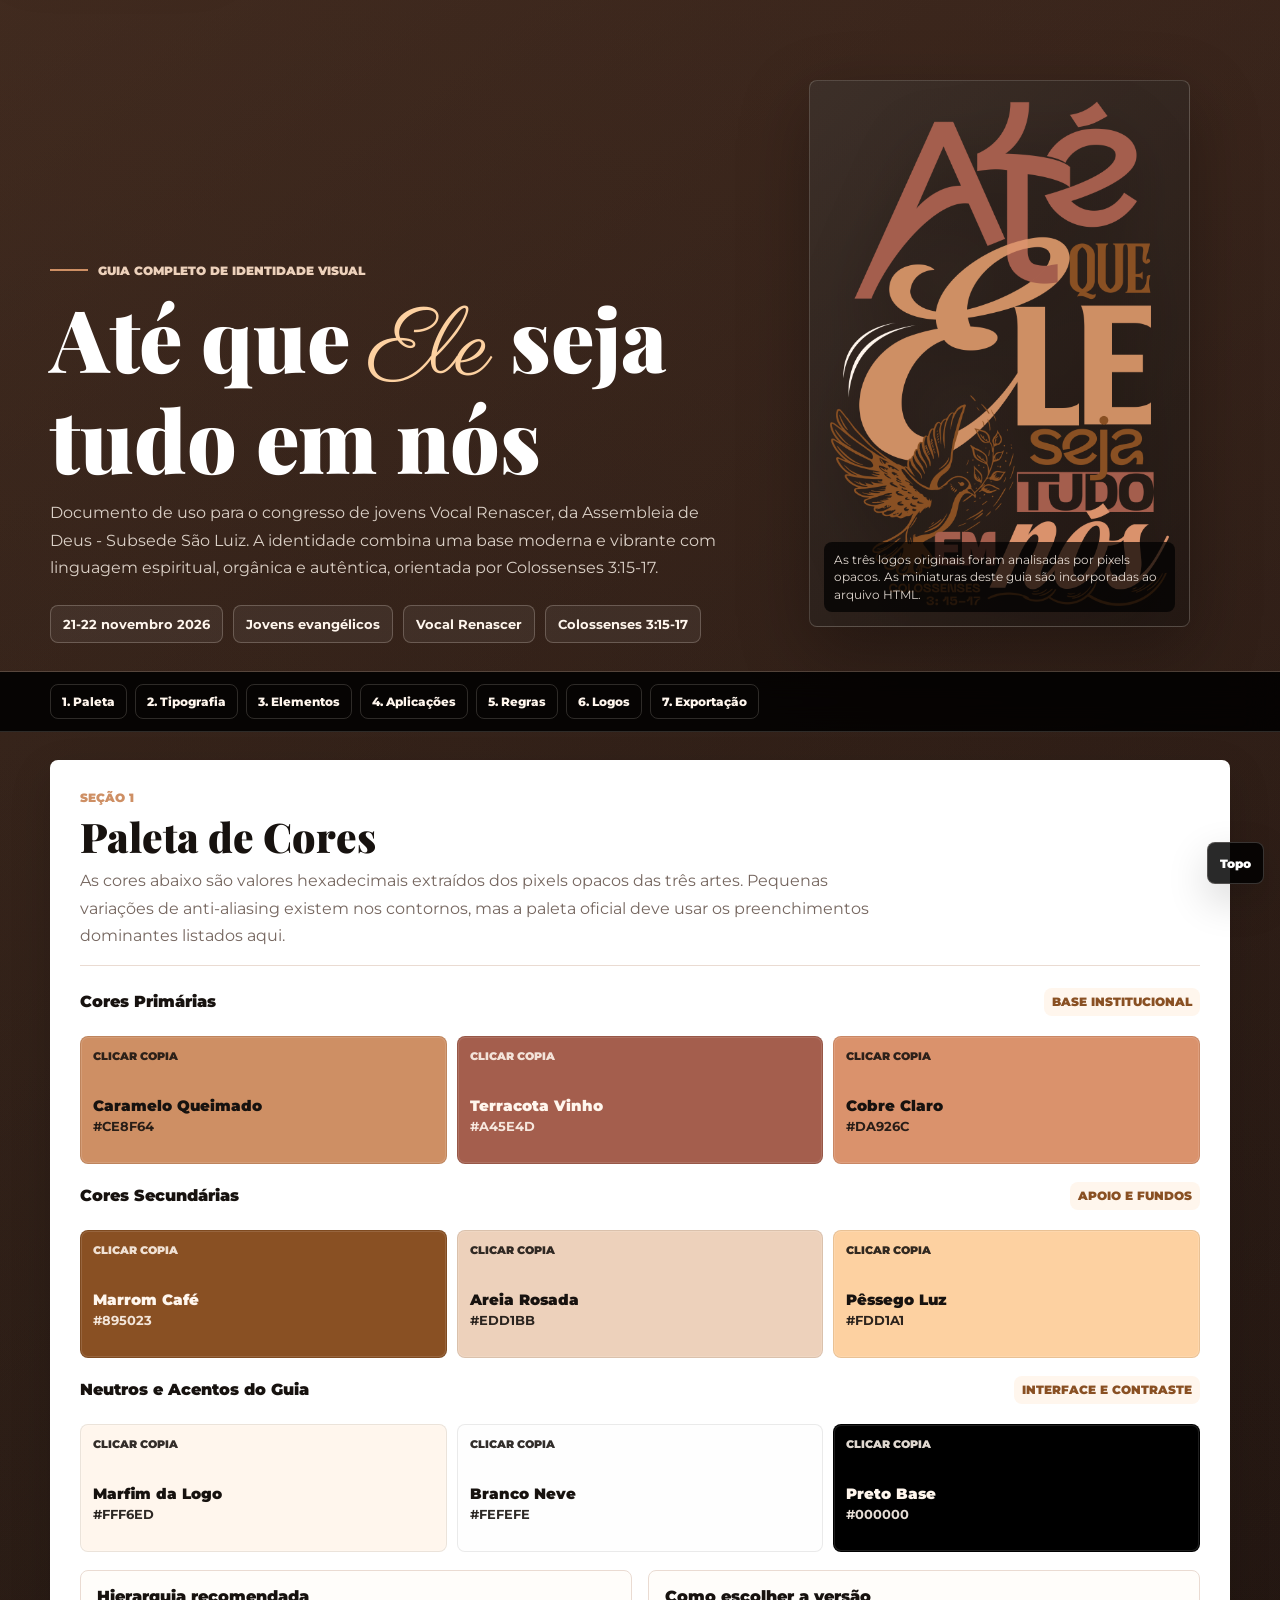
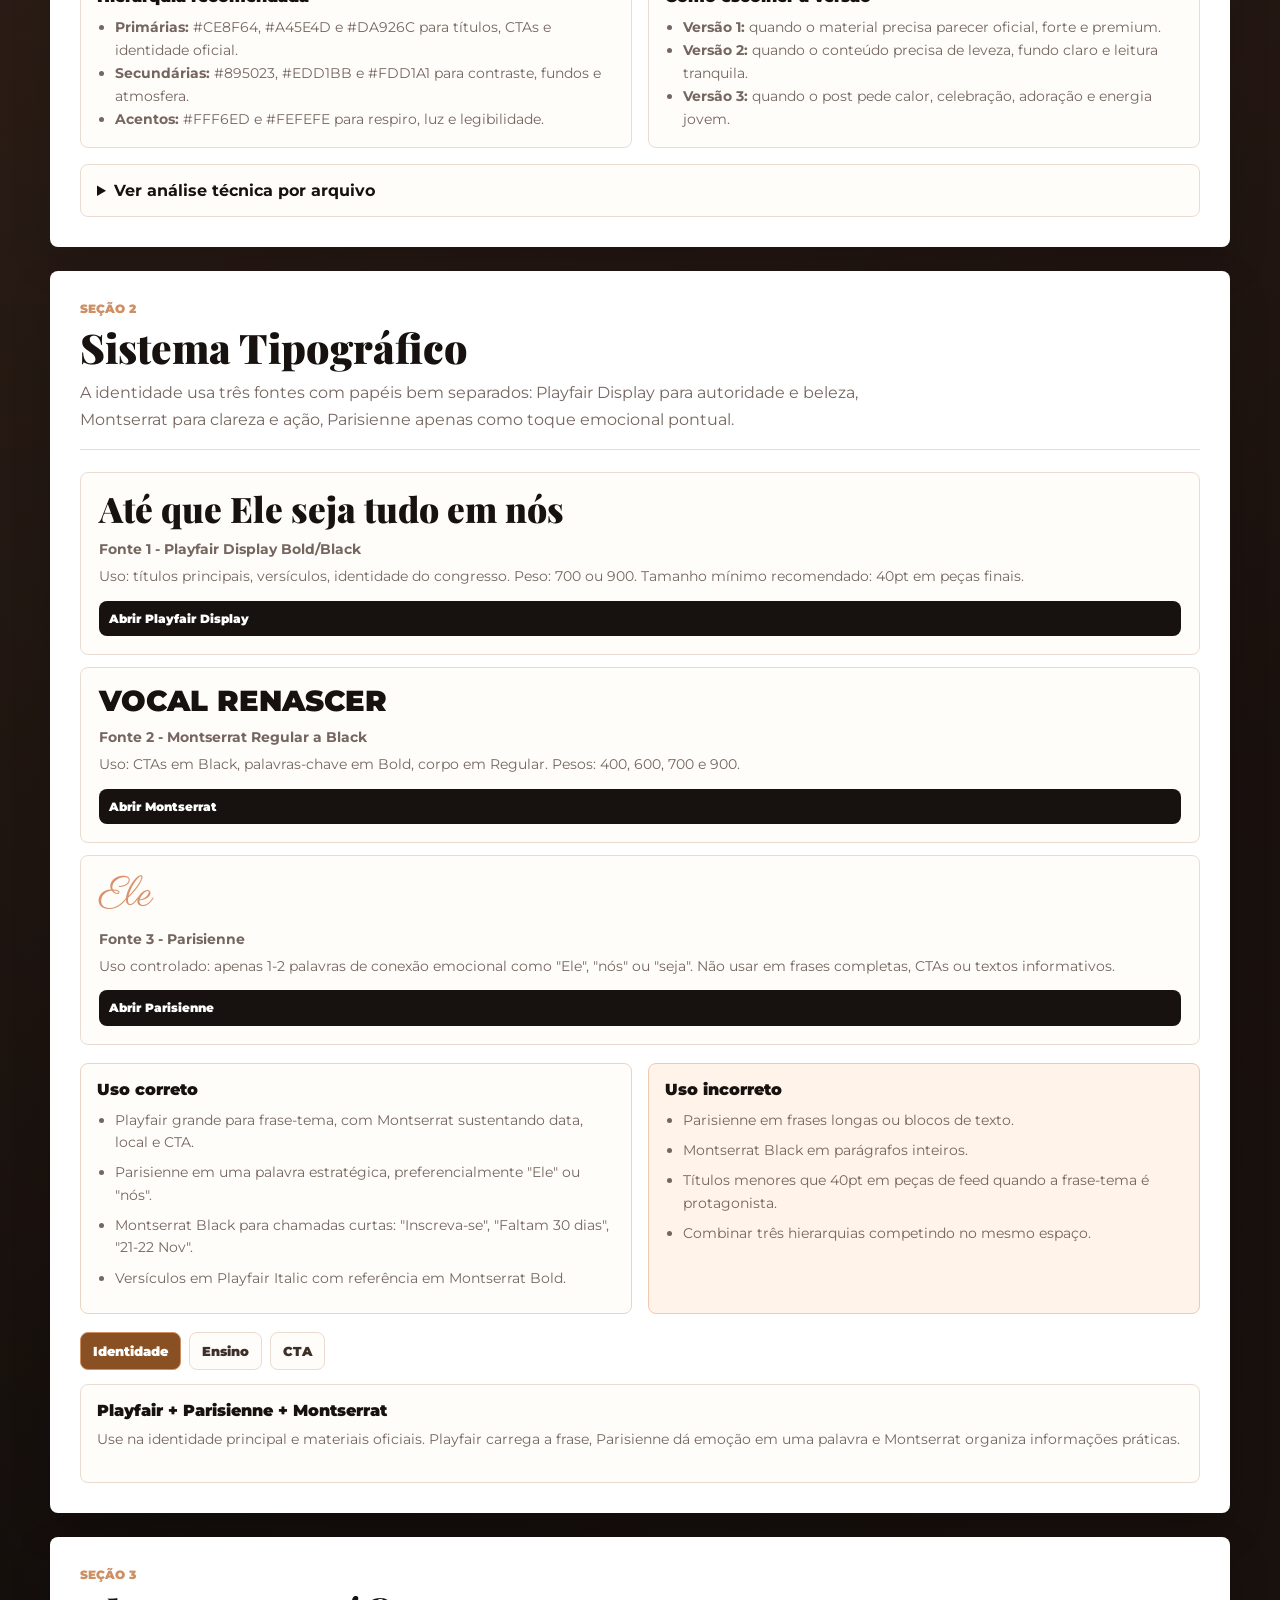
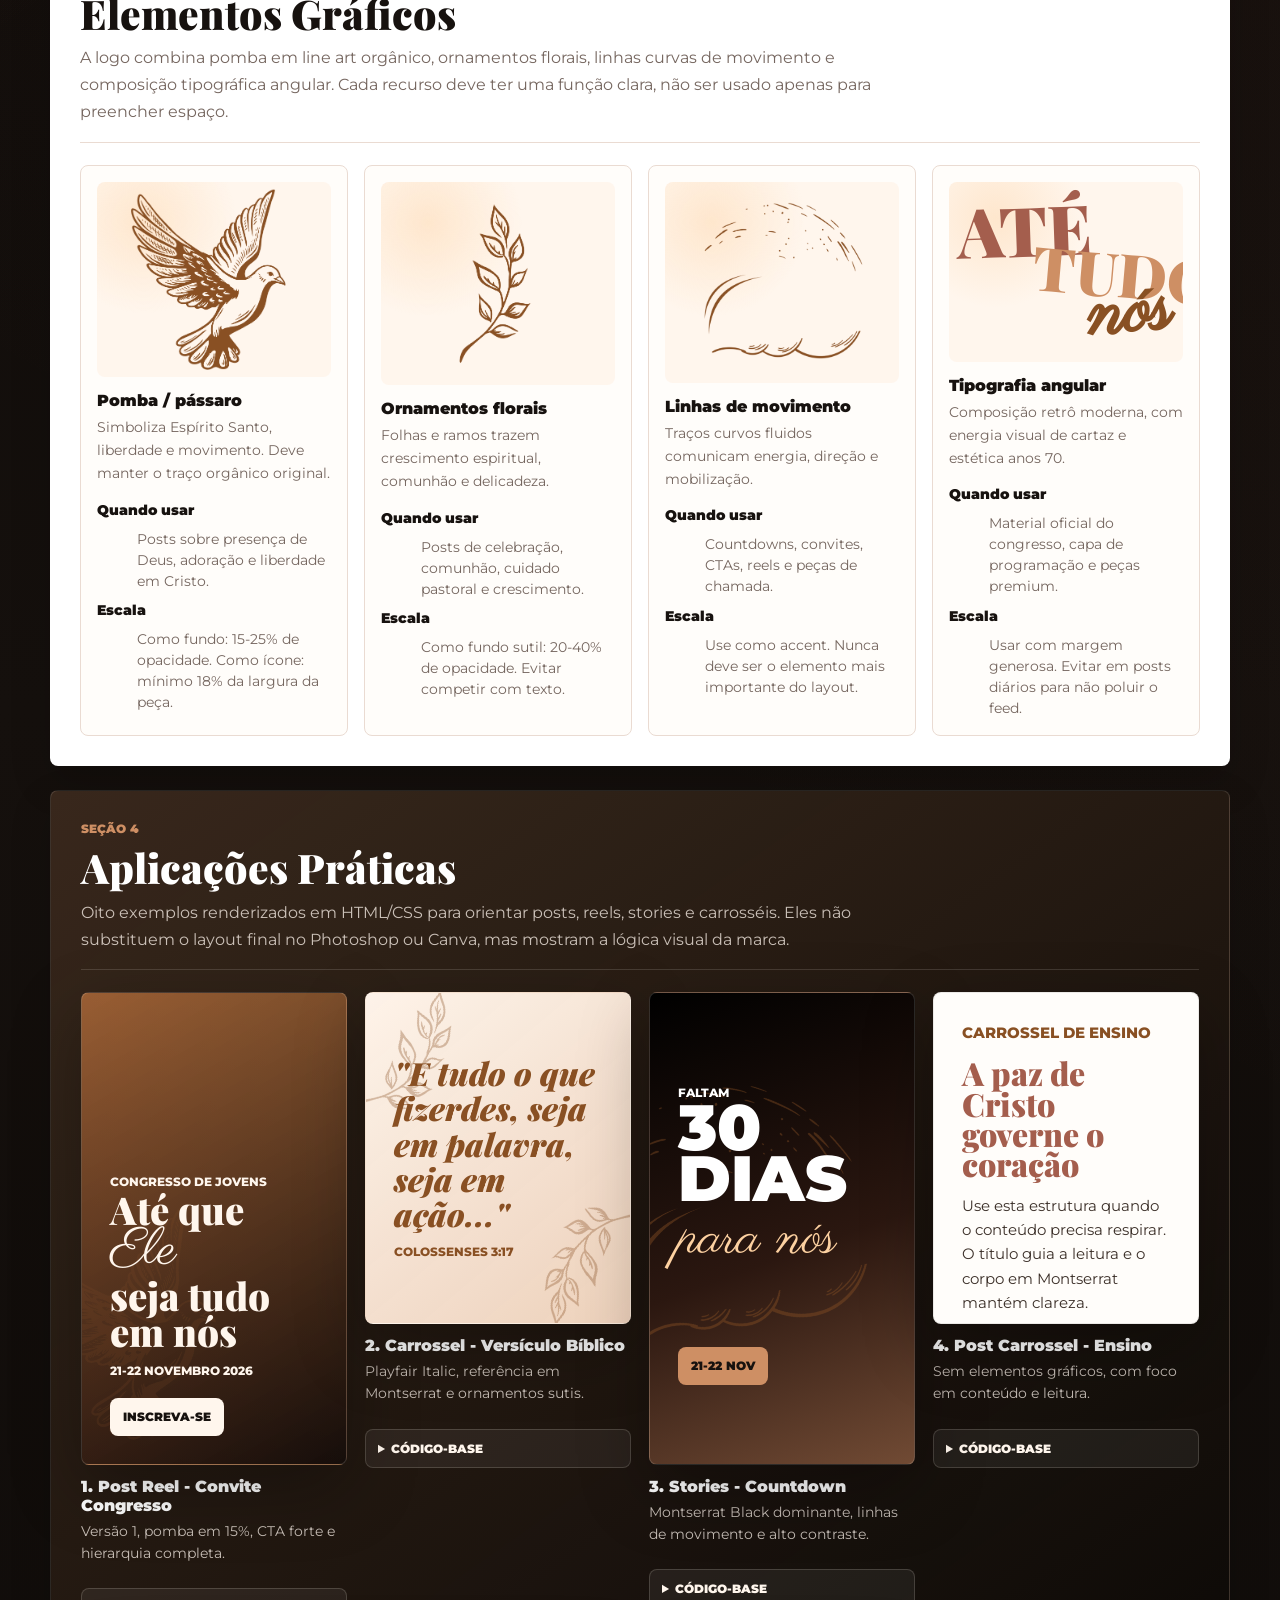
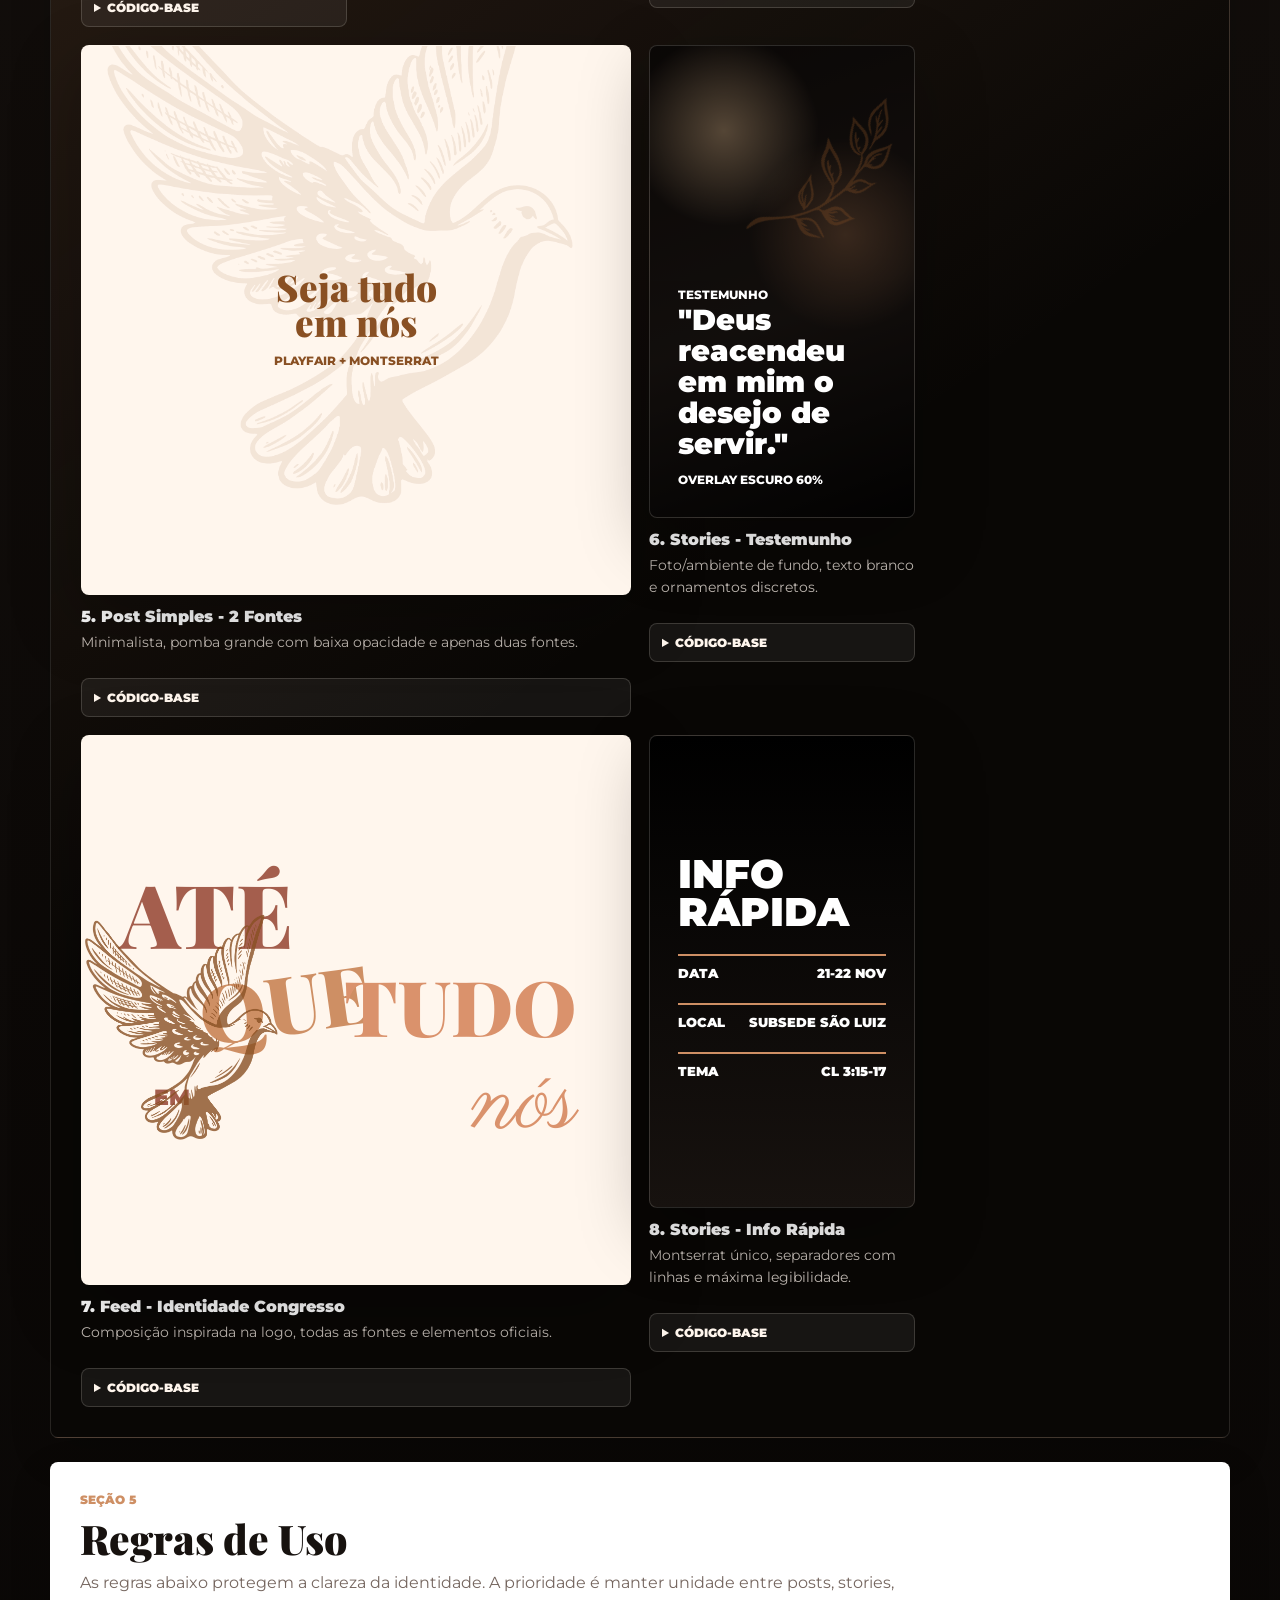
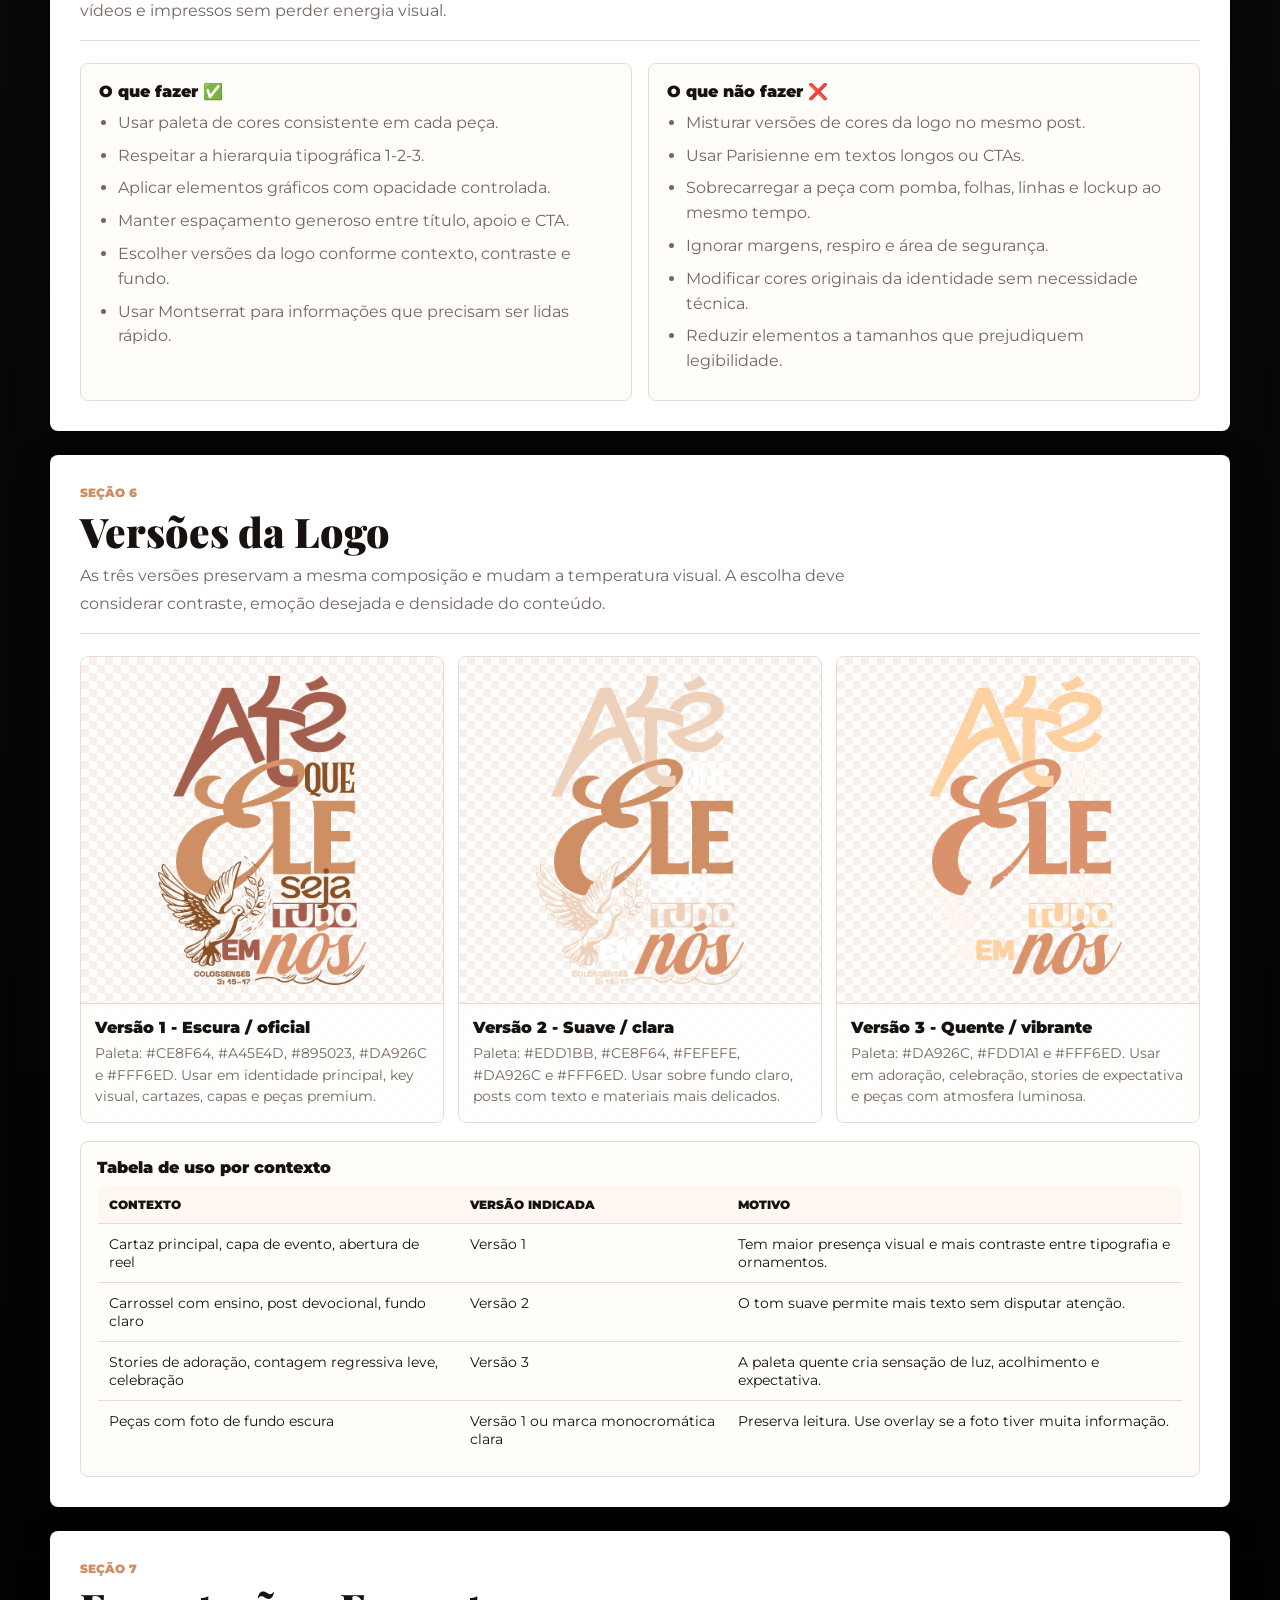
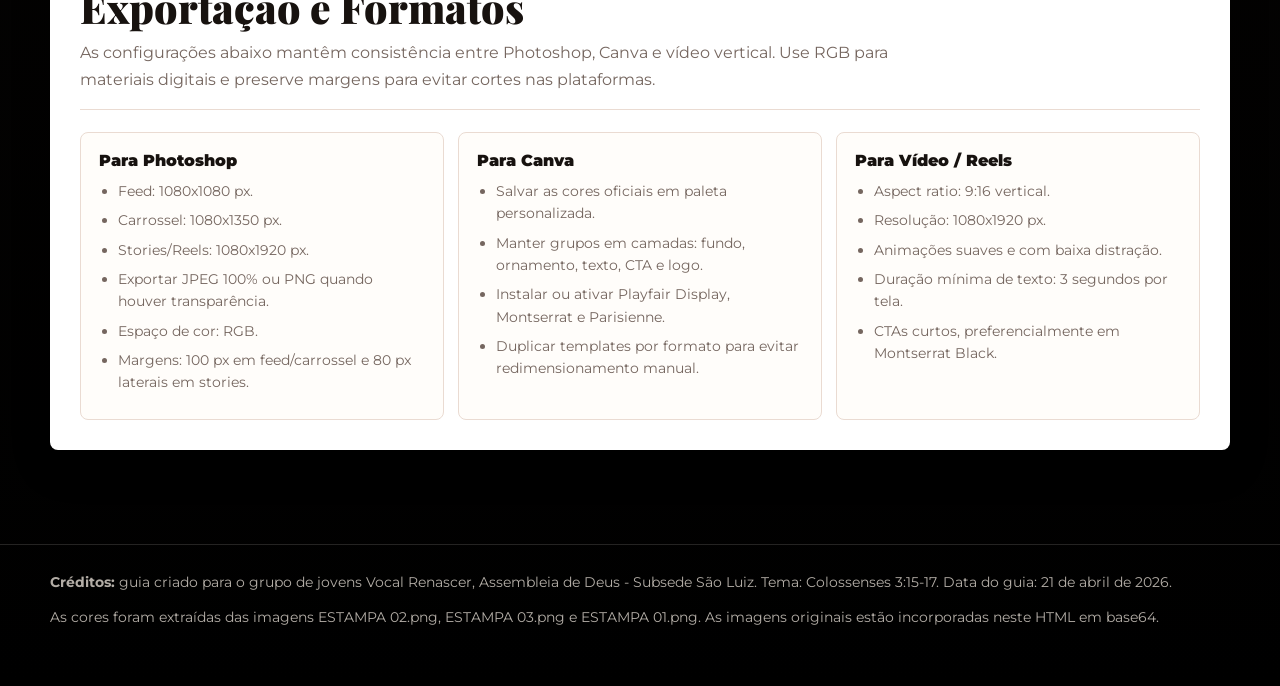
==== guia-identidade-visual-congresso-vocal.html @ ee79fc3c "Add files via upload" ====
<!doctype html>
<html lang="pt-BR">
<head>
  <meta charset="utf-8">
  <meta name="viewport" content="width=device-width, initial-scale=1">
  <meta name="description" content="Guia completo de identidade visual para o congresso de jovens Ate que Ele seja tudo em nos, Vocal Renascer.">
  <title>Guia de Identidade Visual | Até que Ele seja tudo em nós</title>
  <link rel="preconnect" href="https://fonts.googleapis.com">
  <link rel="preconnect" href="https://fonts.gstatic.com" crossorigin>
  <link href="https://fonts.googleapis.com/css2?family=Montserrat:wght@400;600;700;900&family=Parisienne&family=Playfair+Display:ital,wght@0,700;0,900;1,700;1,900&display=swap" rel="stylesheet">
  <style>
    /* ==========================================================
       GUIA DE IDENTIDADE VISUAL - VOCAL RENASCER
       Arquivo standalone com logos embutidas via JavaScript/base64.
       ========================================================== */

    :root {
      --black: #000000;
      --ink: #17120f;
      --ink-soft: #3c3029;
      --paper: #ffffff;
      --paper-warm: #fff6ed;
      --muted: #75665f;
      --line: #eadbd2;
      --shadow: 0 24px 70px rgba(0, 0, 0, 0.28);
      --shadow-soft: 0 16px 42px rgba(0, 0, 0, 0.16);

      --v1-caramelo-queimado: #ce8f64;
      --v1-terracota-vinho: #a45e4d;
      --v1-marrom-cafe: #895023;
      --v1-cobre-claro: #da926c;
      --v1-marfim: #fff6ed;

      --v2-areia-rosada: #edd1bb;
      --v2-caramelo: #ce8f64;
      --v2-branco-neve: #fefefe;
      --v2-cobre-claro: #da926c;
      --v2-marfim: #fff6ed;

      --v3-cobre-luminoso: #da926c;
      --v3-pessego-luz: #fdd1a1;
      --v3-marfim: #fff6ed;

      --guide-accent: var(--v1-caramelo-queimado);
      --guide-accent-dark: var(--v1-marrom-cafe);
      --guide-accent-soft: var(--v2-areia-rosada);

      --font-display: "Playfair Display", Georgia, serif;
      --font-sans: "Montserrat", Arial, sans-serif;
      --font-script: "Parisienne", cursive;
      --radius: 8px;
      --max: 1180px;
    }

    * {
      box-sizing: border-box;
      letter-spacing: 0;
    }

    html {
      scroll-behavior: smooth;
    }

    body {
      margin: 0;
      color: var(--ink);
      font-family: var(--font-sans);
      background:
        linear-gradient(145deg, rgba(206, 143, 100, 0.22), rgba(0, 0, 0, 0) 34%),
        linear-gradient(210deg, rgba(164, 94, 77, 0.18), rgba(0, 0, 0, 0) 46%),
        linear-gradient(180deg, #000000 0%, #15100d 45%, #000000 100%);
      min-height: 100vh;
    }

    body::selection {
      background: var(--v3-pessego-luz);
      color: var(--black);
    }

    a {
      color: inherit;
      text-decoration-color: rgba(206, 143, 100, 0.55);
      text-underline-offset: 0.2em;
    }

    img {
      display: block;
      max-width: 100%;
    }

    button,
    summary {
      font: inherit;
    }

    button {
      cursor: pointer;
    }

    .page {
      position: relative;
      overflow: hidden;
    }

    .wrap {
      width: min(100% - 32px, var(--max));
      margin: 0 auto;
    }

    .skip-link {
      position: absolute;
      left: 16px;
      top: -80px;
      z-index: 30;
      padding: 10px 14px;
      background: var(--paper);
      color: var(--black);
      border-radius: var(--radius);
      box-shadow: var(--shadow-soft);
      transition: top 0.2s ease;
    }

    .skip-link:focus {
      top: 16px;
    }

    /* =========================
       HEADER
       ========================= */

    .hero {
      color: var(--paper);
      padding: 44px 0 28px;
      border-bottom: 1px solid rgba(255, 246, 237, 0.16);
    }

    .hero-grid {
      display: grid;
      gap: 28px;
      align-items: end;
    }

    .eyebrow {
      display: inline-flex;
      align-items: center;
      gap: 10px;
      margin: 0 0 18px;
      color: var(--v2-areia-rosada);
      font-size: 0.78rem;
      font-weight: 900;
      text-transform: uppercase;
    }

    .eyebrow::before {
      content: "";
      width: 38px;
      height: 2px;
      background: var(--v1-caramelo-queimado);
    }

    h1,
    h2,
    h3,
    h4,
    p {
      margin-top: 0;
    }

    .hero h1 {
      max-width: 980px;
      margin-bottom: 18px;
      font-family: var(--font-display);
      font-size: 3rem;
      line-height: 0.98;
      font-weight: 900;
    }

    .hero .script {
      color: var(--v3-pessego-luz);
      font-family: var(--font-script);
      font-size: 1.1em;
      font-weight: 400;
    }

    .hero-copy {
      max-width: 760px;
      margin-bottom: 24px;
      color: rgba(255, 246, 237, 0.82);
      font-size: 1rem;
      line-height: 1.7;
    }

    .hero-meta {
      display: flex;
      flex-wrap: wrap;
      gap: 10px;
    }

    .meta-chip {
      display: inline-flex;
      align-items: center;
      min-height: 38px;
      padding: 8px 12px;
      border: 1px solid rgba(255, 246, 237, 0.22);
      border-radius: var(--radius);
      background: rgba(255, 255, 255, 0.06);
      color: var(--paper-warm);
      font-size: 0.84rem;
      font-weight: 700;
    }

    .hero-preview {
      position: relative;
      overflow: hidden;
      min-height: 360px;
      border: 1px solid rgba(255, 246, 237, 0.18);
      border-radius: var(--radius);
      background:
        linear-gradient(135deg, rgba(255, 246, 237, 0.1), rgba(255, 246, 237, 0.02)),
        rgba(0, 0, 0, 0.34);
      box-shadow: var(--shadow);
    }

    .hero-preview img {
      width: 100%;
      height: 100%;
      min-height: 360px;
      object-fit: contain;
      padding: 20px;
      filter: drop-shadow(0 24px 30px rgba(0, 0, 0, 0.28));
    }

    .hero-preview-note {
      position: absolute;
      left: 14px;
      right: 14px;
      bottom: 14px;
      padding: 9px 10px;
      border-radius: var(--radius);
      background: rgba(0, 0, 0, 0.72);
      color: rgba(255, 246, 237, 0.86);
      font-size: 0.75rem;
      line-height: 1.45;
    }

    /* =========================
       NAVIGATION
       ========================= */

    .nav-shell {
      position: sticky;
      top: 0;
      z-index: 20;
      border-bottom: 1px solid rgba(255, 246, 237, 0.16);
      background: rgba(0, 0, 0, 0.88);
      backdrop-filter: blur(16px);
    }

    .nav {
      display: flex;
      gap: 8px;
      overflow-x: auto;
      padding: 12px 0;
      scrollbar-width: thin;
    }

    .nav a {
      flex: 0 0 auto;
      padding: 9px 11px;
      border: 1px solid rgba(255, 246, 237, 0.16);
      border-radius: var(--radius);
      color: var(--paper-warm);
      font-size: 0.78rem;
      font-weight: 800;
      text-decoration: none;
      white-space: nowrap;
    }

    .nav a:hover,
    .nav a:focus-visible {
      border-color: var(--v1-caramelo-queimado);
      background: rgba(206, 143, 100, 0.16);
      outline: none;
    }

    main {
      padding: 28px 0 70px;
    }

    .section-shell {
      margin: 0 0 24px;
      padding: 22px;
      border-radius: var(--radius);
      background: var(--paper);
      box-shadow: var(--shadow-soft);
    }

    .section-shell.dark {
      color: var(--paper);
      background:
        linear-gradient(145deg, rgba(206, 143, 100, 0.24), rgba(0, 0, 0, 0) 60%),
        #090705;
      border: 1px solid rgba(255, 246, 237, 0.12);
    }

    .section-head {
      display: grid;
      gap: 10px;
      margin-bottom: 22px;
      padding-bottom: 16px;
      border-bottom: 1px solid var(--line);
    }

    .dark .section-head {
      border-bottom-color: rgba(255, 246, 237, 0.14);
    }

    .section-number {
      color: var(--v1-caramelo-queimado);
      font-size: 0.76rem;
      font-weight: 900;
      text-transform: uppercase;
    }

    .section-title {
      margin: 0;
      font-family: var(--font-display);
      font-size: 2rem;
      line-height: 1.04;
      font-weight: 900;
    }

    .section-lead {
      max-width: 820px;
      margin: 0;
      color: var(--muted);
      line-height: 1.7;
    }

    .dark .section-lead {
      color: rgba(255, 246, 237, 0.75);
    }

    .mini-note {
      margin: 10px 0 0;
      color: var(--muted);
      font-size: 0.88rem;
      line-height: 1.6;
    }

    .dark .mini-note {
      color: rgba(255, 246, 237, 0.72);
    }

    .grid {
      display: grid;
      gap: 16px;
    }

    .grid.two,
    .grid.three,
    .grid.four {
      grid-template-columns: 1fr;
    }

    .info-box {
      padding: 16px;
      border: 1px solid var(--line);
      border-radius: var(--radius);
      background: #fffdfa;
    }

    .info-box h3 {
      margin-bottom: 8px;
      font-size: 1rem;
      font-weight: 900;
    }

    .info-box p,
    .info-box li {
      color: var(--muted);
      font-size: 0.9rem;
      line-height: 1.6;
    }

    .info-box ul {
      margin: 10px 0 0;
      padding-left: 18px;
    }

    .tag {
      display: inline-flex;
      align-items: center;
      min-height: 28px;
      padding: 5px 8px;
      border-radius: var(--radius);
      background: var(--paper-warm);
      color: var(--v1-marrom-cafe);
      font-size: 0.74rem;
      font-weight: 900;
      text-transform: uppercase;
    }

    .kbd {
      display: inline-flex;
      align-items: center;
      padding: 2px 6px;
      border: 1px solid var(--line);
      border-radius: 5px;
      background: #fffdfa;
      color: var(--ink-soft);
      font-family: var(--font-sans);
      font-size: 0.8em;
      font-weight: 700;
    }

    /* =========================
       PALETTE
       ========================= */

    .palette-group {
      display: grid;
      gap: 12px;
      margin-bottom: 18px;
    }

    .palette-title {
      display: flex;
      flex-wrap: wrap;
      align-items: center;
      justify-content: space-between;
      gap: 8px;
      margin-bottom: 8px;
    }

    .palette-title h3 {
      margin: 0;
      font-size: 1rem;
      font-weight: 900;
    }

    .swatch-grid {
      display: grid;
      grid-template-columns: repeat(2, minmax(0, 1fr));
      gap: 10px;
    }

    .swatch {
      display: grid;
      min-height: 128px;
      padding: 12px;
      border: 1px solid rgba(0, 0, 0, 0.08);
      border-radius: var(--radius);
      background: var(--swatch);
      color: var(--swatch-text, #17120f);
      text-align: left;
      box-shadow: inset 0 0 0 1px rgba(255, 255, 255, 0.12);
    }

    .swatch:hover,
    .swatch:focus-visible {
      transform: translateY(-2px);
      box-shadow:
        inset 0 0 0 1px rgba(255, 255, 255, 0.18),
        0 16px 28px rgba(0, 0, 0, 0.14);
      outline: none;
    }

    .swatch strong {
      align-self: end;
      display: block;
      font-size: 0.92rem;
      font-weight: 900;
    }

    .swatch span {
      display: block;
      margin-top: 4px;
      font-size: 0.8rem;
      font-weight: 700;
      opacity: 0.9;
    }

    .swatch small {
      align-self: start;
      font-size: 0.7rem;
      font-weight: 900;
      text-transform: uppercase;
      opacity: 0.88;
    }

    .color-table {
      width: 100%;
      border-collapse: collapse;
      overflow: hidden;
      border: 1px solid var(--line);
      border-radius: var(--radius);
      font-size: 0.88rem;
    }

    .color-table th,
    .color-table td {
      padding: 11px;
      border-bottom: 1px solid var(--line);
      text-align: left;
      vertical-align: top;
    }

    .color-table th {
      background: #fff8f2;
      font-size: 0.76rem;
      font-weight: 900;
      text-transform: uppercase;
    }

    .color-table tr:last-child td {
      border-bottom: 0;
    }

    .dot {
      display: inline-block;
      width: 14px;
      height: 14px;
      margin-right: 8px;
      border: 1px solid rgba(0, 0, 0, 0.14);
      border-radius: 50%;
      background: var(--dot);
      vertical-align: -2px;
    }

    /* =========================
       TYPOGRAPHY
       ========================= */

    .type-scale {
      display: grid;
      gap: 12px;
    }

    .type-card {
      padding: 18px;
      border: 1px solid var(--line);
      border-radius: var(--radius);
      background: #fffdfa;
    }

    .type-card .sample {
      margin: 0 0 10px;
      color: var(--ink);
      line-height: 1.05;
    }

    .sample.playfair {
      font-family: var(--font-display);
      font-size: 2.2rem;
      font-weight: 900;
    }

    .sample.montserrat {
      font-family: var(--font-sans);
      font-size: 1.8rem;
      font-weight: 900;
      text-transform: uppercase;
    }

    .sample.parisienne {
      color: var(--v1-cobre-claro);
      font-family: var(--font-script);
      font-size: 2.6rem;
      font-weight: 400;
    }

    .type-meta {
      display: grid;
      gap: 5px;
      color: var(--muted);
      font-size: 0.9rem;
      line-height: 1.55;
    }

    .dos-donts {
      display: grid;
      gap: 16px;
    }

    .rule-list {
      margin: 0;
      padding-left: 19px;
    }

    .rule-list li {
      margin: 0 0 8px;
      color: var(--muted);
      line-height: 1.55;
    }

    .warning-box {
      border-color: #f0c9b3;
      background: #fff3ea;
    }

    .good-box {
      border-color: #ead4c3;
      background: #fffdfa;
    }

    .font-link {
      display: inline-flex;
      margin-top: 8px;
      padding: 8px 10px;
      border-radius: var(--radius);
      background: var(--ink);
      color: var(--paper);
      font-size: 0.78rem;
      font-weight: 900;
      text-decoration: none;
    }

    /* =========================
       LOGOS
       ========================= */

    .logo-compare {
      display: grid;
      gap: 14px;
    }

    .logo-card {
      overflow: hidden;
      border: 1px solid var(--line);
      border-radius: var(--radius);
      background:
        linear-gradient(45deg, #f7f0ea 25%, transparent 25%),
        linear-gradient(-45deg, #f7f0ea 25%, transparent 25%),
        linear-gradient(45deg, transparent 75%, #f7f0ea 75%),
        linear-gradient(-45deg, transparent 75%, #f7f0ea 75%),
        #ffffff;
      background-position: 0 0, 0 8px, 8px -8px, -8px 0;
      background-size: 16px 16px;
    }

    .logo-stage {
      display: grid;
      place-items: center;
      min-height: 340px;
      padding: 18px;
    }

    .logo-stage img {
      max-height: 310px;
      object-fit: contain;
    }

    .logo-caption {
      padding: 14px;
      border-top: 1px solid var(--line);
      background: rgba(255, 255, 255, 0.92);
    }

    .logo-caption h3 {
      margin-bottom: 6px;
      font-size: 1rem;
      font-weight: 900;
    }

    .logo-caption p {
      margin-bottom: 0;
      color: var(--muted);
      font-size: 0.88rem;
      line-height: 1.55;
    }

    /* =========================
       GRAPHIC ELEMENTS
       ========================= */

    .element-card {
      display: grid;
      gap: 14px;
      padding: 16px;
      border: 1px solid var(--line);
      border-radius: var(--radius);
      background: #fffdfa;
    }

    .element-visual {
      display: grid;
      place-items: center;
      min-height: 180px;
      overflow: hidden;
      border-radius: var(--radius);
      background:
        radial-gradient(circle at 20% 20%, rgba(253, 209, 161, 0.42), transparent 38%),
        #fff6ed;
    }

    .element-card h3 {
      margin-bottom: 6px;
      font-size: 1rem;
      font-weight: 900;
    }

    .element-card p {
      color: var(--muted);
      font-size: 0.9rem;
      line-height: 1.6;
    }

    .element-card dl {
      display: grid;
      gap: 8px;
      margin: 0;
      color: var(--muted);
      font-size: 0.88rem;
      line-height: 1.5;
    }

    .element-card dt {
      color: var(--ink);
      font-weight: 900;
    }

    .graphic-img {
      display: block;
      width: auto;
      height: auto;
      max-width: 86%;
      max-height: 180px;
      object-fit: contain;
    }

    .graphic-img.dove-mark {
      max-width: 92%;
      max-height: 190px;
    }

    .graphic-img.floral-mark {
      max-width: 78%;
      max-height: 185px;
    }

    .graphic-img.motion-mark {
      max-width: 94%;
      max-height: 170px;
    }

    .angular-sample {
      position: relative;
      width: min(100%, 300px);
      min-height: 170px;
      color: var(--v1-terracota-vinho);
      font-family: var(--font-display);
      font-weight: 900;
      line-height: 0.86;
      text-transform: uppercase;
    }

    .angular-sample span {
      position: absolute;
      display: block;
    }

    .angular-sample .a1 {
      left: 8px;
      top: 12px;
      font-size: 4.3rem;
      transform: rotate(-2deg);
    }

    .angular-sample .a2 {
      left: 84px;
      top: 60px;
      color: var(--v1-caramelo-queimado);
      font-size: 3.8rem;
      transform: rotate(5deg);
    }

    .angular-sample .a3 {
      right: 12px;
      bottom: 10px;
      color: var(--v1-marrom-cafe);
      font-family: var(--font-script);
      font-size: 4.6rem;
      text-transform: none;
      transform: rotate(-4deg);
    }

    /* =========================
       APPLICATION MOCKUPS
       ========================= */

    .applications {
      display: grid;
      gap: 18px;
    }

    .application-item {
      display: grid;
      gap: 12px;
    }

    .application-caption h3 {
      margin-bottom: 6px;
      font-size: 1rem;
      font-weight: 900;
    }

    .application-caption p {
      margin-bottom: 0;
      color: rgba(255, 246, 237, 0.75);
      font-size: 0.88rem;
      line-height: 1.55;
    }

    .mockup {
      position: relative;
      overflow: hidden;
      display: grid;
      align-content: end;
      min-height: 420px;
      padding: 28px;
      border: 1px solid rgba(255, 246, 237, 0.16);
      border-radius: var(--radius);
      background: var(--mock-bg, #111);
      box-shadow: var(--shadow);
      isolation: isolate;
    }

    .mockup.square {
      aspect-ratio: 1 / 1;
      min-height: 0;
    }

    .mockup.feed {
      aspect-ratio: 4 / 5;
      min-height: 0;
    }

    .mockup.story {
      aspect-ratio: 9 / 16;
      min-height: 0;
    }

    .mockup::before,
    .mockup::after {
      content: "";
      position: absolute;
      inset: auto;
      pointer-events: none;
      z-index: -1;
    }

    .mockup .over-dove {
      position: absolute;
      left: -22%;
      bottom: 4%;
      width: 78%;
      height: auto;
      object-fit: contain;
      opacity: var(--dove-opacity, 0.15);
      transform: rotate(-8deg);
      z-index: -1;
    }

    .mockup .over-logo {
      position: absolute;
      inset: 8% 5% auto auto;
      width: 64%;
      opacity: 0.12;
      filter: grayscale(0.1);
      z-index: -1;
    }

    .mockup h3 {
      margin: 0;
      line-height: 0.95;
      font-family: var(--font-display);
      font-size: 2.2rem;
      font-weight: 900;
    }

    .mockup .script-word {
      font-family: var(--font-script);
      font-size: 1.35em;
      font-weight: 400;
      text-transform: none;
    }

    .mockup .sans {
      font-family: var(--font-sans);
      font-weight: 900;
      text-transform: uppercase;
    }

    .mockup .small {
      margin: 12px 0 0;
      font-size: 0.78rem;
      font-weight: 800;
      line-height: 1.45;
      text-transform: uppercase;
    }

    .mockup .cta {
      display: inline-flex;
      align-items: center;
      justify-content: center;
      width: fit-content;
      min-height: 38px;
      margin-top: 18px;
      padding: 9px 13px;
      border-radius: var(--radius);
      background: var(--cta-bg, #fff6ed);
      color: var(--cta-text, #17120f);
      font-size: 0.75rem;
      font-weight: 900;
      text-transform: uppercase;
    }

    .mockup.invite {
      --mock-bg:
        linear-gradient(150deg, rgba(137, 80, 35, 0.72), rgba(0, 0, 0, 0.88)),
        linear-gradient(35deg, #a45e4d, #ce8f64);
      color: var(--paper-warm);
    }

    .mockup.invite h3 {
      font-size: 2.4rem;
    }

    .mockup.verse {
      --mock-bg:
        linear-gradient(140deg, rgba(255, 246, 237, 0.92), rgba(237, 209, 187, 0.88)),
        #edd1bb;
      align-content: center;
      color: var(--v1-marrom-cafe);
    }

    .mockup.verse h3 {
      font-style: italic;
      font-size: 2rem;
      line-height: 1.1;
    }

    .mockup.verse .corner-ornament {
      position: absolute;
      width: 150px;
      height: auto;
      object-fit: contain;
      opacity: 0.35;
    }

    .mockup.verse .corner-ornament.one {
      left: -28px;
      top: -20px;
      transform: rotate(25deg);
    }

    .mockup.verse .corner-ornament.two {
      right: -28px;
      bottom: -20px;
      transform: rotate(205deg);
    }

    .mockup.countdown {
      --mock-bg:
        linear-gradient(160deg, #000000, #2b1710 55%, #ce8f64 160%);
      align-content: center;
      color: var(--paper);
    }

    .mockup.countdown h3 {
      font-family: var(--font-sans);
      font-size: 4rem;
      font-weight: 900;
      line-height: 0.8;
      text-transform: uppercase;
    }

    .mockup.countdown .script-word {
      color: var(--v3-pessego-luz);
      font-size: 3.3rem;
    }

    .mockup.countdown .motion-accent {
      position: absolute;
      left: -18%;
      top: 18%;
      width: 120%;
      height: auto;
      object-fit: contain;
      opacity: 0.42;
      transform: rotate(-10deg);
      z-index: -1;
    }

    .mockup.teaching {
      --mock-bg: #fffdfa;
      align-content: start;
      color: var(--ink);
      border-color: rgba(0, 0, 0, 0.08);
    }

    .mockup.teaching h3 {
      margin-bottom: 14px;
      color: var(--v1-terracota-vinho);
      font-size: 2rem;
    }

    .mockup.teaching p {
      margin: 0 0 13px;
      color: var(--ink-soft);
      font-size: 0.92rem;
      line-height: 1.65;
    }

    .mockup.minimal {
      --mock-bg: #fff6ed;
      align-content: center;
      color: var(--v1-marrom-cafe);
      text-align: center;
    }

    .mockup.minimal h3 {
      font-size: 2.3rem;
    }

    .mockup.minimal .over-dove {
      left: 4%;
      bottom: 14%;
      width: 92%;
      opacity: 0.1;
      transform: rotate(0);
    }

    .mockup.testimony {
      --mock-bg:
        linear-gradient(rgba(0, 0, 0, 0.6), rgba(0, 0, 0, 0.62)),
        radial-gradient(circle at 28% 18%, rgba(253, 209, 161, 0.82), transparent 22%),
        radial-gradient(circle at 74% 40%, rgba(206, 143, 100, 0.62), transparent 28%),
        linear-gradient(160deg, #19120f, #2e241f 56%, #060504);
      color: var(--paper);
    }

    .mockup.testimony h3 {
      font-family: var(--font-sans);
      font-size: 1.8rem;
      font-weight: 900;
      line-height: 1.08;
    }

    .mockup.testimony .floral-bg {
      position: absolute;
      right: -18px;
      top: 22px;
      width: 190px;
      height: auto;
      object-fit: contain;
      opacity: 0.32;
      transform: rotate(35deg);
    }

    .mockup.identity {
      --mock-bg: #fff6ed;
      align-content: center;
      color: var(--v1-terracota-vinho);
      text-align: center;
    }

    .identity-lockup {
      position: relative;
      min-height: 270px;
      font-family: var(--font-display);
      font-weight: 900;
      line-height: 0.86;
      text-transform: uppercase;
    }

    .identity-lockup span {
      position: absolute;
      display: block;
    }

    .identity-lockup .l1 {
      left: 2%;
      top: 0;
      font-size: 5.5rem;
      color: var(--v1-terracota-vinho);
    }

    .identity-lockup .l2 {
      left: 18%;
      top: 34%;
      font-size: 5rem;
      color: var(--v1-caramelo-queimado);
      transform: rotate(-8deg);
    }

    .identity-lockup .l3 {
      right: 5%;
      top: 36%;
      font-size: 4.8rem;
      color: var(--v1-cobre-claro);
    }

    .identity-lockup .l4 {
      left: 9%;
      bottom: 14%;
      font-family: var(--font-sans);
      font-size: 1.4rem;
      font-weight: 900;
      color: var(--v1-terracota-vinho);
    }

    .identity-lockup .l5 {
      right: 5%;
      bottom: 0;
      font-family: var(--font-script);
      font-size: 5.8rem;
      font-weight: 400;
      text-transform: none;
      color: var(--v1-cobre-claro);
    }

    .identity-lockup .identity-dove {
      position: absolute;
      left: -5%;
      bottom: 0;
      width: 42%;
      height: auto;
      object-fit: contain;
      opacity: 0.8;
    }

    .mockup.quick {
      --mock-bg:
        linear-gradient(180deg, #000000, #17120f);
      align-content: center;
      color: var(--paper);
    }

    .mockup.quick h3 {
      font-family: var(--font-sans);
      font-size: 2.5rem;
      font-weight: 900;
      line-height: 0.96;
      text-transform: uppercase;
    }

    .quick-list {
      display: grid;
      gap: 12px;
      margin-top: 22px;
    }

    .quick-row {
      display: flex;
      align-items: center;
      justify-content: space-between;
      gap: 14px;
      padding: 10px 0;
      border-top: 2px solid var(--v1-caramelo-queimado);
      font-size: 0.8rem;
      font-weight: 900;
      text-transform: uppercase;
    }

    /* =========================
       TABS, DETAILS AND CODE
       ========================= */

    .tabset {
      display: grid;
      gap: 14px;
    }

    .tabs {
      display: flex;
      flex-wrap: wrap;
      gap: 8px;
    }

    .tab-button {
      min-height: 38px;
      padding: 8px 12px;
      border: 1px solid var(--line);
      border-radius: var(--radius);
      background: #fffdfa;
      color: var(--ink-soft);
      font-size: 0.8rem;
      font-weight: 900;
    }

    .tab-button[aria-selected="true"] {
      border-color: var(--v1-caramelo-queimado);
      background: var(--v1-marrom-cafe);
      color: var(--paper);
    }

    .tab-panel {
      display: none;
    }

    .tab-panel.active {
      display: block;
    }

    details.source {
      margin-top: 12px;
      border: 1px solid rgba(255, 246, 237, 0.16);
      border-radius: var(--radius);
      background: rgba(255, 255, 255, 0.06);
      color: var(--paper-warm);
    }

    details.source summary {
      padding: 11px 12px;
      font-size: 0.78rem;
      font-weight: 900;
      text-transform: uppercase;
      cursor: pointer;
    }

    pre {
      overflow-x: auto;
      margin: 0;
      padding: 0 12px 12px;
      font-size: 0.78rem;
      line-height: 1.6;
    }

    code {
      font-family: Consolas, "Courier New", monospace;
    }

    .source pre {
      color: rgba(255, 246, 237, 0.9);
    }

    /* =========================
       RULES AND EXPORT
       ========================= */

    .rule-panel {
      padding: 18px;
      border: 1px solid var(--line);
      border-radius: var(--radius);
      background: #fffdfa;
    }

    .rule-panel h3 {
      margin-bottom: 10px;
      font-size: 1rem;
      font-weight: 900;
    }

    .export-grid {
      display: grid;
      gap: 14px;
    }

    .export-card {
      padding: 18px;
      border: 1px solid var(--line);
      border-radius: var(--radius);
      background: #fffdfa;
    }

    .export-card h3 {
      margin-bottom: 10px;
      font-size: 1rem;
      font-weight: 900;
    }

    .export-card ul {
      margin: 0;
      padding-left: 19px;
    }

    .export-card li {
      margin-bottom: 7px;
      color: var(--muted);
      font-size: 0.9rem;
      line-height: 1.55;
    }

    footer {
      padding: 26px 0 44px;
      color: rgba(255, 246, 237, 0.7);
      border-top: 1px solid rgba(255, 246, 237, 0.14);
      font-size: 0.86rem;
      line-height: 1.6;
    }

    .back-top {
      position: fixed;
      right: 16px;
      bottom: 16px;
      z-index: 25;
      display: inline-flex;
      align-items: center;
      justify-content: center;
      min-height: 42px;
      padding: 10px 12px;
      border: 1px solid rgba(255, 246, 237, 0.2);
      border-radius: var(--radius);
      background: rgba(0, 0, 0, 0.84);
      color: var(--paper);
      font-size: 0.78rem;
      font-weight: 900;
      text-decoration: none;
      box-shadow: var(--shadow-soft);
    }

    .toast {
      position: fixed;
      left: 50%;
      bottom: 18px;
      z-index: 40;
      transform: translate(-50%, 120%);
      padding: 10px 14px;
      border-radius: var(--radius);
      background: var(--paper);
      color: var(--ink);
      box-shadow: var(--shadow-soft);
      font-size: 0.84rem;
      font-weight: 900;
      opacity: 0;
      transition:
        opacity 0.18s ease,
        transform 0.18s ease;
    }

    .toast.show {
      opacity: 1;
      transform: translate(-50%, 0);
    }

    @media (min-width: 680px) {
      .hero {
        padding-top: 64px;
      }

      .hero h1 {
        font-size: 4.3rem;
      }

      .section-shell {
        padding: 30px;
      }

      .grid.two {
        grid-template-columns: repeat(2, minmax(0, 1fr));
      }

      .grid.three {
        grid-template-columns: repeat(2, minmax(0, 1fr));
      }

      .grid.four {
        grid-template-columns: repeat(2, minmax(0, 1fr));
      }

      .swatch-grid {
        grid-template-columns: repeat(3, minmax(0, 1fr));
      }

      .logo-compare {
        grid-template-columns: repeat(3, minmax(0, 1fr));
      }

      .dos-donts {
        grid-template-columns: repeat(2, minmax(0, 1fr));
      }

      .export-grid {
        grid-template-columns: repeat(3, minmax(0, 1fr));
      }
    }

    @media (min-width: 980px) {
      .hero-grid {
        grid-template-columns: minmax(0, 1.2fr) minmax(320px, 0.8fr);
      }

      .hero h1 {
        font-size: 5.4rem;
      }

      .section-title {
        font-size: 2.55rem;
      }

      .grid.three {
        grid-template-columns: repeat(3, minmax(0, 1fr));
      }

      .grid.four {
        grid-template-columns: repeat(4, minmax(0, 1fr));
      }

      .applications {
        grid-template-columns: repeat(4, minmax(0, 1fr));
        align-items: start;
      }

      .application-item.wide {
        grid-column: span 2;
      }
    }
  </style>
</head>
<body>
  <a class="skip-link" href="#conteudo">Pular para o conteúdo</a>
  <div class="page" id="topo">
    <!-- HEADER: identifica o congresso e mostra uma logo original incorporada. -->
    <header class="hero">
      <div class="wrap hero-grid">
        <div>
          <p class="eyebrow">Guia completo de identidade visual</p>
          <h1>Até que <span class="script">Ele</span> seja tudo em nós</h1>
          <p class="hero-copy">
            Documento de uso para o congresso de jovens Vocal Renascer, da Assembleia de Deus - Subsede São Luiz. A identidade combina uma base moderna e vibrante com linguagem espiritual, orgânica e autêntica, orientada por Colossenses 3:15-17.
          </p>
          <div class="hero-meta" aria-label="Informações do evento">
            <span class="meta-chip">21-22 novembro 2026</span>
            <span class="meta-chip">Jovens evangélicos</span>
            <span class="meta-chip">Vocal Renascer</span>
            <span class="meta-chip">Colossenses 3:15-17</span>
          </div>
        </div>
        <figure class="hero-preview">
          <img data-logo-src="v1" alt="Logo do congresso em versão escura">
          <figcaption class="hero-preview-note">As três logos originais foram analisadas por pixels opacos. As miniaturas deste guia são incorporadas ao arquivo HTML.</figcaption>
        </figure>
      </div>
    </header>

    <!-- NAVEGAÇÃO: âncoras para as sete seções obrigatórias. -->
    <nav class="nav-shell" aria-label="Índice do guia">
      <div class="wrap nav">
        <a href="#paleta">1. Paleta</a>
        <a href="#tipografia">2. Tipografia</a>
        <a href="#elementos">3. Elementos</a>
        <a href="#aplicacoes">4. Aplicações</a>
        <a href="#regras">5. Regras</a>
        <a href="#versoes">6. Logos</a>
        <a href="#exportacao">7. Exportação</a>
      </div>
    </nav>

    <main id="conteudo" class="wrap">
      <!-- SECTION 1: PALETA DE CORES -->
      <section class="section-shell" id="paleta">
        <div class="section-head">
          <span class="section-number">Seção 1</span>
          <h2 class="section-title">Paleta de Cores</h2>
          <p class="section-lead">
            As cores abaixo são valores hexadecimais extraídos dos pixels opacos das três artes. Pequenas variações de anti-aliasing existem nos contornos, mas a paleta oficial deve usar os preenchimentos dominantes listados aqui.
          </p>
        </div>

        <div class="palette-group">
          <div class="palette-title">
            <h3>Cores Primárias</h3>
            <span class="tag">base institucional</span>
          </div>
          <div class="swatch-grid">
            <button class="swatch" type="button" data-copy="#CE8F64" style="--swatch:#CE8F64;">
              <small>Clicar copia</small>
              <strong>Caramelo Queimado</strong>
              <span>#CE8F64</span>
            </button>
            <button class="swatch" type="button" data-copy="#A45E4D" style="--swatch:#A45E4D; --swatch-text:#FFF6ED;">
              <small>Clicar copia</small>
              <strong>Terracota Vinho</strong>
              <span>#A45E4D</span>
            </button>
            <button class="swatch" type="button" data-copy="#DA926C" style="--swatch:#DA926C;">
              <small>Clicar copia</small>
              <strong>Cobre Claro</strong>
              <span>#DA926C</span>
            </button>
          </div>
        </div>

        <div class="palette-group">
          <div class="palette-title">
            <h3>Cores Secundárias</h3>
            <span class="tag">apoio e fundos</span>
          </div>
          <div class="swatch-grid">
            <button class="swatch" type="button" data-copy="#895023" style="--swatch:#895023; --swatch-text:#FFF6ED;">
              <small>Clicar copia</small>
              <strong>Marrom Café</strong>
              <span>#895023</span>
            </button>
            <button class="swatch" type="button" data-copy="#EDD1BB" style="--swatch:#EDD1BB;">
              <small>Clicar copia</small>
              <strong>Areia Rosada</strong>
              <span>#EDD1BB</span>
            </button>
            <button class="swatch" type="button" data-copy="#FDD1A1" style="--swatch:#FDD1A1;">
              <small>Clicar copia</small>
              <strong>Pêssego Luz</strong>
              <span>#FDD1A1</span>
            </button>
          </div>
        </div>

        <div class="palette-group">
          <div class="palette-title">
            <h3>Neutros e Acentos do Guia</h3>
            <span class="tag">interface e contraste</span>
          </div>
          <div class="swatch-grid">
            <button class="swatch" type="button" data-copy="#FFF6ED" style="--swatch:#FFF6ED;">
              <small>Clicar copia</small>
              <strong>Marfim da Logo</strong>
              <span>#FFF6ED</span>
            </button>
            <button class="swatch" type="button" data-copy="#FEFEFE" style="--swatch:#FEFEFE;">
              <small>Clicar copia</small>
              <strong>Branco Neve</strong>
              <span>#FEFEFE</span>
            </button>
            <button class="swatch" type="button" data-copy="#000000" style="--swatch:#000000; --swatch-text:#FFF6ED;">
              <small>Clicar copia</small>
              <strong>Preto Base</strong>
              <span>#000000</span>
            </button>
          </div>
        </div>

        <div class="grid two">
          <div class="info-box">
            <h3>Hierarquia recomendada</h3>
            <ul>
              <li><strong>Primárias:</strong> #CE8F64, #A45E4D e #DA926C para títulos, CTAs e identidade oficial.</li>
              <li><strong>Secundárias:</strong> #895023, #EDD1BB e #FDD1A1 para contraste, fundos e atmosfera.</li>
              <li><strong>Acentos:</strong> #FFF6ED e #FEFEFE para respiro, luz e legibilidade.</li>
            </ul>
          </div>
          <div class="info-box">
            <h3>Como escolher a versão</h3>
            <ul>
              <li><strong>Versão 1:</strong> quando o material precisa parecer oficial, forte e premium.</li>
              <li><strong>Versão 2:</strong> quando o conteúdo precisa de leveza, fundo claro e leitura tranquila.</li>
              <li><strong>Versão 3:</strong> quando o post pede calor, celebração, adoração e energia jovem.</li>
            </ul>
          </div>
        </div>

        <details class="info-box" style="margin-top:16px;">
          <summary><strong>Ver análise técnica por arquivo</strong></summary>
          <p class="mini-note">Percentuais calculados sobre pixels 100% opacos. As variações residuais abaixo de 0,01% são bordas anti-aliased e não devem virar novas cores de marca.</p>
          <table class="color-table" aria-label="Cores extraídas por versão">
            <thead>
              <tr>
                <th>Arquivo</th>
                <th>Cores dominantes</th>
                <th>Leitura visual</th>
              </tr>
            </thead>
            <tbody>
              <tr>
                <td>Versão 1 / ESTAMPA 02.png</td>
                <td>
                  <span class="dot" style="--dot:#CE8F64;"></span>#CE8F64 35,93%<br>
                  <span class="dot" style="--dot:#A45E4D;"></span>#A45E4D 35,14%<br>
                  <span class="dot" style="--dot:#895023;"></span>#895023 18,62%<br>
                  <span class="dot" style="--dot:#DA926C;"></span>#DA926C 9,66%<br>
                  <span class="dot" style="--dot:#FFF6ED;"></span>#FFF6ED 0,56%
                </td>
                <td>Mais contrastada, com vinho queimado, café e caramelo. É a versão mais institucional.</td>
              </tr>
              <tr>
                <td>Versão 2 / ESTAMPA 03.png</td>
                <td>
                  <span class="dot" style="--dot:#EDD1BB;"></span>#EDD1BB 43,70%<br>
                  <span class="dot" style="--dot:#CE8F64;"></span>#CE8F64 35,91%<br>
                  <span class="dot" style="--dot:#FEFEFE;"></span>#FEFEFE 10,08%<br>
                  <span class="dot" style="--dot:#DA926C;"></span>#DA926C 9,66%<br>
                  <span class="dot" style="--dot:#FFF6ED;"></span>#FFF6ED 0,56%
                </td>
                <td>Suave, clara e editorial. Funciona bem sobre fundo branco, marfim ou fotos com overlay.</td>
              </tr>
              <tr>
                <td>Versão 3 / ESTAMPA 01.png</td>
                <td>
                  <span class="dot" style="--dot:#DA926C;"></span>#DA926C 45,59%<br>
                  <span class="dot" style="--dot:#FDD1A1;"></span>#FDD1A1 35,16%<br>
                  <span class="dot" style="--dot:#FFF6ED;"></span>#FFF6ED 19,14%
                </td>
                <td>Mais quente, luminosa e celebrativa. Ideal para adoração, convites e peças de expectativa.</td>
              </tr>
            </tbody>
          </table>
        </details>
      </section>

      <!-- SECTION 2: SISTEMA TIPOGRÁFICO -->
      <section class="section-shell" id="tipografia">
        <div class="section-head">
          <span class="section-number">Seção 2</span>
          <h2 class="section-title">Sistema Tipográfico</h2>
          <p class="section-lead">
            A identidade usa três fontes com papéis bem separados: Playfair Display para autoridade e beleza, Montserrat para clareza e ação, Parisienne apenas como toque emocional pontual.
          </p>
        </div>

        <div class="type-scale">
          <article class="type-card">
            <p class="sample playfair">Até que Ele seja tudo em nós</p>
            <div class="type-meta">
              <strong>Fonte 1 - Playfair Display Bold/Black</strong>
              <span>Uso: títulos principais, versículos, identidade do congresso. Peso: 700 ou 900. Tamanho mínimo recomendado: 40pt em peças finais.</span>
              <a class="font-link" href="https://fonts.google.com/specimen/Playfair+Display" target="_blank" rel="noreferrer">Abrir Playfair Display</a>
            </div>
          </article>
          <article class="type-card">
            <p class="sample montserrat">Vocal Renascer</p>
            <div class="type-meta">
              <strong>Fonte 2 - Montserrat Regular a Black</strong>
              <span>Uso: CTAs em Black, palavras-chave em Bold, corpo em Regular. Pesos: 400, 600, 700 e 900.</span>
              <a class="font-link" href="https://fonts.google.com/specimen/Montserrat" target="_blank" rel="noreferrer">Abrir Montserrat</a>
            </div>
          </article>
          <article class="type-card">
            <p class="sample parisienne">Ele</p>
            <div class="type-meta">
              <strong>Fonte 3 - Parisienne</strong>
              <span>Uso controlado: apenas 1-2 palavras de conexão emocional como "Ele", "nós" ou "seja". Não usar em frases completas, CTAs ou textos informativos.</span>
              <a class="font-link" href="https://fonts.google.com/specimen/Parisienne" target="_blank" rel="noreferrer">Abrir Parisienne</a>
            </div>
          </article>
        </div>

        <div class="grid two" style="margin-top:18px;">
          <div class="info-box good-box">
            <h3>Uso correto</h3>
            <ul class="rule-list">
              <li>Playfair grande para frase-tema, com Montserrat sustentando data, local e CTA.</li>
              <li>Parisienne em uma palavra estratégica, preferencialmente "Ele" ou "nós".</li>
              <li>Montserrat Black para chamadas curtas: "Inscreva-se", "Faltam 30 dias", "21-22 Nov".</li>
              <li>Versículos em Playfair Italic com referência em Montserrat Bold.</li>
            </ul>
          </div>
          <div class="info-box warning-box">
            <h3>Uso incorreto</h3>
            <ul class="rule-list">
              <li>Parisienne em frases longas ou blocos de texto.</li>
              <li>Montserrat Black em parágrafos inteiros.</li>
              <li>Títulos menores que 40pt em peças de feed quando a frase-tema é protagonista.</li>
              <li>Combinar três hierarquias competindo no mesmo espaço.</li>
            </ul>
          </div>
        </div>

        <div class="tabset" style="margin-top:18px;">
          <div class="tabs" role="tablist" aria-label="Combinações tipográficas">
            <button class="tab-button" type="button" role="tab" aria-selected="true" data-tab-target="combo-1">Identidade</button>
            <button class="tab-button" type="button" role="tab" aria-selected="false" data-tab-target="combo-2">Ensino</button>
            <button class="tab-button" type="button" role="tab" aria-selected="false" data-tab-target="combo-3">CTA</button>
          </div>
          <div class="tab-panel active" id="combo-1" role="tabpanel">
            <div class="info-box">
              <h3>Playfair + Parisienne + Montserrat</h3>
              <p>Use na identidade principal e materiais oficiais. Playfair carrega a frase, Parisienne dá emoção em uma palavra e Montserrat organiza informações práticas.</p>
            </div>
          </div>
          <div class="tab-panel" id="combo-2" role="tabpanel">
            <div class="info-box">
              <h3>Playfair + Montserrat</h3>
              <p>Use em ensino, devocionais, carrosséis e peças com maior densidade de texto. Mantém elegância sem perder legibilidade.</p>
            </div>
          </div>
          <div class="tab-panel" id="combo-3" role="tabpanel">
            <div class="info-box">
              <h3>Montserrat Black + Montserrat Regular</h3>
              <p>Use em stories rápidos, countdowns, avisos de horário e chamadas de inscrição. A prioridade é leitura imediata.</p>
            </div>
          </div>
        </div>
      </section>

      <!-- SECTION 3: ELEMENTOS GRÁFICOS -->
      <section class="section-shell" id="elementos">
        <div class="section-head">
          <span class="section-number">Seção 3</span>
          <h2 class="section-title">Elementos Gráficos</h2>
          <p class="section-lead">
            A logo combina pomba em line art orgânico, ornamentos florais, linhas curvas de movimento e composição tipográfica angular. Cada recurso deve ter uma função clara, não ser usado apenas para preencher espaço.
          </p>
        </div>

        <div class="grid four">
          <article class="element-card">
            <div class="element-visual">
              <img class="graphic-img dove-mark" data-graphic-src="dove" alt="Pomba em line art orgânico">
            </div>
            <div>
              <h3>Pomba / pássaro</h3>
              <p>Simboliza Espírito Santo, liberdade e movimento. Deve manter o traço orgânico original.</p>
              <dl>
                <dt>Quando usar</dt>
                <dd>Posts sobre presença de Deus, adoração e liberdade em Cristo.</dd>
                <dt>Escala</dt>
                <dd>Como fundo: 15-25% de opacidade. Como ícone: mínimo 18% da largura da peça.</dd>
              </dl>
            </div>
          </article>

          <article class="element-card">
            <div class="element-visual">
              <img class="graphic-img floral-mark" data-graphic-src="floral" alt="Ornamentos florais originais">
            </div>
            <div>
              <h3>Ornamentos florais</h3>
              <p>Folhas e ramos trazem crescimento espiritual, comunhão e delicadeza.</p>
              <dl>
                <dt>Quando usar</dt>
                <dd>Posts de celebração, comunhão, cuidado pastoral e crescimento.</dd>
                <dt>Escala</dt>
                <dd>Como fundo sutil: 20-40% de opacidade. Evitar competir com texto.</dd>
              </dl>
            </div>
          </article>

          <article class="element-card">
            <div class="element-visual">
              <img class="graphic-img motion-mark" data-graphic-src="motion" alt="Linhas de movimento originais">
            </div>
            <div>
              <h3>Linhas de movimento</h3>
              <p>Traços curvos fluidos comunicam energia, direção e mobilização.</p>
              <dl>
                <dt>Quando usar</dt>
                <dd>Countdowns, convites, CTAs, reels e peças de chamada.</dd>
                <dt>Escala</dt>
                <dd>Use como accent. Nunca deve ser o elemento mais importante do layout.</dd>
              </dl>
            </div>
          </article>

          <article class="element-card">
            <div class="element-visual">
              <div class="angular-sample" aria-label="Tipografia angular">
                <span class="a1">Até</span>
                <span class="a2">tudo</span>
                <span class="a3">nós</span>
              </div>
            </div>
            <div>
              <h3>Tipografia angular</h3>
              <p>Composição retrô moderna, com energia visual de cartaz e estética anos 70.</p>
              <dl>
                <dt>Quando usar</dt>
                <dd>Material oficial do congresso, capa de programação e peças premium.</dd>
                <dt>Escala</dt>
                <dd>Usar com margem generosa. Evitar em posts diários para não poluir o feed.</dd>
              </dl>
            </div>
          </article>
        </div>
      </section>

      <!-- SECTION 4: APLICAÇÕES PRÁTICAS -->
      <section class="section-shell dark" id="aplicacoes">
        <div class="section-head">
          <span class="section-number">Seção 4</span>
          <h2 class="section-title">Aplicações Práticas</h2>
          <p class="section-lead">
            Oito exemplos renderizados em HTML/CSS para orientar posts, reels, stories e carrosséis. Eles não substituem o layout final no Photoshop ou Canva, mas mostram a lógica visual da marca.
          </p>
        </div>

        <div class="applications">
          <article class="application-item">
            <div class="mockup story invite">
              <img class="over-dove" data-graphic-src="dove" alt="" aria-hidden="true">
              <p class="small">Congresso de jovens</p>
              <h3>Até que <span class="script-word">Ele</span><br>seja tudo<br>em nós</h3>
              <p class="small">21-22 novembro 2026</p>
              <span class="cta">Inscreva-se</span>
            </div>
            <div class="application-caption">
              <h3>1. Post Reel - Convite Congresso</h3>
              <p>Versão 1, pomba em 15%, CTA forte e hierarquia completa.</p>
            </div>
            <details class="source">
              <summary>Código-base</summary>
              <pre><code>&lt;h3&gt;Até que &lt;span class="script-word"&gt;Ele&lt;/span&gt; seja tudo em nós&lt;/h3&gt;
&lt;span class="cta"&gt;Inscreva-se&lt;/span&gt;</code></pre>
            </details>
          </article>

          <article class="application-item">
            <div class="mockup feed verse">
              <img class="corner-ornament one" data-graphic-src="floral" alt="" aria-hidden="true">
              <img class="corner-ornament two" data-graphic-src="floral" alt="" aria-hidden="true">
              <h3>"E tudo o que fizerdes, seja em palavra, seja em ação..."</h3>
              <p class="small">Colossenses 3:17</p>
            </div>
            <div class="application-caption">
              <h3>2. Carrossel - Versículo Bíblico</h3>
              <p>Playfair Italic, referência em Montserrat e ornamentos sutis.</p>
            </div>
            <details class="source">
              <summary>Código-base</summary>
              <pre><code>&lt;h3 style="font-style:italic"&gt;"E tudo o que fizerdes..."&lt;/h3&gt;
&lt;p class="small"&gt;Colossenses 3:17&lt;/p&gt;</code></pre>
            </details>
          </article>

          <article class="application-item">
            <div class="mockup story countdown">
              <img class="motion-accent" data-graphic-src="motion" alt="" aria-hidden="true">
              <p class="small">Faltam</p>
              <h3>30<br>dias</h3>
              <p class="script-word">para nós</p>
              <span class="cta" style="--cta-bg:#CE8F64;">21-22 Nov</span>
            </div>
            <div class="application-caption">
              <h3>3. Stories - Countdown</h3>
              <p>Montserrat Black dominante, linhas de movimento e alto contraste.</p>
            </div>
            <details class="source">
              <summary>Código-base</summary>
              <pre><code>&lt;h3 class="sans"&gt;30&lt;br&gt;dias&lt;/h3&gt;
&lt;p class="script-word"&gt;para nós&lt;/p&gt;</code></pre>
            </details>
          </article>

          <article class="application-item">
            <div class="mockup feed teaching">
              <p class="small" style="color:#895023;">Carrossel de ensino</p>
              <h3>A paz de Cristo governe o coração</h3>
              <p>Use esta estrutura quando o conteúdo precisa respirar. O título guia a leitura e o corpo em Montserrat mantém clareza.</p>
              <p>Evite ornamentos neste formato. A autoridade visual vem da margem, do contraste e da organização.</p>
              <span class="cta" style="--cta-bg:#895023; --cta-text:#FFF6ED;">Ler agora</span>
            </div>
            <div class="application-caption">
              <h3>4. Post Carrossel - Ensino</h3>
              <p>Sem elementos gráficos, com foco em conteúdo e leitura.</p>
            </div>
            <details class="source">
              <summary>Código-base</summary>
              <pre><code>&lt;h3&gt;A paz de Cristo governe o coração&lt;/h3&gt;
&lt;p&gt;Corpo em Montserrat Regular.&lt;/p&gt;</code></pre>
            </details>
          </article>

          <article class="application-item wide">
            <div class="mockup square minimal">
              <img class="over-dove" data-graphic-src="dove" alt="" aria-hidden="true">
              <h3>Seja tudo<br>em nós</h3>
              <p class="small">Playfair + Montserrat</p>
            </div>
            <div class="application-caption">
              <h3>5. Post Simples - 2 Fontes</h3>
              <p>Minimalista, pomba grande com baixa opacidade e apenas duas fontes.</p>
            </div>
            <details class="source">
              <summary>Código-base</summary>
              <pre><code>&lt;h3&gt;Seja tudo&lt;br&gt;em nós&lt;/h3&gt;
&lt;p class="small"&gt;Playfair + Montserrat&lt;/p&gt;</code></pre>
            </details>
          </article>

          <article class="application-item">
            <div class="mockup story testimony">
              <img class="floral-bg" data-graphic-src="floral" alt="" aria-hidden="true">
              <p class="small">Testemunho</p>
              <h3>"Deus reacendeu em mim o desejo de servir."</h3>
              <p class="small">Overlay escuro 60%</p>
            </div>
            <div class="application-caption">
              <h3>6. Stories - Testemunho</h3>
              <p>Foto/ambiente de fundo, texto branco e ornamentos discretos.</p>
            </div>
            <details class="source">
              <summary>Código-base</summary>
              <pre><code>background: linear-gradient(rgba(0,0,0,.60), rgba(0,0,0,.62)), url(foto.jpg);
font-family: Montserrat;</code></pre>
            </details>
          </article>

          <article class="application-item wide">
            <div class="mockup square identity">
              <div class="identity-lockup">
                <span class="l1">Até</span>
                <span class="l2">que</span>
                <span class="l3">tudo</span>
                <span class="l4">em</span>
                <span class="l5">nós</span>
                <img class="identity-dove" data-graphic-src="dove" alt="" aria-hidden="true">
              </div>
            </div>
            <div class="application-caption">
              <h3>7. Feed - Identidade Congresso</h3>
              <p>Composição inspirada na logo, todas as fontes e elementos oficiais.</p>
            </div>
            <details class="source">
              <summary>Código-base</summary>
              <pre><code>&lt;div class="identity-lockup"&gt;
  &lt;span&gt;Até&lt;/span&gt;&lt;span&gt;que&lt;/span&gt;&lt;span&gt;nós&lt;/span&gt;
&lt;/div&gt;</code></pre>
            </details>
          </article>

          <article class="application-item">
            <div class="mockup story quick">
              <h3>Info<br>rápida</h3>
              <div class="quick-list">
                <div class="quick-row"><span>Data</span><span>21-22 Nov</span></div>
                <div class="quick-row"><span>Local</span><span>Subsede São Luiz</span></div>
                <div class="quick-row"><span>Tema</span><span>Cl 3:15-17</span></div>
              </div>
            </div>
            <div class="application-caption">
              <h3>8. Stories - Info Rápida</h3>
              <p>Montserrat único, separadores com linhas e máxima legibilidade.</p>
            </div>
            <details class="source">
              <summary>Código-base</summary>
              <pre><code>&lt;div class="quick-row"&gt;&lt;span&gt;Data&lt;/span&gt;&lt;span&gt;21-22 Nov&lt;/span&gt;&lt;/div&gt;</code></pre>
            </details>
          </article>
        </div>
      </section>

      <!-- SECTION 5: REGRAS DE USO -->
      <section class="section-shell" id="regras">
        <div class="section-head">
          <span class="section-number">Seção 5</span>
          <h2 class="section-title">Regras de Uso</h2>
          <p class="section-lead">
            As regras abaixo protegem a clareza da identidade. A prioridade é manter unidade entre posts, stories, vídeos e impressos sem perder energia visual.
          </p>
        </div>

        <div class="dos-donts">
          <div class="rule-panel">
            <h3>O que fazer ✅</h3>
            <ul class="rule-list">
              <li>Usar paleta de cores consistente em cada peça.</li>
              <li>Respeitar a hierarquia tipográfica 1-2-3.</li>
              <li>Aplicar elementos gráficos com opacidade controlada.</li>
              <li>Manter espaçamento generoso entre título, apoio e CTA.</li>
              <li>Escolher versões da logo conforme contexto, contraste e fundo.</li>
              <li>Usar Montserrat para informações que precisam ser lidas rápido.</li>
            </ul>
          </div>
          <div class="rule-panel">
            <h3>O que não fazer ❌</h3>
            <ul class="rule-list">
              <li>Misturar versões de cores da logo no mesmo post.</li>
              <li>Usar Parisienne em textos longos ou CTAs.</li>
              <li>Sobrecarregar a peça com pomba, folhas, linhas e lockup ao mesmo tempo.</li>
              <li>Ignorar margens, respiro e área de segurança.</li>
              <li>Modificar cores originais da identidade sem necessidade técnica.</li>
              <li>Reduzir elementos a tamanhos que prejudiquem legibilidade.</li>
            </ul>
          </div>
        </div>
      </section>

      <!-- SECTION 6: VERSÕES DA LOGO -->
      <section class="section-shell" id="versoes">
        <div class="section-head">
          <span class="section-number">Seção 6</span>
          <h2 class="section-title">Versões da Logo</h2>
          <p class="section-lead">
            As três versões preservam a mesma composição e mudam a temperatura visual. A escolha deve considerar contraste, emoção desejada e densidade do conteúdo.
          </p>
        </div>

        <div class="logo-compare" aria-label="Comparativo visual das logos">
          <article class="logo-card">
            <div class="logo-stage">
              <img data-logo-src="v1" alt="Versão 1 da logo">
            </div>
            <div class="logo-caption">
              <h3>Versão 1 - Escura / oficial</h3>
              <p>Paleta: #CE8F64, #A45E4D, #895023, #DA926C e #FFF6ED. Usar em identidade principal, key visual, cartazes, capas e peças premium.</p>
            </div>
          </article>
          <article class="logo-card">
            <div class="logo-stage">
              <img data-logo-src="v2" alt="Versão 2 da logo">
            </div>
            <div class="logo-caption">
              <h3>Versão 2 - Suave / clara</h3>
              <p>Paleta: #EDD1BB, #CE8F64, #FEFEFE, #DA926C e #FFF6ED. Usar sobre fundo claro, posts com texto e materiais mais delicados.</p>
            </div>
          </article>
          <article class="logo-card">
            <div class="logo-stage">
              <img data-logo-src="v3" alt="Versão 3 da logo">
            </div>
            <div class="logo-caption">
              <h3>Versão 3 - Quente / vibrante</h3>
              <p>Paleta: #DA926C, #FDD1A1 e #FFF6ED. Usar em adoração, celebração, stories de expectativa e peças com atmosfera luminosa.</p>
            </div>
          </article>
        </div>

        <div class="info-box" style="margin-top:18px;">
          <h3>Tabela de uso por contexto</h3>
          <table class="color-table" aria-label="Uso das versões por contexto">
            <thead>
              <tr>
                <th>Contexto</th>
                <th>Versão indicada</th>
                <th>Motivo</th>
              </tr>
            </thead>
            <tbody>
              <tr>
                <td>Cartaz principal, capa de evento, abertura de reel</td>
                <td>Versão 1</td>
                <td>Tem maior presença visual e mais contraste entre tipografia e ornamentos.</td>
              </tr>
              <tr>
                <td>Carrossel com ensino, post devocional, fundo claro</td>
                <td>Versão 2</td>
                <td>O tom suave permite mais texto sem disputar atenção.</td>
              </tr>
              <tr>
                <td>Stories de adoração, contagem regressiva leve, celebração</td>
                <td>Versão 3</td>
                <td>A paleta quente cria sensação de luz, acolhimento e expectativa.</td>
              </tr>
              <tr>
                <td>Peças com foto de fundo escura</td>
                <td>Versão 1 ou marca monocromática clara</td>
                <td>Preserva leitura. Use overlay se a foto tiver muita informação.</td>
              </tr>
            </tbody>
          </table>
        </div>
      </section>

      <!-- SECTION 7: EXPORTAÇÃO E FORMATOS -->
      <section class="section-shell" id="exportacao">
        <div class="section-head">
          <span class="section-number">Seção 7</span>
          <h2 class="section-title">Exportação e Formatos</h2>
          <p class="section-lead">
            As configurações abaixo mantêm consistência entre Photoshop, Canva e vídeo vertical. Use RGB para materiais digitais e preserve margens para evitar cortes nas plataformas.
          </p>
        </div>

        <div class="export-grid">
          <article class="export-card">
            <h3>Para Photoshop</h3>
            <ul>
              <li>Feed: 1080x1080 px.</li>
              <li>Carrossel: 1080x1350 px.</li>
              <li>Stories/Reels: 1080x1920 px.</li>
              <li>Exportar JPEG 100% ou PNG quando houver transparência.</li>
              <li>Espaço de cor: RGB.</li>
              <li>Margens: 100 px em feed/carrossel e 80 px laterais em stories.</li>
            </ul>
          </article>
          <article class="export-card">
            <h3>Para Canva</h3>
            <ul>
              <li>Salvar as cores oficiais em paleta personalizada.</li>
              <li>Manter grupos em camadas: fundo, ornamento, texto, CTA e logo.</li>
              <li>Instalar ou ativar Playfair Display, Montserrat e Parisienne.</li>
              <li>Duplicar templates por formato para evitar redimensionamento manual.</li>
            </ul>
          </article>
          <article class="export-card">
            <h3>Para Vídeo / Reels</h3>
            <ul>
              <li>Aspect ratio: 9:16 vertical.</li>
              <li>Resolução: 1080x1920 px.</li>
              <li>Animações suaves e com baixa distração.</li>
              <li>Duração mínima de texto: 3 segundos por tela.</li>
              <li>CTAs curtos, preferencialmente em Montserrat Black.</li>
            </ul>
          </article>
        </div>
      </section>
    </main>

    <footer>
      <div class="wrap">
        <p><strong>Créditos:</strong> guia criado para o grupo de jovens Vocal Renascer, Assembleia de Deus - Subsede São Luiz. Tema: Colossenses 3:15-17. Data do guia: 21 de abril de 2026.</p>
        <p>As cores foram extraídas das imagens ESTAMPA 02.png, ESTAMPA 03.png e ESTAMPA 01.png. As imagens originais estão incorporadas neste HTML em base64.</p>
      </div>
    </footer>
  </div>

  <a class="back-top" href="#topo" aria-label="Voltar ao topo">Topo</a>
  <div class="toast" role="status" aria-live="polite" id="toast">Copiado</div>

  <script>
    window.logoAssets = {
  v1: [
    "[base64]/QAGeIABpgAwWempvkHuwUAkLzcXerrICfyL3gwBSPy+ZejpT6eD/0/[base64]/k5XI5LPpLinJqUxeNgCLZ/4sGXFt6aIiW5paW1oamhmZflGo/7r4NyXu7SK9CvjcM4jW94ftr/xS6gBgzIpqs+sPW8x+ADq2AiB3/w+b5iEAJEV9a7/xxXlo4nmJFwhSbYyNMzMzjbgclpG4oL/rfzr8DX3xPSPxdr+Xh+7KiWUKkwR0cd1YKUkpQj49PZXJ4tAN/zzE/zjwr/NYGsiJ5fA5PFFEqGjKuLw4Ubt5bK6Am8Kjc3n/qYn/MOxPWpxrkSj1nwA1yghI3aAC5Oc+gKIQARJ5UNz13/[base64]/B7fAF+Dp8Bx6Bn8OzCECICA1RQwwRBuKC+CERSCzCRzYghUg5Uoe0IF1IL3ILGUGmkXcoDIqCoqMMUbYoT1QIioVKQ21AFaMqUUdR7age1C3UKGoG9QlNRiuhDdA2aC/0KnQcOhNdgC5HN6Db0JfQd9Dj6DcYDIaG0cFYYTwx4ZgEzDpMMeYAphVzHjOAGcPMYrFYeawB1g7rh2ViBdgC7H7sMew57CB2HPsWR8Sp4sxw7rgIHA+XhyvHNeHO4gZxE7h5vBReC2+D98Oz8dn4Enw9vgt/Az+OnydIE3QIdoRgQgJhM6GC0EK4RHhIeEUkEtWJ1sQAIpe4iVhBPE68QhwlviPJkPRJLqRIkpC0k3SEdJ50j/SKTCZrkx3JEWQBeSe5kXyR/Jj8VoIiYSThJcGW2ChRJdEuMSjxQhIvqSXpJLlWMkeyXPKk5A3JaSm8lLaUixRTaoNUldQpqWGpWWmKtKm0n3SydLF0k/RV6UkZrIy2jJsMWyZf5rDMRZkxCkLRoLhQWJQtlHrKJco4FUPVoXpRE6hF1G+o/dQZWRnZZbKhslmyVbJnZEdoCE2b5kVLopXQTtCGaO+XKC9xWsJZsmNJy5LBJXNyinKOchy5QrlWuTty7+Xp8m7yifK75TvkHymgFPQVAhQyFQ4qXFKYVqQq2iqyFAsVTyjeV4KV9JUCldYpHVbqU5pVVlH2UE5V3q98UXlahabiqJKgUqZyVmVKlaJqr8pVLVM9p/qMLkt3oifRK+g99Bk1JTVPNaFarVq/2ry6jnqIep56q/ojDYIGQyNWo0yjW2NGU1XTVzNXs1nzvhZei6EVr7VPq1drTltHO0x7m3aH9qSOnI6XTo5Os85DXbKug26abp3ubT2MHkMvUe+A3k19WN9CP16/Sv+GAWxgacA1OGAwsBS91Hopb2nd0mFDkqGTYYZhs+GoEc3IxyjPqMPohbGmcYTxbuNe408mFiZJJvUmD0xlTFeY5pl2mf5qpm/GMqsyu21ONnc332jeaf5ymcEyzrKDy+5aUCx8LbZZdFt8tLSy5Fu2WE5ZaVpFW1VbDTOoDH9GMeOKNdra2Xqj9WnrdzaWNgKbEza/2BraJto22U4u11nOWV6/fMxO3Y5pV2s3Yk+3j7Y/ZD/ioObAdKhzeOKo4ch2bHCccNJzSnA65vTC2cSZ79zmPOdi47Le5bwr4urhWuja7ybjFuJW6fbYXd09zr3ZfcbDwmOdx3lPtKe3527PYS9lL5ZX",
    "o9fMCqsV61f0eJO8g7wrvZ/46Pvwfbp8Yd8Vvnt8H67UWslb2eEH/Lz89vg98tfxT/P/[base64]/munAruS8TPBNqEuYS/RKPJC4khSW1JuOSo5NP8WR4ibyeFJWUrJSBVIPUgtSRNJu0vWkzfG9+QzqUvia9U0AV/Uz1CXWFW4WjGfYZVRlvM0MzT2ZJZ/Gy+rL1s3dkT+S453y9DrWOta47Vy13c+7oeqf1tRugDTEbujdqbMzfOL7JY9PRzYTNiZt/yDPJK817vSVsS1e+cv6m/LGtHlubCyQK+AXD22y31WxHbedu799hvmP/jk+F7MJrRSZF5UUfilnF174y/ariq4WdsTv7SyxLDu7C7OLtGtrtsPtoqXRpTunYHt897WX0ssKy13uj9l4tX1Zes4+wT7hvpMKnonO/5v5d+z9UxlfeqXKuaq1Wqt5RPXeAfWDwoOPBlhrlmqKa94e4h+7WetS212nXlR/GHM44/LQ+tL73a8bXjQ0KDUUNH4/wjowcDTza02jV2Nik1FTSDDcLm6eORR67+Y3rN50thi21rbTWouPguPD4s2+jvx064X2i+yTjZMt3Wt9Vt1HaCtuh9uz2mY74jpHO8M6BUytOdXfZdrV9b/T9kdNqp6vOyJ4pOUs4m3924VzOudnzqeenL8RdGOuO6n5wcdXF2z0BPf2XvC9duex++WKvU++5K3ZXTl+1uXrqGuNax3XL6+19Fn1tP1j80NZv2d9+w+pG503rm10DywfODjoMXrjleuvyba/b1++svDMwFDJ0dzhyeOQu++7kvaR7L+9n3J9/sOkh+mHhI6lH5Y+VHtf9qPdj64jlyJlR19G+J0FPHoyxxp7/lP7Th/H8p+Sn5ROqE42TZpOnp9ynbj5b/Wz8eerz+emCn6V/rn6h++K7Xxx/6ZtZNTP+kv9y4dfiV/Kvjrxe9rp71n/28ZvkN/NzhW/l3x59x3jX+z7s/cR85gfsh4qPeh+7Pnl/eriQvLDwG/eE8/[base64]",
    "P3hwYWNrZXQgZW5kPSd3Jz8+GyER6AAAACF0RVh0Q3JlYXRpb24gVGltZQAyMDI2OjAyOjA0IDExOjU0OjA5C7r9+QAA8aVJREFUeF7s3Xncr9W8//HXbp4oEoVKKWSIyJREhgyxzOOVljEZ0oQfjmM+poPM43FYsszj4oTjmEXKnFSIykxImod9//5wYfvY7fZwD9/rul7Px+P7uHfv97p7nPM4nX3f3+/[base64]/iOwR1famStkkiQNggMAkiRJkiRpEmpOHwV8om/[base64]/mvqjndJIaSJM0CBwAkSZIkSdJULPRmgBaeAwCSpH9Rc7pmf+T/[base64]/[base64]/3+KoBtYiFJ0kJzAECSJEmSJE2FAwDD5wCAJI1UzeluwPeA/WI3UNcE3llzWhYLSZIWkgMAkiRJkiRpKhwAGL6/xECSNGw1pw1rTi8DjgGuEfuBuydwRAwlSVpIDgBIkiRJkqSpcABg+DwBQJJGpOa0C3As8PQR71e8uOZ0yxhKkrRQxvoDVZIkSZIkKXIAYPgcAJCkkag5HQR8Bxj75vhGwHtrTleOhSRJC8EBAEmSJEmSNBVbxUCD4wCAJA1czenqNaePA2+Z0HDedfv/fSVJWnAOAEiSJEmSpNGrOW3RP4GnYftLDCRJw1FzSsCJQIrdBDy05vS4GEqSNN8cAJAkSZIkSVNw1RhocC7sSrs4hpKk2Vdz2rLm9Hbg48DVYz8hr6453SiGkiTNJwcAJEmSJEnSFDgAMHxnx0CSNPtqTnfrn/p/dOwmaDPgfTWnTWMhSdJ8cQBAkiRJkiRNgQMAw+cAgCQNSP/U/9uATwHbx37Cbgy8JoaSJM0XBwAkSZIkSdIUOAAwfA4ASNJA1Jzu0T/1/1hgWezF42pOD46hJEnzwQEASZIkSZI0BQ4ADJ8DAJI042pOV685VeAYn/q/Qm+tOe0cQ0mS1pUDAJIkSZIkaQq2joEGxwEASZpRNadlNadHAycDD4+9VmpL4H01p41iIUnSunAAQJIk",
    "SZIkTcE1YqDBcQBAkmZQzel6wOeBt3vizhq7JfDiGEqStC4cAJAkSZIkSVOwbQw0OH+MgSRp6dScNq05PR/4HnDH2Gu1HVFzumcMJUlaWw4ASJIkSZKkKdguBhqcP8RAkrQ0ak77Az8AngNsEnutkWXAO2tO14yFJElrwwEASZIkSZI0BZ4AMHwOAEjSEqs5Xafm9HHgk8DOsdda2wZ4d81p/VhIkrSmHACQJEmSJElT4ADA8J0VA0nS4uiP+/934CQgxV7zYl/g32IoSdKacgBAkiRJkiSNWs1pc+DKMdfgeAKAJC2ymtOymtMBwKnAC4DN4hrNq+fUnPaJoSRJa8IBAEmSJEmSNHY+/[base64]/AV4IbBnXaEltDLy35nSlWEiStCoOAEiSJEmSpLFzAGD4HACQpHlSc1q/5nQA8EPgDcC2cY1mxq7Am2IoSdKqOAAgSZIkSZLGzgGA4XMAQJLW0Qob/ycBRwO7xDWaSV3N6VExlCTp8jgAIEmSJEmSxu46MdDgOAAgSWtpJRv/149rNPNeV3PaLYaSJK2MAwCSJEmSJGm0ak5bA1vEXIPzmxhIklat5rRBzekRbvyPwubA+2pOm8RCkqTIAQBJkiRJkjRmHv8/Dr+OgSRp5WpOm9Wcngz8GHiXG/+jsTtwVAwlSYocAJAkSZIkSWPmAMA4/DIGkqR/VnPauub0POAM4HVegTNKB9ecHhBDSZJW5ACAJEmSJEkas51ioEH6VQwkSX9Vc9qh5nRUv/H/XOBqcY1G5b9qTg53SJIulwMAkiRJkiRpzHaJgQZnzgEASfpXNae9ak7vBX4CHNbfE6/x2wp4b81pw1hIkoQDAJIkSZIkaeR2jYEG56yutItiKElTVHPauOZ0YM3pBOBY4KGAG8HTcxvgRTGUJAkHACRJkiRJ0sh5AsDw/TIGkjQ1Nadr1pye3x/zX4A94xpNzlNrTneLoSRJy+bm5mImSZIkSZI0eDWnjYHzgPVjp0H5n660e8VQksau5rQM2Bd4HHB/YKO4RpP3O+BmXWm/joUkabo8AUCSJEmSJI3Vdd38H4Wfx0CSxqzmtE3N6anAKcDn+mP+3fzXylwdOLrm5F6PJOnv/KEgSZIkSZLGarcYaJDOjIEkjU3Naf2a091rTu8HfgH8J3C9uE5aiTsDz4ihJGm6HACQJEmSJEljdYMYaJDOiIEkjUXNadea0wuBnwGfAh7s0/[base64]/6XymukRbYRcBtu9K+EwtJ0jR4BYAkSZIkSRqjG8dAg/TTGEjSrKk5Xa3m9Mia00eB3wMfAR7u5r+WyMbA+2pOnoIkSRPlAIAkSZIkSRojBwDGwQEASTOp5nTDmtPTa05fAn4DvAO4L7BZXCstgesBb4ihJGkavAJAkiRJkiSNTs3pPcDDYq7BeWZX2ktjKEmLrea0ObBvf7z/PYGd4xppBuWutHfFUJI0bg4ASJIkSZKk0ak5negpAKPwkK60D8RQkhZazWk94GbAnYH9gNv3R6tLQ3IusGdX2qmxkCSNlwMAkiRJkiRpVGpOmwB/ATaInQbnll1p34yhJM23mtMy4PrAnfon/e8IXC2ukwbou8Btu9IujIUkaZwcAJAkSZIkSaNSc9oTOCHmGqSrdqX9KYaStK76J/xvBNyhf7p/H2DbuE4aidd3pR0SQ0nSODkAIEmSJEmSRqXm9DjgrTHX4PyxK23rGErS2qg5bQHcCtgbuC1wG2CruE4aqTng/l1pH4uFJGl8HACQJEmSJEmjUnN6A/DEmGtwjutKu20MJemK1Jw2BG4C7Ancst/4vxGwflwrTcgfgT260s6MhSRpXBwAkCRJkiRJo1JzOhbYK+YanHd1peUYStKKak6bALsD",
    "Nwdu2n/dHdgkrpXEscAdu9IujYUkaTwcAJAkSZIkSaNRc9oA+DOwWew0OM/uSvuPGEqapprT+sB1gRv3rxv1G/27+mS/tEZe3JX2bzGUJI2HAwCSJEmSJGk0ak67A9+LuQbpwV1pH4yhpHGrOV0N2Lnf2L/BCq9dgY3jeklrbDlw9660z8ZCkjQODgBIkiRJkqTRqDk9Gnh7zDVIN+tKc5hDmoCa0/2AZ/dP+G8Ze0nz7jf9z9nfxkKSNHzrxUCSJEmSJGnAbhkDDdIc8OMYShqt/+03/[base64]/MqAGlRXQd4WwwlScPlAIAkSZIkSRoLj7AdDwcApInqSvss8F8xl7SgHlBzekIMJUnD5ACAJEmSJEkaC08AGIc5BwCkyXsa8IsYSlpQL/YqAEkaBwcAJEmSJEnS4NWcdgCuFXMN0i+60s6JoaTp6Er7M/D4mEtaMB8Bbt6V9qdYSJKGxwEASZIkSZI0BnvHQIN1YgwkTU9X2jHAO2MuaV6dCNy5K+0BXWk/i6UkaZgcAJAkSZIkSWNw+xhosL4fA0mTdQTw6xhKWmd/AJ4E7NGV9vlYSpKGzQEASZIkSZI0Bg4AjIcDAJLgr6cA/Ak4OOaS1tqlwGuB63WlvbEr7bK4QJI0fA4ASJIkSZKkQas5XQ24Ycw1WF4BIOnvutIaUGMuaY19FrhZV9qhXWl/jKUkaTwcAJAkSZIkSUO3N7Ashhqki4BTYyhp8g4FfhtDSavlJ8B9utL260o7KZaSpPFxAECSJEmSJA3dPjHQYJ3clXZJDCVNW1faH4AnxlzSKp0LPBO4cX+ShiRpIhwAkCRJkiRJQ7dvDDRY342BJPHXIYCPAB+IuaR/MQe8C7h+V9pLu9IuigskSePmAIAkSZIkSRqsmtPWwO4x12B9OwaStIInA7+PoaS/+ypw66603JX2q1hKkqbBAQBJkiRJkjRkd/TzjVFxAEDS5epK+z3wlJhL4nTgIcA+XWknxFKSNC2+QZYkSZIkSUN2pxhosJYD34uhJK2oK+19wEdjLk3UOcAzgd260j7QlTYXF0iSpscBAEmSJEmSNGT7xkCD9aOutHNjKEkr8UTgjzGUJuQy4M3Arl1pL+1KuzAukCRNlwMAkiRJkiRpkGpO1wJ2i7kGy+P/[base64]/+jcpKb/5LW0jv6O9GlsZgD3gPs1pX2VDf/JUlrygEASZIkSZI0RPvFQIPm8f+S1kpX2hxwEHBO7KQB+gJwq660rivtZ7GUJGl1OAAgSZIkSZKG6B4x0KAdHwNJWl1daWcCT4+5NCA/APbvSrtTV9o3YylJ0ppwAECSJEmSJA1KzelqwK1jrkFzAEDSunor8LkYSjPul8BjgJt1pR0TS0mS1oYDAJIkSZIkaWjuAawfQw3WOf2Tj5K01vqrAB4HnBs7aQb9Gfg34Hpdaf/dlXZZXCBJ0tpyAECSJEmSJA3N/[base64]/l1p+3SlfSWWkiQtNAcAJEmSJEnSINScbgbsFHMNmhsjkhbEClcBXBg7aYGcAjykP+7/mFhKkrRYHACQJEmSJElDcb8YaPC+HANJmi9daacAz425NM9+DjwOuElX2ge60ubiAkmSFpMDAJIkSZIkaSg8/n98PAFA0kJ7JXB8DKV58FvgcGDXrrT/6kq7NC6QJGkpLJubcxhNkiRJkiTNtprTdYGfxFyDdlpX",
    "2i4xlKT5VnO6EfAtYOPYSWvhLOA/gTd0pZ0XS0mSlponAEiSJEmSpCF4QAw0eB7/L2lRdKWdBLww5tIa+gPwTGCnrrSXu/kvSZpVDgBIkiRJkqQheHAMNHge/y9pMb0c+HYMpdXwB+DfgZ270l7alXZuXCBJ0izxCgBJkiRJkjTTPP5/tHbqSjs9hpK0UGpONwVOADaMnbQSvwde1R/1/5dYSpI0qzwBQJIkSZIkzTqf/h+fn7r5L2mxdaV9D3hxzKXg18CR/[base64]/4b11py2MpSdJQOQAgSZI0cDWn9YAfAtePnQbrNl1p34ihJE1RzekUf8aNzkldaTeOoSQtpprTxsC3gRvGTqO2HPgk8MqutC/HUpKkMVgvBpIkSRqce7kxMjqHx0CSpqjmdEt/xo3S/8VAkhZbV9pFwKOBy2KnUboI+C/gRl1p93HzX5I0Zg4ASJIkDd+RMdDgPaDmtEMMJWmCDoiBRuF/YyBJS6E/detVMdeo/BZ4PrBjV9rjutJOiQskSRobBwAkSZIGrH8ycp+Ya/A2AA6JoSRNSc1pA+AhMdfgXQR8KYaStISeC/wohhq87wCP6jf+n9eV9tu4QJKksXIAQJIkadh8+n+8Hltz2iKGkjQhdwWuEUMN3rFdaefFUJKWSlfaBf1G8fLYaXAuAT4A7NOVdvOutHf2Vz1IkjQpDgBIkiQNVM1pR+ABMddobNXfSSpJU+Xx/+Pk8f+SZk5X2teA18Zcg/Eb4AXAdbrSHtKV9pW4QJKkKXEAQJIkabgO64+K13g9pea0fgwlaexqTlsB94u5RsEBAEmz6t+An8RQM2sO+Dzw0P6Y/+d2pf0qLpIkaYocAJAkSRqgfmPkMTHX6FwXSDGUpAl4KLBpDDV4vwa+G0NJmgVdaecDj/UqgJl3FvAK4AZdaXfuSnt/V9rFcZEkSVPmAIAkSdIwHQRcKYYapcNjIEkT4BUo4/SprrS5GErSrOhK+xLwpphryV0GfBp4CHDtrrSndaX9KC6SJEl/tWxuzvddkiRJQ1Jz2hD4GXCt2Gm0btmV9s0YStIY1ZxuDJwYc43CA7vSPhxDSZolNactgO8DO8VOi+7HwDuB0pX2y1hKkqSV8wQASZKk4Xmom/+T4ykAkqbkUTHQKFwMfDaGkjRrutLOBR7X3zGvxXcW8EbgdsD1u9Je7Oa/JElrxhMAJEmSBqbm9F3gpjHXqF0C7NyV9otYSNKY1Jw2An4OXD12GrzPd6XdOYaSNKtqTm/pr17TwjsP+ATw3v66mEviAkmStPo8AUCSJGlAak53cfN/kjYEnhxDSRqh+7r5P1rHxECSZtzT+qE0LYyLgI8BDwOu0ZX2sK605ua/JEnrzgEASZKkYTkyBpqMx9WcNo+hJI3M42Og0WgxkKRZ1pV2jicAzLsL+k3/3G/6368r7X1daefFhZIkae15BYAkSdJA1JxuDHwfWBY7TcaTu9LeEENJGoOa0/WAU/w5N0ond6XdMIaSNAQ1p/8GHhVzrbY/A/8DfBT4dFfauXGBJEmaX54AIEmSNBxHuCkyeYfWnPwdXtJYPd6fc6P18RhI0oAcAfwqhlqlnwKvBu4MbNOV1nWlfcjNf0mSFocnAEiSJA1AzWk74GfAxrHT5KSutE/EUJKGrOa0CfALYOvYaRT26kr7egwlaShqTvf2KpNVugj4CvAZ4FNdaSfFBZIkafH49JAkSdIwPNnNf/UOj4EkjcAD3fwfrd8A34ihJA1JP4D77phP3I+ANwH3AbbuSrtrV9or3PyXJGnpeQKAJEnSjKs5bQ6cCVw1dpqsPbrSvhtDSRqqmtPXgdvEXKPwtq60g2IoSUNTc9oa+AGwbewm4nfA/wGfA/6vK+3MuECSJM0GTwCQJEmafY9y81+BpwBIGo2a0y3d/B+1j8RAkoaoK+0PwJNiPmK/Bz4EHALcBNi2K63rSvtvN/8lSZptngAgSZI0w2pO6wOnAteNnSbtYuA6XWm/joUkDU3N6WjggJhrFP4EXKMr7ZJYSNJQ1ZzeBzwk5iPwU+CrwLH915O70tw8kCRpgBwAkCRJmmE1pwf0T11I0X90pT07hpI0JDWn7YDTgY1ip1F4V1dajqEkDVnNaRvgJGCb2A3IBcC3gOOBbwDHdqX9Mi6SJEnD5ACAJEnSDKs5fQ24bcwl",
    "4Cxgh660C2IhSUNRc3oe8NyYazTu05XWYihJQ1dzegjwvpjPqLn+VLnjgBP6Tf/veTqLJEnj5QCAJEnSjKo57dUfvyhdnoO70t4SQ0kagprTRsAZwLax0yicC2zTlXZhLCRpDGpOHwbuH/MZcDrwXeA7f3vCvyvtT3GRJEkaLwcAJEmSZtQMf6Ck2XEKcEPv5pQ0RDWnA4ESc43Ge7vSHh5DSRqLmtO2wA+ArWO3SC4Dfgx8u9/s/y7wna60P8SFkiRpWhwAkCRJmkE1p+v2xzSuHzsp2L8r7ZgYStIsqzkt6zcqdo+dRuO+XWkfj6EkjUnN6QDg6JgvgPOAk4Dv95v93wZO7Eo7Ly6UJElyAECSJGkG1ZxeBzw55tJK/F9X2l1jKEmzrOZ0N+DTMddonA1s25V2USwkaWxqTg24d8zX0mXAaf1G/4n9CQPfB37albY8LpYkSVoZBwAkSZJmTM3pqsCZwOaxk1ZiDrhZV9r3YyFJs6rm9FngLjHXaLyzK+1RMZSkMao5XavfqN8qdlfgV/1T/Seu8HT/SV1pF8SFkiRJa8IBAEmSpBlTc3oW8B8xl1bhHV1pj46hJM2imtMe/dHFGq97dKV5woOkyag5PQr475j3w7q/BH7YDwmc3P/5h11pZ8fFkiRJ88EBAEmSpBlSc9oY+BmwXeykVbgI2LEr7bexkKRZU3OqwMNjrtE4C7hmV9olsZCkMet/vm3Vb/D/baP/5K60P8e1kiRJC8kBAEmSpBmyiidHpCvygq6058ZQkmZJzWlH4MfAhrHTaLyxK+1JMZQkSZIkLY71YiBJkqSlUXNaBhwRc2k1PaHmtEkMJWnGPNXN/[base64]/evFc0BlwCXruJ1cX/yzfn968KV/PNfgHOBc1by+nP/+ktXmpszkqQF4QCAJEnSEqk5bQD8BNgxdtI8+G1/CsBFsZCkxVBzumr/9P+VY6dR+QVwna60y2IhSZqOmtP6wDbAtiu8tgOuBly9f12tf23Tb+pP2aXA2cAfw+ts4Kz+/dzv+tdvgN91pZ0T/yWSJK2MAwCSJElLpOb0EO/L1QJ7dFfaO2IoSYuh5vRi4Jkx1+i8sCvNUx4kaeRqTlsB1wF2ArbvXzsA1+6/bts/aa+Fc0E/GPBb4Jf9EN7fvv7t9auutAvjN0qSpsUBAEmSpCVSczoeuGXMpXn0feBmHi0pabHVnLYBftof36vxWg5ctyvt9FhIkoal5rQMuBZwPWAX4Lr9aydg5/6Ifg3DWf3vYT8FTgfO6L+eDpzRlXZB/AZJ0rg4ACBJkrQEak77AF+KubQA7tqV9n8xlKSFVHN6BXBkzDU6n+lKu3sMJUmzq+a0KXB94Ab96/rAbsCuwGZxvUZneX9SwE+AHwE/XuHPP+1Kuzh+gyRpeBwAkCRJWgI1p48DKebSAjimK23/GErSQqk57QCcCmwSO43OA7vSPhxDSdLSqzmt1z/Jf2Ngd+Am/Z+vC6wf10vAZcDPgB/2r5OBHwAne2qAJA2LAwCSJEmLrOZ0/f7N9HqxkxbAHHDDrrRTYiFJC6Hm9A7gkTHX6PwW2L4r7ZJYSJIWV81pI+CGwM2BPYCb9S+v4tF8WN5fH3AS8L3+9V3gNK+bk6TZ5ACAJEnSIqs5vRl4fMylBfTmrrQnxFCS5lvN6cb9B8I+WTh+L+lKe1YMJUkLq+a0rD+2/1bALfuvNwU2jmulBXZO/3vft/uhgG8DP+xKuzQulCQtLgcAJEmSFlHNaRvgDGDT2EkL6Hxgh660P8RCkuZTzemTgNeOjN9lwC5daafHQpI0v2pOVwZuA+wF3Lr/81ZxnTQjzu8HAY4HTui//syTAiRpcTkAIEmStIhqTs8FnhdzaRH8W1fai2MoSfOl5nQH4Isx1yh9sivt",
    "3jGUJK27mtO1gX2AvYHbATf2+jgN3B+B44Bjga8Bx3elnR8XSZLmjwMAkiRJi6TmtGn/9P82sZMWwa+AnbrSLo6FJK2r/jjir/dPJmr89u9KOyaGkqQ1V3PaEbhTv+m/D7BzXCONzCXAd4Cv9kMBX+1K+11cJElaew4ASJIkLZKa00HAW2IuLaIDu9KOjqEkraua00OA98Vco/Sz/vj/5bGQJF2xmtPV+w3/fYG7uOEvMQec1J8k9SXgi11pZ8VFkqTV5wCAJEnSIqg5rQf8ELh+7KRF9J2utJvHUJLWRX/CzcnAjrHTKD29K+0/YyhJWrma08b9Uf53BfYDbuaR/tIqLQe+3w8EfA74QlfaeXGRJOnyOQAgSZK0CGpO9wZazKUlsG9Xmnd0S5o3Nad/A14Uc43S+cD2XWl/jIUk6R/6Y/33B+4J3BHYPK6RtNouAr4CfBb4X+B7XWlubEnSKjgAIEmStAhqTl8E7hBzaQm0rrT7xFCS1kbN6ZrAqcAWsdMovbUr7fExlKSpqzltAOzVb/rfC7hhXCNp3vwa+AzwCeB/u9LOjQskaeocAJAkSVpgNac9gRNiLi2R5cANutJ+HAtJWlM1p3cCOeYapTngJl1pJ8VCkqao5rRFf6T/vfvX1nGNpAV3IfD5fhjgE11pv4wLJGmKHACQJElaYDWn9wIPjbm0hN7QlfbkGErSmugH3L7hPcaT8bmutLvEUJKmpOa0NXAf4H7AXYBN4hpJS2YO+BbwceDDXWknxwWSNBUOAEiSJC2g/u7HnwAbxE5aQuf1dzj/KRaStDpqTsv6u1hvFzuNVupK+0QMJWnsak7bAvftN/3v5Hs7aTB+CHyoHwb4fiwlacwcAJAkSVpANadXAYfHXJoBz+hKe1kMJWl11JwOBErMNVqnAjfsSlseC0kao5rTVYH7Aw8D7gCsH9dIGpQfAR8E3tOV9sNYStLYOAAgSZK0QGpOWwI/B64UO2kG/ALYuSvtklhI0qrUnLYCTgGuETuN1sFdaW+JoSSNSc1p8/54/4cB+wEbxTWSRuHbQAXe15X2q1hK0hg4ACBJkrRAak5PA14ec2mGdF1p74mhJK1Kzel1wJNjrtE6C9ihK+2CWEjS0NWc1gfuDDyiP+J/[base64]/oSnMzTdJgOAAgSZI0z2pOdwb+L+bSjLoMuH5X2mmxkKS/qTltA5wMbB07jdal/c+Hn8ZCkmZdzWk74DH96zqxl6Q1dArwFqB0pf0plpI0a9aLgSRJktbZkTGQZtj6wFNiKEnBq938n5wPuvkvaUhqTstqTvvVnD4GnAm80M1/SfPkBsBRwC9qTm+rOd04LpCkWeIJAJIkSfOo5nQj4ERgWeykGfYXYIeutLNjIUk1p7sDn4q5Rm0O2KMr7XuxkKRZU3PaEsjAE4Hrx16SFsAc8Nl+KOAzXg8gadZ4AoAkSdL8OsLNfw3QlYDHxlCSak6b9/eealo+7ea/pFlXc7phzemNwC+A17j5L2kRLQP264dkT6o5Pb7mtElcJElLxRMAJEmS5knNaVvgdGDj2EkDcCZw3a60S2MhabpqTq8CDo+5Ru92XWlfi6EkLbWa03rAPYFDgTs7fC1phvy2vzbrTV1pf46lJC0mTwCQJEmaP092818DtgPwgBhKmq6a0y2Bp8Rco/d5N/8lzZqa0xY1p0OAU4BPAHdx81/SjLkG8BLgjJrTS/qHRCRpSXgCgCRJ0jzoj0g+E7hq7KQB+UZX2m1iKGl6ak4bAicAN42dRm/frrQvxlCSlkLN6Rr9oPUTfa8laWAuBN4OvLQr7RexlKSF5AkAkiRJ8+ORfiClEbh1zWmvGEqapH9z83+Svurmv6RZUHO6fs3pLf0Va8/2vZakAdoEeBLwk5rT62pO14oLJGmheAKAJEnSOqo5rQ+cClw3dtIAfagr7UExlDQdNaebA8cBG8ZOo7dfV9pnYyhJi6XmtCfw/4D7+/CapJG5AHgL8LKutN/EUpLmkwMAkiRJ66jmdH/gwzGXBuoyYJeutNNjIWn8ak4b90f/3yR2Gr1ju9L2jqEkLYaa052AZwJ3iZ0kjcz5wKuBl3el/TmWkjQfnKKUJElad0fG",
    "QBqw9YGnxFDSZDzHzf/Jem4MJGmh1ZzuXnP6GvA5N/8lTcRmwLOA02pOR/QDuJI0rzwBQJIkaR3UnG4LfC3m0sCdA2zflXZOLCSNV83pVsCxwAax0+h9uSvtDjGUpIVSc7on8O/AbWInSRNzRj+E++6utOWxlKS14QkAkiRJ68an/zVGVwYeE0NJ41Vz2gR4p5v/k/WcGEjSQqg53bPm9A3gf9z8lyQAdgQKcHzNyeuYJM0LTwCQJElaSzWn6wKn9kemS2PzM2DXrrTLYiFpfGpORwGHxVyT8LmuNI/dlrSgak77Ai8Ebhc7SdLfzQEfBJ7elXZGLCVpdXkCgCRJ0to7zM1/jdhOwP1iKGl8ak77AYfGXJMwB/xbDCVpvtScbltz+hzweTf/JekKLQMeDJxcc3p+zWmzuECSVocnAEiSJK2FmtNVgTOBzWMnjcixXWkeQSiNWM1pG+D7wLax0yR8rCvNYS9J867mdCPgRcB9YydJWm2nA0/pSvtELCRpVTwBQJIkae0c7Oa/JuB2Nadbx1DSONSclgH/5eb/[base64]/XHJR8RcGrENgENiKGm4ak6bABXYLHaajNd3pZ0eQ0laEzWn+wE/AI4Cto69JGlB3AI4oeb0/P6ESkn6Fw4ASJIkrZm7ATeOoTRyj6s5bRFDSYP1SmCPGGoy/gS8OIaStLpqTrvXnD4PfATYNfaSpAW3EfAc4Fs1p1vFUpIcAJAkSVozR8ZAmoCtgEfFUNLw1JweAjwx5pqUF3el/TGGknRFak7b1JzeBHwb2Df2kqRFdyPg2JrT82pOG8RS0nQtm5ubi5kkSZJWouZ0U+A7wLLYSRPwE+D6XWnLYyFpGGpOuwLfBK4cO03G6cBuXWkXxkKSLk+/qfQk4Hn9YKgkafYcDzyiK+1HsZA0PZ4AIEmStPqOdPNfE7YLkGIoaRhqTpsAH3Dzf/Ke6ea/[base64]/[base64]/TyGksRff17cGzgJeDKwfuwlSaNwT+CEmtPusZA0Tg4ASJIkrdoDgOvEUJq4g2pOm8dQ0kx5DrB/DDU5PwVeEUNJqjldveb0XqABnu4kSeN3XeDrNaeHx0LS+DgAIEmStGpHxEASVwVyDCXNhv5pzn+PuSbpsK60C2MoadpqTo8Afgg8NHaSpFHbDKg1p1f1J15KGqllc3NzMZMkSdJfPxjbB/hSzCUB8CNgt6605bGQtHRqTtcDjge2jJ0m51NdafeMoaTpqjltB7wZSLGTJE3Op4GHdKWdEwtJw+cJAJIkSZfvyBhI+rvreby4NFtqTlsCH3XzX8CFwKExlDRdNacDgZPc/Jck9e4OfK3mtFMsJA2fAwCSJEkr0T9Bea+YS/onh8dA0tKoOa0PvBe4Yew0SS/vSvtxDCVNT81p25pTAwpwldhLkibtRsBxNae9YiFp2BwAkCRJWrkj/F1JukL71pxuFkNJS+JVwD1iqEk6DXhJDCVNT83pAcCJwL1jJ0lS7+rA5/qfGZJGwg+1JUmSgprTNsCBMZe0Up4CIC2xmtPBwFNirsk6pCvtwhhKmo6a01Y1p6OBDwFXi70kScEmwPtrTk+MhaRhcgBAkiTpXz0R2DSGklbqoTWn7WIoaXHUnO4MvDbmmqwPd6V9KoaSpqPmdAfg+8ABsZMkaRXWB95Qc/qPmtOyWEoaFgcAJEmSVlBz2rQfAJC0ejYCnhRDSQuv5nQ94IPAhrHTJP3ZkyCk6ao5bVhz+g/gc8D2sZckaTU9C3h7zWn9",
    "WEgaDgcAJEmS/tkj+vvPJK2+x/fDM5IWSc1pa+ATwFVip8l6Rlfar2IoafxqTrsAX+03bdywkSStq0cB7605OWgsDZQDAJIkSb2a03reZy6tlasBB8ZQ0sLoB24+DlwvdpqsY4G3xlDS+NWcHgF8G7hV7CRJWgcPAj5cc9okFpJmnwMAkiRJ/7A/cIMYSloth3lPoLTw+mG1o4HbxU6TdTFwUFfa8lhIGq+a0+Y1p3cA7wKuFHtJkubBvYFWc9o8FpJmmwMAkiRJ/3BEDCStthsA94ihpHn3auABMdSkvbgr7YcxlDReNafdgW8Cj4ydJEnz7K7AJ2tOm8VC0uxyAECSJOmvH6LtCdwx5pLWiFdoSAuo5vR04JCYa9K+B7w4hpLGq+Z0EPANTy6TJC2iOwIf8zoAaTgcAJAkSforn/6X1t2da043iaGkdVdzejjw0phr0i4FHtOVdkksJI1Pf+T/u4G3AG7ASJIW212Bj9ScNo6FpNnjAIAkSZq8mtOOwINiLmmNLfMUAGn+1ZzuBLyj//8x6W9e0ZX2rRhKGp+a027A8UAXO0mSFtE9gA/UnDaMhaTZ4gCAJEkSPAXYIIaS1srDa07XiKGktdNfUfNRYKPYadJOBp4fQ0njU3N6aL/[base64]/yf5fYafIu7o/+vzgWksah5tQBX/Y9iiRpIJYBb6o53TUWkpaWAwCSJGnKjoyBpHlzI8APAaQ1UHPaAvgfYPfYScBzutK+G0NJw1dzWq/m9DLg3YDXKEmShmRD4IM1pxvFQtLScQBAkiRNUs3pTsAeMZc0rw6PgaSVqzltBjTgtrGT+ieCXxFDScNXc7oy8HHg6bGTJGkgtgT+p7/KTNIMcABAkiRNlU//SwvvbjWnG8ZQ0j+rOW3ab/7sGzsJ+DNwYFfaZbGQNGw1p52ArwH3ip0kSQOzI/DRmtPGsZC0+BwAkCRJk9NvSN4j5pLm3TLgsBhK+oea0ybAx4C7xE7qPbkr7YwYShq2mtNewHH9tUmSJI3BbYA3xFDS4nMAQJIkTdER/cakpIV3QM1pmxhK+vvm/0eB/WIn9d7dlfbuGEoatppTB3weuHrsJEkauMfUnA6OoaTF5QCAJEmalP4+sgNiLmnBbAr45l8K+qMxPwzcPXZS7zTgSTGUNFw1p2U1p+cCRwMekSxJGqvX9CfdSFoiDgBIkqSpeZIftkmL7oneAyj9Q81pI+CDwD1jJ/UuAR7elXZOLCQNU81pQ+DtwPM8jUySNHIbAR/0NEBp6TgAIEmSJqPmtBnwhJhLWnDbAg+LoTRF/bH/HwLuHTtpBf/elXZ8DCUNU83pysD/AI+KnSRJI3VN4F01J4fepCXgAIAkSZqSRwJbx1DSojg8BtLU1Jw2Bz7h5r+uwKeA/4yhpGGqOV0L+DJw19hJkjRydweeHkNJC2/Z3NxczCRJkkan5rQecCqwS+wkLZq7dKV9LobSFKzw9OfesZNW8Etgj66038dC0vDUnK4PfAbYMXaSJE3EJcAdu9K+FgtJC8cTACRJ0lTcx81/acl5CoAmqea0NfA5N/91BS4FHubmvzQONadbA19181+SNHEbAu/uB6IlLRIHACRJ0lQcGQNJi+6eNacbxFAas5rTNYAvAHvGTgqe05X2lRhKGp6a0937wa+rxU6SpAnaCTgqhpIWjgMAkiRp9GpOtwFuF3NJi24ZcGgMpbGqOW3f3/t8k9hJwSeBl8ZQ0vDUnB4KNGDz2EmSNGGPrjndN4aSFoYDAJIkaQp8+l+aHQf2x6FLo1Zz2rXf/L9e7KTgNOARXWlzsZA0LDWng4HaH3csSZL+2VtqTlePoaT55wCAJEkatZrTzsD9Yi5pyWwGPD6G0pjUnPYAvgJcJ3ZScAHwoK60s2MhaVhqTs8A3ujnrZIkXa6rA2+IoaT55y+kkiRp7A4D1o+hpCX1pJrTRjGUxqDmtC/wReAasZNW4gldad+JoaRhqTm9FHhJf92RJEm6fA+sOd0nhpLmlwMAkiRptGpOVwEeFXNJS+6awENiKA1dzekBwDHAlWMnrcQbutJKDCUNR81pWc3ptcD/i50kSbpcb6g5bRlDSfPHAQBJkjRm",
    "BwNbxFDSTDgsBtKQ1ZwOAT4AbBI7aSW+AhweQ0nDUXNaD3gLcEjsJEnSKl0LeGkMJc2fZXNzczGTJEkavJrTxsDPgO1iJ2lm7NuV9sUYSkNSc1oGvBh4Ruyky/FLYM+utN/EQtIw1JzWB/4bODB2kiRptSwHbteVdlwsJK07TwCQJElj9TA3/6WZ59OvGrSa00bAu9z81xq4ELi/m//ScPWb/+9y81+SpHWyHvDa/kQdSfPM/8eSJEmj0z+NeWTMJc2ce9Wcdo2hNAQ1p6sAnwEOiJ20Co/rSjs+hpKGYYXN/4fHTpIkrbFbAo+OoaR15wCAJEkao/2AG8dQ0sxZDzg0htKsqzntDHwNuGPspFV4WVfau2MoaRjc/JckaUG8uB+uljSPHACQJElj5NP/0nBk3+xrSGpOtwW+DtwgdtIqfAJ4VgwlDYOb/5IkLZhtgH+PoaR1s2xubi5mkiRJg1VzuinwHWBZ7CTNrGd0pb0shtKsqTk9DPhvYJPYSatwIrB3V9o5sZA0+/q7if8LeFTsJC2pC4Fz+tfZ/dfz+3zF18XApcDy8JrrPzfYoH9Qcr3+z+sDG/e/78XXFsCVV3ht6mcP0ry4CNitK+1nsZC0dhwAkCRJo1JzKsCBMZc0034B7NyVdkkspFlQc1oGPK9/MsUPebUmfgPcuivtzFhImn393/9vAJ4QO0kL4izgDODX/c/Q3wC/7b/+rv/zn4BzutIujN+82PrTQa4EXBW4WnhtA2wLXLN/bQts7e+S0uV6b1eaJ+1I88QBAEmSNBo1p2sBPwU2ip2kmdd1pb0nhtJSqzltDrwDeFDspCtwPrBvV9rxsZA0DDWnVwGHx1zSWrsEOA04BfhJv9l/ev86oyvtL/EbxqTmtHE/DLAjcJ3+tX3/z9cFdvDaZk3YHHDLrrRvxULSmnMAQJIkjUbN6aXA/4u5pEE4oSvtVjGUllLNaQfgY8AesZOuwHLgIV1pH4qFpGGoOb0QeHbMJa2WS/tN/u/1X//2+nFX2kVxsf6q5rQJsAtwvRVeN+pfm8f10gj9X1faXWMoac05ACBJkkah5nQl4Exgq9hJGox9utK+EkNpKdScbg98CLh67KTV8NSutFfGUNIw1JyOBF4Rc0krdS7w3f71vf7rD2bhiP6xqDmtB+wM7A7cGLgpsGd/YoA0Nnt3pR0bQ0lrxgEASZI0CjWnQ4FXx1zSoHykK+0BMZQWW83picBRXimjtfT6rrRDYihpGGpOjwb+y3u6pcv1U+BrwDf6r9/vSrs0LtLCqzldvR8E2BO4BXAbh1c1Ap/tStsvhpLWjAMAkiRp8GpOGwA/7u/PkzRclwHX60r7aSykxdAfu/pG4FGxk1bTx4AHdqVdFgtJs6/m9CDgvcD6sZMmag44Efg88GXg611pv4mLNBtqTsuAXYG9gdv1X3d1oEkDdLuutK/FUNLqcwBAkiQNXs3pwcD7Yy5pkF7TlXZYDKWFVnPaAfhI//SUtDa+DtylK+38WEiafTWnOwPHePqLxE/7Df8vAJ/rSvttXKDhqDldE7gLcOf+da24RppBn+lKu3sMJa0+BwAkSdLg1Zy+Adwq5pIG6S/A9l1pf46FtFBqTvsBFbha7KTVdDJw+660P8RC0uyrOe0BfBG4cuykCbiw/+//U8AnPY1r3GpONwTuCtwLuAOwYVwjzYA5YI+utO/FQtLqcQBAkiQNWs3p9v1RhJLG46ldaa+MoTTfak7rAc8GnuNxz1oHP++PKf15LCTNvprTzsCxwLaxk0bsF/2JF//TP+V/Xlyg8as5bQncDbg3cE/gqnGNtISO7ko7MIaSVo8DAJIkadBqTh8D7hNzjc6JwHWAK8VCo3QGsEtX2qWxkOZLzemqwNH9h53S2vojsE9X2kmxkDT7ak7b9Jv/u8ZOGqGfAh8CPgyc0JXmxoD+rua0YX9FwIOA+wFXiWukRXYJsHNX2i9iIemKOQAgSZIGq+Z0vf7I3fVip9E5oL/m4Smx0Gg9pCvtAzGU5kPN6bbA+4AdYietgXOBu3alHRcLSbOv5rRZf8/5rWMnjchpwAeBD3alfTuW0srUnDYC9gMeCtwf2DSukRbJK7rSnhZDSVfMAQBJkjRYNac3AQfHXKPzK2AnYHvgVI/pnozjutJuG0NpXdSclgFHAi/2vlOtowuBe3WlfS4WkmZfzWn9/kno+8ZOGoHf9YOOR3elfTOW0pqoOW0FPBx4FLBn7KUF9ifgWl1pF8RC0qo5ACBJkgap5nQ14Ewn0Sfh2V1p/8Ff/+/+kf44Qk3DXl1pX4+htDZqTlsD7wTuFTtpDV0KPLAr7eOxkDQMNadXA4fGXBqwC4HWX2/0aa/S0kKoOd0UOAg4ENgi9tICeXRX2jtiKGnVPC5XkiQN1RPd",
    "/J+EC4C3rPDPr17hzxq/w2MgrY2a077A99z81zxYDjzSzX9puGpOh7n5rxH5JvB4YLuutId0pX3SzX8tlK6073WlPak/ne/I/ooJaaE9IQaSrpgnAEiSpMGpOW0CnAFcPXYanbd1pR20YlBz+iZwixUzjdalwK5daafHQlodNacNgOcCz/T6EM2DOeCxXWn/HQtJw1BzuhfwMX8maOD+ArwXeGtX2rdiKS2WmtN6/YDt/wP2ir00j27plSbSmvEEAEmSNESPcPN/EuaA18YQOCoGGq0NgENiKK2OmtNOwJeAZ7vRo3kwBzzFzX9puGpOuwPv8WeCBuw7/ZOw1+pKe7yb/[base64]/+l4ao5bQx81M1/Dcw5/fuh63WlPcDNfw1FV9pxXWl36T+7OTH20lraCrhPDCVdPgcAJEnS0BwZA43SqcCnY7iCtwLnxVCj9ZSak8f1apVqTvsB3wMeFDtpHTyjK+1lMZQ0KG8CbhtDaUb9HDiiPwHr8K60n8YF0hB0pR0D7AE8Cvhl7KW1kGMg6fJ5BYAkSRqMmtMtgG/GXKP0pK60N8ZwRTWnNwBPjLlG64FdaR+OoVRz2hx4eX8n7rLYS+vgmV1pL42hpOGoOR16eadKSTPmx/3vM+/qSrs4ltKQ1ZyuBDwPeAqwQeyl1XRpPxz1m1hI+leeACBJkobEp/+n4U/98d1X5DXA8hhqtA6PgVRzuh3w3X4YyM1/zaf/5+a/NGw1p7sAr4i5NGN+AHTAbl1p/+Xmv8aoK+0vXWlHArcAjo29tJo2AO4XQ0kr5wkAkiRpEGpOOwCnOS0+Cf/Zlfb0GK5MzekTwL1irtG6dVfa8THU9NScNgVeBBzmYLvm2RxweFfaa2IhaThqTjv1J4ddNXbSjPhe/0T0x7vS/IBek1FzWtaf3PUyYIvYS1fg811pd46hpH/lByWSJGkoDnXzfxIuBV4fw1U4KgYaNU8BEDWnvfsPzY/wPa3m2XLgiW7+S8PWD4l92M1/zahTgIcAN+9K+5ib/5qarrS5/rq/3YGvxl66AneoOV09hpL+lR+WSJKkmVdz2hJ4bMw1Sh/pSjszhpenK+3z/fHfmoYH1py2j6Gmoea0ec3pKOBLwK6xl9bRZcBjutLeHAtJg/NmYI8YSkvsDOAxwE260j7QleZVZpq0rrSfAXcEnt//HiatjvWB+8ZQ0r9yAECSJA3B44Arx1CjtDZPXb46BhqtDYBDYqjxqzndGfi+R/5rgVwMPKQr7Z2xkDQsNacnAAfGXFpCZ/W/v16vK+2/u9IujQukqepKu6wr7XnA3YHfxV66HPeJgaR/tWxuzlOGJEnS7Ko5bQicBvjU7/gd35V26xhekZrTxsDpwLax0yidDWzflXZuLDQ+NaerAK8AHgUsi700D84HHtCV9ulYSBqWmtOtgS8DG8VOWgIX9oPKL+1K+3MsJf2z/qS3jwB7xk4Kzgeu1pV2QSwk/YNPTkiSpFn3YDf/J2OtnuTvSrsIeEPMNVpb9ZvBGrma04OBk4BHu/mvBXI2cDc3/6XhqzldFXi/m/+aAXPA+4DdutKe6ea/tHq60n4O7NP/XS6tymb99RGSVsEBAEmSNOuOjIFG6ZfAh2K4Bt4MOP09HU+pOfleZqRqTjvXnI7pP/zbLvbSPPk1cIeutK/GQtKw1JyWAQXYMXbSIjsOuF1X2sO60k6PpaRV65/ofhjwsthJwT1iIOmf+aGZJEmaWTWnOwF7xFyj9IautEtiuLq60s4C3h1zjdYuQIqhhq3mtGHN6RnAiX6gowX2436D5vuxkDRITwfuFUNpEZ0FPAbYqyvt67GUtPq60ua60p4BPK0/UUNaGd8vSlfAAQBJkjTLfPp/Gs4H3hrDtfBqPyCYlMNjoOHqB76+B7ykP9JRWignAHt3pf0sFpKGp+a0N/CimEuLZHn/Pub6XWn/3ZXmexFpnnSlvQJ4ku/xdTl2qTldO4aS/mHZ3Jx/f0qSpNlTc7oh8APvfZ6Et3alPT6Ga6Pm9Cng7jHXaO3ZlfatGGo4ak7bAa/oj/r073sttGOAB3elnRcLScNTc7oq8B1gh9hJi+CbwBO70k6IhaT5U3N6IvB63ytoJR7RleZJkNLl8AQASZI0q47wDd4kzAGvieE6OCoGGjVPARiomtMGNadDgZOB",
    "h/v3vRbB24H7uPkvjcrb3PzXEjgXeApwGzf/pYXXlfZG4Fkxl4A7xEDSP3gCgCRJmjk1p2sApwObxE6j85mutHl7Yr/mtKy/P/xGsdMoXQLs1JX2y1hodvXH/b8GuHHspAUwBzy3K+2FsZA0XP0ToW+IubTAPgsc1JV2eiwkLaya06uBQ2OuSftJV9quMZT0V54AIEmSZtGT3fyfjPl8+p/+3k1PAZiODfu/LzQANacda04fBD7n5r8WyUXAAW7+S+NSc7oJ8MqYSwvobOBxwN3c/JeWzJHAJ2KoSdulf4BI0ko4ACBJkmZKzWkz4Akx1yidAnw6hvOgAr+LoUbroJrT5jHU7Kg5bVFzemF/3P8DYy8tkD8Ad+1Ke08sJA1XzWlj4N0OC2sRfRy4UVfaf/XDxpKWQFfaZcABwKmx06TdKgaS/soBAEmSNGseCWwdQ43SaxbiQ7SutAuBN8Vco3VV4MAYaunVnNarOT2y/[base64]/j+F860o7EfhczDVad6o53SyGWlg1py1rTi8EfgQcBGwQ10gL7FfAHbvS3h4LSeNQc3og8PCYS/OoALfsSvtuLCTNpv4zhefHXJN04xhIcgBAkiTNDp/+n45Xx2ABHRUDjZr3Ai+SmtMmNaenAqcBzwa2iGukRXBcv2FzXCwkjUPN6erAG2MuzZPzgEd1pT1yIa8nk7RgXgucEkNNzk1iIMkBAEmSNANqTjsD94u5Rum4Rd6o+ZQfCEzKQ2tO28VQ86fmtGHN6XHAj4H/BLaOa6RF8ub+yf9fxULSqLwZ2CaG0jw4CbhVV9o7YyFpGLrSLgGeGXNNjicASCvhAIAkSZoFhwHrx1Cj9JoYLKSutLlFPnFAS2tj4Ikx1LqrOa1fczqwvx/3rYD3LGqpXAA8sivtCV1pF8VS0njUnB7ikLAWyDv7zf8fxkLSsHSlfQw4IeaalN1iIMkBAEmStMRqTlcBHhVzjdLPgQ/FcBEcDfwhhhqtg2tOm8ZQa6fmtF7N6cHAif39uNeNa6RF9GNgr660EgtJ41Jz2gZ4XcyldXQJ8KSutEd1pZ0fS0mD9ZIYaFJ8jyqthAMAkiRpqR3s3dGT8YautEtjuND6D/feEnON1tWAR8RQa6bf+H8g8B3g/T5VoRnwQeCWXWnfjYWkUXq1R/9rnv0GuFNX2htjIWnwPg78JIaajKv2DxdJWoEDAJIkacnUnDYCnhxzjdJ5wNtiuIjeAFwcQ43WYTWnZTHUFes3/h8KfL/fcN09rpEW2UXAIV1pD+5K+3MsJY1PzSkBD4+5tA6O74fIvhoLScPXlba8f8+v6fIUAClwAECSJC2lhwHXjKFG6eiutD/GcLF0pf2qf4pZ07AbcPcY6vLVnDaoOR3QH/X/XuBGcY20BH4E3LYr7fWxkDRONacruYmjefYOYJ+utF/EQtKoHO3Q/6TtHANp6hwAkCRJS6J/OvfImGuU5oDXxnAJHBUDjdrhMdC/qjltUnM6GDi1/9DshnGNtESOBm7RlfadWEgatRcB146htBaWA8/sSnt0V9pFsZQ0Ll1pfwCOibkmY/sYSFPnAIAkSVoqdwVuEkON0me60k6O4WLrN5G+GHON1l1qTv4dczlqTleqOR0JnAa8yScmNEP+AuSutAO70s6NpaTxqjndEnhSzKW1cD7wkK60l8ZC0qh9KAaajO1iIE2dAwCSJGmp+PT/dLw6BkvIUwCmYxlwWAynruZ09ZrTC4EzgFd4DYtmzNeBPbrS3hULSeNWc9oAeBuwfuykNfRr4I5daW4EStPzP8AlMdQk+L5WChwAkCRJi67mtHt/AoDG72Tgf2O4hD4J/DiGGq2u5nSNGE5RzWmXmtOb+o3/ZwNXiWukJXQp8Nz+jubTYilpEg4FbhpDaQ2dCNymK+2EWEgav660s4HjY65JcABAChwAkCRJS+GI",
    "/ulcjd9rutLmYrhUutKWA6+NuUZrY+AJMZySmtPeNacPA6cABwObxDXSEjsZ2Ksr7QVdaZfGUtL41Zyu1Q8BSeviS8Dtu9LOjIWkSflcDDQJ28ZAmjoHACRJ0qKqOV0TeFjMNUp/AI6O4Qx4J/CnGGq0nlBzmtSmd81pg5rTQ2tOxwFfAe7vkcqaQcv7K2Ju4ZOa0uS9ArhSDKU18HHgHl1pf46FpMk5LgaaBE+4k4Jlc3Mz80CWJEmagJrTS4BnxFyj9JKutGfFcBbUnF4GPD3mGq3HdqW9PYZjVXP6FnDzmEsz5lfAN/vj/y8FLgYu7L+u+OdL+j9fCFzUv85fITv/8v7ZEwWk2VdzupNPa2od/RdwcFfaZbGQND01p62Bs2Ku0bukK22jGEpT5gCAJElaNDWnLYAzncydhEuAnbvSfhGLWVBz2h44DdgwdhqlHwC7z9J1FAup5vQL4Foxlybo0jAgcAHwF+Dcy3md13/92/fE/u+v/koZSeug5rQh8D1gt9hJq+nFwLOn8juepNVTc/oVsF3MNXpX6ko7N4bSVDkAIEmSFk3N6SnAa2KuUXpvV9rDYzhLak7v8TqKSblbV9r/xnCMHACQFtzcCsMEfwHO6V9nr/Dnc0J3DvDn/nX239Y6SKApqzkdDrwq5tJqmAOe1pX2ylhIUs3pc8CdYq7R235WH0KRloIDAJIkaVHUnNYHfgzsFDuN0q270o6P4SypOd0SmOn/GTWvPt2Vdo8YjpEDANJgLF9hcODvQwEryf4E/DG+utIujP9CaShqTlcHfgRsGTvpCswBT+lKe30sJIm//ox5O/DomGv0btiVdnIMpalyAECSJC2KmtODgA/EXKP09a60vWI4i2pOXwH2jrlGaQ64cVfaD2MxNg4ASJNxYRwK6AcG/gj8ob//Nr7+2JV2afwXSYut5vRW4HExl67AcuDgrrS3xUKS/qbm9DzguTHX6N28K+07MZSmygEASZK0KGpO3wBuFXON0kO60gYx7FFzegDwoZhrtN7WlXZQDMfGAQBJqzDXnyjwT0MBKwwN/Bb4PfC7/nVWV9o58V8irYua0x7ACcD6sZNW4TLgsV1p74yFJK2o5vRk4HUx1+jt1ZX29RhKU+UAgCRJWnA1p72Br8Rco3QmcN2hPF3o1RSTcwGwY1fa72MxJg4ASJpnF8ShgP7ritnv+uGB33alXRz/BdKKak5fAO4Yc2kVLgVyV9p7YiFJUc3p4UCNuUZv3660L8ZQmioHACRJ0oKrOX0UuG/MNUr/ryvt5TGcZTWnw4CjYq7Rek5X2gtjOCYOAEhaQnP9SQK/Ca/friT7Q1eaH0pNTM3pPsDHYi6twnLgwK40N/MkrZaa032Bj8Zco3ePrrRPx1CaKgcAJEnSgqo5XQ84GVgvdhqd84Dtu9L+FItZVnO6EvBzYMvYaZR+A1ynK+2iWIyFAwCSBuLi/u/kX/UDAr8Eft3/8y/6r7/qSvtj/EYNU81pQ+BE4Pqxky7HHHBQV9p/xUKSLk/NaX/gkzHX6N2zK+1TMZSmygEASZK0oGpObwSeEHON0hu70p4UwyGoOb0SOCLmGq1Hjfn+WAcAJI3M+X8bBlhhMOBvgwJ/z7rSLozfqNnincxaC4d0pb0+hpK0KjWnewGfiLlGzxMApBU4ACBJkhZMzelqwBnAZrHT6MwBu3WlnRqLIag5XQf4MbBB7DRK3+tKu1kMx8IBAEkTNAf8Hjizf/2iP93nb38+E/h1V9pl8Ru1OGpOVwZOA64WO+lyPK0r7RUxlKQrUnN6EPCBmGv07t6V9pkYSlPlAIAkSVowNad/B14Qc43SMV1p+8dwSGpOHwAeFHON1l260j4XwzFwAECSVuqS/pqBFYcC/jYkcCZwZlfa2fGbND9qTi8A/j3m0uV4Xlfa82MoSauj5nQgUGKu0btbV9r/xlCaKgcAJEnSgqg5bQKcDlwjdhql/brSPhvDIak53Rb4Wsw1Wv/TlXavGI6BAwCStNbO7n9//Wn/OqP/59OB07vSzo3foCtWc7oG8BNgi9hJK/HmrjSvkJO01mpOhwCvjblG765daf8XQ2mqHACQJEkLoub0WOBtMdconQTcpCtt8L9Y1pyOA24dc43ScuCGQ722YlUcAJCkBXPWFQwIXBi/QVBzei1wSMyllfgI8GCv65C0LmpOLwSeHXON3t5dacfGUJoqBwAkSdK8qzkt6zeFd4udRumgrrRRDHvUnB4CvC/mGq03daU9MYZD5wCAJC2J5f3VAj/pX6et+OeutPPiN0xBzenq/bDE5rGTgq/0p4o5SCNpndSc3gIcFHON3s270r4TQ2mqHACQJEnzrua0P/DJmGuUzgJ26Eq7IBZDVHPaoP/AfofYaZTO7//7/UMshswBAEma",
    "OXPAry9nOOAnXWnnxG8Yk5rTpsAtgFsBtwRuA1wnrtOknQTcvivtT7GQpDVVc/oksH/MNXo3GOMJf9LacgBAkiTNu5rT54F9Y65RenFX2r/FcMhqTk8F/jPmGq1ndaW9JIZD5gCAJA3O7/phgB8BP+6/ntIPB4zyaeia07b9IMCt+6+39JSAyfolcJuutF/EQpLWRs3pZOAGMdfo7dCV9vMYSlPlAIAkSZpXNaebA9+KuUbpEuA6XWm/isWQ1Zy2As4ErhQ7jdIvgZ270i6OxVA5ACBJo7G8/53kR/3r1H4w4BTgl11po/lQr+a0IXBTYC/gdv3Ln2Xjdx6wT1fat2MhSWuj5rRef9LbxrHT6F3Vk2Skf3AAQJIkzauaUwUeHnONUu1KOyCGY1Bzeg3wlJhrtB7RlfbuGA6VAwCSNAl/Bk7uhwH+NhjwQ+C0rrTL4uIhqjnt0A8E7A3cHrgxsF5cp8FaDjygK+1jsZCktVVzum5/qo6m5TJgo6605bGQpsoBAEmSNG/6D+l+AmwYO43SrbrSTojhGPQfGpwKrB87jdK3u9JuEcOhcgBAkibtov53mB/0AwI/7P88+MGAmtPW/SDA7YF9gD38XW3QntGV9rIYStK6qDndH/hwzDV6Z3WlbRNDacocAJAkSfOm5vQK4MiYa5SO7UrbO4ZjUnP6CHC/mGu07tiV9qUYDpEDAJKklbigHwz4IXAi8P1+MODnQ71KoOZ0pf6qgDsAdwJu4UDAYLyjK+3RMZSkdVVzej7wnJhr9E7tSrtBDKUpcwBAkiTNi5rTlYGfA1eOnUbpQV1pH4rhmNSc9gFGsSGs1fLxrrT7xnCIHACQJK2BP68wEHBS//X7XWnnxIWzrua0ZT8McOd+IOBGwLK4TkvuK8BdutIujoUkraua0zHAPWKu0ftaV9rtYihNmQMAkiRpXtScjgReEXON0hnALl1pl8ZibGpO3+yfJtP4LQeu35U2+PsiHQCQJK2juf73ve8C3+u/fhc4Y0inBdScrgHsC9wF2A/YPq7RovslsGdX2m9iIUnrqua0HvAHYKvYafQ+1pXmCY7SChwAkCRJ66zmtCHwE2CH2GmUntaVNolhj5pTB7w75hqt13elHRLDoXEAQJK0QM7uBwK+07++DZwylKHQmtMN+0GAu/[base64]/91pb08hkPiAIAkaYld3A8FHA98C/gm8MNZPimg5rQjsH//2tfTAebdu7rScgwlaT7VnD7dD3Zpeg7sSjs6htKUOQAgSZLWSc1pX+DzMdcoLQd260r7USzGrOZ0VeBMYPPYaZR+Dly3K+2SWAyFAwCSpBl0fn8s8zeBE4DjgNO60mbug8ma06b9EMD+wL285mydfRfYqyvtglhI0nypOW0GnOUA12TdqSvtCzGUpswBAEmStE5qTp/sPxzT+H2yK+3eMZyCmtMbgCfGXKP18K6098ZwKBwAkCQNxFn9KQF/Gwg4vivtj3HRUqs53Ry4H3Bf4Max1yqdC9xiagPEkhZfzSkBH4+5JmPnrrSfxVCaMgcAJEnSWqs57QacBCyLnUbprl1p/xfDKag5XQ84GVgvdhqlE7rSbhXDoXAAQJI0UHPAj4BvAMcCX+uvDlgeFy6VmtMu/SDAfYC9/N3wCuWutHfFUJLmW83pXcAjYq5JuBjYrCvtslhIU+YAgCRJWms1p7cBj425RukHwO6zeEzrYqk5faI/BlbTcPuutK/GcAgcAJAkjcifgK/3r68B3+hKOy8uWgo1p2v0JwM8CLgDsH5cM3FHd6UdGENJmm81p42B3wBbxU6TcGpX2g1iKE2dU6qSJGmt9B94HRBzjdarp7z53zsqBhq1w2MgSZIW3VWAewIvBD4HnF1z+kbN6ZU1p/vWnLaO37BYutJ+25X25q60OwPXBp4EfBGYmRMLltCPvD5L0iK6h5v/k/aTGEjyBABJkrSWak4vAP495hql3wM7dKVdGIupqTl9B7hZzDVKlwHX60r7aSxmnScASJImZK6/punLwFeAr3Sl/TwuWkw1p22BBwIPA247wevSLgL26kr7diwkaSHUnD4OpJhrMl7TlXZYDKWpcwBAkiStsZrTZsAZwNVip1F6UVeawx5//W8/A++MuUZrkB8kOAAgSZq4n/RP4n8J+EJX2i/jgsVSc9q5PzWtA64X+5F6WlfaK2Io",
    "SQuhP53y58CGsdNkHNSV9rYYSlPnFQCSJGltZDf/J+Ni4I0xnLD39XcLahoeXXPaMoaSJGmm7QI8Fjga+EXN6dSa05tqTg/tn85fNF1pP+1Ke0FX2vWBWwOv7U/XGquvem2WpEX2KDf/J+8HMZDkCQCSJGkN1ZzWA04Bdo2dRundXWmPiOGU1Zye3d9Dq2l4alfaK2M4yzwBQJKkyzUHnAT8L/A54MtdaefGRQup5rQhcE/g0f3XDeKagToPuGlX2mmxkKSFUHNaHzgN2DF2mow5YMuutL/EQpo6BwAkSdIaqTndF/hozDVae3alfSuGU1ZzuhpwJrBp7DRKZwC7dKVdGotZ5QCAJEmr7WLguH4Y4P+A4xfzZ37N6ZrAI/snWHeJ/cA8sSvtTTGUpIVSc7of8JGYa1JO70rbKYaSvAJAkiStuSNjoNH6ipv//6or7Szg3THXaO0I3D+GkiRpFDYC9gGeDxwL/L7m9MGa06NrTtvFxfOtK+1XXWkvBq4H3AF4F3BBXDcA/wu8OYaStMAOj4Em5/sxkPRXngAgSZJWW83p1v0TMpqGB3alfTiGgprTDft75pbFTqN0XFfabWM4qzwBQJKkeTEHfA/4NPAZ4NiutEviovlWc9oaeAxwMDCEpxr/DNy4K+0XsZCkhVJz2hv4Ssw1Oc/tSntBDCV5AoAkSVozPv0/HT8DPhZD/VVX2g/7D4I1DbepOQ1mAECSJM2LZcDNgGcAX+hPB3h/zenA/kqoBdGV9oeutJf3VwLsDxwDLI/rZsgz3fyXtASeEQNN0vExkPRXDgBIkqTVUnPayWOwJ+X1XWmXxVD/5KgYaNQ8XlKSpGnbEngwUIDf1JyOrTk9q+Z047hwPnSlLe9KO6Yrbf/+ioCjgHPiuiX2NeAtMZSkhVRzugVwz5hrcuaAb8ZQ0l85ACBJklbXYcD6MdQo/QV4ewz1Lz4LnBRDjdb9ak7XiaEkSZqk9YG9gP8ATqw5/bTm9Oqa0x1rTvP+nqkr7bSutCOA7ftT2c6Ma5bAxcBBXWmzfDqBpHF6kdfxCfhZV9pZMZT0Vw4ASJKkK1Rzugrw6JhrtN7ZlfbnGOqfdaXNeQrApGwAHBJDSZIkYCfg0P6qgF/XnN5Wc7pXzWmTuHBddKWd05X2KuC6QAd8K65ZRC/vSnMYVtKiqjntDdw95pqkb8RA0j84ACBJklbH44EtYqhRWg68Loa6XBX4XQw1Wo+pOV0phpIkSSvYBngs8AngtzWn99acHlxz2jwuXFtdaZd2pb2nK21P4E7A/8Y1C+xH/ekHkrRoak7LgJfFXJP1pRhI+gcHACRJ0irVnDbyqddJ+Z+utB/HUCvXlXYh8KaYa7S2BB4TQ0mSpMtxZeChwPtXGAa473yeDNCV9oWutLv1VxIc09+JvNCe1P8eLEmL6UH933USwBdjIOkfHACQJElX5GHANWOo0Xp1DHSF3gRcFEON1lMW4m5fSZI0epv3wwAf7YcBju6vCdgoLlwbXWlf70rbH9gT+MgCDgJ8pCvt/2IoSQupH5x6acw1Wb/qSjs1hpL+wQEASZJ0ufrj1Y6IuUbr+11pn4+hVq0r7bfAe2Ku0doJuE8MJUmS1sCVgQP6awJ+U3N6S81pn/791zrpSvt2V9oDgJsBn4z9OroAODKGkrQIntq/F5MAPhMDSf/MAQBJkrQqdwV2j6FG6zUx0Go7agGfstLsOTwGkiRJa+kqwEH9XcY/rTn9R81pt7hoTXWlfb8r7d7A7YFjY7+W/rMr7fQYStJCqjntBDwr5pq0Y2Ig6Z85ACBJklbFpzum43c+xb72utJOBD4Xc43W3jWnW8ZQkiRpHV2n3+T6Yc3phJrTITWnreOiNdGV9tWutL2BewMnxn4NnAG8LIaStAheA2waQ03WJcBnYyjpnzkAIEmSVqrmtHt/AoCm4c1daRfGUGvkqBho1DwFQJIkLaQ9gdcCv6w5vb/mtF/Naa0/y+1K+ySwB/Ao4FexXw1P60o7P4aStJBqTg/sB5ikv/liV9qfYyjpn631L42SJGn0jgDW+Q5KDcJFwJtiqDX2KeCUGGq0Hlhz2j6GkiRJ82xj4MH9fcc/qzk9vz8Oe411pV3WlfZO4PrAi4AL4prLcWxX2gdjKEkLqT8B5fUx1+R9OAaS/pUDAJIk6V/UnK4JPCzmGq33d6X9JoZaM11pc8CrY67R2hB4cgwlSZIW0A7Ac4Cf1Jw+VXO6b81pg7joinSlnduV9u/ADYGPxX4l/l8MJGkRvBq4Rgw1aZcBH42hpH/lAIAkSVqZQ4CNYqjRctN6/hwN/CGGGq3H1Zy2iKEkSdICWw+4e78JclrN6dk1p+3ioivSlXZ6V9r9+n/XT2Lf+3hX2rExlKSFVHO6H3BAzDV5X+xK",
    "+10MJf0rBwAkSdI/6TezHh9zjdaXu9K+E0Otnf5e1LfEXKN1FeCRMZQkSVpEOwAvBM6oOb2/5nSHuOCKdKV9Bti9vxbg4hWqS4FnrvDPkrTgak7bAm+NuQS8OwaSVs4BAEmSFD2639TSNPj0//x7Q/jgVON2aM3J91WSJGmpbQg8GPhizek7NacDa06rfapbV9oF/bUAewLf7ON3dqWdHJZK0oKpOS0D3g5cLXaavPOBD8dQ0sr5QZUkSfq7mtP6wKEx12j9FGgx1LrpSvsV8P6Ya7R2Ae4dQ0mSpCV0M6AAp/fXA6z2RlpX2onAbYH/Bzwv9pK0wA4F7hlDCfhIV9pfYihp5RwAkCRJK7o/[base64]/WOrrRzYqh55SkA0+IpAJIkadatDzwU+HbN6VM1pzvGBZK02GpOy/prS3aJndR7a1faXAwlXT4HACRJ0t8cGQON1nLgdTHUvPsk8OMYarQeXHO6VgwlSZJm0DLg7sAXak7H1pz2iwskaRE9A7hvDKXeucA7Yihp1RwAkCRJ9HdBpphrtD7RlXZaDDW/utKWA6+NuUZrI+BJMZQkSZpxewGfqTl9qeZ0h1hK0kLqB5BeGHNpBaUr7ewYSlo1BwAkSRL90dX+XjAdr46BFsw7gT/FUKN1UM1psxhKkiQNwD7AF2tOn6057RVLSZpv/cMo7+uvJ5FWxgcrpLXkB/2SJE1czWlrIMdco/[base64]/pBgANrTsviAklaHTWnpwGPj7m0Ei+IgaTV5wCAJEkT1X9oc0TMNVoXAW+OoRZHV9oJwFdjrtG6U83pZjGUJEkauG2BAny55rR7LCVpVWpOD/ZId62mz3elfSmGklafAwCSJE3XPYHdYqjRem9X2m9jqEXlKQDTclgMJEmSRmJv4Fs1p6NqTlvGUpKimtNdgKPdk9Jqem4MJK0Z/7KVJGm6joyBRu01MdCi+zjwsxhqtB5ac9o2hpIkSSOxQT/weHLN6WGxlKS/qTntCXwE2Ch20kp8qivNExSldeQAgCRJE1Rzujmwb8w1Wl/sSvtuDLW4utIuA14bc43WxsCTYihJkjQy2wHvqTn9T81px1hKmraa0w2AY4ArxU5aieXAM2Ioac05ACBJ0jT59P+0vDoGWjJvB/4cQ43WwTWnTWMoSZI0QvcEflBzemLNaVksJU1PzWkn4LPANrGTLsfRXWnfj6GkNecAgCRJE1Nz2h54UMw1WqcBn4ihlkZX/j979x1taVHmb/9qgohgGBUxAaKAgiAqZseIWSzErKWWmANKGnXMYxjTTyWbU6klhjGVARNiRMYsiCgGFFBRURkUyd3vHz764i2hwwl7P8/1WWuvbr53nZ5Zy+5z9n7qrrv6n4cmAE3D1YFHxVCSJGmkNgUOAz7nNABp2lpJ1wE+D1w31qRL8FfgBTGUtHZsAJAkaXr2BjaMoUbrkFz7yhhqWR0CXBBDjdbenoKTJEkTsyvwvVbSI2NB0vi1kq45bP5fP9akS/HqXPspMZS0dmwAkCRpQlpJVwIeH3ON1pnAO2Ko5ZVr/wXwkZhrtHYA7hVDSZKkkbsK8O5W0nuHz6GSJqCVtDlwJHCjWJMuxcnA/4uhpLVnA4AkSdPyeODKMdRovS3XfmYMNRMOiIFGbd8YSJIkTcTDge+0km4RC5LGpZV0jWHzf4dYky7DM3Ptf42hpLVnA4AkSRPRStpgGP+vabgQODSGmg259q8D/xtzjdbdWkk7xVCSJGkibgB8tZX01FiQNA6tpGsBRwE3jjXpMnwu1/6BGEpaNzYASJI0HQ8GtoyhRqvn2n8eQ80UpwBMxwpgnxhKkiRNyEbAYa2k97SSrhCLkuZXK2kL4Eue/NdaOBfYK4aS1p0NAJIkTcf+MdCoHRgDzZwPDffcaRoeMYzElCRJmrIM",
    "fK2VdL1YkDR/WklbD5v/28aatBpelWs/MYaS1p0NAJIkTUAr6c7ALjHXaH031/7lGGq25NovAA6JuUbr8sBTYihJkjRBNwW+2Uq6QyxImh+tpO2BLwNbx5q0Gk4AXh5DSQvDBgBJkqbB0//T4un/+fFW4M8x1Gg9tZV0+RhKkiRN0NWBz7WScixImn2tpF2Gzf/rxpq0GlYCj8+1nxsLkhaGDQCSJI3c0JF935hrtE4D3h9DzaZc+xnAO2Ku0boG8IgYSpIkTdRGwLtbSf8ZC5JmVyvpTsAXhkYeaW0clms/OoaSFo4NAJIkjd++wIoYarTeYAf13DkYuDCGGq19Wkl+T5YkSfqbFcArWkkH+h5Jmn2tpAcBnwauFGvSavop8JwYSlpYNgBIkjRiraRrAI+KuUbrHOCNMdRsy7X/DOgx12jtBNwthpIkSRO3N3CFGEqaHa2kvYaJg15rprV1IVBy7WfFgqSFZQOAJEnj9jQ/mE3Ke3Ptv4uh5sKBMdCo7RsDSZIkSZpFraQVraRXAIe4p6R19BpH/0tLw2/WkiSNVCvpCsBTY65ROygGmg+59i8D3465RuteraQdYihJkiRJs6SVtBHQgP+MNWkNfRd4YQwlLQ4bACRJGq9HA1ePoUbrC7n2Y2OouXJADDRaK4Yxt5IkSZI0k1pJVwU+Bzw81qQ19FfgEbn282JB0uKwAUCSpBFqJa3niOnJcYT8/PsA8KsYarQe1UqySUuSJEnSzGklbQscDdwh1qS1sF+u/UcxlLR4bACQJGmc7gdsF0ON1k+AT8ZQ8yXXfj5waMw1WhsDT46hJEmSJC2nVtJdgGOAG8aatBY+kGt/UwwlLS4bACRJGqf9Y6BROyTXvjKGmktvBs6KoUbracOdmpIkSZK07FpJjwM+A1w11qS18DPgiTGUtPhsAJAkaWRaSbdyRNuk/B/wzhhqPuXa/wjUmGu0rgk8LIaSJEmStJRaSRu0kg4A3gpsGOvSWjgXeGiu/f9iQdLiswFAkqTx8fT/tLwt1/7nGGquHQQ40WE69omBJEmSJC2VVtJVgSP8bKIFtk+u/dsxlLQ0bACQJGlEWklbAw+IuUbrQu+MH59c+4nAp2Ku0bppK+muMZQkSZKkxdZK2hH4BnC3WJPWwTtz7W+MoaSlYwOAJEnjsjewQQw1Wh/NtZ8UQ43CATHQqO0bA0mSJElaTK2khwFfB24Qa9I6+B7w1BhKWlo2AEiSNBKtpKsAj4u5Ru2gGGgccu1fGD40axru00q6YQwlSZIkaaG1kjZsJR0AHA5sGuvSOjgd2CPXfnYsSFpaNgBIkjQeT/KD26R8O9f+lRhqVA6MgUZrvWGCiyRJkiQtmlbStYAvAPvEmrSOzgcelGv/RSxIWno2AEiSNAKtpMsBT4+5Rs3N4fF7H3BaDDVaj24lXTWGmmurgPOAvwB/HP49nwz8FPgh8APgWOA7wLeGu1ePAY4Gvjr8esyQf2tY973ha34A/Aj4OXDqcNLmTOAcYGX8f0SSJElqJd0B+Dbw77EmLYC9c+1fiqGk5bFi1apVMZMkSXOmlfRooMZco/Ub4Hq59vNiQePSSno+8NKYa7Sem2t/RQzXVCvpVOA6MddlOgc442JeZw6b+H++yO//cpHfnwP8dXhd9Pfn5tqX5QN3K2kD4AoXeW16Mb/fFLgKcGXgSsPrKuF11SGXJGkpbJprPyuGktZdK2kf4NXAhrEmLYBDc+0eTJJmiA0AkiTNuVbSiuFE4E1iTaP1glz7y2Ko8WklXX04MbxxrGmUfgVcf12be2wAgOHk/e/C63TgD8OvF339ETgj135O/EMEraSNgc2Aq1/Ma3Pg2hd5bQasH/8MSZJWkw0A0gJrJV0ZeAvw4FiTFshngN1y7RfEgqTlYwOAJElzrpV0d+CzMddonQNsmWv/fSxonFpJbwaeEHON1qNy7e+J4ZoYeQPAn4dGiV8Pr9OGqSi/Hn797bDZ/6flOn0/Za2k9S+mKWArYMvhdb0h8zpCSdLFsQFAWkCtpFsDhwNbx5q0QI4Hbp9r/79YkLS8bACQJGnOtZI+Ddwz5hqtt+XaHx9DjVcraYfhvu8VsaZR+k6ufZcYrok5bgA4f9jcP/kir4v+96m59j/GL9J8aSVdDrjuRRoCtga2G17beOWAJE2aDQDSAhgmRT4TeJkj/7WIfgPcNtf+y1iQtPxsAJAkaY61knYCvu/G4GSsAm6Sa/9BLGjcWklHAPeKuUbrzrn2L8Vwdc1wA8DK4aT+z4GfAj8bfn8ScApwWq59ZfwiTUsr6RpDI8A2wLbAQ4dfJUnjZwOAtI6G91LVz49aZH8B7pRr/04sSJoNNgBIkjTHWknvAB4Tc43W53Ptd4+hxq+VdI/hXj1Nw8dy7feP4epa",
    "5gaAC4cN/ROHTf6TLrLh//Nc+znxC6RL00p6O7BnzCVJo2QDgLQOWkl3Ad4zXLkkLZYLgJRrPyIWJM0OGwAkSZpTraRrDxsrl4s1jdb9cu2fiKHGbxjheBxw41jTKK0Ebphr/2ksrI4lagA4A/jRsNH/k+H3PwJ+kms/Ny6W1pYNAJI0KTYASGuhlbQB8ELgucD6sS4toFXAnrn2GguSZosNAJIkzalW0suB58Rco3UisL3jsaerlfQ44K0x12gdmmt/egxXxwI3AJwJ/GB4HT80opyQaz8tLpQWgw0AkjQpNgBIa6iVtC3wbuDWsSYtgmfn2l8dQ0mzxwYASZLmUCtpU+Bk4N9iTaO1V679sBhqOlpJlwd+CVwj1jRKfwG2zLX/KRYuy1o2AFwwnOD/3rDJ//dN/1Ny7X5o1LKxAUCSJsUGAGkNtJKeCLwO2CTWpEVwQK59vxhKmk3rxUCSJM2FPd38n5QzAMerTdxwd/obYq7R2hR4QgwXyFnAV4FDh/8btwSumGvfKdf+qFz7q3Ptn8q1n+zmvyRJkjRbWkmbt5I+AbzJzX8tkbcD+8dQ0uxyAoAkSXOmlbT+MA7++rGm0XpNrv2ZMdT0tJI2H6YAbBRrGqVTgBvk2s+PhUsTJgCcO5zq//bw+sYwwv/C8GXSTHICgCRNihMApMvQStodeLOT4bSEPgg83M+Q0nxxAoAkSfNnDzf/J+WC4ZSuRK79t8B7Y67R2gJ4UAxXw0eBfYDbAlfOtd8m1/60XPvbc+0/8MGNJEmSNF9aSVdsJb1leK/v5r+WyhHAI/0MKc0fGwAkSZo/jtyalo/m2n8ZQ03aAYBjvKZj3xhcllz7Xrn2g3Ltx+Taz411SZIkSfOjlXTnYarX42NNWkRHAg/MtZ8XC5Jmnw0AkiTNkVbS7YHbxFyjdmAMNG259uOGD+KahlsO3/slSZIkTUgradNW0iHD5z8nQWopfRnYPdd+dixImg82AEiSNF88/T8t38y1fy2G0jAFQNOxxlMAJEmSJM2v4dT/94G93MfREvsacN9c+1mxIGl++INDkqQ50UraBtg95hq1g2IgDY4AfhRDjdb9W0lbx1CSJEnSuAyn/g8DvuCpfy2Do4H75Nr/EguS5osNAJIkzY99/dk9Kb8GPhBDib9dA7DK6yEmZX3gGTGUJEmSNB6tpLsMp/6fCqyIdWmRHQ3cK9d+ZixImj9uIkiSNAdaSVcDHhNzjdphufbzYyhdxLuBP8RQo/W4VtKVYyhJkiRpvrWSrtxKegNwpKf+tUy+Omz+/zkWJM0nGwAkSZoPTwGuEEON1tnAm2MoXVSu/a/Am2Ku0boi8LgYSpIkSZpfraQHAD8Enuypfy2To4B7u/kvjYsNAJIkzbhW0kbA02KuUXtPrv30GEoX4zDgvBhqtJ7eStoghpIkSZLmSyvpuq2kjwIfAq4d69IS+Qxw31z7X2JB0nyzAUCSpNn3SOCaMdRorQIOiqF0cXLtvwbeH3ON1vWAPWIoSZIkaT60ktZrJe0FHA/sHuvSEvoYsHuu/exYkDT/bACQJGmGtZJWAPvFXKP2+Vz78TGULsUBMdCo7RsDSZIkSbOvlbTjcNf6IcCVYl1aQhV4UK793FiQNA42AEiSNNvuDewQQ43agTGQLk2u/bvAF2Ou0bptK+k2MZQkSZI0m1pJG7eSXgp8G7htrEtL7ABgz1z7BbEgaTxsAJAkabbtHwON2o+BI2IorQanAEyLUwAkSZKkOdBKug/wA+D5wOViXVpCq4Dn5dr3y7WvikVJ42IDgCRJM6qVdDPgrjHXqB3shzCtpU8AP4mhRusBraStYihJkiRpNrSStmwlfQj4JHD9WJeW2IXAU3LtL48FSeNkA4AkSbPL0//T8qfhDjZpjeXaVwIHx1yjtQHw9BhKkiRJWl6tpA1bSc8Cfgg8INalZXAe8PBc+5tiQdJ42QAgSdIMaiVtATwk5hq1t+Taz4qhtAbeOTSSaBoe30q6YgwlSZIkLY9W0p2A7wKvAjaJdWkZnAnslmv/YCxIGjcbACRJmk3PADaMoUbrAuCwGEprItf+F+AtMddoXRl4bAwlSZIkLa1W0uatpAocBdw41qVlcipwx1z752JB0vjZACBJ0oxpJV0JeELMNWofzrWfHENpLRwKnB9DjdYzWknrx1CS5twvgNNjKEnSrBnG/e8H/Bh4NLAirpGWybHAbXPt348FSdNgA4AkSbPn8cPJTk3HgTGQ1kau/RTgf2Ku0bo+sHsMJWnO7ZVr3wy4ErAzsAewL3Aw8AngeOCv8YskSVpKraR7AccBr/UZjmbM54A75NpPjQVJ07Fi1apVMZMkScuklbQB8FNgq1jTaH0j137rGEprq5V0S+AbMddofTXXfocYSmPRSno7",
    "sGfMNWq75do/GcOLaiWtAK4FbDO8bnCR328zNA9Imj+b5trPiqE0S1pJ2wyb/inWpBnwDuBJuXYnA0oTZwOAJEkzpJX0cOC9MdeoPSLXfngMpXXRSvoK8O8x12jdKtf+zRhKY2ADwCRdZgPAZWklXWNoBNgOuOHw63bAtsBGcb2kmWEDgGZWK2lT4DnA/v4s0QxaBbwEeHGu3U0/STYASJI0S1pJ3wRuEXON1qnA9e3M1kJrJT0A+FDMNVqH59ofEUNpDGwAmKR1bgC4JK2k9YdJW9sBNxoaAv7+++t4d7O07GwA0MwZps48HHgVcN1Yl2bAOcDjc+0tFiRNlw0AkiTNiFbSnYGjYq5Re26u/RUxlNbVsMHxE2DrWNMonQ/cINd+SixI884GgElatAaAS9NK2mRoBrgxsD2ww/C6AbB+XC9pUdgAoJnSSrot8DrgNrEmzYjTgD1y7cfEgqRpWy8GkiRp2ewfA43aX4E3x1BaCLn2C4GDY67R2hDYK4aSpNWXaz8r1/7dXPt7cu3Py7XvkWu/IXBF4GZABl4GfBg4Ebgw/hmSpHFoJV2vlXQ48DU3/zXDvjtcB+fmv6R/4QQASZJmQCtpe+B4x45Oypty7U+OobRQWklXBE4BrhxrGqU/AVvm2v8SC9I8cwLAJC3LBIA11UraCLjhMCVge2DHYXrANk4MkNaaEwC0rFpJVwKeA+wDXD7WpRnyIaD4PVPSJXECgCRJs2FfN/8nZRVwUAylhZRr/[base64]/CaYZKLNMv+Cjw21/[base64]/bu2VYZoAJwBo0bWSthpGqD/SA5KaE58FHpFr/0MsSNIlsQFAkqRlNNwx94aYa9Sekmt/YwylxdRKOma4j1jTsEuu/[base64]/N/ct7iAy0tkw8N141oGh7SSrp2DCVJ45Jr/2uu/ehc+8G59pJrv/GwuXUnYH/gvcBPhxOEkjQpraT1W0l7Aj8ZTlG7+a95cSJwGzf/Ja0LGwAkSVo++8dAo3YBcFgMpaWQa78AOCTmGq3LAXvFUJI0frn2P+fav5xrf12uPefatwWuDtwbeBHwCeD38eskaSxaSStaSQ8Avg+8HbhuXCPNsI8At8q1/zAWJGlNeAWAJEnLoJV0K+B/Y65Re1+u/eExlJbKcHfwycAVY02j9IfhypG/xoI0T7wCYJK8AmAJtJKuB9wKuCVwG+DmwBXiOmmJeQWA1kkr6R7Ay4bvbdI8OQ94NnBQrt1NO0nrzAkAkiQtD0//T89BMZCWUq79DOAdMddoXQ14dAwlSeJv7wt+kWv/QK79mbn2OwyjsW8JPH24OuAX8WskaVa1km7bSvoC8Bk3/zWHTgbulGs/0M1/SQvFCQCSJC2x4bTNT4ANYk2jdUyu/bYxlJZaK+kGwI+B9WNNo/RjYIdc+8pYkOaFEwAmyQkAM6KVdM1hOsBtgdsBuwAbx3XSAnICgNZIK+kmwEuBFGvSnPgEUHLtf4wFSVoXTgCQJGnp7ePm/+QcGANpOeTafwb0mGu0bjjc+SxJ0hrLtZ+Wa/9orv3Zw5SAKw/XBuwPfBj4XfwaSVoKraRtW0kN+K6b/5pTFwwj/5Ob/5IWgw0AkiQtoeEO7sfGXKN2CvChGErLyIaUadk3BpIkrY1c+/m59m/m2l+Xa38gcE1ge+BJwLuAn8evkaSF1Eq6XivpbcAPgUe4v6E5dSpwl1z7qx35L2mx+ANSkqSl9STgijHUqB2Wa78ghtJyybV/Gfh2zDVau7aSdo6hJEnrKte+Ktf+o1z7m3PtJdd+",
    "A+A6wEOBQ4FjAa+hkbTOWklbtJLeMFxx9VinKmqOfQy4aa79q7EgSQvJBgBJkpZIK+lywNNjrlE7C3hLDKUZcEAMNGr7xECSpMWQa/91rv0Dufan59p3BjYD9hgmEH3PhgBJa6KVdJ1W0iHAT4AnA5eLa6Q5cQ7wtFz7/XPtf4hFSVpoNgBIkrR0HjaciNF0vNu73DSjPgD8KoYarYe3kq4ZQ0mSFluu/Y+59o/m2vfNtd/MhgBJq6OVtHkr6bXDxv9ewEZxjTRHjgdumWt/fSxI0mKxAUCSpCXQSloB7Bdzjdoq4KAYSrMg137+MJpX07AR8NQYSpK01C6jIeDY4T20pIlqJW3WSno18PPhGcrGcY00Z94I3CrX/oNYkKTFZAOAJElL426AdzBPy6dz7T+KoTRD3jxcU6FpeHIryQeokqSZEhoCdgauBWTg7cDJcb2kcRpO/P8/4CTgmcAV4hppzvwJeFCu/Sm59r/GoiQtNhsAJElaGvvHQKPn6X/NtOF6ihpzjdZmwCNjKEnSLMm1/zbX/t5c++Ny7VsBNwSeMlxf5J3J0si0kq7dSjpg2Pj/D2CTuEaaQ0cBO+faPxQLkrRUbACQJGmRtZJ2BO4Rc43aD4HPxlCaQQd59+6k7DNcSSNJ0lzItZ+Ya39jrv2hwDWAXYDnAF8Ezo/rJc2HVtJ1W0mHAD8D9nHUv0binOEA0N1y7afEoiQtJRsAJElafPsBbrhMy0G5du8v1czLtZ8IfCrmGq0dgHvGUJKkeZBrX5lr/06u/ZW59rsAVwf2GO5X/kVcL2n2tJK2aiW9Ydj43wu4fFwjzanvArfItb8u126TvaRlZwOAJEmLqJV0LeARMdeo/QF4TwylGXZADDRq+8ZAkqR5lGs/M9f+0eF+5a2B7Yefc58Gzo7rJS2fVtK2raS3AT8BngxcLq6R5tSFwCuB2+Taj49FSVouNgBIkrS49gI2iqFG7c259r/GUJpVufYvAN+LuUbr7sPVNJIkjUqu/Ue59gNz7fcGrgbcCzh4uFtc0jJoJe3cSjocOAF4LLBhXCPNsZOAu+Tan5NrPy8WJWk52QAgSdIiaSVtMnS2azrOBw6LoTQHDoyBRmvFcM+qJEmjlWs/O9f+mVz73rn26wM3Bp4DHD2c1pS0iFpJt24lfWwYi/4wYP24RppzbwN2zrV/JRYkaRbYACBJ0uLZE7hqDDVq/5Nr/1UMpTnwPuC0GGq0civpGjGUJGmscu0/zLW/Mtd+e+CaQAE+APxfXCtp7bWS7tpKOhI4BkhD86k0Jr8C7pNrf3yu/c+xKEmzwgYASZIWQStpfU9YTpKnqDWXcu3nOr1iUi4PPCWGkiRNQa799Fz7u3LtDwU2A3Yd3sf/Iq6VdNlaSStaSamVdAxwJHDXuEYaiXcCO+baj4gFSZo1NgBIkrQ47g/cIIYataNz7d+IoTRH3gicHUON1lNaSRvFUJKkKcm1n59r/0Kufd9c+9bALsDLgB/EtZL+WStpw1bSo4HvAx8Dbh3XSCPxa2C3XPueufYzYlGSZpENAJIkLY79Y6DROygG0jzJtZ8OvCfmGq3NgRxDSZKmLNf+nVz7C3LtOwE3Ap4DfANYFddKU9VK2qSVtA/wU6ACO8U10oi8azj1/8lYkKRZZgOAJEkLrJV0O+C2MdeonQx8OIbSHDrQB9yTsk8ryXtZJUm6GLn2H+faX5lrvzWwJbA38EXgwrhWmoJW0matpBcDvwQOGP5dSGN1GnD/XHvJtf8pFiVp1tkAIEnSwvP0//Qcmmu/IIbSvMm1/[base64]/Xyal+MNTIfA44PoYarXu1kraPoSRJumy59tNy7a/Ptd8ZuB7wTOBbcZ00L1pJK1pJ92klHQl8G3gYsEFcJ43MhcDrgJ1y7Z+LRUmaR25QSJK0QFpJVwP2jLlGbSVwcAyleZZrX+UUgElZMTSvSZKkdZBrPyXX/ppc+y2BGwH/BfwkrpNmUStpo1bSY4HjgE8Cd41rpJH6AXD7XPv+ufazYlGS5pUNAJIkLZwnOxJvcj6da/9xDKURaMDvYqjRelQr6eoxlCRJayfX/uNc+4uBGwK3B14PnB7XScutlXTVVtJzh9HnbwNuHNdII3Uu8CJgl1z7/8aiJM07GwAkSVoAraSNhjvxNC0HxkAag1z7OcAbYq7R2nhoYpMkSQso174q1350rv1p",
    "wLWB3YH/Ac6La6Wl1EraupV0EPBL4L+Ba8U10oh9GbhZrv0luXa/H0saJRsAJElaGBm4Zgw1aj8APh9DaUTeMJyK0DQ8dWhmkyRJiyDXfn6uvefaHzw0Azwd+FZcJy2mVtLtWkkfHK6neAawaVwjjdgfgScAd861nxCLkjQmNgBIkrSOWkkrgP1irtE7eLgrXRqlXPtvgffGXKN1LeBhMZQkSQsv1/6HXPuhufZbAjsDBw8bU9KCayVt0Ep6WCvpGOBrwIOA9eM6acRWAe8CbpRrf6vPciRNgQ0AkiStu3t5T97knA68J4bSCB0wPCzRNOwTA0mStLhy7cfm2vcGrjNMlvuC77+0EFpJV2klPQv4OXA4cOu4RpqAE4Fdc+0l1/77WJSksbIBQJKkdbd/DDR6b8q1nx1DaWxy7ccBR8Zco3XTVtJdYyhJkhZfrv2cXPt7c+27AtsArwR+G9dJl6WVtG0r6RDgFOBVwBZxjTQB5wIvBm6Saz8qFiVp7GwAkCRpHbSSbgbsGnON2nnA62MojdgBMdCoOQVAkqRllmv/ea79OcCWwMOBLzoVQJemlbSilXTXVtJHgB8BewGbxnXSRBwJ3DTX/l+59nNjUZKmwAYASZLWzX4x0Oh9MNf+6xhKI3bE8BBR03DfVtJ2MZQkSUsv135erv19ufa7ADsABwNnxnWarlbSFVpJTwS+P2x63t9n/pqwXwEPzbXfLdfuZ1hJk+abAUmS1lIr6brAQ2Ou0TswBtKY5dpX+fd+UtYD9o6hJElaXrn2H+Xa9wauCzwN+GFco+loJW3VSnrVMOb/TcBOcY00IecDrwG2z7V/IBYlaYpsAJAkae09A9gwhhq1r+XavxVDaQLeDfwhhhqt0kq6agwlSdLyy7X/Odf+emBH4G7AJ4CVcZ3GqZV051bSh4CfAs8CfM+mqfsScPNc+zNz7X+ORUmaKhsAJElaC62kKwJPjLlGz1PQmqRc+1+Hk0Wahk38GSdJ0mzLta/KtR+Za78fsD3weuCvcZ3mXytp41bS41tJ3weOAh4AbBDXSRPzW6AAd8m1/yAWJWnqbACQJGntPB64cgw1ar8EPhpDaUIOA86LoUZrr1aSU24kSZoDufYTc+1PA7YAngucFtdo/rSStr7ImP+3ADeJa6QJOh94HXDDXPu7hivrJEmBDQCSJK2hVtIG3o88SYfm2i+IoTQVufZfA++PuUbrOsBDYihJkmZXrv2PufZXAFsDTxnGxGuOtJJWtJLu0Ur6GPCTYcz/1eI6aaI+B9w0175/rv3/YlGS9P+zAUCSpDX3IGCrGGrU/gK8NYbSBB0QA43avjGQJEmzL9d+Tq79jcCNgIcC34lrNFtaSVduJT0D+BHwGSAB68d10kSdBOyRa79Hrv2HsShJ+lc2AEiStOb2j4FG75259jNiKE1Nrv27wBdjrtHapZV0xxhKkqT5kGu/MNf+AeAWwH2Bo+MaLa9W0k6tpDcApwIHAdvFNdKEnQW8ANgh1+6VjJK0BmwAkCRpDbSS7jQ8PNF0rAQOjqE0YU4BmBanAEiSNOdy7aty7Z/Ktd8e2BU4Kq7R0mklXa6V9LBW0peAY4EnA5vGddKErQLeB9wo1/6yXPs5cYEk6dLZACBJ0prx9P/0fCrX/pMYShP2ieE+Uk1DaiVtE0NJkjSfcu1fyLXfdWgE+Gqsa/G0krZuJb0COAU4HHDSkvSvvgXcMdf+8Fz7qbEoSVo9NgBIkrSaWkk3GsYmaloOjIE0Zbl2p2JMy3rAM2IoSZLm29AIcAfgnsD/xroWRitp/VbSbq2kjw9NtP8JXCOuk8SvgT2BW+fabU6SpHVkA4AkSatvX392Ts5xwBdiKIl3An+KoUZrz1bSVWIoSZLmX679s7n22wB7AMfHutZOK+karaTnAj8DPg7sBqwf10nibOBlwA1z7e8cGs4lSevITQxJklZDK+kawKNirtE7KNe+KobS1OXa/wK8JeYarU2BJ8RQkiSNR679o8DOwwncX8a6LlsraUUr6a6tpMOHMf//DWwV10kCYBXw3mHj/wXDZ0xJ0gKxAUCSpNXzVGDjGGrUfg+0GEr6h0OB82Oo0Xp6K2mDGEqSpPHItV+Ya38ncEPgP4Az4hr9q1bS1VtJ/wH8CDgSeBhwubhO0j8cA9wu155z7afEoiRp3dkAIEnSZWglbTw0AGha3phrPyeGkv5meFDzPzHXaG0BPCiGkiRpfHLt5+baXwtsC7weuCCuEbSS/r2V9O7htP//A7aLayT9k5OAhw+b/8fEoiRp4dgAIEnSZXs0sFkMNWrnAW+IoaR/cUAMNGr7xkCSJI1Xrv30XPvTgJsCn431KWol/VsraZ9W0g+BrwCPBC4f10n6J38E9ge2z7W/z6sWJWnx2QAg",
    "SdKlaCWt54bHJL0/1/6bGEr6Z7n2bwJfjblG61atpNvHUJIkjVuu/fhc+z2BBwO/jPWxayWtaCXdsZVUgV8NTbDbx3WS/sW5wGuAbXLtr8u1nxsXSJIWhw0AkiRdut2G+w81LQfFQNIlcgrAtNgUJ0nSROXa/wfYAXgZMPrr0lpJm7WS9gOOB740TAfcOK6T9C9WAe8FbpRrf2au/U9xgSRpcdkAIEnSpds/Bhq9r+Tavx1DSZfoY8NdjpqG+7eSto6hJEmahlz7X3PtLwBuAhwZ6/OulbReK+keraT3A6cCr/W0v7RGjgJumWvPufZfxKIkaWnYACBJ0iVoJd0SuGPMNXoHxkDSJcu1XwgcHHON1vrAM2IoSZKmJdf+E+DuwJ7A6bE+b1pJ124lPRf4CfAZ4CHA5eI6SZfoe8C9c+139VCFJC0/GwAkSbpknv6fnpOG08yS1szbgP+LoUbrsa2kK8VQkiRNS659Va79ncMJ+ffG+qxrJW3YSrp/K+ljwC+B/wauH9dJulQnAY8Cdsm1fzoWJUnLwwYASZIuRivpesADY67RO3Q4zSxpDeTa/zw0AWgargQ8PoaSJGmacu2n59rz8Bn6d7E+a1pJN2olvQo4BfgIkIAN4jpJl+r3wN7AjXLt78m1r4wLJEnLZ8WqVatiJknS5LWSDgD2iblG7c/AFrl2TzFrklpJGwJXHF4bDSNPLz/8etHfX7SJeOXwAtgKOPQiNY3bL4Btc+0XxIK0kFpJbx/GS2s6dsu1fzKGkuZDK2kz4DDgwbG2GjbNtZ8Vw4XQSroi8NDhZ8rtYl3SavsL8DrgNUMjuCRpBtkAIElS0Eq6CnDysAmm6Tg41753DKV51Eq6KnBt4BrA1YfXNYDNht9fDbjycJL7768rxD9HugwPybV/MIbSQrIBYJJsAJBGoJX0aOCQ4X3m6lrQBoBW0ophs/+xwEOATeMaSavtXOBNwMtz7b+NRUnSbLEBQJKkoJX0LOBVMdeorQRumGv/aSxIs6aVtDGwNbANcD3gOsB1hw3/aw+/dzNfS+HruXZP0GlR2QAwSTYASCPRSro+0IDbxNolWJAGgFbSlsCjh9e2sS5pjVwAvAt4Sa79l7EoSZpNNgBIknQRraTLAT8fNtQ0HT3XvnsMpeUyjOPfFtgB2B64/vDaBrgWsCJ+jbRMbptrPyaG0kKxAWCSbACQRqSVtAHwEuA/V+M97Fo3ALSSrgA8ACjAXcO1VZLW3Crgg8CLcu0/ikVJ0myzAUCSpItoJT1q6GzWtNw1135UDKXF1kpaf9jo33nY7P/7a1tgw7hemkEfyLU/NIbSQrEBYJJsAJBGqJV03+Gz9lVj7SLWqAFgGPF/+2HT/yFreN2ApEv2KeAFufbvxIIkaT7YACBJ0kW0kr43bMRpOo7Ntfu/uRZdK2lT4KbDa2fgJsCOjuvXnLsA2MZxoFosNgBMkg0A0ki1kq4HfAC4ZawNVqsBoJW0xbDp74h/aWF9GXh+rv0rsSBJmi82AEiSNGgl3Q34XMw1eo/Ntb8jhtK6GEad7gjcanjAeZthlP/6ca00Aq/Ntf9HDKWFYAPAJNkAII1YK2kj4M3D5n10iQ0AjviXFtUxw6j/z8aCJGk+2QAgSdKglXQEcK+Ya9R+B2yVaz8nFqQ10Uq68jB+9A7DZv8tgE3jOmmk/g/YItf+51iQ1pUNAJNkA4A0Aa2kZwGvCBv5/9QA4Ih/adF9G3hhrv1TsSBJmm92SkqS9LcHCzsC94y5Ru+Nbv5rbbSSNm8lPaiVdFAr6dvAH4BPAv8J3NnNf03MlYHHxlCSJOmS5NpfDewO/EsDYStpi1bS84EfA18BHu/mv7Sgvg/sAdzSzX9JGicnAEiS5OmyqToXuF6u/bRYkKJW0pWGjf1dgbsN4/xXxHXShP0c2C7XfmEsSOvC92iT5AQAaUJaSTcHPgVsDjwRePDwntuDa9LC+yHwYuCDuXY3hiRpxGwAkCRNXivpWsBJwEaxplGrufbHxFDib98XNgBuO2z23w24FbBBXCfpnzwg1/6RGErrwgaASbIBQJqI4T33PYAnAfezwVZaND8EXga8P9e+MhYlSeNjJ6UkSbCXm/+TdFAMNG2tpGu1kh7bSvog8Hvgy8ALgdu5+S+tln1jIEmSFLWSbt5KOgA4dbhGK7n5Ly2K44GHAzvl2g9381+SpsMJAJKkSWslbQKcDFw11jRqX8q13zmGmpZW0grg1sNpo/sAO/vgUVpnt8q1fzOG0tpyAsAkOQFAGqFW0lZABh45XKclafEcN5z4/x83/SVpmpwAIEmauj3d/J+kA2OgaWglbdhKulsr6ZCh+efrwHOBm7r5Ly2IfWIgSZKmqZV0lVbSE1tJXxqu3ftvN/+lRXUs8GDgprn2",
    "D7j5L0nT5QQASdJktZLWB34M3CDWNGo/B7bLtV8YCxqnVtLGwL2BPYD7Av8W10haMOcD18+1nxoL0tpwAsAkOQFAmmOtpMsB9xpO+yfg8nGNpAX3PeClwEdy7W74SJKcACBJmrT7u/k/SYe4+T9+raTLt5Lu30pqwG+BDw3jRt38lxbXhsBeMZQkSePVSlrRSrpdK+kw4NfAx4CHuPkvLbpvALsDN8+1f9jNf0nS3zkBQJI0Wa2ko4HbxlyjdiawRa79zFjQ/GslbQjcE3jocNroSnGNpCXxp+F77VmxIK0pJwBMkhMApDnRSrox8DDg4TbXS0vqK8DLcu2fjQVJkrABQJI0Va2k2wFfi7lG76Bcu/dTj0gracXQyJOHU0ZXj2skLYu9cu2HxVBaUzYATJINANIMayVd7yKb/jeJdUmL6gvAS3PtX4wFSZIuyisAJElTtX8MNHoXAgfHUPOplXSDVtILgR8PzTxPdfNfmil7t5L8vClJ0gi0kjZvJe3VSvoa8HPgFW7+S0tmFfAp4Ha59l3d/JckrQ4nAEiSJqeVdINh03D9WNOofTTXvkcMNT9aSZsCDxpOgt4BWBHXSJopu+faewylNeEEgElyAoA0A1pJVwb2GK7XuhuwQVwjaVGtBP4HeGWu/buxKEnSpfFEhiRpivZ183+SDoqB5kMr6XatpLcAvwbeAdzRzX9pLuwbA0mSNLtaSRu3kh7USvog8Jvhvfe93PyXltT5wNuB7XPtD3XzX5K0NpwAIEmalFbSVYGTgU1iTaP2vVz7zWKo2TX8W3008ERg+1iXNDdu7kNLrQsnAEySEwCkJdRK2mA44f/Q4cT/leMaSUviLOAtwOty7afEoiRJa8IJAJKkqXmKm/+TdGAMNJtaSbdpJb0DOBU4wM1/ae45BUCSpBnTSlqvlfTvraRDgV8BRwCPcfNfWhZnAC8Dts617+vmvyRpITgBQJI0Ga2kjYCTgGvFmkbtt8BWufZzY0GzoZW0KfBI4MnAzrEuaa6dNzzM/HUsSKvDCQCT5AQAaRG0klYAtx5O+j8YuE5cI2lJ/Qo4GHhjrv3MWJQkaV04AUCSNCXZzf9JeoOb/7OplXSDVtIBw2n/N7j5L43S5YCnxVCSJC2NVtItWkn/D/gF8HVgHzf/pWX1Y+AJwA1y7a9281+StBicACBJmoThtMOxwI6xplE7dzj9/9tY0PIY/i3uCjwd2M2GVGkS/gBsmWv/ayxIl8UJAJPkBABpHbWSbjqc9H8IcP1Yl7Qsvg68Gui59pWxKEnSQvKBqyRpKu7l5v8kHe7m/[base64]/jdmGv0jsq13zWGWhqtpG2H+0UfA1wh1iVNkmO9tca8AmCS/F4hXYpW0nbAA4fx/jeNdUnL6gzgzcDBufZfxaIkSUvFCQCSpCnw9P80HRQDLb5W0i6tpA8CPwKe6ua/pIvYNwaSJOmytZJ2GE76fx/4MfByN/+lmXLy8Oxpy1z7s938lyQtNycASJJGrZV0XeDnwIaxplH7GbCdd+stnVbSHYHnAPcEHPMt6eKsAm6aaz82FqRL4gSASXICgPS37383GU76PwjYIdYlzYTvAq8BPphrPz8WJUlaLjYASJJGrZX0auCZMdfo7Z1rPziGWljDfd73GTb+bx/rknQx3plrdzNXq80GgEmyAUCT1Uq6+UU2/beLdUkzYRVwBPC6XPuRsShJ0iywAUCSNFqtpCsCpwBXjjWN2v8BW+Ta/xwLWhjDxv/9gBcAt4h1SboU5wJb5dp/GwvSxbEBYJJsANBkDO+rb3mRTf/rxzWSZsbZwLuBA3PtJ8SiJEmzZL0YSJI0Io9383+S3u7m/+JoJa1oJd0f+DbwMTf/Ja2FjYCnxVCSpKkY3lPfrpX0WuAk4H+BZ7n5L82s3wIvArbMtT/JzX9J0jxwAoAkaZRaSRsAPwW2ijWN2oXAtrn2k2JBa284mXR/4IXATWNdktbQ74cpAGfHghQ5AWCSnACg0Rk+n94Z2B3YA7hOXCNp5vwAOABoufZzY1GSpFnmBABJ0lg9yM3/Sepu/i+sVtK9gG8CH3bzX9IC2Qx4ZAwlSRqTVtLlW0mplfQO4DTgc8Bebv5LM20l8Ang7sBNcu1vd/NfkjSPnAAgSRqlVtI3HU8+SXfKtX85hlpzraQ7Ai8D7hBrkrQAfgjsmGv3A6kulRMAJskJAJpbraQrAfcZ",
    "TvnfB9g0rpE0k/4CvBM4JNd+YixKkjRvbACQJI3OsHH5pZhr9L6ba795DLVmWkm7AC8H7hFrkrTA7p1r/3QMpYuyAWCSbADQXGklbXaR0f67AhvFNZJm1i+Aw4C35trPiEVJkuaVVwBIksZo/xhoEg6MgVZfK2mbVtLhw7h/N/8lLYV9YyBJ0jxoJW3RSnpGK+ko4DfAW4YT/27+S/Phy8CDgW1y7a9x81+SNDZOAJAkjUor6YbDWGGb3KblNOB63s235lpJmwPPB54IXC7WJWkRrQJ2yrUfHwvS3zkBYJKcAKCZ1EraEbj/cNp/F2BFXCNppp0NtGHM/7GxKEnSmLg5Ikkam339+TZJr3fzf820kjZpJb0Q+Amwl5v/kpbBCmCfGEqSNAtaSeu3ku7cSnptK+mnwHHAS4FbuPkvzZVfAM8Grptrf4Kb/5KkKXACgCRpNIa7F38JbBxrGrVzgK1y7b+LBf2rVtJ6wKOBlwHXiXVJWmJ+D9elcgLAJDkBQMumlXSF4Tqs3YHdgKvHNZLmwirgSOAQ4JO59gvjAkmSxswTkpKkMXmqm/+T9F43jlZPK+kuwLeAd7j5L2lGXB54cgwlSVoqraSrt5Ie00r6CPB74CPAY9z8l+bSX4DXAzvm2u+ea+9u/kuSpsgJAJKkUWglbTyc/t8s1jR6OzvC79K1krYF/t9wkkmSZs1vhykAXuWif+EEgElyAoAW3fD++H7D6w7A+nGNpLlyInAYUHPt/xeL0jwannX+D/DCXPu3Y12SLo0TACRJY/EoN/8n6Qtu/l+yVtIVW0mvAn7g5r+kGbY58IgYSpK0UFpJ67eS/r2V9KpW0gnDZuFrgTu7+S/NrZXAp4D7Atvn2g92818j8wzgPsAxraRXtJIuHxdI0iVxAoAkae4Nd5r/ELhhrGn0Uq794zGculbSiqEp5pXAtWJdkmbQccNEFz+g6p84AWCSnACgBdFKuiJwz+GU/30c6S+NxhnA24E35Np/GovSGLSSrjk0q13xIvGJwBNy7V++SCZJF8sJAJKkMbivm/+T9BPAh8NBK+mWwNeB6ua/pDmyE7BrDCVJWhOtpC1bSXu1kj4D/B74IPBoN/+lUfg28ATgurn2/d3818j9d9j8B9gOOKqVdNjQ5CZJl8gJAJKkuddK+iJwp5hr9J6Raz8khlPVSroa8HLg8TZ5SppTn8q13zeGmjYnAEySEwC02oZpcLcAdhtO+t80rpE0184G3j+c9v9GLEpj1EraBfjGZTzbORl4cq79iFiQJGwAkCTNu1bSLYBvxlyjdwawRa79L7EwNcNDz8cPm/9Xi3VJmiOrgB1y7T+KBU2XDQCTZAOALlUr6crA3YF7D9PgNo9rJM29HwFvAmqu/U+xKI3V8IznaODWsXYJ3gXsl2v/QyxImrZL6yCSJGke7B8DTcLb3Pz/RwPMMcODETf/Jc27FcA+MZQkqZW0bStpv1bSkRcZ7f9YN/+lUTkf+J/hWqgdcu0HuvmvCXrcGmz+M1xzc3wr6SGxIGnanAAgSZpbraStgJ8CG8SaRu1CYJtc+y9iYSpaSVca7oN7CrB+rEvSHDsb2DLXfnosaJqcADBJTgAQraQNgX8fRvvvNtx7LGmcTgbeMjT6/yYWpaloJV0D+OE6HPD4CPA0/x1JwgkAkqQ5t7eb/5P00Ylv/j8IOAHYy81/SSO0MfCkGEqSxq+VdK1W0mNbSR8CTge+AOzn5r80SiuBTwN7ANfPtb/MTUuJ163D5j/Dv6fjh5+lK2JR0rQ4AUCSNJeGex9PAa4Yaxq9O+TavxrDsWslXQ84dLjnVJLG7DfA9XLt58WCpscJAJPkBICJaCWtP4w5vjdwH+Bmw3Uwksbrd8A7gDfn2n8ei9JUtZLuOTTFLJTPAU/KtZ8UC5KmwQYASdJcaiU9E3h1zDV638613yKGYzY8GN0beAmwSaxL0kiVXPu7YqjpsQFgkmwAGLFhvPE9hk3/ewFXjWskjc5K4PPA24aJfjZ5ShfRStoUOBbYOtbW0VnA84GDc+0rY1HSuHkFgCRp7gz3QT4j5pqEA2MwZq2kHYGvAa9181/SxOwbA0nS/GklbdBK+vdW0ktbSd8cpry8G3iEm//S6P0aeDmwba79nrn2D7j5L12sVyzC5j/Dc6QDgK+0kraPRUnj5gQASdLcaSU9cnhopGmZzEjoVtJGwHOB/wQuF+uSNBF3zbUfFUNNixMAJskJAHOulbQFcM/hdTfgKnGNpNG6EDgCeAvwqVz7BXGBpP9fK+mOwFFLcFj3XOBlwKty7efHoqTxsQFAkjR3WknfGe6H1LS8INf+shiOTSvp1sDbgR1iTZIm5uO59hRDTYsNAJNkA8CcGZpX7zBs+N8L2DGukTR6vxw+x749135q",
    "LEr6V62kTYDvAtvG2iL6PvD4XPu3YkHSuNgAIEmaK62kXYe74zQtZwNb5dp/Hwtj0Uq6PPBiYH9g/ViXpAlaCWyfaz8xFjQdNgBMkg0Ac6CVtANwD+DuwJ28rkqapPOBjwNvAz6Ta78wLpB0yVpJhwFPjfkSuAB4DfDiXPs5sShpHBZ7rIgkSQtt/xhoEtrIN/9vN3R9P8vNf0n6h/WAvWMoSVoeraTtWknvaCWdChw/3Ct8Hzf/pcn5GfC8oUn/gbn2T7n5L62ZVtK9gKfEfIlsMFw5+f3hCgJJI2QDgCRpbrSSbjyMlNS0rAIOiuEYtJIu30p6DfAV4EaxLkmitJKuGkNJ0rL4A/AQ4DqxIGn0/gq8C7gLsG2u/eW59t/ERZIu2/D55m3AilhbYtsBR7WSDmslXSkWJc03GwAkSfNkvxl4c6yld2Su/QcxnHetpFsA3xmmWvieTJIu3ibAE2MoSVp6ufY/ADXmkkbtG8Mp5Wvn2kuu/Yu5du8UltbNm4Brx3CZrDdcQ3BcK+nesShpfvmwWZI0F1pJ1wJyzDUJB8ZgnrWSNmwl/RdwNLB9rEuS/sXTWkkbxlCStCwOAlbGUNKo/B54HbBjrv3WufY35tr/Ly6StOZaSY8HHhTzGbAl8KlWUm0lXS0WJc0fGwAkSfPiacBGMdTonQgcEcN51UraATgGeBHgZpYkrZ7rDiOnJUnLLNf+Y+CTMZc09y4APgE8ELhOrn3/XPvxcZGktddKutEcHHJ5NHB8K8nPX9KcswFAkjTzWkmbDCPnND0H59rn/oRRK2lFK+kZwLeAm8e6JOky7RsDSdKyeXUMJM2tHwPPAbbKtd8v1/7hXPv5cZGkddNK2gh473DF2azbHHh/K+kjw0RWSXPIBgBJ0jx4DHDVGGr0/jSGO0ZbSdcephgcBGwc65Kk1bJLK+mOMZQkLb1c+1eBr8Vc0tz4C/B24A7A9rn2V+bafx0XSVpQrwZuFsMZd/9hGsBjW0krYlHSbLMBQJI001pJ63vqb7Lelmv/SwznSSvpwcBxwD1jTZK0xnw/IEmzwykA0nxZCXweKMC1cu2Py7V/Nde+Ki6UtLBaSQ8CnhHzOfFvwNuAz7SSto5FSbPLBgBJ0qzbHbhBDDV6FwCHxHBetJI2aSW9DfiA0yskacGkVtI2MZQkLYuPAz+IoaSZ8xPgBcDWufa759rfNe+N9tI8GT6/vDXmc+juwHGtpH1aSe4rSnPAf6iSpFm3fww0CR/JtZ8cw3nQStoF+A7w2FiTJK2T9eb45IwkjcpwavjlMZc0E84A3gjcHrhhrv1l8/r5WppnraTLA+8Hrhxrc2oT4ADga62kHWJR0myxAUCSNLNaSbcFbhdzTcJBMZh1raT1Wkn/ARwNbBfrkqQFsWcr6SoxlCQtiw8Mp4slLb8LgU8DDx9G/D8l1360I/6lZXUQcPMYjsBtgO+0kp7fStowFiXNBhsAJEmzzNP/0/TNXPvXYjjLWkmbA0cA/w+4XKxLkhbMpsATYihJWnq59guBV8Zc0pL6AfBsYMtc+71z7e/[base64]/nAK2IuacH9FXgvcF/gurn2fXPt34mLJC2vVtI1gQ8NJ+SnYgPgWcD3Wkl3jEVJy8MGAEnSzGklXRXYM+aahNcPDxFnWivpusBRwHN9PyVJy2KfGEiSlk0FfhlDSevsQuCzQAE2z7XnXPuncu0XxIWSll8raUPg/cB1Ym0itgOOaiUd1kq6UixKWlo+sJYkzaInA5vEUKN3NvDmGM6aVtI9gO8A/x5rkqQlc+tW0u1iKElaern284BXxlzSWjsWeDawVa79nrn2d+Xa/xIXSZo5hwBTPwG/HvBU4LhW0r1jUdLSsQFAkjRTWkkbAXvFXJPwnlz76TGcFa2k9VtJLwaOADaLdUnSkts3BpKkZfN2pwBI6+RU4NXATXLtO+faX51r/1VcJGk2tZL2AZ4U8wnbEvhUK+ndraSrxaKkxWcDgCRp1jwCuFYMNXqrgINiOCtaSZsPoxdf6PsnSZoZe7SSto6hJGnpDVMAXhJzSZfqT8MUvLsMp/2fnWs/Li6SNNuGk+6vibkAeCRwfCvpIbEgaXH5AFuSNDNaSSuA/WKuSfhcrv34GM6CYcT0t4G7xpokaVmtDzw9hpKkZfMu4CcxlPRPzgY+AOwOXDPX/qRc+xdz7Svj",
    "Qkmzr5W0A3D48NlEF29z4P2tpI+0kq4di5IWhw0AkqRZck9gxxhqEmby9P8wwu2LwHViTZI0Ex7XSrpSDCVJSy/XfgHwXzGXxAXAp4ECbJ5rf2iuvQ+TMyTNqVbSZsDHgSvHmi7W/YdpAI8fDoFJWkQ2AEiSZsn+MdAk/Ag4IobLqZW0aSvpcOAAYMNYlyTNjCsBj4uhJGnZvA/4QQylCVoFHD1MK7pOrv3eufZ35dr/HBdKmj+tpCsMm//XjzVdqqsAbwE+63Vu0uKyAUCSNBNaSTsDd4u5JuHgXPuqGC6XVtJ2wDHAw2JNkjSTntFKcuSmJM2AYYz5i2IuTcj3gOcA18+13z7Xfmiu/XdxkaT5NXz2eB9w61jTarsbcFwraZ9WkvuU0iLwH5YkaVZ4+n+a/jjcFToTWkm7Af8L3DjWJEkz63rAHjGUJC2bjwDfiaE0YicALwa2z7XfLNf+ylz7L+IiSaNxCHC/GGqNbTJM3vxaK8nncNICswFAkrTsWknXAR4ac03CW3PtZ8VwqbWS1mslvRD42DCOTJI0X/aNgSRpeQzTvV4Qc2lkfga8HLhZrn2HXPt/5dp/FBdJGpdW0nOAp8Rc6+Q2wLdbSc9vJXkNp7RAbACQJM2CZwCXi6FG7wLg0BgutVbSFYdTSi/2vZEkza3btZIcwSlJMyLX/ingazGX5twpwGuAW+bat8m1Py/X/r24SNI4tZIK8N8x14LYCHgp8K1W0i1iUdKa8yG3JGlZDZuvT4y5JuHDufZTYriUWknXB44GUqxJkuaOUwAkabb8ZwykOfQr4EDg9sBWufZn5tq/FRdJGrdW0u7AW4EVsaYFdRPg662kV7WSNo5FSavPBgBJ0nJ7nCPXJ+vAGCylVtKdgf8Fdow1SdJcemAracsYSpKWR679q8AnYi7NgYtu+m+Za9831370cL2FpIlpJe0KvA/YINa0KDYAngV8r5V0x1iUtHpsAJAkLZtW0gbA3jHXJHwj1/71GC6VVtJTgc8CV481SdLc2gB4egwlScvqucDKGEoz6FfAwcAdwqa/f3+lCWsl3Wq4NvLysaZFtx1wVCvpsFbSlWJR0qWzAUCStJweCFwvhpqEZTn930rasJX0RuAwYMNYlyTNvccP1wtJkmZArv044D0xl2bEycDrLnLSf+9c+1fd9JfE354h7QgcAfj5YvmsBzwVOK6VdO9YlHTJbACQJC2n/WKgSTgV+J8YLrZW0tWHU/[base64]/A2fGUFokq4BvAS8Abpxrv1Gu/Xm59u/EhZJ0Ua2k6w+b/9eNNc2MzYH3t5I+0kqySUO6BDYASJKWXCtpO2C3mGsS3p1r/0MMF0sr6YnAJ4ArxZokadT2jYEkafnk2k8H/l/MpQV0AfAF4OnAVrn2W+baX5Zr/2FcKEkXp5W09bD5v0WsaSbdf5gG8PhW0opYlKbOBgBJ0nLYz59Bk7QKOCiGi6GVtF4r6VXAm4ANYl2SNHp3aCXdIoaSpGV1APDrGErr4Gzgo8CewDVz7bvm2g/NtZ8SF0rSpWklbTU0EW0Za5ppVxkmjX52aOCQNHDzRZK0pFpJmwGPjrkm4bO59hNiuNBaSVcA/gd4VqxJkibFKQCSNENy7WcBL4y5tIZOB94FPAjYLNe+R679nUs5aU7SuFzk5L9XR86vuwHHtZL2aSW57ynZACBJWgZPBTaOoSbhwBgstFbSNYEvAnvEmiRpch7cSvLuTkmaLe8EjouhtBreD9xhOOlfcu0fGppKJGmttZJuBHwZ8PT4/NtkmDb0tVbS5WNRmhobACRJS6aVtPHQAKDpOQH4TAwXUitpR+AY4JaxJkmapA2BvWIoSVo+ufYLndSltXR74LfD3yFJWmetpJ2BLwE2DY/LL3Lt58RQmhobACRJS+lRwDViqEk4ONe+KoYLpZV0F+CrwFaxJkmatCe0kjaJoSRp+eTaPw18LubSZbgu8MVW0g1jQZLWVCvp1sPYf59TjstfbDSU/sYGAEnSkhjuX/Iu3mn643BH46JoJT0UOAK4cqxJkibvqsBjYihJWnbPBFbGULoM1wa+1Eq6cSxI0upqJd15aET7t1jT3Hthrv2UGEpTZAOAJGmp3Be4UQw1CW/Otf81hguhlbQf8F5go1iTJGmw99CI",
    "KEmaEbn27y9mk7BGbXPgqFbSLrEgSZellbQb8CngirGmufcd4OAYSlPlQxBJ0lLZPwaahPOBw2K4rlpJ67WSXge81vczkqTLsC2wWwwlScvuBcCiNApr9DYDjmwl3TEWJOmStJL2BD4CbBxrmnsXAk/KtV8YC9JU+cBckrToWkm3AO4Uc03Ch3Ltp8ZwXbSSNhpO/XulhCRpdfkzQ5JmzPA54TUxl1bTlYFPt5LuEwuSFLWSngu8Ddgg1jQKh+XavxVDacpsAJAkLQVP/0/XQTFYF62kqwCfBh4aa5IkXYo7t5JuFkNJ0rJ7NfCrGEqraWPgo62kHAuSxN+eI23QSnoD8N/AiljXKJwyTBWSdBE2AEiSFlUraSvgQTHXJByTaz8mhmurlXRN4EvAnWNNkqTV4BQASZoxufazgOfFXFoDGwLvbiU9KxYkTVsradNh5P+TY02j8uRc+5kxlKbOBgBJ0mLb2/Fak3VgDNZWK2lr4CvATWJNkqTV9NBW0rVjKEladu8Gvh1DaQ2sAF7VSjqoleTzbkm0kq4FfBHYLdY0Ku/KtX8qhpJsAJAkLaJW0pWBx8Vck3AK8KEYro1W0o7AV4FtYk2SpDVwOeCpMZQkLa9c+0qntGiBPAN4Xyvp8rEgaTpaSTcF/hfYJdY0Kqf5/kG6ZDYASJIW0xOBK8VQk3Borv2CGK6pVtJthrH/ntiUJC2EJ7eSrhBDSdLyyrV/ZaEaiDV5DwaOaiVtHguSxq+VlIYJklvEmkbnybn2P8ZQ0t/YACBJWhStpA2H7ntNz1nAW2O4plpJ9wA+D1w11iRJWktXAx4VQ0nSTHgWcG4MpbVwG+DrraQdYkHSOLWSVrSSng18BNg01jU678y1fyyGkv5/NgBIkhbLQ4HrxlCT8K517cBtJT0I+DiwSaxJGr0LgTOB3wGnAj8HTgR+OLx+NPz3z4frRk4H/gqsin+QdAn2aSWtiKEkaXnl2n8OHBhzaS1tDXytlXT3WJA0LsOEr/cCr3TPaxJOBvaJoaR/tmLVKp+TSZIWXivpO8DNYq7RWwXskGv/USysrlZSAd4GrB9rkubOmcCvh7v5fj28fgv8cXidMfz6p2F6yF9y7efFP2R1DBu6Gw9Xz1x1eF1lOPF9LWBz4JrD67rAlsOd8Jqm++baPxVDzZ5W0tuBPWOuUdst1/7JGGoaWkmbAj/2CjAtoAuAZ+babS6RRqiVtBXwYeDmsaZRWgXcPdd+ZCxI+mc2AEiSFlwraddhdLum54hc+31iuLpaSU8FDrFjW5ob5wMnDSfyTxx+f/Lw+kWu/Yz4BbOilbTesLlwPeD2w2kRTcfnc+2eCJwDNgBMkg0AE9dKehTwrphL66gO90WfEwuS5tNwdeR7h6ZvTcNBuXZP/0urwQYASdKCayV9Crh3zDUJ98y1fzaGq6OV9EzgVYBjmaXZc94wev8HwPHDKP4TgJ/n2s+Pi+fNMD3ge8BNYk2jtQq4aa792FjQbLEBYJJsAJi44efy14Dbxpq0jv4XeGCu/VexIGl+DD8nngf8l9MjJ+U44FY2ckmrxwYASdKCaiXdeHhD5ibu9BwP7JRrX+M3F62kFwMvjLmkZfFn4PvAd4DvDr+eMIaN/kvTSnoM8I6Ya9TekWt/bAw1W2wAmCQbAEQraRfgG04G0yL4LfDwXPtRsSBp9rWSrjpM9Ngt1jRq5wyb/8fFgqSLZwOAJGlBtZLeBvgwfZqelGt/cwwvzdC1/WrgP2JN0pK4cGje+cZwIuoY4Ie59pVx4di1kjYCfgFcM9Y0WucCW+XafxsLmh02AEySDQCCv/37fwvw+JhLC+BC4PnAq9amgV3S8mgl3QZ4P7BlrGn09s61HxxDSZfMLlpJ0oJpJV0TyDHXJJwOvDuGl2bY/D/UzX9pSZ0DfBl4GXBP4N9y7Tvn2p+Qa39rrv0HU9z8B8i1nwu8PuYatY2Ap8ZQkjQzngf8KYbSAlgfeAXw4VbSv8WipNnSSlrRStoX+JKb/5P0aeCQGEq6dDYASJIW0l7Dw3RNz5tz7WfH8JIMm/9vcONFWnTnDRv+LwLuAFwl136nXPsLcu2fzbX/OX7BxL0BWO3vZRqFp7SSNo6hJGn55dp/NzQBSIvl/sC3W0m3jgVJs6GVtBnwceB1wOViXaP3G6A4rUVaczYASJIWRCvpCsCTY65JOH9NTs22ktYD3gg8KdYkLYgfAP/vIif875Rrf0mu/avDKXddglz7Gk8z0dzbzOlFkjTT3gR8M4bSAtoa+Eor6VlDo7qkGdFKujvwfeC+saZJWAk8amgIlLSGbACQJC2UPYGrxVCT8MFc+69ieHGGzf83A0+MNUlr7Uzgw8ATgC1y7Tvl2p81nPD/a1ysy3Qg4OmCadnHB/6SNJuGq4me",
    "OtzZLi2WDYFXAZ8arjaUtIxaSZdvJb12GP1+rVjXZLw8135kDCWtHhsAJEnrbNjU3SfmmoyDYnBxhr8nbwEeF2uS1tjJwKHA3YGr59ofmGt/a6791LhQaybXfgJwRMw1ajcG7hFDSdJsyLV/a5gEIC22ewHHtpJ2jwVJS6OVdDPgW8B+7l9N2peB/4qhpNXnN1BJ0kLYHdgmhpqEo3Pt34hhNGz+vw14bKxJWm3HDh+Ab5Zr3yrX/vRc++dz7efHhVpnB8RAo7dvDCRJM+U5wEkxlBbBZsBHW0lvaiVtEouSFkcracNW0vOB/x0adDVdfwByrt3pP9I6sAFAkrQQ9o+BJuPAGETDWOU3AY+JNUmX6TvA84Ab5tp3zrW/ONf+vbhIC+7IoeFC03GPVpIPGiVpRuXazwQe7VUAWkJPBL7XSrpDLEhaWK2knYCvAy8druTQdK0EitMNpXVnA4AkaZ20km4D3D7mmoSTgY/E8KKGzf9DgcfHmqRL9L3hlNv1c+275Npfnms/MS7S4sm1r3IKwOSs8DojSZptufavAq+MubSItgG+2Eo6oJV0hViUtG6GU/8vHEb+7xLrmqSX59o/GUNJa84GAEnSuvL0/3Qdmmu/IIbBgcBTYyjpX/wUeBmwY679Zrn2V+baHXO7vA4HTouhRi23kjaLoSRpprwY+GYMpUW03tAk+L1W0r/HoqS100q61fD9/MXA5WJdk/T54dpDSQvABgBJ0lprJV0f2CPmmoSzgLfG8KJaSa8GnhFzSf/wR+D1wG1z7dvm2l+Qaz8+LtLyyLWfO/zvo+nYGHhKDCVJsyPXfj7wCODPsSYtsm2BL7WSDmslXSkWJa2eVtIVW0kHDSP/d451TdapwCNy7V71Iy0QGwAkSetiH2D9GGoS3plr/1MM/66V9FLgmTGXxPnAx4AHAtfOtT8t135MXKSZ8Qbg7Bhq1J7aStoohpKk2ZFr/ymwV8ylJbDeMOHuhFaShyGkNdRKegBw/HBYxL0p/d35wENz7b+PBUlrz2+ykqS10kq6KvDYmGsSVgIHx/DvWknPBp4fc2nifgw8G9gi137/[base64]/2BA6JuTRBJwD7AtfNtT8m1/7lXLsbyHMq134CcETMNWo3AXaNoSRptuTazwQeCpwTa9ISugLw38D3W0l3i0VpilpJK1pJjwB+BLwAuHxcIwHfBp4QQ0kLwwYASdLaeDhwrRhqEn4AHBnDVtJDgLcAnpjUVJ0HvA+4C3DjXPuBufY/xUWaWwfEQKO3bwwkSbMn1/4dYL+YS8vgRsDnWkkfayVtG4vSVLSSbg0cDTTgurEuDX4H7JFrPzsWJC0MGwAkSWtkGIm7f8w1GQfFk8ytpHsMd2Svf9FcmojTgJcAW+faH55r/2L8N6JROHIYW6npuHcr6UYxlCTNnlz7G4D3x1xaJgn4QSvpta2kq8SiNFatpBu0kt4PfB24TaxLF3E+8OBc+ymxIGnh2AAgSVpT9wB2jKEm4fdDB/c/tJJuA3wY8L5DTc03gEcBW+XaX5Rr/3VcoPEYmjqcAjAtK4B9YihJmllPBH4cQ2mZXG6YTPHTVtJ+wzWK0ii1kq7eSjoI+CHwECdDajXsk2v/cgwlLSwbACRJa8rT/9P15ouO5mol7Qh8Etjkn5dJo3UB8AHgtrn2W+fa35NrPy8u0mgdPkx80HQ8qpV0tRhKkmZPrv1M4EHAWbEmLaOrAa8FTmglPbKV5LN4jUYr6cqtpBcDPwOe4cEQraa35tpfH0NJC883HZKk1dZK2hm4W8w1CecB/3iD3kraCvg0cNV/XiaN0pnA64Btcu0PzbUfExdo/HLt5170+6Am4QrAk2MoSZpNufYf+H1bM2rr4dq877SS0nC1ojSXWkmbtJKeC/wceCFwpbhGugRfAfaKoaTFYQOAJGlN7Ocor8n6wN9HnA+nIY8ArhMXSSPzK+CZwBa59v1z7b+MCzQ5bwD+MQlFk/C0VpKnmSRpTuTa3zP8vJZm0c7Ax4BjWkn3ikVplrWSrthK+k/gJOC/PRCiNfQz4AFDY72kJWADgCRptbSSrgM8LOaajIP429+DKwAfB7aPC6QR+SGwJ3D9XPtrhpGyErn204fTW5qOa/n+R5Lmzj7A12MozZBbAUe0kr7aSrpH",
    "LEqzpJV0lVbSC4FfAK8ANotrpMtwBrDb8Hla0hKxAUCStLqe7n1ek/XVXPu3WknrA+8FbhsXSCNxDLAHsFOu/Z259vPiAgk4EFgVQ43avjGQJM2u4T3cA4HfxJo0Y24PfKaV9K1W0gNaST6r18xoJV2nlfSqYeP/xZ7411q6AHhwrv1HsSBpcfmmQpJ0mVpJVwSeFHNNxoEX+XX3UJPG4AvArrn22+baP5prXxkXSH+Xaz9huAZF03HTVtJdYihJml259t8MTQA2dGoe7AJ8CDi2lfQorx/Scmol7dBKetswsv1ZwJXjGmkNPD3X/vkYSlp8NgBIklbHY4GrxFCT8Avgo62kfYG9YlGaY6uATwG3z7Xvmmv/QlwgXYoDYqDR2ycGkqTZlmv/[base64]/7vl2v/Vlwgra5c+yqnAEzOesDeMZQkzYV9hiufpHmz6TDF4oetpM+1kh4wHNKQ1kkr6WatpDcAvwIOAbaLa6R18A3g4bn2C2NB0tLxYb4k6bLsHwNNxpHD+MErxII0Zz7pxr8WweHAaTHUqD3GUbySNH9y7RcADxnus5bm0QrgbsCHhusBXthK2iIuki5NK2nTVtLjWkn/C3wHeDJwxbhOWkc/BXbLtZ8VC5KW1opVq1bFTJIk+NuHgzsAX465JuNM4EoxlObIF4DnD/e/SguulfR84KUx16j9Z679VTHU4mklvR3YM+Yatd1y7Z+MobSuWkk7AEcDV441aQ5dCHwOeAfw0Vz7eXGB1EpaAdwJKMCDhqkS0mL5HXD7XPtPY0HS0nMCgCTp0nj6f9rc/Ne8OhrYNde+q5v/WmRvBM6OoUZtr1bShjGUJM2+XPsPgQcDF8SaNIfWH+5rfz/wq1bSYa2k28RFmqZW0o6tpJcOk0+OAh7j5r8W2VlDE6eb/9KMcAKAJOlitZK2A06wWUzSHDkWeK6nBrWUWklvAp4Yc41azrW/N4ZaHE4AmCQnAGhRtZKeArw+5tJInAi8B3hfrv0nsajxaiVtAzwMeCiwY6xLi+gC4P6+f5Nmi5s6kqRLsq8/JyTNiZOARwE38wOnlsGBgF3V07JvDCRJ8yPX/obh57c0RtsBLwFObCV9t5X03OGAh0ZoOOn/wlbSd4GfDNeTufmvpfYUn8VIs8cJAJKkf9FKujpwMrBxrEnSDPk98HLgDbn2c2NRWiqtpE8C94m5Ru2OufavxFALzwkAk+QEAC26VtJ6wAeBB8SaNFLHAR8DPg58K9e+Mi7Q7Buuorr98NljD2CbuEZaYi/Ktb8khpKWnyc7JUkX56lu/kuaYWcPG//b5NoPdPNfM+CAGGj0nAIgSXNs2Px8FHBMrEkjtRPwfOB/gVNaSW9qJd2/lXTFuFCzpZV07VbSY1tJHxya4I8Cnunmv2bAYW7+S7PLCQCSpH/SSro88EvgGrEmScts5XCf5fNz7afEorRcWkkrgO8BN4k1jdaFwA1z7T+LBS0sJwBMkhMAtGRaSZsBXwduEGvSRJwPfA34DPA54Hu59gvjIi2dVtJVgDsDdwHuBuwQ10gz4HDgkU4TkWaXDQCSpH/SSnoC8OaYS9Iy+wLwzFz7d2JBmgWtpMcA74i5Ru3gXPveMdTCsgFgkmwA0JJqJW0zbIDaBC/BGcBXgS8BXwS+a0PA4molbT6M9b89cAfg5sD6cZ00Qz4N7J5rPy8WJM0OGwAkSf8wnGA8Htg+1iRpmfwY+I9c+ydiQZolraSNgF8A14w1jdafgS1z7WfEghaODQCTZAOAllwr6RbDWO1NY02auDOBbwzXZXwd+Hqu/U9xkVbPMHXzpsCtgFsMm/7Xj+ukGfZV4J659r/GgqTZYgOAJOkfWkm7AR+PuSQtgzOAlwKH5NrPj0VpFrWSnj/8vdV0PDPX/poYauG0kt4BPCbmGrX72fin5dBKugfwCWDDWJP0D6uAnwHfAb4NfGuYEmBTQNBK+jdgJ2BHYOdhw38nv8dojn0buGuu/cxYkDR7bACQJP1DK+mo4Z4xSVouFwzXkLwo1356LEqzrJV0deBkYONY02idDNwg135BLGhhtJJOBLaNuUbtxbn2/4qhtBRaSRl4F7BerEm6VL8GfjC8ThheP8m1/y4uHJtW0jWBGwHbDe9Zth82+rcAVsT10pz6IXAnn9NI88MGAEkS/O0Dyy5D",
    "57YkLZejgL1z7cfFgjQvWklvAp4Yc43aw3Lt74+hFoYNAJNkA4CWVStpL+CQmEtaK38CfgKcCJw0NE/+4zXrY8RbSesDmwHXArYCrneRX68H3AC4Yvw6aWR+Btwx1/7rWJA0u2wAkCTB3z7UvBd4eMwlaQmcPIzR/kAsSPOmlbQ9cLynfSblf3Ptt4mhFoYNAJNkA4CWXSvpRYB/D6XFdwZwGvC74fVb4PQhPwP44/D6C3AO8NfhdTZwPnBBrn1l/ENbSesBGwyv9YcJXVcYXpsOv24CXA24KnAV4N+G/74acM3htdnw9dJUnQTcOdd+cixImm02AEiSaCVtOXRzbhBrkrSIzgFeA7xi1k9+SGuilfRJ4D4x16jdPtd+dAy17mwAmCQbADQTWkkHAnvHXNLMWTm8LhyacDfwGg9pQZwyjP0/KRYkzT5/EEqSGB5quPkvaSl9Erhxrv0Fbv5rhA6IgUZv3xhIkubevsA7Yihp5vz9tP9GwOXc85AWxG+AXd38l+aXPwwlaeJaSVcGHh9zSVokvwB2z7Xvlmv/eSxKI3EkcGwMNWp7tJKuF0NJ0vzKta8CngB4TZUkaUp+A9w11/6TWJA0P2wAkCQ9AbhSDCVpgZ0HvHw49d9jURqTYcPAKQDTsj7wjBhKkuZbrv1C4JHAx2NNkqQROm3Y/P9RLEiaLzYASNKEtZI29GG1pCXweWCnXPvzHPevCTl8eHii6XhcK8mmSkkamVz7+cBDgM/EmiRJI3IacBc3/6VxsAFAkqbtIcAWMZSkBfJb4FG59rvn2k+MRWnMcu3nAofFXKN2JeBxMZQkzb9c+znAHkNjqyRJY/P3sf9u/ksjYQOAJE3b/jGQpAWwEngjsH2u/T2xKE3IG4GzY6hRe3oraf0YSpLmX679bGB34KhYkyRpjv1qOPl/QixIml82AEjSRLWS7grcLOaStI6OBW6fa39Krv1PsShNSa79dODdMdeobT2cEJUkjdBwndX9gC/GmiRJc+iXwJ1y7T+OBUnzzQYASZouT/9LWkjnAM8DbpFrPyYWpQk7EFgVQ43avjGQJI1Hrv0s4L7AF2JNkqQ5chJw51z7z2JB0vyzAUCSJqiVtANw75hL0lr6ErBzrv3lufbzY1GasmGM4hEx16jdrpV06xhKksZjmASwG/C5WJMkaQ78CLhjrv0XsSBpHGwAkKRp2g9YEUNJWkNnAE8a7oo7MRYl/cMBMdDoOQVAkkYu1342sDvw6ViTJGmGfW8Y+39qLEgaDxsAJGliWknXBB4Zc0laQx8Fbpxrf3Ou3fHm0qU7Ejg2hhq1B7aStoihJGlchiaA+w/vjSVJmnVfHw5x/C4WJI2LDQCSND1PAzaKoSStpt8DD8+175Fr/3UsSvpXQ5OMUwCmZQPgGTGUJI1Prv1c4CHA+2NNkqQZciRwj1z7GbEgaXxsAJCkCWklXQF4SswlaTW9dzj1/75YkHSZDgdOi6FG7fGtpE1jKEkan1z7+UAGaqxJkjQDPgzcN9f+l1iQNE42AEjStDwGuFoMJeky/AbYPdeec+2/j0VJl204HXhYzDVqVwH2jKEkaZxy7RcO3/cPjDVJkpbRW4GHDJ9JJU2EDQCSNBGtpPWAfWIuSZfhPcCOufYeC5LW2BuBs2OoUdu7lbR+DCVJ45RrX5Vr3xd4caxJkrQMXg48cWhSkzQhNgBI0nTsDmwbQ0m6BKcB98+1PyrX/sdYlLTmcu2nA++OuUbtBsD9YihJGrdc+38BzwBWxpokSUtgJbBfrv15ufZVsShp/GwAkKTp2D8GknQJDh9O/X8sFiStswMBH8BMy74xkCSNX679EOCRwHmxJknSIjoXeESu/YBYkDQdNgBI0gS0km4D3D7mkhScDjw41/6IXPsfYlHSusu1nwAcEXON2h1bSbvEUJI0frn2w4HdgD/HmiRJi+AM4F659vfHgqRpsQFAkqbB0/[base64]/HmiRJ6+AI4A659lNjQdJ02QAgSSPWSvo3YM+YS5q884BnA7vm2n8Zi5KWxOGAUzem5YmtpE1iKEmajlz76cCuwIdjTZKktfAGIOXa/xwLkqbNBgBJGrcnA5vGUNKkHQ/cOtf+6lz7yliUtDRy7ecCh8Vco3ZVoMRQkjQtufazgQcDr4k1SZJW00rgP3LtT821XxCLkmQDgCSNVCvpcsBeMZc0WauA",
    "g4Fb5tq/F4uSlsUbgbNjqFHbu5Xk53BJmrhc+8pc+zOBJwFu3EiS1sRfgAfk2l8bC5L0dz54kKTxegRw7RhKmqTfAPfKte89nDiSNAOGMcDvjrlGbTvgvjGUJE1Trv3Nw8+F/4s1SZIuxi+B2+faPxYLknRRNgBI0gi1klYA+8Vc0iR9HNg51/7ZWJA0Ew4cJnRoOvaNgSRpuob36bcFfhprkiRdxNeHKx2PjQVJimwAkKRxugewUwwlTcrZwNOA3XPtv49FSbMh134CcETMNWp3aSXdNIaSpOka3g/cGvhCrEmSBLwLuEuu/bexIEkXxwYASRqn/WMgaVK+D9wi1/76XLsni6XZd0AMNHpOAZAk/ZNc+x+BewFviDVJ0mRdAOybay+59nNjUZIuiQ0AkjQyraSbAHeLuaRJWAUcPIyE+2EsSppZRwKOcZyWh7WSrhVDSdK05drPz7U/FXgScF6sS5Im5Q/AvXPtB8aCJF0WGwAkaXz2B1bEUNLo/QHYI9e+t13h0nwZJnU4BWBaLjdc0yJJ0r/Itb8ZuCvwm1iTJE3C94Fb5to/[base64]/UuxIGl+5dpPB94dc43ajYB7x1CSpCjX/h7gdsBPYk2SNNe+AuySa/9qLEjS2rIBQJJGoJW0AbB3zCWNzgXAC4B759p/F4uSRuFAYFUMNWr7xkCSpIuTa/8+cAvg/bEmSZo7q4BXDif/fxOLkrQubACQpHF4ALB1DCWNyq+Gkf8vy7WvjEVJ45BrPwE4IuYatV1bSTvFUJKki5NrPzPX/jDgacC5sS5JmgunA/fNtT8n135BLErSurIBQJLGYf8YSBqVzwE3z7V/ORYkjdIBMdCorXAKgCRpTeXaX++VAJI0l742XOto47ekRWMDgCTNuVbSHYBbxVzSKKwEXuLIf2lyjgSOjaFG7RGtpM1jKEnSpcm1fwfYBXhvrEmSZs7KYeT/nXPtp8aiJC0kGwAkaf55+l8ap98D98q1vyjXfmEsShqvXPsqpwBMzkbAU2MoSdJlybX/OdeegccBZ8W6JGkm/Aa4pyP/JS0VGwAkaY61krYD7hdzSXPv6GHk/+diQdJkHA6cFkON2pNbSZePoSRJqyPX/vZhGsC3Y02StKw+Aeyca/98LEjSYrEBQJLm275+L5dG51DgLo6Dk6Yt134ucFjMNWrXAB4ZQ0mSVleu/cfAbYGXA04Rk6TldQ7wdCDl2n8fi5K0mNw0kqQ51Uq6OvDomEuaW38FHplrf3qu/bxYlDRJbwTOjqFGbZ9W0ooYSpK0unLt5+fanwfsCvwy1iVJS+J7wC1y7YcOV7xJ0pKyAUCS5tdTgCvEUNJc+ilw21x7iwVJ05VrPx14d8w1ajcG7hFDSZLWVK79S8DOwDtjTZK0aFYCrwZunWs/PhYlaanYACBJc2i4H/ZpMZc0lz4O3DLXfmwsSBJwAOCJkWnZNwaSJK2NXPv/5dr3BPYAHD8tSYvrF8Cdc+3PdrKjpOVmA4AkzadHApvHUNJcWQm8ALh/rv2MWJQk/vbg/kfAETHXqN2jlXTjGEqStLZy7R8FdgI+EmuSpAXxDmDnXPtXYkGSloMNAJI0Z4Z7YfeLuaS58kdgt1z7y3LtK2NRkoIDYqBRWwHsHUNJktZFrv23ufYHABn4Q6xLktbKr4bnO4/NtZ8Zi5K0XGwAkKT5cx9g+xhKmhvfBW6Ra/dEr6TVdSTgNSHT8shW0mYxlCRpXeXa3wvsCHws1iRJa+RdwE659k/GgiQtNxsAJGn+7B8DSXPjncDtc+0nxYIkXZJc+yqnAEzOxsCTYyhJ0kLItZ+Wa78/8FDgt7EuSbpUvwF2z7WXXPufYlGSZoENAJI0R1pJuwB3ibmkmXc+sFeufc9c+9mxKEmr4XDgtBhq1J7WStoohpIkLZRc+weAHYZGZUnSpVsFvB24ca69x6IkzRIbACRpvuwXA0kz73TgHrn2w2JBklZXrv8fe/cdJslV3X38u3lXq5wDEiAGJIKAlsFkAyYLaBgyFNCkJktqSTA2Nk5gMB5s1AYDwk1wAU14MTQUCGGCyBmplGOjnLUKq7R55/2DklkdFDZM6Kr6fp6nn539navVrnY0",
    "oe6552ZrAD+O1MtewMtjKEnSdErS7PokzV4LPAO4INYlSQAMgacmafZ6T/1LKgMbACSpJPqt5gHAi2MuaaSdCjwySbMfxYIkbYXjAKeI1MtR/[base64]/[base64]/[base64]/inVJGjGXFNeYPCZJs9/EoiRViQ0AkjSi+q3mA4HDYi5pzp0HPNq74SSNgOOAVTFUpR0VA0mS5lqSZr8EHls0qg1jXZLm2E3Au4px/58vrlSTpEqzAUCSRtfRwLwYSppTJxad4ufHgiTNtiTNVgCfi7kqrdFvNZ8UQ0mS5lqSZlNJmv0/4EHA2wDHakuaa+uLpun7J2n2gSTNVscFklRVNgBI0gjqt5p7Aa+MuaQ51QOemaTZ9bEgSXPoWO/drR2nAEiSRlaSZuuSNPsYcH/[base64]/AxJwJI2krnAq8CDknS7MtJmm2MCySpzmwAkKTR0iy+CZY0d74GPDlJs6tjQZJG2BeBq2KoSnt7v9VcFENJksogSbNLkzR7G3A/oAusimsk6U7cvvH/4CTNPp+k2Ya4QJJkA4AkjZpjYiBpVnWBFydp5sMnSaWSpNka4KMxV6XdC3hxDCVJKpMkza5I0uwo4L7AB4CVcY0kAWcCr3TjX5I2jw0AkjQi+q3mo4DHx1zSrNgAHJGk2VGOjZNUYsd5eq52OjGQJKmMkjS7OkmzdwH3Bt7lZCNJhd8A48BDkzTru/EvSZvHBgBJGh2e/pfmxm3AC5M0+0gsSFKZJGm2AvhczFVpj+y3mk+IoSRJZZWk2cokzT5QTAR4czHuW1L9nAg8LUmzRyVp9nUPa0jSlrEBQJJGQL/VPBB4QcwlzbirgScnafaNWJCkkjoWmIqhKu2oGEiSVHZJmq1O0uwTwIOA5wE/imskVc4G4H+AxyRp9pQkzb4fF0iSNo8NAJI0Go4EFsRQ0ow6G3h0kma/iQVJKqskzc4BToi5Kq1ZNJNKklQ5SZptTNIsS9LsycAjgM8Ca+I6SaV2K/Bh4AFJmr04SbNfxQWSpC1jA4AkzbF+q7kL8LqYS5pRPwYel6TZRbEgSRVwbAxUaQuKZlJJkiotSbOTkjRrAfcG/qmY6CapvK4E/hY4IEmzI5M0uyAukCRtHRsAJGnuvQnYPoaSZszngacnaXZDLEhSRfwAOC2GqrTX9lvNnWIoSVIVJWl2dZJm/wgcACTAL+IaSSPtF8CrgPsmafb+JM2ujwskSdvGBgBJ",
    "mkP9VnMxcHjMJc2YfwZenaTZ2liQpKpI0mzKKQC1swPQjqEkSVWWpNnaJM2+kKTZ44CHA/9VjBKXNHpWAZ8G/ixJs8clafb5JM28zkOSZogNAJI0t14O7BtDSdNuA/CWJM3+rtgYk6Sq+yJwVQxVaYf3W82FMZQkqQ6SNDs1SbM3Fc9Y3gLkcY2kOXEB8FfA/kmavT5Js5PjAknS9LMBQJLmSL/VnAccHXNJ024V8KIkzY6LBUmqquI0zUdjrko7AHhBDCVJqpMkzW5K0uy4JM0OBR4J9ICb4jpJM2ot8P+ApwFjSZpNJml2XVwkSZo5NgBI0tx5GvDQGEqaVtcDT0vS7OuxIEk1cFzRBKX6sLlUkqRCkma/S9LsjcA+QAv4EeBEOGnmnLfJaf+XJmn2facwStLcsAFAkubOMTGQNK0uBZ6QpNnPY0GS6iBJsxXA52KuSntUv9V8TAwlSaqzJM1uS9Lss0maPRkYA/6h2KiUtO1uBv4beBJwcHHa/5q4SJI0u2wAkKQ50G81H1pMAJA0M84AHpuk2VmxIEk1c6wn3WrnqBhIkqQ/SNLsgiTN3pOk2UHAo4D/BK6N6yTdrQ3Ad4AE2DtJs9cmafZjT/tL0uiwAUCS5sbRwLwYSpoWPwX+Ikmzy2JBkuomSbNzgBNirkob77ea94mhJEm6oyTNfpOk2eHAvsCzilPMK+M6Sf/nVOCdxYj/ZyVp9oUkzW6LiyRJc88GAEmaZf1Wc1/g5TGXNC2+Cjw9SbMbYkGSauzYGKjSFgKHx1CSJN25JM3WJ2n2nSTNXgvsA7wI+H/ALXGtVENnA/8EPDBJs4cnafZvSZpdGRdJkkaLDQCSNPsOBxbHUNI2+zjw0iTNVseCJNXcD4DTYqhKe0O/1dwxhpIk6e4labYqSbOvJmn2UmAP4HnAZ50MoJo5H/hn4JAkzR6UpNk/FpPFJEklMW9qymtZJGm29FvN7YFLgF1iTdJWmwL+Pkmzf44FSdIf9FvN1wCfibkq7agkzboxLJt+q/lp4LUxV6U9J0mz42MoSXOp32ouBv4SeC7QBO4V10gldwrwDeDrSZqdEouSpHKxAUCSZlG/1TwC+I+YS9pqG4C3JGnWiwVJ0h/1W80lwEXA3rGmyroQuH+SZhtioUxsAKglGwAkjbR+qzkPeATwnOLVAObFddKIWw/8bJNN/4viAklSedkAIEmzpN9qLgDOAw6MNUlbZQ3wyiTN/icWJEl/qt9qvht4b8xVaS9K0uyrMSwTGwBqyQYASaXSbzX3A54NPKuYEuA1PBpV1wPfBU4Avp2k2Yq4QJJUDfNjIEmaMS9w81+aNrcUD4fd/JekzXccsCqGqrSjYiBJkqZXkmaXJ2n2X0majQO7AU8o7k//bTG1TporG4HfFe+PjwP2TNLs5UmafdbNf0mqNicASNIs6beavwIeFXNJW+w64LAkzX4TC5Kku9dvNT8BvDHmqrRHlflzphMAaskJAJIqo99q7gI8GXhKMR3g4LhGmmYXAz8ATgS+l6TZNXGBJKn6bACQpFnQbzUfD/[base64]/Vbz/sA5wPxYk7TZTgGemaTZ1bEgSdoy/VbzqcD3Yq5K+2CSZhMxLAMbAGrJBgBJtdVvNZcBjyiukHwU8OfAAXGdamNt8TzkZ8WG/[base64]/VZzAXBv4AHF6/7AgcXrPsDS+M9oi6wFLi42+s8Dzi1+PA+43I1+SdJcsAFAkmZI",
    "v9V8A9CLuaR79CHgHX6TLEkzq99q7l5cVbQs1lRZP0nS7IkxHGU2ANSSDQCSNEv6reZ8YF/gvsD+wAGb/HivorYHMC/+szVyC3BZccjnEuDS4u3bX1d4eEGSNGpsAJCkGdBvNecVo70eGGuS7tZ7kjT7hxhKkmZGv9X8BPDGmKvSHpGk2UkxHFU2ANSSDQCSNEL6reYiYB9gv2LK5Z7F6/a3dw2vHUa8YeAW4Prwug64apPXNcXryiTNbo2/gCRJo84GAEmaAf1W89nAt2Iu6S5NAX+VpNkHY0GSNHP6rebBwFkj/pBW06ufpNkrYziqbACoJRsAJKnE+q3mQmDH8Noe2G6TH29/LQIWb/JaCMwvXhQ/zgM2ABuB9eG1saitBm67m9dNxUb/DUmarQu/ZUmSKscGAEmaAf1W80TgyTGXdKc2AocnafaxWJAkzbx+q3k8cFjMVVnrgPsmaXZ5LIwiGwBqyQYASZIkSdoGt3fSSZKmSb/VPNTNf2mzbQBe5+a/JM2pY2OgSlsEvD2GkiRJkiSpGmwAkKTpd0wMJN2ptcDLkzRLY0GSNKt+AJwWQ1XaG/ut5vIYSpIkSZKk8rMBQJKmUb/VPAB4ccwl/YnVwAuSNPtKLEiSZleSZlNOAaidXYFWDCVJkiRJUvnZACBJ0+uIYqyqpLt2C/Bs73aVpJHyReCqGKrSjuy3mj4TkCRJkiSpYvxmX5KmSb/V3BFox1zSHdwIPD1JsxNjQZI0d5I0WwN8NOaqtAcAz46hJEmSJEkqNxsAJGn6tIEdYyjp/1wPPDVJs1/GgiRpJBwHrIqhKu2oGEiSJEmSpHKzAUCSpkG/1VxUjP+XdOdWAE9J0uykWJAkjYYkzVYAn425Ku3J/Vbz4TGUJEmSJEnlZQOAJE2PFwMHxFASANcWm/+nxIIkaeR0gakYqtKcAiBJkiRJUoXYACBJ0+PoGEgC4GrgyUmanRYLkqTRk6TZOcAJMVelvbTfau4TQ0mSJEmSVE42AEjSNuq3mk8G/izmkriy2Pw/MxYkSSPtQzFQpS0B3hpDSZIkSZJUTjYASNK2OyYGkrgMeGKSZmfHgiRp5J0IOLmlXt7cbzWXxVCSJEmSJJWPDQCStA36reYDgcNiLtXcJcCTkjQ7PxYkSaMvSbMp4NiYq9J2B14VQ0mSJEmSVD42AEjStjkamBdDqcYuKjb/fx8LkqRS+SJwVQxVaZ1+q+nXtZIkSZIklZwNAJK0lfqt5l7AK2Mu1djvi7H/F8aCJKlckjRbA3w05qq0BwLPjKEkSZIkSSoXGwAkaeu9DVgaQ6mmzi9O/l8SC5Kk0joOWBVDVdpRMZAkSZIkSeViA4AkbYV+q7kd8JaYSzV1XrH5f1ksSJLKK0mzFcBnY65Ke2q/1TwkhpIkSZIkqTxsAJCkrdMCdo+hVEND4C+TNLsiFiRJldAFpmKoypoHdGIoSZIkSZLKwwYASdpC/VZzvg9GJSg2/5+cpNnlsSBJqoYkzc4BToi5Ki3pt5p7xVCSJEmSJJWDDQCStOWawANiKNXMBcXJf8f+S1L1fSgGqrQlXnUlSZIkSVJ52QAgSVvumBhINXNBcfL/0liQJFXSicBpMVSlvaXfai6NoSRJkiRJGn02AEjSFui3mn8OPD7mUo1cVJz8vyQWJEnVlKTZFHBszFVpewJJDCVJkiRJ0uizAUCStsw7YiDVyEXFyf+LY0GSVHlfBK6KoSrtqH6rOS+GkiRJkiRptNkAIEmbqd9q3hcYj7lUExcXm/8XxYIkqfqSNFsDfDTmqrQHA0+LoSRJkiRJGm02AEjS5jsSWBhDqQYuKcb+u/kvSfV2HLAqhqq0o2IgSZIkSZJGmw0AkrQZ+q3mzsDrYy7VwKXFyf8LYkGSVC9Jmq0APhtzVdoz+q3mg2IoSZIkSZJGlw0AkrR53gRsH0Op4i4vTv67+S9Jul0XmIqhKmse0ImhJEmSJEkaXTYASNI96Leai4EjYi5V3NXAU5I0G8aCJKm+kjQ7Bzgh5qq0V/[base64]/VRe3As9O0uzXsSBJ0p34InBVDFVpnRhIkiRJkqTRYwOAJN2Ffqt5CPD0mEsVtAp4XpJmP40FSZLuTJJma4CPxlyV9rB+q/mUGEqSJEmSpNFiA4Ak3bWjgXkxlCpmDfDCJM1+EAuSJN2D44omMtXHUTGQJEmSJEmjxQYASboT/VZzX+AV",
    "MZcqZh3w8iTNTogFSZLuSZJmK4DPxlyV9qx+q3lQDCVJkiRJ0uiwAUCS7tzbgcUxlCpkA/[base64]/lcVfQ14QzGeWZKkmXQcsCqGqrSjYiBJkiRJkuaWDQCS9IfT//cHnhdzqeS+C7wiSbP1sSBJ0nRL0mwF8NmYq9Ke2281x2IoSZIkSZLmjg0AkvQHHT8mqmJ+DrygGMksSdJs6QJOnamP+cCRMZQkSZIkSXPHzS5JtddvNXcDXhNzqcRy4DlJmt0aC5IkzaQkzc4BToi5Ku01/VZzlxhKkiRJkqS5YQOAJMFbgO1iKJXUOcAzkjS7MRYkSZolH4qBKm17oB1DSZIkSZI0N2wAkFRr/[base64]/n4GEqSJEmSpNllA4CkOjsmBlLJbABenqTZj2JBkqQRcBywKoaqNKcASJIkSZI0x2wAkFRL/VazAfxlzKUSmQLelKTZ12NBkqRRkKTZCuCzMVelPa/fah4YQ0mSJEmSNHtsAJBUV57+V9m9K0mzT8VQkqQR0y2a1lQPC4AjYihJkiRJkmaPDQCSaqffau4PvCTmUol8KEmzf42hJEmjJkmzc4ATYq5Ke12/1dwphpIkSZIkaXbYACCpjo4AFsVQKon/[base64]/ut5mNiKEmSJEmSZpYNAJLq5JgYSCNuBfCMJM2ujAVJkkroOMBpNvXiFABJkiRJkmbZvKmpqZhJUuX0W80nAT+MuTTCbgOekqTZr2JBkqSy6reaxwFvirkqaz1w/[base64]/bf74/sA+wV3Eav47WAJcXDQEXFq8hcAFwQaPTuyb+A5IkSZK2jA0Akiqv32r+F9COuTSi/j5Js/fGUJKkqui3mk8Bvh9zVdpRSZp1Y7g5bACopZFvAMi77R2A+wMHFq/7bvL2AcXofW2dlcDZwDnAucXUmLOK5oBNryyQJEmSdBdsAJBUaf1Wc0/g4uIuRGnUHZek2VtiKElSlfRbzXlADjws1lRZFwL3T9JsQyzcExsAamkkGgDybntRsbH/gOJ1f+Dg4u19nDA3624FTgdOK348Fcgbnd4tcaEkSZJUdzYASKq0fqv5T8Dfx1waQQPgxVvzYFySpLLpt5qvAT4Tc1Xai5I0+2oM74kNALU0qw0Aebe9K/Bg4KDidfuG//1qPKa/LDYW0wF+A5xU/Hhqo9NbFxdKkiRJdWIDgKTK6reay4BLgN1jTRoxPweelqTZqliQJKmK+q3mEuAiYO9Y",
    "U2X9PEmzx8fwntgAUEsz0gCQd9s7FRv9DwEeCDyoeHvfuFaldivwa+BnxfdZv2x0ejfHRZIkSVKV2QAgqbL6reabgY/HXBoxZwFPSNLs+liQJKnK+q3mu4H3xlyV9udJmv02hnfHBoBa2qYGgLzb3q7Y2H9QsdH/kOK1v2P7a2lDMR3gROCHwM8and5tcZEkSZJUJTYASKqkfqs5Hzi7GN0ojarLgccmaXZJLEiSVHX9VnP3YlrTslhTZX0pSbOXx/Du2ABQS5vdAJB323sDDy9eDyt+vD+wIK6VCmuAXwLfA74FnN7o9Hw4KkmSpEqxAUBSJfVbzecBX4+5NEJWFif/T48FSZLqot9qHge8KeaqrPXAgUmaXRoLd8UGgFr6kwaAvNteUGzsb7rR/3CvEdE0uAz4NnA88H2nA0iSJKkKbACQVEn9VvMnwBNiLo2IdcBhSZp9PxYkSaqTfqt5cHEdjmO5q20DcALwCeCEJM02xAV3xQaA+pk/f17z4IfteTHwCODPgEOBQ4Dlca00zW4DvgMMgG81Or0b4wJJkiSpDGwAkFQ5/Vbzz4Ffx1waEVPAa5I0+2wsSJJUR/1W83jgsJirEq4EPgV8Mkmzi2Nxc9gAUH077LiEnXdexvbLl7B06SI2sGHdejYuiuukWbYOOBH4EjBodHor4wJJkiRpVNkAIKly+q3ml4GXxFwaEX+fpNl7YyhJUl31W82nAE7FqY4p4AfFaf9vJGm2Li7YEjYAVMvy5YvZeZdlbL/[base64]/As/d1lNwkiRVUQx2EMYAAP/0SURBVL/VfE2xeazy+Vlx2v9/kjRbHYvbygaA8th++8Xssut27LD9EpYuWcTCBQviks1iA4BK5Jzic9dnGp3etbEoSZIkzRUbACRVRr/V3Bm4BNgh1qQ5dgrwF0ma3RwLkiQJ+q3mEuAiYO9Y00i6GfgccFySZqfH4nSyAWA0zZ8/n113W8ZOOy1j+Rac7t8cNgCohNYAXwE+3uj0fhGLkiRJ0myzAUBSZfRbzb8CPhBzaY5dAjwmSbMrYkGSJP1Rv9V8N/DemGuk5MB/AZ9P0uyWWJwJNgCMhkWL5rPb7svZaadlbLd0MYsWbt3p/s1hA4BK7hTgI0C/0emtiUVJkiRpNtgAIKkS+q3mYuACYL9Yk+bQSuDxSZqdEQuSJOmO+q3m7kXj3LJY05xaBXwZ+ESSZrN+37UNAHNj6dKF7Lb7cnbcYSnLli1i4fyZ2/[base64]/k04Lsxl+bQ3yVp9s8xlCRJ96zfah4PHBZzzagLgB7w6STNronFuWQDwPRYsmQhu++xnJ12XMqypYtZMEIb/pENAKq4DcW1Kv/U6PTOi0VJkiRpOozud3yStPmOiYE0h/7bzX9JkrbJh2KgGbEe+DrwLOD+SZp9YNQ2/7X1Fi+azz777sjBD9yLQw/dn4cdsh/77b0z22+3dKQ3/6UaWAC8Ajgz77Y/lXfb944LJEmSpG3lBABJpdZvNR8CnOaYWI2IHwHPSNJsbSxIkqTN1281T/F6pxlzOfBJ4JNJml0Wi6PGCQCbZ/582HXX5ey663YsX76ERQsWxCWl4QQA1cya4tqV9zY6vRWxKEmSJG0N274lld0xbv5rRJwLvNDNf0mSpkU3BtomG4HvAOPAfZI0+8cybP7r7u2wwxLue99deehD9+XPDj2AA++zOzvvuF2pN/+lGloCHAGcn3fbE3m3vTQukCRJkraUEwAklVa/1dwHuLD4hlmaSyuAxyRpNowFSZK05fqt5hLgImDvWNMWuQb4NNBL0uyCWCwDJwD80aLF89ljj+3Zeeft2G7pYubPq2YftBMAVHMXAe9qdHpfigVJkiRpczkBQFKZHe7mv0bAGuAFbv5LkjR9kjRbA3w05tpsPwNeBRyQpNm7yrr5X3fzgF13",
    "2477P2APGg+/F42H7s+99tmF7ZctqezmvyTuA3wx77Z/mHfbD45FSZIkaXM4AUBSKfVbzeXAJcCusSbNoinglUmafSEWJEnStum3mrsXX+8tizXdqZXA54DjkjQ7MxbLqm4TAJYsXsAee+3AzjstY9mSRcyr4Ua/EwCk/7MO+A/gPY1O7+ZYlCRJku6KEwAkldXr3PzXCPgnN/8lSZoZSZqtAD4bc/2J3wFtYL8kzQ6v0uZ/XeyyyzLG7r87jYffi4c99F7su9dObLd0cS03/yXdwSLgHcAZebd9WCxKkiRJd8UJAJJKp99qLgDOAw6MNWkWfR54dZJmfiKVJGmG9FvNg4Gzimno+qNbgS8Wp/1PisUqqeIEgIUL57Pnntuz8y7bsd3SxY7zD5wAIN2lLwCdRqd3bSxIkiRJm3ICgKQyGnfzX3Psp8Ab3PyXJGlmJWl2DnBCzGvsDODw4rR/u+qb/1Wy3fLF3Pe+u/Kwh+3HoQ/fn3vtuwvbL1vi5r+kLfEK4My8235hLEiSJEmbcgKApNLpt5q/BB4dc2mWDIFHJ2l2XSxIkqTp1281nwJ8P+Y1shr4H+ATSZr9LBarrswTAHbddRm777E92y9fysL5nr/YXE4AkDbL54HDG53ejbEgSZIk2QAgqVT6rebjgNo9+NTIuB54TJJm58WCJEmaOf1W8xTgYTGvuPOB/wL+O0mzFbFYF2VqAJg/fx577Lk9u+26Hdt5un+r2QAgbbZLgdc2Or0fxIIkSZLqzRZ0SWVzTAykWbIWeKGb/5IkzYluDCpqXXHa/2nAQUma/VudN//LYNHiBey//84ccsg+POLQ/bn3vXZl++2WuvkvaTbsD3w377bfm3fbC2NRkiRJ9eUEAEml0W81x4BzbV7SHGknafbJGEqSpJnXbzWXABcBe8daRVwC9IBPJWl2ZSzW2ShOAFi2dBF77bMDO++4jMWL3HObbk4AkLbKT4Gk0eldGguSJEmqHzfRJJXJUX7c0hw51s1/SZLmTpJma4CPxrzkNgLfBp4LHJik2T+7+T+6li9fxIH3241G414c8pB92XO3Hdz8lzRKngDkebf99FiQJElS/TgBQFIp9FvN3YqTUdvFmjTDTgCem6TZhliQJEmzp99q7l58Pbgs1krmauAzwH8laXZhLOqO5nICwI47LmGvvXZghx2WsnD+gljWDHECgLRNNgB/D/xLo9Pzoa8kSVJNeZJWUlm8xc1/zYEzgZe5+S9J0txL0mwF8NmYl8QU8CPg5cABSZq9y83/0bTTTkt5wAP24M8O3Z+DH7A3u+y03M1/SWWyAHgf8LW8294xFiVJklQPTgCQNPJqcOerRtMK4FFJml0QC5IkaW70W82DgbOAebE2om4AUuATSZqdE4u6Z7MxAWCnnZf+4aT/8qUsmO85ibnmBABp2pwOPLfR6V0cC5IkSao2GwAkjbx+q/l6wPvXNZvWAk9L0uwnsSBJkuZWv9U8Hjgs5iPmV8AngC8nabYqFrX5ZqoBYKedlrLX3m76jyIbAKRpdTXw/Ean96tY0OiZHB9bChwI3BfYC9iz+HE3YDmwffFaDNwEXA/cWDQcXrbJ6+KJwfDq+OvrDybHx54CfCDmuksXTQyGL47hTJocH/tVMdFE0uy5fGIwfH4MVV42AEgaaf1Wc17Rtf7gWJNm0OuSNPtMDCVJ0tzrt5pPAb4f8xFwM9AvTvufEovaOtPZALDDDkvYe+8d2XEHN/1HmQ0A0rRbDbQand7/iwXNjcnxscXAg4CHAw8DDgHuD9xrGq/svbGYmnRW8Vztd8ApE4PhbXFh3UyOjzWBb8Rcd+m0icHwYTGcSZPjY6uBJTGXNKPOnhgMHxRDlZcNAJJGWr/[base64]/srEBQJpRHwD+ptHp+UB4Bk2Oj80DDgWeBTwDeDSwMK4bAVPFdIBvFYdvfj0xGNbiecjk+NiFwH1irjv1honB8FMxnEmT42MfA94Sc92pDwH3A54XC9IW+v7EYPi0GKq8bACQNLL6rWYDODnm0gw5HXicJ/ckSRp9/VZzCXARsHeszbBzitP+n03S7PpY1PTb3AaARQvns89+O7LrLstZvHAU91i0uWwAkGbcp4E3",
    "Njq9Wmz0zpZi0/+RwAuBFwP3jWtKYAXw9aLJ8YdVbgaYHB97Y/E1ne7eRcCDZ/vqiMnxsQcXU7b8ou7urSyuzT0A+Nk0XiGievrSxGD48hiqvPyAIGmUHR0DaYZcAzTd/JckqRySNFsDfDTmM2Qt8CXgycCDkjTruvk/GhbMn8e+++7IIYfsS+Ph+7P3Hju5+S9J9+x1wGfzbtsPmNNgcnxs/8nxsXcD5wG/BiZKuvkPsDvwBuB7wKWT42P/Pjk+VtX7oHvAf8ZQd3AV8PzZ3vwHmBgMzwTeXlxfojt3C/CiicHw8onB8JfA24DKNu1oVlwRA5WbEwAkjaR+q3kv4AJgUaxJ02wt8JQkzX4WC5IkaXT1W83dgUuAZbE2TS4GPgl8Mkmzq2JRs+POJgDsvvty9txze5Zvt4R5zNu0pApwAoA0a/4HeEWj01sXC7p7k+Nj84FnFhuUTweqft/Mz4D/Av7fxGC4JhbLbHJ87NnA4cDjgeWxXkNTwIXFx4d/mxgMr40LZtPk+Njjgb8uGnG94/4PrgEy4F8mBsMLNi1Mjo/9GfAO4GnAbpvWpM3QmRgM/yOGKi8bACSNpH6rOQm8M+bSDHhjkma9GEqSpNHXbzWPA94U822wATihGAl7QpJmnqKZY7c3AOy44xL23mdHdtx+KfPnOcywymwAkGbVAHhJo9NbHwv6U5PjY8uLCQpvBx4Q6zVwZXFq/uMTg+ENsVhmk+NjC4BdgH2AVwHH1Gh68unA3wKnAtdNDIa3xgVzbXJ8bGExoWK/ojH0rVCbLtBbgHcD3wGunRgM73ESWXElya7F65nA+4Ht4zopGJ8YDL8eQ5WXDQCSRk6/1dyxOM21U6xJ0+yjSZq9PYaSJKkc+q3mwcBZ0/AA8ErgU0AvSbNLYlFzI++291hz8/qf77TDsvsvXFD1w5W6nQ0A0qz7EvDKRqdn09tdmBwf26EYr300sEes19AtwHHABycGw2tisQomx8feDnwk5hV0OvCEicFwZSyMshr9/awBnjIxGP48FrbE5PjY44ATgcWxJm3iwROD4VkxVHnZACBp5PRbzaOAD8VcmmY/Ap6epJnjDiVJKrF+q3k8cFjMN8MU8IPitP83/JpgNOTd9iLg2UALOGzp/EWLF85z879ObACQ5sRngNc3Oj0fFG9icnxsKXAkMFGcpNUd3VJMBPi3icHwulgsu8nxse8Wo9Sraj1w6MRgeHoslMHk+NgAeH7MK+bdE4Ph+2K4NSbHx94D/F3MpcIGYHnVrnmpOxsAJI2Ufqu5EBgC9441aRpdCPx5kmYrYkGSJJVLv9V8CvD9mN+NFcB/A/+VpNn5sai5kXfbDy82/V8B7Hl7vnT+ImwAqBcbAKQ58x+NTq8TwzqaHB+bD7wSeC9wQKzrT9wIvA/4SJU2jybHxx4J/CbmFfLfE4Pha2NYFpPjY2PAOUBVv1C8ErjfxGC4Kha2RjHJ5OLiqgspOm9iMDwohiq3utxjI6k8XuTmv2bYLcDz3PyXJKkakjT7QXFn6T35WXGn6/5Jmr3Tzf+5l3fbe+TddifvtnMgBzqbbv5LkmbVkXm3/c4Y1k2x6ftrIHXzf7PtDHwQOGtyfOwFsVhWE4Phb4FfxrxCjo1BmUwMhkPgGzGvkOOma/OfP/z3urmY9iLdmVNioPKzAUDSqDkmBtI0mgJaSZqVcryZJEm6S90YFFYWo2kPSdLsCUmafT5Js9VxkWZP3m0vyrvt5+fd9gC4vHj4/PC4TpI0J/4177aTGNbB5PjYrpPjYx8HfgU8Ita1WQ4Evjo5PvbNyfGxqhzu6cegIk6aGAxPi2EJfToGFTFVTCybbp+LgVSwAaCCbACQNDL6reYT/SZLM+w9SZp9LYaSJKn0vghctcnPTwLawH5Jmh2epNkZm9Q0B/Ju+4F5t/3vxab/7Xe2LorrJElzah7wmbzbfnIsVNnk+NjzgDOBN/u8fFo8BzhzcnzsqOI6hTL7Zgwq4usxKKnvAzfHsAJOmhgML4nhtpoYDE8Bpv3XVSVszkQ9lUzZPwFLqhZP/[base64]/HLgC+BTw2LhGkjTSdgOyvNveKRaqYnJ87AnFicdXx5qm1ROBUyfHx14TCyXygxiU3FVAHsMS+24MKuCEGEyjH8VAtXfNxGB4RQxVfjYASBoVR/kxSTNkBfC8",
    "JM1uiQVJkiRNj7zb3jnvtt+ad9snF1cwvBnYMa6TJJXGA4Ev5N12pZ7VTI6PzZ8cH3s3cCKwf6xrRuwAfGZyfOzTk+Nj28ViCfwqBiX3y4nBsEoHZH4eg5JbDZwcw2n0yxio9n4TA1XDvKmpKn2sl1RG/VZzT+AiYFmsSdtoPfCMJM1OjAVJkiRtm7zbngc8AXg98OKZ+Hp+6fxFLJy3IMaqsNUb17J+amOMJc2df2h0eu+JYRlNjo/tBHwBOCzWNGtOB144MRieHwujanJ87N7Fc8uqmJgYDD8Yw7KaHB+bB1wD7B5rJfXzicHw8TGcTpPjY5dUoAHqCODKGM6AecX3ODsC+wAHAAcDDwLK2NB0Z/5mYjD8lxiq/GwAkDTn+q3mPwL/EHNpGhyZpNmHYyhJkqStl3fbuxYjk98MHBTr08kGgPqxAUAaORuBZzU6vVKP2Z4cH7s/8I1isoHm1g3ASycGw+/FwqiaHB9bUVyNUQVPnBgMfxLDMpscH/tf4OkxL6kPTQyGx8RwOk2Oj2XAc2NeMgdNDIbnxXC2TI6PLQIOBZ4FvAh4cFxTIk+aGAx/HEOVX6VGOEkqn36ruQx4a8ylaZC6+S9JkjR98m770Xm3/RngMuDYmd78lySNhPlAP++27xULZTE5PvYk4Ndu/o+MXYBvT46PHR4LI+yMGJTYaTGogCr9mWbjz3J6DLRlJgbDdROD4a8nBsN/[base64]/Ju+6PA5cDHgYfHNZKkWnki8NcxHGXFCfMvAktiTSPjGCAtxmmPsnNiUFJV3fg9OwYltXGW/ixzNjq/6iYGwx8UVwN8I9ZG1C9ioOqwAUDSXHoO8IAYSttgPfCSJM0uiQVJkiTdvbzbXpp326/Mu+2fFuNH3wrsENdJYgNwTbGRciLwJaAL/B1wOPCq4m7dJwJ/Vnzfu38x/W6HYjNyEbCg0enNAxYU2XbFKeV9gAOBhwGPA54JJMCRwHuA44CvFyPNryg2DKTZ8I95t/2oGI6iyfGxCeDDFXz+vSEGFfAq4H8mx8cWx8IIKdOJ3rtT1Y3fYQxK6tJZOo39+xho+kwMhiuBFwL9WBtBP42BqmPe1NRUzCRpVvRbzR8DfxFzaRt0kjT7jxhKkiTpruXd9n2K65NeD+wW63Np6fxFLJxXuonT2garN65l/dSc7WdvAK4GLtvkdXnxurrY9L8GuLbR6Y3MJlzebS8BDgDuXzQbHAQ8BDgE2Cmul7bRuUCj0emN7NS9yfGxdwHvj3kFfK2YpPk04AOj9jl7GnwTeNHEYLg2Fuba5PjYQRWZAnDkxGD44RhWweT42NXAnjEvmR9ODIZ/GcOZMDk+dm1xvUtZHTQxGI50Q0sx2eTbxbUAo2gjsNfEYLgiFlQNNgBImhP9VvPPi9MK0nT5fJJmr4qhJEmS/lTebc8Dngy8DXhecQJ55NgAUD8z3ACwCriwOMl5AXBRsbl/+2b/FY1Ob338h8qq+P/8gGIKwaHAI4FHAzvGtdIW+vdGp/eOGI6CyfGxdwKTMS+5i4AjJgbDb94eTI6P7V78OV8DzLvj8lL7JvDCicFwXSzMpcnxsSXF55Cy/7d+zsRgeHwMq2ByfOxXQCkmlNyNT04Mhu0YzoTJ8bGTgUbMS2TkGwD4w3/nvYDTiylQo+a0icHwYTFUddgAIGlO9FvNLwEvjbm0lU4GHp+k2cieQJAkSRoFebe9vBi1+3bgwbE+amwAqJ9paABYUYw4vn2T//ebvH1lo9Or9YOwvNteADy0uJ7gycCTbAjQVtgA/EWj0xupu4Mnx8deC3yqApu0m/o00JkYDG+OBf7wZ3528WfeK9ZKrA+8amIwHKmP15PjYysqMHXhIROD4ZkxrILJ8bGvAeMxL5l3TwyG74vhTJgcHzseOCzmJVKKBgD++Lnp0zEfAf8xMRh2YqjqsAFA0qzrt5r3Ac4HFsaatBWuBR6ZpNnFsSBJkqQ/yLvt+wFvBV4H7Bzro8oGgPrZzAaAjcAlxTjmc4CzgbOAcxqdnmNMt0DebS8CHgc8q5gGclBcI92Fs4GHNzq9kRjXPjk+9nzgKxV61rQCeNPEYPi1WIgmx8f2AD4JNGOtxLoTg+FRMZxLk+NjpxfXq5TZrhOD4Q0xrILJ8bH/LCZbldnrJwbDWdkonhwf6wFviHmJlKkBYAFw",
    "BnBwrM2x508Mht+IoarDBgBJs67fah4L2F2m6bAeeHqSZj+MBUmSpLorxn8/DTi8OOEzP64ZdTYA1E9oAJgCLgVOK15nFJuO5zU6vdvu+E9qOuTd9kOAFwOvAMZiXQr+ptHp/UsMZ9vk+NifAT8Btou1kvptMQb/0li4K5PjY/OAdwLvH9VrfbbCMROD4YdiOFcmx8e+N8J3eW+O1ROD4bIYVsXk+NjfALNyen4GHTYxGJ4Qw5kwOT72HuDvYl4ipWkA4A//vd8EHBfzObQB2KOqDUH6AxsAJM2qfqu5c3FSY4dYk7bC0UmaHRtDSZKkOsu77e2LO4HfXvbTvDYA1Mv6DRtYtW7tr+YtmvfFYsP/1Ean54PJOZJ3248qpoa8zGsCdBduAx7c6PQuioXZMjk+th/wa2C/WCupzwJvnhgMt+qKw8nxsWcAXwR2ibUS2gA8b1TurJ8cH/tscY1SWV04MRgeGMOqGOEx61uiMTEYnhLDmTA5PvYW4GMxL5GyNQDsCFwNLI21OXLSxGD4iBiqWkrX/S+p9N7o5r+myRfc/JckSfqjvNveP++2/7U4Mf2Rsm/+q9rWb9jALbet5uprb+K84dX87qRLODm/jLPPuOafG53ehxud3o/c/J9bjU7v141O703AvsCbgNPjGtXedsCHYzhbJsfHlgJfr8jm/xQwMTEYtrZ28x9gYjD8X+DPgd/HWgktAPqT42MPioU5cmUMSuaKGFRMFf58s/k+Npv/rtqbGAxvAr4X8zk0Sr8XzRAbACTNmn6ruRg4IubSVjgVaMdQkiSpjvJu+1F5t/1F4AJgAtg5rpHm0oaNG7l11RquXnET5//+Gn538sWcnF/GWWddzcUX38CNN65moxMqR1aj07u10en9F/Aw4JnAj+Ia1dpz8257rsaiHwtU4QTjeuC1E4PhB2Nha0wMhkPgcUAeayW0E/C1yfGx7WNhDpR9w7Tsv/97UvYGgPXAtTGcQVfHQDPuuzGYQ6P0e9EMsQFA0mx6aUW6sjW3bgRemKSZd35KkqTayrvtBXm3/aK82/4p8KtiRPfCuE6abVNTU6xeu47rbryVCy9awcn5JZx08qWceeZVXHzRDdxwwyo2boz/lMqg0elNNTq9/210ek8uNhe/H9eotv4977Zn9b6WyfGxVwBvjnkJrQLGJwbDNBa2xcRgeDXwZOAnsVZCBwEfj+EcuD4GJVP1BoCy//1cPTEYzuZXSDfGQDPuFzGYI7eO0O9FM8gGAEmz6ZgYSFtoCnh1kmZVGGUnSZK0xfJue8e82z4aGAJfAR4f10izacPGjdxy22quvHolZ559Jb896RJOO+0Kfj9cwbUrbmX9Bk/2V1Gj0/tFo9N7WrHBeFKsq3YeCrw2hjNlcnzsQOC4mJfQGuCFE4Pht2JhOkwMhiuBw4CfxVoJvXJyfOx1MZxlZd8wXRGDiin73891MZhhZf/vVUanA+tiOAd+NDEYromhqscGAEmzot9qPrUYFyhti/cnafbNGEqSJFVd3m3fN++2jwUuBf4duE9cI82Gdes3sPLm27jksuvJT72Mk06+lLPOuppLL72RW29dG5er4hqd3o+ARwItxwnX3j/m3fayGE63yfGx+UAK7BBrJbMOeOnEYHhCLEynicHwVuDZwG9irYT+Y3J87L4xnEVl3zAt++//bhXv66Owubq1ZvvvZ7b/fbU3MRiuK65sm2uO/68JGwAkzRZP/2tbfRf4hxhKkiRVWd5tPyLvtr8MnA90gB3jGmkmrduwgZU3r+LiS6/npPxS8lMu49xzr+Wqq25m3boNcblqqLga4LPFmO6PArM5wlijYz/gLTGcAUdXYPrNFPDaicHwG7EwEyYGw5uAZwJnxVrJbA98umgCmQsrY1AyddjwLfOfcVZ/7xOD4SrAzs3Zd3EM5oANADUxV58sJdVIv9V8CPCMmEtb4GLgFUma+YRRkiRVXt5tz8u77Wfm3fYPgN8CLwFm9W5l1df62zf8L7uek0+5lDy/jHPPvYarr76ZDRvc19Vda3R6Kxud3tuBJxXXlKh+/irvtreP4XSZHB+7P/DemJfQP00Mhv0YzqSJwfAG4LnAtbFWMk8C3h7DWTKrG7Qz4IYYVFCZ/47m4vc+F//OursyBrPskonB8JwYqppsAJA0G44G5sVQ2kyrgRclaTbbd2FJkiTNqrzbXpR3268GTgFOAP4yrpGm28apjdyyag2XXXkj+WmXcfLtG/5X3cz69W74a8s1Or2fAg3g07GmytsTODyG0+gjwNIYlswXgffEcDZMDIYXAC8Ayn7383snx8f2jeEscALA6Cvz39Fc/N5vjoFm3E0xmGUzeu2MRosNAJJmVL/V3Ad4RcylLXBEkma/i6EkSVJV5N32Dnm3fXRxYjYF",
    "[base64]/DbTE5Pras+DxZZrcAL50YDFfHwmybGAx7xSSCMnvp5PjYU2I4kyYGw7XA+piXyFxvPM6GMjcA3BqDWWADwOyby/8P1wAnxlDVZQOApBnTbzWXA2+OubSZTq5AV7okSdKfyLvtB+Td9ieBC4G/[base64]/XWdXGpNOsand6KYnz712JNlXRv4MUx3BqT42O7AX8d85L58sRg+PkYzqWJwfBm4NVAme9+aQAvi+EMK/Nzqjps9pb572cufu9zPpGkhhbEYBY5/r9mbACQNCP6reYCoBNzaTNsBF6ZpNmFsSBJklRGebf9+LzbPr6YcPQSvxfXdNmwcSMrb76N4YXX8ruTLuGsM6/iyituYv16j/lr9DQ6vdXFx8DPxpoqabom+v0VsFMMS+Q64IgYjoKJwfBXwEdiXjLvnRwfm85pE/dkbQxKpA4NAGXuepyLv58y//[base64]/2S4rT/8cDj4xppS63bsIEVN9zCmWddwcn5ZQzPX8FNN83Fc2Jp2zU6vY3FNSiDWFPlvD0GW+gIYIcYlsiPJwbDkW52mRgMbx3VCQVb4K8nx8dma6x2WUfslHljfEuUuR9yLppLyvr+XGY7x2CWHB8DVZ8NAJKmXb/VfCzwmJhL9+AyIEnSzC8+JUlS6eTd9uK8234dcDbwZeDhcY20Jdat38C1193M6WdeQZ5fxgW/v45bb6vL83tVXaPTWw+8vJiQoup6cd5tb9Vmx+T42PKSb0xPAe+I4SiaGAy/CZwY8xI5CHhhDCVpBM3VlTbfioGqzwYASTPB0//aUuuAlyVpdm0sSJIkjbK8216ad9tvB4bAp4AHxDXS5lq/YQPXXX8Lp591Bfkpl3HhhdezapWb/qqmRqe3BngB8PtYU2UsKxo9tsYrgF1iWCJfnBgMfxfDEfbOkp8GLnOziKT62KqmuG10C/DjGKr6bACQNK36reb9gOfFXLoHf52k2c9jKEmSNKrybntZ3m13gAuAjwD7xzXS5tiwcSM3rLyVs865kpPzy/j9Bdexqt4n/[base64]/TgiadTtHYNZ4Pj/mrIBQNK06beauwKvibl0N4bAa5M0K/M3mJIkqQbybnt53m2/ozjx/+9u/GtLTTHFravWcOHFK/[base64]",
    "yLvtHfNu+2+Kjf9/mYPTGirxHOINGzdy3Q23cPoZV3DqqZdz2WU3smHjxrhMd84JADXV6PRu9LlCZR0IPDKGd+HZwM4xLJGPxKBMJgbDnwF5zEskiYEkjYh7x2AWOP6/xmwAkDRdkjm6w0bl9NkkzXoxlCRJmmt5t71D3m2/u9j4fx+we1yj2VSeFoApprjlttWc//trOOnkS/n9769j1ep1cZnumRMAaqzR6Q1KPoJcd21zT/W/KAYl8nvg+zEsoeNiUCLPmBwf2ymGkjQCbADQrLIBQNI267ea84CjYy7dhTOK6yIkSZJGRt5tb5d32xPABcB7gV3jGunOrFu/gauuXUl+ymWcddbV3HDDqrhEW8YGAB0F2D1TPc+NQTQ5PrYIeGbMSySdGAzL07l2174MlPWT2WLgGTGUpBEw2w0Al5d8oou2kQ0AkqbDM4EHx1C6EzcDL07S7LZYkCRJmgt5t70s77Y7xam9f/XEvzbH1NQUN92yirPPu4r8lMu45OIbWb/eEf/TZPsYqF4and75gBPjquegvNt+QAyDxwO7xLAkpoB+DMtoYjBcCWQxL5HnxECSRsB9YzDDvlWRpjRtJRsAJE2HY2Ig3YU3Jml2TgwlSZJmW95tL8677bcC5wPHep3VaBq1J1Zr16/n8qtu5KT8Es455xpuvmlNXKJt5+hmAfwzsDqGKr1mDILDYlAiJ00MhhfEsMS+EoMSOWxyfMx9D0mj5n4xmGHfjIHqxU+EkrZJv9VsAE+JuXQnPpGk2ZdiKEmSNJvybntR3m2/sdj4/yiwX1yjETICHQBTTHHzras557yrOOWUy7n8spVs9LD/TNoxBqqfRqd3JfCZmKv07mm8/xNjUCJfj0HJfafETTi7AYfEUJLm2FgMZtBtwIkxVL3YACBpWx0dA+lOnAp0YihJkjRb8m57Yd5tvwY4G/gEcEBco9EzNYcdAOs3bODqa28iP+Uyzj77am7ytP9ssQFAt/s3wHabanlc3m0viyHA5PjYDkAj5iXyrRiU2cRgeGvJN4/+IgaSNFcmx8cWA/vHfAb9YGIwXBVD1YsNAJK2Wr/VvBfw0phLwS3AS5M0K2vnuCRJKrG8256fd9svA84sTpPO9uhFlcxtq9fy+wuv5eT8Mi6++AbWr3f/[base64]/HUJIkaSbl3fZj8m77R8XJ0TKPE669mb4CYP2GDVxx1UpOyi/h/PNXsHr1+rhEs2/3GKjWvlOcrlZ13NXJ7DJ/vv55DCriDODGGJbE/pPjY7vFUJLmyGw2AOQTg+HlMVT92AAgaWu9AdgphtImTi+mREiSJM2KvNt+SN5tD4BfAE+MdZXPTG3/r1qzluEFfxjzf9llN7LRKf+jZI8YqL4and564P/FXKV2aN5tL40h8PAYlMgvY1AFE4PhRuA3MS+RMr9PSaqW2WwAcPy/wAYASVuj32ouBI6MubSJW4GXJmm2KhYkSZKmW95t3zfvtj8HnAo8P9ZVZtPXAjDFFDfdsoozz7qC00+/kuuvd8z/iNqj32rOi6Fq7WsxUKktAf5s02ByfGx74L6bZiWyvjgpX1V5DErkoTGQpDliA4BmnQ0AkrbGi4B7x1DaxNuSNDs7hpIkSdMp77b3yrvtjwDnAK/0e9zqmZqG/f+NU1OsuP4WTjn1Ms455xpuvW1dXKLRssgpAAp+ClwfQ5XaY8PPDwTK2vhz7sRguDqGFXJqDErkfjGQpDkyWw0AVwEnxVD15MMRSVvjmBhIm/jvJM3SGEqSJE2XvNveMe+23wsMgbcDi+MaVcO27P+v37CBK666kZNPvoQLLriOdeuc818i+8VA9dXo9DYAP4i5Su0OEwCKBoCyOicGFVPmP1+Z368kVcTk+NiOwD4xnyHfLq5vkWwAkLRl+q3mE4FHxFwqnF08hJckSZp2ebe9OO+2jyg2/t8NbB/XqGq2vAVg7fr1XHzp9ZycX8Zll61k45b/Epp794qBas8GgGpphJ+XeaN2GIOKOT8GJVLm9ytJ1XH/GMyg42Og+rIBQNKW8vS/7sptwIuTNLs1FiRJkrZF3m3Py7vtFwFnAv/hePD6+MPe/ebt4K9es47zL7iGU065nKuvvjmWVS5eOafo5zFQqY3l3famTXz7bvJ22VwcgyqZGAxvAa6LeUk4TUbSKJit8f9rge/H",
    "UPVlA4CkzdZvNQ8Cnh1zqXB4kmZnxlCSJGlb5N3244qNn68AY7Gu6run7f9bVq3h7HOv4rTTr+CG61fFssrpvjFQ7Z0F3BRDldZ84KGb/Hz3Td4um8tiUEGXx6Aktp8cH1saQ0maZbP1PexPJwZDv1bS/7EBQNKWONqPG7oLX0jS7NMxlCRJ2lp5t/2AvNv+KvAz4DGxrvqYmrrzFoCbb13N6WddwVlnXsXNN6+JZZWbDQC6g0antxE4LeYqtQdv8naZJ/[base64]/PXA+8FZgUVyjeppiCphi5c2rOPX0KzjnnGtYtXp9XKZqGeu3mgtiqNo7LwYqtU0bAMo8pv3mGFRQmf+MZX7fklQNszEB4PcTg+E5MVS92QAg6R71W81lxUNYKfrbJM1+E0NJkqTNlXfb8/Nu+zXAucA/ATvENaq161fetOq0U067nHPPvYY1a9z4r4mlwL1jqNobxkCldvAmby/Z5O2yuS0GFVTmP2OZ37ckldzk+NgOwF4xnwEnxECyAUDS5ni1d2bpTvwv8G8xlCRJ2lx5t/1E4LfAZ4D9Yl21diPwD8B9fn/+dZ9eu3ZDrKv6DomBau/SGKjU7p1327dP+ijzJm0dOtPK/Gcs8/uWpPKbjdP/FM/ppTuwAUDS3eq3mvOBo2Ku2rsaaCVpdscrWSVJkjZD3m0fmHfbXwF+BBwa66q1W4D3Awc2Or33NDq9m4Er4iLVwkNioNrzY0G1LAL2Lt5eGGplUocOtTL/Gcv8viWp/O4XgxmwBvhhDCUbACTdk+eEe9mkjcCrkjS7OhYkSZLuTt5t75R32x8EzgJeFOuqtduK6VIHNjq9v210ejdsUrt8k7dVHw+LgWrv+uL7UVWHV31IkqpsNhoAfj4xGN4aQ8kGAEn35JgYqPb+LUmz78VQkiTpruTd9sK8234zcB7wDsexahNrgA8DY41O752NTu/auMBTv7X1iBio3hqd3kZgZcxVagfEQJKkCpmNz3OO/9edsgFA0l3qt5qPAP4i5qq13wDvjqEkSdJdybvtZwCnAB8H9ox11dZ64JPAAxqd3pGNTu/KuGATVwJePVU/9+m3mrvGULV3cwxUavvEQJKkCrEBQHPGBgBJd+cdMVCt3QS8PEmzdbEgSZIU5d32wXm3/U3gO8CDY121NQV8DTik0em1G53eJXFBlKTZGuCamKvy5gGPiqFqb20MVGo2BkqSqmz/[base64]/BfwS+PNYV23dCEwABzU6vf9udHob4oKtYANAPS0DHh1D1drSGKjUfPYkSaqqmW6Mv2BiMHRKmu6SDQCS7qDfai4CDo+5auvvkjQ7KYaSJKne8m57Ud5tH11MCnqd31uqsB44rtj4/2Cj01sdF2wDH27V19NioFpzw7hato+BJEkVsWcMppnj/[base64]/6beaTwEeHnPV0huTNLs8hpIkqX7ybntx3m3/TbHR+/xYV22tAN5WnPr/TixOt6Ix1SkA9TQfeG4MVUt7xECltzAGkiRVxEw2AFwyMRheFkNpUzYASNqUp/8F8Mkkzb4WQ0mSVD95t/2UYtz/+4DtYl21tB7oAvdvdHofa3R66+OCGXRuDFQb",
    "z4uBasnrCqvHBgBJUlXNZAPAL2IgRTYASII/nP5/[base64]/S7KQYSpKkesi77ccDJwH/DuwQ66qlNcAHgAc2Or0vxeIcOD0GqhW/Z9VBMVAlbIiBJEkVMFMNbrcBp8VQimwAkATwtuJEherrh8AHYyhJkqov77b3zLvtFPgJ8NBYV20dDzyk0em9q9Hp3RKLc+ScoilB9fSX/VZz/xiqVrySpno2NDq9qRhKklQBM9UAcMrEYLg+hlJkA4BUc/1WcznwlpirVq4HXp2k2cZYkCRJ1ZV32/PzbvvNxabqq70OSoWLgec1Or3nNDq9YSzOpSTN1gNnxVy1Mb/4WKUayrvtJcADYq7SWxcDSZIqYqYal0+OgXRnbACQ9Bpg1xiqVt6YpNllMZQkSdWVd9uHAD8DPg7sEuuqpXXAJPDgRqeXxeIIcdxlvb2h32r6LKueHgQsiqFKzxOMkqSqui0G08Tvh7RZ/KZJqrF+q7kAOCrmqpXPJGn21RhKkqRqyrvt7fJu+1+Ak4DHxLpq6+fAnzU6vb9qdHq3xuKI8YFXvd0HeFYMVQuHxkCVMFObI5IkzbWZ+hx3ZgykO2MDgFRvzwPuF0PVxoXAkTGUJEnVlHfbzwBOB/7aU5QqXA+0gSc0Or3TY3FEOfJSfg9TT4+KgSrh5hhIklQRt8RgmtzjlWiT42Njk+Nj754cH/vB5PjYZZPjY7dMjo9dNTk+9uPJ8bF/mBwfc0+oBmwAkOrtmBioNjYAr0rSzG+2JUmquLzb3jPvtvvAd4ADY121NAX8N3BQo9P7ZKPTm4oLRthJwMYYqlae2m81D4mhKu/RMVAlzNTmiCRJc+3qGEyD6yYGwxtjeLvJ8bH9J8fHvgScC7wX+EtgP2A5sBfwF8A/AudOjo/99+T42J7x11B12AAg1VS/1XwM8NiYqzb+NUmzn8dQkiRVR95tz8u77TcAZwOviHXV1nnAkxud3msbnd6KWBx1RQPr2TFXrcwD/iqGqq68294FeHDMVQkeSpAkVdXlMZgGF8TgdpPjY88tJv69dDP2fhcALeDUyfExrwasqHt6J5BUXZ7+r6+TgX+KoSRJqo68234Q8GOgB+wa66qldcD7gYc1Or0fx2LJ/DYGqp2X9ltNR5fWx1/4DLOy7vIUoyRJJXdFDKbBlTHgD5v/LwcGwE6xdg/2Br43OT72+FhQ+fnFs1RDxYOS58dctbAKeGWSZmtjQZIklV/ebS/Ju+33ADnwhFhXbZ0MPKrR6f1to9NbHYslZAOAFgJ/F0NV1pNjoMq4NgaSJFXE5cU1vNPpT64VmBwfe3RxvduCWNtMy4HB5PjYvWJB5WYDgFRPnW34hKBy+6skzRyZKklSBeXd9uOKjf+/AxbHumppNfCuYvM/j8US+3UMVEuv7LeaB8dQlfSMGKgybACQJFXSxGC45u5G9m+lO0zOmRwfWwKk0/D9/+7Ax2OocrMBQKqZfqu5K/DamKsW/hf4zxhKkqRyy7vt7fNu+z+AnwAPjHXV1k+Kcf8faHR662Ox5E713mgVTe3/EkNVS95t3xuw0aO6bACQJFXZ6THYRnFP9/XAA0K2tZ4zOT72uBiqvOI7i6Tqe3Mx1kX1cj3wuiTNpmJBkiSVV95tPxM4AzjC7+9UuAl4C/CkRqd3XixWQZJm64Ffxly19Px+q/nEGKpSnh0DVYoNAJKkKjspBtto3/Dzt4Wfb6u3xkDl5QMiqUb6reYS4O0xVy28KUmzK2IoSZLKKe+2d8u77RQ4Abh3rKu2fgA8tNHpHdfo9Kre+PmzGKi2PtxvNRfGUJXxvBioUi6LgSRJFfLzGGyjR9/+xuT42BjwoDuWt9lhk+NjXh1dETYASPXyCmCfGKryPpuk2f/EUJIklVPebb8EOBN4dayptm4pTn88rdHpXRyLFfXTGKi2HlpMvVDF5N32zsCTYq5KuTQGkiRVyK+AVTHcBvedHB97fPH2I0NtOuwM3D+GKicbAKSa6Lea84CjY67Ku6gYCSxJkkou77b3y7vtbwBfBvaKddXWj4GHNTq9j9Xg1P+mfgOsjaFq6339VnP/GKr0ngcsjqEqY8oGAElSlU0MhmuKKW3TaXJyfGwhsF8sTJOZ+nU1y2wAkOrjGcBDYqhK2wi0kjRbGQuSJKk88m57Xt5tt4tT/81YV23dBhwJ",
    "/GWj07sgFqsuSbPbgF/GXLW1A/DxGKr0XhoDVcqKRqc3naciJUkaRV+PwTZ6DNCfwUMBXq1VETYASPVxTAxUeccmafaTGEqSpPLIu+0DgO8A/wXsFOuqrV8CjUan9+FGp7cxFmvk+zFQrT2732q+IYYqp7zb3h14asxVKRfGQJKkCvoqsDqG2+glM7jfc0MMVE42AEg10G81H+Y3zrVzFvDuGEqSpHIoTv2/ETgdeHqsq7bWAn8FPKHR6Z0XizVkA4CiD/[base64]/264tT/M2JNtTVVPDB6ZKPTOyUW6yxJsw3AD2Ou2muU6CGr7kTebR8C/FnMVTlOspEk1cLEYPibkkwv+1YMVF42AEjVdwSwOIaqrJOA98dQkiSNtrzb3i/vto8HPgXsFOuqrSuAZzY6vSMbnd6qWBQU0zKk6I39VrMdQ5XGG2OgSrIBQJJUJ+8umrtH2WdjoPKyAUCqsH6ruYPfONfK6mL0/7pYkCRJo6s49X8mcFisqda+Cjy00el9NxZ0B8eX4EGa5sZ/9lvNv4ihRlvebW8HvCrmqpwNwFkxlCSpqiYGw18Dn4/5CPn+xGB4agxVXjYASNX2emDnGKqy3p2kmd9AS5JUEsWp/2956l/BTcBrG53eixqd3nWxqDtK0uwK4OSYS8UkvK/2W82DYkEj7RV+TqyFoZNtJEk1dDRwTQxHwEbgb2OocrMBQKqofqu5EDgy5qqsnwDHxlCSJI2mvNt+GXAa8OxYU639Fji00en9dyzobnlXpe7K7sB3+q3mvrGgkXV4DFRJp8dAkqSqmxgMVwCvG8EJZh+fGAx/E0OVmw0AUnW9ELhPDFVJtwCvTdJsYyxIkqTRknfbu+bd9peALwK7xrpqawr4N+DxjU7v97Goe2QDgO7OfYDv91vNPWNBoyXvtp8MPDTmqiQbACRJtTQxGB4PvC/mc+gMYCKGKj8bAKTqOiYGqqxjkjS7IIaSJGm05N32M4oH3i+NNdXaNcBhjU7vnY1Ob20sarOcBFwaQ2kTDwS+128194gFjZSjYqDK8uoWSVKd/X1xKGCuXQM8b2IwvC0WVH42AEgV1G81/wJ4ZMxVSd8GejGUJEmjI++2t8u77Y8AJwCOodamfgA8vNHpfScWtPmSNJsC/ifmUvBQ4MR+q7lXLGju5d32A4HnxFyV9dsYSJJUFxOD4RTQAr4Wa7NoBfC0icHQg4UVZQOAVE2e/q+H64F28cBTkiSNoLzbfhSQA28H5sW6ams98LfA0xud3pWxqK3ylRhId+IhwE/7reZ9Y0Fz7h1+nqyNSxqd3tUxlCSpTiYGw3XAy4DPx9osGAKPmxgMT4sFVYcNAFLF9FvNg+yar43DkzS7IoaSJGnu5d32orzb/ifgZ8ADYl21dgnwxEan9/5Gp7cxFrXVfgVcFkPpTtwf+Hm/1XxELGhu5N32/sArY67K8vS/JEl/bAJoAf8CzNYhv68Cj5wYDM+LBVWLDQBS9Rzl/9u18PUkzb4QQ0mSNPeKMca/KO71WxjrqrXjgUaj0/tFLGjbeA2AttA+wI/6reZr+62m3z/Pvb8CFsdQlfXrGEiSVFcTg+HGicHwb4DnApfH+jS6CHjJxGD4oonB8MZYVPX4TY5UIf1Wcw/g1TFX5VwHvCWGkiRpbuXd9ry82z4COAnwZKk2taEY+f/cRqd3fSxq2nwpBtLdWA58Gjip32o+NRY1O/Jue1/g9TFXpf0sBpIk1d3EYHg88CDgX4FbYn0b/B54G/DAicHQa9NqxAYAqVreCiyLoSrn8CTNroqhJEmaO3m3vVdxuvs//HpMwVXA04qR/7M11rGWkjT7NeAoS22phwPf67ea3+63mn8ei5px7wKWxlCVdVvRKClJkoKJwfCmicHwr4H7AscAp8Y1m+kq4FPA04EHTAyGH5sYDFfHRao2GwCkiui3msuKTi5V29eTNPtiDCVJ0tzJu+3Dim/MnxVrqr0fFiP/fxgLmjGfj4G0mZ4F/Lrfap7QbzUfE4uafnm3fW+gHXNV2q8bnd7aGEqSpD+aGAxXTAyGH5oYDB8OHAi8Fvgo8H3gDOBS4IpirP8pwAnAh4E3Ag8D9p0YDN8wMRh+b2Iw3Bh/fdWDDQBSdbwK2COGqpQVwJtjKEmS5kbebS/Nu+3/AL4F7BXrqrWNwPuLk/9ObppdnwectKBt8UzgF/1W88f9VvP5/VbT",
    "Z2cz5++AJTFUpf00BpIk6a5NDIYXTgyG/z0xGL59YjB82sRgeMjEYHjAxGC438RgeN+JwbAxMRgeNjEYHjkxGPYmBsPTJgZDvx+SDQBSFRQPJI6KuSrn8CTNro6hJEmafXm3fQjwG+AIYF6sq9auB5qNTu9vG53ehljUzErS7ELvl9Y0+QtgAJzbbzUP77eaO8cF2np5t/1AoBVzVZ4TcSRJkmaBDQBSNTwbODiGqpSvJWn2pRhKkqTZlXfb8/Ju+4hi8/+QWFftnQo8otHpHR8LmlWfiYG0DcaKkaqX91vNtN9qPj4u0Fb5F2BhDMtu47qNrLp5HTdes4qrLr6Zldeuikvq7FbgFzGUJEnS9LMBQKqGY2KgSlkBvDWGkiRpduXd9l7A8cB/AEtjXbX3ReCxjU7vwljQrPsysDKG0jbaDng18NN+q3lOv9X8x36reVBcpHuWd9uPB54X8zKZ2jjF2ts2cPN1a7j28lu4dHgj551+LeeccS0XDq/nistv4vrrb2PtWgfBbOInjU5vbQwlSZI0/eZNTXkVhFRm/VbzEcBvY65Kebmn/zXb8m57XvGQczmwffH27T9fVJzWWVy8FhZNhRuB9cWPG4ENwBpgdfG6rXjdCqxsdHq3xX+vJI2qvNs+DPg0sFesqfbWA3/V6PQ+FAuaO/1W8z+Bt8VcmgG/K5pOvpGk2fmxqDvKu+35wK+AR8baqFq/ZgNrVm9g7eoNrF61jlWr1rFm9Xo254nqHnsuZ4/9to9xXR3d6PSOjSHA5PjYJcD+MS+JpROD4ZoYVsnk+Ngk8M6Yl8SzJwbDb8dwa02Oj/0eODDmJbBqYjDcLoZVMzk+9l9AO+Yl8fyJwfAbMZxJk+NjXwPGY14SB00MhufFUNIf2QAglVy/1fwi8LKYqzK+mqTZi2IobY28294d2A/YB9gb2BPYo/j5bsDOwK7Fa+dZGMm5rjiddyNwA3AtcE3xuha4GrgcuAS4tNHpVfqhiqTRlHfbi4sxxUcB82JdtXct8LJGp3diLGhu9VvNhxZXMkiz6Rzg68A3gd8kabY+Lqi7vNt+NZDGfBRs3LCRtas3smbVetasWv9/m/0bNm79s1MbAO7gkEand0YMsQFg5NkA8Ec2AIw2GwC2jA0AUrXZACCVWL/VvDcwnIVNOs2NFcBDkjS7OhakO5N327sA9y/uKT0QuDdwwCavMn+zN1VsslwCXAicD/y++Bg4BK5sdHp+USNpWuXd9v2ALwGPiDUJOBl4QaPTuzgWNBr6reYvgUfHXJolNwInAj8Avp+kWe0fUufd9vbAucC+sTarpqZYu2Yj61ZtYPXqP270z8S4fhsA/s9FjU7vvjG8nQ0Ao80GgD+yAWC02QCwZWwAkKrNBgCpxPqt5oeK02iqppclafblGKreitH8+wMPKV4PKjb9HwDsHtfXyErgTOCMTX48rdHprYgLJWlz5N32y4HjgB1jTQI+B7yp0emtigWNjn6rmQCfj7k0R64Afgb8vPjxtLpNCMi77X8FJmI+kzau28ia1RuKE/3FZv/q9czW81AbAP7PfzY6vcNjeDsbAEabDQB/ZAPAaLMBYMvYACBVmw0AUkn1W82dgEuBHWJNlfC1JM1eGEPVS95tLwIeDBwKNIrXQ4Cd4lrdpUuKe1lPKn78XaPTuz4ukqTb5d32dsCxwBtjTQI2AH/T6PQmY0Gjp99qLgYuKq47kkbNrcU1Fb8D8mKqyFlVbQrIu+2Diz/v4libDlMbp1hXjO9fvXodq1etZ9WqdaxfvzEunVU2APyfZzQ6ve/G8HY2AIw2GwD+yAaA0WYDwJaxAUCqNhsApJLqt5rvBHzwWE03AA9O0uzKWFB1FSf77wc8FnhMMW76IcDSuFbbZAo4e9PTV41O74K4SFI95d32g4EvF81XUnQTkDQ6vW/FgkZXv9X8O+A9MZdG1Jriqquziq9ZzwLOAX6fpNmtcXGZ5N3294CnxnyrTE2xdvVGVt+yjltvXcuqVetYs3o9o/iE0wYAAG4G9mh0ene5SW4DwGizAeCPbAAYbTYAbBkbAKRqswFAKqF+q7kIuAC4V6ypEl6bpNl/x1DVUpzu/zPgicXdtI8B9orrNCsuL+5m/QHw/Uand0VcIKn68m77jcXJ/8o/GNNWuQBoNjq9M2NBo63fau4JXGxTpUpuCri6+Fg0LCZbXA5cdvsrSbORnXKVd9uvAPoxv0dTsGHdRtau2cDa1etZs3oDq25bx6rV69i4sRzPM20AAOArjU7vJTHclA0Ao80GgD+yAWC02QCwZWwAkKrNBgCphPqt5iuLe0dVPf+bpNkzY6jyy7vthcWp/icVm/6PB2r/JGhEnQV8Bzge+Gmj01sXF0iqjrzb3gn4L+BuH0yr1n4EvKjR6V0X",
    "CyqHfqv5KeB1MZcqZhVwLXBN8VpRvK4rJpjcWPx4++vm4p9ZXbxWJWm2If6i2+p3//b6PRYsmHfW1BS7T238w6j+jVNTTG2ADRs2smHDFBs3bGTD+inWr9/I+nUbWLduI2vXrmfdug2U/bGlDQAAvKTR6X0lhpuyAWC02QDwRzYAjDYbALaMDQBStdkAIJVQv9U8ubgLXNVyM3BIkmYXx4LKKe+27wM8E3ga8BRgp7hGI+8G4ATgW8C3Gp3ezXGBpPLKu+1HAF8qrmCR7szHgSNtBiu3fqt5MHAmMD/WJN3B2uK1EVhf/Ljp27ebH/5/2vTn84EFwCJg8a67LFt4/Q2rNllaLzYAcBuwZ6PTu9srLGwAGG02APyRDQCjzQaALWMDgFRtfvMrlUy/1XyKm/+V9S43/8st77YX5d32U/Nuu5t322cDFxYbBy9w87+0dgFeAXwBuDrvtr+ad9svy7vt5XGhpHLJu+23Aj9z8193YT3wtkan91Y3/8svSbNzgK/HXNKfWFxMKdsR2BXYHdgT2Le4gvD2177A3pu89izW7l78czsB2+2663a13vwXACfc0+a/JEmSpp8NAFL5HBMDVcJPi41ilUzebe+Qd9svyrvtzxX3cn4POBI4OK5V6S0rmjm+WDQDfCHvtp+ed9t+PSWVSN5tb593233go8CSWJeK0djPbnR6H4sFldoHYiBp5ixatIBbb6n0oWhtnrsd/S9JkqSZ4QNrqUT6reaDi3HiqpZVwBuSNNt0pKJGWN5t75R326/Ou+1vFfdsfgV4ZXFaXPWwHHg58L/ARXm3/d682x6LiySNlrzbfhDwm2Kyh3RnLgEe3+j0vhsLKrckzX5bNGpKmgU77LCENWs3xFj1cjPwzRhKkiRp5tkAIJXL0cC8GKr0/iFJM+8sGnHFSf9X5N32oDjpnwLP9vSoirsq3w2cl3fb/5t328/Pu+0FcZGkuZV320mx+f/[base64]/wtwMXBCMSp6u7hOuhsHFKcML8677f/Iu+37xAWSZl7ebR8I/Bx4Y6xJm/gw8MJGp3drLKiS/j4GkqbPDjssYfWa9TFW/VwB/DCGkiRJmh02AEgl0G81twPeHHOV3r8kaeaI2RFRnBB9Zd5t/ww4C/hrYL+4TtpCy4EjgPPzbrufd9sPiQskzYy8234ecBJwaKxJhQ3AEY1O78hGp2dDZk0kafZL4Nsxl7TtdtttO6539L/+oO/nVkmSpLljA4BUDq8FHCNdLWcA74+hZl/ebT8g77Y/CFwGfA54XFwjTYOFxSSJU4tGgAfEBZKmR3F9y78W13HsHOtS4TZgvNHpfSQWVAt/D04ol6bTsqULuWnl6hirnqaAT8dQkiRJs8cGAGnE9VvN+UAn5iq1jUA7SbO1saDZkXfb8/Nu+zl5t/094BzgHTbZaJbMLxoBzsy77U/l3fa94wJJWy/vtvcAvgtMAPNiXSqsAJ7S6PS+GQuqhyTNTgK+HHNJW2cesGjxQtat3xhLqqefNTq9c2IoSZKk2WMDgDT6ng+MxVCl9p9Jmv0qhpp5ebe9fd5tvx04G/gm8FQ3iDRHFgKvA87Ju+1/ybvtHeMCSVsm77YfWYz8/8tYkzZxEfCERqfn12L6G2BNDCVtud13X85NN3n6X//[base64]/Ju+1PAJ8sGmqku/ID4ImNTu/KWFCtvQ+4PoaSNs+iRQtYs2YDGzdOxZLq63ONTs+OEEmSpDlmA4A02jz9Xy1fTtLsWzHU9Mu77YPzbvszwHnAW90UUok8EvhN3m1/MO+2l8eipD/Ku+17AT8G3hhrUvAl4NmNTu+mWFC9JWl2A/BPMZe0eZYvX8zq1etjrPqaAj4WQ0mSJM0+GwCkEdVvNe8HPD/mKq3rgSNjqOmVd9v3y7vtFDgDeA2wKK6RSmAh8A7gzLzbfnIsSoK8234S8DvgUbEmBccCSaPT86533ZWP",
    "AafHUNLd23335dx446oYq95ObHR6Z8dQkiRJs88GAGl0dQDvgq6OdyZpdnUMNT3ybvuAYgT02cCr/X9HFXFv4Pt5t/3vebftFAupkHfbRwPfA/aKNSn4u0and3Sj09sYC9LtkjRbD7y9OLkqaTPstNNSrr/eKe/6E/8ZA0mSJM0NGwCkEdRvNXcFXhtzldaJwGdiqG2Xd9t75N32h4tR/2/0xL8qaD5wNPC7vNt+WCxKdZJ329vl3fYXgH8vJmVId2Uj8NZGp/fPsSDdmSTNfgJ8MeaS/tTixQtYs3o9GzfaM6M7uBj4ZgwlSZI0N2wAkEbTmwHvfq6GVcCbkzTz6cg0yrvtpXm3/dfAEDgcWBLXSBXzYOCXebf9uliQ6iDvtvcHfgq8PNakYB3wqkan9/FYkO7BO4GbYijpj+YBy5YtYvWa9bEkfaTR6W2IoSRJkuaGDQDSiOm3mkuKEZSqhvckaXZ+DLV18m57Xt5tvxI4F/gXYMe4RqqwZcCn8m77U3m3vSwWparKu+3HAr8BDo01KbgNeH6j0/[base64]/HUJIkSXPLBgBptDwDeEgMVUofTtLstzHU5su77QV5t/32Ytz/G/ycJf2J/YCf5N3282NBKrO8294N+I5XImkzXQ78RaPTy2NB2hpJmp1VXDUlCVi8aAEb1m1k/YaNsSQBfLnR6V0aQ0mSJM0tN1Ok0XJMDFRKlwJ/H0NtvrzbbhT3PX8E2CXWJf2f5cD/5N32a2JBKqO8235I8fH/KbEm3YmLgSc2Or1zY0HaRu8HTo6hVDfzgGXbLWbVagfb6U5ttGFKkiRpNNkAII2Ifqv5MB92V8bhSZrdEkPds7zbXpp32+8Dfl2MOJd0zxYAn8677SNiQSqTvNseL657OTDWpDvx+2Lz//f/n737jpOkrNc2fs1mdpe4C0gQBJokpjInzJmX1TZrq2Oqg9lStD1mxdzqscyhTK2OCoaWNqJiFhNaZlFbxYCK5Myy6f2DUvEnCxtmpru6r+/H/eC57wLPQjPT08/veZ5YSNurusbrUcDlsZMmyW6rlnPBBZfFWPqnTyVZ8csYSpIkafgcAJBGx7HVgL3q7VOtbv/EGOralXl6e6AEngcsjr2kq7W+uvv6V8ADyjy9TXxAGnVlnk6VefoC4BPAythLV+PX1eL/H2MhzZZWt/8L4PkxlybF6lUrOOecS2Ms/dOm6rQUSZIkjSAHAKQRMDO9Zh/gITFX7VwMuAN3K5V5ukOZpznwdeCw2EsTah3wJ+AU4ATg/6pBsYcAtwUOBlYBS5Ks2DPJiiOSrLhjkhXfiX8haZSVeboU+ADwMgchtYV+Cdw5yYozYiHNgX++R5Umyi677MC557r4r2t0UpIVP4yhJEmSRoMDANJoeBqwJIaqnRe1uv0/x1CbV+ZpAvwAeLrfkzSB1lU79/vVAv+TgXsCBwHLk6zYP8mK2yVZ8ZAkK45NsuL/kqw4IcmK7yRZMUiy4twkKzbFv6hUF2We7g6cDDwidtJm/BS4U5IVf4uFNBda3f7G6iqAc2MnjauVK5Zw8cVr2bjJt5m6Ri+LgSRJkkaHiy3SkM1Mr9kR+J+Yq3Z+BLwphrp6ZZ4uLPP0ecB3gSNiL42ZTdVu/s8BrwZawI2BlUlWXD/JivtWC/xvS7Lii0lW/D7JivXxLyKNkzJPjwC+B9wudtJm/LDa+X9WLKS51Or2/wQ8rvp+Lo21pUsWsn7DRtav3xgr6ao+n2TFKTGUJEnS6HAAQBq+xwK7xFC1sgF4Qqvb3xAL/bcyT/cDvga8wpMvNKb+Cnyqujf47sBu1W7+o5KseG6SFR9OsuKnSVZcEf9EaRKUeXpP4NvAAbGTNuNU4G5JVrgLW0PR6vY/Bbwt5tI4WbhwiiVLFnH55c6h6hptAl4UQ0mSJI0WBwCkIZqZXrMIyGKu2nl7q9v/QQz138o8/X/VaQm3j51UU+urkyw6QBPYJ8mKfZKsaCZZ8cokK76cZMX58U+SJlWZp08GPgPsHDtpM34E3NOvpRoBzwJ+EkNpHEwBO+64jIsuXhsrKeonWXFqDCVJkjRaHACQhuv+wPViqFr5a7XLV9egzNPFZZ6+trrrfFXs",
    "pRpZVy34vxq4d7W7/zZJVjwnyYpPJVnx1/gnSIIyTxeVefpm4C3AothLm1ECd3fnv0ZBq9u/HHgwcEHspLrbbbflnH/+ZTGWoo3Ai2MoSZKk0eMAgDRcx8ZAtfP0Vrd/YQz1b2WeXhf4erVrair2Ug38BXhXtcN/VbXg/9wkK76QZMVF8WFJ/6nM052ATwNPiZ10DX7i4r9GTavb/w0wXR2BLY2F1auWc865l8ZYujrHJ1nhSSiSJEk14ACANCQz02uOBG4Zc9XK51rd/sdjqH8r8/TI6t7e28ROGmEbqqGV5wI3TrLiuklWHFPt8HfBX9oKZZ7uB3wbuFfspGvws2rx/5xYSMPW6vZPBF4Vc6mOVq1azjnnuPivLXIF8IIYSpIkaTQ5ACANj7v/6+1S4Mkx1L+VefoE4MvAHrGTRtA64IvAMcBeSVbcKcmKVydZ8dP4oKQtU+ZpAnwHuEHspGvwc+CuSVacFQtphLwIOCmGUp3suutyzjv3Mo+z0JZ6e5IVv4+hJEmSRpMDANIQzEyvOQQ4OuaqleNa3f7pMRSUebqkzNN3AW8HlsReGiHrgM8Bj6sW/e+ZZMW7XHSStl+Zp/euTtLYO3bSNfili/+qg1a3vwF4OPDb2El1sPPOS7nowsvZuMnlf22RC4GXx1CSJEmjywEAaTie4b9/tfZL4P9iKCjzdFW16z+NnTQiNgGnVCd47J1kxVFJVrzXY6al2VPmaQr0gR1jJ12DAXC3JCv+EQtpFLW6/XOBNcD5sZNG2codl3LpJetZv2FjrKTNeU2SFWfHUJIkXb1Os7G002xct9Ns7BI7ab64ACnNs5npNauB6ZirNjYBT251++tiMenKPG1URz0fGTtpBJwBvBI4JMmK2yVZ8TY/xJJmV5mnU2WevgJ4F7Ao9tI1+DNw9yQr/hYLaZS1uv3TgAcB62MnjaIVyxdzxdr1rFu/IVbS5vwReEMMJUnSf+o0Gws6zcbjOs3Gd4FLgD8BL4zPSfPFAQBp/j0J2CGGqo2ZVrf/tRhOujJPb1Ptqj44dtIQbQA+A/w/YP8kK56fZMUgPiRp+5V5uhT4EPC82EnX4sxq579XK6mWWt3+l4GnxVwaNcuWLWLDhk1ccYWL/9oqz0my4rIYSpKkf+s0G4uBTwLvBm4FLIzPSPPNAQBpHs1Mr1lWHTutejofeFYMJ12Zp/cHTgZ2j500JGdXu/0PSrLi6CQrPptkhZ90SnOkzNNdgZOq+7ClrXEecM8kK34TC6lOWt3+24HXxVwaFUuWLGTB1BSXr/WwCm2VbwEnxFCSJP2XNnDfGErD5ACANL8eCewRQ9XGC1vd/pkxnGRlnh4DfMxTLTQifgo8Dtiv2u3/x/iApNlV5un1gG8Dd4yddC0uAu6dZMVPYiHVVBv4cAylYVu8eAGLFy/k0su8xU5bZSPwjCQrNsVCkiT9W6fZWAg8NebSsDkAIM2Tmek1U8AzYq7a+CHw9hhOsjJPn1X9PfF7iYZpE/BF4J7ATZKseK9HVErzo8zTmwLfAQ6PnXQtLgOOTrLie7GQ6qrV7W8CHlOdjCWNhEWLFrBs2WIuueSKWEnXpptkxakxlCRJ/+VQYM8YSsPmoo00f47yA/La2gg8udXte4R4pczTlwGvBaZiJ82TjcDHgVskWXHPJCu+6O4Uaf6UeXpX4KvAdWInXYsrgAcmWfH1WEh11+r2rwDuD5Sxk+bbwoVTLN9hMRddtDZW0rU5D/jfGEqSpKu1VwykUeAAgDR/jo2BaqNodfvuULtywWeqzNM3AS+InTRPNgIfBW6YZMWDkqz4YXxA0twq8/TBwGeBnWInXYuNwKOTrPhcLKRx0er2LwTuBfwqdtJ8WbhwihXLl3Khi//aNs9PsuIfMZQkSVfrejGQRoEDANI8mJlec3PgTjFXLZwFPC+Gk6jM0yngLd5ppCHZBBxfLfw/LMmKX8YHJM29Mk+fAnwEWBo7aQscm2TFR2IojZtWt/8P4O7A72MnzbWFC6dYsWIpF150eaykLfED4J0xlCRJ/63TbCwBnhxzaRQ4ACDNj2fGQLXxnFa3f24MJ1QOPCmG0jz4AnCzJCse6sK/NBzVCTAvA97szxDaRq9KsiKPoTSuWt3+GcDdgL/ETporCxdUi/8XuvivbbIReHKSFRtjIUmS/lOn2dgZ+ASQxE4aBX54J82xmek1+wMPirlq4dvA+2M4ico87QBPi7k0x34E3DXJinsnWeFdutKQlHm6EHiX179oO7wHeH4MpXHX6vb/UJ0E8LfYSbNt4YIpVu7o4r+2yzuTrPhBDCVJ0r91mo3FnWbjccAvgf8Xe2lUOAAgzb2nAYtiqJG3HnhSq9vfFItJU+bpK4Bnx1yaQ38FHg3cIsmKr8RS0vwp83SHaqL9",
    "8bGTttCJwBOSrJj491SaTK1u/zTgzsAZsZNmyz8X/y+4wMV/bbMzgOfGUJIkQafZmOo0G7fsNBsd4E/Au4G943PSKHEAQJpDM9NrdvYD89p6S6vb/2kMJ02Zp88CnhdzaY6sBV4JHJpkRdejJ6XhKvN0V+Ak4L6xk7bQt4CHJVmxPhbSJGl1+78G7gT8OXbS9lq4cIoVK13813Z7WpIVF8RQkqRJVC34H9RpNh7daTbeB5wOfK/aJHed+Lw0ihwAkOZWCuwUQ428vwMvieGkKfP0EUAn5tIc+SJwgyQrnp9kxcWxlDS/yjzdB/g6cGTspC30M+DoJCsui4U0iVrd/qAaAvhj7KRttWjhFCuWL/HYf22vTyVZ8ckYSpI07qqF/[base64]/A64rNoM+E2gAJ4J3AXYJf41pbpxAECaOw8GrhtDjbxTgA/EcJKUeXpL4GPA4thJs2gT8C7giCQrToilpOEo8/SI6gffA2InbaELgaOSrPhLLCRBq9v/U3W6yg9jJ22pJUsWsnTJQi662MV/bbfnJFlxRgwlSRpx760W8b/[base64]/xklWfDWWkoanzNM7A18GVsVO2gpPSLLiizGU9N+qK8fuDZwYO2lzlu2wiAULprjkUhf/td0uAh6fZMXEboCQJEkaZw4ASHPD3f/1cw7wghhOijJPFwAf8r5nzaEzqyOhj0my4qJYShqeMk+PBj4H7Bg7aSu8LMmK98ZQ0ua1uv3LgAdUx5FK12jF8iWwCS69bF2spG3x7CQrTo+hJEmSxoMDANIsm5lec/1qJ4fq5QWtbv+cGE6QVwFrYijNkk8DN0yy4vOxkDRcZZ4+HPgEsCx20lb4APDiGEq6dq1uf0Or238K8GxgY+wlgJ12XMq69Ru4/PL1sZK2xZerk9kkSZI0phwAkGbfM4GpGGqk/QgoYjgpyjx9BNCOuTQLrgCeAdw3yYqzYilpuMo8fQLwQWBx7KStcDKQeoSwtH1a3f7rgIcBl8dOk23nXZZx6WXruOKKDbGStsX5wOP8vi1JkjTeHACQZtHM9JrrAI+IuUbaJuCprW5/Ij9NKfP0COAdMZdmwR+AI5OsyP1wSRo9ZZ4+B3ibPw9oO50GPDDJCi+jlmZBq9s/[base64]/GTTrPx506zcWGn2big02yc2Wk2ftVpNk7qNBtv7TQbT+40G0viX0f14gCANEtmptcsB54Yc420C4HnxHCCvAs4LIbSdtgIvLBaEDo3lpKGr8zT1wHPj7m0ldYBD0qyYhALSduv1e3/[base64]/ZtEm4LFJVpwXC0mSNH46zcaCTrPxTOA3wLOA1fGZa/HhGKh+HACQZsHM9JoFwDNirpH2S+DNMZwEZZ5eH3h9zKXt8AfgtklWnBgLScNX5ukC4G3A02InbYM3JFlRxFDS7Gt1+5ta3f5rgbsDZ8Ze42XBgil22205Z519Sayk7fX6JCu+FENJkjR+Os3GcuAT1ef/K2O/hT4RA9WPAwDS7Lgv0IihRtozW93+uhiO",
    "uzJPlwAzwA6xk7bRd4HbJFnx81hIGr4yTxcC7waeEDtpG3wOeHYMJc2tVrf/NSABvhk7jYfFixew48qlnHvupbGSttcPvP5JkqTJ0Gk2FgGfBO4Xu61wWrs3+FUMVT8OAEizw+N06+XTrW7/pBhOiJcCN4mhtI0+Btw5yQp3pEkjqFr8fz/wmNhJ2+DnwMOSrNgQC0lzr9Xt/w24a7WTx9Phx8jSZYtYsngRF1x4eayk7XVh9b3bO3wlSZoMLwfuGcOt9JkYqJ4cAJC208z0mlsDt4u5RtYVkzqwUebpke7a0yx6M/DQJCv8pFIaQWWeLq7ubHtE7KRtcC5w3yQrLoyFpPnT6vbXtbr9ZwH3Af4Re9XPyhVLmNoEl1zq+qzmxBOTrPhdDCVJ0vjpNBs3mqV1jy/EQPXkAIC0/Wbji6rmzxtb3f5vYzjuyjxdCXSBhbGTttIm4LlJVjwtyYqNsZQ0fNV1LycAD46dtA02VANfv4+FpOFodftfqE71+nLsVB+77rIDa9eu5/K162MlzYb3JVnx4RhKkqSx9WJgUQy30sVeOzY+HACQtsPM9JoDgWbMNbLOrI7BmUQvBw6IobSVNla7SF4dC0mjoczTpcAntvO+N+mq/jfJii/FUNJwVVcC3BN4DrA29hptq1ev4IILL2fdeudpNSd+DjwlhpIkaTx1mo19gPvGfBt8s90beDTVmHAAQNo+mTuqa+V5rW5/4o6uLfP0lv7wr1mwHphOsuKdsZA0Gq6y+P//Yidto48kWfG6GEoaDa1uf2Or2+8AtwR+GnuNptWrV3DO2ZewceOmWEmz4SLgAUlWXBoLSZI0tu4/S+tUX4+B6ssBAGkbzUyv2RV4TMw1sn4IvD+G4666A7qYpTcAmlzrgVaSFR+KhaTRUB37/zHgqNhJ2+jHwONjKGn0tLr9n1ZDAK+uru3QCFq4YIpdd13O2Wdfgkv/mkOPT7LiNzGUJGnMnAOcD1zq+18A7haDbeQAwBhxAEDadk8AVsZQI2kT8PRWtz+J5ys+C7hRDKWtsA54eJIVJ8RC0miohr2OB46OnbSNzgHu7+5BqT5a3f7aVrf/XOAOwGmx13AtXbKQ5SuWcN55flnVnHqzP7dJkibEbdu9wa7t3mAFsBhYAewO7A8cARxZHYn/uOrKrA7wPuCL1XvlcXtTdtMYbIOLq02UGhMOAEjbYGZ6zRKPVK+Vj7a6/W/HcNyVeXog8MKYS1thA/DIJCs+FgtJo6Fa/P8IcL/YSdtoPfDQJCv+EAtJo6/V7Z8CJNVpAOtjr/m3csUSphZMcdFFa2MlzabvVhsAJEmaKO3eYFO7N7i03Ruc3e4N/tTuDX7Z7g2+1e4N+u3e4L3t3qDT7g2e0+4NHtvuDe7Z7g0OrwYHdgduVn2e8mzg3cAp1XU6tdFpNlYA+8Z8G5za7g3WxVD15QCAtG0eDuwdQ42kS6spv0n0f8AOMZS20EbgsUlWHB8LSaOhzNNFwIeBB8RO2g7PS7LiyzGUVB+tbv/y6jSAW1fXeWhIdt11By5fu57LL3cWQ3Pq78ADk6y4IhaSJOnqVQMDP2r3Bie2e4PXtXuDtN0b3A7YBTgcaAHvqE4MGOUbnGZrner7MVC9OQAgbaWZ6TVTwDNjrpH1mla3/+cYjrsyT+9RHXMkbaunJlnxgRhKGg3V4v+HgAfGTtoOPeB1MZRUT61u/4fALYBj67aTaRzsvnoFF5x/OevXT+JNdJpH64CHJFlxRiwkSdLWa/cGG9u9wWnt3uDD7d7gie3e4HDgusDTgW+O4DDATjHYRj+IgerNAQBp690DuGEMNZL+BLw2huOuzNOF1e5/aVu9JMmKt8VQ0miovs5/AHhI7KTtMAAek2TFqH2YIWk7tLr99a1u//+qu1A/FXvNvgULYNWqFZx19iVs3OSXVM25ZyZZ8Y0YSpKk2dPuDc5o9wZvavcGdwAOq64LGJUjnpbFYBt5AsCYcQBA2nrHxkAjq93q9i+L4QR4fPUBn7Qt3p5kxUtjKGk0VIv/7wceFjtpO1wGPCjJigtiIWk8tLr9P7e6/SZwH+DXsdfsWLZkIStXLOOccy6JlTQXuklWvCWGkiRp7rR7g9+0e4O0OmnrN7EfgqUx2AZntnuDP8VQ9eYAgLQVZqbX3Bi4W8w1kr4DnBDDcVfm6UrAxVttq08DT42hpNFQ5ulUNWX+iNhJ2+kpSVZ4T7g0AVrd/ueBGwHPAS6MvbbdTjsuhakpLrzo8lhJc+FU4IkxlCRJ86PdG/wYuAPwl9jNs9kYAPhpDFR/DgBIW+eZwFQMNXI2Ac9odfuTeN7iM4A9YyhtgR8AD0uyYkMsJI2MNwOPjqG0nd6bZMV7YyhpfLW6/Sta3X4HOBR4L+D7v+20atVyLrl0HZev",
    "HZWTYDXm/grcL8mKSTzxUJKkkdHuDc4EXh/zeTYbAwC/iIHqzwEAaQvNTK/ZB3hozDWSPtrq9r8Xw3FX5ulq4Fkxl7bAX4D7JlnhWaXSiCrz9FXAk2MubacfA0+JoaTJ0Or2/97q9h8H3Az4Uux17aaA1atXcO45l7Jhw8ZYS3PhMqCZZMUZsZAkSUPxqxjMsx1jsA1+HgPVnwMA0pZ7KrAkhho5lwPPjeGEeDawUwyla3Fptfj/t1hIGg1lnj4f+N+YS9vpAuBB7h6U1Or2f9Lq9u8BHOWHf1tu8aIF7LzLDpx99iVM4tFzGopNwOOTrPh+LCRJ0tCcFYN5tlsMtoEnAIwhBwCkLTAzvWZH4JiYayS9odXt/zGG467M0z3cGaptsAl4TJIVP4qFpNFQ5unTgJfHXJoFaZIVgxhKmlytbv9zwE2AaeD3sde/rVy5hMWLF3L++c5QaV69KsmKD8dQkiQN1S+qDVbDsmsMttImBwDGkwMA0pZ5LLBLDDVyzgReHcMJ8SxgRQyla/H6JCtOiKGk0VDm6eOAPObSLCiSrPhYDCWp1e1vaHX7HwAOrwaM/xqfmXSrVi3n8svXc+ll62IlzaVPAC+MoSRJGq52b7AW+FDM59H2ngDwl3ZvcFEMVX8OAEjXYmZ6zSLg6THXSHpRq9u/MIbjrszT3YAnxFy6Fl+Z4OsypJFX5ulDgHdW1wtLs+mXQBZDSbqqVrd/RavbfxvQAJ4BTPx1UVPA6lXLOfecS1m/fmOspbn0feBRSVb4wpMkaTQ9D/htDOfJHjHYSp78NaYcAJCu3f2BA2KokfMz4D0xnBBPAXaMoXQN/g60kqxYHwtJw1fm6dHAB4GFsZO202XAQ5KsGObxhJJqpNXtX9bq9nPgQOCpwF/iM5Ng6ZKF7LTTMs4+51I2xVKaW38A1vi9W5Kk0dXuDc4Bbl+dBDDfx0TtHYOt9IcYaDw4ACBdu2NjoJH0rFa3vyGG467M0x2qD+KkLbUBeFiSFX+PhaThK/P0LsAJwOLYSbPgGUlW/DyGknRtWt3+5a1u/y3ViQBPAAbxmXG1085LmZqa4oILL4+VNNfOB45KsuLMWEiSpNHS7g3+0e4NHgmsBu5VXSt9fHxuDuwTg63kCQBjygEA6RrMTK85ErhlzDVyPtfq9r8YwwnxqOpNhbSlXpFkxddiKGn4yjy9BXAisCx20iz4eJIV74yhJG2NVre/ttXtvxM4DHgQcGp8ZpysXrWCiy+6gsvXenCW5t064IFJVvwqFpIkaXS1e4ML273BSe3e4H3t3uD7sZ9NnWZjyhMAtDkOAEjXzN3/o2898OwYToIyT6e8w1db6TvAy2IoafjKPD0U+CywMnbSLPgjkMZQkrZVq9vf0Or2P97q9m8B3A34HIzP6fgLF0yx227LOfucS9i4cWx+W6qPTcDjk6w4ORaSJElXsWoWNpF4AsCYcgBA2oyZ6TWHAEfHXCPnXa1u/5cxnBD3qHbeSFviIuARSVa4fUkaMWWe7gOcBOweO2kWrAcenmTF+bGQpNnQ6vZPbnX7RwHXB94B1Pqu8pUrlrBs2WLOPbfWvw3V23OTrPhADCVJkoIDYrANPAFgTDkAIG3eM/x3ZORdCLwkhhPkyTGQrsGxSVY40SmNmDJPd6sW//ePnTRLXp1kxSkxlKTZ1ur2T2t1+08Ergs8p44fJq7abTmXX76eSy69IlbSfHljkhWviaEkSdLVaMRgK60DzoyhxoOLm9LVmJlesxqYjrlGzmta3f5ZMZwEZZ5eD7hPzKXN+Bzw7hhKGq4yT5cDnwaOiJ00S04FjouhJM2lVrd/bqvb71QfSB4FfAbYEJ8bJQsXTLFqt+Wcc+6lrN+wMdbSfDkeeGYMJUmSNmN7BwD+3u4NfPM7phwAkK7ek4AdYqiR8hcgj+EEeRywMIbS1bgA+J8kK7y8VBohZZ4uBj4G3DZ20iy5FHhkkhXrYiFJ86HV7W9sdfufa3X7R1cfTh4H/Dk+N2wrli9m2Q6LOccj/zVcXwWmk6zwQ3hJkrSltncA4G8x0PhwAEAKZqbXLPNo9Vp4Uavbn8hPaMo8XQQ8JubSZrSTrDgjhpKGp8zTKeA9nuSiOdZOsuK0GErSMLS6/dNb3f6Lq3tK7w2cAAz9nP3dVi1n7RUbuOSSof+/osn2Q+B+SVasjYUkSdI1cABAm+UAgPTfHgnsEUONlJ8CH4jhBLknsE8MpavxdaCIoaShe331fkOaK58H3hZDSRq2Vre/odXtf6HV7T8E2Lsavv9ufG6uLVgAq1ct59xzLmX9ejdca6hOA+6dZMWFsZAkSboWh8RgK50dA40PBwCkq5iZXjMFPCPmGjnPaXX7I32H5Bx7VAykq3EF8ASP/pdGS5mnz/G9hubY2cDj",
    "/PovadS1uv1zWt3+21rd/m2qDy+PA34Xn5ttK5YvYfkOSzj7nIk8UE6j5U/APZKsOCsWkiRJ16TTbOwJrI75VvI9yBhzAED6T0cBh8dQI+XLrW7/CzGcFGWe7gKsibl0NV7v0c/SaCnztAW8KubSLHtCkhUe4yepVlrd/m9b3f6LW91+A7gF8Drgz/G57bVq1XLWrl3PxR75r+E7q1r8n/XXeU3V+SiOqRiMoTr/Hmf7tVXXDUmTsg5U599nXV9bGp4jYrANPAFgjNX5C6I0F46NgUbKRuA5MZwwDwCWxVAK/gi8PIaShqfM0zsD7635h2cafTNJVnwihpJUJ61u/9RWt/9sYH/gSCCv3t9us8WLFrDrrss555xLWb9htteCpK12AXCvJCt+HYsJVuepnMUxGEOLYlAjs/3aWhuDmqjzP8OtUeffZ11fWxqeG8ZgG5wbA40PBwCkysz0mpsBd4q5RsqHW93+j2I4YR4SA+lqPCfJCs80lUZEmadHAJ8ElsROmkV/B54eQ0mqq1a3v6nV7X+r1e0/AzigOhng5cAv4rPXZOedl7Jo0QLOO8+3xxoJFwNHJVkx6Z9tRLO9SDufJuE9/tIY1Mi6GGynui7SLuw0G5MwrFLnTVN1fW1peJIYbIPzY6Dx4QCA9G/u/h9tlwMviOEkKfN0D+AuMZeCbwInxFDScJR5uhfwWWCX2Emz7AlJVpwTQ0kaB9UwwKmtbv+FrW7/BkCjGnr64jV9YL569QouuugKLrt8faykYbgMODrJim/HQlwWgxrZMQZjqM6/x9me/trs95waqPM/xy1V599jnV9bGo7ZGAC4IAYaHw4ASFfu/t8PeFDMNVLe3Or2t+vYxzHQBBbGULqKTcAzk6zYFAtJ86/M05XAZ6ojjKW5NJNkxYkxlKRx1er2f9fq9t/U6vbvCewO3B94F3A6wA5LF7HzTss4++xL2LjRt8YaCWuB+ydZ8bVYCGp+BPEkDPrW+fd4Xgy2U51fq7vFYAzV+bVa59eW5lmn2VgOXD/m28ABgDHmAIB0pafX/I6gcXcu8KoYTqBmDKTgI0lWnBpDSfOvzNNF1WkcN42dNMv+DjwthpI0KVrd/kWtbr/X6vaPaXX7B+x34C6P232vlVdMLYCFC/3YSyNhHfDgJCu+EAv9y2wv0s6nPWIwhur8e5zt19ZZMaiROv9z3FK7x6BGzo6BdA2SWVrPujgGGh/+JKSJNzO9Zmfg8THXSHl5q9uf7TfstVLm6S7AnWMuXcXaSb8mQxoxbwPuHUNpDjwhyQp3i0iaeGWeLi7z9DUrd15arNx16ZK9D9iZQ2+4Owcduoq99t6JnXZaxoIFU/FPk+ZDK8mKfgz1H+q88LVXDMZQXX+Pa+fgfus6v1b3jsEYqutrdd0cvFY13m4Zg20029ekaIQ4ACBBCuwUQ42MP1aLKJPuHsCSGEpX8c4kK/4QQ0nzr8zT51fvL6S55tH/knTl997Dge8A7f/4rGsKli5fxK577sC+B+3MoTe6ciBg7312Ypedl7FokR+Lae4smJpiiqnfJFnxsdjpv/w5BjWyXwzGSafZWFzjheO/tnuD2b4H5m8xqJGxvpqu02zsBqyMeU2cOQevVY2328RgGzkAMMb8SUcTbWZ6zWKPTB15L251+2tjOIGOioF0FZd6TYY0Gso8bQEvi7k0Bzz6X9LEK/N0qszTDPghcLPYR1NTUyxdvohd9tiBvQ/cmUNuuDsHH76a/fbfhdW7r2D58sVMeUiAZsHU1BS77rYD//jHxZ+Mna7Wn2JQIwfFYMzsDyyMYU3MxWDJ72NQI+P+Wq3z76/OrysNx+1jsI0cABhjDgBo0j0YuG4MNTJ+AXwohpOmzNMFwL1iLl3FW5Ks+HsMJc2vMk9vC7z7yv2G0px7ukf/S5pkZZ7uC3wReAOwQ+y31OJlC1m521L22Hcl1zt0Nw6/0R4cdOgq9tl3J3bbbTnLli3yG7uu0cKFUyxfvoRdd1vOdfbakf2vtyv7XHenD5xzzqU7tbr958bndbVOj0GNHBqDMXNYDGpkLhZVfxeDGqnzP8stcUgMamQuXqsaU51mozGL11248XKMOQCgSffMGGikPK/V7W+I4QS6CbBHDKXKpcDrYyhpfpV5ej2gByyLnTQHPpNkxQkxlKRJUebpw4GfAXeL3XZbcOUpATvvvgPX2X9HDjx8FYfdeA8OOmQV+1x3Z1avXsHKFUtYsMCxgEkyNQXLli1i552XseeeK9l3v5058OBVHHaD3Tn0RntwvUN3Za/9d2S36yxfv2LXJQ+948s+ON3q9i+Kfx1t1mkxqJHrd5qNcf6CcIMY1MhcvK5+D9T1qPYbxWDM1Pm1WufBEs2/O8ZgG21s9wYbY6jx4QCAJtbM9Jq7ADeN",
    "uUbGKa1uvx/DCXX3GEhX8a4kK/4RQ0nzp8zTHYETHdbSPLkYeHIMJWkSlHm6W5mnHwVmgF1iP1emFkyxdMUidl69jD2uu5L9DtmVw268B4ccsTvXO2hX9trnytMCVixfwkIHA2ptyeKF7LjjUlbvvoJ99t2JAw7alUOOWM3hN96DAw9fxT4H7syqvVew06plLFu5iAWL/+Oj1XVAK8mK468a6tq1e4Pzany3+k41P3r82twkBjXy6xhsr3ZvcGmNd2uv6jQb+8VwjNw4BjXy8xhI1+AuMdhG62Kg8eIAgCbZsTHQSPGYvH+b/V0tGhdrgdfFUNL8KfN0IfDhCdhNodHxwiQr6nxPriRtkzJP7w78BHhI7IZl0ZIFLN9pCbvuceVpAfsfuiuH3ngPDr3B7hx48G7su9/O7LHHSnbZZQd22GGxpwaMiIULp1ixfAm77bacvfbeif0O2JXGYas4/MZ70LjBaq7b2IU99l3JzrvvwA47LWHRkoVXHgFwza4AHuwJPdvlFzGokVvGYIzcKgY18uMYzJIyBjVS53+em1WdwnGLmNfIXL1WNWaq17oDANoiDgBoIs1Mr7k+cO+Ya2R8ttXtfyOGk6jM0yXAbWMuVT6UZMUZMZQ0r14D/L8YSnPkB8CbYyhJ46zM0+Vlnr4ZOAnYN/ajaOHiBSxbuZidVi1j9T4r2PuAnTjgsN047MZ7cOgN9uCgQ1ex/wG7svfeO7H77ivYeedlLN9hMYsW+THd9liwYIqlSxaxcsUSdtllB1bvvoLr7LUj++63M9c7aFcah63m0BvuwaE32oP9D92V6+y/[base64]/oG7ctChqzjk+qs5/EZ7cNiN9+CgI1ax3yG7svcBO7HHvivZ7TrL2WnVMpbvtIQlOyxk4aJZ//t2CfD/kqz4XCy01b4Xgxq5UwzGRJ1/Xz+MwSyq87DKnWMwJmbrTvRhOLXdG2yKobQZ94nBdpj1N0UaLVObNvm1RZNlZnrNnsDpwLLYaSTMtLr9R8RwUpV5+r/Aq2IuAZ9JsuLoGEqaH2We3hH4IrAkdtIc6SRZ8ZwYStI4KvN0GfDSatBuYexV2bSJjRtgw4aNbNyw6V+/rvy/YePGjWzcWOUbr/y1qfrjxo2b2LRpExs3waZNV/73TRs3sWkTbGIT1X/++T9TzR9P/esk/KkpmGKK6j9MLZhiaurKXwsWcJX/Hn4trP44Vf33hVMsXDjFgoULmFo4xcLqmal6DDhcCByVZMW3YqGt12k29gL+GvOa2ATs3e4N/h6LOus0G+8BHhvzmnhhuzd4eQxnQ6fZWAmcCyyOXQ2M62v1o6N0RdBWmrPX6rXpNBufBJoxr4lD273Bb2I47jrNxjeAI2O+jS5q9wY7xVDjwwEATZyZ6TXHAS+MuUbCFcDhrW7/97GYVGWe9gEXeXV17p5kxZdjKGnulXl6ULVDaVXspDlyOnBEkhWXxkKSxk216/99wOGxk0bIucB9kqyo8671kdNpNn4FHBbzmnhcuzd4bwzrqtNsLADOmMWjpufbHdu9wZxdL9ppNr4D3DrmNTFur9VFwD+AXWNXE3P6Wr0mDgDUS6fZ2A04E1gUu210cbs32DGGGh9eAaCJMjO9ZjnwpJhrZLzLxf9/K/N0qsY/TGhu/RI4OYaS5l6ZpzsBn3bxX/Msc/Ff0rgr83RZmaevAb7t4r9G3F+BO7r4Pyfq/HPumhjU3C1rvPh/6TxcKfH1GNTI/WJQc7ev8eL/ZcD3YyhtxtGzuPiPVwCMPwcANGmm/cB+ZF0MDOW4oxF2ELB7DCXgLUlWeISPNM/KPF0AfMhFCc2zzyZZcWIMJWmcVLv+fwi0PfJfI+73wJFJVvw8FpoVdT7l7p6dZmOcdlI+MAY18pV2b7A2hrPsczGokXt0mo2dY1hj949BjXyl3RtcHkNpM2b7tV7Ha0y0FRwA0MSYmV6zAHhGzDUy3tDq9s+M4YS7RQykalhmJoaS5sVLvZZF8+xy4OkxlKRxEXb9Xz/20oj5GXD7JCs8uXDufKnaEVtHy2p8lPZ/6DQbC2t8nzrztDj/beCcGNbE0poPePxL",
    "dfz/g2JeI5+OgXR1qgGze8R8Oy3uNBueAjDGHADQJFkDHBxDjYRzgdfHUNw0BhLw0SQrLoyhpLlV5ukDgefHXJpjr0my4ncxlKRx4K5/1cx3gTslWfG3WGj2tHuDS2p+DcB0DGrqrsC+MayJTfOxqNruDTbM06DBXBmX1+rda3xVxSbgMzGUNqNZDZrNpilgSQw1PhwA0CQ5NgYaGa9tdfsXxFAOAOhqvSsGkuZWmac3At7v/WiaZ38AXhNDSao7d/2rhk4C7p5kxbmx0JzoxaBG7tRpNhoxrKE0BjVySrs3+EsM58jHYlAjR3aajSNiWEN1fq1+p90bnBFDaTNaMZglDgCMMQcANBFmptfcGrh9zDUSzgTeHEMBcOMYaOL9PMmKH8RQ0twp83S36kPIFbGT5tjTk6yo6xG4knS1yjy9I/ATd/2rRj4IHJ1kxcWx0Jz5RHUNUh0tAJ4YwzrpNBv7APeNeY2cEIM59AXgrBjWyJNjUCedZmPfml/R5/[base64]/zDUS/gy8M4YC4AYx0MRbD3wohpLm1MuAe8VQmmNrgSyGklRXZZ42gV8A/+N1OqqJjcAzkqx4TpIVm2KpefGBGNTIjsCTYlgHnWZjN+CYmNfIp9u9wT9iOMfeH4Ma2QF4egzroBqyqfPx/59p9wZnx1CKOs3GFPC4mM8iBwDGmAMAmgRPn8MJKW2fl7W6/boe6zbXvAtT0VeSrPh7DCXNjWqx4rkxl+bBG5Os+H0MJaluyjzdq8zTTwCfBPaOvTSi1gIPT7Iij4Xm1eeBP8awRp7eaTaWx7AGnlLzxaD3xGCutXuDU4HvxbxGntRpNnaJYQ08qRq2qau3xUDajDsDjRjOojp/zde1cABAY21mes2uwGNjrpEwqPmU7Fw7NAaaeB+JgaS5UebpYdWVG+5S1Hw7E3hFDCWpTso8nSrz9LHVrn9P41OdnAfcK8mK42Oh+dXuDTbU/[base64]/F/Ma2QZ8PIYjqJOs7H/POyInkv/GMZVFaqtp87D1da7xUDjwwEAjbOHec/gyHpRq9vfEENdqczTpb52FXwyBpJmX5mnT6veP0jD8IwkK3x/JKl2yjy9FfB94DXADrGXRtyJwJ2SrPh7LDQSXg+sj2GNHNNpNm4SwxGUA4tjWCNvbPcGF8Vwnr29GkSoq0d0mo07xnAEvRFYGsMaydu9wSidbOK1hyOqupbl8TGfAw4AjDEHADSWZqbXTAHPjLlGwg9dzLxW+/v1WVexDvh0DCXNrjJPbwu8LubSPDkxyYqvxFCSRlmZp7uUefpW4BQgib1UA28GHpBkxSWx0Gho9wZ/AD4U8xpZBBSdZmOud3Bus06z0QLuE/[base64]/sm8MNNE+GwNJs6fM0wXAB4Drxk6aJ29PsmIQQ0kaRWWeNso8/SLwEeA6sZdq4ALg6CQr3hILjabqFIAi5jVzXKfZODyGI+BtwO4xrJEzR2mAod0bXAy8NOY186xOs3H7GI6AtwJ7",
    "xbBG/[base64]/gqTGfQw70jjEHADSOnlndW6TR8q1Wt//lGOpqeQKA/um3SVb8NoaSZkeZp3eojhSVhuW1SVacFUNJGiVlnt4Z+Em1AOdOMdXVt4FbJVnxi1ho9LV7g7PGYGf1DYE3xnAYOs3GjUdp5/w2+vEongzR7g3Wz/Pi3Vy4LvC+TrMx9M/XO83G9YE3xbxmvg18MIYjYmSGkvQvr5jn99t7xkDjwwEAjZWZ6TV7j8FE4Lh6SQy0WZ4AoH86KQaSZkeZp7sDH/bOOw3R38fgg1dJY6zM0z3KPO0CJ1f3Akt19UHgrg7d1d5bgZ/HsGbSTrPxmBjOp2pn98fneYFptm0CntruDTbEYhS0e4MvV1fl1NnRwAtjOJ+qe9B7Nd+lvh54Urs32BSLEeEAwAjpNBt3AFoxn2MOAIwxBwA0bp4KLImhhu5brW7/5BhqsxwA0D99KQaStl+Zp1NA16+3GrLjkqy4JIaSNGxlni4o8/QY4FfAozxhTzW2AXh2khWPSrJibSxVL+3eYB3wP8DG2NXMOzrNxp1iOB86zcYS4BNAI3Y18+52b/[base64]/BQYxrJndgJM6zcZ1YzFXOs3Ga4HpmNfMJuCYdm9Qi5317d7gA9UR9nW2DPhsp9m4SSzmSqfZ6ABpzGtmA/[base64]/DqzM+e7k6rX67JjX0GvavcF3Yzhi3P0/AjrNxjLgg0O+1nrehtE0v/zBTuPi/sABMdTQfa3V7XuE+dZx97/+yQEAafa9w/cLGgHPT7JiUwwlab6VeXrbaijpzZ6mpzGwCXgVcHSSFRfEUuOlugrgFTGvoYOBL3eajTk7frnTbLwAeGHMa+hXdRxiaPcG/wAeXu0Ir7M9qtfqEbGYLZ1m46Vj8lr9Vk2uw3UAYDS8GZizf6+2kAMAY8oBAI2LY2OgkfDSGOhaec+mqH4wPCWGkrZdmaePBh4Sc2mefSvJii/FUJLmU5mne5Z5+r7qA+ok9lINXQg8IMmK5yVZsTGWGlvHAePwvupw4NudZuPgWGyPTrMx1Wk2Xg+8LHY1dCnwoHZvcEks6qDdG3xlTP457AV8o9Ns3DYW26PTbCzsNBtvG/IR6LPlbOBh7d6gDieUOAAwZJ1mI61O4Bq2/WKg8eAAgGpvZnrN7YFbxVxD97VWt/+1GOpaeQKAAH6eZMWFMZS0bco8PbiaqpaGrQ47QSSNqTJPF5V5mlXH/T/aq8c0Jn5VHflf93u2tZXavcFG4BHAX2JXQwcA3+w0GzeNxbboNBuLgS7wzNjV1BPbvcEvYlgzLwO+EMMa2g34UqfZ+H+x2BbV8ecnAE+MXQ2tB1rt3qAuX5N2j4HmT6fZuN0IfU7lCQBjygEAjQN3/[base64]/KHFMOAKjWZqbXHAKsibmG7qutbv8bMdQWcYFKOAAgzarjgJvHUBqC",
    "[base64]/iIGkrVftdnxWzKUhODnJCocjJc2bMk9XlHn60up49Ad73L/GyJnAPZKseHWSFeOw4KtZ0O4NPjJGw5ZTwPOAz3eajS1eoOs0G/9T7abeP3Y1VQIPbvcGG2JRZ+3e4PfVEMAlsauphwLf7TQbWzRk2Gk2FneajeOAk8boCPrPAk+NYQ1s8dcXzY5Os3FgNZS7X+yGbAdPhBhPLpyqtmam16wGpmOuoftGq9v/egy1xRwA0EXVvayStkOZpzsDH6h2JkjD5tVIkuZFmadTZZ4+AjitWgzbIT4j1dg3gJt6pY6uTrs3eDnw9pjX2N2Bn3aajWs8Hr3TbOzRaTZOBN45Rl/zTweOavcGY3nCR7s3+C7wQGBd7GrqhsD3qysBNrve1Gk2bgB8F3ghsCj2NXVKNahSx3+WDgDMo06zcf3qfcyoHrd/UAxUf5v9gizVwBNdLB1Jr4iBtoqvaZVJVmyMoaSt9ibgejGUhuCkJCu+HUNJmm1lnt6q+iD6g8C+sZdqbBPQAe6aZMVfYyldxVOBj8WwxlYDn+g0G91Os7E6lp1m4wHAT8fsetS/Afdo9wZ/i8U4afcGXwAeXV1pMg6WVlcCfK3TbBxx1aLTbCzrNBsvrE67vOlVu5r7GXB0uze4NBY14QDAPOk0G/ep3qPvE7sR4gDAGJratMnTslQ/M9NrllXToHvGTkP1vVa3f+sYasuVefq2arhFk+uNSVZkMZS05co8feCYffCneru9AwCS5lKZp/sArwQe6VH/GkPnAY9JsuLEWEhXp9NsLAY+ClzjzvkaOqe6GuDd1Q7SNwP3jg/V3NnAndq9wS9iMa46zcYjgPeP2cl164A3AMcBdwbyMVxc/Blw13ZvcFYs6qLTbPy15kMAh7Z7g9/EcJRUJ2K0qw2To74Z+1Xt3uB5MVS9jfqLTtqcR7j4P5JeHgNtNT+w009jIGnLlXl6HeAdMZeG5Osu/kuaK2We7lDm6Yuq66Me5c8SGkM/BG7u4r+2RnUU98OAcXvdrKqO+f9xtfg4bov//6gWVCdm8Z8rX68fqq64HZeTAAAWV4ueZwCfHsPF/5+OweL/CuA6Mdfs6TQb+wNfBF5Vk3XYw2Og+qvDC0/6DzPTa6aAZ8ZcQ1cCn42htppfl+UAgLR93lV9OCaNglfGQJK2V5mnU2WePhj4FfBSYEV8Rqq5TdV1TrdLsuL3sZSuTbs3uAJ4EPCR2I2BGwI7xLDmzgDu2O4NJvLzkHZvMAM8BLg8djW3cwzGwHeAu9R58b9yoIOjc6PTbCzpNBvHAj8H7hr7EeYAwBhyoUl1dB+/II2kV7S6fe8U2X5+XZ5sG4CJmnaXZlOZp48Fjo65NCSnJlnxxRhK0vYo8/QWwNeB44H9Yy+NgXOBZpIVT0+yYm0spS1VnQTwSKCInUbKb4Aj273BabGYJO3e4BPAPYHzY6eR8Rngbu3e4JxY1NDBMdD26TQbCzvNRqta+H8dsDI+M+IO6jQbS2KoenOhSXV0bAw0dL8AejHUNnGIYrKdnmTFZTGUdO3KPN2/umdQGhWvioEkbasyT69X5ukM8D3gyNhLY+IUIPHIf82Wdm+wod0b/A/wfD9vGUnfBW7X7g3+EItJ1O4NvgHcAfhj7DR07wKa7d7g0ljU1A1ioG3TaTZWVzv+fwt8qMbDFYuARgxVbw4AqFZmptfcFLhzzDV0r2x1+xtjqG3iDofJNtET79K2KvN0CngvsFPspCH5JfCpGErS1irzdOcyT19VHff/cI9r1ZjaWF2bc8ckK/4US2l7tXuDVwKtMTxivc4+Wh2lfnYsJlm7N/gZcEvgm7HTUKwHnt7uDY5p9wbrY1ljN4yBtlyn2bhep9k4ptNsfLa6wuR1wAHxuRo6LAaqt6lNmxx+VH3MTK+ZqT700Oj4DXD9Vre/IRbaemWevs5TLiba65OseFYMJV2zMk+fCLwt5tIQPSrJig/GUJK2VJmni4FjgBcDq2MvjZEzq++bXpujOddpNm4BfAK4buw0bzYCLwRe1e4NXJjYjOoo7rcAaew0b84BHtLuDU6ORd11mo1fA4fEvGYeDPw5hrNsMbAzsC9wIHAEkAB7xQfHxIvbvcFxMVR9OQCg2piZXrMfMKi+8Gp0PKbV7b8/hto2ZZ6+EnhuzDUx/ifJCu8nlLZCmacHAD+t4f1qGl9/AA5JsmKc",
    "dohImkdlnt4PeM0YfDArXZvPA49JsuLMWEhzpdNs7AEcD9wpdppzZwOPbPcGX4iFrl6n2XgE8HZ/3p133wEe2u4Nxu5Umk6zsQo4y1OldDU+2e4NHhBD1ZdXAKhOnubi/8g5HZiJobaLx9FNtt/FQNLmVUf/F34YohHzBhf/JW2LMk9vUebp14Gei/8ac5cDzwCOcvFf863dG/wDuBvwUsDTLOfPt4Gbuvi/ddq9wYeAWwA/i53mxEbgtcAdx3Hxv3IbF/+1GTeOgerNAQDVwsz0mp088mgkvbrV7a+LobbLhTHQRDk9BpKu0ROAu8ZQGqLzgPfFUJKuSZmn1yvzdAb4HnCH2Etj5ufALZOsyJOs8FhSDUW7N9jQ7g1eUv0s8cfYa1atA55fLajO9XHdY6ndG5wG3LK6Z3xj7DVr/gjcvd0btNu9wTh/3n1kDKTKgZ1mY8cYqr4cAFBdpMBOMdRQ/RXw6P/Zd0EMNFH+FgNJV6/M0/2q45GlUVIkWXFxDCXp6pR5unOZp68CfgU83N1YGnObqvusb5lkhTtZNRLavcHXgRsB746dZsVPgdu0e4NXtnsDT1vYDu3e4PJ2b/DsalBwEHttl03V14AbtnuDr8RyDB0VA6kyBdwwhqovBwA08mam1yyujv/XaMlb3f7aGGq7nR8DTYwLk6y4LIaSNuvtgJPJGiXrgDfHUJKiMk+XlXn6rOr6p/8FlsVnpDHzD+C+SVY81Z95NGravcGF7d4gBe4F/D722iZrgRcCN2/3Bj+MpbZduzf4djW08nLgithrq50G3LXdG6Tt3uCiWI6bTrNxIHBEzKWr8BqAMeIAgOrgQcB+MdRQnQe8I4aaFZ4AMLkc/pC2UJmnLeA+MZeG7GNJVvwlhpL0T2WeLizz9NHAr6v7ZVfFZ6QxdCJwwyQrPh0LaZS0e4OTqp2Pr3Rhdbt8odpJ/fIxP0Z9aNq9wWXt3uCF1ULdJOxYnwuXAC8AbtzuDb4ayzH2sBhIwc1ioPpyAEB1cGwMNHRva3X7Yz8VOSRnx0AT48IYSPpvZZ7uDrwh5tII+L8YSNI/lXl6v+oo5Pc54K4JcRHwuCQr7pdkxT9iKY2idm9wabs3eD5wA+BTsdc1+jVwv3ZvcO92b/DbWGr2tXuD09q9wV2B+1bXCenabQDeCxza7g1e0e4NJmbYp9NsLKquWZauyc1joPpyAEAjbWZ6zZ2Bm8ZcQ3Up8MYYatb8PQaaGBPzQ4e0nd4A7B5Daci+kWSFx5tK+i9lnt6+zNNvAT3g+rGXxtQ3gRsnWfHeWEh10O4NftvuDZrAnYHvxV7/4W/AE4EbtHuDE2OpudfuDfrVtQBPAjyR7OptAj4DJO3e4HHt3uCM+MAEeCywfwyl4IhOs7E8hqonBwA06tz9P3re2+r2z4qhZs3ZwPoYaiJ4NJ50Lco8vQfQirk0Atz9L+k/lHl6wzJPP10thN4u9tKYugJ4LnDnJCv+EEupbtq9wdeA21Q7rH8c+wn3N+AZwEHt3uAd7d7Az7KGqN0brG/3Bm8HGsBTHQT4l01AH7hluzc4ut0b/[base64]/KoaaXWWe/sD7dibSj5KsuFkMJV2pzNNXA8+JuTQC2klWvDaGkiZLmae7A8+rjkFeGntpjK0DXgW8PMkKTzXTROg0G7cGngw8aEK+5m8APg+8A/h8uzdw8LVGOs3GnapTAY4GFsd+zPwZeA/wjnZvcGYsx12n2dgT+B/gbtWC/y7AivicdC1m2r3BI2Ko+nEAQCNpZnrNnsDpwLLYaWg2ATdsdfu/iIVmV5mnJ1Q/RGqynJZkxeExlHTlMcrADyfgwwrVz+XAdZOsODsWkiZDmac7VUcgHwvsGHtpzP0cmE6y4kexkCZBp9nYHXgM8GhgHH+ePx34EPDudm/gaaA112k2rlO9Vh9XXRUwLtYBn64W/k9q9wYb4gOToNNs3BM4Htg5dtJW+n27N/DEiDHgAIBG0sz0muOAF8ZcQ9Vvdfv3jaFmX5mnnepIOU2WvyRZcd0YSpOuzNMFwLequzelUdNNsuLRMZQ0/qqraZ4CtIFVsZfG3HqgAxyXZMXaWEqTqDoV4JHA/YHrxL5G/gZ8Cvgo8M12b+DiwZiprrO4RbX56MHAfvGZGlgP",
    "fAX4GPDJdm9wbnxgknSajUOBHwHLYydto73bvcHfYqh6cQBAI2dmes1y4I/A6thpqG7T6va/G0PNvjJPnwi8LeYae5ckWbEyhtKkK/P08UARc2lE3CrJiu/HUNL4KvN0KXAM8NyaL/BI2+pXwGOTrPDzAelqdJqNBcDtgSZwL+Cw+MwI+zDw7HZv8NdYaDxVwwA3B44C7lkNBiyMz42Is4CTql9faPcGnsJW6TQbXcBrezWbHtTuDT4eQ9WLAwAaOTPTa1z8HD1fa3X7d46h5kaZp/eq7lbT5FmRZMWlMZQmVZmnq4Bfu7NSI+qHSVbcPIaSxlOZp4urY55fAHhqkybROuA1wMvd9S9tuU6zcQBwD+BOwB2AveMzI2ZjdQLbJ4CPuQN0snSajdXVa/[base64]/190+aTd9v9wa3iqHqxQEAjZSZ6TX3A3ox11D9HLhRq9v3i8U8KfN0Crholt9Mqx7unGTF12IoTaIyT29TTfsPa7eBdE3OBfZNsuKyWEgaD9V78iZwHHBE7KUJcTnwUuB1SVasj6WkrdNpNpYBPwSuH7saOAf4EPCOdm9wWiw1OaprA/YCDgb2r0612AvYB9gV2AnYBdgRuAy4sPp1PvD36tffgD8DvwN+3+4NLo//O9oynWbjYOA3MZe20zpgl3Zv4Em1NeYAgEbKzPSab1b3ZGl0PKbV7b8/hppbZZ6eCtws5hp7j06yohtDadKUeboQ+H61y0AaRW9IssLj8KQxVebpfYCX+X1IE+7bwOOTrHChT5olnWbjNUA75jWzCfgq8HbgxHZvsC4+IEmShs8dVRoZM9Nrbuni/8j5a42OJRs3v4yBJoLXn0hXeryLLhpx74mBpPor8/TOZZ5+G/is34c0wS4EngLcwcV/afZ0mo1bA8fGvIamgLsAHwNO7zQbz+s0G6viQ5IkabgcANAoeVYMNHRvanX7V8RQ8+KnMdBEcABAE6/M092Al8dcGiHfT7LiFzGUVF9lnt6pzNOvAV8Bbht7aYKcCByRZMVbk6zw3mVpllRH/78PWBi7mtsbeAXwp06z8fZOs3F4fECSJA2HAwAaCTPTaw4A7h9zDdVFwDtjqHnzoxhoItwgBtIEehmwOobSCHlvDCTV01UW/r8K3DH20gT5K/CAJCvul2TFX2IpabsdBxwWwzGyHHgC8ItOs/HZTrNxl/iAJEmaXw4AaFRkYzgFW3fvbnX758dQ8+ZH1b1qmiwHl3m6PIbSpCjz9MbAMTGXRsilwEdjKKleXPiX/mUj8Dbg8CQrPhlLSduvOvr/mTEfU1PAfYCTO81G2Wk2pjvNxtL4kCRJmnsOAGjoZqbX7Ao8NuYaqvVAHkPNnyQrzgd+H3ONvYXATWIoTZA3OBCoEfeJJCsuiKGkeijz9C4u/Ev/8nPg9klWPDnJigtjKWn7jfHR/1viJsD7gT90mo0XdJqN3eMDkiRp7jgAoFFwDLAyhhqqE1rd/p9iqHn3gxhoItwqBtIkKPO0Cdw55tKI8fh/qYbKPL1bmaffAE524V/iUuC5wE2TrPhOLCXNqpeN+dH/W2Kv6u/DHzvNxvs6zcYt4wPzrdNs7N9pNl4ec0mSxokDABqqmek1S4CnxlxD97oYaCi+HQNNhFvHQBp3ZZ4uBV4bc2nE/A74egwlja6rLPx/CTgy9tIE+jRwRJIVr06yYl0sJc2eTrNxW+AZMZ9gOwCPBr7XaTZO7TQbj+80GzvFh+ZSp9nYodNsPK86AeWesZckaZw4AKBhexiwdww1VCe3uv0yhhoKBwAm0x3KPJ2KoTTmMuCgGEoj5v1JVmyKoaTRUy38f9OFf+lf/gw0k6xYk2TF6bGUNLs6zcYO1clRk3j0/5a4GVAAf+s0GzOdZuNenWZjzv5edZqN5Z1m4ynAb4BXVCfRro/PSZI0ThwA0NDMTK+ZAp4Zcw2du/9Hx08B72KcPNfxiEBNkjJPdweeF3NpxGwCZmIoabSUeXqPq+z4v33spQm0vvoZ//AkKz4VS0lz5uXAoTHUf1kOPBz4fDUMUHSajft1mo0d44PbotNsHNFpNl4LnA68Gdj3KrWft0mSxtrUpk1uYtFwzEyvuQdwUsw1VD8HbtTq9v3CMCLKPP2Cx5JNpKcnWfGmGErjqMzTtwJPirk0Yk5J",
    "suJ2MZQ0fNXJSUcDzweGfq+wNEK+CTw5yYqfxULS3KmO/v+Gu/+3yzrgh9XXsVOBEvhDuzfY7K79TrMxVS3w36I6/eco4OD43FWc0O4NHhJDSZLGhQMAGpqZ6TUnAfeIuYbq8a1u/z0x1PCUefos78WeSJ9PsuI+MZTGTZmnhwE/AxbFThoxT06y4m0xlDQ8ZZ4uAB5YLfzfKPbSBPsb0AZmvLpGml/V0f8/Bg6JnbbbFcBfq69xF1T/9yJgBbBntfi/Mv5J1yBv9wbPiKEkSePCKwA0FDPTa24I3D3mGqqzPNp2JH05BpoIdyrzdEUMpTH0ahf/VQPrgI/FUNJwlHm6uMzTRwO/BI538V/6l3XVcf+HJlnxIRf/paF4hYv/c2YJcD3gNsC9gDXAfYA7Vtcobs3iP8CfYyBJ0jhxAEDDciwwFUMN1Ttb3f7lMdTQ/QT4Rww19naofqCVxlaZp3cA7htzaQR9KcmKs2IoaX6VebqszNMnAb8B3ufdytJ/OBm4cZIVz06y4qJYSpp7nWbjdsDTY66R9esYSJI0ThwA0LybmV6zN/CwmGuorgA81nYEVbs2To65JsL9YiCNi+q+5tfEXBpRnpAkDVGZpyvKPH0m8DvgrdXuP0lX+hPwoCQr7pZkxa9iKWl+dJqN5dVwmp+118cvYyBJ0jjxTYmG4anVsU0aHSe0uv2/xVAj47Mx0ES4b5mnO8RQGhP3A24dQ2kEXQKcGENJc6/M053KPH0e8Afg9cDe8Rlpgl0GHAdcP8mKj8dS0rx7BXBwDDWyzmr3Bn+IoSRJ48QBAM2rmek1K4FjYq6hy2OgkfI5YH0MNfZ2BI6KoVR3ZZ4urD4gk+rgxCQrLomhpLlT5umqMk9fCpxefb/YPT4jTbBNwAnA4UlWvNjvUdLwdZqNI4GnxVwj7TsxkCRp3DgAoPn2WGDXGGqovtXq9n8YQ42OJCvOA74Zc02ER8ZAGgPTwOExlEbUCTGQNDfKPN2vzNM3AH8EXuTPjdJ/KYE7JVnxkCQr/hhLSfOvOvr/PX7GXjtfioEkSePGNyeaNzPTaxYCT4+5hs7d//Xw6RhoIty7zNM9YyjVVZmny4CXxFwaURcDX4yhpNlV5ukNyjztAgMgA1bEZ6QJ94/qJMVbJFnxjVhKGqpXevR/LX0+BpIkjRsHADSf7g8cGEMN1enAp2KokfTJ6rhHTZbFngKgMXMMcN0YSiPqc0lWXBZDSbOjzNPbl3n6aeCnwKOq9z2S/m0t8DrgkCQr3pVkxYb4gKThqY7+f2rMt9JG4ELgDOD3wG+A06o//qEaAPL96Ow6td0b/C6GkiSNm6lNm1xP0vyYmV7zHeDWMddQPavV7b8+hhpNZZ6eAtwm5hp7A+DQJCs2xkKqkzJPVwC/AzzVQnXx0CQrjo+hpG1X5ukC4P8BbeB2sZcE1eD38cDzkqz4QywlDV+n2VgB/AQ4KHZXsQn4C/Dbqyzo/wX4M3AmcDZwfrs3uNaf9TvNxjJgFbAXsHe1weoA4DDgBlWmLZO1e4M3xlCSpHHjAIDmxcz0mtsB34q5hupi4Lqtbv/8WGg0lXn6dK9smFj3SrLipBhKdVLm6XOAV8dcGlGXA3skWXFRLCRtvTJPFwMt4NnA9WMv6V++AxybZMV3YiFpdHSajTcCT7tKtLYaCPgRUFan2/yy3RtceJVn5kyn2VgNJNVw3ZHVBqzl8TlxKbBvuzc4LxaSJI0bBwA0L2am13wSaMZcQ/WWVre/vUeVaR6VeboP8Cevb5lIn0+y4j4xlOqizNOdqiMtV8VOGlH9JCvuG0NJW6fM05XA44FnegWMdI1+DzwX+FiSFX5QJ42wTrNxR+CEaqPTN4HvAmW7N1gbnx2WTrOxBLg5cM/q5J0EmIrPTaC3t3uDJ8VQkqRx5ACA5tzM9JqDq/urXLQcHZuAw1rd/m9iodFW5ulXgDvHXGNvE3BEkhW/ioVUB2Wevgh4acylEfboJCu6MZS0Zco83b3aGfkkYLfYS/qX84FXAG9OsmJkFg8lbV6n2dgdOLvdG9TmQ/VOs3Ed4CjggcDdgEXxmQmwDjik3RucHgtJksaRAwCaczPTa95affCj0fHFVrd/zxhq9JV5+kjgAzHXRHhPkhWPj6E06so83bm673LX2Ekjah1wnSQrzo2FpGtW5mkDeAbwaI8elq7RWuCtwCv8fiNpPlUDDA8AHgrcYYJOBnhjuzfIYihJ0rhyAEBzamZ6zarqyHI//Bkt9211+/0YavSVeboC+CuwU+w09q4AGklW/DkW0igr8/SFwHExl0bYl5OsuHsMJW1emae3BY4F7ufJb9I12gh8CHhRkhV/jKUkzadOs3FQNbQ3PeZX9fwDOKzdG5wXC0mSxpU/mGuuPdHF/5FzOvDZ",
    "GKoekqy4pLprTpNnCfCsGEqjrNr9/4yYSyPO90nSFijzdGGZp/cv8/QU4NvA/f2MQbpGXwRulmTFtIv/kkZBuzf4Xbs3eCFwAHB09XVqHHcLPsXFf0nSpPEEAM2Zmek1y6rF5j1jp6F6Tqvb78RQ9VHm6W2AU2KuiXB5dQrAGbGQRlGZpy8AXhZzacQdmmTFb2Io6UrViVSPA54OHBh7Sf+lBP43yYovxkKSRk2n2Ti0usr10WNy+uT7273BY2IoSdK4czpfc6nl4v/IuRx4bwxVL0lWfKf6EEmTZxnw/BhKo6jM05WAdyyqbn7r4r909co83avM01dUV7y90cV/6Vr9HngEcHMX/yXVRbs3+HW7N3h6dSXA04Ffx2dqpASeHENJkiaBAwCaEzPTa6aAZ8ZcQ/fRVrd/dgxVS2+NgSbG48o8PSiG0gj6H2BVDKUR5/H/UlDm6RFlnr4H+APwPGC3+Iyk//DX6jrEw5KsmEmyYmN8QJJGXbs3uLDdG7wJOBy4F/CFml0PcDpwVLs3uDQWkiRNAgcANFfuDVw/hho6F43Hx0eAc2OoibAEeGUMpVFS5ulS4NiYSzXwuRhIk6rM07uUefpZ4GfAY4Gl8RlJ/+Fc4LnAwUlWvCPJinXxAUmqm3ZvsKndG5zU7g3uDdywOll0bXxuxPwRuGu7N/hbLCRJmhRTmzbVaXBPdTEzveZk4C4x11B9r9Xt3zqGqq8yT1/nAtvE2gTcJsmK78VCGgVlnh4DvCPm0oi7GFidZMWof6ApzZkyT5cAD6reYyaxl3S1LgZy4HVJVlwQS0kaN51m4zrV0fpPAFbHfsh+Ahzd7g3+HAtJkiaJAwCadTPTaxLgRzHX0D2y1e1/KIaqrzJP9wMGwOLYaSJ8F7htkhV+I9dIKfN0YXVPpFdVqG56SVbcP4bSJCjzdHfgmOrY8r1jL+lqrQXeBbwiyYozYylJ467TbCwHHg1kwMGxH4ITgMe3e4OLYiFJ0qTxCgDNBXckj55/AB+LoeotyYo/AcfHXBPj1sAjYiiNgAe6+K+a8vh/TZwyT29Y5mlRHZX7Mhf/pS1yRXXS0cFJVjzNxX9Jk6rdG1za7g3eBhwGPAA4JT4zT84FHtvuDR7i4r8kSVfyBADNqpnpNdcFfueO5JHzyla3//wYqv7KPL1JdeLGVOw0Ef4GHO5RoxolZZ6eCtws5lINXC/Jij/GUBo3ZZ4uANYATwXu7PtIaYutBz4AvCzJitNjKUmCTrNxK+B/gIcAK2I/y66oTmI5rt0bnBVLSZImmQMAmlUz02v2BW4Qcw3d91vd/rkx1Hgo8/Qk4B4x18R4S5IVT42hNAxlnt4V+HLMpRr4TZIVh8ZQGidlnu4EPBZ4iie1SFtlAzADHJdkxe9iKUn6b51mY0fgvtUgwD2AJfGZ7XAe8B7gLe3ewAFeSZKuhgMAklRzZZ4eCXwj5poYG4DbJFnxg1hI863M0y8A94y5VANvTbLiKTGUxkGZpwdVi/6PBXaKvaTN2gh8tFr4/3UsJUlbptNsrKhOHbprdZ1hAiyNz12LPwInA58GPt/uDdbGByRJ0r85ACBJY6DM05OBu8RcE+NnwM2TrLgiFtJ8KfP0hsBPPEpaNdVMsuJTMZTqqszTqeqD9qdWx/0viM9I2qyNwAnVUf+/jKUkaft0mo2lwMHAIcB+wJ7AbtUpAVPAJcD5wBnVVbM/afcGf49/HUmStHkOAEjSGCjz9I7A12KuifKSJCteGkNpvpR5+p5qd6lUNxuA1UlWnB8LqW7KPN0BaAFPA24Ye0nXaAPwEeAVSVacFktJkiRJqgsHACRpTJR5+lXgTjHXxFgH3DrJih/FQpprZZ7uUR3JuCx2Ug38MMmKm8dQqpMyT/cDjgFSYPfYS7pG64EPA6/0qH9JkiRJ48BjACVpfDw/Bpooi4EPlHnqAqyG4Yku/qvGvhoDqQ7KPJ0q8/QuZZ5+ojoe93ku/ktbZT3wfuDwJCumXfyXJEmSNC4cAJCkMZFkxSmA9xdPtiOAV8VQmktlni6tBgCkunIAQLVS5umOZZ4+Cfg5cDJwf2BRfE7SZl0BvLta+H9MkhWD+IAkSZIk1ZkDAJI0Xp5X7WTR5Hp6maf3iaE0hx4C7BlDqSY2AN+KoTSKyjw9rMzTNwJ/[base64]",
    "kjRmql3fL4+5Js4dgFfEUJplT46BVDMe/6+RUubpLco87QJ/qr6Pu/gvbb0zgGcC+ydZcZyL/5IkSZImjScASNIYKvN0KfAz4ODYaaJsAh6QZEUvFtL2KvN0NfBnYFnspBrZK8mKv8dQmk9lni4DHgQ8xStVpO3ya+B1wAeSrLgilpIkSZI0KRwAkKQxVebp0UA/[base64]/zQEASRpjSVb8EXhxzDWR7gK8PYbSNjomBlINOQCgOVXm6Z5lnraBXwFfBx4FLI/PSdoiFwH/BzSSrHh4khU/jg9IkiRJkq7kFQCSNObKPF0E/AC4Sew0kZ6fZMUrYyhtqTJPdwf+AiyJnVQja4Gdkqy4IhbS9qjed90HeAxwFODpO9L2+QvwZuBdSVacH0tJkiRJ0n9zAECSJkCZpzetdjr6IbQ2AdNJVnwwFtKWKPP0mcDrYy7VzPeTrLhVDKVtVebp9atF/[base64]/FUpIkSZK0dRwAkKQJ4lUACs4H7pxkxY9jIV2dMk/fCfxPzKUaulGSFT+LobQ5ZZ4eUC36TwPXi72kbfJn4G3Au5KsODeWkiRJkqRt4wCAJE2YMk9fALws5ppYZ1VDAL+IhXRVZZ4uA/4G7BI7qWYuB3ZMsmJ9LKSrKvN0JfDAatH/jsBUfEbSNvku8Ebg434tliRJkqTZ5wCAJE2YMk8XAl8FjoydJtbfgTslWfHrWEj/VObpg4HjYy7V0A+SrLhlDCU84l+aS+uATwB5khXfi6UkSZIkafYsiIEkabwlWbEBeGR1/LsEcB3gK2WeHhYL6SoeGQOppsoYSGWeHlLm6cuAPwBfAh7h4r80K84EjgMOSLLiYS7+S5IkSdLc8wQASZpQZZ4+BPhozDXRzgTulmTFz2OhyVbm6R7AX4DFsZNq6ClJVrw1hpo8ZZ7uAjy02u1/69hL2i7fB94KHJ9kxdpYSpIkSZLmjgMAkjTByjx9F5DGXBPtLOCeSVa4Q1b/Uubp06q7eqVxcMckK74RQ02GMk8XA/cGWsAaYFl8RtI2W1tdF/TWJCu+H0tJkiRJ0vzwCgBJmmxPA34UQ0203YGvlnl6h1hooj0sBlKN/SwGGn9lnt6yzNM3A38FTgQe7OK/NGvOAF4I7JdkxbSL/5IkSZI0XJ4AIEkTrszTg4BTgV1ip4l2GfCQJCs+HQtNljJPDwB+B0zFTqqhvyRZcd0YajyVeXog8Ihqt/8hsZe0XTYBXwXeDpyYZMW6+IAkSZIkaTgcAJAkUebp/YBPusCnYD1wTJIV742FJkeZp/8LvCrmUk2dlGTFvWKo8VHm6a7Ag6pF/yN9byPNuvOALvDOJCtOi6UkSZIkafgcAJAkwZUfmL8ceH7MNfE2AS9JsuK4WGgylHn6Y+DGMZdqKk+y4hkxVL2VeboUOKpa9D8KWBqfkbTdTq12+380yYpLYylJkiRJGh0OAEiS4MoPzxcAnwKOjp0EvAd4ose7TpYyTw8DfhVzqcaOSbLiXTFU/ZR5uhC4M/Aw4AHAzvEZSdvtEuAj1W7/U2MpSZIkSRpNDgBIkv6lzNOdgO8A14+dVN3z+sAkK86NhcZTmafPB14ec6nG7pBkxTdjqPoo8/Tm1aL/Q4G9Yy9pVvwMKIAPJVlxXiwlSZIkSaPNAQBJ0n8o8/Rg4LvAbrGTgN8A9/XO18lQ5umPgCTmUo3tkWTFWTHUaCvz9BDg4dWi/6GxlzQrLgGOB96TZMUpsZQkSZIk1YcDAJKk/1Lm6Z2Ak4AlsZOAC4BWkhWfjYXGR5mnBwGDmEs1dn6SFbvGUKOpzNPrAg+pft089pJmTQm8G5hJsuKCWEqSJEmS6scBAEnS1Srz9JFAF5iKnQRsBF4IvCrJCt9MjKEyT9vAa2Iu1dgPkqy4ZQw1Oso83R14QLXofwdgQXxG0qy4CPgI",
    "UCRZcWosJUmSJEn15gCAJGmzyjx9CfDimEtX0Qemk6w4PxaqtzJPTwFuE3Opxj6cZEUrhhquMk93BprVov/dgEXxGUmz5hTgvcDxSVZcHEtJkiRJ0nhwAECStFllnk4B7wceFTvpKgbAg5Ks+HEsVE9lnl4HOMPdtxozL02y4iUx1Pwr83Q5sKZa9L83sDQ+I2nW/B34APC+JCtOi6UkSZIkafw4ACBJukZlni4GPgXcJ3bSVVwOHJtkxdtiofop8/TxQBFzqeYenWRFN4aaH2We7gAcBTyo+uOK+IykWbMe+BzwHuBzSVasjw9IkiRJksaXAwCSpGtV7dT7EnDb2EnBx4HUKwHqrczTPnB0zKWau0OSFd+MoeZOteh/72rR//8BK+MzkmbVacD7gA8kWfH3WEqSJEmSJoMDAJKkLVLm6W7A14EbxE4K/gQ8KsmKr8dCo68a+Dkb2CF2Us1dN8mKv8RQs+sqi/4PqAaJdozPSJpV5wMnAN0kK06JpSRJkiRp8jgAIEnaYmWe7g18AzgodlKwAXgN8JIkK9bFUqOrzNOjgM/EXKq5tcDyJCs2xkLbr1r0vxfwQBf9pXmxoTqdqwucmGTFZfEBSZIkSdLkcgBAkrRVyjzdvzoJYP/YSVfjR9W92z+LhUZTmadvAZ4cc6nmfpdkRSOG2nZlnq4E7lPt9L+Px/tL8+JXwAeADyZZcUYsJUmSJEnCAQBJ0rYo8/SAagjgurGTrsYVwMuAVydZsT6WGi1lnv4eOCDmUs19LcmKO8dQW6fM012ANdWi/z2AZfEZSbPuHOAj1RH/p8ZSkjQ+yjxdALzA05QkSSPod0lWvCOGGl0OAEiStkmZpwdXQwB7xU7ajB8Bj0+yooyFRkOZp4cCp8VcGgMfTLLiUTHUtSvzdBVw32rR/27AkviMpFm3FvgsMAN8NsmKtfEBSdJ4KvP0McB7Yy5J0pC5saJmHACQJG2zarHwZGCf2EmbsR54HfDSJCsuj6WGq8zTDHhDzKUx8KokK54XQ129Mk+vCzSrX7cHFsVnJM26TcA3q0X/jyVZcV58QJI0Gco8/VQ1gClJ0qhwAKBmFsRAkqQtlWTFr4E7AX+OnbQZi4D/BX5W5uk9Yqmhu1sMpDHhXdnXoszTG5R5+oIyT38A/BF4Y/U93sV/[base64]/EXBoTt02y4jsxnDRlni4D7gIcXS387xWfkTRnzgM+ARwPfDXJig3xAUmS/ql63/ZbYN/YSZI0BA4A1IwDAJKkWVPm6Z7A54EkdtIW+DWQJVnxhVho7pV5+lLgRTGXxsQBSVacHsNJUObp7sBR1aL/PTzlQ5pXlwCfrhb9P59kxdr4gCRJm1Pm6THAO2IuSdIQOABQMw4ASJJmVZmnOwN94A6xk7bQZ4B2khW/ioXmTpmn3wJuF3NpTOyQZMXlMRxXZZ5eH1hTLfrfClgYn5E0ZzZVV+r8HTgLcKe/[base64]/0rzZCHwNeDKwT5IVtwH+Nz4kSdJ2en91sowkSdIW8wQASdKcKvP0ecDLganYSVvhH8CrgLd7f+7sK/P0OOCFMZfGxPeSrLh1DOumzNMFwM2B+wD3rv67A93S/NoInAIcD3w8yYq/X7Us83QRUAI3uGoujSlPAJDmSZmnLweeH3NJkuaRJwDUjAMAkqQ5V+bpw4H3AktjJ22lP1WDAO9NsuKKWGrblHn6deAOMZfGxGeTrPh/MayDMk93Ae5WLfjfB7hOfEbSnNsEfAf4GPCxa1vwLPP0TsBXYy6NIQcApHlS5uk+wOnVSXmSJA2DAwA14wCAJGlelHl6JNADVsVO2gZ/Al4BvC/JinWx1JYr83QJcAGwLHbSmPhQkhWPjOEoqnb53xS4F3BP4NZ+0CsNxUbgu8Anqp3+f4oPXJMyTz8N1HLwSNoKDgBI86jM0z5wdMwlSZonDgDUjEdGSpLmRZIV36wWMn4VO2kb7Ae8",
    "E/htmadPKfN0h/iAtthNXfzXmDsvBqOkzNNVZZ4+tMzT9wFnAD8AXgbc3sV/aV6tB74CPLla2LxdkhX/t7WL/5UXVScHSJI0W4oYSJIkbY4nAEiS5lWZpzsDH6mOM5Zmy5nAG4B3JFlxQSy1eWWePhN4fcylMXJckhUvjuGwVHeE3xK4e7XT/xbAwvicpHlxBfDl6pSqE5OsOCs+sK3KPP048ICYS2PEEwCkeVTm6cLqJLy9YydJ0jzwBICa8QQASdK8qhZnjwb+L3bSdtgTeDXwpzJPX1/m6X7xAW3WbWMgjZnzYzDfyjw9pDqt5ETgHODbwEuqk3Fc/Jfm12XAp4BpYM8kK45KsuLds7n4X3lNDCRJ2lZJVmwAPhpzSZKkq+MJAJKkoSnz9FHAOwCPb9dsWw98DHhTkhXfjaX+rczTM9xFojH3+CQr3hPDuVTm6WrgbtUu/7tV15ZIGp7zgM8CJwJfSLLi4vjAXCjz9BvAkTGXxoQnAEjzrMzTmwI/jLkkSfPAEwBqxgEASdJQlXl6E+ATwIGxk2bJ94E3AyckWXFFLCdZmaf7An+OuTRmHppkxfExnE1lnq4E7gDcGbgLcBNPW5OG7q/VTv8e8PUkK9bFB+Zamaf3q/73pXHkAIA0BGWe/go4LOaSJM0xBwBqxg+lJElDlWTFj4GbV7uypLlwS+CDwB/[base64]/BT4AvD/Jil/HctyVefrF6o5yaZzdPMmKrbortczTJdXpIXeq7u++LbAyPidpKC4BvlQt+n82yYoz4wOjpMzT/YDfO+CqMeQAgDQkZZ7+zmsUJUnzzAGAmnEAQJI0cso83R14P3Cf2ElzZBPwLeBDwMeSrDgvPjCOyjw9B9gt5tKYuUGSFb+I4VWVebqsWvC/A3DHasF/eXxO0tCcUS34fxr4SpIVl8cHRlmZp18A7hlzqeYcAJCGpMzT1wHHxlySpDnkAEDNOAAgSRpJZZ5OAc8GXg4sjr00h9ZWd3nPVDsL18YHxkGZp/sDp8dcGkMHJVnx+6sGZZ7uWt0Rfjvg9tXi/7KrPiNpqDYBZbXg3wfKJCtq++FFmaePrE4cksaJAwDSkJR5egfg6zGXJGkOOQBQMw4ASJJGWpmnN692ZR8aO2kenA98CjgeODnJinXxgboq83QNcGLMpTG0T7W4f/[base64]/vA7wHuE7spHl2QbVY0QO+kGTFxfGBUVfm6SeA+8dckqQ5dAXwjWqX/2eSrPhNfGBclXn6AODjMZdqzAEAaYjKPH0c8O6YS5I0RxwAqJkFMZAkaVQlWfE54EZ+eKoRsDPwcOBjwNllnp5U5unTyjw9ID44wm4UA0mS5sDpwLuqXYqrk6y4e5IV/zdJi/+VLwCXxVCSpG10UgwkSZL+yRMAJEm1VObpg4G3AqtjJw3ZL6qdjV8Cvplkxch92F/m6Q7ARcDC2EmStJ0uAr5afR/84gQu9G9WmaefAu4bc6mmPAFAGrIyTwfAQTGXJGkOeAJAzXgCgCSplpKsOAE4orqPXRolRwDPqnZknFOdDvDsMk9vXubpqCy4H+rivyRplmwETgVeCdy52uV/3yQr3uLi/3/5VAwkSdoO346BJEkSngAgSRoHZZ4+FHgjsEfspBFzHvD16tdXgZ8lWbExPjTXyjxtAR+KuSRJW+jP1Q7/LwFfSrLinPiA/luZp6uBM92MoTHhCQDSkJV5+j/AO2MuSdIc8ASAmnEAQJI0Fso83Q14DfA4YCr20og6Hzil2rnxTeDU+bgyoMzTVwDPi7kkSZtxMfCNqxzr/8v4gLZMmaffBW4Vc6mGHACQhqzM0yOAn8dckqQ54ABAzTgAIEkaK2WeHllNwB8eO6kG1gIl8F3ge8B3k6w4PT60vco8/TjwgJhLklRZD3wf+DJwcvX96Ir4kLZemacvAV4cc6mGHACQhqzM0wXAucDO",
    "sZMkaZY5AFAzDgBIksZOmadLgf+tfi2LvVQz/wB+VP36YXVKwJ/iQ1ujzNOfADeKuSRpov3yKgv+X0uy4sL4gLZfmae3qgb9pLpzAEAaAWWefgm4W8wlSZplDgDUjAMAkqSxVebpQcAbgaNiJ9XcucBPgR8DP6v++y+25PqAMk+nqqOcl8dOkjRR/nqVBf+TXcibH9VuzbOA3WIn1YwDANII8Ho3SdI8cQCgZhwAkCSNvTJP/x+QAwfFThojG4HTqx2cvwR+Vf36bZIV5/7zoTJP9wX+/J9/qiRpAlwIfAP4KvDFanDMDwSGoMzTPnB0zKWacQBAGgFlnq4BToy5JEmzzAGAmnEAQJI0Eco83QF4DtAGdoi9NObOBn4DDKp7nR8bH5AkjZ3LgVOqHf5fqa6QWR8f0vwr8/Q5wKtjLtWMAwDSCCjzdG/AfxclSXPNAYCacQBAkjRRyjzdD3gF0AKmYi9JklRT64HvV4v9XwVOSbLi8viQhq/M09sD34y5VDMOAEgjoszTvwJ7xVySpFnkAEDNOAAgSZpIZZ7eEvg/4HaxkyRJqoGNwE+rBf+TgW8mWXFRfEijp8zTZcD5wNLYSTXiAIA0Iso8/QxwVMwlSZpFDgDUzIIYSJI0CZKs+D5wJPAQ4A+xlyRJGjGbgF8CbwUeBOyZZEWSZMWxSVZ8zsX/+qhOZvhJzCVJ2kY/jIEkSZpsDgBIkiZWkhWbkqw4ATgceAZwVnxGkiRpSDYBpwHvAB4G7J1kxRFJVjwlyYqPJ1lxdvwTVCvfi4EkSdvoRzGQJEmTzQEASdLES7JibZIVOXAQ8FLAHXSSJGkY4oL/4UlWPDHJio8mWfH3+LBqzQEASdJs+fH/Z+++oyypyraNXzPEIlMkRQTFDIoWoIIoAoqiiIgJFcVY5lCYUV8RcwLLCFj6miMGBBMqKCIYUEpBUVRQoiJYZAoYZub7g8JvfF7CTPc53VXnXL+1zurhfvaMS+iZ6T773rtiIEmSptuCpUuXxkySpKlWl/kmwJuA5wOrxrkkSdKI/Bk4HjgBOCErqn/EBZpMdZnfrfvvLw3VZllRXRBDSXOvLvMFQAOsF2eSJI3IT7Ki2jWG6i8LAJIk3YK6zDcH3gg8G1glziVJklbAUuCPwE+BE7s3UC6MizQd3KzRBLAAIPVIXeY/AR4ac0mSRsQCwMBYAJAk6TbUZX6nrgjwTIsAkiRpOS0GfrfMhv+JWVFdHBdpetVlfjzgm2gaKgsAUo/UZf5B4OUxlyRpRCwADMzCGEiSpP+WFdXfs6LKgXsBnwYWxTWSJGnqXQ+cDLwb2BPYICuq7bKiOiArqm+4+a+b8ZsYSJI0Q6fFQJIkTS8LAJIkLaesqM7KiurZwN2BjwHXxjWSJGlqXA0cDxwMPAxYPyuqnbKiOjArqu9mRXV5/AlSYAFAkjQqp8dAkiRNLx8BIEnSDNVlfjvgAOBFwNpxLkmSJsq/gJ8BJ3Uf66yovBVIM1aX+T2AP8VcGggfASD1SF3mawGXe+BPkjQmPgJgYCwASJI0S3WZp8BLgZcAG8e5JEkapD+HDf+/ZEXlN9AambrMFwJXAGvGmTQAFgCknqnL/Cxgy5hLkjQCFgAGxgKAJEkjUpd5AjwTeCVwtziXJEm9tQiol9nwPykrqoviImnU6jL/ObBDzKUBsAAg9Uxd5t8CHhtzSZJGwALAwHglkCRJI5IVVZsV1eHAPYEnACfHNZIkqRcuBb4L/A/wMGD9rKgemBXVq7Ki+oab/5pDv4uBJEkz9PsYSJKk6eQNAJIkjVFd5jt2jwd4IrBqnEuSpLFbCpzZFfN+3n38o9f5qw/qMn8x8NGYSwPgDQBSz9Rlvh/w+ZhLkjQC3gAwMBYAJEmaA3WZbwq8AHg+cLs4lyRJI3M1cMoyG/4/z4rq33GR1Ad1me/UPXpCGhoLAFLP1GWeAafGXJKkEbAAMDAWACRJmkN1ma/a3QbwUmDHOJckSStkKXAW8Avgl93H32VFtSgulPqoLvP1gAZYEGdSz1kAkHqmLvM1gCt97K8kaQwsAAyMBQBJkuZJXeb3624F2A9YO84lSdL/cQXwq2U2/H+ZFdXFcZE0JHWZnwvcMeZSz1kAkHqoLvOzgTvHXJKkWbIAMDAWACRJmmd1ma8FPAV4IbBdnEuSNKWWAGeE0/1nZEW1JC6Uhqwu8+8Cj4q51HMWAKQeqsv828CeMZckaZYsAAyMBQBJknqkLvPtgecB+wLrxbkkSRPswu50/yndx19lRXVFXCRNmrrM3wu8JuZSz1kAkHqoLvP3Aa+OuSRJs2QBYGAsAEiS1EPds/seDzwT2M1n+EmSJsxlwK+X3fDPiurCuEiaBnWZ7w98JuZSz1kAkHqoLvPnAVXMJUmaJQsAA2MBQJKk",
    "nqvLfHPgWV0ZYMs4lySp51qg7jb8bzrd/5esqPxmVPr/N0CdEnOp5ywASD1Ul/lDgJ/GXJKkWbIAMDAWACRJGoi6zBcAOwL7AU8GNoxrJEmaZ9cDv+82+3/TfTw9K6pFcaGkG9VlvhZwBbAgzqQeswAg9VBd5hsDF8VckqRZsgAwMBYAJEkaoLrMVwEeCTwVeBywRlwjSdKY3dxm/++zoro+LpR06+oy/zuwRcylHrMAIPVUXeYNsH7MJUmaBQsAA2MBQJKkgavLfG1gb+BJXSlgtbhGkqRZcrNfGqO6zL8H7BFzqccsAEg9VZf5z4EdYi5J0ixYABgYCwCSJE2QuszXXaYM8Ahg1bhGkqTbcDXwO+DUZT662S+NUV3mhwIHxFzqMQsAUk/VZf4ZYP+YS5I0CxYABsYCgCRJE6ou8/[base64]/Px+zoro0LpTUD3WZbwL8M+ZSj1kAkHqqLvNtgd/EXJKkWbAAMDAWACRJmnJ1mW8DPKa7GeCBwEpxjSSpl5Y91X8a8Lvu41le4S8NT13mlwLrxVzqKQsAUk/VZb42cEXMJUmaBQsAA2MBQJIk/Udd5ht2jwp4VPcxjWskSfPi4u40/++BP9z0MSuqy+NCScNUl/kvujKmNAQWAKQeq8v8H8DtYi5J0gxZABgYCwCSJOlm1WW+EnB/4BHA7sAOwMpxnSRppK5edoO/+/j7rKgujAslTZa6zD8D7B9zqacsAEg9Vpf5T4GHxFySpBmyADAwFgAkSdJyqct8HWC3rgzwCOCucY0kabldA/wJOAP4400b/cDfs6JaEhdLmnx1mb8BeEfMpZ6yACD1WF3mnwaeGXNJkmbIAsDAWACQJEkzUpf5FsCuwEO7j1vENZIkruw2+G/a6D+je7nRL+m/1GX+JOCrMZd6ygKA1GN1mb8FOCjmkiTNkAWAgbEAIEmSRqIu8y27GwIe2r3uGNdI0oRaCvwD+HN3qv/MZTb6L8iKym+6JN2muswz4NSYSz1lAUDqsbrMnwl8OuaSJM2QBYCBsQAgSZLGoi7zzYEHd88d3Bm4F7AgrpOkAbmm2+S/6XXmTRv+WVFdGRdL0oqoy3wt4Aq/XtJAWACQeqwu84cCP4m5JEkzZAFgYCwASJKkOVGX+QbATt3rQcC2wBpxnSTNs0XA34C/dq+zuo3+M4FzvbZf0jjVZX4hcPuYSz1kAUDqse6RfX+PuSRJM2QBYGAsAEiSpHlRl/kqwH2BHYAHdh/v4qk3SXPg5jb5/9qd6v97VlQ3xJ8gSXOhLvMTupuTpL6zACD1WF3mKwEtsEqcSZI0AxYABsYCgCRJ6o26zDcEHgBsD2zXfdw0rpOkWfgJsLub/JL6qC7zTwDPjbnUQxYApJ6ry/wsYMuYS5I0AxYABmZhDCRJkuZLVlSXZEX13ayo3poV1d5ZUd2hKwDsBRwEHA1cGH+eJK2AbWMgST3ytxhIkjRD58dAkiRNBwsAkiSp17Ki+kdWVN8OpYCNgd2B1wCfB34PeJpX0vJYxxKApB6zACBJGhXL85IkTSkLAJIkaXCyoro4K6ofZUX1/qyonpEV1X2AtbvHBjwbOBT4PnAu4POOJEW7xECSeuLvMZAkaYYsAEiSNKUWLF3qe+KSJGly1WW+LnAvYKtlPm4N3NEypDS1vpcV1aNjKEnzrS7zTQGfq64h2CwrKj9XpR6ry/xVwPtjLknSDPwkK6pdY6j+sgAgSZKmUl3mawB3X+Z1j2V+vF5cL2miXAmkWVH56BBJvVKX+QLgGmD1OJN6xgKA1HN1mT8F+FLMJUmaAQsAA2MBQJIkKajL/HbAXYEtu9edl/[base64]/JPCcmEs9YwFA6rm6zNfqHn0lSdJsWQAYGAsAkiRJc6wu81W6UsBmXTHgdl0pYOPux7frfrwxsFb8+ZJG4mogzYrq+jiQpPlUl/nbgDfFXOoZCwDSANRl3gKrx1ySpBVkAWBgLABIkiT1WHdqYxNgA2DDZV7L/nPavTYA1rU0",
    "IC23h2RF9bMYStJ8qsv8RcDHYi71jAUAaQDqMj+3u6FOkqTZsAAwMBYAJEmSJkx3w8C6wHo389oWeFH8OdKUenNWVG+LoSTNp7rM9waOirnUMxYApAGoy/w33feAkiTNhgWAgbEAIEmSNEXqMt8ZOCHm0pTyG1hJvVOX+fbAKTGXesYCgDQAdZkfCzwi5pIkrSDfPxmYhTGQJEnSRLshBtIU26Eu8ySGkjTPLoyBJEkzdHEMJEnS5LMAIEmSNF0sAEj/3+rATjGUpHl2EbA4hpIkzYAFAEmSppAFAEmSpOlybQykKffwGEjSfMqKajFwScwlSZoB/[base64]/[base64]/[base64]/JfCAmEs9sVlWVBfEUFL/1GV+BPD8mEs9sAR4ZAw11RYCK3evheGf1+jev169+3HSvdYE1ruF18rxf0Az9pOsqHaNofrLAoAkTbobN/rvBWzTfbwnsDlwKXAK8EvgFyTpP+NPlTS56jJ/GvCFmEsC4KlZUX05hpI0l+oyPw7YLeZST1gAkAaiLvNDgFfGXOqBxVlRuUGrsajLfCGQArfrXht3r9t3743fqXttAiyIP1//hwWAgbEAIEmTom0WAHfsNvq3AbbuPt4DOA/4GXByt+F/Okm6OP4SkqZHXeb3Bk6PuSQAvpgV1X4xlKS5VJf50T6WRD1mAUAaiLrM3wa8KeZSD1gA0Lyry3yNrhBw1+7g3D26j/cCNojrp5gFgIGxACBJQ9Q2K3VfjGwLZN3H+wLrA4uB33Ub/icBPyNJL4y/hKTpVpf5KsCVwGpxJonLgU2yorouDiRprtRl/kXgqTGXesICgDQQdZm/[base64]/k8BLgR2AM4H3d1eCbkCS7kiSHkiSHkuSXhF/SUm6Bb+OgaT/eEIMJGmOXR0DSZJmwAKAJI1IVlSXZEV1dFZUr8uKasfuRt6HA+/s3mdbEn+ONB8sAEjSfGqbtWib3WibN9E2x9A2FwF/A74CvBrYGVgT+CvwMeDxwEbdCf/XkKTfdsNf0iycEgNJ/7F3XearxlCS5pA3AEiSRsHHWknSmGRFdXVWVMdlRfXGrKjuD2wC7Nsd5js/rpfmigUASZpLbbM5bfMU2uaDtM1vgEuB44C3AY8BNu5WXgEcBbwIuAtJejeS9CUk6TdJ0ib8qpI0UxYApFu2HvCwGErSHLIAIEkaBW8AkKQ50t0Q8NWsqJ6XFdUdgfsAr+n2ACxkac5YAJCkcWmbBbTNvWmbl9A2X6JtzgHOAb4EvBzYFli5W70UOBV4O/CQ7lr/fUjSw0nSs8OvLEmj8oeucCTp5j0xBpI0h3wEgCRpFCwASNI8yYrq91lRvT8rqocDGwH7AB/3dgCNmwUASRqV/7/h/1La5kjgIuB04CPAU4DNw8+4EvgG8FzgDt21/v9Dkv6MJL0hrJWkkcuKajHwi5hL+o996jJfLYaSNEeuiYEkSTNgAUCS",
    "eiArqiuzojoqK6oXdLcDZMBBwK+7A4LSyFgAkKTZaJutaJuX0zbfBC7uNvw/3J0Y3CguB84CPgQ8EtiIJH0CSfq/JOk/4kJJmiMnxUDSf6wP7BlDSZojXhEqSRoFCwCS1ENZUf02K6q3ZkV1f2Cz7nHAPwAWxbXSirIAIEkrom02pW32p20+Q9uc312f/UHgccAGcXnX3Ps18D/AfUjSu5KkryBJf0CS+oaepD44MQaS/sszYiBJc8QNG0nSKPj+kyT1XFZUF2ZFdXhWVI8ENu7ei/gG0Ma10vKwACBJt6Zt1qRt9qRtPkDb/KF7Ns9ngP2BO8TlnUXAj4CXAVuQpPcnSd9Okv4+LpSkHvi5GwzSrXp0XeY3V/KTpHHz72dJ0ih4klSSBiQrqsuyovp8VlRP6MoA+wJfBa6Oa6VbYgFAkqK2uTttU9A23wMuAb4NFMBWwIK4vHMdcHRXDNiEJN2dJP0ISXpeXCj1UtusSttsRNusHkeabFlRXQv8IuaS/mNV4MkxlKQ5YAFAkjQKN8RAkjQMWVFdlRXVV7Oi2hfYBNiv26+4Pq6VlmUBQJLaJqFt9qBtPkjb/BU4E/gAsAdwa5uh13d/2T6z2/TfmyT9HEl6aVwo9ULbrEbbbEXbPJa22a/7uAttc7/uC8hLSFLfaJ5OP46BpP/iYwAkzQe/LpMkjYI3AEjSBMiK6uqsqL6YFdVewO2BFwA/6x5DLP2XBUuX+nkhaQq1zSbAXt3r4cAaccktuL673v9I4CiS9LK4QJpXbbMQ2By4Z/e6O5AAV3U3WtTAqSTp+fGnanrVZb4jcHLMJf3HUuBeWVGdGQeSNC51mW8H/DrmUk9slhXVBTGU1D91mW8N+FhK9dHirKhWjqGkFVOX+ZbA84EXA2vH+Yj8JCuqXWOo/vIGAEnTo23uTdu8gbb5OXAhUAGPXY7N/6XAT7tG3e1J0j1J0k+7+a95dePNFfejbZ5C27yFtvkSbVMD/wA+BewKnA+8kyR9Nkn6MpL0YJL0aDf/dTN+BXh7iXTLFnTfTEvSXPIGAEnSKHgDgCRNsKyozs6K6vXAnYC3A1fENZo+FgAkTa62WUjb7EzblLTN2cDpwDuAHZbzz7/TgAOBO5OkDyVJP06SNnGRNFY3bvRvS9vsT9u8h7b5Dm3zt+5E/ynd5+gdgOO6x1FsSpLuSpK+jiT9mpv9Wh5ZUS0Gjo+5pP/[base64]/tmdhH4xcLu49BZcC3wZeBSwRXdy+rS4SBqZttmUttmDtnl9d3X/H7oT/acDXwHeDDyu++Lsk8CzgXsAG5Oke5Ok7yFJf0KSXhV/aWkWvts98kTSLXtBDCRpjNywkSSNgjcASNIUyorqn1lRvQzYCvia7/tNlwVLl/rfW9IAtc1K3TPO9wWeAKwflyyHX3Snqr9Mkl4Wh9Kstc2qwD2BbYD7AvfrPm4Ul3ZXMv0SOBn4OfBzktRnsmtO1WX+a2C7mEv6L/fJiur3MZSkUavLfEPg4phLPbFZVlQXxFBS//j3iXpscVZUK8dQ0njUZf4g4JDuEckr6idZUe0aQ/WXBQBJw9E2C4AHdpv++wK3j0uWw0Xdpv+nSNI/xaE0Y22zVrfBv233um/Xrlw1Lu1cDpzYvX4K/IYk9ZSX5lVd5gcBb4m5pP/yu+51Rfe6epkfL/u6DGiAy7KiWhJ/EUm6LXWZr9v9WSL1kQUAaSDqMl+/+7pU6hsLANIcq8t8AfBM4N3AJnF+KywADIwFAEn91zZbA08DngrcOY6XwxLgR0AFfMtNVs1a26wNZN1GfwZs313Rv1Jcuox/d5v9J3Qb/r8jSRfHRdJ8qsv8PoCPQJFGa8myZYDuYwNc2p3Euhj4F3BJ9/FfwL+zovLvCGnK1WW+ZveYKKmPLABIA2GhTD1mAUCaJ93fDW8FXnIb72nfxALAwFgAkNRPbbNxt+n/jG6TdSb+AXwK+CRJenYcSsulbdbsrkTfvvu4LXB3YGFcGlwC/Ljb7P8J8AeS1L901Xt1mZ/ZfY5Lmj9LupLARd3XM/8ELlzmxzf984VZUbk5KE2ousxXBa6LudQTFgCkgajLfJ3uFkKpbywASPOsLvP7dwcn7xtngQWAgbEAIKk/2mZ14LHdpv8ewEy+AFwK/BA4AjjG0/5aIW2z",
    "sLu2fwfg/sADgHsv5+fiVd1m/4+B44HfkqRe+azBqcv8XcDrYy6pty4Dzl3mdUH45/Ozoroh/iRJ/VeX+ULA20DUVxYApIGoy3zt7hFVUt9YAJB6oC7zVYDXAG8GVovzjgWAgbEAIGn+tc2DuufOPBlYL46X0+XAZ4CPkaRnxqF0s9rm9sADu9cO3Sn/teKyW7AIOKV7vMRxwC9I0uvjImlo6jLfvvvcljQZbuiKAGd3r78t8+Ozs6LyebBSj9VlfsNyXskpzTULANJA+EgZ9ZgFAKlH6jK/N/DZ7pG3kQWAgbEAIGl+tM2GwP7Ac4Ct43gFnAZ8FPgCSXp1HEr/0TYrA9sADwZ2Ah4EbBaX3YbfdzdM/Aj4KUnqN9CaOHWZL+g2CLeIM0kT6RLgz93rTOBP3Y/PyorKq8eleVaX+bW3cgpHmk8WAKSBqMt8DcD3zNRHFgCknuluAzioux102SKyBYCBsQAgae7ceL36w4HnAnvP4o2sG4CjgA+TpD+NQwmAtlmnO9W/U7fp/0BgzbjsNlzWbfYfCxxLkp4XF0iTqC7zDwBFzCVNlcVdGeiMrgD3h+7Hf8qK6tq4WNJ41GV+5QrcUCXNJQsA0kDUZb460MZc6gELAFJP1WW+K/A54A5dZAFgYCwASBq/G69Zf273ulMcr4DLgQr4CEl6ThxqyrXNZsDOy5zuv88Mrktd3F19fizwA+BXJKnPTdbUqct8R+DkmEtS93flWV0p4HTgt93rnKyo/OZSGrG6zC8D1o251AMWAKSBqMt8NcACp/rIAoDUY3WZb9iVAPawADA8FgAkjUfbLAAeCrwI2AdYJS5ZAWcDHwb+lyS9Ig41pdrmTsAuwEO6jf+7xiXL6SLge92m/w9J0n/HBdK06R4D8BfgLnEmSbfgUuB3XRmg7l5nZEW1OC6UtPzqMr8UWC/mUg9YAJAGoi7zVQEf7aQ+sgAg9Vxd5guBg4EHZUX1sDhXf1kAkDRabbMu8Mxu4/+ecbyCTgIOBb5Fkvrm8bRrmy27jf6Hdhv/M71NYmm3QXE08B3g1yTpkrhImnZ1mb+le+aXJM3UVcCvgV91N+z8Iiuq8+MiSbesLvMGWD/mUg9YAJAGoi7zlYFFMZd6wAKANBB1md8zK6o/xVz9ZQFA0mi0zTbAy4CnzuA568ta0m3Mvpck/Xkcaoq0zebAw4Fdu03/O8YlK6AFftxt+B9Dkp4XF0j6b3WZ3w34c8wlaZb+AfwC+Fn3qrOi8g1p6RbUZX4JsEHMpR6wACANRF3mKwE+3lB9ZAFAksbEAoCkmWublYC9gFd0J7Jn43rgi8D7SNIz4lBToG026Db7d+02/u8el6ygC4Fvd5v+PyJJr4kLJN26usx/ATww5pI0QtcsUwg4Cfh5VlRXxkXStKrL/GJgw5hLPWABQBoICwDqMQsAkjQmFgAkrbi2WQd4Tnfif8s4XkFXAhVQeip7yrTNGsCDgYd1G/73AxbGZSvoT8BRwLeAX3m1vzQ7dZm/DPhQzCVpjG7oHhtwPHAccHJWVNfGRdK0qMv8ImDjmEs9YAFAGggLAOoxCwCSNCYWACQtv7a5a3fa/5nA2nG8gi7tNpU+SJJeGoeaQG2zALgvsAfwCOBBwGpx2QpaCvyy2/A/iiT1OUTSCNVlfjvgfGClOJOkOXItcHJXBvgBcGpWVBb8NDXqMv8nsEnMpR6wACANhAUA9ZgFAEkaEwsAkm5b2zwAeA2wzwg2gS4GSuAjJOkVcagJc+O1/rsDj+xet49LZmARcMIym/7nxwWSVlxd5imwTfe6T/fx3sAaca0kzaN/At8Hvgf8ICuqy+ICaZLUZf4P4HYxl3rAAoA0EBYA1GMWACRpTCwASLp5N57W3rPb+N85jmfgH8D7gSNI0qvjUBOibVYC7t+d8n9k9+PZlkboNv2PA44EvumtEdLMdW/+3K177MZ9l9n03yyulaSeu6G7HeC7wFFZUZ0ZF0hDV5f5BcCmMZd6wAKANBAWANRjFgAkaUwsAEj6b22zGrAf8CpgqziegQuA9wCfIEnbONQEaJsNgUd3r92BNC6ZoUXAj7tN/2+QpE1cIOnW1WWedKf5t+02++/XbfZ7ql/SJDoD+EZ3S9BvsqLym10NXl3m5wN3iLnUAxYApIGwAKAeswAgSWNiAUDSjdpmDeD5wKtH9AbTv7qN/8Pc+J9AbbMV8JjulogHAaP6Yv0G4CfLbPpfEhdIunl1ma8LZN1mf9Zt9t9zhL8/JWlIzuvKAF8GfmkZQENVl/l53tKjnrIAIA2EBQD1mAUASRoTCwDStGubtYEXAa8ENonjGWiAQ4APkaRXxaEGqm1WAR7Sbfjv1V0fPipLgJ92b9B/gyS9OC6Q9N/qMl+72+TfHtiu+3hXYGFcK0ni",
    "LOBLwJezovpDHEp9Vpf5ucAdYy71gAUAaSAsAKjHLABI0phYAJCmVdusD7wMeMWIrmy/HDgUKEnSK+JQA9Q263Qb/o8FHgWsG5fM0m+7N+O/SJKeH4eSbtRd458BDwDu353wv7ub/ZI0I78FvgB8Liuqi+JQ6hsLAOoxCwDSQFgAUI9ZAJCkMbEAIE2bttkAeBXwEmCdOJ6Ba4EPAe/xGe0ToG027jb89wEeDqwal8zS37pN/y+QpGfEoTTtujdmtl5ms3974D7AKnGtJGlWFgHfAT4FfDcrKt8UVy9ZAFCPWQCQBsICgHrMAoAkjYkFAGlatM16wAFAMaKN/8XAZ4CDPL09cG2zRbfhvw+wE7BSXDJL/wK+2m38/5wk9S8eqVOX+WbADsADu03/bYG14jpJ0lhd2H1d+/GsqP4eh9J8sgCgHrMAIA2EBQD1mAUASRoTCwDSpLvxGvei2/xfL45n6GjgQE9wD1jb3At4ArB39/zwBXHJLF0HHNO9mf59ktRvNDX16jJfrbvKfwdgR+BBwGZxnSRp3izuvn75MPDjrKj8ZlnzzgKAeswCgDQQFgDUYxYAJGlMLABIk6pt1gJeCrwa2CCOZ+gk4HUk6UlxoAFom7sCTwH2Be4dxyPy627T/4s+EkLTri7zTbuN/h26zf7tgNXiOklSL/0B+Ajw2ayorolDaa5YAFCPWQCQBsICgHrMAoAkjYkFAGnStM2qwAuBNwIbx/EMnQW8niT9Whyo59pmc+DJ3ab/9nE8IhcCnwc+S5L+IQ6laVCX+QLgXsCDu0dpPBjYMq6TJA3OxcCHgI9mRXVpHErjZgFAPWYBQBoICwDqMQsAkjQmFgCkSdE2C4GnAW8F7hzHM3QZ8A7gwyTpdXGonmqbTZfZ9H/[base64]/+47weve/AgeQpN+OA/VI2yzoNiT36078j/PK8dOACvg8SXpZHEqTpC7zjYBdgV2632Nbj/DPV0nS5LoUeC9QZkV1bRxKs2UBQD1mAUAaCAsA6jELAJI0JhYApCFpm3WAA4ECWD2OZ+iqrkxwCEl6XRyqJ9pmq27Tfz9gizgeoauBL3Wn/X8Vh9KkqMt8w26z/[base64]/jQPNsxuv+N+12/R/PLBGXDJCi4FjgMOAH5Kk/oWgiVGXedJd5b8rsBuwHbBSXCdJ0hgsAg4B3pYV1TVxKK0ICwDqMQsA0kBYAFCPWQCQpDGxACD1VdtsAbwfeGIczcLVwFuBD5Cki+JQ86ht7gg8E3gWcJc4HrF/AZ8AjiBJz41DaYi6NzS2Ax4OPAx40AgflSJJ0kycBeRZUf04DqTlZQFAPWYBQBoICwDqMQsAkjQmFgCkvmmbBHgd8FogieNZOAZ4GUl6ThxonrTNqsDjutP+u8/B6eSfAx8DjiRJr4tDaWjqMr878Ihuw38XYL24RpKkeba0e8zSa7KiujoOpdtiAUA9ZgFAGggLAOoxCwCSNCYWAKQ+aZvHddf93zmOZuE84OUk6VFxoHnSNlsCOfAcYOM4HrFFwNeBkiT9ZRxKQ1KX+frdZv/u3cb/neIaSZJ66kxgv6yofhMH0q2xAKAeswAgDYQFAPWYBQBJGhMLAFIftM1dgQ8De8TRLNwAlMBbSFJPG823tlkZeAzwgm7jcmFcMmIN8HHgoyTp+XEoDUFd5isDOyyz4X//ObgpQ5KkcVkEvB74QFZUfiOu5WIBQD1mAUAaCAsA6jELAJI0JuPegJJ0a9pmVdrmTcDpI978r4EHkqSvcfN/nrXN5rTN24BzgG92/53H+Wfvn4AXAXckSQ90819DU5f5FnWZv7Au828C/wZOBN7cFQHc/JckDdkqwCHAkXWZrx2H",
    "kiRJkiRJo+ANANJ8aZudu+eB3iuOZuFa4GDg/SSpzd750jYLu43+FwGPmoNNy6XAccAHge+SpEviAqmv6jJfHdgFeGT3++aecY0kSRPoDOBxWVH9JQ6kZXkDgHrMGwCkgfAGAPWYNwBI0piM8xSqpJvTNhvSNp8CfjLizf8TgPuSpO9283+etM06tM3LgT8C3+mu/B/n5v8NwOeB+5Gku5Ok33bzX0NQl/ld6zJ/aV3mx3Sn/L8HFG7+S5KmyFbAL+oy3yUOJEmSJEmSZsMCgDSX2uaZ3ebws4AFcTxDl3fPld+VJP1zHGoOtM3daZsPAud1p/DvHpeM2NXAh4C7kaTPIElPiwukPqnLfLW6zB9Rl/kH6zL/K/AX4MNdSWaNuF6SpCmRAsfWZf7UOJAkSZIkSZopCwDSXLjxOfDfBz4NbBjHs3AscB+S9OMkqc/zmEtts4C22YO2+U5X6ng5sE5cNmKXdI942IIkfQVJ+ve4QOqLusw3q8v8+XWZf6s75X9s9/vkLnGtJElTbFXg83WZvyQOJEmSJEmSZsICgDRON24SvxD4ffd861G5sjv1/yiS9Lw41Bi1zVq0zUu7Tf/vAY+egz9L/wa8rNv4fwtJ+u+4QJpvdZmvXJf5g+syf0dd5r/rbsQ4AngssGZcL0mS/mMh8JG6zF8VB5IkSZIkSStq3JtW0vRqm7sAxwOHAWvH8Swc56n/edA2t6dt3gGc011dfo+4ZAz+ADytu+r/IyTpNXGBNJ/qMl+3LvMn12X+GeAfwInAG4Bt4lpJknSb3l+XeRFDSZIkSZKkFWEBQBq1tllI2xTAacAucTwLVwEvAXYnSc+JQ41J22xN23yyO4X/hu5ZreNWA08AtiFJv0SSLo4LpPlSl/md6zJ/eV3mPwQuBr4C7D/ix5tIkjStDq3L/NkxlCRJkiRJWl4Lli71ALE0Mjee+v8MsFMczdLJwP4k6VlxoDFpm92AVwGPAhbE8Zj8CngHcIy3O6gv6jJfCOwA7Nld53/vuEaSJI3UDcBeWVF9Pw40feoyPxe4Y8ylHtgsK6oLYiipf+oyX6n7+kLqm8VZUa0cQ0nS7HkDgDQKbbOAtnkh8NsRb/7fABwE7Ozm/xxom5Vpm6fRNr/uHrXw6Dna/P8Z8EiS9IEk6dFu/mu+1WW+el3mj6nLvAIuBE7qbsBw81+SpPFbGfhqXeZbxYEkSZIkSdJtsQAgzVbbbAp8BzgMWCuOZ+EvwE4k6Vu9An7M2mY12ub5wJnAF4Dt4pIx+THwMJL0ISTpD+JQmkt1ma9fl/nT6zI/srva/xjgecAmca0kSRq7tYFv1mW+bhxIkiRJkiTdGgsA0my0zVOA07tr4kfp40BGkv4qDjRCbbMmbfNK4GzgCGDLuGRMTuo2/ncjSY+PQ2mu1GV+p7rMX16X+Q+Bi4DPAU8ccZlJkiTNzN277wskSZIkSZKWmwUAaSbaZj3a5ovAl4A0jmfhEmBvkvQFJOnVcagRaZt1aZs3AH8DDgE2jUvG5JfdVf8PduNf86Uu863qMn9TXea/6X4PfBB4OLBKXCtJkubdk+syf04MJUmSJEmSbokFAGlFtc1OQA08NY5m6SfA/UjSo+NAI9I2G9E2bwP+DrwD2CguGZNTgb2AHb3qX3OtLvMFdZlvX5f5O+oy/xPwB+BtwLZxrSRJ6qUP1GV+xxhKkiRJkiTdHAsA0vJqm5Vom7d0G/V3iuNZWAwcBDycJL0gDjUCbbMxbfP+7rTzm4D14pIxOR14ArA9SfptknRpXCCNQ13mK9VlvnNd5h/[base64]/No53Pi/CHgZsDVJ+iWSdElcII1SXear1mX+6LrMPwn8AzgWeD6wcVwrSZIG7711mfs9vCRJkiRJulW+eSDdkrZZjbb5MHAksH4cz8Ii4JXA40jSf8ehZqFt1qNtDu42/t8ArBWXjMmVwMHA3UjSj5Ck18cF0qjUZb56XeaPrcv8M13p5DvAc4AN4lpJkjRRtgGeFENJkiRJkqRlWQCQbk7bbAmcBLw0jmbpfGAXkvQDXgs/Qm2zLm3zlm7j/83dc1LnwvXAR7qN/7eQpFfGBdIo1GWe1GW+T13mX+g2/b8F7A+sF9dKkqSJdmAMJEmSJEmSlmUBQIra5nHAb4Dt4miWfghsS5KeHAeaobZZnbZ5NXAWcNAcboYuBb4I3IskfRlJelFcIM1Wd73/",
    "Y+oy/[base64]/cLo5m6YvATiTp3+NAK6ht7kXbfLO7ev/BcTxGi4HDgbuRpO8mSa+NC6QVVZf57esyf2Vd5r8B/gC8AbhTXCdJknQb9oqBJEmSJEkSFgA0tdpmddrmf4GPAqvE8SzcALyqez78NXGoFdA2G9I2HwZOAx4Xx2P2I2BbkvRFJOm/4lBaEXWZr1aX+RPrMj8GOBc4BNg2rpMkSVoBu9ZlPspHl0mSJEmSpAlhAUDTp23uCPwUeHYczdLFwCNJ0kPjQCugbValbV4J/AV4KbByXDJGfwP2IUl3J0lPi0NpRdRlvn1d5h8GLgCOBB4zx5/PkiRpcm0C3C2GkiRJkiRJFgA0XdpmJ+DXwP3jaJZ+C9yfJD0+DrQC2uZxwO+7E9LrxfEYtcDBwNYk6VFxKC2vusw3rMu8qMv8t8ApXYllg7hOkiRpBLIYSJIkSZIkWQDQ9Gib/YHjgI3jaJa+ATyYJD0nDrSc2iajbX4MfHMeTjId1W38v4UkbeNQui11mS+oy3y3usy/AJwHfAC4b1wnSZI0YlvHQJIkSZIkyQKAJl/bLKRt3gV8BlgtjmdhKfBO4Ekk6dVxqOXQNhvTNp/oTkrvEsdjdiawB0m6D0n6tziUbktd5hvXZf5a4E9duehpwOpxnSRJ0phsGQNJkiRJkiQLAJpsbbNWd0L/9XE0S9cCTydJ30iSLolD3Ya2WYm2eWm3cfpcYKW4ZIyuAg4EtiFJj41D6dYsc9r/q91p//cAd4/rJEmS5sDtYyBJkiRJkmQBQJOrbbYATgL2jqNZ+iewK0n6xTjQcmibnYDfAB8G1o/jMTsKuBdJ+m6S9Po4lG5JXebr1GX+UuD33Wn/JwGrxnWSJElzaIMYSJIkSZIkWQDQZGqb7YBfANvE0SydBjyAJP1FHOg2tM0mtM2ngBPn4fno5wGP6677Pz8OpVtSl/m96zL/KHBBV1rZKq6RJEmaJ2vEQJIkSZIkyQKAJk/b7An8BLhdHM3SD4CHkKTnxYFuxX9f9/8sYEFcMkY3AIcCW5Gk34pD6ebUZb5yXeZPrMv8BOB04MXAWnGdJEnSPJvLx2hJkiRJkqSBsACgydI2L+iueR/1Zt0ngD1J0iviQLeibXZc5rr/9eJ4zH4F3J8kfRVJelUcSlFd5mld5q8F/gocCewc10iSJPWIX+NKkiRJkqT/wwKAJkPbLKBt3gUcDqwcx7OwFHgjSZqTpDfEoW5B26xD23wU+Nk8XPd/BfAy4EEk6W/jUIrqMr9XXeaHAecC7wG2iGskSZJ66PIYSJIkSZIkWQDQ8LXNasAXgNfH0SxdBzydJH1nHOhWtM3jgT9216bP9Z8xx3TX/X+EJF0ch9JN6jJfUJf5I+oy/z7wB+CFwJpxnSRJUo/9MwaSJEmSJElzvTknjVbbrAV8G3hqHM3S5cAjSdIvxoFuQdtsRtscBXwd2DSOx+xi4Kkk6WNJ0gviULpJXear1mW+P/Bb4FjgkcCCuE6SJGkAzo+BJEmSJEmSBQANV9tsCBwHPDyOZukfwENJ0hPiQDejbRbSNi8HzgD2juM58EVga5JFvGmZAAD/9ElEQVT0y3Eg3aQu8/XqMn8tcDbwGWCbuEaSJGlg/hoDSZIkSZIkCwAaprbZDPgp8IA4mqU/AzuRpL+LA92MttkG+DnwQWDtOB6zC4DHkqT7kaQXx6HEjRv/d6zL/FDgXOA9wB3iGkmSpIH6YwwkSZIkSZIsAGh42uYewEnAveJolk4BHkyS/i0OFLTNKrTNm7t/Z6MuYdyWpcAnulP/x8ShxI0b/3evy7zqTsYdMA8FFUmSpHFaCtQxlCRJkiRJsgCgYWmb7YATgc3jaJZ+AOzmSfLl0Db3BX4FHAysGsdjdg6wO0mak6SXx6FUl3lWl/lXuhNxz5uHz1FJkqS58OesqC6LoSRJkiRJkgUADUfbPBg4Htgojmbpy8BeJOlVcaBl/P9T/78C7hfHc+ATwH1I0uPiQKrLfOe6zL8H/AZ4",
    "sn+/SZKkCXdiDCRJkiRJknCDRIPRNrsC3wPWiaNZOgLYjyS9Pg60jLa53zye+v8n8Nju1P+VcajpVpf5bnWZ/xg4AdgDWBDXSJIkTaAfxUCSJEmSJAkLABqEtnkk8B1grTiapUOAF5GkS+JAnRtP/b8F+OU8nfr/Wnfq/5g40HSry/wRdZmfCBwH7BLnkiRJE+yG7hFmkiRJkiRJ/4cFAPVb2zwW+BaQxNEs/Q9J+mqSdGkcqNM2W3Ub/wfNw6n/S4FnkKRPIkkviUNNr7rM96jL/GTgWODBcS5JkjQFfpwV1aUxlCRJkiRJwgKAeq1tntidAF8tjmZhKVCQpG+PA3XaZgFt82LgFCCL4znw/e7U/+fjQNOrO/H/i+5RIDvGuSRJ0hT5SgwkSZIkSZJuYgFA/dQ2TwW+DKwSR7OwGHguSfrBOFCnbTYBvg18FFgjjsfsOuAA4NEk6QVxqOlUl/lD6jI/oTvx/8A4lzSVftv9fbE18M84lKQJdzXw1RhKkiRJkiTdxAKA+qdtngx8FlgpjmZhMfAskvRTcaBO2+wFnAY8Oo7mwBnAA0nS0scyiBs3/h9Ql/mxwE+BneNc0tS5GCiBLCuqLCuqMiuqM4DndLf7SNK0+EpWVFfGUJIkSZIk6SYWANQvbfN44PPAynE0Czd0z5P3Svmb0zZr0DaHAUcDG8fxHDgcuD9J+rs40PSpy/w+dZl/C/gF8Ig4lzRVFgPfBR4P3CErqgOyovrtsguyovoe8OFlM0macB+KgSRJkiRJ0rIsAKg/2mbvMVz7f9Pm/5fiQEDbbAecCrwwjubAv4F9SNIXkaTXxKGmS13mW9Rl/pnuau/HAgviGklT43zgrcBdsqLaMyuqb2ZFtSguWsZrgd/EUJIm0A+zorI0K0mSJEmSbpUFAPVD2zyme5blKDf/FwFPI0m/HAdTr20W0DavBE4G7hHHc+B44L4k6VFxoOlSl/lGdZl/ADgT2N+/l6SptRj4NrAXcKesqA7KiuqcuOjmZEV1HfAU4PI4k6QJ8/YYSJIkSZIkRW60aP61zSOBI4FV42gWFgH7kqRHxsHUa5uNgGOAQ0b873x53AC8AdidJL0gDjU96jJfuy7ztwBnAQWwWlwjaSpcArwXuFtWVHtlRfXtrKgWx0W3JSuqvwLPAJbEmSRNiB9mRfXTGEqSJEmSJEUWADS/2mYn4BvA6nE0Czd0J/+/GQdTr2126a5Y3zOO5sD5wK4k6btIUjdoplRd5ivXZf5C4K/AQcDacY2kqfAr4JnAHbOiel1WVH+LC1ZUVlTHAG+LuSRNgCXA62MoSZIkSZJ0cywAaP60TdZd97tGHM3CYmB/kvRrcTDV2mYhbfMm4EfApnE8B74HZCTpz+JA06Mu88cApwGHARvHuaSJtwj4PPCArKgemBXVZ7OiujYumqW3Al+PoSQN3Keyojo1hpIkSZIkSTfHAoDmR9vcvdsUXi+OZmEJ8FyS9EtxMNXaZmPg+92pyJXieMxuAA4EHkOSXhKHmg51md+vLvMfdo+euFecS5p4/wbeDWyZFdUzsqI6JS4YlayolgD7A7+JM0kaqKb7elqSJEmSJGm5WADQ3GubzYEfApvE0SwsBV5Ekn4mDqZa2zwEqIHd42gOXAg8jCR9t1f+T6e6zO9Ql/mnuo24h8e5pIn3R+BFwOZZUR2YFdX5ccE4ZEV1DbAX8Pc4k6QBOiArqotjKEmSJEmSdEssAGhutc1GwLHA5nE0C0uBl5KkH4+DqdU2C2ibVwLHzdOV/z/orvz/aRxo8tVlntRl/ibgT8Cz/LtGmjo/A/YG7p0V1eHdhvycyorqH8CjupOzkjRU38mK6rMxlCRJkiRJujVuymjutM1a3bX/94yjWXotSfqxGE6ttlkb+ApwCLBKHI/ZEuAg4FEk6b/iUJOvLvMnA2d0j5xYK84lTawlwFHAg7KiekhWVEd31/HPm6yo/tTdBHB1nEnSAPwLeG4MJUmSJEmSbosFAM2NtlkFOBLYLo5m6Z0k6ftjOLXa5p7AL4EnxdEcuBR4DEn6Vq/8nz51mWd1mf+kK5/cKc4lTaxFwP8CW2VFtU9WVD+PC+ZTVlQnA48Hro8zSeqxJcD+WVFdFAeSJEmSJEm3xQKAxq9tFgBHAHvE0SwdRpK+MYZTq2327jb/7xVHc+A04P4k6ffiQJOtLvMN6jI/[base64]",
    "B/4nxrP0beDZXjMPtM06wLeANwML4njMFgEHkKT7kaTXxKEmV13mOwC/Ag4DNohzSRPpauC9wJ2zonpVVlQXxgV9lxXVV7ubABbFmST1xB+A/bKi8vscSZIkSZI0YxYAND5tsyfw0RjP0gnAk0hS37xvm7sBvwAeE0dz4CJgd5K0jANNrrrMN6rLvAJOAraNc0kT6Rrg/cCWWVG9Liuqi+OCIcmK6kjgicB1cSZJ8+wfwJ5ZUV0eB5IkSZIkSSvCAoDGo222Ab4ErBxHs3A68DiS9No4mDpt8wjgl8C94mgO/BrYniQ9IQ40meoyX7jMdf/P8+8OaSq03VX/W2ZF9ZqsqP4VFwxVVlRHd+W5q+JMkubJpcAeQ3msiiRJkiRJ6jc3cTR6bXM74Bhg7TiahXOBR5Gkl8XB1Gmbl3fPBl0/jubAV4CHkqTnx4EmU13m2wAndtf9z8fnnKS5tQg4HLhrd9X/RXHBJMiK6kfAw4BL4kyS5thVwGOyojotDiRJkiRJkmbCAoBGq20S4Chg8ziahabb/L8gDqZK26xC2xwGfHDENyssj6XAQcBTSdJr4lCTpy7zNesyfx/wG+BBcS5p4iwBPg/cMyuqF2VFdWFcMGmyovoV8BDgb3EmSXPk6u7a/5PjQJIkSZIkaaYsAGh02mYB8L/AA+NoFlrgsSTpGXEwVdpmfeC7wAvjaA5cDTyJJH0rSbo0DjV56jLfC/gD8Op5KJtImnvfBrKsqJ6RFdXZcTjJsqL6E7BD91gdSZpLVwKPzorqp3EgSZIkSZI0GxYANEoHAU+J4SwsBvYjSU+Kg6nSNncBfg48PI7mwLnAg0nSr8eBJk9d5rery/yrwNHAFnEuaeL8Etg5K6q9pvnq6ayo/gXsBnw1ziRpTC4BdnfzX5IkSZIkjYMFAI1G2+wLvDnGs/QKkvSbMZwqbbNjt/l/jziaAycDDyBJfxsHmix1mS+oy/w5wBnAk+Jc0sQ5C9gX2DErqhPjcBplRXVNV2I8uHvsjSSNy9nATllRefOIJEmSJEkaCwsAmr222Qb4JLAgjmbhgyTpR2M4VdrmCcBxwEZxNAc+D+xGkl4UB5osdZnfBfhh93t4/TiXNFH+DRwAbJUV1VezonKjexlZUS3NiuotwOOBK+JckkbglK589ec4kCRJkiRJGhULAJqdtkmBbwJrxtEsHA28KoZTpW1e2V1FnMTRmC0F3grsT5JeF4eaHHWZr1SX+auB04CHxbmkibIIKIG7ZUVVZkV1fVyg/y8rqqOABwJ/[base64]/wNwKndxpakyfUnYM+sqPbsNrO1grKiuiorqqcDzweuiXNJWg6XAXtnRfVWH7siSZIkSZLmigUAzUzbPBl4bYxn4UrgMSTpBXEwFdpmPeBY4ElxNAfOAR5Mkh4XB5ocdZlv3Z36fwewWpxLmhhXAK/uTv1/Nw614rKiqoDtgd/FmSTdilOBB2RF9e04kCRJkiRJGicLAFpxbbMV8ElgQRzN0JLumfPT+cZ629we+AmwcxzNgV8DO5Ckf4gDTYZlTv3/Brh/nEuaGEuBzwP3zIrqkKyoFsUFmrmsqP4IPBB4f/d1iyTdkiXdnxU7ZkX1lziUJEmSJEkaNwsAWjFtsyZwJLBWHM3Cm0nSo2I4FdrmbsBJwH3jaA58G9iFJP1nHGgy1GV+T0/9S1PhNOChWVE9Iyuqf8ShRiMrquuyonoNsAtwdpxLEvAPYI+sqF6TFdX1cShJkiRJkjQXLABoRR0GbBXDWfgq8M4YToW2yYATgTvH0Rz4NLAPSXp1HGj46jJfWJd50V0966l/aXJdCRwAbJcV1YlxqPHo/l1vA3zI2wAkLeOL3eNXfhgHkiRJkiRJc8kCgJZf2zwPeEaMZ+FU4Nkk6dI4mHht8xDgx8AmcTQH3g08hyS9IQ40fHWZ3xE4FvgAkMS5pInxNeBeWVGVWVH55/kcy4rq6qyoXtHdBvCnOJc0VS4AHpsV1X5ZUV0Sh5IkSZIkSXPNAoCWT9vcrzvpNioXAY8jSa+Jg4nXNo8Cvg+sG0djtgQ4gCQ9cCpLF1OgLvOnd1eBPzzOJE2MvwOPyYrqSVlRXRCHmlvdbQD3Bd4ITN/XNNJ0Wwp8Arh3VlTHxKEkSZIkSdJ8sQCg29Y263RX9Y/qNPH1wONJ0vPiYOK1zZOBo4A14mjM",
    "[base64]/Og7VT1lRHQ1sBbym2yyUNHw3ABVwr6yoPpIV1eK4QJIkSZIkqS8sAOiWtc1dgI/EeBZOBV4Sw4nXNgXwsXn4/XYh8FCS9FdxoGGry/wewM+B18/D55WkufFjYJusqN6bFdUNcah+y4rquqyo3g/cFSi7R/FIGqajgftmRfX8rKguikNJkiRJkqS+ceNIN69tVgY+D6wdRzP0b+AJJGkbBxOtbV4LfABYEEdj9ndgZ5L0jDjQsNVl/jzgN8B2cSZpIlwFvBh4WFZUf41DDUtWVE1WVAcA9waOBJbGNZJ662TgwVlR7Z0VlV9TS5IkSZKkwbAAoFtyELBDDGdoMbAfSfr3OJhobfN64D0xngN/7jb/z4oDDVdd5uvWZf6V7vrZNeNc0kQ4HrhPVlSHZUXlRvEEyYrqL1lRPRnYtjtN7H9fqb9OAfbqNv9PikNJkiRJkqS+swCg/6ttdgYOjPEsHESSHhvDidY2BwLvivEcOL279v+8ONBw1WX+gO4RGk+OM0kT4aruETkPz4pquspyUyYrqt9mRbV3V7L8fpxLmlenAHtlRfWArKi+bRFLkiRJkiQNlQUA/be2WQf4LLBSHM3QsfO0ET5/2uYNwDtjPAd+DexKkv4zDjRMdZkvqMv8lcCJwJZxLmki/LR7tvTH3GyaHllR/SorqkcBOwHf9kYAaV79BHjUTRv/cShJkiRJkjQ0FgAUfQDYIoYzdAHwDJJ0SRxMrLZ5DfCOGM+BE4GHkaT/jgMNU13mG3WbQocAq8a5pMG7DngdsGtWVGfHoaZDVlQnZ0W1F3DfroC5KK6RNBaLga8CD8iKatesqLyRQ5IkSZIkTQwLAPr/2mZP4DkxnqEbgKeSpBfHwcRqmwOA98Z4DhwHPIokvSIONEx1me/UXfn/6DiTNBFO6zad3psV1fSU5HSLsqI6PSuqZwJ3BcrusRCSRu9K4KPAPbKi2jcrqlPiAkmSJEmSpKGzAKAbtU0KfDzGs/AmkvTEGE6stnlxd1J7rh0PPJYkvToONDzdlf+vBn4MbBbnkgZvSVcUe0BWVKfFoZQV1blZUR0AbA68CvhrXCNpRs4AXgZslhXVS7OiOisukCRJkiRJmhQWAHSTDwObxnCGvjtPJ+HnR9s8C/gIsCCOxux4YC+S9Jo40PDUZb4e8E3gfcAqcS5p8M4DdsuK6nVZUV0Xh9KysqK6NCuqQ4F7AHt2X1t5W4S0YhYBXwceBtw7K6qPZEXljVmSJEmSJGniLVi6dGnMNG3a5gnA12I8Q+cDGUl6SRxMpLZ5MvBFYKU4GrPjupP/bv5PgLrMt+ueQ7tlnEmaCF8Hnp8VVRMH0vKqy/yuwPOB/YFN4lzSf5wBfAr4XFZUF8WhNDR1mZ8L3DHmUg9slhXVBTGU1D91ma/UPa5V6pvFWVGtHENJ0uxZAJh2bbNh9ybZRnE0A0uAh5OkP46DidQ2ewLfAFaNozH7Ubf538aBhqcu8+cDHwJWizNJg3c1UGRF9Yk4kGaqLvNVgL2AZwN7AL5ZIsEVXZnyU1lRnRyH0pBZAFCPWQCQBsICgHrMAoAkjYmPANAHRrT5D/CeKdr836W7NcHNf81IXear12X+CeAIN/+liVQD27v5r1HLimpRVlTfyIpqL2AL4I3AmXGdNAWuA44C9gVulxVV7ua/JEmSJEmSNwBMt7Z5JPD9GM/Qr4AHk6SL4mDitM12wPHAOnE0Zm7+T4i6zLfoCiTbx5mkiXA4cEBWVNfGgTQudZlvCzwVeAqwWZxLE+IG4ATgy8DXs6K6NC6QJo03AKjHvAFAGghvAFCPeQOAJI2JBYBp1TZrAr8H7hRHM3AlsC1J+tc4mDhtcw/gxBHemrC8TgAeTZJeEwcalrrMHwZ8aR4+hySN3+VAnhXVkXEgzZW6zBcCO3dlgCcAG8Q10sBc3xVhvw4cnRXVJXGBNMksAKjHLABIA2EBQD1mAUCSxsQCwLRqm0OBA2I8Q88iST8Tw4nTNpsBJwGbx9GY/RLYnSS9Mg40HHWZLwBeA7wTWCnOJQ3eqcCTs6I6Kw6k+VKX+crAg4F9upcbSBqKy4EfdFf8fzsrqiviAmlaWABQj1kA",
    "kAbCAoB6zAKAJI2JBYBp1DbbA78Y0Sbkl0nSp8Zw4rTNet3J/3vH0Zj9DtiVJPV60wGry3wN4JPdtcySJs/HgFdmRXVdHEh90RXRtgP27l73iWukefYn4LvAd4ATs6Ka/EeLScvBAoB6zAKANBAWANRjFgAkaUwsAEybtlkZOAW4XxzNwAXANiRpEwcTpW1WB47trtOdS38EdiFJ/xUHGo66zDfvTq9lcSZp8K4CXpAV1RfjQOq7usw3A/YAHgXsDqwd10hjdhlwPHAc8P2sqM6OCyRZAFCvWQCQBsICgHrMAoAkjYkFgGnTNq8EDonxDCztnkn//TiYKG2zEvBV4PFxNGZnAzuTpH4zPWB1me8MHAlsHGeSBu+PwBOzojojDqShqct8FWCnrgywW1daG8VNUdKyru9uITsO+BHwq6yofCNaug0WANRjFgCkgbAAoB6zACBJY2IBYJq0zabdhsU6cTQDh5GkL47hxGmbDwEvi/GYnd9t/v8tDjQcdZm/FDgUWCXOJA3eV4HnZUV1ZRxIk6Au8/WBh3av3brHBSyI66TbcCXwc+Ak4KfAL7OiauMiSbfOAoB6zAKANBAWANRjFgAkaUwsAEyTtvkC8LQYz8BfgfuRpFfHwUQZ3W0JK+Ii4KEk6ZlxoGHoTlF+BHh+nEkavBuA12ZF9YE4kCZZXeYbAg8Gduw+bgesFtdp6v29O+H/[base64]/C5yTFZXfSEpzwAKAeswCgDQQFgDUYxYAJGlMLABMg7Z5FfD+GM/AH4DtSNLr4mBitM2du5NMG8fRGC0G9iVJvx4HGoa6zHfvboxYL84kDd7ngBf43GppxXU349y7e90H2KYrpK4b16oX/t19vf/7ZT7+PiuqJi6UNHcsAKjHLABIA2EBQD1mAUCSxsQCwKRrm9sBfwbWjqMVtBjYiST9ZRxMjLZZt3te6VZxNGYvJkkPi6GGoS7zFwEfAvxiVZosi4HXZkV1aBxImrm6zBd0G1n3BO4O3K37eHdgC2Cl+HM0UtcCf+2+P/gz8Jfu45lZUV0cF0uafxYA1GMWAKSBsACgHrMAIEljYgFg0rXNJ4DnxngGDiVJXxXDidE2KwPfBh4ZR2N2EEn61hiq/+oyXwgcAhRxJmnwLgeemhXV9+JA0vjUZb46sGX3ulNXCLjTMq8N48/R/3EdcCFwDvD37uPZ3evvwIVZUS2JP0lSf1kAUI9ZAJAGwgKAeswCgCSNiQWASdY29wV+M4KTVH8F7kuSXhMHE6NtPgK8JMZj9jGSdK7/NzUCdZmvAXwBeFycSRq8vwB7Z0X1xziQNL+6v3837V6bdR9vD9wB2KR7hNOGwAYj+Pq3b64A/hVeFwHndxv+F3Y/vjgrKr/BkyaIBQD1mAUAaSAsAKjHLABI0phYAJhkbXMcsFuMV9BSYDeS9CdxMDHa5gXA4TEesyOBp5CknsAamLrMbwccDdw/ziQN3g+BfbOiujQOJA1H9wbnBl0ZYEMgBdYD1ule63b/vC6QAGt0r9XDj1ftHvGzMrAKsCD+b92CG4Drb+Z1LXBV97qme10FXN3dPHIp0ACXLfNquk39Nv6PSJoOFgDUYxYApIGwAKAeswAgSWNiAWBStc1jgW/FeAYOI0lfHMOJ0Ta7AD/[base64]/gJdP8Ob/msA353jz/xJgTzf/h6cu86cA33XzX5o4VwNPcPNfkiRJkiRJkjQpLABMmrZZB3hTjGfgGJL0GzGcCG2zAPgksE0cjdG1wONI0r/EgfqtLvNXAl8AVoszSYN2IbBzVlRHxYEkSZIkSZIkSUNlAWDyvBrYMIYr6GrgZTGcIK8G9o3hGC0B9idJT4oD9Vdd5gvrMj8UOMQ/K6WJ83tgh6yoTo0DSZIkSZIkSZKGzE2t",
    "SdI2mwAHxHgGDiJJz4nhRGibhwPvivGYHUiSHhlD9Vdd5qsBXxzR7ydJ/fJj4CFZUZ0XB5IkSZIkSZIkDZ0FgMnyRmCtGK6g3wIfjOFEaJvNuk3dleJojI4gSd8bQ/VXXebrAN+d41siJM2NLwB7ZEV1WRxIkiRJkiRJkjQJLABMira5E/CCGK+gJcALSdIb4mDw2mZV4Ehgozgao+Mm/FEKE6cu842A44Hd4kzS4L0beEZWVNfHgSRJkiRJkiRJk8ICwOR4K7BqDFfQ/5Kkv4zhhDgU2CGGY/RXYF+SdFEcqJ/qMt8COBHYLs4kDdoS4GVZUR2YFdXSOJQkSZIkSZIkaZJYAJgEbbM1sF+MV1ADHBjDidA2TwFeEuMxuhx4LEn67zhQP9VlvjVwEnCPOJM0aNcD+2VF9ZE4kCRJkiRJkiRpElkAmAxvHsF/y/8hSS+J4eC1zd2Bj8d4jBYDTyVJ/xgH6qe6zHcEfgrcIc4kDdpVwGOyovpyHEiSJEmSJEmSNKlmu2ms+dY2WwFPjPEKqoEjYjh4bZMARwJrx9EYvYYk/V4M1U91me8O/BBI40zSoF0M7JYV1Q/jQJIkSZIkSZKkSWYBYPjeNMv/jkuBl5Kki+NgAnwI2CaGY/RJkvQDMVQ/1WW+N3AMsGacSRq084CHZEV1ShxIkiRJkiRJkjTpZrNxrPnWNvcEnhzjFfRZkvTkGA5e2zwFeF6Mx+hnwItjqH6qy/zpwNeA1eJM0qD9GXhwVlRnxoEkSZIkSZIkSdPAAsCwvQlYKYYr4CrgwBgOXttsOcePNLgAeCJJen0cqH/qMn8B8Blg5TiTNGi/A3bOiurcOJAkSZIkSZIkaVpYABiqtrkH8JQYr6D3kKT/iOGgtc0qwJeAdeJoTK7vNv8vigP1T13mrwIO888+aeKcDOySFZV/FkuSJEmSJEmSppqbYMN14CxP/58LHBLDCfB24AExHKNXkKS/iKH6py7zNwPvBxbEmaRB+xHwiKyoLosDSZIkSZIkSZKmjQWAIWqbOwJPi/EKegNJ2sZw0NpmN+DVMR6jT5Gkh8dQ/VOX+duBg2MuafC+C+yVFdXVcSBJkiRJkiRJ0jSyADBMBwCrxHAF/BL4YgwHrW3S7rnuc/U5/WvgxTFU/9Rl/h7gjTGXNHhHAftkRXVtHEiSJEmSJEmSNK3marNUo9I26wN5jFfAUuCVJOnSOBi4w4HNYjgmlwBPJEnddOqxuswX1GVeAq+NM0mD91XgyVlRXR8HkiRJkiRJkiRNMwsAw/NiYK0YroAjSdKTYzhobfMs4EkxHpPFwNNI0nPiQP1Rl/kC4MPAK+JM0uB9AdgvK6pFcSBJkiRJkiRJ0rSzADAkbbM68LIYr4BFwJtiOGhtswXwwRiP0ZtJ0h/GUP3Rbf5/DHhJnEkavC8Az8yK6oY4kCRJkiRJkiRJFgCG5lnAJjFcARVJ+pcYDlbbLAQ+BawTR2NyLPDuGKo/ljn5/8I4kzR4N23+L44DSZIkSZIkSZJ0IwsAQ3HjZvcrY7wCrgbeFsOBezmwawzH5ALgGSTpkjhQP3Sb/6Un/6WJ5Oa/JEmSJEmSJEnLwQLAcDwauFsMV8ChJOk/YzhYbXNP4J0xHpPFwH4k6cVxoF75QFcKkTRZ3PyXJEmSJEmSJGk5WQAYjtlsbF4MvD+Gg9U2KwGfBJI4GpODSNITYqj+qMv8EOAVMZc0eF9281+SJEmSJEmSpOW3YOnSpTFT37TNVsDvgQVxtJxeQZJ+KIaD1TavmsNCww+AR3n1f3/VZf5u4HUxlzR43wSenBXVDXEgSZI0LeoyPxe4Y8ylHtgsK6oLYiipf+oyXwnwe2v10WJglxhKE+hfWVH9OYbSOFkAGIK2OQx4YYyX07nA3UnS6+JgkNrmHkA9R6f/LwQykvRfcaB+qMv8IOAtMZc0eN8BHp8V1fVxIEmSNE0sAKjHLABIA2EBQJLm3WezonpmDKVx8hEAfdc26wPPiPEKeMcEbf4vnMOr/xcDT3Pzv7/qMn+tm//SRPoh8EQ3/yVJkiRJkiRJWnEWAPrvucCaMVxOZwOfiuGAvRjYKYZj8i6S9IQYqh/qMn8p8J6YSxq8E4F9sqK6Ng4kSZIkSZIkSdJtswDQZzeeeH9xjFfA20jSRTEcpLbZHHhnjMfkF8DBMVQ/1GX+POBDMZc0eL8BHpMV1dVxIEmSJEmSJEmSlo8FgH7bHbhzDJfTn4HPx3DADgPWjuEYXAk8nST1uVg9VJf5U4EjgAVxJmnQzgD2yIrqijiQJEmSJEmSJEnLzwJAvz0/BivgrROzid02TwUeHeMxeSlJelYMNf/qMt8T+Ix/bkkT52zgEVlRXRIHkiRJkiRJkiRpxbiR1ldtcztgrxgvpz8CX47hILXN",
    "esChMR6TL5Okn42h5l9d5jsDRwKrxJmkQbsQ2D0rqgviQJIkSZIkSZIkrTgLAP317Flsdr6DJF0cw4F6N3C7GI7BOcCLYqj5V5d5BhwNJHEmadAu6679PzsOJEmSJEmSJEnSzFgA6KO2WQg8L8bL6a8TdPr/QUAe4zFYDDydJL0sDjS/6jK/B3AssG6cSRq0FtgrK6rT40CSJEmSJEmSJM2cBYB+ejiwZQyX07sn4vR/26wMHD5Hn6PvJkl/FkPNr7rM7wj8ANgoziQN2g3AvllR+eeuJEmSJEmSJEkjNhebq1pxMz31fi7wuRgO1MuB+8RwDH4HvDWGml91mafA94DN40zSoC0F8qyojokDSZIkSZIkSZI0exYA+qZtUmCvGC+n95Kk18dwcNrmDsBbYjwG1wPPnIh/ZxOkLvM1gG8DW8eZpMF7Q1ZUn46hJEmSJEmSJEkaDQsA/bMvsFoMl8M/gE/GcKAOAdaO4Ri8lST9XQw1f+oyXxn4CrBjnEkavI9lRfXuGEqSJEmSJEmSpNGxANA/+8dgOR1Kkl4bw8Fpm926EsS4/Qp4Tww1f+oyXwBUwGPiTNLgHdU92kWSJEmSJEmSJI2RBYA+aZu7AzvEeDlcDnw8hoPTNisDH4zxGLTAs0jSG+JA8+qdwLNiKGnwfgHslxXV4jiQJEmSJEmSJEmjZQGgX2Z6+v8IkvSKGA7Qi4B7x3AM3kSS/jGGmj91mb8IeH3MJQ3eX4C9sqK6Jg4kSZIkSZIkSdLoWQDoi7ZZCDw9xsvh+jk6NT9ebbMhcHCMx+BEoIyh5k9d5nsBH465pMG7BHh0VlSXxIEkSZIkSZIkSRoPCwD98VBgixguhy+SpBfGcIDeBqwfwxG7BngOSbokDjQ/6jK/P/AlYKU4kzRo1wL7ZEX11ziQJEmSJEmSJEnjYwGgP54ag+WwFHh/DAenbe4N5DEeg7eQpG5G9URd5lsCxwBrxpmkQVsKPDcrqp/[base64]/4diMEDPBbaK4YidCXgatT/eCDwjhpIG7xzg8VlRXRcHkiRJkiRJkiRp7lgAmH+7A+vH8Db8G/hCDAelbdYC3hLjEVvSXf1/bRxo7tVlvi/w1phLGryrgMdmRfWvOJAkSZIkSZIkSXPLAsD8m8n1/xVJ2sZwYF4F3C6GI3YESXpiDDX36jLfEfg0sCDOJA3aEuDpWVGdFgeSJEmSJEmSJGnuWQCYTzde/793jG/DDcDHYjgobXM74NUxHrF/AAfGUHOvLvMtgKOA1eNM0uD9T1ZU34qhJEmSJEmSJEmaHxYA5tcuwLoxvA3fJEnPi+HAvAlYK4Yj9kqS9PIYam7VZb4W8C1g4ziTNHhHAu+KoSRJkiRJkiRJmj8WAObXY2OwHD4Sg0FpmzsDeYxH7Ick6ZdjqLlVl/lC4LPAfeNM0uCdBjw7K6qlcSBJkiRJkiRJkuaPBYD50jYLZnD9/x9I0p/GcGAOBlaN4QhdB7w0hpoXBwP7xFDS4P0beFxWVFfHgSRJkiRJkiRJml8WAObPtsBmMbwNR8RgUNrm3sB+MR6x95Ckf46h5lZd5vsCb4y5pMG7Adg3K6q/xYEkSZIkSZIkSZp/FgDmz4qe/r8G+FwMB+bgMX/OneXzqOdfXebbA58CFsSZpME7MCuq42IoSZIkSZIkSZL6YZybsbp1K1oA+DJJelkMB6Nttp2D6+BfQpJeG0PNnbrMNwa+ASRxJmnwjgQOiaEkSZIkSZIkSeoPCwDzoW3uDGwT49tweAwG5uAxnwj/Gkl6bAw1d+oyX6XbILxjnEkavD8Cz82KamkcSJIkSZIkSZKk/rAAMD8eFYPbcCpJekoMB6NtHgg8JsYjdDXwyhhqzn0A2DmGkgbvCmCfrKiujANJkiRJkiRJktQvFgDmxx4xuA1HxGBgDo7BiL2bJD0vhpo7dZk/G3hJzCUN3lLg2VlRnRkHkiRJkiRJkiSpfywAzLW2WRXYNca34hrgKzEcjBtP/z8yxiP0d59JPb/qMn8gcFjMJU2ED2RF9Y0YSpIkSZIkSZKkfrIAMPceDKwVw1vxdZL08hgOyJtiMGKvJknbGGpu1GW+MfA1YLU4kzR4PwdeH0NJkiRJkiRJktRfFgDm3oqehv9UDAajbbYF9ozxCP2Y",
    "JP16DDU36jJfCfgSsFmcSRq8S4B9s6JaFAeSJEmSJEmSJKm/LADMvT1icCvOBn4SwwH5H2BBDEfkBuAVMdScejuwWwwlDd4S4BlZUZ0XB5IkSZIkSZIkqd8sAMylttkUuE+Mb8WnSdKlMRyEttka2DvGI3QESXp6DDU36jLfG3hdzCVNhHdnRfX9GEqSJEmSJEmSpP6zADC3HrECJ+KXAJ+N4YC8fgX+v66ofwNvjqHmRl3mdwM+M8b/vpLmz8+Ag2IoSZIkSZIkSZKGwQLA3No1BrfiOJL0nBgOQttsCTwlxiP0FpK0iaHGry7zNYCvAevGmaTB+zfwtKyobogDSZIkSZIkSZI0DBYA5tYuMbgVn4/BgLwGWDmGI/Jn4IgYas58GNgmhpIGbynwnKyozosDSZIkSZIkSZI0HBYA5sqNp+I3j/EtuAb4ZgwHoW02AZ4V4xE6kCRdFEONX13mzwCeE3NJE+GDWVEdHUNJkiRJkiRJkjQsFgDmzopc/[base64]/4FkxlzQRvp4V1SdiKEmSJEmSJEmShssCwNx4aAxuxTCv/4fHAXeO4YgcTpL+NYYar7rM796d/pc0ec4Dnh9DSZIkSZIkSZI0bBYA5saOMbgF5wI/j+FAjOv0/xXA22Ko8arLfDXgS8BacSZp8JYAz8qKqokDSZIkSZIkSZI0bBYA5sbyFgC+RpIujWHvtc39gZ1iPCKHkKQXx1Bj9y5g2xhKmghlVlTHx1CSJEmSJEmSJA2fBYBxa5v1gXvG+BZ8LQYDMa7T/5cAZQw1XnWZPxooYi5pIvweeGMMJUmSJEmSJEnSZLAAMH47LOe/5/OAX8Sw99pmU+CJMR6R95CkV8RQ41OX+e2BTwEL4kzS4F0PPCMrqmvjQJIkSZIkSZIkTYbl2ZjW7Ez29f/wAmCVGI7AhcBHY6jxqct8AfAZYOM4kzQRDsqK6rcxlCRJkiRJkiRJk8MCwPg9KAa34MgY9F7brAo8P8Yj8naStI2hxuoVwO4xlDQRTgbeF0NJkiRJkiRJkjRZLACMU9usBDwgxjdjmNf/33j1/+1iOAJ/Az4ZQ41PXeb3Ad4Vc0kT4RrgWVlRLY4DSZIkSZIkSZI0WSwAjNdWwNoxvBnfHOj1/[base64]/wIL4kzSRHh9VlRnx1CSJEmSJEmSJE0uCwDj0jYrAfeL8c0Y3vX/8HRg7RiOwNtJUk+qzp0PAZvFUNJE+ClwWAwlSZIkSZIkSdJkswAwPvcA1oxhcB1wbAwH4PkxGIEzga/GUONRl/njuyKHpMnTArlX/0uSJEmSJEmSNH0sAIzPtjG4GceTpFfGsNfaZrvlvNlgRb2DJF0cQ41eXeabAIfHXNLEeHNWVH+OoSRJkiRJkiRJmnwWAMZneQoAR8dgAJ4XgxH4C/ClGGpsjgA2iqGkiXAK8IEYSpIkSZIkSZKk6WABYHyW55T8d2PQa22zJvC0GI/Au0jSG2Ko0avL/FnA3jGXNBEWAc/NisrbVCRJkiRJkiRJmlIWAMbn3jEI/kCSnhvDnnsSsE4MZ+ls4HMx1OjVZX4HTwZLE+19WVGdHkNJkiRJkiRJkjQ9LACMQ9tsvBxXrH8vBgPwrBiMgKf/587hwHoxlDQR/gK8LYaSJEmSJEmSJGm6WAAYj9s6/c/gCgBtsyWwc4xn6QLgszHU6NVl/gzgMTGXNBGWAi/[base64]",
    "[base64]/ikHPjfr6/6+RpGfFUKNTl/mawOExlzQxzgHeFkNJkiRJkiRJkiQLAKN3awWApcCPY9hbbbMB8MgYz9J7Y6CRextw5xhKmhgHZEV1TQwlSZIkSZIkSZIsAIze3WOwjN+RpBfHsMeeAKwSw1k4gSQ9NYYanbrMtwNeHnNJE+PYrKi+GUNJkiRJkiRJkiQsAIzFrd0AcFwMeu4pMZilMgYanbrMV+qu/l8pziRNhOss+EiSJEmSJEmSpFtjAWCU2mYhsGWMl3F8DHqrbTYFHhrjWTgbOCaGGqkXA9vHUNLE+EBWVH+OoSRJkiRJkiRJ0k0sAIzW5sDqMewsBk6KYY89ecSfHx8iSRfHUKNRl/mmwNtjLmlinO/vcUmSJEmSJEmSdFtGucEruGsMlvE7kvTyGPbYk2IwC5cD/xtDjVQJrBNDSRPjdVlRXR1DSZIkSZIkSZKkZVkAGK0tYrCME2PQW22zGbBjjGfhf0nSK2Oo0ajL/NEjLmxI6peTgS/FUJIkSZIkSZIkKbIAMFqTUQCAJwALYjhDi4EPx1CjUZf56sCHYi5pYiwBiqyolsaBJEmSJEmSJElSZAFgtDaPQWfpwAoAT4zBLHyLJP1bDDUyrwPuEkNJE+OzWVGdEkNJkiRJkiRJkqSbYwFgtG7pBoAzSdJ/xbCX2mZT4EExnoUPxkCjUZf5lsDrYy5pYlwJvCGGkiRJkiRJkiRJt8QCwGjd0g0AQzr9v/cIPy9OJ0l/GkONzAeB1WMoaWK8Jyuqf8RQkiRJkiRJkiTploxqo1dtsxC4Y4w7P4tBj+0Tg1k4LAYajbrM9wIeE3NJE+M84NAYSpIkSZIkSZIk3RoLAKOzKbBKDDu/jEEvtc36wC4xnqErgc/HULNXl3nioxWkiffGrKjaGEqSJEmSJEmSJN0aCwCjc0vX/zfAn2PYU3veSolhRX2eJL0yhhqJV/P/2LvveDmq+v/j73tTb0ISchN6FYZelyKKKNgQEYEBBEFEEAc7rqhjAUVFUcavPwdFimtHFAQdQREVlS6doYcy9JpCCpCe3Pv7gwlsPuy9d/fevXdnZl/PxyMP7r7ORiF1d+cz50hvsBFAYdwu6QIbAQAAAAAAAAAABsIAQPNsYEPqZnV199qYUQfbMARs/z8M4tDbUNKXbQdQKF8olSs9NgIAAAAAAAAAAAyEAYDmWdeG1E02ZNLiueMk7WvzIF2nru57bERTnCFpoo0ACuOvpXLlGhsBAAAAAAAAAADqwQBA8/Q1AHCzDRm1j6RJNg4Sd/8Pgzj09pR0pO0ACmOlpK/YCAAAAAAAAAAAUC8GAJqn1gBAT44GAN5vwyDNlPQnGzE0ceh1SjpTUoddA1AYvy6VK/fbCAAAAAAAAAAAUC8GAJqn1gDAg+rqnm9jRjVrAOCX6upeZiOG7COSdrMRQGEsknSqjQAAAAAAAAAAAI1gAKB5ag0A3GZDJi2eu6OkjW0ehF5Jv7ARQxOH3hqSvms7gEI5s1SuPGMjAAAAAAAAAABAIxgAaJ5aAwB32JBR+9swSFerq/sRGzFkvqT1bARQGHMlBTYCAAAAAAAAAAA0igGAZlg8t1PS2jbnaADgvTYMEnf/N1kcehtK+oLtAAolKJUreTkuBgAAAAAAAAAAZBgDAM0xTdJo03ok3Wla9iyeu6akPW0ehHmS/mwjhuy7kibYCKAwnpP0ExsBAAAAAAAAAAAGgwGA5ui2QVKiru4Xbcygd9cYXhiM36ure7GNGLw49HaVdLTtAArlu6VyZZGNAAAAAAAAAAAAg8EAQHPUGgBg+38M1Q/[base64]/v8ydXXPtxGDE4feeEnfsh1AocyQdKGNAAAAAAAAAAAAQ9XR29trGxq1eO5PJH2mqvxbXd3NuLg+fBbPHStprqSJdqlBB6ir+3IbMThx6H1JUmA7gEL5YKlcuchGAAAAwIpD70lJG9kOZMCGpXLlGRsBZE963Ci7",
    "ECKLeiX91EaggG4plSvn2wgMJwYAmmHx3AskHVVVQnV1f77qcfYsnvs2SdfY3KBZkjZQVzcvIJsgDr2pkh6RNNWuASiMeyXtVCpXeuwCAAAAYDEAgAxjAADICQYAkGErS+XKaBsBAEPHEQDNMdk8vsc8zqJ32DAIf+Dif1N9iYv/QOF9h4v/AAAAAAAAAABguDAA0BxrmMf3msdZ1IwBALYsaZI49NaRdKLtAAplhqSLbQQAAAD6MdYGAAAAAAD6wwBAc1QPAPRIuq/qcfYsnruGpD1sbtD96uq+3UYM2smSJtoIoFBO5+5/AAAA1CsOvU52iQMAAAAANIoBgOaovnD7mLq6F1Y9zqK3NOEugt/ZgMGJQ29jSSfYDqBQHpb0BxsBAACAfnyiCe/dAQAAAABthgGA5qjeAeDBqq+zam8bGtQj6QIbMWinShpnI4BCOb1Urqy0EQAAAKglDr31JZ1uOwAAAAAAA2EAoDnabQDgGnV1P2kjGheH3laSjrEdQKE8wdAUAAAAGvRjSVNsBAAAAABgIAwANEf1EQAPVH2dPYvnTpC0m80N4kJW83xD0mgbARTK/5XKleU2AgAAALXEoXeQpENtBwAAAACgHgwADNXiuWPNmXxZ3wFgzyGeIbhMUmQjGheH3jaSjrAdQKHMkvQLGwEAAIBa4tCbLOmntgMAAAAAUC8GAIau+u5/5WAA4G02NOjf6uqeayMG5RuSRtkIoFDCUrmy2EYAAACgD9+XtIGNAAAAAADUiwGAoRtX9fUCdXU/X/U4i/ayoUEX2YDGxaG3raTDbQdQKAsknW0jAAAAUEscentJ+rjtAAAAAAA0ggGAocvP9v+L546R9EabG7BE0qU2YlC+we8/oPDOKZUrC2wEAAAArDj0xkk6j/eJAAAAAICh4o3l0FUPADxU9XUW7VzjyIJG/FNd3VzMGqI49LaT9AHbARTKUkk/thEAAADow1clbWsjAAAAAACNYgBg6MZUff1o1ddZxPb/2XAKv/[base64]/[base64]/8hiEOvS9KJtgMonN+WyhWGpQAAANCnOPSmS/qJ7QAAAAAANBMDAM1TxAGAXkmX2oiGHCtpbRsBFEqvpJ/aCAAAABhn8v4QAAAAADDcGAAYujwcAbCbDXW6RV3dWR5syLQ49EZJ+oLtAArnv6Vy5T4bAQAAgFXi0DtY0lG2AwAAAADQbAwANEevpGdszITFc7skbWdzndj+f2gOk7S5jQAK5ywbAAAAgFXi0Jsm6RzbAQAAAAAYDgwANMdsdXUvsTEjdpQ02sY6sf3/[base64]/AAAAAIBW4SLl0GV5B4CtJI2zsQ5Xqqt7mY0YWBx6UyUdZzuAwrm7VK7cYCMAAACQbv1/ju0AAAAAAIwEBgCGbpmk523MiB1tqBPb/w/e8ZIm2gigcLj7HwAAAH35iaT1bAQAAAAAYCQwADB0Wd4BYCcb6tAj6QobMbA49EZJ+rTtAArnZUm/sxEAAACIQ+8wSUfZDgAAAADASGEA",
    "YOiWZngAYDA7ANyuru6s7miQde+XtKmNAArnolK58pKNAAAAaG9x6K0t6WzbAQAAAAAYSQwADF2WdwAYzAAA2/8P3mdtAFBIFRsAAACA9JiotWwEAAAAAGAkMQAwdC+rq3uBjS23eO40SevbXAe2/x+EOPR2kPR22wEUzt2lcuVmGwEAANDe4tA7WpJrOwAAAAAAI40BgKHq6l5hU0ZsZ0MdXpB0u42oy2ckddgIoHC4+x8AAACriUNvA0k/th0AAAAAgFZgAKC4BjMA8G91dffYiP7FobempA/ZDqBwFkv6nY0AAABoX3HodUj6uaSpdg0AAAAAgFZgAKC4trehDv+yAXX5sKSJNgIonKhUrsy3EQAAAG3Nk7SfjQAAAAAAtAoDAMU1mB0ArrQB/Uvv9viE7QAK6dc2AAAAoH3FofcGSf9nOwAAAAAArcQAQHFta8MAZqir+ykbMaC9B/FjDSB/npT0HxsBAADQnuLQGyXpN5Im2TUAAAAAAFqJAYAiWjx3uqS1bB4A2/[base64]/YDgAAAABAFjEAUDyNbv9/lQ0Y0PE2ACikS0rlCgNSAAAAbSwOvQ0knWc7AAAAAABZxQBA8WxhwwCutgF9i0NvD0nb2A6gkP5gAwAAANpHHHodkn4tqduuAQAAAACQVQwAFI9jQz8WSLrDRvTrWBsAFNJTkq63EQAAAG3l85LeZSMAAAAAAFnGAEDxbGZDP65TV/cKG1FbHHpdkj5oO4BCuqhUrvTYCAAAgPYQh96Okk63HQAAAACArGMAoHgaGQBg+//GHCRpTRsBFBLb/wMAALSpOPTGS7pA0ji7BgAAAABA1jEAUCSL53ZK2tTmflxlA/p1nA0ACunhUrnC8SgAAADt6/uStrcRAAAAAIA8YACgWDZo4A6FBZLushG1xaG3oaR32g6gkP5oAwAAANpDHHrvlnSi7S203AYAAAAAAPrDAECxNLL9/43q6l5pI/p0pKRRNgIopIttAAAAQPHFoTdd0q8lddi1FumVNM9GAAAAAAD6wwBAsTSy/f8NNqBfR9sAoJAeLJUr7I4CAADQZuLQ65D0C0nr27UW+p2kpTYCAAAAANAfBgCKZRMb+sEAQJ3i0NtR0o62Aygk7v4HAABoT5+UdKCNLTRf0pdsBAAAAABgIAwAFEu9OwAsl3SzjejTh2wAUFgMAAAAALSZOPS2k/R/trfYyaVyZaaNAAAAAAAMhAGAYql3B4BYXd2LbMTrxaHXKeko2wEUUlIqV+62EQAAAMUVh954SX+Q1GXXWug2SefZCAAAAABAPRgAKJZ6BwDY/r9+e0va0EYAhRTZAAAAgMILJO1gYwutlPTJUrmy0i4AAAAAAFAPBgCKYvHcTkkb2dyH621An460AUBh/dkGAAAAFFcceu+T9BnbW+zcUrlym40AAAAAANSLAYDiWFvSWBv7wA4AdYhDb4ykQ2wHUEjPSLrZRgAAABRTHHrrSvqlpA671kIzJZ1iIwAAAAAAjWAAoDjqvfs/UVf3TBtR07slTbMRQCFFpXKl10YAAAAUTxx6HZJ+kw7SZ8kXSuXKfBsBAAAAAGgEAwDFUe859dz9X78P2gCgsC61AQAAAIX1RUn72thi/[base64]/PvtKWsNGAIV0falcmWcjAAAAiiMOvW0l",
    "nWl7BlxcKlf+biMAAAAAAEPBAEBx1LMDwM02oKZDbQBQWJfbAAAAgOJId3i7SNIEu9ZiL0oq2wgAAAAAwFAxAFAEi+euIWmyzTWwA8AA4tAbK+n9tgMoLO64AgAAKLb/J2l7GzPglFK58qyNAAAAAAAMFQMAxVDP9v9zJD1qI17nnZLWtBFAIT1aKldm2AgAAIBiiEPvcEmfsD0DbpN0to0AAAAAADQDAwDFsI4NNdyiru5eG/E6bP8PtA/u/gcAACioOPQ2l/Qz2zNgpaSPl8qVlXYBAAAAAIBmYACgGOobAEC/4tDrZPt/oK0wAAAAAFBAceiNk3SRpCl2LQPOKpUrd9gIAAAAAECzMABQDGvbUMPtNuB13lznjyWA/Fsi6WobAQAAUAj/J2lXGzPgaUlftxEAAAAAgGZiAKAY6tkBILYBr3OgDQAK69pSubLYRgAAAORbHHqHSfqM7RnxuVK58pKNAAAAAAA0EwMAxTDQAMAsdXU/YyNe5yAbABTWv2wAAABAvsWht5mkiu0Z8bdSufJnGwEAAAAAaDYGAIphoG3rOV9wAHHobSVpK9sBFBYDAAAAAAUSh944SRdJWtOuZcDLkj5tIwAAAAAAw4EBgGKYZoPB9v8D4+5/oH08I+leGwEAAJBrgaTdbMyIr5fKlSdtBAAAAABgODAAUAzdNhjsADCwA2wAUFhXlsqVXhsBAACQT3HoHSLps7ZnxO2SfmIjAAAAAADDhQGAYmAHgCGIQ69b0pttB1BY/7EBAAAA+RSHniPpl5I67FoGrJDklcqVlXYBAAAAAIDhwgBAMfS3A8B8SY/aiNXsK2m0jQAKqVfSf20EAABA/sShN17SxZKm2LWMOLNUrjCQDwAAAAAYUQwA5N3iuRMljbe5yp3q6mar6/69zwYAhTWjVK48ayMAAABy6UxJO9uYEY9LOtVGAAAAAACGGwMA+dff3f9i+//+xaE3StJ+tgMoLLb/BwAAKIA49I6WdILtGfKpUrmy0EYAAAAAAIYbAwD5N80G404bsJrdJU23EUBhsf0/AABAzsWht62kc23PkAtL5coVNgIAAAAAMBIYAMi/gQYA7rEBq9nfBgCF1SPpGhsBAACQH3HoTZR0saSJdi0j5kkq2wgAAAAAwEhhACD/+jsCYIWkGTZiNe+xAUBh3VUqV+bZCAAAgFw5T9K2NmaIXypXZtoIAAAAAMBIYQAg//rbASBRV/cSG/GKOPSmSdrVdgCFxd3/AAAAORaH3sclfcj2DLlG0i9sBAAAAABgJDEAkH/97QDA9v/9e6ekUTYCKCwGAAAAAHIqDr3dJZ1pe4YsluSVypVeuwAAAAAAwEhiACD/1rShCgMA/dvXBgCF1SPpWhsBAACQfenubRdLGmfXMuTbpXLlYRsBAAAAABhpDADk3yQbqtxrA1bDAADQPu4tlStzbQQAAEC2xaHXKekCSZvYtQy5U9IPbQQAAAAAoBUYAMi/yTZUYQeAPsSht62kjWwHUFjX2wAAAIBcOFXSe2zMkJXp1v/L7QIAAAAAAK3AAED+9bUDwEJJj9qIV73TBgCFxgAAAABAzsSht7+kU2zPmLBUrtxmIwAAAAAArcIAQP71NQBwv7q6e2zEq95hA4BCu8EGAAAAZFccem+QdH7GP7d4VNI3bAQAAAAAoJWy/EYa9elrAIDt//sQh94oSXvbDqCwniyVK0/aCAAAgGyKQ2+8pIslddu1DOmV9IlSubLILgAAAAAA0EoMAORfXwMA99uAV+0saaqNAAqLu/8BAADy5SxJu9qYMb8tlStX2ggAAAAAQKsxAJB/k21IPWADXsX2/0B7YQAAAAAgJ+LQ8yQdb3vGzJR0ko0AAAAAAGQBAwD519cOAAwA9I0BAKC93GwDAAAAsicOvT0k/cT2DDqxVK7MtREAAAAAgCxgACDPFs8dJWmCzZKWSnrcRkhx6I2WtJftAAprsaS7bAQAAEC2xKG3tqRLJI2zaxnzl1K58kcbAQAAAADICgYA8m0NSR02SnpIXd0rbYQkaZf0xw1Ae7i9VK4stxEAAADZkQ5qXyRpQ7uWMfMkfcpGAAAAAACyhAGAfGP7/8a9zQYAhXaTDQAAAMicQNI+NmbQF0vlynM2AgAAAACQJQwA5Fut7f/FAEC/[base64]",
    "ag0APKWu7oU2QmL7f6DtsP0/AABANn1H0nttzKCl6db/PXYBAAAAAICsYgAg32oNACQ24FVvtgFAobEDAAAAQMbEofcBSV+2PaO+VSpXZtgIAAAAAECWMQCQbwwA1CkOvfUlbWo7gEK73QYAAAC0Thx6O0r6laQOu5ZBd0j6gY0AAAAAAGQdAwD5VmsA4BEbIHH3P9B2ni+VK8/[base64]/2vb3QYAhbaQPw8BAABaKw69dST9RdIEu5ZR90k6zUYAAAAAAPKGAYB8sz9/[base64]/[base64]/4049LokbW07gEKbYQMAAACG1RmS3mdjxv2gVK7cYiMAAAAAAEXAAEC+MQDQvx1ydv4kgKFjBwAAAIAREofecZK+YHvG3SvpWzYCAAAAAFAUDADkGwMA/WP7f6D9sAMAAADACIhDby9J59qecSskHVcqV5baBQAAAAAAioIBgHxjAKB/O9sAoPAesgEAAADNFYfeGyT9WdJYu5Zx3y+VK7fZCAAAAABAkTAAkG8dVV8zAPB6O9gAoNCWSHrSRgAAADRPHHqTJV0maS27lnF3SzrNRgAAAAAAioYBgHzrqfqaAYAqceh1SNredgCFlpTKleo/FwEAANBEceiNknRBDt9rLZf0kVK5sswuAAAAAABQNAwA5NuqC10rJT1t1trdRpKm2Aig0Nj+HwAAYHh9X9IBNubAd0rlyp02AgAAAABQRAwA5NuqAYCZ6upebtbaHdv/A+3nYRsAAADQHHHoHS/pi7bnwK2STrcRAAAAAICiYgAg31YNADxjOhgAANoRAwAAAADDIA69d0g6x/YcWJJu/b/[base64]/[base64]/A9fZwj4RyJs49KZKulzS2nYtJ56V9EkbAQAAAABoRwwA5NsySc/Z2M7i0JsoaT3bARQeOwAAAIbbXyXdbdo+kuLAdY43HciNOPTGSvpzjo9S65V0fKlcmWsXAAAAAABoRwwA5NtSSTNtbHOOJLZiBdrLSknP2AgAQDP5UbJS0qfSv3eqTZT088B1fhu4Tl63TkebikOvQ1IlHWbJq3NK5co/bAQAAAAAoF0xAJBvSyXNsrHNsf0/",
    "0H5mlcqVFTYCANBsfpTcIOl021MflnRd4Dob2AUgw74h6Rgbc+QhSV+yEQAAAACAdsYAQL6xA8DrMQAAtB/u/gcAjKRvSfqbjaldJN0cuM6udgHImjj0PizpVNtzZIWkD5fKlUV2AQAAAACAdsYAQL6xA8DrbWEDgMJ71gYAAIZLehTAUZLutmupDSRdE7jOIXYByIo49PaR9POcH592eqlcucVGAAAAAADaHQMA+baMHQBe5w02ACg8dgAAAIwoP0peknSgpOfsWmqipIsD1/mUXQBaLQ69bSX9WdJYu5Yjt0n6jo0AAAAAAIABgLxjB4DX29QGAIXHAAAAYMT5UfKEpP0lLbBrqU5JPw1c5xt2AWiVOPTWl3SFpKl2LUcWpVv/L7cLAAAAAACAAYC8W8oOAK+JQ2+UpI1sB1B4/DkIAGgJP0rulOSmr8v78q3Adc4MXIf3XmipOPQmSbpc0sZ2LWe+XCpXHrARAAAAAAC8gg+h8o0dAFa3gaQxNgIoPAYAAAAt40fJVZI+KqnXrlU5UdIvAtcZZReAkRCH3hhJF0va2a7lzL8k/dRGAAAAAADwGgYA8m2uurpftrGNsf0/0J4YAAAAtJQfJb+XdIrtxrGSfs0QAEZaHHodkn4m6T12LWfmSDquVK70N2wDAAAAAEDbYwAg356yoc0xAAC0JwYAAAAt50fJ6ZJ+YbtxtKTfMASAEXZqOoCSdx8vlSvP2ggAAAAAAFbHAEC+PW9Dm9vEBgBtgQEAAEBWfFLSf2w0PiTpfIYAMBLi0PtoOgCQd78qlSt/[base64]/QsV3fCFznRBuBwYhDb21JV0ha267l0C2Svm0jAAAAAADoHwMAKIQ49CZI6rYdQOHNsQEAgKzwo+Rvkj5jew3/L3Cdg2wEGhGH3hrpnf+OXcuhhZKOLpUrK+wCAAAAAADoHwMAKIoNbADQFubaAABAlvhRcq6k79lujJL0+8B13mgXgHrEoTdG0sWSdrNrOfX5UrnysI0AAAAAAGBgDACgKNazAUBbmG8DAAAZdLKk39poTJB0WeA6m9gFoD9x6HVI+rmk/exaTv2lVK5UbAQAAAAAAPVhAABFsa4NANoCAwAAgMzzo6RX0sck/cOuGetIujhwnXF2AejH6ZKOsTGnnpXk2QgAAAAAAOrHAACKYh0bALSFBTYAAJBFfpQsl/QBSbfZNWN3SWfaCNQSh96Jkr5ie071SDqmVK7MsQsAAAAAAKB+DACgKNgBAGhP7AAAAMgNP0pelnSApIHONv944DpH2whUi0PvSEk/sj3HflgqV/5jIwAAAAAAaAwDACgKBgCA9sQOAACAXPGjZKakfSU9bdeMcwLX2dpGQK9c/N9X0q8L9J7+dkmn2AgAAAAAABpXlA8LAI4AANrTSzYAAJB1fpQ8Luk9kvrb6nwNSX8MXKfLLqC9xaG3u6Q/SRpr13JqoaQPlcqVZXYBAAAAAAA0jgEAFAUDAEB7etkGAADywI+S+yXtP8Aw2w6SfmAj2lcceltJujwdECmKz5fKlQdtBAAAAAAAg8MAAIpimg0A2gIDAACA3PKj5FZJB0paZNeqfCpwnb1tRPuJQ28DSf+UtJZdy7E/lcqVio0AAAAAAGDwGABAUUy3AUBbWGgDAAB54kfJ1ZIO6GcIoEPSDwLX6bALaB9x6E2V9A9Jm9i1HHta0sdtBAAAAAAAQ8MAAHIvDr2xkibZDqAtsAMAACD3/Ci5aoAhgN0lvdlGtIc49LokXSZpe7uWYz2SjimVKy/YBQAAAAAAMDQMAKAI2P4faE8rS+XKEhsBAMijOoYAOAagDcWhN0bSxZL2sms5d0apXLnKRgAAAAAAMHQMAKAI2P4faE9c/AcAFEo6BLCvpHl2TdJkG1Bsceh1SvqVpPfZtZy7SdI3bAQAAAAAAM3BAACKgB0AgPbEAAAAoHD8KLlB0tskPW6WHjCPUXw/lvQhG3NugaSjSuXKCrsAAAAAAACagwEAFMGaNgBoCwwAAAAKyY+SeyW9UdK/0jRP0l/M01BgceidJunTthfAx0vlymM2AgAAAACA5mEAAEUwxQYAbWGpDQAAFIUfJbMl7SfpGEkn+FGywD4HxRSHXlnSKbYXwC9L5cpF",
    "[base64]/sREAAAAAAAwfBgBQBJNtANAWGAAAAAC5FofeTpIul7SGXSuAZyUdVypXeu0CAAAAAAAYPgwAoAgm2gCgLTAAAAAAcisOva0k/VPSVLtWACslfahUrsyxCwAAAAAAYHgxAIAimGADgLbQYwMAAEAexKG3qaQrJa1j1wriO6Vy5WobAQAAAAD5Eofe1Dj0vmk7so0BABQBOwAAAAAAyIU49NZLL/5vZNcK4hpJp9kIAAAAAMiXdHj9Bkl72zVkGwMAKAIGAAAAAABkXhx60yT9S5Jj1wpidrr1/0q7AAAAAADIjzj09pJ0o6Rt7BqyjwEAFAEDAAAAAAAyLQ69SZL+Lml7u1YQvZKOLZUrz9gFAAAAAEB+xKH3GUn/lbSuXUM+MACAImAAAAAAAEBmxaE3QdJfJb3RrhXI/yuVK3+3EQAAAACQD3HoTY5D73eSfiJpjF1HfjAAgCIYZwOAttBhAwAAQNbEoTde0l8KfmbizZK+aiMAAAAAIB/i0HuTpFjSh+wa8ocBABQBAwBAexptAwAAQJbEoTdG0h8lvduuFch8SUeWypXldgEAgHaXvhYAACCz4tAbG4feNyVdJ2kzu458YgAAuRaHXgfbkABtiwEAAACQWXHojZb0e0nvt2sFc0KpXHnMRgAA2l0cetPSXYAAAMik9K7/OySdyuftxcIAAPJuLNuAA22LFyQAACCT4tDrlPRLSYfZtYI5p1SuXGwjAADtLg69zSTdIOktdg0AgFaLQ29qHHo/kXS9pO3sOvKPAQDk3VgbALQNBgAAAEDmpLuUnSvpw3atYGJJJ9kIAEC7i0PvnZJukrSVXQMAoJXi0BsVh94Jkh6U9BlJo+xzUAwMACDvxtkAoG0wAAAAQAsErtMRuM5xgescGrgOfx+/3o8keTYWzIuSDi+VK0vsAgAA7SoOvY449HxJ/5S0ll0HAKCV4tDbT9Jtks7j76niYwAAeTfGBgBtgwEgAABaY9d0e/tLJN0TuM4+9gntKg6970n6nO0F5JXKlcRGAADaVRx60yT9WdIZ3E0JAMiSOPT2jEPvaklXSNrZrqOYGABA3vFrGGhf420AAAAjYoakmenXW0v6T+A632/33QDi0Pu2pK/YXkBnl8qVP9oIAEC7ikPvHZLuknSwXQMAoFXi0HtHHHpXSrpB0t52HcXGxVPkHb+GgfbFAAAAFFzgOhsGrrN34DqHBa5zeOA6+waus559HkaWHyULJX2iKnVK+rKk/waus3ZVbxtx6H1d0tdtL6A7JJ1kIwAA7SgOvYlx6P1I0pWSNrDrAACMtDj0RsWhd1AcejdI+o+kd9nnoD1w8RR5x5ZaQPtiAAAACiZwna0D1zkxcJ0ocJ3Zkp6SdLWkiyVdlJ6n+kzgOv8NXGdL+/[base64]/23zcOvfMlPS3pB5I2tc9De+LiKfKOX8NA+xoTh95YGwEA2Re4ztTAdT4XuE4s6W5JX5W0lX3eAKZKOsdGjBw/ShZL+oCkF83SZEl/C1znSNMLJQ69z0kKbC+os0rlyiU2AgDQLuLQGxeH3tfSgdWj0qFUAABGXBx6u8Wh9wNJT6QDaUdLmmCfh/bGxVPkHb+Ggfa2hg0AgOxK7/Y/L93aP5S0s31Og/YJXIfp9hbyo+QBSR+R1GuWxkr6XeA6nza9EOLQ+7SkH9leULenuz0AANB20rsrj5X0oKTv8jkEAGCkxaHXkV70/14ceo9IujV9j7aBfS6wChdPkXf2g0YA7YU33gCQA4Hr7BO4zhWS7pJ0gqSJ9jlDsIMNGFl+lPxF0vdtT99vnhW4TqEuHseh93FJP2mTO//mSzq8VK4stQsAABRZerHl4PT1668kbWKfAwDAcEkH0N4Wh96PJD2WXvT/iqTN7HOBWhgAQN712ACgrTAAAAAZFbhOZ+A6Bweuc6OkqyTtN0wXTNnmLhu+LulKG1M/CFzn",
    "FBvzKA49T9LZw/RrOWt6JX2kVK48ahcAACiq9ILLUekxVZGk7exzAAAYDnHoTY5D7/A49H4j6XlJ10gqM4SGwWAAAHm30gYAbYUBAADImPTC/1GS7ks/NH2TfU6TzbMBI8+PkpWSjkzPIKzltMB1vmNjnqQX/89to/fRPyiVK5fZCABAEcWht0Ycep+SNEPSBZK2t88BAKDZ4tDbPg69L8ahd6Wk2ZIuknSMpOn2uUAj2uWDCxQXOwAA7W2yDQCA1ghcpyNwnUPSbVIvkLS1fc4wedgGtIYfJS9IOkzSEruWOjlwnTNszIM2vPh/raSTbQQAoGji0Ns0Dr0fSHpK0k8lbWGfAwBAs8ShNy29y/+8OPSekHSPpB9Iepeksfb5wGC1y4cXKC4GAID2tqYNAICRF7jOful5dH8a4bulnvCj5DEb0Tp+lNwm6TO2V/HzthNAevH/vDZ6/zxT0pGlcmWFXQAAoAji0JsSh95H49D7j6RHJH2RzxcAAMMhDr0Jcei9Kw690+PQuzl9v3WRpBMkbWyfDzRLu3yAgeJiAABob7xBB4AWClxn18B1rpJ0haRd7foI+JsNaD0/Sn4hqWJ7lZMD1znFxiyKQ++E9OJ/h10rqJWSjiqVK8/aBQAA8iwOvYnpHZcXS3pO0i8kvYPPxwEAzRSHXlccevvEoXdqHHrXpMcWXinpq5LeKGmU/T7AcOAFDvKOu1KA9sYAAAC0QOA6Gweuc76kWyTtY9dH0F9tQGZ8VtJNNlY5LXCdL9qYJenF/3Pb6OK/JJ1aKlf+ayMAAHkUh97kOPQ+GIfeRVV3XB4mqcs+FwCAwYhDb2ocevvFoXdaHHrXSZov6SpJ35T0Nrb1R6swAIC8W2oDgLbCAAAAjKDAddYIXOe7kh6QdHSL30+8JOlqG5ENfpQslXSopP7uJP9B4Dr9HRfQMm168f/vkr5nIwAAeRKH3vpx6Hlx6F0uaZakP0g6XNJE+1wAABqR3t2/Wxx6n4hD71dx6M2Q9EK6K+Ipkvbigj+yoqO3t9c2IDfi0OuStMh2AG3jnFK58ikbAQDNFbhOh6QPSTpD0vp2vUUu9qPkcBuRLYHrvCkd1Bhn11K9kj7qR8mv7UKrxKH3CUlnt9nF/yck7VoqV16wC2itOPSelLSR7UAGbFgqV56xERhpceh1pkdRHZB+K2Xs7/[base64]/rm2fkyEMAAB9YwAALZFe4N/QfNs0veC/paT12uw9YT0YAMgZBgCQe3HoLZfECwWgPV1VKlfeYSMAYOgC1xkj6RuSvixpjF1vgjmSpgzyf3uupPXTbeaRA4Hr/FjSZ22vsljSvn6UXG8XRkocep+X9MM2/KDnU6Vy5RwbkQ0MACDDGADAiEkv1Owl6Z2S3iVp5xYfRdUIBgCAvjEAgEGLQ2+0pPGS1pA0uca3KZKmp9/WTr9Nl7SupG77v4cBMQCQMwwAIPfi0HuZc7yAtnVvqVzZwUYAwNAErrOVpAvS7VSbpUfS5ZJ+L+kqP0pmBq4z2AtbP/Oj5OM2IrsC1xkt6V+S+vvAYL6kvf0oudsuDLc49L4kKbC9DZxfKleOsRHZwQAAMowBAAybOPTGS3qTpH3Sb2/O8ZnKDAAAfeuVdLONaGud6c2enebbqov9E9J/juem0BHHAEDOMACA3ItD7wUmtoC29XypXFnPRgDA4AWuc7Ck36QT883QK+mPkk71o+TB6oXAdeZKmlrd6vQOP0qushHZFrjOdEm3SHqDXavyrKS9/Ch5zC4Mlzj0vibpu7a3gbslvblUriyyC8gOBgCQYQwAoGni0JuUXuR/i6S9Je2RXtwpAgYAAABFwABAzuRlqySgP3xgBbSvaXHo8XcZADRB4Dodget8XdKfm3jx/1FJ7/Sj5IM1Lv6PTrfka9Q8SdfZ2M4C1/l04DoHBa6T6b8T/SiZI+lASS/ZtSrrS/pnOiww7OLQ+0abXvxfIOkwLv4DAEZaHHodcehtFofeB+PQC+PQuz19fffP9PipvQt08R8AAKAlMv0BEVCnhTYAaBtj0rObAABDELjOGEm/kvTtJp5/fqGkUj936q81yPcjV/hRwh1Mq3ta0l8k3Ra4zpvtYpb4UXKvpKPTIyH6soWkSwPX6bILzRSH3rclfcv2NtAr6SOlcuVhuwAAQDPFoTcqDr0t49A7JA69b8Whd7mkWZIekfQHSZ+TtIukUfb7",
    "AgAAYPAG84EbkDUMAADtbV0bAAD1C1xngqRI0kfs2iD1SPqyHyVH+lHyol2ssrENdfqrDe3Oj5JLJf1XUknSdYHrfCdwncx+kO5HyWWSTrHd2FPSb4ZrV4M49L4v6eu2t4kzSuXKpTYCADBYcehNjENvx/RCvx+H3q/SO/tfkvSgpD+ld/fvzxA/AADA8BuWD1OAEcYAANDe1rMBAFCfwHUmSrpc0vvs2iAtkXSkHyWBXahhMxvqsFzSP2yEJOljkl5M76A7WdK/Rmob/UH6fnrnX38+IKmeX0t1S7cdPlPSl+1am/hvHcMXAAC8Kg69sXHobRCH3hvTC/wnxqF3Rhx6F8Shd10ces+kF/rvSi/0nyHp2PTO/mHdzQcAAAC1dfT29toG5EoceldI2s92AG3j2FK58hsbAQD9S+/8v1zSPnZtkOZIOsiPkv/ZhVoC1zlV0jdtH8C1fpTsbSNeEbjOB81F9Uck7e9HyUNVLTPSLf6vlbSbXTM+60fJWTY2Kg69TknnSDrBrrWJpyXtWipXZtkFZFccek9K2sh2IAM2LJUrz9iI1kv/vhudDgWOkzS+xrc1JE1Ov62Z/nOSpKnpMU3Tq75NbeIRUe1oQalcWdPGkRSH3ihJHKEFABiKq0vlytttRHYxAIDci0PvEkmH2g6gbXytVK58z0YAQN8C1xkr6TJJ77Frg/SwpPf5UVL3meKB6/wxvcO7EV/zo4Q/8/sRuM4PJZ1UlWZJ2tePkruqWmYErrOBpFskrW/XqqyUdLAfJX+zC/VKP/j+paRj7FqbWCbp7aVypa4BHWQHAwDIsIWS+FAxG1Zd8B/Nbq+ZxAAAAKAIGADIGV4UoghesgFAW9nQBgBA39Iz1X/XxIv/10t6cyMX/1M72lCHK2zA6/iS/l71eG1J/w1cZ+eqlhl+lDwj6WBJi+1alVGSLghcZzu7UI849MakOyO068V/STqJi/8Ammxiehc531r/bYKksXzOCwAAgFV4YYgimG8DgLbCHVEA0JgfDuLO+75cJOndfpS8YBf6E7hOt6QtbR/Ac+nZsuiHHyUrJR0p6d6q3C3pysB1tq1qmeFHya2Sjh/gTtLJki4LXGe6XehPHHrjJF3SxF/zefSbUrnyUxsBAAAAAEAxMQCAIlhgA4C2wgAAANQpcJ1PSSrbPggrJX1b0pF+lCyxi3V44yDOkr3Sj5L+LhAj5UfJi5IOkPR8VZ4u6R+B62Ry5xw/Sv4g6XTbjc0kXRy4zhi7UEscehMkXSrpQLvWRu6Q9EkbAQAAAABAcRVmACBwnXUC13lj4Dp7Ba6zTeA6o+1zUFjsAAC0NwYAAKAOgeu8XVJo+yA8IultfpScOoQL8m+yoQ7/tgF986PkCUkHSVpUlTeS9NfAdSZUtSz5hqTIRmMfST+x0YpDb1J6FEKzjrrIoxckHVoqV/o7XgEAAAAAABRMrgcAAteZFrjOqYHrPJze3XKzpOsk3S/ppcB1/hm4zscD11nDfl8UCjsAAO1tWhx6E20EALwmcJ3NJV0sqa47p/vxM0k7+1Ey1LPEGx0A6JX0HxvRPz9KbpH0EbO1/s6Sfln1ODP8KOmRdEwdRz18PHCdT9u4Shx63ZKulLS3XWsjKyUdWSpXHrcLAAAAAACg2HI7ABC4zlGSHpL0TUmOXZc0XtK+ks6V9EzgOt8PXGeafRIKgR0AAGxqAwDgFYHrTJT0F0lDeS38pKT9/Sj5uB8lL9vFRgSuM1bSW2wfwP1+lDxrIwbmR8klkr5r8hGB63imZUL66+tgSbPtmvGjwHX2sjEOvXUlXS1pD7vWZk4ulStX2ggAAAAAAIovlwMAget8W9IFkrrtWh8mS/qypAcC1znWLiL3GAAAsJkNAIBXnSNpexvr1CPpbEk7+FFyhV0cpD0lNbpD139tQENOlfRX034UuE4m//70o+RxSR+QtNyuVRkj6aLAddZdFeLQ2yTdEW6H1Z/adv4kKbARAAAAAAC0h9wNAASuc7Kkr9tep+mSfhW4zl8D11nLLiK35tgAoO28wQYAgBS4zkclfdj2Oj0k6e1+lHzaj5IX7eIQ7GtDHa62AfVLt9Y/Oj0qbZWJks6repwpfpRcI+lE2431JV0YuM7oOPS2lHRtH7vDNaynp0ezX8jl24z7JR1XKleqj30AAAAAAABtJFcDAIHrHCDpNNsH4QBJtweu80a7gFzK5SdzAJqKAQAAMALX2UHST2yvQ6+ksySV/Ci51i42QaMDAD2SrrERjUmHOA6SNK8qvytwnQOrHmeKHyXnpjtQ9GfvrvHjf5Fe/N/YLg5WZ2enZjz8kGbNGegkgkx5UdIhpXLlJbsAAAAAAADaR24GAALX6Zb0C0kddm2QNpJ0deA6h9gF5M4L6QfVANpXJrcwBoBW",
    "CVynS9KFkibYtQHMkbS/HyWf9aNkkV0cqsB11pFUsn0A9/hR8oKNaJwfJYmko9KhilVOC1ynWe+xhkN5oB0gFi9ZcszM2bPWsX2opq05VffMuF8vvfyyXcqiHkkfLpUrD9oFAAAAAADQXnIzACDpdElr2zhEXZIuDlznc3YB+VEqV5ald7sAaF9b2AAAbe77kra1cQC3pnf9/8MuNNHBg3gPcpUNGLz05/d7VWlHSftUPc4UP0qWS/qApMftWrX7H3xAixY3d2Zl3XXWUU9Pj+6+/16tXLnSLmfNt0vlymU2AgAAAACA9tPoh28tEbjOlpKOt71JOiWFget8xy4gVzgGAGhvm8ehN8pGAGhHgeu8S9JnbR/[base64]/+ojNQ9ChTTbaWJL0zHPP6YW5mTyJ4v506//mTT4AAAAAAIBcy/wAQOA660r6kO396JV0s6SLJMUNng3/VYYAcmumDQDazpY2AEAbCiVtaGM//iHp6PSC8HB7v6QxNg7gFj9KXrIRQ5fu9vDmdNj6msB1Mv/e0I+S33dPndrvQMiTzzytOU28UL/+Outq3NixkqQZDz/U1B0GmmC+JLdUrvB7BAAAAAAAvCrzH/JIOi69s7MeL0l6rx8lb/Kj5IN+lOySnml5uX1iP74auM4pNiLznrMBQNthAABAWwtcZ39Jx9jejxmSPuhHyTK7MEyOtKEObP8/jPwoeciPkjP8KDnOj5JMXdmuJQ697+6yw057d6851S6t5v4HH9Dy5cttHpTOzk5tmu4CsHjJEj36xOP2Ka3SI+lDpXLlIbsAAAAAAADaWx4GAI62oR/H+1Hyz+rgR8m9fpQcIOn4/s6MNE4LXOfjNiLTnrcBQNvZ1gYAaBeB60yWdK7t/[base64]/uFOXpuZnNmhDs7O7XZpm+QJPX09uqBhx+0Txlpl0j6no0AAAAAAADK+gCApENt6MePbbD8KLlJ0t51XiweJel3geu8zS4gk5rz6R6APKt3YAwACiVwnV0lnWB7P87rb3B2mHzYhjpcOYLHEyCD4tCbKOlSSUfYtcmTJmlrZwubV/NA8rCWLl1q86BssO56mjhhgiRp7vz5mjl7ln3KSLlX0nGlcqXXLgAAAAAAACgHAwDvt6EP8yX9zcZa/CiZIekdde4EME7SnwN3gE+WkAX1DHUAKLapceitbyMAFFngOh2SftLA6/oHJX3BxuEUuM5uknayvQ5/tQHtIw696ekREPvZtVU2WG99rb/uuja/asWKFZrRpLv1Ozo6tMUbNn/18cOPPqKenp7VnjMC5ko6uFSuvGwXAAAAAAAAVqn3g8IRF7jOmpJ2sb0Pf/ajZImNffGj5AFJ75NUzwcn0yT9LXCdbruATHnWBgBtiWMAALSbD0t6s419WCHpGD9KFtqFYfYJG+rQU++AL4onDr1NJF0naQ+7Zm2zxVaaNHENm181+4UXmna3/lrTp2vqlCmSpMVLluipZ562TxlOKyQdUSpXHrELAAAAAAAA1TI7ACDpbQ2cExrZMBA/Sm5Nt5JcYddq2DLdCWCsXUBmPFfnzyWAYtvRBgAoqsB1Jkn6vu39CPwoucXG4ZQO9X7Q9jrc5EdJc67aIlfi0Nte0g2StrZrtXR2dmqn7bbX6NF9v3V8MHlYK1Y0563CFps5r3796JNPaPny5autD6MvlsqVf9sIAAAAAABgZXkAYG8b+rA43RqyYX6U/F3S523vw96SzrQR2VAqV1ayCwAASTvbAAAF9nVJ69nYhwclnWbjCDhG0kQb68D2/20oDr29JF0raQO71p+uri5tv9U2Nr9q6bJlevSJx20elCmTJ2udtdaS0iMGHnn8MfuU4fDLUrnCe1EAAAAAAFCXLA8A7G5DH673o2SxjfXyo+QsST+3vQ+fCFznBBuRGU/ZAKDtDOaMaQDIncB1dpD0Odv70CvphEaO",
    "zGqGwHU6JX3G9jr0SvqjjSi2OPQOlPQvSVPtWj3Wmr6WNtlwI5tf9eQzT2vhouacfrH5ppupo6NDkvT0c89q0eJF9inN9D9Jn7IRAAAAAACgL5kcAEg/LKz3Ls6rbBiET6cfrNTjJ4HrvMVGZAIDAAC2jkNvnI0AUCSB64yR9EtJ9R5P9Qs/Sq61cQQcJGkLG+twox8lj9qI4opD73hJf5LUZdcascVmm2nypEk2S5J6e3v18KOP2DwoEydM0Prrriul/7vJY8P2y/VpSYeWypWldgEAAAAAAKAvmRwASD8orP3JzevdYEOj/ChZJulQSc/[base64]/uJG4DrHNHhh3fejZJ6Nwy1wnT0l7Wl7HZaz/X97iENvVBx6Z6cDLTV/vQ9GV1eXttlyK5tf9egTj9k0KOPGjdMG66336uPksebsLpDqlXR8qVy5zS4AAAAAAAAMJKsDAH1/YrO6B/0oac5Bjq8MAdwk6UTb+/AWST+0ES3VnE/zAOTd7jYAQKukd/kfFrjO7ZJulXSKpHdJ2qjqjucJkraWdLikH0i6Q9LTgev8InCdowPX2T1wnbcErvNDSb9q4GLp/yT9zsYR8gUb6hT5UTLHRhRLHHpdki6R9Em71gzrrr2ONlj3tYvz1V6YN69pd+tvsuFG6uh45bfjC/Pmae68ufYpgxWUypU/2AgAAAAAAFCPvA8A3GvDUPlR8jNJ59reh88GrnOUjWiZYTt8E0Cu1LstNgAMq8B13ijpRkkXS9rFrg9gfUkflXS+pFskXS/ppAZev6+U9Fk/SnrtwnALXGdzSQfZXqdzbECxxKE3TdK/JR1s15pp6y220MQJE2yWJD35THM2Dusa36V11lrr1ccPP9aUtyOXS/qajQAAAAAAAPWq9wPEkbaFDX14wIYmOVHSVTb24WeB62xrI1risXS7TADtbfs49MbbCAAjJXCdcYHrfE/SDZL2sOsjpOJHyR02jpDPS6p9CHv/Zki6xkYURxx6m6bDLIM5HqIhnZ2jtMM226kzvUO/2szZs7VixQqbB2XTjTZ+9esXX3pJs+bMXm29QfdJOqpUrvTYBQAAAAAAgHpldQBgIxv60JRbLCw/SpZL+oCkxK7VMFHSHwPXmWgXMLJK5coSSc/aDqDtjJG0s40AMBIC19kovYj9laot/kfavPSogREXuE63pGNtr9NPWrFjAUZGHHo7p8dSbG3XhsukNdbQZptsarN6eno0+4XmnDQxaY1Jmja1+9XHjzw+6JnkOZIOLJUrL9oFAAAAAACARmRuACBwnTGSah/Y+HqP29AsfpS8IOm9kuq5hWM7SWfbiJYYlqEQALnzZhsAYLgFrrOnpNsbuOt/jqQfStpL0gaSdkofr7RPbNB30teyrfDJdEC2US9I+o2NKIY49N6VDsbU+z6vaTbdeBNNnTLFZs2ZO9emQdtko9fm119euFDPz5q12nodlkk6tFSu8F4GAAAAAAAMWeYGANLzTuv993rOhmbyoySR9H5Ji+xaDccErvNRGzHi+NAMgBgAADDSAtf5gKT/SHrtQPC+LZN0uqTN/Cj5oh8lN/hR8qwfJXf7UfJFSUfb79CARySdZeNISAd5P2V7nc71o6Se19zImTj0jpX0d0mT7dpI6Ojo0A7bbKexY8as1l9e+PJqj4di2tRuTZr42tzLI48/pt7ehnYB+HSpXLnWRgAAAAAAgMGo90L7SFrHhn7MtKHZ/Ci5WdKRdd6JdVbgOjvYiBFVz7ENAIqPAQAAIyZwneMk/UHSeLtWwwxJb/Kj5GQ/Sl6yi3rl9eeFde5CVctX/ShZZuMIOSgd5m3UUkk/tRH5FodeRxx635T0y/R4npYZN26cdtpue40a9drb36VLl672nKHaZKONX/160eLFem7m86ut9yMslSs/txEAAAAAAGCwsjgAUM9dU0oPVhyR8xH9KLks3c50IF2SLg5cZ5JdwIh50AYAbWnDOPRe248XAIZJ4DonSPq5pFF2rYa/SNrDj5LYLtQwmAum/5N0iY0j6BM21OlCP0qGdWcvjKw49MZK+rWkUyV12PVWWHPKmtptp5ImdHVJksaOGWufMiTrrr22xo0b9+rjR594vJ5dAK6Q9EUbAQAAAAAA",
    "hiKLAwDTbejDIj9KBvxEpVn8KKlIOs32GraSdK6NGDEMAABY5S02AEAzBa5ztKRz6nxNfaakQ/u6679a4DrrSFrT9jp8eSRfH1cLXGdLSe+wvU6hDcivOPTWTC9sH2PXWm3ypMnac/c3auftd9CWm29ul4eko6NTG2+wwauPFy9Zomef73euZYakI0vlSj07zQEAAAAAANStng8rR9oUG/rQvEMb63eqpAttrOGowHUGewcUhiaR1GMjgLb0NhsAoFkC1zlQ0q/qfD19qh8lZT9K6n2NMpgBpr/6UXK9jSPo44O80/tmP0rutBH5FIfexpKuH8IwyLDr6OjUWtOma/q0eufO67fhehto1KjXNgN59Mkn1Ntb87f9C5LeXypXFtgFAAAAAACAoarnA8uRVu/2+QttGG7pHVUflXSTXavhR4Hr7GwjhlepXFkk6SnbAbQlBgAADIvAdfaQ9AdJo+1aDaf4UfJtGwfwbhsG0CPpZBtHSuA6XZKOtb1OP7MB+RSH3q7p+6Tt7Fq7GD16tDZYd71XHy9ZskTPPPe6XQCWSzqsVK48YhcAAAAAAACaIc8DAC3Z3tSPksWSDpH0uk9yjPGS/hi4Tr3/[base64]/iJpDbvWjrrGd2nt6Wu9+njJ0qV69vlXZ8f/r1Su8P4QAAAAAAAMqywOAIyxoQ+vHa7Yv8MkPRa4zi52YSj8KLlB0km213BE4DqfsBHD6l4bALStzJ5BDCCXfilpJxtr+Kekwb7+O8yGAVT8KHnCxpESuM4WkvayvU7c/Z9jceiNjkPvLElnNvDerC1ssuHGqz1+ZReAlZdJ+vJqCwAAAAAAAMMgiwMA9f471fsh02JJUyR93S4MlR8lZ0n6re01/Ci9mwsj4z4bALStd9oAAIMRuE453ep+IA9I+qAfJSvsQp0aGQBYLOl0G0fYR9IdVxo1V9KVNiIf4tCblO6G8Wm7BmnK5MmaOmXKq4+XLF2qa278379L5cpqZwEAAAAAAAAMh3ovto+kgbbVX2WSDX2Ym/7zwMB1HLPWDJ+UdKeNxnhJfwxcp95/ZwwNAwAAVtkmDr0NbASARgSu8yZJge01zJN0oB8l8+1CPQLX2VXSVrb34yw/Sp61caQErjNK0jG21+kvfpQssxHZF4feRpKuk7S/XcNrNtlo9V0AVqxY8fnAdeo6xg4AAAAAAGAo8jwAsEbgOvUcF/B0+s9OSWWzNmR+lCySdGjVoEFftpDEeY8joFSuzK/6eQcAdgEAMGiB60yR9Ps6jqnqlXScHyUP24UGHG1DP16qcyhhOL1T0kY21unvNiD74tDbTdLNdR6F0dbWmjZNE7u6eqvSGyQdVfUYAAAAAABgWOR5AECS1rShhseqvj42cJ3uqsdN4UfJo5I+JGmgLR2PCFznkzZiWLALAIBVGAAAMBQ/TS/cDeTHfpRcamO90juDP2h7P37sR8kcG0fYcTbUaYWkf9uIbItD72BJV0taz66hlo6eiRMnnmfiVwPXyeJ7cAAAAAAAUCBZ/PChkQGAqTbU8FD6IaMkTRyucyr9KPmHpFNtr+FHgevsbiOa7l4bALSt98ShN5jzqQG0ucB1Dk6HPAcyQ9JXbWzQvpLWtbEPL0r6fzaOpMB1pko62PY63ehHyQIbkV1x6H1F0p/S91Ooz1dnzZnzxfRokFW25ugEAAAAAAAw3LI4APCiDf0Y8O4TP0qWSnqgKpUD15lc9biZTpf0VxuNcZIuDlxnml1AU91lA4C2tY6kXWwEgP6kr9XOsb2G5ZKO8aNksV1o0Eds6MeZfpQMdPzUcDtc0ngb6/RPG5BNceiNi0PvN5K+l9H3jln1y1K5EvhRslDSL8zaSeYxAAAAAABAU2XxQ5zqOyQGUu+ZozdXfd0tqVz1uGn8KOmR9GFJA539uomk37L947C60wYAbW0/GwBgAD+u8478//Oj5DYbGxG4zpqSDrS9D/Nbffd/qp6dEfpylQ3Injj01kqPajjGrqFf/5H0iarH55qj4t4euA6DiQAAAGhIb2+PFi9erHkL5mvWnNl6ftZMPT9rpma/MEcLXnxRy5Yttd8FANDGsngBupG7mQYzAKB0F4AppjVFup3pIZJetmvG/pK+aSOaZoakJTYCaFvv",
    "tQEA+hK4znslHWV7DQ9K+raNg/CBBu6m/6kfJfNtHEmB62wiaS/b67RI0pAGJjD84tDbPn0PNdif53Z1n6TDSuXKq8fa+VHySI1dL4ZlIB0AAADFsXz5cj0/a6buf+gB3XjrLfrPddfq+ltu0m13xrrrvnt1z4z7dc+M+3Xnvffolvh2XXPj/[base64]/lGJY89qsVLhnpiHQAgb7I4ADDHhn5sYUMf7pX0gmmfDVyny7Sm8aPkwjq2Z+2QdH7gOlvbBTQFxwAAWGV0uvMKAAzkpDpfY/7Wj5JrbWxUejf9W23vQ8WPktk2tsBQtv+/[base64]/VNIPbRxpgevsLGk72xsw5KEJNF8ceuPi0Pt5+mtslF1Hv3okHV0qV26xC6v4UbJS0nkmfyJwndGmAQAAoM3MmjNb/7v1Zj34SKIlS5qxwdzr9fZKz8+apRtvv1UPPvKwVqxYYZ8CACiYzA0A+FHyoqRa2ybWsn7gOpNs7MOVNkj6fOA6w/Zj4EfJCklHSHrarhlbSro4cJ0xdgFDcrsNANrae+LQG2cjAFT5gaSJNtbwLT9KZtk4SIfY0IcL/CgZ6DXlSDjKhgYsq3E0F1osDr11Jf1X0vF2DXX5UqlciWys4RfpIM8qGzKcCAAA0L6WL1+uu+67R3fdd68WD9OFf6u3t1dPPv20/nfbLZo3f55dBgAUyLBd/B6iJ23oQ0e9uwD0MQCwlaQDbGym9MPhD6QfePbnHZJ+aiOG5K46ftwBtI810j9rAeB1Atd5azq4OZAHa5znPSiB66wnaQ/ba+iVFNo40tLB2SNtb8BtfpRw+GSGxKG3q6RbJe1p11CXs0vlykDHvkmvvC+cLekSkz9uHgMAAKANzFswXzfedotmzWnkNOTmWbp0qW6/+049+vhjdgkAUBB5HwCQpJ1tqMWPkickzbA9Ped1WPlRcpOkE22vwQtc52s2YnBK5coSSffYDqCt1XunLYA2ErjOKEk/rnMr/i/4UbLcxkHat87/z3/7UZKF1zRvS+9aHiy2/8+QOPQ+mP6cDOXntJ1dXud7vGp2eOidgetsbhoAAAAK7PlZM3XH3Xdq6bLW3rfW2ys98sTjuveB+9Xb22OXAQA5l9UBgIds6MeuNvTjLzZI2jtwnd1sbDY/Ss6T9Cvba/hO4Dpsv9k8fZ7FCaAtHRyHHuftArA+V+dQ6TV+lFxu4xDsa0MfWn73f+pwGxp0jQ0YeXHodcah9z1Jv5c0wa6jLndKOrJUrqy0C/3xo+R/6S5lq3RK8qoeAwAAoMCeevYZ3TPjfvX09Nqllnlu5kzdee+9DAEAQMFkdQDgfhv60cjF+1oDAJL0BRuGyack3Waj0SHp3MB1XLuAQbnVBgBtbbqkfWwE0L4C19lS0nds78PJNgxWup3+u22v4QFJV9g40gLXGS3pUNsbsIQdAFovDr3J6Xuir9S5+wRe70lJ7yuVKy/ZhTqdYx4fG7jOWNMAAABQMM8+/5weeLiR+x5Hzpy5L+ieGfertzc7gwkAgKEpwgDA9oHrjLexD7dKetpGSYcFrrOJjc3mR8kSSYdJGuhwn9GSLgxc50C7gIYxAADAGsoFLAAFkm79/ytJXXathsv9KLnBxiHYWdJaNtZwjh8lWfgUZh9Ja9vYgBv8KFlkI0ZOHHpbSLpR0vvtGuo2P734/6xdaMAFkhZUPV6HnxMAAIBimzt/nu5/6AGbM2Xm7NlKHnvUZgBATmV5AKDeDzrHStrdxlrSD08vtT294N7o+Y2D4kfJE5KOkjTQdpFjJV0cuM5hdgENmSHpRRsBtLVDOAYAQOpUSXvaWEOPpFNsHKJ32FDDIkm/tbFFjrChQf+yASMnDr33pUdjbWvXULdlkg4plSv32oVG+FHyco3f18eZxwAAACiIJUuX6J7771Mebq5//KknNXvObJsBADmUyQEAP0oWSHrK9n68",
    "zYZ+/NGG1AmB63TbOBz8KLmyzg+Rx6Y7AXzKLqA+6bmcN9kOoK2tXeeFNwAFlg5Z1rul/[base64]/DpfC6+U9A0bhyK9oP5W22s4z4YWeZekaTY24DlJd9mI4RWH3iRJl0g6rc5f6+jbyaVy5Xc2DpYfJTMkVQ8TjJL04arHAAAAKICnn31W8xa0fKa7IctXrNADSWIzACBnsvxB0M029OPN6QepA/KjpEfSRbanTgxcZ6KNwyE9juA4SfUe/vMlSWfZiLowAADAcuPQq+fMbwAFE7jOMend0OPtWh8u9qPkIRuHaLd0+LQ/d/lR0sjr4eF0uA0N+mf62hcjJA69LdJdsA6xa2jYz0rlyvdsbIKzzWOOAQAAACiQFStWKHn8UZtzYebsWZqfs8EFAMDqsjwAcIsN/ZhU5/mtq/zBhtR0SR+zcbj4UfJi+qHcS3atD58KXOckGzGgm9O79wBglcmS3mcjgOIKXGf3wHUuk/QbSePseh96JQ3Hhb967v7/tQ2tELjOOEkH296gf9qA4ROH3vvS91Lb2jU07PJh3CXuUknPVD3eKnCdN1Y9BgAAQI498fRTWr58hc25kTz2mE0AgBzJ8gDA7Q1etH2PDX3xo+R2SQ/anvpCvbsJNEO6/eNx5gzI/pwRuM5eNqJvpXLlRUn32A6g7bHVLlAwgeuMSS/0Hx24zlcD1zkzcJ1LA9d5Or0g+n77fQbwNz9K7raxCQYaAFgu6fc2tsi7hnh2/EpJV9qI5otDryMOvZPTHS6G8nOGV9wm6YhSuTIsn9r6UbKixjEfHzKPAQAAkEMrV67UU8/UOoU4P+YtmK8FL75oMwAgJzI7AOBHycuS7rC9H3UPAKR+Y0NqI0lH2zic/Cj5k6TA9j6MlnR+4DpT7AL6dYMNANree+PQW9tGAPkSuM7YwHWOCFwnkrQgvdB/vqTTJZ0o6UBJG9jvV6em3/0fuE6npLfYblzhR8ksG1vkUBsadKsfJS/YiOaKQ29NSX+R9J0sv8fLkcckHVAqVxbahSb7maRlVY+PCFxndNVjAAAA5NDzs2Zq+YphmSMdUU8/V71hFQAgT7L+4dB/behHKXCd9W3sx2/72WHATz+cHUknS/q3jX3YVNKPbUS/rrEBQNsbw512QH4FrjMqcJ2PS3pE0oXpNvVd9nlDcJUfJTfa2ARbSZpqo9HXoOqISnfFOtD2Bv3DBjRXHHo7Srq1CT9XhTB/wQKbGjVH0n6lcmWmXWg2P0pmSvpjVVpH0rurHgMAACCHnps57C8lR8Ss2bPV09PXJRQAQJaN9EXuRjUyANAh6SAb++JHyTP9XHDfWtIhNg4nP0pWSjpS0pN2rQ/HBK7T6Da27ezaBo5ZANA+jrUBQPYFrrNHelzUuZI2tOtN8n0bmuRNNhjz03PHs2AfSdNsbBADAMMoDr0PSbpRkmPX2tV9D87QPTPuU2/voF76L5L0/lK58pBdGEZnmcdHmscAAADIkWXLl2n+gvk259KKlSv1wrx5NgMAciDrAwDXmy0RB+LaMIBf2VDl64HrdNg4nPwomZNus7rErvXh3MB1ON+zDukdPA/YDqDt7RiH3q42Asim9K7/b6avEXey60103zCeW7+HDUbkR8lSG1tkqNv/v5Ceo44mi0NvbBx6P5H0O0kT7Ho7m9A1Qc/PmqXHn6p3rvpVKyQdUSpXbrILw8mPkpvTHRxWOTBwnXFVjwEAAJAjc+fNK9RdaC/Mm2sTACAHMj0A4EfJovQD3nrtE7jOQFuqVrtUUl9/g+2YbiU7ovwouU3Sp23vw/qSQhvRp6ttAABJng0AsidwnWnp3eSnShruM7JDP0qG6zObgYaOLrShFQLXGdWE18L/Sne5QhPFobe+pKskfcauQZoyaZIk6dEnHteSJfXOVUuSPlkqV/5m4wj5SdXXUyTtW/UYAAAAOdKEI6kyZUHB/nsAoF1kegAg9Vcb+jGmka37/ShZMsAZq98Y6V0A9Mq/1y8l/cz2PnwkcJ332YiarrEBACQdFYfeK1cLAGRS4DrbSLpF0rvsWj8elXSDpJfswgBmS7rAxmYIXGeMpO1trzK7wSOwhtNe6XnkQ8H2/00Wh97eku6QtKddwyumTJ4iSerp6dHDjz1il/vyjVK58nMbR9AfJT1f9fgDVV8DAAAgR156udG3oNn28qKFgz1eCwDQQnkYALjMhgEcZcMA",
    "Kv2cDb+zpANtHCEnph901+M8jgKoyzX9/FwDaF+TOG8XyK7Add6aXsjfzK7V0JveQb+zHyWb+1GyV/r9GtlR6jw/Shbb2CTbSBpvY5U/+VGywsYWGer2/72S/mUjBicOvY449L4i6d9NGMwotDWnTFFnxysz3M/PmqUXXxrwA9hzS+XKaTaOpPTYj7Or0oHpwBAAAAByZtHi4Xo72Ro9Pb2N7qwFAMiAzA8A+FHyaHoOa732CVxnAxv74kfJDEnX2l6lVbsALE0/eJ1l12rYQNKPbMTqSuXK8w3+WgLQPk6wAUDrBa7zXkn/lFTPEU+JpH38KDnSj5K7VkU/SuZIqvdM72XmIlyzlWwwLrGhFdLXvnXvqtWHO/0oqb6jGYMUh153OhT9vRE4/[base64]/zdBHHq7S7pd0gF2DX1bq3vaq1+/MG+uFrz44mrrqRskHVkqV1bahVbwo8QeP/L+qq8BAACQAytW1PMxfv6sKOBQAwAUXV4GAC6yYQAftWEAfxrgTvuW7AKgVz4IulrSV2zvQyVwndc+7UIt/7YBAFKftQFAa6R3/l8kaaxdM3oknSzpKD9K+tvne5INfRjOu/8laScbqvwtQ9v/H2zDIDAAMERx6H1K0nWSNrVr6N/0aau/JXr8qSdXeyzpfkkHlsqVrO3PGlYdWcbQBwAAQM709PTYVAg9PZyqCwB5k4sBAD9K7pF0r+392CZwnbfY2Jd0u/2K7VV2l3SgjSPo/0n6o401rCfppzZiNdem2/sCgHVYHHrr2ghgZAWu8+Z0K/xxds1YKumDfpSc7kfJQJ9GbGZDDXf6UfI/G5tsWxuqNLLj1XAb6gDAAkk32oj6xKG3Rhx6F6Sv6wf6fYAaJk6YqAldr20eMnvObC1a/OpGIE9J2q9Ursx99QkZ4UfJvemxJ5K0eeA6/f2ZAQAAgKxpyS2EI6Co/10AUGC5GABI/cGGAXzMhgGcN8BW+6cFrtOSH6/0Q+3j6zy//ojAdRo9AqFtlMqVl/lAGkAfxko6wUYAIydwnS0l/VXSBLtmvCzpAD9KLrYLfehv6/1VhvXu/3SXprVtTy2quujXUoHrbC1pa9sb9B8/StgjchDi0NtO0i2SjrJraMza06e/+nWvpCefflqSXpD0nlK58lT1czPmjKqv2QUAAAAgR0aPGm1TIYweNcomAEDGteSC9iBdWLUdYj2OaGQ7fD9KnpJ0qe1VdpB0hI0jxY+SlyUdkt5RNZCzAtcZ6rmtRcYxAAD68ok49LjbEmiBwHXWlHSZpIFev70saX8/Sur6+zxwnU0lbWy7MV/S721ssv4uql/lR8mrtye32FDv/hfb/w9OHHofSy/+b2PX0Li1pq212uNnZz6vF1968fBSuTJjtYWMSY+AWzWwvI9ZBgAAQIaNHj1anZ3Fu11+7NiBTucDAGRNbgYA/Ch5VNLVtvejaxC7AJxlg/HNwHVaNsbnR8lDkj5SxyBEt6TftGrHghy4wgYASK0n6UM2Ahheget0SDpf0lZ2zViYXvy/zi704+021PBbP0oW2thk/V3U/bsNLdSMAYBM7GaQF+mW/+enR5INtPtFLixbtlQ9PSttHlFrTpmssWPGvPp45cqVuvmO27db7UnZ9e30n/39uQEAAIAM6hr/2lFURVHE/[base64]/ljTXxn5sIulQGwfwIxuMbwSu0+o9b75R551V3w1cZycb212pXOlla1oA/diuzguGAJogcJ3dJH3H9ho+5kfJv2zsT/qabaDfz9f5UTISW4JvaUPqfj9KsnKR70BJQx2Aquc1Kl65+P+JdKv3vn5t5NbCRYu0cPEi3XH3XVq5coVdHjHTu193osi2gevsaWNGfVrSGTYCAAAg26ZMmmxTrk0u2H8PALSLXA0A+FGyJN0ethFfsmEAf5A008Yqm0jybBxJfpT0SDpK0mN2zRgn6YLAddij5/UycacdgMxq",
    "9O8OAIMQuM6E9LXda/t01/YDP0oafQ0oSe+QNNCnFRUbhskWNqSydDRRM7b/Z8hyAHHoTY5D70JJ50gab9eLZNHixbr/oQdtHjFTJk8OJdkJhI+ax5nkR8l96U4AAAAAyJHuqVNtyrWi/fcAQLvI1QBA6mxJPTb2Y7fAdd5hY1/8KFma/n/055TAddawcST5UTI33d1goH01t6tjV4N2dGWNDwMBYJW3x6H3ZhsBNN23BtgaX5Kul/Q1G+t0uA3GXEmX2Nhs6ZFUb7A9daUNrRC4zmRJb7e9QQslXWsjXhOH3u7pcVRH2LUi6ep6bf74+VmzNOeFOautj5BfjBs37iRJN5l+ROA6xdqXFQAAAJkxaY1JGj9unM25tdbrd9UCAORA7gYA/Ch5aBB3Sn3FhgGcK2mJjVXWlXSSjSPNj5K4znMsPx64ziE2trNSuTJf0g22A0CVwV5wBAotcJ2uwHW6A9cZ0icagevsKunzthsvSTrGj5KGh/bSfz/XduN3fpQMNEzZDBunOzNZSyVdZ2OL7CdpqMdcXZ0O08KIQ68zDj0/ff25uV0vmmlrdq/2+IHkYfX2NjLDPWSRpE+kR3/ZYynWkHSQaQAAAEDTrLv2Ojbl0pqTJ2v8+EJvWgYAhZW7AYDUmTYM4N2B6+xhY1/8KJkl6Te2G18MXGdtG0eaHyW/lfRT22v4eeA6G9vY5v5qAwBUeV8cejvZCLSbwHU2DlzHD1znisB1ZktaJOkFSYsC13kkcJ2fB67zFvv9+hO4Tkf6+mWUXTNO9qNkoCOP+vIeSWvaaPzMhmHi2JD6nx8li2xskQNtGAS2K68hDr310h+bM+o47qIQuqdO1ehRr/32XrxkiZ5+7rnVnjOM/ivpyFK5smpw6GazLkkfsgEAAABolg3WW8+mXNpgvfVtAgDkRF4HAP4t6T4bB/B1GwbwwwGOGpgk6Rs2tshJddzNPlXSBYHrjLYLbexSGwCgSoekr9oItIvAdd4YuM7lkh5LL1zuJ2l61VM6JW0m6XhJ1weuc1ngOvV+yvFhSQMNZ95Wx7FM/fmgDcaNfpQ0+npysLawIfVvG1ohfX34XtsHgQEAIw6990q6U9K77VqRdXZ2vu6up8eeeFw9Pf29vWqKWyQdXCpXqneiuKvq61XeHbjOWjYCAAAAzTCha4LWmlb99jl/xo8b97rX9ACA/[base64]/Ch5Nh0CWG7XDD9wnf1tbGN/sQEAqnRKOtVGoKgC1zk0vYh2RPraqVEbSfpTepG/L59Jn9efC/0ouc3GBrwvPee7Ly9J+qONw2hLG9J/hztsbBG2/[base64]/k3RxemzQUOzc14BkOmjq224sb8IxS4fbYFzoR8nLNg6jWjsA3JC+ns2CgXZLqAcDAK9c/D9B0u3pe6W2t57ZMnThokWaN3/+aq0JZkrat1SuPG0XqtQaAHh74DpD3fkCAAAA6NOWmzkaMzp/J/Jus+VW3P0PADln/xT/tqSDTavHdEmfkHRj4Dq3Ba5z7AjtCvArSc/YOIDTbRjAQM/vqGOngBHjR8mPJV1guzFN0oUj9HOUdbcN4tcQgPbSKelbNgJFkR7tdLGkLzR4t/JiSX1dyTsxcJ2dbUzv/h/o3O1f+FHyiI31SocM3me78Qsbhkv6eqvW3o/X2tAKgets08eAQiOW1jE0W2hx6E2PQy+SdJ6kiXa9XU2fNs0mPf3cszYNxfz0zv+H7YJRawBgTB1/VgAAAACDNnbsWG2z5VY2",
    "Z9oG662n7jWHel8AAKDVXh0ACFxnP0lfW315UHZNL8w/HLjOJwPXGWuf0Cx+lCyt4wK9tVfgOgfZ2Bc/Sq6UdIvtxt6B62TpDMmPS7rbRuPNkr5nY7splSu9kiLbAcA4KA69EdvlBhgpgetMSM8ob+R1zDxJX5G0rqQdJN1sn5DuFlUJXOfVWx0C15lUx05Fg9nhyXqvpC4bq9yT7vI0UjZLLzRa19jQIs24+/86P0oW2tgu4tDbN33tPZhB6kKbtMYkjR27+tvBWXNma+XKpmx+sUjSAaVypdbFfauv5xxgAwAAANBM66y1tjbecEObM2nSGmtoa6fWCXYAgLzp1CsfyI6V9NMG7/oayCaSzpb0QOA6RwWu08z/7Wo/l/SYjQP4fvUH0nWoZ8ggGM5hh0akH8AeJmmBXTNOamQYosAutgEAjA5J37cRyLPAdcZL+qukt9u1flwuaRs/Ss7wo+RFP0qeTr//n+0TJe0m6TtVj09MdyHqzyV+lDT6us4a6I7ekT7+Z1sb0t0TbrOxRQ60YRDacvv/OPTGxaH3w/S/nwMy+zB18pTVHvf09Gjm7NmrtUFYJumwUrlyg13ow0OSltgo6T3sigYAAIDhtuVmjqZNzfZd9WPHjtVO223P1v8AUBCr/jT/QHp30nB4Q7ol/U2B6+xuF4fKj5Jlkk61fQBbSzrBxn5cJukeGw0n3dY2E/woeVjSRyT12rUqHZJ+FbhOrW1p28n1kp6zEQCMvePQ299GII8C1+mUdL6kd9i1fpwu6UA/SmZWRz9KFks6XNKvq3vqy4HrnJFuM/8Vu1jDkI5VSv+7Bvp9epUNw6zWAMCt6WvYlgpcZ5qkZuxu0nYDAHHobS/pVkknNXmIunCmTFl9AECSnp81y6ZGrJR0dKlcucIu9MWPkhWS7rNd0hRJe9kIAAAANFNHR4d22m4HTZk82S5lwujRo7TLDjuqa3x/m+kBAPJk1QDAMaYPhzemQwA/DVyn2X/T/V7SvTYO4FuB63TbWIsfJb3mDra+fD1wnek2toofJZfWsY3uVEkXBa4zzi60i1K50tPHnYsAYH0vDr1RNgI5dEa6W1C9vuZHycl+lPTYBb3ymmOlpOMl/c6uSfLT12lr2AXjBj9K7rCxQXtIWsvGKksl3WjjMNvOhhb8O/TlvZKG+mfaU36U1LqwWkhx6HXGoVdOjwjbwa7j9SavMckmzZs/b7DHAPRK+lipXBnMDl59HQOwrw0AAABAs40aNUq77LCT1jQ7ZLXamNGjVdp+J02q8bodAJBfnemF37fZhWHSKelTku4NXOe9dnGw0g+dBzpT1pou6Zs29uOSPu4aqbbmIHYjGG4nS/qvjcYbJZ1pY5u5xAYAqGFHScfaCORJ4DpHNvi66XQ/Sr5no5UOBxwn6Z92rWrotD/n2jAIA23/f3O6Y8FIqrUDwP9saJGBfrzq0TZ3/8eht7GkKyX9SBK3xtRp0hqvn/3p6e3VnLlzba7H50rlSq3dRurR1wDAu2wAAAAAhsPo0aO16047a521+ptbHznjx43T7qVdtGaNXbsAAPnWmd65Mt4uDGBhuiX+oD61kbSRpL8HrlMJXKcpo2V+lPxT0t9tH8AnA9ep686d9EPt02yv4RPpNreZkA5HHCnpGbtmfDxwnY/a2Eauk/S8jQBQw3fi0GvK313ASAtcZytJFdv78SdJp9jYl3Sb7Q+m52034oUmDeO9xwbjahuGU+A6oyRtZXJvFnYACFxndB0/XvVoiwGAOPSOlXR3g8dmIP2Qc/y412829kLjAwCnlMqVn9jYgL4GAHZJj8MAAAAAhl1nZ6d23HY7bbnZ5ursaN1pYtOmdmuPXXfTxAkT7RIAoAA6JW1m4wD+KWlDP0p2TLdYfY+kv9kn1eljku4MXKcZZ48qvZttuY39GC3p7MB16v2b9mJJ99tojJb0QxtbyY+SWZKOTs/L7M9PA9fZzcZ2UCpXVjbpwgOA4ltX0ldtBLIucJ2x6bFJ9b67f1jSselRSHXzo2R+ulNGzeMC+nCBHyVLbGxE4DprS9rFduMqG4bZFjUGbR/xo2S2aa2wZ3oU1FAsl/QfG4skDr3pcehdIulX6XnxGIRaHyrOnT/Ppv4EpXLluzY26O50AMfqlLSPjQAAAMDw6dAmG22s3Uu7atLE1++YNZxGdXZqy8021y477qixY8baZQBAQXRKWsfGfiyU9OH0g135UdLjR8m//Ch5v6Q3S7rJfoc6bCbpusB1vha4Tj3bw/bJj5IZkn5q+wD2SrerHVC6C0A9W/y/N3Cd99vYSn6UXC3pdNuN8ZL+FLjOdLvQJn5vAwD04fNx6G1qI5Bxp9RxgXyV5ZI+5EfJy3ahHn6U3Cjp57b34wIbBuHdAxw1sGSQr1WHotaP",
    "9y02tEgztv+/yY+SBTYWRRx67093PTvUrqExEydOsEmLlyzRkqV1zf2cXSpXvmxjo/womSfpSdtTI3UkHgAAAPCqyZMmaY9dd9PWzhYaM2a0XW66tadP156776FNNtpYUr33RAIA8qhTUiMjZlf2dceSHyU3pXcSfVTSHLs+gNGSvivp8iZsv3iqpGdtHMAZgevUe/DOnyTFNtbwo8B1Xr/XZWt9W9L1NhobS/pDumVtu7lJ0qM2AkAN4yX9PxuBrApcZydJX7G9H9/3o+RWGxtU745ID/lR0oyL4gNtZ3/TUHcZGIRaAwBD/XFtlmYMABRy+/849CbHofdzSZelu75giNaosQOAJL340ks2WedL+qyNQ9DXMQBvtQEAAAAYCR0dHdpogw311j321JabOzWPzxqKjg5pnelr6U277qadtttB48fbTeoAAEXUKamRC739nlfqR0mvHyW/krTtIO+m3k/SHUM5EsCPkhclnWT7AKZL+pGNtaTb4NZzFu7mkr5gYyul5/[base64]/X/yjW9841sD3/a3f84g2zrOOHjzUySdZhf68EE/Si6ysS+B6xwgqTKIO2eWSfqCHyVn2YV6Ba7zr3Qr2Ea814+Suj7IDFznuvT4gP4slLS1HyVP24VWClzn4PQDtf72+emVdJgfJX+2C0UWh962ku6zHQD68JCkHUvlylK7AGRF4DrHpueX1+s9fpT8y8bBCFznkfS4p/7s5EfJ3TY2InCdev7+3tuPkmttHC7pUMJcSWtW5RWSJvtRsriqjbj/z959h8lVlX8A/27NpncCocuhCzh0UKQkSJNy6CAgIAsCAoPKEQFBwMZBYZDu0JEmwUMVkNB7c+n10EMLoYWUzdbfH3mX3+TNlHun3jv7fp4nj9nvGQSW7My997znfa1WRwIo+jqbfAJgMhXHxl5Hqn0EgDMAHF7gGlkUobu7Gw88tngjsiUmTMQ6a36Xx6Dikl3K/flqtdoNwDSek7K99wlRTh2p9vcBLMtzIYQQsfF1IpnOvCcQIjCrVTOA9Wj88joAFIDJdKCxDUAfgHkAZtK4q1cA/A/Ag8b5XOOvhBBCDAKNtNke1Fwe5GOcvx3A2gBu5msFtAI412p1pdVqKF8M6PCw/7wALrZajeJhDoY2yfMZDuCvPKw14/zNAC7mOdMA4Aqr1ep8oZ4lkulXADzHcyGEyGGVqHV7ESKT1WoYgD/wPI//lGsDzGrVCGAZnjNvl7r5T7biATMfwJM8rLDvsM1/AHi51pv/pBzt//9bR5v/W9Cp/yNk878yWlpa0NqyeBOS+Z1ZfxzuA7BruTf/Sa4OAACwIQ+EEEIIIYSoJeN8j3H+SeN8yjh/kHF+M+P8Ssb50cb5Icb5ocb58cb51Y3z2xjnjzXOXy2b/0IIIRoBhHmwErr9onH+M+O8BnAQgNl8vYADADxstVqeLxRinH8rYKv+TMsF3bA3zj8OwPE8i72sVlvwMAJ+BeA1HjIjAdxitRrLF+rc1TwQQog8TupItSseChERRwFYmoc59FKBY7koKurMJ2yRaC6FCgAeN86HueYth2zt/zt4UG1UXFuOa9NAXbOirCPVPrwj1X4OgHsBrMjXRXllGwPQ1bVYLfojAHZKJNNZKwPK4G0Ac3hIpABACCGEEEIIIYQQdaExzwOQbEbwICjj/BUAvgfgYb5WwHoAnrVa/YgvBPB3AI/xsIBDQvy9TgDQzcMs/k7teiLDOD8PwH4BOkCsDOA6q1UTX6hj1wT87yqEEAAwFMBFHal2OTUqIsVqNTxkh4rrjfOF2uiHkW0DnLudB2FRp4HNec48wIMqWIUH1Iqx1rag961S9AG4h4dx0pFq34y6Ph1N90SiwkaOWPxWsre3N/PLpwDskEimw3ZxC8w43wfgRZ4TKQAQQgghhBBCCCFEXWgE8A0P8+BtTEMxzr8DYEsAp9Aps6DGA/iP1epEmqcaCD3g+Rm1fQ2qAcBlVqvxfIEzzr8ecH7qWgCO4WGtGeefBXAyz7PYhmaiDgqJZPpTAHfyXAgh8phCXWuEiJJ2ABN5mEMvgNN4WKJNeMDMAfAoD4uwJoBxPGTu50EVTOBBFDoAANiOB0V42jg/i4dx0JFqH9GRaj+XikKke0sVjR65+KS1hsZvb+2eA7Bt",
    "IpkO2zGuGLnGAEyyWk3moRBCCCGEEEIIIUTcNJyxy0o/AnA3X8jhNOP8KTwshtVqMzppvSxfK+A2AAcY57/iC7lYrY6ibgBhTDPO78FDzmo1BsAbAR6wzwGwhnH+A75QS3Rq7t6ArWD3N87/k4f1qCPVviuAm3guhBB5fA5gjUQyPZMvCFFt1LnnzRBtza83zu/Dw1JYrTqo+1Mutxvnd+RhWFarwwFcwPMM8wCMNc4X6npUVlarq6nb0oA+AGOM82GKb8vOavVmGTa+TzXO/56HUdeRat8awD8ArMDXROUtWLAADz2xaHO24cOGYdMNNnoZwBaJZLoqRSVWq58DuJDnZHvjvBQCi0jpSLU/DGBJngshhIiNOYlkOsFDIYQQQohKajhjl5XWznMKgrvCOH8QD4tFp+wvA7ATXyvgLQC7GecD/XNT14D/ANiWrxVwsHH+ch5yVqsDARR8HYCbjPO787DWrFbL0Z+BQh0eOgFsbpx/ii/Um45UeyuAD3Oc3hNCiFxuSiTTkXufF4OP1WpHALfyPId+AOsa55/jC8Wia7yZBVqrH22cP5eHYVmtrgWQr3hhunF+ax5WmtXqP+y0vTfOr5zxddVZrVamwtVSbWqcf5yHUdWRah8D4EzqDBa4m5gov6c7nsVXs///kP9SkyZ9/d3V1lgtkUx/ssgLK8hqtUmeMXG/Nc7/hYdCCCGEEEIIIYQQcdIIIMzDlmyzTItmnP8cwC7UHn8BX89jJQCP08Z7Qcb5fgAHAwh7quQcq9VKPMziSgD38TCL3axW5Wi7WlbG+fcBHMHzLNoA/NtqtRRfqDeJZLoLwLU8F0KIAnbrSLXvxUMhauBgHuRxTzk3/8mWBTb/AeBBHhRpMx4wD/CgSngR4Uvs61oox3XoFzSrPRY6Uu07A3gZwCGy+V97Kyy3/Le/b21p6W1ubt6mmpv/5EXqyJHNWjwQQgghhBBCCCGEiJtG2hTv5As5rMaDUhnn+43zfwfwfQCer+cxFMDlVquLrVZtfJEzzn8M4Kd0yi2okQCutlo184VMVGDw84Dfx/OsVkN5WGvG+esCbngvTUUAQ/hCHbqUB0IIEcB5Han2STwUolqsVmMBbM/zPFI8KIMpPGC+KMeGuNVqGQDL8Jy5nwdVMp59XfK/bxmUowDgHuN8Lw+jpiPVPrEj1X4dgJsByFz3iJg4fgLWXn1NrLT8Cl+vtOJ3NtjnvAef5K+pNOP8HOool83qPBBCCCGEEEIIIYSIm0bjfB+Ad/lCDuPoQWvZGeefBbAegH/xtQIOBfCY1eo7fIEzzv8HQNiWjpsAKDjj1Dj/JoBTeJ7FdwCcwMOIOBLA+zzMYmMAF/[base64]/4IEQQgSwc0eqvZ2HQlRJmDEUF1Eno7KxWi0HoNCs+0d5UKSNeMA8apzv5mGlWa1aAYxicU0LAABsQR20SjWdB1HRkWpfqSPVfg+N5+IFGCIaZgDYKpFMh7n/rIRcBQDDASzLQyGEEEIIIYQQQog4GSgAeI3l+WzIg3KjkQCbBzyNPmAMAGe1OtNq1cIXBxjnewDsA2AmX8ujkUYBLM0XMlE71AMBzONrzBAAl1qtCs3GrTrj/H0AzuJ5DmdYrXbkYZ25AcBsHgohRABndaTaC22CClFWVquJALbieQ7zaKO03IL8/ct1Kr9QAcAjPKgS3v6/[base64]/m2c/5KHZVCo/X8fgGd5GJbVqgnAujxnglzPVAIvAHijFp0ImCDdrAp5iAe11pFq34AKSs4AMIyvi8j4hDb/a10IMyBfAcAKPBBCCCGEEEIIIYSIk4ECgDAtSTfJd8K+nIzzswDsAOB3AHr5eh7fB/A/q9WP+MIA4/x0AH/ieQGbATiVh1mcD+BuHmbxJ6vVqjysNeP8AiqQ6ORrWYwEcJvVahJfqCMyBkAIUawNAJzOQyEq",
    "[base64]/ysEoiVQBQpvb/APAwD2qhI9W+C4BXAPySOlKJ6JpJJ/+jtPk/cL+Wq0NIofcwIYQQQgghhBBCiEhrxMIHIPNDjgHYnAeVRrPp16NTPkE1UveA/1qtluSLxvleAPvSg6mgGgFcbbVaiS9kMs7PpFN4hcYMbAzgOB5GxN8DdjIA/XtcarVq4At14nweCCFEQI0ArupItU/mC0KU2X48yONy2gArtyCjosp1Kj/BA+Zl43yh67BK4SMAal0AUI72/x8Z52s6u70j1b5CR6r9VgAOwLJ8XUTOZ7T5/wpfiIhcYwDk81oIIYQQQgghhBCxNtABADQ7M6hyPEQMzTj/IYAtAJzH1wrYCkCH1WorvmCc/4hO64d5CD4WwL+tVnnbzhrn7wXwZ55n8Xur1Vo8rDXaGDgYwCy+lsO+AE7iYZ24MWShiBBCZJoI4JqOVHvQ2exChEIFeD/heQ59AK7iYZkEKQDIdeo2rEIFAOUqNCgG7wBQsw1QGt212DVwEWrW/r8j1d7SkWo/ngqWd+TrIpJmAdg6kUzXuvgln1wFAIsVjgshhBBCCCGEEELESWYBwGMZvy/k+1arkTysBuN8l3H+KDpdP4+v57EkdQL4PW+5b5y/G8DZmVkAawO4mIdZ/B7AIzxkhgC4kh7QRgoVSBzG8zxOtVrtwcO4SyTTCwCkeS6EECFsAeBPPBSiTLYE8B0e5vCAcf4DHpZJkAKAcm0IFiqeLNffpxiZHQC6AbyT8XW1bQqgHNftNSkA6Ei1/5DGRvwZwDC+LiJp4OR/rg32qMj1zycFAEIIIYQQQgghhIi1zAKAQpvUmVpr1QVggHH+n/SQOUwr0iYApwC4m2bUZjqhiJm0P7FaHcPDTMb5HgB7APiQrzEJACfyMAqM8/8OWOwAAA1UzLARX6gDFwPo4aEQQoTw645Ue90VSYlI+DkP8riaB+VAhYzr8ZyZD2AGD8OyWk3Kcsqei0oHgLfperBWynXNXtUCgI5U+6SOVPsVAB4AsAZfF5E1sPlfrk4flfRyjmv7cVYr6dgjhBBCCCGEEEKI2Pq2AMA4/yaATxZdzmtnHlSbcf4FABsAuI2vFTAFwHNWq28fiBrnF1BXgQWLvrSgM61Wm/Mwk3H+EwC7Bfj/PsFqtQ4PI+JYekgWxFAAt1itVuQLcZZIpj8AcAvPhRAihAYAl3ak2mUzS5QNFTXuwvMc5gH4Nw/LZFUAbTxkvHG+j4dF+C4PsohKB4A3Mn5fC9vyoAhfVGuMQUeqvakj1f4LAK8C+Cm9b4p4mEmb/7UsvgnMON8J4E2e05+50TwUQgghhBBCCCGEiIvMDgAAcB/7Op8dotCy3jj/FRUj/A5AL1/PYwkA/7FanTHw72GcfwnAH/gLC2gBcKPVanm+kMk4/2SA03ktAC6PwveVM87PB7A3ndwLYhKAO6xWY/lCzJ3DAyGECGkkANeRah/DF4Qo0rF0DRHEf4zzs3lYJoVa8iPHZlsx1uQB86lxfiYPqyizA0DNCgCsVksA+B7Pi/CYcb6fh+XWkWr/AYBnAZwLoN6uIevdpwC2isvmf4aPeUCkAEAIIYQQQgghhBCxxQsA7mFf5zMWQN6T79VinO83zv8BwI/phFJQjQAMgIesVitRdkYRowAmAnBWq7xzSY3zV9ADzXwS9M8UOVQg8Sue57E6gJusVq18Ia4SyfTDAJ7muRBChLQKgH91pNqlxbAoCRXaFSowzFTJTjZBTuW/y4MiFeqiUetNyKh0AJhaphP0YUaFhdaRal+qI9V+NY0ZiGo3LJHbwOZ/0G5hUTKLB0QKAIQQQgghhBBCCBFbvABgOvu6kF15UEvG+bsAbAgg7MzJjQF0WK0ONs53AzgSQNhTTgkAl1qtCj1k/WWAQovfWa1W42EUGOcvDNk6eEsA6QDflzg5iwdCCFGErQGczUMhQjqRukoE0Q3gDh6W0So8yOJ9HhRpZR4wVWlXn0ckOgDQ+0w5VKQAoCPV3tyRak9Su//9ylSsUDd6e3vR3x/2lqTqPgGwZSKZrvXPXLE+4wHJW9gthBBCCCGEEEIIEWWLFAAY52eE3Dzf1WrVxMNaMs6/BWATANfy",
    "tQJG0gb+TQDeKvIB+d4AfsPDTMb5HgC7F/g+DwFwUYQ3zQ8JeYLvAAAn8zDGpgH4gIdCCFGEX3Sk2sOc3haDiNVquNVqeavVslarIVnWfwjgGJ7n8bhx/kselpHiQRbl+vwsVABQs5PINMppVEYU9wKATgDP8LBUHan2KQA6qBBKTlszb779Fu575CHc+9ADePiJx9Dx4gt49/338PXs2VEqCviYNv9f5QsxkqsDQN10MBNCCCGEEEIIIcTgwzsAIOTG9yQAm/Gw1ozz84zzP6F29T18vYBd6UFtG18I6I9Wqx/zMBPN3t2hwCm4zQEcyMMooM2DvQB08bU8TrFa7c/DOEok0z0A/s5zIYQo0rkdqfbteSgGH6tVs9VqZ6vVNVarDwDMoYK79wHMs1p9ZrV62Wr1oNXqXuooFGaMxIM8KLOBcUr5fMiDsGjk0jI8Z2p5Gnl8xkn2b/LMGK8oq9WaAJbmeRGeMc4v4GGxOlLtqiPVfgt1HgsyNmJQ+vqb2QC1JOtcsACzvvgcb77zNp7qeBYPPPownn/5JXz0ycfo6gpzOV5WH9Hm/2t8IWZydQCQAgAhhBBCCCGEEELEVrYCgNt5UMAePIgK4/xZALbJ82Anl1E0M7UYjQCusVrlfaBJ3Ra2ppmZuZxptcqcIRsZxvmnABzH8zwaAFxitdqCL8TUJfRQXwghStUM4IaOVPu6fEEMHlarvQG8DuBmAPtm2eBupLbyawD4IYCtitigqlgBAF2vBBlFMJMHRVABWsXXugBgwJvG+Vod1y7H6X+Uq/1/R6p9VEeq/QwALwHYia+LRTXk+SPe09uLmbM+w8uvv4aHHn8UT3c8i/dmfIDOzk7+0kr5AMAWiWT6db4QQ1/xgESqy50QQgghhBBCCCFEGA28haTVqhHADABLLbKQ20wAS1Nr+0iyWi0P4CYA6/G1CnoHwEbG+bzFB1ardQDcyx4WZzrfOP8LHkaF1eo6Gn0Q1JcAvm+cj3OrUGDhg+wzAfya50IIUaSPAWySSKbf4wuiflmtJgC4HEDe7kFl0A1gjHF+Hl8oByp8fJHnWYw0zs/hYRhWq30BXMPzDB8b5yfzsFqsVpsDeIC+vM44vy97SVVYre4AUI7uIj82zofpELaIjlR7I3W1+iOAJfm6yO7td9/BW++Fmbi10KiRIzFp4hKYNHEihrYN5cvl8A6AKYlk+h2+EEdWq13pPpHb1jh/Nw+FEEIIIaqNRsS20K9+6nbbB6DPON/HXy+EGHxoTPd4ABMBjKUDrpm/RgIYTqOnW+n9pIkOmwwcEu6hX70A5gOYR/87O+PX13TYdiaAWcb5mrWkE0IUtlgBABa+YZwP4Aie57G9cf5OHkaJ1WoogAsB/JSvVdBDALYu9EZotVqb2qBO5Gv0pruOcb6WJ9lysloNB/A4gLX4Wh7vAtjUOF+Tlrjl0pFqXxrAW/TBKYQQ5fAqgB8mkulcM4lFHbFarUWdl5bjaxXwvHH+ezwsF6vV1gD+y3Om0zhf8o6k1epvAH7J8wz3GueL7eRUMqvVdgD+Q1+eYpw/jb2k4qxWrQC+oBv8UvQBmEDjn0LrSLX/AMDZANbnayK/7u5uPPbMUyW1+B89ciSWKG8xwJu0+f8BX4gr9vOaaapx/l4eCiFEXNEzsWWpGG9Cxq+xAMYBGEG/htGvEdSprDljc2Bg9FQX+9VNHRIzNwgGfn0OYBb79ZVsWorBhp6fLk2d3ibTr6UAjGG/RgMYSht0A79aCnRA6wPQSSPk5tCm3Tz6/Vf0czeTNu1m0f9+DOB9GlMrhIg4q9UoAKsAWBnA8vRrOfpsn0Sb/9XuYtZPhz0/ol8zqFvc2wA8gLeM8/m6XwshKixXAcBWdCo9qH8a52Mx391qdRSAv9HFUzVcbpw/mIec1WoNAHdnafkLAHcZ57fjYVRYrVYC8BTdNAbVAWBz43ys2+h3pNovAfAzngshRAmepg2WWL8/ivysVhvQ5/5YvlYhlxnnK/Z5ZbU6AMCVPGdmGucn8TAsq9VzANbheYZzjfNH87BarFYJAP+jL39knL+HvaTiaOTS/TwvwkvG+TBFnsDC66OVAPwFwG4FHlaKPD7/4nP878UXeFyUUSNGYOL4CRg/bhxGjRyJhoZsk+Dyeo0+mz7iC3FmtdoSwH08p/uUh3goaoeeUfwUwGMALjHO9/LXCDHYWa2WBLAa/VqZxiYtQ78mRugzuXtg85F+DWwYvEPFZu8Y57v5XyRE1NEJ3JUBfJc26lai/10FwBL89RExO+Nn8X0aS/ca/XpfinWEqC6r1TAAa9OvNenQ5eox7qb3Fb2fvEK/ngfQYZz/nL9QCFF+uQoAmujiO+gYgDkAljTOz+ULUUStWf9VxYuvXxvn/8ZDzmq1DJ0EzPZQ",
    "O9IPoaxWUwHcmVERHsTdAHaM841dR6p9FTqxG/opqhBC5HEvgB0SyfQCviDij4r+Hg5ROPchAEcPk7bhiwEdaZy/gIflYrVK0knvfN42zq/EwzCsVuPpxEq+B9g/N85fzMNqsVo108mafgCTjfPz+WsqzWr1BwAn8rwIFxvnf87DXDpS7eMA/I46ibXydRHeO++9C/9uebvtNzU2YvSo0Rgzmn6NGo2mpryHRV4CMDWRTNfd6Q2r1cbUzYxb3zj/LA9F7VitrgawH335F+P8b9lLhBg0qNPPGgC+ByABYF3aKBjFXxtT3dRt8TXajHyJiitfl+IfERVWqxb6+duQnuOuTRv/w/hrY2we/Ry+SD+D/6POcnJYQYgyoPEeqwPYjN5L1qfP9zD7K3HUD+A9AM8CeIIKfJ81zsszUCHKLGsBABa+AaUAHMPzPA4wzl/Nw3ysVgdTNeRfi20tWiyr1XIA/g1gPb5WAb0AdjHO384XOKvVSAD/ALA3W7rbOL8tyyLFavULAOfyvIArABxsnM/+BzEGOlLt0+iEmxBClNO/AeyVSKZ7+IKIL6vVWOryEHQj/BoAhxnn59LN4U0ANH9RAJsZ5x/hYblYrU4GcCrPmReM89mKHAOzWm1GI5by2cI4/yAPq8lq9WcAHxvn/87XqsFq9QSAjXhehEDX9x2p9iEAjqSig6CFLSKgF155GZ9+NpPHZdPQ0IARw4dj9MhRGDVyJEaPGoXhw4ajoaEBAJ4DsHW9jqahUWzP8xzAKsb5N3koasdq9XTGOJFuAKsZ599mLxOiLtH14yYAvg/gB7RJ0MZfNwjMA/ACfTY9TRsGr8f5eZKID6vVaPoZHPg53IBa9Q82fQDeoJ/BhwA8YJz3/EVCiOzoQMjWALagjf/x/DWD1AIAT1InwwcAPC4FAUKULl8BwIb0QxfU/cb5rXiYj9XqBgB7UsXPtsb51/hrKolmoF0MoBrjC+bQKf6BlrB5Wa0OAWAzWgP3A1g16g+iiigcAYDTjPOn8DAuOlLt69MIhHynEYUQohjXA9gvkUzLSZc6YLVqBHAbgO35Wg5XAjgo86Fmns2qQpYwzn/Gw3KxWp0J4Nc8Z54xzm/AwzCsVj+l4sF8JhvnP+bhYEEPJ2eV6dTASvk22DpS7Q1UBPmXEEUtIqTe3l488ezTmDe/es0kmpqaMHzYsG/mzZt3ZU9v78MAnqGWzNlvHmPKajWZuqxwY43zX/FQ1I7VajqAKZmRcf43GV8LUTfohP+m1PnpR3TSX7oOZjeLCgEeBfAgXW/KvZMoGXXHXY9+BrcBsHGZrq/r0cf083cfgDuN8zP4CwY7q9X3ARzI84j6W7X3aOqZ1WoEvY/sQBv/y/LXiKzmAZgO4A4Adxjns92zCSEKyFkAgIVvUK/S7LAg+ugh4bt8IRer1T8B/IS+fBfAesb5L9jLKs5q9UsAZ1ThQu4jABsb5z/gC9lYrSYCOJ0uEIYAOME4/2f+uiihC+SbAOzM1wpoN85fwsO46Ei13xFiQ0cIIcL4J4CfJpJpmb0Xc1arXwM4k+c5PAxgqnG+iy9Yrd4DsBzP8/jcOD+Bh+VktboYwKE8Zx4zzn+fh2FYrU4A8EeeZ/jGOF8v7W+LYrXaGcDNPC/CR8b5pXk4oCPVvjlt/G/M10T5zf5mNp7q+B/y3btVwRdUCPA0tWp8spKFRdVA7XsXsELer43zYzK+FhFgtTodwEkZ0UcAlpXZxKJeWK3GANgJwK4ApgIYzl8jAvmKNiHvBfBfOZkswqDZ29vSz+G2cjK3aC/QiNs7ATxhnB/0XQ2tVgcCuJznETXFOH8fD0VwNLpwF3ov2WqQdu0pp34aF3AjgBuN8+WdkSdEHStUQVzohFWmxiIq2TJPs68A4DJqb1tVxvmzqJqz0q0tJwO4w2oV6MG0cf4zmru6DICfsu9XJFGl9b45Zmnmc6HVKs4b6KfxQAghymQ/AOmOVHuhz2wRYVarVUJ8VnwBYJ9sm//kOR4U8AYPKmAID7Lo5kERluIBE/lrpSrIPCFbikd5gIUb/2t3pNpvo7Z8svlfJaNGjsKKyy3P42obR6dXTqRuJjOtVm9ara62Wv3CarWB1arSBdVlZZzvpkL0TC+yr0U0/Id9PTljJIAQsWS1GmW1+pnV6k4An1L3p51l878kY2jD5XwAb1qt3rBanWm1+gF14xJiEfRzuJ/V6iYAn9Ghpp/I5n9J1gZwAhW1z7BanSs/g6Le0XvJwVaru6krxiV0WFA2/0vXQNf9ZwB4y2r1BN1/DnTOFkLkUOiD92qaXx/UwXQCPCi+SbwzgKNZVhVU2bZBEQ/Vw1oLwI102iQQ4/ws4/xVxvlpfC2KjPPzAOwIIEy7oGYAN1itYvkQJ5FMPwngbp4LIUSZ",
    "HAzg8o5Ue5jPWBERVNx4SYgZkckC7c1ytmTPgW9uVUKha0qUqQBgMg+YahQ7RF1FCgA6Uu3Ld6TarwTQAeDHmWuiOr6z/PIYMSz/ntCSSyyB1VdZFZOXXBJtQ4LU5ZRMUaHauTQS60ur1Z1Wq+OtVhuGvDesFX7/dy/7OpKsVktZrf5htdqzFkX0NfAknfrPtCn7WojIs1o1Wq2mWq2uztgg2BZAK3+tKIuVaUzVwwA+ovfNqTH5fBIVYrVqtlptb7W6DsAn9Px7VwDD+GtFySYB+AX9DL5LBTlr8BcJEUf0mb51xmf6pVQwHXjfR4TWAGAjuv/8yGp1jdVqC/4iIcRCeR/WGuc/ylJpn8+yIdugPwRgDsus1WojllUFjS/4Ps1crqQfAbiAh/XEOP85gO2yPKTJZwR1SFB8ISZO5YEQQpTRAQCu6Ui1y41E/OwDYDMe5nCfcf5qHjKf86CA93hQAUEeolajAGBQdwCgeebleqD2CBZu/E/oSLWfDeB1eh/Ke/8gKqehoRFrrLrqIr3que7uHiyz1GSsuerq2GzjTbHRuuthhWWXq1YxAOh6flsAf6YN20+tVtfTybpx/MURkbnh3xWyC14t7QGgHcANAC7mi/WGWv3fxOJl2NdCRJbVapzVygB4C8A9VDwlm43VNYneN+8B8IHV6myr1caDpIhKLPw5XM1q9TcAH9Bc6b1DFGmL0i1LBTkvW60etlodYLWS77+IHavVElar4+n5w3/lM71m2qgT9f1Wq+esVgdarap24ytEHAR5gPcPHhRwGA9yMc53AnAsbgVws9UqzGzbsqHT6/sC+G3I7gdhHWK1ypxhWHeooGI7msEW1BIA7rJaTeILUZdIph+nG0khhKiUvQBc35FqlxNCMUFzJP/C8xx6ARzLwyxm86CAogoArFbLWK3+brV6mm5u8wlyTZlrpEEYhQoABnsHgHKd/v9mw8S6b3ek2k8G4AEkA455EBU2etRoTF4y9ySML7/6Et3d/19rM2rkKKz8nZWw2cabYv11Epi85JJoagry41o24+mz62oqBrjfavVzq9UE/sIa+mdGYdXpdA8TB1Mzft9utdo84+t6xQvkwtxnClETVqs1rFYX04bjGTT+UtTeUnR98ziAV61Wxmq1BH+RiD+rVYvVaner1b0AXgHwSwBL8teJqvsBjT350GplrVZL8xcIETVWq/XotP8HVPD8Hf4aUTPrALgcwHvUjW4kf4EQg1GQpz930ptaUNtarVbkYR7ZTlgsCeB2q9UovlANxvl+4/xfAOxU4YcKp1mtDuZhPTHOv0CjHTr5Wh4rAfhPTN+opQuAEKLSdgVwe0eqfQRfEJF0NJ10COJK+twspI8HBczgQSH0AOYpAEfRrLUv+GuYfh5kUVIHADqdVehh3aDuAFCuAoBhQ4d+MnrU6DfoumY0Xxe1pb7zHTQ3Z2+60dffj49nfsJjAMDYMWOw5qqrY/NNfoA1V10N48aMzdtNoAKaAWwB4EIAH1utbrda7RpmNFolGOe/pk4tvwXwR74eRTRD9wcsPoh9XXeM808DeDAjujPj90JEitVqXZop/iKAQ+VkYKStSsUZM6xWN9KIgCp/RIpys1qNt1r9DsA7AG4EsBW1jhbRMhbAcQDetlpdabVai79AiFqyWjVYrXayWj0M4Bk67S+HcqJrEhVnvGu1OqlW+4tCREXBAgDjfG/ILgBNAI7kYR73A3iVhwDWAnBdLedyGef/QzNFsv3zlUMDgIutVjvwhXpinH+IHqqF6aiwLoB/W61i9YGaSKYfDTk2QwghirE1gHs7Uu1ROkEpGLrR+DXPc5gP4BQe5hBksz1TmHE8Axvt19DJKNDG/W3sZdw8HmRRUgEAgAkBbrTf4sEgsxUPirHUpCVXpu+3iKDWllassOzyPP7WjI/y/8g3NTVh8pJLYb11voeN19/gXDoJ90AZfkbDaAawA7V0/8BqdVotO4AZ5+8xzv/FOB/2/bVWVqMH5pm2p8KAencQjT042zj/LF8UotasVutYrW6nTYJdgzx3E5HRAmB36uz4EnWskcKNmLFarWC1Ooe6oJ0GQE6Wx0MrjRt73mrlrFZr8hcIUU1Wqyar1b4AngdwS5biWxFt4wCcDuAtq9UvrFbN/AVCDAZBb0T+AWABD/P4mdVqOA+zoYcsZ/OcbA/gTB5Wk3H+DQAbB3jwXaxmADdYrTbkC/XEOH8zjYcI81BtKoArY/gg66SQ/55CCFGMDQE81JFqr8nIHBHI0dT+Ooi/G+eDntQPe+OS/Thwbu0AMltJX2uc/zjj62zm8yCLHh6EVKj9/1zj/CweDhZWKxWi20ReY0eP4ZGImOWXWRZtQ7JPZZg7bx4+/2Kgo31eJ2524nVHG+fPNs5vCWAizZW/",
    "rIj3jVJMAvA7OqXxD6tV7uoGMWAjHtB/v415WG+M8+8Y5/c2zv+SrwlRSzQ66VIAz1KBk5w0jrc1qGPN+1arP1itJvIXiGixWq1ptbqGOoIdDSDQc2kROQ0AdgHwgtXqaquVtFgXVWW1arRa7QngJToYIV0p4m0CgHMBPGe12oYvClHvAm2sGudnAvgXz/MYQ1V7QV2d53TasVar/XlYTcb52XTx8YcKbewOB3CH1WoVvlBPjPOXAig0Q5jbG8DfeBhliWS6g04zCSFEpa0O4PGOVHuCL4jasloNpQdPQXwB4C88zCP7rl92vQA+5WEudAI3859lPoCTM77OJUgBQKkKtf9/nweDzJY8KEZjQwNGj4rjFKbBpbGxEd9ZPvcY6fdm5J3g1gfg6EQy/afM0Dj/tXF+mnH+Z1Rwsw6AYwHcCuDrzNdWSBsVIL1utTpHZjHntQEPyJ48EEJUltVqiNXqFACvAziYumKK+jEewIlUpHaO1aosxZaifKxWK9PG/wsA9i2iWFpEUyO1Wn/VanVmTMfEipihLs3/o25Tq/F1EWtrArjLanVdLTvPCVFtgQoASIoHBRwb9OS2cb4TwCIPoJiLrFbr8LCajPN9xvnfAdgLwFy+XgYT6E2o0Om2WDPOWwCW5wUkrVbH8TDiTg458kAIIYo1GcCDHan27fiCqKkD6TRmEGcY57/iYR5hCgA+p3FOQZ3O2kqfYpwPsrEeZARAqUWUAyMJcgnyz1nPylIAMGrkSDQ2yt5FHExecikMbWvjMQDg8y+/xJw5c3gM6sRxUCKZPpcvZDLO9xvnXzDOp4zzO9MGyEYAfgvgLgDf8L+mjIZQAdVrVqsjgt5TDjLr84DsVcsRekIMNlarrQG8COD3AKRVfH0bRp9N3mp1sRQC1J7VajmrVRrAK7TxL9cL9amVxuq9ZrXal8bVCVFWNL7nHgC3UxG0qF97A3jFanUgXxCiHgW+ODLO/49mQwa1Mp2aDyoN4F0ekmEAplmtRvOFajPO3wjg+wDe4WtlsCKAe6xW9T5z9XgAl/CwgDOsVmG6StRUIpl+ldoECSFENYwEcGtHqv1QviCqjzarjuV5Dh8DOI+HBYQqAOBBLlQFndl16SEAZ2V8nc+XPMii1AKAQh0A3uPBYEEPwspSADBG2v/HRkNDA1ZcLne3/HdnLFYT0wlg90QyfRVfKMQ432ucf8o4/xfj/HY0U3ETuq7/b8AioLDGAjgfwONWKzmBQ6xWrQDW5jlZEsAUHgohystqNcZqdRW9/63M10VdawVwKIA3qSNAoetTUWZWqxFWqz9S141D5MT/oDGZnrNOt1qtyBeFKIbVarzV6mIa3zOVr4u6NQ7A5VaraVarzAMwQtSdwAUAJOhD4AGBT20b57sAnMbzDArAFVGo9DPOP0+zl+/na2WwBoA7rVaj+EK9MM73A/g5gGl8LY8GAJdYrbbnCxF2CoAFPBRCiAppBnBxR6r9nI5UuzwEqa2pIR4G/8E4H3bjLEwBwCwe5PFjasENAB8A2DNE94DPeJBFpQsAFtvtHERWC/D9CWTM6JrX24oQJi+5JIYMyf6W8MnMmZjf+e10jm8AbJ9Ipm9Z9FXFMc73GOefMM6fYZzfhh6iTKGubk/[base64]/APXwtjxYAN1qtNuULUZRIpt+t0J8PIYTI52gAd3Wk2sfzBVE1R/Agh3eL6IiDAhs/XOAOAAC+S//7JYAdjfOfsvV8qlEAUGgEwKDtAFCu0/8NAMZKB4BYaWhoxHJLL81jAEB/fz/e/eB90PvAlEQyXYniZWDhtf0C4/x9xvkTjfMb0SmtnwG4GcC3VQglGAbgXAD/sVoFHa9Sr3K1/x+wjdVqXR4KIUpjtWqyWv0ZwL0AluPrYtAaToc/XrVa7ScbkpVhtVoPwBMArqRrDDG4jQRwMR2gk1neIhSr1erU7fBiGnMmBrflAdxvtQr6HE+IWAlVAGCc7wNwBs8LOIkHuRjnewKcWPhjyKKCiqGTL0dRy6lyn/Tegja7W/hCvTDOLwCgATzO1/IYBuB2q9VafCGi/hSwLbIQQpTTFABPdaTa4/JeWTesVkvRSfog/kIdkMIKUwDwBQ/yGEUb+dtSt6MwqlEAUOiE+wc8GETKUgAwYsQINDdLA5G4WWappdHUlP227qNPPsaMjz/aNZFMP83XKsk4/6lx/jLjvAYwiQp/7wIQ",
    "tKtILttSN4CN+MIgUqgAoIFORgohyoQKj/[base64]/xTfCGAmTzIotQCgELXfh/zYDCgk2ZlKY6V0//x1NzcjCWXyH74qa+vH6++8frOPK8m4/w3xvlrjPPb0QbJ8dQBpVjLAnjIanU4XxgkNuBBFjpGBdNCRJrVan2aDbwVXxMii00BPGO1+pvVaiRfFMFZrXamLrHJgPdXYnBaCsC9VqtfSgcOkYvVajU6gHhayAMVYnA5AsAdVqsRfEGIuApdAGCc7wZgeV7A73hQwK8B5DsRtyQVAURmY9w4/xidxij36Zo9AVxptarbi13j/Fd0muc1vpbHZAB3x6TV07khi2aEEKJchgG4uiPVfm5Hqr2VL4qKOIAHOVjqhFOMihQAGOdvNM6/w/OAPi1w7YYyFAAU6gBQ7kLMWBg3ZswmAMrSEn3cGCkAiKtllso+BoD83Gq1BA9rwTj/sXH+DACKxruF6QSWqRXABbTBEvqeNq6sVqMBBNnYbyziHlwIwVittgfwABUeCRFUM4BfAniZ/gyJEKxW46xW19EYIfnZE0G0APgbgMvk9K7IZLVqsFr9AsD/AnTREgIAtgZwn9VqHF8QIo6KfVhyKYAPeZjHdlarwK1VjPNvADib58wPo3ay2jj/If1zXc3XSrQvgEvr+eGWcX4mvcGGOQ20Ms0BHcUXoiSRTHeGGYUhhBAV8AsAD3Wk2lfgC6J8aDbld3mexed0LVWsMBXrgQsASmGc7w1Q7Fb0dYzVajjNesxlrnG+Kv+uUdM2pO0YnhWjAcAY6QAQW6NGjsSI4cN5PGAYbUREhnG+1zh/i3F+U2rfWkznEdC/141Wq6F8oU5tGuK9dHer1bo8FEIEY7U6GMAtNONdiGIsSycJr7ZayZzpAKxWWwN4HsDefE2IAA4EcCcVTIpBjjZwHR3MGyz3CqI8NqDOIvLZLWIv6MODRRjnO4voAvBHHhRwWoDN4F9ZrTQPa8k432mcPwDAcWWYcZnppwD+Uc/tjIzzMwBMBfARX8tjXQC3Wq3CnIashWtKeLAphBDlsBGAjo5U+558QZTNT3mQwz+M8/N4GEKYz7xveFBBha7bSulmVOj0cpARBHWpc0Fn4FFb+YwYPhwtLXJgJs4mT8rbJOOIqD7AMM7/F8DGAH4SoJAom10HUavGH/Agj4Yi7sGFEAs3DY4BcAmd5BaiVPsBeNFqtQ1fEAtZrYZarc4FcDeAZfi6ECFMAfBwlEYHi+qzWm1E44ZrOgpNxNr3qPu0nJIQsVZUAQD5B82vDWpzq9WPeJgLPRg/iudMA4DLrVYr84VaM87/lWbbf8nXSvAzABfWeSeAtwD8CMAsvpbH5gCui/KYhEQy3Qfg2DK0PxZCiFKMAXBDR6r94o5U+zC+KIpHY4mCnFTpBnA+D0MKs0s7nwcVVGh8QCmf04Va3Ie5bqgbHan2hjlz5+bt/R7U2DFjeSRiZuL4CTcA6OM5GRm1LgCZjPP9xvlrqYvKeXn+PXLZkh7Q1PuJr7CtpLe1Wk3hoRAiN9r8P5ueNwlRLkvRyeRzBlHXmkCsVqsCeJK61snPnSiHtQDcb7WazBdE/bNaHQHgQQDL8TUhQloPwM1WqzBdOIWIlKI3kqkLwOk8L+BPYTavjfO3A/g3z5nRAKZZrSK3kUGnWTYE8ApfK8Fh1Akg8PcxbozzLwPYLmTb4l0ApKPcISGRTD8G4HqeCyFEDRwK4JmOVLvMQCufLQNsUgPATTQyqBRhCgA6eVBBhQoASrl2KfS9HZQFAG++/[base64]/fkWoPs6Essgs6WuEyHhQhzH+vkj9zrFbfsVrdbbX6IV9jCnWGKuW6RQoAsujq7tqXZ8VoADB2tBQAxFQfgGMTyfRvE8l0P4B/8hdkGEUdqSLPOH8fgASd3glj",
    "EwA3Wa1a+UId2IsHGWYA2APAbwB8ytbWpvtHIUQeVqudAZwjm/+iCtYC8LTVaj++MFjQRt2FAK6jLkVCVMIqMsd7cLBaTQRwb4ixjEKEsQ/t6QgROyUVABjnuwGczPMC/him3RXNhTc8z+KnVqvDeBgFxvlv6IT6qWVsAb8/gKup5XBdMs4/RA+yuvlaHr+0Wp3Iw6hIJNPvAziT50IIUSMtAE6hQoA1+aIIxmrVAkDzPIsP6Ka0VGE20kvqAECnhe+l8TyFbng+4gFTynXnBB4wX/BgMOjsXBBmHnhOI0aMQEtLmLoSERHdAH6aSKZTGdnNBQp/jo56F4ABxvlP6L3nKr5WwDZULF03m3hU+J1vE/8w4/w047zN0QXiT/RgVAiRBc0KvjbkNZYQpRhBz/TOoXuJQcNqtSSA+wD8nK8JUQGrArg1zF6EiBfqqPIkgO/zNSHK6HQZrSbiqJQHsQNuAPACD/NYtoj5k2m6OCwkZbVaj4dRQHMtfw9gdwBz+HqR9gFwXZ2ecAEWft/uAHBgyDmgf7BaHc7DCLEA3uehEELU0PoAnu1ItZ/ckWqv28+UCpoCIMipgquN82E+z3Lp5UEeYV6bzUUAVqDfb8jWuI95wJTyUL3QxlWhblF1ad78ecvyrBjjx8ZiP1gsai6AnRLJ9CIn/qnw+PbMjBkFIMnDqDLOd9G9wO/5WgH7AIhsUXARds4zx/Q5AHdmfP1lxu8HjAdwFg+FEIDVaikqnorcWEkxKBwNYLrVagm+UI+sVusCeIrG9ghRLZsCuKaex+kOVlarTQE8AmBFviZEmTXR+8ig+LwW9aPkDz56kH0Szwv4rdVqGR7mYpzvB9BOD7ryaQNwY5RPtRjn/00XHm/ztSLtDuBmq1Xd3qwa568F8AueF3Ce1aosbXHLLZFMzwXwK54LIUSNDaFONU93pNo34Isir515kMO1PChSDw/yKLoAwGr1I+rEE1QtCwC+4kG9m5acsmHnggWlfE+/NW7MWB6JaJsFYEoimb6LL5BC7zVHWa1iM/OBCqlPpfEFYbqpnWq12oWHMZWvgP5cul8ecDyAJzK+HrCf1WoqD4UYzKij4vUAluRrQlTRDwE8ZbVaiy/UE6vVXgAepoNhQlSbLqKLsYgwq9UOAO4JeBhDiHKYRAeVhYiNkgsAsPChzG0AHuJ5HsPDzmo3zr8N4ASeZ7EigKuiXNVnnH+RTtGVow0wAGwH4C6r1Wi+UC+M8xeGPMXTSK0/d+ALUZBIpqfRRYoQQkTN2gAe70i1n9ORaq/bz5VyoRbTQT5r3jLOv8zDIoUZjVNUAQC1m/4bi19jXy/COP9lgZEDpYwtkgIApqure3+eFaOxsQFjx8iPeoy8A+D7iWT6Sb6Q4c4CPxNj6MRhrBjnUwCOClEEMHA/8B2+ECdWq23ztDSdxQs+jPNzARwAYF5mTi6UFrhCLOJ02nwVotaWB/CI1Wo7vlAPrFa/BnCddNoQNfY7KnIXMWe12hOAk/cUUQM7RfXQqRDZlHOT/NiQbdr3slptwcMCzgPwAA+z2CFgsUDNGOc/B7AtgMyZnaXYDMB99Tzb0Tj/pyybEfm0UEeIzfhCRBwFoIuHQggRAU20OfR6R6r9gI5Ue93MUa6AdQKeYrmVByUIM0oozLVZpp8C+C7L8rUVH5CvC0Ap800LXd98w4N6t6BrQdjr6KzGjBqNxsayNBIQlfc/AJsmkuk3+EIm4/wCAP/iOXOM1WoED6POOH8+gN/yPI/RAK6P68g0Kmo/necZLjHOL1Z4ZZx/E8CfeQ5Ayek3IRayWv0AgOG5EDU0imaVH8wX4spq1WC1+iuAMwHIPaWotUZq4R24K7GIHqvVT6kAtpTnC0KU4myrlbRRFLFQtgIA4/z/AFzJ8wLOD/MwhsYNHBTwIe/vo97i0DjfY5w/FsDBABbw9SKsC+Ahq1WQjYi4Og7AZTzMYyiA26xWCb5Qa4lk+nWZxSmEiLhJ9Nn+QEeq/Xt8UQABT/+jzAUA2eY75xJ6Z9dq1ZKl6858AJezLJtKFQAUGu8UpiiiLsybP1/xrBjjxhb61oqIuBvAFolk+hO+kEOh+7JxAA7lYTZWq8YonRo3zp8B4O88z2MDAKfwMCYOArA+D0kPgAt4mCGV4775OKvVRjwUYjCh97RLy/lMTIgyaQZwidUq0oeagqDnvf+UEZgiYiYAuJQ6+YmYsVrtT/sCoZ9zDFL91DHsDRoRdheNPrqMDtr+FcAfAfwBwGk0FvQPlJ9H10r/ps7frwD4gv8NBqkl6HslROQ19PcH7aBYmNVqKQCvAxjJ1/I42Tif71TDYqxWPwNwCc+z+AzAusb5GXwhaqxWGwO4CcBkvlaEGQC2p1EDdYfaEv8LwK58LY+ZADY3zudtX1xt",
    "Han24QBeDXh6VAghaqkPwFUATkok0x/yxcHKavVIntbMA74BMN44H6Z1f05Wq3NCtO/e0jgfpHvSt+jU0aUs/ptx/tcsW4zVahqA3XhOHjHOF9WVx2r1Kd1k5bKZcf4RHtaracdMWf6d9997txxX8Rsm1sPoUaN4LKLlKgCHJJLpwO8h9FDzVQCr8rUMMwB8p9B7k9VqJwC3APgawBnG+Wwny6uKTsbfBmB7vpZDD4CNqGg9FqxW42n0ygS+RqYZ5/fgYSar1fM02od7HUDCOD+fLwgxGFitLB0uEIubR89PZtKmwSwAs2nMUyeNolpAmwrN9KuJCj1H0piZgV9jqaB4vJz+LsofjfMn8TAOrFZt9Iwz6Oe0ENXWbpwPsrdQFlarAwMW1EfBFOP8fTysNavVPgCuls3/RXQBeBeAp03+dwB8RL9mAPi40L1eWFarYQCWAfAdAKvRr7UAJOgg5mDRA2BN43ze7nxC1FpZCwCw8E3gBKocCqoTwDphf1isVrcB+DHPs3gcwBbG+ci3WrdaTaaqqnKcyPgSwC7G+Yf4Qj2gm4m7Q87r+wDAD43z7/KFWupIte9Cc4uEECIO5tKpwjMTyfTXfHEwoZZfMwPMtr/LOF+2eZ5Wq5MKtITOtLVxfjoPc6HT/6/RzdyAmQBWNc7nmykOLPzrzwXwC56TJ43zG/MwCKvVAgD5ukata5zv4GG9uu7IzU/94KMPS27j3dLcjM03/[base64]/hL6wFq1UzgDVpTPXmALYcBJ/v/zLO78VDIaKkEgUAbXTaZAW+lscDALYKc0FrtZpEb3iT+FoW5xrng56Uqyn6/l0I4EC+VoROeqh3E1+oB1arMdSCZi2+loenU4JB26dWRUeq/d8ANM+FECLCPgfwFwDnJ5LpQXmC0Gq1J4AbeJ7FCeU8MRvy4cF2xvm7eJiL1Wo/qqrPVHCDcECBQtAO4/y6PCyEHiLO4zmzmnH+dR7WqysO2fjpmZ/PytUWPLBJEydi7TW+y2MRDb0Ajk4k0/lavOdFJ8hnAGjjaxmeMc5vwMNMVqttAdyZEX0J4LvG+Y8yspqwWq0H4LEQG3mHG+cv4mHU0Amna3me4TnjfMERZ1ar4QB+CuB8vkadfbYsVEQgRL2xWt0MYGee17kPAdwP4BEATwN4sdwnAktBh2HWpl/rAdgw5DPFencegKPDPDOtFToZeiuAKXxNiAi6xji/Hw8rIeQ9fK1FqgDAarUZHQIcTKfLuwF00L7HwwAeM87P4i+KMurgvBmAXQDsSYWA9aYPwFrG+Vf4ghBRUfZ5Z8b5TgC/5HkBWwA4kof5GOc/BXAwtR0r5CirVSyqcYzzncb5gwAcS61EStEG4AarVa6TeLFGlenbUQVcUArAf+nEUJQcnWNGpxBCRNV4AGcCeLMj1f6LjlT7EP6CQSDoqf4neVCiMKcUhvGggCT7+u6gm//kYx5kKLZafzQPsljAg3o2r3P+GjwrxoRx9V6QH1vzAexeyuY/Fl4rf04zHvNZnx6q5cNHaI0FcAW14a8p4/yzNKcyqNOpe0tk0enkC3nOnMeDbIzzc/MUgDQCuNxqla07gBB1yWr1w0Gy+d9HmwbH0YPpZYzz+xvnLzbO/y9Km/9Y+F71kXH+LuO8Nc7vZZxfkQ777ERziJ+hwrjB6hcAzuJh1FDR7u2y+V+yPurA9hoVOd5JHRX+RcWBV9Gv66mL7O0A7qWTwe8C+Crgs3IB7Gu1KkcXXlEhVqvVaRTZYNj8f4O6bW4LYKxxfiPj/HHG+VvjtvmPhZ/tvcb5B4zzSQDLAdiB3svq6fO8EcBveChElJS9A8AAq9Xt9IMd1FwaBfAWX8inQKvZTHMAbGicf5UvRJXVaipd0JXj6exZ1Dasjy/EHV0MPBzy+/QUgKnG+chsunek2o8C8HeeCyFETMwA8GcAlyWS6U6+WG9o4+ujAJ2I+gGMMc7P5gvFslqtRt2Wgvipcf4qHmZjtdqAPh8HfEPXZu9kZHllOSmc6XXj/Go8LCTgv+9k43y+4oO6Me2YKcu+88F775fjEn7zTb6P1tagB6dFlcwCsHMimX6MLxTDavU9Oj2Szy3G+V14OMBq1UCjtJZmSyca5//Esqqj0SVPAAjaYeTPxvkTeBgFdHLy",
    "cToFm8vnAJY1zgfqvmO1WhLAW3kKwv5hnD+Mh0LUI6vV3XXelvwVOmF6bRS6tJQTFW9tSc8Zt6vTk4SFnGycDzoGrKros9iFfA48mPXQBv9LNILjDepY+hGAT0st0qFW3JNpTvfAr5UBrEG/JvC/ZhB7zDj/[base64]/5UWVgVv/D7BarUM3sdm8Y5wPffNOpzKe4DkzgU47173rjtz89x989OEpPA9r1IiR2Gi9kqcIiPJ6E8D2iWTa84VSWK3up45rufTRDNScD52sVhcDOJTFvTRm5B6WV53VKkEnRIN0JZgDYCXj/Ey+UEtUaHEdgEKd6/5inP8tD/OxWv2VHrRl0w9g+zDjYoSII6vV+vTsqN70AbiNDhPcH4c28aWi98t1AewKYHcAq/DX1LGjjPOBusBUCxVGXwNgb74mvvVRRivvZwC8QB10a4I2VtcDsDE9g9wYwBj+ukHkR5W+npUCgHCsVkMA3AdgU75WBz4EcCWAqwbTGEPOarUcdXLbL+CzrSg7yTifaxSmEDUV5AFJUei0WNg/+FtQ6/vAaPN2b2qVWcgaAP7Bwygzzr8NYBMAN/K1IuwC4EE6BVJXjPOP08OyMGMTtgTwL6pUrrlEMt0H4DCa8yOEEHE1mUYDvNuRav9jR6q97j5ziOZBDs/zoFRUyBf0tPtIHuSReWInHXbzn+T75yp2TESQh1GDZgTAgq4FZTlZNWF8mMZJogoeAbBJuTf/ieUB0wjg1zxk/skDAE0ArqWHNzVlnO8I8VB1RNh7zio5KcDmf0+A8QDZWOq4l00DgEuiPhpBiDI4jgcx1w/gJurWtItx/r7BsPmPhe/5/cb5Z43zJxrnVwXwPXqf+5C/tg6dY7XajYc1dp5s/i9mLrXmPwrAKsb5pY3z+xjnLzDOP1XLzX8s/Bn6jMZu/N44vx11VF0PwPFUqFBPLbqDCFVYKari/Drb/O+j94QdASxPn1+DdvMfC9+H3jfOH0D7gW/w9Zg5iIoThYicihUAkDOzzIws5I90eiww4/xLIR7i7GO1OoqHUUazG/[base64]/0yM5CpomALiJTunU2okAgo5bOcxqNYKHtWK1+gmAU3mexS3G+fd5WAh1O8g3amxpAOfwUIh6Qaddc446iaHnAGxmnN+dnocNasb5543zvwGwPM1OnpbnejTuGukZViTaOFmtfgfgcJ4PUnMAXAtgNwBLGOd3NM6fZ5x/k78waozzfcb5/xnnzzDOb073hYdR59Qwz1jjakvqOiciwGp1BLWHrwfzAVwEYDV6T7jdOD/YCmzyMs4/BCAB4GK+FiMrAaj4KBEhilHRAgDjfBeAI0NeLAwB8E+rVRtfyMc4fzFd5AfxV2rdGxtU4fwnADsB+Jqvh7Q8gEetVj/[base64]/H2fynKxfqMuA1Wqi1WqNSl5vG+c/DbGJPRbAgTysBavVVgAuC9j68lwehHAmgC95mGH/fO/vQsTcASVch0RJN51U3cA4/yhfHOyM873G+buN83vQc6+TC3SniqthAG4tULhXcVarfQIWr9WzPmpTfhCApYzzPzHO/zvuo1eN87OM8/8wzm8FYGUAZwCoVKFqVBzJA1F9VNx0Fs9jaB79e6xknD88DoVAtWScn2ec/zk9O4zr4Y5CndyEqImKFgBg4Q/wfQAu5XkB3wXwVx4G0E4P8QtppdbvE/hC1Bnn76D5TKVuKIwEcIvVqlC7z9gxzp8G4BKeF3AI",
    "zayuuUQy3UUfeFIRKISoJw0AtgLgALzVkWo/qSPVvhR/USVZrTayWj1BJxnaASj2kuEApgK4AMAHVquzrVYrstcgyxzsfN7jQZkELQAI/D2m01OLPUy2Wq0G4F4A29Ap0Wb+GibXg9ZiTwgX2vCO6w1iaN3dPe39Ycpqc5gwdhwaGoLsNYoK6gFweCKZ/g2Ngaq0GwG8zEOmvcCosOsBvMJDcpTVakceZjiO/v4vWa0qOas5FaILQJj38oqgznf/DrAx+RWAk43zD2aGVqvJVqs9rVZ/tFp9bbX6zGq1auZrBhjnvwxwj32h1Uqqg0Q9ikTBT4k+pFP/f+GFmmJxxvmPjfOnA1iRNmdf4K+JuaXouWahz4+KsFptGqJ4rR59QZ+pqxrnpxjnrzDOz+EvqgfG+beM88cDWA7AMQBm8NfUid2tVkFGz4kKoe//DSU8N4iCbnqetLJx/lfG+VzPRkQWxvnLqVtzHN9Pd65ksbsQxap4AQD5dREXCEdarXblYT7G+a+o2qaLr2WxLIBrrFbV+h6UDc2I2QjArXwtpEYAZ1qt0rW6aaigwwHcwcMCjrFa/YGHtZBIpp8G8DeeCyFEnVgewOkA3utItd/YkWrftpJdAaxWDVarUwA8Sp+fQYwCkATwptXK0QbLcrQZvg9/cR65TsOXKmgF+TI8CIM6Mt1IM7MHfJDx+2xy3eS2FnndVagAIMh1X11Y0LVge54VY8J4af9fY98A2CmRTF/EFyqFunOczHNmKPJ3AegF8EuekwYAV1itluMLZDP63zVow6IiD0eM81/QLOIg1rJabcjDaqECszsDjDnpB/Aw7+JgtUrQrN4baOTOKADvFpgneg6AT3mYYXkAf+KhEHFmtVqZDpnE2YsANjLOP8kXRH7G+QXG+SsAfA/AzgCe4a+JsU3zdOepGKvVClTUHapza514m543LmOcP844H3QsW+zRCd2/U0eA34QouIyLoQD25aGoqotCdFqMojsBrGWcP9I4/xFfFMEY56cD2IHGJ8TJsgAiOfpUDG7FPIQNzTj/dZEzoS6xWi3Pw3yM80/RCZMgfkTt1mPHOD8bgAZwWsgRC9kcAmC61SrMnOBIo4r4vQA8xdcKONFqlfPBZ5WdAiDfAzwhhIi7FgC7043Sex2p9j91pNqznlwsltWqGcDVNB6mmCKDJpoZewOd5n+V/rmDmsmDMgn6+bAifQ+KdQJ7aD43zwngAbkKABDglGs2hQoABkX7fwCYN3/+GjwLq7GxAROlAKCWPgSweSKZvpMvVIED8D8eModbrZbl4QDj/N10Yj2bcQBusFple49cKeP361R4RuLfQ3QG2Y8H1UCd6O4K2KXlSwCnZo46sVotQ8VZR2W8rp8K73Myzs8NsFl0hNWqkv99hKi2nXkQMy8A2Mo4/yFfEMHRWM1bAWxIozXrpSNAoQ48ZWW1GkrXAXXz/DCg1+iaYVXj/EXG+bhtTJWNcb7TOG8BrAbgJr4ec1IAUCNWq/1i3EL9AwC7Gue3L1CIKwIyzj9EB2+q0SmvnLbmgRC1VpUCACz8wb2dHsCHMRbA9WFPp1NF4jSe53C81SqWH/DG+T7j/ClUCFBq5eVmAJ6kNpR1gR5w7QggbEXuGVarms9+olmwB1KLWCGEqHdL00zT1zpS7U92pNqP7ki1T+IvCoNOmF4F4Cd8rUr6K9i67M2AN0Mt1Po0NKvV6nS6I9PdxvlCJ+7zFQAU084vbwFAQ0ND1a5na2lacsrSc+fNG87zsMaNGYemplJqQkQJ/gdgo0Qy3cEXqsE4309FPfm0BegUcBS1pM9m4xwbzGPZ11uwr8vGOP8pgH/xPIfdiuxMUjTqrHILgCCjED4EkDDOPzsQUNvlx1lRBQA8wEcE5HBhgS4AjQAusFoVUzQnRBRVbXO0Aj4AsJ1xfhZfEMWhQoDbACRoQ7dS47qqpaHCRXXcBfS9GyzeA/AzOtV7jYzf+H80ZmN3em45j6/[base64]/ec4cSAVAWVFLy2N4nuGYzGJa6kLCq05K7mZRQNCHiJPpfrMq6L31MmrbXEgvgJ8Y598H/bVWq+MBPJhlvMvDAK5gWVb0+ZGtSCPT2gDaeShE3FDBTdDx",
    "T1HTA2AvaSNcGXSg5hoAqwP4XQWLditpDoD9aD57xVmtDqXN3sFgNhWnr2acv0w2/nMzzl9J1zVB702jrInmj4vquijASKyo+QDAFGr3H8fPj7g4DcDTPIywTSo16k6IYlW1AIBmMh7G8wCOtFrtz8N8aOzAbtSqtpA2AM5qtTRfiAvj/Gt0Y3sLXwtpOM3lPK3ap2EqhWZy/Tjgn4UBDTSCYk++UAOnAajJSTEhhKixJgBbATifigHu70i1JztS7QXHA1mtdqKHNkG9AGAd4/yfjPMvGuffDLBBUkilbwTf4EEOxcwhOxjA5ix7CcB/WJZNvgKAvJv52TQ3N+d/GNDQUPqueAws6FqwA8/CamhowMTxE3gsKu+vAHZPJNNhrkUryRToINIM4GweZjLOX1XglP3frVYDI+CGsjXQrPmKobFw356aL2B7HlTQ70MUpp08cKKfNjFvBPDnLMUUrwP4Ff03CerCACNqTrFaldx1RIgaW7/I4sMoOMs4/zgPRXkZ5+cb5/9AhWk38/UIexHABlTEUHFWvoOAZwAA//RJREFUq/VpxE6966eCulWN838xznfyF4jFGeefp04U9dD+fDseiMqxWh0Qw+/5vwF8zzh/P18Q5UXFV4dSYXQcjM/SpU2Imqr6Bi/N3ErzPICLrFbf42E+xvkXQxQcTAZwM82ziiXj/GwaB3BKgYd6hTRQBbSzWo3ii3FEDwH3CfmB0QTgaqtVyQ/cS5FIprsB7A9AbjyEEINZE7XTOhvAOx2p9v91pNpP70i1b9qRal+kTbHVakk6YRm08vY1AFsa52dkhjRrtZS2oIVa5Zcq6AOWUG06rVZjAVieA/iNcT7I9UVZCwBGjxyV93Ru0P/IcTdv/vyST0yPHT0GLS3ZxrOLCukGcEgimT4ukUwH+dmpCnpIeyXPmW2sVoU2xg/NM2proI38xTk2+yfzoAKCjp/bhgeVYLX6Cd1jBXH3QBcwq9UwAHdQcTv3IoC9QxQ7AAv/DMyjIoB8lgRwBA+FiJlqtkYvp88AnM5DUTnG+Q+M8xrALgWuZaPgEgAb0UGgiqNisGtjXEwT1Bt0ovcg43zY7rWDnnH+AwBTALzL12LmBzwQlWG1Gl9k1+da6QbwKwC70yFXUQXG+ecA/JPnERZq/1KISqt6AQD5ZcD2/JmGAfi31SrUsSWqhj2f5zmsD+DyOLfqoHlmpwHYOc9szqB2AvCk1Sp06+AoojlvR/G8gFYA06xWU/lCNSWS6ZcBnMRzIYQYpBpoU/skAI8C+KQj1X5DR6r9kI5U+3L0uT+e/0U5zAWwc54buFd5EEKlCwCCPvQLVQAA4DcAxrHsRuN8kNP/KPDQNHQBQH9/Pz/tytV9B4BpySlLz503r+STuEtI+/9q+gLANolk+lK+EBEnUnvbfM6hk+dZUce13Qt02ToUwHM8BLBkFe65rqcW2oUkKl30bLVaG8A/AtYszQJwoHG+z2rVCuAm6obDvQ/geOP8cwGLs7gLASzgIfNLq1W9b/iI+rYOD2LiHGkpXBs0YnPNAIVytTAHwP7G+Xbj/Hy+WEFnAViZh3Wkj7o1rSMnektDBfS7FLg2jLolrVbf4aGoiD+GeG5Ta7MAbG2cP8s4X/fPHyLoLzF67vNdHghRSzUpAKAbmf0DPpDJtCKAG61WYY8u/RLAIzzMYa962Gg1zt8OYANqaVyK1agIoKan4MvFOH/hwGmaENqoO0Stq0DPBvAAD4UQQmACgD0BpGd98fl7AHblL8jjOON8vlb6pczr7uZBmT3JgxxWolP9BVEV/tEsfg/Az1mWz8xcHXeamhpDd1rqR/8iHR4W0xBkPy3eurt7Du7vL+1+twHAEhNC1dGK4r0JYJNEMh3Zh8jG+Y8DnC5VAE7gYSbqJnBIgQcy2X6G2wAswcNyMs5/CuBBnmfRRLNrK4KKC6ZRQXsQh2ecPPw7gG3ZOqgDzGEhCrMWQ9+f63nOLBliZIEQURTHwwy9AC7noage4/yXxvkDqcNmoXEp1TLQ8r+qpyCtVjtTMV+9ehfAVsb546Tdf3nQteGveR4zm/BAlBddH2frbhVFr1DXlSD3FaICqONNXPZE4njtKepYTQoAsPAH98kAD52yGWj/G5hxvotOp3zA13I41WoVlw+hnIzzni5aSr1BGA3gVqvV76pwUqcaTqD2ZWEMB3AHzT2rCWoduz+Az/maEEIIoL+/H2/4XN2os3oKwMU8ZL7mQQhhCx3D6gj4z9cAYCMe5rArm9f9JYAd83RIWAzNaZvFcwBYesnJxXyO5r32yLtYJxZ0Lfgxz8IaPWoUhrTKQd4qeJA2//MVFkXFOQE6ifzGarU6DzMZ568HcCrPA1iRBxUQdJ7zhjwoo7+HODl5jXF+Gv5/JmqucXYn",
    "Gufv4mERzuFBFofzQIg4oGcXcXwI+7hx/iMeiuozzt9MrXwf4mtVVtWW/wOsVpOKHOEaFzcDSMimXkVcDOBxHsaInOCtMBpjvG4E3l8LeRjAD4zzb/MFUXVh93JqRTqIiEipWQEA+VOIk/mZjrRatfMwHzrhsFvAOeoNAK60WsV+Zodxfp5xfn9qfV9KK+JGAKfRGIaKtsisNGrVcxCAsKeyRgG4y2q1Fl+olkQyPQNAqD/7QggxWHz0yceYO38ej3MaPXLkmQHaJpfSvjDfidiSGed76YY0iI15kMN6Gb+fBWAb4/yLGVkgw4cNG8kzLCzSGMGzQhoK7/FX9PscBfPmz1+TZ2FJ+/+qSAP4USKZjkWxpnG+G0CS50wrgMusVtlO8Wc6DcBVPCygGg9Hbg74HrEuD8rBarUrgJ/yPIcPB8aVWa2WocIBrp/uoYMWNuRlnO8A8ATPmQ2tViW/BwlRA0tQIX/cRH0zZFChjjlTANiAnyflVKuW/wPOAVCPF5DdAI4FsKtxvtTRqSILeu56PM9jJI7FY7FjnP+Axlz9rgqHJ4pxOz0P+ZIviJoouvNZlS3PAyFqqaYFAHRCbB8An/G1AM4L25LdOP80bfwGuWgfTqfel+ILcWScP4+6J5TSyhg0y+lJq9VqfCFOqCvErgBe4msFjAdwj9WqZheDiWTa0QxRIYQQpL+/H2+//x6Pcxo5YsTsw67qmMbzLGrxsC2MoG3QghYADNx43wdgfbp2Cq2luTlH4UT4AoBCne8b6nwEwLTklKXmzptX8gbGpAkV7bY+2PUAOCaRTB+aSKZLKbitOuP83dSePp+NAfyKh5noQW97yALbihdbG+dnAHiO51mszYNSWa1GAziP5zn0A2jPeMB4LnVh46/5hXH+RCoAK5ereZDFXjwQIgbi+sH3Mg9EbRnne4zzv6HnYUG6b5XDy3Tqv9SOnkWxWv24Tt/7ZwH4kXE+JXO8K8s4/xCAou4lIyDWz7zjxDjfa5z/A4DNaSRHVEyjIqGoPw8aNKg70js8j6CJVqtmHgpRKzUtAMD/[base64]/k4s3HTZkjaZuNOM8xfwsAxuCHDqSvNAiBiI68nloKMrRZUZ528FsGkVNiCuALChcf4VvlANVquRAM7neR14iYoqgt4/idIFKTKMouV4ICrLOP8YFQdfz9dqYBqAfahbmoiWF3gQQY0AJvBQiFqpeQEA/v/kyV94HsASAG4roiX9qQCu4WEOG1Hby7o4XmacnwlgW2qvU8rJkVFUHHGq1SoSf46KYZx/H8D2RVRxLwPgXmrPWXWJZHoegH0DjrQQQoi69/6M4M9Khw8d1rn3eQ8Euu5oaGwoemh6Y2Nj0X9tCM/RBmQho8ePG7c5Dznj/MvG+Ud5zk1LTs3a4n9AU1PTpzwDgH70D+NZIQ0NgTo31a0FXQt24FlYk6T9f6W8AWDjRDL9X74QJ3Sa4gSeM20ArrNa5a0kMc5/DWC7gCdYN6D5wpUW5L9PIwDFw2JZrVYHcATPc3iXdVj4Y8bvB9wZoog9FOP85wFajn/XaiUPw0XcjOdBTOTooiSigDblNw4wPqUYcwEcaJw/yDgffK5Z+f2hDjdAHwSwmczxrro7eBATw61Woe9bRWmM818b5/eh7s1z+HqV3AZgX+paLaInSl0i8uGd3ISomSht3J5MF2RhfRfAv8K01qA2TwdTe9sg9qZ/vrpgnO+j9jpTizj9nqmBvi+3UIvLWDLOPw9gNwBhW7auSJ0AluQL1ZBIpp8D8EueCyHEYPPlV1/hm7nBn5WOHjXK8SynfgQ5NZ/VkNbWij84M873jhw+ItAopdaW1sN4Ftb1v9ii/fyfrD1vxkcffnXtET+0fH1AU2NT1pFD/f394U/YNjQUuvmu6wKBefPnf5dnYUn7/4q4hzb/X+cLMXUhgCd5yKwF4Ewecsb5WQC2BuD5GtNE4+Aq7bGAG2qhOssVcDr9+wXxc+P8N1hYOLAFgE3Y+jcADjPOh+2YF8atPMhiCx4IEXGtPIiJwM+2RG3QwZotAQS/pyjsZTr1fyVfqCar1VoAjuR5zN0EYFvqAiqqiAoushaGx4DcQNWIcf4K6mActKtYuTwEYE85+R9pWTtNRlBs98lE",
    "/YlMAQDNMdynyA3pbQCEaruZ0aLyWb6WwylWq715GGfU9ipRhpEAPwbwlNVqDb4QF8b5e6nCMOwmwqoA7rFa1aS1SyKZvhDAv3guhBCDyYyPg186NDU1YejQob/meS59/f0tPAuhKt2DRgwfHmgkzIIFnRvzLIxrj/zhn2d89OE/5s6bN7Sru7vx8y+/SPLXDGhsasxamV1MAUADChYA1K1pySlLzZ03r6SxCSOGD8fQoaG/7SK/vwPYPpFMx+UBREG0ufxzAIUeeB1ptdqRh5xx/mMqNi500i5ptSrlfbYg4/wCAI/zPItleVAMq9V6AHbleQ43Uje8AUdl/H7Aqcb54G1uihOkMJ4XJggRdUGLcKJmDA9E9BjnOwHsCeAqvlaEK6k1fU1a/jNnxfhnJ5urAOxF/71EbbzBg5gYxwNRPcb5N2nkii1ibHQxXgKws7xXRF6he9WokAIAERmhCwCsVpOsVntYrY63Wv2B/ndvq9VqpbbJpwdFuwFYwNcCONxqdQwP8zHOz6YWla/xtSwaaBTARnwhzjJGApxS4kiAVQA8YbUK+rArcozz1wL4Dc8D+C6Au61WtbpRbw9wwkoIIepSb28PZs4KdAAeADBm1Og3dzv7nuAVA+jP2+46n/7+/pKui4JqbW29gWfZzJ03b2meBXXDUVvu99EnnxzflzGLfkjrkC8WeVGGxsbGN3kGAP39CL0T3dAQm5u8suvu7vlZf8b3vBhLTKhJjWK96gbw80QyfUwima67whTj/HP0kC2fBgCXBxmDZZx/j06N57tOXZ61v6+UgqNNAJSrq5cJWAC2AMBxA19YrZYCwIsrPqnSHOaXAHzOQ2ZdHggRcXE9SV/ObiSigqhF9EElvE/PA3CQcf5A43yQTjUVZbXamYr36kWavr+lPOsUpfuEBzER18+QumGc7zbO/4b2LT7m62X0CYAfS5eQWKjGmM1yKOkQhxDlFLgAwGo12Wp1LYAZdOL4zwBOpP+9DsCrAD62Wl1qtdrWalVUxahx/gkAh/M8oL9ZrULNSTXOf0YtKrOeVGOG0tz7spwOiQoaCXAagB+V2JppJIBpVqs/Wq0C/9mKEuP8mWG7SZB1Adxltco7E7kSEsn0bKo8lypFIcSgM3PWLPT1BS8IHzZ06KU8y6e/v7/oG4z+/v6qfBY2NTXd2NzcXHCXeEFXV9O/jt4q9AnOacmp42fO+uwy/n0eOrQt54napobGHCeYwhdUNDQ05C0AaGgIss8WTwu6ukJd12YzcfxEHonizAQwNZFMX8wX6szpdF+Xz3gA1wUZwUYn17cocPrrZGo5XEmP8CCLkn9YrFYrUEF7EOdTkcSAvQDwbggXV+MkEo3IK9QZb/VSC/6FqLJiDpZEQcmjf0T1UAedo2iUThivUMv/K/hCLVitWgH8lecxdmUVxueIYObzICYKXueK6jDO3wNgHQC387UyWABgF3ZNLqKr5Pu1KpF7JhEZgR5M06n3F6hFf74PwEkADgZwJ4D3rVan0UmGUIzzlwM4h+cBNAG4ntouBmacn0FFAEGqEpcCcKvVagRfiDvj/H00EuBBvhZCA4ATANxutRrLF2PiWADTeBjARgDusFpVvcorkUx3VOn0lBBCRMonM2fyKKfWlpa+lpaWs3ieT39/f9HzY/v6+gJf9F956CYPXXXYpnfdlJwa6Nos0+6p6d0jhg8P9I3o7ukOPW977ty5t8zv7FxkU6oBQNuQIX/OzDI1NDa+yDMs/H4WUwAQ14dGJZvfOX9NnoXRNmQIRo2sem1iPXoGwPqJZPohvlBvqF3+wQE6g/0AwKk8zMY4/yEVAbzE18hQADdWuJD2yQD/TuXo5tUesHVyZ5ZuC3uyrwHgah5UUK7/PgNGxuihmxAAMJsHMbElD0S0URHVLwBcztdyuJI2/1/mCzV0GADFw5j6N4BD6L+LqL2qPyMtkyDXc6JK6ADnTlRwVc7i2CON80/yUETWSjyIqMDPAoWotIIPma1WywG4g056hDEZwO8AvGu1urCIU/O/BjCdhwGMoM3nUG3TjPOeWl0F6SP8PTr1UncXAzSGYQo9kCrlYnk7AE9arUp6cF0LVCG8P4CH+VoAm1GXiNAbHKVKJNMXALiG50IIUa96enrwxZc5u9AvZtTIka/tnpqe9zQ511eFAoAbj5mS+OzzWZt9MnPmNgu6uv7E14MYOqTtCZ5l09XVvRnP8rnxmCnrfPbF59/n+ehRoz/d45z7nuL5gN1T0+e2tLQsdh1RTAFAY2PjNzwbDKYlp46fO3duSRuiE8dL+/8yuBrADxPJdKVnsEcGdWTjm9PZ/NZqpXmYDd1j/DBPK/5VAVxbqfsr4/w3AF7nOTOKB2HQP/tBPM/hauP8t53XrFaTqJg406vG+bdY",
    "Vkn5ujQMKHqUjBA1ENcCgDWtVqvxUEQbPUc6FMDdfC3DPAA/i0rL/wFWq6EAfsvzmHoAwL40nkFEQ1xnYZdzk1mUgXG+3zh/HoANAxSuBpE2zofqEClqbm0eRFSgZ4FCVEPBAgBqhx528z9TK4CfA3jTanWO1SrQbEW6WNuT2mKFtSSAO61W4/hCPlR9+yMAQXYTflxkl4LIM8730oydPQHM4eshrAzgcavVrnwh6qjV5k4Asp5gLGBrGoVQ9KZRCQ6jbh1CCFH3vvjqS2TOpC9kaNvQ63hWSH9ff77OR3n19fUhyIn+zgWdJ/f1ffvvUdRnR2tr6/U8y6azc36okz1z5829mLf+B4CRI0cUbBHa2tKyWOvdYjoqNDYMzgKA7p7ug8L8+c5m4gQpAChBD4BfJZLpAxLJ9GDsQvF7AM/zkGkAcJXVKlC7auP8l3Sv9R++Rn4M4GweclarLaxW+1qtNqdNi6Ce4wFT9MgXMoW6xQXBR0lsm+Xe/DH2daUFGQUX6v5aiBr7kgcx0UD39SJmMp5jZtuYeg3Axsb5y/hCBBwZ4vMryl4FsCt1MxLRsSIPYiKuRWR1zzj/IhUBXMTXQngRwDE8FNFltVqZ9vziQD6HRGTwhwyLoFmMO/G8SEMAHE2FACcEOSFND4m2B/AxXwtgNWrVH+ahEIzzz9EDmK/5WhZHWq2SPKwXxvlpADYOeBokl5G0GX661Srvn7eoMc5/RX8W3uVrAewQdDZqOSWS6bkAdgXwFV8TQoh683mI0/9NjY1oaWkponCvv+jTqP0LfxU8wd3d3b36wO+/mv31oTces9WGi76isOamphubm5sL7hbPnT9/[base64]/zQVHgT5e/41jifcg6KuCBsCuJWvhdAA4CQqyIjVk2jj/EcAtgk4GoLbFcCVlWplmksimX6LHtgufmRTCCHqyBdfBn++M3LEiM92T00PfZK8v8TZf/39/QVHIPX19X976nTO3LnD358x48nLD9n42RuO2nKXRV+Z226p6b0jhg8veHqzr68PfX192/M8m+7u7l919/Qsdh04dsyY43dLTS/4GdPS3LLYP0+RBQDFfAbHXmfngpLGKI0fOxaNjYUu9UUWzwPYIJFMFzOKrK7QRsWveJ7FcgDuC1EE0A3gZwBOzTFy7FSr1XE8zDAp4/fjAZyR8XU+hToaFF0AYLVqCPFQ6mYe0HgEbiYW/n//CMCHtKFUSQXf1wGEuq8WopZoIzD0tV9EDANwJg9FPBjn36VOAN8AaDfO72+cD/J8sRaOADCRhzHTQ5t5xRzeEZW1Lkq8n66R/hh3kRlUjPM3A1gHwP18LY9fG+df5aGIvL15EGFSACAio9BTwak8KKMVAdxotbrLapW3GtA4/z8Ae9FFXVg7AriYHsoEZpx/jObYF7phbALwT6vVYvNx64Vx/ms6qfM7AL18PYQdADxltVqDL0SZcf4NKggp9Gchm30B/CPsn79SJZLp2wH8gedCCFEvurq7MG9+8ILtoUOHPsKzgIJsiOTU39+/DM+4pqamRR4u9Pb14bPPZ6373owP3OWHbFToxOq3hra1PcGzbLp7ugNd33UuWLBYAcLY0WM+3Pu8B87neTbNzc3v8ay/vz/0BltjY+OHPGOybSDG2k3JqU1z588tqdX2hHGlTPAatP4F4PuJZPodvjBYGecvAOB4nsVKAB6lDnIF0QzP3wP4KYAuvg7AWq1O4yHhrR+DtpZ9nQdMKQ+ovxuiffKDmV9YrZYA8J3MjGxotbocwG3Uev9l/oIyC/LvX8z9uBC19D4PYuQnVqugnUVExBjnHwSwonH+Er4WFTS28miex9BvjPNhNv9E9QTt0hQ1M2k0rIgB4/yHtIf1WwDdfJ35T4mjA0QNWK1WA7ARzyNsUHaxFNGUswCATi0HeoBTom0AvGi1OjrfSWnj/H8AHFLkg/iDQ5wM+ZZx/hFqAV9o43conW6P1cZ2GPSQ7g+0ER62tU6mlQE8YbXSfCHKjPPP0In+bA8oCzkYwPnVLgKg",
    "U1W38VAIIerB17PDFdS2trRexbMgGhsaCt1A5tXX31ewAKC5ueltng348quv1uFZLkNaW6/jWTbd3d3r8iybrq6uRTbVWlpa+seMHr1dZpZPc1PTYlX1/f3hT482NTUtVkhQ73r7erft6ekt6bphwngpAAihB8BxAPamcUpiUT8D8BYPs1gGwMNWq234Qi7G+avpgV1mq+QBv7NaXZU50s1qNQzAqEVfFrhAeUaBa/[base64]/HMDfeFhJiWS6D8B+AF7ha0IIEXezvylUm/f/Wpqb+5ubmooaZdPQ0LiAZ2H09fZlO9W5iOam5v/xrBhNjU03tTQ3F7xG6uxcsDLPsunr6/32OrChoQFLTlzipD3OuTfw7NKmpqYnedbf3xe6AKCxseENntW77u6ekgolR40YgSGt306WEPl9CmDrRDL910QyXfDnZzCiNtq70bzMQkYDuN1qdSRfyMU4/zCd6MjWon9/6iwwcI+Y2f5/QKBT6cb53gKngUspAMi1ic+9laUNdJBCr1uN8yV9HgVQcGRNiYXgQtRC4OuWiBoB4C6rVaBrNyGCogMqQcb8RNkMAD+Tzbxoom6/m/A8JmScREwZ558EkADwT74G4Djj/AweimijbmkH8jzCZlbhvk2IwPJtvgY5AZBpDoAUgL8HPCGSzcYAnqWN4axPLY3zFwH4Jc8D+oPVKnTFUMY4gEJFAMvRzVlJLVujjuZq/RDAX4rcDAeABgAnA7jFahX2z1rNGOf/BeAYngd0rNWqqm35E8n0bBrfILOrhBB15Zs5fP8kt+HDhs8MMrM+m6amxq94FkZvX+8qPOOamhpzPpxuaWnJd1p1EbulpveOGD78E55zc+bNHT0tOXU4z7khQ4Z8iIVdEDB5ySUv3Of8B//EX5NPU1PTfTzr7+8PXQCwYEHXGw0lnYWPnwVdCzblWRhy+j+wxwGsl0imH+ALYlHG+ecBHMbzHJoBnGe1Os9qFehnnu4vfgDgRr5GD/E6rFZXA/gJXwxZHJ7rRBBKLADIWcTOvMSDgF33LudBBazJgywKjWQRImpyXmPFyGQA91mtgvyMChHUtiE+u6KoD8D+MeiyMJjtT89+40gOUsWYcX62cX5/+jM4sJfzMIDIjmQReZ0CYBgPIyxfwbkQVZevACDsjNYTjPPHGuePoTbvexR5s9VKG8MdVqusDz+N8yma61KMc6xWP+NhIVQEsHWAjdTvAriN2lPWLeN8t3H+tzTC4WO+HsKPATwVp/EJxvnz6MOnGCdarU7iYSUlkuk3AewV9HSUEELEwdx5wbsQt7UNeY5nQTU2Nn3KszB6enpW4hnX0NCQc9O+bUjbZzzLp62t7XGecX19fejp6dmP59zIESN3WnKJSbcvu8wyu/zkgoeP4OuF7J6a/vmQ1tZFWnP3FVEAsO8FD/W0trQWVcARV/M7O1fgWRjjx0oBQAAXANgikUzLhmZAxvl/Avgjz/M4EsB/rFZj+EI2dDJ+LxrHwK9bm6mz1eksB4Dx+UbJMfnuW4J0OMil4Hs9eZkHAFblAfMqgGrMNi50Su9L43y2UQ1CRNlTPIipgRErP+ILQhTpcB7EzAXGeSngjCg61Bf6/jFCin5+IKKD7l0StPl/uHQLiR+r1fcAHMrziHuNB0LUUr4CgLCtKqYP/IbmxU8D8D0A+xTZOmd1usH5W+bcxwE01+X3PA+gAcA/rFY/5QuFGOefArBljhmVmTYFcKPVKmwRRexQW/zvAfgPXwthFQBPWK125QtRZZw/DcBZPA/odKtVsV0sipJIpu+hh6lCCBF7/f19mN85n8c5tTS3FL1x0tTYWNLsrs4FCwpuCvX3I+dubVvbkKd5ls+Q1tbreJZNV3fXzjzj9jjn3jcOuPjRHff6+/238LWg2traFumg0N/fn+/aM6fW1tZ8G3NxPVmS1bTk1JHz589f7No3qJbmZowexUekiwzzARyYSKaPTCTTgTtsiG/9DsC/eJjH1gAet1opvpAN3Uf+FcCUApv1mdro4V4Qs3iQIXhlWQarVRuNgwvC8wBAoe9NqtIPLK1WS9I9XT7FFPcLUVPG+Q8BvMPzmBpLYydPD9pdRYhsrFbLANie5zHyTgmHwkR17AdgSR7GSAcPRDwZ5982zv/Q",
    "OJ+tCFdEGF3rpKkQPE5e4IEQtZTvIWyhk+7cYg9mjfN9xvnraTP/twFa6HON1O7/eavVZnzROH8qtaEPqxHApVarvflCIdT+cssAD6S2B3B1iNMosUUnQX4M4CgAnXw9oJEAplmt/hyj79mvAfyDhwH91WoVtI1qWSSS6RSAy3guhBBxM7+zE/0htkKam5sdz4JqbGzM1y66oLnz5o6clpyyFM8z9fb2bsCzAUNah4QqNmtqbHItzc0FvzudnQvW5VkltLa0vpf5dX9/f1Gf8S3NzV/wrF719vbs2hfmDzgzbuxYNAy2mQnBvQPg+4lk+kq+IIKhjegDMou/A1gNwJNWqy35Qi7G+YdoQ/ouvpZDOw9y+IYHGYoqAAix+Q/eEpJmWuar2PkMwNU8rIA9CjwbAIDneSBETDzCgxhrBHASgMdkJIAowcEAiromj4gjqGuQiCA6/f87nsfITOO8tPAWovb+BGB9HsaAFACISMl3k/8ZgEXathaQ8/Sacb6TTuyvTPNWwrZxXRnAA1arc6xWi8yspTb052ZmATXRBv0+fKEQ4/wrADbnD3Cy2AvAZVarfN/nukCndc4DsEEJp0MaABwP4C6r1US+GDX0APRwAIFOWzINAC6wWu3LFyrs5wAWm8kshBBx0tkZvEnRkNYhvXucc+8bPA+qqamx2M80AEBfXz+6urp/w/NMXd1dU3kGAKNGjPh6z7/f9zDP89ktNb13xPARhYoUMXfe3CVuSk6t+PVJS0vzIt+/vr6+oh42Njc3l9SJIU66u3u25VkY48flvCQf7P4DYP1EMi0nekpknF8AYBcABUeOZBgH4L9Wq19brQJVqFCR8fZUdFuoyPhgq1XW91Im3/9PsZsJYUa/fcC+LnT6/0LjfPCWN8UL0h0v1OeREBESpmApLjagsZlnWK1G8EUhcqEDN6HHokbITcb5oMWBojaOBLA8D2NEnpkKUWNWqz3pHjBu+gA8w0Mhainng1/jfG+ADe5MK/OAM87PNM6303zBsLPYGgEcDeAFq9VWbO0YAFexLIhmKgIoOAeXM86/CeD7NJMxnwMAnB/0QVfcGedfArAhgBSAYo+vTQXwrNWq0BzKmjPO99EDs9v4WgCNAK60Wu3CFyolkUx3A9hd5tEIIeKsqzt41+62tiGLtKAPq7Gx8VmehTVn7py8xYbzOzvX5hkAjBo56nKeBdHWNqTgplx3T09DT1/vjjwPa9oxU5bPV0jQ0ty8yGzO3uILALK1za5LC7q7SurOMGFsmMPIg0IvgBMB7JhIpgdNJ4lKM87PBbBdyE3hZgBnArgu6IYVFRn/jTa7/sfXMzQDuDXAfV2+e7JiCwCC3vP0A5jBsnwPyLsAXMTDcqN7rvV4zvTJA3ERY/8JebglLloAGABvWK1+PhhGUIqymApgOR7GxFwAx/JQRIfVamkAp/A8Zv7LAyFE9VAX8CsL3LdF1fPG+bBd1YWoqJwPbMnrPMgj6NxFGOefoiKA9gJzGLP5DoDpVqurqWXiwEnsQwDcyV8cQBOAK6xWB/KFQozzMwD8MEAxw88BnDOIigA6jfPHAtgBwKd8PaBlATxotfpl1L9vxvluAHsWebKgGcD1WYpaKiaRTH9JIxs+42tCCBEHYQoAWlta+GnLUHZP3ftpc4CW+vl8/c3sJW48ZqsNeQ6a9z5n7twxPB82dGhXa2ur4XkQrS2t1/Ism+6u7j15FtSNx0xZ6+ID1p319vvvvfvZ559/MS05dQh/DQA0NTXfltmNvq+3t9C1Z1YtzS1P8mxAfwnt8qOos7Oz6IeyI4YPx5AhWf9TDFafAtg6kUz/KZFMh+1AJgowzn8NYNsiHpTuRcW+Wd8Xs6Ei440B/CZPq/6hVNx9u9Uq1zz7fD8gxZ60z9dVINNs6p6QaRn2daZ/GecLdnQpgyCfNU8b5z/noRBxYJyfBeAJnteRpQBcCOA1q9WhVqtW/gIhMoQehRohKeN8Sfd2ouLOKTDaKOp6ANzOQyFEdVitfgDgDgBtfC0m7ueBELVW6CFsmDl/P+BBPsb5PuP8JTQT8h8hxwI0ANgPwKtWq6TVakjGJuxz/MUBNAG41Gr1C75QCN1MTgFwL19jjhpMRQBY+L25E8DaJVw8tQD4G4CbrVaR7mdrnO8EoEO2Qh0whP4dc86ALrdEMv0W/fMGfWAphBCR0d3dw6OcWppbCnXqKWhIa2tJ75X9/cC8+fPP5DkA9PT27NHXt/gl0LixY8/aPTW9m+dBNDc13dwSoGihs2tBUZ12bjxmivpk5qfPfv3N7PEAMHvON6N7enqythLdPTX987Yhbd/+e/T29mJacmroE2pNTU138yxD3VxbTUtOHT1v/vyib3bHy+n/TA8DWDeRTMtNeAUZ5+cB2BHAFXyt",
    "gFUAPGK1Otlq1cwXszHOdxvnLYDV6e+X60TvDgD+Z7W612p1sNVqhYx7sAnstZmCf7gsKugpj2yvy1cA8HcelJvVah0AO/M8i2JGngkRJTfyoA59B8DFAN62Wh1vtRrLXyAGN5rNrnkeE58BsDwU0UEjdnfjeczca5yXw1JC1IDVagcAdwEYyddiJN9zKyFqolABQL42i9yGVqvQVX7G+c+N84dRO/2wMznHATibCgEOAtANYKccD1cKaQRwrtXqZL5QiHF+Dj1ouomvMYOxCGAm/Tc5qoRTNTsBeM5q9UO+ECX052D7Ime9jATwH6vV6nyhUhLJ9KMADgrRtlQIISKhpyf4Hk1TU9NLPAurtaW15LbhX309+/vZWuX39PRszrPRI0d9se/5D/2W50HtlpreN2L4iI94zs2bN29ZngXx5VdfPTq/s3ORTfyGhoacJ0OHtrV9MvD7/oUn9lda9BWF7Z6a/mZrS0vdf1719vbsUkpHg/Fj5Vk//TGzALZKJNMFfw5E6YzzXcb5gwD8NmRRdwuAUwE8YbVany/mYpz/gP5+awK4BAA/VQ8qDNoKwKUA3gHwtdXqA+oal0ugQgSOiiC+5nkW2UbS5CoAeM44/zQPK8AGKKLqlgIAUQeuoz/Lg8HSAP4M4AOrVdpqVdJoIVFXtgMwmocx8Sfj/GweimiwWq1AnUjirpjxwkKIElmtjgFwM4DhfC1GvpAOACKKFnsQzTzGgzxaAGzNw6CM80/QbMckgG/4egErAriM2nxeBKCUi8JTrVZnW60KfW8WQe0c96R2R/kcBeC8sP//cUazO88DsH7IrhKZlgFwn9Xq9KCnhGrBOP8VgB8BKGZm9AQAd1utim79G1Yimb4ewdp+CiFEZIQrAGgs9nPnWy0tzSVvIi7oWtDU09uzP897unvWyPy6qakJY8eMCXIaM6+2tiEFr+E6FyxovvGYrUJ1n7n2iB+e9dXsr5fIzIa0tvY1NTX9OzPL1Nra+nLm1/39fd/J/Dqotra2rBts/f0FN69io7unZyrPgmpsbMDYMYtNkxhsvgKgE8n0bxLJdPA3ClEWxvm/ANgGQNi29etREUCaZscGYpx/3TjfTqPDfklj2XJV0Iyk+4l8HTYm8yCEN3mQRbYCgFwdCSr+ANpqtT3dtxRyGxV1CxFb9Gd4sJ3KGk5FT89arZ61Wv3CaiWtgga3uLb//[base64]/mfINX33gdjz71BO59+EHc+9ADePiJx/DcSy9ixkcforc3e3fnBV3ZDntm19jY9BTPwmpubi55jAAALOjq3p1nvX29izyIXWqJSX/b8+/3PZKZFaO1pfVanmXT1d29WFFCLtOSU1s+//KLxcYljR877sZ84wpamlseyPy6r69/lcyvgxrS2ppj5mcxlxTR1NXVXfQpvTGjxqCxsYnHg0kHgPUTyXQx9xCiTIzz0wF8r4gRYE20UeWtVhdYrVblL8jFOP+Zcf5s4/xGdB94EI0I8AXuybhdrFbFnjp5hQdZzOVBnoflOYuqysFqNQzAeTzPQVoui3pxEQ8GkXUBnAvgY6vVbVar/axWcW6xK0KyWrXS89I4+qtxvtiOoqLyzqdnvXGXpsN9QogqsFpNpYOie/G1mLqaB0JEQd4CADKdB3n82GqV71RFIMb5Gcb5XaigoORTd0XaG8CdVqvQR6mM82fRX59vZvD+AG4IW2QQd8b5Bcb5Y6n1WNjTQQM2BtBhtcrXwrOmjPNfUEeMsGMtAGBVAHdU+Yb8WADTeCiEEJXQuaATz7/8Ip549hnM+PgjzJs/H319fejr70fnggX47PNZePXNN/Dwk4/j/Q9noK/v//dvent78PU3wRoFNTc39e+eml7yDL/mpuaSiwgAoLu7a5HT/ljYOr9r4PdLLjHp9n0veOjX05JTh1zRvsnjF/903c9uOGrLXRb9K4Jpbmq6tSVAy/wFC7q25FkuXd1dp/DW/8OGDl3Q1tb208yMa25uXuQkRW9fb1EdAFqaWxbpJFCPOhd0Fl3EOm5wt/+/AMCmiWT6Lb4gqs84P9M4vyOAfQB8OwIkoDYAh9OIt/utVj+3Wi3FX5QLjQe4wjh/kHF+ZQCj6KH0QbSRfR+AOfyvI8uU0L72RR5kka1QKtsIvReN8+/xsMxOpS56hTxonH+Sh0LE1J0A3uDhINMK4Mf0kPpTq9UNVqvdrFYj",
    "+AtF3dkspnOVvxrkxTuRZrU6FsDPeB5DcwN09BVClIHVarLV6hoA9wCoWhfkCntd2v+LqApSAPBfHuQxkto+loVx/t8AVqeHemFOb5TLlgAesVqFflBtnL+RNoDzbTzsCuC2Km/0RoJx/m4A6wC4ja8FNBJAmqrXAz8UrKaMIoBi2k9vAODmahWIJJLpPipKeZivCSFEOX348Ud4/OmnMHPWLL60mO7ubrzu38TDTzyGF155GS+//iqeePaZwCMAWppbgr2wgKamprJcyHf39Cy2Qzu0begVw4cNm7/0UktdeMDFj+4IAHPmznl45qzPNv569uwJM2d99q+bklODXK8tYrfU9L4Rw4YXLKKcP3++4lkuc+fOOzDz68bGRkwcP2Hf3VPT856U2OOce33bkCHf/rfo6+0r6iavqbkpa1Fdf39/XYwAmJac2jJ//vxiTx9j/NhB2dX3awB7JpLpIxPJdL7CW1EDxvnrqbObLVAYnU0DgC1oQ/5Dq9ULNCLgaKvVTlarDa1W37VaKavVMlariVarEbzDmnF+rnH+KSoK+I1xfgqAsXTPukh3ErK/1epEHgbwOA+yyHY/m60DQEWvx61WP6Ti30L6AfyWh0LElXG+j7oRioWG0hjLaQA+o2crh1itFhn1JOpGXE//X2qcz1W4J2rIarUngL/yPKYuMs7ne34vhCgR3av9noox9+XrMXexcb7gARwhaiHIA+X/Avj2dFoAB/CgFMb52cb5IwH8AMBLfL0K1gTwpNVqc75QiHH+ETpxku+fe2sAD1itJvGFekcXVzsDOBLAPL4e0I8BvGS12o8vRIFx/nMAU4osAtgKwLVWq6r086UH5zsDqPsTlkKI6uvr68PLr72KV954HT05Wvvn0tXdjU8/m4mPPvkE8+YH7/7Y3NwcdsMpqz3OufeVlubmki/me3t6h/Jsn/MfPOPIa14Y9pMLHj4CAG44astdP/t81gYD6/M7O1t6+/o2W+QvCqitre1RnnHz5s9rm3bMlIKnzqclpw75Zs43i8zmXmqJSZfude79gdpUDx069NtTwL19vYFnfGdqamx6jGdYuENVFwUAvX292/dmdLsIo6WlGaNGDrrDe08BSCSS6Rv5gogO4/yXxvnfAFiZ5vcW877cAGAtGhFwDo2Ke5JO3b8J4AOa2/oNgG6rVbfV6hur1cdWq6etVtOsVidZrbayWrUY53uM8/+la+3T+N8MwOlF3Fs8E+DfLdv4t2yF4M/yoFysVuPp5G+Q+4t/GeeDFDYIESeXA5jBQ4E2eraSBvCR1eohq9XxVqvvWa3q4jpLxLIAoDfEuBpRRdS6+6qA+wpR9xWAv/BQCFEeVqvRVqvjacz4KQCKPvQQUZ8DuISHQkRFwQ9q4/xsapUY1I/pwUJZ0cOHdQGcGODhSrlNAHCP1epQvlCIcf4dAJsWmIO5LoBHozzXvlKM8/3G+QvoxHsxm+QAMA7A1Varm6PYDYCKALYO2BqU2xXAP6p1051Ipr8E8CP6UBZCiLLo6enBsy88h48+DdsJujRNjU3FFpctZujQoV/zLKye3p5WnnHfzJlzVj8rNejv7y/qs621teVannH9CzsTLHKyP5ve3t7tMgs3Jo4f/[base64]/FIpqoXfyfaaThh1arS61WuxczIlPUHnU1XY3nMXCncb4in4mieHR9dDO/romxPxnnC7cnFEKEQp3azgLwPl1TTOCvqRNnG+eDzSkVogYKFgCQf/Egj1aa91h2xvlu4/yf6ATIvXy9wloAXGy1uowe1gRGbwI7AziTHlpmsxIVAWzEFwYD4/wr1C3hrDzfo0J2BvCy1ergam2YB0XdDortBHAwfV+qIpFMf0RFANXdqRNC1KWenh4883wHvvo62P55U1MThra1dTU1BTmcmF9jY2PwdgEFDGltfZ9nYXX39OS97rrxmCmrfPX1V4udxm9oQFE3E82NTbe1trQU/Exd0NVVcOO5r68vMfD7cWPGfDByxMj1Fn1Ffq0tLXcP/L6ntydby+uCdk9N725t/f9RAgP6ecVETHV3d6/Ps6AWFgAMCl8A2CWRTP8qkUyH6VAmIsI4/yltui8NQNMD5LxjRMpsEo0kODsj+y3Nfs3UCuCGkMXF+Qq+AWAU+zrb6X9QN4NKOCPEuL5fGeff46EQdeIy6h4iglmKnkncCGCW1epxq9WpVqsf",
    "Wq0KFreKSNiCBzFxGQ9EbVmtvg/gjjo6wfs6gL/zUAhRHKvVECoYvIt+vo7Ncg9UTz4DcC4PhYiSvA+iM9wccgzAYTwoJ+O8pxPVB1GbjWo6CMDjVquV+UI+xvk+47wBsBedqMhmEoD7rVZ78IXBwDi/wDj/KwDbAviYrwc0FsClAKZbrQLPNa4GKgLYilqEhpW0Wv2Oh5WSSKY9/Xf4iq8JIURQfX19eO6lF/DNnMJjG4e0tvYus9Tk1PLLLDvsqOteGrLkxCVKfuDT2NhQtgKAlpaWYgq4FtHX14cbj5myAs8HLFiw4NS+LJvZjY2NxXxuYLfU9L7hw4d/yHNufuf8NXnGNTTgq3Fjxr63zOTJfx47eswKu6emd/PX5NPc3HTDwOH97u7uYXw9qNbWlsWuofrrpAPAggVdRXeCGjs4CgAeo5b/t/IFET9U2H2zcV4DmAhgDzqJX6nNb+7b7hHG+Y9ynAheiooAsp3Sz+Y2HjC8S17VHoZZrY4E8Gue53CHtLEU9cw43wUgyXMRSBOAjQGcDOBBAJ9bre6wWiWtVmtH7SCG+FbgjjYRMjNAYZ2oIqvVVgDuylPAGDf9AA6nLk5CiCJZrVqtVttbrS6h/Zwbqeg46L5jnJ1A3dOFiKxAP4jG+S8BTOd5Ht+1Wm3Ow3Kilo1XAFgDwPV8vcLWAfCM1eoAvlCIcf5GOun+Gl8jQ+lB0wl8YbCgmZzrBHiIls9WAJ63Wv3aalX6MdIyMc5/AWBqgBah2ZxmtTqCh5WSSKafpzmAZWuhLYQYXF7zb+DLACf/24YM6Z285FLr7XvBQ8funpo+HwCGDBmSbC6xC0BjQyM/0Vm0luaWe3hWjL6+vpynvOfOnzeVZ21DhvTsnrr3U54HNXRIW8HPm7nz5o2alpya90HO3uc9ePYhlz+9wr7nP3TCbqnpoQfV756699NhQ4fNx8JOCEE30xbT0tyyWHvGeukAML9zflG7+EOGDMHwYUXXVMRBH7UM3DyRTJfciUNEj3H+G+P8NOP8T6lt/5oADqd29a8AWKzzR5G6aLTdLwCcz9b+RqdUuM0AnMTDbIzzbwF4lecZlmZfL8G+HlBwTIrVqslqNY7n2VitfhLidNvbAA4wztfHG6sQORjn/1Pi8wax0AiaLX82dTv82Gp1ndXqUGo7L6IhjgUANxjnQxUci8qxWu1EBYIj+FqMXW6cv5+HQojCrFajrFa7WK2uBPApvT/8jA5mDhbPSKcaEQeBCgDI1Two4EgeVIJxfqZxfh8AOwGYwdcraBSAK61WNwR9+DLAOP8qgA0BTONrpAHAH61WV1it2vjiYGCc/8w4vxM9/Ct2A3oYjV141Gr1Xb5YK8b5r+l0fTEXmudWs0NEIpl+lOamSkWsECKUT2Z+ig8/LtzMpbGxEZMmLnHAHufcu8gJ+91T078ZOWJkwdPreTU0hOlelFdTU9PNDdnmz4fU19eX9bT9tOTUid/MmbPYTLRhQ4eVdG3T2tr6T55xfX196Onp+QnPy23Y0KGvY+FYiIZpyalFzYxsbm5a7M9EPRQA3HjMlERXd3dRf8DGjanrcbwfApiaSKZPSCTT5doEFhFGRd6vGOcvMs7vZ5xfk+67NqAW1H8A8E8qTn8ewLvUEW423TN8RSdPXqLN/ksAHAdgSwBjjPNTjPPn89NedCL46MwswwlWq6BjT/JtKA5nIwWWy/h9pqyfE1j4sG2E1eoMALPo5O1bVqtV+esGWK32BnBFwPv+uQA0FSwLMRgcCaBwpaoIYxKAvQFcDOAtq9W7VqtLrVb7Wq2W5C8WlWe1mkwjR+PmRh6I2rBaHQbg3wDq6fn0u9SaXAgRABUfb2y1Otlq9TDdfzkABwCo6wcSOXQBOMQ4H/pwjBDVFuRBwICbAXzJwzx2oQvNqjDO30YPSy4qYYZ8MfYE8ILVahe+kI9x/hv6a48C0MnXyU8BPFDN72PUGOcvogd+z/G1EDaijg3HR6UbgHF+DoAdqH1WGI0Arqa5W1WRSKbvotEVUn0thAikq2sBXn3zDR5nNWnCxNv2Ovf+a3mOhaffi2p9P6ChoWynRrF7avo3w4YOLXmkQE9vz9o8w8K2+Ef09S1+7zC0rS3s58Qimhob/9Pa0rL4/zHT1d21M8/KbciQIXcM/L6/v3/FRVeDaW5qfotnff39uCk5Ncw1beT09PT8mGdBjavf9v83A1gnkUwXUzAp6ohxfr5x/hnj/OXG+d8Z5/c3zm9tnP+ecX5F4/wE4/xo4/xw4/xY4/xk4/xatNnfbpz/q3H+AeN83vdw6kJ2J88BNAO4KOB9RL4CAADI/AzIVaC8WDcYLHzwti7dE5mMB22jAGTtjGG1Ooq6KDTztSy6AextnH+BLwhRr4zzHwD4Jc9FWS1P",
    "xVvXAPjIavWy1epcq9WuVqu6vYCJmKo9Oyqjj4rsminKyGrVaLX6Mz1nD3INFBe9AA6Utt1C5Ga1Gma12oo2/O8G8AWAxwGcCuAHAe8v6tnJxvmSx4QKUQ2BH5Ya5zvpoj2oFgCH8bCSjPOzjfOHA9gCQLCdh/JYGoCzWjmr1TJ8MRc64XIebVC/wtfJRgCetlptzBcGC+P8K/R9+Cu1gS3GEGof+6DVKhLVz/QQchd6wB3GEAA3W60UX6iURDJ9C4D96UJZCCHyev0tj56ewnvvI4YPnzd06NDdeD6gpaX5QZ6F01D4HyKEoW1t7/EsrO7unlV4hoUb8Itt+DQ1NmLIkNY/8DyM3VLT+0YMH77YqXmus3PBujwrt9aW1rObGhdeevb39we+XsrU1NT4Ms+wsPJzKM/ipLun+wc8C6oOCwDmAzg8kUzrRDL9OV8UosJMjuvd9QH8nIdZPEZzi3PJbMO8UcbvM22XeVKWHsAnaTMk8z6mH8BRvLDBatVitTqP2v4Hud/vBbCfcV5mLYtBxzh/WRH346I4DTTC8xcAbgLwmdXqSavV6VarH1qtWvlfIMoiaAebKLlNTlXWltVqOHVhOJ6v1YFTjfMlPmcQon7Q6f7vWq0Otlqdb7V6irqq3Usb/j+iomOx0L20RyVELAR5IJAp7FyLdqtV0XNei2Wcf4hmyP+pyqeWdwHwClVHDeeLudBJi/XpIU227gWTqRPAz/jCYGGc7zLOH0et8wv3lM7t+wCes1odyhdqgdqP7gngBr5WwAQAt4cdP1GKRDJ9A1Xvy42YECKnr2fPxicz8+19LNTQAIwfO65999T0nJ/TTU3NjmdhNGTfxClaa2vrkzwLq6u7i8+ABgDM7+xcrOXzuLFjn989dW/BzftC2oa0PcIzbs68uRNvSk6t6MmO3VPTPx85YuSnWFgAUFSbuMbGpv/[base64]/8lCIwcJqNdpq9QOr1RG02f8Qbfa/COBSAEdQJ+aq7+fFxPsA9jHOl/VZoxCVFKoAwDjfASDMw++laH541RnnO43zJ9LJihwPiytiJFVHvWm1OsxqFaglCrW2PIaqqrLN+x0C4BKr1WVWq1ifciuFcf4eap1ZSpX+CAAXW61usVpN5IvVZpzvBvCTIgpsVgVwUzUr5RPJ9FV0+ilboYoQQsC/s1iH9qzGjx33eq7W/wP2OOfed4O0r8+lv8xtyVpaWkoqSACA+fPnZ934nsfy5ubm/hHDR+ydmRWrtbX1nzzjenp6/o+9u46Ts7j/AP452z2/KO5McVuKUywJVqAw5BKc4hRLtgUGaKE4LUNbLsFZtLRYAoMXuQR3dxs0QAjEk5OV2/39kTl+e9+sPM+6zPv16qu57zxpk8vt7vPMfKUmMjCQ9zEAzc1NZgxArJWuOVFbW/taTYLt4FgMjhMvS1F/MJjRXNzhwxL+OJWjGICrzeH/B3TRsgrswiRJ5KMcVsKlek7ZVHK2C4BJ5vkumZMBLAHwKIAdyNpiAL8VSt80GDCVOycDeNdFu+d+ABOE0ik/iy2r0gmlF5ik/GSjGa3CaAXwWwD/[base64]/A7AO+ZypqiMpljx5mHXTd2BXBLIbPjff5AwLTts0kAlmUNsWjxIsxfuJCGl1NTU4O2ltajaDwRr9e7lMYci8VymiBVX1v3SH19XVbvfeFIpGba5DFbx8emTR67SSQSGfI+vsKoUf+ZMGXGJ/GxTNXV1j7uJJEiHA5PoLFca/R6/+zxeNL+WZLp7Oru83q8iUY7tNFAuZjuH9fR19+f0c/qiI6KaP//M4Df+fyB03z+gD18sYpOKP1Fii4Ap0rORtIgMQNADw3GuRnAOTRI1CVJEOgDsIdJih48+D8AwDtmI8/pe+F8AHsJpR+kC5ZVjYTSr5u9lqzu86ycWgXAkQBuN8kAH0jOrjAziW1logNmnExGSaZF9KpQegkNWvllxg2dC+AxAOnuc8rRQgC/E0rPpwuWVc4kZ22Ss60k",
    "Z4dLzi4146k/NofV75px3mebBLs1zDgey70QgE6h9Jt0wbJKXSYJANPSzDWktpKcjaHBQhJKR4TS0hysF3rOz/oApkvOZkjO1qeLiQil5wuljwCwf5J29z4Ar0vO9qUL1UQofb2ZZ5ZNh4eVTCv9qZKzRJtsBSOUjgmlzwBwHl1L4zAAl9NgPvn8gWtNa1G7QWJZ1i++mTWLhhIa3tExa8LUma/QeCKeBs8cGnMqhlhONwfHd3UPtDa3zKVxt8KRyJBK+4GBgV3ivx4xfPhXTd5GRwkSTozv6o62trQk6i40RH8wuD2N5Vpn14w5o0eOvAGoCdE1p7wez2Iai8ViZdsBYGBgYJ9YLLOP0wroAPAYgM18/oCdPW6VmsuTjL1qBeCnwXhC6T4AT9J4nHWTHO47cSaA1yRnG0vO/[base64]/pFkk86JGgCnAXhVcrYhXSw0ofQl5s/j5u9zpuTMbeJAVnz+wHV2HIBlWYOCwSB+mufsbLylucXxfURDfX3GM1ljsdw/9DQ2NmaTdAYsm/c+Lv7raDS6JgDU1tZgxVGjXxzW3rH++K7u5T4D/nPSb+64/kjf/P+etFOArqXT6G18gcaont7e1WgsHxo93lPr6mozbu3Z0NCQICkklnIudymLRCIZJco2NjaisTF+JHhZ6TX34/v6/IEf6aJlFZtQ+mMAD9O4cYrkLF3S0VM0kAMxAIcDmAvgAzPDdl16URrTAGxjnostyyKE0hcAuI7GrZLTAaDTdFT5XnL2mtlrc5MMVQ2cjoQpJWmfWazckZztbaqEx9K1ChEDcIxQOuNnT8sqJMnZaMnZrpKzkyVn10jOnpWczQXwPYBuAFeZrrzjAKxmK/rzLmxGh9xNFyyrXLhOADCucTkfbQ/J2eY0WAxC6ahQ+lpzsP44Xc8zr8mofFVythldTCSuG8C+AL4lyzUA/mRGArjd/KkYQumQUPpMAHuYD8RMbW46KxxHFwpNKH21aXeXaP5oMhdJzs6kwXzy+QM3AjjRZbKCZVkVaPacH+Gkirm+rg4NDQ2Ox53U1dd9SmNORaPRnM8y8zR4HqIxt/r7+zeI/7q+vv5/q6+yyiVrrrbG2r8PvPybzq7u5d77/33iDk/88OOPhy9esmT4Dz/OPu7eSWP2otek4vF47qAxKhgK1k2bNGY7Gs+18V3d0c6uGQkO8Z1paGhYrnojFkPZ9sIPhcM+GnNiREfZVv+/AeDXPn/gWp8/kP5Nw7KKp4sGjOHmPj2VfGw01wDYziSCu7UEwElC6YlC6UV0sZpJzjokZ8dJzrjkbFW6blWlU03LXKs81JpK94sBvC85+9yMCviN5CzTPc9KURL7sC69TANW7knOmiVn1wB4FMAKdL2CnC6Utu/nVsmRnNVIztaRnHVKzi6WnD0qOZttum4/bc7eTgawc4WO5SgHfQAmCKXvpQuWVU4yuhkWSv+YpCo9mRrTrrBkCKW/FUrvbea8LaDreeYzrRuF0wcSofSjJmlhqmk9Em8rAG9Jzg4h8apiMjo3M5UtmWoBEJCc3SM5K2o1oblJHe8y2UZKzlK2Jc01nz8QAHCCTQKwrOr2wxxnRbytra0/dnZ199F4MnV1dW/TmFMD0QGns5Adq6+vv72u1tFHd1JLe3s7pvvH/fIZM3HqzKcPuea58yZMmZGw28E9p+120Jyff9pj8OsYgHA4PGHoValNnDrzcU9DQ9r36VAkfDiNlZr6uvpXaSwWK98OAMFQcG0ac6IM2/8PALgMwA4+f2C5JA7LKjVC6WdMVVwip0rOklbcCKU/SzLKrRgeBbCJGZ9mxZGcXQTgYwABAPcD+Epy5urz1ao8QukogN8D+Ddds8oCM6MCngfwg2mVXK3JAGvRQIn7xs5ozz/J2dYA3jSHi0nvZSrA+ULpK2nQsopBcraaOey/QnI2A8A8AF+YM4xzAfzWjCm2SsMcALsJpR+kC5ZVbrK5Af6nywO/gyRnJXfzKZS+zcwSe4Cu5ZnXzJacITlbgy4mIpReIpSeDGCHBJtR7QDulJzdKjnL+YFHuTAdEyaaB/blZgS7MBHAm5KzrehCIQmlHwawt8u/y78kZyfRYD75/IGbARyTIDnFsqwq0NPTg57eXhpOqNHrfYfGUqmrrXuFxpyKDgw00Vi2Oru6e1pb",
    "W53NOkgiGo0iEgk77jazcPGiq2lzhRhi9UMj6bW2tM6iMSoYDO1KY6Wmvr5+udna5ZwA0N/fn9FJ/vDy6gDwFYBdff7AX3z+wHIdLiyrhCU7NN8IwE40SLxGAwX2LoC9hNL7CqVpJzlrmdMBrBz3dQOAayRnZTtfxcoNofSAKRZxPLbKKkkrmo4OzwP42hy8FHWPp8BWpIESR/c5rRySnHklZ5cCeMnMCK9klwulL6JByyoEyVmd5GxLydkkydm9krNZAGaZw/4zzJjosu1gWAXeArCtUHq5whPLKkcZJwCY2etu2uDWl1oXgEFC6dlCaQ7gEAA/0/U82xXAu5Kzw+hCMkLp10yLs7MALCXLRwF4R3K2PYlXFaH0v02nhWzah61rxiv4U1X45JupPtrNZJ85UQPgasnZH+hCPvn8gdvNayhE1yzLqmw/zXX+0dlQ3/ASjaUyYcqMj+rq6mjYkXAk0kxjudDU2JT1oU4wGOI0lsi9k3bbb9HixaNovK62TtNYOo2N3udpjOrt62U0VmomTJnxNu1mEIvF2uO/LhfTJo/dJBQOu77H8Ho8aGrKeX5LvtwOYAufP2Bnulrl6M4Ez1uDjqIB4nUaKIAYgGcA7A/AJ5R+gl5gDZEomW40gN/QoFV9TCeAPwCwh0iVYXVz8PK6GRNwoeQsoy5MZcRNIUmxhc08aysPTNX/6wD+nOSzr5JcJpQ+mwYtK18kZ7XmwF9Izh43nabfBDAFwAT73lZWbgSwo1D6G7pgWeUq4wQA4zIaSOPYUp6rJ5S+23QDuJuu5dkwAP+RnE2TnC23yZ+IUDoslJYANgRwD1leB8BzkrO/Ss4q/cYuKaH0l2ZWzoUAInTdIQ+AKwE8IDnLZN5mTgil3zIbUV/QtSRqAVwrOZtEF/LJ5w9MA3Cgy7EFlmWVubnz59FQUnV1da4SALDssDNIY04Eg8GG+/zjMsseSMHr8WTdEranr9fR3Pfevr5zaQzLquDdJGECADwNnjtojOrr6/[base64]/PMclZq+TsSlMctSldr0AXCqX/QoOWlWuSs5UlZ0dJzu4yxaRvmk7PewKo2s7MZWwegIOF0icKpe2ZhlVRskoAEEq/DuBxGk/BW6pdAAYJpX8WSh8C4IAizG3sBPCB5GwiXUhGKP2dUPpgALsAiG+rXG8Ovl+QnDk6ZKhEQumIUPoCkwjwJV134XcA3pac7UAXCkUorU2rUadt0WoATJGcnU4X8snnDzwKYJ8ye9i0LCtDkUgEi5YsoeGkamtrXY0AAACPx7OQxpyIxmKIRqNb03i86f5xI/994g6P3fD7LefeefLOV9D1ROrr6qbRCnS3enp6mqdNHrsJjVOLlyzdksaam5pCE6bMcPpZ8IuJU2c+6fF4Uv65Y8v+TdNVtRad1+v9KP7rWLQ8RwBEwpEdacyJMmj/Px3Axj5/oNAjtgrhRzOfcSdzr/2pae1Y6a1Uq1my5Kk284yQjNPE3Uz0A3gCwB8BrC+UXk8ofZ5Q+mN6YbFIzpolZ1dKzu6RnD0lOXtTcnYeva7I/[base64]/nENc+fN/eLHn37ae9HixSPnzP359HsnjUnb9nd8V3e0rbU1m6QyxACEQqHTaDzevZPGjO0P9i/Xyae1pfUNGnOqtbllFo1RwVBwLxorNR6P59H4r6OxWMmfiCcSCoc2ojEnSrgDwHwAh/n8gQk+f6BSD0m+IgdAtaa14/vm4MBuAFWep80mXyKdNBDnS/N2nwthAM+ZpJPdAAwXSu8llO4SSierYi8aMz7tTnPoMBHAOABbAji3xLpmXEc6ly0FcJhQ2vlsI6tqmNF8W5vZsFblaQdwAoBXJGdvS85OSNPlpRyU2x7g5zRguSc5W0ty9qAZ",
    "2+t4X7mMRQAcI5S+ki5YVjbMof8OpovGN6bK/3xzvuB6jJ9Vcr4HMEEovZ85b7GsipT1IaZQ+iUAT9F4Ck2l3gVgkFB6gVD6aAB7A0i7YZ5jvwPwkWkt6mjIq1B6QCh9G4D1zWbL4JtXHYDTAHwmOTuW/LaqIZReLJT+vZlTn+nBdD2AvwF4THK2Al0sBKH0IgB7AbifrqVwqeTMbbJOVnz+wEsmm95+iFpWBZu/cAENJVVfX5+y+jyZhvqGjKtBwpFw0s4t/f39dyxeuvSXk9RwOFyztKfnhqFXJdbU2PQIjbnV29e3D43FC4fDh9IYlnUAuJDGnGps9D5HY1Rff39Gh9KF1FDfcHtNzf8/[base64]/1ykizZznJActZkOu18mKZDUSVZAmA/sxduWTkhOdtEcnYFgK8BvGjOWFan11llqx+ABLCRUDrZM55lVYysEwCMv9JAGidLzlxveBaLUPpxMyvppgI/5DWbKo+PJGcTTSVFWkLpoFB6CoB1zcH/YBbtKAA3Sc7+IzlbrqKwWgil7zYPdC/QNRf2NCMBdqELhWA2/Saah1KnzpWcXVXI7gU+f+Bd0yI3ny1QLcsqooULF9FQUrU1NRklANTX12Vc8R4MBhPOOrzPP652/sIF42k8FHZ2IOtpaPhXbdwBdCYWL12y6nT/uKSl3KFwaLnxBcPa23+aOHXmkzTulKfBk7YTTk9vT1uqP1cp6Ozq/rmlubln8OtoNFp2c/am+8c19PX1uZ43O6y9A/HJDyVgCYDjff7APj5/4Ae6WKFSJWEOdvOaLjkrt9a7VnLTaMBoNsniyTj/kFxmgbm/3w3AKkLpY4XSSiidTSJBMaR63liNBopJKP2SUPpSoXTAVv5bTpj9lskAOICf6LpVUYYBOAPAF5KzOyVnm9MLSpjre8wSUC33kTllqpQnAvgYwEVl+m+fidkAdjF79paVFcnZCMnZJMnZmwDeN+/9ZZf8ZaUUBfAfMz7trDJ8vrKsjKR6MHdMKP2KmZfhVJPJsndMcnaZ5OycYrWxF0ovEkofbzZ4vqXrebYWgHsAPCM5W24WcDJC6T6h9NUANgDwWwB3A+gDcJhJLKhaQulvTHX6eaZdVCZWATBDcnZuIQ/VBwmlBwCc5HIMx6kA/i05K1gmuM8f+ALAjgDepmuWZZW3cDiMpb2/nMGmVVNTk1ESXV1d/Uwac6qntzfh2KHwQOSo/mBwuWS4hvp6RyMKOqfMmNXW2jafxt0YGBhAOBz20/igUCi8Ko11tLefRWNuTJw6s9vr8aRMxIhGY4hEIofTeKlpbmr6ZdZ1NBpNWIFbyqLR6C4D0ZT/FAmVWPv/mabq/ya6UOEeMge1qYwH8IHk7AC6YJWlV1LM/v4tDcRxurH0kulStopQ+g+myt/9G0TpSFXFWXIjCywrE6ZbxCYpEoSsylFv3qPflpw9LDlL2mGshCz3nFMGfqQBKzXJmQ/AM2bPuBra/Q96G8C2Qmm7z2hlRXL2G8nZHebedYoZWWVVlqg5E9tUKH2EULrQ53qWVVS5PLQ8z7ygnDpBcrYFDabQDOAyAJ9Kzvaji4UilH7CdAO4scDdAGBaKb4uObtZcrYSXUxGKB0VSv9PKH0IgJFmhvw79LpqY0YmXGIq1DOd5VxnDuD/V4yRAELpmFD6rwBOdJHIcBiA+5yOlsgFnz8wx1QyPUvXLMsqXwsXuytszDQBYMKUGW/[base64]/FkpPBNBpq5erQg2AfQG8KDl7SnK2I72ghORyv7dQnCbNVT3J2YqSswCAN8xecTW5D8BOQulCj+q1KoTkzCM5O1Jy9jaA5wEcDqCRXmeVvaAZp7aJUPoQofRH9ALLqgY5uyEUSr/jcCNsUB2Aq1JsllDd5r9HA3hAcjaZrBeMmSV/IoA9ABR607MWwDEAPpecnem2ktt0BXhOKG2z1A3TwcIHIG1b5BT2MNngRbnxFkrfCOAAAE5LcfcD8HghO2r4",
    "/IFFAPZK0zbXsqwy0teX7lxjqFgs5vQzfzmNjY1O39+WE46EJ9BYMBTcmMYavd6Ip8HjuENOo9d7OY25tWTp0g1pbFAkEvmlcsfj8UQ72tv3nu4fN/q/J+10/[base64]/TIQBXA+gAlC6Yz3BqzqZV4/AsBXAG4344GtyjMHwCUA1jbj1H7pHGlZ1SjXNwrnAnBTtfAbAEfQYBJPARhstVsLoEtydjK5pqCE0t1ms+f6NJs7+dAKQBZzDn0lMUkdvwdwKICFdN2hwZEAZxdpJMCjZpPN6RzCnQE8Kzkr2BxOnz/QD2ACgKl0zbKs8tMfDNJQ3ng9njk05lQoFN6GxoKh0EgaG9bR0d3Z1R2m8WQmTJn5eltLa1YbVf3BYP29k8YkrASPmoSJ2tparDR6hT/U1GDJjz/NmfX9j7NP/Gne3K16+/on0d/jhNfjuZ3GqKW9PaPu84/[base64]/sBkAGe6HBtiWVaJcZsAkE0HgIb6hkxHtSAUCq1FY+FweEgHnZqaGjQ1Non4mBOtLS0zacytUDiUMBmypqYm1lBfH1tt5ZX/dPDVzwSW9vTe29vX5x1cD0fCKw/9Hc5MmDJzptfjSVmdFokM1EQGBjiNl5qmxsafsayjQ910/7gWul7K+oNB16ODhnWkvWXOlwdN1X/[base64]/bR7YL0xR5ZPO3qY7w2/oQr4Jpb8EsCOAV+haEqsDeF5ythNdyCefP/APAAe77BpiWVYJCQbdvXyzSQCor69/h8acCoVDy/VMH6yuH9TR3j4HQO3dp+163D2n7Xaw08PkxkbvJRn/pYz+/mDC99/RI0Y+vNoqq25+8NXPXjndP65pwaKFQw+YYrFklaVptba0pK3gDofDnTRWajwejwaAWAyIRqPJDuBKzgNn7NXY39//SzKHUx3ty/0o59s8AEf4/IEDfP6AnW28vIcyPNzZ0CRgTnGSCG2VlGRVvckSOhIdAr0jlH6ZBi3LqhxC6ZgZu7gRgNMA2Cq06tAE4K9mb25/ulhIQulombXUr7N7mUNJzvYyHYPuAsDoepW4BsCOZp/TshyRnNVKzo42xXGXAyjY+FurIH4y5287mTb/5wqlM3kmt6yqkPMEAFMZcRmNp3GK5GxrGqSE0t8C+A8JewDcLznbnMQLTii9VCh9ShG7AQwDcAOAmZIz121lrf8nlB4QSl8AYBczGygTq5nuDAUfCSCUngtgrNmYdmI4gCcL3VHD5w9MM6+XeXTNsqzS57oDQBaVHXX1dZl2ZkEwGGyg7ezr6+qGVMAvWbJkxa++/eadb7/7LjDrh+/[base64]",
    "[base64]/9yCVoNDQ0Zv282NDSkbeXe09tT8g/M9XV1v7TjDkcGymaDLDIwkLDrQyqNXi8avQUZHf8dgP19/sBEnz8why5ay7ndfM8ytZJJcH5RcrYDXbRKzgspRlhtEf+FSQBOVHHktEuXZVkVQijdJ5TuMokApxWpYMQqvAMBfCg5O5IuFEi53ccNo4FqQg7+Sz4RO4+eB7C5UPo+umBZyUjOOiRnN5jD/2SduazyMWCemc43o5rXFEpPFko/Y5LwLctyKC8JACY77480nsbmAP5Eg5RQ+gvTAohaBcATkrPRdKEYSqAbQJNpc/OC5GzIoYfljlB6sVD6cABHA8i02nJPMxIg7UFSLplOBpMATDYfnunUAPib5OzGQiaP+PyBz8zs1KfpmmVZpSkUDiHmsoK5trbWyftQQp1d3T3Njc29NO5UNBrdOP7rjvb2SSuMGv3KqBEjNmxoaLi1vq4WIzqGYcGiRYjFYqirq0M0GkN/sP+c+N+XiNfj/WttbXa3VKFQ+Agai9fb17sujXk9nrtpzKmJU2c+6/V4U/57BEOhunsnjSn4KBs3amvrfjlIC4fDZdP9KBKJDDkodKKjLVEhcU5FAVxtqv6ddhCqembG4BU0noHtzX37NMlZtbZ5TUpydpzkrOhzO4XSC80c3kQ2I1+PBtBAYgDwKQ1YpUNyNkJythKNW1YumESAqwH8yoxxzHjElVU2hgG4XXL2YKGLQsqw48RIGqgG9uD/F2Fz2LebUHoWXbSsZCRn+wD4AMAJ+TrrsgpCA7gRwAQAo4XS2wulLxJKv2Mr/S0rc3l7UxRKPwLgURpP43zJ2To0mMAlAObTIIANAPxPcpb3HVKnTDeAzQBcX6RuANuag2d/odvQVxqh9G2m/dbrdM2hVQDMkJydW+h/C6H0VADjAfTQtSSOB/BoIV9LPn9gvkmUuImuWZZVeoIu2/9jWQJAhMbcaGz0pp1bn0w0Gh1yOHzQVU/fc1Tg5e07u2bM6e3rndrW2ob5i+I6+Zvkhkgksub/BxObMGXG18Pa2zP+swFAb3/fbjQ2aLp/XFsfmRff3NQUqq+rvyM+5lZrS/M3NEaFw+HDaKyUTJgy45O6umXTHULhUNkc2ITDEdfJCh3tef1I/gDAb3z+wGk+f2AxXbTSuhHADzSYgRoAnaZa8KokLeWrjuSsyXRWe6uQ96YpvEkDBh1Jl2i8S7RIyeFWGpKzdsnZ3QB+BjBbcjZDcpb2HsCyMiGUjgil7xBK+0w724ccJuxb5et3AN6RnI2lC3mU9l6/xIyigUplZpQfIDl7xR78A6Yj6G/MYZ99L7QckZy1SM5uAvCIbfdflj4zoxqOAbCWUPpXQukThdLTzYhxy7JyIN+HkH4Abk4ImgHcmG4GplB6PoBkbcp/DeBhs1FUEoTSS4TSJwHYo0g34E0ArgQwU3K2Fl20nBNKawA7Avh7ivafqdQBuBjAk4WuLBFKP2jGQzjNAt8DwEsOk3JywucPhH3+wPEAzszw+2tZVoH0Z5AAUFdX109jbngaPBlXSUWj0aTvZfX19X3JuhnU1NQ66jrQ0txyPY25sWTJkhWn+8clrHqJxWKM/vlGDBt+zfiu7qzeJxu9jc/QGBUMBQvauSYTjV5vH5YlpbTQtVIVCoVWpLF08pQAEDSVNr/2+QMv00XLGaF0v7k3zBUPgFMBaMnZ5ZKzqtkQT2IDU0m/pqkIKbY3aMCgnT2GdJ4x5pquEVYJMcnZDwA4KG6PZAyA520ijpVvpp3t/[base64]/4B8A9s9i5IJlWXmWSQJAQ0PDzzTmRn1D",
    "/VM05tTAwEDCBLjp/nEdwf7gmIWLhxY912BZLmJ9fb0espCEp6FBNnpTt9RPZSAaRSgcSjg+KRaLDWl7PXL4iM8Pvfa5tGOT0mloaLiNxqjevr6kiROlwuv1/ggAoXC4drp/XBtdL0X9wX5XyQo1NTVob8v5X+1ZAJv7/IGLfP6APZDMXgDAdzSYpWYAAsCXkrNLqzgRIP59aIe4XxdLsg4A60nO4l/btCMAsnh2sPLrGFOFTa1uEuktK++E0t8Ipf9iqhi5SUoJ0+usslcL4DwAD0nOOuhijn1GAyWuYkcgSc4aJWcnA/gcwB0ANqHXVCENYFcz19tR0r1lYdnr6WgArwLYkK5ZJeNbANNNgd8uAIYJpX9tXu/ThdJz6G+wLCs/8poAYPwdwEc0mIZMV6luZn/8AUCyDcu9AfxHcrasL2yJMN0ATjR/vlxvEjrRDuBWydn0Kt5EzAmh9EyzsfcAXXNoJZP9faHkrJ4u5otQ+lsAvwHg9CBtFICnJGfH0IV88vkDj5hkhc/pmmVZxZfJCICGuvqs2uTX19XfV1uTsklQUuFIZA0aA4C+/v4bB6IDQ9rrA0A0tqy43tPQMJ2uJTK+q3tgWHvH0zTuRm9vX8J2+zU1NXOxrIMCVhw9+tmO9vZEVaWuTZw68/l0SQu9fX3eaZPHlnQSgKeh4ZfPiVgsVvIbh9Mmj10vHIm4+kFubWlBbW3Obmnnm/mIu/n8ATuLPEdMF4BLaTxH2gD8GcDXkrMrCt1FqgSsEvfrUmjJ/m6STlV15NB/97hfD8rFqAgr906jgTi81AoLrMpmCg4eEEpzk4RyposEfqt87GOKLfJ57/oJDZS49Wig3EnOhknOzgLwFYBrAKTc664SEQASwOZC6efpomUlYzpoXGnaxjfSdatofjBjGC4CcACAlYXSawqlJwil/yGUfk4o7XQksWVZOZb3BAChdNBU9CfaJEmmDcBNDkYBfGjeXJKZAOCGdP87xSCUfsJ0A/g3XSuQ8QDek5ztRRcs54TS88yD+UkAMslYrQPwVwDPFHLGpFB6kXngDNC1JDwAbpac/bOQSTU+f+Aj0xLtcbpmWVZx9Qfdd/Ovr6/PuIU/AHR2dS9qaW5ZSuNOhMLLt1yf7h/XMn/BgvEDA8ufgfcFg2huagoddNXT0+haMk1NTX+qyTBBAQAWLVm81nT/uOE0XlNT88maq61+5JqrrT7i9ze+vGtnV3fOqsFampvTtgaNRMJH01gp8Xg8v/wbxWLR+IPCkhSNDuxKY+nkqP1/DMBtADbw+QMBnz9QjG5Ule6WPLfbbQFwhukIcF2eDw1KSfz74ui4XxeFULrPbOQnsjWWbVCum6S6zyYAlKZU74f15pnNsgpOKD3HbJ5vCmArc2iW7P3HKj/rA3hRcpavNvBfAyinQ5ctaaBcSc7WkZxNATDLFMZVW/JmMm8B2FYofZat+rfckJy1A/ifGTdtFUfMfK7cbzrZ7GNa+a8qlN5PKH2+UPpBofSP9DdallU8eU8AwLKHlhdM23s3nI4CuNzMfEnmWABX0GApEEovFEr/3rQ6L8ab48oAHpOcXSM5a6aLlnNC6evNht+7dM2hHc1IgPF0IV9MZcEJpqLAaYLOnwA8Kjlb7oAqX3z+wAIA+5qHplSbc5ZlFVAwlKwBT3L19XVZVcgDQFNTY0aVLMFQqJXGQqHQxcFQsC4ciQyJtzQ3IxgMoqO9w1WHlwlTZrw/[base64]/RRctKxXJ2YoAngEwjq5ZeRM1XWTuNK/dsQBGCqXXFkqPF0pfIpR+zLbyt6zSV5AEAOPsDCoerpCc/YoG4wmlIwB+DyDVQ/npkrNzabBUCKUfMt0A7qRrBVAD4GQAb0rOtqGLlnNC6cFq9akZHlQPBzDdVHQVLCFDKP0PM2PQaVXtnqZV3UZ0IV98/sCAzx84B8ChGXZasCwrx0IuEwBqampQW1s3g8bd8ng83TTmRCgUqp3uHzdySCwc3hYJkhk8DQ1o9HojTY2Nxw3G7p202373nLbbAUMuTKC1pfViGnOjt6/3IBpz4t5Ju+0z3T/O1Vx5AGhoaLiNxqi+/v6Snq03vqs7OnrkyAntra2LamtrX6HrpSYcibj+/MwiAaAXwF8A",
    "+Hz+wHN00cqL2/[base64]/2pisUzOKTMjOdsPwEM0nsarAH6T7ibBbLRcRePEJKF0umuKymT9Xgcg4aziPIuYKuuLTQWTlSHJ2b6mDWymbUo/BHCwULpgs/4kZ1uY1+fqdC2JxQAOF0o/TBfy6e2u4zcHMB1AtbS9taySE4lE8MxLz8PNLUSj1xuZdPeHDTTu1rTJYzf66ttvPqRxJ9ZcbfWDD7rq6XsGv77l2G0+Xrx48QahuA4Arc3N6Onrw+qrrDr54KufmTpt0pjt5i6Y/8SSpUvbAWDEsOFfH3fr62v/[base64]/ANsUuOjHyl4YwKFC6el0IVOSs9+bQ51y8S+T3FLyJGejTcLfH1zso1WTrwH80d73LCM5OwrArTReosYKpWfSYKFJzlYH8CyAlPsvliv9pjPMWwDeNv/9gVA6USKsZVkVoKAPA+ag8D80nsa2pnIpnWscJBd0Sc5Keo6tUPoxMy/yKhdt2XOlHsC5AF6TnG1OFy3nhNKPANgcQEaVqgA2Nv8OBas4EUq/Y15vqUZqxGsH8IDk7FzJmetTiUz5/IF3zbiFdK93y7Ly5Mef5rg6/AcAT4MnJ/MnJ0yZ8VFTY2OYxp0IR8JDWmvW1NT2oqYGjd5l3aXbWlsRCoex0gor3Hfw1c9MnTZ57Aazf5rz/ODhPwDMX7hgrXtO2+2I+P8dqqO9/RYac2ogGkUoFErWOnqI+/zjaufOn/fC4iVLhgPAosWLtrjPP851tUlLc3PKA+JoNIZIJHI4jVuZCYVCQzpRpNPe2ur28P9bAON9/sB+9vC/aG4xiZLFsBKA8wF8Izm7XXK2Fb2gDMXPu3407tfF9A0NOGQ7AJQoofQzADYE8BsAKwqlD7GH/1a5EUp/IpT+u1B6ewCrAjgawN0A5tNrrZLUAOC/krO96UIWSr47FpHLv3teSM62lJzdau65L7WH/8vpB3AJgI3t4b+VKcnZygBm2MP/rATNZ8BUcz+wOYA2ofS2QumThNI3CqXfsIf/llXZCpoAYEzOYOPjXMlZyjZQQukYgGPTjBmoBRCQnGXUXrdQhNJLhNKTAGwH4DW6XgCbm8Pn8yRnWVdrViuh9GzTLv8ck8ntVhOAayRnSnI2ii7mg/kz7wJgGl1LohbAxQDul5xl3J/YLZ8/sNBUNpwDYICuW5aVH7FYDD/+NAefffkFXUpr8dIlHbcdv93r0/3jmuiaWy3NzZrGnAiFQkNG3Xg9nudD4TD6g0HU1daip7cHI0eMmHbE9S92AsDCRYu6E1XGh8Kh/WgsntfjPbPR603ZuSiVvv6+CTSWSCgcPi8+OSEUDteGI5FkbaeTavQ2PkNjVCgU+h2NWZnpDwZdvQbanbf/D5rNto18/sD9dNEqHKH04gySnge5TK9KygvgSACvS85elJwdXMb39S8D+N7c951PF4sk0wSA2TRglQ6hdFgo/aJQ2h6WWmVPKP2jUPo2ofQhZs78juY+4Y0iFJtYznnMaMgd6EKGPgMwlwZL0Fzzs/[base64]/yHTfcFp2+Ilpa/oJXcint7uOH2u+tyvQNcuyMhcMBrFg0UL09Paiv78f/cEglvQsQTic3fNCW2vr4tEjR27Q2TUj40OQO0/e+V/fzf7hjzSeTqO3MTLp7g9+OQCb7h+74qLFS56PRCIjPB7P1y3NzWdNnDpzBgDcc9puR3zz3ax/D/kfMFYavcJTR9740h40Hu+OP+x4/+w5czKa41lfXx9b",
    "Y9XVWjq7uvvoWrwbfr/lz4sWLx6SILbayqtcfui1z50dH0vn3kljdvh61rcv0ni8jvb2uSfe/lYx7kMqynT/2E2//Oab92g8lU033AgrrbAiDVOPAvD7/IGMkmOs3DPJy5lU3Z0D4F0AJwD4XY4Ttr8zo8ZuFEqXw2HALyRntULpkjmwkpx5APS5/PeJAWgSSgfpgmVZViGZAoNdAewGYAyADeg1VtH9DGA7ofSXdMEtydl0AONpvICipljrW/Ofr00i3deDsXR7vcUiOVvT3JMdCyDtDXkV+wTAGULpUunUVHLsCABnJGf1puNryXcDKbIogA8APAfgeQDPm6I+y7KsIYqSAIBlb+j/BXAojadxh1D6SBqkJGfnmqrkVIIA9hNKP0UXSpHkbDiACwCcZNqCFVIEwD8AXGjbwmTOZDBebaqxMhEzoyHOFkqnPBTKFcnZwaaNrdNqxcUAjhRKP0gX8untruNXBXCPqWqwLCsLc+fNxVezvsXCRYvoUs6svOKK9x9x/YsZb0JNmzx2va+//ebTTO5g1lp99X0mTn36MRqnbjl2m4/nzp+fcDN0lRVXuuvw619IeQ8z3T92xW+//352JBJxmkQ1xOqrrnrWIVc/K2l80LTJY9nXs775nN7GrbX66vtOnPq0642XqQdvHE7U7WBQfV0d1lhtdU9nV3cmHW0s4+5Tdz352++/u4bGU9lxm23R3NRMw4O+MAf/j9AFq/gkZ58AWJ/G0zhLKC2x7Pf/ylRwHJ3jKrNeMw/4X0Jp9y1dLGDZv893psW2UwuE0iNo0LIsq9gkZ6uaZIDdAIwFsCa9xiqKjwDsIJTO6sFMcnaq2UvKl4hJMvw67lB/VtzXs8op+U1yVmcOH080/52qwKzazQVwIYAbhNL2OTEFmwDgjOTsKgCn0riFGID3TdHrswBesB2rLMtywk3FQq6dam4Q3ThCcubk8PQyAOkqpb1mfvkudKEUCaUXCKUnA9gMQKE3eesBnA3gbcnZTnTRcsaMdvg9gMMznAtbA2ASgDdNR4G8E0rfDWBn03bViXYASnJ2iXloKgifP/C9qWD4u21naFmZGRgYwHsffYC3P3g/r4f/ABAOR9ajMTcmTJnxWUtLSw+NO9EfDE6iMeo+/7i6RUuWJD20q6+vT1ktDwCdXTPmjBg2/GUad6q/v/8wGosXCoVOp4f/Xo8nWldb97+hUWdamlviZ2wvJzIwgIGBgQNp3HJnYGDg1zSWSn19fbLD/14A5wHYxB7+lzSnI5Xi/ZLoK5T+XCh9MoB1AXSZivNcaAZwMoBPJWd3Ss42ohdYjrgdA/ATDViWZZUCofT3Qun/CKWPFUqvZdounwjgbgBz6PVWwWwE4BbToTEb3TTgUtC0lu4GcJO5Bz3CjI9c23S3WVsovZtQ+mih9PlC6ZuE0t1CaV0uh/+Ss5VMQdkXAB4GsK89/E8qaArFfiWUvtoe/lu5IDk7xB7+DzHPfA4fDWAVofTmQunThdIP2cN/y7KcKloHACx7Y9/DzHRxczO7FMBWQulP6UI8ydloAK87yFxeAmB3ofSrdKGUSc72BPBPABvTtTyLAbjZVCfZD5sMSc7WMW3rt6VrDkXMYffFQukQXcw1ydnKZmyHmz9vN4BDhdI/04V8ervr+D0B/NuOBLAs50KhEN56/10sWVqYzosjhg//6rhbXl+Hxt24/YTtn5nz88+uk/iaGhvDq6y4UtP4ru4BujbontN2m/DNd7PupXEAqK2txVqrr7FCZ1d32ve2aZPHbvrNd7Pei0bd5yU1er0Dk+7+MGlF/i3HbvPJ3PnzhyQpjB456q2jb3rF1QHzoP+etNMN3/84+wQaj7fyiitOO+L6FyfSuOXc7cdv/8KcuT877lYzfNgwbLW5j4anAzjD5w+4PXy0CkxytpV5HnHjMqH0X2gQy/73VgQgTEcwp92ZnIiaZIULCj3KqZxJzu4EcAiNp/CcUNr155ZlWVYxmcPnjU3C/S6mQMA+axfWZKH0VBp0Q3L2FYC1aNxYGt+OP649/+B/5gili7d5nEemcGVP0+J/vyJ0XC03MQD3mc6ktouUC7YDQGqSs/UAvAGgja5Vma8APGj24F8USifdt7Isy3KimB0AIJR+EoCrNqgAWgHcLTnz0oV45tDxQAeVMm0AHjcbdGXDzILfwmwAFrKapAbAcaZi6ORCVnlXEjPHbacsKtbrAZwL4DXJ2XInA7lm5gjtCuC/dC2FcaZbgZukgaz5/IEnAPgAPEPXLMtaXjQ6gLfff69gh/8AEB2IJixpdqPR672Nxpzo6+9vCIZCV9B4vHA4fACNDWpvbf3ZyeE/lnUqeH/EsGEZHab1B4N195y2WyeND+rr718j/uuamhq0NDf/KT7mhsfjuYXGqGAw",
    "uB2NWe6EI+Eh/27ptLcO2f94D8A4nz8wwR7+l403M+h4NooGBgml5wilT89DR4BaAAcBeF9yFpCcrUYvqCSSszGSszE0ngG3/7ZVWUUrOWM0ZllW+RBKx4TSH5gq3wkAVgKwodmLujOD90LLvSskZ5vToEu3AHjA3D+cDmACgK0BjBZKtwmlNxVK7yOUPkko/Xeh9N1C6VeE0j9W4uG/5GwdydmlJtnhUbN/bA//U3sawPZC6Qn28N/KJclZg6l0r9bD/1mmo8bWQul1hNJ/FEo/Zw//LcvKhaImABhnAUhZzZ/AFgCupEFKKP0WgJTVbMYwAE+WYRJARCh9vZkt+g/TgqlQRpnkjbckZ+PoopWeUDoslD7HZBv/SNcd2twkAVwuOcv6QC0VoXS/afN2joukhdUBPGdmzhWMzx/4wSQgXADA3jBZVgoff/4ZFi9dQsN5FQqHhtOYW/V19Xd4GhqcvhcNMXf+/NOm+8eNpPFBoXA46QZbS3PLgzSWSmtL62Q3bY7iBYPBpPcw/cHgkOrfUSNGvD9x6sxn42NuTJgy49VGb2OExuP19Pa6mXVtJRAMhZIe7ibS1toKAD+bTfYtff7ADHqNVbrMhvlTNJ5G2p8RofRsofQfTYvmq3P4DFBvEn0/k5xdLDlroRdUiLFmFFza73Uabu/fC5m0XXSSM4/k7N8ADqVrlmWVL5MQ8IlQ+nqh9GFC6dXN59GxAG4zFeNWbnkA3GoOyTIilL5YKM3NwdK/hNLThdJvCKXn0msrleSsUXJ2iORshhlp8GcA9vkmvbcA7C2UHlNu3XOtsiFMIVc16TdJdLsDWEsofaZQ+g16kWVZVraKngAglO41M9HdtjE/SXJ2OA1SQun/mAzXdIaXYxIAlv0dFwqlzwSwCYCH6HqebQbgKcnZo5KzQo8jqAhC6W5zkP84XXOo3twsvZfvZAzzsP93AAcAWEzXk/AAuEpydkchN5J9/sCAzx+4EMB2pmrSsixi7ry5+OHH9OcXdXV1WGWllW9dZ801V1t7jTXXHzVixMf0Gjf6+/s90/3jOmjcjfFd3QPtbW2f0bgT/cH++iVLlz5J44NC4dAqNAYADfX1Ma/XK2g8lYlTZz45rGPYDzTuRE9fb9KK+4GB/89tam5qCra1tu4+5IIMtLQ0f0lj8YKhUO29k8bsROOWc0GSuJGOx+P5N4D1fP7A9T5/wCa0lSe3SRuOD6XNzObTAKwH4EYAuZq/[base64]/PQtT+APQB8SNfz7LcA3pWc3So5c9Xe1gKE0j+Z7+GZGSTDDFrXJGNMk5ytSRdzSSj9MIDtzQOBU4cDeMXMdSoYnz/wBoCtzA1lrirkLKvsRaNRfKLTv4Rra2ux6korn3D4dc8f09k14/sJU2Z81tHWvmlba6vTJKDlRGMxRCKRrGfJNzU23UljTs2dP3fLeyeNGUvjWDYCoJXGsGwe+5udXd0LaDydtrbWjB5ol/b0tE2bPDbhrM76+voYzOH/iqNH79jZNSPrg6VGjzftnL9wOHwYjVnOTJs8dpNIXOKGA8G33nv3WJ8/sJAuWGUl7euKWJEG0hFKfyuUPtF0BbsFQMpuHi6sZsY/dVdYG/eVzX//jsTdclvRn/X7dBn5G4Dx5rnGjuWyrCojlP5aKH17XELAWgCOtgkBWfuz5Czhs4E1lORsZcmZkJx9BOBlAH8w3V+t9L4CcDyAjcwoiIobAWGVlOsApBzzXCFeM6NX1hNKS6H0PHqBZVlWPtTEYqXxOW4qSx43h9dufApgG6F0yoMIydloAK8DcHIwOh/A7maEQFmSnNWbqpYLAIyg63kWNB/gfzMH25YLkrOtAdxlDvQz1QfgcgBXmC4beSE5G2Y2hn9L11JYDOBoofT9dCHf3u46fkMAAQA70jXLqjbffj8Ln2pNw8tZZaWVbj/8uheOovG7Ttnlz7N++P5SGndq5RVWfOiIG17cn8bdmO4f1zTr++96wpFIRhUco0eOfP/om17djMb/1bl+jB7U1tbUYM3VV99mwpSZrw9ZcOj6I7ZYuHjpUtddD1ZbeZWuQ6997o80fsux23xUX18/q7mp+eBMkhISmTZ5zNZfffvtazQeb9SIEZ8cc/NrG9K4ld7dp+568rfff3cNjafwulB6Gxq0yo/k7AsA69B4Er0AWrPZbDWH9ecBOAxAHV3PUB+AS8y9Za46",
    "DRSF5OwtU0kZBtCS6d9HcrYZgHdpPAUulH6ABiuN5GwCgHtMdeX9Qunx9BrLsqqb5GwdM7JvN/Mf18lvVcy+ryZhxmIeYO5/9jDdMi3nvgVwKYBbM703spKTnB0F4FYaL1FjhdJuk5hdk5ztD6DS741fBXCeUNrtWDgrS6ZA1QdgQ5MovxqAVUzHvVYAjWbEcdiMXfzJjIf5xJwhviSUtsUYVtkrmQQALHthrmQ2UVaga2lMA3BQuo0yydkWAJ43L/J0yj4JAMv+ziMBXATgxBxuADq1BMCVAP4llF5EF63kJGftJoki25mZswCcDeCudK+PTEnOagFcDOAcF23UYgD+CeAcoXSuqtQcebvr+FqTHHMZgHa6blnVYGAgghdefQWhcOrn+hHDhn173K1vJEycm+4f1zDr+++CmR6+D+/omH38bW8mbLXvxs3HbPPZvAXzf0XjTjTU18dWX3W1js6u7iXx8Ss4W+7uaNSIEZ8ec/NrG5CwY3edsssFs374/nwaTyfb/1+3rjpkk1Bff3/S+aLNTU2hU+98vxoy9HPuvyftdPP3P84+hsZTuNFUdVtlTnJ2p2mh6tQKQumfadAtydkGpsvaITl8DngbwJFC6Q/oQrmQnM02YwAAYH2hdEbjZCRnKwJIP0fn/+0glH6ZBiuJ6c73khmxAAB7CqWTjtyxLMsyxUCbANjT/GenKqkGzcauQulnabAamf2oXc2hf6fd48nIt6Zzzy1C6Uw7klpp2ASAoSRnDQDeNwezlehzAGcKpR+kC1Z+mCT4PQCMNV2LB7u+ZWoAwIsAFID/CKXn0gssqxyUxAiAQULpHwH83hwOujHBzEBPSSj9jmlD7mS2ygjTTv3XdKGcCKXnCaVPAfDrIrRfbAPwVwBfmNZbzfQCKzGh9GKh9GEAjgXQQ9ddWN1U6L8gOfPRxVwQSkeF0n8BcJCLP2sNgDMAzJScZX0A6IbPH4j6/IFrTAbgdLpuWdXg2+++S3v472loiHa0dyRskQ8AnV3d4dbW1u9p3KmlPT0r3ecfl/WBVHNT02005lQ4EqkJh8NnxMem+8d56U1IbW0NWltajyNhTPePa7vntN0mTJ88dnW6RnkaGi5qbmpyPYZkaU9PQdtutzQ3f0lj8Xr7+jzTJo8t6CiXShGORNx2TnifBqyylbKzRgI5GacllP5EKH0EgI0B/MdsYmTLB+ANc2+f9Xt4oZk/8+i4UDb3oXNdfk8retPIVNn8L+7w/z0AttrJsqyUhNIxofT7Qul/CKV3BzASwH4ArjatyK3lXUQD1UZytqnk7HIA3wCYAeAYe/jv2jcATjEtya+3h/9Wgf2+Qg//ewGcBWATe/iff5KzFSVnZ0jO3jVJF9cAODAHh/8wCfQ7m+LWWZKzmyVnGRUfWVYxlVQCAJbd/D8O4O807sClkrO9aZAyb75n03gSI8zMy+3oQrkRSr8rlN7NzGIs9EPUSNOO/nPJ2R9Mlp/lgFD6FjO/3k170UR2APC65GyK5Mx1C2onhNLTTIZdysMjYicAb0nOxtCFfPP5Az/4/IEJZnPhW7puWZUqGo3i2x/Sn9uPHjnqxglTZqScEeD1eN+hMafCkUhNZGBgAo271dDQcIWnocFJYl9Cff19B8V/XZNgdvbokaOemzh15gvxsbtO2eX87374fuE3382699vvv/v27lN3PSV+nRrf1R0d3jHMdbJCfzBYd++kMWnHI907acy4f5+ww1O3HLttVlW5Xq83baZ/OBJebiSElV44EnZ7qGsTACrHqzSQhtuflZSE0p+aRICNANxkxnVlw2vu7Z+VnK1NF0vcCqQbwmAnANeE0gOmXaRTFZsAYA7/nzCtNQddnK8OZJZlVS6hdI9Q+hGh9GlC6XVM4tn5AN7IoFioUu0sOUuaqF2pJGdMcnau5OwDk2QmyOeO5cxnptjoV0Lpa4XS2d4XWpYrJiH3TBqvAE8D2EwoLW1CTX5JzjaSnN1sEpmuALDcaM8cazSJZh9Jzq6SnA2nF1hWqSq5BADjrwDctrOqA/BfJ5k4QukrANxC40kMA/CE5Ow3dKEcmbnrG5l2oEvpep6tYtrafyw5O8y06rLSEEp/AmA7ANfTNZfqAEwyH1acLuaCUPp9ANsA6KZrKawI4EnJ2V+L8TPh8wceMZVxVyLBwZ9lVZoff5qDUCj1s0hrS0tPo9eb8kAbADwN9Vl1lgmGgr+nMbc6u7rDHe0db9O4U0uWDq2wH9/VPVBb8/9TDYa1t//U0twy5AD+rlN2Oeu72T9cEAqHawEgMjCAn+fNvfI+/7iU72Fer/ePXo/XTbUoACAUCqX8Pt3nH1f709yfH/nx55/GzZ0/b+Pp/nHx1a2ueBoabqYxKhQK7U5jVnrBYHAUjaVhEwAqx9sA",
    "Ur/xDrUuDeSCUPozofTxANY2Cdfz6TUu7QjgbTPzvVzQA3+3r0tqNg0kEQZQkTMkJWfbmySX+HE17wC4L+5ry7KsjAil3xFKXySU3hrAmgBOM6NGqj0ZwGlhU1mTnK1uqjtfN9WdF5v9G8u998xYqI2E0rcIpVO3BLSs/DkQQCV1FQybqv9xQukv6KKVO5KzNSVnt5r3s2OKMDKoHsCpAD6QnO1FFy2rFKXcqC4WMxP8UABz6FoawwE8IDkbbDuYykkukgzaATwuOduNLpQjoXS/UPoy82F7k8vWlbmwrmlD+rbkbF+6aC3P/JudBOBgAIvpukurALhfcnaf5IxugmZNKD0PwF4A/kHXUqgDcCGARyVn2W7EuubzB5b6/IE/mVEZL9J1y6ok337/HQ0tZ3hHx5Xju7rTVtXX1dUrGnOjr69/axrLRHNT0xU05lQwtHyFfWtr68LhHcO+X3Wlla8fMXzEap1d3b9URUyfPHb1OT//dFksNnTPsa+/vyEyMPC7IUGis6u7b8SwYY/ReDr9wf6daCxeOBI5tbev75cHn1gstuLQK5ybMGXmm02NjSk3g3p6ezehMSu1+/zj6vqD/W46IH0vlM72cNYqEULpfpfdnNImNGdDKD1bKH2OGRV1EoBP6TUudAC4V3J2neSskS6WINoOspV87ZbTLlLzKq0aXnLWLDn7G4DnEiRW/LXS/r6WZRWfUHqWUPpqofSOZl/pLwA+pNdVibGSs41osBJIzkZLzk6WnD0P4GtT3bkVvc5y7GUA+wPYQih9t+lgZFnFdDoNlLE5AHY1Vf9p99CszEjOmiRnF5rn1qNIR7diWAXAY5KzCyRn/19BZFklqCQTALDsxv4HkwTg9sZkI9MJIOUbgWnFMt5kkDrRYg4n96QL5cps/h0PYMsizWfcDMDDkrOXJGe70EVreULpe8yDT8bVrnEOBPCh5OxwupAtofSAUPpM8xrupesp7AXgzWKN3fD5A++ZsQTHVnKbVqt6Le3pwZKlqZu/NDU2hjwNnvNpPJEJU2Z8mU37/Z7enpHpquadOOiqp+9pbW5x814zRCgUOjr+6z/8++3hx9/2xmqHXff8SZ1d3UMOw5f29t49WPlPRaPRTWmMamxs9NfVJvztSS3t6Vkt1fept6/3JBJyU2m8nJbm5pRZ6z29vY3TJo9N+3e1/t9X336zRjQaS/pvmMB7NGCVvTdpIIW8JgAMEkr3CqWvN89P3GwQZ+oPAF6VnJX6LE96UJ1tAkDK98s4FXNfKTlrkZydYp6jzzaVMPFeB/AIiVmWZeWUUPorofRlQulNAGxtilt66HUVrMZ0Q6gIkrMOydlRkrP/AfjBzHH+TSnvW5e4KICHAOwklN5BKP2QTcyzSoHkbFMA29J4mXofwLZC6ZfogpU7Zmzw+6ZjeKEr/lOpMSOKbpec0echyyoZJX0jJZSeaV7cbu1n5lKmZCqV93Yxu7EJwIOSs/3oQjkTSr8nlN7DfC9ycbDs1vYAnpGc/U9ytiVdtIYSSn8OYIccjAQAgBEA7pCcPZSnbgB3mfawX9O1FNYwM2Un0YVC8PkDMZ8/cItpYxowD06WVRFmz/mRhpbT0d4+w0n1/6DGxsZFNOZUZGAA0VhscxrPRHtb24M05lR/KOjoAXS6f9zo+QsXbE/jg2pq0o/WmTBlxpfDhg37jMZTCYXDNZHoQNJ7j96+vl9mcNfX1aG2pkYPvcIdr9c7g8aoUCiUdkSE9f+isZjbA13b/r/yuEnqcPvzkhWhdFQo/[base64]/AlXS+AvQC8ITm7pwyqh4oqbiTARAAZH77F2Q/A+5KzA+lCtoTS75ifq266loIHwBTzs+BkpEfO+fyBeT5/4ASToPIqXbescvTTz+nPH5q8jRfRWCpej8dp++OEotGBzWgsE41e71luK+sH9fb2rU5jiYRCob9EIpGk7b1qa+tep7FEWptbHHVYiBcKhQ6jsUGx2P9Xlo8YPvyNwQSOu07Z5Zw7T95Z3n3arsdM949z3H7e0+C5mcao/lCwIsYiFVD8bGwnqmXjupq4SQBYVXLWQoOFIJR+Xii9t6mmVBkkArQDuE9y9rcS3QShCa/Z/hkfc/gcWTYdACRnNZKzVSRne0nOzpacPWwSGJ4GcIoZ+5DM",
    "G0Jp16NuLMuyckEovUgofTWATQHsA+AZek2F6QBQVmM1JWcjJWfHSM4eNYf+dwA4oMSqOsvRfAB/B7CuUPpYofRH9ALLKjbJmRdAzrvQFsFrAHYXSi+gC1ZuSM42MV3FJpXJ+WUngBto0LJKQcm/gEz1wO8znE15reQs7Qa1UPoVk63jtOLRA+DufLROLzZTAXQngA1N5nT6ctHcqjGH2h9Izm6QnCWrLLGW/XtNM3PrnVYfpTLKbNjeKjlrp4vZiOu28S+6lsZEAK+bD/6i8PkDr5kkgKPNA6pllaXevl709vfR8BAtzc39E6bOfIXGU2loaHiHxtyIRmNr0FgmOqfMmDV82LCPadyJ/mB//bTJY9PO0Ozt602aJOX1eKITp850VGFx0FVP393W2rqExlPp7w/uSGODhg8bdk9He/vcVVda+aa2ltbtAODOk3f++6wfvr/su9k/nPntd9/dPOfnnxZN948bTX9vIhOmzHi7qbFxyOgDqre3dy0as1JK+/NFZPSzbJW0910cptdk8DOTU0LpN4XSB5okTrft3GtMa/gnJGeO3ncKiCYAZPU8LJSeD+ACGk+gJBIAJGcNkrPVJGdbSc72lZwdKzn7q3nuelhy9rZJLv4ewP9MMv6+AIbR/[base64]/Sle/zj0tYqXr4dS8cceLtb40+7Lrnjx/f1T0AAAsXLzo1/pqe3t6mUCj05/hYKi3NzSnnWvf193umTR6b9v7K+sWGNJBCDMAnNGiVN/M88xWNp7AxDRSDUPotofR+ALYDMJOupzHWdPf6NV0oIjoCIBfPw/[base64]/Bmk3BzQzFn3Pn8gUU+f+BPZsatbW9qlZWFixbS0HK8Ho/bwx3U1dU/VFOTtCt+WtFolB7GZOygq56+v72tLf1fNIFgMPhbGos3EI2OCYXDSf+iLc3Njg/XAcDr8Z7laWhwfE8TjkRqIgMDB9F4IvdO2m2/pT09y7cPr0HqFhBxvF5vusMsRCLhI2jMSspNAsD3Qmm3Sa9WeXAzBqBo3Y8SEUq/KpQea1oqv0/[base64]/y0ok6w2PQhJKK4ctFql1ATzk8PBYAHBTlVcDQErOLqQLlUQovVAofS6AXwG4EUCEXpNnw00Lys8lZ3/I9aF0JTBt7qTZmM3oAIyoM8kXL0rOfkUXsyGUfsu0lHVbOXyC+fOsQxcKyecPfOLzB/YBsBcAO1vNKguLFqfvUFZfX/8/[base64]/nmxLKuCCKX7hNJ/AbCDaZ1eKVIm",
    "MueL5KxOcraz5OwKydlnAD40+3bb5TnhrNrMAvAXAGsIpY8VSudiBGjZkZy1FLMgyMraFgnuw8vJPULpXHXeteKYM4eXACQde1lm1gFwMQ1aVrHkZMOjwC4BcA8NOrAtgLslZykzT4XSMQDHmZmHbvxVctYlOavom1yh9Gyh9IkANgfwEF0vgFUAXAfgfclZZ6V/vzMhlH7CbEBmfCBHbA3gLcnZUXQhG6Zl0p4AptK1NLYE8KbkrOiZoz5/4AnzWpic78ouy8pGKBRCfzBIw0PU1dairrb2GRp3ormpKeMDy/5gcHUay4anwXN+c1OT6wrEvv7+hntO2y3pGIBIJLIpjQFAbW0tOtraMxpR0tzc9Cc33RP6+vq2pbFEevv7tqKx4cOGfTlhygxN48lMmDLj3abGxpTVUf3BfjdV7dXMbRKdbf9fudxUzm9GA6VCKB0VSt8EYD3T/j7le0WckwHMlJwVZfNPctZuKiXj5SypWSi90MwFTSQXybmA2SSTnN0C4BuzuZTTRLokFgN4AcDVJvmD3r8/KZT+hsQyZjrsBQEEJWdzJWf/k5wdSK+zLMvKhFD6DdMZ5QG6VqZ2oYF8kZy1Ss4OlJzdaka/PAvgjAzud630ngdwEIB1hNKX2bbjOBfA27a9dtnK6ZjZAlsE4I80aGVPcvYbAC8DYHStzE2SnJVURz+repVdAoA5oD8awBt0zYH9EmxWLEcoHQYwwbwBuTEZQCBdkkElEEp/JJTeH8DuRdqoXh/ANDMb3lYgEkLpV8yDQi7GAQBAK4BbJWd3S86G0cVMCaXDQunJ5jXdT9dTGAbgATPXtJ4uFpLPH4j4/IGp5oH3X2az0rJKytLe9PlAHo8nPDg/3i2vx/M4jTnV29vbMt0/NmeHQeO7uqPDOob9l8ad6OntPYvGBoUjkTVoDABWGDXqyYlTZ7rtZgIAmDBl5mvD2jt+oPFklvYsHTndPy7lbObp/nFNS3uWDnmfrq2tQVtr23HxMSdampuTHWQBy75fw6f7x9mOPOm5fZgtxn2VVRhuRgCsIjmj7epLilB6kVD6dJOc+RJdT2JHk8hZjM3bRJ81rhPG0ojRgJF1BwDJ2SjJ2TWm+9TRAHJdHR8zSQXdpsXwBeaZ+FcAhgmldxJKn2ZGC+xNfm/arjFOSc42IFUzI03XrfskZ/64uGVZVsbMuKXxAP5J18rQxpKzDhrMFcnZGpKzkyVnjwD4GcB9AI4CMIpea2VtCYBrAWwqlN5ZKH2vUDpnyYrlSnLGAPgBbADgecnZlbbFdtkp5wSAvwulZ9OglR3J2UQAT5l7/UpTB+AKGrSsYii7BACYtl0AOADHm+ZxTpacnUuDlFC6x7RSd9OqEwCOBXBntbSoF0p3mwroc3JYce7G1gBmmKoQH12sZkLpR00L/1w6CMA7JkMvZ4TSt5nZcN/RtRRqsGxkx1OlsEHu8wfm+/yB003L3ntTbABbVsH19KR/e66vr3eThDNEQ4Nnam1tZrcU0VgMoVA4p9nUjV7vaV6P13Uyw4KFCzaZNnlswsPaaDRKq0bR3ta2sLmpeV8ad6OtteVfNJbMQDSKSCSSco52NDowLhod+vazwsjR3ZkkKXi93m4aizcwMICBgYHxNG4tJ+HPVApf0IBVMb5web/8axooRULpD8ym3kkOK91XNp0AMuqekoVE94u5TgBopQEjqwQAydlhZjzIyWa2ZC58CeAOU9G0G4CRQum1hNK7mxbDFwqlpwultUnCHzSeVHrOA/Bw3NfZuhCAlwaNU2nAsiwrU6ajzRkALqJrZabWtN3PCdPafwfJ2aWSs3dNctg1Zo/UtmDPj3fNfdSqQulTzL2VteznscaMoh382as1yQDv2YKwslKuCQBzTQcsK4dMUu/dFf6ZsleRkt4ta4jMdutLgFD6O1PRv5SuOXCx5OwEGqSE0gtMi/LP6FoaEwE8VC3ZiELpkFD67wA2yvHmjxt7AXhDcvbfYs+HLyVC6X8AyPWMojUBPCM5uziX1fdC6dfNRvdzdC2NXYtYSbYcnz/[base64]/S9QS8AG6XnP1NclaoZ9JEHQBy3bkpWaesjBIAJGcdkrN7APwnB5WWfWaE2/FmjvC6QukjhdJdQulnzLNvSmYT/hwSvlMo7fhzLBXJmdckGCTTSwOWZVnZEkqfb6quy1lWBTGSs5GSs0MkZ/8FMAfA",
    "iwD+XMojiSpAL4DbAPxGKL2FUPp605nCGuo4k6hIrQOgW3J2Qz47YFjZk5ytBmAFGi8T1wqlMzl7spKQnF0A4EpT2FfpzqMByyq0Qm225IVQ+i0AB2fY5vxaJ3MEhdJzTJv7b+laGnuZyuQRdKFSCaW/FUr/DsBhpi1YodUCOBTAx5KzKZKz0fSCKnWCaRWaS3Vm/tbzkrN16WKmhNI/ARiXQXblKgCelpyVTFWQzx942ecP7Gi6leT6+29ZrvT1p08AiMViWSX0NDc1p6wWT2XRksVrT/ePy2nSXGNj44lejydK4+nMnT9/m3snjRlH4w0NDd8P/rqpsTG80gor7jJhyowhrdrvnTRm7A1Hbjn3X53rx244csu5904ak3Ye5/[base64]/cYUdrwO4CcAd5o9tWSfZVZuvAXgFACrCKWPFkq/SC+wlpGcrQJA0nicGrPn+YHkbB+6aJWMcp2FHjVjsawckJzVSM66AJxP1yrYnpKzjWnQsgqprBMAsGyT6VFzo+5WnWnVnyiLcAih9LcmCcDtvJftATxrbliqhlD6zrg26MXgATAJwOeSsz9LzpZr21xNTKZip8uWs05tB+Btydnv6UKmhNJhM1/0GABuWpJ7AFwlObtdctZEF4vF5w88YLLmj84gkciycqK/P32B48DAQFazhL1e76U1GebvRiIDNeFwKKcjSzq7uheNGD7CdReAaDSK+QvmT6ez7Zubmv/U3ta2YPTIUW+tvMKKv5o4deaQDcJpk8duNHvOj08uWrJ4ZGRgAIuWLB7509yfn4i/JpmmRq+/rq6OhhPq6elpn+4flzTBra627j0AaPQ2RlZaYcU9J0yZ4eawcTnNTc2f01i83r6+RBW11lBuEgC+sXM+K56b8WI7mEPlsiKUjgmlbzSjut6j6wnsb5JK16ALOZbo/SrVYbNbbQASjYELmfFyjknOtjEHUevRtRQWmU3K/[base64]/LWtC6Z+F0geZipVidAMAgA4AlwL4THJ2jPmwqUpC6Y/z+CHbBuA2ydm0XN5oC6VvBbAzgO/oWhpHAnhJcrY2XSgWnz8w4PMHbgOwPoAzzAwpyyqY/mD6XJpQOJRVAsCEKTM+amtty/ggZWlv71E0lq2mxsZjGr1e14epi5cu7ejp7X08PjZx6szn//Dvt0ccfdMrv+6cMmO5h8DFSxY/HAyFhtxX9fb1eadNHpt2LE1n14zZI4YNc3RQH43FEA6Hj6PxQQdf/Uxg9VVWPXuVlVZcbeLUmTPouluNXu9TNBYvGAzWqz/tUYjK3bJkPheH03gKX9CAVXHeoIEURrk8AC4pQulPAGwL4Dq6lsAWAF6TnP2aLuRQog4AuXxOSXYfvJAGUjEJ6jMBJE32Ip41HdhWFkofK5R+SCg9zyRiDAilc3KYJTnbKcH81lxW/wP//wxweVyoD8BUAL8VSmfU0SZPBrsJrk/[base64]/NLPKzs9l21nLSmZgIIJwJP0ZeCQyUDPdP3ZVGnejtbnlfzTm1KLFi1ebNnnsWjSejc6u7p6Rw0dk1J73p7k/j7n7tF2THrTHu3fSmB3mL1yw3EF/DYCamhpHr/OW5ua/0FgyoVAoZXvDQ6559vLOrhlzaDwTDQ0NKb9/sWXJI2nvoaqYm81YAPiKBqyK845pc+7UjjRQToTS/ULpk82GT7p2NCsCmCk525ku5EiiDgBuE01TSTb6",
    "zfE8X8nZ9gAeAuBkLM67AHYUSu8qlL4zVwf9KdDq/wiA/5JYrpxjEiDWBjBKKD25AH8/xyRn7WZfAAAaybJlWeWtC8BiGiwD7ea9yYnbbVFCXs02iSQbCKV3EUr/u5Q+w8qB5GxDk/yXiRUBTDNFSivSRasocrrPU0CP0YDljuTMC2A6gPF0rYp0mM5hllUUFZMAYNoF/h5AJtVuIwE8KTlLW2EjlP7AjAOYR9fSWNHMKE87D7jSCKV/Ekp3AtjPYRvQfNkEwKOSs5lOuj5UqJMA/DLHOg9WMd/j6yRnTjYu0xJKzzHdN66ia2mMMC3Azi219rk+f2CJzx+4yCQC/B1AL73GsnKlrz999f+gSGRgXxpzw+v1nleb4RyAaDSK/mD/P2g8W41e7yktzc3OvwlGLBbDTz/PvW66f2yiA6Mh+vv7L4rFaBRobm7u6+zqdnS/MHHq0w+3t7U5qhLt6+8rWAu9CVNmfNDc1BSi8aFq1qUR6xduNzsyncttlQmhdD8ARx0/[base64]/vawD8AcDbpoopa0LpsFB6kknycZM5XQvgYgAPSs5KrsWdzx+Y7/MHzgGwrqk0cPN3syxHenqd75tHIpGsDpomTJnxZUd7e8aHAYsXL0lZ2Z6J8V3dAyOHDz+Xxp3oD/bXL+3peYjGqaW9PdvRGAC0t7albJ9Ptbe23URjiSzt7e2Y7h/[base64]/reZPbrc/O009jNJH1vQhVLg8wd+9PkDf7SJAFY+LO1Je+7wi2AomPXs5Zbmln/TmFM9fb2Nd5+66yk0nq2Dr372n8M6OjJqiT933ryt7p00Jukh1HT/[base64]/cm0fAB9Izo4rtQ6hVWCESe4tNx/TgOWM5KwNwP8qpZNdjjQC2IMGLasQKi4BAMtuZGebF1UmVYjMzJ5M2zrLJAHsBsDtoUIdgOskZxdW842HUPoDofTxANYEcFEGyRS50AjgbABacnaq5KyBXlChzi5QtUotAD+A9yRnY+hiJoTSbwLYKoNxH78C8HIpJ9/4/IHZNhHAyrVFix2NoAeWdQtw2658OR6P50JPQ0OUxp1a0rP0bBrLhWHtHYfX1rr/yI3GYli4eNFtND5oYGBgj1iC/v+jRo6c3tk1w9X7bGdXd3B4x7BnaDyRUDiU824JyTQ0NKTuTBDLuj1jJXPbAcAeJFUHNx0AYFqYVgzTkWocgCfpGtEM4GHJmY8uZGDFBBXsKbubZCDZwUu6QyS/SWBP5QXT6e4NulAAZ5nn13jTS7Q1fyHsHjemYZZQOt2/r1VhJGdNkrMrzCHxhZKzifQaq7yZDitukvVKhduk3CsBLKFBK6GfAFwDYEcA6wulLxFKuy1MsVKQnI0DcAWN51AHgACAbsnZOnTRyhu370ulwu1Zj7XsdTzMPOPtRNcs2w3BKo6KTADAsht2bZIA3LbpB4D1TCeARHMihxBKfwBgVwA/0DUH",
    "/[base64]/ExprbWnpaWpsOozGnWhqavLX1tAzquUFg6FctUVMa8KUGR81NzUFaTyOhwasX7hNAHCVNGKVrY9cJr4eKjmjB7BlzRweHwBgJl0j2kwSQNoObWnQ9v8w7fRzKdkGZ9L7OMnZpgD+RuPEtwDOEUq/LZQO08V8Mu1yj6BxABl3+6kA8e3/P4n7tVUFTFeSdwGcEZcYc4vkrGD3ZVbBZDJatNhcJeWafZUuGrd+sQjAbSZJb1Wh9KlC6ZeE0m72oCwHJGfrAbgbQCH2x8eYIiV/pYzZKnElu/eaxgIasFKTnI00I5+z2lOsYLvTgGUVQkV/0JnD+b0zzGjdwCQBpJ1rK5T+xCQBZFK1dTyA+3PVIr2cCaX7hNI3AFjftHwqRrud9QAoydlzkrOt6GIlEUo/AOAJGs+jGgBHAfjYtN3K6v1HKD0glD4LwMGpNlaTOBjA66W+UWMSAU6P65KxkF5jWanM+flnRKPuivGD4ZCrtvWJNDc1nZ3+CDuxWCyGnt6+vGxEtTS3/K7R643QuBOLFi26nMYAIBqLDqn4rKutxcjhIw7v7OrO6JBmwpQZHwzrGJa2mqS3rzdtkmIuNTU2fUtjcQqxUVOu3IwAWFzFFbVVRSgdBfAcjaewCoCxNJiMGW/1ueTs76Wc8CiU7gPwOwDP0zViVQDTTBv/TG1EAwDeoYEstdOAkfA+1SR13GTGHSQzF8DlAF6hCwVyeoIkr69d/vxWDJO4/7u40Edxv7YqmOSsXXJ2HYCnE4zraDF7CMm6gFjl6WsaKAOpPk+S+Zc96BqiD8B0ABMArCyUPloo/bhQOqNnSCs9ydkKAB5LMKopn1pMB4znJGcb0EUrp8p17rm7jbQqZ17HMwFkPVa0gq0tOXOzP2RZOZHVAVw5EEq/BmD/DFtpb2TGASSqGBlCKP05gJ3NLCi39gPwlMmUqnpC6YiZ9b6JmTf5Jr2mAHYC8Krk7A7JmdvqvXLyJwCFfpAZZdpuvSw5y7rKVyh9L4DtM5jjuj6AVyRnJ9KFUuPzB+b5/IHzAawF4C+m/ZxlpRSLRfH1t6nObBPr7evLei7VxKkzn+1o78i4ZdqChQu2m+4fl/PPxM6u7gWjR466lMadWLRkyYi7T931FBqvQc0v9xe1NTVYecWVrjjoqqcfGHqVO60tLemqQREMheqmTR67OY3ni9fjSXpQFkOsoiqTc8Ukd7r5Oc74NWOVpXSV71SiKuzlSM52NqOemGnd/q7krGDvFW6Z9um/c3CQuj2Av9OgC/R7EMtDe+dkyRbJEntOBpDuXngxgOuLcfBgunYdT+MA/lvF1Y87k/f19+J+bVUoydnepmPIHxKMEhm0DoB7s0xUskpLOd6XuU7KFUovNJ0Vq1kIwCOmEGllofQEofR0k6ho5ZHkrB3Ao6b7ZTHsCOBtydnZ1d6dN4/[base64]/uor9PQlO3NIbsmSJStO948bTuNutbW2XkljToUjkZq+/r7raDwXDrnm2QuGd3RkMrYHCxcvuoTG6urq3vI0NMRGDBs2a/VVVzvk0GufE/Qatw6++pkbWpqb0244RSLhgs0Fr6+vT3pYGavWY6D0Vne5cVCOG81W5h6lgTQ6Hd6r0Er3tc0zRslWY5jDh30dJDj6JWeZtk6kCQAfCaXT/f+51UQDxnIdYSRno013p1TuB7Cp6RhRDJOStJMu1rNDKYhv/48ybRFuOSQ5Gyk5u91Upjqp2BoL4L+VNrKliqW9Fy9Bmd6VT63CMVQh89o+GsCKQun9hNL/NuMyrQKQnDUBeBBAsbuvNppxTC+XepfQMpVJZ5JSkGy0lxVHcraW6Qy2IV2zEtqWBiwr36oiAQDLNpb+B6DT3OS5tT6AZ50czgul5wDYDUAmc4Y3MBXJJbtBVwxC6ZhpubUzgF0APEmvybNmAOcC+My0rq+0B/rLi9jaqBbAkSbJ4hLJWcY3WGbzeH8A5wEYoOtpHGBmgGVd+VwIPn+gz+cPXGvemw4B8Da9",
    "xqpu33z3Lb6e5b76HwAGolGEQqG/0LhbnoaGK9LMjU9pwcKFfLp/XF4eFod1dPC6Ovdv5YuXLBl21ym7nBEfO+iqp+/23/tx7XG3vrHGQVc9fXf8WjY62tun0RgVjkTSVY7mTH1dXdLDypoa1++51cJtcptNAKgiJnH4QxpPoRHAMTSYQKIRIq0AHjEbNCVJKP2VuR9L9axWAyCQ4ViDjcnXj5GvcyFZAkCi98iL0mws/gDg8GKNBTHf41NpHMBrQulPabAaSM5qzM/ooLCDzhVWmZKcdZr36CPpWhqdAG7MdtydVRLKsRo4o24x5rPmQhqvQP2m0n/w0H8fofRtZi/JKiDJWSMAZcbploqtzKjQC2w3FwvAaBqwhjLjM543necsZ4qd8GRVoap6KBFKP2IOyzK5KV7XJAGkbUtkbh73zHBjaSUAz0jO9qELFiCUfk4ovad5w7y/wAfXK5vW9W9KzsbQxXJlNvGepfECazat7b+SnP3VtAFzzSSLXALgtwDm0fU0VgbwuOTsn5KzvBw65prPHxjw+QN3mxlLu5v3nEyz/q0KEA6H8cEnH+GzL7JrDtHT23swjbk1vqs7Orxj2O007lR/MFgfDAa7aDwXJkyZ+drokSOTHminsmDRwvPNIUBeNXob/1RfX5/y9RwKhdejsXzpnDJjltfjTXSIhRrUpDqwq2ZOqgXj2QSA6uN2XMgfHBwqPQdgKQ2aZ4z/lfKMaqH0ywDOoXFiTQDn02AqkrPhAFYg4bRJVhlIdv845L1TcrYegOPiYwn8s8ith08CkKgbUDVX/28NYLW4rz8SSvfHfW1VAMnZSpKz6eY9YkW67tAxAG6twMKBapPRnkSRZZM0diuAj2mwAiwGcLfZCx6s9LeH/kVk9tvuM/vmpcZj7jPfkJzZg7rqFn/PZxGSsy3Nc6f9PrmzSSH2Ey0rXroNpIpjWsofnmESwJoAnpOc0QqS5ZgM2gMA/JuuOdAK4IFymE1eLELpN4XS4818mf9k+O+Zqc0BzDBt4ysly+0+GiiSYSbz/GszdoFu1joilH7SHIq/QdfSqAHwJwCvSs5oC92S5fMHYj5/oNvnD+xjKtxuNNntVhX5fvYPePH1VzB7TvZniIuWLF51+uSxbquXl+P1ev/k9XgSHho7sWDRwqPv84/Ly71Kc1PzhEw6FCzt6WldbeVVlhsFkGudXd3zhncMe4vG4wVDwZVoLJ+aGr2JE6tqMhqxVA3cvoZ+pgGr4t1JA2msTSqQlyOU7gGQLPlqAwAPmqqrUnWlg/EIk8whulN0jNcnQunXSSwXGmjAoJ9jFzmoLJ1OA4Vifj78NG4q3u+hwSpC2/+/Sb62ypzk7CjT1WE8XcvAkWYcQLL3Bav0ub2PKwWJEgAdEUpHAJxN42WuG8AKQulDhNJ3C6UX0wuswpKcNZu2/7+layVmUzNCK6M9SWuIct0rSHv2U60kZzsCmGG7JGSkvUzvL6wyRjcjqoJQ+h4Ahyaax+jAKqYTwNZ0gRJKhwEcBeAyuuZAvZlN/jebGZScUPpDofQRZkPzxgLfWBwA4APJ2eWZVqyXkG4aKLLhZuzCN5Kz6yVnv6IXpCOU/gbATgBuomsObG4yfk8tt9efzx/42OcPnGgSli4A8CO9xqos4XAYb733Dj767FOEw7nJhYpGo+gPBTP57Bqis6u7Z8Tw4W4rXH/R29fnDYZD6WYkZ6Szq7tv5PARrqpIB81fuOD0+/zj8l7V1dLcfFaqN6C+/[base64]/C8ATqHtHx06G8B/yqUlebEIpb8QSp9o5s50pdj0zDUvAAHgc8nZCeXa5s+MAUhc2VlcjQBOBPCJ5Ow+ydlv6AWpCKX7hdLHmzarbg+omgBcBeBhyVlBq2xzwecP/OTzBy40iQBHAMhHpZtVZP39/Xj1rTcwb8ECupS1JUuWpqwydaqpsel4T0NDxuNaFi5a9Md8dQE45JpnLx/W3uG6ZUJvX5+3PxS8isZzbeLUmTPa29vn0vigaDSGaDS6DY3nS0N9fbLDjoyrjSqcTQCwnLiRBtL4teRsLxqMJ5T+3iQBJjMBwBU0aOIzJWeJqr8L",
    "xhwyn0bjxATJ2SY0mIhppT+Y7PoFgOvJJbmS7Dkg/jnuEgfP4H+igUKRnNUDOJPGjVtpoFqYDoC064S9ty5zkrNaydmpAD4AkPJ9NQu7mypSt/cEVvEV7B47h3JxL3lGgUdt5tupAALluldXKSRnK5vkkl3oWomaBeA8GrQyUq57BR7TWdYyJGfHAHgIQAtds1wpxwRDq4yl23yoaGYcwAQAmcyubQPwmORsP7qQiFD6WgCdADKZ5XgogCfM/EorBaH0d0LpP5oWqZcBWESvyZMVANwA4HXJWbnc0FLv0UAJqTVVN89Lzl6WnB2YqHItGaH0zaYbwFd0zYF9ALwnOcvJYWih+fyBkM8f+I/[base64]/ReJyaFAfViZwGYG8AGwull9DFHEnW1n84lm2a7QRgX7pIPCeUdpsUkksHm+coag6AR2iwitD7oWCJPztZaZgxIk+bhO82up5jmwB4RXK2A12wSpPkbH0Aa9F4GfiOBtwSSr9h7k0qybEA7jft560CM+M1XwawBV0rUTEAJwily/XgutQspIEyMpYGqpXk7ALTYTfZ847l3Lo0YFn55PgArVIJpR80M94yOUFpMjeRR9OFRITSDwAYYzZQ3NoFwEsVNHM+r4TSP5vOC2sC+EsBN9V9AJ6RnE2TnCXaPCtlmgZK1HYA7gPwkeTsGFOplJZ5kP21yVZ0azQAJTm7WXKW7w2ivPH5Ay/5/IFDzeviPADFbC9rZSEWi+G9jz5MevhfW1uLYR0ds4d1dGQ1AqKnt/dCGstEU2PTUV6PJ5MuOACABYsWnkFjuXLQ1Ke7R44YmeqQLKH+/v76np6evFdDehoaLm70epPOdhgYiBYse7iuru7x2trlzxxra+uSdimoVuZw1u1st0Ldq1glRCjdm0FF+vbpZlQLpQcAHJ6m6uafJMHxB/PfNQBukZy1xq0Vgz9NB7WDJWcr0mAiQunPhdKPC6Xz2YZ0+TfIZdaQnHkATKULCaTq3JBX5n0r2fznf5vxdtWKk6/fzfPPkpUnZtSJAPCOSXoqlJXNPsGfHCRwWcXXSQNlIAxgNg1m6M9p7h/K0e8APG1nuheW5Gxfc/i/Jl0rYbcKpR+nQStjbhOdS8nvaKDamPummwCcn+JZx3LHbaGIZWWl6hMAsGxD6BFTjZHJDW49gJslZ07mcUIo/YrZtPuQrjmwgckcL9cK84ITSi8SSl9mKllOj9vYzLdOAB9Kzi6QnDXRxRKVdbZ4ga0P4GYAH0jOJjrZSBFKLwBwAICzACQ9UEvhGADvmgqusuXzB370+QOXAFgHwP4AHq+wNn8V75vvZmHBosSJ1B1tbfPWWHU13wm3vbnKiGHDN2uor4/Ra5xasGjhJtP9YxPNAXals6t70cjhI+6hcaeW9vS03HXKLnlrwdfa0jIhk+/T3PnzOu//4+6jaDyXxnd1Dwxr73iBxgdFBwYK9vDQ2dXd19TYtFwno9qaGjsbcXmjTKKoG/b7WL3+AcBtJ42/pZtLaUY8nUTjcWoB3CE529p8/Uzc2momibZohNIfAbidxuN4zLz6UpHs2XpLU02ZrvLtLaH00zRYQBOTzKSMAQjQYLUwSd0+En6VfG2VAcnZZuYg6vIMPqNzoQHAPwFMk5x10EWrNJhOg6X02eLUV0LpTPY4liOU/sF01Kw02wB4VXKW7vPYypLkrEZydjaABwG00/[base64]/BooVn3ecfl/YzNhMTpsz4etSIkQ/QeDqhcLh2aW/Pf2k815qbm5L+G0QGBhxVv+ZKo7dxFo1FY7FySyArBLeJGVEA82jQqg4mQVHSeBoMwCQapITS/zEtrpNpBfC45GwrAO+aw95Bk83M1mK6NE3S5hE0UETJklGbzeF6OtfSQKFIzhoB/I3GjaeE0p/TYBWh7f8B4BUasEqX",
    "5MxjWte+DmArul4E4wG8aUcClCxepu15P6GBLP2rjLpEurEWgBclZ4fRBSs3JGfDADxg7ivy8vyeJwMADhdKF2qUbFUQSscy7IRcCmoAHEeD1cAkPrwE4Ld0zcqaTQCwCqqcPojzTij9EoDdsqjAOhXAvWYDJSVzQ7FvBi0/YapdbpGc/c1JwoH1/4TSQTNXc32zYZhJJwa31jRZ/jMkZ5vQxRLSQwNlZksA3ZKzhyVnG9BFSij9nPk9M+maA7UABIDXJGeb0sVy5PMHvvb5A+eZQytuuwKUri+/+RoDA8v/09TV1mLk8OF7dHZ1D3ktNzU23RT/tVsLFi7cb7p/XMoqUyc6u7qDI4ePyLiSZGlPT0swHLqExnPF4/Ec3uj1um5vPHf+/N2nTR6b1xmh6661zn1NjY0JD8Ci0YGCVpB5PA1vxn9dUwOEw2GbALA8t+3/55uW7Vb16gLwGQ2mcaHkzMkGwp8APEWDcUYAeBLAFeR+sClFS/iCEEp/CeBeGo+zkeRscxoskmQJAE4sAXA3DRbQZJPkmsh1NFBlbAJAGZOcbQvgLZOY76HrRbQugOckZ5c52T+yCsOMFyzaKJYsvUcD2TBjTvw0XiGaAfxHcna1ff3lluRsOwBvlmnr9EuF0s/ToJUT39BAGTlBctZCg5VMcrab6XZVymcY5aytBEbtWVXEHh4TQul3AOySxWzs8QBmSM5G0wVKKB0RSp9kNlwSbuyncTaA6dX2QZQL5nv/HwCbDWbg02vyYAyAtyVnV5qMWCs/9gXwnunIMZIuxhNKzwGwh6l8X/5ENb3NALwuOTujUpJxfP5AxOcPPGC6AqwF4LwKzfwvS8FgED/8mLhJw4jhI96ZMGXm6zReX19/Q31dHQ071h8M1odCoctpPBOHXPPshR1t7RlXOS9YsPCP9/nHZf6XSeGgq57uHTViZKoq2YQikUhNT29vXrsA+PyBWEtzS8KqnoGBaDON5ZOnwfO/+K9ra2oXH3rtc5ncw1S6ZAdpyfxMA1Z1EUr3m3b9bsaRtABI2iFkkGkJPBFAqo4wwwGcYDoCxDtBcrYqiRVaur/[base64]/fA9orHEZ0PNTU0JZzV3dnUH21rbMhl38YsFixb+IVft94d1dJxQk+ERSU9fb2N/KHgljeeK1+M5s7WlJeEBTCrzFszfYbp/XF43jpoaGx+jMQCIxqIFrWbzNDSomhr8Uqk+EI0mnkdhMRpIo1zbIlo5JJSeCeBGGk9jHyejwYTSC829jtuOHY3mgKpoTJe2VN0R9qWBMnQHDWDZRtzBBajAvDJB4segK4XSmSTJVooDE+yZ5Pt50cqSOUx/F8AZ5pC91K0H4GnJ2e2SsxXoolUYkrNflfnc+5dpIEdOznCfpFxsZsZJTiqx/bmyITnb2BygX2j2PMvNPACHmYRZKz9S3ceXg3Mq/fNZctZuuq5dUaav43KTtnDYsnKlLG5uJGeNkrMDJWddkjMlOXtRcvas5OwhU039+1wfgAulvwOwUxY30euauVI70YVEhNIzAGybYdKBz7Qi35kuWM6YufCPC6V3MQedj9Nrcmw0gACAtyRnu9PFIqnErgQjzKbme5KzlHOLhNJPmNfS03TNoV1M9UbFzYfy+QMxnz/wnM8fOBrASmZ8xpNmRppVILFYDN/PTnyO39zUFDzoqqcTHhADQGNj4ws05kZPb29TKBz+M41n4qCrnr5/5PARCavZnZi/YMEfpvvHeWk8F8Z3dUdHDBvu+u85MDCApT1LEx7e5IrX67mFxgAgGo0W9OGM/+vJpbEYXo0LVdXBteTsV+bhOJ1f0UAaVfV9tFL6I4D3aTCNqZKz9WiQEkrPMknHc+laGseZKvFiuosG4mwpORtBg0WQYXobvgPwDA2a58g7ACyga7kiOdvPdENL5CeT/FnNErX/z/RZwSoAydk/zb+R28/hYqsBcCSAT013ubzc61qJma6a001nnXL0uVD6RxrMBdM18RiXHYrKTTOAKWYsR9pxktYykjOP5Oxc01F1W7peJqIAjhBKl3OL+nKQyVlH",
    "KRkG4J80WCnM6I63AXTSNStvbAcAq2BKOgHAtB45ycyKuc+0yj/AVNjvDGA/UxFxG4CvJWevSs5OlZzl5EUklJ4PYPcsDoNHAnhKcnYEXUhEKK0BbA/gEbrmwApm/vlJdMFyRyj9nFB6bwBbmXZn+ax62RzAk5KzJ0pgfmmx27vm0wYAHpWcPS4524guDhJK/2Be8+dneLjdBiAgOXtYcrYSXawEPn+gx+cP/MfnD+xpZlyfaSpsrDybO38eQuHEI+pbmptTPlB5PA130phbCxcvEjSWqbbWtv0aGhoy2kTq6+9v6A/2u62Qdezgq5+ZOqy9w3WVy7z583893T92MxrPlQP/[base64]/M9/idcic52wvAe6ZtfjknLF0klB4y4s7Ki/[base64]/sAWZlbiJQA+p9dZufHDj7Np6Bdej/clGotXX1v3sCfDA/dBS5YubbvrlF1ycgA0YcoMvcLIUQkr2p2YN3/+YdP944bTeK50tLef6HZMwUA0iiVLl+a1UrK5qWm52XmxWKwYCQDx1Y/L/ZkqlUnsmgjgAMnZr+n6IHMP67ZaOi9VW1Z5Ekp/DOBgl8mIW5ruUmkJpd8x90SL6FoKx+S645obQun3AHxN43HonPZiSPusl8R0GjDdljY1icg5n+tsTAGwMg0aPwG4jgarzAEJ2sd/YpL2rdJ1FYCnaLAMrQPgv+bZ9UAne0mWe5KzOgA3m9d7Ocu0aMmNMwC8QYMVqBHAXwF8LDmbIDlz+VRY2SRnG0nOHgLwPwCOxt6WsAdNAoOVf1+6TD4uVTdVSpcQUxz3onkNFLSrZJbmA3gAwOUALjKf4V/Qi8pAuXYcsspQKT9E3Gbm22fCY9qnvS05e1Jytkc2N21C6TCAo83hVqYEgAckZ210gTJz6c8zf383G3ODfm/GD1TDgW7eCaU/FEofYW5ubwQQpNfkSJ35t/vYJLAU+mY664SZMlEP4A8APpecnZ2sWk4o/RyALZJsyjoxEsDdkrO7SqQtbV75/IEPff7AeT5/YD0AW5v2WLaNWo6Ew2HMnTePhn9RW1ubsupjfFd3tKW5JetK7QWLFv75Pv+4nNw7NHq9J7S3tmbyGYdgKFTX29f3bxrPlYOuevqBEcNGuN7gn7dggW+6f+ymNJ4riRI9otFoTv49XHoRQI/59adkrZKdGFfhsiNZi7dOgkOjdGwHAGsIU410qsuE4MMlZ466tQilXwewD4CldC0Jj9lkKaako25KpPVsJu/Hs4AhY1VgEoymmi+/F0oviV/PBZOkejiNx7nEJMJXs0RtUB+iAau0CKVjZi+oUhLrNjGFMe9Kzg431epWDpiEzbvNz0s56ytE0otQOmg6FC2kaxVqDTMP+yXJ2W50sdpIzlaXnN1sKrn3o+tl6GMAR9IOTFZ+mM/m12m8DLUDeExyliyBtuSZ0R1/MaM7tqHrJexNABMArCyU5kLps4XS5wuljxNKM5PcnvGo0SKwCQBWwWSySZF3krPDTNVLtmpMi8snTHX1oZk+MJkZ8eeZzV831Tjx9jMH8+vShUSE0g+aN+MP6ZoDPgBvmLmOVg4Ipb8USp8IYF0A/4o7/Mi1evMQ+qHk7A7J2Yb0glyTnK1lZrtXk3YAfzMJFwcnShISSi8QSk8AcLyLDXLqYADvS85+Sxcqlc8feMPnD5wBYG2zIS+rqUo4H374cTaiseRnQI1e73M0RjU2el+hMbeW9vS0BEOhnMw+G9/VHR0xfPgRtW5L7Y158+ftM33yWLdV1o61t7UdXlvr7jYpGo2ip7fXUQVuJhoa6u+jsVQ/F/liWpQPHsRVxQgQyZnH3AMOStXqMpNOPslbfFhVSyh9PYDTaTyNv0nODqXBRITSL5quRU4PmA+XnG1JgwU0kwbilEIiawMNOHC/2RSNN93cp8LFv41jkrNfmaTmZD4DcD0NVhMzUjDRgY+iAav0mFnoh+a5g1+hbQLgDgBacnaG",
    "[base64]/Tw8BNAbxu5iWlJZT+zNxw3kPXHBgO4EHJ2RWSs0w2pKwEhNLfC6VPNx/6l2XYpcGJOlOZ84Hk7D7J2Vb0ghzagwZKUBeARwEkHoKeubUA3GUSZhK+LoXSN5luAC/TNYdWAfCo5CzgpAtIpfD5AzGfP/Cazx84y+cPrAvg1wAuBfABvdZKLhaL4dvvv6PhX9TX18cO+OcTydsDGJ4GTyafI8uZO3/+qdP943Jyszpx6tMPjx456kUadyIcidT09PbeReO5MmHKjFdHDR/hOkt93vz5297/x93z0ia7rrbu8Yb6+iEHRZkmUORAwFStf0YXKtQRpFX2rLhfU7+iAQeSv8itqiaUvhLAOTSeQi2A25wmHgqlnzUJ007actaacWPFeoZ8LkVHhGGSs9VosMAyed56IP4LyVmHqToclNM3edP56p64BINEzjQd8KrZ/gnaoX5PuzVYpUso/[base64]/LJT+i/mZ+guAn+k1OVIL4ECTOPKU5GwMvSAHJtBACbpMKL2vmav85zSHL5nYEsD/JGdPS86W2wwQSn8BYGcA52YxBuI4075xF7pQDXz+wFs+f+Bcnz+wKYD1zKbcS1VWQeDadz98j/5g8h85T32Do+qm+rq6++vJ4XEm+oP99X39ff+h8Uy1tLTs3dzUlPwvmMLc+fN2nDY5fy33m5ubD3L7PYsMDOStC8CyUQ7NP8XHamprXf35ckUo/RSAE5w8iJU7k5xK26q/Sb6Ol0kCQKb3lFYVEEr/[base64]/[base64]/uHzB3Y0HRKONZsImXZXqUi9fb3QX6VOTq+tq3WUGDa+q3ugraUlJ/NQ586bt//0yWNzUuXe2dW9ZPTIkX+oyaCSfSAaxZKlS/NW9TJx6syvRo0Y+SiNpzNvwfxx0/3jhtN4LjR6G4d0Jaitqcl0LFHWquiQaLxJWhr0nVD687ivqfhrnegTSs+nQcuKJ5S+yHQCcHoA2QzgIcnZ/nQhEaH0u+Y5w8l97OWSs81oMIFTAOwN4CwAE+lihlJVDzkas5ZHbjsA/E8oTZP4Doz7dVAonbbDD5bdz9dIzjolZ89Kzram61h2zV8ApNqkXAjgNBqsNpKzkQASJVxX62FXuTvZdA+pZFsBuAbAD5KzhyVnh9sRAf/PHGr+2VQyOxqRU0ZuT9YOOZ9MMtSRWeyHVoJ1AFwO4DvJ2d2mK0DZVclLzuokZ3tIzm4H8KNJmvo1va5C/FkonbNCBssd013qKRovc60AbpWcPSA5i+/gVVSSs80lZ3cA+NSMtC2nw+YQgIOE0pdkkXj7kEl6KGWVME7FKhOlmADg6iA+B7xmjtF7krMnJGd7OT1UFUp/bzbKstkAHw/gFadz3oXSr5hK5UfomgPDTcLBDZKzZrpoZUco3WOqDJiZE5z61C4725tWOK9Jzg7Msv3YWWXwwROj",
    "G6TmMP4u83Cyp2lllCs1pm3Q25KzByVn28YvCqU/BLCD+d71x685VGs6erwjOdueLlYbnz8wx+cP3OLzB8YDGGUOC64B8AW9tlrEYjHMnT8Pb777DiIDqc93a2tq6eFBUk1NTU/SWCbCkUjNkp6l2Xz2DXHQVc/cNnrkyIza6s5bMP//2LvvcLuLooHj34Tei/Rell4kdOm9CrI0gQABBUGkBJUVUJSmwqqIdAgIoUh3JVTpXXrvrID0EjoECCnvH8zlPQyn93PvfJ7nPnBnfoHk5pTf2Z2dWeqS/der6pRrPaaeaqqdp5xiivJ/CcrYL78c9Pnnn5+g480w+eSTXV74/cSJE3Ph96a55J7wYBX+t/peq/Ve1k7/m6pIJ4C95WR4NaYALove/UgnigkpPwOsDjypc8qUwCWyUVpO4UZ0s06ylyvAXEgH2qzWDgDf+DwnG3a+IPR6wb+XFL1bXDY4L5W/v28VKEXv9qpizN7+IeWq/p/[base64]/[base64]/I8BFfDBk+4rohw0fsO2T4CCettPeTRfJP9fW9bsKECbzz7mie+2/mkSce576HH+TOe//DLXfezsOPP1a29f/XBlX/eJ9i8in+qmP1Gv3eu8tevN+6O+t4vaadZtqNp55qqppPsEycOJEPPvqwZTf32x5/44ffmWnmM3S8kg8++nC7y4dv0PT7rEknneyCwYMGfd0p4/Mvvmjow5Gp6PtF2mWXbLUavZuzjray9XR2MgOU3GMOrWEs2KTAWdG7P1ZTMBpSflk26yudmF0MuDJ6V25+YeFzoeip9DqU6/w0lw60md40LmcCoIvyfgwUfv68tODfi4re7SMnMNeQ0NUh5Q/UNXsBp8h9bSnnhZTP08EBqthn8ht1MbLpHfKc2HSAvd9ODmwCnAa8HL17PHr3Jznw0rUbk80QvVsxeneKbExHoOaxnz3ispByRx/TUjS2BfChzg1QM8ga4OXAaBnheWj0bq1OrvdE76aWsUxHRe/uAEbLPcaucgCjv/[base64]/2meh9wInBJX7s9mQ/9C+AIORVXj6eA3ULK32jvbf7fw8fvOYWcbFtfxmGs0IK/37YY++VY/vfKy7z2xht8Oa6x9eTpp5vu/b3PfXhmHS/llKHf/fSTMZ82pQvMtNNMM2a2WWadcdvjb6zqPauSi/dbZ7eXX3vt7HruTeada+4Ddzz5tuN1vBlG/uR7k3z66acffTJmTE0/t3nnmvvgHU++7Vgdb1T07kJgB9lAWjqk/LS+xjRONksfAgoLJj8DZgkpjymIfS16tzFwnY5XMCKk/BMdNKac6N0msnhby2mtBOwusxHLkoXqc0tshhb6D7BVSPltnYjejS3YFJ8IzBZSHq0uq0n0blLg4xL3WzeHlNfXwXaQ31ct74X3hZS/7jAlha4vqCKG5WQ0w7dIt4CzpWNVnw/kPeE1uWYwcKSMvSu3APkMsHJI+WOdGGiid7NK5wV9YmqPkPJZKmZ6TPRuMSluqrVQr78ZJ/c3t8tr+ANS/NWzondLSXfN7eroxNSLJsp7RFe0OI7erSuHqYoe2jAg668Py8ncR+Xr+UbviwrJvch8MhJpKSliXh5YvMj72kBxNeCrXWNvJZkVf7aOd6n1Q8o362AzRO8uVyOv+rOXZSP6BuDuYp+XaiGfz5aVddENZLO/ls+C3eod2fxv6liZ6N0bXVwEeFJIecCPXjPt0Y0FAH+XzdJavCLtMO+TxY2F5STwJvKC2OhN6FjgYnlylj3pG71zwGVqsbhW",
    "d8m8k2o3O6cBjpOT/fW4RTYee/pDX7eThb2fAL+Um/JWug44PKRctKV29G5JWQSudU5xJ31PRmB8g3zIWarYAmn0bhHg13JSrtkfeN6WSuLz+m5SpEPAVUC9pyrGSTeR33dill+vefj4PWcE1pGvteVGuOLpxk6aOHEiL7/6Cv/930uMr9Dav1rTTzvtR3uf98gMOl7KeXutPuqNt9/aQsfrNefsc1yyy2l3/lDH6zXyJ6vd/NY7b9dcCDjN1FN/Nvuss83QrGIE7aJ9197/5dde+5uOlzPTDDO8sec5Dzb9RGr0bhu51zg9pLy3zpvmiN5tL/d/ha4MKW+pYl+TVrNRxys4NKT8Rx00phIpBL4aqKXV5PPA9iHlR3RCk1MrhwG/q/D++jrw05DyN0bDRO8+Uxv1W4eUU8H3dYne3QusrOPAEyHlZXSwHaJ309d4AvLokPJhfd9E7w6QQvA+T4eUlyz4/mvRu2XldKFTqRNDyvvLNQsAZ5WYZV9otNxj2ziZr35uewOn6jiwYEj5JR00vSd6twxwEzCrzg1wbwAPyKiEx2V27vPdsGlWjLzGrS6vcRu0YX2l21wSUm7a569mkM8nF/dqgX4HfQi8KOva78j78mgpdhxb8DWpdPaYUv45o7yOzSZf88lXs9e9etlN0k78M53oBCsA+IocnrxCxweAiVIQ8CTwnDznXwc+kq+xcsBjEllTng6YUw4Szg8sIYU9tXQc6wWvAhu14lBL9O46GRncjY4PKR+og8a0QjcWABwom9m12Cak/E8d5Kv/3ozAtlIgsILO1+E+mU19scyT+xYZHXByHYUMhd4Gdqml9Un0zgMjgErzOIv5ANg3pHyBTpjmkg3r7aUQQLcVbrZ7ZKP/EeBdYG5p0TasB28adg8pn6OD0buNZPF771Inc6Qw5zApBGjFB9L/AdcAd0t7yZ30BTV6FBhWrKjBlPbw8XvOLBWwaxcUBLTi77suYz4bw+NPPclHn3zdvb0pppl66jE/u+Cxci2Yv+GS/ddb5OVXX3luQpPe/yedZBLmnXvuFbf7280P6lw9Lhu+wRTvjH5n9MefflpzJXOzixG0Ebut+Pr7H34wp46XMmjQIOafZ94h259wc8WNtlpI5fdJwM9K3YuYxkhnlyfkxEyhPUPKZ6rY1wq6M9Rix5DyRTpoTDWidwvJWIqim8UlfA4cJPNQK74ZRO++D/y9ig2zu4AzgOtCym9H7z4BCt+fmrLQEb0bAeyh48BrIeV5dLAdonfz1DgHeb2Q8i189WvnkE5QhaPwDg8pH1HwPXx17c7A6UCxjjQ/lk27XYE9S3RJKPQFsGFI2Wbbi+jdrXIPWeiVkPJA21zs16wIoGpjgZeALJsVWV7nXpVNi3dCys2paC4hejczsJC8xy0hp/tXqrHwrb8ZK91enteJTove/Qg4s0LXGWPa4VZg81Jd2zrBCgC+ImviLwIduWc3XeUFYIOQ8os60QzRuxOBfXW8S/w5pHyQDhrTCt1YALCCVB7XYtFqbn6jd6sCB0prsEY3hd6RG9szSp0GiN7tC/y1gQrMCXIa+IhqZw5G7+aShbfNda5K/5QTPA21pTGVyamqDeUxubF9SKro61NNhQqKhiZI0cw/9DV9oneLSiHAjk14DWi1scDvgT9U+/w33/Tw8XtOD6wqp0PWkH8vtmDecu+8O5onnn6KcU069V9oqimn/HK/C5+YXMfLOXP3lV5874P3F9DxejX7pPsl+6+3/iuvv3ZjrV0SJp10konzzDn3MtufcPOTOtcMl+y/7novv/rqTbUUT8w+62w3DDvj7o103HQ3WcDURWXjgLlCyu+o+Neidy/UMVpnlUodpowpR+Y5n6vawVfjBuBHIeVXdUKL3s0uhcbVdpB5W+bKFnYOeDikvHzB93WJ3v0C+LOOA2NCylUXxDWTdNeq9r1nLDBTSHmMfB64CthMXbNESPmZvm+id5MDf6mwiDWxhs8TX0gR/dU6MVBF7+aWk1m628WFIeVGi3tNl7EigKb4Ul7r3y04tfyOnGj+FPhETjF/IfdQ4+R1ahJ5nk0qhUrTF3z1nWieE1hAZqqbb/pLSPmXOtgtZB30RB03po3uADYLKTf35EWDrADg/0XvDpMxVWbgelo2/1/XiWaJ3v0KOEbHu8QxIeVDdNCYVujGAoDBwFuyYFSt1ULK/9HBUqQt+KHAzg1szveZANwoC2JX6BZp0bvNZT7nVIXxGt0B7FTN4lwfWbg+rs4PTG9LEUDRrgqm+WRm3XA5od7IY6U/eyik/K0uHqpl6lhgnUqvBzL/8bdySlMv8nWb+6X7QbWLyqaEh4/fczIZz7IqsIr8c+EaFsvr8tobr/P088/SqrfbySabbOKBlzxd0+P44v3W2e1/r77a",
    "1A+f88w517E7nXL7wTper/N/usa5r7/55i46XsnMM8304h5/v38hHW+Ws/dY9Z533h399dzmSiaZZJLXx48fP081p2xNd5DRSs+pWdwA14SUSxZYRu9mk3vYWkwEZgwpf6QTpv+Qzdvh0gFqQdk0+XtI+VB9bb1kI/lQ4IgaixzfBwJwVjWvU9G7PeQzRj3jjiYCc4eU39CJWkhHgit1XEza6hOpxUihedn7zwL3hJS/x1e/7o+Afu98JKT8dZew6N3iwPlN6maH3C9vG1Iu9TMckMp0ItwnpFxsLIDpcVIE8G/ZbDamF7wq4w+7+r4xevdzKVozpt1uBrYMKX+qE51mBQD/L3o3ixRd2vr3wPSkPMZqXTupSfRuTzkk242KdnszphVq2jBoh5DyBOAb8yOrsKoOlBNSfj6kvDuwmLSzbOR07WBgI9nkfyV6d6xs5sJX/6+rgS2l6rleawIPR+821YlSQsp/B/o+0NZqNuDy6N0/ondWEd8GIeUnQ8p7ysyu3wBv6msMy8lNovZCwb9PDlwWvSu7iBNSfjakPFSeI5dIIU+3Wgl4MHp3qLTKMnUaMnzEl0OGj3hgyPARJw0ZPmKXIcNHLCLtIzeX+cajpJ1l07z+5hs89VzrNv8Bxo37ctCVv9q8psfGD0+89Zzppp22qQtH77w7+qDLhq8/t47Xa+dT79x15hlnfE3HK3nv/fcXvPBna+vNlKaZZuqpt5p88smrfs0YP378XLXep5iO+2WRzX+ASmOSqi4MKfBaty/i9mfRu7Wjd7+P3m2rc80i4ySuAY6VDdyZ5b3nEGnn3hQh5Ykh5d8D69f4XjaTFDLfFr1bQic1GYGxTJkN+HIGNdClrFC5NpGdWkicXgfKeDR6N2X07oQim//IDGWid5PIScoHm7j5/xHwfdv8L6rUCKE7dcD0DyHlx6VTWMVuksZ0iX174b4xpHwccIAU/hnTLtdI2/+u2/w33xRSHi1dlc3A80Q7Nv/FxzrQRbpmPInp/7quAEBcpgMV1NruEr56w3khpPxjmSd2AdDoaZHZ5QTNE9G7h2XDbvGQ8o1y89uIWYCro3d/it5NoZPFhJRfkXnkP5HFnlrtCDwZvbOWh20SUh4ti7cLyBxPO/X9/wYXaY+KnLYq3IybC7gkejdZQayokPJTIeUfAssD/+riD6hTyDiAu6TFrGmSIcNHvDNk+IhrhgwfceSQ4SN+MGT4iLnlMfR9GRdxmcy7rHrDt8+7773HU889q8NNN3EifPbZZzU/LmaYfvqTdawRX4wdO/ijjz+5Tscb8Z2Zv7PaVFNOWXOR3jvvjj7qkv3XK1Yw1LDtT7j5zemnnfYoHa9gqA6Y7iSjlIrNYvsEuEIHlXoKPZ7WAdMe0nXsKjk1f5jON9HWsilfzJ+bXdwXUr5Nut3U+nlqTeARKWYuu5kdUv5fSHlLwNc49x5gHymKaETR8WuiFwoAVpYuI/vphNyL/it6t51s/J/YxPFFLwOrh5Rv0ImBLnq3kPy9aO/[base64]/+cx595knaN2Zk4cULNM5VnnnGmw6aZeupmvN997d333l36on3X2VPH6+X/8u+X55ht9t0HD67tduXzL76Y9NMxY+rpgFOV0e+9d0SNJwK3ls1G0/2OAYrNEL+8itMk6+hAFZ7SAdM2cwDTyr8vLaMfWmE1HSgweytaT0tB6XYy7uxdnS9jcilmfjZ6t1ul162Q8r+kkPqPNSzgDQEujN7NoRPVkufiBzoumlpQUYMZdaCMIcC8OigmAg9Lh6rv6mQDbgFWCSk/oRMG5DNGsZFQt0qHQtOPhZTfBtatc73EmHZ4qUTRWFcLKZ8m9yJjdc6YJjoV2CGkbI+zHhJSfg1o6qEU09UekZP/7+hEC3XzurkVAJi2Kbuo0ykh5XEy57Bag5pwwp6Q8n9DynsBCwF/bmKrkAVk5mfFE8lVWg64P3q3j8z7rCik/GpIeStgm3KbVmVsId0A9q20GGiaRwo4rg0pry0ns27U1wwwG5ZYMC42R+ug6N1GOlhOSPlBme/8PeB6ne8SU0ql7N3VtOo1zTFk+IiPhwwfcfeQ4SPOGDJ8xAFDho/YULoFzCLPzT3lfeMq4L9P",
    "PPs0X35Z88H1uo0fP6HmTYJNfn/F+JlmmLGpM20nAqPfe/fEy4Zv0LSNtO3+dtP5c842+4U6Xsno90Yvf9F+6/xIx5tB5mQPr+FEy5xSmGS6WPRuTVmkLOZ0HSgkJ6aLnR6t5HEdMG1TOOZqcCs24kW5jfEXZJ5vS4SULwCWAC7SuQrmkHurh6N3xbovfS2k/ElI+dCC/081lW/bATl695tqO5sVUerzTKc+p8ymA3UaLPd6zfKljDnaMKRsI8ZKK9X+/yYdMP1TSHmMrJX8VeeM6bCxsrlZqvCtq4WULwR+AFQqpDWmHkeElPcJKTfa0dd0xh+A93TQ9DsPyub/aJ1osU51hqtGs/YcjamoUwsk1TizygWkPrtXmvtdrZDy6yHlg4D5gV/X2I2gXaaWSrkroneFC5hlhZT/Kd0Azqjx54u0tjwRuDN6t4xOmtYKKd8ZUt4QWLvIifeBYtISmzMXAvpGYjBwbvRudhWvKKR8T0h5YznxfU0dz5V2WBl4yLoBdNaQ4SPeHTJ8xJ1Dho84c8jwEQcNGT5iixtuu+XP739Q/frMTDPO+PIcs812rY7XYty4cXW9Jk8x+eS/nHqqqZraBWDMZ59NMWbMmKaeoBp66h07zTzTTC/oeDkTJ8I7o0efePqw5Zu5kfK1kPKDVcyEL7SlDpjuIW3YTy5xAvSRkPJ/dFBZs86Tx/frgGmbudX3rXovLdXFaQKwvxQUtUxI+Z2Q8o7AhnWMnFhWRpDdFL1bRScLhZRfkv/PGsDdOl/ENNKt6fHo3eo6WYVSnQ069fm25vvNNngYWDWkfGS3LYxH7yaJ3v1QRk4cFb3buoVdOMqSznrL6riwcQkDSEh5fEj558BuFYq3jGmn4SHle3Wwl4SUr5OuqO1q+2z6v7HA7iHlw3XC9I6Q8nvAb3Xc9Cv3SyFyJwo9urkAoPpFY2Ma1KkFkopCys/V+IF7Kpnh2TQh5fdDyn+QE/zDZFZJt9lCFs620YlSQsofSKeDter8M31P2pD/IXrXrJmUpkoh5dtlo2E74EWdHwB+pje8Zc7XiYUxMbsUE9UlpHy3dARYSWaKVXvat136ugHcEb1bXCdN+0XvZqxl/MT000133p5nPzD/rqffvdl0005b0wZ3obFfjnU6Vo1tjr9x/HdmmvkvOt6ot98dvf4l+69XUweOSmaecaYVpp1mmpraZH32+edTf/jRR7/W8Sb6NfCZDpawqQ6YrrKfjN0p5hQdKKLUjPdyPrXZ0h2lN51ren2pwb9L3G+HkPLVOtgqIeUbpaX8gXWctFlPRpBdHb1bQScLhZTvliKAbYBndb6IRYBbo3e/qrazmXhfB0SnNrqbUojeJO/Ja9rKIeWHdLLT5D7+WukYEYDfAJcDb0bv/hS9m07/mhbbXgfE87ImYQaYkPJIGevzis4Z02anhZSb2rGtU0LK98laYq3FiMZo7wEbh5TP0QnTk06TE+Km/7lHNv9LfW5rtW7es7ICANM2XVsAIE7SgQr2jN7Np4ONCimPDSmfK633Nwau67ITwbMDl0XvLq6xG8CdwAqyEPihzlcwGXCIjAWwU41tJqMBLgOWlpZJA2nW1QKA10HgbyUWg78fvWtoJrmMBthO2tueCTT1xHQTfE/a9Fo3gM77hYwFqMa/Pvr442F933z8ySe7fjNdvc+/+KLYaIyq7Hjybb+ebpppm9p+asKECbz3wfsXXz58g6bdZ2x93PUfTDP1NCsNGkStM8N+Fb0rdbKvISHlV2ooMloyereADprOk7+XI3VcfAD8QweLKNsmvYSHu+1U7gCzVsG/j29Vxy+ZH76RFG9uDuwIbBVSbnrxVSUh5S9DyscDi8p9U633M5vJGLLLo3dL62QfuU/9p9yn/gyo1Hp+UuAY4PwaRgKUKtho3/ydb5pXBzpgjPwcFw4pnyRj9bqRl44U2rTAL4EHone6Q0crlWr/[base64]/UsUZ99PHHM749evSvdLwRw864+6mJE9mqxvfeyYARLSyOOa6GDaf1dMB0hVNl46mYU0LKZV/ro3dLyH1UrXq6nWsvi95NJd19+uRWbpaGlN+SUU7XhJQvCik3dUxKrULK74aUh8vj9uwa",
    "XsOQMRlbA49G7/4RvSv52JfPGacATubQVyo22wm4Jno3vU4UUep9oJY/SzN1sgDgfeBoYMGQ8iE9MCd6eR1QFq2y8KphMtauVBetUTpgBhaZVbuZtCfu1GuLGZj+A2zXynuTTpGToJsDx+ucMRVcDaxi3Xn6n5Dyo8AROm561tXAZiHlSp/9Wq3ug1JtUGqcnTFN19UFAHJi5jgdr2C36N0iOthsIeUnQso/BuaXN6m39TUdMitwcfTu0uhd1a0oZWFymJyGeljnq7A58ET07ggbC9B+IeVHZCZ8rV0zetUKwA90EDgBeEkHZWPn3GZtAIaUXw8p/0Ke/0eW6DzQKSsDD0XvDpWZ1qZ9hgEz6WAJZ4WUX9VB6TBTj8HA2jpYrR1OuvWsGufZV+XjTz/5ZfSuqXORpb30PjpewcrA/jrYDCHll6SNcTXq/jsyrRG92xXYRMfFmCoXJ4t1palGLaOuTHOtIoXDfQZk28mQ8v9Cyj+SDkfn1LjBNVi6GTwZvTsvereovqBPSPnTkPKR0u7/1Apt+tcDbo7ezawTSqmi5bbP7Y7eTdmhEQD3AXsC84aUDwspd8vn0Uo+0oEi1mrTeKvtdEC8A9ypg2bgCSlPCCkfJSMBin3ONKbZHpSNk1KdbnqeFAgeCOxapqOPMX0myrrblj1Q5Gjqdwxwhw6annMu4EPK1Y7KbKVuLQD40joAmHbq6gIAcS7wug6WMZm0RG8L2Tg/XDYC9wSe0Nd0yLbA09G7/WvZ9JSxACsCuwOv6XwFU0l1/DPRux30CW3TWjKqYj9glzKnovqTI/VjO6T8OV/NEi1mNaCpp5HlBN3vpBPGYXXM1G2VKYDfy7zeUjOtTfPVMmriZB0Qt+lADXbUgRodDHyigw2aucoN1JqElP8O/FXHKziqFWOCRLV/[base64]/VzqcLQqcUuNp+r5CgL6OACVPb4eUH5LCzL3K3DN9F7gueldqPMd0OgB81qHFlFZ0nxsP/Be4QsYnbALMFFJeO6R8bEg561/QK+Q98yodV8a1urA+erdsmfEt/9QBY0LKH4SUdwa26aIOkKb/uAFYP6Rc6n2xXwopPyb30hfrnBnw/gMM6fToLNM+IeXXpDtTt2wgm+qMB/YJKYcOfRb7Flnv6dZR1XYPadqq6wsAxBk1PjkGySzstgspTwwp3xhS3gJYCjitC1paLQvcFL27Inr3XZ0sRebLHy2LWiNqbAuKLK4+EL07O3rXrVVX/VJI+TYpROnvleNHRu+Kbd7sB4zVQWBy4Dxp1dp0BYUACwFH1VE80wqTy6buva0ofjBf20YHyij5ATak/EqNXW8KTSYFKI34W4sW3E+J3k2jg40oqBB/[base64]/0PgRh00pk9I+Z+y1lPtCChjKrkU2KKfvc5XTdZRdgB+LF2yzMA2Qe4/1wop/08nTf8m69k/03HTtT4Btgopn6oTHTaHHALqRm/qgDGt1BMFANLW8Bgdr2Cd6F2xGeFtE1J+JqT8UzkRfwjwir6mzbYEHo7epejdOjpZSkj5zZDyT2Qx6rIyMzeLGSwLPM9G7w5v9gaQKU1O12zWzz9AzQpEHQwpP10sLpaS9vgtE1L+MKT8W8DJrNtai2daYQhwX/Tuj60qgBjgNtWBMiqdNL1PB2qwW/RuKR2s",
    "lrTq+kkLOtjML0UxTRVS/lDe297VuTL+Fr0rnP3dLBdWWfC3vA6Y9oreLVzhdP9H1bxPSFX5MB2vkhUAdM6KwNQF39tJ3xLkM8AhMuro0BoXKwbLBuvDUoRcWHTxtZDyOyHl7aQbQLHX0M2knaS2oA40UEDXqKV1oIJngKOBdYEZQsrLh5R3CSkfHVK+PKT8RH/vEBJSfle6QPwZ+Lgg9Zn8bA4uiLXKdjogrpQuhMaUFFIeHVLeUT4DWBGZqddEKdb/ob3ugIx5WxG4X+fMgPEysGFI+ZCQcjeso5kOCCmPAA7XcdN1/gesHlKu1NmrE5wOdJFOfWY1A1RPFACI0+qYSR+7oe11SPm9kPIxMh9yxwZbPDdqkMyqvSV693j0bp/oXbEWmt8iBQ3bAStJ28ZaCgGmkfaVz0Xv9u6Gv5eBIKT8H2CXFmzmdZPdo3cb6iDwB6BUe9Th0bu1dbDZCmbdLlfFpm87TCoLqo+2488/UETvZqzhVPenctKvnEYKACaRx37d5HXjRB1vgv2jd9X+nKoWUv6vLOJXu0CwsHQJaaqQ8kfA1TpeRCMnRU2DoneTS7FGqbbiAH+q8uTp+nV+sHy8yu4CpjV0+387wVmBtL3+o2y6/[base64]/[base64]/xB7sFKeRX4qw6WUO89pp3+76zCAoCHQsq1jBEZ0ELKn4eUT5MFlR2BR/Q1FawhY3CekILgb3QGCynfJ+MZXiqMixOidwfIv+9YYvRGrcXiDZP7qEqv668C64aUtwsp36mTA508ru4PKd/dxvbX5dr/X6+DxpQjoxMPlfWVUTpvTBGPA6vKWo1RQsrjZLTiytYNYEB4XVqI7y4d/ozpsy/wdx00HXcSsH5IuVjhdrdYRge6SKc7hJsBpmcKAMSZ0l6kFr9t0SJ/Q0LKD4SUd5G2yEcAb+lr2mgGOZ3/vCzGVbWRJX+GLaW1+EVALSc1FpM5Z/dF7zbRSdNcIeU/Af/Q8X5kXilm+YaQ8vXAxTou5q9hk6cpQsqXyE1INZuErTYI2Bt4Knq3rU6amqyiA2U8rgNF3NeE4rADdf3/UqcAAP/0SURBVKAWMnpntxpf16sxpNHfWykh5ZPlPqEaMwK/1cEmuEbax5dT6sShabHo3WbAz3Vc+bk8/suSMQJb6niVrACgQ+Qed/WCkC0o1SGkPD6kfJGMNNkc+I++poIlpCD41ejdX6J3X3fSCCm/AGxS5LV0MHB89O4KYA+V69OJxZSVKnymfk1aY96mE6YzpAC9VAFAsjbcpl4h5RxS/gGwMfCkzhsjh2dOkFOT9hipIKT8qBQG/qKfj7YcqCbICe+lQspX6KQx0hFqD+AUnTMdMQbYJaS8X0i50TXLVuvmAoBa9zaNacigiRNrObzdedG73YCzdbyC00PKe+tgN5F5xDsC+8sGSSc9BhxYa9ul6N1CwAHAjyq01i3mbuB3IeUbdcI0R/RuauCeLn8TbNSPQsrfeH2I3s0ts1ZLPSa3DClfqYOVyM9zPWlBOwcwlbTYHySzTN+QE9SPh5RHF/n1e8iH/6l0rkOuAvYNKduNSI2id/8EvI6XMDyk/Dcd1KJ3d8tiR73GAQuGlBtqhxy9OxYIOt6gMcDSIeUXdaJR0t79ZrXBV8oXwCIh5aZuGEXvLpJuH+XMICMDTJtE7+YDHgTKFYVeH1LeWAeLid6dIq3Qa/UBMGsVnUBMC0TvlpfHATJrfO6Q8vvqMlOH6N160j1mPZ2rwkTgFuA84F8h5Q+id3vV0fZzu5DyZTrYStG7Q8p0qRsvm//36oTpnOjdKvKZqJhNpaW7MQ2RgrNdZIbx/DpvBqRXgb1CylYIWge5l/8LYIcX+ocn5PnQaPfDnlHnfkanrF/rnkArSfHmH4Ff6Zxpm8eAHULKT+tEN4rejQa+o+NdYinrQmjaqdxphW51LvCoDlaw",
    "h8z561oh5S9CyueElJcH1pQZkZ1aHF4WuCl6d0X0rupZxSHlF0LKB8gH3INrnMO5GnBD9O626N0GOmkaF1IeI5tS/bly+kT9mA0pvwYcVRhTzojezaqDVZhE2tiOkP/+obJRehBwpMRvBt6O3j0TvfuTbDzAV7+vM4ENgPe++Z/tmO9LS95ftqJFez+3lA6U8YIOlNBoi+BJgb10sA6HAQ/oYIOmlpOfTSdVyNtU+f4zBXCIDjbBVTpQxGw6YFpHiiwvq7D5/wWwnw4WE72bV4od63G9bf53VGH7/8tt8795Qso3h5TXlwKsa2ocETZICgfOBt6K3t0CLFhHF5qsA21QrgvQ323zvyuVKtJ7B7BidNMU0inlHOl8eCDwpr7GDBgTpF3yUrb5X7+Q8ssh5e1kDcW6J/SuD6SjwwoDafPfNCakPDGkfLB0A/hS501LTZSOu6v00Ob/Al28+Y91ADDt1nMFACHlCXWcRpxE5kYWmxXZdULKd8qN7UJyouQdfU2bbAk8Fr07K3o3j06WElJ+L6R8rPz+dyk4aVWNtaQQ4J7o3Za98nfWK+TNupY52b1mGiBF72ZU8eOBZ1Wszxx1nDAjpPwxcJt8oC9nkCz8/BJ4MHr3UPRut+jdlPKBZ4MuKsqYFvgTcG/0bkWdNN8mp3sW0PEyqp1P3Ixq6z3kRHzdZEN9hyKtmBu1cfRuZx1shpDyW7K4X01Lsh/JZm4zXVvFppUVALTX36RNdzlHhJSf08ESfiMFJPWwhd/O2qrg388q+HfTJDLHfXNgReDyKu6TtMmBdeSET1VjyQp0UwHARDmpaLpI9G5wmQKAy6xAyzSbHPQ4XtZGDqiySNX0Hw9JJ5j9rPtXc4SUbwKWk05c3Tx/2nzTOGnjvkhI+bgeaB9uulBI+SwZs/OuzpmWeA3YLKS8b0j5c53sYpXWfjrpnWpGThrTTD1XAMBXL/jXA9freAVrAMN0sJuFlF8JKf9aTtT/GHhYX9MGk8gpt+dlRmfVmxYh5S9DyueHlFcE1q/xNNAqcrr64ejdTtG7yfQFpj5y8rw/b0AsClwgG7Pw/5uY5eaObx29q+c05/rSvaLaxzUy4uNs4OXo3Z9lE+n3+qIOWx64J3r31+jddDppvmEe2ayo1us6UMLtQKM32HMAW+tgrULK/21SNwHtuOhdS6pypbjmIB0vYgo5gdA0IeV3y7QW7qOLlEyLyLiVSo/fe4Cog8VE75Zo4PT/BMBaS3dI9O4HwNry7fNSxGdaJKT8UEh5W2BxWfAdo69psgkh5U90sJXk9WAOHRf3hpRLFZ+azlkHmEsHxYU6YEyzhJQ/CymfADhgnxq6gpne9BqwO7BSSLnS5wJTo5DyuJDyacAi0o3xY32N6SpXAUNCyj8rNh7TmFqElG+RNcv/6JxpqvOBZXp0NFY3H2iz0/+m7XqyAECEKk7YaTF6N7MOdjv5sPj3gvEAl3Sg5c2UwM+B/0bvfl/rz1Hagm4u4wX+Lq12q/Fd4ALghehdKHKy29RnT2m91V9tBpxQGAgpXwvcWhhTTozeLauD5UgbqnuBu3SuCrPKxuN/urAAACn+GQ48Fb0rPDFpvqnUInIxE6vt6CIjO8o9Xqt1UDM6qYSUL2rBadlZW3k6UhZZ/6njRewevZteBxtUqYVwvafHTQ2id2tKu7pyxgC7hZSrvaf8m4zYqMeD0qHCtJmc+j2/IHRWSLmW4j1Tp5Dy8yHln0lB82E1dMKpWQdGGK2nAwWqef8x7bejDohX6ryfN6Ym0hHgVCla36YJY79Md/kA+B2wmIz4rLULjqlBSPmjkPJvpcNGbEOxoanNzcBqIeUtQspP6KQx9QopvyyF3X+u8UCWqexFYJOQ8i49PC5vVR3oIlYAatquZwsAQsqPAmfqeAWzAn/UwV4i4wF+KHMxj652M6mJppVZ5y9G746q9fRmSPmJkPKP5ff/+xp+//MAxwKvRO9OiN4tri8w1Qspv96i2dfdZJ/onf4zHqa+LzQ1cEX0rtRJrqKid0tLoUojGt6gbaF5ZKzCFdG7BXXSMLsOlPF5DZuMAFfqQB2WlxZpzbA/0OwP7rtG7zbQwSbaA3hJB5Xpgd10sEE36YBSS9cIU4fo3fzAZVX8rEO1p3Sjdz8ENtTxGvTn7jvdbja5h0WKaEeqvGmxkPLokPLR8hlgR6DZc18HA3PqYIutrwMFevG0TL8mY5G20XFxsW3UmXYKKY8PKf8zpLymdD88vwndv0znvCcb/wuGlI+09r7tJfcYv5LRfH8APtTXmLa6C1g/pLx+SNlOaZuWkK7DB8n9+H913tRsrOy7LB1S/rdO9gq53+/mEQBVrT0Z00w9WwAgDqvjFPMe0bs1dLDXhJRfCykfBswrow0e0Ne02PQyA/el",
    "6N2x0btaNsEIKb8RUv5Nwe//Pn1NCdMC+8mp5Buid1t34LRPf3FGFW2qe90fondftwEPKd9Z4c+8AHBD9G5WnSgmerewLPAOhDb5WwJPRu9+G72z08v/r5ZuKLUuBF1Rx+zkYg7VgXpIV4Kt63jfLWcQcFr0biqdaAapWN61io5Be+tAg+6t8PddaVPaNEA6OoySTd9yLgspV+oQAF/9N2fTnWXqcLUOmLYpbAP475DymwXfmzaSxbqLQsqrS5HamU08sde2do8yamodHRdvtqBgzjRuI2AmHRTW/t90TEj5vpDyLsDcMrbuaX2N6VqvAgcXbPw383OSqVFI+R0Zo7oA8GvgDX2NaZmJ0up/zZDyGiHlm/UFxrSCjARYFjiuinUfU9xVsvF/sKz79bLlgZasLzbJczpgTKv1dAFASPkd4Egdr2AwMKK/bGBJC7lzQ8orSeX4uW2uHJ+Wr8YxvBC9O1k2RKtW8PtfBVgOOKnKzaVBwAbA5QXdCJy+yJQmp1yGD4B2STF6d2RBG/S/q7y2NHBXpS4T0buVgTtkoWagmAo4AngiereZTg5QtbSOH6sD5YSUX5PHWKPWjN6tpYP1CCk/D+zcpMKEPgsDv9XBZgkp3yGt4cpZInq3ig7WK6Q8tsLp1p6+/+pm0bvJgEtlEaCcLB0iKpL3jzOqKCgo5y3gQR00bVP4nvWPgn83HRRSfjikvKd0G/oF8Ly+pkblWvI325Aym8m32IiJrlTq9P9zIeWHdNCYdgspvxdSPh5YClhL7j16tf1uf3evdLNZKKR8bEj5I32B6ZyQ8gch5T9IIcAw4GF9jWmascB5wHel1b+NNTFtF1IeE1L+hRQD367zpqSHpd3/FrLW1x+UKtDuFtYBwLRdf1iAPgl4SgcrWFyqQfsVqRwfBswn7d0rtT1upqmBfYBno3cXy+ZoTULKj4aU95OZ2kOlVe44fV0R80g3gueid7dF73aL3k2jLzLfJvPrL9Xxfugw4JLo3cxyqrqSRYCHone/jt59Y3E3eved6N0xsjHb7laz3cIBV0fvLo/ezaeTA0wtxWT1dCtp1om0w3WgXiHlq6UQpJl+Eb1rdJRGOb8DntRBpdljAMrNErbK9NY5RU55lvM5sH1Iudr2oMOBH+hgja6z9tKdEb2bEthOvv3SRjF0n5Dy+yHl44DFgM2BG+ssUN22jZ3Byo0DuUEHTGdJcVip1/GLdMCYTgopTwwp3xFS3ks+b24D/LPNBz3Mt70n648rhpRXlW42X+qLTPcIKY+VA0fLA98DzgE+09eZurwg687zhpR3DSk/ri8wpt1Cyo+ElNcGfiiz7E1xz0sR24q93O6/hHYWhNfDOgCYths0cWI9ayvdJXq3LlBre6EvgZVCyo/qRH8hrSk3B34mi1TtnjN+D/A34PJ6PxjJPPad5MTpEJ0v4yNZzDk7pFyu5fuAF71bRNoMTqJz/dDbchL4sBra9n8mj+XRUpyyYo2bvv3dZ8BfgBhS/lgn+7vo3WE1dKL5IKRc6rRgUdG7GYDXpciqURuElCvNpq9K9G4wkGQ0RLPcB6wWUm7J5ric8L+rzGvdB8CcIeWmLK5G7zYoswk0NKRsp5CbLHr3uyqKXSYCO1f784/erQNcD0ymczX6YUj5Eh00rRe92w04W769J6T8PXWJ6ULRu+WlYNvX+Blmi5DyVTrYbNG7O4BSY+XmDSm/qoOmcyq8Jy8ZUraW66brRe+mBTaR18XNgRn0Nabpxsprx/nAv5r1OcF0TvRuRmAH6Qywqs6bssZKIe3pwPVW3Fwb9Zmk263f62McpPhzd/k8MdAPLvV5AjgWuCikXM2By54i3b7f7+IRAK+FlOfRQWNarV8UAPDVk/wC2SiuxSPAyvVuTvcS2eTdW978atqAaoLXgRHAmY0shklL9h2kkq9se3blKbnJOi+k/JZOGojeXQxsr+PG1OBtuZE8NaQ8YKrqo3dHSQeSakwAJq91gzt6N1Lm2DeqqRtfMmf9Lhmb0SwHhJQbnbNeUvTueOAAHS+wdUg56WA9onfTyYePYgUHO4SUL9ZBU7/[base64]/Dy/C4jAlf15TJkc3rhFx7vIdSHlTXXQmFbrTwUAs8tG78w6V8HvQsrVnt7sedIaf0dgLznJ3E7jgKtlBvs1jVSbRe+Wk0KA7YGFdL6EL4ErgbOAf9e6CdefRe9W",
    "AB7QcWPq8K60rf+vnEr5DvCmFFzd2d/mI0bvfg8cquNlzBZSfkcHy5GRKvfqeJ2aejIyereA/N4amY1e6BNgqZDyyzrRDNJR4RlgDp0TF4SUd9bBekXvHi9RING0QgMD0bvt5XWn0miry6T1f8WbXylwuVvm8DbqdmlFaNoserehdHBA/j53bNXri2mt6N0O0nq5UkHOBMCFlFvW9jN6tyNQqovI30LKw3XQdFb07iVgfh0HQkj5TzpoTK+J3i0IbCydH9ftwKGPXvemnGy+FrihhjFRpp+I3i0t3TW2BFaosftQfzNRPuP/S04K/09fYGpnBQCdFb0bBGwqB0I2qGLtoNd9JmskJ4WUH9bJ/ih6d3SXj/z+c0j5IB00ptX6TQEAXz3Rd5fN5VqMBb4XUn5IJ/q76N2KUgiwIzCNzrfYW9JG7dyQ8mM6WQspBvDA1iU2Wop5RR4rZ4WUX9HJgSh6dx+wko4b00TjZAMmAak/fJCssuV4obrazEbv7pa5hY16BFihme36onerySmZKXWuTi09vVnhg/eHwOwh5S90oh7Ru7OB3XQc2DykbHPImyB6t5m8pkyuc8qdwEbVdCiREUpXyKm6Zjg4pHysDprWi95dL5sh44BftLLDiGk9GQ12MbCWzil/CikHHWyW6N15Mp6smI1Dyn1FJ6YLRO+WBJ7UcSkWmb+RDnXGdCMZ1bW0jClZHVgTmFdfN8C9B9wuJ5tvlW4gTft8ZHpb9G4u+RywAbB+FcWH/cHH8pn+Wvk8/rq+wDSmwjpEt+l3BQCF5CDL7sCPgP7Wkv0e4Dwp3hlQHTtU579utEtI+XwdNKbV+lsBwCCZz7W+zlXwFLBiNYvC/[base64]/[base64]/YGRfTuCOC3Ol6nt6RbQksqlqN3m8vGcTFnhpT31MF6RO9Wl5Pn2hoh5bt00FQvereGFPBNq3PKi/LzruoUS/RuX+BEHW/AyyHlYm2nTYtF786VAtcngOVtUfOboneTySL2fH2bI73SHlLeE0dWKALYNaR8ng42Knr3PelmVMy/QspeB01nRe+uBTbR8VYWGxrTC2S9ZFlgSWAxYHH56uXCgDek8PMJ4Gnp/vFoSHmMvtCYesg9yGJy4GgFGa26NDC9vraLfCkbhPdLIfw9wGONjGU1tbMCgO4mxT6ryB7CZsB3m3jApdnGy/P5Cvn8YZv+xpiS+l0BAPUv3k4ENmlGy8bo3aIh5ed0vJfI7NvtgWFS5dqJN70ngH8C/wwpP6qTtYjeTQqsKm1g15eb9VLtgsdKe9E/NzqeoNdE7+6Uv29jOmEccAlwXEj5QZ3sRtG7vYFTdbyM34eUf6OD1agwc7hWvwgpFzsNVzcpIjtb3jeaYWRIuVj7/KYoM1ahaRu20btZgWIFZSv2ymO8G8nm/[base64]/pkVGy3Piefl6Vopgngkpj9UXm/ayAoDeEr2bTboDrC2jdJbq4IG5ifKcvlFGddwSUn5fX2SMMcX01wKAekcBvAksF1J+SydqEb27VKqxdu8PYwWid4vICZvtgCV0vk1eltOaV8obXUOLNdG7qWXB8HvAylIQoFv9TJQNhoPqmdndiyosaprmeR44WGYOvgdMAcwmHxaXlQ+O",
    "qwML6V84gNwKHAv8O6TctW9UdWzKXxZS3k4Hq1FF6/pavAu4aluiV0tOlF4txVaNalphXjHRuy2AUTouFmtWIV/07t0ibSKXDikXm0dsKojerQZc14LN/5VkM7HWDlKVbBlSvlIHTWsVdCRpaSFRL4reLQfcDMykc9KBa1sd7FbS0vqxMqfumv5aG717okQ3ngnA3CHlN3XCdI68tt+n48DRIeXDdNAYU53o3bTy+XUW+ZpRCm36vqaRr8lkw2RSOYAxqbxejpN/TpDTyZ8CY4DPZJzKx/J55T35ehd427r5mF4jn+HnkDnjcxQ8Z76jnjPTygjTwfK8mVjwHPlcnhdjgI+ksO196Zr3pny9GlL+RP//TfewAoDeFr2bqmCMzlKyfrtEkb2EZnhdPuPcKx077mtVd0xjTP/XLwsA+OqFeT5p/VVqQaiU64DNGtlwKpj5ewuweX8oAugTvVtSCgG2l1ZxnfAJcL0UBFzbrIW26N0s8mdaSD7MziA32neHlG/S1/dHTZ4zbkpbJqT8hA5q0bt5ZNbcpvJVbLG+v3sQOEY6gXTdnMbo3Way4V2tp0PKdb92Ru82kAK3ZvhTSDnoYKOkg8wdUszSqBdlA6fpbTulWPCJEu9l+4aUT9bBekTvHpD2kIUWDCm/pGKmgujdulK0oU9yarVu/i8M3NWCD++fyzzwT3XCtI4stL4kj5PFB+JYp3Kid3sAI3RcjJdT0W/oRLeK3g0H/qrj4riQ8i90sF7yWpF1XNwTUi7WVcZ0UPTu58BfVHgssEAvPc6NMcYY09usAKB/it5NJx1yFgDmkgKfWeUQSF9xz+QFBT7jZJ3gMynkGS1frwD/A54LKb+r/z/GGFOvflsAwFcvwsNkrnStDgop/1kHqyUt016QKugrga3742ylgmKAH3awM8AE4CE5qX+tVMV13SZhr4jeLS8brqZ1JgKT1FpkJCer15Tn3LZyUzmQPC2FAP/optfTCrOAixkHTBdS/lwnqhW9u0rmkjXqC2DJajdJaxG9mxv4j7RCbFQMKf9KB5shercXcJqON3OOs3QF0idqp7MTGrWJ3m0MpCpazj4PbFRtgYXMv71TWnU2279DysXmTpsWit5NA5wC3BZS/rvOD3TRu58Ap+t4gR+ElEt1R+k6MgrgSWmzq70DzNOstrfRuwOBUuNzDg4pH6uDprOid/8AdlRh6wxijDHGmLayAgBjjDGdMFgH+pOQ8kjgIh2vwh+id3XPQZc5LEfKt1sAf5fTSP1KSPmpkPIRcpr1u8DRZU7FtMpgYEVp8/of4M3o3cjo3Q5SiGFqYy2FWm+QtIqqSUj5y5DyzTJLei5gM+AyaZk4ECwBjASejt7tJjNdu8E7OlDBpNI2rBH7S/u/Rk0B/EkHmyGk/JoUKTRjDufPo3ff1cEmuVC6ymhrS4eAZtDztD+0zf/aRO88cEUVm/8PA2vWsPk/I/DvFm3+I8WJps1Cyp+GlIfZ5n9JlYroeqpjhWzu933u0mZtUsFcny11oMAVOmC6gr5/GAf8QcWMMcYYY4wxxph+p99tShfxU2mhUovJgIujd7PqRA1OAG6Tf98FOL0/FgH0CSk/FlI+LKS8CLAS8GfgNX1dG8wK7CqbOm9H726L3gXpVmAqa9aGV7OMlbadawBzyliGuYFVZAzFkbLg2mvtffVp4JpIMcC1Mkt+XuBX0u54IHBSNf1s9G4P6YzQSfU89lbRgVrIif2jdbxOW0fv1tHBZggpPw5s04QilUlb9R4aUv4IuFjHZdxGzYU6JejCuKbOo+7vonc/ktE0U+iccpu0/X9LJ4qRGX5XNmlURSlWAGCqEr37XfTu59G7OXWuBZ6WbkTFZBnh0msulvm3xeysA/WI3s0s96PFPBNSfkYH2yF6N2X0bq4uuB/qOvI6v5gK/z2k/JyKNZ39fRhjjDHGGGOM6bSmL6Z3m5DyB7LwM17nKpgbuCB6N4lOVCOkPB7YSWa4AOwBnDsQFgNCyg+ElA8C5gPWBc7o0MnySYG1gGOBJ6N3/43e/S16t1H0rtJGwkDVbW3ldw4p/zKkfFdI+c2Q8kch5ddDyveFlC8NKf8upLwVMIcs8P0E+GeTTh230s9kUbJhIeW3QspRNsY9cIu+pp9aSGYYd7QQQDaQP9PxCuruMFPgz8AjOlin41qxuc5XP58bgb11vA6rAD/WwSY5VwdEQ4UaBZ5V3/cVB5oKoncBOBOodC92EbBJSPlDnShGWoZfWmYzrxmeCynr4g9jSllZCh5va/U9akj5P0DUceABeR41pV1+O8nvudg4F4DNpNtHozaTzxbFXK4D7RC92xZ4V4quP4ze3Ri9O8C6oH1tQfX+8T5wWMH3TRe9GxS9OwE4UeeMMcYYY4wxxph2asmCf7cJ",
    "Kd8pLeJrtSHwex2sVkj5ddUCeShw1UBZlAkpTwgp3xpS3ktOb/9AFumb0bq6HgtJ6+x/A+9E7y6XVuKz6QsHsGV0oINGS4v7ikLKE0PKz4WUR4SUt5FChg2l+KTWFu3tMDvwCx1sREh5fEj5XyHl9WQsxmV1FD71ogW7oBDgDR2oYN1GN9xDyl8CuzfhdD0ykqBVm+tIG+5mdCz4Y/TuOzrYBHeU6BS0nA7U6fGC07bjemjuX8dE7yaJ3p0kBXzlOtNMlMfWTiHlz3WyGBkfcmGT24IXc7UOGFPGaPnnIsCvVa7pQsoHAwcBpwO/kWKYlUPK/9XX9pDzS3Q2mBLYWgfr8AMdKNCRAgC5l5xa/n0qYH3geOB/0buKf+bo3fzSeeKY6N1e0bu59TU9Tv95Dggp19O5qRZ7APvJ34UxxhhjjDHGGNMxgyZOLLZO0v/IZsuVcnqjFhOBHULKl+hEtaJ3G8pCcN/G1PPA1iHlJ9SlA0L0bjo5qbwLsF4XFKJMAB4CrgNuAO7pxdNPzRC9uwTYTsc75LaQcsOtyaWLx9ry59pGxkR0gzHA0iFlPR+8aaJ3i8jC/tAqTtD2Fy8AfwRGyiZ5y0Xv7qjjJPGKIeUHdbBW0btDmjTLdjSwWEi5Jd1aoneDgPPksdiIU0PK++hgo6J3fwAOUeFbpKCmYdG7Z4BFgYNCyn/RefP/pDvKBXKfUM5Y4Cch5ZE6UYq8H5wH7KhzLbChdMAwpqLo3dEFG/9fAt9rxnvEQBO9u1e6KWjXhpRr/Qz4tejdlFJQOq3OAS+ElBfWwXaI3t0q97jFfADMFVIu2qUoere5dEIp7Eg1DjgHODik/G5BvCdF77YvGPNzhhSlt4wUmP0PmEuex1OGlCfo64wxxhgz8ETvduuhwwDrh5Rv1kFjjDG9p9Mbr20jH753BV7WuQoGAWdF7+o+GR1SvkFOavZVWywC3Be9a0Zb5J4TUv44pHxuSHlDmV/+C9mA75TBcmL6N9Ka+b3o3Q3RuyNkXMD0+hf0R3LqZwsd76D3daAecjL+5pDyT2VB7gfAv5p0croRUwMjZGO0JULKz4eUh0lnh6q6KfQDfaMBno/e7S2tvqsWvRscvVskerdO9G7t6N3CVfwdvaYDVWjWc+3YJo19mAU4UgebJaQ8UboM3KVzNdozereUDjbBP3QAWFwHGnAIsKZt/pcnHR5uqGLz/w1gvRo3/wfLa0M7Nv8/7NE56qZzCruQTAaMlE1nU5tSBdvrNzgGYIMSm/90+P7qKh0oMGOpzl7y2eZctfmPjDjYA3ioinufXtD3ZzgD+JnKtcLG8lkDeR7bc9gYY4wxxhhjTMcMmAIAvtqAeBfYHvhC5yqYFhgVvav75HBI+QLgVwWhqYBTo3f/jN5129z1tpF57seFlFcAlpJWvp1uPzqNLPT9VsYFvB+9ezR6d3L0bufo3UL6F/QTx3bZQlXTZ+CGlMeFlEeFlL20BT0QeExf10brAwfoYLOFlJ8OKW8np8Q6WWzTTvMDpwIvRO9+WamQJ3rnZGbra8Bzsql+K5CBN6J3x5ZpP/+6DlRhKx2ohxS37QI0o6Xt3tG7ZrW9/5aQ8hfShaPWQrxCkwJ/0sFGSUeeJ1V4jujdNCpWl5ByCik3WvzQr0XvFgbuBFbXOeU/0kGj6p+nbP6fLsWY7XCePN6NqdZz6vulgKNUzFR2rQ6IyYHv62ANyrXTv1QH2ug0oFwnqVLdnzwwsw4WmA+YRwd70L3AqiHlvULK43SyBTbVAWOMMcYYY4wxplMGVAEAXy3C31vnCYAFgMtrPU1aKKT8JzmBUMgDj0XvNlHxASek/FRI+TDpkPA94IQ6Zmu3wmBgWWAfaR383+jdG9G7y2Vu5sodmjveNNG7nzShNXeztXThMaT8Tkj5+JDyd+Xxdg5QtE1qix3Tyk3XQiHl24GVgJ8APd/atUpzy4bxy9G746N3y/edaoveTR692yR6dzHwjMxsnUP/B4DZgQA8Eb3bWCfrLAD4bvRuUR2sR0j5NWBnGWfSiEmAE1t56i+k/JYUP4zRuRpsGr0r1fK4EfoU5yApJDEtFr1bE7iniq4LpwPrhJSrfs7J5v9Zcqq1XU7TAWMqeFYHgF9E72xDsQYh5afKFJnVVQAgbd231HGRQ8oP6GC7hJQ/kY5Cr+qcFAY+ooNieR0ooqX34e0QUn5JPvu3ywYF/z6hQ58rjDHGGGOMMcYYGIgFAHy1GHCWnAyt1ZpNWNTdF9AzYecEronenWTtPiGkPDGkfE9I+QBZfFpbigHqabPdKnPIaaC/yOmS96N3N8nYgE2idzPpX9Ctonf7A6foeBdYTGZBt5w83naXx9sv5NR3u0wBXBS9K9Valujd3NG7raN3y8hmVt1CyhNCyiNko+3v",
    "BaNJ+rsZpNvCg8An0bu3gU/ktOD2ZU7JFZoDuEoKZgq9p76v1s46UC8ZNfNbHa/DGtKqv2VCyg8Dwxp87LXiZOwVOgDMpgOmuaJ3w+S+qFw3pE+AnUPKe4eUx+pkKdG7SaS4azeda6HbQ8q6m4QxZYWU3yxSmDdIRgHMreI9K3o3V/Tu0OjdX6Szzs9a0AntOh0QG8lmfq3WBkp1ALpIB9pNXm+Wlnuci6SD0QXABiHlUhvQpf48hdpyD95fRO/mARYrCL0n44+MMcYYY4wxxpiOaGgjqccNr3M+6+7Ru8N0sFoh5S+B7eS0aaFB0png3ujdkio3YMlm5e1SDDAfsBZwfIV2l50wDbCebMBdC7wbvXs6ene2zCFfrs5Fx5aJ3i0YvfsX8LcqNz/[base64]/Je9Y9e7zTFV8/JyeQ96vfAz/mqs85J0l2nmUUOt+uAmAlYTQersI0OFLhYBzohpPxhSPmEkPKOIeX1Qso7h5Qf19cVqKYdfrd91up2ujPRm+p7Y4wxxhhjjDGmrZq58dBT5ATZNsALOleFI6J3u+pgtULKHwCbFdloQFrN3xu9+4FODHRSDHBHSPnAkPJCwBDgCODhBk+StsIgOWG9m3SbeBj4IHp3e/TuxOjdHjI6YGr9C1tN/r9nSxFKtz/Oii66Ru/mj95t36oOAfJY+1dIeV1pmX9ZE9qrV7Jj9O6nOsj/v2b8SH4PMwG7AlcCL0bvfh29KzfHtSyZo70C8KsG27IPNL8GrpfxDR/pZJUWBDbSwXrJSbNhwKM6V6OZgeN0sAWOAEbpYA1+oQONkJ/fPSrckteYgU46nlwO/EbeL0s5A1glpKyLJsuK3k0hc7l31LkWex74lw4aU6VSxXhrySibXrc/sLIOypidYTrYgDt1oEBhi/aKpIvI1jounggpFyva6AVP64ByRUjZCgBqs476/iX1vTHGGGOMMcYY01YDtgCArxb735G5iR/qXAWDgBHRu5oWkQrJosqmJf7f0wL/jN4drBPm/4WUHwkpHx5SXl66A+wlm0nduok5jZy23hcYIaMDPpJOARdH734jm9rLR+9m0L+4XtG7WeS0+F+id8/J/3e3Cicuu8UO0bvpdVDa5l8MvCStZKfRFzRLSPmBkPJ20l713CpPTdXrr9G7FXSQr34flwMjVXge4Gjgf9G7P9Y7eiKkPC6kHKUA6SadH4AmAG9V8VqyvhT31HQyWSla9FGvkPLH8r5W9Yz0EnZq9ezpgoKF/+pclTaP3s2rgw16SH1fd5cNU1z0bgHgLumyUsq7wNYh5b3KtLAuSt4PRgFb6Vwb/DWk3OpiMdN/lSveOiB6N1QHe0y54ukFdKBeIeX/AW/ruFhXBypYSwoUiul4+/8G/Ak4XwfF860eBdRPrae+r/fexhhjjDHGGGOMaYpBEyd228Hp9pNNjlF1LPR/DKwXUn5AJ6oVvVtbZlVOqXPib8CBNkOwenIqfD1gEzldu6i+pke8B7wqX68B7wDvAx/IieNxBV9TSuHINLJQOa98LQLMX+GEZbc7KKT858KAtE1/R04qI900fgOc0+rNF9m8OlBO5E+r803wLLBCSPnTwqCcQtsOuLAwrnwgs9FPqmVOdqHo3SBgd1kcrruzQI8aI62Jzwwpvy2PszWAQ+T1pBUmAIuHlJ/XiUZIIclt8ppQr9eBZULK7+lEM0kXhbvrPG1/cEj5WB2sV/RuKzVGYaeQcrnnnKlB9G4dOZlfbrTCTcCwkPJrOlGJFM9dJc/bdnsDWLjWggVj+kTvVgTu1/ECnwFrNfK5o5Oidx+XuW86LaTctIK46N21Jd63xwIz63usUqJ3JwP76LhwIeWe3eSVMSmHAzPI/c+nwCdAstP/tYneLVRkw3/vkPLpKmaMMcaYASp6t5uMv+sF64eUb9ZBY4wxvccKAET07idAPR/S3wbWaGTzJnrngUvKFCCcBuxjRQD1id4tCGwMbCiFATPqa0xXex1YVC/WRu+OBw4ojEn77n1Cyg+reNNF72YE9pBuCkvpfIPOlrEDS8t/e2lgiRo2SJ8GfhJSLtcGtyyZAf834Ic614/dH1Iu1p6478PaqWWKtRpxaki51AZD3aJ3WwL/BCbRuRpcGFLeSQebrYEPw/eFlFfRwXpF7+YBXikIbRpSvq7ge1On6N3PgL8CpWaZj5Fim5PqKeSS16xrZTxQJxwY",
    "Uj5eB42pVvRuSikuLvV5ACkKXTmkXGyMWFeL3n0uHZyKOSqk/FsdrFf07hgZbVTMhiHlG3VQk8LL10p0ACh5v2AGnujdXvJ5vdCajdyHG2OMMaZ/aWDNoxOsAMAYY/[base64]///AYaElE+oc/N/YRkr0KnN/zfqLCI15msh5c+lC1A58wD/it5NrRM94JclPuuMLzJ+pVHlZtyvqgMlrFNi858eb/9vmm8d9f2ECiM9jDHGGGOMMcaYlrMN5W86rMiM7WosANwYvZtDJ6oVUr5AZtiXOuW/B3COnEYxdZJZ53eGlH8XUv6eFHBsC5wCPKOvN13jIGmv+bWQ8tuyOa4XkycFDgYeid6trnItEVJ+NKR8eEh5GWAl2QhqxUZxMW8Dd0jr1kKDpW1tYTvzmkmB0tLSpaS/m7Xc3PCQ8i3AlsAXOtegqUoUuTQspHyyFKc04vTo3WI62AL7A4/pYAWDgfV1sEFnyj/HVrEZZ8qI3s0G3Cj3N8V8KiNV1ggpP6eT1YjefVdeAxfWuTb6g7X+N03ypA4UsTJwXq8VBoeUT5JCupckNA74F7BiSPlf6vJGlSsA+J4OlLCjDogJA+SeyFRvLfX9cyHlj1XMGGOMMcYYY4xpq55aOGo1abG/p5y8rdWi0gmg7pOIIeUz5bRmqSKAXYBzrQigeULK74WULw8p/yykvIScNh8qG0Av6OtNx0wNnKlPZ4eU/w38ujBWYDHg9ujdCdG7RuagE72bX8dKCSk/EFLeG5gf+B3wrr6myWaWVv0zy+b11aqzxbrRu1Itd6sSUh4dUv6hFMvorgv9zfHluiaElG+SrizNtlcrugDw1e/5cClyqte0wKXRu1q6UNRMTr/uUKSYpZKNdKBBp0vXi3tCys0u9hgwonfLAPdJ151ibgCWCSkfX8+pf776f6wL3Aa05LlTpefs9L9pomqLUbcGjtPBbif3bQsDiwCzhpR9SPkRfV0TlBvNVnFsTPRucvkZF3OrdIsxhujdIvL5sdCD6ntjjDHGGGOMMabtrABACSl/CWwH1DOzbxngpgaLAE6UU5CligB2As7qtVM/vSKk/EZI+R8h5T1DygsDCwI/Bs6XOaCmc9aV58Y3hJSPKdO5YzCwH/CYbBTVTDZln43eXVLLBqhsmh8JOOAYoFWnQycFLpZTtFeGlL8vj9sD5PT/i/J9w0LKl0s3gEt1rh+ZDzhBBwtJu/pmz/qeGviNDjbRfg2eWFwGOFEHmy2k/HSx53kFG+pAI0LKn0oxTdQ5U53o3WbSkr9Y8dSbwNCQ8kYh5Rd1slrRux2Ba4EZdK7NfiX3jsY0Q7UFAAAHRO8O0cFuF1KeEFLOIeUPdK5ZQsrvA+/puPhO9G5uHVQ2AWbSQXGeDpgBbW0dsAIAY4wxxhhjjDHdYNDEiaX2mQe26N2McqpsWZ2rwsPABiHlUgtPFUXv9pITm6U2+s8C9pSuBaZNondO2jyuKf/8Rlt603JfSKvoBwqDcsL9hjInTZGimtNls+YjnSwlevcDaVELcGRI+XcFuTmBL0PKo///VxQnXQTOakG78kK3Abs3sqlWLdl8OwWYUef6iV1DyiUX+aN3kwG31zBLuBpfAkuGlLNONIOcaLwM2ELnarC7FEC0VPTuAil4q9YSIeVaNs5Mi0TvfiZdSXS3ognAacCvG934i94dDPwB+EZXmA64MaTc1AIUM7BF74YAD+l4BT8NKZ+mgwNd9O4BYAUdFxuFlG/QwT7Ru4uAH+q4jHeaw9q7mz7Ru3OlS1+hVUPK96qYMcYYYwaw6N1uwNk63qXWDynfrIPGGGN6T6nN5QFPFqc3qnP+7xDgxujdLDpRrZDy6cBPisw37/Nj4GTdEt20lpxY+ntIeXfpEDCfjAw4DXiqTOcG0xxTABfrLhvSpnurCrNzB0nr9sejd5vqZBlPFPy97qvGCawPvBO9ey16d1n0bp/o3XwF+a+FlP8nrynH6FwTrQ08Gr0LstlbUfRu3ujd/tG7DWsZlRBSvlBe6+7QuX7i1OjdEjrYR0787lDmhGE9JgP+qIPNElIeKx1urtW5GpwiM9db7ac1jmGp5TltWiR6dxRwUpHN/wdlQ+RnjWz+R+8mjd6dLM+TTt//jJXOGsY0",
    "Uz0FfCdH74ptVg905Tp3LakDfaQI/Ac6LpJt/htlHfX9mDqKeIwxxhhjjDHGmKazAoAyQspvyQbff3WuCkOAW6J3c+hEtULKZ8mJglKtZX8K/M2KADonpPyKjAz4aUh5KWAOmZN+nMw+Hqd/jWnYQsAl0btJC4PScWMT4KXCeBHzAddE70ZWU6QTUv6vnKwHmBkYVpDuGxUyF7ANX7UMnzl6t1z0bufo3XQF1/a1vT2kxa3UpwOOlbEHvorXh63ltO71UsxwXvRuDX1RMSHll2Q0w2/74WN9Gik2mVon+khRx+5NLvzZJnq3ug42ixTLbC1/3/WYCrgsetfStuvSpWNXYLzOlbCVDpj2id4Njt6dUmSMxWfAr2Tz/36Vq4k85q4E9tG5DvmLdZ0wzSYFMmN0vILBwLnRu010YoArVwCwuA4U2A6YUgdFyc5AZuCJ3i0GzKvC99pYGGOMMcYYY4wx3cAKACoIKb8mRQD/07kqLA3cFr3TCwNVCyn/QzY2Si0G7icnMu3vsguElN8OKV8eUv5FSHkVaY++PvA72XCzU0PNsZ6cMv2GkPKrwAbAqzpXxK7As9G7n1Tx/Dm34N8PjN71nW79n4wl6DM8pPxISPkRmUv+VvTutOjdzAXXABxS5jndLIsB/wTuj95tVfB71grbV08F7AzcEb27J3r3/YJcUSHl8SHlo+Tv5BWdb6H7AC/t7LcH9gVOkKKMwr+TRiwj/[base64]/TuMB2UE/vrVzj51Wdm2bi6S+bullJ4Wtr1zfoMKU8s+Dt8Dvh7wXV7yfiAvYCHoncrFeS+kPbR7bACkKTY4efRu9n7EjImYO1vXv61VYAro3e3q997USHlO6TzyVU61yKvhpT/FVK+KqR8aUj55JDyASHlNYFZpT3/NWXGqFTrx9G7nXWwkBRANHOW2wrAHjrYTCHlz6TF8e06V6WtgIN1sAV+Bzyig0VMIoUgpv0OV4/XD+R1b92Q8vMF8bpIR4x7gaV0rkMmAD+WQhpjWuFDHQBOBd7UQWVqed+2IoCvlLsPLFoAEL1zQKkuPBeElKvtSmMGho10oIH7KmOMMcYYY4wxpqkGTZzYzM7F/Vv0biHgFmkhXqvRwOYh5ft0oloyd/kaaTdezJXADiHlVp8sNk0kj6vVgO8Ba0jnCCvOqc5EYJ+Q8mk6IT/XG2RkQDUmAP8AfhtS/tYM3ujdh8D08u2rwJIh5Y+jd+9Lp4cTQsoHqF8zL3A/MLts+u8PnAUcA/yy8No2GgfcIyeUJko3gkomAhcAh4aUy57yl5Prv5GN21Y+jq+XopqyondLAkfIiIZ6T6x/AqxUrt139G4y4NoSp8HqMRpYNKT8vk40U/RuWuC6Mhse5YwHNg0p36ATzRS9W1qeR6VaMve5N6S8qg6a1onerS+vs4PkdeIy4ICQ8hv62npI8c2ZwBQ610F/CSl36vXbDADRuzuLvCavIoXIlwBrqpw2BtgypFxvl5d+IXq3EfBvHRfjgalDyt8oxozeHSNjS4r5bkj5MR00A5MU0Y6W0Vt9PgdmliJLY4wxxpivRe92a/LBkVZaP6R8sw4aY4zpPa3cnOl3QsovyGnZSjPGi5kFuKmR+Zwh5Udlk/hJnRNbADdE72bVCdO9QsovhJTPDyn/LKT8XeA7wObA0cDNwKf615ivDQJOjt7trhPyfF0DeFznShgs7e+fjd6NlIKbQoUteeeRebsry+Y/xU6ay2b5drLpPoV0G3izg5v/AJPKz+XgKjf/kZ/zzsAz0btDZdGzqJDyhJDykcD3gVZuXs+mA8WElJ8KKW8nr531LtxPC1wSvZtKJ/rIvNdty7w+12qWdrQYDyl/AmwmRSG1mgS4MHq3gE40U0j5iSp/FqtIwYdpn1/Ka+MFwKoh5e2bsfkfvRsUvTtKxq900+b/w8CvddCYJivWXeLjkPKbMrbnHzqp9HUC2EAnBph3dKDAJMDChQG5t/nW/aR4xDb/jbK62vwHuMs2/40xxhhjjDHGdAsrAKhRSPklYB0g61wVppUFubpbO4eUX5aTP7fpnFgNuK/I5qXpESHlD0LK14SUDwspry9jA1YGfiGnK21swDcNBkZINe03yEbUOsCtOlfGZDL/9ZHo3YPRu99G7zaUxeJC",
    "W0lb6j6+2AaxtMaPBaFZCv6910wN/B54tFKL4ZDytcCqQMMtwEuYXwfKCSnfC6wkG8n1tPBdBjhBBwuFlD+Q4p1KbZqrtXc7XstDyh/JbPV6OtR8R+ZOf+ux32R/Ah7UwSJ+pAOmdULKm4aUZwsp79xIh6NC0bupgYulk0i9XTta4VNgp5DyFzphTJMVe4x9zFfPuS+kIO+v+gJlKmBU9G5znRhA3tMBZQn1vS9TXHieDpgBr1hR/406YIwxxhhjjDHGdIoVANQhpPw/YK06T3pOKpuVR0Xv6lrYlpbQGwMX6pxYQGaa/1AnTO8JKX8ZUr4/pHxcSHm7kPLccmppGHAG8JS0Xh7IJgHOit7tpRMh5fdkRucZOleF5aV9/PVVbDjPD1wQvZtGJ6Tl/zfazPa4xaWjyQXRuzl0sk9I+TkpAqilAKNaM0XvSo1DKSqkPDak/Dt5/Sx3MrCUPaJ3O+lgIXl/2KJJnTsmlQ4Xdb1X1CKk/KE8T+rpBLC8zKdumZDyOODHwJc6p+xSrkOF6W7Ru/mAO6RzSrf5SbkxIMY0UbEita9f+0LKE0PKPwcO++Yl3zIVkCq9b/VjlboQLa2+/6n6vs+XwPk6aAa8YgUAA3rshjHGGGPKmlQHuti3OpwaY4zpTVYAUCc5Wbw28IDOVek3wEX1npqUE0BDZXOy2ObvNPLfP11O05l+RMYGnBtS3iukvFTB2IA/ymbrJ/rXDACDgVOjd7/RCSmi2AvYv4oNxEZ44PHo3d6FozhCyh8DH3zz0n5hJxkLsG/0TndIgP8vwNgE+KfONUFd895lLvKKdRZxnR69W0wHC4WUH5CfTbFNnFqtDnyru0UrSBHAxsBdOleFYdG7fXSwmWQMzh91XJlNRjGYHhO9WxO4XwpKus0pIeVKbdeNaaVvfWYLKR8NHKTjymTAedG7Upvb/dnHFe75hvT9S/RuBflcV8xVIeW3ddAMXNG7uaUzVKHRwEMqZowxxhjTp5cOKozTAWOMMb3pW4tJpnoh5XeB9YFbdK5K2wO3Re/m1IlqyAmgw4EdgFLzBn8CPBC9+3qRy/Q/IeX3ZWzAoSHldWVswBBgLzn5/lCFRdD+YhBwVPTulGIb0iHlE4E1gBd1rokWlNPQb0bv/hu9uy969zzwdUFAPzMDcCJwT/RuJZ3k/wuWftiCFrpr6UC1Csap3K5zFUwLXFypeCukPAr4uY7X6Zjo3Uw62AoF4wBq/bkA/DV6t5oONtnvgad1UPmZDpjuJt1bbizTfruTbgcO1EFjWqhY15diMULKfwaGlygG7jMYOKVYgWR/FlKeWKELwKoFHXYOUblCf9cBM+BtUuQ5+e+QcjMKP40xxhjTPxXrFtqtrADAGGP6CSsAaJBslmwGJJ2r0krA/dG7lXWiWiHlS+TUSqnZ8EsA90bvfh+9m1InTf8TUh4XUn4kpHyGdAlYAZheHm97AifJpka5hdFe9lPZpP3W413mVK/QohPphQYDC8nP3BVZKOxvVpQigNOid9/axJMW7rs38FpZzLo6UAsZp7JpHS1bvwscr4NaSPmEaq6rwmyy8d0WIeVP5H2t1uK2yYFLonez60SzhJTHAvtU2OxazYreekP0brLo3cnAaV16IuIFYBt53BnTLlPoQLnPbCHlvwH7VnhdRAok/9SOsTJdpNx97hzAknL6f2udFK8D1+mgGfA21QHgGh0wxhhjjCkwsw50sVKHDI0xxvSYkotJpnoh5c9lXu1ZOleluYHbo3c/1olqhZTvlw24Uq2bJwMOBR6N3m2sk6b/Cyl/HlJ+IKR8Zkh5v5Dy2jI6YH4ZH/Ar4FzpFjBG//oetA1wa7E58dIxYRtgWD9tzd8pg6XrxPPRu0P1KXk5GbUTcHdhvAHLRu8W0cFahJTHAFvI6eNa/CR6t6MOFvFL4AodrMNPonfL6WCrhJQ/Bb5fx89lbim+adl8u5DyrfJaVc5AbHfdU2RMyvVS0NGN3gU2DymP1gljWqxYh5lvdTUqFFI+Rd5/KxUB/BI4s1iXpH7qUx1QdpECpFJFESOlgNEYkMI1YAMVHg/8W8WMMcYYYwp966BMF7MCAGOM6SesAKBJZGNrT+CIKhbfiplCFuROjd4VO/lTUUj5DWA94BSdK7AocF307tLo3fw6aQYWGSPxsowPiCHlYdItYDppZb+5zJc9E7hTNkR6ySrAg6XakoeUzwWWBq7VOdOQ6eXE+rPRu91lsRT+v2BqR+CTb/6Sum2nA7UKKX8GbAX8R+cqOD16t6gOFiooerhP52o0CfAXHWylguKIWk8/rg38UQeb7KAKr0c7Ru+m10HTHaJ335XnxDo61yXGAFuElJ/RCWPa4Fvdi6ppGRpSHiHFT5U+h/wIuCh6141dN5qtUkFrkALqYiYC",
    "Z+ugGfBWk/FXhe6T0YDGGGOMMaXMpwNd7GMdMMYY05sGTZxYaY3I1Cp6t5vMXf9606tGDwLbh5Rf0IlqRe9+BJxcYhGxz+fSnvqPMsrAmIqkvfcSwJLyzyWA5aSbQLcaK/PYT5GZsN8SvdtJNljn0DnTsP8BJwDnhZTf4auf97Gy8N6op4GlSv291iJ6N5OMxlha58p4FFhVChtKkufNf6SwphFbhZSb0VGgalKUdrkUBFVrIrBtSLllozaid3sDp+p4gb1DyqfroOks6ZxxJjC1znWJscDWIeWrdcKYdojePQEspcIrhZQfULGionc/A04sc6q9z/XyWK90Sr5nRe/+DWyk41W6XbplGfO1Evevvw4p/0HFjDHGGGO+Fr17oQnrQe0yVaU1LmOMMb3BCgBaJHq3IXCZnIStxwfA7iHlf+lEtaJ3ywOXAAvrnPI28DvgTGtzaeoh82Tnl0KA5YAhwPLAPPraDrsO+HFI+XWd4Ks/x4xycn2vSu12TV2+lA32B+TxsoO+oE7rhZRrnVdfVPRuPhlRMLfOlXFaSLliy/[base64]/MA3wUY90Yv4spNytxfrGGGNqZAUALRS9Wxa4uoFN0Ilyij9Ii+qaRe9mAM6SeeiVPAscCqRmnKY1Jno3ixQELC+bdMsBi3R4c/094FfAWaUe5/LcPR5YV+dMV7o8pLytDtZL2pPfIaMwqrVDSPliHdSid+tKIUojrZf3DymfqIOtVmcRwCPAavW+h1USvVtd/q6KbShPABYMKb+sE6a9onffAS4ENtS5LjIO2DWkfKFOGNNO0btPi3TI2DykfI2KlRW9OwiIOl7EI8DGIeW3daLXRe8ukDE8tfoImKuT3RGid066F3wPWFkKuuu5fx4LvAy8IF9PA08Aj/d1ZTLVid7NKz/LQjmkvIiKGWOMMcZ8TdYt7tTxLvW/kLIuRjbGGNOjrACgxaJ380gRwLI6V4MngJ1Cyo/rRDXkdPYBwLFVbjrdLa0Mb9UJYxolla/flaKA70pRwDLAFPraFrsD2Cuk/LRO9InebQMcAzidM11lPLBkSPk5nahX9G4zYFQNi+0fyWn353VCi97tCpxTYtO6Gm8CC4eUK802bjopArgE+IHOlTEipPwTHWyWChs8B4SUT9BB0z5SUJO6vN3hl8DOIeVLdMKYdoreTVti5ubQkPI/dLCS6N1vgKN0vIhngY36W8FU9O4s4Ec6XoUzQsp76WCrRe/mB3YDfigjtlrtbfmc2ff1uBQGdKzwoZuVGD10XEj5FypmjDHGGPO16N0vgT/peJe6N6S8qg4aY4zpTVYA0AbRu+mBi4FNdK4GnwOHySJDXW0co3crygm8ajczbwYOCynfrRPGNJNsKi4pxQB9xQHLNTBCo1pj+ep03B9LbabK721v4DfArDpvusY5IeXddbAR0bt9ZY5ytZ4AvhdS/kQntOjd74DDdbwGB4eUj9XBdojeTSbvaV7nytipVSero3cLAM+UKCK6MaTczafO+7Xo3Q+lC9E0OtdFPpMOHqN0wph2i94tDBQbm1J3MVOJmeXFvAxs2Mxiuk6L3p0O1FOAtlJI+QEdbJXo3WrAwcBmNRQetsoE6RTwmBQEPCZfL9T7GbS/iN5dBWyuwmuHlG9XMWOMMcaYr0XvrgE21fEu9c+QcjVdhI0xxvQAKwBoE5l9G4Gf61yNbpeZlC/qRDWid9MBJwG76lwZ1wC/DSk/qBOm/4jeLQn8WNqevwjcADxYqk1+q0nnioVldMAGMsbiO/q6JnlFFscvLvXnlUKeXwAH1tga3rTHOGCJZs+bj94dLx1UqnVRSHlHHdTk8X1Oja/Fhd4FFgopf6QT7SCFMZcBW+hcCR8DK1TTIaEe0bu/lHh/HQvMElIudqLWtIjc8/wR+GUDnS7a4T1gy5DyXTphTCfIRnCxx+NRIeXf6mC1oncnAT/T8SLeAjYJKT+iE70oeneqFHHW4oGQ8ko62ArRu6XlNFgjReLtMgZ4ruAry/3zy8ArIeUv9C8oJno3tRT5rgysAiwNzCGdjTpyT1ON6N1Ucu81VUH4bRkVMb4gZowxxhjzNbn3Ga3uIbrZX0PKxdZWjDHG9CArAGiz6N0w4PQSJxWr9bFsVp5earOykujdUOCUGk5YTwSuAA4PKT+qk6b3Re9eBeZW4delDfpl",
    "wC2dPPkjowNeBmbWuSa6Q07ZPawTfaJ3swKHyIJyr9zADxSXhZS308FGyEZmqmGjG+CnIeXTdFCTTfTrgHV1rkpHhJQb6SLQkOjdFPKzqbaS/WHpkFDVJkEtZMZ8BmbUOWCzkPK1OmhaI3o3I/CPGh4XnfKKbHQ+pRPGdEr0bkd5/minhpT30cFqSdHZ36W9fCUfyOvmf3Si19RQ+FBoz5DymTrYTHJPe6QUGHb6xH8zTAQ+lMfOe8D7MlplgnxNIl205gDmLPJnnghM182jB6J33weuVOGOjIowxhhjTO+I3m0nYxR7xf4h5Vo6YRpjjOlig3XAtFZIeSSwnpywqdd0Mn/wZmkVWrOQ8gXSar3aloWDgK2Ah6J3F0fvltIXmN4VvZtUFuS0uWSj+0bgv9G7v0Tvdo7eLSkbo20ji4LP6HiTrQncH707M3o3j07y1e/jHamGXUS6aTR9M9PUbZvo3fd0sBFyqmsn4H6dK+Mv0buKs3tDymPldfU+navSgbLx3RGykb+NvD5UYwjQkrEFIeV3gWN0XKyjA6Y1oneLA/f0wOb/k8Dqtvk/METv1oreHRS9+2v07tjo3S7S1acbza8DoqERRFIwvEeVi48zAtdG71bWiR5Ua+HqRzIurWWid2tKa/2fF9kI71WD5HGzgIzxWl+6GmwGfF/eE1YE5inxZ76/mzf/hW79D3C5DhhjjDHGKDvrQJfrN+PAjDHGWAeAjonezQf8SzZEGjEGOEJa9Hypk5VE7wbLAtTRNXYlmAD8EzjaOgL0D9G7J4EldbyMz4Dn5dTtC/L1P+ka8DrwTr0dKgrJIv1ywFrAT6UooR3GACcAMaT8vk72id7NCxwK/AiYXOc75Et5fl4FPAK8KQVfMwELyevOarIx2s2zuetxP7Bqs7tVyEb7bUC1xU+Pye/jM53Q5MT0DbI4XqtjQ8oH62A7SUu7a+U5WslEYNOQ8r91olHSnvdZYF6V+k9IeTUVM00WvdscuACYQee6zLXAjiHlD3XC9E/Ru3eLdA96F9ghpFxtAVNbRO9OA4qdKL49pLy2DtZKOs/8q8oinQ+A9cp1Rep20bu/AsN1vIxTQsq1dgyoihTOHgb8psQm+ED1mTzO7tGJbiEdNP6n7i/eA+ao5/N3NS4YtuUqQFOLWo0xxhjTXmPHj5npnU9fOqzLx+J9wyxTz3/0FJNO866OG2NMEzw1dOSo63XQtJYVAHSQtH88G2hGy+rHgb1DynfrRDWid8sCI2WjtRYTpR3i0SHlWk7Imi4TvdsJOL+JN6ZfyGzM92WR7ANpD/qZzOUeC3wuxSSTF3xNBXxHOhLMD8zexN9TPd6TWdYnhZQ/18k+0bsFZGF3V2BSnW+jB4CdQ8rP6oQmLdw3kt/zFjUWAXWzqlrw1yp6N6eMiai288ppIeWf6mAx0buZpAhgBZ2r4FOZm9tIV5mGSaHOzVX+/[base64]/f5JOx7+lw1xo0aDBzTbe4DhtjTLOcO3TkqGE6aFrLCgC6QPTuJ8BfgGl1rkYTgLOAX4eU39HJSqJ3k8ls81/XeZL5OuCoeosQTOdF77aRze5FdM7wCvAH4O/Sur0oaYF9lLRG70Thwqz1bKxG72YGhgL7AovqfI95H1g8pPy2TjQqercgcEuZNs3a9iHlS3WwGPk7uLGOzjB/CynXcsKxJaJ3s0qBxGI6V8QVIeWtdLBRMs7kmSJFGsuGlB9XMdMg2Ug8C9hB57rMF1IYdLZOmP5NureUe0/cNaR8ng52SvTuiRKdZt4OKc+ug/WSzjO3VFn4+zKwWkj5NZ3odtG7U6R7VDVa0i1GOkX9G2hGAcfHMgbulJDy/3RSk/fEuaQYYCF5b1wIWFD+vZNFthOAoSHli3Si20TvjgB+q8KbhZSvVbGmsQIAY4wxpreNnzCOtz55non0zr7L5JNMxazTLKjDxhjTLFYA0AFWANAloncLA+dKW+5GvS+LFKfWc8otereMdCao5iRnMTdLR4BbdMJ0Pzktt4q0815ENoPnA2YDptTXD0Avy6zxc8q1d4/eLS/XbahzLTZfSPkVHayWjAXZTEaDrKvzPeSykHIzuqt8i3R7uFkW0Cv5EBgSUn5RJ4qRzaqbgO/qXBlfAEtU+/9oJRlvc4e8ZlTyo1ZsyEbvfiSb0oV2DilfoGKmAbKpdUUd",
    "BSvt9ooU4nRte2nTOtG7RWU0SCkHhZT/rIOdEr37oMQYjY9CysXidYvezS6v19UUfT4GrBlS/kgnuln0bgSwh46XsFtIeaQONiJ6t4Rs/uvRNLWaAJwJ/KaeIu9SZHTO/MAC8rUgME/B11wtvPf/dUj5DzrYjaJ3j6j7sneBOVvV/h8rADDGGGN63vufvc6YLz/Q4a427eQzM8OUc+iwMcY0ixUAdIAVAHQR2Xg9CDi8Sa24HwN+Uc98Uzkx8nPgd8DUOl+le4EI/KvZ87hN+8nG8HLA1sBPgFn1NQPM28DJwMkh5ZLzsaJ3WwHH13BivFHbhpQv18F6RO9WAQ4GftDBE2KNqPr0fa1ko/vmIifNi7kfWKNc54hCcpL+ZmBpnSvjopDyjjrYCdIF464iM7e1D4ClQsqv60QjpJvNs6pA44iQ8uEF35sGRO9WBRLQ7asDN8gJ06ZtmJneIo/V/+h4gZ1CyhfqYCfIKJUPdVyMDSk347PBN0Tv5pfX67l1roirgR/UU1zcKdG7kTLmqJL3gbnLFXbWSjb/b2vC/fILwO4h5dt1oh2kMHFOKQSeBZgRmB6YTooDJpfPrROlpf9WVRQBXib3aF2/ECGdn15Q4REh5Z+oWFNZAYAxxhjTu8aOH8M7n76kw11vpqnmZurJmlpzbIwxhawAoAOsAKALRe+WkhnGK+tcna6SmbdP60Ql0buFgFManFn5LPBn4LyQ8hc6aXpP9G464JdSsDKVzg8wn8lc15NCyg/rJP//8/or8GOda4EUUt5aBxsRvVtaZnzvAEyq813sHWCZkPJbOtEM0bt5gFurLAL4S0j5lzpYSvRuNmnPvKTOlTARWDWkfJ9OdEL0bi3g+iqK2UaFlH+gg42K3u0BjCgI/SOkPLTge1On6N1QOYnaqlOhzTABOFoKP6wAcQCTMRU/B34hG5eFxgALdEuBSPRuSeBJHRefh5Rbcr8lnb9uL/LzKeaPIeVDdbBbRe/+AVRTHHd8SPlAHayXFFbcKafoG/EPYK+Q8ic60Y2kAO9VKRYo5Wlg5R76Mx0ghbyFNggp36RiTWUFAMYYY0xvmjhxAm9/+gLjJlR1/[base64]/Dx6t7kOlhJSflv+28/oXAmDgL/oYKfIScXdqnht2DJ6t5MONsFIaf3ep10dOPqt6N2g6N1RwHldvvk/WmYz/842/01IeUxI+WjpCHKgbMp+ArwE7NItm/9iTh0o8KkONEtI+XHp9PO5zhXxq+jdZjrYxap5rZogxc5NEb2bWQrgGtn8/xLYN6Q8tFc2ysV2FTb/PwN+2GN/pq3U929J8acxxhhjzLe8//nrPbn5P8mgSW3z3xhj+iHrANDlZCPv71IQ0AxjgBOAGFJ+XyfLid7NBBwJ/BSYROdr8CFwKnBCSPkNnTS9J3q3soyL2LRHW8U32wTgAeBa4D7gUdmU+o7MzF5R/4Imuzak3NIF+ujdAsCh0tWg24vJ9g4pn66DzRK9W1ja/FZqoTwaWC6k/JpOlBK9m1MWmhfVuRI2CinfoIOdEr07GPijjitvAYuHlJs6IC96dyBwnHz7fEi52p+hUaJ3UwJnSxeQbnaPbC69rBPGdDsphrpAx8UTIeVldLCZondbS1Fnpff0d4BlQ8pv6kS3id7dKMV05TTtnknGuV0DbKRzNXhXxjn11CaznP5/osL9Skvvx5pNxh+8qbpfnRBSPqDg+5awDgDGGGNM7/noi7f5+IvROtwTpp5sBmaaqtKSljHGNMQ6AHRApQUe02Eh5WeBNeXUUjO6AUwtM71fiN4dHr2rpt0nfPV7eT+kvB+wgswLrdcM8nt4MXp3dvRuOX2B6S0h5ftCypsDS0jb5WpPLXe796Xt599kXnm1BssIj9/JzNxX5WTda23Y/AfYVFqgt0xI+SWZf7p6mZbF3eKvMsagJULK/5UNhkqjBmYBLpANgqpIkdS6wPM6V0LVYwbaIaR8DHCOjiuzS3FZs40A3pN/L3ci0ZQRvZsVuKkHNv9PANa2zX/Tw2bXgQLP6UCzhZT/KffnlcwKnKWDXWp6HSjiRB1owB8a3Px/CVij1zb/xb4VNv+v6KXNf/GDIqOvzlffG2OMMcbwydh3e3bzH2DKSafVIWM6ZQLwEfC6fA5+WA573ApcB4wC/glcIiPTzi/y9Q/gIrnmnzIe+0YZfXcP8BjwgnS7HqN/A8b0",
    "J9YBoIdE7xYHzgVW0rkGfCSL5n8NKfdtlFQkLbV3kYWuZpQI3ioz0q+ylr39Q/RubtkUXVe+erEF96Yh5ev46s8zr9xArKEv6lKfAWuFlB/QiUrkRPtWsun8YKUT69G7yYF9ZDzALDrfJZ6QmbPNKKQqKnr3XXktq1RYdaSM0Kha9G4e+W8vrHPKROky8JhOdEr0bgr5va+qcwXGAyuGlB/RiUZE7w6XQpyJwCQhZbvpqUH0bhE5zep0rot8DOwZUr5YJ4zpJdG7Y4Bf6bg4RAqqWi56dx6ws44XsUtIuas3Q6N3z1bYlH5eOtA0/Nkjerch8O8GOmE9Dmysu6PJ/edPpbD0MeDQkHI14xraJno3v9xnlVo5fgdYJqRcqVCyq0TvrgU2KQg9G1JevOD7lrEOAMYYY0zv+PiLd/joi26aLFa7OadbjMGDqj6rYkytJkpnrVfkkNyrwBuyAf+2HKh6Xw7xfDB05KiGP5/V4oJhW04BzCTruTPLIaI55GtOGe82DzBfFWu+pjTrANABVgDQY6J3k0rb7d822IZf+xg4XQoBXtfJUqJ30wABOEhmoTfqeSlIOKfH5kOaCqJ3TgoBNpLCgJn0NV1ompDy15WA8vwLstE99Tcv7UqvA2uGlF/QiUpk1vdv5NsXpJPBJcBdpTZRZUzIn2QsQDc6M6S8pw42U/RudZn9W+7xMR7YMKR8i06UE72bD7gFWEjnlH+HlAsXrDsuejcX8FCFE653yeO16OOrHtLl5lm5eZ8ypPyFvsYUF71bFbiyi4t6kA2n7ULK/aXrjBnAoncjgFLde9o23iV6N528Xlcq/HlHNs+rLiBut+jdG7JoU8qBIeXjdbBW0btZZNzTXDpXpfuk6PTrn6Xccx4iX4WfsWJIuVShSEcU2SjXtgspX6aD3Uzuad8CJisI/zakfFTB9y1ToQDgbvkyxvRPq0gXUFO7D4AzdbAfmwXYTQfr9LB0fTM1mDhxwiTvjnllgy/Gf9rSUV2tNsUk0zDLNL14Zst0obeAp6Uz8LNAljXlF4eOHNWyA1ntdMGwLWeWddmFpNh8MWBx+SpVEG2+YgUAHWAFAD0qeremzAmdV+ca9DkwEvhLSLnaltPI6ZQ/Ajs2abTEB9K++ZSQ8ks6aaonJ5IOlgq2h2RD59pOboRJC/SVgM3lpHnL2rM36DvFFrbl8X4wsHuTCl9a6SVgnZDy/3SikujdUOAU1UL3JWn9e5Y+pdYnendHF3dK2DWkfJ4ONlP0bhPgCmBynSvwjnQkqOn1TTprXFfFc2ZoSPkfOthJ0bu1peWWbqdbaKeQ8oU62Ijo3XrAGdIZwQrLqhC920o6nnTz69sFwF4h5U91wpheFL27BNhOx8WCtb5fNCJ6t5IUZRVufhbTlnno9ZB7zc/K/Bk+AeYJKX+oE7WK3p0PDNXxKj0IbBBS/nrUlJyov1g2gbSPgBmbWSzXiOjdsAqjfi4PKW+rg90uercbcHZBaCLg6imqrUeFAoDDh44cVSpnjOlxFwzb8hDptGlq99+hI0dVKmDsNy4YtuVSUhDdDCcNHTlqPx00pUXvlpDPpEN0rtfMOOUcTDP5zDpsTCUvSSHzA1IM/djQkaPe1BcNFBcM23KwFAUsJ68LK8reRy8cgGwXKwDoACsA6GHRu+/IzcbGOtcEE2Q+yl9CyrfrZCnRuyHAMQ3Ovyw0Xk4enwzc0C2LXb0kerc+cINqSfq+bFBeCdwSUn6/INd20buFAC8FJCvofAetV+6UtjwHd5RWuSs1qfilFV6WE+c1zxCO3s0hxT27qj/fl/IYGgHcFFIeX/BrjpAuJd3oU2DVkHKzPigXFb3bQV6fyz0mnpYT7+/qRDnRuxlkY6Dca//bwJK1/rdbLXp3KPB7HS/wkpwobWqBkoytwd5DKove/UQKf5rZZaiZvgB+HlI+RSeM6WXRu3+XuX+eOqT8WfRuMDBtSPkjfUGzRe/KbUD2+RJYqpai4XaJ3i0mJ09KOTWkvI8O1kqK/q7V8So9JveaX79XR+/WAS4t0X1lHHBpSHknnegEKVR4FJhB58T7ci/ScwuB0burpFC5z+0h5bULvm8pKwAwZuCyAoCGWAFA/awAoEoy4vDnsuY1pc73mkHAHNMtyuBB5c5pGMM4OVR4J3AHcPfQkaPe1heZb7pg2JaDpEvA6vK1VhWd9vozKwDoACsA6HFyuuVEmQ3ZKg8CpwEXVnvSLnq3kWwaLq9zDXhOxhScU+xUtiktevcj4K/qJHef8dLu63bgP8A9IeVX9UXtEr1bCthTTtcX+/220zEh5UN0sBhp/7qBjDlYA1iigTmwrfAu4EPKd+hENaJ3ywGHy2Ko/mTwlhQM3SPFBtt38RgApA3Vyq3eQIne7ScjTcp5QIozvj75",
    "Vw1pDXwSsJfOFTgnpLy7DnaSbF5dB2yocwWa0pLZ1E4KNI7usteuQi9JK+kHdMKYXhe9u6fEiW9kfMpu8pr/bEh5M31Bs8n7zH/k5EI5I0PKzWo/2zQVTqZPlJn0T+pELaJ3UwJPVjGap5inpUPT1wtn8ns+o6CD0AT57HO9FAu8HFIe9///ic6R9/ObgXKb4nuElM/SwW4n44PeUp2cfhRSLuwI0FJWAGDMwGUFAA2xAoD6WQFABbL+/[base64]/B4mZvct+R5V1XBmWmcvF//FejKVt7iahnhYQWApl+K3j0GlJof+gUwRcH3q4SU7yv4viWid8vIe1S5kTbjgMXa1Rq9WtG786RDUzE3hpTLFaJVJXr3aymaqtUb8nf4Sl9AOi4crgqwfh1S7spNoOjdwVLsXcp/gNVbfZ/[base64]/o3YLAuR2cKb9FSPkqHayFbK6tJsUwpdr7ttN5wM8aXciM3q0mhQDbd0G3hnocHFI+VgebSf7uzwR+pHPKE1IE8JpOVBK921LGDUyrc8B/5ZTjZzrRSTIi4UIdL/DLkPJfdNA0n5xkOKOKx2injJfXzj/24kaSMdWK3j0l3YOqcVZIeQ8dbIXo3ZHAYTquHB9SPlAHOyV6N5l8VipVaLZZSLnetv3w1f9jLvk8VGuR6qdy8v8BvvrvTAqcCui/z9eABUPKX6p4x0XvvgfcBkymc2IcsGJI+VGd6AXRu+tVp6JzQ8ptXaiyAgBjBi4rAGiIFQDUzwoACkiXp/VlrWvrEmst/cH/5PDF1yM9+8jG5IpysGkjWdMsVxRsetdDwPnApUNHjrK9lQ6RcQErSaeRHas4vNmLrACgA6wAoI2idzPLIvs2OtfjHpDOAJeFlF/UyULRu7WkEKDZm6ATgFtlQ+mfdkKwOtG79aSKdbMSJ4ir8ZEsgD4nBRl9/3wxpDxaX1yP6N3kwJUteNxU436ZGV+2C0D07mSZ1zpYFj4/AD6UjhWTSYuwzbuogva/wG4h5Tt1olbRu2mA7YBh0gq2W9uHa+OBjULKN+tEM8lGxBXSCaKcl4FNQ8pP6UQl0bvlgVHA3DoHHBtSPlgHOy169y/gBzouXgMWCimP1QnTPPLYPBfYQee6xAfAD0PK1+uEMf1N9O75Gk4VvQPMUenepBmid1NJ0We50wgfAvMU61LWCdG7zWU0UTFPSmFcQx+Co3dnyMiqWkyQ7kP/4qv/xgzS1WxjfSHw55DyQTrYadIe/6EKj4e/hZSH62AviN7NCbwiXfn6rFXvCK16WQGAMQOXFQA0xAoA6jegCwCidzPJAak15Ws1YGp9XT90UEj5zzpYzAXDtpxW2pZvIaeVZ9PXmJ7ylnR4PmfoyFFP66TprAuGbTmJdBT+EeBVN8BeZgUAHWAFAG0i7ddvB5bUuX7mIWkVc1lIuWSrGOmC8PsKcyPr9SVwi/w+/lU4W9MUF71bXAoBdgWm1PkGfAi8KBubL8uC2mtyo/GmfL1XzQJ29G5tKfLohIozyaN3F3bxJlopE4DTpMVs0Rn00bulpeL3C+n+8GC502jROyeFAMOAeXW+C70NrNDqDiJSJHFLFeNQ3gd+UM9Cc/RuHimU0Z09uvIkXvRubuCpMt0jhoWUz9VB0xxSWHWRfJjoRs9JO8KKXYaM6Q+idy8B8+t4GUuElJ/RwVaI3m0lo3PK2S2kPFIHOyF6d5GcnCjmxyHlv+tgLeS++XFgUp2r4IiQ8uF89d+YX4oUltYXiZVDyvfrYKdF7y6V9pSlvCGPzQ91ohdE74bLSJw+zwBLNlowUisrADBm4LICgIZYAUD92loAICNx19PxFhkkm2dT",
    "yj+/Iydr5wAWkNGWc+hfNAB8AMwfUq55rrtsTq4tB4G2lcNQpjfcCpwEjBo6clTJtV3TPS4YtuUsMvZ7nwpF2L3ACgA6wAoA2iR6d6VUyA0kzwHXANcCt4WUv9AXyILi8TUueNZiPHC3nIy9IqT8vL7A/D+ZW78X8FNgLp1vkQnSReB94GNgjJyanygLqzPK76WTN5TjgI3LnRSXE9j/6dGWWG8BATi/rxhD2oIfCRysukN8JM+ni4B/h5THFeS+Jr9+QxkR8IMur1a8W9rxtvTmN3o3m/y/FtY55XNgl5DyZTpRSfRuWuAfUpVd6H6ZxdvSP2Otonc/B0q1+v9PSHk1HTSNk83/y4o8TrrFDXLy/32dMKa/it7lKt4fCm0fUr5UB1slencnsLqOF7g5pLy+DrabnFB/HZhK56TwdIFin0lqEb1LwFY6XsGtwPoh5QnSEe0SYHZ9kXgupLyYDnZa9G4/4AQdV4aGlP+hg70iene/GqvXkZFEVgBgzMBlBQANsQKA+rW7AGAqWfsznXNUSPm3OlirC4ZtOZl0Ox0m/yw1Isp0zli+Ghv616EjRz2uk6Y3SOHN5sAvgLV0vkdYAUAH1Nvy29QgerfOANz8B1gUGA78G3g/endb9O730btNpL0S0gJz6QqzoBsxibRv+hPwXPTu6ejdn6J3G8kNpykQUn4npHy0VJTtJIuVra4SGiyb/AsCywKryonz9eQNbdkOb/4jhQiXyImvokLKD8mGd1tO4zXZ7NL66ZHo3bbRu42lmOHQIu8T0wM7y6m1V6J3x0nxwzeElMeHlK8LKf9QCjgOlJbF3Wg1eY1oKelGsilQaTTGlMDF0bt9daISab/spbCq0ErAcSrWDU6ULgDFfC9619+75rRdD2z+nyrzuW3z3ww0n+lABaVOjrfKITqgrCOFbp22W4nNf4CTm7D5v1odm/9jpCBycPTuMOCmMpv/qBPoXSF6t2IV90p949h6UvRuMbX5/4WMyTHGGGOM6U/eb9b60NCRo74cOnLUv4aOHOWB+WTs70v6OtMRnwF/A9zQkaN+ZJv/vW3oyFHjh44cNWroyFFrA2vIgVtjKtIbO6Y1dteBAWgq2cw9VF6g3ovevRG9e1AKBNp1Ymhx4Jfy/3w3endd9O7Q6N0asilivtpEHBtSvjCkvK6MrYjSun8g+w5wU/RuEZ3oE1K+XQoWDpAb6l6zDHApcF0VreqRNmkHAg9G716SYoBvLbqHlN+TEQrLAF3Vhr7AAdG77XWw2aQLyRZVVLsPBk6M3h2uE5VI8cWBwM+ke0WffaN3uxV833HSkeBgHS/Qa2M1upq8z13apZv/E4HDQsr7lOosYkw/97kOVLCoDpQSvZsletdQMaWMprldxwsM7nTBc/RukHSxKmaMFBjVTf77lTbBizlNxvM8IN2Vyo0OeBZoaERBs0XvZpb3jnLdnMYBB7S7VX6TDVXfXxJS7tbiVWOMMcaYeh1bagxoI4aOHPXm0JGj/[base64]/XuSJ+F707I3pXbrOgqJDyKbIZUzjT7dToXbkWzm0XUr4SuFPHxTY6YOojj6ELgS11rguMA/aQDjTGDFSVCsO0kgWJRewGvBS9m08nanSsDigdLQCQ+/pShREjQ8rv6mCNtpXPLbU6AEjAd3VCmQjsHVIeqxOdIkUP58qM3HJODyk/poO9QmYR76rCJ6vvjTHGGGN63QtFOkY2lZxUvmzoyFFrAGsD1+trTEtMlDFjSw0dOWq/oSNHva4vMP3L0JGj7h46ctQG0m3WOjyYoqwAoMWid1MC8+p4FV6WGdvHAkdLy5aLgXuqaB9t6jOVtFD5pfysX4zevRW9uzp6d3j0brMuaW3aEXKq+OaQ8s+AeaTK7FjgIWCCvr4fmxe4K3o3RCcKhZTflZ/V8sBtOt+PrQ48IyM/fhu9W11tXhduRneb6YG/y2J3S8n4k+E6XsKewJXRu+l0opKQ8r/lde1/EpoSSOWKWDqkVGHIktG7ATPHsVXkMX0msLXOdYExgA8pd9WJV2M64D0dqGCRGorDJgWmAY7SiRpdJ4uGpawlG6md8gsdEOMbbXMqHVT+qONVmkQHSvhbSPlWHeywX8msyXLeBRqeIdth60kxa5/7Q8r3FnxvjDHGGNMfDG90JFYtho4cdfvQkaM2lvG85bqJmcY8DKwxdOSoHw4dOeq/Omn6t6Ej",
    "[base64]/PoRCXyGFwVuF9CswJXR+9mVJd2TEj5JilwK6bTJ0r7g78Bw3SwC3wIbBBSvkonjBmA3taBCqYv0rK8lL4xTjtG7+ZWuaqFlCdUaE//HRn303bRuxWADXRcXBxSzjpYo32BVhbPPVRhJE7bRe/WrLJo5LCQcq0FLN3mR+r7au/[base64]/M0GK+j6R18YPpBPVO7Kp/GpIudbW9aaI6N1hMh++FhlYotLnhujd8sCD8u3xIeUD1SVVk1E5L5YpcN4rpHyGDrZa9O5iYHsdl8fwsiHlJ3WiWlI08aQ8V1rhE2D5kPLzOtEp0buZgUeq6GT3KLBCSLmasUZdKXr3Hbm/[base64]/k6yM5YdWvyOb3WrL5vamcQu4vTpdCgIrFHvKasBfwJ2BanTdd44qQ8lY62AoyKuZ6KZSpxkfAdiHlmueoyebfkcChsnmzb0i5K2bcSivr/wJ6RvXH8H/s3XWY5MXRwPEv7u4WrIO7S0ggeIAhjZMBBicQJFgTgoeQFxoIBNfAAINDw+Du7m4NBHe7Aw67u/ePq4Whmd2dmR2f+jzPPtxW/e442R35VXUV07gQv0/iahDemh3l8andfC4n//sKkqrO5PtpPmkMXRhYQD7/VRWvSSv1kTQ/RuAluRH5VDOaqLqJt2ZLadKq1jYuxHPTYClvzXjyWnMSudk6pwux2okDP/LWPCYrjso5w4W4UxpsJG/[base64]/3/Xh4yY+/LPlx6cdX7XKyN+WtGUe+9v4t/+0GDwObuRBfTxPlyF7zvHwvqvaUadZ4NG/NVLIuYYE0148fgJ1diGeliUrIafu+Mc5mKIWgehrgBOzyLsT+VgSoMrw16wBXye7vdjIcWEP/PevLWzMp8BtpJOpr+Jwkva7JPpTVI/[base64]/HdeYIL0WtVRfkiaB/o+Pi2ZQtD34w/7PlyIw9JfqN68NXPITupMmutwnwHbVdpVK40Q+8rYK/1+az//k1UATXlj6q35FfCAjOeu1BGye7fqJ3NvzdwyDuo2F2Jb3GTy1swqf+/pKc49XYjHJzHVD2/N0sAdbVAATn0DrOVCvCtNqOp5axYG1gPWkma6ep/sr7ev5OvyZuDaShvmeoU0cXwBjJ3mKrCtC3HAIrW3Zhe5sYY04sxR6952b81vgf6+j4e5EBs1Kv8X",
    "vDW/lgJu+rwBcKMLce00WClvzXzSxNLIiU3ruBCvT4MpmeAzupbn+2rINIXHKnj+GA7M50J8N010Em/N6vKY1OcfLsRDSj5vCW0AUKp3aQPAkGgDQO20AaB73Qus2u6N2IVcZkY5JKUrU/t3CrBXNl/8Nk0oNZhCLjMHcKkcFmkVbQBoAW0AaAJvzZ+BasY67uFCPCENNpOMjp0HWAhYUP67AGDa8DShqq9vZZzvxyUNAp9Kcbt0EsEXcjP/G3nh/rU0HSBTDEbJ18pEsjN1Wpk2sQSwGTBx8v/tJmcBe7kQh6eJcrw1iwIXVTEpRDXP/7kQ/54GG0W+Fu6qcs/w+VL8GfD0Zzly8m2JoZyOrDdvzQ1S0CzV8acMm0WaKB6W/e7tZCSwkQvxqjShKie73DeV0dxzp/kO8yxwBXCJC/GFNNmLvDUvyKqGar0qxdh+nwfkseFNWf8CcJQL8W/JZRWRm7ZfAOOlOTFTs/aLemvywFZpXKzkQrw3DVbCWzODTK9o5M7ET6TpejQwpbxWnkP+n7+WH/8KmF6aEEbLv/X6LsQX019sqLw1E8ifub/1DqWcC/HoNNhpvDXXAOvKp19LY8xHyWVNpw0ASvUubQAYEm0AqJ02AHSnd4ClmvW6fKgKucxYckjqCK09/Mw3wC7ZfHHAhm+lBlPIZSaUGuXWaa5JtAGgBbQBoAm8NbPLicZKPQ8s1OgTHrWQG0PzSkPA/NIUsJDchC538kapXvUasLUL8Z40UY63ZmLgOGDHNKda6jtgsWYWp7w1qwA3VDkV4hpgExfiN2mi03hrtpCmhlIvuxD7xvOqfsjjyD0VFm+abUcXYiUjpVVCCpFbS5Gz0jUhneZJGbN+Qa2n0ruBt+a/wDZpvEKVTAF4uKTj/ztgXhdiNe9RfuSteWyAx5rfuBDvS4P15q1ZEHiqn/cgd7kQV06DlZDpaDfJ2rR2cy+wsgtxZJrojzR/bAUsBxzoQnw6vYYx150AVHLz/[base64]/diHuBGwsp+pUexgfOFVG7zaFC/EOYEuZolGp9YDrK/la6wBXASOS2NzemgmTmCoh0xzOGaAg10pHafG/et6a33prLgfeAo7s4uI/wGKyGuhtb8053pqm7pBvI3engSoc6K3p70R+nwtKfjw+cEDJ59Ua6AT6LGmgQQ7vp/gP8M80UAlvzZwyiafdiv8jgZOAtSst/ntrVvTWXAK8Liep1ivZdf8z3hoL7JrG+7F7I4r/3prxvDWDrR6opz1L7od8AxyV5JVSSimlOtE3MjGq44r/ANl88U5ZcVe2abWHvAQsr8V/VW/ZfPHfUn9I772qLtS0gobivDQwiCO9Ne2+y/VHJY0Bl7gQD3EhbuxCXFDGVS4s42oPkw6+p2XMvFLdbmxgd+A5b00mTZbjQrxcTuc9leZUy/wO2CMNNpIL8bIKT+GVWgW4zVszTZroJC7EL4FbkvA4DR7D3A0OADZJg23gCqBpazQ6nRTAtvDWPCpFyA0HGLNei9EyCvJ+eU32b/na2QnYHLCygmN1YE1gbfk95IC/yGu504Br5cRRRatuqjCRTDt40Ftzv7dmg2Y2YLWBm+TfqBZzSfPYQArJa/CcTCqrxUtpoMTMaaDevDXLDNAwfZ8L8dY0OBBvzTiytu3JNlvJ9BZwjKx42E2eI/vlrZnQW7O1TGi4V54X+kaofivf+z/jrZkDOLtkPcRALnYhps/[base64]/HdNNEpvDXbAWcl4bVdiDcmMTXm72sNeWPcboXS54DlBitYqR8f8/8M7AXMmuZr9JXcOHgMeEImM71c738Pb83Msg5qIWBJYBlZDVVJMbESz8vp5UsqPfncybw1D8nfYS1el7H+/Z7O9tacD2xREjrThVj1+iFvzZ+koaCc/3MhNrTxx1tzuzS+lXOFC3GjNFiOt2ZcYCNphFkozbfIK9I8FYBHBlsLJxNglpcGkM2AKdNrpLFkZxfi6aVBaTi/p8KvuU+BBVyI",
    "H6SJofDWrAcU5dOmrPzx1hwGHCyffgsYF+LbyWUtoysAlOpdugJgSHQFQO10BUB3GAFs7EK8Lk10qkIuMx7w3+T9S7e7C1gvmy/Wu9leqV8o5DKLATcD06W5BtAVAC2gDQBN5K35j5wGrtRXsl+xZ7q95AbWLNIMkDYHzJher1QHGiEjRo92IQ76hsdbs6OMRdbx5633BLCCC/GbNNFI3pozgB3S+CBelyaAmCY6gbfmV8AbSTjnQqx2mk7X89bMBjwOTJvmWuwLYBkX4stpQv1Ebn7tBDhgpjRfpW/lZsHNUtB7YqBCcCN5a6YHVpYC7Rp1muDxnOwvvypNdBNvzd5y4rtWh7sQ+wqbv+CtWVCmcfU1DI0E1nQh3pZcOiBvzcrAHWlcnOxCrHScfNW8NevIFIqBHA7804X4XZpgzK+xkEwo2xKodQpCPT0tBf8rXYiDjjv11kwMrAasA/xhkMahb4AdXYjnpwlvzanSfFSJbV2I56TBofLWXCZNGABPuRAXSy6pK2/N1MBrJU3np7gQ/5Jc1lLaAKBU79IGgCHRBoDaaQNA5xsOZDr95H85hVxmbDkgtVOa60J3Autm88Wv0oRSjVLIZRYGbmtCE4A2ALSANgA0kRQ0XpGdm5W6A1h1sJMfvUCmKPQ1A/wamEcaBAwwQXq9Um3uHTl5lB/sRKO3ZkngSuBXaa5NjJYTpk/K+Nap5HtzsSof7zrBeS7Epr5YkYkpVwDrp7lBvCdFnWfSRCfw1rwOzFES2s2FeFLJ5z1PTm7eBSyX5lpsNLBBtxdqh0JOHe8kp46HUvj/XE7OXgnc6kJsyxsF3poFZP/4JsASab5K98g0nUfTRDfw1swEvFkytr1ao+T77+o00ScpuCINO3+s5oaht2Ze4MU0Lv7rQtwuDdaDPCc+WeFp/Q+B64GXpUFmCnkfsTwwW3pxC7wia+IucSG+kib7SIP07MBSclJ/RZm2Ucn7nxeBLVyIj6UJb82esgakErcBq9f7Pam3Zgb5eu97vVjx9IZaeWuOKFlN87VMzWib0/9oA4BSPU0bAIZEGwBqpw0Ane0NYH0XYteuEi3kMmMBJwM7p7kuch+wphb/VSsUcplFpQ45VZqrI20AaIF2GxXb1VyIb8rYmmqsAuydBnuRC/FzF+KDLsRzXYgHuBA3diEuBEwiDQHrAHvKbtrbgbeHsEdVqUabRfatPumt+aPc3C1LbtouDdyd5tpABJZ1IS7tQtzBhbinC3FrF+KysgP45PQndLitvDV7pMFGkgaRzaUTuBozAXd6a9qtOFypdE+xvmb5pSPbsPiPnP7V4n8/vDVrSQHzpBqL/99Kwd8CM7gQcy7Eq9u1+M+Yx7HnXYhHuRCXlALs4bIaqxYrAQ95a8701kyTJjudC/G9knHotRgbuMBbs2iaKHFE8hp5CuDMks8r8X4aKNHva5o62LrC4j/A9HL9v4BjpfFykzYo/r8rTX3zuRD/WVr899ZM4q1Z2luztbfmWG/NLcBHMtnnMmBfYIUKiv8jpbi/ZD/F/02Bo9N4P0YAO9W7+C+2T5pFB51+MBRy+r90OoVvt+K/UkoppVQV7pXJe11b/GfMvvLR8hruFxOtusRTMva/bd/Tq+6WzRefAtaVieSqi+jN9Ob7Rw3fSP/y1lSyl7EnuRBHuhCjC/F6F+LxLsSdXYiruhBnAyYDFpcRnwfJKZv7gY/TX0epFllIRr4+7q2x3pqyj8suxA+B1YF8mmuhb2Qv+yNpgjG/509kBPDBwIVywrAbHOOt6W/vcEO4EEdIsaDaE69TA7d4a1ZLEx3gvuTzuu4t73TemjWAv6bxNvAksE8aVOCtmd9bcwNwA7Bgmq/A68B+wKwuxA1diFf1N968nbkQX5IR9XNK8+b1NTRsji2Fwxe9NVulyS5wXBqo0qTA9d6aOdMEY/4NniwzQt9U+dw2fIB/t/7iQ+KtmQz4ZxrvQDPL1++fvTX7eGtO9tbcLJNvhgEPA+cAe8mY/2obXZ4ClnMh7l1u3ZS3ZgPgAmCcNNePg12Ir6bBoZJpDjsm4WqbHau1JzC5/PjNKpoglFJKKaXayWhZF7qq3C/setl8cRSwLXBdmutwbwF/yOaLn6UJpZopmy/eD2wmzeSqS5QtNKnGkVM91d5oGA+4WE4sqCq4EL9yIT7pQrxUTtjkXIgruhCnk8LY0tIccIBMZ7hbTuU05MalUgNYTE50Puet2dFbM2F6gRR6tgEOSXMtcnMlO+ZdiIfLqOsn0lyHGhe4xFtTOp6+4VyIw4C1gefT3CAmBa711tg00ebuSj5/J/m8Z3lrppNmoEaesq3FCGBzF+K3aaKXeWsm8NYcJs0Ra6X5Cjwq49p/7UL0LsSuaGKUBs7rXYjrSEPEmUC1DQ3TAnlv",
    "zQ3emoF2oHcUF+K9supgKGYGbpSVAuX8XxqQ0+UVcSGOku/5cvqLD9UBwIxpsEOtJ1OSjgZ2kSbPOYb4/vwHaZBYur8VGd6aPwEXV7Fi4s4q1gRUa71kvdWXwIMln9eVt2Zi4C/y6Whgh3INEkoppZRSbe5DYB0X4l87sSF8KLL54g9yH7/sa90ONAxYJ5svvpsmlGqFbL54rTRNqy4xlBsMqnYe+F8aHMScwEVyUkLVgQvxMxfio9Ic8C8X4nYuxN+5EGeRtQILyo2p3eTG11Vyoubz9NdSqo7mA04H3vDWHOWtmac06UIc7UL8h4y+GlWaa4GKxze7EL8E9k/jHWw64DpvTSN3I/2CFP7WrOE5ZALgMm/NNmmijT0vb2yRr/VuaSAZElkXcnabFsEOciH2txO8J3lrVpbXDgcnY64r8QCwhqxYuULWgXQlF+ILLsQdZaXTaTU0AqwFPOWt2SRNdLAD0kAN5gFuL9cE4EJ8oMyNs7W9NcsnsYH0VzytewOAt8a06dSTdlKUFWjLp+8ZvTVjeWsOkZP/45XmBvA5kJNmj0bYJfn8ugbfxN6wZKflyS7Em5O8UkoppVS7uxhYxIV4Q5roFTIm/49ygK+TjQK2yOaLz6QJpVopmy+eWMOKQNWmtAGgBWSUc9/pg2qsIft+VYO5EEfIvtprXYgnyQhN60JczIU4ldw8WrSkQeAoWS9wK/As8KlOEVBDND3gZLzxfd6avbw1v+5LuhBPrlNxYCiq3aH7djVNAx1gASB4awbbw1tXsqt29UH2L5czDnC2t6YjCiiya7hv5cVdvTLWrgLby3NPu7kPOD4N9ipvzWTemjOA24F50/wgngXWdyGu4EK8JU12Mxfimy7EneXx9fIqX0tNLdNZTi03RafTuBDvAa5I4/0YDSwsDWKXJn9v8wH3eGvKfR2ekwakUblS/U37aESz7DEV7L1PDZMVE/+Sx8715f3UmnJy6Oz0J3S4DaSB5i7gWW/Ncox5PJpRRqUeWsXkmNHAti7EN9NEPUiDa7qeqNKv91ptKP99VF5jK6WUUkp1ijeAdV2Im7sQP0iTvSabL74jr30b2TzaaIdk88Vr0qBSbWLXMqtZVQcaa/Toau6rqXry1uSBWvaW/tmFeHoaVO3FWzOu3IyeWhoGJpJxm+PIyZtx5WMCYDIZ0z2J7KXs+5iyzEelIztVd/oIeFxORs8KVLOvt96GA7O4EIenif54a5aWscbV3sRvZxcBWSlYN423ZhEZzVvLFILDXIiHpsF25K1ZFPjGhfhSmus1MuL8WWCKNNdi3wCLuhBfThO9yFvzW+Bcmd5UjY9lxcsZLsQf0mQv8tb8BjhJmi6r8TiwsQvxtTTRSbw1s8v3/KRproy/uhD/w5if9zsp7pd+DX4C/Kn01LMUht8ruabPpi7ES9NgylvzNjBLGgd2cSGemgZr5a1ZHaj0tPYPQJDVXre5EL9PL+jjrRlPVnMskOa6xA/SSGfl/Ug1/u1C3DsN1ou35rhkosMXwEzSKF93Mj3nY3n9vIoLsdomyqYq5DIHA4elcXFoNl/sL6eU6nCFXGZ/aVxT1Xs1my+aNNitCrnMgvI6sR5OyuaLu6XBRvHWTDTAJCn1c8MZ06D7b11d9EuFXGY34IQ03gGuB9bL5ouNmrSl1JAVcplZZBrrdGmuRudl88VcGlSNpQ0ALSSjo58DfjGWcxA/AJleHvfTq+Tm1WQljQVTS1NAX5NBabw0N3WFN4+VqtbBLsTD0+BAvDXbd+EoIe9C3C8NNpqMar65xu/vE4A9GzjaV9WZt+Z6YO003gYOdSH2fDFCpoEcIfvSqpmyNVqKtfu6ED9Nk71OGip3BQ6v8rHuc2ALF+J1aaKTeGv+Ik0Qg3kNmL9vhLq3Zno59b1UyTWjZVLHQS7Er+S6V4G5Sq5BThjNP1gx1lvzYT83AzZyIdblNLf8+z8pq7kGc4n82V5JE/3x1mzQhJPnneYOYM2BmieGwlszsUyFKm1gPE2mfzSEt2Y64AxgexfiJ2m+3WgDgFK9SxsAhkQbAGqnDQDt5zuZVnWYnvgfWCGXuVIaXjvFO8Ci2Xyx7V+TKlXIZdYEbqhiktxAtAGgBbQBoMW8NRnZLV/tN9Fw4LcuxCfThFLlyCmnKZLmgClLpg1Mkfx4ImDi5GN8KWqMXTLBoPTzsWXCQbVfz/X0jbyRGFcmKvxsB6qqu2+AFVyIVe1nlzH0R3fZRIt9XYjHpMFGk9PG18vXe7UuBbZs8M5dVQfemq37Gdfdaq8CC7kQv0kTvUTGWV8MLJ7mBvEqsIML8Y40oX7OWzOnnOpeOc0NYKQ0Op2YJjqFNH9eD6yV5sr42XQXb800MrYvHf//PnCK/LpnAEskeSpp8PPWfNnPc8+yLsSH",
    "02AtvDWVnOp5G9jGhXhrmhiMt2ZsacieL831qJfkdV3DmpH6aQRdxoX4SBKrG2/NWM2e1DQU2gCgVO/SBoAh0QaA2mkDQPsYIa+Tjpb1j2oQhVxmWuApYOY014ZGAWtk88Xb0oRS7aqQy6TT22qlDQAtoA0AbcBbc4Lska/WO8By+oJAtRu5mVquOWCgxoFaciNlZOhn8t/PS4tQ3ppx5AXgb4C/AYv8/Heq6uQdYCUX4utpYiDeGgNc00U33UcDO7oQz0oTjeatWVX+LidKcxW4QU5r6hvwNiUneV+scd1Do/2h1ycSeWu2AE6t8nQ6wFnAXtWsUel18vpiD+BIaUqs1Anydz0yTXQCeQx4TFb/DGSUrKS5uC/grVkAeEQaOavxNTCfC/GtNMGYX3cCaQIsZxYX4rtpsFoVPvbdKesePk4TlfLW/Fm+h3vd+/J6LqaJevLWPAEsVhJ62IW4bMnnPU8bAJTqXdoAMCTaAFA7bQBovXeB04HT9cR/9Qq5zLpyT6zdHZfNF/dKg0q1s0IuM4Hcj6hkKt9AtAGgBbQBoA3IDbQHajg1htwU+60L8aM0oZT6iazceK/Lds+3k3eB9V2Ij6aJgcjp9QIwAzBemu9AI4HNXYiXpYlG89asKRNlJkxzFbgHWM+F+EWaUK3nrTkH2DqNt4HrXIjrpsFe4a2ZEDgR2D7NDeJDYDsX4rVpQlXGW7OUTFyYO80N4GrZbf9tmugE8me+u4JGr5HAPi7E4/sC3pq9gVom1JzrQtwmDTLm15wNeDONA98DE9ZjvYy3Jg9slcZLXCEND0P6N5WR9G8C06S5HvIxsLIL8bk0UU+yuuj+JJxzIZ6XxHqaNgAo1bu0AWBItAGgdtoA0BojgVuAPHClTmYcmkIucx6wZRpvI68Ai2XzRf3aVx2nkMssI+/jhjJpWRsAWmDsNKCaT25abSpj/as1H3CTt2bKNKGU+okL8TPg5TSu6mZm4B5vza4yrrgiLsS7XYizycnEN9J8BxoHuMBbU8mo5rpyId4EbCy74qq1EnC77MhVbcRbsyLQji+QR8pklZ7krZldGmeqLf7fCiyqxf+hkWazpWSEfaXWB66RYm/HkT/zFvK9N5BxgOO8NddIkR5pVKlqSo/Y0lszfxoUs6cB8W6div8rD3ID7/x6NXTIBJzT0ngP+QBYvdHFf/GX5PMPZB2RUkoppVQvGA08CuwHzO5CXNuFeLEW/[base64]/kr/fk4CyKxI6yIvAii7EJ9NEvclKh42S8Iml67uUUkoppbrQt8DtwN7AnC7EpV2I3oX4Tnqhql02X/xY3nO3o3w2X7wrDSrVYQ7tgve/PUcbANqIC/Eq+UaqxYpAkHG0SqnyfkgDakj6K0D8HnjaW3O6t2aONNkfufm8VY3F63YzEXC1t2aVNNFoUiDaosav9/llkkPPjE5sc7sAi6bBNvA1cHAa7AXemt2BG4FqpmX8T/ZqH1mPk9HqJy7EUS7E/YEdqnjM+61Mz5o0TXQCF+JpwJ5pvB+TAvsCDwKTybSXk2QNRaWsnMZPle5wL/ViGqjBXsACaVA8BmwijYN140L8EDhaPv1IJgKsCszgQtzchXiuC/F1F+IwF+JbLsTrXIi7ySSEvhU89WxIaIargeVciK+miQbZLlnF9SVwasnnSimllFLdYCTwOPAfaViexoW4qgvx3y7Ebph82c7OBp5Igy32OeDSoFKdJpsvflnFvQjVJrQBoP38E6h1d/Tq2gSg1ID0e6O+8lJMuDlNAOMBOwLRW3Odt2Ynb80ygz0+uRDfAuYAumEX7MQybvp3aaLRXIiXApvV2EwxhzQBLJwmVPN4a6Zq4yL7WS7Ed9NgN/PWjOetOVVu4oyb5gdwNbCEC/GhNKHqx4V4toz4L3eCu5zlgau8NaXFyI7hQvyPjFKvtKFkLGkyXleK1itW+fzwnzJ/V79NPu/zQhqohqzXOCiNi0+AjWRkfyMcKUX/mV2IO7sQbx9syoALcbQL8WYXopUJAUd2wMSpYcCfAetC/CJNNoK3ZhxgpyR8hgvx0ySmlFJKKdVJRgNvAlcCB0hj6DQuxCVdiH91IV7rQqz0PYoaomy+OEom",
    "LbSTw7P54kdpUKlOlM0Xr+iS6b09QxsA2owLcbSMmHw0zVVoLaDorZkoTSilqjqxqQb3hAvxXhfimsAKcio2NQ7wBzlJ9xBwvLdmyvSiUi7Ed12IOSlgj0jzDfSVTC/YQ968DU8vqMEkwHXemv4KJQ3jQrwC2FDGzVVrRuBOb82yaUI1zd+BadJgG/i25JRsT5BmjBulYFap7+XktXUhfpYmVf25EK8H1pFTxZVYFbhIVm10HBfiKTU8T+7nrTlLnpPHS5MDWAQ4wVszFmO+J+YE+msSG+oEgBPkuTM1GtjChfi/NFEvLsRvpehf03QBF+KbMpFiNmBb4N4BpiW1wmjgfGB+F+Lp8r6zWdaRaQl9vgGOKflcKaWUUqqdDQeelntFXiaQrQhM5UKc3YW4oQvxX9IY2pQGS1VeNl+8o5/7k60Qa1zFplQ726uKwwiqxbQBoA1JZ+C6wGtprkKrSxNAuZtnSvUkOXk0WxpXQ/LjjWMX4gMuxLWBZYFrB7jhvRPwlrfmFG/Nxt6a6b01E6cXMebXvEQezyot5gzVJDLq9wQX4obAtHLDOl/FqdJyJgGu72eEckO5EK+RU7HVFIj6TA3cKvvOVRNJcW23NN4m8i7Et9Ngt5LTyPdKc1Cl3gZWcSEe0+QCW89zId4lTWeVPm9YKYZ3JBfiZcDKwHtpbgDbSfNDtXYE/uutmQ7YXqYKlFNzA4C3ZmMgk8bFCS7EdrmRNyAX4ggX4jkuxJWAeYB/AM+n1zXRKLlZvYQLcasWTXDZJfn8LBdiNV+3SimllOouPzTp43tZYTcM+FRWYb0LvA48Cdwt97AulPcFXhq5c3LIbmFgChfi5C7ERaXQv58L8SwX4v1a7G9bBw5wX7KZDszmi9+lQaU6WTZffAK4OI2r9jTW6NHt8FioyvHWzAPcJ0WoWtwnoz4/TxNKtQNvzSbArsA9wHEuxI/Ta+rFW7Mg8GwaV0NynpzU/[base64]/GlXIi1NLO1DW/NvMAfgTXktUS6VqHe3gYukGL7q2myWbw1Bnip5HXcCMC0qBGhIxRymYOBw9K4ODSbL/aXU0p1uEIusz/wrzSuKvJqNl80abBbFXKZet7jOimbL7ZrA7pSNSnkMlcP0FzcDE8AS2bzxarfGynV7gq5zNyy/q/cfYH+nJfNF8vWEVTjNKOYomrkQnxZime1njxdUUY4z5wmlGo1b80MwLlys/rvwCvemr95ayZNr62TVr7o61Yb9vf44kJ81IW4PrCkFPjLveDtK8xsAERvzRnemlXSccwuxBuaODJrbuDMvjHHfVyIw6XDeyXpAD+lhhUBEwPXSmGqqVyId0j3+rA0V4EJgcu8NX9KE6r+vDWLSrNJOyr2UPF/deCuKor/oxlzWmRtLf63ngvxFiArTSuVONJbs14a7BTSQLeqfA02ehTfuAO8yX+8luK/OK6f4v9IYJtOL/4z5t/pJRfiUS7EVWXKzprAIdKs8kF6fQ2+Be4HjpDVTL9yIe7fyuK/2Dm573CyFv+VUkoppVSDHZEGmuwwLf6rbpXNF1+V9XKqzekEgA7grVlNTm5OmOYq9IbckH4hTQyV3CydHAguxK/TvFL98db8HrgtjQMfyxiZK4EHXIjfpBdUy1szn0zEmDrNqSG7USaNDFhk8dYsIhMBNqig+ewrWYHyioziRxoN3q7x5H0tzgB2GejPJVMBtpQpFvOn+QGMkL3gN6WJRvPWLCP/ZlOluQqMkkkNp6YJVT/emiAnRNvRKi7EO9Ngt/HWbCarPyo9PT4c2NaFeHmaUK3lrfkzUOlj1pfAsi7EVo5qHzKZ+JJv0dqjY1yI+6bBwXhr1hxgT+exLsR90mA38tZMC8wnawN+BUwHTC/P2eNJ88VoecwZJhMX/ievmV4GnnUhttWIUVnz9FbJa/Av5PS/NkoNQCcAKNW7dALAkOgEgNrpBADVlQq5zB2yMq3ZngSW0AYA1c1kCsCL8j61EjoBoAW0AaBDSKH9igFO3AzmMyk43ZUmhkIKYPcAswP/BU5pg1MmqgN4a6YH3hxk/Ok3wFPyZPKW7Or6RJoEPgY+khuJX5UWauX09izAgsC6wDY1jj5XlTkL2MmFOOipQ1nFcCCwSQWNAKNkb+74cpJz9vSCBrsZ2NKF+GGaKCVfb2sDe8oJzEqaFL4FNnIhXpsmGk2aMW4C",
    "ZkxzFdrfhXhkGlRDJyPnH6vwa6jZXgQWGMLp3o7grdkV+E8Fj099XgY2cCE+lyZUe/DW9O3xrMTzwDLpGphO462ZHDgK2KnJjyebuxCr2gUok5+e7ec5/[base64]/421PXCRt2bQKSUuxOdciJtLc8YFgzymjQ0cKisiyhUGGm0N4BlvzRbpSoBSLsTRLsTrXYirA4sB58nX4EAmAK7w1jT9pLcL8WngN1JYqcX/eWuOHOjvRNXs0CYX66pxdg8U/w8FTqzi9fENUizW4n97+5s00VZiAVnx0tFciMNciDsDv5XTJ83yWBqowFEDPMfvpsX/jrdLyY/fBI4v+VwppZRSSqlGug6IabDBXgMuS4NKdSmfBlR7qfQGp2oDLsRLgK2AH9JchSYAzvfWHFrPwo0UclcCLgXGkRHfD3hr7vTWrFXP/5fqLi7EE4BVZL/79cDDcvruDeBdOfH/mYw5/[base64]/fDlXO5CvD4NNpu3ZjVvjffWXOStucZbs0d6jSpPGsKXLAntV4/VXkoppZRSSlUimy+OAk5L4w12YjZfHOiwk1JdI5svPgnckcZV+9AVAB3IW7OJnJytdR0AciN/Oxfit2miVlIY+6uMKys9CfyknO65bKB92kpVSoqO48rH+PL1NiEwETCF7BmdRoqwy8h4dtUcnwO7uBAvShMD8dYY4ABgiyp2B7XCc1LYL1Ty+OmtmVKmUOwhDSrl/CCrBpo+HsxbMxVwlZwSrcUlwFbttnO4E3lrLpFGmnZ0swtxzTTYDbw148p46q3SXD++k5Un56YJ1d68NbPKCfXp01wZXwALuRDfThOdSl47rSsF9zUa0Ah+pQtxwzTYH2/N1MAzwMxpTprn5nchvpMmmslb829Z71PqBcC1YoVPp/HWnCcT7ADuBlbulkky3pqxK1l9VStdAaBU79IVAEOiKwBqpysAVNcq5DLTAO8MsoK2XoYDs2XzRT0ooHpGIZf5IxDSeBm6AqAFtAGgQ3lrNgAuHmITwP3Ahi7E99PEUHhrFpITs4slqdfkxNy5LsQRSa5i0mhwEHC1C/GpNK9+/Df4uN7/tp3GW/Mr+VqstbipancZsHu1X4MyQWB/WfswlMe3RntPJlec7kL8JE2mvDWTADsC+/RT7BgJbO1CvCBNNJqsbjgf2CjNVegmeS7p6J3ZrSRf9y+38fSSHVyIZ6XBTidf+xcBla7i+FS+1u9ME6ozeGtWAW6usNHsRhdiVzYQymPO9vJcW+45qRZ7yGSninhrLgX6m4Czjwvx2DTYTNLA91E/Xyu7uBBPTYPqJ96a6WTk/4SyFmlJF+Iz6XWdyFuzHfBPWQHzVpqvB20AUKp3aQPAkGgDQO20AUB1tUIuM9B7j3o6I5sv7pQG1dAUcplxZOLvZPL+YtwqGtpHyfuRr4Dh2XxxoEmtqgby7/MGMEuaS2gDQAtoA0AH89asI2P3J05zVXgLWN+F+ESaGApvzXjAvlKoT/eCfyg7dk9xIX6a5AblrRlHTuCNDdwJHOBCvD+9rpd5a84AdpBTShcDF7sQX06v6xbSFDIFMCMwF7CQrBZYrZ8bt6o5PgcOB050IX6fJgfirZld9jZvK1Me2tXXMpHlpEpubEvBcVv5s82WpEfKZJZ8Em84ORl6PFDrm/5HgEy1DR9qDG/NiTIpoh2NBGZyIX6UJjqZt2ZymX6xSprrx+vAWt38XNorvDX7AEen8X5s3YrH5GaRCRhrAdvICpKhNN4tVmljrrdmK6C/v9dngSWqfd1Qb96aBWTqTzl/cSGekgbVT7w1+wFHyqdHuhD3Ty7pSN6aDYHL5dNfuxCrWntRKW0AUKp3aQPAkGgDQO20AUB1tUIu8wfgujTeAMtn88UH06CqTCGXmRJYFlhcVsbOBcwpU/zqdWDmG+B9Oaga5T3fE8Aj2XxR15XVqJDL/EsO9A1EGwBaQBsAOpy3ZkXgGmCqNFeFr4FtXYiXpImhkrHe",
    "pwCrpzngS+As4DgX4ptpciDemteBOeTT0XITcU8X4ufJpT3JW7MbkJ7C+goYBtwAnN1OTRNyA/o3wHLAr6VjbBppbhlfPsYDxpLGj7Hlx+PJx4TyuWpPr8pNjPOrvaEvUxz2A7Zr0riuWo2WnUcnANcMNhZWGgF2lUaAaUpSo4DtXYjnlMSaxluzlxTGKu2kLfWG7EQftBFC/cRbM6383Q2lma+R7nchrpgGO5m3ZgbgemCJNNePx4F1tMGlO0jT4OXABmmujA+AeV2IXT/CUb4vtgN2An6V5gfxKTDdYM99jPn//FpWMUyW5uS5dGUX4t1potm8NfMCL6ZxeZ7eyIVYyYjDniTN2lHeq70oDR01T39rJ96a54AF5BTRZJWsg6rFIA0AFzBmnV+veTqbL76bBrtVIZdZTJrbVe/ZRBrzVPW0AaB2PdUAUMhl5gTmTeMt0Hcy+Vu5R/458FE2X+yK103tpJDLjAe8O8Bqznp4LpsvLpQG1cAKucwSgJX1vYvXeD+yHr4FHpR7RVdk88VX0wtU/wq5jJHJpgPVZ7QBoAW0AaALyLj3m4Y4wnM0cCywvwvxhzQ5VN6ajWT8/+xpTvZfXwwcU8XJIS8TBkq9I2OKb0jiPcdbM7FMh1gnzZV4XvYen9/qk53SKHK0nD6rV0efaj9vy9j8c12IH6TJgcju5v2ArYFJ03ybeUL2A9+aJlLemqmkOWLHkhe5o2QSQEt2jMvptvOBidJcBYYDm7sQm9FZ3RW8NQcB/0jjbeQgF+I/02Cn8tbMKa+Zfp3m+nGHTErqiTFx3ppJ5c33XDL+/HYXYrkiaMW8NfMBv5ebbDPIG+vXgXuBu6ptDKsH2T//dAUj6gD+40L8axrsVlK83VAa1BZP8/24xIW4WRpMeWsmkBVk/[base64]/3tHAqcDeLsSeHtsiI713ljUMM6T5Et/JGORzgFtciCPTC5rFWzMjsAawKDC3jEifWX7/A3WQ9bLRwAj56JuKMEkLOyYr8b1MorgCuLaaVSBycj4LHDHI13U7uFL2GL+eJlLemuXke3A+CY2U0dMXJJc2hfx+rqrx73iUrH74RyWnQXuZt2Z8eWM/U5prIyu4EB9Ig53IW7MwcGMVDZPXAJv0yusJb82i8mdO15PcA/ytmslB8ppvc2AXYMk0X+I94D/ACc0+IeytWRW4pYLXFz8Ai7sQ63WDtSPIpITN5eboYN8zFa1K8NYcB/TXTPERsGCrm1JLSaPIojJp6gUX4v/Sa9QveWsOBQ4BdnchnpjmO5W35lyg74bVoS7EhhXotQGgLG0AUEoNRhsAaqcNAO3vB1m9eD1wZTZffD69QA2skMv8XuoOjfADMEs2X/wwTaifFHKZ6YB95D5BudpQO/pADrWeks0Xv06T6ieFXGZrubfdH20AaAFtAOgi3popZaTpqmmuSu8Af2rU+E1vzUxy2nGbAU57vyAnhc9zIX6ZJhnz60wjKwT+mObkVNdmLsQX0kSvkdN8u8sT7GCrIt6SB+pCO+05lokG85R8/Fr+O28Ff6Zu8r0UK24GngJeAj5Mmzak+WNqGeG7ELAUsKKc5Bus0NFsI2UU8J3S1PME8NZADUCM+TNOB9xXxSneVvlaiuHHDnbKVb7OjynpSB4JbOlCvCi5tCm8NbMDRWCRNFeh64EtXIifpQk1hrcmK6N829VXwFSDfe12Am/Nb+TrudLnjKuk+N/xf/ZKeWuekeeMcvrWLf1toCZRKfzvLM2e06f5Abwm66juShON5K05TUbeD+ZmF+KaabAXyPuLc/[base64]/emgWBfw5wQxHZf3QOcFp/BWlvze/lNPBySeorYBcX4nlJvCG8NcvKyeQvgDNciG+l17SSjBrfB9hDTogP5lkpyt4lLyzfGKwo2wqyP3u+pDFgHsDIia1ucSmwrwvxzTRR",
    "KSnoHg5smebazOeyO/YNudn6oXxffSmFhh+AcYH1K9zh3A6eArZxIT6RJlLems2BM+X79AdpArg4va4Z5Ib3BfJ3XYvXZSXAQ2lCgbfmYWDpNN5G7nIhrpwGO423Zh15DJ04zfXjOmADF+J3aaKbeWverWAaxRfyPHJS6e5rmc6yHbB/hWP1yxkp49WbNjbRWzO5rESq5Pe8qgvx9jTYC2QawJFAuYLubS7E1dJgKW/NLMCTA+zcvNaFuF4aVKpdeGv2BP4tn77iQpwnuaSutAGgLG0AUEoNRhsAaqcNAJ3rY1npe4I2AgyukMvkga3SeB38OZsvnp4GFRRymYWltjPQZMBOch2wUzZffCdNKCjkMtcBf0jjQhsAWkAbALqUt2Y/2Ss91DHgd8oJzoY9qHlrlpcC/ipprsRoKUSfDlxVbhyvnCz6p4zqLHWWjKBs6GhZb83KMkpobClU/gM4vt1OD8qY/QNk53h/HVnlfC5FzBeAV4CX+4q0jf67rYWcgv9VP80Bv6rD90YzHV2vU1Ty9/IAsEyaUw33nRTOjnQh/pAmS8ko7muBWaUotoMLcaAxSg0jXzOHS2Gvv5ObA/keOBA4RlcC/ESaxh5M423mWBfiPmmwk3hrtpG9beOmuX48AqziQvwqTXQ7b40FzgUmT3NlvAYcCgyXHW9bANOlF9Xo37I+pSlvUrw1fwIqKSo9DCzXrN9XO/LWnAr8OQlv50L8bxL7kbdmHOBWoL9moi+AhVyIb6cJpdqBt2YC4NWSRqHDXYgHJ5fVlTYAlKUNAEqpwWgDQO20AaDzvSc76C9ME+onhVxmc6Def0cjgZl1/P8vFXKZHWXlXzcd0EMab7bI5os3pYleV8hltgH6uz+gDQAt0EkFMFUFF+JRcmJzWJqr0srA03JztCFciA+4EH8vDQD9jX4dS34vFwHve2vO9tasIjcVYcyvc610k+0rhbY+2wMPeWvmL4nVnQvxTjn99q2Mh/TAk96areVkXFtwIb7vQtxNCuHnyguVSkwJ/E5u/B4re4JfAL7y1rznrXnAW3OJt+ZYb81e3prNvDW/89bMJ+Njm8qFOMqF+D8X4o0uxBNciLu5ENd0Ic4pJ6sXlokI7V6QfBX4exqshRRytwQWTHOqKcaXQvqd3ppZ02QpF+JTwPLAc7Iq5SxvTVp0aQr5XjoA2FQmq1RrPOAo4AZvzWB7pHtJ36qHdvZkGugk3pq/A2dXUfx/F8j0YvGfMd/rQabnHCZj2wYyF3AeEIA961j8B9hLTps3y0XSGDeYZQCbBnvMrsAJ0piLNLxenlyTOnCA4j+A0+K/anNblxT/RwPnJ3mllFJKqVabCSgUcpnrCrnMjGlS/ejmBtwHvluL/z9XyGXGKeQyp8pBzrapidTRtMD1hVxmjzShuFoOgqk2oRMAupwUva+u057sK4GdXYgNfVKTkf6HAb9Jc2V8LKdkbwDu77uB6K35rcQnK7n2a2BPF+IZJbG689bMCxwHrF0S/hK4SU5A3QG83C4nyLw1R0shvNG+k1HuHwKfysfH8t8vZMLAMPn4QgqNX8rH18DXtZweluaLyeXJeVa5gTev3Mj/jRQn29lJ0rBRNW/NJMCq0rjxaxk1rm8E2sNHQNaFeEuaKOWtmUYeO5aUm85/dSGekF7XLN6ahWU3+lxprkKfymqWS9JEL5F/17eAidJcm1nKhfhYGmx30hx4Yg1NFuu4EK9Pg71Inju3lwa0wdYCNMrWLsR8GmwEb82q8hptMM8DC9fyeqSbeGsWADYBhrkQ+8ai/4K8Hr9dGtnKuQ1YvV1eEyuV8taMK1PP5pTQoCsv6kEnAJSlEwCUUoPRCQC10wkA3eUjYPNsvnhbmlBQyGUeqvNU1D2y+WLL7tO1m0IuMwFwyRBWiXaaY7L54r5psJcVcplbpR6R0gkALaANAD1ATl+fW6cH3o+kAFXvcTm/4K1ZDTikwkaAPh8A70h32fz9jKu+XBoZPk4T9eSt+YuMuSl30/NDmXZwK3CrC/G19IJG89YsIkXh0wbYydpufgC+kY/v5PNRJR9jyynr8aWwP2kHFPgH8y85fV01b42XiRiqPY2Sx9MT00Qpb83UUiRZTJoA9hmo4NJo8vu5IGlyqtbFwF9ciJ+miV7grdkbOCaNt6HJXYjD02A789ZMzJhx7n9Mc4N4Twqaz7oQP0+TvUpeQ+aBTJprgs+AeRr9eq2Pt+YBYLk0XsZGLsQr0qD6OW/NtDJFpO/kdGoYsIgL8Y00oVS78NZsKdNO+mziQrys5POG0AaAsrQBQCk1GG0AqJ02AHSfH4BddS/9LxVymcOAeq5zmjebL76cBnuRFP+vANZJc13uuGy+uFca7FWFXGZfxkzGTmkDQAvoCoAeIDeyLbCfvAAY",
    "iumAgrfmZm9NPaYK9MuFeKsLcSVZDXBzmu/HDMASwAL9FP8BNgKe8dZskibqyYV48gAvKKYHNpZROK96a1711pzirfmDt6bhJ0Jll+WV0gzRKcV/ZIzzpPJ7nhn4FTCHnEY28t9Z5e93qi4o/iN/rlpVMtJYtc7YwAnemiO8Nf09XiFF8jWAl+Rx7VhvTcsaO+T3s67cmK71FOxmwPONfhxuYzukgTb0aQcW/6eXKTvVFv+RU+73AB96a27y1syeXtCL5DXkhlW8DqunqYBd0mADnZQG+rF/GmgUb82k3pqjvTXveGteb/Q6q4F4ayp+TSXPaecOUPxHmtm0+K/alqzO+ltJ6D2ZrKeUUkop1e7GBU4r5DL7pQnF7WlgCF7X4v8YhVxmbGmc7bXiP8CehVympsN7XeqmNKBaRxsAeoQLcbQL0csOznrs2VxdiuiHNnq/vQvxThfimsCyQLFk7+hQzAhc4q25xVuzZJqso+NlhP1g5pJRxdcBH3trrvbW/NlbM1t6YR2NSAOqLa0hDRu1uAo4SP+t297fB+s+dyF+JE0A70jIe2v+nFzWNC7EUS7EQ4H1ZKx/LWaQx+GrvTWzpslu5a1ZTtaQtLt6vFZoGlm/80AdRvmNJ69xaupK9tZMI7+XruFC/AHYTqbvNNtGaaCBrpSVQ4NZ0luzehqsN1kVcp+saZpZGh4XSa9rJG/Nut6aB7w1XwNvpvkB7DPIjZ9bgbPSoFJtxkpTeZ9TXYjflXyulFJKKdXujizkMnunwR73sEyVrQctdP7kCJmq2KsOL+Qym6XBHvUM8G4aVK2hDQA9xoV4n4yRvirN1WACGdH/krdmKzkl0TAuxIddiOsDi8r46aFOMwBYDXjUW3O3t2Zrb82k6QVD4UL8GrgmjQ9iYhm1eyrwhrfmMW/NYd6aZer1d+xC/FYKd6+nOdV2pqy1ECWNP/8E5pZ1FK0o3qjK7O2tGfBUuAvxTRm73zee/GRvzUAFloaTfelLAA+muSpkZBrAXrJrt9vV9P3cAp+kgXblrfkdcL800w3VfcCyLsR/pImBeGvG8db8B3gfeNFbc0p6TSdzIb4tU4uabYFqTp4PhQtxRBWnQUpPBTfKmUnB/wPghpLPG8pbs66cdl4OmAiYvpJ/C2lyOiKNl/gS2NGFWI+GXqUaQqZY/L0k9E2LHgOVUkoppYbq6EIus2Ua7FXZfHEE8Hgar5E2AIw5/f9HmTzdy8YCzirkMqUNxD0pmy+O1u+N9lGXYqLqLC7ET1yIVk6cV3LSaTC/kv2wj3lr1kiT9eZCfMaFuKUUNY8HvkqvqcFKwDnAe96ac7w1v69XsV1239RqLCmuHQw8BLzjrTnTW5Px1kySXlwNF+L/gKWA/9ZpqoJqnEO8NVOlwUq5EN9zIf4VmAc4A/g+vabNvCtFtF5zrLdmujRYyoX4jIzfHy7P4Rd4a4ayJmLIZITzb2Wnfa2PJZMBx8rzyIppslvIxJxN03ib6ms0aWvemq1lPP3Uaa5Kw+R10UouxEfSZAW2BnaXUYsAf/bW1KMhoZ2cMIS1H7UaRxojm+WxNNCP3zdygpS3Zlk5fdxnJLCtC3FYSaxhpCH21OS94liD/ft7a6YGLh5kBdPfXYjagKra3VryHqzPhS7ED0s+V0oppZTqFGMBZxZymWXTRA+7Nw3UYBRwZxrsNYVc5ldSU+l3tWkPmQS4tJDL1DrJt5tUerhCNVi9CpyqA7kQT5MC8MNprkaLATd5a+6Q03gN5UJ804W4JzC7FMg/SK+pwaRyE/824H/emqO8NYulF1Xphjo1WiCrC7aXE1mfyJ7i3WstMrgQP3Uhbic3uK5P86ptzAycnAar5UJ8y4W4E7AgUBjsRn6L3CsnHucHnkyTXW4saagakExyWUsKllMC58pJtZZxIX7vQtwXWH+IJ8cXAe7x1uS9NQPtju5Ua8pe807Q1hNDvDVje2v+T95ojp/mq3QjsLAL8bQhnEreIPl8LGD5JNbRXIivAXek8Qb7tsJVSvVSzUqTXdNAHW1R8uNRwE4ycaVZdgbS1Sx3uhBHJrEfyfPQufK6vD/3pa9nvDXzemu2bXUzm1KJ0h2eo4F/l3yulFJKKdVpJgAuL+QyQ22c7xb1aAB4JpsvdsTBiUYp5DJjyWq3KdNcD1sQOCwN9qB6fI+pOtAGgB7nQnwBWFFucnyb5mu0MnCnt+YWb81v0mS9yUSDw+WG4zbAU+k1NZoNcMAT3poXZAz/QulFg5E1ADem8TqYQHaC/wd41VvznLfmaG/NGt6aidKLB+JCfNKFuE6Db2arodncW7N/GqyFC/EVF+IWwOLAtWm+hT4BMvI9/TlwXHpBF7kT2B/4q4yEXxtYxIVY0elTF+L9Ulx8VB7D10yvaQUX4jWy",
    "pmUonZ5jAVvJepmD5NR8t0iLxO2sbSeFeGsmBi6pwxj24cAOLsS1ZcXGUJwjb3zfBP4nr6uqXQHUCQppoMGeGqjo3AAzpIEBbOatmTYN1knfJJThwJ9ciGcn+UZbO/n85aQpoRwn66X68y2wvQtxFD+tzTgaeB44WybADNoE1x9vzfjemqW8Nbt4a06UJtknvDWvems+kI/3vDWvy3qtm70150uz767emtW8NTOmv67qPdLIXjqN6DoX4nMlnyullFJKdaJZgdPSYI+qx2FILXCOOUS5ehpU7FPIZRZPg70kmy/[base64]/qCDJgAUpFGorUiBMCSjmWtxF7BNM0aRe2uWkH14N7oQz0nzncRbMyXwHtCsxpy/uRCPSoON4q25S1aaVGpPF+LxaXCovDWHAK9L4XEoU1Vq4q3ZUEb5jwNcCuzqQvw4va6Pt2YlafzqW4FRzqEuxMP46TniAmDz5JqK/j69NXMAf5D1MXNK49lidfq6jMDd8hr6llb8/avW8tbcnNzIXMmF2NQbvIVc5mA9OfQLW2TzxWY3obVMIZe5HNgwjfeY94Ef0mAXm0med1XtXs3miz0zUaiQyywIPJvGa3RSNl/cLQ12q0Iusw9wdBrvIRtn88XL02CvKeQy78mk3Vptns0XL06DvaKQy0wp92ynT3MKpEHkt9l8saJ6TDcq5DIXJu/5z8vmiz/e91fNoQ0A6mfkhtwuwD+BKdL8ED0E/Au4ptJi9FB5a2aSqQDbAnOn+Tp4S074XQvcJaf9f0H2t39Qh0JYrT6Rsav3yRPQYy7EshMfvDXbA2emcdU2RgOHAofX+/vIW7OufI8unOaa5AIX4palAW/NI1Lg7jbDgMWaUXxsJW/NUsD5wHxprgbfAf8FjnQhvpEm2523Zg1pyOoUV7oQ2+rGsxQZLx/iG8yvgL8DJ/WdRG4Ub824cmNpd5m6NQJYwYXY0etNvDWXAhun8QYYBsw9UOG5nmSyxKcyYalST7sQF02D3cBbsyAwbLDGKzk1/5isK+rP88DiLsTvGPNzDgcOTC8CDnEh/iMNMubnTAjsKatytgImTq9pgJHAg8BVwFUuxJheoLqLt2YZec/[base64]/nwvxsxaPBppGTvUfJU0An3trHvDWnO6t+au3ZgNvzUoy8rLqNQeqqcaSG4IXemsmT5ND4UK8VtYCbAu8m+abYFVvTbrLe4sW/V4abXLgKmkO6louxEeBJYGT6vB8Mj7wZ+AVb82Z3po50wva3FppoM3V9fFlqLw1OwG3DrH4fxewqAvxhEYX/8VZsuaj7/X2RE2eBtQop6eBBjm8WcV/8bsqi/8Ai3hrunK0nwvxuQqK/+PKpICBiv8AO5cU/38rTTjlPJ0GGPNzZpfX0f+S54FmFP+Rk5gryg3iV7w1T3lrDpFVA/o+ujulX5tHJJ8rpZRSSnW6WeuwTq8bPJEGqvB2jxf/ZwF2TuPqFw4r5DK9PN2ntLFatYjeuFBluRDfdyFmgRXk5Es9LSy7cl/31hzYwP2pP3IhjnYh3ulC3EbG+2Tl1H49dxxPAPxebhTdDwyTHaN5b81hQDOKDZWaEFgO2FH2rF8h407vBPZIL1ZtaTPgCW/NKmliKFyII2VE9Twyvr3sVIsGmUmKZT9yIb4kEwBCabxLLALcMZSdx53Ahfi1C3E36ayuRzPHeMD2wEvemrM6qBHg92mgzVWzC71hvDUTeGtOk12FaYNQpT6TN6e/dyG+miYbwVszL1Cus/mFNNCBbq/TzsSB3C6vT5qp1qkGm6aBHnKUNE4M5DIX4t2M+b6YTN4DlHsP+pY01P7IWzOWt2YLoK+ZrNUWkSlMjwDveWsulkba1eR7XnUwWYdXugbtceCGks+VUkoppbrFHoVcZqY02GOGMplvKM0D3eDvcsBBDWy+MmvvesmzMs1VtVC5my9K/ciF+KA0AWSB19L8EM0EHA686a0521vTlBt7",
    "LsSvXIgXuhDXk2aA7aQZoOxI/CEYX3YUbwUcDKyaXqDUEM0F3OatOcNbM02aHAr5PjlEXqw0c6fV4d6an41alUkeG8gpvGvbrJlmqBYFHvXWrJ8muo0L8SZpALskzdVoPHn8fkmmmbRtI4W3ZooWrtao1WAnehtOTv3eA+yU5qpQAOZ3IZ7WpFP/fUaU2Vs7HDgkiXUcWT/j6jDVoz/PA5u4EEemiUaR6TN/TOMV2iQN9AJvzcYykn8g5wP7lHz+H3ntkvoe2K5vSgBjfv0FgTvk12h4s3ANppfmj+OAW4AXvDUZb81Y6YWqY+wvk7b6HFHvdVtKKaWUUm1iEp0CwFNpoAqPp4FeUchlppV1y6oype+He0o2X/xW7u+oFtIGADUoOT1/ITA/sJvssq+niWTk+KPemoe8NTnZw9pwLsRPXYj/lWaA6aUr6xLgi/RapdrUWMAOUgTdWcbx1o0L8S0X4ubAasCLab4BxgeukR2sP+NCvF++Vw1wJPBRek2Hmk7WAVwmBc+uJY+5m0lT2SdpvkbjyTSTV7w1p3prZksvaANLdOBrrmm8NVOnwWbx1qwhp36XTnMVekZO/G/hQqz365ZBuRDflAbA16UR4F75/TTjcbThXIh3yYqDensKWM2FWK/Hh0r9Eah1Jcuc3ppF0mA3k5PS/[base64]/F1F+L+wGzStHN7A0+iNtNG0sjxH29Ny09fN5I0lS1U55vr48tu6Fe8NSe22d9hp+4Ib/pIa2/NON6ag2UUeC03Iz6TVTZLuBDvSJPN5EK8yIU4lwtxPBfiSi7ER9NrOtwewGNpcAguBVZyIb6XJppg1zRQpT+kgW4ljUFXAZOmuTIW9das6q25FDg9TQI3AYu7EG/kp9UZ98qEsPHSi4fga+AdIAIvS2POx2WmdNTDfDKd5nJvTU9Oh+hQfwNK93Me1uSpMUoppZRSzTYJsEsa7BXZfPGHIUw77smiZiGXGVfuu6nq9Oz3Wa9+r7STsUaP7oaaiWoFb81UMsZk9wpvAtbqJeAC4BIX4itpshnkVO4awG+B3wBzpNeonvCFvDh8ST6el8L/K6Wjir0148gpsHV+/tOb6kHgEBfizWliqLw18wFny3qQRhoNeOAgF+L3abKUt2ZuueG+tawX6XTfAHngRBfic2mym3hrNgNOrLHYO5ARwKnAUS7EVjTl/MhbcyawfRrvALtJ419TSNNGAVg5zVXge+Bk4HAX4qdpUjWGFINvkAbOWr0P7C2NQU3nrVmsDic47nAhdv2Jb5kydINMBRqKp4EDXIjX9gW8NdsCJ8iNyFq9Djwi/54vAq8Ab7oQh6cXMub/OZY0/c4BzCPNWkvJ1JZ6vbe5XV6P3ZsmVHuQyUFRGgmRr8/[base64]/xpl0lHpUR/Ve4EF9Pk83irZkRWE5GEy8lHy0blazq6kO5CRiBV0t/XOlIYm/NqsB1wARprgXuA/4J3FTPPabemrGl+edfTRj99CiwvQtx0P1cUpz4gzQD/AGo60qEFhgtO5BPBoouxK58U+atmV7+jBuluTr4Sn7tY1yILVkb4a25SxrIOs35LsSt0mAjeGv+IBOApktzgxgtp5H/5kJ8OU22I2/NcjJq+j3gBBfit+k1ncRbM6E8F+xW5WPux9L8c7wLcViabBZvzWV1eOz5GphysGa1TuetORbYK41XYbj8/P/2FVe9NZMCp8lqmGp9Lq+3bpAmjHfTC2ohjZxLA2sBa0qDy1An510O7O9CjGlCtZa35gR5/OqzgQsxlHzedNoAUJY2APQebQBQ1dIGgNppA0BvWz+bLxbTYC8o5DJHAvul8UHcn80XV0yDvaCQy1wNZNK4qsg+2Xzx2DTY7WTNSN+9WG0AaAFtAFB1I40Ae8kY1XqdmhnIs0BRbvw92MpTGnKCaE5pBFhabhQuDkyWXqvawtcyArbv4yU5KfbyUIoQcorw",
    "IMBWsBe32Z4EjpTmmboVkb01CwEXyTj3Rvoe+A/wj/5O8qXkNHFOmgHmTvMd6D2ZCnCuC7Erb4Z5azaUE6CNGN//JXAScKwL8eM02Ujemk69ofe2C3G2NFhP3pqJpHi8Rw2Pm3dKQe3BNNGOpEHpWCk09f1Zl++U3/9gvDXzAH+RYnp/38OfArcBl0lTU0ubH7w1i8hp8aEWdwGWdSE+nAa7hbdma+CcNF6FT4Hflzbzycj/[base64]/3PAW/VuGPHWbAWcVeedtY3whhRBz3Ihfp4mayEFvH83aQ/Ue8ChcnqwokYGadBZBdhBmjPaYTLDUIwG7pE1DJe7EL9OL+hk3popZGrFLnUqyqX6GgH+3YyJAFL0/aaDH/sXatQaCm/N0tLUMn+aG8STUvi/MU20KznlfCmwdpJau5P+HJWQx9y5gV8DU8lj1keyQud/9X7+HQpvzVXA+mm8Rju4EM9Kg93AW/Mb4NYhPH+OlFPVP54skoavc6polv0KOF2mZryRJpvFWzM/sKM0GE6V5qvwX+Bw4J1unxzRzrw16amv9Uu/TltFGwDK0gaA3qMNAKpa2gBQO20A6G3fAjNk88Uv0kS3K+QyK8vUzWrsm80Xj0mD3a6Qy+RkaqOqzWhg7my+2LKJ1q1SyGXuBlbSBoDW0AYA1TDemsmlgLMHMGOab7A3gfuBB4B7gacrLRY2khQAlgFWlB3HKwATptepqn0tJ/iflQL/MyWF/oY/yHlrFgce6oDif6mvGLNr+5RKRutXQna5nw1MnOYa4CUpEl/kQhyZJvsjDUo5YCcpTnW6YTKB4WQX4jNpspN5a5aXYs/Caa5O+opJx7gQ30uT9eKtmUX26nWqA1yI/0qDQ+GtGV+mpfytypHxrwMHAxe2UxF5MPK4c400AqaWciE+lgZV43lrVgduTuNDcLwLcc802Om8NXPIa5zp01yF7gV2cyE+yZhfb1x5/nYVnqT/QlZFnNCMpq1KeWsmBrYG9gSGUmw43YXYjAZKlfDWTAX8D5hcQo8CyzTjvcNgtAGgLG0A6D3aAKCqpQ0AtdMGALV1Nl/Mp8FuV8hl5pRG9Wqsm80Xr0uD3a6Qy1wDrJvGVVV6dQ3A6dJErw0ALdCIk3VKAeBCHOZCPFJG4+8EPJ5e00C/AjaTkeGPAcO8NY94a0731vzZW7Oit2aa9Cc1mgvxSxfi7S7Ew12Iq8rJoTXkFJCe/hnc9/IG50LgADm1NzcwmQtxSRdizoXoXYg3uBDfbOINvGM6rPgPMIk8+T7prbnfW7O9NO3UzIV4MfAbacBptHmB84GXvTW7S3PNoFyIH7sQj5WfvzpwJdDy5qAhmFweX5/y1tzmrWl2s1XDuBAfAJYE9pcmn3qbRNbWvOqtOVGKXI0wUxroMJumgaHw1qwgRZYDqyj+fw7sC8zvQrygw4r/awFP91P8/1Qa1lSTeWvGk9eI9dSox5CWkdcF19RY/H8P2BL4bUnxf1aZ1rVfBcX/bwAPzOVCPKidiv+MeY762oV4irye2HAI73N2kufvpdKEarjdSor/AIc28b2DUkoppVQ7+WMa6BFvy7SyavRMc1qfQi4zIfD7NK6q9oc00CN67numnegEANVU3ppFZR93Fpg6zbfAx3Jy/CU5AfKmPPm/CbzbrNHactL1Xm3K+dFoOen5bMmp/meBF5ux67Ua3ppl5GRcN/hKdvEWgNuqOVlfylszvfw6v0lzDfSpnOY+w4X4vzQ5EDmhvYusMGiHx6VavQ/M1g7TTurNWzO7NNpslObq6AfgYsDXc5qCtyYDXJ3GO8wSLsQn0mA1vDVTA/8HbF/Fc90Pslrl4HYr/g1GmpKOlgad/gqd/+dC/HsaVI3nrTlATqHX0wMuxBXSYKfy1owDFGu4STFSTuwf4kIcxphfa1xgWynoT5H+hDKuAfZwIXbMeERZfbG2TDcp1/AzmNHAfcANMuWkqtcyqjryGP0/oK8h/D4XYjNftw5IJwCUpRMAeo9OAFDV0gkAtdMJAOpLYNpsvvhtmuh2hVzmLWDWNN6PkcDE2Xyxre5NN1ohl1kT6KrVhS3yHTBNNl/8Mk10s0IuY+UAnk4AaAFtAFAt4a2ZAFhPRnGvVcUpwGb7EvhQGgU+kjGkX8rHcDmV+l3Jx7dy",
    "Aw8pcPQVOX6Qk0wj5BR7X4FuJuB3wBbARBLrNR/JCci+Qv/TwLMuxI54MvTWXAFskMa7wAfAZfJxb7UnbmXE9xnyPd5Mo4DbZa/wlS7Eb9IL+iPjfLeStSXzpfkOsIsL8dQ02E28Nb+XU7sLpbk6Gg1cJ40A96TJanlrdgNOSOMd5iwX4g5psBLemrHl++qoKk8R3wzs5UJ8Lk20O/kz3wssn+ZKPAcs1ynPdd3EW7MI8AgwfpoboudciI18bGoqb81JwF/S+CCeAnZ0IT7cF5BGgmPluXUwnwG7uhAvTBOdxFvzB+BwYIk0V6ER8nd2lD5GNIa3Jr3x/9t6POfXizYAlKUNAL1HGwBUtbQBoHbaAKAA1sjmi7ekwW5XyGXulVW9lXgrmy/23GN1IZc5DvhrGlc1WS+bL16bBrtZIZdZXCbmaQNAC1R6AkupunIhfutCvNyFuB4wm4z2fT69rg1MCswFLAOsA/xJxqbvBRwiBY3jgJOBM4HzZCz5+UBeipDnyOeXAdcCN8n409uAC4AdeqT4/wVwvxSF95Dx6zO7EKd3Ia7qQtzDhXiGC/HBTrnZ6a1ZsovHZM0A7ArcBbwj6zMyUiQflExq2EZObTfT2MBqjJli8J63Ji+/7wnSC1Myzvc0YEG54fZUek0bu77bi/+M+Te6HVhcHkM+S/N1MpbsNbtbVsdsIePCazV3GuhAf5LJHlWRHeuPyPNgpT//ZSDjQlyzE4v/YtlBiv/PA2t1ynNdN5HmtHMaUPxHGtC6grdmjyqL/yNkXcvSSfF/YnmNv/HPLy/reWDZTi/+M+a56npgKZla82Kar8BEsiblJW/N1tJEoerEWzOhvJfrc307Ff+VUkoppVqkV0e8v5UGBtAxE8rq7LdpQNWsF/8udbpdC2kDgGo5F+L7LsRj5ETnqjISpKbR46otfC6F/rOAvWUc6uzAVC7EFV2IO7kQT3Ah3upCfC/9yZ1CTnge3yOPozNK48vVwMfemhu9Nc5bs+RAN6Vlj+p+MtWhFaaUk8dXAx96ay7y1mzrrRmwW9eFOMqFeKWc3NtaplS0u7qNrG93LsQfXIgnyN7l00smqjTCUtLA9Zq35m8yxr5a3dAAMLE8nlfEW7Oqt+YuOcVf6QnYj2Uf80IuxGvSpLdmLm/NVgM95rSRj9OA+FqaopZxIb6dJlVTHFPF12S1umIMpKwtOTaND+BBYHEX4pEuxO/7gt4aA+wJ/B2Y+ec/5RcelxPYr6SJTuVCHO1CvAJYWJp930mvqcDM0rDyhLdm3TSparatTGFDGnd0FYtSSiml1JgJtb3o/TQwgJ4rZBZymSmARdO4qtlKaaDbZfPFz6RepFpAVwCotuStmQdwUrwbyslL1Tjvy2mt54GX5ITT8y7Ed9MLu5G3xskEiF43HHhIPp6Uj9dKVwZ4a/4OHPHzn9ZyLwN3Aw/LSf8XXIjD04sY8/tfTtYKtPOkjh+kePJAmuh23poFGbNXuto91bUYAVwEnOJCfCxNpmQn9AfAdGmuA30JGBfiB2mCMX/WCeSU724yNadSn8pah/+4EL8oTciv+SdgZ2BpCU/oQmz7vYTemhVl1dEM8jj5GHCNC/HT9Fp++rM6YDtpurod2N2FGNNrVW28NRsDl6bxOrrNhbhaGuwkMtnoTpmANZhvgX8wZl3KzxqxvDWLyWuk1SpolHwPWLKTm0IrIdMQdpfv86nSfIXuAvbvxef6epGJPq9IczLAhS7EbHJZy+kKgLJ0BUDv0RUAqlq6AqB2ugJAIStrp8rmi1+liW5WyGX+BvxfGu/HP7L54iFpsJsVcpm1gBvSuKrZ98AU2XxxRJroZoVc5gngaV0B0HzaAKDamrdmfuDcKosJqn5GAq8CL8hHX6H/RRdiz3ZueWs2k1PB46Y5BXIK8k35+ByYtkNGHH0sJ/Q+k4L6xLKiZLb0wjb1DrCUC7Ga7uWu4a1ZVd609RWKG+1hWf9yqQvxmzTJmN/T6nIKvlv814W4Xd8nUrT+jYy53ki+1yv1oRT+T3IhDitNeGsmAnaS0eGlJ4ejC/HXJZ93BW/NNMCNMnGi1DsyEaFnn2/rxVuzKHAPMFmaq6OrXYgduxbIW/Nr4N4K13W8AGzuQvzFqhxvzWzAxcAKaa4f67sQi2mwW3lrppImgN3ldUYtrgIO7OA1KS3jrdlapiogN9/mdyG+mlzWctoAUJY2APQebQBQ1dIGgNppA4Dq87tsvnh3GuxmhVym9PXhYHbK5otnpMFupq9LG2KFbL7YU03dhVzmWuATbQBoPm0AUG3PWzOpnNSYMc2puhlRUtx/QU71vwi80gknLcuRgsqRwOQyRWKkFKa/k6L0F3Ly9EM5ofsO8LYL8ev01+rjrZkF+BuwSwUn2pRqhUeBlV2I",
    "PdWx3UdO3G8op1LnT/MN8jFwHnCBC/GJvqC3ZkbgVmDBn1/e0UYxZtrCFDLWeokaClj/k/HiZ7sQf9bxLA0FO8jj7CylOeB64C8uxK4aueetmRy4rUzxv89OLsSeusFQb96amWVMfaObuS51IW6aBjuBt2Ym4D5gzjRXxlnAX8s9z0jT00HA8hU2SX4nE4KKLsQn02Q3k6/Lg2TqRy3TzkYCeeBgF2It6wV6jqyQeU5WCCHTfP6SXNYW9EZrWdoA0Hu0AUBVSxsAaqcNAKrP3tl88d9psJsVcpm15X5DJTLZfPEXKwu7WSGXuRrIpHE1JLtm88WT02A3K+QyZwLjawNA82kDgGpLMp5xadkfn63whqQa3Pt9J/hLCv4vAW+UjmzvFnKabUdgXWC+NN+PT4G35b+fA8OASWSP90IV3tBWqpVuBdbr71R6L/DWjA1sBhxccqO/Gd4HnpYfr1DhGO1e8TrwT+D80j3hjPn3mkRO/O9VpvD/AHCAC/GOJN7xZNLBjYNMSDnYhXh4GlSVkQaLO4HF01wDNH0CgLfmN9I8Mlqaa24tV5gfiJxIvxNYJM0lhgM7uBAvSRPSfJWVXeq1Nl+9KU0U+6aJbuatmQvYH8jV2AjwNXA8Y1Yx/GyNSieQ6RwLSRNI2VVM9eKt2QTo+/odDvy6v7U2raYNAGVpA0Dv0QYAVS1tAKidNgCoPhdl88U/pcFuVshlFgceT+P9WDqbLz6aBrtZIZd5u8x9GjU052TzxW3TYDcr5DL/AGbXBoDm0xOsquW8NeN5axby1mzhrTnGW3OPnM6+DzhQi/9V+0beBFwp+1e3kZNYU7sQZ3IhruJC3NmFeLwL8UYX4uvdWPwHcCG+4kLc14U4PzCr7Kf+F3CN7ID/WRFKTC03wVcG/ghsJTdfFtPiv+oQqwHXeWsaOeq6rbkQR7kQL5TT91vKZJNmmBFYQz60+D/GcBnlP78L8b+lxX9vjfHWHA28IVMBSt9UPiWjwVfo0uL/WDJmcKDiP/JcpWogjSXXNan4DzBHGmgkb42RXYzHSQH4KuBlb02lDY+lf0eDFf9fAJYpV/wXK8przlqL/0jRY/U02O1ciK+5EHeQZrUzZCpCNSaWxovXvDV/l8lpHcFb83/Ak8AF8vq7YeQx9+8loaPbtfivlFJKKdVCzXrv1E4+TgMDeC8NdLNCLjOtFv8bYrD3392op7532ok2AKim8tZM461ZzVuzj7fmAm/NU1IceEZ2qu8t+4QnSn+u+pnv5PR+Efg38Be5aTo7MIkLcWEX4oYuxL+5EM91IT7oQvws/UV6iQvxHRfi5S7EA1yIGRfivPJ1NpNMB1gIWBZYVQr+u8lp1f8CtwCvyV541b5GyQnC+2Q/ey/7PXCbt6aanexdx4U40oV4gXx/[base64]/Vv3kIuM1Ya7HLaANAiugJANZSMFV0bWFPGIc8N9NoDXK0+lKJz38frJT9+u1tP7bczuZk6j9xAXBrYQCYLqNa6FTgduK2v0cVbU80Or272OrBBr+1W7o8UXleXZrPV9fmooY4G9nchjvTWjAusJIX9Tfs56fk0cDhwZTc/v8mKozOArdNcGYe5EA8tDXhr5pDmtFWAR4FtXIifll7T67w1UwBXA79Lc01wogtx9zTYCN6az4Ap0zhwpAtx/zRYSr4nLx5kvPRo4FDgcBdiv28YvTWXA+sBQ71R+BUwQ7UrDLqVt2ZGYA/gz/38Ow/mDfn3O9+FODJNtpK8P3wRmF5Cz7sQF0wuqytvzQPAcvLpDi7Es5JL2oquAChLVwD0Hl0BoKqlKwBqpysAVKmFs/livb62OkIhl/m2gvczH2Xzxb7Xrz2hkMvsKPdbVf3Nkc0X30iD3aqQy6wA7KQrAJpPGwBUQ3hrFpNTfRtX8ATai4bJnvnSj3fkv28Br7sQv0x/kmofsmP8AWCZNKeaZgSQdSGG0qC3Zhw5sdjUXcxt7GtgRxdiz9w0rYS3ZmFgd9lbrVNn6ush4BiZrrKkrFTpr4B1P/B/wHUDFRm7gYxbv0KaIgfzArCkC3FEX8Bbs5o8tk1Rct15LkR9AyW8NdPJWPwl01yTjAR+50K8L03Um7dmBDBhEv4OWNiF2O/qCHn9cq6sR+nP19JccmmaKCW/1nAZQz9UL8uN2OGyouk7OQX/",
    "XcmP+z6+ktcAX3dzwxBj/o4nA3aSZoBamk6fA/ZxId6YJlrFW3Oa/Jn6nOxC3LXk87ry1vweuE0+fQ5YtN2aIlLaAFCWNgD0Hm0AUNXSBoDaaQOAKrVpNl8c8H1AtynkMh+UNKf256VsvljxurVuUMhljgP+msZVXayVzRdvSoPdqpDLzAv8XRsAmk9XAKi68tbM6K25EHhciiq9UPwfJQX9d+TF990yUvVM2Te/J7C5jJZfEJjChTiFC3FBF+KaLsTtXIiHuBDPcCFe70J8Rov/7U0KzMdp8b/l/p4W/8V+Wvz/mYmBC7w1eW/N5GmyV8lj7Q7AbPI183p6jarZssBlcqL/j2WK/6OlSLuKC3FFF+K1PVD8n0L+zJUU/4cBGyXF/zVlHUBp8Z8Kf72e4K1ZCHiwhcV/gHGAS7w1M6WJBkgnu4wEdh6k+D8WcNogxf8P5Xuzkpt+c9ap+I9MWDpTJhNcAVwjK5jukobLJ6Qx5nX5PQ4HfvDWfOmtecNb84S35mZvzdmyaqwriiguxOEuxGOAueS91aPpNYNYELjBWxPa4e/EW7MssEMSbnRzwgElP9633Yv/SimllFItNnca6AGVrAHoxcl7vfi10CxzpYEu14vfP21BGwBU3cjN6Wek2N3Kscqj5eb563Jz9G7gWuAS2ed+AnAkcAiwr+x63wnYRm6sbQpY2RW5phTufyc7UheXG2m/llM4UwDjSUF/Vhfiwi7E37kQN3Qh7ij75o93IV7sQrzdhfi8C3FY+htWncFbM663Zh05sdqUEb9qQL8oTkhxo2GnyDrcVsBT3po10kQvcyF+4kL0gJGVNVfJPmJVfyNk/P2CLsQ/uBDvTC/oRrKP/mZZgzCYr4H1XIjP9wVkqtLl/[base64]/B76Um9vf9o36lI9hwMfy5PuxnAR6Xz4+diFWc0NMdTDZkboAMCMwrYzDHVe+jvpGxX5X5mvoS/nvCBk12/c1M658TC6nVn8lp9IWkUaQcrurVWvM5EJ8vzTgrZkGuFUKAap/58lI4I/ShPrxcWULIAcslOZV1d6Uwv/pLsSP02S389Z4aTgczIdS/P+x+Cq7sh8doLB9kQvxT2mwV3hrxgeOAPaqc2PzD8BjwCMy3elteR0xuTSBrixFxXJNGX0uATZvl+kW3pojZdpJfx4H1nYhfpgm+uOtOVpWfrWTUcB9wB+6faKWt2YWYDtpYq7mBtI5wE4uxO/TRCN5a3YH/pOEz3Yhbp/E6sZbcw2wrnxPL+JCfCG9ph3pCoCydAVA79EVAKpaugKgdroCQJW6NZsvrp4Gu1khl7kJGOywzHm9Nr68kMsMByZN46ouLs3mi5umwW5WyGX+k80X90jjqrG0AUANmbdmCTl1NUGaq9CHQABulxP7/3MhfpdepFQpGWV+GrCJnACr541/1Rk2dyFenAb56cTXjnLjTMfel/epjMU9o9t3KA+Ft2ZJ4E/AZsDMaV71a7Sc6jwVuLaXG/O8Ne9U8LVzO7CVC/Gd0qC35hJ5nuvPmi7Em9NgL/DWzCPNp0uluRq9D1wvqxZucSEOTy8oJY1Cu8qqp/7G4P+fC/HvabDZvDWHyuSr/twNZFyIX6SJgXhrHpfpWO3iFmBHF+L/[base64]/ZPry5fXzvIyct/AicBF8hKiHtLTvUN0zE0HWlveQz6BRfigy7EbYHpgfWBc/WF6y9MLcXZh7w1K6RJNYYL8TEX4t5yQ251WSVTVZGsx7wpj7fzuBDXdCFe1cvFf3F/GijxpkyaWK1M8X+zQYr/DwxU/PfWbOitudVb84i35j5vzRXemtXS6zqNt2Z8b82BwFNDLP7/IK8FDgKWltej27kQrxys+M+Yx4b3XYgHAvMOsMN8f2/NjmmwmSoo/l8PrFVD8X8mYNE03kI3y6n/nir+M+ZrcbQL8W4X4o7SbLScNPhd389rn++A8b01",
    "E6aJBvp3meL/s40q/ou/S/H/My2mK6WUUkpVbKY00AO+SgNl9NpK38EOMaih6cXvs177HmoLOgFADYnsQ782jQ/idRkXGtplLKpSUkjuG/vf38cU8t/JS66dpUeftNvFgS7EI9JgObJ7dmlgLflYChgnva5HjZbmmL+5EN9Nk+rnpGiyjnSIr6tTJhgmO8jzwO06UeLnZEz9rsBGwKzAcBm3fiVwTbkGCVln8rw0MZXzA7C0C/HJNMGYn78XcGwaB45yIf4tDXYKb80aUkhcMM1V6C3gYuAOaaD4PL2gFnIC2wH/KtNgPRL4owux2tfLQ+atOQQ4NI2XuArYtJbmW2/N3sAxabxFPgMWSNcCqTG8NdPJa9VJZZXFS81cjyCNR7ekceDPLsTT02A9eGvmBZ6T13l7uhCPT69pZzoBoCydANB7dAKAqlZPnVrWCQC10wkAFZkymy9W1SDcyQq5zKnAn9N4wmXzxZ75uinkMqtLk7VqjG+BibL5Ys/Uxgq5zA7ZfPHMNK4aSxsA1JB4a/LAVmm8HyPlZvQhLsRv0qRSncZbM540wAy2J0o1zii5gVz1CwjZrf072eO8qkyPGCu9rscMl9Pbx9dSEOpF0gywBmCB9YBp0mu61CfA1bLC5xYX4rfpBap23pozZIJNf/7pQjwoDfJTkfyGMoVogAtdiNk02O68NUsBR8pjda1OB3Yt13BRL96a9YALy+xJ/BJY2YX4WBJvmAqK/1fIKp2q98BL0+Sz8rzZDnZxIZ6aBlXreWsmAJ4G5klSnwKzuRC/TuJ14a05B9gaeBRYzoU4Mr2mnWkDQFnaANB7tAFAVUsbAGqnDQAq1WuPwccAe6fxxC7ZfLFn3nMUcpktgfPSuKqrabL54qdpsFsVcpnNsvli2VW+qnHK3RhUqhrLpoEBnOtC3E+L/6oa3ppxZdxvWz1eeWuWBe7S4n/LjQ2c4a05Tm4yV8yF+JmMJ9/dhbignMzNySnm99Lre8RkwFHAU96a36dJ9UsuxG9ciEUX4jbAjNJUcqTsHe6mk/CfyjjpfWWSxgwyLv1aLf7Xl7dmSWC7NF7i3v4KQ96amYHzB3iN3zE3lr01Y3lr/uCtuQ14ZIjFf4BpGln8Z8zjwTXAmmVG200KXOOtmSWJN4S35uBBiv8XA5vVUvwXm7dR8f8R4Iw0WAlvzQTemhW8Nft4awremv3Ta1rJWzOOt2ZGb8283pr55CR/p9m3TPEf4LQGFv/nALLAB0C204r/SimllFJtYMY00OUqmY416Jq4LtNrXwOtMEMa6HKVfJ+pOtMJAGpIvDVfAROn8X6c4ELcIw0qJSdo/wj8Vm4ozyr7yScFxi+5dJSMyBkuN9eHyZPHl/LjL2QM7BfA5yUfn8rHMGBYtU0o3pqJpWgyv+xVXQtYJL1OtdyzcgrwnjRRLRnnvKgUcjLy795fQa2bXQD81YX4SZpQg/PWTA2sBCwjRfNFBxjpPlTDSh7rPgNGyJ7nH+Sxc+x+Pvr8AHwjH58DH0nx5HXgeR2t3TxS8O6vAectYJly/x7SKHcTsFqaK3ErsHajC+FD4a2ZHdhSPsoVDms1TBpXqnoNUAtvzTLybzFlknoI+F0jm2a8NYcDB6bxEhcAW9daFJUmhieAZhaj35O1Da/LY9zX8lrwPeAZF+JH6U8oR1ZrLAusCPxGHpsnLLnkYBfi4SWfN423ZgZgBVlPtIi85pwdGDe59F1gKxfibUm87Xhr5pLXZhMlqRHAHC7ED5N4XXhrdpLn23926lojnQBQlk4A6D29dvpUJwAMnU4AqJ1OAFCpDbL5YkiD3aqQy+wnBzkGYrP54lVpsFsVcpl/AW3VIN2FVszmi/enwW5VyGVWzuaLd6Zx1VjaAKCGxFvzQxU7tM+VE5JK/YIULqaW4tg0wBSyV7vvYxI5nTyJNJ2UfkwiNxf7Pp9UPu9vnPv3UggYUVLw+lb2oPcVxSYs+X+no3xVe7sO8C7Eu9NErbw1M0mTyhZyg77TfSIjwt+T75k5pUBdrqDzAfAXF+IVaUJVz1szLWCAOYDZgGnlY1J5LBtHHoPGksel0qL85/LY9QnwsfzbfAB84EIckf6/VOeR8f03pXExHPitC/HJNMGYnzvYjawRgHUh9vfrt4y3Zlw5sbutNM309/w9VDkXYlPGGHprfiM7E9Pi5zkuxG2T2JBJ45oH9klzJfLAdkMo/s8mzx0LprkGK8op/9sreazz1owjj7Hzy+91CSmsz5VeW+IHYEEX4stpohHkueD3wCry30qbXW4G1uuENT3emuuBtdM4cIoL8S9pUP1EGwDK0gaA3qMNAKpa2gBQO20AUKntsvnif9NgtyrkMn8FjkvjiTWy+eItabBbFXKZU4E/p3FVV+tm88Xr0mC3KuQy",
    "[base64]/hq8BH8okgLHldd7k8pw8i5ycL50gNZjRwB4uxBPTRL1IU8LSUhBfB1i8yslCPwDHyJSCWlc3NI23ZgOgXOPgd8A8LsQ30oT6iTYAlKUNAL1HGwBUtbQBoHbaAKBS+2TzxWPTYLcq5DK7ACen8cRvs/nikCeOdopCLnMxsGkaV3XVa69vF87mi8+kcdVY2gCghsRb8yiwZBrvx7cyerVuhTg1MG/NlHKSzkiRe1w5STpcxju/D7wJvNEJNxNbwVszkZzS/RWwgNywtfL3qTrDN7K7/DrgOhfiB+kFtfDWjCcFqzM68GbNaGA1F+LtaYKf/mybyxjpX5eknpcTxE05IalUL/HW/B4oN9b7O+BP/U3hkO/Xh+T5qT9fA2u6EO9NE63mrTl6kFPr9banC/H4NNgo3prdgBOS8HcyzeGhJF41KSyfCQw0Zes8YNshnPx/U14LdaN7gQPqOTWoj6yBWUOK/mv3M2WnEncAe7sQn0gT7chbM6m8Xij3NXOmC3HHNKh+ThsAyuq1G6TaAKANAKp62gBQO20AUKl/[base64]/beTI6eT9pokCaYB7w1qyS/BSl1NDtlQZk7UOmv+K/OGCQ4j/Aju1W/PfWTOytOaXJxX+AI7w186XBRpFT5enNpPGBS2Unfc1kesIFgxT/z6+l+O+tmcRbc4a35sx+Crl9vgLOledZA8wkzXE3pxe2kaelwW0eF+JK9Sj+e2sm99Ys7K3ZyFvzf96ah2RKwUUyVaeW4v/d0rjz+04p/otD+vma+R74vzSolFJKKaXaTq/d96xkvda3aaDL9drXQCtMkga6XK99D7UFnQCghsRbs5XsE63U/4D5XYh9xSTVQHKacD9gtRobfr4GHgceltHC97sQ30wv6kZSFJ4NWAZYEVgLaFrBQDXVZ1IMeAl4VUYLvysfnwJflRZOvDUTy5jh+WRUdxaY++e/ZEe5DzgCuKm/0dDemsWAa4BZJfQ9sPkgRUmlVIW8Nb8CXk+eq+8CtnchxpLYz8hKkscHGXd+gQtxyzTYSt6atWVk/UA72RvpBWD5Zk2lkkL97fJ6otSNwDr9PfYOxFszuYxYXy3NlSgAuRqK/xMDFwLrp7kSI2RPpi/39yhNpDc1abVDpW4ADnQhPp4mypG/42nlOX96WQ81g3z0xWaW58Z6rYwaLc0TR7gQO27EqKwjebzM2guAU12Iu6RB9Us6AaAsnQDQe3QCgKqWTgConU4AUKkzsvniTmmwWxVymU2Bi9N4Yv5svvhiGuxWhVzm8QoOGqih+Uc2XzwkDXarQi4zYzZffD+Nq8bSBgA1JDLa8n1gvDQ3gGNciPumQdU43ppZZV/5+sByNTYD9HlTTiTdDdzmQnwtvaBTSJF/BnmjPaucXJtfTjnPD0yW/hxVsQ+l4ecTKUzNDMw7xK+9VvpWTs2PIx/d6DXgLCDvQnw3TcoO6IekAII0AWziQrwquVQpVSVvzV+lmDpKRpIfB1ztQuz3hbrsfb8HWCHNlfgamKteq0+GSlYTnSyvSVrtDuAPzWpKlddiT5Y8hvY5xIX4jyQ2IG/NjLLWZok0V6LW4v8ystpm0TRX4mFgCxfiK2milPx7ryhFrM2AidJrmugpmYg1ITCx/F4mB6Ys8zE1MFWV72+GaiRwmTRUdNJp/x/J6+q7gd+kOXksMi7E99KE+iVtAChLGwB6jzYAqGppA0DttAFApS7I5ott1UTeSIVcZgNprh7I3Nl8sWPvgVerkMu8oAfhGu7obL7o0mC3KuQyU2Xzxc/SuGosbQBQQ+atCcAf0/gARgMbuRCvTBOq8bw1M8hpsZXlVNZQT9+9Btwq6wQerHVCgOywnUEKxTPKqNQp5CbtuFIU+Rr4GPhITm1/LqPJxy75mFDGFPV9TCI3",
    "caeTk1rTyo9nkhP+E6S/F1WTUcAtwKXA7S7E/6UXeGtmAraXv/uxpJN02fQ61XI/yOnDq4FrS5sBvDXpXrTvgLVciHeUxJRSVfLWLC7PVU+6ED9N8+V4a3YCTkvjJZ6T085t0aTjrVlOTlXMnuZa6HZgfRfil2miEWTtSvr6dxSwrgvxhiRelqx4unGQ12/nA9tUU/z31pwNrALMIc/R/bkS+JMLsarxffL682BghyYX1tvd9zJN7f86uamWMf/G2wD/TePi/1yIf0+DqjxtAChLGwB6jzYAqGppA0DttAFApa7I5osbpcFuVchl1gcGe988WzZffDsNdit9XmqKk7P54q5psFsVcplJs/liU+69qJ9oA4AaMtkFfXsaH8RXwNqdONqy23hrZpcbvqsAv5Ubv0PxMfCijDJ+Rz4fIUXF8aVAP2XJGNVZSor+5caFqvZ3EXCYC7HqGzRSDLm8gycDdLvRMsnhVfnxEmVOr34KLFmu6UMp1RiyO/6lMt+Pfb4ANnUh3pQmmk1Gwe8PHNSmhd8HgIwL8eM00QjemlOBPyfhz4BlKzhRv4LcmBpon/y5sjqimuL/djIBZjC3yMqC79NEpWRtxanASmmux4yUNQuHuRBfTZOdRqbCvdjP1+ZnwNwuRD3tUSFtAChLGwB6jzYAqGppA0DttAFApa7L5ovrpsFuVchl1gOKaTwxSzZf/MW0zG5VyGU+kIN0qnHOzuaL26fBblXIZSbO5otfp3HVWFpwUUMmJz/vTOODmAS41lvT6zf/Ws6F+IYL8VwXYs6FOKeczt4QOEbGEI9If84gppXRn1sCf5Nf52TgdOBEeZF9gNz8tsAyMn5fi/+d5ws5tfinWor/jPn6CzU8fqjmGQuYU6aGrN5PsXFq4GIp8imlmuPwfr4f+xwukzxayluzsuwD/0ebFv8Blgce8dYMNPK+nvaVxqpSUwFXe2umSOI/8tZsKw235Qqsfc4Gtquy+L9XMtmlnM+kGLn7UIr/jHnefw74HbAzMDzN94BRMi1pYRfiVt1Q/BdHDvC1eZQW/5VSSimlOkqv3d8ZlQbKqOSabtKt60/bSa/9Hffa91Bb0AYAVS+uhm/iyYEbvTVrpQnVOi7E912IV7oQ93UhriRj+JcGdgPOkw7jim8sq641Qka/X5cmajB5GlAdZ1kpaimlGsxbM4+MUS/nK+B44AwXYsvGfHlrfuetuQm4A1g4zbehOYD7vDW5NFFvsm5glzQOzA9c4a0ZvzTorZlQpgacPcjaopOAHVyI1b4ef3eQkf+PABsDR7sQX0yTtXAhjnYhniZfG7em+S41WqY3LOFC3NSF+EJ6Qafy1iwPbJfGxbvSAKyUUkoppTqHFiZ/qZJrukmvNYG0Qq99n2k9qQW0AUDVhQvxEeCUNF6BiYGrZAy4akMuxO9diI+6EE+SKQELS8F2RWAPaQp4QR/Ee85BLsQH02C1vDW7A0ulcdWRDvLWDHWFiFJqcIf382b8TWA/YD8XYlNPVntrxvbWLOit+Zu35imZ7LJGel2bmwQ411tzqYwzbxgX4g3AlWkcWBU4v2+iirdmGeChMisDUke7EHerseljoEL0w8C/XIi3uRC/SpND5UJ8Q75OtgU+SvNdYhRwhRT+rQvxqfSCTiZfq6cMcF/hIBeijnlUSimllOosvVaYrKS432v3vXvta6AVeu3vuJLvM1Vn/b1RV6oW+wMvp8EKTABc6q3ZMk2o9uRC/NqFeL8L8QRpClhAJgUsLyNdT5Obxt+kP1d1hfdqPc0lRaJZvTUby+nQ/6TXdIGRsv7iUOA6OZHbCyYCjkuDSqn68dYsIqexU6OALVyIJ7sQv0uT9SSP48Zbs4m35ihvzR3A5zIh6P+ARdKf02E2Bp7z1mySJupsH+DbNAhsAlzurbkEuL+Cv89DXYguDVbhJXnN9nFJ7EP5f2/tQryqJF53Mg3gHGBeKSR3y421L2Qqw/wuxI1ciE+mF3SJXYHF0qB4Ejg3DSqllFJKqbanhclfquSabtJrXwOt0Gt/x732PdQWtAFA1Y2MNN28hp3xyEm2c701f00TqjO4EL9yIT7oQjzNhbizC3FZYDJgQWBT2f97FfCaPuB3vEtrKTDJbuP7gbdk/22nnQ6t1HkuxKNciIe5ENeVnbibAtcAP6QXd5k/[base64]",
    "m13AhfiDC/F5F+KlLsRDZPTp3FIoWFwaRvYFPPBfKZDeDTwKPA+8AXyZ/rqq5aoe/e+t+a2MMV42zXWhn411diGOkO+BDDC7FFleK72my+wHvOWtudhbc6C3ZsX0AqVU9WQsfemp9GHyvJlxIT7byEKbt2Yy4DZgoy4s9g9kfeAFb83/eWsmT5N1cGSNr3N+kCJ9TdN4ynEhnulC/IcLcU9ZUdASLsQnXYgbSlPLhR3SOPetNDeuKFM4HnUhfp9e1IWOk7Vg5VztQrwjDSqllFJKqY7QLVO5KlVJHaKSa7pJr30NtEKv/R332vdQW9C/[base64]/nwNWBfi+Wmim0hTSxaYGzim2tceTTAKKAJrA5O6EH/lQnw2vahbyWu7/tZkfCcNvkoppZRSqjNpYfKX6vY+sEP02tdAK/Ta33El32eqzvQvXTWEjCM9JY1XYT3gAW/NPGmiEbw1TlYXjAC+9da84625w1tzurfmr96a33prJk1/XpPND2wG7AUcDZwP3AI8B3zmrRnhrXndW3Oft+Yab83t3prb5MfnS+PA/t6arb01a3hrFuyUxgEX4hcuxPtdiP9yIa4g+3lrWTWh6qOvAFWpqYBmFKjaxaAn3l2Io1yIt7gQczJqekOZgvF2em2X2MVbs0oaVEpV5XlgFWB6F+IMLsT30wsawVuTA/6UxnvQ9MCpwJPemnXT5BAcC3yVBvvxKbC6C/HaNNGtXIhvuhD3BWaTr8PrpMDcSncCC7sQ13ch3uhC7IQpBXUjzdJHp/ESJ7sQX0mDSimllFKqY2hh8pcquaab9NR7nBbpte+zXmuiaQtjjR7dSzUZ1UzemrGAM4Dt01wVhgM7uhAvThP15q3ZCjgCmDXNiZHAi8A9fR8uxLfSixrBWzMx8LrcfK63r4B3pPDY9/EO8C7wft9/a9n5Xk/SDLIGYIHf9eiTxg/yb/Oq7F9+Q06Bfg/MLCeuF0t/UgM4F+JAN35/QYq/ebmB3+0+ARav9fHBWzMTsCQwj5x8NDIKeYb02g5ziQtxszSolGpf3prZgGeAKdKc4gHggHqMOffWHAPsncYTbwJruxCfTxO9RhpYM9IYu0YTXhO+Dzwrr71eAY5v0uSNtuSt2VImGJXzMTCPC/[base64]/q0yWoqa75c0BbwnN/k+LfnvZ8AXwOfAV9XcHJWGkamAaaUJY3YpgC4ixdBOL36WM6ykkF/6d9j33+EyHv5L+fy9gU6ZyVjiK+WmeCPd7kJcNQ0ORqZo/E3WfLR6okajvQKs50Ksy00r+f44H8imuQ7yjYwsfzNNKKXaj7yGuwlYLc2pn7lVGgEeThOV8tbMKI2eE6Y58RawfKNeZ3Yyb80swK4yIWv8NF+Db4CngPvl4wH9e/+Jt2YC4KUB3ift5EI8Iw2q6mgDQFnaANB7tAFAVUsbAGqnDQAqdWU2X+yZ56FCLrM+cFUaT8yWzRe7dWrnL+jzUlOcnM0Xd02D3aqQy0yazRe7cQ1uW9MGANUU3pp/AAel8Sq9CmzlQrw/TdSbt2Y8YH1gF2BlYKz0mn68KLvO7wTuq9cNQynsbiyF0+XSfJsaJQXsETKq9Qf57yhg3ORjUmCSJpzgarXvgeuBa4G7gVeqaZKohLdmEblx3UijgAVdiC+miUp4a6YF/izfXzOl+S7ytUwV+Y8LsdLxzv2SKRgvVvF41I4eBVZzIX6RJpRS7cVbsz/wrzSuyhoNXA0cVOseeG/NSQM0zD7tQlw0DaqfeGumAb6V15pjAxPL5IoZ5GMmOcEylbzunECme40APpDGveeA512I36e/vhrDW7M3cEwaF48By7gQR6UJVR1tAChLGwB6jzYAqGppA0DttAFApS7I5otbpsFuVchlNgCuSOOJubL54utpsFsVcpkXgXnT",
    "uKqrY7L54r5psFsVcpmpsvmiToprMm0AUE3jrdlOdqeOl+aqMEomChxYj4JaJbw1vwa2ko9q35C9BTwiRa/HgMdciJ+kF1VDCrxZYCNgrjSv2tY5UhioS1NIf+Sk+NcDnCKslytdiEO6KeWtGV8aW7aXtQ6dXNgeyOfAuUBBHgOqfuKVKSAnAvOluQ70ArCxC/G5NKGUag/empVl8tC4aa6DfCRrcz6QKTpfS6F+PCn+TiXrc+ao41SaUcCFwCEuxNfS5EC8NbNLEbrc6+RvgSlciN+mCaWaRRo4XwGmTHPyvbWiC/GBNKGqpw0AZWkDQO/RBgBVLW0AqJ02AKjUmdl8ccc02K0KucymwGDrh+fP5os1HYTqRIVc5nFg8TSu6uof2XzxkDTYrQq5zIzZfPH9NK4aSxsAVFN5a1YCLq/DDpn/AXu4EAfbz1M3Mgr399II8EdgsvSaCv0PeBx4Qj6eciHWNELIW7OQ7D5dVQqok6TXqJb5TE4DfgS86kI8Pb2gUbw1HwPTpPEGWL9e34PeGgNsC+SkINOt3pWVIY/Km/U3gbf7VmZIA8fEMlrXACsC6wALpr9Qh/temrmOciF+lCaVUq0j00YeAKZOc23sU5m+dK80XD5TzQ5yKWwaYAm5ybGUrCAaO722Qt8DZwIHV9P46a05V54Hy1nJhXhvGlSqWQaZUpF3IW6dBlVttAGgLG0A6D3aAKCqpQ0AtdMGAJX6TzZf/Gsa7FaFXGYrIJ/GE4tl88VGT1xtG4Vc5l65J6kaZ/9svnhkGuxWhVxm9my++EYaV42lDQCq6bw1vwIuqdMo++uAfWodRV4rb81EUpTbVP47UXpNlT4CnpTR7c/Ix4suxBHphf2RnZwryaqF36Z51VRbAxe5EL9LE83grfm2TntwB/MRsHg9pxrIuos1ZSrAeh1++rQao2Xv8Pg9sAqj1FfA2cCpzX4cV0r9krdmVllRM2eaa0PDgcsYM13lbhfiD+kFQyEj5VeRJss/AjOm11TgE+BA4IxKxqIPssbnCBfigWlQqWbw1iwgX5vlXpcNA+Z1IeppjjrRBoCytAGg92gDgKqWNgDUThsAVOqIbL7YM+89CrnM9tLAPZBls/niw2mwWxVymZvk0KFqnN2y+eJJabBbFXKZebL54stpXDVWradalKqZC/FNOa3+bxmVOhTrAE97a07w1tRyY7YmLsQRLsTLXYgbyzSDvlFBw9NrKzQdsDqwj3QcPg4M99a84q0pemuO9tbs6K1ZxVszh7fmFzffXIjfuhBvBTaRUbGqeb4BbgcOBbYAzmth8X+mJhX/ka/bq7w1E6eJWrkQR7oQr3chbiBjmf8h45u73VjSSNRLxX9kasnuwPPemju8NZt5axq9vkIpVYa3ZgYZ+9/uxf/3AQf8yoW4nQvx9noX/xnzfPSJvNbbGZhVGgFOk6J+paaR9VcPe2uWTJMpF+LTMsmgnEwaUKqJju2n+A9wqBb/lVJKKaW6yudpoMtVch91gjTQ5SqeqKdq1mvfZ732PdQWtAFAtYQL8TsX4t5y0neop4fHA3YDXvXWHCVjXJvGhfilC/[base64]/iqrXgZyRhoQC8u6HKWayluTAdZK4+I5oGdOrSillFJK9YheK/5W0gDQa4dVeu1roBV67e9YGwBaQBsAVEvJifVFgSvTXA0mlhNhr3trjmh2IwBj/jzfuBCvcSHuIDeIlwf+JSMz61kUHg/YBXjNW/Oht+Y+b83t3pqn5Ab5aulPUHUxErgR2BKY0YW4mTR/fJle2Gzemqm9NUfJKORmWwe4TNZQ1J1M3DgWWEj2UqvuNjWwK/CYt+Yxb822snZFKdUA3pqZ5dT5/GmujVwIzONCPKqa9UiNIE2sV7kQ/wjMDZxYYSPA+MBxwBXeminTZIkwwESpDdJAt/DWzCaTrmZPc6p15LXdv9O4GA3s4kL8Pk0opZRSSqmOpoXJX5okDXS5pjXc97Be+zueNA2oxtMGANVyMmJ1QyALfJjmazAp8HfgDTlFWu6UfMO5EEe5EB90IR7gQlwMmA3YAbi8zg/w0wEryJ7aRWSMuKqvl4D9gdldiGu7EC9odtHfWzOZt2Z+b81vvDXremu28Nbs6q051ltzA/C2NMD0N5610dYHbhikqDEkLsR3ZP/U2sA2wNPpNarrLAGcDbztrfHNXPWiVC/w1swixf9501yb",
    "eB/IuBCzLsShTlaqOxfimy7E3aXx8os03w8LPO6tWTRNIM2kwA1pXHRdA4C35vfemnuBN/smXXlr/pZep1pmL2l0Kec8F+LdaVAppZRSSnWHVZHoAAD/[base64]/29Vrzsta+BVmi7Qw4N1mvfQ21BGwBUW5FpADkpaL6S5ms0DrAZ8Ki35gFvzVbempbu7ZFdsg9LUXltYBq5+bmfFDPrMQlBVe87Ka5vCszkQtzJhXivC7Ge6xsq4q3JAk8COwJzyA3xTjAv8LC3ZucK9hwPiYxgLrgQLfCQrGhQ3W0S4DDgIW/NXGlSKVUZb80UwM1tevJ/FHAQsK4L8aM02cYquWlUahLgUm/N4d6acZLce8nnfcYC/pAGO423ZjzgCuAvaU68mgZUS/x7gK/r/Tvs+1MppZRSSlWu14q/lRQmJ0sDXa7Xvgaa7dsenLTRa99DbUEbAFRbciHeJPu+9xtgD2otlgPyMk76KG9NfyMtm0r2yd7vQvRSzJwRmEfWIhwjI1F77UmhWb6StQxZYDoXYsaFeKmM4G0JOZV5ZgvH+Q/VJMApwB3emiXSZCO4EFcAZgZ2kZOTTW/aUE21mJyebcfipVJtTSZoXClrg9rNCGBjF+I/W9F8VyvZk354Gq9A32n3u5OVAAOtr1o7DXSg/wDrpcESR6UB1VzemtWB/iZUPAj/z959h0laFA8c/x4555xDH0GRjAgqIBJEYKAJIg44IgoILCJqg4AIP1CxQQUWRBTDIIOiQMuoqCBZJQfJuI3knHO49PuDWl3L3b0NMzvhrc/[base64]/EFZJ3JKl/[base64]/SFrRZSvg5YVppfdgQ+C+wvo3L3B/YB9pR9wzvJP/cEvij/j4/of2cLTQJ2Aa4EHo3eVaN3B0fv1oveNe05KKR8X0j5S8AK0jBTtL1KRbG6NHMZY0YgercH0KPjbeApYPOQ8vU60c6id58GbpXXqOM1CfgIsC+wok4OML80DHSqyjBrjc6T1zmmtb4yzHqQ3pDy7TpojDFNULQGgKIVr5uhaE0URfseMRPnYR0ogJE0ACyiA92sXK0/D7ym46Zhivh9VqjvoXYxacaMok2aMJ0uerclcCKwkc410D9lLHwCbu3kUy6yZ3VVKSavATi5sbwisKCMX5l7mJuxnexh+TtMwF87+e9xNKJ3qwHXdcAT6+OyA/h84LpmjnuO3s0vheIAdOzJSTOoV4GVQsov6IQx5j+id8sDd8pzfzt5FtgipHyPTrSr6N0iwGmyPmhmXpT1U31SuN+9Ac9DXw8pn6CDnSB6dxawnwq/DhwFnNbM1wJm5qJ3K0kD8WDTdR4B3htSthuBTVarlI4BjtPxgturXK3XdLBb1SqlC6TJu8jeX67Wb9LBblWrlG4HBq4DMqN3S7lab0RTZkeoVUqbyPrDRji9XK23Y5NwU9Qqpa8AJ+m4+beflav1z+pgN6tVStfJ2uDh/L5crQ+3xqzr1CqlO2VFs2m8WK7WD9fBblWrlGYDflyu1vfROdNcTTt9aUyzhJSvADaWk88363yDrAYc",
    "CdwEPCsjzA+M3q0dveuoMVsh5SlyGvq3IeUTQ8qfCylvHVJeLaS8ZEh5XrkRvbj8f+8k6wWm6H9Xh7gf+JY0iKwcUv5SSPmabi3+R+8mRe+WiN69P3q3X/TuIinwtHvxH5lycAjwN+BBmcCxffRucX3heIWUXw0pfx34EPCMzpuONr+cKDXGDEFWsPysDYv/rwDbdVjx/+PAXSMs/v8JWFNei/wgpLwXsAEw3v/fjXWggxwLXCIrev4pN19XDymfasX/tnDqEMV/gIOs+G+MmUAddd+lAV7XATNqRfszLNr3iJk4D+pAASysA4PohPusjVbEr4WJ8pAOdLmFrRbdGjYBwHQ0uaG9PfCNBo1fHYnXZNzrzcBtchP33pDym/rCTha92wK4FJhd59rQrXLK/6JmFBHk1OQVckN0DnnCegd4S/45RcbNTR/kgVw/2JNc/zUzgLfVv2uqPKbL584m/5xDpjbMJ7tzlpUJDt1khpwyuxu4D3hAigT3AY+Pp0AQvVtabm7vrnOmo90UUn6/Dhpj3hW9O3iYnd6tMhXYIaT8Z51oR9G7eaRY/YURTk06Swqm/zOONnq3MPD7cYzyfyikvLIOGjMe0bsScLGOi1+HlPfQQdMcNgFgUDYBoHg2K1fr1+pgt6pVSpcCW+u4GZU/lav17XSwW9UqpY/IfapGsAkAZqBCPefy7tfE08ASOq7cX67W19DBblarlE6RdbOm8T5WrtY74l5II9QqpdWBI8vVuh3gmmDWAGC6gjQCbCu7vrfU+QkwTbri7pURrw8A/5LHQyHld/QntKvo3ULAFkAJ+GSbFpeny6iz/qJ/07vmonffsV3jbeEVIMv32+PyeAl4GXhzQOPEHPJYDFgGWBlYD3jvEM0YprPNAJYLKT+hE8YUnayFuW2YU72tcmhI+VQdbEfRuw2A2jB70bVTgS8N17AWvVtAbtpuoHMjMB2YP6T8hk4YMxbRu3ml8XJFnZPXWWuGlJ/SCdMc1gAwqEIVI6wBAAp4Y/xCYBcdN6Py63K1XphmtVqltL00lDaCNQCYgdYvV+u36WA3q1VKb49gTduz5Wp9Zk0CXaVWKe0P/FDHTUOsVK7WH9bBbiVraw6wBoCJZw0AputE7zaUQu0ubTISazrwFPAY8IQ8Hpcx5M8Azw345ysTMao+ejeHdDauJI+VgffIzrnV27RAOgW4Uor+F4eUn9QXNFv0bi9gKfn7Wh74DOD0dcaYlugJKZ+ug8YUmTRIXglsrnMtdn5I+ZM62G7kz++LwHdGcEOo30yL//1k5c31wCo6NwIupPyADpqJF73bCDhYXhM+B9SBakh5qr62Xc2k0XX/kPKPdNA0jzUADMoaAIpn13K1fpEOdqtapfQj4PM6bkblh+Vq/Qs62K1qldIngPN1fIysAcD0mw7MV67Wu2rK7XBqldJ8wKs6PojpwJzlar1jXuOPV61S2gy4WsfNuL0OzF+u1md6z6Bb1CqlnQFvDQATzxoATNeK3q0gY1o/Dyyq821qupxwfkkerwBvyKj5Nwb8un80fP9pZwaMmZ9FGh/mHDAqfh4ZF7+YPBYe4fjaVntL1hAkoB5SfkFf0ErRu1mBreSF4mvyZ9//57yMnKJaSW7srwIspP8dxpiGuQdYp5MKLsY0W/Tus8BPdLzFHgXWDim/pBPtJHq3CPAzmYg0Ur3AF0dS/O8XvXuPTDVaUOdmYtOQ8nU6aCZW9G5HeZ2qm44vCylvo2JtKXq3lqzTGmzt11+BzSeiQdn8hzUADMoaAIqnUq7Wz9HBblWrlL4NHKHjZlS+Wa7Wj9bBblWrlPYBfqrjY2QNAKbfA+VqvVAHnWqV0vKyhnQklitX64/rYLeqVUqLAc/quBm3W8vV+lgmAXasWqX0BeAD1gAw8awBwHS96N3cwJ7A/oDtiG5/rwCXyM3US0LKr+kLOpUUE1aRiQvLAksDywGLywjz6QMeuunjTVk1gZxCXEAaW1YG1gLmUv85UzzPyAmAS+VG/isy6WNH4FttOP67GU4OKX9VB40pIjldfm8bNkGWQ8rn6WA7id5tAvxyiHHoQzkROHI0xf9+0buPA78b5QSmLUPKV+qgmVjRu/uGWA3xREh5WR1sNzLl4hrgQzoHvA2sF1K+VydMc1kDwKCsAaB4DixX62fqYLeqVUqHAd/VcTMqh5ar9Y5YL9UItUqpBzhNx8fIGgBMv4vK1Xqhnn9qldJ6cg9tJDYsV+u36GA3q1VKj8shN9M4Py9X6/voYDerVUr/B6xoDQATzxoATKFE79aViQCfstPYbeV54GIp+v8lpPyWvsAMTZpctgd+o3OmEJ4DjgV+MtT3TvSuSDeUfiy7xW03tim06N05wN463mI3Ah8YS5F8Ikgx9EtSzB/sNPRgZkjh",
    "/0SdGI3o3TfkZ/lIWQNAi0Xv5pdmu8E8G1Ju+x2hM5kS8o2Q8v/[base64]/Y6xxRS9G4zYC8db7EZwFfauPi/IHCBNEuNtPg/HThwvMV/cTxwhQ4O42UdMBNuqnxdD2Y2HWg30bvFgO/ouLhTGmGMMaZVFtCBLleYkdJNVLQ/w6J9j5iJUcR7i0vqwDCW1oECKNTEgwlSxD/TIn7vtAW7MW4KKaT8Zkj51yHlHWUE+4Fy09V2RzfXA0AENgFWCCn3hJSvsJ3d4yMnFg/RcdP1zge2Dyk/pRP9oneTonf7S7NNkaws47vvjt7tG70baTHPmI4njS/fBybpXIsdFFK+VgfbgUyIuhnYReeG8SKwQ0j5hzoxFrJjfV/gVZ0bwhM6YCaWNGD26bho+wYAeU2+mA7Kyql9Q8rv6IQxxkygwX4+dbOHdMCM2sM60OWK9j1imm86cJMOFsBSOjCMtl/x1QQ36oAZlynAP3SwAIr4vdMWrAHAFF5I+ZmQ8pkh5Y/[base64]/UiTY/sN5oJACvpQAH8XRqETWPcWq7Wi7iytIjfO23BGgCMGSCk/GxI+ech5T3lBcCHgK8DfwGK+MN5LGZId+DXgNVDyuuElI8NKd+hLzTjsgpwsOxhWkYnTdc7KKT8tg72i97NKT+3PqZzBbUqcH707qLo3Qo6aUy3iN4tAHxTx1vsTiDoYKtF7+aK3v1YmoTm0vlh/BTYJKScdaJBzgZm1lhwgzVSto1jAA+cIHt4dwZcSPnn+sJ2IVNxzhhiSsgD8v9kjDGtVqjiZrlanwE067VFETwgf4ZFsqgOGDNOV+tAQYxmAsDKOtDtytX6y3K4zzRGW05FbKZapbQQsJCOm4lhDQDGDCGkPDWk/LeQ8gkh5a2BhWV0/ReBc2Xk53T9eQU1DbhK/mxWCClvHFI+MaT8T32haZjTrQOzsG4PKV+ng8rBwAY6aPDAP6N3v4ze7Rq9m09fYEyHO3yUJxiabTrw2eEallohereSvPH+nM4N4zVg75DyviHlpp3Qk8L+ATNpPL1cB0xrhJTfCin/NqT89ZDykSHli0PKU/R1beZLwFo6KE28+4WUh/vaM8aYiVKoBgBxtw6YESvin10Rv0dMc12pAwWxvA4Mo6inmK/RATNmRfyzLOr3TVuwBgBjRiik/I6Mrj8tpLx3SHk1YAFgY7mBfDJQB+4D2upGd5O8BPwaqABLhZQ/In82j+kLTVO8VJCvs3b1lLw5+jnwHeAo4FC5qf414Hn9CQ30Vx0YxCY6YP5tTuCTwAXAc9G7i6N320fvBjsJaUzHiN4tJY147eRHIeWbdbCVonfbAjcDG+rcMG4HNggpn6sTzRBSfgQ4UcfFNOB8HTRmJKJ3Kw5zwv/skPIVOmiMMS1SxOJmEXcCN0oRT6cW8XvENM/bBW4yXlEHhrFsrVKaXQcL4E86YMbkHTlAWTSFm5zRTqwBwJhxCCm/HlK+MaT8k5DyV0PKO4WU1wTmAZaVItzuckP+RBkbW5dds/fI7vZXOmiSwH3A94CPAkuElPcIKZ8TUn5OX2iaI3o3f/[base64]/lav1VHSwAu9faQpNmzCjaiiRj2k/0bhZgPvWYX9YOLCI73t8D7CDxifKmnHL+I/DHkPID+gIzevL3vZj8vS4lhYiFZR/OAnJjdl55Ydn/tbEIsJy80LTm",
    "rYnzAPBd4NyQ8ohepEXvPjjCU/pjdWZI+UAdHAk55b6gfD0tIl9zA3/dn1tCvj5XkHHiRTkd/xKwe0j5LzphTDuTkfb3A+10o/zgkPIZOtgKUsA+B9hR54bxDnBgSPknOjFRonfLAd8HtpKf0dOA9UPKTTvlFr37vOyHH3iy5bchZT/gY9OBonc7A0nHxXYhZTvZ0yZqldIxwHE6XnB7lav1mg52q1qldAGwq44X0Mrlav0hHexWtUppQWn2tvf7ozMDWLRcrb+oE92qVimtIvcqGuX0crXeo4PdqlYpfUWabc1/HFKu1nt1sNvVKqWVgX/p+EzsUK7W/6CD3a5WKf0e2F7Hzah8tVytn6yD3a5WKZ0F7AecU67WKzpvmssaAIzpENG7jaTjbm6da7AH+gv+wJUhZevwG6Po3bzA+4B1gfcCqwBOdt+0U5HG/K+XgKNlfPWId/lG71aT06Wr6lwD3R5SXk8HmyV6N480IK0DfAj4yChHpHWad4D3h5RtBKfpGNG7nwGf0fEW+iew1mh+fjZL9G5t4EJ5/h2pV4BdQsptMQZzQOPgPCHlphVConfLyg2wwV6jbB5SLuK+wq4QvZtPpo8NtuP0ZyHlz+qgaR1rABiUNQAU02blav1aHexmtUrpDrmHYEbuvnK1vqYOdrNapbR5g8dIWwNAsU0DlitX60/pRLerVUpbyMG30fhKuVr/rg52u1ql9BngZzpuRmwG4MrV+mgbTjperVK6GtjMGgBaw7pKjWlz0bsFo3dHNbH4/7aMk/8SsGZI2YWUe0LKl1jxf/Sid8tG746O3t0IvCzrHs4EDgY+Dqw2xI110z7+Crw3pHzGSItX0bs5o3dHyujBZhb/AdaVgtaECCm/EVK+WVad7BNSXgnYWMZid+NKgTlkhYsxHUFWV+yl4y125Eh/fjZT9K4sz8OjKf6/CpTapfjPuz+Hp4eUn2lm8V9sM8xrlO10wHSU44Yo/j8OHKaDxhjTJgb7udXtRluIMo0thHeK5XTAmHG4qojFfzGW0eSFajga4GI5MGPG5pYiFv9FUb9n2oI1ABjThqJ3c0TvtonenS035k5ocPH/EeCHwE7AoiHlbUPKp4SU79MXmpGTEcO/BY4HNpIR/qaz/AnYKqT8hE4MRUbq3gN8s8Hfp8Np6amwkPKNIeUDpNnhPJ3vAoXbfWc62hHAbDrYQjcCF+ngRIrezR69OxU4F5hH54fwIhCAFULKV+tkQQzXwGZj4zpU9G5d4BAdFweElF/SQWOMaRNFbAC4VAfMTBVxfVsRvzdM85yjAwWyug6MwBo6UASyZsVWho3d+TpQBLVKaVFgcR03E8caAIxpA9G7SdG7taJ3B0fvLgSeBf4M7Cu74MdrOnA9cBSwTkh5xZDyF0LK9ZDy6/piMzYh5ZdCyhsBSwObAlsD2wJbAJsA6wMbyBj1z8ioeNM+ngT2DCmP+FR79O4gKXStonNNtnP0ruVjQUPKj4eUy8CB8nOmG9wnPy/HJXo3p44Z02iyI77dRqh9PaTcsmJx9G4p4IphCp6DOQeYHFI+qeDF0KFO/08BfqmDpv3J+ogfDtEk9IuQ8u910Bhj2shwjWnd6irAJjGO3DtA20xtmkBF/N4wzfEi8BsdLJCxNAAU+TTzT3TAjMgU4Bc6WBBF/n5pC9YAYEyLRO9Wit7tF737JfAEcCfQC+wCLKCvH4M35TT6Z4FlQsqbhJS/FVK+Q19oGiuk/FRI+bqQ8l9CypeGlK8OKV8fUr4NeAhYFHg/8EH9uaalfjyGws8UYJIOTpCfRO/a5YXUT2V1Qjc4OaQ8rrFmMg3krujdFjpnTIN9FWinZpNrQsotO7kWvdsEuEUa7UbiFeATIeVKSPl5nSygCNysYi8Dnwop36nipjMcLGt7tCeAQ3XQGGPazFgKMx2tXK2/bicsR+XKcrU+2vfw3WA1HTBmjKrlar3ITUdjOc2/SK1SKuoajkvk8JQZnT+Uq/WndbAg1tEBM7GsAcCYCRK9mzt697Ho3fejd/cCD8oO7U8CS+nrx+hFGXe7O7B4SNmHlH8WUi7qk8yEiN7NE71bIXq3fvRu6+jdJ6N3B0TvjozenRy9+0X07pro3ePA87I36UBgQf3vMi016t3KIeUfyenbEa8MaKAFgT9F71bSiYkUvdtKCm6b6VyHmhy9G+oU7Eh9SXaOnx69a1WDiOly0btFgc/peIt9XQcmSvTuQDk1t4zODeF+4P0h5SKfePkvIeXngA/LKqO/yEoEF1K+QF9r2l/0bgVZTzSY/UPKL+igMca0mcI1AAh7bTJyRX2NUtTvDdNYU4FTdbAoapXSbOOY5rm+DhRBuVqfKrUMMzpn6ECBrKcDZmJNmjGjZRM6jel60bvFgN2AnYDNm7Qf/CU5",
    "[base64]/DSkvK8OmvZRq5SOAY7T8YLbq1yt13SwW9UqpQuAlq/7ahMLF+2Ed61SmltOWNqBgeG9CSxdrtYL9XquViktKPcBG+n0crU+pnshnahWKX0FOEnHC6hWrtb30sGiqFVKq0lT+FgcV67Wj9XBIqhVSosDDzepxtGN/gGsV67WC1mErVVKtw5oAjinXK232wrLrjdRxQljCiN6N0v07uPRuySFuTOlUNbIJ8bXpeDvgaVCyvuElP9sxf8xOVt2/x4AfGaIx14yVWFn+bvcDFgXWMGK/11ln+jdZB0ciZDy2yHlFFL+fEj5vdIgshFQBo6RyRw3A6/pz22AZYFro3enRu8W18lGit656N0x8ibpD11a/AdYDvgWcH/0brDRyTOz6IBfbzPg18Y0hDSvHazjLTbhxSo54fzXURT/p8nvc0cr/ptuFr3bY4ji/yMypcYYYzpF4Uadyzju83Tc/I9UtOK/sNP/phGmytSvIhvPaPJCTgDg3eeoZ4Gf6bgZ0skFLv7PCbxXx83EsgYAYxokejd79O6zwL1SGNsZGO8Y6YGmyS64PYElQ8p7hpR/G1J+W19oRuXvUph9BHgGeEF2Ar8BvCMviqfL4x3pMn9NduK+IJ/zCHCP/Huukb+n/qkMP5eTxKcBp0tDyLnA74FbpZnDtId5gT9G71bVidEKKb8eUr45pHxeSPn4kPLeIeWN5BTHWlK4u0Z/3jjMChwCPBS9+2H07sPRu1n1RaMVvVs4erdd9O6k6N2dQJ8Uz5y+tkstDlwYvVtSJ2Zi+oBff3jAr41plD2BpXWwha4JKV+tg80UvdtSnnc30LkhPAVsG1I+NqQ8TSeN6RbRu0WGGOc6A9g3pPyKThhjTBt7nw4URK/83DZD69WBgrBiimmEn5Sr9bGefu8W6+rAKBR9rPm35P64Gd59wC91sEDWanBtzIyBrQAwpgGidzsA321Sd/p9QBX4RUj5cZ00nS16NxuwheyusxF/7eFF4DCgGlJu6pNk9G5T4KdN6uJ/QU7G3g7cJSO6ngGeG9DYModMK1hA9mYvB0yWFQZrye/Ldti/u1d8q5EWDdUKgGdDykuoS/5L9G41YLGQ8t91zpjBRO9uG+cNi0bbJqR8mQ42S/TuMOA7sqJnJC4EDpAd98Z0tehdFfi0jgNnhpQP1EHTfmwFwKBsBUBxnVGu1ttt6tGEqFVKf5AVc+Z/XV+u1jfRwSKoVUqnAY0e128rAIrlJWCNcrX+tE4USa1SugTYTsdHYflytf6YDhZFrVL6rtw7NUPbo1yt/1oHi6JWKR0o6xr72QqAFrAJAMaMg5yO/RXwuwYX/18FzpLd0WuGlE+04n/XWk92OFvxv30sLOOsboje7SpNGs0yVSZINMMiQElWEPwauAF4UH6+vAm8Lb9+XCaXXC7NRkcDu0kTgBX/37UF8DUdHMY7A369ePRuyAaA6N1iwBWA7WM2IxK9+2CbFf9vnKjif/RuXnnd9d0RFv9fAvYOKe9mxX9TBNG77YYo/v8LCDpojDEdoMinLP9PB8y/FXl0eZG/J0xjHFX04r8Y7/fSh3SgYI4HntVB829/A36jgwVT9O+RtmANAMaMUfRuLRnhvofOjcM/[base64]/SXgSB03IO+/DilX602dKtsBCv090i5sBYAxYxC92xj4c4NObb8tHWFnhZT/qpOmO8gp8o2BHYDdgXHvmTct8aY0/twG3AM8ADwmo/VflRd5swDzyFj9JYCVpAC8LrCpjNo3nelfwIYh5Rd1op+M89e79D4XUv6JihG9mxV4VHa5zwAWCSm/pK8zpp9Mk3gEGHczUoPcCawzAetSdpbJLAvp3CDekMaaM5r9+zKmnUTvzgQO0HEghpQP10HTvmwFwKBsBUCxvadcrd+rg0VQq5QccLft0P23GcAm0hxROLVKabD3mo1gKwCK4SVgnXK13qwplB2jVintBPxW",
    "x0fpH+VqvZ0m8024WqU0CbgU2ErnCu6kcrVe6OlrtUppReAhFbYVAC1gEwCMGaXonQMuaUDx/1EZKb18SHlvK/53l+jdUtG7j0Xvjo7e/QF4XvaxH2HF/442N/BB4GDgB9IIdLeMvXoLmCJNPS8CDwM3SYPPCTJW34r/nW0V4OLo3Xw6McB3dABYUwfEplL8R9YtDDcpwBhkVUS7FP8BTmpmkT16N3f07jTgohEW/28CNggpn97M35cx7SZ6twWwv44Dd8gqIGOM6WQjncLVdcrVega+peMF9qOiFv/FxjpgzAhNBz5txf9/a8TJ5LVqldJ4awMdTU647yvNJeZdd9v7L2jQ95hpAGsAMGYUonezSzFvEZ0bhb/LCfBVQsonhpRtX04Hit7NGb1bJXq3WfTuU9G7I6J3P4veXRe9ewF4UsbSHQ98XE6DG2M634eBK6N3qwwMymqP7wA7D4yL9+mA+IT6eEX1sTH/Fr2bBHxOx1voceB8HWwUWbV0E9AjDTLDmSKnZTcNKd+nk8Z0s+jdvMDZg3yfvA3sHVJ+W8WNMabTfFgHCuZbMoWu6B4GCn2i0r4XzDgcVa7Wf6eDBfZBHRiDWYEtdLBopKlkH5nQUnSvA58oV+tv6UQBbakDpjVsBYAxoxC9+zJwso6P0F+A4+yk/8SRYsmcMi5v4GNOOck9l3rMI4+5pGA/v/xzAWn6WEwei8gECH2j1RhTHG8C58lkj9mAXYDt9EXiJWDRkPL0/kD0bkXpDJ53wHWHhJR7B3xszL9F77YELtfxFjoipDzYxItxi97tDZypvj+Gcj1wUEjZboybQorenQ4cpOPA4SHlqIOm/dkKgEHZCoBiy+VqfbIOFkmtUpoM3CL3KIpoKrB5uVr/u04USa1SumeY6XLjYSsAutup5Wr9UB0sqlqlNLfco2nEapUflqv1L+hgEdUqpW/L1NuimgF8qlyt/0onikZWQzwKLKtStgKgBWwCgDEjFL2bC/iqjo/AXcBWIeWtrfjfGDISeO/o3UnRu99E766M3t0WvXsgevdk9O7l6N3bso/9TeBlGdH+OPAgcJ/scL8OuFJO6iegBvwY6AW+KS9cDgT2klP875cR4AtZ8d+YwptbRp39TH5uDFX8R35mbNL/QfRufVkfoYubIxlxborrszrQQq8BP9LB8ZLpOmcA5wzy/aE9BOwpp/4LVfyP3q0RvTswejfYvndTINIYdKCOA9cC39VBY4zpUK5WKfWvzSqkcrXeJ/clpulcQRxmxf/S4sAaOm7MTPwA+JIOFtxGDSr+A2yrAwV2FPBrHSyQr1vx/9/WGqT4b1rEGgCMGbkSsKQODmMq8HVgvZByO53Y63gh5TelmL+u7FXfQn69CrCUnNifw4r0xpg28q3oXW/07gbgZmB1fcEICp6moKJ3C8mUiXZxbkj5RR0cj+jdSjJRY7Bi5kAvA18D1gwp/yqkXIhxZtG7BaJ3X4ze3QncC5wxxM8RUxDRu/mBnwzyevdl4NMh5aIWiYwx3anwo8/L1XodKOIp3lPL1bpNSXt3n7J+zjdmKDOAb5ar9YNkT7v5j0aOJl+5VimtpoNFVK7WpwOfBi7RuQI4pVytf1MHC8waY9qINQAYM3I76sAwXga2CSmfEFKeqpNm/ELKV4SUtwY2AL4InAJcKMWDLHt3jDGmXWwGHCyTRIa6cTObDhgj9pSpE+3ibB0Yj+jd9jLWdkOdG+Bt4DTAhZRPDCkXYq9e9G6h6N3xwCPyWmctSb0KfE9dXkjRu1Wid5tF72bVuS53MrCSDgIHh5Qf0kFjjOlwdjP53QLL6cDhOt7FzrbTy/+2jQ4YM4TXZRT50TphoAnPJx/TgaIqV+tvywqjP+hcF/secJgOFpx9T7QRawAwZuSGuyk90BvAtiHlK3XCNF5I+daQ8mkh5S+FlHcLKX84pDw5pDwfsIg0CJSB7wO3Av/ewW2MaYp/ytivn0rn78v6AmPMqO2tAy10W0j5Fh0ci+jdpOjdN4DfyXP2YKYBPwdWDyl/MaT8nL6gG0XvZovefRF4ADgaWFBdckhI+VEVK5ToXSl6d5P8GV0NBH1Nt4rebQt8XseBX4WUz9VBY4zpAh+TnbKFV67WI/CFAqwD+D6wn51e/jcrqJiRuBFY30aRD65WKS0qKwAaaWcdKLJytf6W/Jk09NBAG5oOfLVcrX/Znqf+o1YpLSIHoEybsAYAY0YgejcJWFXHh/DlkPINOmgmXkj5RWkQOC+kfFhIeQMpIhhjGusNOZm6ekh59ZDyHiHlfUPK2wPLyKldM3Pv6IAx0btVgQ/oeAs18o3894Bjh5iKMVWaidYOKe8TUn5YX9CtonfryaqQU4ZojPhWSLmwr2eid2tH764ALlYNunMN+HXXit4tMsTo",
    "/0ekIGSMMd1oGVn7Z94tsPwQ2AFo6EqmNjEFOKhcrR9mRZV31SqlNYeY+mNMv1eBLwMfLFfr/9RJ829bA42eGrZZrVJaQgeLrFytTy1X658HDpJJft3mBaBUrtZP1gnDTsDsOmhaxxoAjBmZ+Ub4w+ufwI900LRe9O490buzgM/onOkId0sx5HagrwCnHTrJn2UX95dCyv/zRjOk/IaNth+xQow0N6NWHqTQ1ypvAefp4FhE7w4aYo/tY0CUUf97hJTv0Rd0K5mI8BXgemAdnRf/F1I+SgeLIHo3R/TuWOAm4CMq/RJwpop1qzOBZVVsGvDpkPJLKm6MMd1kOx0osnK1/idgPaCbpk/eJwXMH+hEwdnXvhnKG9JU7crV+vfK1bqtoR1eMyZpzGpTAAYnP8s/IPdyu8WfgXXL1XqR1hyMxm46YFrLGgCMGZmRdh2fH1K2EfNtIHq3aPRuh+jdd6J3t0sBeT/7udf23gHOAPaSkddfBEJIea2Q8kYh5fVCyqsBn5RT5b3Av/S/xEyYE4DtQsqP6ES/6N17gX113AzK1iWYwXxKB1roDw0sMPa/MZwmK3q+K0XdFUPKhxfpxD9S3AbOBU4C5tB5OTnxuZDyN3SiCKJ3awA3AN8Y5M9nCrBnSPkpFe860bsy8AkdB04MKV+tg8YY02V21IGiK1frDwMflfdbnbwm6W15b7l+uVq/SSeNfe2b/9EHHAEsLyPIn9EXmP9Wq5RmA7bX8QaxoucQytX67cDGwOHAKzrfQZ4APg1sV67WC72Kbyi1SmkhYCsdN601acaMkdY1jSmu6N0scnNxZsXjU0PKg51mMyJ6dwjwTeAp4EngfpmccDdwR0j5Mf05w5G/m+WB9wJrARvIONiV2+jEpBlen+zvPRV4KaR8vb5gONG7eYAfABWdM011Ykj5azrYT4pZ+wFHAkvrvBnUZ0LKVR00xRW921BOO7eL3UPKF+jgWETv1pG9eTmk/KbOF0n0blbgN4DXOdEHfCqkfLNOFIEUvX8oE7m0t6T4/1ud6DbRu+WBO4CFVOo6YLOQsp346hK1SukY4DgdL7i9ytV6TQe7Va1SugDYVccNM4BVytX6QzphoFYpLSgjwHsGea5oV1OkAfI4aWYwSq1SWkomZDV6bPlAp5er9R4d7Fa1Sukr0nTbSWYAdwF/AH4L3GgrMkanVil9BLhCxxtkKrBMuVp/VifMf8iqhK/K2rJ5db5NPS1TNs4oV+uv66T5j1qlVJnJ6uVzytW63bufYNYAYMwIRe8eHMHOrVdkFPYTOmEgejcJuAdYQ+cGeFmKwQ9Kg8CLwJtSzJ8TmB9YHFgKWE7+Tgqx87XLvAFcAzwKnBFS/oe+YDSid818IW/+1y3AxiHlIVcxRO/OkSkOZuQ+HlL+ow6a4oreRXmD3A5eBZYserG+GaJ3XwYG2x84VabdHBNSLtzNhujdXMD3gQN0TjwH7BpSvkYnuo00vF4GbKlSLwPrhpStGNZFrAFgUNYAYPodXq7Wow6a/6hVSvPL6sPPAuvqfJt4HKgCZ5ar9VEdAimaWqXUI68Hm8kaANrHDOB5afq4T+6h3gZcX67WO3nKR8vVKqUzgAN1vIEOK1fr39dB879qldIiwOfkMVnn28RN0oT+y3K1bvdARqBWKV0FbK7jA1gDQAtYA4AxIxS9+80IR/rUgZ1Dyh31zSWnz5YElpBu8fmksD6ndBrPIif1+lccTJcb0/2Pd+QxdcB1U+XF65zy71pzAt64mPY2TU76nxBSflEnxyJ654HDgA/pnGmaYU+qR++Wku70RXXODGv9kPJtOmiKSZrm/jWC5sOJcm5I2Zp6miB6d5dMMuo3Q15PHhVSvntAvDCid5OBXw9TuLgV2C2k/KBOdKPo3VA3qj8ZUj5fB01nswaAQVkDgOl3a7la30AHzeBqldJ75D7WtsD7gdn0NRPoPuBSIAHXlKt1W585ArVK6doJuNdRtAaAlYHVdbwFBt5LfUuaW58uV+tT9IVmfGT8/xNyoKxZ7i5X62vpoBlerVLaENgJ2A5YbwTTl5vlbeB64BLgonK1nvUFZmi1SsnJhOfhpjFbA0ALWAOAMSMUvdsXOFvHh/DNkPLROtguZDT3R4At5MbqGnKavpVvBifaVOmofUzWETwnExxmke7Dj0njgmmcZ4E9QspX6sRYyD7gL8q+w9l13jTVe0LK9+rgQNG7+WUCwK7ApjapY0SWCCnbyDgD734PbSxvQNvFziHli3XQjF/07ijgEHk9chnws6IW/nn3z6ME/AJYQOfED4DDQspv60Q3it5tAPwdmEOlfhxS3k/FTBewBoBBWQOAGWj1crX+Tx00w6tVSvPJusT1gfcAq8rqxKUaeO9jmtxbeVgaWe8F/gHcUK7Wn9IX",
    "m+HVKqXlgYcmoCBWqAYAUzy1Smk7Kew22wfK1foNOmhGRnbIbyyNAO8FVpHnqSUauAblLXnf/S8gy0ri24CbytX6W/piMzK1SumbsgJ2ONYA0ALWAGDMCEXvFpJi8Uh31BwdUv6mDraSnCY8EvhSQU7mviRP5v1P6g8OWC/w2FC7UqN3s8mN50/qnBmzs4DfhJQv14nRiN6tAuwO7AJsNJPOQtM8K49m3HD0bk5gA7nh9F654bQSsMwE3MzoFK+ElBfUQVNc0bvvynSTdvAGsHhI+Q2dMKZR5HXqN4Bjhnh+fwHYP6R8gU50q+jdfLJ2ZzWV+gewia3k6E7WADAoawAwA8VytX64Dpqxk7UBC8rKxdlH8R6tf/LjW7KW5qVytT7kmjgzOhP4fGANAKar1Sql84FP6HgT/Khcre+vg2Z8apXSrNIcviAwjxxgHM3z1BRZafhyuVp/VV9gxkf+fh4GltU5xRoAWsAaAIwZhejdqXJCa6R+CBwSUm6b8U3Ru52AOMiNxE70BvDIgMej8s8M/DOk/Iz+hJmRU1Y/kPF4Zvxulz/[base64]//4qZDyS/pfMFbRu/WBowA/xKkzM3q/BT4x2gaY6N3yUhQuy03viXiRbkbnkpDy9jrYaNG71YBt5GfVFsB8+poucmFIeTcdNMUkzWg363gLfS6k/BMdNKYRoncbAecBTuek2fNw4IyQcqHeuEbvPgGcr8IzgE+GlH+t4qaLWAPAoKwBwGh7lKt1+1loutYEjizHGgBMN6tVSl8GTtbxJvpSuVo/RQeN6Va1SukKWTU9M9YA0ALWAGDMKEXv9peT/aPxInBoSPkcnWgH0hCwpJy2XUFO4C4ij4Vl7cFcAx6zqX/FDBmnM1UeU4DX5abtG8Br8nhd/fplVex/dSJv7kbvZgdKwMFSXDSN84aMiR/RFAb5Glxdiv6rArvJ6EHzH1NlosIDssJji0G+FyfSgSHlM3WwWWRawKbSDLANsO4oRn51ghhStlGmBt79eh/J/rSJMh1YJqT8tE4YMx7Ru1mBIIXOwZ7zrwM+HVLOOtHtoncrAbfK6/CBTg4pf1XFTJexBoBBWQOA0S4vV+tb6aAx3aJWKV0kB1QmgjUAmK5Uq5QmyUG+yTrXRP8CVrN1KKYIapXSusBtOj4EawBoAWsAMGaUpFB5gewgH63LgINtZGdryR75zwP7SOODabxfhpQ/pYNDid4tBvzGGjEG9TxwOnDmwAJc9G5X+VnUKtNlV/O3Q8oT/sYmereErIfYWpoCltbXdJi9Q8rn6qAppujdPcCaOt4iN4WUbS2Oaajo3apAVSZSaVOBbwInhJSn6mS3kwbVa4GNVepy4GNF/DMpGmsAGJQ1ABhtBrB2uVq/SyeM6XS1SmkloG8CG/6tAcB0pVqltD0w7vWVY/DJcrWuJ3kZ03VqlVINGOn9f2sAaIFuOjlnzISQE+qfkZO4o7U1cGf0rlfWCZgJEr2bJ3q3V/TuL/JG6ggr/jfVaEfVzZA1D9aV9t/OAVYPKR87yOnbVn/9zgIcD9wQvdtaJ5stpPxMSPm8kPI+wLLAOsBXZU90JxZH/qEDppiid2u0UfEf4M86YMx4RO8+K6+jByv+PwlsKc97nfizvBFOHKT4/wCwx0T8mUTvZonefTJ695vo3fE6b4wxbWIS8CUdNKZLHDKBxX9jutlhOjBBgkwfMKZr1SqllYFP6LhpL9YAYMwYhJRflROn9+rcCMwhI+f7onfHRu8W0BeYxojeTYrefSh692PgKeAXwEftZ1/TvQVcrIPDCSk/H1L+hHxfPazzBTQF2D+kXAkpP6+T0kDULiOANwAujd7dHr07NHq3vL5ggkyX7+2lO/BmydvAfTpoCqukAy12qQ4YMxbRu8WidxcBPwHm03ngr8AGIeVrdaIoonelQQparwI7DfZ6oNGid/NIE+cvZR3TCvoaY4xpI+VapbScDhrTyWqV0iLA53TcFFtfb8+sfb09u/T19rRTo3hbq1VKGwFb6vgEWR/YQQeN6TJHduD918KxIpgxYyS7zbcG7ta5EZpfxmc/Er37dvRuKX2BGZvo3arRu6Nlz9O18uZpfn2daZp7pUlm",
    "1ELKlwFrAe8DPgKUZQTq+VIgna4/pwtNl53HP9IJ3v36Xgv4O7CSzrXYOsD35WfandG7s6J3n4verR29m0tfPFbRuzmidy56t3P07pjo3YXA08CdwHfka6fT3BNSnqKDprDaqQHgFeB6HTRmtKJ3m8ukk6F22Z4qJ/+f1ImiiN6tAPxMTrX2mw6UQ8pjfb8xYrJ64NfSjNnvpgG/NsaYdjNnGzVFG9Moh9j9KzNQX2+Pk3tAFwK/6+vtsYNkI3OUDkywb9gUANOt5PS/jfPvAJNmzLBpy8aMR/RuIXkRNt6uwrdkF+rpIWXbYzdK0bvlgF2APWVsqr3Iap3rQsqb6mAjRO/mAzYEPiCPDwOL6Os63JEh5W/rIO/+/68I3AwspnNtbjrwBPAQ8BjwgjxeBt4Z8JghN/LmkseC8ve7GLCEND0sDcyq/wMd7qyQ8gE6aIonere4jEBvl6/x34aUhyrYGjNT0btZ5GTAsUN8Xb8MfC6kfIFOFEn0bg7gKmATlToipPwdFWuK6N0ZwIEDQi8Ak0PKLwyImQlQq5SOkQZY8x97lav1mg52q1qldAGwq46bQb0JTC5X64/rhDGdplYpLQQ8CCykc012erla79FB03p9vT07ymrIgV8Tv5rc07vngI+NUquU1gNuaYN7w58oV+u/0UFjOl2tUvoFsJeOz8Q55WrdmgYmmE0AMGacQsovAdsBp+vcKM0F7A/cGb27WnZvzqEvMv8RvVsjendE9O464BE5PfaBNniBV3SrRO+a8ncQUn4tpHxVSPnEkPLOwOLSEHDcGFdytJub5RT7UL7dgcV/5PXGcsCHgE9KgeFo4CT5vj1TRkL/VH79ffl/PQLYT5p7PiT/jsEKSJ3ubzpgCuvjbfY1foUOGDNS0bv5gQQcP8TX9e3ARkUv/ouTByn+/3QCi/8HqOJ//zQiK/4bY9rd3G1wytOYRvlyC4r/pg319fZM6uvtORr47SBfE5/s6+3ZV8XMfzuhTe4Nn1CrlGbXQWM6Wa1SWhf4lI6b9mQNAMY0QEj5nZByD7C7nGQar81k9+YT0bve6N2G+oIiit4tFL3bJXp3ZvTuQSn4ftuK/m1nSeD9OtgMIeXpIeVbQsrHhpTfA2wlI4Y71TdCyoOuOYjezTvM6GTT2awBwPRrtz2BV+qAMSMRvVtSTrQPtdLih8AmIeU+nSia6N2nAH3q7gpgQibDRO9KgzQyHxFS/oOKGWNMu/pcrVJaTQeN6SS1Smkp4FAdN8XT19szp5z6P36Y2s1pfb0979FBA7VKaXNprG8Hq6kmW2O6wXeH+dlk2oz9RRnTQHKCaS2gUTfMFgUOBm6K3t0fvft29O79zTpd3W6idwtG73aI3p0UvbsJeE7WLRzQhvvPzX87XAcmQkj5cmBzacY5U1ZrdIrngD/r4ABzywgz012eDCn/SwdN8cj+7a11vIWeBZq+d9x0n+jdolLAXl/[base64]/5Ddo78DviJj3gcbH2vak4/e7aKDEyGk/HJI+YKQ8oHAR4HX9TVt6paQ8jQd7BdSfg74MLAt8EdgyGtNR7lMB0xhbQosqIMtdHVIeYYOGjMCvwAGO5F0ObBOSPlXOlFE0bsFpLF13gHhp4HtQ8ovDog1RfRuNXmdPc+A8K3AQQM+NsaYTrFzrVJqp0ZKY0ZMxil/TsdNsfT19rwXuE7eF47E+2R9ovmPzw7RhNxKCwNRB43pNLVKaV77mdN5rAHAmCYJKZ8LrC5P8u/o/DgtL6fgLwSejd5dL6fkd4veLasvbkfRu6Wid9tG746M3qXo3RPAo3IK6UBgbfsZ1fF+1ur1FSHlvwMLyFSA23S+zbykA1pIeUZI+dKQ8seBlYGvyQ5l07n+pAOmsNplTGG/q3TAmJmJ3m0BbKfCzwNfALYOKT+scoUUvZsFqEqDb7/XgB0mYiqMrGj4IzDwNNLLwCdsMoMxpoOdWquU5tBBY9pZrVKaJKt47MBLgfX19nxMVgOurHMzsX9fb8/uOlhEtUppUeBEHW8Tn5HVBMZ0suOAFXXQtLdJM2bYwR5jmi16t4r8kPzUBBW1HwPuAO4C7gXuAR4Cnp3I03zRu1mlWWE1wMnjvVLcX0pfb7rSS8DuIeW/6MREk2kZfbJaox1dFVL+iA6ORPRuMrCTPDaxmwcdYxqwZEj5eZ0wxRO9u0NOcbSLdULKd+ig",
    "McOJ3u0tO0sB3pZ1PMeHlF9QlxZa9O7/gK8PCE0Bdgop/3FArCmid/NJg88GKvWJkPJvVMy0QK1SOkbeO5r/2Ktcrdd0sFvVKqULgF113IzIMeVq/XgdNKZd1Sqlzw+yDmiinV6u1nt00EyMvt6eg+VU7Ww6N0IvAetP7ul9UCeKpFYp/Ryo6Hgb6QPWLVfrb+iEMe2uVim9H/j7OO83n1Ou1tv5e7QrWQOAMRNI9nweJfvJx/MDc6zeAB6Rx1Oyc/x5ebwq+f7HW8B0YKr8c7o0L8wFzCGPuWWU0SIDHksDy8ljadnHZ4ptmryZOS6k/JpOTqTo3eVtvKvoDWDxkPK43gxE75YAdgR2kH3iA0cLm/ZybUh5Mx00xRO9W16em9vFy8AiIeXpOmHMcKJ3cwBfkq+hi0LKz+hrii56tztwPjBJQjOAfUPKP1OXNlz0bnagDnxMpU4PKduN/zZhDQCDsgYAM1JvA+uVq/V7dcKYdlOrlJaRgzutXu1pDQAt0NfbMwfQC+ync2NwA/DhyT29U3SiCGqV0nbAJTrehr5Xrta/rIPGtLNapTQncIsc6hwPawBoAWsAMKYF5LRuAPaSgroxRfAscBZwEXBnSHmqvqCZondOxuW3c0H8oJDyD3RwrKJ3c0nDw47y6IgVIQXy5ZDy93TQFE/0rh1O/gz0p5CyHuNujBmn6N3acnJi4GuRI0PK3x7wcVNE7yYBPwH2UakbgM1Cyo1eWWbGyBoABmUNAGY0bgI2LVfrE/p+05jRqlVKv5PG/VazBoAJ1tfbswRwAfBhnRuHkyb39AYd7Ha1SmkRmYLbCfe7pgNbl6v1K3TCmHZVq5S+Cxym42NgDQAtMBGjyI0xSki5L6T8edmbcpycxjem2y0OHA3cCjwXvZszejfa/WYjFr1bO3r3sejdjtG744Hr27z4D3Bc9K5h6zFCym+FlC8JKX9B1nFsBJwA3KevNS2RdMAU1sd1oMX+pgPGmPGJ3i0iP/cHvhb5zkQU/8VxgxT/n5VVTVb8N8Z0k41k8qIxbUtG/7dD8d9MsL7envWkUamRxX+Ar/T19ugpT0Xwow4p/iO1uJ9L04Ixba9WKW0FHKrjpnNYA4AxLRRSfiakfCywgnT4XyLj0k1nehg4FtgQWEbtdh2J+4CinGxZEHgTuDJ6t1P07sjo3dL6otGK3s0r/65fAN8E/iijbo8GFtXXt6HFgAuid/PoxHiFlGeElG8OKX89pLwmsA7wLfm6NRPvlpByoXf0mXfJyPSP6niL/[base64]/Af8AnpPHM/J4Dnhp4D5qGWW7qNxMfx+wGbCdTBrodFcCu4aUX9SJRpM/x82B/YFdgDn0NaYpDg8pRx00xRO92xK4XMdbaCqwUEj5dZ0wxoxN9O47sv6rXw349MDXNc0Svfs4cDEwm0rZ81CbshUAg7IVAGYsHgM2KFfrz+iEMa1Sq5TmkemE79O5FrIVAE3W19szJ3AKcIDONcHlwDaTe3qb/jqzlWqV0sbANR18D+tr5Wr9RB00ph3UKqXZgb/IvfZGsRUALWDdG8a0mZDyozIVYGUZB/UDKX6a9vOanNxaK6R8ziA77RefSfF/BnBoSHnHkPLtEttWXVMkCwCfkJP7ZwEXAtcC9wPPA+9E756O3j0ZvXsJmCKja28AzgY+3SXFf4CPANdH7zbUiUaTyQBXhZT3BFYCvge8oa8zDTUD+I0OmsJqt5/7d1vx35jGid7tCnx1QOg84DMTVPzfADh/kOL/BcBJKmaMMd1mOeCXtUpJ/ww0ppXOarPiv2myvt6eleTU/0QU/5HpckfqYDeRk8kXdXDxH+CEWqXUbqsAjel3aoOL/6ZFrAHAmDYlRbm/hpQPknHyHwd+CPxLX2ta4hIp/J8YUn5bJ8XuOqAcG1I+tf+D6N3iwOH/fcn/eAc4GdhGnoyLZFZgCWApWSEwq76gy6wG/D16F6N3C+hkM4SUnwwpfxl4r0ymMM1xnY3/NwNsowMtdr0OGGPGJnq3KvCTAQ2hP5eT/7pptOGidysDfwDmU6m7gX1CyjYK0BhTBFsC39VBY1qhVikdBuyl46Z79fX2bA/cIqtCJ9I3+np7PqSD3UCmaCS5V97JZgXOq1VK79UJY1qpVikdCHxBx01nsgYAYzpASHlKSPmPIeUvhJRXBZaVUd3HScfjXTJq3jTfq8C+IeXtQ8pD",
    "[base64]/ERIOYWUjw0p7xpSfh8wL7C8rA3YG/i63Gi8BLhd9qjbSZ/xuRZYJ6T8U50YxB6yxmEoP1CnvyKw1YCPB3oDOAL4UEj5bpV7Xn1sutNishrhsejdmTLSt6nkZGCUVRemcd6QN6zGAGw9k1UxrWATAIxpjKMHnPY6Gdh/gsb+zwX8FlhDpaYDe4WU/6nixhhTBGfUKqUdddCYiVCrlPpX8nT7FEPzbvF/DeA64Cstrr0sD/y0r7en3d5vjkmtUpoF+Cmwvc51uBWkCWBhnTBmItUqpU2lgd2eq7rIpBkzrB5oTFHISaSl5ZT5UvLo/3gZedGxguxiN/8xFTgGiCM9tRW9u2kmI75WDSn/i3ev/TzwI32BuAD4ckj5EZ2I3s0vKyEW0zlTCH3AhcCfgb+HlN/RF4xV9G4SsKuMy1xB5824VEPKn9FBU0zRu3Okaa9dvAIsPBFFSmO6WfRuHeBmKbp/MaT8Q31NM8jz9y+lEVU7IqT8HR007adWKR0jk97Mf+xVrtZrOtitapXSBfJa3DTWG8B25Wr9Gp0wpllqldJqcphkCZ1rI6eXq/UeHTSj19fbc4DcR5lH51roi5N7ejv6RG+tUpoEnNHlY8n/BmxbrtZf1wljmq1WKa0DXAk0sxHlnHK1XtFB01zWAGCM+R8yZnwFOcG+JrA+sLk0DBTN48AnQ8p/1YmhRO/eIyP+hzJDOoHnAjYGdhzkBOi9wCEh5b+o+L9F774PHKrjppBel7Hdfwduk7Ug/xrNjuHo3dzy9bgV8KmZTLAwY7deSPl2HTTFI4W6J9rsufWqkPJHdNAYMzrRuyvl1NVeIeUJm6oRvTsROFzHgXNDyu3UbGSGYQ0Ag7IGANMorwBbl6v1G3XCmEarVUorAVd3QFO9NQCMU19vz6IyhdXrXBt4G9hkck/vbTrRCeTk/w+AIqxyuQrYwZoAzESqVUrvAy4HFte5BrMGgBawBgBjzIhE72aRruVNda6L/QUoh5Sf0YnhRO8+DVR1fISeBk4AzgopT9HJftG7XWQ6gG4cMKbfVOAReTwHvCiNAu/IGLo5pbNzCWAVKfjbmKfRmSETGH4m0zjOBVbXFw1weUh5qFUfpmCid+tKw047OTmk/FUdNMaMXPRuKeDTQG9I+U2db5ZhJkr9DdgqpPyWTpj2ZA0Ag7IGANNIL8spyxt0wphGkeL/lcBKOteGrAFgHPp6e7YHzgKW1bk28k9gg8k9vR214rFWKc0uY//30rkudjWwY7laf1UnjGm0WqW0LnDpBBT/sQaA1mjlHhpjTGeZB1hPB7vUDOBbwMdGW/wXYxnt9grwDcCFlE+fSfF/M+AXVvw3MzGbFPa3AHYDPi8TI4JMoOiRN1HbAM6K/6N2FfD+kPJ2IeVfh5RvBn6iL1K+qwOm0LbRgTZwsw4YY0YnpPxUSDlOcPF/WzkZpd0P7GTFf2OM+S8LAn+uVUqb6YQxjSBj/6/ukOK/GaO+3p6F+3p7fgb8vs2L/wCrAWfqYDurVUrzARcXrPiPTOD9S61SWlQnjGmkWqX0QWlUm4jiv2kRawAwxozU7sDcOtiFXgV2CykfFVKeppMj9IQODOM14PtS+P+/kPKw3bjRu82BS9psn5gxRfI4sGdI+SNS9B/oFfXxQDcDf9JBU2jWAGCMGbfo3drAr6Xxb6Cnge1Cys+ruDHGmHebAP5Uq5R21AljxqNWKW0g0zPbfey/GYe+3p4ScCfwGZ1rY3v19fZ0xOnbWqW0vHwfbadzBfF+4NpapWSrOU1T1CqlneXk/0I6Z7qLNQAYY0bqYB3oQhn4QEj5Ip3QonezRu+G6ua+CZhZ88AtwBeB5UPKh4WUn9UXaNE7D/wRmFfnTNNNkVH69wEPAHYzvXimA6cAa4aUf6WTYmkdGODwkLLtXTLw7s/zeYEP6XiLvSCrLIwxHSJ6t4ycOltApV4Ftg8pP6jixhhj/mNuINUqpSLc6zAToFYpbS+T4sYyFdJ0gL7enqX6envOl5Pp7X7qfzBn9PX2rKGD7aRWKX0YuBFYV+cKZk3gulqltLFOGDMetUrpMOBCO1xYDNYAYIyZqejddsD6Ot6FDg0p36OD/aJ3c0fv9o7e/V72qdf1Nbw7+rUP2BQ4Hvil3Jj9tYz//jSw",
    "Ykh5w5DyaSHll/Tna9G7SdG7APymIFMY2sVUeUG0A7BgSHnFkPKaIWUnb+j/rj/BdK37gA+HlL8UUh5uD9v7dEBcEFK+QgdNoW0BzKmDLXaLNakY0zmkkej3wPIq9Y5Ms7pFxY0xxvyvWYHeWqXUK7umjRkTKahcDMync6bz9fX2zNLX2/N54B7gEzrfQeYFftXX2zOXTrRarVKaJN9HlwNL6XxBLQlcVauUOmJyg2lvtUppzlqldLbUJ6wuXBD2F22MGVb0bhbgWzreparRuw/qYPRu8ejdMcBDwDnA9sD8wB/0tf1CyjeGlI8JKX8qpLxjSHmPkPJXQsq/CCk/oq8fSvRuEeAC4Du2o31C9Dd2/ABYPaS8W0j5D3qPb0h5uqxuMJ3taeBQYKhGnKnyvbdeSHnYho/o3SRgEx2XU9WH6qApvI/pQBuw8f/GdAh5fX4usJ5KzQA+F1K+VMWNMcYM72Dg0lqltKROGDOcWqU0d61S+rkUVOyeTRfq6+3ZAPgb8CNgYZ3vQOsAJ+tgK9UqpSXkHut3AWvG+m9zAT+XRrV2O0RgOkStUlpRJtTsq3Omu1kDgDFmZj7VJWOXngb+Adw1zJ7uRYGronc/jt59Inr36ejdOcDDwHFqjNvrUiRumujdJ4G7gV10zjTFY8DXgV1CygeFlIcchR29m0tWRpjO9XNgdeD2IXZe9cmp/yNCym/p5CDeO8gKgBnAfiHlx1XcmG11oA1YA4AxneNbwM46CHwtpPwLHTTGGDMiWwC31iqlzXXCmMHUKqXVgOsAO53bhfp6exbt6+05E7gB+IDOd7iD+np72uJeY61S2hW4A9hO58x/ORj4W61ScjphzHBqldLOwG1d+HPMjIA1ABhjhhS9mwP4Px0fgZdkLFYrTQMulc62lULKS4WU1w0pvw9YRN7cDzbCfzbgc8D5QBXYe5Cx+28AnwwpP6riDRG9Wzl690dZH2BjrybGpdJocVZIeZpODmIz4C86aDrC60A5pLwPMB3oVfkZwA/l1P/[base64]/BbBRSPn3OjFe0bs5ondHAHe26XjobvVnoCekfFNIeapOatG7XYGvycQI01keADYJKZ8XvVtQdie/b0D+ceDjIeUvhJRfHxAfiW3Ux6cC31AxYwB20IE28Mxo1tMYY1ojevdh4CwdB35t62aMMaZhZgWOBK6vVUoD3ysY01+0rAM/ln3qpov09faUZHLo9wtQMFsYOK+vt2c2nWimWqU0W61SOgS4F9hd581MzQ/8pFYp1WuV0rI6aQzvfp9tLhNP99M5UyzWAGCMGc4hOjATbwPbA2sOMVL7fOA9OtgAM6QwXwZWDCl/I6T8mL5oMCHlP0kB8Axgis6Lt2TP6gdDyh8NKTd8ukH07qOyouDb9iZyQt0IfDmk/E+dGIxMxfiWTJAwneWvwMYh5TujdwsBl8skh37nAu+TnwmjIruYN5YP3wYODSkfGlKeoS41hjZtALhFB4wx7SV6twpwEaB3f/4F2DukPF3FjTHGjM/6wM21Suk427tsapXSJDl1exewo86bztbX27NJX2/PVcDFwGo638U2HePk1zGpVUrbSlHyVGBBnTejsiNwd61SOqBWKVmNz8C732MLy6n/KwFbF2GsAcAYM7jo3dpjKNaHkPINQ5xAuhH4tHQqNsojUoydLIX580LK7+iLZiak/HJI+WCZdtAD/AA4GzheXlAtGVLeO6T8d/254xW9Wz56d77cvF1D501TvQOcHlK+WyeGcWTB3gx2i18DW4eU+yeQnC2j0wCeAXaR7/EXB3zOaEwG5gDOk9UBp+oLjOHdn/kLqMaTdmENAMa0MfnZ8XtgMZW6VZ7DRv361xhjzIjMARwD3FGrlGxKX0HJJIgrgZ/ISknTJfp6e97T19uTgL8Bm+t8QRze19uztQ42Uq1S+kCtUroC+BPwXp03Y7YgcKZMrOk/lGIKqFYpzSKrae6XU/+T9DWmmCbNmGGH04wx/yt6d6iMvBqpG4BNgLWAO1TuDSmK/TN69zUp2o/V/cDvgAuBGzr1hG30bl4gAF8F5tZ5MyEeAz6kV0QMJ3r3W2AnHW8zU4DbZL/9BkDRd1dG4Gv9JyOjd+tJwQQ59X/ogMaAMZHv5+kh5Td1zpiBone7S0NKu/Eh5d/qoDGm",
    "9WTKTAJKKnUfsFlI+VkVNx2uVikdAxyn4wW3V7lar+lgt6pVShcAu+q4aQt1IJSr9ft1wnSfWqW0mKx1OwCY0DHpE+z0crXeo4PdrK+3Z3XgaGBPWftRdE8B607u6X1aJ8ajViltJis0t7WCZNPNAH4JHFWu1h/SSdO9apXSVsBJwLo612bOKVfrFR00zWUTAIwxQxltR+aXpRj/fp2QAts/o3ezAvvr5DBeAa6R0VB7y3j/NULKXw0pX9+Jxf/o3aTo3aelkeEYK/63zMvARqMp/osn5cR4O3oB+DqwdEh545DyJjLF40Z9YUFMBw4MKR+uxiJvKQ0SW8mp/3EV/3l3isjrVvw3I6QLeO3iZh0wxrSNYwb52fGQTLax4r8xxkysEnBnrVL6ge1e7l61Smm+WqV0JJCBg7u8+F8ofb09q/X19vwCuBvYy4r//7YU8Iu+3p5x14pqldKstUppt1ql9FfgauBjVvyfEJOATwH31iql79cqpaX0Baa71Cql99cqpT8Bl3VA8d+0yLh/qBtjutZoXihcH1L+m/xaj0P7Vkj5x/LrbYAVVb7fdCnKnQbsISO1Fwopby67tM8NKT+iP6mTRO+2Am4CqoDdLGit34SUn9LBmQkpfyGkvKR8nW8CVOSE1jmyY/4x+VqeaL8DVg8pnzCwoB1SzsBHJF8kU4C9Qspn6gTwC2CDkPLlOmFMM0Xv5gB20PE28HRI+TEdNMa0XvSuJM19Az0pxX/7vjXGmNaYHfgCkGuVUm+tUlpeX2A6U61Smr9WKR0OPAh803aUd4++3p51+3p7zgPuscL/kLaWSaVjUquUlqhVSkdI48xvgA/qa8yEmEtW8z5Qq5ROtma17lOrlDapVUp14HqZrmHMkGwFgDFmUNG7P0vBfiS+FFI+hXc/7wDZP3QH8M2Q8r9HHUfvfgR8fsDnvQ38Wcb5/ymk3K4nq8clerch8G1gK50zLbPfgMaUhorezQ28T/bHeWkUaKZfAPuElKfpRD+ZvnE0cIS8GehmbwK7hZQv0QljWil6t63sPGw3l4SUt9dBY0xrRe/WkBVbCwwIPwtsGVK+a0DMdBlbATAoWwFg2tk7slrs5HK1fq9OmvZXq5SWBA6S0/4L63wBdO0KgL7eni1l9aaNoB+ZqcBmk3t6r9OJwdQqpdnkhH9FJqTMoa8xLfe2PEedUq7W7T1Eh6pVSrPIgZIvAVvofIewFQAtYA0AxphBRe8uHmTc6FA2CCnfyruftyAw52DF/OjdnbJa4FZ58XFuSPk5fV23iN6tKfviPmFvNNpOKaQ8Iafio3cfkiL9SjrXAPcA64eU39aJwUTvlpEmnJ2BtbtwEtArwI4h5Wt0wphWi979cJRrcCbK8SHlY3TQGNM68nr6emCNAeFngY+GlO8cEDNdyBoABmUNAKYTzJADDmcAfyxX60M2aJv2UKuUNpDC/6eAOXW+QLqqAaCvt2cOuQ/3RWBDnTcz9TCw3uSe3hd1AhnxD3wY2F2eq5bU15i2NAO4HDgd+EO5Wp+qLzDtp1YpLQJ8WhrUVtX5DmMNAC1gDQDGmEFF734MfE7Hh7BQSPllHdSidzsAt4SUn9S5bhK9W03Gte5pY8Xa1mEh5e/rYLNE79aVFReN9qmQ8i91cCSidwvJdIIN5PGBUa7+aDfPA9uGlG/RCWNaLXo3C/B4m36P7RxSvlgHi0Z+Jk4LKb+qc8ZMpOjdJOAiadbr9xywVUj5HwNipktZA8CgrAHAdJqHgbOBX5Sr9Yd10rROrVJaSIrDnwM20vmC6ooGgL7enmWk4Xq/Nn3f1UkumtzT++/noVqlNK+sCNhRTiEv8d+Xmw7zBPBzoFqu1v+pk6a15LT/FsA+wG5dNMnVGgBawBoAjDGDit4dKTvPRmLOkPI7Olg00TsHHCX7xGbTedNW7ggpr6ODzSLFv7cb/HUxDVi4kcWq6N1kudm4N/AenW9jz8k+5Nt1wph2EL3bHLhKx9vEciHlx3Wwm0XvZgM2k5tYm8t0ov4x69WQ8mfUpxgzYaJ3XwROGRCy4n/BWAPAoKwBwHSq6cA1QA24qFytv6AvMM1Xq5TmBLaTQxo7AnPrawquYxsA+np7JgEfkUmHu9gI+sZ57bW3v3PPfU89L+thP1zwKRnd7EZ5jrqwXK0X6r5Au6lVSusDe8hUmuV0vgtYA0ALWAOAMWZQ0Tsvp49GYpluP9U/HDndfbiMv7IT/53j36srmi16tyFwk46P05Mh5WV0sBGkYWFvoBeYX+fbzLNSGLlDJ4xpF9G7M4ADdbwNNO3nSLuJ3s0qxf7+UZWL62vkFMRBIeU3dMKMTvRuBfkz/kdI2cZLjlD0bgPgbwNusD4MfCykfJ+61HQxawAYlDUAmG7wjjSE/g6ol6v1R/QF",
    "pnFqldKCUvTfEfg4sJC+xvxbxzUA9PX2LC2nYz/bBWOx29KM6TO4+96neOPNwp/3KorpsoLsQuD3Nhmg+WqV0mzApjJVY1dgFX1Nl7EGgBawBgBjzKCid8sBj+r4ED4eUv6jDna76N0WUvjfFpik8x3oJuCnwJUyqnoWOQW+PXAYMI/+hA7XG1I+RAebIXr3S+CTOj5OT4WUl9bBRpJCxNXAvDrXJmwfsml7Unh+vE13I9ZDyjvpYDeJ3q0KfEYeQ3XRPwt8cawrVcy7pHmsLK8Z1pXw34GP2KSomYvezQPcAqwhobuk+G8ncQrGGgAGZQ0AphvdLs0AVwDXl6v1t/QFZuRkZPLaMjZ5e2n8nF1fZwbVEQ0Afb09c0tDx17Ax+zvt/neemsKd93zJNOnW/2ogPqAPwKXAVeVq/XX9AVm9GqV0vIyiXBrma6xiL6mi1kDQAtYA4AxZkjRu7tHOAb8rJDyATrYjaJ3c8i+uB7g/Trfoe4CvhxSvlQn+kXvrpQ30t3kOWDJkPJ0nWgkaRSJTdgvOB1YMKTctBfhUsy5Q8Zjt5tngC1DynfrhDHtJHr3Ebmx246+HlI+QQc7XfRuGZlishPwgWGa9KYD5wBfDSk/p5Nm5KJ3awM/ATbUOWDPkPKvdND8t+jdafL6EuCvwE4hZRsVXUDWADAoawAw3e4taZq7UqYE3Fqu1m0i0TBqldKswJpyn2Jz+edi+jozIm3bANDX29O/C7ssu7D713aZCfLcc6/xr4ee12FTLO8AN8t7lGuBv9tKm5mrVUqT5FT/B+Wx2YBm7yKyBoAWsAYAY8yQonffAI7V8UG8BqwaUn5GJ7pF9G5JYH/gAKCpp64H+IUUjcfy4mCKrHD4xDCFj5fl7/f04cbzyunVB4AVda7DNb0BQNZD/HiIgkgj+JDyb3WwUaJ3B8sagHbzArCFnfw3nSB6dxawn463iY+FlP+sg50uevdrGfU/nMuAEFK+XSfM6MhzxcnD7AU9MKR8pg6a/4jebSyFn1mAH8pECpuaUFDWADAoawAwRTMVuEcKLrfItL67ytX6m/rCIpBivwM2kMeGwPrAfPpaMyZt1QDQ19szO/ARwAM7A0vpa8zEeuBfz/H8C6/rsCmuGXKf+EZ5jroD+Ee5Wn9WX1gUMoVmFZlEs448T200xOrBorIGgBawBgBjzJCid8sCD45wrNZFwG4h5a75oRK9myRvOvaVGzBD3dhuhsfl1PWywA2DvLF9Fbh/[base64]/J5xotUppITl4MFmmUa4pByJWB+bW15uGuRUYciLkRJhttllmX3zR+VZcaKG5V5t33jlXm2WWSXPpa0zrTJ82nbvueZK33h7y7JAxAE/L67V75PkpA/8CHipX613R3FyrlBYEVpZi/2ryPPUeea7S9+7Nf7MGgBawBgBjzLCidz8AvqDjQzgTOGS40+SdIHq33IB9wavqfAO8DbwELAgM9aamFFL+He/+fvYEzpP4NOCr8mc9TfYWL/jfn8oPQ8r//juL3m0EfFs+/Avw85DyU/+5fGjRu/cC13fxi5ipwPfk5OIrIeW39QWjISPz15K9dMdMUPH8qJDyt3RwrKJ3swFfA74BzKrzLfY6sF1I+VqdMKYdRe9KwMU63iZySHmyDnYDee7aR96QT5ObDtcBl4WUX9bXm9GL3jngQjnhMJy/hJS31kHzH9G7BWSXbTWkbEerjDUAGGPG4m3gUeAh4BE5UPCcrE17ZsCvny9X61P0JzeTnIpcUE5BLiGPxeSfSwMrACtJ4X/gwQXT5eaaczYWWnBuFlxwbhaYfy4mzTLU8ErTDt544x3uufcpplstyYzedHleehR4TB5PD3iOehZ4UaZ9vlSu1ps2qXUwtUppTmBhYCE5vNH/XNX/PLWcPFawVTPjYg0ALWANAMaYYUXvlpauvZG+Efsr8OmQ8oM60c6id/[base64]",
    "8QrwpjRNTh3koQsxswCzyT/7fz2bTI6cVw4PDHzMPcxaQlMgs802C/PPNxcLLDAnCy4wN3PNNZJho6adPP3MKzz8SMMHaBoz0HT1HPWq3A98Sx7vDHhu6n8Mpv85ahY5nDWX/HNOeV5aQB7zAfPoTzZNYQ0ALWANAMaYmYre7QecpePDeEv2hp8SUn5CJ9uFFP13lPH+2zVppNw02eV6bEj5OZ3k3d/HJGk+OBJ4GPhkSPm/uvKjd7MDs4aU31LxnYH+UbFPAFuHlO8ZeM1YRO+WAK6WEUZF8lvgKyHlB3RCi94tLk0Ze8tYq21a3An6DyneX6y/foYTvVsD2EVWXayi821iGvCJkPJFOmFMu5JTvU816bmlEQ4KKXfjehfTRNG7Q4Dvyo3+4cwAyiHlX+qEMWZ41gBgjDGmG8w+2yzMN9+cLDD/XMw//1zMM89EDEg0zdaXn+HFl97UYWOMmRlrAGgBawAwxsyUFKiT7DMfjXdk1+4vgEvHczq5UWRk7cek8L+5dP41y33APiHl63ViMPLnPEtIeZrODSV6NzdwBXAN8L2Q8tP6mtGK3i0jp+Hfq3MFMV3WHlwH/FNGUE2SsYWLyf7BtYF1mjApohGek7+/G+X3/5Sc6JgVWFQe/f8PH5QRVu3uCyHlH+qgMe0sevdZ4Cc63kY2CCnfqoPGDCZ6Ny9wuqxHmpkZshLqdJ0wxsycNQAYY4zpNJMmwTzzzMF888757mO+OZlzzpn1i5pONG3qdO685wneeWfEty6NMQZrAGgNawAwxoyInJa/VoqeY/EcUJddyH8JKb+hL2gGGWO/GfBhGe3v9DVNMAM4Awgh5Y5qi43erQJc1sYnwU3xfDOkPNFrFYwZt+jdNfLc047eABYazbQQU1zRu3WAXwJr6twgpgH7hZR/qhPGmJGxBgBjjDHtbNZZZ2GeuWdnnnnmePcx9+zMPfcczDKLbXooitdee5t7738KKysZY0bBGgBawBoAjDEjJifDrwRW07lRekNOrV8GXAXc04jpANG7peRU89rAxsAHgOX0dU32IvCZkHJdJ9pd9O4DMgJ/SZ0zpkVqwN4hZXuxYjpK9G5VoK+N951eGVLeUgeN0aJ3B8rI/7l0bhBT5TVQTSeMMSNnDQDGGGNabRIwxxyzMtdcszPXXLMz55yzMddcszPP3LMzxxx2st/AE0++zGOPv6TDxhgzFGsAaAFrADDGjIo0AfxlhKfARuoN4A4ZV/6AjCx/BnhJ1ghMlV2zswELAAvJGPNlgOWBVYHJwML6XzzBbgV2Dyn/SyfaXfRuT+CnI7zBb8xovALsBfwdmA/II9gdjaww2Dyk/JZOGNPuonfHAcfoeBs5PqTczr8/02LRu0XkdcFI1z+9DpRDyhfrRCeSJh5Cyg/onDHNZg0AxhhjWmnuuWbnvWsuxSyzzqJTxvyX++5/mldetVs2xpgRsQaAFrAGAGPMqEXvFgR+BXxM5wrsx7LvtqNe+UbvJgHfkEJVu55UNZ1rhjTFXNgfiN5ladoZzvPAuiHlx3TCmHYXvZsF+Bewos61kW1DypfqoDG8+zW8GXCuNFmOxBPAjiHlW3Wi00TvJgM/BLaUdQYft+8VM9GsAcAYY0yrrbD8wiy15AI6bMx/mTJlGnfd/QRTpk7XKWOM0awBoAWslc8YM2oh5ZeBHeTG1LhH93e414FKSHm/Diz+zw2cJw0AVvwfmxeAP0vxw/yvUwYW/8VIfmbsa8V/08G2bvPi/1TgOh00Jno3a/TuWFnTNNLi/x3Axl1S/P88cLtMmfobcBfwFX2dMcYYY0y3e+zxl3j77ZG8dTdFNvvss7LKyovpsDHGmDZhEwCMMeMSvdsE+BGwls4VwPXA50LKd+tEu4verQhcCGygc2bEHgE2DCk/G72bC/gdsJW+qMD+BnwkpDylPxC9mxN4GZjzvy/9Lz8KKe+vg8Z0iujdb4DddLyN3BxS3kgHTbFF75YHasCHdW4YfwF2DSm/ohOdRKZ2nAyU+5/b5Z/3AzeElL+uP8eYZqpVSkcC9nVnjDGmpRaYf65Z1lh9yTl03Bjt0cdenPrkU69Yx4gxZji1crX+OR00zWUNAMaYcYvezQb0AEcDi+h8B3tRiphvAe/I3vIZwJPAH4HLQsod90M0evdR4JfA4jpnRuXIkPK3+z+I3t0IWFHtXc8C6+tT/NG77YBLBsaU24APhpTf1AljOkH0bgngUaCdb5SdFFIOOmiKK3q3G3DWKF/D/UKaIN/RiU4iDXy/ANYF5geWlNTVwDzApiFlu5lpjDHGmELq6+3pBQ7WcWOUd4A1J/f0/ksnjDHGtI41ABhjGiZ6tyDwZeCgUd5EbleHhpRP1cFOFb2bBHwV+BYwq853sDelUWOiT9/vElJO0bvZ",
    "gQCcoC8oqOnAx0LKl+lE9O5XwB46Lh6W4v/jOmFMp4jefRWIOt5mtgsp/0kHTfFE7+YFTgFG04U/DTgG+HYnNkEOFL2bH7gYWAJYFlhIUq8BvwLOBa7p9P9PY4wxxpix6uvtmU9WPq2sc8aI24AvTu7pvVYnjDHGtJY1ABhjGi56Nx9QkRvK6+p8h3gccCHlt3SiE0XvFgZ+Buykcx1sGvBj4P+A2aWAPJGmAM8DC8gpQfOub4SU/08Ho3eLyvfVYOP/7wc+HlK2bnHTsWSM+P2A07k2MgVYJKT8mk6YYonebSQj/yfr3DBeBD7VDQ0k8pz0R3n+Xl6ey5EpT88DW4WUn1afZowxxhhTOH29PR8FLgMm6ZwptGdkZdHZk3t6p+ukMcaY1ptFB4wxZrxCyq+FlM8IKa8nDQDfAu7S17W52EXF/w8Bt3ZZ8f8u4AMh5S+ElJ9s0cSJ2YGlrPj/X/40zCSEHYco/l8kI5at+G863VZtXvwHuNGK/8UWvZsteneUTM4ZTfH/TmCjLin+Ly0j/mcHVhxQ/H9ammTOs+K/McYYY8y7Jvf0Xg78SMdNYb0DfA9YbXJP74+s+G+MMe3LJgAYYyZM9G45YDNgU+B9wHuAxfR1w3gHeE66TJ+SG7XPyom054A35DFNCo0byGj20XoRWKHTiyQymv5o4KgWj/yfIQX754A1gKX1BaMwQ95oHBVSfrs/GL3bQ8b1mtZ5FFg/pPycTvDu39GZwAHy4TTgcuDkwVYFGNOJoncJ2FnH28wxIeXjddAUQ/TOAVV5HTYaP5K1SG/qRKeJ3i0vzz8vA2sBc0nqlQGvLT8SUp6mPtUYY4wxprD6ensWkIbQFXTOFMolwGGTe3rv1wljjDHtxxoAjDEtJftXl5XTV/PJjdip8pgCvAq8JEX5V0azh1V23teBHXRuJk4KKY+lcaBtRO/eB/wcWF/nRmmG3BRfUCdG6BZg35DyP3j39zUrsDvQO8rmD2Qk72dCyr/XiejdKcAXddxMmHeAzULKN+hEv+jdJ+R7/X7g+pDyC/oaYzqVNLg9CMymc21mo5DyzTpoupu8HtofOBmYV+eH8TKwX0j51zoxmOjdesBnpdlzPuAq4LCQ8sv62laI3q0EXCFF/g1kAgDyHHYPsIR8jzyhPtUYY4wxpvD6enu2lRVKtgqgeO6Twv8fdcIYY0z7sgYAY0xXi96tIjd1Bxs9PpT1Q8q36WAniN7NCRwBHAnMofNjcDpwO3C2TozAr4B9BlulEL37JPBLHR/GdcAnQ8qP6ATv/vv+OcpRxqaxvhhSPk0HjSmK6N3xMnGlnT0NLBNSthGNBSIn3n8MbKtzM3EdsNdI1rNE71aX5oLBGi6rIeXP6OBEi96tKsX/x4H3D5iMNAO4AVgb2CKkfJP6VGOMMcYYI/p6e34iDZ+mGF4AjgPOnNzTO0UnjTHGtLdZdMAYY7qJ3Lj+hY4P403gDh3sBNG7jwD/AI5tUPH/KVkf8FedmInpwNeBTw1W/Bcf14FhnA5sPkzxf0Mr/rfUr634b4osejcXsJ+Ot6E/WfG/WKJ3n5VRraMp/r8jz+Gbzaz4H72bNXp3lLz2GKz4D/BeHZhoUvy/CnhikOL/X4ENgT2s+G+MMcYYM1NfloZK092mAKcAkyf39J5mxX9jjOlM1gBgjCmCM3RgGG932t7X6N2K0bvzZaft6jo/Dt8MKb8CrKkTylvAuTKC/ygp1p8w2LqG6N2C0bvTgL11bhDvAPuHlHtCysO92dhfB8yE+SfweR00ppNE7zaO3o3nhPIeMjq83V2iA6Y7Re+Wjd79AfjJKFf43A18QJ7Dp+rkQNG7ZYC/ACfMZMrSkKthJoJMgrpSmho3GFD8nwb8Hfgg8NnB1gsZY4wxxpj/Nrmn9yXgAB03XeW3wFqTe3q/NLmn11Y3GmNMB7MVAMaYQoje3TWKU2iTQ8pZB9tN9G5B4KvAYcDcOj9OTwKrhJTfit7VgR31BQNcGFLeTQcHit7NLm8Svw4srvODeAbYLaR8rU4MFL1bCvhXE/7/O81zUtz7tE400RvAxiHlu3TCmE4RvVta1pxcHFIe0yn+6N0twPo63mamAkuElF/UCdM9oneTpCkrjrLwP1VG+B83zOSef4vebQGcP4LGl2nA+0LK9+rERBhQ/H8FWHXAa4UpwC3AxsDBIeUfqE81xhhjjDHD6OvtOWeEBztM5/gH8OXJPb2X64QxxpjOZBMAjDFF8VsdGMY3daCdRO/mjt59BXhATtw3o/h9khT/HbD9gPhUOUU30N/Ux/8WvZsUvdtFThWeNsLi/13A+2dW/BdfadL/fye5RnYX36ITTfYFK/6bTha9m0WmlywB3KfzIxG9+1AHFP8BrrLif3eL3q0uY+7PGmXx/zZ5",
    "zv3aCIv/BwCXjqD4D3BKC4v/y8tkpLeB5Qe8Vnhbmn42Bg6z4r8xxhhjzJgcOsi9IdOZnpIm4g2s+G+MMd3FGgCMMUUxmgaAT0TvTone9Y+JbQvRu/mjd0FOvJ8ELKqvGaWfA7sBj6r4M1JAANhpwHPFW8DHgM8NuJah3vRF77aR3boXApN1fgiXAR8KKT+sE1r0bgXgQB0vmJ8AW4WUnxzljufx+nFI+RwdNKbDHAJsKXvA/6CTI3SYDrSppAOmO0Tv5ojeHSVF7c10fhhvAUfLJJfbdFKL3s0WvTsdOBOYXecHcatM/ZlwMh3oL8BswAIDGiJeB+4BNgQODSmfoj7VGGOMMcaMgIyGL/r9mE73GvANwE3u6T17ck9vR61DNcYYM3PWAGCMKYpbgNGM9f8i8Nfo3To6MdGidytE774NPAx8B1hKXzMG3w0p7xNSvhD4sNwU7/eNkPIb8uulB8S/F1K+HLhiQAxgi/5fRO8Wit7tF727CfgzsOl/XzqsnwHbh5Rf1okhnFzg0/8zgCNDyp8LKU+J3s0PfERf1CS3SeHUmI4lp6W/JR9eFVK+X10yUzIhZScdb0PTR9kEZzpE9G4z+Zl8AjCXzg/jUmDtkPI3Q8pTdFKT55iLgYN0bghPAbuElN/UiWaL3i0q/3+LyAqCJSX1MvAgsI5MsDlNfaoxxhhjjBmFyT29CfiVjpu2NxX4gRT+/29yT+/A+4HGGGO6iDUAGGMKIaQ8A/iljs/EB4Bbo3e/id59QCebSU7afTx6d5Gc+D8CWFhfN0ZXAKH/Azlt74HfyfjgHw+49mb55+vAefJrffJvv+jdPdG7W4GnZXrAhuqamTkW2HckhQje/fP5KLC7jhfE20A5pPztAbHSBDVDvATsPpIx0ca0Kxn9/7MB3zMDv5dG40sd8lr6+pDyEzpoOlf0brHo3c/kOfs9Oj+Mx4E9QsrbhpT7dHIw0bvlgGuBj+vcEF6VZr6ZTvJptOjdfMCfgJWA54AVJfUC8CSwBlAJKfdPOTLGGGOMMeNzCPCsDpq2dRGw1uSe3oMm9/Q+rZPGGGO6y6QZM2bomDHGdKXo3bLAA8CcOjdCtwJV4Fch5Wd0crykKPV+KWx/qkEn/bVpwHtHeto1ejcbsBdwSf//c/RuC+BKfe0YTQd6RrODN3o3L/APYFWdK4AXAR9SvnpgMHr3O2CHgbEmmCEnOu0kselo0bsvAv2jv68IKX9UXTJTcsr4EWAenWtDXwkpf1cHTeeJ3k0C9pFpQIvp/[base64]/0onhRO8+DvwemKRzXe56YOeQ8v+MaIveHSxFoWb6K7DlSFc0GNOO5PT0X6ThirE2RMkUkoca+POwmf4eUv6gDprOIdMmTgA+D8yq88N4EDhstFNbZBrRtweuChqBZ4CPhZRv04mJEL37OvB/8lz1IQk/LM2Kb8nvLatPM8YYY4wxDdLX27OkFJsX1TnTEv+ShvXa5J7eaTppjDGmGKwBwBhTOLLP9krA6VyXmwEsElJ+SSc0KXB9FNhNHo3cL/8msFNI+TKdGE70bmlpslhC57rcecDnQspv6gTv/rncIKsjmuUZYD3bIW46XfTuAOBM+XAKsFZI+Z/qsplSKwTa3UGjWbFi2kf0blYp+p8wyhupr0gB/5SQ8ls6OZzo3QJAbZQrZf4FbDeW76VGiN6VZE3BtcDmEn4AmA/4J7BbM9Y2GWOMMcaY/9bX21MGztVxM6GeAL4JnD25p/cdnTTGGFMs1gBgjCmk6N0ywAVjGKXbyZ4C3iej96fKZIK5ZDrBCsDywNrABvIY6djf0Rhr8X8O4AqgSCdZpwKHh5S/pxP9onfvk3HmzTJDxiZfohPGdJLo3QrAncACEjo9pNyjLpsp2TOe5Wdmu5sCLBNS",
    "fk4nTHuL3n1Mivj9e+xHYqqM7P/GWAre0Tsnq43eo3PDuBHYcSz/vUaI3q0I3AbcJeuUkElMiwMXSQOM3fg0xhhjjJkgfb09FwMlHTdN9wJwEnDa5J7eN3TSGGNMMVkDgDGmsKSofKyMtm/2/nQD02QFwcU6MRwZ2/0T2e1bFE8CnwopX6UTA0Xvvg8cquMNdEpI+Us6aEwnkZ8hfwS2ldCrwKoh5WfVpTMVvfsM8DMdb1N/CCmP5iS3abHo3cbAicAWOjcTvwWOCinfoxMjEb37KPBrYBGdG8b5wD5DTaeZCNG7PwMLy0ql2aQRYGng2JDy6fp6Y4wxxhjTXH29PUvLKoCFdc40xQvA96Xw/4pOGmOMKTZrADDGFF70bi3gO8DHdc401DEh5eN1cGaidycCh+t4F6vLyP9hi5PSwPJ4E/eQ3w58IKT8tk4Y00mid5+VJqJ+x4WUjx3w8YjISPZ7gNV0rk2VQ8rn6aBpP9G71WXU/67AJJ0fxtXA10LK1+nESEXvDpabhrPp3BCmS/PkCSHllryRjN5NBjYDPgNsKBOLbgIWlOfPa/XnGGOMMcaYidHX29NJTdOd6jl5DX+6Ff6NMcYMxRoAjDFGRO8+CARge2BWnTfjdlFIeVcdHIoU274PjHpMd4d6GvhKSHlEO/Oid7vLic1meAvYKKR8l04Y00mid8vKqeCFJPScnP4f9U2S6F0n7bR8Wcb/2/jHNibriL4BfHYUBXhk9ctRIeXf68RIyTqL04H9dG4YrwB7h5TrOjFRoncLA71y6n8y8E95znoY2N9WXhhjjDHGtF5fb88f7JBNUzwHfFcK/6/ppDHGGDPQLDpgjDFFFVL+W0h5J7mh/B3gMX2NGZddondf1MHBRO+WBv5UkOL/i8D/AauPtPgv9tWBBjrCiv+mS/xwQPEf4NtjLP7PAhyl423sl1b8b1/Ru4Wid98G+qQAP9Li/7+AvYH1xln8Xwy4bJTF/3uA97ey+C/+D3gP8IY0ukwDTgwp72rFf2OMMcaYtrG/vFYzjfG4rC9deXJP74lW/DfGGDMSNgHAGGOGIAWfDwI7ANsAazehcWoq8IicYOuTF/[base64]/X19nwe+JGOm1G5FzgZOHdyT++43gcYY4wpHmsAMMaYEZKxsxsBG8gO6FWAZYAlgPlUMXaq3Jx+DXhmwONx4CF5/At4aLib+dG7D0mReDmd63Cvywn/m4FXZY/9hsCWwDz64jY2VYr578he5IGmyP/bK8BL0uhxP3AjcONoi/4DRe++ITuYG+1VYO2Q8kM6YUwnid4tL2PSB57+/3xI+ewBH4+INIPdAbxX59rUP0LK6+qgaR1ZaVORn9vL6/ww/j3iM6Q87lM+0budgV/Ia5aReBM4ZCzfN40WvdtCphZcJ6+9VgF2DCn/QV9rjDHGGGNar6+3ZxLwZ2BrnTMzdb1MJq1P7unV95qMMcaYEbEGAGOMaQApEM0hTQBThyvqj1b0zsmL/0V1zkyYR4HLgZtkWsNDwDNjGSU+XlJIenCURaSROiCkfJYOGtNJ5OfxZdJQ1O9+YK2Q8tQBsRGJ3u0JnKfjbeyQkHKvDprWkKL7N2Vs/Ui9IIX/0xpU+J8EfF0aEEY6VagP2D2k/A+daIXo3VLSEPkhaR78Tkj5t/o6Y4wxxhjTPvp6e1YE7gTm1znzP6bJpK7TJvf0Xq2TxhhjzGhZA4AxxnSA6N1W0jndjJHvZnBPAlXZpX2HTrZK9G5HoBk7mK8GPmKj/02ni94dCnxfhT8RUv6Nis2UNNzcBayhc23qTWC5kPILOmEmlkzwOVFWCY3UC/K1e1qjGsyid/MAPwX20Llh1IAvhJRf1YlWi97NYiP/jTHGGGM6R19vz4HAGTpu/u0F4GzgzMk9vTaN0RhjTMNYA4AxxnSIJo59N//tUSna/CSk/LZOtlr07vfA9jo+Tm8C64SU+3TCmE4SvXuPnA6ee0D4VmDDsTS3RO/2lv3nneKnIeV9ddBMnOjd+4BvATvo3DBeBL7XyMI/7/5elgd+C6yvc0N4BTgwpFzTCWOMMcYYY8ZCVgFcAWyhcwV3N3A6cM7knt4xr4g0xhhjhmINAMYY0yFkhO+5wKd0boI8LiOBnwDeAOYClpCTscuPYqxwu3oF+DZwSkj5LZ1sB9G7FYEHgFl1bpyOCCl/RweN6STRu9llXYou",
    "dm4TUr5MxWYqejcHcK/sGu8U64eUb9NB03zRuxWA44C9R/Ez+gXgVCn8v6ST4xG92xS4EFhK54bwN2CvkLKdOjLGGGOMMQ3V19uzKvAPYF6dK5g3gAuAH0/u6f2rThpjjDGNZA0AxhjTQWQc9WnAgTrXBI8CfwAuB/4WUn5SX9AverccsK00J3ykw5oBpgE/Ab4eUn5GJ9tJ9O544GgdH6dbgY3HshvdmHYSvTsBOEqF/xhS/riKjUj07iA5kdEp/hpS/rAOmuaK3i0KHAkcBMyp80N4Wk78n9mMMfvRuwpw1gh/P1OBbwLHh5Sn6aQxxhhjjDGN0Nfb80XgFB0viFvlvlNtck/vyzppjDHGNIM1ABhjTAeK3u0AfBdYTefGYbqMzv498DvgH2Mcmb2GFOH2HMUpyFb5K3BoSPkWnWg30bvZgIeBZXRuHKZK8f9WnTCmk8hp52vUz5xpstri7gGxEYnezQvkUZyebgd7hJR/[base64]/RCdNYsmpiX+AYYGmdH8IDUpj/eUj5HZ1shOjdQsAvgY/p3CCmyzShI5vRiGCMMcYYY8xg+np7VgNuB+bWuS7xnIz4Px+4ZnJP73R9gTHGGDNRrAHAGGO6hOyHXxNYEVgcWEBOw04CpsjjJRk9/ABwb0j5Rf3vabTo3WYy5m09nWuBZ4Fvy9jlt3SynUXvLgW21vFxeBR4T0j5NZ3oJ1MHTgA2DylvovPGtIPo3VnAfir8CrDaWJqaoneLyen/kZ7qbgdfCymfqIOmsaJ3OwMnAqvr3BDukuec85vZRBW9Wx24eIS/r4eBfULKV+qEMcYYY4wxzdbX2/MV4CQd72DPAHUgAZdN7um1pmxjjDFtwRoAjDHGNJ2MJd5XismL6/wEeA7oBb7fjH3LzRa9Ww24r8GTFHYJKScd7CenXM8HPPBqSHkBfY0xrTbMZIyjQsrf0sGRiN6dChyi423sVWCFkPJLOmEaI3o3F3DqII0mQ/mbNAr8odlTZqJ32wC/AhbWOWWG7B09rBOfB40xxhhjTHfo6+2ZVSZRfkDnOsgDUvC/GLhuck9v05p9jTHGmLGyBgBjjDETJnq3MPAN4ABgTp1vgnuk8H9OSPkNnewU0bvvy67pRvl9SHlHHRwoevdTYB/58PGQ8nLqEmNaSqae3DZI4fNRYPWxjDaP3jngbmAOnWtj3w0pf0UHTWPIionfA5vrnDID+APwnZDyX3WyGaJ3h/HuaoFZdU55CNgvpHyZThhjjDHGGDPR+np73gPcOkH3hRrhLWla+DPwp8k9vXfpC4wxxph2Yw0AxhhjJlz0bnngSOCzTSi0PSOnIWsh5Rt1stNE7+YFHgMW0rkxegN4b0j5IZ3oF707WBon+l0VUv7IgI+NaSlZT3EV8EGdA/YOKZ+rgyMRvbsA2FXH29g7wKoh5cd0woxf9G5ROdUz2NdZv6nynBNDynfqZDNE7+YEfiDPocOZLtd9bbh1L8YYY4wxxky0vt6erwFjmto2AWbIOq/L5HH15J7eUTeYG2OMMa1kDQDGGGNaJnq3lKwG+CSwls6P0JvAjVIMvBS4oZm7lida9O7zwI90fByGHY0evdsQ+Dsw+4DwCSHlrw/42JiWit59U5qItJuB949l7Hr07kPANQ1etdFs1ZDyZ3TQjF/0blvgLGBFnRNvAT8FThquoarRondLAhcBm+qc8k/gcyHla3XCGGOMMcaYVuvr7ZkNuB7YQOdaYBrwD3k/eC1w7eSe3mf1RcYYY0wnsQYAY4wxbSF6twqwBbAOsBqwFLCITAiYDrwGPA88DDwI3AfcCdwVUp6i/33dInp3G7Cujo/R/cDaIeV3dIJ3/[base64]",
    "Y4wZr77enmOA43S8gd6Rcf43StP39cD9k3t67R6HMcaYrmYNAMYYY0ybit6dC5R1fIwuCCnvroP9oncby+h/far6WyHlo1TMmAkXvZsduAL4kM7JhJDVx3IiO3o3v0zHWFrn2th0YF0r9I5f9G5O4KvAEUMU158HTgNOCym/pJPNFr2bBBwLfH2IxgSAV4CjgB+ElKfrpDHGGGOMMe2qr7dndinON2Ly4asyyv9W4DbgduCeyT29g05BNMYYY7qZNQAYY4wxbUj2PD/SoFF4rwHvCSk/qhO8+9+aTcburaNS04HJIeV/qbgxEy56913gMB0XR4SUv6ODIxG9+7YUfzuJnf5vgOjdNsDpwGSdA54Cvi9F9dd0ciJE7+YDzgG8zg3wG+DQsTS/GGOMMcYY0w76envWk9P5s+vcEKYBD8jJ/juBO+SfD0zu6bWGWGOMMcYaAIwxxpj2FL1r5Bi8YYuj0buvACfpOHBxSHlnHTRmokXvdpVC52AnoP8JrB1SflsnZiZ6t7rcLGpEo81EmQ6sE1K+SyfMyETvlpBT/XvoHPAocDLw45Dymzo5UaJ3KwG/HaQxq98/gZ6Q8qU6YYwxxhhjTKfp6+05HjhahWfI6/N75HG3FP3vntzT+7q61hhjjDEDWAOAMcYY02Zk1PlDwDI6Nwb3SbFw0JF30bsV5U30YKOvtwgpX62DxoxV9G4t4ATgqJDy3To/mOjdasBNwAI6J7YOKf9FB0cievcnYFsdb3N2+n8conefkuL/oiqVge8A5wz183KiRO8+DFwALKFzwBvAt4GTxtL0YowxxhhjTDvq6+2ZEzgLeBq4t7/oP7mntyXTuIwxxphOZw0AxhhjTJuJ3n0S+KWOj9E2IeXLdLBf9O53wA46Dvw9pPxBHTRmLKJ3swBfAY6X0/aXh5S30tdpMgL9OmAtnRO/CinvqYMjEb3bBbhQx9vcVOB9IeX7dMIML3q3GPCjQcbp3w18Czg/pDxN5SZc9O4QmUAw2PjTBBwWUn5IJ4wxxhhjjDHGGGOM6WcNAMYYY0ybid79DdhUx8dg2JPC0budZMT0YD4eUv6jDhozWtG7pYD/[base64]/gPcOV7zP3rfOM1/gPdNpvkfvb8Hm/9PAB+0oYwtd8mM3CWnAj+uaf7/GtgL2CIrqu93SfN/NeBXozT//wUcBWym5r+IiIiIiIiIiNRLCwBERES6i7fBJH0kK6q7bFjjfcAaNozenRWVRgTJlOQuOQG43Oy6nu89NqiVu2Rf4BSb17gG+JwN65G7ZEPgHTbvAZ/JiuoeG8rocpcsA/wIOBmYBlwB7JIV1SuzovpRt3yPi4u+fgtsXBM/DnwESLOi+mI3HE0gIiIiIiIiIiK9Q0cAiIiIdIncJSsCdwIL2VqD/gxsnBXVM7bAC/+fDYBr41ns1sVZUe1tQ5F6xekSZwFvsrXonKyo3mLD+eLj89fAYrYWPRt3b99kCxPJXTId+AWwra11uX8Da2VF9bAtyIvlLlkd+Cnw8rj7/9SsqH5lr+u03CVLxe/XK8boWeBs4ENZUd1rLhcREREREREREamLJgCIiIh0j6Oa0PwH8OM0/6fHc6ZHa/4/D5xkQ5F6xcbrL8dp/v8iPs5HFXdtXzBO8x/gk5Np/kdv7cHmP7EhrOZ/HXKXvCTu9r8Z2DIrqr26sfkfHRSb/08BXwTWyYrqKDX/RURERERERERkKrQAQEREpAvkLlkIeJvNJ+G8rKgus2GNo4BtbBh9IyuqP9pQpB65S7aPo/k3s7XoZsBlRfW0LfDCxy8IfA9Yy9ZqlMCHbViP3CUrA7nNe8CfgC/YUMa0JzCUFdXrsqK61ha7zKrA++N0h6OyorrdXiAiIiIiIiIiItIoHQEgIiLSBXKXvBn4qs0b9AiwblZUf7cFXvh/rBKbiUvYGvBY/Ni7bUFkIrlLjgDCGJMlACrgVWPtbM5dMg2YAxxsazXmAjtkRXWVLdQjd0kB7GvzHrB7VlSX2lBERERERERERERkNJoAICIi0h2Ot8EknDJW8z86c4zmP8BH1PyXRuUumZm75LPAl8Zp/pfAzmM1/6MPTND8B/jsFJr/+/do8/9C",
    "Nf9FRERERERERESkEVoAICIi0mG5S3YFNrJ5g26MDf5R5S7Zd5wG6G3A6TYUGU/ukmWAnwDe1mrcEnft32UL8+UuOQR4n82NEniPDeuRu2TZOJ2g1zwNnGBDERERERERERERkfFoAYCIiEjnnWiDBs0Fjs6K6jlb4IUG6GLAZ21e49isqJ6xochYcpesC/wG2MXWavw+Nv/H3Pmfu2Qn4CvANFurMRd4c1ZUT9hCnT4DrGTDHvDprKgqG4qIiIiIiIiIiIiMRwsAREREOih3yRbArjZv0FlZUf3KhjU+CKxqw+gHWVH91IYiY8ld8hrg10BqazUuBXbKiupftjBf7pL1gO+Nc3TAfJ/KiupqG9YjTr6YbfMecDvwERuKiIiIiIiIiIiITGTavHnzbCYiIiJtkrvke8B+Nm/AvcB6WVE9ZAu88Pk3AX4HzLQ14HFgw6yo/moLIqPJXXIC8HFghq3V+DLw9qyonrWF+XKXrApcPc7ClPluAF4xmQkVcfT/H3t09/9rsqL6iQ1FRERERERkcsrgp8fXhysDK9T8WhpYJv5aLF4+3WyefAJ4rObXE8CDwP3Av4B7gHtSH/5d8zEiIiIdowUAIiIiHRJ3/18zwfjzibwhK6rv2JAXPv/0uFN7K1uL3pkV1adsKGLlLlk4NvYPsrUac4GTsqLKbaFWbMz/EljX1oyngC2zovqjLdQjd8m5wAE27wHnZ0XVi79vERERkVGVwc8AlgWWA5aIE6Dm/[base64]/LTOIY0ueB+4A7gb8CtwG3ANcDZeqDbmiKDLAy+AWB9YBN4veedeP7q05xk0WrPBcn1P0mbtS4KvXhdnuRiIhIs2gBgIiISAfkLtkZuNzmDXgMWD8rqr/ZAi98/hXiSvOlbS2+8HxFVlTX2YJIrdwluwHnxh1bY7kbcFlR/d4WauUuWQi4GNjV1kbxE2DPrKgafqKau+SlwE1jPPa73VFZUX3RhiLtkLtkcSAD3gEsGuNds6Kays8qERHpQ7HxthnwSmDb+PbqbWy6PQz8FrgqLi79XerD8/YiEekPcXT/usArgC3jf9dvw27+VrsbuAz4KXBJ6sMD9gIREZHJ0gIAERGRNstdMi3esNrS1hpwfFZUn7HhfLlLvg4cbPPok1lRvcuGIvPFx+iJwEeAGbZe4+fAAVlR/dMWauUumQl8G3C2Nop7gE2zovqXLUwk/r4vqXORQbe5HNhtMoseRKYqd8kbgE8Dq9TEVwI76TEpIiJl8NOAjYHd4wSz7YBZ9roOeiAuNP0e8NPUh6ftBSLSO+Iio62AV8VFRtv06ALvRjwbn39fAHw39WHc19giIiIT0QIAERGRNstd8vrYDJ2s3wHbZEU16i6X3CU7AleMsQPndmDDrKiesAXpPXHH7rHAFVlR/drWJyN+zq8C+9tajXnAp4CTJjpGInfJdGAOcJCtjeJ5YJesqK60hXrkLjkeON3mPeBRYKOsqO6wBZFWyl2SAmfGhk6tfwBbZkV1t8lFRGRAlMEvAOwEvA4YAlay13Spf8cJVl9IffiTLYpI94k7/DcFdonfd7avmUg1iJ6PC8TPAS5IfXjKXiAiIjIRLQAQERFpo9wlCwI3A4mt1ek5YKusqK63BV74/AsAN8Sz76x5sbn6M1uQ3pO7ZL/YuHtJPNLhGntNo3KXrAN8P45XHMtjwGFZUZ1vC1bckf8V4K22NoZTsqL6kA3rkbtkk3ie4kK21gPelhXVl2wo0ipxKsc7gVNG2cH5YPxZMerPGRER6V+xCbdjnCS2T4/vuJ0XR2uflvpwhS2KSGeVwS8H7AG8Oi5GXcFeIxAXNZ0NfDH14a+2KCIiMhYtABAREWmj3CXHAmOO7q/DZ7OiOs6G8+UuORE4zeZRyIrqWBtKb4k79D9Xc8TDE8AyWVFNadRpnExxNrC4rdX4M7B/VlQ324IVm/[base64]",
    "fQdYuyY+MysqX/N+Q+JUik/EowTG8w3g6KyoHrMFKzb/PwPU+/u6E9g8K6p/20I9cpd8GTjc5j3gIWDjrKj+ZgsizRYnxJwEvAdY0NaBO4A9sqK61RZERKT/lMHPjKP9j4pjt0c7PqyfzItHA7wz9eFeWxSR1iiDXzceJeKAzWxdJuUy4AOpD1fbgoiIyHxaACAiItImuUvOAMbcvV+Ht2ZF9VUbzpe75IK4kt6aC+yYFdUvbUF6R+6SQ4AvAIvUxGU8p/vhmqxucdHIecDWtlbjceDtWVF9zRZGE5v/ZwJH29oYngK2y4rqWluoR+6SN8Y/Qy96U1ZUvfp7lx6Su2R9YA6wua1FvwH2zYrqn7YgIiL9pQx+GeBt8bnaKrY+AB4B3pH6MObrKhGZmjL4NYAD46/1bV2a5kLg5NSHCSf0iYjI4NECABERkTaIZ6vfBCxga3X6fTznfa4t8MLnH4rj4Ebz6ayoTrCh9IbcJTOATwLHm9KfgFdnRXW3yeuSu2TfOAZ8vLNd/wC8MSuqW2xhNLlLpsdFCkfY2jgOy4rqbBvWI3dJGr82lrC1HjAnK6pDbSiNy12yTNzBOAT8JSuqd9lrBlX8/nEC8EFglq1Hc4C3ZUX1lC2IiEj/iKO3jwfeAixm6wOoAN6a+vCgLYhI48rglwDeGI8S2X4Apop0i+eAz8eJAPp+JiIi/6EFACIiIm2Qu+RSYFeb12le3CH9K1vghc+9SBz9v4atAbfE0epP2oJ0v9wlS8bd7XuY0q+AvbOiesDkE8pdsjDw6bjzazxfAY6r97GTu2RmXFBwsK2N43NZUb3dhvXIXTIr/j1sams9oAI2y4rqUVuQ+sTve3vHXUV71Iy0PyMrqneYywdS7pK1YnN/W1uLngFOyIrqTFsQEZH+UQafxONfDtJ52y9yB7Bf6sP1tiAiEyuDnw7sDAwD+5lpddJe98XpJt+yBRERGUxaACAiItJiuUveBEzlRdi3sqKabcP5cpd8DHi3zWNzZ5usqK6zBel+cTz/j4F1TekbwJH1NuZr5S7ZGPgmsIGt1bgfOCIrqsIWxpK7ZMF4pup+tjaOy4DXZEX1nC3UI3fJF+pYxNCNno0Leq6xBRlfPF5i+7jI5A2jTH64NO5kv93kAyd3yWFxoc/ithb9FThAj0MRkf6lxn/dHgMOTH24yBZEZHRl8CsCbwYOB15m69JRFwFHpD78wxZERGSwaAGAiIhIC+UuWTqOal/J1ur0BLBOVlR32QIvfP71gOtrdr/WendWVB+3oXS/3CUbxuZ/7bmszwHvyorqjJqsLnEM+LuADwAL2XqNnwJvzorqXlsYS9yJ/b1RphSM51Zg66yoHrKFeuQuORj4us17RJYV1SdsKGPLXbJqvMF4KLCmrQNXAR/MiuoyWxg0uUtWAL4M7GNrNQrgrVlRaUSoiEgfKoN/CfB+4K1TOH5s0DwXjwPo1eeXIm1RBv8q4GjAjXEPQrrD/fF72oW2ICIig0MLAERERFood8nZ8ZzNyTolK6oP2ZD/7ob9OfAqWwN+AeycFdXztiDdLXfJjsAFwJI18b/jbt2GG5y5S9YBzhpnDDjAk3GKRMiKqu4nh/Hs9YuAV9raOB6Mzf/bbKEecYrBr3p0vOQPANfI3/Ggyl2yUGxivxnYDZhhrwGuBj4wma+LfpS7ZC/gbGBFW4ueBk4EPqvHoIhI/ymDXxJ4J/AOYFFblwnNAw5PfTjbFkQGWRn8InGSyDHARrYuXWseEIB3pj48a4siItL/tABARESkRXKX7BZ3VE+ztTrdCaw71qj33CVvjmeuWw8BG2dF9TdbkO6Wu2TPuJt+Vk18Y2wa/7Umm1DukgVis++9E+z6vx44KCuqP9nCeHKXvDQ+vteztXE8Bbw6K6pf2EI9cpcsBfweWMvWesDtwOaTnXowKOICj7fEm4zL2Hr0R+CkrKgutoVBFKdwfAI4apyfN38AZmdF9QdbEBGR3lYGPyPu9v8wsIKtS0PmAgfrDG0RKINfITb9jwaWs3XpGb8A3pD68E9bEBGR/qYFACIiIi0QG5U3AavaWgNenxXVd23IC59/WeDPY7wQn50VlW5a9ZjcJfsC55tRit8CjsiK6vGabEK5S7aOY8A3tLUazwEfBU7NiuoZWxxPPHrix8BqtjaOucAbx3pMTyR3yfS4g/61ttYDngK2zYrqOlsQyF2yOPCmeIboFrZe48/AqcC5mm7ygtwlmwPfBNaxtWgucAZwclZUT9uiiIj0tjiO+zPAJrYmk/YMsEfqw89sQWQQlMGncZrIIWZhuvSuO4G9Ux+0GFhEZIBoAYCIiEgL5C75JjDb5g24PCuqXW04X+6Ss+JOH2tOVlSH2lC6W+4SF5v/889pfRQ4Niuqr5lLx5W7ZLHY",
    "IH07MN3Wa/wRODQrqmttYSK5S3YBvgssZWsTOC4rqs/asF65Sz4CvMfmPeJtWVF9yYaDLnfJVrHpfwCwmK1HzwE/BD4PXKrR9S+omfDx/nHOd74TeEtWVFfYgoiI9LYy+JWAT8cFdNJ8/wa2SH24wxZE+lUZ/CbAScDrxjh+S3rbI8B+qQ+X24KIiPQnLQAQERFpstwlBwIjNm/As8AmY41kz13yKuDno4x6/jOwRaO7xaWzcpfsDPyoZkz/pcBRWVH9xVw6rtwlrwG+AKxuazWeBz4FnJIV1VO2OJF47MSXxmk4jiXPiupEG9Yrd8nr4wIJ+5jvBV/JiuoIGw6q3CVLAwfHBUzjnSF6ezzP/pysqO61xUGWu2SjePzL5rZW46vA/2VF9bAtiEj3K4NfE1jb5tIWt6c+3GbDbhHH/R8FfARY0talqa4FXpn60NCkLJFeUwa/DfA+YI8efb0l9Xs6HnPyHVsQ6QZl8NOBTYHlbU2a6vHUh1/aUPqPFgCIiIg0Ue6SBLgOWNzWGjBmszR3yULADaOMe34KeEVWVDeZXLpY7pK14pn2S8Wz+fKsqH5orxtPPA7i03FE43hujbv+f2MLE4nj9z8cd4Q0elPoS3FBw6SedMYz4a8GFrW1HvBLYNdGj1joR7lLtou7/V8PLGzr0bPxmIcvxykoc+0Fgyx+/z8p/qo9KqTWPcCRjX4fEZHuUgZ/BbCTzaUtdkp9+LkNu0HcnfuVCY7Lkeb6ZOrDu2wo0g/K4LeN06R2tzXpa88Dw6kPU9m0ItI0ZfAzgV0BF498XNleI011NXBo6kNlC9J/tABARESkSXKXzAKummBX5kTuANbPiuoJW+CF/8cHgFNsHhusX7ShdLfcJa8DVozNzlttfSK5Sw6I576uYGs1nosLBD6QFdWTtjiReKzAN4B9ba0O3wIOnmwjN3fJSsBvJphq0K3uBLbKiuo+WxgUuUuWjLv9jwQ2sPUadwJnAWdrt//ocpfsFCd8jLcjeA7wjqyoHrQFEekdZfAbATfaXNriutSHqTyPb4ky+IWA98ajXxqdwiRTMxfYUbvkpJ+UwW8Zp4io8T+4ngcOSn04zxZE2qUMfivgUGB/7fhvi6fi/eRPpT48b4vSn7QAQEREpElyl3wJmOqo79eOtXMzd8k6cff//FHx830nK6o3mEz6WO6SVWIzcG9bM24EDsuK6ve2UI/cJasDF04wqn0sFwCvz4rqOVuoR+6ShYGfAa+wtR7wOLBdVlQ32MIgyF2yRWz6v2mcyQ1zgUvi4/iHWVHpBegocpcsB3wyTvgYa/rG3+Ku/5/Ygoj0njL4s4G32Fza4uDUh2/asJPizfGvAuvbmrTNrcDGqQ9P24JILymDXxf4EPC6cZ5XyuB4Fnhd6sNFtiDSKmXwSwDDwGGTvM8kk3M9cEjqwx9tQfqbFgCIiIg0Qe6SYeBrNm/Q17OiGrYhL3z+acDPgVeZUglsqXOeB0N8HBwO5BOc+/pUHNn/iayonrXFeuQueTXwTWA5W6vDD4HXZUU1qRul8c95HtCLC1vmAm/Iiup7ttDPcpcsGhv+b5tgCsr9wDnAF7Oiut0W5QXxa2A4Nv+XtfVoXjxi48SsqB6xRRHpPWXwy8dFPbNsTVruHuBl3XLeexn8AnE097uBmbYubXdS6sNpNhTpBWXwq8TG/zAww9ZloD0B7JL60PAxgSKNKINfAzguLnJdwtalZebFqaHv1kLGwaQFACIiIlMUzyj/FbCIrTXgHmCDrKgesgVe+H8cCdgR/08A22RFdZPJpQ/lLlkrnvs60ZnAVwGHZ0X1Z1uoR+6S6cB74miwydwgujDu/J/0DfTcJacCJ9u8R5yQFdWnbdivcpesH5v+h4zzQn4ecGVsVheTXRgyKHKXvAw4G9jR1mqU8ev8SlsQkd5VBv/euIBP2u/k1IeP2bAT4i7db0ywoE7a61EgTX34py2IdKu40/ZE4Pgp3quQ/nY/sHXqw19sQWSq4nOadwMHakFj290PvDn14WJbkMGhBQAiIiJTEM+4/j2Q2FoD5gKvyYrqElvghf/HS4E/jrLj+5CsqL5hMukzuUtmxJs2H5rgxs1DwEnAl7OimmuL9YhHC3wd2NnW6nQB8MYpNv+PiI3iXhSyojrWhv0md8kCgAOOAnYYZ4ToP+O59F/NiupWW5T/[base64]",
    "vSspd8m+wFnjjBufyHeBAyd75AAv/B72BH7QoyvDLwD27+ez7OMCkSPiDcWX2Hr0LPDj2Pi/aCqPh0GSu2T1+PW3q63VuAk4LCuq39mCiPS+MvjZ8ee5tN/nUx+OsWE7lcEvF48Ts8/5pXs8HY+J+LstiHSLMvid42JRna0tjfo+sH/qg5pFMmll8CvGaVZv7tH7Or1uHvCpeHTRc7Yog0cLAERERCYpd8mJcYfOVFwB7D5W0zB3yWg3g68BXqUx2v0rd8mCcUzaycBCtl7jVuDorKiusIV65S5ZGjgjjnCfrC/H38eoj+N65C7ZHPj5ODufu9lvgF36cUd2XOi0E3AMMDTOi/jfx3HF52VFdZ8tyuji3++RQA4sbuvR08BHgdOmMl1DRLpbGfw1wJY2l5abC6yT+lDaQruUwe8Uf4auYmvSdT6Z+vAuG4p0Wjxf+9NxSpfIZB2f+vAZG4pMpAx+IeC4eJzkWEcDSms9Crw19eE7tiCDSwsAREREJiF3yS7AT8ZphtXjX8DGWVHdawu88P9YIY5iW64m/iewZVZUd9Vk0kdyl2wRd/2Pt2vjKeBjwMenshAk7rj/8hRvOH8EeH9WVJN+Upm7JAWuAlawtR7wJ2CHrKjut4VelrtkUWA28HZgQ1uPbgG+DZyfFdUttijjy12yBvCVCXb9Xw0crr9fkf5WBv/K+PUu7Xdh6sNUp3lNShzT/f54s3yGrUtXehh4aerDY7Yg0gll8LOAd8aj4MY7Lk7+6564ePnWePTOP+Jxek/H+zvLA+sD28fjzha0n6CPPQO8IvXhBlsQGUucPPJ5YG1bk7a5Ddgv9eFmW5DBpgUAIiIiDcpdsibwuymMSp/v4Kyo7O7+/8hd8h1g/5roGWDnrKh0g7gP5S6ZBZwSb+CMt7DkYuD4rKj+Ygv1iotLTgcOtLUGzAXekRXVZ22hEblLVo7N/zVtrQf8FdguK6q+GQWbu2Qt4GjgLcBStg78MR53cH5WVH+0RZlYnbv+H4k3cr+YFdVcWxSR/lIGfz7wBptLW+yU+vBzG7ZaGfwKwMgEi8CkO70t9eFLNhRptzL41wABWMvW5H88FF9D/wi4OvXhb/aCsZTBLw0cBpwArGjrfepPwOapD0/ZgkitMvhl4zTJg2xN2upn8fiOB2xBRAsAREREGhB3xf5qgt3Z9bga2H6sXdO5Sw6MNwVrHZYV1dkmkz6Qu+SVwFcnWDF9W2z8/9gW6hUbj28GPgEsY+sNeAIYzorqu7bQiNwlywBXAhvYWg+4N34NT3ohRjfJXbI18C5gX2B6TWlu/J73A+CCrKiqmpo0KHfJOsAX426isVwMHJUV1d22ICL9pwx+VeD2CRb/SWtcl/qwuQ1brQx+O+C8KU5gks75feqDjuuQjimDXzku5tbCsbE9G1+/fBW4PPVhSsdolcEvBnwAeId5rdSvPp768G4bisxXBr9PfF27kq1JW50FHJ368KwtiKAFACIiIvWLzdNvm135k7VtVlS/siH/3RH9B9OgDVlRHVvzvvSB3CWLAKcCx45zI+GxeM3pUxz3vxlwJrCNrTXoHmCfrKiutYVG5C5ZDLikCb+fTnggjv3v+R3wuUuWijv6axvSDwKXxUb0T7Kiuq+mJpOQu2ShuKP/3cBCth79Ky7y+ZYtiEj/KoM/DTjR5tIWB6c+jDmNqxXK4N8RJ8BowUdv20BjdqXdyuCnx0ldHwGWtHWBOM7/s8BXUx/+aYtTVQa/O3DuFBfT94LngK1TH6b0ml/6Txn84vFr7FBbk7aaC5yY+vBJWxCppQUAIiIidcpd8l7gwzafhB9nRbWnDfnvIoMfAXvUxJcDe2RF9VxNJj0ud8mOcbXuWCMb58XdYdlUdgLHXfanAoc34XzZa4D9sqK6xxYakbtkYeCHwE621gMeBnbPiuoaW+hVuUt2idMnHgJuBv6gsfPNE7/WvzjOhI95wBzgnVlR/dsWRaR/lcEvAtw1AI2EbnQP8LKp7gqtV/y3/soUj1+S7vGR1If32VCkVcrg1wHOBl5pawLA3XHK3VdSH560xWYqg18PuBRY2db6zO/iIgC9LhR44bG/JfAtILE1aatngOHUh/NsQcTSAgAREZE65C7ZO+6SHWuXdiN2yIrqFzbkhf/PkbFRNN/N8Yzxh2oy6WFx5/vH4u6NsR5PvwZOyIrq17ZQr9wl0+M57h8DlrP1Sfg88H9TmULAC7+vBYECGHURTJd7GHh1VlS/tQURK3fJssAngWFgmq1HtwFvy4rqZ7YgIv2vDN4+75P2OSn14TQbtkIZ/JrA94FNbE161i2pD+vZUKTZyuAXiMd0vQ+YZevCI/H17hntPLO+DH5d4KoBWMD3ttSHL9lQBk8Z/NHAp8eZZift8RiwX+rDpbYg",
    "MhotABAREZlA7pL1YkN2CVubhGuyonqFDfnv/+caYNEY/R3YJiuqv5lLpUflLtk17v5aw9aiO+KY8POzopr0k7TcJdvGcyGbcT7po7FBOeWx5LlLFgDOB5yt9QA1/[base64]/WJukaYHZWVJUtNCo2/89r4u+tndT8l7rkLlk7TsvY2dZqXAUcmRXVn2xBRAZHPEf4pzaXtvh86sMxNmy2MvjDgc/1eXNokB2b+hBsKDJVZfAzgQx4v3bbjup24LDUh45P0CqDf1d8nd/PPpr68B4bSv8rg18lTkLdwtak7f4J7JL6cLMtiIxnrLGzIiIiAy+OKv9eE5v/d8fxn6P5Sk3z/1ngDWr+94d4vvpNwNtGaf4/GUeEr5UV1WmTbf7nLlkhd8nngD82qcH+PHBqPH6iWc3/c5v0e2s3Nf9lQrlLZuUu+SBw4zjN/4eAo+LiLjX/ReQ4G0hbzAXOsGEzlcHPLIP/DPBlNf/72m42EJmqOFr+V/G1mJr//2se8Blgo25o/kefiot7+9lxZfAr2lD6Wxn8FnFDiJr/nXcvsKOa/zIZmgAgIiIyhtwlZ8cz1Jvlg1lRfcCGuUs88Nn47vPAgaNNCZDeEqc6fDw2/Gzj/1ngbOAjWVHdY2p1y12yCHA8cGKTjqgA+BPwlmY1vHt85/+/gNdkRXWtLYjMl7tkt7jDM7W1Gt8GjsuKqiMjSkWku5TBrw3cMsrzA2m9C1Mf9rFhs5TBLxGPO9rD1qTvPAgsl/ow1xZEGhWPhTkmvn5cxNaF+4Dh1Ief2EKnlcGvD9wAzLS1PnJG6sM7bCj9qQz+NfH162K2Jm13D7Bz6sNttiBSD00AEBERGUXukhOb3Px/PjZ8/0fukg3jDnDijqTD1PzvfblLdow7gY82N/efB74FrJ8V1VGTbf7nLlkgd8nbgNvi7pBmNP+fizecNm9i838WUPRo8//uuFNbzX8ZVe6SlXKXnAtcMk7z/07gtVlRvVHNfxGp4dX875jTbdAsZfCrAr9U839gLA2sb0ORRpXBvwT4MRDU/B/VZcAm3dj8B4i7cr9q8z5zRBn8CjaU/lMGfzDwAzX/u8L8nf9q/sukaQGAiIiIkbvkgHiOejP9KCuqu2wIfBFYMI6ze3tWVF+zF0jviGPAPwVcDryspvQMcBawblZUs7OiKmtqdctdMj13yYFxl/4XgFXsNZP0G2DLrKjePdljCKzcJYsCFwN72VoPqIDts6K6xRZE4tfh24E/[base64]/jDq0lbT36BbBZVlRZVlSP26KIDLy3aldVx7Rk938Z/F7xe//KtiZ9T2cjy6SUwc8qgw9xWtpyti48Abwp9eF9vXDMRurDPaNNfOwzR5bBL2pD6Q9l8O8EzlS/sCs8Crwm9eGPtiDSKH1Bi4iIRLlL1gUuAGbZ2hQ9AIy2A/QQ4BFgKCuqc2xRekPukhm5S06Ou77mjwH9K3AisFpWVMeNMf2hLrlLdspd8ivgoibuKnsuvrh7eVZUX86Kqmk3VXKXvAS4EtjO1nrAVcCOGtUuVu6SJXKXfCY2/8e62X9f3NW7Y1ZUerEuIi9SBj8jjv+X9rsnnmfbVGXwb4mvH7SoYzBtaAORicQz468B3t6CjQf94C5gu9SH822hy4V4rGO/WgY42IbS+8rg/y9Or9P3o857Gtg39eEaWxCZDC0AEBEReaG5s0rcsbyMrTXB+VlRPW1D4HFg06yofmQL0htyl6wIXAqcGqOL4sj7JCuqPCuqf5sPqVvuklflLvkZcAWwja1PwU+BTbKi8lP5/Y0md0kKXA1sbGs94DvAbllRPWALMthyl7wBuAU4Fphh6/FG3+eBdbKi+npWVPPsBSIi0b7A6jaUtjgz9eEZG05FGfz7",
    "4xFPM21NBsb8xb8idSmDH44LSrV4ZHR/ALZJfbjeFrpd6kMJ9Pu9naNsIL2tDN4Dn7S5dMQ84K2pD1fYgshkTZs3T/enRERksOUuWRr4ZQtv4GybFdWvbCi9LXfJOnGU7L+Ay4GLm9FQz12yNfBBYHdbm6LrgROzorrUFpohd8mWwMXACrbWAz4Z/276eceGNCguaDlzgq/F64Cjs6L6rS2IiFhl8L8Atre5tNzjwGqpD01Z5BcnOQQ1QiR6SeqDpkfJuMrgFwE+Bxxqa/IfvwD2SX14yBZ6RRm8A75v8z6zbeqD7m/1gTL4g4E52vnfNd6X+vARG4pMhRYAiIjIQMtdskjcEd2qceV3AmtqR6hMJHfJFrHxv6etTdFfgA8A32pVgzt3iQO+CSxia11uLvCOrKg+awsyuHKXzALeHY/xGOtImIeB9wOfy4rqeVsUEbHK4DcDrrW5tMXnUx+OseFklMEvFJ/z7G9rMrC2S3242oYi85XBrw18F9jA1uQ/vg/MTn14yhZ6SRn8LOAfwJK21kfOSn043IbSW8rg945fd5pi1B3OSX14iw1FpkpHAIiIyMDKXbJgfCHequY/wHfV/Jfx5C7ZPHfJRfEcyGY2//8GHAmsmxXVN1vY/M/i11GvNf8fBfZV819q5S7ZHbgJOGWM5v884Ftx3P9n1fwXkQYcZwNpi7nAGTacjDL4xeK0IzX/pdaaNhCZrwx+v/g6T83/sZ0LvLHXm/+8cAzAU0Bh8z7z+jL4hW0ovaMMfivgPDX/u8bVwNtsKNIMmgAgIiIDKXfJjPhC8/W21mRbZUX1OxuK5C7ZNO4g3qfJI9duB3LgnKyomnrWba3cJQsAXwDeams94HZgn6yo/mgLMphyl6wcj/R4g63VuAU4Jiuqn9mCiMh4yuBXAu4AFrI1abkLUx/2sWGjyuCXjWc7b2VrMvBOSn04zYYy2MrgZwIfA05o8mu9fvN14C2pD32zqDburL7Q5n3mjakP37ahdL8y+NWB3wAr2Zp0xN+BLVIf7rUFkWbQBAARERk4uUumAV9qUvP/BhvUuBP4vQ1lsOUu2SR3SRHHAO/bxBtCtwDDwNpZUX2pxc3/5ePRGb3Y/P858Ao1/4W4GCx3ybHx62es5v8jwLuAjdX8F5FJepua/x3zaRs0qgx+ZeBKNf9lDCvbQAZbGfzywCXAO5v4Wq8fnQW8uZ+a/9HPgZa9Fu8SY71uki4WJxldpOZ/13gG2F/Nf2klTQAQEZGBEpv/ZwJH21qD/g0cBjwddwON5jNZUR1vQxlMuUs2BD7Y5KY/cSHBR4ELWjXmv1buklcA3wFWtbUe8Hng+KyonrUFGTzxsfwFYFNbi+YBI0CWFZVelIvIpMQz4+8EVrQ1abnrUh82t2Ej4k65y4G1bE0kOj/14QAbymAqg98kjoBfw9bkf3wDODT1oeWvXzuhDP7nwA427yNPAsunPjxuC9KdyuCnAd/WMUZd5ZjUh8/bUKSZNAFAREQGzaea0Py/NY72vwDY2hZrXGADGTy5S9bLXXJ+nBbhmtj8vwLYE9gyK6rvt6n5/7a4A67Xmv9PAMNZUR2j5r/kLlkqd8nngF+N0/y/DtguK6qD1fwXkSk6QM3/jjndBo0og0+BX6r5LxNYzgYymMrgD4hnOav5P77vxbH/LX/92kGX2qDPLAzsZkPpapma/13le2r+SztoAYCIiAyM3CUfA95h8wZdC2ybFdXt8f3dTX2+fwNX2VAGR+6StXOXjAB/iCPymvG862nga8AmWVHtkhXVj7Oiavk4p9wlC+cuOSfulu61EcYlsE1WVF+3BRksuUum5S45CPhzXAg22tfk/cBRcZHXr2xRRGQSjrOBtMU9wPk2rFcZ/AbAL3pw0aO039I2kMFSBj+9DP6jwLeARWxd/sePgANTH56zhT7zaxv0oSEbSHcqg38VcKrNpWPuiBNlRVpORwCIiMhAyF3y8bjidSp+D+yWFdVDvPA5VwbuGqOJdG5WVAfaUPpf7pJ1gZOBNwEzbH2S7ge+CHy+3buRc5dsAJwLbGBrPeD7wFuyonrYFmSw5C5ZB/gcsLOtRc8CAfjw/O/xIiJTFW+4XmlzaYuTUh9Os2E94gjvS7WzW+pUpj683IYyGOKZ2t8E9rE1eZGrgN1TH560hX5TBr8E8OAY94r6xd+Bl6Y+qLnUxcrglwOuB15qa9IRzwLbpz781hZEWqGffwiJiIjM3/F5RhOa/zcBe5jG0H7j/Cz9kQ2kv+Uu2Sx3yXeAPwIHNan5fxNwBLBaVlTva2fzP37tvB34XQ82/5+O0z72V/N/sMXpFR8Gbhyn+X8xsGFWVCeo+S8iTabd/53xOPBlG9ajDH4z4HI1/6UBi9lABkMZ/Bpx5L+a/xP7M7DPIDT/",
    "AVIfHol/5n62cg/eJxhEZ6v531VOU/Nf2mmspoWIiEjPy10yHTizCTdf/xx3/v/b5LPN+/PNA35qQ+lPuUu2zV3ywzghYv8mPL96Dvg2sENWVBtnRfWVrKjaeqMkd8nywA/[base64]/sqH0l9wlu+cuuTKOMtwTmGavadB9wEeANbKiemNWVL+wF7RD7pI94m7pvW2tB3wR2CIrqhtsQQZH7pKV4zSOHwEvs/V4E/JIYJOsqC6xRRGRJnl7k6YBSWPmAp+x4UTK4F8BXKLz3GUSFrCB9Lcy+P2BK4AVbE1e5FFgr9SHO2xhANxigz70KhtId4gLUc+wuXTMM8ChqQ/P2oJIK2kBgIiI9J3cJbOA7wCH2FqD/gbskhXVPbYADNugxhU2kP6Qu2R67pJ9c5f8Nk55aMYL3l8BB9eM+R/t8dZyuUuWzF3yldg0fYmtd7n7gddlRXVUVlRP2KIMhtwlM+KxFbfEaRzWY8ApQJoV1ZezonrOXiAi0gzxTOi32lza4uLUh9KG4ymD3yo+r1vK1kTqoAUAA6QM/uQ4rW1hW5MXeR54Y+rD9bYwIAZhwtj2ZfBT3QghrfFlYHEbSsd8NPXhRhuKtJoWAIiISF/JXbIE8ENgX1tr0F+BnbKiutMW4nSBQ21e43IbSG+LjcUD4874AtjKXtOgR+Nu9U2yoto2K6pvZkX1tL2oXXKX7A78ATisCZMM2u0CYIOsqL5vCzI4cpdsDvwmHluxhCk/F2+ApFlRfSgrqsdNXUSk2YbVTO6YT9tgPGXwW8Tm/5K2JlInHTk1AMrgZ5TBfwk4tQdfL3XKu1IffmzDAfJnG/ShZYG1bSidVQZ/CLCbzaVjbgVOs6FIO0ybN0/PU0VEpD/kLlkpNv83s7UG3RbH/t9lC7zw/3ktcJHNo+eBZbKiesQWpPfkLlko3sTPgLVsfRJujI3/kayoHrXFdosLZj4BHN6DN7IeBI7PiurrtiCDI3fJ4sCHAD/KqO15cRrMKVlRDcINOBHpAmXw0+MkkpfbmrTcdakPm9twLGXwmwKXAcvYmkgDHk99WMyG0j/K4BcBzuvRI9I65azUh8NtOEjK4BcEnhjlNUq/GU590GvyLlEGv1xcfLKsrUlHzAN2S33QRjHpCE0AEBGRvpC75OVxlPpUm/83Aq8aq/kfjTfS9QY1/3tf7pJFc5ccD1TAl6bY/H8a+CawXVZUm2RF9cUuaf7vD/wJOKIHm/8/AjZU83+wxcfwLcDxo9xYuxjYLCuqN6r5LyJttoea/x1zug3GUga/MXCpmv/SBM/bQPpHbKZdruZ/Q34BHGPDQZP68AzwD5v3oalOR5TmOlXN/64youa/dJIWAIiISM/LXbINcDWwpq016BfADllR/dMW5stdsiKwl81rXGkD6R25S5bMXXJyPALidOCl9poG3A6cBKyWFdXBWVFdbS/ohNwla+QuuSjujF7F1rvcv4DZWVHtlRXVPbYogyF3yWrjPIZ/BmybFdXeWVHdYGoiIu1wnA2kLe4BzrfhaMrg1wUu0Q1yaZKnbCD9oQx+zXifYWtbkzH9DXhdbH7LCz+b+t0mNpDOKIPfbIINS9JejwMn2lCknbQAQEREelrukjcBVwDL2VqDfgDskRXVw7ZgzAYWsGGNX9hAul/ukuVzl5wK3BlXTC9vr6nTc/FM+tfE88ZPy4rqPntRJ+QuWSB3ybuBm4HX2noP+DqwXlZU37IFGQy5S6bnLjkW+OMoj+GfxOktO2dF9StTExFpizL49XTmasecmfrwrA2tMvi14s7/FWxNZJK0AKAPlcFvCFyliS4NeRrYP/XhflsYYIOwAGCjePyRdN4Zo0zGk87JUx/+bkORdtI3ZxER6Um5S6blLvkAMALMsvUGfR54XVZUT9rCKIZtUGNuvEkgPSJ3yUtzl5wed/yfDCxpr6nTX4D3AmtkReWyovpJVlRz7UWdkrtkF+B64GPAIrbe5W4HXpMV1XBWVLqZNKByl6wfj3n5DLB4jOcC3we2yIrqNVlR/dJ8mIhIux3bg8fq9IPHgS/b0CqDXy2O8rbTY0Sm4nEbSG8rg98uLuxf2dZkXD714Xc2HHCDsABgcWB1G0p7lcHvA2xvc+mYu4FP2lCk3abNmzfPZiIiIl0td8kiwNnAAbbWoHnAe7Ki+pgtjCZ3yabAdTav8YesqDayoXSf3CVr",
    "AVlc0LGQrdfpidh8PAf4WVZUXfekKndJGl90DNlaD3gGyIGP1rk4R/pQ7pIF4+Kck4AFY/wo8A3gzKyobjEfIiLSEWXwywB39eBCu37wudSHt9uwVhn8SrGhl9qayBT9JvVhGxtKbyqDfy3wbWBhW5NxnZ36cJgNB10Z/PuAD9m8D7029eGHNpT2KIOfCdwErGtr0jFvTn34mg1F2k0TAEREpKfkLlkz7gKdavP/SeCN9Tb/o4n+nxr/3+Vyl6yfu+QbwJ+BIybR/J8L/Bw4ElglK6qDs6K6otua/7lLlsxd8ok4Kr0Xm/9XABtnRfU+Nf8HV+6STYDfA6fE5v8t8Wztl2ZFdYya/yLSZQ5X878j5sbpMGOKizMuUfNfWuQRG0hvKoN/U1zgreZ/Y64Dxl2ENcAmOmKyX6jx3Fmz9W/QVW6NGxZEOk4TAEREpGfkLtkVOA9Y1tYa9E9gn6yofmsL48ld8hfgZTav8YasqL5jQ+ms3CXTgJ2B44E9J7kA8jrgXOC8rKjutsVukbtkAeCtwAd79Gzbu4EsK6pzbUEGR/yafSfwEaACLga+kxXV7+21IiLdIO68uh1Y1dak5S5MfdjHhvOVwS8OXAq8wtZEmuS81Ic32VB6Sxn84cAXdH52wx4BNk99qGxBoAz+EGCOzfvQl1If3mZDab34HPQWILE16ZgDUx90T0u6ghYAiIhI18tdMj2OgP5AE16Q/x5wjTZxc5dsBlxr8xpzgRV1Rnl3yV1yYNw9/HJbm8Bc4BrgIuB7WVHdai/oJvFr5MDY+B9vkUrTTJ82gwWmL8SM6QsyY/pMZkybyfRpM5g2bQbTmMa0adOZVv8xyPOmT5tx34zpM++Dac/bonStz8yec+GEY+1Ghoe+19jjct4C8+bNnTVt2vQnYdpztjpJc4Hn4q+ngMfimb0PAw/FX/cCf49ndf519pwLn7KfRHrDyPDQkvExt0o8v3d5YClgGWCx+GtRYAFgZvw1mcVhzVTOnnPhG2wovaEM/g3A+TaXttgx9eFKG/LCv8usuIhsF1sTaaIzUx+8DaV3lMGfAHwC6n/xIv+hRtc44rnsF9i8D12W+rCbDaX1BmiRSa+4Gdgo9WGuLYh0ghYAiIhIV8tdslwcnbSHrU3CCHD4ZEaK5y75aDyDeiw3ZkW1iQ2lc3KXHNTg2K1/xx1iPwV+khXVP+wF3SbulN4n7pRe39abacEZC7PQjEVZcObCLDhjYaZPm2kvkcFz4uw5F+Y2tEaGh24G1rN5l5sbJ1L8OZ6neCPwG+Avs+dcqBdQXWJkeGgBYGNgC2BDYKO44KsXJ6DcNHvOhRvbUHpDGfzVwCttLi13XerD5jbkvzvivhufJ4m00impD4NwxndfKoN/T3wtJY07K/XhcBvKf5XB7xCPEOx3t6c+rGVDaa0y+Gnx2Mdee63dz96U+nCeDUU6pdO7HERERMaUu2TbOHp9qs3/54F3ZUV10GSa/9H+NjCusIF03JbAszaMnolNvW8CPjaQVsiK6k1ZUX2t25v/uUum5S55bWxIFq1q/i80YxGWnvUSXrL4y1l+0TVZYtYKzJq5uJr/MgimA6sBu8fjCL4BlMB9I8ND3xsZHnrbyPDQavaDpPVGhoc2HBkeykaGhy4BHgR+F0f2Hg1s16PNf+lhZfBbqfnfMZ+2Af+9If4lNf+lTbr6dYOMrQz+g2r+T9rNwHE2lBeZ7P2nXrNKGbz6TO23l5r/XeV2QMfCSlfRN2YREek6uUtm5i75IHBlE85SfRDYKyuqT9pCvXKXbAikNjcus4F0VlZUx8Wxz6+ML4xeDWwLrA4slhXVxllRHZwV1ZlZUd2UFVXXj+jKXTIjd8kBwPXxeIKt7DVTNQ1YdIGlWHGxtVhu0TVYZMGl1fAX+a/lgP1iw/mOkeGh340MD71zZHhoJXuhNM/I8NA6I8NDHxsZHqri4q2PA7vFMf4inXasDaQt7gG+bcPow8BbbCjSIn+3gXS/MvjTgPfbXOryJPDG1IcnbEFeZKwNCf1mIS3C7Yh32kA66lOpDzrSUrqKjgAQEZGukrvkZXFX9ja2Ngl/AvbNiqq0hUbkLnkfMN5Yx6eBZbOietwWRJohd8mCwCFAVsdilElbeObiLDFrRWZOX9CWREbTz0cANOq5uCjns7PnXDgIYz5bbmR4aCawb9xdtp2t9yEdAdCDyuBXBu4AFrA1abmTUh9Os2EZ/NuBYHORFto89eE6G0r3KoP/hBpnU3Js6oO+z9ahDH4D4A8271P6XthGZfAbxoXR0h3uA9ZIfRiUqR/SIzQBQEREukbuksOAG5rU/L8Q2Gaqzf9oXxsYV6v5L62Qu2T53CXvBf4KfKVVzf/p02aw7CKrsswiq6r5LzI5MwEH/GxkeOhXI8ND",
    "r7YXSH1GhodmjgwPHQrcEkcoDkLzX3rX0Wr+d8TjwJdtWAb/euAzNhdpsTttIN1Lzf8p+ylwpg1lTIMyAQBgRRtISx1lA+mor6j5L91ICwBERKTjcpeslLvkwtjgXNzWG/Q88L648/8RW2xU7pLVgE1tblxqA5GpyF2yae6Sc4C/xTG2K9trmmXBGQuzwqJrMWvmVL/0RCTaBvjJyPDQT0eGh9a1RRnbyPDQzsB1wDlAYusi3aQMfhZwhM2lLb6W+vBAbVAGvxPwDd3nkjZ7LPXh3zaU7lQG/0k1/6fkfuDNqQ8aJ1w/LQCQpiuDXxw4yObSMc8BX7KhSDfQCyMREemo3CWviyPR9ra1SfgXsEdWVB/JiqpZL0r3jseij0cLAGTKcpcsnLvkkNwlV8UG2KHALHtdM82auRjLLbI6M6bPtCURmbrdgetHhofeOzI8pB3C4xgZHlpqZHjobOByYENbF+lSs4HlbSgtN9fu8i+D3xgo4hnEIu2k3f89Iu78P8Hm0pAjUx/utaFItKwNpGVe34TNU9I8F6Y+3GVDkW6gBQAiItIRuUuWzl3ydeC7wHK2Pgm/BTbPiuoyW5ii3W1g/Bu43oYi9cpdslHuks8A9wBzgG3tNa0wa+ZiLLvIqkybpqeDIi20UJziceXI8NBqtigwMjy0Vfw5+hZbE+lyx9pA2uKi1If/HPFVBr8m8GNgyf+9TKQtbrOBdJ8y+I9o5/+UfS314fs2lAkN0kr7pW0gLTNsA+moL9hApFvojq+IiLRd7pI9467/g21tkj4P7JAVVVNXXOYuWQDYyebG5VlRzbWhyHhyl6ySu+T/cpf8HrgxNhHa9oJ5gRmzWGbhl9Yx3EJEmmQb4NqR4aFX2cIgGxkeOgz4JbCGrYl0szL4nYGNbC5tcfr8N8rglwd+Arzkfy8RaZtbbSDdpQz+fcB7bC4NuQs43oZSl0GaAta2+xmDrAz+ZcD2NpeOuRO4woYi3UILAEREpG1ylyyZu+Rs4IfAKrY+CU8AB2dFdUxWVE/bYhNsU8dYLT3Rk7rkLlk5d8nbcpf8DPgb8Clgc3tdq02fNp1lF36pdv6LtN9ywKUjw0NvtIVBNDI89DHgK8CCtibSA46zgbTFdakPV/LCDfCFgR8AL7cXibTRn20g3aMM/l3Ah2wuDZkHHJ768LAtSF0GaQHAEjaQlniDdnJ0la+nPmhTmHQt3fkVEZG2yF3y6rjrv1kjfm8Bts6K6pu20EQ72GAUP7eBCC885qfnLtk8d8n7c5f8Drg7jgbbsZPPwZactRIzpqvfJtIhCwIjI8NDh9rCoBgZHpo2MjwUgHfbmkgvKINfC3itzaUtPs0L/wbTga/HxboinaQJAF2qDP4YILe5NOzs1Ief2lDqNkhHACxqA2mJ19tAOmZePMZTpGt17OaziIgMhtwlS+cuOSeO51zV1ifpq8CWWVH9wRaabEsbGPdmRaWbPgIvPNZn5i7ZOHfJ23OXfA/4F/B74IPAFt2wSnuhGYuwyAJL2VhE2msGcNbI8NAbbGFAfAJ4uw1FeojXvZSOuAf4dnw7B/Y3dZFO0GvBLlQGfygQbC4N+xtwgg2lIYO08n4xG0hzxUWom9lcOubXqQ9/saFIN9GLVhERaZncJfsANwPN2un4GHBIVlRvzYrqcVtsga1sYPzCBjIYcpcsmrtki9wlh+Qu+WTukiuBB4Eb4s2m/YBl7Md12pKzVrSRiHTGDODrI8NDr7KFfjYyPPR/upEsvawMfgngzTaXtjgz9eHZMvij9X1EusQ/Ux8etKF0Vhn864CzumHxdY+bBxyW+vCILUhDBqkpPkjHHXTK3jaQjpq/MFWka02bN2+ezURERKYkd8nywGeBA2xtCm4A3pgV1W220Aq5S14K3GVz4/+yojrdht0sd8mKwNHA08Cj8c/486yoHrLXDqrcJTOBlYCVgZfG/74kTrBYE1gjZj21kHLWzMVYdpHVbCwyFSfOnnPhhKNVR4aHbgbWs7kA8G9gi9lzLrzDFvrNyPDQXsCFvfa9s41umj3nwo1tKN2lDP444AybS8s9DqwWR/7/IC6iEum0y1IfdrOhdE4Z/GuACwZs13WrfDX14a02lMaUwe8PfMfmfeqq1IftbSjNUwZ/KbCrzaUj5gKrpT7cYwsi3UQ3X0REpKlylxwC/KnJzf/PA9u0q/kfrW2DUVxjgx7wZeD9wKlxkUYB3Jm7ZE17Yb+Kx1JslbvkwNwlJ+Uu+VzukiJ3yW9zl9wDPBUXRvwW+F7c0X8ycDCwXVwU0HPPoRZbcFkbiUjnLQt8e2R4aCFb6Ccjw0NrxvO6e+57p8h88dx5b3Npi6/FBZjndVHz//74XPHHcXHTJfG1wb1x56z0v+ttIJ1TBv9K4Ltq/jfFP4F3",
    "2VAmZXEb9LFu+fncl8rgFwcGanpcl/uVmv/SC3QDRkREmiJ3yZq5S34CzAGWs/VJ+jewX1ZUx2RF9ZQttthaNjDm9tpNn9wlQ8BQvFn5u3iEwR3AEsDL7PX9IHfJS3OXvCGO6f9pbPA/EP8ORoCPxokI+8YjH1buxxeuM6cvyEIzF7WxiHSHLYEP2bBfjAwPzQC+0Y3Hoog06LV1PD+U5psLfB+4qMOjlO+PC5neCKyc+rB86sPWqQ97pj7sk/rw6tSHV6Q+rBy/3+0G5EA7FzBLe/XUa8F+Vga/QfwesYityaQcm/rwgA1lUpawQR/ru/soXWYHLXDqKhfYQKQbaQGAiIhMSe6SGblL/g/4A/BqW5+CS4CNsqIqbKFNJrrBe0dWVE/YsFNyl6ycu+T7uUtOyV2ypK1H7wDK2GzaMq4e/hvwMPBre3Evin8Ph+Qu+UbukrviTv7z41mxu8cG/8BZZIGxHhIi0iVOGBke2taGfeJdQL/+2WSwHGcDaYtfxGMXOvEcbh5wGfD62PQfTn34durDvfbCWqkPD6U+XJb6cCKwTnzOfbG9TnredTaQ9iuDXx34iRYaNs3FqQ8617p5BmkCwEwbSFPtZAPpKD2vk56gBQAiIjJpuUs2jzupPwU0a3vxU/EG6x5ZUf3dFttodRsYt9igw1YBHPA24Ge5S2bZC+IO97+bn/8p8LluWsxQr9wl03OXbJC75LDcJV/JXXIzcHecQnFQHNUvwMILDNLGA5GeNAP48sjwUF/t6hgZHkrjsTMiPa0MfiNgZ5tLW2wGbGjDFpsXd3ZtlvqwW+rDd1MfnrUX1SP1YV7qwy9TH/aOCwH+bK+RnvRYXFgtHVQGv1zcOLCKrcmkPBqn40nzDNJKfE0AaC0tAOgeZerDrTYU6UZaACAiIg3LXbJ47pLTY/N/c1ufghuBLbKi+mxWVJ0+O3OiYwxut0GHLR3/e3+cXnCkqQMsBCxV8/6tcUX66TVZ18pdslzuktfmLvlw7pJLgQfj5ImvAIcB6wHT7McNupnTF2Dm9L4+XlykX6wXJ7X0k88BC9tQpAcdawNpm3avYvwlsEXqg0t9uMEWpyL14ZdxQcMcW5Oec2Pqw1wbSvuUwS8Sx/6/3NZk0t6T+nCXDWVKVrBBH3veBtIcZfBLABvbXDpGu/+lZ2gBgIiINCR3yX7An4Djm7jCdy7waeAVWVHdbIsdMtECgDtt0GFLAc8B6wI3AW+1F0S1L0D/AXwzK6r7a7KukLtkgdwlW+QueXsc518C98WbPO8Fdu3ADeGetNCMTh6XKyINOnlkeGhFG/aikeGhveMZ2CI9rQx+eWC2zaXv/AM4GNgh9aFlo91TH55MfTgU+ICtSU+51gbSPmXwM4Bzga1tTSbtWuDzNpQpW94GfexpG0jTbKk+Xle5xAYi3UrfOEREpC65S9bKXXIx8L0mj1a/Hdg5K6oTsqLqphcMEy0A6OTxBKNZGPhXXJQxE9ggd8lK5prnayYFEBvo59a83zG5S16Su2Tf3CUfy13ys7i7/3dAiOP8E+3un5wFZy5iIxHpXkvERU49bWR4aAZwms1FetQRwGhHK0n/+C6wYerDN1Mf2jKFLPXhg/o+2dOutoG01eeAIRvKpM0Fjkp90A7u5hukCQDddD+v37zCBtIxz8RpUSI9QQsARERkXLlLZuUu+UActb6XrU/[base64]/r1Xka6nBQAiIjKm3CV7xgbxKU0+w/d2YJesqHxWVI/ZYqflLplex06vf9ugw2YBT8W3V4o76Nc11zxp3l+yjoUOU5a7ZI3cJQfkLjk9d8mvgYeBXwOnAwfEBQvSAtOYzszpC9lYRLrbgsA7bdgrRoaHpgMn2VykR70eWNmG0hf+AGyZ+vBNW2iXOG3gcOAeW5Oudmfqw902lNYrg58NfMTmMiX/jIuRpDUG6QiAZ2wgTbORDaRjrrCBSLuVwa9UBr9zGfx+ZfC7lcGP+XpVCwBERORF4rj/HwA/BNay9SmYF8+V2zgrqp/bYhdZuI5x84/aoMNmxh3+890J2B2kc837D8fd9k2Vu2Sx3CXDuUvOz11yL/DXeNTA8fGcRnWk2+PaxRZaRrsWRXrTW0aGhyY6iqZb7QusbUORHnWcDaQvjABbpz7cagvtlvrwAPAOm0tX0+7/DiiD3wE4u47X6dKYd6U+PGRDmboy+CXr2FjS",
    "TzQBoAXK4BcH1rS5dIzG/0tHlMEvUAZ/WBn8tcC9wOXxmOZLgHvK4G8sg39LGfyM2o/TAgAREfmP3CWL5i75cNz13+wz9aq46/+Ybtz1b9RzaPoTNuiw6abB/8goO9bsn+uvwC4mm7TcJS/JXfKJuIvpa8Ab4jQCaa/bgdnAVksstMIjtigiPWER4O027BEn2kCkF5XBbwNsZXPpaXOB98Sx/13zXD714Ts6U76n6N+qzcrg143HxWkheXP9HOjYFJQBsKoN+pzGorfGK7XwqWs8D1xjQ5FWK4NfLT72vgJsZuvRRnGh5M/K4P9z/IwWAIiICLlLpuUuOQD4M/DeJq9SfhY4DdgoK6qf2WKXso3y0djd9J02w/ye5gErzn8nd8mCo/y7PgfsGo88mLTcJUvlLjktLvJ4J7CEvUba4l9xp+K6WVF9KyuquTpeQaSnHTMyPNTM43dabmR4aEc1TKWPaPd/f3kCeF3qw0fj6P1u81EbSNfSBIA2KoNfDrgYWNrWZEqeA47t0u+H/WLQFgBokkSTlcGnwNdtLh3zh9SHbpsGK4Ph/cAmNhzD9sDlcXqIFgCIiAy63CVbAlfGEe0vtfUp+h2wZVZUJ2VFZc+f72Y91XAZw6zaBQDAovGYgFqbADcDG5u8LrlLFspd8n+x8X9inQsnpPkeAz4ErJUV1Wezoqo9e6/ZX9Mi0j7LxfPHe4mOHZG+UAa/KvA6m0vPegDYNfXhAlvoIj8GOn4kgUzoQeAmG0prlMEvFHf+v8zWZMq+kPrwBxtKU61mgz73oA1k8uKZ3j8F/rOTVzpOCwCl7eLu/4NtPoENgDPQAgARkcGVu2TV3CXfAH4bV4c10+PACcA2WVHdaIs9wDbKe4GdSLCUWQCwTPxv7XWLAjsA76rJJpS7ZGbukkOBPwGfApa110hbPAOcCSRZUZ2SFdVoK5F79QxxEXnBkTboViPDQysC+9hcpEcd3aPPB+XF7ga2T334tS10k7gLV7v8ut/PUh+et6E0Xxn8NOAsYDtbkym7HzjFhtJ0mgAgkxLHd18GrGlr0lHX2kCkDU4EFrRhHQ4tg19HCwBERAZM7pLFcpd8OO4wOagFZ0n9GNgwK6pPZ0XVqzdHFrDBKJr99zZV88zvaQVg8dwlS9a8zygLBQDelLvkIBtaNY3/W4BztBOjY+bGsxrXyYrKZ0X1T3tBDS3OEOltrxwZHtrQhl3qLZN8YSrSVcrgFwEOt7n0pNuB7VIf/mQLXep8G0jXudwG0jInx/sV0nzvSX3Qbu3WG7QJAFoA0ATx2JPLgXVtTTruOhuItFIZ/EvifZbJmA4crAUAIiIDInfJjNwlRwAl8N4WjLm/C3hdVlR7ZkX1V1vsMfUsAOi2cfdzzQKApeNZp/NHwM9fADDWbrZzcpecnLtkli3kLlknd8kpwB2x8Z/Ya6RtLgY2zYrq4Dq/zrQAQKT3dX0jcmR4aHov/D5F6nSQfn72hRLYMfXhTlvoVqkPfwFus7l0FS0AaIMyeBePOJPmuw4424bSEoM2AUCLSqaoDH4l4Io4vlu6y9PxCFWRdnpXPOJ3snbQAgARkQGQu2QP4AbgS8BKtj5FzwI5sF5WVN+3xR5VzwKAxW3QYc/ZALi3ZgHASmNcM99M4FTg77lLLsxdck7ukgtyl/wl7vj/ALCK/[base64]/HfW9cBeWVG9Kiuqq2yxDlNZKSoi3WF5YDcbdpnZNhDpUbsB69lQesrtwC6pD3+3hR5xjQ2ka2j3f4vF0dcXAIvZmjTFuakPv7KhNF8Z/KwBnADwDxtIfcrgNwSuBlJbk66h3f/Sbu8AFrVhgxbVAgARkT6Uu2S53CWfi7v+97D1Jvg7cDCwU1ZU/fgkqJ4FAEvYYKpylyyUu2SyDffRdvc/AWwa3145TmuQ3lACbwK2yIrqR7bYgG7fNSwi9TnQBt1iZHhoQWB/m4v0KO3+7213xeb/PbbQQ35vA+kaWgDQQmXwCwDfHcBd0+3yJHCyDaVl1hrAKRb32kAmVga/Y9z5P396p3SnP9lApFXK4JcGjrH5JHxj0H4QiYj0tdwlC+QuOT6eHXl0nY3sRjwFfBRYOyuqb2ZFNc9e0CfsTvrRLGeDJngj8GUb1unZUV5gzgN2yl0yDVgReMTUpfvcFc/RXi8rqvOyoppr",
    "L2jQgjYQkZ6078jw0FRXf7fKa4BlbCjSa8rgX96ihbPSHv8Edk19uMMWekwFaDx395kL/NSG0lSnAzvYUJrm9NSHO20oLTNoO7kfSX3op6mgbVEG/5b4s2UpW5OuowUA0k7HNmHj4TPAx2yjQEREelTukiHgj/GFcyvO/f4+sH5WVO/pxLj/3CVT/cHXiHoWACxvgyZwwC65S7ayhTo8O8rve1FgNeCVwAo6k62r3RfHO6VZUZ2VFdVoEx0mQwsARPrDosBrbdglDrCBSI86dpTFlNIbHgH2TH24zRZ6TerD03FBqHSX36Y+/MuG0hyxCdaMnW4yun8Ap9lQWmrQFgBo938DyuBnlsGfDpytezY94xYbiLRCGfwSTZpKNyf14Q69uBUR6XG5SzbOXXIZ8APg5bbeBH8AdsmK6nVZUd1ui62Uu2T73CVfyF3yd+C9tt5CtpE+mlYsANgm/vcIk9fjWWCGyVaO/31PXADwsKlL5z0MvA9YKyuqM7KietpeMEX1PJZFpDfsZ4NOGxkeWgjY0+YivaYMfilg2ObSE54GXOrDdbbQw+62gXTcD20gzVEGvyXwOZtLU70v9eFRG0pLDdoCgL/[base64]/6yY3AOTaUlhu0BQCaAFCHMvgdgOuAHW1NutrfUh+aNaVTZExl8IvE6bBTNWf+sWhaACAi0mNylyyVu+SjwG3Am0fZ9T1VT8ZVYmlWVF9o4ijyccXG/xHx3MuvAhvF0jPAgVlRXW8+pNNWssEU1d50XmYSLwieG+Pn+vxVqnOBtU1N2u9p4LNxx/9JWVHpWAYRqddiwO427LDX2UCk15TBzwDebnPpCe9OffiODfvAv20gHXUXcJMNZWrK4GcC5wMvtTVpqhNSH563obTcOjboc/fYQP6rDH6BMvhTgcuBl9i6dL2/2ECkRY5swobD/+z+Z4xGgYiIdKHcJYvkLnk3cDtwErCwvWaK5gJfB9bJiuo9WVE9Yi9ohdwl03OXHAjcDHwpnlk/36PAa7Oi+nZN1g71LHpo9gKAp8z7jZ71/OwYP9cXj//9dROeRMjkPRcXtqydFdVxWVH9w14gIlKHrjkGYGR4aCawt81FetA+wBo2lK735dSHT9iwTzxpA+moH6Y+zLOhTNnHgR1sKE3149SHy20orVUGv1wL7hd1u7YeF9pLyuDXA64GTm7BBi5pDy0AkJYrg58FvNPmk/Cf3f+M0SgQEZEukrtk4dwlx8ed8R9rwjkwo/[base64]/zNGo0BERLpA3PF/XGzent6ChjNxlOFrs6LaOSuq62yxVXKXbJu75JfARTWj/mv9Bdiunb8no54FAMvnLmna6t2sqOaZcZ/r5i5pZBzi8+P8XF8LWNSG0lLzgALYOCuq2VlR3WYvEBGZhGWB7W3YIfvYQKTXlMFvCrzK5tLVbgXe2OdnsWpcd/d4FLjMhjJ5ZfDrAmcD02xNmurrqQ86uqIzNrDBANACgBpl8FsD18RNXLNsXXrO3TYQaaYy+AWAzOaT8D+7/xmnUSAiIh2Su2TZ3CUfAO4EzmhR4/+vwMHApllRtW1HQ+6SDXOXXARcBWxn69H1sflf2UIb1e7EH8sMYDkbTtEdccfP3Pj+WH9Ho3leN1G6xo/iRI39sqL6oy2KiExRxxvvI8ND07rh9yHSBNr931seAvZJfXjIFvrMgjaQjvlh6oM9qk0mqQx+MeB7NcfUSWs8CbzfhtI2g7YA4Pl4/3LglcGvUAb/5TjyX1M4+4cWAEirHQKsbsMGPWt3/6MFACIi3SN3yaq5S06PTeBTWtBcBvhXHLW3blZU38yKan6juaVyl6yeu2QOcMMEZ9tfEcf+d/p89Hpv8qxggykqgSeAP8T3X2nq45mrBQAddxmwbVZUe2VFda0tiog0STc03jcFVrOhSC8pg18ROMDm0rWeizv/b7WFPqQFAN3juzaQKfkisK4N",
    "pek+m/qgkdWdM2gLAO5KfahnE03fKoNfqAz+ncBtwOHqufUdLQCQlimDn9mkI3u+Znf/o29GIiKdl7tky9wlXwcq4HhgMXtNEzwKfBBYKyuqM7Kiasu5krlLFo7TDG6Jq9nG+7nzbWDPrKgesYUOeMIGY1jRBlN0W/w7eji+v62pj0ejQjvnkji1YresqH5liyIiTbbGyPDQJjZss31tINKD3gYsZEPpWu9OfbjEhn1KR3d1h8eBH9tQJqcM/khgts2l6f4NnGZDaav1bdDnBnb8fxn8jDL4Q4E/A58AlrTXSF/4pw1EmugAILFhg0bd/c8EjRgREWmR3CUL5i45MHfJ1fFcqINbtNPjSeCTwMuyovpAVlSP2gtaJXfJtsDNcZrBwrZunAm8qV0LE+pQ7wKAZk8AuCb+XaXx/Y1yl9S7IKSfz0HtVj8BXpkV1auzorraFkVEWqjTUwA6/f8XmZIy+IXiAgDpDd8GPm3DPra0DaQjfpz6UO/rQhlHGfxm8XhDab1TB+CYlK5VBr/qAH4P7+TxnR1RBj+zDP4g4I/AOcAa9hrpG0+lPnTDRjXpQ2Xw04GTbT4Jo+7+B5g2b948m4mISIvkLlkFOCL+WsnWm+gZ4Czg1Kyo/m6LrZa75EBgDjDT1ox5wPuzovqILXRS7pIl4xmjEzk2K6pgw8mKzf4H427+vwDrAbtmRXW5vdbKXbIFcD7wMluTpvsJ8MGsqH5jC91mZHjoOWCGzfvQTXESwx+Bf8QdW1oU03p/mz3nwgl/xowMD90cv59J81w/e86Fm9mwHUaGh14Wf0ZJc900e86FG9tQWqMM/pD4XFW6383A1qkPj9lCvyqD/wWwvc2l7Q5IfTjfhtKYMvglgOuAtWxNmu4u4OWpD/UeaShNVga/D3CBzfvc8akPn7FhPyqDXwQYBt6pe28D467UBx19Jy1RBv+GeC9/Kp4F1k59+KstoAUAIiKtl7tkOrA7cCTw2jqa4lPxHPB14MNZUY268qvVYvP8b8AStmY8BxyVFdVZttBp8d/s2Tom5byv2YsXcpf8FngpUAI7AO/NiupUe52Vu2RT4Du6sdJSlwAfyIrq17bQrQZgAcDfgTfPnnPhoIwE7klaANAya8yec+GdNmy1keGhdwzYTtx20QKANiqDvxboyCIaacgjwFapD7faQj8rg78VeLnNpa2eBFYYpIUnrVIGf24cbyutd1jqw9k2lPYpg/8Q8D6b97ndUh8us2E/KYNfDTgqbuZaxtalr12X+rC5DUWmKu7+vxHYwNYadFbqw+E2nG+ixoaIiExS7pKX5C55bzwP68fxvNxWNf+fB74JrJ8V1Vs72PyfHsf5T9T8fxLYvxub/wBZUc0F6rnZ0/D5XrlLXmIz45fAA8Dq8f2tTH0sc+Mvab4rgO3iqP+eaf4PgMeBXdT8lwHWqTH8+9pApJeUwW+v5n/POGzQmv/RS20gbfcjNf+nrgz+cDX/2+ZWTbbpCoP4/OJPNugHccz/UBn8RfG+7rvV/B9ID9hApEle14Tm/7PAR21YSwsARESaKHfJzNwlQ7lLfhB3wX+4ppHbCnOB84ANs6I6OCuq2+wF7ZK7ZFHgXOAgWzMeBHbPiuoHttBl6jkCoOEFAMCZuUteY8MavwAejmeIVcAr7AVjmKcFAE13NbBzVlS7ZEV1tS1Kx31+9pwL/2xDkQHS9gUAI8NDywPb2lykxxxnA+lKZ6Y+fMeG/a4MfhlgEZtL233LBtKYMvgNgIEYC94lTkl90BFonTdoO4UfTH2Y8Ei4XlEGP60M/hVl8J8B7gF+ECe5dmKq4hM2kI6o596wSEPi7v9mTIuZM9bo//m0AEBEpAlyl6yVu+RU4M74BHGohbv9iY3e7wIbZ0X1pqyobrEXtFPukt3jGdxvsDXjbmD7rKiusoUu9KANRjGZBQAbTfBD/qq4go/4gmPF3CX1LCKZqTPPm+YmYO+sqLbLiupntihd4zwbiAyYV40MD7V7F0qnboCJNEUZ/OqaYtETfh/P1x1Ea9hA2u5B4Ic2lPrFc7LPBxa2NWmJ64Fv21Daqwx+ZWAlm/e5nt/9Xwa/QBn8jrHpfyfwG+BYYAV7bRv9pY77q9IeD9tApAn2Aza0YYOeASY8MlgLAEREJil3yYK5Sw7IXXI5L5zXfjKwsr2uyeYB3wc2yYrq9VlR/dFe0E65S7bIXXIp8FPgZbZu/Al4ZVZUN9tCl6pnzNNERx2MZiVg69wlq9kCLxw/8ABwX3x3/nEBO9dcMhYtAJi6vwGHAJtmRXWxLUpXeR7o6Pc/kS4wE9jLhi3W9qkDIk32di1i6XoPA29IfXjaFgbEy20gbfe9AX78NcungfVsKC3z3tSHeTaUthu03f8AvXJ/73+UwSdl8EeUwX8P",
    "uB/4WWz6r2qv7YBfAlvHiaDSeZoAIE0Vd/+/3+aTcE7qw4RHQGsBgIhIg3KXrJ275BNxd/a5sTk7zV7XZPOAC4DNs6J6XVZUf7AXtFPukuVzl3wDuAbY1dZH8eu48/8uW+hi9TzJm8wEgEXj4+XVtlBj/ljzl8em9B6mPpoFYlNUGvcIcCKwdlZU38iKSkcpdL+7Zs+58BkbigygtjXkR4aHFgV2t7lIryiDXww4zObSdY6caJRln9MCgM4bsYHUrwzeAUfaXFrmqtSHH9lQOmIzGwyA5eLu+aVtoVuUwS9cBv/KMvjjy+C/VQZ/d9zE9aW4C3cyG3taZQTYLfXhfh3x2TUetYHIFLkm7P5/up7d/2gBgIhIfeJu/wNzl/wcuCWOpFzOXtcC8xv/m2VF5bKiut5e0G65S/aKu/kPqnPhw8XArnFney+pp5m+rA3Gk7tkes3f2StNuVbtv/Nfgd1yl0x0pMTiNUcHSH3mAd8E1smKKs+K6il7gXStehboiAyCV48MD82yYYvsrlG+0uMOAZayoXSVs1IfzrfhgFnHBtJWdwG/sKHUpwz+pcBXbC4t9V4bSMdsZYMBsF/cPf/vMvi/lsFfVAb/iTL4w+LCgDXK4Ce6l9UUZfCLlMFvVAa/fxn8yWXw55bB3xw3fFwNnA68CVjFfmwXmAucBBxcM4FGCwC6wxM2EJmsMvhpExwLXK+vpD7Utcly2rx5mhAkIjKW3CWrAEfEX+08y2seUAAfzorqBlvshNwlM4APxSel9TT+Ac4BjsiKqudG0+cuKeo4I/axrKgWt+F4cpc8E3frX58V1agrxHOXrBTPHlswjjnfANguK6qr7bXz5S45II613dbWZFQlcHhWVFfaQj8ZGR56rk9HHf9m9pwLt7GhdKeR4aGbNQa2pfaePefClh9bMjI89DVg2ObSNDfNnnPhxjaU5og3W24B1rY16Rp/BrZIfXjcFgZJbFboZ2bn5KkPJ9pQJhZH2l4G7GRr0jKXpz7UM5FRWiw+z/hXo5tEBsTzwD/iFNW/A/cC/wYejEdvPlHz66nY+J4b74suFO+LzQIWi7+WjBuyVgBWjA39lwLLN3Cvsps8DBxoJ3mUwa8J3F6bSUe8PfXhczYUmYwy+P2A79m8QU8Ba6U+/N0WRqMJACIio8hdslPuku8Ad8RzWdrV/J8bfxBsEkf9d0vzf0XgUuDkBp5Qnwa8tReb/9EaNhjFYrlLlrHhBJ6M/107TgR4kayo/gH8M767QXyx9BpzmbVUnVMLBt3zwCeBjfu9+d/nevX7ikgrtPwYgJHhoZnAa20u0kP2UPO/qz0NHKDmv19Yj9OO0/j/ycvU/G+7U2wgHfNyNf/HNCM26beKm2yOipMrPhU3DZ0PXARcHnfq/xr4bTxy9Jcx/2G87mzg0/He5GHA3vHohRUauFfZTW4GXmGb/5Hu73UHTQCQpogLxd5v80n4Yr3Nf7QAQETkv3KXLJS75NDcJTcAVwD7A20ZVRUb/98GNs2Kav+sqG6yF3RK7pJtgWsbeDE/FzguK6qTsqLqyTEzuUteCWxi8zE0ukNn/gKARYDVTK3WfTVv3xZvXI9n+bhCWsZ2E7BNVlTvyopq/r+DiEiv23tkeKjVr+u2001N6XHH2UC6yntSH2604QDasE8nN/WKa1MfuuZ1eC8pg98M+KDNpaV+mvow5oRAaTtNp5NGfT02/2+1hUhHAHQHHRUqzeKAqU78ewL4uA3H0+obRSIiXS93ydK5S06Ou/3PacI340Y8D3wL2DArqjd2WeN/Wu6S/4vnedV7RtaTwOuzovqsLfSK3CXLxSfi9Rp1jP84as8uH++Mz3/VvL04sFmcxDCWVXt0xXM7PBZXiG+ZFdXvbFFEpMet2IabjhMdiSPStcrg1wV2t7l0jcvjubwCW9hA2uqrNpCJxckV34hjuqV9tPu/u7T6ubj0jyeBw1MfhieYfKSph93hWRuINKqJu/8/n/rwDxuORwsARGRg5S5ZMXdJHs9aP7WNY/6Jjf9vAutnRTU7K6o/2Qs6KXfJEsB340iuBWx9DPcDu2RF9X1b6BW5SxYFLgTWsrVxbG+DCfy75u2k5m3rbzVvbxQXDry6JrNS3XR5kXnAecC6WVF9LCuqZ+wFIiJ9otXHALT684u00rFaJNm1HgCGUx+0y+0FaiB1zpNxYb407uOTmIonU/PD1Iff2lA6amsbiIziRmCL1IezbGEUT9tAOkILAKQZ9m3ChtPHgNyGE9ECABEZOLlLVspdcgbwV+BdcXd1uzwHfC02JA/OimqsUU8dk7tk7Xje1n62No4KeGVWVL+2hV6Ru2TBuOih0Rtvu8WPrVftAoA1a962aheFzIhng+1Vk1nrAovacIDdCOyYFdWbsqK62xZF",
    "RPpMy3bojwwPbQKsYXORXlAGvwxwsM2laxyd+nCPDQeYGkid8/3Uh9pJbVKHMvhXA2+3ubTUPO3+7y5l8IsD69tcpMY84Iw48r/eDWAaPd8dtABApqSJu/9D6kPttOC6aAGAiAyM3CXL5i75OPCXeA7owvaaFnoWOAtYOyuqN2dFVdoLukHukr1i83+80fTWb2Lzvyv/TPXIXTI9jv3fw9bqsGSDH3d/zdvjLQC42by/ELBn7pIXPW5zl6wWR0CvYGsD6NG402/zrKh+YYsiIn0qHRkeatXuO+3+l152uBZIdq3zUh/Ot+GgKoNfYYLpYNJaZ9tAxlcGv3T8e9OElfa6MPXhWhtKR70ibtoQGc1dwB6pD+9IfWhkV38j10rr6CgGmap9gE1s2KBH4pTmhmkBgIj0vdwly+Qu+TBwO5ABi9hrWuhp4PNAmhXV4VlR3W4v6Aa5S6blLjk5jr9f0tbH8YM49r/hFWhd5lPAG23YgMNsMI5/1rw93o7KP5r3N46rhkc7BmCH+GRgRVsYMD8GNsiKKmRF9bwtioj0uVY16ls2XUCklcrgZwJH21y6wr3aNfwiO9hA2uZ24Oc2lAkFYBUbSkvNAz5kQ+m47WwgEn0N2DD14RJbmEg8HknHWHbePBuI1KuJu/8/k/pQO1G4bloAICJ9K3fJqrlLTouj/t8LLGGvaaEngc8CSVZUx2RFdae9oFvEc+/PB05t8OfCmcDrsqJ6whZ6Se6So4Hjbd6gPXOXvMyGY7i35u0xJwBkRfUP4B810YJxUcBoCxX2jKuKB9UjwJuzotozK6q/2aKIyIBo+gKAkeGhNZqwWl2kU/YDVrOhdIXDJnsTq4/tZANpm3NSH3SDvwFl8PsDs20uLffD1IfrbCgd9yobyMC7C9g79eHNqQ8P22IDNAVApLcNAZvasEEPAZ+2Yb0aafSIiHS9uJP9VblLzo8r+U9sc+P/ifhNea2sqI7r9rPHY9P618DrbW0cc4ETsqLyvb7LOnfJa4DP2HwSZgDehmOobeovlbtkuZr3rRtsAOydu2Sx+e/kLlk8PqEY1JuovwA2zorqa7YgIjJgthoZHlrZhlPU9EUFIm10nA2kK3w19eFHNhQtAOiQ5+IOTalTGfyKwBdsLm3xYRtIZ5XBLwRsbXMZWM8DZwDrpz5cbIuT8KQNRKQ3NHH3/+mpDw/ZsF5aACAifSF3yXK5S/4vnpt+JfAGYKa9roUeBz4JvCwrqhOyoqrd5d2VcpfsAlwDbGhr43gMcFlRTXrlWbfIXbJxnHzQrMfJW3OXLGXDUdjHxnhnfd5s3t8AWADYvyY7PB5rsWBNNgieB04Bds6K6g5bFBEZQNPigrBm0gIA6Ull8FsAr7S5dNzfgRNsOOjK4FcB1rG5tMVFqQ9dvWi/C30RGG8Ru7TGT1IfrrGhdNxWwMI2lIF0LbBN6sM7Uh8etcVJetwGItIz9gY2s2GDHoiLiiZNCwBEpGflLlkgd8k+uUsK4J54jvu69roWexQ4DVgzK6p3ZUVVe75718pd8nbgJ8CytjaOe4AdsqK60BZ6Te6SlwAXAYvb2hQsDhxpw1H83bw/3s2+W837i8epAG/hhT/HsnHKxRNxccAg2Tcrqg/1+hQKEZEma1rDfmR4aFlge5uL9IipHu8krXHUVHaw9LE9bCBto53sDSiDPxDY1+bSFh+xgXSFHWwgA+ffwFHAK1IffmeLU/SYDaTtmrVpTAZI3P1/is0n4VOpD4/YsBFaACAiPSd3ySa5S06PDekL4gvQdu9+fiS+AFszK6qTsqL6l72gG+UuWTB3yVeA0OCTmOuAV2RF1fPnzeUuWRgogFVtrQl87pIFbGjYCQDjLVqxCwAAngW2jxMMzgJWiCuN/3MswICoPUpBREResNPI8FCzjj7aq8HnCiJdoQz+JQ0ebyXtcW7qQ88vJG6R19hA2qIELrOhjK4MfiXgszaXtrg89eFqG0pXeJUNZGA8FxeRrZ368MXUh1ZsTtECgM7T62GZjGbs/r+/Gc+7tABARHpC7pJlcpccm7vkBuD6uKtneXtdGzwIfCg2/t+XFVXHz13PXTI9d8mOuUs+nLtkzLNlcpesEG9wHGZrE7gw7vy/xxZ6Te6SacBXgVfYWpOsArzJhrWyonoCqN35tGnN29Zoo+03iOPvL4mLX56a4BiBfrWlDUREhIWa2EjSDj/pVUd3YHGwjO9fwHE2FCiDXwDYzebSFl9MfZhnQxnTFxqcICjN82EbSOfF7986bmgwXQxslPpwdOpDK+8LawFA52kBgDQk7v7/oM0n4eOpD1P+HqAFACLS1XKXbJe75BtxbPpngI3tNW1yG+CB1bKiOiUrqgfsBe2Wu2Th3CXHx50LPwPeCyxtr+OFazcFfjeJUb6f",
    "BlxWVFP+gdMl3g8cYMMmy3KXTPTztXYKwGZxYcJo7rcBsCRwdVyMUgG/B15iLxoAe9lARESgGccAjAwPLQzsbnORblcGP6vOI5mkvY5NfeiJiWkdsB3QrMktUr8nga/ZUEZXBv8mLQzsmCtTH660oXSFLYBFbSh97ffArqkPe6c+3GKLLdAv92J7mRYASKMcsIkNG/R34HM2nIyJGhQiIm2Xu2SB3CWHxN3+vwQOijva2m1e3DG/N7BuVlRndkMjPHfJtNwlbwH+ApwOvCyW/hynE/yP3CX7x7/H1WxtHM8CR2ZFdUJWVHNtsRflLnljk87fmcj68TE7nn/WvL1s/JjRPG2D6FXA2nHn/3a2OCBenbtkEBc+iIhMZM+R4aGp7n7eTTc0pUcd2KEpYTK2H6Q+nGdD+Q81VTvjvNSHji/q7wVl8Ms3YwStTNqpNpCusaMNpG/dGBdZb5X6cLktttCjNpC260Q/QnpUGfx04AM2n4SPpj48acPJ0AIAEekaNTva/wLM6eBu/6fjboBNs6LaLSuqi7ulCZ67ZLO4+/tss+v7D8DuWVE9WHPt9NwlHwa+3eBN/PuB3bKi+rIt9KrcJVsC5wBj7bRvto/lLhlvPGLtAgCAXcz78y1sA/mPmZM4zkJEZBAs2YQbkmpISa861gbSUQ/FIxlkFHFE6JSntsikfMEGMqbPAMvZUNrid6kPl9pQusauNpC+cyPwBmCz1IcLO3BszMM2kLabZQORcbwe2NCGDboT+IoNJ0sLAESk43KXzMxdcmQcZX86sKq9pk3+Gc9oWT0rqjdnRXWjvaBTcpfMyl3yCeAaYBtT/jLwyqyo7pof5C5ZAijisQCNNL1vBLbMiqpvRszlLnkp8IM2N9NXBr6eu2SsUVH3mff3N+/P16mvhV5xbO6SRha3iIgMikk3lEaGh2YAr7W5SLcrg9+pgwuIZXQnpD783YbyH5sCq9tQWu6a1Iff2VBerAx+b+BNNpe2+ZgNpDuUwS8CbGtz6Ru/ja+nNk19+E7qQ6c2hT1kA2k7LQCQupTBz2jS5OEPpT48Y8PJ0gIAEemo3CW7AzcAXwRWsfU2+QPw1tj4/0BWVHZ3dkflLtkcuBZ4JzCjpnQfsE9WVEfWHk2QuyQFfg0M1Vxbj+8B22ZFdYct9KrcJYvF5n8nRsXvCXw/d8nStjDKKt5t47+bNajj/eu1HPA2G4qICPuMDA81sgCw1rYaoS496jgbSEf9LE7gkrHtZwNpi8/YQF6sDH5J4PM2l7a5Od7LkO60vUaD9525wIXAjqkPW3dox7+lBQCdpwUAUq8DgHVt2KAS+LoNp0ILAESkI3KXrJK75DvAT8c5/7yV5gIXxzNuN86K6qtZUY113npH5C6Zkbvk5NjMX8+UvwtskBXVhbVh7pJXx5Wq9vrxzIuTD16fFdXjttir4u7784HNbK2N9gZuzV3y3twla9fk9hyvaXFaw3/kLpkOHFGbyahOGmORhYjIIFsF2MKGdZr09ACRTimDf5kmV3SVp4GjuuDGebd7gw2k5e4BvmNDGdXHgZfaUNrmtA7uOpaJafx//3g0LnZaJ/Vhn9SHbpqIajcPSftp6qhMqAx+JvB+m0/CB1IfnrPhVGgBgIi0VTyX/u3ALeOMPW+lx+MTu3Wzoto7K6rLsqLquhtTuUteBvwCOBVYoKb0ADA7K6rXZ0X1r5qc3CXvBH4INNIMfTw2/j/QjX8PU/TFuAu/05YHPgz8OXfJA7lLrgUOtxcBB+Uu2a3m/XdPoXkzSJYFTrahiIhMupE/2Y8T6SRvJmVJZ+WpD7faUP6rDH5zYLQJYNJan099eNaG8r/K4Lcb4zWrtMdfgfNsKF2l9t6N9KY/AscAq6Q+HJP6UNoLuoAmAHTe4jYQGcVs4OU2bNAfWvGzXwsARKRtcpckcRRk6MAP0LuBk4DVsqI6Jiuq2+wF3SJ3yVvisQivNKUrgU2yovpWbZi7ZJHcJSPAJxq88VkCW2dF9T1b6HW5S94Xj3XoNkvHiQSJLcSfyd/LXXJo7pKvxsUfUp9jc5esY0MRkQHXcCN/ZHhoQ2Atm4t0szL4xYE321w6pgI+akN5kQNsIC33JPBlG8r/KoNfMP496Z5x5+TN3gEozVMGvwKwkc2lJzwCnAVsl/qwYerD51Mf7ITObqIFAJ23hA1EapXBLwC8z+aTcEorJv/oyZyItFzukmm5S44GbgReZest9lvgTcDLsqI6LSuqB+wF3SJ3yXK5S74HnG0WSDwbFy/snBXVXTU5uUvWikcEHFib1+EiYKusqP5oC70ud8lwPNKgFy0ez0rVTezGLAh8zoYiIgNug5HhodEWnI1nXxuI9IA3A0vaUDrm6NSHp2wo/1UGP03j/zviG6kP99tQXuTdTTjD",
    "VibvXuBrNpSusks8xlF6w3PAT4CDgZekPhye+nC1vahLde097AHS7g2M0nsObcImit8DF9iwGbQAQERaKnfJSsDFsTm3iK23yHPAd4Hts6LaOiuq87Ki6uoxf7lLXBw/tZ8pVcB2cfHC/6wCy12yJ/C7BlcezwVOAfbJiqrvVpLGEfpf0YuxgbRz7pKDbCgiMuAanQLQ6PUiHVUGPz2O/5fucG7qw6U2lBfZAVjNhtJS84DP2lD+Vxn8OjpereM+rUVUXU/j/7vfc3EC7VGx6f+a1Idvpj48YS/sclq01nmaACBjKoNfCHivzSfhfakPLTmaedq8eS35vCIi5C7ZHfgGsIKttcjDsfl7ZlZUd9piN8pdsmy8ETHaDv6vAcdmRfU/46hyl8wA3h9/wDSykOtBYHZWVD+2hX6Qu2Qj4Jd6cjbQ7gfWz4rqPlsYVCPDQ881eDRIr7gHONeGMmnvnT3nwqdt2Cwjw0M3A+vZXNril7PnXFjX9KWR4aFVgTu1iK5jbpo958KNbSjjK4PfG7jQ5tIRDwHrpj78wxbkf5XBf1UTv9ruktSHV9tQ/itOpvhZXKAinfEQsHrqwyO2IN0hfp3cBaxia9Jxj8Wd/hcBP0x9+Le9oNeUwS8CPG5zaatfpj7U9XpaBk8ZvG/CAtOrUh+2t2GzaAGAiDRdbFB/KI6Oa6RBPVn/AD4DfCErqodtsVvlLtkH+CKwkik9CLwtK6pvm5zcJSsAI8CutjaBG4DXZUV1uy30g9wlawBX6UWYAOdlRfUmGw6qPl4AIM21xOw5F7bs7EMtAOio54GXzJ5z4b9swRoZHno7EGwubaMFAJNQBn9ZHMUrnXd06sMXbCj/qwx+0TjiWyNl22vP1Ie+XAjfLGXwh8bj6KRzTkt9OMmG0j3K4DeO99ek8+bFo2YvAS6NjdqWLWrvlDL4J4CFbS5tc0Pqw6Y2FIkLdP4ySl+nUTulPvzchs3SjsaciAyQ3CXLxydfJ7fhe8ytwJHAmnFEfk80/3OXLJu7ZCSe7WJ/SFwObDRG8/9VwHWTaP6fBWzbx83/FeJjTs1/ATggd8nrbCgiMqBmAHvb4TOxAAAA//RJREFUcAz72kCkm5XBbwjsbHPpiGuAL9lQRuXU/G+7W+OuUBlDGfyyQG5zaaun4sYW6W572kDaZm5cfPFZ4PXASqkPm6Y+nJj6cFk/Nv+jnp9k0OM0ZVbG8vZR+jqNurSVzX/a0JwTkQGSu+QVwLVtuBH3y3hG7XpZUX05K6qeOR8td8kBwB9HGfn/[base64]/5dVvoF7lLZsUzXzezNRl4ywNftqGIyIDabWR4aFEbGnsBC9hQpFuVwS8HzLa5dMRZqQ/X2lBerAx+rTYslpf/9RAwx4byX2Xw2wFvsbm01VzgUzaU7lIGvwywtc1lSp4FbgN+BJwBHA1sDyyV+rBm6sN+qQ+npT5ckfrwiP3gAXG/DaStli6DVw9VrHcAy9qwQRelPvzWhs2mB6+ITEnukum5Sz4eX1QvZOtN8Hgc7/TyrKjemBVVy78xNlPukgVyl7w77vrfw5TnAqfHRv1Npkbukn3ieKudbG0CX4uf80+20C9yl8yMiyl2sDWRaJ/cJW+zoYjIAFoY2N2Ghsb/S685QuehdoUHgPfYUMZ0mKZWtN1XUx8es6G8oAx+JvB5PS47rkh9uM2G0nV2B2bacAD8Kd6bvB24L96nfSbe05xvbsyeiM8N/hbvg/46Nve/Dnwy7pidHZv8qwOLpD6snfqwV+rDO1IfvpD6cNUAN/tHMyiTDrrVDGApG8rgiscm/Z/NGzQXeL8NW2HavHmagiUik5O7ZGHgm8B+ttYE9wGfAz6XFVVPjjvKXbJNPAtzQ1uLT5zfkhXVlbaQu2RR4NPxxmYjHgeOyYqqr3c45C6ZBnxV4zOlDk8AW/bzYpiJjAwPPdfg9BAZTEvMnnPhozZslpHhoZuB9WwubTVn9pwLR/25OTI8NAv4F7CYrUlb3TR7zoUb21BerAx+AeCvDR6NJa1xTOrD520oLxYft38bZRqctM7zwMtTH263BXlBGfzxcVOCdNYrUh+usaF0lzL4rwMH23wAvCz14a825IW/k+kA",
    "OgaodcrgzwCOs7m01ctTH0obymAqgz8NONHmDTo39cEeD90SmgAgIpOSu2Q54PIWNP/vADywRlZUH+rF5n/ukuVzl3wJuGqU5v884IvAxmM0/18BXD+J5v+NsdHZ183/6BNq/kudFgHOjcdFiIgMsteODA+NtWNpVzX/pcfsr+Z/V7ghLnaW+uyt5n/bXazm/9jK4FeKRw1KZ/1czf/uFxvddqrnILhtrOY/sfGv5n/LaQJA50111Lv0ifjc6e02b9Cz7dr9jxYAiMhk5C5ZLTa3t7G1KbgVOARIs6I6MyuqJ+0F3S53yczcJcfGP8sRo3yPvQvYIyuqo7Ki+p8xhLlLFspdcmr8e01raxOYB5wJbJ0V1S222G9yl7wPOMHmIuPYCPi4DUVEBsyywHY2jPaxgUiXO94G0nbzAJ/68LwtyJh0NFX7fcYG8j8+ASxhQ2m7T9hAutKWwPI2HAA/tYG03T9tIG23nA1kYL0HWNSGDTo79aGyYavY5pSIyLhyl6wN/BJY29Ym6dY4Qmv9rKi+kRXVc/[base64]/bsJW0AEBE6pa7ZEPgF8BqtjYJdwOHAxtkRfXNrKh6cvdI7pLVc5d8B7hilHH/AHcCe2VF9easqB6uLcRd/x8EfjvGx47nZ8AmWVFdbAv9KHfJMVoZL1MwDTgnd4nGBYvIIHvRAoA4zWlFG4p0MZ2B2nmPApkNZVxHx+ej0j6ftYG8oAx+Zvz70WOy8z6d+jDPhtKVRnse3e+eBn5uQ2k7LQDoPC0AEIBTgAVt2KCQ+vB3G7aSFgCISF1yl2wAXA6sYGsNeizudF87K6qzenjH/5JxZP8t8RxS63ngjLjA4Ue2mLtkB+DGeObLArY+jufiuJlds6K6xxb7Ue6SNwNBNyhkipYHzs9d0siUDRGRfrLmyPDQxibb17wv0rXK4F8KvM7m0nYfbveNq15WBr8YMGxzaan7gW/ZUP7jyHhMmnTWP4ERG0r3KYN/2YB+zVyV+vC4DaXt/mEDaTsdATDgyuDXAw6yeYMe6sQRtVoAICITyl2ybtzhPtXzrs4D1s2K6mNZUT1hi70gd8mCuUuOBaq4kGFhew1wE/DKrKjekRXVY7WF3CVL5y75UtzB3+gxCiWwXVZUH82Kaq4t9qPcJQcAX1HzX5pkW+CjNhQRGSB295J9X6SbHdPgcVnSfKXOVW/YQcCSNpSW+nLqw5M2FCiDX1bH6nWNz6U+9P1Rjn1iUJ8va/x/d/gHoEkhnaUFAPJhYIYNG/TJ1IcHbNhqWgAgIuPKXbJafNI3leb/XcAeWVG9KSuqu22xF+QumZG75BDgz/Gm12g//J+Ku/O3yIrqmtpC7pLpuUsOA26N58U02tD+KrBZVlS/tYVuk7tkWu6SHXKXfC53SaN/zv/IXeKAbzThB6xIrXfmLtF51yIyqP5zA3NkeGh9IP3fskh3KoNfJB4fJp2VpT48Y0MZ19tsIC31LPAFG8p/fBhYxobSdk/qcdpTtABAOib14WngQZtLW61kAxkcZfBbAs7mDfpnnBTddloAICJjyl2yHHAJsKqtNeAbwIZZUfXkE8fYzHZxXP8cYE17TXQJsHHcnf9sbSF3yWbA1XEne6MLKe4H9suK6q12mkA3yl0yPf6b/xx4Y1ZUk1qlmrvkNcC52uUlLTANmJO7ZA1bEBEZAJuODA+tFt8e1JuZ0psO0vmbHfez1IcLbChjK4PfGrBHr0hrfT/1oSc3HbRaGfzGcTOCdN6c1If7bSjdpwx+OWA7mw+AvwF/sKF0jI4B6CwtABhsH53ERk7r1E4dqaIFACIyqtwlCwLfncSY+vkeBQ7KiuqQrKgetsVuFxv/+wHXAt8H1rfXRHfHRvers6K6rbaQu2Sl3CVfAa4Btq6t1emnwEZZURW20MU+BMyOb99sanXJXfLq+He+kK2JNMnSwPnx+5yIyCCZVtP439fURLpSGfw04FibS1vNBU6woUxIu//bT0dUjO0MTdfrCnOB020oXWuvAf26uSj1YVIbeqQl7rWBtJUWAAyoMvidgF1t3qA7gC/ZsF20AEBExnImsIMN63RTHFc/YgvdLo76PwC4AfgesKm9JnoKOA1YNyuqb9cWcpfMyl3y7jju/7BJvFh4CjgOeE1WVD3zJC93ycHAyTXRz2verkts/l8AzLI1kSbbCvi0DUVEBsA+I8NDqwBb2IJIl9p1nMW4",
    "0h5fS3243oYytjL4pYE32Fxa6nepD7+2oUAZ/OuAHW0uHXFx6sP/bB6RrjaoC2YvsoF0lCYAdNaKcUGyDJD4b/5Rm0/CKZ08Qk0LAETkReJZ95M9Y/NcYJusqCpb6Ga5SxbKXXIYcEv8M2xkr6nxXWD9rKhOqh3Ln7tkeu6SA+Pn+BiwxP9+WF1uALbMiuqzkx2f3wm5S3YEzjIjcc6veXtCuUt2BYomNP//Dnw7/pC+yxZFahwTF66IiAySVwGHNmGMnUi7HGcDaavHgPfaUCZ0CLCwDaWltPt/FGXwCwG5zeX/2bvrONuq8o/jn0t3d8c+0l3SoCIg5SZ+xIBI56ZdiIqKidsgFq2gg3QtHQRBlO6Srr2QMOhubszvj7tGz304Z+bU3qee9+vF6858157hztyJc/Z61vO0zS9loDpTZpMZgc1k3gfea+RAj8rVf2SgCjWdjiLrS9s12NG53ONAWw/IagGAUmoKaRx9Djhd5jWYCBxtnN/NOP+hXGxWGkezpXG0VBpHzW4OTyGNo7nSOPoW8A/g10BJXlPmbmAj4/xOxvl/jIRl4wIeDj/UG5ktPjF0FFjHOP+YXOxkaRwtE7ollLdTv8c4/0TZ66MKm/9DTd4kexyIgUWN8zsb578NXCAvUko4K42jVWWolFI9bFrRsUepjpXZ5HPAljJXhfpZKbFd05WsE4QTQwfIXOXqJeByGSoAjgCWkqFqi7+XEnurDFXH2gyYWYZ94C+lxH4iQ9VW/5aBKpyOAegjmU2mBn4s8wZ8p5TYiTIskhYAKKX+K42jqYDzgFnk2hg+AHYwzresnXYaR4uncXRgGkeXpnH0L+Ad4FngEHltI9I4WiGNozPDCfEfAwvJa8o8DewArGecv20kDBv/WwP3hw3wFad8s5o9B2waOgq0rSVMI9I4mh+4FphLLP1cvF5VGkdfAP7Y5Ob/+cCaxvk/GOcnleV6E0iNZSbgyjSO5NewUkr1splkoFSHSvS+RVu9qKdVG7IRsJwMVa7Oamd71U6V2WR+LfrrKCfLQHW0HWTQJ7T9f+f5lwxU4bQAoL/sCSwvwzrdE/Y72kqfSCulyu0HrC/DMbwMbGKcb/oHWhpH86RxdGgaR/cAzwOnAhHggfuAW8IJ74akcTRdGke7pHF0C/AYcOAYN8D/AewLrGicv2qkJX/Zxv+94YHx6vIN63AesEp5YUG3SONo5vDxy9MEj4ZW/mNK42jT8D5G+3cYy+nAXsb5j+VCGKmglbJqLEsBvw9FUEoppZTqAJlN5gjjKlT7fKuU2I9kqMbUkqJ1VbNPgLNlqAD4YYOjCVXrvVzvmETVPplNpgO2lXkfmAhcI0PVdnpfs/20AKBPZDaZAfi+zBtwXCmxbR/vrDe6lVLwv83cH8p8DM8C6xrn75cL9UjjaKM0jq4IM41sOAl+W+gssDqwMbAWMDWwmHz7saRxtHIaRyeFismLw4mM0TwL7AMsa5w/1zg/gcob/2vKN6zDq8BXjfP7GOffk4udLo2jaYHLwr+LdKQ4hV9RGkdfBP7U5Ob/mcb5Q6v9/0LRxvUyV6qCrwDfk6FSSo1iPND2J3R9Zjh83lV/2LuBzmSqde4BLpKhGl1mk0WaKVpXDbmklNhXZNjvMpusGH6Oqs5wprZV7yqbAXPIsA/cVUrs6zJUbacdANpvtM7BqrccCiwqwzrdUErsTTJsBy0AUEqNOBCYV4ajeArYyDj/vFwYSxpHS6dxNH0aRzukcfQAcHNoq3In8AKwErBhhQfbC4dN5zGlcTR/GkeHpXF0H/BwmHs31sf3IDAQNv7PM86P538b/9u2aOOfsOm9ciu6JrRDGkfjgHPDhql0uXH+bzKU0jjavAUn/y8Pv5THcosMlKriO6HIRymlavE28IgMVa4eCAWiqseFuYu1PM5T+Tm2E06tdKEDgGlkqHJ1qgwUAGk4RKHa72PgLBmqjrajDPpEV96n7AMvh+4Mqn0WloHqPaED3XEyr9Mw8E0ZtosWACilCG2vE5mP4ukws/4/cqFGBwDPAMcDM4cbucuFk/6Ly4vDBu7pwMHAN+TiiDSOZknj6GtpHF0f2iOdUsNm/Uh7q82M82sY5y8qO/E/VRpH/wf8PTwIHut9jeVD4ADj/DbG+W4+ofALYA8ZAq/X8nWUxtE24fM5o1yrwx+A3aud/BfuloFSVUwFXJDG0efkglJKVaEtMouln+/+sS2wpAxVYa4uJVaLaOsUWkbvJ3OVq9tKiX1Qhv0us8lmwJYyV21zUSmxr8pQdabws3w7mfeJq2Sg2q+U2AmhCEC1zyIyUD3JAHPJsE6XdNJjUy0AUEoBfLnKxnsl/wqb5XU98EjjaJU0jk5O4+gJ4BhgTmAVYJkKrT0/DZv+DwD3AacBlxrnrwst",
    "[base64]/YcMVcfQMQDtpR0AelxmkwVb8Bz0U+A7MmwnLQBQSgHsKYMq3ge+Ypz/p1wYTRpHXw/t9Q8PJ/3HAZU21yYCnwCPA2sDLwL7GeevMM7fVn5hGkeLhs3oZ4DbapwR+mGYY7kVsJhx/njj/Asji2kcTZvG0d7Ak8CFwApTvnnDfh02/x+XC90kjaNDgR/[base64]/Ly5FXgCmAQcAewMzG6c3944//DIRWkczZDG0S6hxf/zYTM6mvJdfcabwAXhfc5vnB8wzl9bvoEc3u/BoZjgXKA05bto2PuhTf3+xvmuPoGextE+o8xWvB84Wobl0jjaIxRVTCvXanQzsIpx/iK5UKPXZKDUGGLg2zJUSqlyA4NDE4HrZK5y8eeBwaFaRv+o7neYDFRhPgS+J0M1tswmawKfl7nK1RmhLbIKMpvMEO6/qM5xsgxU58psMm0d90h7jRYAdDbtANBeC2Q2mUaGqjdkNlkG2FfmdXovdJvuKKNtyCml+sOWNc5iP2esE96VpHE0VZXT/m8C9wJnAc+FOVNrGOfPMs5nxvnxIxemcbR2Gkdnhrb9F4cW/6P9/HoCSIGNwqb/Hsb5y4zz75dflMbRzGkcHQU8C5wOLFG+3qQngHWM8xfKhW6TxtGewDmhc4P0MhAb5z+WCyNC8cDvahjLUMmEMH/ni+XdGhpQ67gApcqdkMbRVjJUSilB29IXQz/PfSCzyfzArjJXhTmllFg9YdaYRAYqVx8Av5Gh4jBgURmqtnlWH790nS+0YP5zN3q8lNinZKg6ij4+a6+pgQVkqHrGT4BmCzx+Xkpsxx1AHG0DTSnVH7aVQQWvhk3YuoX26wsAawGbA+sCCxrn5zbOr2OcP8g4//XQjv+/3QXSOFogjaNj0jh6LLTXPRCYY8r3/l/DoZjgOGAZ4/wKxvljjfO3VWoVn8bR7GkcfSsUHvwSWEhe06RzQ8v/J+RCtwnjG86t8vviQ+CrxvmqVahpHB0WRiBUevuxvANsbZz/efg6asbMMlCqBlMBF6Rx9Dm5oJRSZa4PBWsqP58Cf5Gh6kkHANPLUBXideBnMlRjy2yyQOg4p4pzQSmxb8qwn2U2mRP4psxVW51eSmyz9zJUsbT9v+pUVe+9qsIsLAPV/TKbrBu6wDbjZeBXMuwEjWzIKKV6RJhv/SWZV/Az4/w7MqyVcf4T4/z9xvm/GOfvNs6/LK9h8t9nujSOtk/j6Grgn8DPgRXkdcF44K/hpMVioZjgROP8M/LCEWkczZPG0Q/D+IAfA/PKa5r0KrCDcX5f4/wHcrHbpHG0b9j8r3RyfyKwi3H+HrkwIo2j44BTqnQOGMvrwPrG+evlQoNa2d1B9Zc5ABfGpSil1GcMDA69Cdwlc9VStw4MDr0nQ9VbMptMBxwkc1WYH5cS2/Bzvj53oBauFGp4lPF0/exbwJwyVG3zAfBbGarOFR6HbC/zPlF3x1dVOO0A0H6LyED1hJ83uHdR7oRSYjtyL0gLAJTqbxEwvwyFScCgDFslbPp/OY0jG6oZrwS2rtJ25R3gEmAgtPbfzDh/2mgn0Jn8/1g0jaOTwsb/d0bpJNCoSWGjfLlGxiR0ojSODg1t/6v9njjIOH+1DEekcfTj0D6nER+Ek/+Py4VGpHE0v7ZpUk1aHvh9GGmilFKVaHvXfOnntz/srI/Z2uY54EwZqrFlNpk+dK5QxflrKbFd322vlTKbLAYcKnPVVueXEvu2DFVH26JPi2iyUmIflqHqOKPe+1aFWEwGqrtlNomB9WVep2c6eSyV3shWqr+tIYMKMuP8GzJsVhpHK6RxdHE4NX99eLIqT+QPA48BvwC+CMxrnN/VOH+Rcf4tce1npHG0TBpH5wIeOCKnNvA3A2uFU/890YIwjaPvAHaU6rfvG+d/LUNCV4k0jn4VTh80Yjyw02idBRqwrgyUasB2wHdlqJRSgW5Q50s/v/3hcBmowhxfSuwnMlQ10cKV4p0iA8X3gBlkqNpmGDhN",
    "hqrj7SaDPnGZDFRH+lc4gKbaRwsAekhmk2mAn8q8Ad8uJbZjR0JqAYBS/W0ZGVTQ8k3tcCL7VmAXYHax/A/g98BewCLG+ZWM898wzt9onB8vrq0ojaM10ji6HHgC2BuYTl7TAg8CWxrnNzXOPygXu1HYvE+BH8q1Mqlx/gQZMvntpwLOAo6Ua3U42Dj/Zxk2aT0ZKNWg49M42k6GSik1MDj0GPCCzFVLPDMwOJTJUPWWzCYb1FicrFrvUeBiGaqaaeFKsTKg1c8Xu1pmk+WAPWWu2upG7VLRXTKbzAJsI/M+oY8BukAo1Kw4UlcVRgsAesu+Ne6Njeae0M26Y2kBgFL9bWEZVJDHqfllgUfC6fmLgBPCnK0FjPNLG+e/Zpz/nXH+P/INR5PG0SZpHF0P3A/smNPPuKeAnYA1jfPXycVulcbRNGGMwTfkWpmTjPPHypD/vf35wP5yrQ4nG+fzaJmzqgyUatBUYRTA8nJBKaWAa2WgWkJP//cH3URtn+NLidUTZQ3IbLIhsLrMVa5O06/Xz/gBMLUMVVtZGaiOtx0wkwz7wKOlxLZk/KYqxIsyUIVaXAaqO4Wir+/JvAHHlhI7LMNOksfmmFKqe8wmgwqWDpu7LWOcvyWcnN/UOD9gnP++cd4Z51+R144ljaOp0zj6vzSO7gVuAr4sr2mRF4B9gJWM81cY5zv6h3s90jiaMVSr7SXXypwKHC1DJr/9DMBVwIBcq8N1wDEybJGFZKBUE2YF/pDGUT/OBlRKjU43qvOhn9cel9lkceCrMleFuAcYkqGq2WEyULl6F/idDPtZZpM1gR1krtrqOeBPMlQdb1cZ9Ak9/[base64]/AcbJULXVGaXE5nVvQ+Ugs8ncOR4m6mTDwCUyVB1NOwC01zyZTfqxU0hPyWyyYAsOIU4CvinDTqQFAEr1tzdlUMWhMmiXNI7mSePo+6Hq8XRgaXlNi7wXRhMsbZw/xTj/ibyg26VxtBRwB7C+XCvzI+P8MVU2/+cG/gZsKtfq8DqwrXH+HbnQQnWNklCqRlsCP5KhUqp/DQwOfRSKAFTr3DAwOPSpDFXvyGwyc5i/qIr3t1Ji/yZDVbNDtXClUJO0rfqUMptsDGwmc9VWH4bRiqq77ARMK8M+cE8psc/JUHU07QDQXuO0C0BP+AEwiwzr9PtSYh+VYSfSAgCl+ts/ZFDF9mkcbS7DIqVxtGwaR2eGBzvfA+aR17TIJ8DJYeP/+8b59+QFvSCNozXC5v8yci0YBo4zzh8vF5j89gsBtzTZeeETYHvjvJcLLfaQDJRqkWPTONpZhkqpvnatDFRTtIVu79sT0LE6xRsGvi1DVZswN1QLV4p1TSmxz8qwz/1QBqrtLikl9i0Zqo6n7f9Vt9AOAO2nBQBdLLPJSmOMQK7Fx8B3ZdiptABAqf52jwyqGAdclMbRynIhT2kcjUvj6MtpHF0NPA4cCOTVamdimCe4jHH+SOP8a/KCXpHG0VZh877arJtJwMHG+RPlAv/rHHAbsIJcq8MwsJdxvoi2vvfKQKkWGQecm8bRKnJBKdW3dF5960wC/ixD1Tsym4wDEpmrQgyVElvrc0H1WXsBc8hQ5epUGfSzzCZfBjaUuWq7c2SgOltmk0U7cexpASYCl8lQdTztANB+WgDQ3X4ONDvO9ZRSYrumGEcLAJTqb3eHGfe1mAu4rYjTrmkczZHG0SFh0/96YOucf179CVjNOL+Xcb6nH0ylcZQAfwRmlmvBp8Buxvmz5AKT337FsPm/lFyrkzHOF1VtvJAMlGqhmQGXxlFeXUmUUl1kYHDoBeAxmauG3D8wOPSKDFVP2QJYVoYqd5OA78hQ1SazyVTAYTJXuXosjJ5T/yue0tP/nechLazqSrvlfL+xU91USuzLMlQdr2s2HXuYFgB0qcwmmwPNdrh+HfipDDtZP/6CU0oFxvkJ4dR7rWYDLknj6JY0jnZI46ip0/jhhP9saRxFaRytl8bRrmkcXQj8GzgNWE6+TYs9AGxqnN/GON8Vc1salcbR1GkcnRJOTlSrdHsf2No4f6lcYPL7+HzoHNDshvovjfO/kGGOtpSBUi22JHBpGkc6B1YphXYBaBn9PPa+w2WgCnFxKbFaqNS4bYBIhipXtpTYYRn2sa2BtWWo2k5P/3enr8mgT/xeBqrzlRL7NvCOzFWhFpeB6nyZTaYOp/+b",
    "dUIpsV31PagFAEqpXwH1zrnfCLgCeDuNo0fTOLoxjaPr0zi6Jo2jP6ZxdHV4/W+hWOCuNI4eTOPoyTSOXkjj6LU0jj4ILafeAbIwj/6iUH3bVGFBDf4J7AGsZZy/WS72mjSOZgun/kc7qfI68EXj/A1ygcnv40vADaETRDPOAb4hw7ykcbSQtkZUBflCix5MKqW6n25ct4Z+HntYZpPlgC/LXOVuGPiRDFVdjpCBytWbwAUy7Ffh9P8JMldt9wFwoQxVZ8tssiawvMz7wPvAVTJUXUO7ALSXdgDoTnsBK8mwTs8AZ8uw02kBgFJ9zjj/MnC8zGs0LbAisGm4gfcVYNtQkf7lsCG2EfB5YLXQ4nMxYJ6wyT9OvsOcvR/aXS5jnL/AON/zpwjSOFoKuBPYSq6VeQHYwDh/r1xg8vvYMYxJmEWu1el84KCCP++7jNLxQKlWOyKNowEZKqX6zl1hw0I17j/AgzJUPeWwNjwXUHBdKbFPyVDVJrPJasAmMle5+nUpsR/KsI99NdxbUZ3l4lJi35Wh6nj9evr/qlJi35eh6ho9Pbq2C2gBQJfJbDIL8AOZN+CbpcSOl2Gn0wIApRShLfzVMuwhw8AlwHLG+R8b5z+SF/SiNI6+ANwLrCDXyjwRNv+flgtMfh/7hM/d9HKtTucCexnnJ8mFnO0mA6VydnYaRyvLUCnVPwYGhyYAf5G5qsufBwaHiiwYVAXKbDJX6MalineqDFRd9PR/sSYAZ8iwX4XT/9+TueoI2v6/y2Q2mQ7YVeZ94nwZqK6iHQDaa5HMJrqn2l2+ASwowzrdXkqsk2E30C9WpRThRPZA2CzuNQ8DmxjndzXO/0su9qo0jhLgOmBuuVbmTmDDap+XNI6+Afy6BSfozwT2L3rzP42jCFhD5krlbGbgqjSO5pALSqm+ou3rm6Ofv962b/h9qYr1NHC9DFVtMpssGLqLqeK4UmJ1o+N/YmAVGaq2+3spsffJUHW8LUN30n7zT+AmGaquoh0A2mu6Fmwmq4JkNlkEOEbmdRoGjpZht9ACAKUUTC4CeC88AL5DrnWpd0Nr0TWM87fKxV6VxtGMaRwNhtM908r1MlcBXzLOf6ZFcRpH49I4+imQtqA16w+M8wcXvfkf7CQDpQqyNPD7NI70cZZS/es6YKIMVU0+AW6QoeoNmU2mAQ6RuSqELSVWO2s07pBw01cVRztWBOH0/3dlrjpC180DVtDH7f8vKCW2HffnVOs8JwNVOB0D0D1ODGOom3FZKbFde2h23PCwPv9TSv1PGkczhhPbe8q1LvIHIKl2sr1XpXG0JHBlDTMBfwV8o9KmfBpHU4c2i/vLtTpNAg4zzp8uF4qSxtEDwOoyV6pA3zPOt2LOVMMu3HPbCS3o4tGJ3gbul6Fq2LYDg0O5jce5cM9tHweWl3kPeG1gcGg+GY64cM9t7wDWk7ka018GBoc2l+GIC/fc9i2gF7usPDIwONTzJzszm+wEXCZzlbu3gUV15m9jMpvMGFru9uNp0XZ5oJTYNWXYrzKbbB+e66vO8iGwYCmx78oF1bkym8wN/KdPi7qWKyX2KRmq7pHZZK0e7eDbTXYtJfYSGarOktlkHeCuJg83fhJ+bnZt4Y0WACilKkrjaPdQcT+nXOtg/wwb/3+UC70ujaNtgN8Bc8m1MhOBI43zVi4w+X1MD1wI7CDX6vQJ8DXjfMtu7oa/20bAMsDZxvnx8ppyoRjiHzJXqmCTgG2M89fKhaL0cAHA7QODQxvKUHWmPi4A+BbwY5mrMR0+MDhU9dSnFgB0t8wmtwPry1zl7lelxHZt68p2y2xyAHCWzFWu9iwlVudU/+/0/wM1FPqr4v2+lNh+PUnetTKbHAy07bBKG91bSuw6MlTdJbPJvMCrMleFOraU2FSGqnOEx053AOvKtTr9spTYZkcItJW2plVKVWScvyBstv4GmCDXO8xwOLW+Qr9t/qdxNE0aRz8D/jjG5v+HwA6jbP7PBlzbgs3/d4GtWrz5PwtwD/AXwNbY+nB7GSjVBlOFUQBLyQWlVF/QOfaN0c9bj8pssqZu/rfFxD7d6GiJcAPxCJmrXL0MXCrDPraVbv53rN/KQHWFbu542gwtquoBpcS+BmhHp/bSEQCdb5cWbP6/2QsHOrQAQClVlXH+NeP8fkAJOKVDKwxfADYzzh9inH9PLvayNI6WAG4BzBjtbF4BNq1WHJHG0fzAzcAX5FqdRv4/f5MLTToSWCW0+74FODyNo2nkRUIsA6XaZC7gyjSOmp05pZTqPo8AfTWOqAWeGhgcelaGqmccLgNViD+VEqudsRq3JbCsDFWuzi4l9hMZ9rFvy0B1hOfCfRTVRTKbLAusLfM+8BFwkQxV13peBqpQi8tAdY4wuutEmTfgR6XEviXD",
    "bqMFAEqpMRnnnzfOHwEsDHwR+BFwXZiDOFFeX6DfACvnsOHc8dI42gV4qIbZwo8A6xjnK86HSuNo6dASp9kTBc8BGxrnH5QLzQgb/QeFj2PVMHdzVmBRee2IUNDQbJWfUq20KnCmDJVSvW1gcGg4dNdRtdPT/z0qs8mCwP/JXBWi6kgNVZMjZaBy9amOW/ifzCZfAj4vc9URfldKrM7V7T57y6BPXNkLG1nqv7QAoL20A0BnO6YF/0bP9koHNS0AUErVzDg/wTh/o3H+eOP8lsb5xYHpgQXDuIBVwkbyGsBawDqhzefGwDbAAcCvgLuaLBx4JbSZ3884/65c7GVpHM2extEgcDEwu1wXhoD1jfMvyAUmv6/Vwub/0nKtTg+H/08mF1pg8/D1NQ6YBqjlJMi2+vtNdaCvpXF0iAyVUj1PN7Tro5+v3nUQMJ0MVe4eLSX2Rhmq2mQ2WTkUwKviXFpK7Msy7GN6+r8zTQIGZag6W2aT6fq4/f+5MlBdTQsA2qvZzWWVk8wmCwPHyrwB3yol9lMZdiPdIFFKNcU4P9E4/7Jx/hnj/CPG+YeM8w8a5+83zt9rnL/TOH+rcf5PxvlzjPNHG+fXCye4K25Mj+F6YBXjfN+dqEvjaNNwEv5rck0YBn4GxMb5inOh0jjaBLgJmF+u1ekmYGPj/EtyoUV2At4CVgyvvwd8HLpPVKPt/1Wn+lUaR2N17VBK9Za/hd9bamzvALfLUHW/zCYzhEJgVTw9/d+cI8YYtaZaT79mg8wm6wKbyFx1hL+VEtvI/SzVXtsC88mwD2RhnKbqHVoA0F5zZDaZTYaqI/wEmFmGdbobuFyG3UoLAJRS7TIeWECGo5gAHAdsaZx/RS72sjSOZknjyAJ/raHK8ANgF+P8N43zk+Qik9/fDsCfa+ggMJZLw7/HO3KhFdI4mh7YDnis7MbbvMBDxvmKHSTSOJoN+ILMleoQ0wGXhTEVSqk+MDA49IHOh63ZXwYGh8bLUPWEXfv0hnu7vQFcKENVm8wm8wO7yVzl6o5SYu+XYR9rxQk2lY/fykB1hX1l0CfO1XEVPec5GajCjXV/XhUss8k6wB4yr9MwcGQv/czUAgClVOHSOBoHnBzGB9TiJeCLxvkTjfMd8wM4jaM10zj6aRpHV6dxdFMaRwfLa5qVxtFmwKPAoTX8zH4utOK/TC6MCH/HS4EZ5FqdTgJ2M87X0pK/URsAMwJLhtffAZYNYwuq2aqOryul2mFh4II0jsb6flZK9Y6+61rUIG3/37sOl4EqxK9Lif1Ihqpmh+jzisLp6f8gs8ny4bSy6jxvA3+QoepsmU0WBzaTeR8Yr+MqepJ2AGi/xWWg2iezyVSAbUHnrotLib1bht1Mbz4rpQqVxtEMwAXAgFyr4m5gTeP8rXKhXdI4+moaR3cAdwFfAmYNIw3mldc2Ko2j+dI4GgwjD5aQ6xVcEz5PD8sFQtFFGkc/BU4HppbrdRgGvmGcP6pah4FWSONoldD2/z5gkRA/FX5vjXaScnsZKNWBvhQ6miil+oNubI9tUuhOpHpMZpNNgFVkrnI3AThDhqo2mU1mBA6UucrVP4GrZNjHTAtuYqt8XKHFVV1p7z7dB7mmlNiXZai6nhYAtJ92AOgsewJrybBOH/Xivdp+/MWnlGqTNI4WCpu3tbZSPB/YxDj/H7nQDmkczZnG0VXAr0MV7dvAmsAyYZP+Bvk29UrjaKo0jvYHngS+VsOT/onAt4FtjPNvykUmv8/pgN8D35RrdfoU2N04/wu5kINSaM+2QVn2SbiZeVtZ9l9pHM0EbClzpTrU99M4Kv/6Vkr1qIHBoX+E3+uqunsHBodelaHqCXr6vz2uKiX2nzJUNdu9lcXdqiZnlBI7QYb9KLPJonXcM1HFu0AGqrNlNpka2EvmfeI3MlDdr5TYN0OXVNU+WgDQITKbzAb8ROYN+EUpsS/KsNtpAYBSqhBpHC0RWrevI9cqGAZOAL6ec4v5moTT8z8DfhB+wc8KbAzME6rDngf+ZJy/U75tPdI4WjV8js4G5pLrFfwH2Mw4/5NqoxHSOJottB6uteNCNe8CXzHOXyQXWi10iZgIfCyWFgUeNM5Xe5C7BTCzDJXqUNMAF6dxNLdcUEr1JO0CMDr9/PSgzCZLAdvIXBVCW6k3KLPJOOAImatcfRSK7NVkRwDTylB1hBerHUhQHW3zcD+p3/wLuE6GqmdoF4D20gKAznE8sIAM6/Rv4Gcy7AVaAKCUyl0aRwsDN9bYyn4CsK9x/vvVNrWLksbRamkcnRTm3a8BrBv+HJkFeR/wYdgc/5p485qlcTRbGke/DO/v83K9imuAVY3zN8mFEWkcLR4KCr4o1+r0ErCxcf5vciEnn4YbQCuXZS8BSwJVP17g/2SgesJb",
    "wJnA/qGl00+BTF7UpRYBfpvG0VidPpRS3U83uEenn5/edGiTo6dUYx4oJfYOGaqabQEsL0OVqwtKiX1Dhv0os8nsoROe6kwXlRKb2yhElZt+/Z76dSmxE2WoesZzMlCFWlwGqniZTT4HHCbzBny7lNgPZNgLtABAKZWrcAL9z2HzdiwfAzsa58+TC0UKrf5t2JDfBNghbKKvES55Hrg7VIcdDGxhnH9XvJsxpXE0dWj3nwFHhRPBY/k4XLuNcf41uTgijaO1wt9xRblWp6eA9YzzD8mFHO0LPC7GH/wj/FmxACC0/99a5qrr/Q0oGecPNs7/2jh/vnH+W2Hsxr7htFC32wY4RIZKqZ5zh7ZprOrfQJGPM1QBMpvMGubtquLp6f/mHCkDlath/Zqdwn7AbDJUHeNCGajOltlkgT69VzRe2//3PO0A0F7aAaAznARMJ8M63R9GJ/ckLQBQSuUmjaOpwhOkleRaBZ8AOxjn/ygXipTG0RrAI8CXgL8Dq4ZTuuVeBO40zsfG+csa6VSQxtEm4RfM2cB8cr2Kh4C1jPMnjfb/TONoB+CWFrS/uRvY0Dhf2IPKNI5WAk4PD6Rk28NPRmm3t622/+85zwDbGec/cxrIOD9snD83nNDqhQ21n6Vx9DkZKqV6x8Dg0HjgLzJXAFw7MDhU9XGN6lpfB2aXocrdy8ClMlS1yWyyUngeqIpzYymxj8mwH2U2mbZFp9hUPh7Sr9WutHeFe0v94I+lxP5HhqqnaAeA9loos0ktB/lUTjKbbAV8ReZ1GgaO7OXuPloAoJTK0zdrrLQdHzb/r5ULRUjjaKo0jr6cxtF2wI9Cu/llgTXFpZPCxvoTxvmjxVpN0jhaKo2jK8NJ9lXlehUTwxyadYzzoz7hTOPoWOAyYEa5VqergS8a51+XCzk7OZzqlkUXEXCHcf5DkY8YkIHqet83zo/afsk4fyuwMVD012mrzQQMpnGkTx6U6m3a5r4y/bz0mMwmUwGJzFUhzi4l9hMZqpodKbqQqfzp6f//+b8+nVPeLfT0f5cJj0f6tf3/mTJQPUcLANpramBhGapiZDaZPuwhNOuKUmJvl2Ev0QIApVQu0jhaGzhB5hVMAr5unG/nzd+9ge+HGz6bAWvJC8IDqyeApxupyk/jaI40jn4e3sf2cn0UjwPrG+e/aZz/VC6OSONo+jSOBoETW/Cz/TfA9qNstucijaMVgS+EzgvlG6HPAvNXOzmZxtG8wOYyV13vrzKoxDj/cDip9ZlOAV3m88CxMlRK9ZQ/h8c96n8+rvXnveoqXwFKMlS5+xQ4S4aqNplN5gd2k7nK1bPAn2TYx46SgeoYE4GLZag63pdrHEfaa56qNj5T9RQtAGi/xWWgCnNMOCzYjI/74T5ss5tESin1GWkcTQecW+NM+2ON8xfJsAhpHM2extFPAQusG04STy0uGzn1Pz3wY+P8Acb58eKaqtI4mi6NoyPCzY1jwvupxfjQjWAN4/w9crFcGkcLhAf3X5NrDfgBsL9xfoJcKMD6wJvACiL/d/izYgEAsEeftnTrdR/LoJpQBLA58JZc6zLfTeNoNRkqpXrDwODQq8B9Mu9ztwwMDo3a7UV1pcNloApxWSmxL8tQ1ezgOp6rqdY4rZdbrtYjs8mGwOoyVx3jllJiR+5LqO5xgAz6xFmlxOp4rd5X2LhWVdViMlD5y2yyOPAtmTfgpFJie76QRgsAlFJ5OAJYUYYVnG+c/4UM85bG0bRpHB0K+DCmYAZ5TfBsqJx9G1jdOH+JvKCaNI7GpXH0f+HE/0nAXPKaUdwKrGacP944P2oLzzSO1gibCevKtTpNBA4yzn/POF/4E4U0jhYOc2KfB+YWyzMArwAPiXxEv7Z063VyBMeojPMPAFsA78i1LjId8Js0jmQhklKqd7Sz41En0pOfPSazyYrAF2WuCnGKDFRtMpvMCBwkc5Wr94DfyrCPaeFUZ7tMBqqzZTZZuMaRpL3mQ+B8GareU0rs+8BrMleF0gKA9vhlGKXajJeBn8qwF2kBgFKqpUI79u/IvIJH21GNm8bRtsAj4dT/PHI9mBhO/c8M/NI4/1Xj/CvyomrSOFoPuAO4FFharo/iNWAfYBPj/ONyUUrjaLdQLLCIXKvTx8D/[base64]/geTRpHC6VxdEIaR/ekcfRluc7ka1ZP4+gm4I/AsnK9zNPA",
    "VcDfgJWN8+fJC6pJ4+hzaRxdCdxe54n88cDJwDLG+fMqbXSXCx0MTgIubEHF2zvAFsb5q+RCwT4A3pUh8GT4eqrWfUFP//eu7dI42luGYzHO3wlsH+bgNuPmJgoJvggMybAOJ6RxNL8MlVI94WHgRRn2qUcGBoeaKZhSHSazyTxhI1UV71QZqNpkNhkXOtip4kwCTpNhHzukTzcqu8WNpcS+LkPVuTKbTN3H94rOlIHqaVoA0F7NHshTdchsMl040Nmsh/qpC5UWACilWiaNo3mA/WVewY+M84/KsF6hzf5RQAZ8F1hbjh5I42jRNI4GQ5v8TcrXyrwXTvw/DexlnP8/4/wPjfM1tVJK42i+NI5OBx4LG4/1nHr6Uyg0ONI4P2aVbhpHC4TihFbcpHoJ2Ng4f4tcKFL4mM6pUjTxRhijcKtcSONodmAnmauecm4aR7PJcCzG+b8Au4cOEo14A/gCsFQoQqnXdMCOwHVyoUazAT+UoVKq+w0MDg1rF4D/0s9D79kfmFGGKnf/CgXMqjFfBlaQocrVn0uJfUaG/SizyUx9vFHZLbT9f/fZElhUhn3g7lJiH5Ch6mlaANBeC8tA5epIYBkZNuDIUmInybBXaQGAUqqV9g9t80fzDPALGdYrzMgerDD3ZZ00jjZJ4+jgNI6+Hzb1v1bl5907YeN/Umi7bY3zd8mLqknjaKY0jr4VChAOBqaV14zibuALxvltjPNPycVKwmiBB4AN5VoDngU2NM4/LBfa4DehC0IlcwC/qtIVYY8WdEBQnW92GdTCOH95+JlU6WtnLO8a54eN868C35KLNZjTOD8e2Dn8zGvE3mkclWSolOoJuvE9mX4eekhmk2nD42FVvDNLia32WFqN7UgZqNxpx4r/2RWYU4aqY4wHnAxVxyt83GiHOEUGqudpN7X20gKAgmQ2WaTGkdNjubyU2Jtl2MsqbYgppVTd0jiaCthP5hUcb5z/RIYNOCVsAEvbhRvKvwx/n0qnkD4NG//D4dT5ILC0cf50eWElaRxNHVqTPwP8OJzWrdXjQAysZ5y/SS5WEjodHBNaki8k1xvwd2B94/yzcqFoaRwtF2a2Ty/XgA+Bj8K/zxTC15vOSe8PS8mgVmGExzdkXoNFyjoPDAH/FOtjWZDJ//93QxFAI+MIpm6w+EAp1fluqjL2pp+8FLozqd6xo94Ea4uPQict1YDMJiuEDgCqOE8CN8iwj2nhVGe7oZTYN2WoOldmk8VDB4B+82/gShmqnqcdANprnswmM8hQ5eJXwCwyrNOHDd4j7mpaAKCUapUNgSVkKDwBXCHDFvsIeDCc7peb5cPAHcCrwAZhY2854/zhtbT7Dxvx24YN9HPrvMn5YGhXv7Jx/g9VTrR/RhpHcwN/BH5eZ4eBam4FNjXOvyIX2uQg4HVgNbkA3A/sZJyfIBfCE7rPyVD1pGVlUA/j/C+BVOZjmBbYislvP6lSEcoY/vuzxzj/EPCjKZdrtksaR3PJUIE+hlXdbGBw6FPgzzLvM0MDg0N903avTxwuA1WIi3Q2dVMOr3N8m2reqaXE1vRcuNdlNlk3dCJUnUvb/3efA0Mxfb85Q7sB9SUtAGivcRX2HlSLZTbZvEUjgH9WSuwLMux1evNUKdUqO8qggrPDZlorHAN8s+x1H9rqzwJsBMxftkY4ZeaB9YA7gZWM83sa5/8hrvuMcOJ/N+CRsBm/krxmFLeFjcQ1jfNX1PPxh5b/DwLbyLUGXQ1sYZx/Ry60QxpH8wBfD4Uh08h14DLj/L9kGOhN5v5RqTikXt8EzpfhGI5K42jkhvBZdZ7iX1C8fmI47VSvGVr0ILcXaZW16nb93k72DzJQ3SuzyeeBdWSuCmFloGqT2WReYHeZq1y9Bfxehn1MT/93tk/D/R/VJTKbTA/sI/M+oN2A+teLYaytap9FZKBaJ3RYOE3mDXg+HK7sO1oAoJRqla/IQJgAXCDDJgyH/x4P7fyXAD4vNpKHgXuAp4A1gIeBVY3zOxvnx9yMS+No+jSO9geeBi4EVpTXVPFp+FjXNM5vZJy/ttYT//yv4OC48HEtJtcbdAGwg3H+I7nQRt8EZqpykn+42pPtNI5WAL4kc9Wz1pZBvcL3377AdXJtFGsCX2Py29fbTm++8leM8+ObKFrZWgYKgJlloFSX+TPQipFI3egd4EYZqq7W6O841ZybS4l9WIaqZgdWGRen8vObUmI/kGE/CgUoWujb2W4sJfZtGaqOthMwrwz7gHYD6lOlxH4C/EfmqlD1dAdW9TsOiGTYgKNLie2kPZHCaAGAUqppaRwtUcOc7nuN803NTkvjaLo0jvZL4+h24Hbgu8AKwMZi4//TsP4csBbwUGi9v5Nx/pGy6ypK42jmNI6OAv4BnA0sLa+p4oXw",
    "d1rCOL+Hcf4BecFYwufyJuAnVU7FN+JUYM+wCdkR0jhaOJx4uK/CaWnC10u10/9HaKvOvrJSGkfNznka2YTfEbhXro3iV2kcjRTh1NNBQHYgwTh/A/BXmddgkzSOWvWzoJcseuGe2+rPAdW1BgaH3gX+JvM+cU0Yg6B6QGaTRYAdZK4KcYoMVG3CKVE9fV2sicDpMuxjewLTy1B1lH7v1tSN+vXn+qkyUH3leRmoQmkBQE4ym5SAY2XegL+WEnuVDPuFFgAopVphPRlUcKsM6pHG0SrhBP/3QzeB1SqcAH03nJp/J6z/BVjeOL+rcf5xce1npHE0ZxpH3w0b+b+scY7Pp+GJ4VbA0sb5HxrnX5IX1SKMGfg7sKFca8L3jfOH1zN6oCDHhxM3c8iFoOLM9TSOFgH2kHmHeT9s9J4KfCc8WPlR2EB+RNtz1W0aYF0ZNsI4/0EYqZHJtSrmAq5I42gmoJ7v67lkEHxXBjWYJXQwUVOaqYUdUpRql3o6i/SSfv24e9XBwLQyVLl7Poz3Uo3ZBVhAhipXf+jHuauVZDYZB+wnc9VRJgFDMlSdK7PJ6q26b9BlbioldsyDTqqnaQFAe2kBQH5Ob0GxZDMdWXuCFgAopVphFRlU8LQMapXG0TLAzcAr4UbNxsDUZZe8ETb+h4HpQpHAosb5g4zzY/5/0zhaII2jn4WN/xOAueU1wqTw9zkAWNA4v31o8z9RXliLNI7mSuPoojBmoNqGeL2GgaON8yfIhXYL/557A/cDy8p14GPgEhkGR7fgl38ehoFrgRiY1zi/WSi8+LFxPjXOH2+c39M4vwqwOPDTMKdN1aZlRTHG+VeBLcLPk1qsBVwcbhTXaiYZMPn/fRdwm8xrsJYMFABbykCpLvOH8IS0n7wXxh+oHpDZZEZgf5mrQpxWSmxDzz0UhI5iqlh6QvV/Nq4yBk91jrtKiX1ZhqqjHSSDPqHdgJQWALRXpa62qkmZTXYBNpN5A84oJfYJGfYTLQBQSrXCMjKooFo791r8BHg2PFEe+bn1HvBYOFV9JvAbYAXj/HrG+TOM82+J9/EZaRwtkcbR6WFUgAFmldeUmRA2/Q8PxQWbGufPacFYgx2Bx4Fd5VoTJgEHGed/JRc6xM/CSbEZ5EJweaV/vzSO5u3QkxL3Ausa57cyzv/BOP+xvKCccf5fxvlvARsAOqetNpvIYDRpHE2dxtExYdTEZxjn/wFsC3wo16rYFvimDEcx2jzZRp6gry4DBcBRF+65bcViC6W6wcDg0JsNjgbpZlcPDA5pAVzv2L2GwlnVeh8A58pQ1SazyabAqjJXufp7KbFNdQTsMVo41fn+IAPVuTKbzAnsJvM+8A/gTzJUfUcLANpLO0q1WGaT2YFW7Gm8Fg6J9jUtAFBKtcLiMqigmVmvc4cbXbeEzdZ/hs36l8NG9/HG+QuM8/+Wb1hJGkfLpXE0GNqAHzzKRvTH4cH0PuGk/6bG+VON8/+RF9YrdB24HLi8xQ8WJgBfM86fLRc6QRpHmwLbAfcBK8r1oNrpkMMrjH1op/GhcGRd4/w9cnEsxvkH+/RJaiPWDm34axK6cewOPJvG0c/SOPrM97hx/t4wezOPkQyjdakYqqP7wIjlZKAAKAFXXrjntrr5pLrZZTLocf328fas0ML6MJmrQpxfSuzbMlQ109P/xav2/K7vZDaZG9he5qrjOBmojvb1al34etyvtBuQCofaVPvMLwPVtB+3qLPCt/Q5E4wbHh6WmVJK1SWNo38DC8lc2No4f40Ma5HG0VLAUcAS4eT/E8DfgLuM8zX/EEvjaE3gOOCroxRAvRtauTvgWuP8+/KCZqRxNC5sOv5ylDnhjfoE2Nk4/0e50AnSOJoqtP1fJTxAXVpeA9xhnN9AhmkczRneZna51iavA181zt8hF+qVxtGNwKYy7yAvh/[base64]/SKzyWENdgRTxXm0lNiVZag6U2aTqcJzwEiu9bjXw8/WWrsaqh6V2WSp0DVXtcfbpcTOKUPVmMwm6wB3tuCx+gPA2qXEjnm/qtc1+4lUSimAWWRQwRIyqJVx/h/G+UON81sb53c1zv/QOH9nrZv/aRxtksbR9eHU+fYVfvZNCJv+uwILhP/HZTls/q8I3AT8NofN/4+A7Tp18z/YA1gN",
    "uKPK5j/AL2QQHNNBm//PhVP/TW/+B51+uuCXxvlbjPNnGufXD98n78qLClDXGABgsOzlVYG70jhapyyDyT9f0jBCpJXG2tyq99987no6IPShOUJBhQsFYq+Hn4nj9b/c/ztG/mOo+gwMDr3TR21mL2528191lMNloArxF938b0pS4bmgytfZuvk/hb1loDpOvc/VVHtt2Yeb/wCn6+a/Cv4JaCeI9pkjs0k/FPPnLrPJtMA5LXisPgwkuvk/WbOfTKWUAphGBhWsJYM8pXE0Lo2jrdM4uiNsun9ZXhNOfxwJLBzmt19inG/5XNo0jmZP4+gk4O/AxnK9BT4EtjHOXy8XOkUaRzMCPwTeGuUU6GPAZwoY0jiar4NazL4AbFrpJHkTHpZBB/lIbo4b5y8JX8dvlucF2EgGozHOPy5OJs4D/[base64]/8y8JOP8Q0AcTgAXZY00jur9HjohVH6OmAW4Jo2jlcoyjPPjgZ1CUVArjPo1Ypz/OPyMqkendMBQSrXeDX1w0+bRgcGh+2Soupaeom6PZ4DrZKhqtk+HPKfoJ5eXEvsfGfYxPf3f+V4ObYNVF8hssmyVwz697nelxL4mQ9XXnpeBKtQCMlD1yWyyNPBdmTfgvbCPoAJ90q6UaoXPbBBWsEQaR6vKsFXSOJoujaN9w2b7xRUq618AjgcWM87vZJz/a5XN5pZI42gj4G7g98CCcr1F3gW2MM7fLBc6SRpHswEmbHhuINeDJ4DLZJjG0cLAQTJvg0+B2Dj/jFxogU6eU161Nb5x/taCH1TNDEyxcT+WMKbhYhHPBVyfxtEUYyiM8++EooZ3yvMG1dJNIJPBGHQEgFI9amBwaCJwtsx7jJ5S6hGZTWYHvi5zVQirrSwbk9lk6jAuSBVLO1YEmU1mCKPUVGf7s/6c7SqHAuNk2OMmAL+Uoep7z8lAFUoLAJp3BtCKUQo/LCX2JRn2My0AUEq1Qq0/WL8mg2alcTR9GkdHAB74NVAqWx4PDAHbAEsb539knK/179qQNI5WTuPoauAWYG253kLvAJu3cA59ng4LT8pGe0B0vHG+0syq77XoAUCzDjPO3ybDFunUk0hPAGN9zKcAt8swR+vIoAZHV2jJvyDw5zSOpuhGYZx/Kvycauamz9UVig4qqfdnkT5mU6q3/brGjkrd6G3gAhmqrrU3MKsMVe7eAQZlqGr2VWAJGapc3V1K7L0y7GPbAHPKUHWca2WgOlMoSNxT5n3gslJi/yFD1fdG7UKpcqcjAJqQ2WT3FnVzeRI4WYb9Tm8mK6VaodYHn3ulcdSyNtZpHI0D/gycFNrLA0wEbg6VwAsZ57czzv+pyuZyy6RxtGwaRxeEU+5by/UWeye0or9bLnSaNI6mBw4M7aiqdUK4H3AyTONo+Q5pk/g743yeJzOrfV7a7cSxumQY5yeFf99cv7/K1F1UY5x/uUoXiRLgwtfofxnnh8LogEZcCGxvnM+jq0OR4xaUUgUbGBx6Gbhc5j3ivIHBoQ9kqLqPnqJuq9+WEvueDFXNjpCByt0pMuhze8hAdZzxNXZyU51hrw4+TJGXYeBEGSqlBQBtN68MVG0ym8wN/ErmDTq0lFi9dypoAYBSqhUekUEVc4RW8K2yHLAMcE9oFTMALGCc39Q4f7px/nX5Bq2WxtFKaRxdHGbbDxTwc/U9YEvjfMefpkjjaFFgW+A/wGpyvcyxVTaafwpMLcOCPVnAje6FZNABnqnxFDvG+ceB38o8J6vLoBbG+cuBi2QObFhlzMEPgT/KcAxXAl+vY/N/pGipVnrTX6ne99MmO5B0oo+AX8hQda1tgKVkqHI3CThNhqo2mU3WHGUMmcrHv8NjYzX5a3A+YAuZq45zeymxrRgHp3KW2WQq4BCZ94E/lRL7qAyVAl6UgSrUFN1FVV1+1aICiktLib1Rhir/jSqlVH+o5yT60WkcLSfDRhjnnzDOL2yc/7xx/hDj/EVFbPozeXN70zSOrgEeBnYp6OfpB8BWxvm75EKnCaeqB4BvAGvJ9TLXGOc/8ws6jaMNQ/FAO30K7Gacz/vU4udk0AG+WcdGNsCPCzqhvrw8sV+HQ8PNSGn3NI6OKQ9CQcoeoQCkFh8Du9f6OUvj",
    "aBpgE5mP4VUZKKV6y8Dg0OPAVTLvcucMDA7VO/JEda7DZaAKcU0psc/KUNVMT/8X7ww9gTWFXYFpZag6zjUyUB3rK0Akwz7wUxkoFWgBQHtpAUADMpts3qJx0e+F8a+qgiI2rJRSve8e4H0ZVjE9cGEaR50w170uaRzNmMbRvmkcPQzcGJ50jJPX5eRDYOsc59BPIY2jddI42lTmdVgIOAZYUi6UmVCpI0QY7fBzmbfB8cb5h2SYgxVk0GZ3GOc/M5JhNMb552vtGNCkaYGVZFgL4/xbwD6hbZ50YhpHU8ybMs6/B/xfOL06lhmAdWU4ioPrHP3wYVHFTUqptvt+gWNV8vY+8DMZqu6U2WSVBorXVGtoK/UGZTZZKDyeU8X5GDhHhn1O2/93By0A6B79WNh1UymxHX8YSLXNi1XudalizCMDNbrMJrMArRq3+4NSYisd+FJaAKCUagXj/CfAdTIfxWrA+Wkctbu9e03SOFojjaPTQyv7XwMry2ty9hGwnXH+ZrnQamkcLZHG0W2hq8ONaRwdK68ZSxpH64SRDE8Cs8n1MmcY55+QYTghsY4MC3YH8EsZ5mRFGbTRcOja0IjTZZCT0cZJjMo4f32VG5JTAxencTRFW2Pj/GPAkeXZKL4lg0rSOPp6A+2wn5KBUqo3hS4ArXoi3G4/0tP/PUVP/[base64]/AMHCojp0anRYAKKVa5U8NPNjYHfhzGkfzyYWihc259dI4+n4aR38Hng1zzdvZnn0S8DXjfO6t6NI4Wjg86X0eWBVYH3gJWDCNo9FO8f9XuO4PoT3sxnJdOC60ZJeOAhaTYU7eDDeoZKX/N4zzXmQNSeNoduDyUboJrFLgGImxDAM/lGGdiji12nAHACZv6L8PHCbzYI0q7aoPBCp9vUqnp3G0kAxDocc1TbQqvEUGdZggA6VUZxsYHHoH+Hp4HNCNPgIGBgaH9Il47zggjLtRxXoTuECGqma7Am1/ntlnbi4l9mEZ9jktnuoOWgDQBTKbLNCn31M/kIFSFdR7T161jo4AqFFmk+lDd+VW7EtfVErsTTJUU2rFJ1oppTDOT2jwpNcXgUfSOCp0NmMaR9OmcbRpGkffS+Poz8Ab4dT798IGeCc4xDh/iQxbLZy6HwJeCxugckO61g2Ik8Jp9pnkgnA3cJ4M0zhaAKh75EATrjDOHw4sX1YEcA1wlriuGUeFG4/bVNoYbnYzu8X+ZJz/uwzrdDHwiQxbbOU0jqaRYT2M838MxSqVHJbG0TblgXH+pdA5YCzzAVeE7ymY/HW9CnAv8OUpL63ZROAvMqzDpzJQSnW+gcGhv4bHJN1mGNg3jDJQPSCzyXShjboq3q9Lif1Qhqpm1Qo+VX60BWuZzCZrAJ+Tueo4k4C/yVB1pIOBKTr29YF7Solt5n6A6h9aANA+s2U2qbfTZ786HlhOhg14u8b7tH1PCwCUUq10ToMPOOYHLk3j6NY0jjaRi62UxtF8aRz9DPhPmKf5fWCLMWbVt8O3jPOt3IgezUnA7MASomX/VMDL4cT0qMKG6d7hpPLKcr3Mp8ABxvlKRQU/[base64]/Ao6WeR02BG5K4+i+NI4OTONoXnlBo9I4+lwaR78Mrf1Nh7fn+YVx/qcyzEMaR18DtgubqrOL5WHgepF9RhpHSwO/A26vofX/Ccb5R2SYxtGqod1xkcrbU54IbN/kRqu0eShuGVHpJmSlrB3u",
    "Ns7fI8MGXSGDHDRdOGGc/2coAKpkbuCCNI7++zgpFIZUGg9QydbAv0I3if92A2hQs2MVtABAqS41MDg0HG50WrnWgSYBRw0MDqVyQXU9PUXdHn8oJbaRwmo12eEyULk7rZTYiTLsV5lNxgE7yVx1pLwL2FVr7A607B5hl7gPuFaGSlWhjxvbS95TV2VCh4TfAq3olPAAcKYMVWVaAKCUainj/BXAlTKv05rhB/lLaRzdkcbRD9M4+mrYxJ9aXiyF9v6fS+NohzSOfpnG0SPA06Ed+yzy+g4z2MJquFGlcfTFMLbhPaBSe/[base64]/l2iw7BTQIO1qLT2mkBgFIqD/sBz8uwAVMD6wHfAVzYxP8gjaNn0zi6J42jP6dxdHX47/rQOeAfwAfh2ivCpv9K8h13qL8C+7WqBX0laRxFaRxNlcbRhqHt/YtASV4XNshPMs4/JBdGhBb3l4YbPquPsYH/OrCLcX6CXEjj6KvApjLP2TPG+dxORodClS1ELNtBrQQ0Ncu+Rd5s5NR+GkcrAf9O42jf8tw4/2aoxsxT0x0AmPx3nRBO11YaSQHw4zSOVhh5xTj/kXH+KODe0CEjT5OAw1vw8+ANGSilus/A4NBvwoidPxbw86dWE8KIghUGBof+LBdVT+jHm+2d4MFSYm+ToarZoWM8L1Gtd34psW/LsM/p6f/u8FHoZKg62xbAf5+X94m7Sontm8fXmU0+l9lk/8wmg5lN7sls8kZ4rvEO8G5mkxczm8wn305NQQsA2ksLVaoIrf+/JfMGnVNK7L0yVNVpAYBSquWM82+FUxfvyrUWmB5YClg7PAnYOvz35XBCackWtZMp2iPADsb58XKhxTYN8xn/AjxZZSN1IvBWKBCoKLRGPz+0YFt5jM/5JGAP4/xnHoyGIoJqXQHydJ8MWmytCifA5Wn5Sp/7drjcOP+JDGuwRyhqOD0UA5T7m3i91VYtb8/fDOP83aPM2J4BOK9C55ED6hgH0KhTjfO3yrABOs9SqR4xMDj07MDg0FfDY6Dfh4LHdngzdI5ZfmBwaP+BwaHX5AWq+2U2WQz4qsxVIfT0f4Mym8wM7CNzlath/ZqdUjitvKPMVUe6p5TYj2WoOs43ZNAHvieDXpPZZKHMJt/JbPJoOMR1NvC18Fyn/ADNx8DOpcS2cmRnL3odaOTenmoN7QBQQYtb/7/awkKCvtGSm+dKKSWFOe/bdXC72k7yL2Ar43weBRPSeGAx4J7QXaGSx4Hx4SR3NacCy4QW9tPLReEHxvnrZBgcXKUDQd7+IoMW21IGFU6Zd0oBwIUyqNEq4c/pgDPSOBpXtpZ3gcVswNIybMI3gVdkGKwdOon8V+iM8WR51mJ/buFNDu0AoFSPGRgcun9gcOhrwPxADJweRobk1dnmo9D55JfA5sCCA4NDycDgUCYvVD3l0A7pVNRvXgUukaGq2R7AnDJUubq+lNinZdjn1pTj31THukUGqrNkNlmjDR0j2+22UmJvkGGvyGyyQmaTi0Pn2B8CK8prhANKiW31yM6eE8ZF/EfmqjBaAFDZd1rU+h/g6FJi35KhGp0WACilcmOcvxnYJqdOAL3ibWBL4/y/5EKrpXE0H3AMcGuYb17JS+HGY9XNxzSOfhDevgTMKNeFy4EfyJDJ72cu4HiZF+DNFsxVH0ulAgB5UrNVD4Ca8RJwhwxrNE/ZyxuELhwj/jLKhnqrrC6DRhnn35ab/MIJaRzJQpVbGxmdUIM/hG4gnxmX0SB9AqhUjxoYHPpgYHDoDwODQ4cODA6tBswSivO2BPYCjg3dSk4DzgnzmX8PXFD23+9DflYo7vspcDSwZ9jsXxqYdWBwaJ2BwaFjBgaH/jIwOJRXoYHqEOEU9RQjflRhzi4lVk9vNSCcuj5M5ip3p8hAkchAdaxWdFxT+ap6b6qHteM+We4ymyya2eT3oQPqLjWeCLalxJ4vQ1XVv2WgCqMjAITQ+v84mTfob6XEXiBDNbZxw8OdMkJSKdWr0jhaFbgWWFCu9bkJ4eR/3qfRSeNoAeC20BJqHaD8tPaIYeAx4Enj/M5ykcnv5zvArsAiNVQ33gdsbJz/SC4w+X2dBBwh85wNAzsa56+SC62SxtHs4dS1bBv/B+N8HK6Z",
    "OhTGzCSuKdoZxvlDZFiLNI7uB9Yoi64zzv+38CGNo6PCadG8pMb5Y2XYjDSOrheFDOVuMM5PsRb+HV8AFi7PGzQR+HHomDFRLjbqwj233T+00lMqD8cODA6NOcblwj23fRxYXuY94LWBwSGdRVmwC/fc9i1gDpn3gEcGBodGuuu0VWaTg4AzZK5y9ymwRCmxL8kFNbbMJpsV0OVLTelpYLlw6lBN/jrctoBic9UanwJzlBJb8X6Far/MJksCz/RZR6K/lBK7uQy7WWaTqUNh1A/q3CS9HfhCKbF5j0rtGZlNLgEq3s9VuTuulNgTZdivMptMF/YFVpZrDfgYWLmUWO1A2ADtAKCUyl1ol70OcLdc63NHFbH5H/w6jGNYtcrmP+HB9UrAb+QCkzc7vwHsDixUw+b/v4DtRtn8L4X2/0WzeW7+BxtU2PwHKJ+RvEwHbP4DNPO5eF+8vnkaR+UP7M4MHQbykscIhYNDq+tKNkvjaLfyIGzU11Nh/SBwcvizfCTEo8CmxvnvtXLzP9AHyEoppWoWTlHr6dX2uFw3/5tyqAxU7qxu/v9PZpO5tfC2q9ynm/8d78g+2/wfDu2ye0Zmk8XDqI2T6tz8fw3YRTf/66YdINtnrPvk/ea7Ldr8BzhRN/8bpwUASqlCGOf/GdrGnxIe1Pa7c4zzVoatlsbRkmkc7RfaApeAGeQ1ZaJw+vgzs8bSODoMOACYu4ZTd28DXzHOj3YD8+dhdnyR7geMDHNQbbxC+QPxPDav6/VGkzMP5diKcWHEBEz+nv8otJLOS8vnahrnnwV+IvMyv0zjSD6o3zQUz9Ri7lD4swawALAT8AVgNeP8bfLiFnlKBkoppdQoNgeWk6EqxKkyULUJp0S3krnK1dvAoAz73BnhMb7qDs08F1Y5y2wyF7C3zHucKyX2Phl2q8wm2wF/B9aXa2MYBr5WSmw9hy3UZPo5a596Clx6WmaTz4dxhK3wNKCdFZqgBQBKqcIY5z81zh8BbNLlp1KbLWC4s4iTVWkczRE2M/cIn/MZ5TXBxDCv/Xjj/PfkYhpHSai8nlXMfa/kEyA2zj8qF0akcfRFYDuZ5+xtYGfjfBEzVbulAODKJufMPy8DYJc0jhYqe/13obViHvKqbP454GUYLCDn8RnnPwTi8D00lsVDwQDG+deM81cY52/K4dT/fw0MDr0EvCpzpZRSqorDZaAKcXcpsffKUNXs4CoduFR+zislVnYE61uZTXYH/k/mqqNpAUBnOxiYWYY9bGI4Mdv1MpuMy2zyndBxck65XoOTS4m9ToaqJloA0D6d0OW17TKbzAyc36LuLcPAQaXEFnEvv2dpAYBSqnDG+VtDK/rjgXfkegd6NlTz7xg28B6UF9ThpTCDPq9NUZi8yb5UaDW+MLC0XBduB6Y1zp8rF9I4OhL4BjA9MNac40nAnsb5m+XCiDAz/SSZF2Bf4/w/ZNhqaRzNCqwu86B8U7naNUW6UAZ1ekIGwLShUwRM/l5/D7h1yktaJpcnNqFI5EiZlzksjaNlygPj/Ot1bJgcJYMC3C8DpZRSSspssmzoAKCKp6f/G5TZZKY+PCXabhOB02TYrzKbLAbk3t1PtdRE4C4Zqs6Q2WTGIg7NdJgLSol9XIbdJrPJtGHz74cN7js9CnxLhqpmudwnUzWpduiu3/w8dCBuhd+XEnuTDFV9GvlBrJRSTTPOf2ic/1H4pXAi8Ja8ps0eBL4NrGCcj4zzhxjnrwwb+I22RZ0QTqGP1hq/aWkczQAcB6wCfA4oP5FdyafAWTJM4+gbYfN/HLCgXK/gCOP8pTIU9gNWkmHObPi3K8J6o1Q5Zkz+vI7rgA4ALwDNtpyv1uVh3zSOyj8H15a93Eq5/cwwzv8JuF7mwXTAz2QIXAbU0q7vK2kcrSnDnN0hA6WUUqqCw8LjPlWs/wBXyFDVbACYS4YqV1eXEvucDPtRZpOpgN/WMCZPdZbHS4l9T4aqY+xTwwGUXvJxL5z+Dyd/h4Dd5VqNxofW/x/LBVWzvDplqrGNNnK3L2Q22QI4UOYNeh04WoaqfloAoJRqq9AG+zhgMeAQ4O4WtNhvxIRwUvkbwNLG+TWM8z8xzstTzus20dbnWznO+S53NLBM2IieXy4KdwI3yxMcaRwdF97Pp8Ai5WtVfMc4P+qphzSO5gR+IPOcPRD+TYuyoQyCD8sqcZfsgBtEvzPON/t99gTwgQxDwclXyl6/puzlVnpXBi12ZHgCWsl2aRxNMccufD4rFQZI44CfyjBnN8pAKaWUKpfZZE7gazJXhTijlNhqjznU2A6VgcrdKTLoY4cDX5Ch6nh3y0B1hnCC/BiZ97jTS4l9UYbdJHTj+ROwhVyrw49LiX1Ihqou/2nTPXXV5x0AMpvMBZzbwmLyo0qJ",
    "fV2Gqn5aAKCU6gjG+feN82cY59cNp9aPDCeH85grOAy8CPwZ+BGwNTC3cX5j4/wvxmgVv5sMavQn4BcybKU0jr6cxtEtYQb9AsCK8hrhHmAd4KryrgRpHJ0QbmR8GEYejOVE4/yPZVjBicC8MszRO8D/hZbuRalWAPCYcX5SeLnd7f8nhgdlTQlz66uNw9hj5AXj/DNAHieEqnVaqFsaR6U0juYuz4zzTwJnlmdCpc3+PwIvy7CCL6VxtJkMc3Qf8IYMlVJKqTL79tms3U7xMXCODFVtMptsBKwsc5Wrh0uJrTryrZ9kNlkB+InMVVfQAoDOtWuN96F6xdvd/nMkjGz4I7CJXKvDI93+eegEpcR+BLwpc1WIfu8AcEYNHYhrdUMpsb+XoWqMFgAopTqOcd4b5082zm8VTkqvAOwZHgxeFma1PRNagH9cVt04IWxavwo8FZ7UXRVOtx8H7AysAcxmnF/cOP8V4/zxxvlrjPNjniZO42je8o3NOvwH2KvRE9dpHC2extHuaRwtKddGpHE0FfBjYCNg0Rrm7TwXCgQuM84/RWhNn8bRL0O7ng/DSfWxnB46OIwqjaP1wo3lIu07RjFHS6VxND2wtsyDR8pebncBwJ+N8/+UYYOqzU3cOnR8GPGXspdbpZbOFLU6F3gtjaP70jjapiz/fmg7Vcn6aRx9uTwwzk8ALi/PRvGLNI6mlmEeBgaHJgJO5koppRSTb9xOEzpxqeJdXErsazJUNeu3GdGdYNSub/0is8l0wO/1hn/X0gKADhRGahwr8x53YimxXbthm9lkauBC4EtyrQ6TgP21G1LL1HIoRbXetDLoF5lNdgt7Lq3wIXCQDFXjtABAKdXRjPMTjfNPGOfPN85/2zi/s3F+PeP8Msb5uYzzMwJTA1Mb56c1zs9snJ/fOL+ccX5d4/wOxvnEOH+icf4y4/yDxvlGuwoc00D7/0nAnsb5apuIVaVxNE0aRyngw82F+9I4qnYy63BgzTDXfVm5KHwciiXeDp0WRgoIzgqzuj6ocfP/17XcdEvjaNrwvov8nXOacb7oWaprj3ID6OGyl9tdAHC2DJpQbbb8DMB2Za/fUPZyq6yfxlGrWks9FdpUrQkMpXH0HSb//HkLOF5eXKbSWq0f68oFF8VcJAOllFIq+GqfnbbrJKfKQNUms8ki4WtXFef1sNGjJhcKryZD1RXeBp6WoeoI2wLLy7CH/bMHHgecBsQyrNOZpcTeI0PVsFdloArRlwUAmU2WCKf/W+WEUmKflaFqXJGbMUoplQvj/HBZe/VcpHG0VNhkr5c1zv9VhmNJ42iucGr6G2WtzuestMGcxtEmoR35A8Dn5XoFDwALA9sb518JG/QXANvUcfL/18CBNXY1OBJYSYY5eqBNM+M2lkGZ+8pebmcBwMjoi1a5Y5T5YjuUvXxjGD3QSosBO8qwQX8Tr/8gjaORG8q/FgUc5TZI40j+u98aCmlq8YM0jmaXYU5uBjIZKqWUUg0+xlXNu0Vn3TblwFaOhFI1OaeU2I9l2G8ym6wPGJmrrnFPKbG53j9SDfumDHrct0PL9q6U2eSY8Lu4Ga9VOVihGqedpdqj7x6Thg4gvwdadV/zYeBXMlTN0QIApZSqzcnA9DIcw9Nh9EBd0jiaL2yYbiqW/micn2KOdxpHq4YxB08Cy9VQcXhLOOW8vXH+3tBR4A9hdv1EYAn5BhWcAxxQS9FFGkcR8D2Z5+gdYGfj/CdyoQBfkEHwKfAQkz8fiwHzygsKdI5xvmUb8eHr8XGZB5ulcTQb/ztJX20TvRnnpnG0lgwbcDVQPgZkHHBmGkezhc/XaBsjR5a/Ypx/J4woqcV8RT3ZHRgcGgZOkblSSqn+ltlkDWADmatCdPupv7bJbDI9sJ/MVa7Gt/iEV1fKbDJ7KJ4vZJSXyoWeNO5AmU2+CKwj8x72QDd3VMlssgVwoswb8K1SYt+SoWqKFgC0x1j343vRcS18HjkR2LeU2AlyQTVHCwCUUmoMaRx9JZyOr8ckYC/jfF3VvGkcLRQ26VcRS6/IdvtpHK0e2o2/GjbuxxpPcH9oU7+Tcf76NI7mCSeflw83MGqZqX5OrSf/w1iBc2v4e7XSvsb5wlsFpXE0A7CuzIOHygoS1hBrRRoPnCfDFrhFBsH0wOZlr99c9nKrzApcm8ZRU20CjfMfVhiNsMBIJwnj/C3AJWJ9xNZpHMmuGfcDz4usmiSNo8/JMCfnAf+WoVJKqb42WpGbys8LwB9lqGq2UyikVMW5spRYfRwJp9dYNK8614MyUB3hOzLoccd0ayeKzCZLARe3oBDqkZzuUfU7LQBoj77aZ81ssk6LD/ydXErs/TJUzeurL0yllKpXaI/fSPuZM43zd8lwNGkczQpcCywrlt4AtjTO",
    "//eGSxpHXwJuCvPr5gZmm/JNPuPh8H53N85fncbR4sBt4W1nBhaUb1DBybVu/gcHARvJMEenG+evkGFB1qs0niG4o+zldhYADBnnX5JhC9wqgzJfKXs5jwIAgHmA69M4avZG3C/C91O5w8M4DsI4jg/EOuFJ7xRt78L3yEXl2Sima/BnTN0GBoc+avEDdKWUUl0ss8mCwM4yV4U4vZTYlnVl6kMHy0Dlru87SWU2GQAGZK66zt9loNors8mGwCYy72FDpcTmdX8kV6EDz6XAHHKtAaZbiyA6nBYAtMc4GfSqzCazhm5IrRp78CzwXRmq1tACAKWUGt0ewDIyHMN/gG/JsAbnVjj5/ySwnnH+v09S0zjaA7gG+BcwZ9gAHc2z4ZTCMcb5q0LngDtDl4K5amxJf4Jx/shaN//DZmwr2oHV6kHgaBkWSI5rKHdb2cvtLAA4XwYtUv7xSVuGThCEQoiavn4asAhwQxpHC8iFWhnnX63Qjn824Iiw/i/gJ2J9xG5lH+eIs0MLq1psFYp6ivBboK7iJKWUUj3rwFCIpor1AfAbGaraZDZZdZTOWyof95YSe7cM+0lmkyXD6X/V3V4vJfZFGaq2k8/De9l4wMiwi/wsjBVt1k2lxF4vQ9USWgDQHn1TABDGmEUybNAwcEApsR/KBdUa8ma1UkqpII2jcQ0+MD/WOF8+T3xMaRytG1pZjpgYTlmsaZx/JlwzfRpHNmzk/j1s6s9d9jaVvBVOpl9mnD87jaNtQ8v2fwFLhgKA0QwDRxrnvy8Xqgmft98As8i1nLwL7FzWZr8dNpNBMAzcXvZ6uwoAXgP+LMNWCF0FvMyD+YHVmHzdm8AT8oIWioDr0jhqZuTEmRVOhBwaunMQugQ8JdYJBQhTdLswzr8I/Kk8G0NaoYig5QYGhyYBewLvyzWllFL9I7PJDLKDjSrM73XebVP09H/xTpVBP8lsMk046Ta7XFNdRz7XU22W2WTdUe6n9KLTS4l9WobdILPJl4HDZN6gfir6KJoWALRHXxQAZDb5P+DrMm/CeaXE/k2GqnVyv9GslFJdbL0GTv/fAVwowxrsGP58BzgHWME4f0SYTU6YEX4ncGjYwF8bqGWj87GwCX1MGkfHAy6cll8TmFFeLEwA9jXOnywXxnAY8EUZ5mg/43y1DejcpXE0D7CWzINHjfOv8b+uCLV0W8jDxcb58TJsofIxB1L5yfbRrmuFVZppZWycnwjsHaryR8wZxllgnP8UOKRsrdwOMqiz68JqRbUUHRgcyoB9cuzIoJRSqvPtojPU22IYsDJUtclsMgewm8xVrl4CLpdhn/lOuDegup8WAHSe78igh70O/ECG3SCzyZyha2krNjn/Ukps3veG+tmrMlCqFTKbLBX2LFrlpTBuVeVICwCUUqq6Sht6oxkObfYb2VQ7F1gZmNc4f4Bx/mnCafo0jg4NT1RXDqfJN67xQfcbwDrAecAlYSzBXeGk8lg//z8AvmqcP08ujCaNo+WAn8o8R2cY5y+TYcG2GOXzeWPZy9WKBIpwgQxabLQnb+XFIEW0nt9PBvUwzj9UodX/oSOn843zNwIXiXWAzWUA3BBGbdTqu2kctWqG1qgGBocu67ObLUoppaZ0uAxUIf5aSmyeHZF63Z7AzDJUuTqzlNhPZdgvMpusB3xb5qpraQFAB8lssiawpcx72Pe6uAPQyaHzYSsUec+wH2kHgPaYIINektlkurC30MpuSEkX/0zsGtU2LJRSStV/iv2PxvmGZiMa558wzj9afko7jaMFQ9t2C3wIPA5sMOVbjurpMNf12NDJ4AVgfXlRBa8Cmxrnr5ELo0njaNpw4nmszgKt8nfgaBm2UhpHB6dx9Mc0jvaRa2W2k0GZ8jZG7SoAeB64X4YtdqcMymyQxtH04eWGvj/qtG4aRyvJsE4/[base64]/Z5z/WC60ShpHuwKnA9sCB8h1Jl8z4ygV658C5U9sWvlAqR5XNdiVoh5PVtgQHzFj2cf+dHgykrdmuwB8Ahwh4r1GXjDOvwwcOeUyVPkefUUGYyi0/dXA4ND3w9d3357sUkqpPqSn/9vDA9fKUNXsizU+n1Gtc0kpsf3cSvgsYAkZqq71CfCsDFV7ZDZZHdhG5j3syFJi",
    "u+6EcGaTmYAzW1io8SsZqNYqJXZiuBesitWzBQCZTbaqcg+0Ua+PMl5VtZgWACilVGVr1fkA9wbj/CMybEQaRweGk//zArcASwILyesqeCScxL4lFA0sBkwbRgaMnMAezS3A+sb5f8iFsaRx9OUwYqAo+xvnvQxbJXQz+FFZVO1m4zajtCG93Tj/PpPf31TA6vKCggzJoNWM85OAe2VeZgMmXzcMNFJcUq/[base64]/cEbYiHu8xs37N8Ns9ZeB94DPh1PHSwIzyYurOAfYzDj/ulwYSxpHi4XWiEX9TjnTOH+pDFtsX2Cpstf/u/ErfE0GZa4re3lZYLay14vyFnCHDHPyoAzKbFj28miFAq0yYwMjPCo5JnTSAJgFkBvzBwBvl70+R9nLIwbDaZN6FH6zcWBw6J7wc+8nDfx9lVJKdY9DgallqHL3brh5phqQ2WTRPjsp2gluLSW2L9ulZzZZHjhF5qrrPSED1R6ZTdYGtpJ5j/ow79GVeclsskSLOxSeo0U4hSm/T6WK0XP30TKbTB3u988j15rwp1JiL5Shyk9RmzVKKdVt6mn//ylwjQzrkcbRYmkcJcDOofX/csCK8jphGLg1nEC/PbQsfw74Rx3t5icAiXH+AOP8yEZnzdI4mit87K18MDCavwNHybCV0jiaKcyiK/eGeJ00jhYPIxqqubrsZblxXJQbjfNFPcEa7Qbh59M4GqkWzbsDwCRgSeP8n+RCvYzzT4qTT1OMuDDO/xPYvyz6zOfaOP8acJvMx1BeMFGYgcGhDwcGh74NlMK814/kNUoppbpXZpNZgb1lrgrxu1Ji35Whqtn+Ooe9cH15+j+zyYzApXUU0qvuoQUAnaOfTv+fWErsCzLsEr8IhytaYXyrDk6pmmgHgOLlNqK2jb4fuoW2ytvAgTJU+dICAKWUqmxxGYzivpFW7004BdghnPhfTS4K48OT15uBdcOc+rNCAcBywKw1Pkh/HdjCOH+aXKhFGkezAH+qoVChVV4DdjbO5/2g6jBgQZFVao1+6Cg3Ip82zj9V9nq7CgCKbDP3uAzKzAVE4eW8OwBMFb4XWuV44NHw8mda3xnnLwd+GV59XiyPeE0GY1ilfNxA0QYGh/45MDh0YBgjcnQoSlJKKdX9vg7MLkOVu0mAlaGqTWaTaUN3LlWcF4A/yLBPnFTg81tVrNGer6qCZDZZH9hC5j3qH8DPZdgNMpusF+5Rtsp1pcS+JEOVGy0AKF7e96oLldlkyxxG/R5dSuy/ZajypQUASilV2aIyGMUjMqhHGkfzhjb/q9fQkvX5sBn3Ydh8nwE4DfgOsAKwMLBIDdXUtwOrGef/JhdqkcbRPGFzeV25lpMngbWN85U24lsmjaPZq7Q4u7/8lTSOdgW2L8+EIfF6uwoAbpFBjrKydvmVrMXkDfNXwk3FPB2RxtHKMmyEcf4jYLvwvVet04UJNwtvlQvBWN+P0jRiBEVbDAwOvT4wOPSrgcGh1cLf5xDgKuA/8lqllFKdLbPJVEAic1WIa0uJ9TJUNdsOWECGKlenlxI7UYa9LrPJTmHEl+pN2gGgM5wggx52RCmx3bopmMqgSefLQOWq2UNqqn7d+r3+GZlNFgd+3+K94+uB38pQ5a+V/4hKKdVL5pXBKJqtXtsrnMaaVS6EE0MPhg37N4FpgQON82sBZxrnJ4UN/2XCZvzIKetqJgEnApsa5/8lF2uRxtEyoaV5UZvajwGbGOerna5upSPDaXXp5pEX0jhaEvjZGBu0/y0ASONo5jadInkDKO9CkKswQmK0jf3y9vl5jwGYHrg8FHQ0zTj/[base64]/W3CQxtH6oT1jtZPJ5V4D9jTO/1ku1CqNo52Ac6sUK+ThReDzxvncW4WlcTR3aNE2m1j6CJjHOP9huG4oFAlUe0L0KrCQ",
    "cX4ik6/fuLyAoEDXGue3kmGe0jj6G/AFmQd/M85/icnXfSOHivJKrgG+apyv5/[base64]/zSOpgqbqDfVuPn/J2DlRjf/0ziaI42jQeCyAjf/Pw2boLlv/gfHVNj8Bxgq2/zfANgmdGKo5sqRzf/g82UvF+lBGRRgtK4S5S357y17OU9bAeeFTfh22aiBzX8A3ShQSinVEplNVuyjE3edxurmf1P2183/Qg0DVoZ94ETd/O95/5CBKlZmk6/0yeY/wI+7cfM/2KbFm/+EboGqWB/IQOXuPRl0m8wmu+Sw+X+Nbv63VztviCulVKf6RAZjWEIG9TDOG2Cm0FJ7OWB5YGFgZuP8usb5bxvnHxm5Psw2vz2coB5tIxrgLWBv4/w2xvmX5WIt0jjaMrTh/[base64]/6Rx/j/G+SlmZ6dxtGgaR6eHzdN1y9equBxYwTjfUKVdGkezpnF0TmijvrBcz9mtwK9kmKNvALPIEHgduI7Jn48Nw2nux0YpvPh3KM4ot554vShPyqCV0jiaOY0j2f1irAe8n2Py1/v7oSVuUfYCLk/jaAa5kLNfApvIsEb/lIFSSilVr8wmcwO7y1wV4jelxGpBX+O2LxuFpopxqgx6WWaTpYDfaoFUX9ACgPbaGVhVhj1oGDi4lNhP5UI3yGzyBWBNmTfptlJix7pPpFpvvAxU7rr26zyzyazAlTl0/D2slNj/yFAVSwsAlFKqsjdkMIoV0jhaSoatksbRimkc/TY8aT0YmEZeIzwBbGac/79G2+encfQF4FFgvzbcEJkAJLIAIi/hVPrBMg8uM86PPHA+NjyhW1JcU+6S8r93GkclYL4pLynExAJucvwGeD+NI5/[base64]/HvcKNsFeN8Qw+y0ziaKY2jU4AbgMXlekHOLh95UIDjwgiGSi5k8udlOeArwH3AYvKiYCJwhsjadfr/[base64]/aOH+Ocb6hB3ppHH0e+HuYE9uu3w8fAD+UYV7SOFpklHlEzwF3hZdHZudWKxQAuNo4L28stKsA4F8yaKU0jqYGliiLlgaOBhYqyypZtOzlIos8yi0AXJPGkUvjaC252CJzhtl5lcZK1OIaGSillFIN2AFYRIaqEKfIQNVl/xqeA6nWeQf4nQx7VWaTXbQ4qu9oQVYbZDaZCfiuzHvU0aXE1tNJtNMcmsPv3Q/CPUZVvIbuC6umdF0BQGaTLXLq0HJQKbGvylC1R7s2eJRSqtPdJ4MxzAacJMMmfVUGZd4ILXo2BZY3zv+m0RPf4bTyd4DbRma0t5E1zr8iwxx9G6g2F/4i4/xwGkdzAnuEJy4ryovK/FIGbSwAyHvG0gIVRlF8T7xeSfkmxKNlL7fDV4Eb0zgqL0poShpH86RxtClwNrC2XK/RJOAyGSqllFINOFwGqhAPlRJ7qwxVbTKbzAh8TeYqV7/tlxnNmU0+B5wjc9XTPigl9h0ZqkIcUcMhgV7wV6BrW11nNpkT2F3mLXB/KbG6",
    "Ea36RVcVAGQ2WSp0vZ1arjXp96XEXiVD1T5aAKCUUpXdIYMaDKRxtLcMm7BOaP3/i9Ba/mfAgcAawALG+b2N8zcb54flG9YqjaMlgJvDqXu5oVu098PHWog0jpYM7egq8eHzQhjvMPMY1dB/Nc7fXh6EwoFGW8A3K+/ZU5W6XVQrpCi34MgLxvm3gH9OuVy4WYD70jg6JY2jr6dxtHIaRw19H4S3uxS4HNgemF5eU6NrjfM6o1IppVRTMpusA3xe5qoQp8pA1WVHYC4ZqtxMAk6TYS/KbDIzcAUwq1xTPe3fMlD5y2wyH3CszHvQh8CBpcQ2fF+uA3x9jG6XjXpABqowDd3XUk15TQadKjwecjk83v5n6KCrOogWACilVGWPN3iK+sw0jraUYSOM828Y5weN898wzh9inP+mcf5s4/yDjbb5L5fG0W7hVPsGcq1NzjHOF9ky7XvAdDIEhoGJwISwqXtIaFe/qrywTKW2duu18ffs2zJosbllUKMFxOtPidfbYf7wAPW3wMPAe2kc3ZPG0ZlpHO2fxtGaaRxV3MxP42iGNI7WT+Noc+Ae4AtNfG4IN2Br6aSglFJKjUVP/7fHa8DFMlR1qTaeS+XjT6XE9kvx6dnASjJUPU8LANrju6FTZq/7Xg/8DN1XBi3ykAxUYbQAoFifFHAftiUym4wDfgOsLNeaNAzsVUpsV3we+km7NiaUUqqjGecnhdMB9ZoOcGkc7SgXOkUaRwulcfSH0OpnDrneJp9UaaGfizSOVhilxdndQBRa1G8PLD7G/KxrjfN3yRDYUAYF+kgGLdboqZnZ0zgq7xTQibMYZwjt+w8MNwnvA95N4+jvaRydm8bRwWkcfT6No3XDZv3twHXA6vIdNeA84/yDMlRKKaXqkdlk4XCKWhXvnFJiP5ahqk1mk2WA9WWuctUXHSsymyTAgMxVX9ACgIKFURv9UMx1fw6jQAuV2WTdHDtXPi4DVRgtACjWK13UBeQ4YBcZtsDppcT+TYaq/bQAQCmlqmv09M70wGVpHJ2YxlGlE+ZtkcbRdGkcHQU8AWwn19vsfON8Ix0XGvWjKnOOJoY29deFbgRHhVPh1TZ3h6uc/gfYSAYFGq1goRVmkUEd5i97uRMLACqZLnSA2Bs4HbgLuBP4prywCc8BR8tQKaWUasDBwLQyVLkbH8Z2qcbtM8bYLdVajwE3yrDXZDZZv8hic9VxtACgeCf2weOQ8cA+pcROlAtdptpYzGYNA0/LUBVGCwCK9bIMOlFmk6+GEcCt9lSfjHzpSloAoJRSVRjn7wYaPY07LvzyuzeNo/XkYpHSOJo6tPt/NNz4mF1e02aTgF/IMC9pHH1+lAKIO8OJ/x+kcbQxsM4YNyGvNc5/Zq5ZGkczAWvIvEB5V5422gEAUQDwfNnL9XgKuAF4Ri50qfeB2Dj/rlxQSiml6pHZZMY+OXXXia4oJbbIgtaektlkWuBrMle5OrWLTqw1JLPJgsDlfbAZqarrio2ZXpHZZAMglnkPSkuJfUSG3SSzyQw5dox6pZTYD2SoClPpwJPKzysy6DSZTVYGfp/DfvB4YI9SYj+UC6oztPofXCmles2JMqjTKsDtaRxdmcbRanIxT2kczZXGURI2Sy8EPiev6RDOOF/kRm5aZVP/U2Dp0PnhvvBv/[base64]/FGVGGbRYMwUGi5S9/FLZy7V42Dh/WnlgnH/[base64]",
    "1ZfekIFqvcwmsxR5uKONft4Lp10zm8yc8+/djj4R3QdmkoHK1Wsy6CBnAhvIsAXeA/YsJbaT77sqLQBQSqmxGefvG2XjuFHTAV8K7/c24N00jv4RigLOS+Po52kcfS+No2+mcXRsGkffDdlv0ji6Oo2jh8IvWx9a1h8RTqx325ynn8ggR4eO0g3h/vBv8hPgoNAmstq1ALcCj8uQyYUG44A1ZF6w+WTQYqONNzhHBsLG4XOEcf4D4B15wSiek4FknB82zl9vnN8GKIVq1HoLDfL0EfB9YH3j/LNyUSmllGqCnv5vj5dC1zDVuK934fOYbnZpKbGd9Pi4pTKbrAH8Ruaqb2kHgGIcCywkwx7zOHCCDLvUljlvEr8lA1Wo0bqZqtbryIKXzCbHAnvLvEWOKCVW72l2AS0AUEqp2nwvbPrmZSpgyVAUsBdwTNgk/GnYwDwhZPuE+Zir5PxgvQh3Gudvk2Ee0jhaIPwbVvIqsGaYVTcB+E4Y+1A+q77cPcDngb/IhWDJMEqgnar93VtltA4AFwGjtcNbA7gujaPZw+v1jAF4XwajCeMBjgMWBb4I/LaNT0QnAL8DVjDOn2Cc/1ReoJRSSjUqs0kUZrmq4p1ZSqz+Xm9QGF2xl8xVrn4lg16R2WR+wBUwEk11Dy0AyFlmk8WBo2XeY3qp9T/ADjJosfdkoAo1pwxUruq5r1mIzCY75njo7qpSYs+ToepMWgCglFI1MM5PAHYMJ+77zSfAWWGW25LAE/KCBv1SBjk6BZhNhsHT4cnJScBx4eX15EXBc2FUwOXG+Wozntp9+h/RZr9uaRztmMbRrWkc/SCNo0qVw9U6AHxinH8DeEQuCF8Om/EA/xRroxkng1oY5ycZ5280zu8NzA9sBljgGXltDl4KRTwl4/xexvkxuxgopZRSDUj0+X1bfAKcLUNVl02bfeyq6nJzKbEPybAXhDm3l4fiX6VGvC0D1XJpHxTd/KSU2Ptk2I0ym0yTc/t/gI9loAqlBQDF6qiuSplN1gXOz+m54T+B/WSoOlceXwRKKdWTjPOvhRP6/bSBdwWwrHH+IOP8fcb551vUTvEl4I8yzEMaRzsC/yfz4MkwCykJD5APCy3pK51w/zjMlJ8e+IFcLLOmDNpgzjSO5pFhHX4GbAgcD9yaxtEsYr3aRvxIlfcDIq/kq+HPF0U+mqa7Xhjnxxvn/2qcP8w4vwywWGg7ewZw7xjdC2oxIYyU+DmwMbCIcf648L2jlFJKtVxmk9n1BHXbXFJKbEe2/ewiebUmVZWNNa6rm50ansMoNWJ8KbHjZahaJ7PJxsBOMu8xDwA/kmEXWx+YQ4Ytpt937ZX3WFA1pY7pAJDZZKlwvz2PoqxJwJ6lxGpnnS6iBQBKKVUH4/wLwEbAY3Ktx2TAFsb5nSpsXN4lXm/Excb5iTJstTSOolFOZQ2H/6xx/orwhO4BYFV5YXAfEAEnG+dHOzm+mgzaZFkZ1GGxspdXBX5c9vpoRgoAnhZ5JePSOBpXZweAkbEBLWOc/6dxftA4f4hxfh1gZmCZUKBwZDjNcAEwBNwE3B7GgfwVuAo4LxSE7AusC8xunF/LOG+M87ca5yfJ/6dSSinVYnvprM+2OVUGqnaZTeYEtpe5ys0boT1+z8lsciBwgMxV3/tIBqp1MptMC5w+ygGBXvBx2PDqpQ3tr8ggB738NdENFpKBys37pcS2a9ToFMLj6muAeeVai/yslNibZKg627jh4WGZKaWUGkMaR7MBg2WnmHvFu8BPgZOM8xVPQqdxNC/Q7Emn9YzzTRUSpHF0SNiQP8s4/5kN5zSOdg4n+9eXa8Ft4aT/RsBKwJ/D65VaZd0DrBM6BqxunK/aziyNo393yIPtQ4zzZ8iwFmkcfSq6IHwKLG6cfzmsnwYcUrY+4lHj/MppHG0NXC0XK5gqbFqcKxeqSI3zx8pQKaWU6leZTaYOI22Wkmsqd7eVEruRDFXtwqbtmTJXuTm5lNgjZdjtMptsGIpzq40pU/3rlVJiF5Chao3MJkcDv5B5jzmmlNgix1fmLrPJQ8AqMm+xnvu8dYvQGUxHnxTniVJiV5Bh0cIYpOuBTeRai9wLbNBjxVB9QTsAKKVUA4zz74bTKgcD78v1LjQBOCvMKT+x2uZ/8EZohd+o18MDh4alcbQecDJwRKUijDSO9gtPRNeVa8HL4QlPYpwfH1reP1tl8/8l4HPh9MCuY2z+z9Uhm/+M0smgFm+I16cDdhNZJSPfC/8SeSXDxvnhGq8dMbcMlFJKqT63tW7+t42e/m/e12SgctWKUW4dJbS6vVI3/1UV2gEgJ5lNFgK+J/MeczNwkgy7WWaTecIBmLw1Pb5RNWwJGahcvSCDomU2GRe6k+a1+f8eMKCb/91JCwCUUqpBxvlh",
    "4/yZ4cFzt7ZSHA+cD6xsnD/IOD/myf7Q0ryZatIbm2n/n8bRDOHvPE2I/i7WVwZs2NCv9nvuReBe4/z9aRxtH1rLVyoWmBS6HcwJHGScf1heICwvgzZaQwZ1qPQAdksZVPBu+PMVkVcy8jXwH5GPZi4ZKKWUUn3uCBmoQrwI/EGGqnaZTZap8vhb5eP+UmIfl2E3C6ccr86x1a3qfloAkJ9f9Pj4obdD6/9eG+m36Sj3yVppNhmowiwpA5WrSvdPi/YLYECGLXRIKbFehqo7FPEDXymleppx/nnj/PbASOvBbvBOOEEfGef3NM4/KS8YwwcyqMPdMqjT4cDS4eVXw1x2mLz5Py5s/r8CfP5/bzKFO4C1gXPSOJo/jDxYRF4U3BY6BfzCOD8oFytYUwZttFIolmjEP2QgPrZqVZ8jm/mvi7ySkZsxtVw7QjsAKKWUUkFmk1VyPOmhRnd6KbETZKjqoqf/i3WpDLpZZpNpwsfUSQXYqvNUe96qmpDZZFNgV5n3mINKiX1Rhj1gUxnkZB4ZqMKUZKBy9awMipTZ5BjgKJm30PmlxP5ehqp7aAGAUkq1iHH+duP8ZuHk9XkdOhrgQeAAYGHj/JHG+Uaf0DRTSX+fDOpUfhJ9MLTwH7ELsFEoDJi+LB/xQtjQvwc4CHg+FAssKC8MnQU2DC0la507v6EM2mhaYC0Z1uifMgDmSONo9vDyp2JtxL+Y/L0wvoabLW+FP+vpBqEdAJRSSqn/OVwGqhAf9mIr9SJlNpkK2F3mKjfDwGUy7HInA5vLUClhnAxUczKbzBDGR/ayC0qJvUSGPWI9GeRkARmowiwnA5WrthUAZDbZHUhl3kJPA4fIUHUXLQBQSqkWM84/aJzfJzzg3QO4DvhEXlcgH065r2CcX8M4f45xvpkT/AAfy6AOT8ugTguFPz8Jp/1h8un/6YGfhM39Sifxx4cbtt8A9gmVz09V2bR/GVg0dBfYPYw9GFUaRzMCm8m8zSp9bLX4lwyCmcOf1b6eny97eayvsX+HP6cW+WhmlIFSSinVjzKbzNcHp+861QWlxL4pQ1WXTYHFZKhyc2cvnWTNbJLoDWlVIy0AaL3jgM/JsIc8Dxwqw16Q2WQ2YEWZ50R/x7ePdsYpVlta42c22TwcPszr99wnwC6lxHbi4UZVBy0AUEqpnBjnPzDOX2Cc3zLMJdwJ+K3YJM3Dh2EUwbeAlYzzJeP8t4zzT8gLm1BtA3gsbxnnX5NhnWYEHgf2MM6Xn1Q/BJgvbNxXchdws3H+rNAu92NgTnlR6NzwTmiDHxvnay122KoDZ+B9QQY1qjbDauSBX7UOAA+UvTxW0cRT4c96KsMrdXVQSiml+tEBQKOjflTjhssLUFXDtP1/sXrm9H9mky2Bk2SuVBV5bYz0pcwmywHflHkPmQAMlBL7jlzoEWvXeQCjGYtnNtHvv4JlNpkaWEnmKjeT2lEAkNlk7dCtdlq51kLHlBL7kAxV99ECAKWUKoBx/j3j/BXG+b2N80sCSwA7AycC14eigLE2TCt5N2y6/i60gV0fmNM4v5lx/qfG+cfkG7TIhzKo0SsyaMDqxvkVjfOXjwRpHM0LfDuMFxjpEFDuttA+/uhwUv+I0ClgcXHdeOCZUBywpXH+PbE+mk5sw7tBGkcjp/brUamF1cvG+XfDy5VGQLwMPFr2+lhP9m4Lf9ZTnawFAEoppfpeZpPpwigjVbwbS4nN6/F1X8hsMguwg8xVrq6RQTfKbLIqcEmBG1gjenUzsB+M9ZxU1Shs5p4NTCfXesgJpcTeKcMeUqlTZl5m1i4AbbEsMJMMVW5eKCW20v3R3GQ2WT48rmvkXm+t/gCcLkPVnbQAQCml2sA4/4Jx/jLj/HHG+S1CUcDMoZXahuGm2F7h5u7h4XT7fsBuYdbhGsD8xvnZjfNrGuf3Ms6fapy/0zhf7XR2K43V3r2aZk//U6WDwInA21XmmT0ArAbsZpz/CPhZyNcX100C7g83lL5knK+5tWsaR+sCG8i8A0zf4FgCX2GT/7qyl98ue3mEE6MSRrsx9354QEmVf7NqRnufSimlVL/4P2BBGapCnCIDVbcdc75pqab0dCmxlYp7u0pmk8XCDe/Z5FrOhoBHZKi6hhYAtM4+TYwY7AY3h9GZvWx1GeRsBRmo3K0tA5WrJ2WQp8wmSwE3APPItRZ6AdinlNhhuaC6kxYAKKVUhzDOf2ycz4zztxvnrzLO/844f1bY2D/DOP8b4/zFxvm/GOcfNM6/Kt9Hgd6SQY1qbadfszSO1ge+Hk5myPZHj4aiin2N84+mcbRrmOf2PjBN2XWTwoiAmcLm/+tla6NK42gc8HOZd5AdZTAW4/wnwJ/Lok/Ex1jpFMzvxOujVR2fbJx/K3zuviIXRzFeBkop",
    "pVQf6sSuQ/3g2V45Sd1m2v6/WNfKoNtkNpkjfO9V6vSWp9eB/bXgqquN9pxU1SizyYJAKvMe8gawRymxE+VCjym6AKDo/5/67EEnla/CCgAymywUNv/zfCz0KbBzKbE1H4hTnU8LAJRSSjXiJRnUqJExB1WlcTRNaEv093DKv9xDocX/N4zzl6ZxNBtwcmj9v2rZdcNh838a4Av1bP4HO3T4g+xt0ziaRYY1+G4Y9fA+MGCcf6JsTXYAeMA4f+/IK2kcTS8KLMr9A/hJeHltYEmxPhotAFBKKdXXMpusX3ALV/U/p5US29LHsv0ms8niwMYyV7nq6gKAMPLkKmBFuVaAg0uJfUULALpaI8+D1WedBcwpwx4xDOxdSuy/5EIvCeN3lpJ5zvQ0evE6sTNpLyukQ1Bmk3nC5n/e38PHlhJ7jwxVd9MCAKWUUo3wMqjRDDJo0gCwSoWN4TuAZYCjjPNnh+zQ8KR1kbLrPgXuBiYAm9XT9p/JG92zASfJvMPMCuwqw7EY5x8H1gWWNs5fKZafE6/LdrhziNfLfSOMYgDYV6yN5UMZKKWUUn1GT/+3x3vAb2Wo6ra73ocq1Higa+dZh5njvwM2lWsFuKSU2Mszm8yuIyu6mhYANCmzyQCwrcx7yK9KiR2SYQ9atg0jMdbPbKK/8wuS2WSRcB9UFedRGbRaZpPZQofW5eVai7kK93ZVD9AfwkoppRpxvwxqNLcMmrRn2LxfJbz+DnA7sBawj3H+XCZv1E8NHBw2+0cKAF4DngrjDLY0zr/3v3dbs5+LgoJOdWhot18X4/wjVUZNPB8qXS8K3QF+L9arzaN6EfgDk/9Nlgo3gevxvgyUUkqpfhFmYMcyV4X4XSmxlUYgqfrsJgOVqwdLie3mAtqfNlLI3AIvheJxgAXEmuou02c2kWMCVY0ym8zf4xtCdwPHybBH5b15WMlcovumytdmMlC5mpD3CIDMJjMBVxfQ/e250AllWC6o7qcFAEoppRrxEPAfGdZgYRk0aZXwQOVT4JZwymUZYHPj/MVl130h/L8XDa8/EP58Avhq2Yn0mqVxtC2wn8w71MrA1jJslHF+onF+FeP8gHH+IrkOzCuD4K/G+UlpHM0LXNJAR4h6xzMopZRSveSQUUbsqPxMAk6ToapPZpPV2rQB0c9ul0G3yGxyFHCszAuyXymxb4SXqz2vUd1DuwA07rQcDnF0ireAXUuJld0ke9WyMijI5jJQufmKDFSunigl9mMZtkrZ5v9Gcq3FPgH+r5RYOepV9QgtAFBKKVU34/ykMIuxXnOmcdTKGYr/AhYCZgrzRB8F1jDO3yyu+yrwTHj5LmD10MZ1wDhf9xO+NI6WAM5rQwu1Zvw4jaOiNg2qFXosk8bR5cCzoUtDvXp6Lp9SSilVTWaTmRsYnaNa47pSYkceR6rG6en/4nVlAUBmk68Dv5B5Qc4uJfaasterdTZT3aNXN7BzldlkN2BHmfeIYeDrpcQ+Lxd62JIyKEgvj4/oGJlNZgC2kLnK1cjBspbLbDIj8MdwmC1vR5US22iXX9UFtABAKaVUoy6UQY3WkEETdgDOCa3odwO+aJz/p7woVMIuBCwebgBsa5w/NhQy1CWNo5mBK7vwRsJKZa0s81btyeX64SbCrHKhRrnP11JKKaU61B6hlaoq3qkyUPUJM4B3kbnK3YMy6HSZTbYDft2mQutngKNFpgUA3U/HONQpzBLv5c43Py8ldkiGPW4pGRRknfD1pPK1mXY7KVwuj7FCMYcDviTXcnBBKbFnyFD1Fi0AUEop1RDj/N3AYzKvQcvmUhnnvXH+KOP8143zFxvnPzOvKI2j1YCZwxPYtYBljfN/ktfVIo2jqYALQgeBbvSTNI5WlGEOVpBBi9wkA6WUUqrXZTYZBxwmc1WIJ4G/yFDVbWNANwCK9Q5QqTC6Y2U22SSMCSuqa1m58cDupcR+IHItAOh+WgBQh1CwNQjMKdd6xM3At2XYB5aQQUHGAbvKULWcdlkq3n0yaFZmk+nDgbMiRmc8BhwoQ9V7tABAKaVUMxqpFNwmjaMiT3R8AixtnD/OOP9ApSKBWoS/85lhnEC3mhG4PI2jvLsXrCeDFnjCOP+wDJVSSqk+8GVgORmqQthSYht67KimoKf/i/[base64]",
    "AzhRhkEuz5lUobQAoEbhe/EnMu8R44GdS4l9RS70gQXaNFZlxAqZTTaQoWqZXcNhH1WcB0uJ/USGjQpt/68CtpZrORgG9ikl9mm5oHqTFgAopZRqmHH+I+Akmdega1qupXE0DfCbHmu9uzZwaxpHS8uFFjAyaIHnQhtCpZRSqq9kNlkW2ELmqhDn6smYlviitlFvi0wGnSizyXLA39r4NfIusEcpsRPlQqAFAN1vcRmoz8psMiNwcRu7cOTNlBJ7uwz7RCcUwfTS/bROo23ci3enDBqV2WQmYAjYSq7l5KRSYq+QoepdWgCglFKqWacC/5bhGDZK46jjZ1SlcTQncC2wt1zrASsDD6VxdHgaR9PKxUakcXQIsLPMW+B44/ynMlRKKaX6QNLmU1v9aiJwmgxVQ7T9f3u8IINOk9nkc2Hzfz65VqCklNjnZFimXV0JVOssJQNV0SnAijLsEReWEtvPHQU7YZRJnNlkSRmq5mQ2WR9YVeYqd7fIoBGZTWYF/lxgl9ybgGNlqHqbFgAopZRqinH+wwZP9J+extEyMuwUoZX9/QU+EGuHWUJr/WfSODo6jaOF5QVjSeNo+jSOvpjG0R9yulH+YDiJoJRSSvWVzCZz6tzUthkqJfZ5Gar6ZDaZHviqzFUhXpZBJ8lssnTY/F9QrhXoslJixxrzMasMVNcpyUBNKbPJLsB+Mu8RD/XIKMdmdEJXh2mAb8pQNS2PDpxqdBOB22RYr8wmcwB/ATaSazl5MYxBmSAXVG8bNzw8LDOllFKqLmkcjQNubuCBywvAZsb5jmlRGVr+G+C7wPRyvccNA08C94W2+68BHwPTAjOHEzCzhxad8wELAZ8DppPvqEWGgY2M8/3aqk8ppVQfy2xyDPBzmatCbFpK7M0yVPXJbLIt8EeZq0Is26nzXTObLBGeO7azNfu/gJVLiX1LLpTLbHIf/D979x0mSVk8cPxLzkFAkmTfBsmScwbJ4SXnHERoSdKCCAoq4Cug0oAgOSehyUFyziAZmSbnnMMdd7e/P67O31ruznRP2pnZ+jzPPkDVcHe7Nzvb01VvFUvquOk634/i9EMdNP9pxnmsR9ddfAwsFcXpyzoxnFTSeEvgUh0fAiOB+Yf730ezVNJ4QeBpmxTWdo9FcdrQdUEljWeQ4v9iOtci3wIrRXH6qE6Y3mcTAIwxxjQsyfI+YHfgS52rYU7goeDdljoxFIJ3q8ub3z8Mw+I/8sZhATlt+FvgZOBM4FTgeOA3wP7A9sBPZERgq4r/AOdY8d8YY8xwVEnjCYB9ddy0xZNW/G+aLXTAtM3nOtAJZOz/3UNc/B8D7FSr+C8m0wHTlRbQAQOVNJ5UCsO9WPwfBWxtxWbokAkAyL2jP+igqduRVvwfEg2N/6+k8Swyir9dxX+Ava34P3xZA4AxxpimkFP8++l4Ad8DLg3e3RW82yR41/bCe/BuueDdjTKGchGdb4IPgX/IZIGNgUWB2eWN9hTSbPA9YC5gBWBb4GjgZuAL/YsNE68BB+igMcYYM0xsMsQFsuEs1QFTnoz/[base64]/UDipCVBCsCHthaRu/3um9l9P8jOmGMMcYMB5U0vhtYScdNy30IzBHF6Tc6YcqppPEGwLU6btpm6ihOO6aRuJLGSwI3AdPrXJs9DiwfxekInRhIJY3fkrVnprudG8Xpzjo4nFXSeHfgdB3vEfb33U8ljfeRZo9O8TSwRBSn3+mEqa2SxuPJJB1rpGi/UbJS5lOdqKWSxksAN7T5nu49wJpRnI7UCdM5gncnAUvJut0ZZP3uQG5KsnxdHazFGgCMMcY0lZzgv6XJN62/BF4A/g28BLwMvCG7G99MsrzmCZfg3QzSZbkisBqwMjChflwTvC4nx85Isrz0RWE1wbuJpGnhgBY1LXSCMcD2SZZfrBPGGGPMcFBJ48VlJZFpv6OjOD1MB015lTQ+F9hRx03bfK+eG9StUEnj5YHrgWl1rs2+lKLTizoxmEoav9fmm/WmNV6I4nR+HRyupBB1b4edDG+WB4FVizb5DAeVNN4bOEXHh9gRUZz+TgdNbZU03h44X8dNW9wbxWnpe92VNF4duAqYSuda6DVgqShOP9AJ0xzBu1nksN4M0uA6A/BQkuUn6scOJni3JFD08NvGSZZfo4O1WAOAMcaYpgveTSsdqQvrXIt8",
    "LSe2PpKR+d9KcX8i+SE8MzCd/p+a7A3gKNlbP0onmy14txLwK2AdnetiY4B9kiw/[base64]/J8DqMoVggRbftPkQ2B+Ikiw/ox3Ff8Z+je+R0T8rAkV3WHay74BdrPhvjDFmOKuk8czAVjpu2uLKTiiY9ojVrPg/5GbQgXarpPGewJUdUvw/v2zxX0ygA6YrjSf3CYa1ShpPAmQ9Wvz/CtjYiv8DKl0waoOJgYsradzOE9G94CQr/g+pG3Sgmkoa/0xWw7az+N8H7GzF/9YK3s0B7KTCr5S5Px+8i4BNdXwQp9dT/McaAIwxxrRKkuXvyc2/h3SuR4wEjpPC/1+TLB+SEXNJlt+XZPkawKrAXTrfJd6XLsl6bsoZY4wxvWTvNt8kMv+v8LhGU9MmOmDa7gc60C6VNB6vksa/A05r0cq1sl4EfqaDBXXCn980x+o6MAz9HVheB3vAGGBHO00+qDE60CHmBc6QnfamhkoabwtsreOmbd4AntbBgVTSePxKGv8ROHkIGgn/EMXp5Tpomu6X0sjU35lJlpd5vf1FwefHSOAMHSzKGgCMMca0TJLlH0oTQK9dfFwDLJhk+cEy7WDIJVl+V5LlqwJrAv+Urs9ucCPw4yTLu7V5wRhjjGkKOZm3l46btngkitP7ddCUV0nj8YGNddy03Xw60A6y/uFs4Nc6N0RGANtEcfqlThTULe+pTG1r68BwUknjX/bweqHDoji9UgfNf3ynAx1kS+AQHTT/rZLG80lTnRk6N0ZxWvOaoJLGk8rqo0Tn2uAq4Dc6aJorePcDYDcV/g44S8UGFbybtcTP5MuTLH9XB4uyBgBjjDEtlWT5NzLK9qAOf+NRxHPA2kmWb5xkea6TnSDJ8tuSLF8bWEJGTY3Uj+kQbwE7JFm+XpLlNqbPGGOMgW2AmXTQtIWd/m+eZYBZdNC03eI60GqVNP4+cOsAI1GH0i8bPBVc17hV05EiKaINO5U03hI4Wsd7xDlld3IPQ/U2QLXL7+U5agZQSeOpgSuAKXXOtNV1OqDJddBtBXe6N9u/gB2iOC1zAt3UJxlgYl9W8t72L4BJdXAQqQ6UYQ0AxhhjWi7J8r4ky08AlgWe0vku8I6cyFs0yfJ/6mQnSrL8iSTLtwVmk+aL5/Rjhsh7Mipp3iTLL9BJY4wxZhj7uQ6YtngXuEwHTd1s/H9nWEkHWqmSxosBD7f7963huiY099iN9N5SdNduz6ik8arAeT1aA7jDJicV0ukNAOMD51XSeC2dGO4qaTyhXKMuqHOmrT4HbtHB/ippHAH3D9GalXeAjRqYdmQKkpP7e+g4cIoODCZ4N2OJn10PJVne0GrlXvzhb4wxpkMlWf44sJQUgD/X+Q70AXAYECVZ/vcky0fpB3S6JMs/SLL8hCTLFwQWBY4EntSPa7E+4D5gF2DuJMtDkuVf6wcZY4wxw1UljVcBFtNx0xanRnHaqROTutF6OmCGxJyVNF5EB1uhksY7y7X+XDo3hN4CdikyrrcGawDoLcPqlHEljRcGsgFOKvaCZ4FN7ed3Id1QFJwEuKqSxqvrxHBVSePxgL8P9/UlHeKaKE6/1cFxKmm8MvAA4HSuDb4BNoni9A2dMC1xODCZij1Tcq3tgcDkOjiIhk7/Yw0Axhhj2i3J8pFJlgcgAk6Qi5VO8xJwgBSrj06y/Cv9gG6UZPlTSZb/NsnyHwOzyqjhU+XNc7ObG74C/ilfxx8mWb5ikuXnyEoIY4wxxvy3/XTAtMUIuRYyTVBJ49mBhXTcDJmWjuKvpPEUlTQ+Gzh7gJuhQ2k0sH0Upx/qRB1G6IDpaj+WonjPq6TxnMANwLQ61wPeBdaP4vRTnTAD+kIHOtTkwHWVNF5HJ4YbKf6fLIdozNC7XAfGqaTxnjIdYHqda4M+aXZ8WCdM8wXvfgjspuPAX3VgMMG76YCf6fgg3q723CtqvL6+RpthjTHGmPoF72aSH357A9/X+Tb6CrhabmDdlmT5sPoBGbybHFgEWBiYR07wzCWNAlPLh24cHAV8KhclbwI58DzwGPCvJMu/U483xhhjjFJJ47mBCjCBzpmWOy+K05YWSYeTShrvDpyu42bIfAbMHcXpJzrRqEoaLyVjxX+kcx3gqChOf6OD9aik8Uvy",
    "3sj0jr9EcXqADvaSShr/ALgL+KHO9YCvgNWiOH1EJ8zApDnvdR3vYN8Bu0Vxer5ODAeVNJ5AmlN31zkzJD4DZori9L8aAmU9w5+BffvH2+w3UZwepYOmNYJ3FwDbqfAHwBxJlg86IaK/4N1RMkWgiEOTLD9WB8uyBgBjjDEdIXg3EbC+/DBdB5hSP6YFPgJuBK4BbuiVk/6tELwbX/5OJpQu02+AEcOtUcIYY4xptkoaHy+jAE37LRnF6WM6aOpTSeN/AJvpuBlSJ0Zx2rQJI5U0ngT4NXCIvC/oNLcDP4nidLRO1KOSxs8CC+i46WqfArNFcdqT7/0raTwjcCcwv871gFHAxlGc3qATZnCVNJ60QydvVtMHHA0cEcXpsFnFUknjyYGLgI11zgyZ86M43bF/oJLG0wOXAmv0j7fZecDOTVh1ZAoI3i0M/GuAg3FHJVleqOk0eDc98LIcsKvlS2ksaLiJ1xoAjDHGdJzg3aTAasCawEpyMr0Ze+veAB4CHgTukFPqw+bNhDHGGGM6SyWNp5Trk14c0dvp7ovidEUdNPWppPH4wIfA93TODKkxwAZRnN6oE2XJbuZTgPl0rkO8CywWxem7OlGvSho/Ciyh46brxVGcnqSD3U6KUrfL/ZNe0yenws/WCVNbJY0/6dJrzRuAHaI4/Vgnek0ljecCMuDHOmeG1Hr9r6EqabygTI8dygkrdwDrRHE6UidMawTvrgY2UuFvgbmSLH9PxQcUvDtGGmiLSJMs/7kO1sMaAIwxxnS84N3E0sE+PxDJWPpZgKn6nUqfEBgpnc2fyA3It4HXgBeBZ5Is7/k3DcYYY4zpHpU03hdIddy0xVZRnF6mg6Y+lTReBHhSx01H+Fz2Zd+rE0VU0nh+OYm5ic51kNFy8v92nWhEJY3vBFbRcdP1XgOiKE57ZmVdJY1nlj3UC+lcjzgiitPf6aApppLG/wbm1fEu8QawYxSnd+pEr6ik8UbAmcAMOmeG1NvAHOOmClXSeAv5e5pKP7CNngNWbMV6JzOw4N1KwN06DpyaZPneOjiQ4N2MwEsFpx2PBuZLsvwlnaiHNQAYY4wxxhhjjDFtJiemn+/[base64]/Wd7pTihZBTWHdXFgYDiYBjgeeraTx/pU0nls/oJLG41XSeIFKGh9QSeNHgEeAbbug+H+zTChohc91wPSMI6T41tUqaRzJycRevZ74B7CvDprS3taBLjO+PA+er6TxVpU0HsoibFNU0nhraQS24n/nOqeSxrMCtwEHDnHx/ytgQyv+t932AxT/kSJ90eL/rMDPdLyKP+pAI6wBwBhjjDHGGGOMab/9dMC0xTfA6TpoGraCDpiONC/wZ+DlShp/XEnjJyppfE8ljZ8APgWeBU4AltT/Y4d6A9g+itMxOtEkn+mA6RmzAL/RwW5SSePlgfuBuXSuR9wu39+jdcKU1itFwx8AlwD3VdK4K9ezVNJ4BVkvc7F8PqYzPQjMDDzeAU2uo2R12aM6YVoneDf5IA2mYwaJD+ZwYDIdHMQtSZY/poONsAYAY4wxxhhjjDGmjSppvCCwpo6btrgwitOPdNDUT3ZPz6bjpuN9D/gxsKL8c2r9gA43EtgiitMPdaKJ7LWit+0nqy66juyivq2Hd4Y/BmwSxekInTB1eVkHutxywJ2VNL61ksY/6fSJADJhZ/VKGt8I3At0ZfPCMDO5rFaZSSeGwN5RnF6vg6blDhrk/c2VSZY/rYMDCd5FwG46XsWxOtAoawAwxhhjjDHGGGPa6+dDPEZyODtRB0zDltABY9rgwChOH9LBJvtAB0xPmVBGPE+uE51KComHyynoSXW+R7wArNtLu947wCs60CPWkDUwT1fSeJ9KGn9PP2AoVdJ4ukoa/xR4Uhp21tGPMR1rkQ5ZgfSbKE7P0EHTWjK2P9FxoA84Sger+D0wkQ4O4pEky2/XwUZZA4AxxhhjjDHGGNMmlTSeXvYJmva7PYrTQic2TCmL64AxLXZxFKcn62ALWANA71sQOEkHO1EljacBrpbiQ6/e038VWCuKU/vea65ebQAYZ9z38duVNL68ksZbVtJ4SKbaVNJ4xkoab19J46uBd4C/AQvrxxlTwGlRnJYpNpvmOQ6YUgdLnv5fEthCx6v4gw40Q69eLBhjjDHGGGOM",
    "MZ1oDxkradrPTv+3hjUAmHZ6DthTB1vEipDDwy6VND5ABztJJY1/DDwMbKhzPeQdKf6/qROmYa/J2pReNymwOXAp8GEljW+rpPGvK2m8ciWNByrmNaySxrNV0njzShr/qZLGj8jz+HxgI2Bi/XhjCroG2EcHTesF71YBttZxYDRwhA5WcWyJiX//kr/zphuvr69Px4wxxhhjjDHGGNNklTSeUPawzq5zpuVeBuaN4nS0TpjGVNK4AjgdN6YFPgeWjuL03zrRCpU0/hHwvI6bnjQG2DGK0wt1YihV0nh84BfA73q8mPghsGoUp8/qhGmOSho/NcxPoo8GcuBZ4EWZivA28C7wqfx8GSWvBWOkcDeFNO1OCcwsH7MA8wA/AuYHpte/kTENugdYO4rTb3TCtFbwbkLgCWAhnQPOT7J8Rx0cSPBuPeB6Ha9iiyTL/6GDzWATAIwxxhhjjDHGmPbYzIr/Q+ZkK/43XyWNJwHm0nFjWqAP2KldxX/xlg6YnjU+cE4ljXfQiaFSSeMIuB34Y48X/[base64]/qoGmKH+mAMS1wU8m9q81k+8iHl/HkhO/llTSeTidbqZLG41XSeHPgaeBI2Wfey76QYtfDOmFawhoAjOlcbwNrRXH6rk6Y6oJ3ywTvrg3enRW8+4HOl/BnYGodlPUgR+ngQIJ3U8nP76KeBS7VwWayBgBjjDHGGGOMMab17PT/0OgDUh00TfNDHTCmyV4GtovitGWno2ooeuLL9JbNgKcrabyVTjSbFP7XBx4FLgci/Zge9BWwfhSnD+iEaZkndMAY0xE+lkkor+iEqS5492PgFmADYBfgGv2YIoJ36wFb67gISZZ/oIODOASYSQer+G0rT/9jDQDGGGOMMcYYY0xrVdJ4VmALHTdtcXObd4YPN7PrgDFN9BXgozj9WCfa6CUdMMPGrMAllTR+sJLG6zZ7LUAljaespPHP5ATgdcDi+jE9alzx/x6dMK0TxekbcsrYGNM5vgDWi+LUJnSUFLybHbgemKpfePHg3TT9/rum4N2UwN90XLwpkwFqCt7NDRyo41U8CVypg81mDQDGGGOMMcYYY0xr/QyYSAdNW/xVB0xTzaYDxjRJH7BLFKdP6USb2QQAswxwA/BMJY2TShrPpR9QVCWNp6qk8WaVNL4UeBc4GZhfP66HfSlj/+/SCdMWD+mAMWbIfA1sGMWpfV+WJEX+66VRr78Hkyz/TMVq+T0whw6KQ5Is/1oHB3FcydU9LT/9DzBeX1+fjhljjDHGGGOMMaYJKmk8GfA6MIPOmZb7NzB/FKd246NFKmn8KLCEjhvTBEdHcXqYDrZbJY3XAW7UcTPsPQ/cI2PVX5Cf8x9KQWe0FAG+J8WJCFgMWAlYEphQ/2LDxJdy0tVO/g+RShonwB913BjTdiOAjaM4vVknTHXBu4mkKW9NlfoIWCrJ8sKrFIJ3SwP3AxPoHPAgsHyS5TXfRwbv1gBu1fEqHgGWKfJrN8omABhjjDHGGGOMMa2zrRX/h0xqxf+W+4EOGNME1wGH6+AQeV4HjJFT+3vK2OA7ZFXEZ8B3wBhpBHhLbvJfBBwMLDuMi/9fyMl/K/4PLTtpbMzQGwVsbcX/8oJ34wFnD1D8Hw1sU7L4PzFw+iDF/z5gvyIF+uDdhMBfdLyGXxX5tZvBGgCMMcYYY4wxxpgWkH3B++m4aYvPgHN10DTddDpgTINeALaP4rTlY1ELel1OLhtj6vMJsGYUp/fqhGm7h4BvddAY0zajgR2jOL1KJ0whAdhOB4FDkyy/RQdrOBxYRAfFOUmWP6yDg/gZsJAOVnFrkuVlpgU0xBoAjDHGGGOMMcaY1lgNWFgHTVucFcWpFe1aqJLGUwIT67gxDfgY2CiK07L7W1tGpog8p+PGmEI+BNaI4rRoIcW0UBSn3wL36bgxpi1GA7tEcXqxTpjagncHAr/QceBS4DgdrCZ4tyRwiI6LT6rk/kvwbmbgSB2vog/4lQ62kjUAGGOMMcYYY4wxrbG/Dpi2GA2cpIOm6ez0v2mmUcCWUZxWdKIDPK0Dxpia3gFWieL0CZ0wQ+p2HTDGtNwYKf6frxOmtuDd",
    "doMU+R8Fdi0zTj94NwlwTpWVPIcnWf6+Dg7iOGBaHaziyiTLH9HBVrIGAGOMMcYYY4wxpskqafxDYH0dN21xXRSnL+ugaboyN7yMqeXnUZzepoMd4nEdMMZU9SqwchSnNj2j83Tq66wxvWoMsJsV/+sTvNsAOBsYT6XeAXyS5V+reC1HAgvqoHgMOFUHBxK8WxXYVser+K7dp/+xBgBjjDHGGGOMMaYlfm7vuYfMiTpgWmJSHTCmTidHcfo3Hewg1gBgTHHPAitGcZrrhOkIj8qIa2NM640Bdo/i9BydMLUF71YGLgMmUqlvpfj/popXFbxbdpA1AsgEub2SLB+tE1rwbmLg5AGaEqo5LcnyF3Ww1exmhDHGGGOMMcYY00SVNJ4a2FnHTVs8Ddyhg6YlJtEBY+pwcxesS3lKVhQYY6p7WMb+v6UTpjNEcToauEHHjTFNN1pO/p+tE6a24N0SwLXAZCrVB+yWZPlDKl5V8G4q4HxgAp0TJyZZ/pgODuJAYAEdrOJz4CgdbAdrADDGGGOMMcYYY5prV2BqHTRtcWIUp4X3QJqGWAOAadSzwFZRnHZ0cT2K06+lCcAYM7hbgTWiOP1IJ0zHuUYHjDFNNQrY0U7+1yd4tyBw0yDvp49MsvwiHSwgBZwOiteBI3RwIMG7HwKH63gNxyZZ/oEOtoM1ABhjjDHGGGOMMU1SSePxgX113LTFR8CFOmhaZmIdMKaE94ANojj9TCc61H06YIz5j4uB9aM4/VInTEe6CRihg8aYpvgO2CaK03qK1MNe8C4CbgFm0Dk5wV/6JH3wbktgJx3v56dJlhf9+XUKMLkOVvEG8BcdbBdrADDGGGOMMcYYY5pnQ+CHOmja4vQoTr/RQdMyNXdkGjOIb4BNojh9VSc62P06YIwBKWxsH8XpSJ0wnSmK089tXZIxLTEC2CyK03/ohKkteDenTJOZReeAO4HdkywvNekteDcHcJqO93NukuU36uBAgnfbAz/R8Rp+mWT5kL0/tQYAY4wxxhhjjDGmefbTAdMWo+REhmmf73TAmALGADtFcfqgTnS4e3XAmGGuDzgkitMDojgdo5Om41mB0pjm+lqaG6/VCVNb8O4HwG3AHDoHvABslmR5qUaz4N0EMjVgWp0T7wIH6uBAgnfTAyfoeA33A5foYDtZA4AxxhhjjDHGGNMElTReBFhNx01bZFGcvqGDpqU6em+76ViHRHF6uQ52uihO3wT+rePGDFMj5NT/H3XCdI0rgG910BhTl8+BdaI4vUknTG3Bu1mB2weZovcOsG6S5R/rRAG/AVbWwX5+WuLXPR74vg5W0QccUHZiQbNZA4AxxhhjjDHGGNMcdvp/6PxVB0zLlTqFYwzwtyhO/6SDXeR2HTBmGPoEWNv2W3e3KE4/Ba7XcWNMaR8Cq0dxeo9OmNqk+H8HMK/OAV8A6ydZXnplVPBuLeAwHe/n3CTLr9bBgQTv1gV20vEazk+y/GEdbDdrADDGGGOMMcYYYxpUSePvA9vquGmLx6I4vU8HTct9rgPGVHEdEOtgl7lNB4wZZl4FVozi9C6dMF3pQh0wxpTyNrBKFKeP6YSpLXg3i1xbDVT8/w7YIsnyJ3SiFlkncGGV+vcbRRv3g3fTAH/X8Rq+AA7RwaEw2BfAGGOMMcYYY4wxxe0FTKqDpi1O1AHTFp/[base64]/nxAFJlp+vgwX9AVhJB/[base64]/SiS53lRXLzDDxLbBjFKeHR3Fqz/keFcVpRdabGGNquxDYMIrTL3TC1Ba8c1L8n1vnxKlJlh+ug0UE7xYAzq1SsP8a2C7J8pE6MYg/A3PpYA1XJFl+iw4OJWsAMMYYY4wxxhhj6lRJ4+WBpXTctMVlNo54yL2pA8ZIc86mUZw+rhPdTsb9PqbjxvSYN4GVozi9QCdMTzpVB4wx/+M4YIcoTosW",
    "kE0/wbuFZI3SHDonLgD20cEignfTAhkwlc71EydZ/rwODiR4twGwm47X8AWwvw4ONWsAMMYYY4wxxhhj6men/4fOiTpg2u4NHTDD3hg5NdzLJ0ov1wFjesgDwFJRnD6iE6ZnXQ302rQWY5plNBBHcXqwTUOpT/BuKeBOYGadExmwS5LlY3SiluDd+NI8MK/O9XNhkuVn6eBAgnfTA3/X8QJ+k2R5xzVGWwOAMcYYY4wxxhhTh0oazw5squOmLR6w4kRHeF0HzLDWB/[base64]/peD9fA1skWf6FTgwkeLcdsJWO1zAG2LuBBoaWGq+vz6ZWGGOMMcYYY4wxZVTSeHIZfz6dzpmWewuYO4rT73TCtFcljZcAHtVxMywdF8XpwTrYqyppvJMUzIzpdm8Am0dx+rBO9LLg3eLALjou3k+y/Hc62OsqafxrYNh93sYM4ElgwyhObdVVnYJ3OwOnV2mWvxtYL8nyr3SiiODdssAdwKQ618/OSZafq4MDCd7NJSf5p9G5Gk5JsnwfHewUNgHAGGOMMcYYY4wpbwcr/g+ZU6z43zFesFHoBjgVSHSwx10BfK6DxnSZ24AlhlvxX/wc2HeQD6cfPEycBHyig8YMM1cBK1rxv37Bu0RWygxW/L8PWL+B4v+c8vdUrfh/Woni/wTA+XUU/98CDtXBTmINAMYYY4wxxhhjTAmVNB4P2E/HTVt8C/xdB83QiOL0K+AVHTfDynnAPlGcDqsRo1GcfimfuzHdaIzsTV47itMPdLLXBe8mB7yO93OrDgwHUZx+CvxJx40ZJvqAo4HN5Ge8KSl4N37w7njgj8B4Oi8ekJP/dX2Ng3dTA9cCM+lcPw+WfK/+K2BFHSxgnyTLO7oZ1BoAjDHGGGOMMcaYctYC5tdB0xYXRnH6oQ6aIfWQDphh4x/[base64]/TCdKOBlYTwf7GQlsnmT52zoxkODd94CLqqwqGMwnskam41kDgDHGGGOMMcYYU1AljecD1tVx0xZ3RnH6pA6aIWcNAMPPDcAWUZx+pxPD0HE6YEwHGi0j/1eL4vRNnRxOgnc/ANbW8X5u0YFh6DQg10FjetBdwJJRnD6qE6aY4N1swN3AajrXzx1y8v8LnSgqeHc4sJeOKz9Lsvx+HazidGAuHSxg/25pFLMGAGOMMcYYY4wxpri4yk5D01on6oDpCI8Ddd/QM13nZtmPW2i06jBwM2CNSaaTvQWsJSP/R+nkMLRzjdOeN+jAcCOv79XGeBvTC04A1ozi1FZe1Cl4t5g0Ai+ic/38E1g/yfKvdKKo4N3u0sRWzZ+TLD9TBwcTvNsb2EzHC7g+yfLzdLBTWQOAMcYYY4wxxhhTQCWNpwV20nHTFq8C1+igGXpyCvxOHTc96Z/AJlGcfqsTw1UUp31A0HFjOsTVwI+jOL1DJ4aj4N34wK463s9ncpJ12Ivi9FpguK+KML3pa2C7KE4Psqao+gXvNpDXy1l1rp8rgY2SLP9GJ4oK3q0P/E3HlRuBg3VwMMG7RaQBpKxPC0wh6CjWAGCMMcYYY4wxxhSzGzClDpq2OGk47xrvAv/UAdNzbrHi/6AuBZ7TQWOG0JfAHlGcbhLF6Yc6OYytDsyjg/3cnGS5rTb5fwcA9vUwveRFYLkoTi/SCVNc8C4Grqrxvvg8YKsky+ueGBW8W1ausapNbXkG2CbJ8kLvE4N3U8mvOanOFXBQkuVv6WAnswYAY4wxxhhjjDGmhkoaTyDj/037fQUUHulohsTNOmB6yg3ARlGc1n2Cq5dJc9KROm7MEHlATv2foROGvXVAuU4HhrMoTl+wCSemh1wCLBnF6VM6YYoJ3k0YvDtF1rJNoPP9nATskmR53RMWgneLyvXnFDrXz9uyXuAznajiDOBHOljA",
    "dUmWn6WDnc4aAIwxxhhjjDHGmNo2AebUQdMW50Vx+qkOms4RxWlFTuCY3nM14O3kf03/AJ7QQWPaaCRwGLByFKcv6eRwF7ybHdhIx/sZLWOkzX/7nU04MV3uW2DvKE63ieL0C500xQTvppOG31qNVEcmWR4nWT5GJ4oK3s0rv9f3dK6fL4ENkyx/XScGE7z7ObCljhfwEbCnDnYDawAwxhhjjDHGGGNq208HTFv0AakOmo50uQ6YrncFsEUUpyN1wvy3KE7HAAfpuDFt8i9g6ShOj7ad1oPau8YY6XuTLLd1CUoUpyNkBVah8drGdJiKjPw/VSdMccG7+WS6zOo6188YYN8ky3+rE2UE7+aQtVMz6Vw/o4Ctkyx/XCcGE7xbDviTjhe0T5Ll7+hgN7AGAGOMMcYYY4wxpopKGi8OrKTjpi3+GcXp8zpoOpI1APSW84Ctozi1/c8FRXF6B3CNjhvTQt/JCe1lojh9UifNWMG7SYHddVy5QgfMWFGcPgj8VceN6XDnAItHcfovnTDFBe/WAx4E5tW5fkYA2yRZfrJOlBG8m0mK/3PoXD99wJ5Jll+vE4MJ3n0fuBSYWOcKuDTJ8kt1sFuM19fXp2PGGGN6TPBuPGDKfntzvgW+TrK8Z05yBO8mkc9xEhl991WS5bajssUGeW592ciep6EUvJtIPpdJgfGAb+RzGpFkedddNAXvJpfPZdxFbs9975uhE7ybst/zaxTwNfBtt37/d4Pg3WTAZOp7+psky0eoh5omq6TxucCOOm7aYv0oTm/QQdOZKmn8GLC4jpuucxKwn5xqNyVU0tgBT8s1kjGt9CiwuxX+awve7QqcqeP9jAHmSLL8LZ0wY1XSeFLgIWARnTOmw3wC7BXFqTWmNkDu9/4S+EONg+SfA5smWX6bTpQhRfrbgIV1TvlVkuXH6OBggncTyjqBatMLBvMWsEiS5R/rRLewBgBjjOkh8sN5fmBFYAlgIWAuGZszgX488DHwOvCy3KR4DLgryfLP9QM7hRScVgKWlTce8wKzAVPrx0ph5G0gB54CHgbuTrL8Pf3AZgrerQT8UMcH8VWS5V1xUSo7mFYGlpTn1tzAjAOM0RsjF9yvA8/L8+oB4JFOKAzK98nC8hxaDHCy03kmYCop/Gsj5MLvTdl/97S8+X2ikb1WzRC8mwJYHliq39/L7MAM0hAzkI/lc3lDPpcn5Xvjbf3ARsn4rnoutFtlVJLlF+ggY/+sswBr63iTPFVmPJkmI9eW0/EqLk+y/CsdLCt4N608v/p/388qz6+Buqf7ZD/a2/Kz5al+z6+mj9QM3s0PLKPjQ+jzJMuv1MEypKFtGfmaLwrMI9/T3wcm148Xn6vv6adkjOkr+oGmvEoazwy8WuU11bTOi8D8VoTsHpU0/inwNx03XeX3UZweroOmuEoaHw4cpePGNMk3wG+BE2zcf23y/v8ZYAGd6+f+JMtX0EHz3yppvADwSJX3JMYMtbuAHaI4fUMnulHwbnZgU7mfdIfOt4ocJjoT2FrnlDeB9ZMsf0onyihR/P9LkuUH6GA1wbvj6lzRNAb4SaONDUPNGgCMMaYHBO9+DOwsFwWz63xJo6RYexlwcZLlH+kHtJsUOLcAtgFWAybSjymhT96wXAqcn2T5B/oBjQrenQfsoOODeDPJ8kb/zlomeLcgsAuwmTSTNOJT4FrgfOC2dhfOg3cryt/LhsAsOl+nj4CbgAuAW5Isb8tePGmE2RTYFli1SUWpPuBZIJPvjYp+QD2Cd5vIr9kpvkmyfMAbFsG71eVNRyvcnmT5GjpYVPCubEFlziTLX9fBIoJ308kbva2l6UA3+dRjDPAE8A/ggiTL39QPqEfwLgZO1PEh9GKS5fPpYC1S9N9YvqfX7DdVpVE5cJV8Tzf0pnw4q6Txb4Hf6Lhpi59HcZrqoOlclTSeWprAmvU6ZtpnDPCLKE7/rBOmnEoaTyw72efXOWMadAvwsyhOc50wAwvebSD3Iao5KMnyE3TQ/K9KGu8F2D5102m+lfdrx0dx2pb7cq0WvPsRcI8cvgA4MMnyll+jBe9+KCtRFtU55Skp/jd0b6dE8f9cYJcy01mDd1sDF+t4QccnWf4LHew21gBgjDFdSrqYNwQSoFWdyiOlsBmSLP+3TrZa8G5G4EBgL2BanW+CEcBFwDHNKnYy9s/d9Q0AwbufAIdKcbkVXgSOB85p9Th62Vd1pJymbaXXgACclWT5tzrZDNKF+wvg58D0Ot9EfTIi63dJlt+vk2VYA8B/jAJmrrepqh0NAFL4/zWwZ4sLN6PlDeUfGi1Kd3sDgKwd2Qc4WCYrtNL98j19k06YwVXSeBJ5fZ9J50zLfQbMHsXpFzphOlsljf8O7KHjpqONBHaO4rTem6RGqaTxsnLj",
    "vhmNlMa8CxwUxelFOmGqC97dCayi4/2MAeYu+95pOKuk8aXAljpuzBB5RK5hntOJbhW8m0kO583dL/x6kuVz9vvvpgvebQicV+Ae/C3A5o1OEC5R/M+ALctMlQ3eLSL3QOq5t/UksEwvrFqstrvBGGNMhwreLQHcB1zdwuI/Mt55V+C54N3fpDjUcsG7iYN3hwIvyb6hWhce9ZpETrc/F7xLZdT1sBa8WzB4d5sUf1tV/EdWN5wGPBu8W18nmyF4973g3T+A69tQ/EfWCJwsn9M6Otmo4N3KckL/yBYX/5E1COsA9wXvLg3etbow2W3OB/4C/FVumBcxIbCRDnaK4J0HXgAOqPMNUhkTyA2jJ+Rny7B87ZU3pI8Df25D8R9Z5XBj8O6fwTunk2ZQW1vxf8icbcX/rnWcFFRMd/gcWM+K/80VxemDwB913JiSxshp6/mt+F9e8G7ZGsV/gHus+F/arnL615ihNFJO/S/fY8X/KYHrVPEfGbffEsG78YN3v5PpgbXuz5wmJ/8bLf7PWLD4fxOwTcni//TAlXXe2/oa2LYXiv9YA4AxxnSX4N1EwbtjZPd4mV3QjRof+CnwvJymbpng3cLSvXk0MKXOt8iEwL5SuP2JTg4HwbsJgneHSTGqnfvaHXBd8O7C4N00Olmv4N08wKOyuqDd5pEi25/ldG/Dgne7y4Vxo2sY6rEl8FTwbi2dGMbuSLL8gCTL9wfK7GHzOtAJgneHy4n87+tci4372fKkNLYNG9JZ/yCwkM61wVryNd9WJ8yA9tMB0xZjgJN00HSHKE5flJtupvO9DawaxWmrJiANd0cBj+mgMQU9CCwdxeneUZx+qpOmkF/rwAAu1AFTXRSnXwGbAB/qnDFt8ri8Ph4VxWnhwnCnk9WA2QCHmL4CfqZiTSGn8G+S18tq9eLRwAFJlv80yfLvdLKM4N1swF0Fiv93ApuVKcYH7yaUtcY/1LmC9k+yvGcaSqr9hRpjjOkgMv7nDuAQOT05FGaUYu3vZAVBU8lungeBRXSuTWYFbgreHd6Kz69Tyenb64Hfy9SHobAt8EjwruE9mdJFersU4ofS/sC1wbvJdKKM4N020mE7lONDp5emhl11YpjaoN+/[base64]/3+DdCtJMUevAzxfAxkmW/0UnypIDW3cDP9I55T5gwyTLv9aJGv7awMG2y5MsP10Hu5k1ABhjTBeQUb33t3jcf1HjSVfgGXJx0hRShLpIihJDaTwphjX18+tUwbtZ5MJrbZ0bApEUARudbnG+jOPvBGsDV0oHamnBu3mB0zvkmm0C4PTg3fY6MQytJZ3ZyCqWomOOJwXW1cGhIm/2jtXxITIpcEXwTr/Z7SnBuxmAi4ew2Ur7XfAu0UHzH3b6f+icqAOmu0jR6godNx3jn8AKUZza2OsWi+L0ZWA3a4gxBYyUFSo/iuL0nChO7TnTmF8XaHK+PsnyT3TQFBPF6e3A3jpuTIvcBiwSxWnopVP/jL1PMD5wFrCFzgG/SbK8qdfUwbvxgncHykHD2XReeRlYPsny63WirODdAsA9A6w30B4A1kuy/EudqCZ499MGJiW8Auyhg92uE24mG2OMqUI64+7sgNPM2q7NGs0avPsl8KcCb87aaVfgrF6eBCAn5e8oMHKpnaYDbg7eLaMTRQTvNgM6bY3DOsAxOljQCXXurGqV8aUJYFiNax/AVMDKAEmWvytvTorqiDUA8tp20hBOlBnIJMClwbtabwa72e9kmk4nOSZ41zGNKZ2iksZzARvruGmLZ+QGn+l+vwIaGhFqWuJ0YIMoThva3WqKi+L0ygbeD5jh4SpgoShOD7Zx/40L3i0iI+prOV8HTDlRnJ4BHKHjxjTRBzIVZa1enBAm92ZOA3bUOeA8mdbaNMG76WSS5fFArbWltwFLJ1n+jE6UFbxbXMb+z6pzykPAukmWl7pODd6t1kAT+XfANkmWf6YT3c4aAIwxpoPJD+WbgB/oXIf4qZzcr5ucJu7UmyE7An/QwV4gY+mvA+bTuQ4wlayaqKfppaHnYwsdFLxbSQerkXUItUYWDoVJgXODd51ygnmo1LsGYP1+0wOG0lrAj3WwA0wnTSY913wlu/V21vEOMD5wZvBuGp0Y5vbtsAaZ4SS1U4+9IYrTCvB3HTdDZhSwXxSne0Zxao0Z7Xe4FHmN6e9RYPUoTr28ZprmOKpA3eNdWYVo",
    "GhTF6e+AU3XcmAaNBk4B5uvVqShy8v/vwO46Jwe29kiyvGmft9yX/FfBRvcTgXWSLP9IJ8qS4vztwAw6pzwErF22EB+8m0/WudRqaBhMkmT5QzrYC2r9IDTGGDNE5CLgQhmL3smObuC09qJyodPJhZ5Dgneb6mAPOBlYSgc7yAwyOn9SnRiMnBpeVsc7xHjASSWLmlt38PfGglIcG87qbQCYuoF9ZM20tQ50kDWAzXWwB2wiDTSdaBbgNzo4XFXSeEoZ12za72PgAh00Xe1wKbKYofUJsF4Up/WejDINiuJ0DLCDFHyNyWV/+tJRnN6hk6Z+wbulgY10fADnJVluzVDNsy9wiQ4aU6cH5fVxnyhOe3JNh6ydPXOQ4v+/AJ9k+UidqEfwboLg3RFShJ9d55VvgF2SLN8vyfKGVy0E77YGbgRqHTi4D/hJHcX/GeSA23Q6V9AVwF91sFdYA4AxxnSu/WV0eL2+Aa4BDpZfZwH5IT+T7EdfWm5AnCT7fOo1kYzKL9VlJydgLwIm07kSHgOCFIoWk89rJvk8FwDWBw4DbpETL/UYT06jzqIT3Sp4t4WMz6rX58BlwM+lUDevTKmYWVZVLCfTE04BXtX/cwmLlpwOsZoOFFSRUfvbyZ99HimGzSx7qRaUve37SlNOvd2vixTssh2nniLxKNnpeqgUqBft930/C/BDYEm52fQbWS9S7/fGL8o0aJTwvNwYbdXH4/[base64]/VCF8MMG72WWU/5HAhDqvvAKskGT5OTpRj+DdgfJ51pqCeYdMGyg79n8Sma7kdK6gHNitmVMWOs14fX09+7kZY0zXCt7NIUWwyXWugLekKH52kuVf6ORApMiyIvBLuSFRjwOTLP+zDg5GOg+P1PECvgPOBk5IsvzfOjkY2Xf/U+CAOm/qX5pkeaETs8G78+SNTxFvJlleq/uyaYJ3UwMvSsGurIoU5C9JsvwbnRyIPLdWlcLUWjpfwBjZN/WYTmjBu+OAg3S8iveB3ZMsv1YnqpEL9W1lD1fZ9Rw3J1leqLEnePdRyQ7WG4G9kyx/TSeqkTcDCbB3HeOut0myvOob/ODdJiVPyC+TZPnDOtgOwbvVS+6dXivJ8lsp/5r2PjBrkuWjdWIwwbufAn/T8SrmTLL8dR1k7K81pTTy1Lox1t8FwEFJlr+vE9UE7+aV4vV2OlfAikmW36eD/QXv4pJ73mZNsvwdHWyH4N2T0ghU1IPyZvQ5nahGivj7yUqUWm+0tYOTLD9OB4eTShqPL9dg8+qcablRwA+jOB3wtct0t0oaX9fA+wxTv0uB3aXwbDpEJY3nBu4GZtM507PeB/4I/C2K00LvpU15wbtVpZBUyz1Jlq+sg6ZxlTSeEDi/wyfOmc7zjeyk/2OvX7ME76aQU+dr65zc019ZDpk0LHi3OXBawXuLNwLbJ1n+sU6UJVONj5N78LXcLNMOSv1slPvNF8j92Xp8AyyXZPmTOtFLbAKAMcZ0pt/XUfzvA/4MzJdk+YlFi/+MPb3al2T5PUmWbyA35uopjhwie+VrCt7NJCdIy3oSWCrJ8r3KFP8Z+zm+n2T5UcD8wNU6X8CWwbtOHplf1MF1FP/HSBf9wkmWn13mokyeW3ckWf4TOaFa9kJyfLlRUkTZz8uXLf4z9nMaKd2wi8jJ3DLWkPFUVclEjSIX6OM8DWxctvjP2M/njSTLY3nzUfaN1lY6MIyVaXKYEVhBB9vo+yWL/7cAO5Yt/jP2+fVikuXbyw2gsiM2e+35NaMOVPG27L4rVfxn7Nf8gyTLfy0TTd7T+Rp67Wtej3Ws+D9krrLif0/brY7XJFO/UXLdv02v30jvRlGcviLTy97QOdNzPgR+JQ1uJ1jxv3WkGPQnHR/E33XANEcUp6OA7YGmnCA2Pa9PirjzRXF6eK9fs8j9wFsHKf5/IIdMGi7+B++mCN6dDlxe4N7iaOC3wAZNKv5PJpNAihT/rwA2KnOfuZ/fN1D8B9i314v/WAOAMcZ0nuDdwnWclBwJbJ1k+YFJln+lk2UkWX6DrAd4XudqmHGQ0UUDOQyYUgdruEHGEDX0wznJ8ncBL52IZYxXchx9x5EpCEUuwPobAWyaZPkRSZbXO1Yaxn7tr5Tx4GXXAqwRvFtTBwdQZhz9",
    "60mW36+DZciF8UZAmWLFhMAqOjiAMp8LQNbo/sIky2+rYzXEqtLZO+wlWf60jA8ryutAG5V9fl3W6Ei0JMsvlSkzZayhA12uUJOcuKns+DstyfInZN1E4UkTwOLBu3qm5PSS/XTAtE2ZaR6my0Rx+p6s12jo54kp5E1g9ShOj7Px4p0ritNcJqWVbuA1XeFdacKZK4rTY3q9qNUhtpF1d7W8L0Ux0yKyDmBX4GidM6afW2VF0Q5RnPZ8Q1zwbh7Zc7+szslhqbWTLC97L/5/BO+WlxWVu+vcAN4FfpJk+ZFJlo/RybJkfe6dwBY6N4Czga2SLB+pE7UE7/aS5rp6nZ1k+Vk62Ivshq0xxnSe/Uu+Po+RMdyX6US9kix/U3YVl70A200HtODdNHUUGe8BNmu0uWEcOZV+MHCqztWwRvCuzPjmTrMnMIUOVtEHbJdkeT0TEwaUZHkFWFNOQpRRpHGhzE2ViXWgHkmWfwIcruM1DHSxr31V8gZ5sz6ff8jFelHTAj/SwWGszBQA36Id90WUfS1tyvML+KusIClqfllb0iuG4jXqfuBiHa9ifGkCHJYqabxAnetqTOMej+L0Hh00vSWK05uBY3XcNNUNwGL2/dQdojh9WaZCPa1zpmu9AsTAPNKEU/a629QheDcp8AcdH8QZjR5uMLVFcdoXxelhwD4lG5JN73tAGhXXiuL0EZ3sRVKUf3CQSXMfAmtIA3/dgncTB++OkRVDTucHcAewWJLlt+tEPYJ3PwYeKng/4XhZd1j6tSF4txFwso6X8Li8Lg0LZQpMxhhjWkxGAZUdX3OMnKxuKjkpv700GBS1RPBuPh1Udil5+v8D6Qj8VieaYD+g5m55pSsvEoJ3EwJ76XgNxydZfoUONirJ8pfqaAJZJ3j3Qx1UyoyVnTl49xMdrNM/gDLPz5oX4tJ5+4GOV7FZ8K7s2pDBnK8DNUQ6MIyVaQCYE1hMB9vkg5I3YbYN3k2gg2XJ8/oiHa9ivCLfL13kXR2oYp3g3fd1sE72PV3cz0uuxzDNk+qA6Vm/Bq7RQdOwkcAvgA2iOC3baGuGUBSnbwErF9xbbjrX43ICfd4oTk+yUf9ttx8wlw4OYFQdB0FMA6I4PUXWQZZphja96Ulg4yhOl4/idNj8zAvebQPcJqsYtfeBNZMs/5dOlCHThB8EDgFq3bsZDRwp6wbK3KMYVPBuYzm8N7vOKX3AwUmW/6KeKZPBu2XlgEOtz3EwH8iU22HzM9oaAIwxprNsVnI08/PAUTrYLEmW312yWAOwng4oZRscDk2y/[base64]/+7UxSnn8o+4FN0znS0McB1wBpRnC4Rxeklsv/cVBG82zh490jw7p7g3eo6X5aMnD5MxwdxdZLlZSddmgZFcXq1vKcsuw7S9IbH5d7HYlGcDpsm0ODdBHIi/8JB7vW/CazSyKrb4N1EwbsjgEcLHjB5A1g9yfLf1nP6XgvejRe8+xVwZYHDft8BOyVZXnYlL4z9veYDrgXqPfz0HbBFkuXDavWSNQAYY0xnKVuMPLyeXTkl/VEHalhVB8YJ3s1ecCfbOC8B5+hgMyVZ/oi8aS/qe8BqOtgFyhYaj5XCdiv9tmTzRa3P4faSEyumBa4I3t0WvFunwXHsZYq+tS6Kx7lNB2pYCXgheHd88K7I6YfBlG24KbNWoqfJCferdLyKWs/pVir7/NoEqATvfhu8m0knSyjzvUKJ75duUPZrvjDwZPDu78G7+XWyqCTLPwXKvJ4P1+/pPRq4mWAac1oUpzaKdxiJ4vQLYAMrBDSsDzgRWDKK04bGxpqhF8Xpd1Gc7iM/j8pMFzPt9znwFzntv2EUp00ZnzwcBO8WAy6T+0IrAtc1+N4CWS0zlQ4O4kQdMO0RxelTwBKyqsYMDw8C68t1ylXDqUkxeDed3Gs+ZJAJczmwUpLlL+hEUXLq/wE5zV9kheAVwKJy2K9hwbspgEtl/UqtOvPnwPpJlpedTghjf6/ZgJvloES9Dkiy/C4d7HW1/mKMMca0iYzvLlNYfq3kuOm6JFn+DFDmhtIyOtDPeoNc+Azmb83oSCzgJB2oodaUg05U5s/8OXCuDjZbkuXPltw3v5h09w9IJkXUczG3OnAj8O/g3a+lUaWsnYFZCn6sov/nQVxWckw7wGTAgUAevLs2eLe57EMs45MB/szVPv6mf4Fh",
    "rszr8oLBu4F2wLXDJTpQwLQyGeS14N3lwbv1Zb1IGc8N8Byq9lGmoaLTXVfH6MsJpRDwbPDujuDdzsG7epoi5h7gazvYx+H6f+51lTSesFtX/PSAkTaKd3iK4vQNYE3gLZ0zhbwK/CSK0/1s1HhvieL0DHlP/bzOmSH3pEwQnC2K0wOiOH1JP8AMLng3idxn6F+omqzg6P4BBe+WKzHB6eFmFb5MfaI4/RjYEPilnMY1vadPmjzWiOJ0uShObxhOhX/Gvi4tJetm19E58TiwYpLldTXCBu8m7nfqfwmdH8CXwJ5Jlm+eZPknOlkPWdH6ALCFzg3gTWDlJMtv0YkignfTS/F/Tp0r4cwky0/WweFgvL6+YfX9Z4wxHSt4t0rJYugfkiz/tQ62gowsOkTHq5ghyfKPdDB4d7YUSovoA+ZIsvxNnWg2KWC9Pcg+poE8lGT5sjo4TvDuvBJvQt9MsryegnNhwbuZS57qPj/J8h11sBWCd3sCp+l4FZsmWT5ogTV4tzZwk46XNAa4W8YR/yPJ8o/1A9oleHcxsLWOl/SZdPpeBNzZpqaa/wjebVKyKL5MkuVlR5Y3hYygLHNKe60ky2/tH5AVIe8C0/WPV3FokuXH6qAWvPtpyWaLOZMsf10H+wve3SujGBvxvjSrXAw8UM8et0YE7+KSJ3lmbdVamSKCd3+SHc2N+EpG310M3NSGSUA9r5LGW8rpBdN+F0Vxup0OmuGjksbzA7cCs+qcGdAYGRN/aBSnZZvKTBeppPEUwHHAXiWb6E1zfQ1cDpwaxemDOmmKC94dK4Xf/l4EFkyyvPTqhODdBLJerEgBDBn9XGYNoWmhShovDZwPDFVDvGmub4HzgL9EcTosG9hkqui+wJ+ASXRe3ApslmT55zpRRPBuGeAMYCGdG8T9wI5JljetYS14t778XRe55/UksEG99/[base64]/+FLxbusGVGr3sd7J3rxFTSGPQ1cB7wbuzg3frBe+KjP0zA9tPB0zblGngMT1IbhIvD9Q9AnUYeRZYOYrT2Ir/vS+K06+iON0bWENW45n26QPulSlMs0RxurMV/xsTvFt+kCbYuJ7iv9i7RPE/L9mUblositOHZWd5WnKVo+ksb8mUwDmjON1rKIr/wbupgndF14C0hJxSz+S9zWD3i88C1qun+B+8myJ4d7zcdylS/P9OJvut3Kzif/BuguDdH+QwQpHi/9Uy6aCue/ty3/2KkrUE7S05SDYsi//YBABjjOkcwbtzgJ10fBAjgKm76dSfnLL/RsYZF/H3JMv30sFWCd7tJ3v8ilogyfIBL2w7cALAIcAxOl7FD5Msf1kHWyV49w4ws44P4uokyzfRwf5k19YDLegkHynTBS4Erk2yvC3jVuUE/[base64]/DTDq/7Iky7dSsUJkNeDz0uxexD5Jlp+ig6YzVNJ4BeB0YH6dMx2pD7hD7iNcE8VpvU08DZFDOn+W+6/jybSWXdp1r26c4N2awNnAbDonxgC/TrK8zH3Z/wjebSCra4uOwH8a2DnJ8sd1ol4yWfaiEquLjwUOS7K8ruYeqSFcAmymcyV8KQ0QZdYa95xm30g2xhhTP/1mqJrnu6n4L2YrUfwHeEYHWqzs71fm72uolfmzfimFu3Yq87WfWwc0Gdm/DtDsJoaJgY1kTPR7wbtzg3ert/qkc5LlVwG7A80e3T8LcCDwSPDuheDd4cG7ljajFDQv8OMmf3xP/yYtdrOMaS9iPKBqU0sryY2wVqyTmRv4leyufyx4d0DwruialVZacIDnR6MfU+rfpJoky8ftymv2jYnpgD2Bu4BXgnfHBO+a3QjVi36uA6ZtyjTvmB4XxemHclPxfJ0b5jJgwShOj7Xi//AVxenXUZz+Rq5jLpPii2mON+UgwDJRnEZRnP7Giv9N97cB7kl8LtMj63VCieL/e1KcMx0qitP75H3VoSXeR5v2+0BeLxeK4nSNKE6vHMLi/1rjCt3ABFLn",
    "3GqANSMtE7ybLHh3gtz/Gaz4/zng6yn+B+9+ELy7XBpkixT/RwFHA0s1ufi/BvBEweL/18B2SZYf2kDxf3yZltBI8X+0/DmGdfEfawAwxpiOUuSH+Tiv6kAXmEMHaqh5crXJyv5+ZT+foVTmz/rGEJwaLfO1L1SgTrL8FdltfpfONclUwI5yWvzfwbsDW7kiIMnys4GN5YRvK8wHHCVFw+uCd+u0urGhl0nH+U06XsVQrgEgyfI/ALu0oCA9zuJyk+7N4N0lwbsV9QOGG5lIsabcdG6FOYFDgBeCd3cG7zaXLnrTTyWNZwW21HHTFm/LxApj/iOK02+jON1Rxjp/q/PDzOPAqlGcbhrFaTe+9zMtEMXpK1GcbgUs2eaVgL3mJSDIerk5ojg9QMaRmyYL3u0MbKPjcjL0bR0sIni3jqzDKuq4dp8INuVFcToyitNj5d7Eedbo1DG+A66SexY/kNfLlk34qyV4N0vw7vwqRfe2TBcL3q0gRfFqa3BfBJZLsvwanahGRu3HwHPA5jo/iGeAZZMsP6xZ4+7lz/E74J8Fp7a+BqyUZPlFOlGU3IdMS0zVHUxS9uveqwZ7chpjjGm/MvuK3tWBLjC1DtTwng602Ps6UEPZz2colXlutfvrTsnfs/DXPcnyd2Vn5qEtvokcAccDbwTvjg/ezaof0AxJll8vO/Ju1LkmmgBYX36P54J3OwfvJtIPMoUUXQEAsLLsjBsySZafIzeTW7nfdGLpyr8nePdI8G5T6e4elpIsv1++p+t+g1zAeMAqMg7xpeDdz4N3Njr4/42brvKtfbT94yQ7zWwGE8XpqfIz6V86Nwy8LE2mS0Vx2qpGVtPlojh9PIrT9YGlZSJAsyeF9ZrRwP3AYcDCUZy6KE5/GcXpw1GcWpGxRYJ3C8nYau0+oK5x/LLn+1Qdr+KDkmvUzBCL4vStKE53skanIdUnr5n7A7NFceqjOL1qKK/dg3dTBu8OBV4Atpf3uQN5VgeaKXg3VfDur8Dd0qwymCvlJH6pZgk5LPGYTEorcv9zpBzmWTLJ8sd0sl4yHfR2mRZZ5J7NbU2aPPBH4Gc6WNLfkyw/QQeHq/H6+uw6xxhjOkHw7psS+4BPSLL8IB3sZMG7LWV0elGLJln+lA62ihQ5y6xV+G2S5UfqIGN/rfNKdCu+mWR5oVPt9QrePS5FpiJuSLJ8fR1speDd4XLBWtSkZTtag3dzA7+XkwJFLl4bMUJ2oR2dZPlHOtkMwbuNgGOABXSuBV4GDgcuqWeEV/Buk5LF8FbYMcnymiOFg3eryxuXotZKsvxWHWTsrzWtNLdMrHOD2EWK8AMK3v205M2rOZMsLzNdA8b+PuPLG+qjSk6mqddTwKFJltd1c0c644d6jPhqSZbfqYNlBO9WkTe7y+hcC7wjf79nJlk+ZDdxjDGmlkoaTyzTTH4FTKLzPeZt4A/AGVGclnlPYgyVNJ4b+KmMQp5R54ept4Bbxn1EcfqBfoBpHSnUPwz8SKVGAIslWf68ihcSvDu5ZHHokCTL/6iDpntU0ng54AhZ82ha61G5b3tZFKel7yW0QvBuallzd3CBn2/PAasmWd6S13u5D3dSjcmk38m165/LTFcN3s3E2Mk0O1RpbtAeAXZv9r3z4N1mwN9lxWAtY4BjgSOSLG+oGTF49we55m/ErcB6dp/j/7X6BrgxxpjiypyyHZIdSw0q8/kxBJ9j2d+v7OczlMr8Wct+HZqh7O9Z5vMBWQmQZPl2sjfzbDl92CqTAAcCefBuz1aM0pdRVgvLHvGHdL7J5gEuBO4L3i2sk2ZgSZZ/Ctyh41VsqgNDIcnyMUmWnyeTLXZrdQc9sAhwffDuRmnUGZaSLL8ryfJlgbWlCaXwzYI6zCLNJP+ydQzGmE4m44CPAhYCrtb5HvEqsA/wwyhOT7Hiv6mHrAb4pRQltgKuK9nc3gveAS6R76cFozidLYrTXaI4vciK/0PijAGK/wBHNVD8X0kaXYr6UBrzTReL4vSBKE7XBZaQ7/GGiozmv4yU8e4xMGcUp0tFcXpcJxT/g3cLyEn7N4A/FSj+/x1YuhXF/+Dd3MG7TK5FqxX/X5YR+CcULf4H7yYO3iWyLmDHgsX/r4BfyHqBphX/g3eTB+/+JmvaihT/PwY2krUDDX1fBu+ObELx/zlgCyv+/zdrADDGmM7xtQ5UUXRSQCcpu3Ot3Z9j2VNFZT+fodTpz622fe2TLH8hyfJdgTmkg7iVxc1pgdOAfwbviuzLKkUKtf+QouHSMgrxU/24JloWeCx4lwznse0llZl8sFbwbkodHCpJln+XZPlZ0miyOnBBydeSstYBng7e7aoTw0mS5f9MsnxNKXb9pY71NGUsANwVvPuTrfowxnSyKE7zKE43kZUm9+t8l3pc",
    "TnlFUvhvZXOqGSakaeayKE43lH29u8nu5i/0Y7vcd3JS9RRgF2C+KE5njeJ0G/l+KjVy2TRX8O5AYEsdl1VjQQeLCN5NAZxVspYRkiz/UgdNd5LVJ9vIAYWjS66SNP/vbeA8aRb7fhSna0dxelKHFP2j4N0vg3dPyL26nxcYg/[base64]/[base64]/p/MkMjeLeWvF/UvgJ2SrK83te8ADgdrOJNec6YHhPF6etRnB4mJ7E9cM0wnHhSxpcyFWY/mYg5WxSnO0mz2Of6we0UvBs/eLd88O7Y4N2zcgr+WODH+rEDGC3f4z9KsrypU6Lkz7WT/HmOACbTj+nnY2CrJMt3SLK80NczeLdQ8O4muV8U6fwg3gG2SbJ8vSTLX9HJegXvJgje/Qp4YJCpLdoYacBZJcny13SyLPm9y6yEHchnMvZ/yJtYOtF4fX3d9n7JGGN6U/DuaTnxV8StSZavpYOdTLoJH9XxKrZLsvwiHWyV4N2PgSd0vIodkiy/QAcZ+2udJyd6ingzyfJqI6QaFry7HNhcxwfxepLl7dj7/R/Bu0uk+7iIln29pOC4FrANsDEwlX5Mg74CfJLlt+hEK8gOsS3ka7tCwVFiZTwMrF2rwzZ4t0nJk/CtsGOS5efroBa8W13Grxe1VpLlt+pgf8G7e+XrX8TFSZZvq4OM/XV+KmPbi5qzlW+AgndzyMmebYDFdb4JbpTvl6pF7+BdDJyo4222WpLld+pgswXvppVVEdsAqwET6Mc06EVgjSTL39QJY4zpRJU0XgjYC9heJi91qkeB84GLbRR5+wTvFpHnxeN2Cvi/VdJ4Erl+W0ymPS0mN/7LNGY302fAK7IS41Xg38ALwAtRnL6rH2w6U/Duh/IecaDR0T9LsrzMe5n/CN79BLip5PvZPZIsP0MHTW+qpPF08j5pM5leN7F+zDDyupzOfkCap57qpGZDWZG5nNwz9cBM+jEF/[base64]/Yu0WMvGgzM2Tau6Qi+1BO+6tAcAdCByv44P4HJhxoKJ3pzUA9Be8m1eeX1uVaGQr4kJpthr0DctwagDoTxp8NpPv6ZWbONntKfn5Vuj0gjHGdIJKGk8q12ubA+sBnbBS53G5/rlyuI4jl+baZYHX2nVNMk7wbk35+k8p729ekL+TJ6Qh44kky3ttLH7DKmk8o5yynkNWCMwkH9PIhL6p5X3RJFJgm1j+vQ8YJV/r0dL4/LV8fAV8Iqckx328J2Ob3wbeiuL0M/1nMd0leDcNcJ+cMNaukz3Rg17TDyZ49z25Pp1N56p4QUZkd0zR07RPJY2nliaAdeWfZSZHdJu35WfbuJ9vj0Vx+oZ+UKcI3nmZEFL01Lt2N/CbVrz3Dt6tDPxO3lvX8gHw8yTLL9GJgcj0zINkDWmZa9QHgH2SLC9zWK2Q4N3uwAklDj5dBOybZPknOlGP4N1RwOE6XtIYYNskyy/VCfP/rAHAGGM6RPDur7LfqKgZkyzvqhMkwbvPSoz2z5Is31QHWyV493vgMB2vYrYky9/SQcb+Wp3WALC37Ecsatkye6saITcGP6sxUqu/85Ms31EHW0ku1jeU4ua6cpOrEa8BiyZZPiQ3uqTLdytga2BRna/Dn5MsP1AHx6mjAeA3wMs62KD7ioxJa1EDwNwlP5/1kiy/UQc7uQGgv+DdgvLc2qqBN/b9HZhk+Z91cJw6GgBiGSXbTLckWT5kOyiDd7P2a8BYpgkN",
    "PpcnWT7Q3lZjjOl4crJ5FWAd+eeiJU5ZNeJ94HZpjrw5itOGx6J2M/nZdIN8/UcBuydZfq5+XCvIteclNa7Zz0iyfA8dNMaUJ+/pr5dpetpbwI+TLC9zGOQ/gneXynVuGZslWX6lDprhqZLGc8oJ5+XkY8EumxDQJ99HL8jHuAkpz3TThBQ5/f6arJUsYxTwD7nv9LBONip4t6IUon+icwPoA84Efplk+cc6qQXvJgb2lHvNM+t8Fe8BhwDn1tM4VY0cJDijxAHEj6TwX6jZoYjg3bHAL3W8DlXvFZmxrAHAGGM6hOwXOkfHq9immT+Aqwne7VhyLM8aSZb/T8EreHen3Igr4iNpcii6P7shwbu7S4w9ei/J8kEv3jqwAWBZ6Rwt6pdJlgcdbIXg3Qoylqyo/7nAkwkCRU+/npNk+V91sCg5gbAVsKucpK/XX2S/938J3m1Ycv+VT7L8VR0sKni3MLCTfMyg8wWNBpYarCu5jgaAZVrxxq6IVjQAMPbXfaLgHjuA05Ms31MHm9EAIF3e+/[base64]/JDEOVNJ4YWEAm180nH3PL5JPvN6GZuozRcu/zffl4T4rkr/VbifJ6FKdtm9DZKnXcl3weuEDu4RUasV+UrCFYFzgUWFHnB/EvKYTfpxNa8G58uQdyJDCPzlcxEjgJOKoVB4Zk8u0pJe79XSnrW5py2EG+7scD/3MvtA7HJVl+sA6a/2UNAMYY0yGCd/PJjaSiLkmyfBsdbIXg3flSUCjiO2CKJMu/04k6uvwGHbPfTMG7GWR0VtFO1GuTLN9IB8fpwAaASWS0eNEu57aM2Wfsn+0Y6WwtaoUky+/vHwjefQVM3j9WxYlJlu+ng/WQTuEDZG9Z2TeJ3wJz6CkewbstgTLjqxYfrPBehqw82E5Gks2r8wVckWT55jrI2F/bGgDK7TZ7X4rUo/sHm9QAcBBwXP9YDd+v97ROf8G7qWXP3UHAD3S+gL8mWb6/DjL21+70BoDlZRxqURslWX6tDpYlJ7E2AxLZ61vWQ0mWL6uDxhjTK2RE8GxyImt6GYE6JTCpFI/HyPXatzI55l35eDOKU9snP4jg3QLAzQM0oT2aZHkjzbM1Be+OBI7QceU+uX4r3OAoN/KP7T9qOclyew4YM/b741DgaB0XRyVZ/hsdLEJWjD1Wclz2GGlMb+u6PdM7ZIrQLMCMwHTAtPIcnLzf9UG1wydj5MR6/4/vgG/kntyX8s/PZRLmh1Gc/tf7/l4VvJtQJiUNdq/xA2kQuBu4Mcnypq9PCt5NKve29x9kXclAPgB+DZyp79FoUuDeGPhtHdM2b5ADT//WiUYF76YDTpZJjUW8D+zXzEOHci11CrCXztXhTGCPZk9H6FXWAGCMMR1CLhTeLjEW6FsZQ/+RTjSTFI/flovfIp5JsnxhHWTsr7W+7H8rasCTsM1WRwHp4CTLBy2idVoDAGP/TPeU6GztA+ZNsjzXiWaSNwAvSad1EV8BMyRZ/m3/YPDufenULqLpo62Dd8vIBWjRNxDj7Jdk+X8974J3G8ippKIGHBdfL/k72Vdu4hRdy4C8sZ1poDFo1gAAMmnhKR2vYpUky+/uH2hSA0DZdSALJ1n+jA7WSxpNDpNGsGon87SPgJkHOqlXx+t3uxsAfiz7GIvaM8ny03WwXnJtsSPwF7mBVcaCrbjxYowxpjfJ/tyrBpiu8KVc27SkKCdNb6fK9Jtq/gWsXnZ/bfDu50D/CWJjpHH/UfkZf2+S5Y/2yxszLATvdpUT+gM1w98s71VLT3SUe1D3A4vrXA1nJlk+0CQCY0wHkPemkTRZTCH3Hj8AXtOHY5pJ1jLuKYcSit47/Ab4MxCKnMYP3q0nhz6W1LkangMOSrL8Jp1oBpkyepp8zWspteKgKLlOO0emIjTqMmDbWs0Y5v9V61gyxhjTRtK5drWOVzGpnKZstS1KFP8B7tGBfm6TG0BF7RC8K9oQURcpeJY9EX6NDnSBMs+t8dr43Cpa/Ae4WRf/RZli3gI60CgZ17203OQoY6AdiWU+F5r9+SRZPirJ8r8AK5fckz4hsJoOmrGSLH8aqOh4FV4HmqTs6LxmP7++SbL817JvboTOVzF9HTcAO8VQf0/3yc7lpYA3dL6GgV6jjDHGmP8RvNsG+OcAxf9RwFYtLP5PK6fmahX/n5XGzbLF/7mAP6jw+PLz",
    "ekcpDqyr8sb0PGlcP22Q4v+rwHb1FP/F8XVc+38ujcbGmA4l701fTLL8riTLb0iy/MYkyx9tRfE/eDdR8G7T4N31ci/mkILF/1HAWXIo6rBqxf/g3XjBu/WCdw8A15cs/r8rp+EXbUXxP3g3bfDuXLl/XaT4/4I0Se7R5OL/JMDlTSr+3wDsYMX/cqwBwBhjOsuVOlDDfsG7/rsVm0p+UB+u4zXcoQPjSPG2zGnlSQe44dJsewM/1MEqnkmy/EUd7AKZdHMWtZuM8GwJGb31ex2vYbBT5GWKWvO3oqkkyfKvZZxWmXHpC+lAyc+FVhXd5RTTz3W8hrITEIabwZ6/[base64]/PtCUw0YF79YAnpZGxVo+l1WgiyZZfqdONiJ4N6VMAd5Y5+pwl/xsGakTpjprADDGmM5yG/CKDlYxOXCuFOpb4aiS+8C/LlDgP0MHathFVgc0neyVK9tgUPbP3xGSLH8JKHMxNxFwTgufW8cC8+hgFR9XaZB5VgeqGL/EeoZSkiz/VDpSi5peB5Isf18KhkWtFbyrZ6d6EZdJ93NRM+iA+S9lGgDmqnNvey0vyBvborYI3k2hg01yoQ7U0JXPL5nuU+Y1atHgXSv+7kmy/I6SUyC68mtujDGmPYJ308j1+a8GOQV8cJLlLXnvFLxbVW68D9RQ298LwBpJlr+rEwX8HFhDB5UTqp0ONKbXBO+WkoLX5Don9kiy/DEdLELuz9SzCusZWXdljBmGgncLBO9+G7x7Xq4Nfg7MqB83iO/kxP/8SZbvVG0VavBuApl49KQ0FyyhH1PFd7KuaN4ky3+TZPkX+gHNICsIbwRm0zlljIzlny/[base64]/v8p8TwP8sUUTICj5de/mr7kxxpgWCt4tIjfZBzvVdUSS5cfrYDME734m6wZqNao9A6yaZHmZ6y8Y+3v8CDhGx5UP7fS/GU6Cd4sCNwFT65wISZZfoINFSNPxP0ren6HfpJHvdMIY05vkBP4ywbtjgnfPScP9b4Af6cdW8ZX8DJ9XTvwPurIxeDdp8O6nMlHoogLNh/31AZcACyZZvneS5WUa8uuxqRzoquYOYOkky3eps0GyquDdnMC9siq1UU8D6yRZ/rlOmGKaekPfGGNMU5xe8gQwskvnSjmF0bDg3T7A2YOc5KimZoFZTkMeq+M1TAvcGrxbRSfqEbybRy54ylwcApzS5Sc8ril5EhV5bl0SvBusw7+U4N2BwN9KPre+Bv6qg/3cWbJQ9X3gChlH1TTShLOqjlcx2HPpNh2oYefgXayDTbDiAKNcq7EL8irkte9qHa+i6Q0Aouzz61AZb9dstU7Uad38/Cr7NV+rQNGhtODdD4G5dbyKbv6aG2NM1wreTRK8Wy14t27wbmKdH2rBu12BB4BI58Rvkyz/nQ42Kng3WfDubGmYr3Vz+wlgtXpGgssEtIuByXROOcZuSJvhIni3oDTeTKdz4nrgUB0sQhpfzwQW1rkCzkqy/F4dNMb0juDdeME7F7zbNXh3IfAO8KAcVphfP76Gd6VZYM4ky/dLsvxV/YBxgnfTBO9+KZN6/1ZyfSwyIXTJJMu3qdZg0GTVDuU9B2yYZPnq9U5qqSV4txBwHzCfzn+nIF8AAFeWSURBVNXhWVnhVNdKGTOWNQAYY0yHkZsI9dww2Qh4Ini3gU4UFbybM3h3JXBSwR1J/d2bZPn9OjiI84GndLCG6aUJ4I/Bu7Jd4SAF2uDdXnIas+x++49bUZBpJ5kwUc+b8i2Ax4N3q+tEUcG7uYJ3VwPH13H98ddqJ3eSLP9ALv7LWAm4T0YYNkymJBxXcmXGYOs+rtGBAk4M3p0cvJtWJ+oRvJsVOE3Haxjs8zH/r8wagAVlDGazlX1+TQBcFrw7KnhX60Z4IXKq7jgdr6Gbn183AWVH6v0yeHdJ8G5mnaiHvDacV7L5qpu/5sYY01WC",
    "dzME77YP3l0szeC3y43juzqlCUBuhF8ihbrBmoMPS7L8SB1sVPBuLuAeYGedG8BdUvz/UCcKOhaoNX3uDeAUHTSmFwXvFpYDFION1H4S2CbJ8sEm3NVyILCVDhbwAfBLHTTGdLfg3fTBu58E734VvMuk4F+R649tq7wWVfMAsJ0U/[base64]/Envk3kyyfXQfrFbybEJhUfXzTv4AevPunnDCtx93ytb+21s4qeW6tIs+tbQqc1BnI28ACtSYvyEmkM3W8gD45yXABcEvZU0LSjLKhrDRYRudr+EuS5QfoIGN/3Xvk+7Ksz4BzZR/Zw0mWlxn3TfDOAdsDcZXTHYNZNMny/2nsCd5tUrLwva2M+WqVMUmWP6eDjP2zrl7ytPZaSZbfqoODkdf2d0t8bQ9NsvxYxv6/e5ZsypgzyfLXdVC+L18E5tG5At6X/XhXAY+XGbUpJ3sWlNeDvYEp9GOqGAPMONCbdJl+UWb87upys7BVRgzU3S8Fna11vIBvZMzgZcB9ssahsODdbPI99fM63ohvkGT59TpojDGmccG72eXacQWZILVIlSbZrZIsv0wH20mukc4E5tI5MQY4KMnypu/hDt5tKGvYilw/XQlsV/YaeBxppr+mwHvU3ZIsP0sHjek1su7jVpmiN5A3geWSLH9TJ4qQ+0I3ARPqXAHbJ1l+oQ4aY7qHrOdcClgSWEwa8Aa71ijrU7nX9/cky2veY5LT6wdIo0A998bvlhVId+lEOwXvVgWOluvKM4Bzy9y7qUfwbku5FzmpztXhBWnkbPp6guHIGgCMMaZDBe8Wlw7FRk58jJGuuaeAV4EvZK/35NLBOJ9cZDW6OuCsJMt308FagnenAnvpeEnvAQ8DL0tjwFdyoTaNXDT+uOSp7IHcBaxetKO9ZAPAp8Af5CJpElW4n1g+dEFff4x73GSDTG64MMny7cf9h5yg+VeDf++j5Hn1DPC6PLdGS1FvFvmaL1XHDr/++mQ8Vc0CVPBuUunOracTuL/X5WLzTeAjGYE9Uj7fcX8XU0shbV5p0hnoa17EoMW14N1msgOxESPlc8mlY/oTGQf2ndzUnEyeczMCs8uN57IFwnHeBX4w0PdIHQ0ArfZNkuUDnlprdQMAY3+Pc4EddXwQDydZvgxj/78lpLmrqAEbABj7a+0P/FnHS/oGeF5ee8c9v76S75Vxz6/J5GfN7PJmvtau3sE8lmT5kjrI2M+lbANAq72YZPn/jLsL3i1Tx6QSbZQ0b1Tka/6xvPaOlNfLcT9Dvi9f84UbuHkyAvh+rUYvY4wxA5PGt+/JdfGcsoLlRzKqdtGSPxMLNyI3m+zlPhrYt0qDwkhglyTLL9KJRkjj5NHAQQUK8kij5D4y9aw0eY/0WIFGgyeBJer9fYzpFvL+46Yqr1efAysN1ARehKynekimPZZ1dZLlm+igMaZzybXRwnLYZTlg+ToPJlQzSg75nC+vE9/oB/QnByTWl0MwaxS83tDuBI5MsvxOnRgOgne/AP5Y5TqxjBeBVZMsf0cnTH2sAcAYYzpY8G5fINXxDpMDi9dTJJC98vcVGLE4lN6TnU2FO9pLNgC0w381ADD2z7gZcHmdF7ftcnyS5b/QwcHIeodTdbxDvQfMPlgXrrwxuk/eFHWDQf+urAHgvwXvNpYT9EX0AXMkWf6mPCfeBGbVDxpEtQaASWSfWtkddkNl/yTL/6qDjP1cuqIBgLF/1suBzXW8Q12aZHk9EwuMMabryQqeTeWE/lzAtHJTc4wUu0dIQ+UoiSGnVyeVRuuppdG2nulX2lfAwkmWt30tS/BuPRlzP6fO9fM5sEWS5f/UiUbIVKoLgaV1bgBjZGpS0Imi5NroHmlgruUnSZbfooPG9BIZ5XytvJ4NZIQ0tJd6LzRO8G4a4P46VjMiTbAL2ulQYzqfNBKuLx9rSWNks42R0/eXA1cUmewpK/J2AfZp4L7IbVL4v0cnhgNZhfpnmTbYDC/Kyf+3dcLUrxldGcYYY1pETnp0ckHzC7nhU7r4z9jP72tgEznJ2Im+ATYtU/zvFkmWXwH8Vsc7yA3AITpYwxlygqAbHD9Y8Z+xfz998kak7N7wofAtMGBx1gzon3Izv4jx5DVy3HNiwIkRZSVZPkI63LuhE/gDWTvQC34hhZJO1wfUXUQxxphuFrxbVlYRHSM/g8eNop1D/jluAtTiUpxe",
    "Vj6WBBaSk2wzNKH4/y1wqaxZa2vxP3g3q6yuub5G8f81YMUWFP93Bh4vWPz/RlYkNPpz68SCxf8brPhvel3wbl3gxirF/9Eyfr/e4v8EwMV1Fv8Bfm7Ff2M6W/BukeDdRXL45VKZgtjM4v+3wHXAHsCsSZavlmT5KbWK/8G7BYN3f5PDFSfUUfwfIwc6lk2yfM1hXPyfQlaPNqv4/4JM3rXif5NZA4AxxnS+feXNUacZCWyWZPm/dKKMJMtfA9YBPtS5ITZCmhvu14lekWT5UR12cnacu4AtkywfpRPVyBjOrTvwuaS9ANQc45pk+RMy8rTTHZtk+Rs6aAYmI+hu0vEqfL9/v67fvzckyfIbgT/peAc6pN4ms04jP+926YLGizOTLH9cB40xZpjYosEVbI0YLbu295Sb2VvXO1q7HsG7SYJ3hwD/lmvqau4HlimyU7eo4N30wbtLgLMLrhF7W8bENrQ2S6aI7anjAxgB7K+DxvSS4N0OwNUyzWQgfcCeDX7f/QlYVwcLuirJ8gt10BjTOYJ3U8t9vW1kTWizvAmcCWwm6+o2TLL8jAJF//GDdxsG726TJs+f1vHnGgmcAyyUZLlPsrxbDh81XfBuVvn7bdYalqfleu4tnTCNswYAY4zpcFLU3AE4WeeG0Jcy7q0ppx/kxtbKcoqkE3xebT97AZ1e3Olvf+B3OjiErgPWS7K86Anp/5Jk+asyWuwznesQXwHb1dpDNo5MATlWxzvIXcAfdNDUVGYlwsrBu3F7MW+TTvdmOVR243WqS5Ms75XT/zD2e/pK6ZLv1J8TzwIH6qAxxgwjN8t4/3b5CLgM2AmYJcnytZIsPz3J8k/0A1sleDde8G5L+RlwDDClfoxykoxorXrDvYzg3QbAM8BWOjeI+2RN28M6UUbwboUSDdF/TrK8ooPG9IrgXQKcW2OCycGNXJ/LmssDdLygdwo26xhjhtY8sj6pUZ/JPcKDZB3S7EmW755k+ZVJln+pH6wF7yYO3u0h1zfXAKvXsQb1Q+D3wNxJlu+SZPnz+gHDSfBuUeBBYAmdq9Ojzb6mNP/NGgCMMaYLJFk+OsnyfWUk+Aidb7MKsFKziv/jyEXU0lJQHEovyqjNusbZiU4tPv+PJMv7kiw/Ati+xFjyVuiTkwCbyGqIusmNwFWBTjuV/hXgy56sTbL8UCDpt2O2UzwCbFx2UoMBGalbdL3DhMCGjH0ufAXcoR9QryTLxwA7A3/RuQ5wgxRDeo409uzSAT/PtQqwdq9MXDDGmHrIOPtl5CR+K7wuO2oPkLUBMyZZvlWS5eclWf6BfnCrBe/WBB6W8by1xuB+BeyQZHmcZHnR65iq5NT/ubJrfGadH8QpMia2oTVywbt5pCmzyMSHN6zp1fSq4N0EwbsU+GON4tivkiw/XgeLCt5t3MD7jj5g56F4nTTGlPacnOou4zv5/86Re99LAtPLKf8Tkix/Rv8Pg5HC/97y/vbvwI/0Ywp4WtYLzJFk+eE2mh6Cd+sD9wCz61yd7gPWTLL8I50wzTNeX1+nHj4xxhgzkODdIrIPuVnddkX1ye97QCuLA7IP7heyn35SnW+hMcCpQFLv6fNxgnf7FBnx3kYXJlm+vQ5qwbt5ZZzWijrXYq/JGMFm7w/9vlzsN2ssVSNeATYvW/zvL3i3hnwPzqFzQ+ASYLcizRrBu01KnnhvtW+SLB9wpGXwbnU5ZV/UWvU2CwXvbgLW1vFBXJNk+caM/f9+VnAizJxJlr+ug4ORk38ny97iodQnJ/F+UaS5JHgXlzi51w4vJlk+nw4OJHi3JHAeML/ODYFbgG3szbcxxvy/4N18wKbASvJaPUfBgzRfyJja14BXgefl9Nm/OuV1Nni3KnCkTGEr4nFg2yTL/60T9ZJrjxOBmXRuEF8B+yZZfo5OlBW8m0bWGBTdQe6TLL9KB43pdsG7KYGLxjUcV/HbJMuP1MGigndLSyPzgO/DCjghyfJuWI9njBn7PT8ZsAowr/yc/57c4x0NfA18ALwPvCWF+leSLG9oAlPwbjyZJPQ7wOl8AaNkUsDJwB1JllvhVATvfiHTSSfQuTrdLgeKak5yMI2xBgBjjOlCUiTfAzgCmEXnW+B+KcY8oBOtIicyjgE2L3ijrRH3AAclWf6ITtRD/uyVNvy5iyrUAMD/XzDvIBfMrS40fwmcAIRGmy6qCd5tCBwF/Fjn2mCEnFI6ohkXtnKD5mAZId6MkWplvSxNMlfoxGCsAWBgwbs9gdN0fBCjgXGjgCcCplH5gZRqAGDsn2kG4Nfy82XAr1GLPQ3sn2T57ToxmG5uAGDsn39iYF9pfGvHz3PtXbmWOMNucBhjTHXymj0DMD0wmZwcH19uGH8jP6s/TrL8c/3/dgK5zl8fOARYQecHMQb4",
    "s5z8bdapfwf8FVhP56p4FtgyyfLndKIs+Xu8AVhD5wZxVZLlXgeN6XbBu9ll+saiOqf8Psnyw3WwKDlocC/wfZ0r6AlguSTLO216ljGmQwTvFpTC/So6V8AHwOnAaWXvofS64N2k8rUpdE+5oBuAzZIsb+Z6SzMIawAwxpguJh2VOwE/AxbW+QZ9Jz+UTyxTjGm24N3CMiJzS2AKnW/AKPn8/tqKzy94dwqwt44PkcINAOPIjbEdZPTWYjrfoLeAM4CT2znCT4q7P5ObjZPpfJO9J/sTT0qyvOmrCKQRYBcZ3764zrfAwzIh44KyXdnWADCw4N3M8r3Qqkah0g0A4wTvpgP2kteAVp9O75PTQKcCV8hagsK6vQFgnODdJMC2wK7A8i18XozztLyRP7PIJA9jjDHdS94zbgfsByyk81VUgF2TLL9XJ+oRvJscOFSaWSfR+SrOAuJm/LySJojzStzI/hxYMMnyN3XCmG4WvFsWuLJAA+qvkiw/RgeLCt7NKmOe59K5gj4Hlkqy/EWdMMYYxr7OrArcVPLaYoysezpTGv2a0uTYS+T1+0pZjdUsFwK7lL2vaOpnDQDGGNMjgneLyYjKn0hBcEL9mAI+ljE8/5QLoLYVZ2sJ3k0lY+k2AFYvMSqyvy/ktP/1wJVJlr+rH9AsUkA/TQq0Q610A0B/0oQx7rm1dB3PrT7gRRkxnQF3JVk+Wj+oXYJ3UwDrAqvJuoOFmlBs+04KavcA18nn2JYLWpk4sb6McF2pzu8N7RMp+v8TuK6RGy7WADC44N09LVy5UXcDQH/Bu4Xk+2VF+ZhOP6YO7wMPyZv06xr5c/ZKA0B/wbsfyM+6leVr3oxpLF8Cj8rz+5oky5/SDzDGGNNb5BpxD2D3kit+Rsme7iOSLP9GJ8uSovt2wNEl98Z+IGvCmjZ6P3j3RyDR8Sr2TLL8dB00ppsF73aXlYXVimV9wIFJlv9FJ4oK3k0L3N3gYZWtkiy/TAeNMWac4N15cnihiFzWnpydZPmrOmnGkiaxK4BZda4Bf5WfK6UOfZjGWAOAMcb0IDkdvHi/XZWzSNFmMnkj943sXHpXTqC+DPwLeK0bRgDLTaQfAovIXqfZZJzc1FKcHjeG80P5/F6R4uwz7S48B++WADYCFgSmlFHeIwf4+Lbfv39XJTfYR7XHjGjW36sUz38sz6255bk1bpfXBDLy/mP52r8OvAA83knNJJqMtHLAfHJT8vvAjPL3Nan63L6VUwgfysdr8gbihWacSmoGGeP+I/kemUU+nxlkpPukcqNntHwu3/b7+3pXvldy4KVmPWdMb5HJBeOeXzP1e36N+16ZWF6DR/YbhzzutfhlKZDXXfAfjuTm6Y/kdWpm+brPKN/TE8v3dJ98P48APuv3Pf2SfOTt/vlnjDGm/eS6diNgN2DNOppcHwB+2qxGseDdysBxwFI6V8N1wB7NbNgO3v1S9tcWdQuwtl0Tm14RvJtIVvDtq3PKaGCvJMvP1Imi5L7BTQ02O/81yfL9ddAYY/oL3h0j640G81S/g2CP6qT5b8G7n0ojaLUmsTL6pKn09zphWs8aAIwxxhhjjDHGGNNS0sA5lTSlTifNQ9NKw924jykG+O9JpNlloI9xU4nGyMc44/57VL+Gt4E+vpRGuE+ATwf4+DDJ8i/7/brGdJzg3QQyNWZbYAtgGv2YAt4FDgPOacbJLGmC/j2wjs7V8ClwUJLlZ+lEI4J3e8q6ofF0bhCfAYsmWf6aThjTbMG78YG1pMHzn0mWv6cf06jg3WzApbJqqppvgG2SLL9aJ4qS1VbXyATBej0ArNKuqXrGmO4lh2BuloNwHwHPA08A9wP3JFn+lv5/zP+SlVGnNHmS7WjgZ0mW/10nTHtYA4AxxhhjjDHGGGNKC95NKJMp9MdM/f59hn5F/7JrhDrBl1IcHffxvowmfxt4UyYevWqNAqadpMC2MrCJrOqaWT+moK/[base64]/PJR+zdWlRvxU+HtcMIP98TYpKLwCv2BoO06jg3Twy1n9tOS08lX5MCSOBM4A/JFn+tk6WFbxbXCYI1FP4f192wl6oE40K3m0NXCDrvIq6NMnyrXXQ9AaZmLE+cLAaT79Xu08oBu/mlsaXBVTq3iTLV1Kx0qQY/1vg0AINMK8DGyRZ/rROFCVf2/NkGkm9RgBrJFl+n04Y",
    "Y4xpvuDdutIkNr3ONeATwCdZfpdOmPayBgBjjDHGGGOMMWYYC97NDMwrH/MBP5J/nxuYSD/elDYCeKlfQ8C/ZTzps804dW16jxTS5pdx3cvLaf+59ePqMEJOw/8xyfKXdbKs4N2qQCKnl8sW/vuAs4GDkyz/WCcbFbzbEriwZJPS68CPkyz/RCdMdwvezQVsD+whDW3a75MsP1wHWyV4txZw8SAFl+eTLNdNAaXIac6LCoz8B3gE2DjJ8nd0oih5zToL2FHnStqt2StAjDHG/C953T4KOKRAk1gZrwDrJ1n+vE6Y9rMGAGOMMcYYY4wxZhiQHZmLAAsBCwILS5FxWv1Y0xZjgJeBp4Cn5Z9PAS8PxSjq4SZ4NxWwNPADYFLZff2WFIHfSLJ8hP5/WkEacH4kHwsBiwGLAlPoxzbgcznxf3yjJ/7lhvEmwC+AZXW+oGeAfVt1Mix4t600OpQp/n8nO8cf0AlTTvBuFuBYeT6/Kn/fTwIPJ1n+pn58qwTvfgSsC2wOLFelSeWfMqb4Q51otuDd+NI08/sqkyn2TLL8dB0sSppfTiv4sz0Dtk+y/GudKKqJxf8/J1l+oA4aY4xpLrn2vAhYTeca9JA0lL2nE2ZoWAOAMcYYY4wxxhjTY4J3swJLAUsCP5aP2fTjTEf6alyxTE5mPgy8lGS53cBpguDdFMCfgF2k8D+QMcCb0qDxhuykHvfxiezK/kyaBr6Vj3EmACYDJpcx/d+TQtz3gJnkY7Z+qzSm7Pf/NtuLwMnAOUmWf66TZQTvpgV2B/aRP3c9PpOR5CclWT5KJ5sheLcLcHqV4upgkiTL/6SDppzg3cTAv6S5bCBvSYHgEfnnv5oxcUHG3c8rTSkrAKsC8+jHKc8Av0yy/AadaAUpuJwnKzwGMgY4IMnyE3WiiODd94ATZdJBLX3A74AjG2k4a2Lx/yZZQWDrcowxpoWCd6tJ8X9mnWvQldJQ9o1OmKFjDQDGGGOMMcYYY0wXC95NKYX+5YFl5N9n1Y8zXe2jfs0ADwP3JVn+qX6QqS14d4yMO+1VI+RU7+nAHY02jgTvFgV+KkXFepsVRsu4/8OTLH9XJ5sleLc/cEKVk96DuQbYpNGvlYHg3SrAnTpeRZ802fwbeE3+/UP5+Fyaa0bKNIcJpblmemAGYHYZ5+9kfc0k+hcfxLPA0cCl7So4B+82Bv4OzKhz4jtg1yTLL9CJIoJ368iUjx/o3AC+AHZOsvxKnShDmi7OBbbVuZKekOkbX+iEMcaY5pDX7N8Ah9bRJFnLCbLSqe6GMtMa1gBgjDHGGGOMMcZ0ERmvvJJ8rChjlsuMujbdb4ycXr0buAe4p5H9zcNJ8O5iYGsd73J9wH2yU/zSJMs/0g8oI3g3ObCZFP6L7BCv5jbgoCTLn9SJZgreHQkcoeMFvAgsnWT5ZzphygvezS1f0077mdQH3AGkwDXtKlIE76YBjpPpGYP5FNg8yfLbdKKWfr/+bgUbXyrApkmWP6MTZcikh0sAr3MlvQosbz+/jDGmdYJ3cwIXyoScZhoF7J9k+ck6YTqDNQAYY4wxxhhjjDEdTMYGryp7GleVMcfGaC8C9wJ3Abc2uuu9VwXv1gZuLFgs62SjpfnjaiBLsvw1/YCygnfLymqErYGpdb6kp4BDWz1eXUaQnwLsqXMFfAEsm2T5czph6he82xo4SU7qD7V3ZdTx2Y0WvcsK3m0qDQfVJvK8AmxUz58teLch8LeCp/4BLgP2aMI6kMmAfwDr6VxJHwErJln+gk4YY4xpDvlZdIasomqmj4Et62leM+1jDQDGGGOMMcYYY0wHkZvrqwBrA2sCC/ZAsdK0V5+Muf4ncAtwd5LlX+sHDVfBu72kQNlpp5RreV/+Tm8Gbkqy/EP9gLKCd98HdgB2ldeaRr0sI2YvavUpa5lUcAmwoc4VMBrwSZZfqxOmcXIyfT9gnypj71vlbeA64CrgliTLR+kHtFLw7ofAX4ANdE65Fdi67MQOaQo8AdhG5wYxUkYzn6gTZcnf61XSjNiIb4C1kiy/TyeMMcY0TlbEHV9ng2QtzwMbJ1le0QnTWawBwBhjjDHGGGOMGWIymnFDYH0p/k+mH2NMA0bIiPhbgBuSLH9KP2C4Cd79GDhKinSd2mDzrkx1uEfWPTzVjKK6NBltCGwHrAtMpB9Th5eBY4Bzkyz/TiebLXg3k0w/WEbnCjooyfITdNA0l4yK3xjYElgHmFI/pgk+Ah6Q6Sd3AE804/ukrODdVMAvgYOASXW+nz4pyhxapjlBpl3sDfwemEbnB1EBtkuy/BGdKEu+524EFtO5kkZK801Lp4MYY8xwFbxbGrgAiHSuCW4EtrHVSd3BGgCMMcYYY4wxxpg2C96NBywFbCJF/0X0Y4xpodeBa4Br",
    "gTuTLB+pHzBcSPPNZsBy8lF0nHazvSlj858GHgUeTrL8df2geknxcA0p+ntgKv2YOv0bOBa4oEwxsxHBu4XkhPecOlfQ35Ms30sHTWtJM8BS0rSxqEycmFNWBdRqwhkBvCOn+3PgJTmB+BjwSpLlQ3aDO3g3EbAb8FtgJp1XPgF2SbL8ap2oJni3jKwTWErnqjhDdjN/pRNlBe/mkekjP9S5ksZI4egynTDGGNOY4N2EwK+Aw1s05eo44JAky0frhOlM1gBgjDHGGGOMMca0gRTgVpHi2ybAbPoxpmFjgFFywnIiYHz9APM/vpCR8tfKdICGx8p3s+DdbMC88jGPNATMIf+cXgrntYqV2ijZlfquFPrfliaMl6SYWUmy/BP9PzVKGo2WkdPXWwOz6Mc04AEgANe087R18G592ek+tc4VdD2wSbuaFUxtUrCYTr6/JpHX7fFkTPyX8hr16VAW+Qcif+4dgV8Dc+v8AO4Bdkyy/FWdGEzwblaZrLFDidedj4CfJln+D52oR/BuMfm+acbrx0eyM/p2nTDGGFO/4N28wDnSzNps3wJ7JVl+nk6YzmYNAMYYY4wxxhhjTItIAW4FYCtgc2Bm/ZhhaKTsMn9fiqKf9vv4TP37N3LT6Wv5+FY+vgG+k4L/GGDUYEXI4N34cgqm/8ekwORVPqaVj+9JYWrcf08LzAB8H5hA/149YBRwO3AFcOVwbwYYiBT9ppVR5uOeL/1PWY2R5/i45+knwBftLF4G7xYHtpDXnSKFyaJGAlcCJ7V7d7e8lh4K/K6Bxp6HgdWbcSLaDF+yQmM3GfU/l84PYARwBHDcYD+ntODd5MD+8pwvszbhain+v6sT9QjerQtc2sSJIchr5EnAr+x70RhjGiPvc/aVZrHJdb4JXgU2T7L8MZ0wnc8aAIwxxhhjjDHGmCYL3s0PbC/jtusdU91tvgPekpPNb/b753v9Cv7vA5+0sxjaCjLNYXpgRmnqmFE+ZpLJDnPIx2wtGsHZDuOaAS4HsiTLP9IPMJ0jeLewnPTfqgU7X98ETpfR+U0pLJYhu9XPkiaqej0PrJJk+Qc6YUwRwbuZgJ8Be0sTWBEPArslWf6cTgxEfrbsBBxZckrQR8DPkyy/SCfqFbzbAzilhT/DXgb2sGkAxhhTH1ljdRawus41yc3AdvYeoHtZA4AxxhhjjDHGGNMEwbtpgW2BnUvu6e0m78vI8nE7mCvAK1Lsf7fo6cbhQoo5s/RrCJgbcP0+Zikx1nkojWsGuBj4R5LlX+oHmPYL3i0kJ/23AObX+QZ9C1wFnAvcMlT7XoN3C8pEivl0roSXgZWTLH9LJ4ypRiZPrAbsAWwKTKwfM4jPZAfzyUV+LsrvsyHwe2Bhna/hEmD/JMvf04l6yGnSo4Ff6lwL9AFnAr9IsvwznTTGGPO/5GfGHsBxTZ7QMk4f8AfgN0V+hpnOZQ0AxhhjjDHGGGNMnfoVB3aT4sCk+jFdaLQU958BnpOTsy/KnnK7Qd9EMuZ5XDPAD4EfAQsBC5Qc+9xOXwEZcD5w21AVhoer4N0CctJ/yxYU/UcDd8jI7yuSLP9EP6CdgnfbAac2+L3whhT/C+9dNyZ4N59M8dm+4Jj/cfrktTEpWpAP3q0nJ/6X1LkaXgN+lmT5DTpRr+DdlMAFwMY612JvA3GS5VfqhDHGmP8XvPsh8PcWnvr/FNgxyfJrdcJ0H2sAMMYYY4wxxhhjSgrefU/G9O4lRdtu9RHwGPCkFPyfAZ5Psvwb/UDTPtJYMqc0AiwELCinQhcscQK1Hd4CLgTOT7L8GZ00zSNFwj/K86GZvpGi/7Wy6qFQ0bKVgndTACcCu+pcSa8DqydZ/pJOGKPJtInN5GMRnS/gXuDAJMsf0QlNXuPXBw4DltX5Gr4D/gwclWT5VzpZr+Dd7MA1wI91ro2ulkaAN3TCGGOGM5kqFsukmCl0vkmeBDZPsjzXCdOdrAHAGGOMMcYYY4wpSEZu7wdsB0ym8x1uXLH/UeAJ4HHglSTL7cZAlwjeTSwF4MWBxeSfiwCT68cOgceAM4ALkyz/QidN/YJ3kwIfNHgSfpwx0uhzN3ALcGuS5V/rBw2V4N1i0lTS6HSDV6X4/4pOGMPY59o0wCrAmlKMn0c/pqCnZNz/tbV+nkoBZwvgEGBRnS/gdmDfJMuf14lGBO9WAP4BzKxzQ+AL+XqeZBNmjDHmP+8/T6+jYayMU4EDkiz/VidM97IGAGOMMcYYY4wxpgo5qbc2cACwVpfsbB9X5LsfeEBOJlqxvwdJQWk+uSm4HLC8FE+H6nn6peykPj3J8od10pQXvJsa+BiYQOcK+FSafR6V14J7kiz/SD9oqMnz+GAZhd7olIscWDPJ8td0wjRf8G4O+XubSYq3nwPvAu/ICoaX",
    "5OfPkE2W6TdVZSlgRWAFOelez/fUOE8DxwCX1tqRLN/Du8rpzXoaDd6QtQKX6ESjgnc/k4kCjX7fNduTsuLgfp0wxpjhQCYiHSHvQSfS+Sb5DNgjyfLLdcJ0P2sAMMYYY4wxxhhjBhC8mxDYGkhk/Hon+xZ4UAr9DwD3J1n+qX6QGR5kRcVy8rGsfDTj9HhZT/SbCvCZTprignd/A36q42KErGN4W4rf/wZeAJ4F8k5v/AneOeBsKcw26l/AOp2wymC4CN49BCyt40qfPEdflOdoRZ6jLwKvJlk+Uv8P9ZBGktmlyB7JGpUFpdg/vX58ne4F/lTwxL8DfgbsBkyt8wV8Kas/jm92A0XwbhLglCas2milPnlt+GWS5R/qpDHG9Krg3YayDmkunWuiR4GtbVVS77IGAGOMMcYYY4wxpp/g3WTAHsBBwBw63yFGy8j1W2V/933NLg6Y3hG8mwhYAlgVWE0Kre1cG/AVcD6QJln+nE6a2uQE8wrAdFIU/FJOW38AfFSrENmJgnfjA/sCRzdpn+29wIbW/NQ+sp6i0Z89o4HX+zWxvC+TKz4DRsrHaDn9OCEwqTxfpgK+J98TMwKzArO06JTkt8DlwIlJlj+qk/1J8+AGwN4NTA0aDZwH/DrJ8rd1slHBu7mAy2QiQjf4RE7Bnppk+SidNMaYXhG8mx34C7CpzjVRH/BXaa5qSgOe6UzWAGCMMcYYY4wxxoy94TK5nLD9hRQROs0LwM2yA/guO1Ft6hW8m1hO7K4qHysCk+jHtUCf7J1PgRtqjc02vSt4Nx/wd2BlnavT5cCOtru2/YJ3L8gakl70FHAmcEGS5R/[base64]/ce5DTg8yfIHdKIZpLj0B+DgBv+cneAK+Z636yJjTNcL3q0lp/4X0LkmuwnYNcnyd3TC9CZrADDGGGOMaVDwbmo5Rbe47JicR3ZPfr/KeN0vpfP2VdmD+aSMcn40yfLv9INNdcG7NeRr3mzvJVl+ow4OJHi3LPAjHe8QTyZZ/oQOmrGkGLGNjjfJ/UmWv6iDjP19PTCNjneID5Isv14He43cDN9Zxsq24jWkHm+NK/gDtyVZ/pV+gDGtFrybu18zwE+kmbFVvpATtickWf6GTpreEbxbU6Y/NOt66Ttg/yTLT9EJ016yzmEr4FfAQjrfBZ4CbgAy4JFqKzXkvd//tXfnYXIX1f7H30ACCbLv+2YhEHZQQAHZVBQUKFEUUAFBEBWviJQg+mMRUApFLpsIihuIgliAgAgI4bLIDkLYiyUsEoIhEELInt8fOXNt687S3dPd093zeT3P95lJnZpJMtPT8+06p07tYf/fj1QUetdrLHBCSPnWMtAo9px+CfD+MjYIDwMPWvHDUBQUzLDnk1N07IeIdKLo3buBM+x3SjNNs+Kvn/b3+026jwoAREREROoQvVse2A/Yy85jbdRZk1OttfPlQFLipzrRu79YkqLR7ggpb1cO9iZ6dw7w1XK8TZwcUv5eOSjzRe9WBCaU4w1yaEj5wnKQ+X/v4w1MgjTaXSHlRi4Stx1rgXt6m3wPnrSkw1XA3VqYkXYSvdvVdgw12yxLUJ3erNbXMjSid2sAPwY+VcYGYSLw6ZDy/5QBGTrRuwWAnYEvWkJjsXJOm3jJEu9jgb+GlF8qJ1Sye8VPAB7YpQHdK+bZkT4/aPZjOHr3WeD8BhedXgPsG1KeaoXYvwDWLCe1yL+Ak4DzVUgvIp0gereYdUP6JjCqjDfY/cDnQspPlAHpfioAEBEREalB9G4ja1m6TwOT/n15w85GjSHlSWVQ/[base64]/vdsj/wQ2CVMt5gc4DTgBNDyjPLoAwPKgAQERERqUL0bilb1Dh0CBY13rB2mudrMaN30bt7bGFuIGNt8Q9bjFy3iJdUADAMRO/GAI+W4334qbUcHVnl91sFAG3COrec",
    "DBwyBM/jWNL/Xlv4vzykPL6cINJuoneLWoeUxctYi9wOfLeZrbGl8aJ3C1nRyIlNWOB+Bzg4pHxpGZD2Fr0bDWxq9z7rAg5Yza4VB7Grfo7tAn/ZCjrHWzL4Ceuw81I1r6Gid6va7v5d7AiUFcs5gzAF+BVwdkg5l8FGi95tD/waWLuMDcIc4Jsh5bPKQI/o3XZWwL5BGWuhu4FjQspjy4CIyFCJ3u0MRGDLMtYETwJfDCnfWQZkeFEBgIiIiMgAondbAn8C1ihjLfZnYL+Q8tQyMNxF7562RcSBHBhS/[base64]/EWusEKyO4tAyIirWL30j+0bjLNNhc405773imDMvyoAEBERESkH5bkS0O88F3pHmAXFQH8m501OtUWCgfyiZDyNbY75bYy2AsVAAwD0bt9gD+U472YFFJejvkfc6HtJB+ICgCGkBVw/axFOy0qPQz8zpL+Sk5JR4vevc8KIVcrYy00G9igFTtnpT7Ru48CJwBbl7EmmmbFBj9Se1sZSPRuGeCDlvDfEdikSR2BZgJXAhcCf6um+0Aj2D3PRfb/aqTHgD1rff6N3q1vxQ/NOKatWvPstfz/CylX2+1LRGTQonerWUHWAQ0uyOqLdv3L/9GMmxwRERGRrmBJ4nZK/gNsBfzekt4y3wpVJv8BJtrbTxXjMrytVQ704VXmPzeMAPYqg9I+oneLR+9+YjuXW5X8fx44FdgopLxpSPk0Jf+lG9juyfcBQ9mGf4S15JY2Er1bIHr30ejd7cBfWpz8x+7/TgEeit59uAzK8Ba9Wz5698no3U+idw8Cr9lru28AmzVhXfxh4FvAaiHlz4SUb2pF8j96Nyp69wPgriYk/68G3l9r8p/5vzueCCnvYuddv1LGW2QB4JPAw9G7S+3YLxGRponeLWPPyU8CX2xB8n8ucAawuZL/Umr0jY6IiIhIV4jerWg7gtsp+d9jd+BL5eAwtlE50I9/WvHE3mVAhrVqH0M9i5c7AssVMWkT0bu1rO3+N1qw4DIROAfYFlgnpHycdphJNwopT7BzsU+yc6CHgoof20T0bsHo3d7AvZb437ac02IbADdE71L0rpFnnksHsYT/p6J3Z0fvxlnh5hVNTPjTS/Hfj0PKr5WTmsWOsXrQ2u2PKOODMAc4DthrsEcXhJR/Zz+jZ1o3l6GwIPBZ4BEVAohIM0TvlozenQA8a8/J1W5SGYzHge1Dykep5b/0phk3PiIiIiLd4IwqzocfSidE79qxOGEovLcc6MNsYAKwzRC3MZb2U+1j6CV7240dJOZZi9eOFr1bELgceE8Za6C3rb3/7sCqIeUjQsp3tmKXn8hQCinPCSkfD3wYeLGMt0A1R/dIE0XvFovefQ14AvhjCzusVGsv4NHo3cnRu8XLoHSn6N1noncPW8L/cuBrwIZNLBp6ys5z3nqoiv9sh+mF9rzY6OOkJgIfDSmf2qh7m5DymyHlI4HNgVvKeAuVhQAblBNERGph90bfscT/8cCS5ZwmmGF/12ba9S/9UQGAiIiISCF6tzWwbzneZlbWLvb/Ve25ki+ElGcDny4DMnxF71apYeH02ejdQoAvAx1qHnAncBSwDvCxckIH2raGgo5azAFusDMcVwop7x9Svs6eU0SGlZDyLdZm+uIy1kSXh5T/UQ5Ka0Tv3h29+xEwHjgbWLec0yAzyoE6jLady09F7w6x39vSpaJ3GwOXABs3MeE/A7gZOBbYOKS8Xkj52JDyPY1KkFfLjt34gu36PKQJ/+c7gS1CyjeVgUYIKY8LKe9sr8fGl/EW6ikEGBe9uyR6t2E5QUSkP9G7RaN33wKeseOIlinnNMlYYNOQ8kkh5ZllUKTSAvPmtfQ+RURERKTtRe/+WGdyfSpwI3CP7Yx6GZgMvAXMsoWGRYHFrLvAmrZz6hN17kj/U0i5nn9n14jeLWNt2RcuY724IaS8a/RuLLBDGezDHSHl7crB3kTvzgG+Wo73YY6162yVX4SUzy8HBaJ3X7UW7tXY3xZGnysD/Tg0pHxhOcj8v/tyYK1yvAXeAP5szyE9XQ2I3q1RsRh7V0j5/f/+kM4QvTscOK8cH4T7LLHwe2uBLiIVond7Aee2oGvS3cD5wGUh5WllUBovejcC2A04DPhokzcRzQN+CRwNfNmOmmhU4v5h4Nsh5evLgHS+",
    "6N1X7DmokWbZffrttlv9lpDy2+WkVovebQqcBXywjDXAXCAC/y+kPKsMNoN1szsaCMC7yniLzQOuBU4LKd9eBkVEeliHocOBI4GVyngTvQ5829Z2lNSVqqgAQERERKRCjQnlHm8BJwLn17M4ZDuT9rUFnaXLeD9eCimvXg4OJ9aG9uxyvA9nhJSPit7dWsPCWbMKAKaElFvRGk4GEL27t4Yd45vaz/uzZaAffRYAtJPo3cK2G6tnR2+nFgAcAPyqHK/R89bi/+KQ8uNlUET+U/RuCeAHlrhtZpIYYIq1nv8tcKsWQBsverc+cBDwhRYtbD8JfCWkfHPPQPRuRyu+amRhyVjgmJDy3WVAOlf0bnfgmnK8BnOAp4GHgH9YIfdd7VRoFL1b2opiDm9gYUylV4AvNGvX/0Cid6va75DPNaGjQT1uB04DrtXvGBHpEb1bFvg6cESN63aNcAnwzZDyxDIg0h8VAIiIiIhUiN7ta4mfar0B7NiItrR29MAdNS7sjAopN6JdaseJ3o20TgvrlLE+HBBS/o0KAKRH9G4XoNrFzpnWvWO1bikAsN2dHwM+BexZnFfYqQUA6wC5jgXkyXZu8CXAbVrwFald9G4rK8rbqow1yXj7ub0cuFc/t/WL3q0E7GOdblr1/ZtmLXN/1FsL2+jd8tYVYPcyNgjzgCtsl7MKvLqAFVJfC+xaxiq8A7wK/NPuEZ6xt08Dj9VTwN0Kdp92mBWaL1vGG+Ra4KCQ8mtloNWid+8DzgCqeu3VAo8BpwOXtKorgoi0Hzsy8Ch7Pm51t5JxwBEh5bFlQKQaKgAQERERqRC9Oxf4Sjnejy+FlH9eDtYrenelJeKqteJwrQKO3h1pi0TVWi+k/JQKAIR/LxjfA2xRxvrw95DyB6J3a3d6AUD0bi3gYLtWLuOmIwsAmP//u8y6GQxkhi18X2K7vIZlMZVII0XvFgS+CJwMrFjGm2g8kOx4k9uUrBmYLWh/0p4vt2tB94ZKfwSODik/XwYqRe8WAL5hu4MXKeODMAe4FPh+SPmpMiidxZ53tgeWt8KSqfb2LeDVkPIb5ce0u+jdxy35vH4Za5Bp1kr63HYqnrKf+U/bDvyhOCarNy9ap75fhJQnl0ER6U7WEekbwAHAqDLeZG8CJwDnhJRnl0GRaqkAQERERKRC9O4WYMdyvA+TgZV627VUr+jdMbbIWa3lQsqTysGBRO8WsST4JhWLZU/ZGZevlvPbjb0Yu6+GCuwJIeWVmf+xHVcAYEnnzW0hbGlgpH3PJtoOpntDym+WHyd9i959F/h+Od6P00LKx3RyAUD0bkvgGEv4DJTo6eQCgGXtzN6Ny5idcTvWkv5X6OdGpDnsfNRv2Y6pan9XN8pk4Hrr8HJjSPnFcsJwZEnSzW1H/e7A++roljJYDwJHhpRvLQP9id5tYkfU9Pa8Phizgd8Ap4aUnymDIq1mu+B/COxcxhrobmv537bFL9G7UdZq+1hgqTI+RN6242fOUgcRke4VvdsZOBLYrYrXzI02z16nhpDyK2VQpFYqABARERGpEL17CVi1HO/DNSHlT5SDg1HjrvaZwLtqqQi2tvnftEX55cq47Yi6wl5wjC+D7SB6t5wdlfCeMtaPX4eUD6SDCgCslfmXrT372mW8MMd2s/8B+JWSmv2L3u1pj/NajtvYOaR8SycWAETvtrA2y7vWkOzp2AIA/[base64]/Fb3by9r+1tLGb5J1+5jdSQUA1t75FOALdSRLOroAQETaS/RuDeA44EBg4TLeYs9aIeF9dj0YUn6nnNRponejbYf/VsA21hJ9lXJei71mSfufNuqeJHq3A3ARsE4Za4C5djzBD0PKD5ZBkUaL3q0LfBfYv877/mo9CBzcqY/r6N169lzSzAKJejwFnGsF2FPKoIi0N+scdwhwRA0bgRptAvA94Jch5TllUGQwVAAgIiIiYqJ3I2xnRLVODCmfUA4ORvTuIWDTcrwPPwopH10O9qWGc7F7TAHe1y7tIa0l5uXAmmVsAJOA1ULK02nzAoDo3bbAZQ1asH8U2Cek/FgZGI7sTNFjbXdVrQus54WUv8r8",
    "z9P2BQDRu4VsEeP7wGJlvApT7MiDU8uAiMhgRO9Wt05EXxqCowH6Msu6hDwMPAL8w/78QjvukrXfZ6sCY6wgcmO7NmqjHbL/An5s54u/VQYHy4paf2D3XbUWuFWjZ4fv6SHlm8qgyGDZjv/vAJ+p4760FjNs1/[base64]/3O1dQGA/ft+A1T1uC28DPwE+LmOkRCRZrIdV4cDXwFWLuNtYqY932fgBeBF4HngJdutNSGkPLX8oMGyNrQrACtaon8NYHUrgFwPWLeNiidKr9lRVuc042tTit5tB1wAbFDGGuhBW6C/vJH3/TI8Re82t9c1n2xS8UqlvwOHdGMxcPRuDysCGlPG2sBD9rrjEt1Pi7QP65S0r917blnGW2gecAnwnZDyi2VQpJFUACAiIiIyxKJ3S9lZY8fWkOA+LaR8TDnYl+jd1cAnyvEqbTEU7SJtF/O+tot5rTJepRnAupUvrNqkAOCkkPLxPX+I3u0EXN+ktsjTgJ2G426U6N2KwLft+1Lv1/b6kPLHev7QzgUA0bs9rYhoqTI2gFeAHwIX9HTKEBFphejdIsB+wNeG8MzVwZgGvG5HJ71hHVSmAdPtmmELvXPtWtB+H42ygr/RwBJ2LQksb2/bqcV1NZ6zxP9FIeVpZbCZ7DF0nP2+r/d3fTX+CfwU+FlI+bUyKNIX69rxMeAoYOcy3gSTrcjggm4+n9669x0InDCErbv78zbwB+sKcFcZFJHWsCNEDgUOApYu4y12O3DUcFybkaGhAgARERGRJoneHdZP4nqkLfC+B3ifLQBX6zJg/2rb0loi/c1B7Bb7Xkj55HKwWaJ3SwIHAF8H3l3Ga3RuSPlrlQNtUgCwcUh5HPM/bmXbKbJCOamBJgCbhpQnloFuFL3byCr7D6zxZ6s0D9im8gV6OxYA2MLy92wBtJak0UxL2JwcUn67DIqItJK1dv4KsPcQtmOV2twJnAX8cajPrY3erW9ncTc7wTod+B3w05DyfWVQpEfFbtNvAhuW8SaYB/wWOHq43PMz/+u8qBWRHQ0sV8bbxDj73lwSUn65DIpIY1lnz30s6b9tja+Rm+Fh4LiQ8jVlQKSZVAAgIiIi0iQ1JpqrMRU4HvhJSLnqm7jo3RrA+HK8Br8LKe9fDjZL9O6/gDPL8Tq8CowJKb9eOVjj96UZBQBPhJT/t1Vt9O5PgP/PKU1xRUj5U+VgN4rePQBsXo7X4cKQ8qGVA+1WAGC7ny60Yoda3AkcVO0xIiIirRK9Wwb4HHCInW0v7WW6FaOe3W4JcCuI2x84HVipjDfB/XYEwaU6v1d6RO/WAQ4DDgaWLeNN8gjw9eF87Jcl/L4GfKuFX/dazQH+ZsUASQW4Io1j9wDbWtJ/H6CW4z2b5Vlbw/tdN3dkkfbV7LOGRERERGTwel40rBNSPqOW5L+pd+d/j8F+fK0usZ3JgzEP+EqZ/G+yh4FqujJc3vNO9O5DLUr+A+wdvduhHOxSvywH6vCCtRNuW9G7kdZatJbk/yxrC/tBJf9FpB2FlF8PKZ8VUt7EuiSdA0wq50nLPW4tzFcLKR/Qbsl/5j925oWULwbWA6IdwdBMWwI/A16O3l0QvdvOEhAyzETvRkTvPhG9uxZ4GggtSkJPsgLkLYZz8p/5P/9TQ8o/BNaxzliTyzltYCHgI1YAMCF69+vo3Yeid8rRiNQperdW9O5Yu0+5DfhiGyT/X7Hn5g1Cyhcr+S9DRR0ARERERJqkxp3mPWYDT1hL+DuA/wkpP1ZOqkX0bhVgMK0Gfx1SriXBOGjRuz9aC+B6nR5SDuUgtX9fqu4AwPzPPQb4b+BDZazCpiHlh5k//07g/eWEJhobUt6pHOw20btl7TG/SBmr0nRg+96SG+3SAcCO9vg9UEtXh0nAPiHlm8uAiEg7i94tbEmTTwN7AEuVc6QppgB/BH4N3FZHEeqQit454EfAnmWsiZ4GLgZ+G1J+rgxKd7GjJw4CvtCirhM9ZgPnASe2uOC5Y9ixckcC/9UBvzNetiLxy4G/d9pzrUirRe+Ws13++7ZJi/8e/7L7jrNDytPKoEirqQBAREREpElqTDT3WCWk/Eo5OBi2E2kSsHQZq9K3Qso/LgebKXq3G3BtOV6lS4HP93UWbY3fl5oKAHpE7z5lL/zWLEITgdVDyjPtrOM7inilecBztpA82VpGrgCMAVYtJ1dp",
    "HrDRYItKOkH07g+2KFCrWZYkv7IM0F4FAOcBh5fj/XgW+EhI+ZkyICLSSaJ3iwC7VhQDLFHOkUGZAdxg59xfFVJ+p5zQaaJ3OwI/BrYoY000z+7z/gD8MaQ8oZwgnSl6t7wVYH4B2KaMt8DVwDEh5cfLgPxfVghwOPANYMUy3oZesMKry4G7VQwgMl/07l1W0Lev3QeOLOcModeAM4BzQspTy6DIUFEBgIiIiEiT1Jho7rFsM3ZxRO8uBT5bjldhHrB+q1uF2+7mF4BVytgAfgccEFLusxV/jd+XugoAmP/3jLYW8gEYXRF6ynaj7G3t6UoPAT8Fru5rsTh6t7GdcXlIHcd6nRRSPr4c7DbRu48CfynHBzAd2D+k/Kcy0KMdCgCid0cAZ5Xj/cjAziHlF8uAiEgni96NAnYGdrerLLyT6kwHbrSk01Uh5TfLCZ3OWmzvB5wErF3Gm2wu8D9WDHBVo4t9pfksieyBz1inrxHlnBa4Ewgh5f4KiKUP9trsYDvKZK0y3qbGWyHAZcB9KgaQ4SZ6twTwcXv+/dgQHE85kIlWYHieEv/SjlQAICIiItIkNSaaezSrAGCg3eZ9uSqkvFc52ArRux8Ax5TjfZgHnAB8f6CFkRq/L3UXAPSI3q1p3QDKVu1zi+T9v2xB6rcD/R96RO8+DFwJLFrG+nF/SPm95WC3sSKS54HVylgfXgF8SPnuMlBpqAsAonfvB26tYcfDBGDrkPILZUBEpNtE7zYCdrNigA8MUZKuU7xq3Zb+DNwYUn67nNCN7DiJLwPHWWelVpsL3ANcBVwZUn6inCDtIXq3gnUZ2dOS/qPKOS3ymJ1pn6p9jSB9i96NsML4AGxcxtvYi/Z8/WfglpDyjHKCSDeI3i0NfMI2THxkCJ97+/OqrfH8dLjcP0lnUgGAiIiISJPUmGju8aa1fH8SeAC4H7inEe1Xo3cXAF8qx/vxGrDlUO0ajt69B3iiivPcxgOHhJRvKgO9qfH7MugCgB7Ru52B/wY2KmPAvcDe9Xyto3efB35TjvdjNrDkQGfSWYvlys4F7WRGNT8T0buTbYF/IAk4PKT8ahkoDWUBQPRucesQsU4Z68M7wE4DFTWIiHQj2zW2I7CLJe82qOKeopu9bcWgN1qL/0eGczIxercY8HUrvlymjLdQBq6zrkW3VnN/I80TvVvfdpnuAWwPLFTOaaGngBOB34eU55ZBGRw7Jm93ew7YsYy3uSnA9VYMcG1IeXI5QaSTRO/WsJ3+ewI71VDs3mrPWav/iwZaTxFpByoAEBEREWmSGhPN/XnHFgUvAG6od7HWErqXWvu0gUwAdg8pP1AGWil6dxvQVwJ+BnAucGJIeUoZ7EuN35eGFQAw/+8eAXzFuhUsbcO32df6rWJ61aJ39wK17Op/f0j5rnKwUvTuKKtqb0c/Dil/qxwsRe+cLZ72lfB5Fjg2pHxZGejLEBcAnGuPn2p9NaR8XjkoIjIcRe+Ws64A29q1eY0ddDrNROBu4HZrP39/SHlWOWm4s0KR/7LzwYeyEAC7578VuAm4BXhIid/[base64]//xgL7FAMj7ez+n4WUp5ZxPo1VAUA0but7ezXymMj+nM9sJsWAEVEemdFeWOsgG4LawW9URskgevxT2Ac8A/gPuse9Xw5SfpmXXYOB44EVirjQ2SyFQTcaq8B/qEijsGxhP/2dm+4oxUCDeUu/0rjgNNsx78STEMgercq8DV7vdyJvwuw3wc3WDHATSHlf5UTRIaCFWJ+yLqs7AYsV85pQzcDpwN/1etq6UQqABARERFpkujdscB7ynEzEljS4uv2s0O5N2/ZjvHbykC1rOJ6K6u0XtoS/08Dt4eU3yjnDxVrz/oKsJjthvkNcP5gihPaoQCgR/RuZCMWcqN3m1pr+GqFkPLp5WClLioAOAD4FTDHdtP9zM7crWthdSgKAKxF6R3A+8tYH2YAY0LKtfw7RURk/nPuKlYIsK4dudJzrQ0sXs5voSnA89YyPtt90RPAuJDy6+VkqU/0bhRwEPBNwJXxIfa2HRt1F/B34IGQ8kvlJJnP7p/WtYLbrYFtrNCnXRL+Pe4BfgBcrY4P7SF6tyhwoB0Tsl4Z7yBz7VjBG+z4l7tCytPLSSLNEL0bbQVXPUcxbVZDMftQmgVcYWsO95VBkU6iAgARERGRIRa9W9l2",
    "HB0NjCrjfXgd2Dyk/EIZ6DbRu/[base64]/Xy2o7nANcAZIeVby6C0Bysi2cVeq+8BjCjndJjpVkB0KzBWBQHSSNG7kfa8uyPwYTvKsdr1rXYwCbgQOFfFddItVAAgIiIiYqJ3wXaJVOOZkPIPy8HBiN5tBfzNFo2rcVlI+TPloPSvGwsAmP//ml3DjqYYUv52OVipWwoAGm2ICgDut/bU1ZgGrBFSnlQGREREpHbRuw8AR1hBwMgy3oZmAE9aS/lHK7pG5E4vJLGi17VtV/YYYAN7ux6wSDm/DU2zzlRnhpSfLoPSvux4gC9ZYfGqZbxDVRYE3GbHx9RSVC7DmO3w39rWVra3bnXvKud1gHHAfwOXhJTfKYMinUwFACIiIiImeneTVfhX496QcsN3A0XvvgacXY73YQ6wdkj5xTIgfWtkAUD07jLgfeV4H+4PKX+qHGyU6N2cGlrqnRxS/l45WEkFAL1rdQFA9G5nKwyq1nkh5a+WgyIiIjI40bvVgMOAg4GVy3iHmGj3MS/Y9aJdr1hsYkh5avlBrWC7+Feo6LKxil1rVhzFsUL5cR3iaeB84Jch5cllUDqH7XLe054LdqnxKL92Nwd4xIoC7ra3TzaiC590PvsduJUl/bcD3mudjjrRHOA64Czgb3qMS7dSAYCIiIiIid4lYK9yvA85pFxtt4Cq2XmD/wJGl7E+HB5SPr8clL41uADgBmtvV41xIeWNy8FGqOMIgGMH6mChAoDeDUEBwBXAJ8vxfowJKT9eDoqIiEhjVCQAvwzs3GUJQGyX+kR7TTLFrjfsmmodBqbbNcMSKT1n18+1oy5GWrv0EZYgWth2hlYek7EUsFzFtXiXfS1nW5v/nwI3KsHUfaJ3DjgIOKCLugKUJlkhwH121MgDao/e/aJ3SwJbViT8t7KCrE73MvBz4BfaSCPDgQoAREREREz07gJr61eNd4DFQ8pzysBgRe/+DmxTjvfhopDyweWg9K3BBQC/B6o9hmEqsFSTHjNjrMVrtQ4LKV9QDlZSAUDvWlkAEL1bwc5+rrbd8IMh5WqPChAREZFBit69GzjQrtXKuAxLT1qb/9+GlF8ug9J9oncLAbtaMcAeHbwrulqvAg9aQcD99na8ilw6U/RuJWAzuzYFNrejMavtLtju5gI3AD8Drgkpzy4niHQrFQCIiIiImOjdd4BTyvF+NGWnbfTuGmD3crwPY0PKO5WD1bBd4xsAy1pBQx4Oi1QNLgCIwNHleD/eG1K+vxwcrOjd54DfluP92DWkfEM5WCl6t6ctZrejq0LKvyoHW6HFBQBfBc4px/vx7ZByLAdFRESkuSwBuAuwv3XuWaycI11tCnAZ8Gt7/aAF92Eqere8PQ8cBGxSxrvYVOAxO0/9UXs7LqT8z3KiDA1b/1nfrg0rkv4rlXO7xMtWjPXzkPLzZVBkOFABgIiIiIiJ3u0FpHK8H0eFlM8oBwcrejcW2KEc78MDIeUty8H+RO/eD3zHdimUO4vHAecBF3ZrZXSDCwAOAi4qx/[base64]/o3cHAz8vxftwSUt65HOxN9O5Y4NRyvB9PAFt32wuoBhcALGBntK9SxvrxELBLSPn1MlCr6N3Cdp5dtR0jAK4MKftyUKrTwgKAPYCryvF+XBZSrqULhIiIiLRQ9G4J4OPWHWBXYMlyjrSl6Xa/nYCrG3EPL8NX9G4R4GPWFWB3YNFyjoAldV8FxluhwAT784TierUbum/Y",
    "MTLLAssBK9i1ou3mr7xWAUaVHz9MPQn8Hrg4pJzLoIioAEBERETkP0TvTgWOLcf7MQ84AThlsO3Fonc7WcJv8TLWj1+ElA8pB0vRuw2Ah4ERZWwAF4aUDy0HO1kjCwCY//nOBr5Wjg/gKeALIeW7y0C1ondLAxcDu5WxARwYUv51OSjVaWEBwI+Ao8rxfhwTUj6tHBQREZH2Y12/dgA+YccE1FKALM33EnCdtfi/KaQ8tZwgMljRu3dZEcDe9ppusXKOVGWaHTXwhr2tfP8N4G1gasU1za6pFpsFzK64Zto1O6Q81zo49FwjKt7v+fOoimtRu0ZZx5fFgSXsWrLi/SWs62NPwn8Z+3zSvxesA8ulIeUHyqCI/CcVAIiIiIhUiN69x3a+D9Qiv/QIcCZwVUh5Uhnsi72Y3Bo4DPh8HS/6Dg8pn18OlqJ3FwIDFgr0Yjawdkj5pTLQqZpQALAJ8I9yvArzgGuBX9r5dG+VE3oTvVsN+BxwpC0W1OIdaxP/ZhmQ6rSwAOA2oN/HXuFjIeXry0ERERFpf3Z/sasdE7CjJYOkdaYDdwI3WuL/ER2rJK0UvRttnQH2tk4hS5RzRIapV4HLgT/Y+oyem0WqpAIAERERkUL07ipgj3K8SvOAp62I4GVgklWWz7Lk/ihgtLVuWxvYeBALfHOBNULKL5eBUvTu1TqSxT2OCCmfUw52qkYXADD/[base64]/EIZkOq1qACg1r9jJjA6pDy3DIiIiEhni94tAGwAfMA6h20DjKmjc9hwNhn4O3AHcDtwbzecGy7dzwqCtrLjQj5uBeEi3ehhIAFXhpQfKoMiUjsVAIiIiIj0Inp3GhDK8TYyF9gmpHxvGShF7zaw3eX1uiqkvFc52KmaUQDA/M/7XeD75Xgb0RnxDVBHcr6eAoBdgVra+T8TUnbloIiIiHSn6N2SwJbAFsDm9r7rgALmVnjLCnPvA+63t0+rbbR0A3st0lMMsL11GBTpRDOA24C/2JrTM+UEERkcFQCIiIiI9CJ6t7C1hNy2jLWJM0LKR5WDvYnerQU8V47X4NKQ8n7lYKdqYgHAglaxXu/xEc10C/CRkPLsMiC1aVEBwGHA+eV4P24NKe9YDoqIiMjwYWeIb2g7hMcA6wHr27Fj3VgYMM2OXnvUrnF2Pa+uSDIc2M/8DnZcwEfs57/eo+JEWuEF4Drgr8DfQspvlRNEpHFUACAiIiLSh+jdcsCttoDWTm4Cdg8pzywDvYnejQSmDGJ3wIkh5RPKwU7VrAIA5n/uUcC1dmZru3gS2DakPKkMSO1aVADwfeC75Xg/[base64]/[base64]/AbWrrL9I+VAAgIiIiUqXo3VbAj4G6EsKDcDMQQsr3l4Fq2fn0twEfKGP9mA3sGFK+owx0slYVADD/71oVOAE4ABhZxpvkOeDokPIVZUAGr0UFANcDu5bj/Tg1pHxcOSgiIiIiItKb6N1qwDbW7XAbYAtg0XKeSIU3rKX/3+3t3SHlt8tJItIeVAAgIiIiUqPo3S7AV4CPAwuX8QZ5x44eOKdR7fctGT3Wzv4cyBzgSyHlX5aBTtfKAoAe0bt1gMOsEGDFMt4gjwNnAr9Rm73maVEBwFjblVOtE0PKJ5SDIiIiIiIi1YjejQQ2Bbaya0tgfWBEOVeGhdnAY8B9wN2W8H9MnV1EOocKAERE",
    "RETqFL1bDtjNrm2B1co5NZgHPA/cCtwI/LkZrdOid8sCZwOfqWjRWXocODykfGsZ6AZDUQDQI3o3wjpI7GGtFzcdRGeAWcD91iHiipDyA+UEabwWFQDcUWO3ju+GlE8pB0VEREREROoVvVsU2ATYDNjcugRsBIwq50pHq0z2Pwg8ADwUUp5WThSRzqECABEREZEGid6tDGwIrAOsCSxj16iKTgHTgWnA68C/gPGWTHwkpDy5+JRNE71bF/CWgF7W/[base64]/1brtWB1ZR54C6vAO8CLwAPGeJ/qcs6f9MSHlG+QEiMryoAEBERERERERERERERERayo4UWAVYza41rDBgVWBFYCU7Km+J8mO72BvABLsmWtv+8Zbs77leCykruScifVIBgIiIiIiIiIiIiIiIiLSl6N1oKwhYwa4VgeWBxa04YKleriWBRYGFys/XArOBacDbwGTgdUvsV15v2vjEimtCSHl6+clERGqlAgARERERERERERERERHpOtG7ha0QoOcaZW9HW3HACLsWtKvyfSyZ33PNtavnzzMt0f8fV0h5ZvHPEBFpqf8PlcSAEffSWpAAAAAASUVORK5CYII="
  ].join(""),
  v2: [
    "[base64]/QAGeIABpgAwWempvkHuwUAkLzcXerrICfyL3gwBSPy+ZejpT6eD/0/[base64]/k5XI5LPpLinJqUxeNgCLZ/4sGXFt6aIiW5paW1oamhmZflGo/7r4NyXu7SK9CvjcM4jW94ftr/xS6gBgzIpqs+sPW8x+ADq2AiB3/w+b5iEAJEV9a7/xxXlo4nmJFwhSbYyNMzMzjbgclpG4oL/rfzr8DX3xPSPxdr+Xh+7KiWUKkwR0cd1YKUkpQj49PZXJ4tAN/zzE/zjwr/NYGsiJ5fA5PFFEqGjKuLw4Ubt5bK6Am8Kjc3n/qYn/MOxPWpxrkSj1nwA1yghI3aAC5Oc+gKIQARJ5UNz13/[base64]/B7fAF+Dp8Bx6Bn8OzCECICA1RQwwRBuKC+CERSCzCRzYghUg5Uoe0IF1IL3ILGUGmkXcoDIqCoqMMUbYoT1QIioVKQ21AFaMqUUdR7age1C3UKGoG9QlNRiuhDdA2aC/0KnQcOhNdgC5HN6Db0JfQd9Dj6DcYDIaG0cFYYTwx4ZgEzDpMMeYAphVzHjOAGcPMYrFYeawB1g7rh2ViBdgC7H7sMew57CB2HPsWR8Sp4sxw7rgIHA+XhyvHNeHO4gZxE7h5vBReC2+D98Oz8dn4Enw9vgt/Az+OnydIE3QIdoRgQgJhM6GC0EK4RHhIeEUkEtWJ1sQAIpe4iVhBPE68QhwlviPJkPRJLqRIkpC0k3SEdJ50j/SKTCZrkx3JEWQBeSe5kXyR/Jj8VoIiYSThJcGW2ChRJdEuMSjxQhIvqSXpJLlWMkeyXPKk5A3JaSm8lLaUixRTaoNUldQpqWGpWWmKtKm0n3SydLF0k/RV6UkZrIy2jJsMWyZf5rDMRZkxCkLRoLhQWJQtlHrKJco4FUPVoXpRE6hF1G+o/dQZWRnZZbKhslmyVbJnZEdoCE2b5kVLopXQTtCGaO+XKC9xWsJZsmNJy5LBJXNyinKOchy5QrlWuTty7+Xp8m7yifK75TvkHymgFPQVAhQyFQ4qXFKYVqQq2iqyFAsVTyjeV4KV9JUCldYpHVbqU5pVVlH2UE5V3q98UXlahabiqJKgUqZyVmVKlaJqr8pVLVM9p/qMLkt3oifRK+g99Bk1JTVPNaFarVq/2ry6jnqIep56q/ojDYIGQyNWo0yjW2NGU1XTVzNXs1nzvhZei6EVr7VPq1drTltHO0x7m3aH9qSOnI6XTo5Os85DXbKug26abp3ubT2MHkMvUe+A3k19WN9CP16/Sv+GAWxgacA1OGAwsBS91Hopb2nd0mFDkqGTYYZhs+GoEc3IxyjPqMPohbGmcYTxbuNe408mFiZJJvUmD0xlTFeY5pl2mf5qpm/GMqsyu21ONnc332jeaf5ymcEyzrKDy+5aUCx8LbZZdFt8tLSy5Fu2WE5ZaVpFW1VbDTOoDH9GMeOKNdra2Xqj9WnrdzaWNgKbEza/2BraJto22U4u11nOWV6/fMxO3Y5pV2s3Yk+3j7Y/ZD/ioObAdKhzeOKo4ch2bHCccNJzSnA65vTC2cSZ79zmPOdi47Le5bwr4urhWuja7ybjFuJW6fbYXd09zr3ZfcbDwmOdx3lPtKe3527PYS9lL5ZX",
    "o9fMCqsV61f0eJO8g7wrvZ/46Pvwfbp8Yd8Vvnt8H67UWslb2eEH/Lz89vg98tfxT/P/[base64]/munAruS8TPBNqEuYS/RKPJC4khSW1JuOSo5NP8WR4ibyeFJWUrJSBVIPUgtSRNJu0vWkzfG9+QzqUvia9U0AV/Uz1CXWFW4WjGfYZVRlvM0MzT2ZJZ/Gy+rL1s3dkT+S453y9DrWOta47Vy13c+7oeqf1tRugDTEbujdqbMzfOL7JY9PRzYTNiZt/yDPJK817vSVsS1e+cv6m/LGtHlubCyQK+AXD22y31WxHbedu799hvmP/jk+F7MJrRSZF5UUfilnF174y/ariq4WdsTv7SyxLDu7C7OLtGtrtsPtoqXRpTunYHt897WX0ssKy13uj9l4tX1Zes4+wT7hvpMKnonO/5v5d+z9UxlfeqXKuaq1Wqt5RPXeAfWDwoOPBlhrlmqKa94e4h+7WetS212nXlR/GHM44/LQ+tL73a8bXjQ0KDUUNH4/wjowcDTza02jV2Nik1FTSDDcLm6eORR67+Y3rN50thi21rbTWouPguPD4s2+jvx064X2i+yTjZMt3Wt9Vt1HaCtuh9uz2mY74jpHO8M6BUytOdXfZdrV9b/T9kdNqp6vOyJ4pOUs4m3924VzOudnzqeenL8RdGOuO6n5wcdXF2z0BPf2XvC9duex++WKvU++5K3ZXTl+1uXrqGuNax3XL6+19Fn1tP1j80NZv2d9+w+pG503rm10DywfODjoMXrjleuvyba/b1++svDMwFDJ0dzhyeOQu++7kvaR7L+9n3J9/sOkh+mHhI6lH5Y+VHtf9qPdj64jlyJlR19G+J0FPHoyxxp7/lP7Th/H8p+Sn5ROqE42TZpOnp9ynbj5b/Wz8eerz+emCn6V/rn6h++K7Xxx/6ZtZNTP+kv9y4dfiV/Kvjrxe9rp71n/28ZvkN/NzhW/l3x59x3jX+z7s/cR85gfsh4qPeh+7Pnl/eriQvLDwG/eE8/[base64]",
    "P3hwYWNrZXQgZW5kPSd3Jz8+GyER6AAAACF0RVh0Q3JlYXRpb24gVGltZQAyMDI2OjAyOjA0IDExOjU0OjA5C7r9+QAA8aVJREFUeF7s3Xe0ZkWZtvGrocm5RBQlKYKAWiZARcDANueccwDFAGKaMYyOOo7O+CFmHXPEnEYdpRQzKIpaBAlGjCiWqOR0vj/[base64]/tFo2jmskSRoKTwCQJEmSJEmj12rZEjgs5hqc/065+04MJUlaE62WzYB3AQ8I1dtT7p4UMkmSBsEBAEmSJEmSNHqtlmsCf4i5BuepKXdvjqEkSaur1bI78Algt9j1HpZyd2QMJUmadV4BIEmSJEmSpuAvMdAgXRYDSZJWV6vlgcB3VrL5D/[base64]/p/WuzmybrAB1ot14iFJEmzwgEASZIkSZI0FctioMHxFAdJ0pVqtVwf+BZw19jNs+2Ad7Va/HuFJGkmOQAgSZIkSZKmwg/qh88TACRJ/6DVcgfgO8CNYrdA7gUcEkNJkmaBAwCSJEmSJGkqHAAYPgcAJElX0Gp5GvBFYOvYLbB/b7XcMoaSJC01BwAkSZIkSdJUOAAwfA4ASJLg7xv/[base64]/vGbkYd2Gp5UAwlSVpMDgBIkiRJkqTRa7WsByyPuQbHKwAkaQJaLeu0Wv4Z+DKwbexn3NtaLdeLoSRJi8UBAEmSJEmSNAWbxkCDc2HK3WUxlCSNS6tla+BzwCuAdWM/AFsCH+qHDyVJWnQOAEiSJEmSpClwAGD4zomBJGlcWi37AccDd43dwNyqH2CQJGnROQAgSZIkSZKmwAGA4XMAQJJGqtWybqvlxcDRwPaxH6hnt1qGPsggSRogBwAkSZIkSdIUOAAwfA4ASNIItVq2B74CvHSgR/5flWXAe1ot28ZCkqSF5ACAJEmSJEmaAgcAhu9vMZAkDVur5b7AD4D9YzcS2wDva7W4FyNJWjR+05EkSZIkSVPgAMDweQKAJI1Eq2XTVstbgU8C14j9yBwA/FMMJUlaKA4ASJIkSZKkKdgyBhocBwAkaQRaLbcCjgeeHLsRe0mrZd8YSpK0EBwAkCRJkiRJU5BioMHxCgBJGrBWy/JWy0uBbwK7xH7klgMfaLX49xFJ0oJzAECSJEmSJE2BH7gP319jIEkahlbLHsC3gRf3m+FTtAPwzlbLslhIkjSfHACQJEmSJElT4ADA8J0dA0nSbOvf+v/n/sj/vWI/QfcBnhZDSZLmkwMAkiRJkiRpChwAGD4HACRpQPq3/r8FvALYIPYT9h+tlpvHUJKk+eIAgCRJkiRJmgIHAIbPAQBJGoBWy3qtln8Cvg/sHXuxAXBkq2XTWEiSNB8cAJAkSZIkSVPgAMDwOQAgSTOu1bIXcBzwb8CGsdf/2hV4UwwlSZoPDgBIkiRJkqQpcABg+P4SA0nSbGi1bNJqeQ1wDHDT2OtKParV",
    "8pgYSpK0thwAkCRJkiRJU3CtGGhwPAFAkmZQq+XuwEnAs4B1Y6+VemOrZbcYSpK0NhwAkCRJkiRJo9Zq2QTYLOYanBYDSdLSabVs12r5MPA5YMfYa5VsAhzZavG6BEnSvHEAQJIkSZIkjd22MdAg/SkGkqTF12pZr9XyXODHwINjr9V2U+A/YyhJ0ppyAECSJEmSJI3dtWOgwbkY+EsMJUmLq9VyAPAj4FXAprHXGju41XL/GEqStCYcAJAkSZIkSWPnCQDD11Lu5mIoSVocrZbtWy0fAgqwe+w1L97eavEqBUnSWnMAQJIkSZIkjZ0nAAzfWTGQJC28VsumrZaXAacCD4295tVWwIdaLctjIUnS6nAAQJIkSZIkjZ0DAMP3pxhIkhZOq2WdVstj+43/FwIbxTVaELcB/[base64]/j4EkadWEjf+XASmu0UzbEXh7DCVJuioOAEiSJEmSpDFzAGAcPAFAklaTG/+jcv9Wy1NjKEnSlXEAQJIkSZIkjdlOMdDgnJNy97cYSpKuXKtl21bLK4Ez3Pgflde0Wm4aQ0mSIgcAJEmSJEnSmHkCwPD9NgaSpH/Uarlhq+W/+jf+nw9sEddo0DYEjmy1bBILSZJW5ACAJEmSJEkaM08AGL7fxECS9H9aLbdutXwcOBl4IrBBXKPR2A14QwwlSVrRsrm5uZhJkiRJkiQNXqtlGXAusFHsNCjvT7l7VAwlacpaLcuB+wNPB/aNvUbvUSl374+hJEl4AoAkSZIkSRqx7dz8HwVPAJCkXqtl61bLPwM/Az7s5v9kvanVsksMJUnCAQBJkiRJkjRiN4iBBskBAEmT12q5WavlHcAZwCuA7eMaTcpmwIdbLV73IEn6Bw4ASJIkSZKksfLNuHFwAEDSJLVa1m+1PLTV8jXgB8DjPdlGK7g58OoYSpLkAIAkSZIkSRorBwDG4VcxkKQxa7Xs3Gp5Zf/n34eA/eMaqff0Vst9YihJmjYHACRJkiRJ0ljtFgMN0hkxkKSxabVs3Gp5dKvlaOB04PnANnGdFCwD3tlq8UoISdL/WjY3NxczSZIkSZKkwWu1/ATYOeYalPOBTVLu/ABL0ui0WpYBtwEeDTwU2CKukVbRN4E7pNxdEgtJ0vQ4ACBJkiRJkkan1bIhcA6wbuw0KKel3N0whpI0ZK2W6wGPAh7pdTWaRy9PuXtRDCVJ0+MAgCRJkiRJGp1Wy02AGnMNzlEpd3eOoSQNTatla+DBwMOA2/ZHt0vz6TLgzil3X46FJGla1omBJEmSJEnSCOwRAw3SGTGQpKFotaRWy+NbLZ8Hfge8EdjXzX8tkHWA97VatomFJGlaHACQJEmSJEljdOMYaJB+GQNJmmWtlq37Tf/P9Zv+7wDuBiyPa6UFsC3wnlaLQyaSNGEOAEiSJEmSpDFyAGAcfhYDSZo1rZbtWy3PaLUcvcKm/92B9eNaaRHcFXh2DCVJ07Fsbm4uZpIkSZIkSYPWajkduEHMNTj7pNwdE0NJWkqtlnWAPYF7APcEbu6x/poxFwP7pdx9JxaSpPFzAECSJEmSJI1Kq2Vj4G+efDgK1065OzOGkrTYWi0JuDNwl/5I/2vFNdKM+Tlwi5S7s2MhSRo3BwAkSZIkSdKotFr2Ar4bcw3OOSl3m8VQkhZDq2V5/5Z/12/63xpYHtdJM+6jKXcPjqEkadwcAJAkSZIkSaPSankS8LaYa3Bqyt1NYyhJC6HVsgy4MXAAcAfgdsAWcZ00QAel3L01hpKk8XIAQJIkSZIkjUqr5Y3AU2OuwflUyt39YihJ86HVsi5wU2D/frN/P+AacZ00AucDt0q5OyEWkqRxcgBAkiRJkiSNSqvlW8A+MdfgvCbl7tkxlKQ10WrZvD/Gfx/gNv2vN4/rpJE6Gdgr5e68WEiSxscBAEmSJEmSNBqtlnWAvwCbxk6Dc2DKnVc5SFptrZb1gJsAewN79V93B9aNa6UJeUfK3RNjKEkaHwcAJEmSJEnSaLRadgVOjbkG6Q4pd1+NoSSt",
    "qNWyIXBj4BbAzfuvGdgwrpXEw1PuPhRDSdK4OAAgSZIkSZJGo9XyMOCDMdcgXTfl7rcxlDRN/QkvO/Wb/bl/w//GwK7A8rhe0pX6K3CLlLufxkKSNB4OAEiSJEmSpNFotfw/4NCYa3D+BmyRcucHV9LEtFq2AnYBdgZu2D+79V83iuslrbbvAbdNubsoFpKkcXAAQJIkSZIkjUar5evAfjHX4ByfcnfLGEoan1bLMuA1wG36t/lTXCNp3h2ecvesGEqSxmGdGEiSJEmSJA1Rq2Xd/u5nDd9pMZA0Tv1JH8cBt3bzX1o0h7Ra7hlDSdI4OAAgSZIkSZLGYndgkxhqkH4cA0njlXL3IeDTMZe0YJYB72q1bBcLSdLwOQAgSZIkSZLGYu8YaLAcAJCm5ynAn2MoacFsDXygP0FJkjQiDgBIkiRJkqSxuHUMNFgnx0DSuKXc/Q44JOaSFtT+wItiKEkaNgcAJEmSJEnSWNwmBhqki4HTYyhp/FLu3gt8PuaSFtQLWy23j6EkabgcAJAkSZIkSYPXatkC2CPmGqSfpNxdFENJk3Eg8JcYSlow6wLvb7VsHQtJ0jA5ACBJkiRJksZgbz/nGA2P/5cmLOXu18BhMZe0oK4L/HsMJUnD5A/GkiRJkiRpDDz+fzwcAJD0TuCoGEpaEOcD/wo8MxaSpGFyAECSJEmSJI3BbWOgwaoxkDQtKXdzwJOAv8VO0rz6GLBHyt2/pNydG0tJ0jA5ACBJkiRJkgat1bLcEwBGxQEASaTc/RJ4bswlzYsK3DHl7kEpd7+IpSRp2BwAkCRJkiRJQ3czYLMYapDOA34aQ0mT9Vbg6BhKWmNnAQcDt0i5878tSRopBwAkSZIkSdLQ7R8DDdZJKXeXxlDSNPVXATwR8Ghyae1cArwO2DXl7k1+r5WkcXMAQJIkSZIkDd1+MdBgefy/pCtIufsZ8E8xl7TKvgTcNOXumSl3f46lJGl8HACQJEmSJEmD1WpZBuwbcw2WAwCSrswbgW/GUNJK/QS4T8rdXVLuTo6lJGm8HACQJEmSJElDloGtY6jB+mEMJCnl7jLg8cB5sZP0D/4KPA+4ccrdZ2IpSRo/BwAkSZIkSdKQ3SEGGqzLHACQdFVS7k4HXhRzSf/rUuDtwA1T7l6dcndhXCBJmgYHACRJkiRJ0pDdMQYarJ+m3P01hpK0giOAY2Ioia8Ce6XcPSnl7vexlCRNiwMAkiRJkiRpkFoty4H9Y67BOj4GkrSilLtL+6sALoidNFGnA/dLubtDyt0PYilJmiYHACRJkiRJ0lDdAtgihhosBwAkXa2Uu1OAl8Rcmpg/A4cCN065+1QsJUnT5gCAJEmSJEkaqgNioEHzzUVJq+o1wHExlCbgEuANwK4pd69NubsoLpAkyQEASZIkSZI0VHeJgQZrzhMAJK2qlLtL+qsALoydNGL/Ddwk5e7pKXdnxVKSpMstm5ubi5kkSZIkSdJMa7VsBvwJWC92GqSfpNztEkNJWplWywuBl8VcGpkTgWen3H0xFpIkXRlPAJAkSZIkSUN0Bzf/R8WjvCWtiVd5fYhG7A/[base64]/rB4qkIfkucPuUu/uk3J0cS0mS1oQDAJIkSZIkaWjuEQMN2jExkKTVlXL3feA/Yi7NqJ8CDwFunXL3tVhKkrQ2HACQJEmSJEmD0WrZHNg/[base64]/5e0EF4MnBZDaRFdCrwX2D3l7uCUu9/GBZIkLRQHACRJkiRJ0lDcFtgmhho0j/[base64]",
    "[base64]/pMWUcncU8PaYSytR+6P+b5Ry9yE3/yVJQ+EAgCRJkiRJmnUOAIzP0TGQpEXwHODXMZSC44EHADfzqH9J0hA5ACBJkiRJkmZWq+UmwO4x1+B9JQaStNBS7v4CHBhzqfct4J7Anil3n0i58/5kSdIgLZub83uYJEnS0LVabgPcP+YanEuAF6XcXRILSZqqVsvLgBfGXIN2LrBVyt3FsZCkxdBqeTfwmJhrsr4EvDLl7quxkCRpiBwAkCRJGoFWy9eB/WKuQXpYyt2RMZSkqWq1nAbsEnMN2hdT7u4aQ0laLK2WrYCTgG1jp8m4DPhkv/H//VhKkjRkXgEgSZI0cK2Wvd38H5VnxUCSpqr/Hufm//h4/L+kJZVy92fgoJhrEs4D3gTcMOXugW7+S5LGyAEASZKk4TssBhq0vVott42hJE3UI2OgUTgqBpK02FLuPgN8MOYarT8A/wLsmHJ3cMrdT+ICSZLGwgEASZKkAWu17ATcP+YavENjIElT02pZDjwk5hq8PwA/jKEkLZFnAGfGUKNyIvAkYKeUu39NuTsrLpAkaWwcAJAkSRq2Q4DlMdTg3bfVcr0YStLE3BnYJoYavKNS7uZiKElLIeXuT8DTYq7BmwM+D9wJyCl3b0+5Oz8ukiRprBwAkCRJGqhWy5bA42OuUVi3fxtJkqbsETHQKHj8v6SZknL3MeCjMdcg/RV4HbB7yt09Uu6KQ2eSpClyAECSJGm4DgQ2i6FG4wmtli1iKElT0GrZDLhvzDV4c8CXYihJM+Bg4I8x1GCc3P//cLuUu2em3J0aF0iSNCUOAEiSJA1Qq2V94Okx16hsBjwhhpI0EQ8GNo6hBu/ElLvfxVCSllrK3R89gWtwLgKOBO4I3Djl7k0pd3+LiyRJmiIHACRJkobpocB1Y6jReXqrZXkMJWkCvOJmnL4QA0maFSl3RwKfjLlmzmnAc/q3/R+Wcne0x/xLknRFDgBIkiQNTKtlGfCsmGuUdgLuF0NJGrNWy27APjHXKHwuBpI0Y54KtBhqyZ0HvBe4PbBbyt1/9qc2SJKkK+EAgCRJ0vB0wE1jqNE6NAaSNHKPjYFG4Wzg2zGUpFmScvd74JCYa8kcCxwIbJty95iUu6/5tr8kSVdv2dyc3y8lSZKGpNXyBeCuMdeo3Sbl7tgYStLY9NeenAFsGzsN3kdS7h4SQ0maRa2WzwL3jLkWxS+ADwLvT7n7cSwlSdLV8wQASZKkAWm13Bi4S8w1ep4CIGkq7urm/2h5/L+kITmoP7lEi+Ms4K3A7YDrp9y9wM1/SZLWnAMAkiRJw/IsYFkMNXr3b7XsGENJGqEnx0CjcBnwPzGUpFmVcvcb4LCYa16dDbwbuBtwnZS7g1Luvu4R/5IkrT2vAJAkSRqIVsu2wM+BDWKnSXhNyt2zYyhJY9Fq2b7/Prdu7DR4x6Tc7RNDSZplrZZlwBc8gW1e/Rn4LPBx4IspdxfGBZIkae15AoAkSdJwPM3N/0l7YqtlsxhK0og8yc3/0fp0DCRp1vVvoj8Z+GvstFrOBN7WD1JcK+XuMSl3n3HzX5KkheMJAJIkSQPQatkEOANIsdOkHJJyd0QMJWnoWi3LgV8C14mdRmEP73KWNFStlgOBt8RcK3Ui8Bngc8CxKXeXxQWSJGnhOAAgSZI0AK2WpwGvj7km52fAril3l8ZCkoas1XL//jhgjc/pKXe7xlCShqK/CuAo4IDY6X+dCxwNfBH4XMrdz+MCSZK0eLwCQJIkaca1WtYFDom5Jun6wH1iKEkjcGAMNBoe/y9p0PqrAJ4EnBO7CZvr3/L/f8CdgGuk3N0r5e4Nbv5LkrT0PAFAkiRpxrVaHgB8LOaarG+m3O0XQ0kaqlbLrsCPfUlhtPZLuftmDCVpaDyVjd8AX+6fknL327hAkiTNBgcAJEmSZlyr5dvAbWKuSds75e64GErSELVaXgc8PeYahd8D1/XuZ0lj0GpZpz/mfv/YjdTvgK/1z1dT7k6JCyRJ0mxyAECSJGmGtVr2Ab4Vc03eh1LuHh5DSRqaVsvmwK+AzWOnUXhzyt1TYyhJQ9VquQHwI2Dj2I3AacA3+58/v5Fyd3pcIEmShsEBAEmSpBnWavk4cP+Ya/IuBq6fcvfrWEjSkLRangEcEXONRpdy9+UYStKQtVoOBf5fzAfmXOD7wHeBY/tr",
    "xs6MiyRJ0jA5ACBJkjSj+rdLTvVOZF2FV6fcPS+GkjQU/VHKpwC7xE6jcBawbcrdJbGQpCHrv399A9gndjPqMuDkfrP/uH7D/0T/fJYkabwcAJAkSZpRrZY3AAfHXOr9Gdgh5e6cWEjSELRa7g58LuYajXek3D0xhpI0Bq2W3YAfABvGbonNAT/v/2/7Xr/p/72Uu7/GhZIkabwcAJAkSZpBrZZrAGeM9G5JzZ+np9y9IYaSNAStli8Cd465RuNuKXf/E0NJGotWy3OBV8V8EV3anxh3PPCj/uvxKXdnx4WSJGlaHACQJEmaQa2WFwAvj7kUnA7slnJ3WSwkaZa1WjLwQ2BZ7DQKZwHXSbm7OBaSNBatlnWBbwN7x24BnN8f4/+D/jkeqCl358WFkiRJDgBIkiTNmFbLBsAvgGvHTroS9025+3QMJWmWtVreCzwq5hqNt6XcHRhDSRqbVsuNgO8DG8RuDV0G/AyowInACf2vf5pyd2lcLEmSdGUcAJAkSZoxrZbHA++IuXQVvppyd4cYStKsarVsD/wUWC92Go0DUu6+EkNJGqO1OL3tD/0mf+03+k8ETkq5OzculCRJWh0OAEiSJM2QVsuy/[base64]/1pD6wMHx1CSZkmrZUPg0JhrVH4CfCeGkiRJkqTF4wCAJEnS7HhWDKTVcGCrZeMYStIMeTywbQw1Kh9IufOoSUmSJElaQg4ASJIkzYBWy3bAQ2IurYZrAI+OoSTNglbLesBzYq5RmQPeH0NJkiRJ0uJyAECSJGk2PANYL4bSajqk1eLf8SXNokcCO8VQo/KdlLufxFCSJEmStLj8cFCSJGmJtVo2A54cc2kN3BC4WwwlaSm1WtYFnh9zjY5v/0uSJEnSDHAAQJIkaek9EdgihtIaOjQGkrTEHgTsGkONyoXAh2IoSZIkSVp8y+bm5mImSZKkRdJqWQ78BNgxdtJauFnK3Y9iKEmLrb+W5EfAjWOnUfloyt2DYyhJkiRJWnyeACBJkrS0HujmvxbAITGQpCXyYDf/J+HdMZAkSZIkLQ1PAJAkSVpCrZbjgD1jLq2lC4GdUu5+HwtJWiytlnWBE4HdYqdR+S2wQ8rdpbGQJGllWi0bAql/Ngc27b9e/utNgY2ADa/mWR9YfjXPqrwMeRlwCXBR/1wSnouB84ELgPP654IVnvOBc/rnr/3zD79Oubsg/g9LkjSfHACQJElaIq2W2wFfjbk0T16WcvfiGErSYmm1PBp4T8w1Oq9KuXt+DCVJ09Nq2RS4Tv9cG9gGuEb/dRtga+CawFb9s0H8d0zEeUC7iufPwFnA7/vnD8AfHBqQJK0OBwAkSZKWSKvlM8C9Yi7Nkz8CO6bcnR8LSVporZb1gB8DO8dOozIH3DDl7vRYSJLGpdWyGXC9/gq77YHrAtv1z/bAtv0b+1oYZ18+DNCfvvNr4Df911/32e9S7i6Mv1GSND0OAEiSJC2BVstuwEmreAyhtKaenHL3XzGUpIXWanki4J8/4/fVlLs7xFCSNEytlmsDuwI3AHYBrt8/O/Vv72u2zfWD4L8AftZ//WX/9RfALzxJQJKmwQEASZKkJdBqeSvw5JhL8+xk4MYpd/6lX9KiabVsAJzavyGocXtkyt0HYihJml399+ldgN3654bA7n22eVyvUZkDfgec1j8/XeHXP3M4QJLGwwEASZKkRdZq2aafvt8odtICuFvK3f/EUJIWSqvlEODwmGt0GnBdNwskaTa1Wtbp39zP/XOj/usuwLpxvSbvMuCMfojzpP45Gfhxyt1f4mJJ0mxzAECSJGmRtVpeAvxLzKUF8qWUu7vEUJIWQqtl8/5tMo8JHr/Xpdw9M4aSpMXXalkf2AO4BXBz4GbATYHN4lppNc0Bv+qHAU4Cftg/p6bcXRwXS5JmgwMAkiRJi6jVslF/B981YyctkDngJil3J8VCkuZbq+XlwAtirlG6sd9bJGnx9W/27wbsDewF7Nlv9m8Q10oL6ALgxH4Y4Ef984OUu3PiQknS4nMAQJIkaRG1Wg4E3hJzaYG9I+XuiTGUpPnUarlOf4fsJrHT6Hwt5e72MZQkzb9Wy1bAbfpnn37jf9O4TpoBlwI/Br4LHNd/PcGTAiRp8TkAIEmStEj6NzVOBm4YO2mBXQDsmHL3h1hI",
    "0nxptbwVeHLMNUoPTbn7cAwlSWuv1bITsD+wL3BbYHdgWVwnDcT5wPHAMf3zrZS7M+MiSdL8cgBAkiRpkbRa7g18OubSInlJyt1LYyhJ86HVcsP+GNjlsdPo/L4fKrsoFpKk1ddq2RW4PbAfcDtg+7hGGpnTgG9fPhAAnJxy50aVJM0jBwAkSZIWSavla/2bHNJSOLPfsLkwFpK0tlotnwTuG3ON0itS7l4YQ0nSqmm17AjcoX/uCGwX10gT80fg6P75asrdKXGBJGn1OAAgSZK0CFotewPfibm0yJ6QcvfOGErS2mi13BH4csw1SpcAO6fcnRELSdKVa7Vs0m/23wW4M7BrXCPpCn6zwkDAl1Lufh0XSJJWzgEASZKkRdBqORJ4SMylRXYCcFOPV5Q0X1ot6/b3uubYaZQ+lnL3oBhKkq6o1bIHcA/grsBtgQ3iGkmr7ETgf4CjgG+k3J0fF0iSrsgBAEmSpAXWatkJON17kTUj7pxyd1QMJWlNtFoOBN4Sc43W/il334ihJE1dq2Wj/i3/e/TPjnGNpHlxPvA14AvAZ1Pufh4XSJIcAJAkSVpwrZbDgUNiLi2RL6Tc3T2GkrS6Wi1bAKcB28ROo/SDlLtbxFCSpqrVcg3gXsB9+qP9N45rJC24E4HPAJ8Djk25uywukKQpcgBAkiRpAbVatgTOADaLnbRE5oAbpdz9OBaStDpaLf8BPDvmGq3Hpdy9O4aSNCWtlu2A+wP3A/b1lDdpppzZDwJ8HCgpdxfFBZI0FQ4ASJIkLaBWy3OBV8VcWmJvS7k7MIaStKpaLTcATgLWj51G6Q/Ajil3F8RCksau1XJ94IHAA4C9gGVxjaSZc3Z/MsDHgS/5dxhJU+MAgCRJ0gJptawP/Ay4buykJXY+sEPK3VmxkKRV0Wr5PHC3mGu0XpJy99IYStJYtVp2AB4MPBS4ZewlDcpfgf8GPtxfiXdxXCBJY+MAgCRJ0gJptTwKeG/MpRnxwpS7V8RQkq5Oq+V+wCdirtE6v3/7/4+xkKQxabVcC3gQ8BDgtr7pL43SWcBHgA8Ax6TcuUEmaZQcAJAkSVogrZYfAjeNuTQjfgfs5L2IklZHq2UT4GRgh9hptLw2RtJotVo2Bu4LPAK4M7A8rpE0Wr8APgi8L+XulFhK0pA5ACBJkrQAWi0dcFTMpRnzmJQ7T6mQtMpaLf8G/FPMNVqXAXuk3J0aC0kaqlbLOsAdgUcB9wM2i2skTc63gXcBH0m5+2ssJWloHACQJElaAK2WLwB3jbk0Y36YcnfzGErSlWm17Ab8CFg/dhqtz6bc3TuGkjRErZadgMcCjwF2ir0kAecCHwXeA3zNKwIkDZUDAJIkSfOs1XJjoHpnpAbijil3R8dQkqJWy1FAF3ON2n4pd9+MoSQNRatlQ+D+wOP6t/7XiWsk6SqcCrwFeE/K3Z9jKUmzzAEASZKkedZqeWf/AZM0BL7dKelqtVoe1t+Rqun4ZsrdfjGUpCFotewOPLF/2/8asZek1XBe//fgt6TcfT+WkjSLHACQJEmaR62WbYGfAxvETppRlwG7p9ydFgtJ4u/f264BnAxsEzuN2r1S7v47hpI0q1otGwAPAg4E9o29JM2D7wKvBz6ScndRLCVpVnjkkSRJ0vx6mpv/Gph1gGfGUJJW8J9u/k/OicDnYihJs6jVsmOr5RXAr4D3ufkvaQHt3f8589NWy/NbLSkukKRZ4AkAkiRJ86TVsglwBuAPgBqac4EdUu5aLCRNW6vlAOAoYFnsNGqPSrl7fwwlaVa0WpYBBwBPB+4BrBvXSNIiOA94L3BEyt0psZSkpeIJAJIkSfPncW7+a6A2AZ4cQ0nT1mrZGHirm/+T81PgyBhK0ixotWzUankiUPsBtXu7+S9pCW0MHASc1Gr5ZKvlVnGBJC0FTwCQJEmaB62WdYFTgZ1jJw3Eb4DrpdxdHAtJ09RqeRXw3Jhr9J6YcveOGErSUmq1XAd4Sr/RtnXsJWmGFOBVKXclFpK0WBwAkCRJmgetlgcAH4u5NDCPTLn7QAwlTU+r5ebAd4HlsdOo/RLYxWEwSbOi1XIj4FnAI4ANYi9JM+x7wCuAT6fcuREnaVF5BYAkSdL8OCwG0gAdGgNJ09NqWR94t5v/k/Tvbv5LmgWtlju2Wj4HnAA83s1/SQO0J/BJ4LhWyz1bLV6rJWnROAAgSZK0llot+wC3ibk0QLdstewfQ0mT82Igx1Cj92vgXTGUpMXSalmn1XLfVst3gC8DdwfcMJM0dLcEPgt8p9Vy91hK0kJwAECSJGnt+fa/xsRTAKQJa7XsBTwv5pqEV6bcXRhDSVporZblrZZHAyf2b8vuHddI0gjsBXyu1fKtVsu+sZSk+bRsbs6rRyRJktZUq2Vn4FRg3dhJ",
    "A3UZcMOUu5/EQtK4tVo2BI4Hdo+dRu8MYJeUu4tiIUkLpb9y5rHA84HrxV6SRu4zwD+n3J0UC0laW54AIEmStHYOdfNfI7MO8IwYSpqEl7n5P1mvcPNf0mJptWzQankqcDrwVjf/JU3UvYEftVre0WrZLpaStDY8AUCSJGkNtVpS/8bcJrGTBu4cYPuUu7NjIWmcWi23Bb7mUNsk/bw/+eXiWEjSfGq1bAA8qb9qxs0uSfo/5wP/Abw65e7cWErS6vIEAEmSpDX3FDf/NVKb9h/OSpqAVstmwLvd/J+sl7n5L2khtVrWa7U8GTgNeL2b/5L0DzYCXgyc0mp5eKtlWVwgSavDAQBJkqQ10L+9cnDMpRF5eqtleQwljdIRwA1iqEn4MfDeGErSfGi1rNtqeVT/Z81bgR3iGknSFWwHfAD4Zqtlr1hK0qpyAECSJGnNPALYNobSiGwPPDCGksal1fIg4HEx12S8OOXu0hhK0tpqtdwT+EE/ZLRz7CVJK7UPcGyr5c2tlq1iKUlXZ9nc3FzMJEmStBL9UWwVuHHspJH5bsrdrWIoaRxaLdsDPwL8UHGavg/slXLnB0OS5k2rZR/gVcC+sZMkrZE/AM8B3uff2yStKk8AkCRJWn13dfNfE7F3q+W2MZQ0fK2WdYD3uPk/aS/wQ2RJ86XVsmur5RPAt9z8l6R5tU3/9/ajWy27x1KSrowDAJIkSavvsBhII3ZoDCSNwnOAO8RQk3F0yt0XYyhJq6vVcs1Wy+uBE4H7xV6SNG9uB/yg1fLCVst6sZSkFXkFgCRJ0mpotdysv8tSmopLgV1S7n4eC0nD1GrZs39Dc/3YaRLmgL1T7r4XC0laVa2WjfpB0ecBm8dekrSgfgA8IeXOz6ckXSlPAJAkSVo9vv2vqVkXeEYMJQ1Tq2VL4MNu/k/akW7+S1obrZYHAz8GXuHmvyQtiZsD32m1vKzVskEsJckTACRJklZRq2U74GeAR61pav4KbJ9y99dYSBqOVssy4GPA/WOnybgQ2N1TXSStiVbLzYHXAvvHTpK0ZCrwqJS7GgtJ0+UJAJIkSavuGW7+a6I2B54YQ0mD8zQ3/yfvTW7+S1pdrZZrtFreChzn5r8kzZwMfLfV8txWi3t+ksATACRJklZNq2Uz4FfAFrGTJuIXwC4pd5fEQtLsa7XsCXwT8IjQ6Wr9n+MtFpJ0ZfqNpCcDLweuEXtJ0sz5OvCYlLtfxELStDgNJEmStGqe6Oa/Jm4n4H4xlDT7Wi1bAh9283/yXuLmv6RV1WrZCzgWeLOb/5I0GPsDP2y1PCgWkqbFEwAkSZKuRqtlOfATYMfYSRNzTMrdPjGUNLtaLcuAj3n0/+T9GLhpyt3FsZCkFfVDY6/s3/z35TFJGq63AIem3F0QC0nj51/iJEmSrt4D3fyXALhNq+VWMZQ00w5z81/[base64]/D3heyt0lsZA0Pp4AIEmStHK+/S9d0XLg6TGUNDtaLRsBH3fzX8Dr3PyXdGVaLXv2g2KvcPNfkibhWcAXWy3XjIWk8XEAQJIk6Sq0Wm4I3CPmknhSq2WzGEqaGW8FbhFDTc7vgH+NoaRpa7Vs1Gp5NXAMcNPYS5JG7Y7A91ott4yFpHFxAECSJOmqPcu/L0lXagvgcTGUtPRaLU8HHhVzTdLzU+7+FkNJ09VquQ3wg/7Y/+WxlyRNwg7A11stD4qFpPFYNjc3FzNJkqTJ649E+yWwUewkAfAzYNeUu0tjIWlptFpuD3wJWC92mpxvAvun3Pmhj6TLr4b5V+BQYN3YS5ImaQ54MfAK/84ojY9vtEmSJF25g938l1bq+sC9YyhpabRabgB8zM1/ARcDT/GDXEn8/fvDrfu3/p/t5r8kaQXLgJcB7221bBBLScPmAIAkSVLQvyHz1JhL+geHxkDS4mu1bAl8FrhG7DRJR6TcnRhDSdPSalmv1fIy4BvADWMvSVLvkcBRrZatYiFpuBwAkCRJ+kePBq4ZQ0n/YL9Wy14xlLR4Wi3LgY8Cu8VOk/Qr4KUxlDQtrZYbAd8BXggsj70kScF+wDdaLdvHQtIwOQAgSZK0glbLOr7VLK2WQ2IgaVG9FuhiqMk6JOXunBhKmoZWy7JWy7OA7wE3j70kSStxI+BbrZY9YiFpeBwAkCRJuqJ7ekSmtFoe1GrZLoaSFl6r5WDg4Jhrsj6TcveJGEqahlbLtsD/AK8B",
    "Noy9JEmrYHvgm62WfWIhaVgcAJAkSbqiZ8VA0kqtBzwthpIWVqvlLv3b/xLA3/yzWJquVsu9gR8Bd46dJEmraSvgi62WO8ZC0nAsm5ubi5kkSdIktVr2BI6LuaSr9Wdg+5S7c2Mhaf61Wm4GfB3YLHaarGem3L0uhpLGrdWyIfD/gKfETpKktXQB8ICUu8/HQtLs8wQASZKk/3NYDCStkq2Ax8ZQ0vxrtewAfM7Nf63gOOCNMZQ0bq2W3YDvuPkvSVogGwKfbLXcPxaSZp8nAEiSJP39A7QdgZ8Ay2MnaZWcDuyWcndZLCTNj1bLVsA3gT1ip8m6CNgz5e6EWEgar1bLo4A3AZvGTpKkeXYJ8IiUu4/EQtLs8gQASZKkv3umm//SWtkFuGcMJc2P/pjnT7v5r+CVbv5L09Fq2bjV8i7gvW7+S5IWyXLg/Z4EIA2LAwCSJGnyWi1bAE+MuaTVdmgMJK29Vss6wHuA/WKnSTsB+LcYShqnVssNgWO9dkmStATWAz7UarlXLCTNJgcAJEmS4MnepSzNi9u3Wm4eQ0lr7T+BB8dQk3YJ8ISUu4tiIWl8Wi0PBo4DbhI7SZIWyfrAR1std4uFpNnjAIAkSZq0Vst6wDNiLmmNeQqANI9aLc/[base64]/suhKvSLn7QQwljUer5anA0YAnKkmSZtl1gC+2Wq4ZC0lLzw8TJEnSlPn2v7QwrgE8OoaSrl6r5fbAR4D1YqfJ+x7wbzGUNA6tlvVbLf8FvLE/UUmSpFm3C/DJVsuGsZC0tJbNzc3FTJIkafRaLTcGKrAsdpLmxSnAHil3/sAhraJWy17Al4HNYqfJOw+4ZcrdKbGQNHytlm2AjwH7xU6SpAH4EPAIf/6XZocnAEiSpKk61M1/aUHtBtw9hpKuXKvlpsAX3PzXVXiOm//SOLVabg4c5+a/JGnAHga8NIaSlo4DAJIkaXJaLdsCj4i5pHl3aAwk/aNWy02Ao/rrM6ToC8CbYyhp+Fot9wO+AewQO0mSBuaFrZaHx1DS0nAAQJIkTdHBwAYxlDTv7thqyTGU9H/6K2m+DFwzdhLwR+DxHqcqjU+r5fn9sf+bxE6SpAFaBvxXq+VmsZC0+BwAkCRJk9Jq2QR4SswlLYhlngIgXbVWyx5u/msl5vrN/9/HQtJwtVrWb7W8C3iln81KkkZmY+CTrZatYyFpcfmXTEmSNDWPBVIMJS2Yh7VarhVDaepaLbv1m//bxE7qvT7l7r9jKGm4Wi1bAV/sfyaRJGmMdgKObLUsj4WkxeMAgCRJmoxWy7q+jSwtug36azck9VotNwS+Alw7dlLvR8BzYyhpuFotOwHfBG4fO0mSRuYA4OUxlLR4HACQJElTch9g5xhKWnAHtVo2iqE0Rf2b/18Bto2d1DsPeFjK3YWxkDRMrZZbAscAe8ROkqSRek6r5a4xlLQ4HACQJElTclgMJC2KawKPiKE0Na2WmwJfA64TO2kFB6fc/TiGkoap1XJ34Kue+iJJmph1gPe2Wq4bC0kLzwEASZI0Ca2W2wD7xFzSojmk1bIshtJUtFr2Bo4GtomdtIL3pNy9O4aShqnV8mjgU8CmsZMkaQKuCXygv5JT0iJyAECSJE2Fb/9LS+tGwJ1jKE1Bq2U/4Chgq9hJK/gxcHAMJQ1Tq+W5wLuB9WInSdKE3A745xhKWljL5ubmYiZJkjQqrZadgVMBJ46lpfXFlDvvANSktFruBHwS2CR20grOA26VcndiLCQNS6tlHeA/gUNjJ0nSRF0M3Cbl7vuxkLQwPAFAkiRNwSFu/ksz4c6tlhvFUBqrVsu9gM+6+a9VcJCb/9LwtVqWA+9y81+SpCtYD3hvq2XDWEhaGA4ASJKkUWu1JOBxMZe0JJb1AznS6LVaHgp8HNggdlLwlpS798VQ0rC0WjYAPgo8OnaSJIk9gH+LoaSF4QCAJEkau4N881KaKY9stWwTQ2lMWi0HAx/w3metguMcjJKGr9WyKfA54L6xkyRJ/+uZrZZ9Yyhp/jkAIEmSRqt/C+dpMZe0pDbsB3OkUWq1vBR4gz9vaxWcBTwo5e7CWEgajlbLVsBRwAGxkyRJV7AO8Lb+8zpJC8gPJCRJ0pg9HNg2hpKW3FP9gV9j02pZt9XyJuDFsZOuxCXAQ1Pu",
    "fhkLScPRatka+DJw69hJkqQrtTvwghhKml8OAEiSpFFqtSwDnhVzSTPhWv2AjjQKrZaNgI8BT4mddBWen3L35RhKGo5Wy7WBo4Gbx06SJK3U81otN46hpPnjAIAkSRqruwD+MCHNrkP7QR1p0FZ4+9N7n7WqPpRy95oYShqOVst1ga/684YkSWtkfeCtfiYgLRwHACRJ0lgdFgNJM+Um3pWroWu1XB/4JnCb2ElX4YfAk2IoaThaLdv1m/83jJ0kSVpl+wCPiqGk+eEAgCRJGp1Wy02BLuaSZs6hMZCGotVyK+AYN4C0Gs4E7pNyd24sJA1Dv/l/NHCD2EmSpNX2qlbL5jGUtPYcAJAkSWPk2//[base64]/2z9/6E3cuCM+FwKXAJf1zWf/QvyC5DrB8hV+vD2wYno2BTYDNgM37Xy8L/7dIWnMfT7l7YAwlrTkHACRJ0mi0WjYDzgC2jJ2kmfbClLtXxFCaFa2WBHwMuEPspKvxqf7o/8s3GiQNSKtl6/7N/xvHTtKCOKf/mf63wB/650zg9/3zR+Avl2/6p9xdEP8Fi6HVsg6waT8MsAVwDWDr8FwTuE7/XNvPKaSVmgNum3J3TCwkrRkHACRJ0mi0Wg4BDo+5pJn3O2CnlLuLYiEttVbLHsCnPfZZa+AHwH4pd+fGQtLsa7VsBXwZuHnsJK2xS4GfA6f2X38J/OLyZ8yngrVaNgG2BbYDduqfHYEdVvj1uvH3SRPyjZS7/WMoac04ACBJkkah1bIcOL3/wVnS8Dwm5e69MZSWUqvlXsD7+7e7pNXxG+BWKXe/iYWk2ddq2RQ4Crh17CStkkuAU4AT+83+U/rn1JS78+NiQatlfeD6wK79swuwW38CSYrrpZG6V8rdf8dQ0upzAECSJI1Cq+UhwJExlzQYP0y58w07zYRWyzLgn4CX9XfBSqvjr/2b/zUWkmZfq2UD4HPAAbGTdKXOBU4Aju9Pv/khcOJSHc8/Rq2W6/SDABm4CXAzYA9geVwrDdz3gb1S7ty4lNaSAwCSJGkUWi3fBfaKuaRBuWPK3dExlBZTfzzrO4EHx05aBRcDd0+5K7GQNPv6U8U+BtwndpKgv6f7p8C3gWOAY4ETUu4ujQu1sFotG/eDAHv3n4Xs1V9ZtSyulQbm3il3n42hpNXjAIAkSRq8Vsv+wNdiLmlwPptyd+8YSoul1bIz8Mn+zSppdc3115m8LxaSZl9/+su7gUfHTpqwS/u3+o8Gvgkck3L3x7hIs6HVsg2wL3Db/uvNgfXiOmnGeQqANA8cAJAkSYPXavk04KahNHyXAbul3J0eC2mhtVruCnwQ2Cp20ip6Qcrdv8VQ0jC0Wg4HDom5NDFzwEnAV/pN/6+l3P05LtIw9KcE7NtfadL1JwZ4vZWG4F4pd/8dQ0mrzgEASZI0aK2WGwIn+0OsNBpvSrk7OIbSQmm1rAO8EHgxsG7spVX0+pS7Z8RQ0jC0Wp4DvDrm0kT8Bfgi8DngSyl3v48LNA6tlmsAdwTuCtwDuFZcI82Ib6Tc7R9DSavOAQBJkjRorZa3AAfGXNJgnQvskHLXYiHNt/5D0Pf3H4JKa+ojwMNS7i6LhaTZ12p5dH/0v/dma0pOA/673/T/RsrdxXGBxq0fgt0buFf/eAWWZs2tU+6+E0NJq8YBAEmSNFitlmsCvwQ2ip1GpwI5hhqtf0q5+/cYSvOp1bIX8FFgx9hJq+HLwN1T7i6KhaTZ11//8hnvyNZEHA98HPh4yt2psdS0tVp2AR7SPzeOvbQEPpZy96AYSlo1DgBIkqTBarX8C/CSmGt0/grs0d9FuUUsNUq/Bq7vm0haCK2WZcAzgVcB68deWg3fBbqUu7/FQtLsa7XcAvgasGnspBE5vh94/GjK3U9jKV2ZVsvu/SDAI4GdYy8tkkuBXVPufhYLSVfPu3IlSdIgtVo2ArwnfBremXL3G+AdsdBobQc8OIbS2mq1bNW/+Xa4m/9aSyf2b/67+S8NUKtlB+Czbv5rpE4DXtQP1N4y5e7f3fzX6ki5+3HK3UuAXYA7AO8FzovrpAW2rp/7SWvOEwAkSdIgtVqeDLw15hqd/534brXsBJwOLI+LNErfT7nbM4bSmmq17A0cCVwvdtJq+hmwX8rdb2Mhafa1WrYEvgncKHbSgP0J+DDwvpS7Y2Mpra1Wy+bAQ/sNWa/n",
    "02JpwHYpd+fHQtLKOQAgSZIGp9WyTn8c/G6x0+h8KuXufpf/Q6vlI4B3wE3H7VLuvh5DaXX03zOeDbzcO541D34D7O9RpNIwtVrWA/4HuGPspAG6FPhCf1La51PuLooLpIXQarl9f6XWvfq3tKWF9LiUu3fHUNLKeQWAJEkaonu4+T8Zrw3/fHj4Z43boTGQVker5VrA54FXufmveXAmcICb/9KgvcnNf43A7/rBxp1T7u6VcvcpN/+1mFLuvtoP6t+g/5n93LhGmkdPiYGkq+cJAJIkaXBaLV8Fbhdzjc4PUu5uEcNWy7HArWKuUboUuKF3lmpNtFruArwbuHbspDXwJ+AOKXcnxELSMLRaDgP+M+bSQFwGfAn4L+CzKXcXxwXSUmm1XBM4pL8eYIvYS/Pg5il3P4yhpKvmCQCSJGlQWi17uvk/GUfEoOcpANOxLvCMGEor02rZqNVyRH8krpv/mg9nA3dx818arlbLvfrTYKShORd4A7B7yt3dUu4+4ea/Zk3K3R9T7l4A7AS8GPhLXCOtpUfHQNLKeQKAJEkalFbLh4CHxlyj83tgp5S7C2PRalkO/BTYIXYapXOA7VPuzo6FFLVabga8H7hR7KQ19Bfgzil3342FpGFotWTgW8CmsZNm2K+BNwJvS7lrsZRmWX8iwAuBg4D1Yy+tgTOB7VLuLomFpCvnCQCSJGkwWi07Ag+MuUbpLVe2+c/f3y64BHh9zDVamwJPjKG0olbLuq2W5wLHuvmveeTmvzRwrZatgU+5+a8B+T7wMOD6KXf/7ua/hqg/EeCZwO7AhwDfQtXauhZwlxhKumoOAEiSpCF5JrA8hhqdC4G3xDB4O/C3GGq0nt6f/CD9g1bLzsDX+qOdN4i9tIb+0h/77+a/NFCtlvWAjwLXi500g74O3A3YK+XuSI/51xik3P0s5e7hwAHAKbGXVtOjYiDpqjkAIEmSBqHVsoVvAU/GB1Puzozhivrj4N8Vc43WDsADYqhpa7Usa7UcBPwQuG3spbXw5/7N/+/EQtKgHA7cPobSjPkScLuUu9ul3P1Pyp1vSmt0Uu6OBm4KvAA4L/bSKrpnq2XjGEq6cg4ASJKkoXgysFkMNUpHxOAqvA64NIYarUNjoOnqr4T5EvBmj3XWPDsLOMA3/6Vha7U8ATg45tKMmAM+A+yZcneXlLuvxwXS2KTcXZRy92/[base64]/9u/mu+/Qa4vZv/0rC1Wq4JfNTNf82gb/RH/d/FzX9NXcrdZSl3rwP2Bk6MvbQS92i1bBhDSf/IAQBJkjQEz4qBRuknwH/HcGX64zK/H3ON1v36TWBNSKtl3VbLs4ATgANiL82DnwH7pdz9OBaShqPVshw4EtghdtIS+iFwj5S7/T3qX7qilLsTgVsB74mddBU282dCadU4ACBJkmZaq+UA4OYx1yi9PuXushiugsNjoNFaF3h6DDVerZYMHAO8pr/zUZpvJ/Wb/z+PhaTBeTmwyldJSQvsd8CTgD1T7j4fS0l/l3J3XsrdY4GnABfHXroSd4uBpH/kAIAkSZp1h8VAo/QX4F0xXEUfAX4dQ43WE1otm8dQ49Jq2bDV8jLgOGCv2Evz5Lv9sf+/jYWkYWm13At4bsylJXBeP4yya8rd21PuLo0LJP2jlLu3AHcC/hQ7Kbh7DCT9IwcAJEnSzGq13Ai4a8w1Su9MuftbDFdFyt3FwBtjrtHaHHhCDDUerZauP+7/hcD6sZfmyVHAASl3Z8VC0rC0WnYE3g0si520iOaA9wO7pdy9KOXunLhA0sql3H0NuG1/PZN0Va7Xatk9hpKuyAEASZI0y57lB3mTcCnw+hiuprcB58ZQo/WMVsu6MdSwtVq2abW8r9+YvUHspXl0JHBPN2ek4Wu1rN+fBpViJy2i2l8n86iUu1/FUtKqS7k7Fdivv6ZJuiq+LCRdDQcAJEnSTGq1XBt4RMw1Sp9e27uXU+4a8J6Ya7R2Au4XQw1Tq2WdVstTgVOAR8ZemmevBx6RcndRLCQN0quBvWMoLZK/AIcCt0y5+1YsJa2Z/nqm2wHHx07q3SEGkq7IAQBJkjSrngZsEEON0hExWENHAJfFUKN1aAw0PK2WvYDv9Nd4bBV7aR7NAc9LuXtGyp3fK6QRaLXcE3hGzKVF8kFg95S716bcXRJLSWsn5e5PwJ2AH8ROAvbzVEBp5ZbNzc3FTJIkaUm1",
    "WjYGzgCuETuNzvEpd7eM4ZpqtXwWuGfMNVq3Trn7Tgw1+1ot1wBeDjzZwXQtgguBx6bcHRkLScPUarkO8CNg69hJC+ynwJNT7r4SC0nzr9VyTeAbwA1jp8nbM+Xu+zGU9Hd+0CJJkmbR49z8n4zXxmAtHR4DjZqnAAxMq2Xd/rj/U4GD/JlUi+DPwF3d/JfGo9WyDvA+N/+1yC4F/h+Q3fyXFk/K3R+BuwC/j50m7/YxkPR//LBFkiTNlP4DvUNirlH6HfDhGK6N/sO4H8Zco/WAVssOMdRsarXcoT/C840OeWmR/BTYJ+Xuq7GQNGjPB+4YQ2kBnQjcNuXusJS782IpaWGl3P0SuBfgf39a0W1jIOn/OAAgSZJmzX2BG8RQo/TmlLuLYjgP5vtUAc2u5cDTY6jZ0mq5fqvlo8BXgJvEXlog3wZuk3J3SiwkDVerZS/gJTGXFshFwEuBW3rtlLS0Uu6+118fJl1u7xhI+j/L5ubmYiZJkrRkWi3fAvaJuUbnAmDHlLs/xGJttVo2AH4BXDt2GqWzge1T7s6JhZZWq2Vz4J/6U102jL20gD4IPCHl7oJYSBquVssmwPHArrGTFsDJwCNT7n4QC0lLp9XyRuCpMddkbZdy95sYSvIEAEmSNENaLbdx838yPrgQm//8/c2AC/sjxjUNWwKPj6GWTqtleavlQOD0/phmN/+1WOaAF/UbNm7+S+Pz/9z81yKYA14H7OnmvzSTDgNOiKEmy1MApKvgAIAkSZolh8VAozQHHBHDefYW4PwYarSe0WpZN4ZafK2WewM/6v8b3Cb20gI6F3hgyt3LU+486lAamf77i0c/a6H9Frhryt0zU+78WUKaQf2Q5yP7KzqkvWIg6e8cAJAkSTOh1bIzcN+Ya5S+knJXYzifUu7OAt4Xc43WzsC9Y6jF02rZs9XyFeDTwB6xlxbYL4B9U+4+EQtJw9dq2Rp4W8ylefYx4CYpd1+KhaTZ0n+e8IqYa5JyDCT9nQMAkiRpVhwC+AbvNCz02/+XO6I/bUDTcGgMtPBaLTdotXwI+C5wh9hLi+ArwF4pdz+MhaTReCNwrRhK8+QC4OCUuwel3LVYSppZrwJOi6Em58YxkPR3y+bm/ExUkiQtrVZLAs4ANomdRud0YLeUu8tisRBaLV8A7hpzjdZeKXffi6HmX6tlW+DFwBOA9WIvLZLDgeem3F0SC0nj0Gp5KPChmEvz5HTgwQ6RScPUark78LmYa1LmgK1S7v4SC2nqPAFAkiTNgoPc/J+M1y3W5n/v8Bho1DwFYIG1WrZstby8/8D8IDf/tUTOBR6WcvcsN/+l8Wq1XBt4Q8ylefIh4JZu/kvDlXL3eeDomGtSlgE3iqEkBwAkSdISa7VsADwt5hqls4F3x3CBHQWcFEON1oNaLdvFUGuv1bJ5q+XFwM+BFzi0pSV0GnDrlLsjYyFpdN4EXCOG0lq6ADgw5e7hKXd/i6WkwXlBDDQ5u8dAkgMAkiRp6T0c2DaGGqV3pNydE8OFlHI35ykAk7KeA0Xzq9Wyaavl+cDPgJcCW8Y10iL6BLB3yt2JsZA0Lq2WBwP3i7m0ln4N3C7l7m2xkDRMKXfHAF+JuSblBjGQ5ACAJElaQq2WZcCzYq5RuhR4fQwXyQeAP8RQo/WkVotvp6+lfuP/ucBPgVf6BqaW2EX9FR8P9H5PafxaLVsv4d8bNV5fB/ZMuftuLCQN3n/GQJOycwwkOQAgSZKW1l2AG8dQo/TJlLtfxnAxpNxdALw55hqtBDw2hlo1rZbN+jf+fw68CtgmrpEW2Rn925qv7U91kTR+r/X7j+bZm4Au5e7MWEgahS8Cp8dQk+EAgHQlHACQJElL6bAYaLSOiMEiezNwYQw1Ws9stfizzmpotWzRanlBv/H/SmDruEZaAp8Cbp5yd2wsJI1Tq+VuwCNiLq2hC4HHp9wdnHJ3cSwljUPK3WXAO2Ouybh+DCTBsrk5B+glSdLia7XcFPgBsCx2Gp3vpdztFcPF1mp5J/C4mGu07p1y99kY6opaLdcEDgEOBraIvbRELgAOS7l7UywkjVerZWPgROB6sZPWwFnA/VPuvhELSePTatkO+KUvvU7W5il3f4uhNGX+YShJkpbKYW7+T8ZrY7BEDgecfp2OQ2Og/9NquW6r5TX9G///7Oa/ZsjJwK3c/Jcm6SVu/muenArc2s1/aTpS7n4NHBNzTcZ1YiBNnQMAkiRp0bVargs8JOYapd8CH43hUki5OwH4csw1WndotdwshlPXatmj1fIu4GfAs4BN4hppicwBbwD2TLmrsZQ0bv3pYA7vaT4cDeyTcvfTWEgavU/FQJPhAIAUOAAgSZKWwjOA9WOoUXpTyt1FMVxCh8dAo+ZGQq/Vsm+r5dPACcBj/TNY",
    "M+b3wD1T7p6ecnd+LCWNW6tlHeCtwPLYSavpncBdUu5aLCRNwpdioMnYNgbS1DkAIEmSFlWrZTPgyTHXKJ3ff5g7S74AnBJDjdZDWy2T/SCg1bJuq+WBrZZvAd8A7u3PgJpBHwduknL3+VhImownAreKobSa/jXl7gkpdxfHQtJknAD8IYaahMn+3C9dFT/8kSRJi+0JwJYx1Ch9IOXurBgupZS7OeC1MddorQ8cHMOxa7Vs1mo5BDi9v4Jjn7hGmgFnA49KuXvgrH2vkLR4Wi1bA/8Wc2k1XAY8LeXuX2IhaVr6n/ePjbkmYasYSFO3bG5uLmaSJEkLotWyvN+Q2il2Gp05IKfcnRiLpdZq2Rg4A7hG7DRKZwE7TOVY8VbLLYHioJUG4Gjg58AlwMXAhcBFK3xd8blghV+f1z8X9M+K/3wecH7/4a+kAWi1/Fd/AoC0Ji7qh8k+EgtJ09RqeQHw8phr9N6Ucje54X9pZRwAkCRJi6bV8hDgyJhrlI5KubtzDGdFq+UVwD/HXKN1UMrdrF1HsSBaLXcDPEpdUzbXDxHEwYDz+qtp/gacs8Jzeb5idlXPuSl3l8b/[base64]/3GuAMA0mBcCPx5xaGA8PxlhV+3/rn812fP+vdY6eq0Wh4DvDvm0ir4I3CnlLsfxUKSWi3r96c7ebrMtHwr5W7fGEpT5gCAJElaFK2WTwH3iblG6eCUuzfFcNa0Wm4OHB9zjVZJubtTDMfGAQBpEi4LgwErDge0frDgrP65PDsL+PMUTkLR7Gu1bAacCmwbO+lq/B7oUu5OioUkXa7V8lu/x0zO91Pu9oyhNGUOAEiSpAXXatkV+LET2JPwZ2D7lLtzYzGLWi1HA7ePuUZpDrhZyl2NxZg4ACBpJS5ZYRggPn8G/tS/WfuH/jkz5e78+C+R1lar5d+B58Vcuhq/AQ5IuTs1FpK0olbLj4Acc43aiSl3N4mhNGUOAEiSpAXXankzcFDMNUr/kXL33BjOqlbLvYFPx1yj9a6Uu8fHcEwcAJA0z85ZYSBgxWfFQYH/zVLuLo3/AmlFrZadgFOADWInrcQv+83/n8ZCkiIH/SfpJyl3u8RQmjIHACRJ0oJqtWwNnAFsFDuNziXAzil3Z8RiVrVa1uk/hPYHxWm4ENgx5e7MWIyFAwCSltCl/WDA78NzZsxS7s6Ov1nT0Go5EnhIzKWV+DWwf8rdz2MhSVem1fI54O4x16j9OuVu+xhKU+YAgCRJWlCtlhcDL425RumjKXcPjuGsa7U8DXh9zDVa/5py9y8xHAsHACQNxAVhKOB3wG/759eX/zrlrsXfqOFqtdwa+DawLHbSVTgTuJ3H/ktaHa2WTwL3jblG7bcpd9eNoTRlDgBIkqQF02rZsD+ucZvYaZRum3L37RjOulbLpv0pFVvFTqP0R2CHlLsLYjEGDgBIGpnzVhwI6H/9m/DPv0u5uzj+Rs2WVssy4BvAbWMnXYU/AXdIuTshFpK0Mg4ATJInAEiBAwCSJGnBtFqeBLwt5hql76bc3SqGQ9FqeRXw3JhrtJ6Ucvf2GI6BAwCSJmiuf0v4jH4g4AzgV/3Xy7Pfp9xdFn+jFk+r5QHAx2IuXYWzgS7l7vuxkKSr02r5H+AuMdeo/SrlbocYSlPmAIAkSVoQ/d3qJwG7xU6j9IiUuw/GcChaLdsDPwXWi51G6STgJil3o/thyAEASbpSF60wHHD5UMDlQwK/Bn6ZcveX+Js0P1oty4ET/LlAq+hc4M5DPFlM0mxotXwN2D/mGrUzUu52jKE0ZQ4ASJKkBdFquSfw2ZhrlH4DXG/ox++2Wj4IPCzmGq27ptx9MYZD5wCAJK2xs4Gf9c8v+musfnH5k3J3TvwNWjWeCqbVcDFwn5S7L8RCklZVq+UHwM1irlH7Rcrd9WIoTZkDAJIkaUG0Wo4Gbh9zjdI/p9y9MoZD02rZC/huzDVaX0y5u2sMh84BAElaMGetZEDglyl358ffIGi1bAScDlw3dlIwBzw25e69sZCk1dFq+Q1wnZhr1E5Juds9htKUOQAgSZLmXatlT+C4mGuUzge2T7n7UyyGqNXyDWDfmGuU5vprAE6KxZA5ACBJS2IO+B3wk/756Qq//knK3V/jb5iKVsshwOExl67E81LuXh1DSVodrZZl",
    "wIVe7zc5x6fc3TKG0pQ5ACBJkuadR6lPyttS7g6M4VC1Wu4PfDzmGq23p9w9KYZD5gCAJM2kP6xkOKDFxWPSb8TcELg1cKv+642B5XGtJu2IlLtDYihJq6vVci3g9zHX6H0z5W6/GEpT5gCAJEmaV62WHfsPNP1Qb/zmgBun3J0ci6FqtazbH1Pr3XHTcD6wY8rdH2MxVA4ASNLgtBUGA05b4Tk15e5vcfEYtFo2AW4J7N0PBezjUc2T9mHg4Sl3l8VCklZXq2Uf4Fsx1+h9KeXuLjGUpswBAEmSNK9aLa8BnhVzjdIof8DyqNrJ+ZeUu3+N4VA5ACBJozEH/GbFgQDglP45Y2ybpa2W6/fXMN2mHwi4MbBOXKfR+Q5w+5S7C2IhSWui1fJI4H0x1+h9IuXuATGUpswBAEmSNG9aLVsAZwCbx06jdPeUuy/EcOhaLZsBvwK2iJ1G6cz+FIALYzFEDgBI0iSc1w8CnBwGA05LubsoLh6iVsuW/XUB+wD79b/eMK7ToJ0B3CrlzqO6Jc2bVsvLgRfEXKM3uuv9pLXlAIAkSZo3rZZnA/8Rc43SKcAeKXej/MukJ1lMzuNT7t4VwyFyAECSJu3i/iqjk/[base64]/8ZQ0laW62WawFeKzJNT0y5e0cMpSlzAECSJM2LVsvxwM1jrlGaxNFqrZbbAN+OuUbr8yl394jh0DgAIEmaB78Hftg/P+q/nj6k0wJaLRsBtwXuCNypPy1gnbhOi+7IlLuHxVCS5kOr5f7Ax2OuSbi3J8tIV+QAgCRJWmutljsCX465RukS4Popd7+KxRi1Wo4FbhVzjdIcsEfK3SmxGBIHACRJC+Ty0wKOB37QDwXUlLvz4sJZ1GrZuj8d4E7AnYHt4hotuJOAW6fcnRMLSZoPrZb/Bxwac03CLVPujo+hNGUOAEiSpLXWavkccPeYa5Q+nHL30BiOVavlIcCRMddovTXl7qAYDokDAJKkRXQJcMoKQwHHAz9MuftrXDhrWi179IMAdwFu73UBC+4vwF4pd6fHQpLmiydTTtq1Uu7+EENpyhwAkCRJa6X/8OxEYFnsNEq3Sbk7NoZj1WpZDvwU2CF2GqXzgB1S7v4Ui6FwAECStMQuA04Dvgt8H/hePxQwsycFtFo2AQ4A7tE/141rtFbmgPul3H06FpI0X1ot1wZ+62dTk3QRsGHKnZud0gocAJAkSWul1fJ24Akx1ygdm3J3mxiOXavl2cB/[base64]/0wwDHAt4Hvp9ydHxctlVbL5v2pAPfpv24e1+gK/gTcLOXu17GQpPnUX+XyB2Dj2GkS3p5y96QYSlPnEVaSJGmNtFo2Bp4Sc43Wm6a6+d97HeCbS9NxaAwkSdKC2xa4L/Aq4BvA2a2WY1otr2m1PLDVcp34GxZTyt1fU+6OTLl7GHDNfgjgnUCLa8Uc8Dg3/[base64]/FPB14EdLed98PwxwZ+DB/TDAZnHNBBwP7JNyd2EsJGm+tVq2Bn4DrB87TcbNUu5+FENp6hwAkCRJq63Vcj/gEzHXKM0BN0q5+3EspqjV8j3gljHXKF0G7JZyd3osZpkDAJKkiftL",
    "PwzwNeCrwA+WaiCgvzLtvsAj+qGA5XHNCJ0P3CLl7pRYSNJCaLU8E3htzDUZlwKbptxdEAtp6taJgSRJ0io4LAYarS+6+X8Fh8dAo7UO8MwYSpKkmbYFcE/gP4DjgD+2Wj7Zajmk1XKz/iSzRZFyd17K3QdT7u4BXLf/e8V347qR+Sc3/yUtsifGQJNyupv/0pXzBABJkrRaWi23Bo6JuUbrril3X4zhVLVa1gN+BmwXO43SucAOKXctFrPKEwAkSVqps4CvAEcBX0q5OyMuWGitlt2AxwGPAa4V+wH7KnBAyt1lsZCkhdBquT1wdMw1KR9LuXtQDCV5AoAkSVp9vv0/HT8GvhTDKUu5uxh4Y8w1WpsAT4qhJEkarK2BBwP/Bfyy1XJqq+WNrZb7tlo2j4sXQsrdKSl3zwO2B+4HfAa4JK4bmL8Bj3PzX9Iie1oMNDknxEDS33kCgCRJWmWtlusDpwHrxk6jdFDK3VtjOHWtlgSc0W8Oa/x+DVy/H/6YeZ4AIEnSGrsEOBb4IvA/wPGLtaHdarkO8Fjg8cDOsR+AJ6XcvT2GkrRQ+s+nTgWWx06Tcv+Uu0/GUJInAEiSpNVziJv/k/En4H0xFPTHwb8n5hqt7QCPFJQkafyWA/sCLwOOA37Xanlfq+XhrZZrxMXzKeXutyl3/wbsCtytPxXg0rhuRn3ezX9JS+DZbv4L+H4MJP2dJwBIkqRV0mrZqn/redPYaZRemXL3zzHU37Vadu2vSHCgdhq+l3K3VwxnkScASJK0IC4Fvgf8N/CZlLsaF8y3VssOwIHAE4FtYj8jzgFulHJ3RiwkaaG0Wq4N/BzYMHaalDNT7q4dQ0l/5weWkiRpVR3k5v9kXAy8KYb6Pyl3p7nJOil7tlr2i6EkSZqMdYFb9acD/KjV8stWyxtbLXdttWwQF8+HlLszUu5eAOwAPAr4blwzA17o5r+kJfBsN//Vn9Yj6So4ACBJkq5Wq2V94Gkx12h9LOXu1zHUPzg8Bhq1Q2MgSZImawfgqcAXgD+2Wj7Wanlkf2ravEq5uzDl7v0pd7cCbtdfD3BZXLcEvgu8IYaStJBaLdfp//[base64]/By4Oy4ZoG9JuXuRzGUpIXUatkFeELMNUmXAN+OoaT/4wCAJEm6OncGbhxDjZYb2qvnSOD3MdRoPa7VsmUMJUmSrsQ6wD7AfwI/bbUc02p5Vqtl+7hwTaXc/SHl7kXA9YB/AVpcswB+AfxrDCVpEbwaWD+GmqTvpdz9LYaS/o8DAJIk6er49v90nAF8Ioa6ail3FwJvjLlGazPgiTGUJEm6GsuAWwOvAX7RavlGq+VprZZrx4VrIuXu7JS7fwV2Ap4H/CGumUeHpdydH0NJWkitltsB9425JuvoGEi6IgcAJEnSVWq13BToYq7RemPK3SUx1NV6C+CHoNPx9FbL8hhKkiStonWAfYHXA79ptXy51fL4VsvmceHqSrn7W8rdq4HrA88B/hTXrKWScufAsKRF1f/8dUTMNWlfjIGkK3IAQJIkrcyz+rdVNH7nAv8VQ129lLuzgPfFXKO1A/CAGEqSJK2BdYA7Au8Aft9q+XCr5d6tlvXiwtWRcnduyt1/AjsDL+//rr+2LgaeGUNJWgRPA24aQ03WX4Bvx1DSFTkAIEmSrlSr5brAQ2Ou0XpPyt2fY6hVdgQwF0ON1qExkCRJWksbAQ8GPt2fDPC6VsuecdHqSLn7S8rdi/pBgDcAF8U1q+FNKXcnx1CSFlKr5TrAS2OuSTsq5e7iGEq6IgcAJEnSVXk6sH4MNUpzwOtiqFXXfxjqEXTTcatWyz4xlCRJmifX7H8eO67V8sNWyzNaLdeIi1ZVyt2ZKXdPB3YHPrIGg6t/AF4SQ0laBK8H1vqKFI3Kp2Mg6R85ACBJkv5Bq2Uz4MCYa7S+kHJ3agy12g6PgUbNUwAkSdJiuGl/2tRv+isC7tpqWTcuWhUpdz9LuXsIsD/w/divxEtT7s6OoSQtpFbLA4H7x1yTdhHw2RhK+kcOAEiSpCvzeGDLGGq0XhsDrZGjgJNiqNG6X6tlpxhKkiQtkA36KwK+APys1fLCVsu146JVkXL3TWBv4CnAn2IfnA78VwwlaSG1WlJ/dYm0oqNS7v4SQ0n/yAEASZJ0Ba2W5cAhMddonQSUGGr1pdzNeQrApKwLPCOGkiRJ",
    "i2AH4GXAL1stH2q13L7VsiwuWpmUu8tS7t4C3BB4K3BZXNN7gXctS1oCbwKuFUNN3kdiIOnKOQAgSZKi+wO+1TodR/Qb15ofH+jvSNU0PKHV4n2UkiRpqawPPBQ4Gjih1fK01f27Scrdn1LuDgL2A04I9XHAx0ImSQuq1fJw4CEx1+SdC3wihpKunAMAkiQpOiwGGq2zgPfHUGsu5e4C4M0x12htDjwhhpIkSUvgRsDrgV+1Wg5vtVw/LliZlLtvA7cEXgRc2MfPc1hY0mJqtWwPvDHmEvDplLtzYijpyjkAIEmS/lerZb/+LkhNw9tS7s6Podbam1f40FTj9/RWy7oxlCRJWiKb91e6ndZq+WSr5fZxwVVJubs45e7l/SDAq1Lujo5rJGmh9FdSfhDYMnYS8N4YSLpqDgBIkqQV+fb/dFzsVP3CSLk7s//QQtNwPeB+MZQkSVpi6wL3BY5utXyv1fKIfnPtaqXcnZRy9/yYS9ICewmwbwwl4BfAUTGUdNUcAJAkSfD3SetdgXvFXKP1kZS738ZQ8+ZwwONSp+OQGEiSJM2QW/ZXf53aajmo1bJhXCBJS6nV0gH/FHOp918pd5fFUNJVcwBAkiRd7lD/bjApR8RA8yfl7gTgyzHXaN221XKrGEqSJM2Y6/fXVf281fLcVstmcYEkLbZWy3bAB/[base64]/[base64]/Unjkgr8+qUu8tiKGnV+MGUJEnTdlgMNFqXAa+LoRZeyt1vgQ/HXKN1A+DeMZQkSRqw/YBjWy0fbLVcN5aStCpaLRv2b3TfMHZS8HPgAzGUtOocAJAkaaJaLbcEbh9zjdbnU+5Oi6EWzeEx0Kh5tYokSRqbZcDDgFNaLc9ttXh0t6RV1p+S9m5g39hJV+JlKXcXx1DSqnMAQJKk6fLt/2k5IgZaPCl3PwC+GnON1v79kJUkSdLYbAq8CvhRq+WAWErSVXgt8JAYSlfiJ8D7Yihp9TgAIEnSBLVadgAeFHON1gnAl2OoRecpANPiKQCSJGnMdgdKq+UjrZZtYylJl2u1/BPw9JhLV+ElKXeXxFDS6nEAQJKkaXomsDyGGq0jUu7mYqhF99/A6THUaD241bJdDCVJkkbmQcBJrZbHt1r+P3v3HXVZUaZt/GoyCiilKCpBUcRYiIoYMABlFjFixJwjyKijjjnN6CggOgbMCXN2xLEwYxa1FCMmDBgLlRy6+/vDjV/7SOjwhnP2vn5rndXNfVf3rDV29/ueU8+uWhFLSdPWW3048MKYSxfiW8DRMZS07hwAkCRpYnqrlwIeFnON1h+Bd8RQSy/lsgp4Rcw1WpsCj42hJEnSCG0LvAH4VG/1yrGUNE291fsArwEcDtLaetrw2YmkDeQAgCRJ0/NwYJsYarRem3I5K4ZaNm8GTomhRusRvdVLxlCSJGmk9gNab/WRngYgTVtvdX/gLe5BaR18KuXyyRhKWj/+4ytJ0oT0VjcFnhBzjdY5wP/EUMsn5XIacFTMNVoJeGAMJUmSRmzr4Ynfj/[base64]/T8tR8RAsyPl8nXgizHXaO3TW71eDCVJkiZkT+CbvdXbxULSfOut7g982M1/rYfj",
    "gDfFUNKGcwBAkqQJ6K1eC7h9zDVaPx+O3dNs8xSAafEUAEmSNHWXAT7WW/333uqKWEqaP73VewDvBzaPnXQxzgUek3JZHQtJG84BAEmSpuFJw9GLmoZXplxWxlAz58PDsIam4d691SvEUJIkaWI2Bl4MvL236j3h0hzrrT4YeBewaeyktfDSlEuLoaSF4QCAJEkj11u9PHC/mGu0TgXeEEPNnmFI4xUx12htBjw2hpIkSRN1X+BTvdXLxkLS7OutHjJ89rBx7KS18CPg+TGUtHAcAJAkafweB/hkxXS8OeXy1xhqZr0B8H+v6Xhkb9V7MSVJkv5ub+DLvdWrxkLSbOqtruitvgB4uSdNaj2tAh6acjkrFpIWjgMAkiSNWG/1EsCjY67RWgUcGUPNrpSLJzZMy2WBB8RQkiRpwq4GfLG3ukcsJM2W3urGwGuBZ8ROWgeHp1yOi6GkheUAgCRJ4/Yg4DIx1Gh9LOXykxhq5h0JnBdDjdbBvVWflJEkSfr/tgeeHENJs2M4yez9wMNjJ62DHwD/[base64]/gysFvspHX0ReCFMZS0eBwAkCRphHqrN3Y6e1L+ABwdQ80dTwGYjhWeAiBJkiRpVvVW7wl8Grhc7KR19FfgoJTLylhIWjwOAEiSNE4+/T8tr0m5nBVDzZ33AyfFUKN1397q5WMoSZIkScult7qit/ofwLuBS8ReWg8PS7n8IoaSFpcDAJIkjcxwP9tdY67ROht4dQw1f1Iu5wFHxlyjtTnw6BhKkiRJ0nLorW4OvBV4/nBqmbShXpVyeV8MJS0+BwAkSRqfg4GNY6jRenfK5Xcx1Nx6PXBqDDVaj+6tbhFDSZIkSVpKvdXthyP/7x87aT0d7wml0vJxAECSpBHprW4LPDjmGrXDY6D5lXL5C/[base64]/[base64]/8Fvg1cBLwi+FklxOBHwM/HH48cch/Maz79fDrfj/8PqcB58X/Y5IkSdKaeqsreqtPAT4FXD720gY6BTgg5fK3WEhaHitWr14dM0mSNGd6q58EbhNzjdYRKRc3C0eut7rpsPG3Q+w0SmcCO6dc/hiLddFbvT3gfYvr7zTgL2u8/jZkf1vj56cPPz91+N/tjDVeZ4WfnzNs0J+bclm0N9+91Y2AzdZ4bQ5cErjE8NrqAn6+DbA1cOkLeG0z/LhZ/L8lSdIiOTrlct8YStpwvdVtgDcDd42dtADOA+6QcvlULCQtHwcAJEmac73VDHx7eIJU47cKuHrK5aex0Pj0Vv8deHHMNVrPSrk8P4brwgGAf1g9PIXyh+H1pzVefw4///Ow2f/XlMu58TeasuHD4stewOsywOWA7YErDq/tgI3j7yFJ0lpyAEBaBL3V6wHvBq4eO2mBPDrl8poYSlpeDgBIkjTneqtvBh4Yc43Wh1Mud4mhxqm3moZjvy8ZO43S74Arp1zOjsXamsAAwLnAycMx+Oe/zv/vk4ej8f8A/NHN/KXVW914OE72/IGAKwJXAq4M7DS8dgA2ib9WkiQHAKSF11t9DPAyYIvYSQvk8JTLITGUtPwcAJAkaY71Vq8I/Nwjeidln5TLZ2Oo8eqtvgp4TMw1Wg9Oubw5hmtrzgcAVg8b+OffdX8S8Kvhx/Oz36VcVsVfqPnQW91kGAI4fyhgZ+Bqw+vqw+kCkqRpcgBAWiC91W2BN3jkvxbZh4G7p1xWxkLS8nMAQJKkOdZbfTHw7zHXaH075bJHDDVuvdWrAz8ANoqdRqmlXHaP4dqagwGAPwA/G14nDj/+ctjg/82GnH6g+Td8WL3rMAyw6/C6T1wn",
    "SRolBwCkBdBbvSnwzmHQUlosXwX2TbmcEQtJs8EBAEmS5lRvdathw2Tb2Gm0NujJYM2v3upHgTvFXKNVUi7HxnBtzMAAwKrha9P5m/s/XePnP0u5/C3+AunCDNcKnBdzSdIoOQAgbYDe6kbDAyLP9colLbKfAjdJufwxFpJmhwMAkiTNqd7qE4AjYq7R+j2ws0/HTlNvdV9gvTaENZc+nnJZr4GPJRwAOA348fD6EfDD4fVjnwLRQnEAQJImxQEAaT31VrcH3gLcJnbSAvs9sHfK5cRYSJotDgBIkjSHhg/EfwJcJXYareekXJ4bQ01Hb/VbwPVirlFaDVwr5fLDWFycRRgAOA34PvA94ATgu8OVFL9JufhmUovKAQBJmhQHAKT10Fs9ADgK2C520gL7G7BPyuX4WEiaPd4jKknSfLqbm/+Tcjbwmhhqcg6PgUZrBfDEGC6y84ZN/qOBZwAHAFcFLpVy2Svl8tCUy8tTLp9KufzazX9JkiRp+fRWt+6tvgH4kJv/WgJnA3d181+aH54AIEnSHOqtfhW4Ucw1Wm9OuTw4hpqW3urmwC+A7WOnUToD2Cnl8udYXJS1PAHg9OFJ/m8D3wGOB76bcjkzLpSWkycASNKkeAKAtJZ6qzcF3joM7EqL7TzgnimXD8VC0uzyBABJkuZMb3VvN/8n54gYaHpSLmcDr4q5RusSwCNjuB7OAr4CvAJ4IHDt4an+m6RcHp1yeU3K5Wtu/kuSJEmzrbe6aW/[base64]/GUJN3xDCJr2k4OAaSJEmSxq+3uhvwBeBlbv5riT3dzX9pvrmBIEnSnBiO/[base64]/L6Pkpl2fGUNJ8cgBAkqT5cH/g8jHUaK0EXhlD6Xwpl9XA4THXaG0EPDGGkiRJkuZfb/Vaw1P/L/Wpfy2T56ZcnhVDSfPLAQBJkmZcb3UF8KSYa9Q+knL5WQyl4B3AH2Ko0Xpgb3XbGEqSJEmaT73VzXurzx2e+r9J7KUl8nSP/ZfGxwEASZJm3x2Aa8ZQo+aT3bpYKZezgFfHXKO1FfCIGEqSJEmaP73VvYeN/2cBm8VeWgKrgUNSLi+OhaT55wCAJEmz79AYaNS+lXL5fAylC/Fq4OwYarQe11vdNIaSJEmS5kNv9dK91dcCn/dhDy2jVcCjUi4+gCKNlAMAkiTNsN7q9YF9Yq5R882X1lrK5ffAO2Ou0doBuGcMJUmSJM2+3urdgBOGk71WxF5aIucA9025vC4WksbDAQBJkmabT/9Py++Ad8dQuhiHDUf3aRoOjoEkSZKk2dVb3aG3+iHg/cAVYy8todOBO6dc/OxJGjkHACRJmlG91Z180nNyXp1y8Th3rZOUy3eBY2Ou0dqzt3rzGEqSJEmaLb3VTXurTwF+ABwQe2mJdeDWKZdPxkLS+DgAIEnS7HoC4F3P03EW8JoYSmvpsBho1DwFQJIkSZphvdVbAMcD/wVsFXtpif0WuGXK5cuxkDRODgBIkjSDeqvbAA+PuUbtnSmXP8RQWkufAH4YQ43WAb3VXWIoSZIkaXn1Vrfrrb4B+CxwndhLy+BEYO+Uy/diIWm8HACQJGk2PRzYJoYatSNiIK2tlMtq4PCYa7Q2Hk6JkSRJkjQDeqsb9VYfMQxmPwRYEddIy+D4YfP/57GQNG4OAEiSNGN6q5u6sTM5n065tBhK6+htwJ9jqNF6SG/1UjGUJEmStLR6q9cHvgS8Fkixl5bJJ4BbpVx+HwtJ4+cAgCRJs+eewE4x1Kj55LY2WMrljOEDJ03D1sDDYihJc24l8JcYSpI0i4bj/l8LfA3YK/bSMjoKuHPK5dRYSJoGBwAkSZo9h8ZAo/YT4OMxlNbTq4BzYqjRenxvdZMYStIc+0PKZdvhKqzdgbsChwCvAD4GfA84Pf4iSZKWUm91k97qE4AfAY8YruiSZsFq4Jkpl0ekXM6LpaTpWLF69eqYSZKk",
    "ZdJb3Qf4dMw1ak9IuRwZQ2l99VbfChwUc43WvVIu74mhNAa91Y0BP7iclpNTLleM4Zp6qyuAKwBXG15XDT/3ehRpPh2dcrlvDKVZ01vdFzgCuE7spGV2DvDQlMvbYyFpehwAkCRphvRWPwbcMeYarb8AO6ZcTouFtL56q3sAx8dco/WVlMtNYiiNgQMAk3SxAwAXp7d6uTWGAa4OXGP48WrAJeJ6STPDAQDNtN7qVYD/Bu4WO2kG/AW4W8rlM7GQNE0OAEiSNCN6q9cETgBWxE6j9bKUy7/FUNpQvdXPALeKuUbrpimXL8dQmncOAEzSBg8AXJje6kbATsMwwNWB3db4+U5ekyktOwcANJN6q5cAngo8Gdgy9tIM+Bmwf8rl+7GQNF0OAEiSNCN6q0cBD4u5RmslcLWUyy9iIW2o3uqdgQ/HXKP13pTLgTGU5p0DAJO0aAMAF6W3uiWw63BawLWAaw4/Xh3YLK6XtCgcANBMGa6cuR/[base64]/gtwWF+z7Dzg0JTLK2IhSedzAECSpGU23Cf3S+CysdNofTPlcsMYSgupt7oVcBKwbew0Sn8Fdky5nBoLaV45ADBJczEAcGF6q5sM1wZk4LrDj3k4OnpFXC/pnzgAoGXTW7008Azg8Z7wohn3F+BeKZf/i4UkrWmjGEiSpCX3QDf/J+fwGEgLLeVyGnBUzDValwIeGkNJ0tJJuZyXcvl+yuVdKZdnpFz2T7nsDFwGuOWwsfQ64CvA6fHXS5KWVm91k97q44CfAP/[base64]/HgtYJO4VhoZBwC0JHqrNwP+C7hZ7KQZtAp4PvC8lMuqWErShXEAQJKkZdRb/QKwd8w1WmcCO6dc/hgLabH0VvcEvhZzjdZxKRe/rmgUHACYpMkPAFyQ3uoWwHXCUEAGtohrpTnmAIAWVW91t+GJ/7vFTppRfxme+v9YLCTp4jgAIEnSMumt7jXc/[base64]/5I2hCcASJK0DHqrVxnehG4cO41WTbncOobSUhieov0JcJXYaZTOA3ZJufwqFtI88QSASfIEgAXWW91yOCHgRsBew49XAVbEtdIy8wQALYjh2pTHAP8ObBd7aYadO/y5PSzl4sadpA3iCQCSJC2Pg938n5zDYyAtlZTLSuAVMddobQI8PoaSpOlJuZyZcvlSyuXwlMt9Ui5XBS4P3BF4LvC/wB/jr5OkedNb3bS3+ohh8Pllbv5rzvwa2Cfl8nI3/yUtBE8AkCRpifVWtwVOAraKnUbrx8A1Uy6rYiEtld7q1sCvgEvFTqP0F2DHlMtpsZDmhScATJInACyD3uoK4KrATYGbADcGruvAspaYJwBovfRWNwLuDTwH2DX20hw4Bjgo5fKnWEjS+vIEAEmSlt4j3fyfnFe4+a/llnI5FXhDzDValwYeHENJkqKUy+qUy4kpl7emXB6dctlj+DqyH/BM4GOAmxKSZk5v9U7A8cA73PzXHFo5fJ29o5v/khaaJwBIkrSEequbAT8HfLJpOk4BdvIpXM2C3uqVhyMxN4mdRulEYDcHkDSvPAFgkjwBYEYNpwTsNpwQsPfw2hVYEddK68kTALTWequ3Al40/JskzaPfAfdNuXwmFpK0EDwBQJKkpXUfN/8n5w1u/mtWpFx+AXww5hqtqwF3jqEkSetqOCXghymXN6VcHppy2Q3YHrg78HLga8C58ddJ0kLqrd6st3os8Bk3/zXHPg3s4ea/pMXkAIAkSUtkeGrmSTHXqJ0HHBlD",
    "aZkdFgON2iExkCRpIaRc/pBy+UDK5dCUy17AtsO1Ac8GPgWcHn+NJK2P3upevdVPAl8E9o29NCfOG478v03K5XexlKSF5BUAkiQtkd7qbYBPxlyj9t6Uy4ExlJZbb/UrwF4x12jdMOXyzRhKs84rACbJKwBGZLj+7IbALYBbDtcGbBXXSQOvANC/6K3eEHgucIfYSXPm58OR/1+JhSQtBk8AkCRp6RwaA43eETGQZoSnAEyLpwBIkpZcyuWclMuXUi7/mXK5PZCGI7ufBhwDeE2WpAvUW71eb/XDw/Uibv5r3r1rOPLfzX9JS8YTACRJWgK91Qx8G1gRO43W11MuN4qhNAt6q5sAPwV2ip1G6VzgKimX38RCmmWeADBJngAwIb3VTYEbDKcD7AvcHNgyrtNkeAKAzv/s5NnAXf38RCNwGvD4lMubYyFJi80TACRJWhpP8s3r5BweA2lWpFzOA46MuUZrU+BxMZQkaTmlXM5NuXwl5fJfKZfbDicE7Ae8aHjqd2X8NZLGqbe6R2/1/cODE3fz8xONwPHADdz8l7RcPAFAkqRF1lu94nDX12ax02j9Znja9txYSLOit3pp4CRg69hplDqwU8rl9FhIs8oTACbJEwD0D73VbYF9hqGAAlw9rtGoeALABPVW9wT+A9jfTX+NxCrgZcB/pFzOiaUkLRVPAJAkafE93s3/yfkfN/8161IufwHeFHONVgIeEENJkmZVyuWUlMsHUi6PTbnsBuwMPGS4S7nH9ZLmR2/1xr3VjwNfBe7s5r9G4hfAPimXp7j5L2m5OQAgSdIi6q1uBTwy5hq1M4HXxVCaUa/weN1JeWJv1feAkqS5lHI5KeXyppTLfYDLATcBngt8xe9npPnQW927t/[base64]/CSulbT+equb9lYfAvwAOBrYPa6RRuALwPVSLv+TclkdS0maFQ4ASJK0CHqrewN7xVyj9kPgEzGU5sR7gF/HUKN1797qFWIoSdLYpVzOTbl8OuVyaMrl6sBuw+D2F7wqQFo/vdUte6tPAH4KvAHYNa6RRuDM4evFrVIuJ8ZSkmaNAwCSJC0On/6fnlc4/a15lXI5F3hVzDVamwOPiaEkSVOTcvlxyuXlKZdbAFcEHjnc6XxOXCvpn/VWt+2t/gfwi+E0vB3jGmkkvjw89f/ylMuqWErSLHIAQJKkBdZb3RW4c8w1ah14awylOfO64S5DTcOjeqtbxlCSpKlKufwh5fK6lMvtgcsB9wPe5/dH0j/rrV6pt/pS4JfA84e/L9IYnQU8Fbh5yuXHsZSkWeYAgCRJC+8Qv8ZOzutTLn4wqLmWcunAW2Ku0boscFAMJUkSpFz+mnJ5Z8rlnsB2wF2Hgd9T4lppKnqr1+ytvgn4GfBvwNZxjTQiXwH2SLm8JOXiFTGS5o6bE5IkLaDe6mWAB8Zco3Ye8MoYSnPqCMAjDafj4N7qihhKkqT/L+VyZsrlQymXBwKXB24PvHE4BUwavd7qjXurHwS+BzwI2CyukUbk9OFaz71TLj+MpSTNCwcAJElaWI8BLhFDjdoHUi6/iqE0j4ZjDf835hqtawK3i6EkSbpgKZdzUy7HpFweClwBuCPwZuCvca00z3qrK3qrd+itfma4//wu7iVoAo4Fdk+5vNyn/iXNO79oS5K0QHqrWwCPjblG7/AYSHPusBho1A6JgSRJungpl3NSLv+bcnnwcDLA3YH3AWfGtdK86K1u3lt9CPBd4OPAreIaaYROAR4K3Drl8tNYStI8cgBAkqSFc//hgx9Nx9dSLl+OoTTPUi6fBr4dc41W6a1eN4aSJGntpVzOTrl8IOVyz+E94UHAJ4brwqSZ11tNvdWnA78A3gBcO66RRup9wLVSLm9MuayOpSTNKwcAJElaAMMdyk+KuUbPp/81Vv7Zno4VwMExlCRJ6yflcmrK5e0plzsAOw53SR8f10mzoLe6S2/1COAk4IXA",
    "9nGNNFInA3dLudwz5fK7WErSvHMAQJKkhXGH4S5lTcevh0lxaYzeBfghyHTcr7fqCTaSJC2wlMvvhrukbzA8Uf2fwG/iOmmp9Vb36q2+G/gx8ATgknGNNFKrgNcMT/1/MJaSNBYOAEiStDAOjYFG71Upl3NjKI1ByuVs4FUx12htDjw6hpIkaeGkXL6fcnkasDNw+2Hg8qy4TlosvdWNe6v36K1+AfgKcCCwcVwnjdh3gb1TLo9OufwllpI0Jg4ASJK0gXqr1wf2iblG7QzgqBhKI/Ma4MwYarQe3VvdIoaSJGlhpVxWplyOSbncB7gC8Cjga3GdtFB6q9v0Vp8EnAi8F9g7rpFG7gzgacANUi5fjqUkjZEDAJIkbTif/p+et6Vc/[base64]/VdN4hrpAn5CrBnyuWJKRcHpyRNmgMAkiStv4d7lN7k/MCnoTVBnwK+F0ON1m17q9eKoSRJWj4pl9NTLkelXK4H3BJ4D+Bd1hPWW71hb/Utw8b/s4Ht4xppQv40fEZ3s5TLt2IpSVPkAIAkSeuht7rpcPy/puWIlIv3oWtShj/zh8dco7ViuCtWkiTNoJTL51Mu9wKuDLxg2PjSBPRWN+2t3ru3ehzwdeABwOZxnTQhq4DXDcf9vz7lsioukKSpcgBAkqT1c09gpxhq1P48HKkoTdE7gD/EUKN1/97qdjGUJEmzI+Xy25TLM4f3pY8cTivTCPVWt+utPh34GXA0cNO4RpqgbwA3Trk8MuXy51hK0tQ5ACBJ0vp5Ugw0ekelXM6IoTQFKZezgFfHXKO1JfCoGEqSpNmTcjkz5fI64NrA7YEa12g+9Vb3HI75Pwl4IbBDXCNN0J+BRw+b/1+PpSTp7xwAkCRpHfVW9wFuEHON2rnAq2IoTcyrgbNjqNF6TG/VI2UlSZoTKZfVKZdjUi63Ht6vvgtYGddptvVWN++tPqC3+lXga8Mx/1vEddIEnQe8Etg15fKalIv/vknSRXAAQJKkdXdoDDR670+5/DqG0pSkXH4PvDPmGq3tgfvEUJIkzb6Uy/Epl/sAuwL/A5wV12i29FZ36q2+EPgV8BbgRnGNNGGfAa6fcnl8yuWUWEqS/pUDAJIkrYPe6jWBO8Rco3d4DKSJOgxYHUON1sExkCRJ8yPl8vOUy2OBXYCXA6fHNVo+vdUVvdV9e6vvB34KPB3YLq6TJuyXwL1SLvumXL4bS0nShXMAQJKkdfMkYEUMNWpfTrl8NYbSFA0fuhwbc43W7r3V/WIoSZLmS8rl5JTLocBVgBcBf4trtHR6q5fqrT4BOGH43vpuwCZxnTRhZwLPA66VcnlPLCVJF88BAEmS1lJv9fLA/WOu0TsiBtLEHRYDjdohMZAkSfMp5fLHlMsz1hgEOC2u0eLprd6gt3oU8JvhfeY14xpp4lYD7wKumXJ5dsrljLhAkrR2HACQJGntPRbYIoYatV8B74+hNHGfAH4YQ43W7Xuru8VQkiTNr5RLX2MQ4CVeDbB4eqtb9lYf1Fv9KvAN4GHAJeM6SXwduHnK5T4pl1/GUpK0bhwAkCRpLfRWLwE8OuYavVemXM6LoTRlKZfVwOEx12htBDwxhpIkaf6lXP6UcnkqcFXglcA5cY3WT2/1Gr3Vw4an/d8E3CiukQTDgxcHAXulXI6LpSRp/TgAIEnS2nkAcNkYatROB14fQ0kAvA34cww1Wg/srV4mhpIkaRxSLr9PuTweuPZw/PbquEYXr7e6WW/13r3VY4HvAwcD28Z1kmD4zOXZwDVSLm8fBs0lSQvEAQBJki5Gb3Uj70CepLemXHoMJcFwF+NrY67RugTwiBhKkqRxSbmcmHK5D3BD4LOx1wXrrV61t/ri4Unmo4F9gRVxnSQAVgFvBnZLuTxveG8pSVpgDgBIknTx9geuHkON2mrgFTGU9E9e5TGxk/LY3upmMZQkSeOTcjk+5bIPcFfgJ7EX9FY37a3eo7f6qeH/R/8OXC6uk/RPPgPsmXJ5cMrlN7GU",
    "JC0cBwAkSbp4h8ZAo3dMyuWHMZT0/6Vcfgu8O+YarSsBB8ZQkiSNV8rlQ8B1hhPxTon9FPVWd1njaf/3AsWn/aWL9X1g/5TLvimX42MpSVp4DgBIknQReqs3Am4ec43e4TGQdIEOi4FGzetwJEmamJTLOSmXw4HdgDcOp6VNSm91s97qgb3VT67xtP/l4zpJ/+J3wCOB3VMuH4ulJGnxOAAgSdJF8+n/6TkB+FQMJf2rlMu3vB92Uq7fW71lDCVJ0vilXP6YcnkocFPgm7Efo97qbr3V/xqe9n83cBs/T5fWyunA84BdUy6vS7mcFxdIkhaX37BIknQheqtXAe4Wc43eK1Iuk3uqRdoAngIwLZ4CIEnShKVcvgLcCHgicGrs511vdcve6gN6q58DfgA8BbhcXCfpAp0HvH7Y+H92yuW0uECStDQcAJAk6cI9Edgkhhq1PwFvi6Gki/Sx4ShUTcP+vdWrxVCSJE1HymVVyuUVwLWAj8R+HvVWc2/1COA3wFuAWwAr4jpJF+pDw1H/D0+5nBxLSdLScgBAkqQL0Fu9NPDQmGv0XpdyOTOGki5cymUVcETMNVobDQNykiRp4lIuv065HADcE/h97Gddb3Wb3uojeqtfBb4DPAHYNq6TdJG+COydcrlryuX7sZQkLQ8HACRJumCPBLaKoUbtXOB/YihprbwFOCWGGq0H9Vb9cFySJMHfBwHeB1wHeE/sZk1vdUVv9Ra91bcAJwOvHa40kLRuvgvsn3K5ecrluFhKkpbXitWrveJWkqQ19VY3A34OXDF2GrV3plzuF0NpSnqrmwJbApsBWww/rvnzTdc4CnXV8DrfvwF3X+O/NW5PTbm8JIbSQuqtbjzcJavpODnl4vfg0hzrrR4IvAq4bOwuxtEpl/vGcKH0VrcHHgA8BNgt9pLW2knAs4G3pVxWxlKSNBscAJAkKeitPmB4mlXTslfK5WsxlOZRb3Vr4ArDB6/nvy4HbDe8LgVsE15bAZeIv5d0IX4FXDXlcm4spIXiAMAkOQAgjUBv9QrAm4HbxO4iLPgAQG91E+AOw/V+dwA2iWskrbU/Ai8GXp1yOSuWkqTZ4gCAJElr6K2uAL4N5Nhp1L6UcrlZDKVZNDylvzOwC3Bl4ErADuG1Tfx10iK4b8rl6BhKC8UBgElyAEAaieG99ROB/wQ2j/0FWLABgN7qdYAHAvcHto+9pHXyV+DlwGEpl1NjKUmaTQ4ASJK0ht7qrYH/i7lG78CUy3tjKC2XYZP/qsA1gV2Hn+8yvHby6SXNiK+nXLwzV4vGAYBJcgBAGpne6vWAd63FsfsbNADQW70McJ9h4/+GsZe0zs4AXgm8JOXy51hKkmabAwCSJK2ht3oMcNuYa9ROGo6xdoNBS244lvQawHWGzf5rDf99dWCzuF6aQTdPuXwxhtJCcABgkhwAkEZouJ7q9cCBsVvDOg8ADN9L327Y9N9/[base64]/sPAi4Gkx16itAq6ZcvlxLKSLM3xouTdwc+AWwDW9PkQTdiqwY8rlr7GQNoQDAJPkAIA0Eb3VSwJvAc6/SugfAwAe8S8tqtXAh4eN/2/HUpI0Dg4ASJImr7e6FXASsG3sNGofT7ncKYbSBemtXg7YF9gHuDVwlbhGmrh/S7m8LIbShnAAYJIcAJAmpLe6EfDfwCHAB4HPAgd5xL+0aD4GPCfl8s1YSJLGxQEASdLk9VYfD7wi5hq9W6dcagwl/v7vwpbArYAyvK7rE/7SRfolcLWUi5u1WjAOAEySAwDShPRWLwHcBXgmsJvfb0uL5phh4/+rsZAkjZMDAJKkSRs+WP4xsEvsNGrfA3LKxW+E9A+91asCtx9e+wBbxjWSLtK9Ui7viaG0vhwAmCQHAKSRG576v9XwpP/dga3jGkkL5pjhqP+vxEKSNG4OAEiSJq23eg/gvTHX6D085fL6GGpaequbArcA7jC8rhHXSFonX0m53CSG0vpyAGCSHACQRqq3moH7AfcFdoi9pAWzGvg48LyUy9dj",
    "KUmaBgcAJEmT1lv9MnDjmGvU/gjsnHI5MxYav97qVsDtgAOAOwLbxjWSNshNUy5fjqG0PhwAmCQHAKQR6a1eadj0vx+QYy9pQbnxL0n6BwcAJEmT1Vu9GfDFmGv0Xphy+Y8Yarx6q2m4W/SuQAG2iGskLZj3plwOjKG0PhwAmCQHAKQ511vdevi++yBgX2CjuEbSgloNfGzY+P9GLCVJ0+QAgCRpsnqrHxg+mNB0nANcOeVyciw0Lr3VSw1/v+85bPpvFtdIWhTnAbumXH4RC2ldOQAwSQ4ASHOot7oJcJvhSf+7AJeIayQtuFXAh4AXpFy+FUtJ0rQ5ACBJmqTe6q7AD30aYXLennI5KIYah+F4/wOAA4HbApvHNZKWxMtTLofGUFpXDgBMkgMA0pzora4AbgLcZxi6vXxcI2lRrATeDbwo5XJCLCVJwgEASdJU9VZfBTwm5hq9PT0Sb1zC00YHAJeMayQtub8CO6ZcTo2FtC4cAJgkBwCkGddbzcOm/72BK8de0qI5F3gb8J8pl5/EUpKkNTkAIEmanN7qZYCTPJZwcr6Ycrl5DDWfeqvXHzb97wtsH3tJy+6QlMvhMZTWhQMAk+QAgDSDeqtXXWPT/9qxl7SozgLeCLwk5fLLWEqSdEEcAJAkTU5v9T+A58dco3ePlMv7Y6j50VvdDjgIeIgfPEoz7+fArimXlbGQ1pYDAJPkAIA0I3qrVwDuNbz2AlbENZIW1anAa4HDUi6/jaUkSRfFAQBJ0qT0VjcHfun9hJPzC+BqbkTNn+GI/9sBDwb2BzaNayTNrLunXD4QQ2ltOQAwSQ4ASMuot3pp4G7D0/77ABvHNZIW3Z+BVwBHplxOiaUkSWtjoxhIkjRy93fzf5Je6eb/fOmtXqW3+qJhYOejwweRbv5L8+WQGEiSpNnSW92yt3pgb/WDwO+ANwDFzX9pyf0GOBTYOeXyPDf/JUkbwhMAJEmT0VtdAXwPuFbsNGqnATumXP4SC82W4UnP/YFHArdxWFUahRulXL4eQ2lteALAJHkCgLQEequbAbcG7g0cAGwd10haMj8BXgK8LeVydiwlSVoffqgqSZqS27v5P0lvcvN/tvVWr9Bb/Q/gZ8AHhyP//T5VGgdPAZAkaQb0Vjfprd6ut/oG4GTgY8MJeW7+S8vjW8MQzjVTLq9381+StJA8AUCSNBm91WOBfWOuUVsFXCPl8pNYaPn1Vm8KPBa4B7BZ7CWNwrnAVVMuv4qFdHE8AWCSPAFAWkDDv6O3BO45fM992bhG0pKrwH+lXGosJElaKA4ASJImobe6B3B8zDV6H0253DmGWj691c2BewGPA/aMvaRReknK5akxlC6OAwCT5ACAtIF6qxsBew+b/vcELh/XSFpyK4fT7v4r5fKNWEqStNAcAJAkTUJv9e3A/[base64]/kfCOwSe0nL6hfAYcAbPf1KkrScHACQJI1ab3Ub4CTgUrHTqP0B2DnlclYstHiGo0fvCDwNuGnsJU3eXVIuH46hdGEcAJgkBwCkYPgee0/g7sA93PSXZtLxwMuA96Rc/N5FkrTsHACQJI1ab/VJw5swTcvzUy7PiqEWx7BBcy/g34Hrxl6SBp9LudwqhtKFcQBgkhwAkP7+799GwI3X2PT3eH9p9qwGPgG8LOXy6VhKkrScHACQJI1Wb3UT4Kd+WDI55wxP/3vP3iLrrW4OPAh4MnDV2EvSBbhByuX4GEoXxAGASXIAQJM1bPrvPWz63x24UlwjaSacBbwdODzlckIsJUmaBd7HKkkas3u6+T9J73Lzf3H1VrforT5uuNP7NW7+S1oHh8RAkqSp6q1u3Fvdt7f6KuA3wOeAJ7j5L82kPwLPA66ccnm4m/+SpFnmCQCSpNHqrX4DuEHMNXrXT7l8K4bacL3VLYGHA0/xQ0lJ6+kcYJeUy29iIUWeADBJngCg0eutbgrsMzzlf1dgu7hG0kz5AXA48NaUy1mxlCRpFjkAIEkapd7qrYDPxFyj9/mUyy1jqA3TW90CeNSw8X+F2EvSOnpxyuXpMZQiBwAmyQEAjdIwSHtb4ADgzkCKayTNlNXAscBhwCdSLm6iSJLmigMAkqRR6q1+FLhTzDV6d0u5fDCGWj/D00kP",
    "Bp4J7BB7SVpPfwZ2SrmcEQtpTQ4ATJIDABqN3uo2w3vSuwK3A7aKayTNnDOBdwCvSLl8N5aSJM0LBwAkSaPTW70mcAKwInYatZ8Du6ZcVsZC62bYcLkf8Gxgl9hL0gJ4TMrl1TGU1uQAwCQ5AKC51lu93PCE/12BAmwW10iaSb8FXg28NuXyx1hKkjRvHACQJI1Ob/V1wz3lmpYnpVwOi6HWXm91xXAX6fOAa8ZekhbQj4BrpVxWxUI6nwMAk+QAgOZOb3XnYcP/rsDNgI3jGkkz6xvAEcB7Ui7nxFKSpHnlAIAkaVSGJy5+CWwRO43aqcCOKZe/xkJrp7d6S+C/gL1iJ0mLZP+Uy8diKJ3PAYBJcgBAc6G3eg3gbsOm/[base64]/10sCdhg3/2wJbxzWS5sLZwLuBV6VcvhZLSZLGzgEASdIoDEcy/gC4euw0evumXD4TQ/2zYRPlwcDzge1jL0nL5GzgyimX38VCcgBgkhwA0JIbTsY6/yn/WwKbxjWS5sZvgNcBr025/D6WkiRNhce9SpLGYn83/yfpO27+X7ze6q2BbwNHufkvacZsDjw2hpIkLabeau6t/kdv9evAL4EjgeLmvzS3Pg/cC7hKyuV5bv5rDHqrt+6tPqe3ulnsJOnieAKAJGkUequfB24ec43eg1Mub46h/q63ejXgZcCdYydJM+RPwE4plzNjoWnzBIBJ8gQALYre6ubD0/[base64]/ATaJnUbt7OHpf+/1G/RWM/AqYO/YSdKcuEPK5RMx1HQ5ADBJDgBonfRWNx2ugrvj8KT/rnGNpLn2e+ANwOtSLr+MpTRGvdWXAE+O+RpWA0cBT0m5/DWWkoQDAJKkeddbPRx4Ysw1em9JuTwohlPUW70U8BzgcQ7CSJpzn0q53CaGmi4HACbJAQBdrN7qdsDth03/2wKXimskzbXVwOeGp/0/kHI5Jy6Qxmo4yeY7wGaxuwC/AR6dcvloLCTJAQBJ0tzqrV4aOMm7HCdpj5TLt2M4Nb3V+wL/DVwhdpI0h1YDu6dcvhsLTZMDAJPkAIAu0HDa1Z2GTf+9PNpfGqW/Am8BXpNy+UEspSnorR4L7Bvzi/FO4OCUyx9jIWm6HACQJM2t3upTgf+MuUbvsymXfWI4Jb3VXYH/AUrsJGnOvTHl8tAYapocAJgkBwAEf//7vyWwz7Dhfydgp7hG0mh8E3gNcHTK5fRYSlPRW70f8PaYr6U/DkMA74yFpGlyAECSNJd6q5sBPwOuFDuN3l1TLh+K4RT0VjcHngb8O7B57CVpBM4Cdk65/CEWmh4HACbJAYAJ663uAtxhON5/H2DLuEbSaJwJvBt4dcrla7GUpqa3ehng+8DlYreOPjZcC/DrWEialo1iIEnSnLi3m/+T9DNgkneb9Vb3Ge6Be7ab/5JGbAvg0TGUJI1Pb3Xz3mrprb6st/oD4KfAkcMQgJv/0jj9EDgEuFLK5cFu/kv/8NIF2PxnODXnhN7qo3qrK2IpaTo8AUCSNHeGb2C/BeweO43ewSmXI2I4Zr3VNLwRfDDgmzdJU/CH4RSAs2KhafEEgEnyBICR663uCNxu2OTfD9g6rpE0OmcC7wXeAHwh5eKGhLSG3up+wKcW4TOfzwAPT7n8NBaSxs8BAEnS3Omt3hr4v5hr9P4G7Jhy+Vssxqq3eiBwBLB97CRp5B6acnljDDUtDgBMkgMAI9Nb3RK4JXDbYeP/GnGNpNH6LvB64G0pl1NiKQl6q1sBDbhK7BbIGcNJkoel",
    "XFbGUtJ4OQAgSZo7vdVjhg+QNC2Hp1wOieEY9VZ3AF4F3Dl2kjQR3wV29wmxaXMAYJIcABiB3uo1hs3+2w6b/x7nL03H6cC7gTekXL4US0n/rLf6KuAxMV8EXx+GrL8bC0nj5ACAJGmu9FavM0zGLvSxWJptK4Grp1x+FosxGa63ePhw5P82sZekiblNyuVTMdR0OAAwSQ4AzKHe6jbAvms85X/luEbS6H1reNr/HSmXv8ZS0r/qre4DHLuEn3GeA7wYeFHK5ZxYShoXBwAkSXOlt/[base64]/zaKgSRJM+zxbv5P0rdGvPm/E/B/wGvd/Jekf7ECeGIMJUnL5irAgW7+S5P0J+Bw4Hopl71SLq9z819aP73VA5Z58x9gY+BJQBuuIpA0Mg4ASJLmQm91K+BRMdckHBGDMeitPmQ47s0j/yXpwh3UW71sDCVJy+INwGkxlDRaK4H/Be4J7JByOSTl8p24SNLa661uD7wu5svoqsCxvdXX9lYvFUtJ88sBAEnSvHgwsG0MNXq/A94Vw3nWW92+t/qR4QNU31xJ0kXb0gFASZoNKZe/AG+KuaTRORF4JnCVlMsdUy7vS7mcHRdJWjfDFZBvBi4Xu2W2AngEcEJvdf9YSppPDgBIkmbecP/rwTHXJLx6TB809FbvBXwP8A2VJK29x/[base64]/w3cJ2Uy01SLq9LufwtLpK0MHqrWwNHA5vFboZtB7yjt/rR3uoOsZQ0+xwAkCTNtN7qzYAbx1yTcHgM5klvdbPe6guBzwBXjr0kaZ1cr7e6bwwlSUsv5XI88KmYS5ppZw+nd+wP7JByeXLK5YS4SNKiOAq4egznxJ2G0wAe1VtdEUtJs8sBAEnSrPPp/[base64]/EUtLS6K1ef3g4ZPPYzbEzgGcDh6VcVsZS0uxwQ0WSNMsO8WvVJJ0IfCyGs663eune6ruAN7n5L0mLYiPgiTGUJC2bF8VA0rI5A3gncHtg55TL09z8l5ZPb3Vb4L0j2/wHuATwUuDLvdXrxlLS7PAEAEnSTOqtXgY4afjGUtPyhJTLkTGcZb3VmwBHAzvHTpK0oE4Hdkq59FhofDwBYJI8AWCODHcBfxPYI3aSlsRq4DjgLcB7Ui5/iwskLb3e6kbAx4HbxW5kzhmuBHpRyuWcWEpaXj5VKUmaVY9283+S/gq8OYazqre6UW/134HPu/kvSUviksAjYyhJWnopl9XAC2IuadH9ZDiCe9eUy81TLq9381+aKc+bwOY/wGbDv0XH91b3iqWk5eUAgCRp5vRWNwceG3NNwhtSLqfGcBb1Vi8H/O8w7bxJ7CVJi+axvdXNYihJWhYfBFoMJS24PwH/A9wM2C3l8ryUy0/jIknLq7d6V+DpMR+5awPH9VZf1lu9ZCwlLQ8HACRJs+j+wPYx1OitBF4Zw1nUW90X+A5w29hJkhbdlYADYyhJWnrDKQDPi7mkBXEW8B7gAOBKKZfHply+NPy9kzRjeqvXHK7kWBG7CdgYeBLwneEzM0nLbMXq1X6/IEmaHcM9kt8dpkc1LR9Iudw9hrNkuMft6cBzhjc3kqTlcXzK5QYx1Lj0VjcGzou5Ru3klMsVY6jZNnyP/G3gurGTtM5WA18A3ga8N+Xy17hA0uzprSbgK8CusZug1cBRwFP8N0xaPp4AIEmaNbd383+yDo/BLOmtXhb4OPB8N/8ladldv7d6yxhKkpZeymXVMCAraf19",
    "H3gGcJWUyy1TLq9340yaD73VTYH3ufn/DyuARwAn9Fb3j6WkpeEAgCRp1hwaA03CN1MuX4jhrOit3gz4FnC72EmSls0hMZAkLZsPAsfHUNJF+hXwEmCPlMu1Uy4vSrn8Mi6SNPOOBPaJobgS8JHe6tG91e1iKWlxOQAgSZoZvdU9AO+JmqYjYjAreqsHA58BdoidJGlZ7d9bvVoMJUlLb7iT/Fkxl/Qv/gS8BrglcOWUy1NTLt+OiyTNh97qE4FHxlz/5N7DaQD3jYWkxeMAgCRplvj0/zSdDLw7hsutt7pVb/Vo4DBg09hLkpbdRsATYyhJWh4pl48DX465JE4H3gnsD1wx5fLolMvnh+szJM2p3uodgJfFXBdoO+AdvdWP9lZ9wEZaAitWr14dM0mSltzwzd/P3GidpGemXF4Qw+XUW70m8H7gmrGTJM2U04CdUi6nxELzr7e6MXBezDVqJ6dcrhhDzY/e6n5Ajbk0QecAxwBHAx9NuZweF0iaX73VGwCfBbaKnS7W34CnAq8dThCStAg8AUCSNCue6Ob/JJ0FvDaGy6m3enfgq27+S9Jc2Ap4eAwlScsj5XLscH2WNEUrhwGYhwNXSLkckHJ5l5v/0rj0Vq8MfMzN//W2DfBq4FivdJMWjycASJKWXW91G+Ak4FKx0+i9IeXysBguh+Epw+cBTwNWxF6SNLN+BVw15XJuLDTfPAFgkjwBYAR6qzcDvhhzaaRWA8cN19q9N+Xy+7hA0nj0VtPwd/4asdN6ORN4FnBYymVlLCWtP08AkCTNgoe6+T9Jq4EjYrgchjdwHwOe7ua/JM2dHYF7xFCStDxSLscBn4i5NDLfAJ4M7JxyuXnK5ZVu/kvj1lvdAviwm/8LakvgpcCXe6s5lpLWnwMAkqRl1VvdZDj+X9Pz6ZTLd2O41Hqr1wG+DtwudpKkuXFIDCRJy+qZw8CvNCbfHf5s75py2TPl8t8pl1/[base64]/GXJPw+JTLK2O4FHqrlwDeANw7dpKkubZyOJL357HQfBqOWj0v5hq1k1MuV4yh5ldv9dXAo2IuzaAfAu8B3pty+V4sJU1Tb/UZwAtiriXzU+ARKZdPx0LSRfMEAEnScvLp/2n6C/DmGC6F3uoOwOfc/JekUdoYeEIMJUnL6nnA6TGUZsT3hz+ju6dcrplyebab/5LO11t9tJv/y+6qQO2tHtVbvVQsJV04BwAkScuit3oN4I4x1yS8PuVyWgwXW2/1JsDXgRvGTpI0Gg/1gyFJmh0pl5OBI2IuLaPjgWcA1xiO9392yqXFRZKmrbd6ELAsJ1fqX6wAHgac0FvdP5aSLpgDAJKk5XKIX4cm6bzleAPVW30g8Blg+9hJkkZla+ChMZQkLauXAH+OobREVgNfBZ4KXDXlcoOUy4tSLj+KCyWJv3+GdF/gTX5uOXOuBHykt3p0b3W7WEr6ZytWr14dM0mSFlVv9XLAL4AtY6fRe1/K5Z4xXCy91RXDcW1Pj50kabR+AeyacvHu+DnXW914GB7UdJyccrliDDX/equHAv8dc2mRnDtc/fZh4EMpl1/HBZJ0QXqr9wLeDmwSO82UPwGHpFzeHgtJf+cEkyRpOTzGzf/JOjwGi6W3ugVwtJv/kjQ5VwbuGkNJ0rJ6FXBSDKUFdCbwIeDBwBVSLrdOubzSzX9Ja6u3eqCb/3PjssDbeqsf7a3uEEtJngAgSVpivdUtgV8CHtU0Pd9IuewZw8UwHAX2IeCmsZMkTcKXUy5+DZhzngAwSZ4AMGK91QcAb4m5tAH+AnxseNL/EymX0+MCSVobvdV7DA+RuPk/f/42XPPy2pSLG57SwBMAJElL7QFu/k/Wkjz931u91nDHoxs/kjRdN+mt3jiGkqRl9XbgWzGU1tGvgFcDtwcun3I5KOXyPjf/Ja2vYfP/nW7+z61thq8Ln+mt7hpLaaocAJAkLZne6kbAk2KuSfgt8J4YLrTe6n7AccBVYidJmpxDYiBJWj4pl1XAk2MurYWzgOcCNwB2Trk8JuVyTMrlnLhQktZFb/WBwLuATWOnuXNL4Du91YfEQpoiBwAkSUvpTsDVY6hJ+J+Uy7kxXEi91YcCnwAuHTtJ0iTdrbe6cwwlScsn",
    "5XIs8L8xly7GFsP7vG95vLOkhdJbfSzwRmDj2GlubQn8OYbSFDkAIElaSofGQJNwJvDaGC6U3uqK3upzgdc7sS1JWsMmwONjKEladk8BVsZQuhhPBP6nt7oiFpK0rnqrTwde6R7Z6ByTcvlwDKUp8h83SdKS6K3eCLhFzDUJb0+5/CmGC6G3usmw8f+s2EmSBDyst7p1DCVJyyflcgLwpphLa+FRwOuG6wUlab30Vl8IvDDmmntnAo+NoTRVfrMkSVoqT4qBJmE1cEQMF0Jv9ZLAhwHv9pIkXZhL+XVCkmbSs4DTYyithYcBb+2tevqbpHXSW92ot/pK4Omx0yg8P+XysxhKU+UAgCRp0fVWrwzcPeaahDo84bOgequXAz4D3CF2kiQFT+iteq+nJM2QlMvJwH/HXFpL9wPe31vdIhaSdEF6q5sD7/QJ8dE6AXhZDKUpcwBAkrQUnjjcw6vpOTwGG6q3elXgOGDP2EmSdAF2AQ6IoSRp2b0U+E0MpbW0P/C/XvUj6eIM/058HLhX7DQKq4BHplzOiYU0ZQ4ASJIWVW/10sBDY65J+BFwTAw3RG91T+BLwNViJ0nSRTgkBpKk5ZVyOR14RsyldbAPcGxvdbtYSBJ//xzpisDngP1ip9F4fcrluBhKU+cAgCRpsT0CcCJ/ml6RclkVw/XVWy3Ap4HLxU6SpIux9zBEJkmaLW8DvhlDaR3sCXyxt7pLLCRNW2/1OsCXgT1ip9H4NfCUGEpyAECStIh6q5sBT4i5JuEU4C0xXF+91XsAHwO2ip0kSWvJUwAkacYMA8P++6wNdXXguN7q9WMhaZp6q/sBXwB2ip1G5REpl7/GUJIDAJKkxXUv4Eox1CS8fjjSc4P1Vh8OvAvYPHaSJK2De/RWd4yhJGl5pVy+ALwv5tI62h74bG/[base64]/z2+CJEmLxaf/p+uIGKyL3urGwOuBJ8dO0mSsAs4C/gZ04A/A74YfO/CXoTsr/kLpYmwLPCiGkqSZ8KLh6720EJ4EfNDBP2n8equ7AV8F7hA7jdJrUy6fjKGkf7Zi9erVMZMkaYP0Vq8DNJ/cnqSvpVz2iuHa6q1uCrwDuGfsJM2lc4GTgd8OH+j/Dvj9sIHfh9cpwKnAaee/Ui5nxN/owgxDQ1sClxhelx5eaXhdBrji8Np++HEHYLP4e2kyTgR2S7msioVmy/D3+7yYa9ROTrlcMYaajt7qg4A3xVzaAN8DDhhOmZA0Mr3VOwDvBC4VO43ST4HdUy6nx0LSP3MAQJK04HqrbwQeHHNNwn1TLkfHcG30VrcA3gvcKXaSZtZK4JfDhupPgF8AJw2vXwC/T7nM3BuO4TjYKwJXHl6PAm4W12nU7pJy+XAMNVscAJgkBwAmrre6AvgysN5DxdIF+DNwr5TLsbGQNJ+G93T/[base64]/D0lMuLY3hxeqvbAB8H9o6dpGXxF+DbwPHAt4bXj1Iuo96E661+HbhhzDVqN0i5HB9DzQ4HACbJAQDB3//+vwl4UMylBXA08HCPj5bmU2/1+sPpkbvETqP2VWDvsX8uIS0kBwAkSQtmeIr7pOHOZU3LGcBOKZc/x+Ki9FYTcAywZ+wkLYnzhqf6vzK8of4y8ONZPLZ/sfVW7wu8I+YatbenXA6KoWaHAwCT5ACA4O9//7cfTh/aJnbSAvgecI+Uy49iIWl29VYfA7zcU0cn51Tg+imXE2Mh6cI5ACBJWjC91ccBR8Zck/DalMujYnhReqvbAZ8Cdo+dpEVz6rDJfxzwBeBrPv30d73VTYGfATvETqN1DnCVlMtvY6HZ4ADAJDkAoH/orT4JeFnMpQXyN+ChKZf3xULSbBlOjnwdcK/YaRIeknJ5UwwlXTTv0pIkLYjhA9qDY65JWA28IoYXpbd6OeBYN/+lRXcG8H/AU4fj7VPK5bYpl+elXD7j5v//l3I51yG2ydkMeFwMJUkz4xXA",
    "d2MoLZBtgPf2Vo/srfo0sTSjeqs3Hq6lc/N/mt7l5r+0fjwBQJK0IHqrdwecnJ+mT6ZcbhfDC9Nbvfyw+X/t2EnaYKuArw2na1TgKymXc+IiXbDe6rbDVTZbxU6j9efhCpszYqHl5wkAk+QJAPonvdWbA58DVsROWkDfAu6dcvlxLCQtj+H7wKcBzwY2ib0m4afD0f9/i4Wki+cJAJKkhXJoDDQZh8fgwgx3eX7GzX9pQf0BeDtwELB9yuUmKZdnpVw+7+b/ukm5nAL4dMG0XAZ4QAwlSbMh5fIF4K0xlxbYHsA3eqsHxULS0uutXhn4NPB8N/8n6xzgXm7+S+vPAQBJ0gbrrd4UuEnMNQk/BD4ZwwvSW73C8AbumrGTtM6+B7wA2Au4QsrloJTL21Muf4wLtc5eMZykoOk4uLfqe2NJml1PAU6JobTAtgbe2lt993AqlKRl0Ft9EPAd4Bax06Q8NeXyzRhKWnt+yCFJWgg+/T9dR6RcLvY+oWHz/zNu/kvrbSXweeBgYJeUy3VTLs9MuXwt5eJm9QJKuZwIfCTmGrXdgNvHUJI0G1IufwAOibm0SA4EWm91v1hIWjy91e16q+8fTmTbJvaalI8CR8RQ0rpxAECStEF6q1cFDoi5JqEDb4th1Fu9PHDssMEiae2dB/wf8Ghgh5TLLVMuR6Rcfh4XasEdFgONnhtLkjTDUi5vAd4Xc2mR7AD8X2/15b3VLWMpaWH1Vg8ETgDuFjtNzi+BB6/Nw0aSLpoDAJKkDXUIsHEMNQlHpVxOj+GaeqvbAdUn/6W1tgr4LPBIYPuUy21TLq9JufwuLtTiSbl8HvhGzDVq+/VWd4+hJGmmPBL4TQylRbLR8HnHd3qre8dS0obrrV6ut/o+4N3AdrHX5JwN3DPl8udYSFp3DgBIktZbbzUBD4q5JuE84FUxXFNv9TLAp4DrxE7Sv/gm8GRg55TLPimX1/mmd9l5CsD0HBwDSdLsSLn04f2n1x9pKe0KfK63+jJPA5AWRm91RW/1QcD3gbvHXpN1cMrl6zGUtH4cAJAkbYhHA5eMoSbhfSmXX8XwfL3VbYfNf5+mlC7cScCLgGulXG6YcvnvlMuv4yItm/cC/u8xLffprW4fQ0nS7Ei5VOBlMZcW2UbAk4Dv9lb3i6WktddbvdrwedGbgMvEXpP1tpTLa2Ioaf05ACBJWi+91c2Bx8Vck3FEDM7XW90G+CSwR+wkcRrwZmA/4Copl2ekXH4QF2n5pVzOBY6MuUZtc+AxMZQkzZxnAF+LobQErgp8qrf6puHEO0lrqbe6WW/16UAb3g9L5/su8KgYStowDgBIktbX/QCfkpumr6RcvhJD/v6G7hLAR4E9YydN3JeAhwJXSLk8OOXy6ZSLx9fOvqOGoQ1Nx6M83leSZtswpHdf4G+xk5bAiuEqiu/3Vg/qra6ICyT9s97qbYZN3hcCfq+tNf0NuEfK5YxYSNowDgBIktbZ8Ab3STHXZBweA/7/qRAfAG4RO2mi/[base64]/NX4JXAdVIuN0+5vDPlcnZcpPmTcjkR+EjMNWrXcqBNkubGE4ZjpaXltMlwSuKPeqsP661uHBdIU9BbXdFbvR/wQ+BZHvevi/BB4PkxlLRwHACQJK2T3uoewH4x1yScPtyHHR3mccmasO8DjwV2SLk8PuVyQlygUTgsBhq9Q2IgSZo9KZczh6dLvWZJs2D74T3zN3qrt4qlNGa91X2ArwFvB3aMvbSGE4AHplxWx0LSwnEAQJK0rp4UA03G21Iufc2gt/qs4akbaUpWDk+E33Z44v9/Ui5+6DxiKZfPA9+IuUbt1t7nK0nzIeXyI+CRMZeW0fWAz/RWP9xbvVYspTHprV6rt/ph4NPADWMvBacAd0m5nBoLSQvLAQBJ0lrrre4A3CvmmoTVwz3Y/9BbfSzw3DUzaeROA14BXD3lckDK5f+cWJ8UTwGYlhXAwTGUJM2mlMs7h+uYpFlyZ6D1Vo8aPk+RRqO3uktv9S1AG/6sSxdnJXCf4Zo9SYvMAQBJ0rp4ArBpDDUJx6Rcfnj+f/RW7z1shEpT8CvgqcCOKZcnplx+FhdoEt4L/DqGGrX79VYvF0NJ0sw6FPhKDKVltjHwMODHvdX/6q1e",
    "Ni6Q5klvdcfe6muBHwIPGP6MS2vjKSmXT8ZQ0uJwAECStFZ6q1sDj4i5JuMfT//3VvcD3uL3EZqAbwH3BXZJubwk5fKXuEDTkXI5Fzgy5hq1LYBHx1CSNJtSLucABwJ/jJ00A7YEngL8vLf6wt5qigukWdZb3am3+irgx8Pngz4gpHVxVMrl5TGUtHj84F6StLYeBlwqhpqE7wP/x9/f8O0OvB/YLC6SRuTTwO2BG6Rcjk65nBcXaLKOGq6C0HQ8ure6eQwlSbMp5fIr4N6A379pVm0FPH0YBHheb/UycYE0S4aj/l8L/AR4zDAkK62LTwOPjaGkxeUAgCTpYvVWNwGeGHNNxhEpl9W91SsDn3AQRCO1CngfsGfKZb+UyzEpl9VxkaYt5XIK8OaYa9QuD9wvhpKk2ZVy+fRwfZM0y7YBngn8orf60t7qFeMCaTn1VnNv9W3Aj4Yn/n0QROvjx8A9hxP1JC2hFatX+7mmJOmiDfe9Hx1zTcKfgZ2GN3pfBK4dF0hz7jzgncCLUy4/jKUU9VavNnwI5jD1dHwX2N2hoKXXW93Yp3gn5+SUi5tgWhC91XcC94m5NKPOAt4EvDzlcmIspaXSW90XeDJwW2BF7KV10IGbpFx+HAtJi88PrSRJa+PQGGgyXjd88P4BN/81MucMf753S7k80M1/ra3hA9mPxFyjdl2gxFCSNPMeDnw7htKM2gJ4NPDD3ur7e6t7xwXSYumtbt5bfVBv9XjgWOB2bv5rA50L3MPNf2n5eAKAJOki9VZvCXw25pqEc4FdgBcCD4ilNKfOHu5x/6+Uy69jKa2N3uotgM/FXKP2iZTLHWKoxeUJAJPkCQBaUL3VnYCvDVe6SPPmq8ARwPtTLufEUtpQw9UTjwYeCWwXe2kDPDTl8sYYSlo6DgBIki5Sb/UjwP4x1yQcPRxz/ZxYSHPIjX8tqN7q14EbxlyjtRq4dsrlB7HQ4nEAYJIcANCC663ebHiidfPYSXPi5OG9zGtTLr+NpbQueqsbAbcZTknZH9g0rpE20PNSLs+OoaSl5RUAkqQL1VvdDbhjzDUZfwT8hl3z7hzgNcCuKZfHu/mvBXRYDDRqK4CDYyhJmn0pl+OAx8RcmiNXAJ4F/KK3+u7eahk2caW11lu9Ym/16cBPgE8Ad3PzX4vgTT5IJM0GTwCQJF2o3uprgUfEXJNwxjAouEUspDlxHvDWYfL8l7GUNlRvdVPgZ8AOsdNonQnslHL5Uyy0ODwBYJI8AUCLprf638ChMZfm1C+GjbY3pVx+FUuJv/+7twVwF+CBwK2BjeMaaQEdA9w55XJuLCQtPQcAJEkXqLe6HfBLYMvYSdIMWwW8C3huyuXHsZQWUm/1KcB/xVyj9syUywtiqMXhAMAkOQCgRTM8Mf0B4IDYSXNs5XDFxTuAD6RcTosLNC3Dv3V7A/cFDgS2jWukRfBN4Fb+GyTNDgcAJEkXqLf6HI9/lzRnPgI8I+XyvVhIi6G3ui1wErBV7DRaJwNXSbmcHQstPAcAJskBAC2q3upWwOeBPWInjcDpwIeHYYCacjknLtB49VZvCNxreO0Ye2kR/Qy4acrl97GQtHwcAJAk/Yve6pbD0//bxU6SZtBxwFOH+12lJdVbPRJ4XMw1ag9Kubwlhlp4DgBMkgMAWnS91R2ArwL+WdOYdeBDwPsdBhin4Un/[base64]/CNwl5hq1/VIun46hFpYDAJPkAICWTG/1tsDHgE1iJ43YWcCngY8OwwC/iAs0W3qruwB3AG4P7ANsGddIy+Ac4M4pl0/GQtJscABAkvRPeqt3HqbCJWnWnAa8FHhZyuX0WErLpbd6C+BzMdeofTTlcucYamE5ADBJDgBoSfVWHwYcFXNpQn4M/B/wSeBzKZdT4wItrd7qZYen/PcDCrBLXCMts1XA/VMuR8dC0uxwAECS9E96q58DbhFzSVpGK4E3AM9OufwultIs6K1+HbhhzDVaq4Bretfl4nIAYJIcANCS660+dzhdSpq684BvAJ8dhlu/6HUBi6+3eiXgZsPrFkD2ejHNuMelXF4VQ0mzxQEASdI/9Fb3BL4Wc0laRp8EDk25nBALaZb0Vu8LvCPmGrX/Sbk8NoZaOA4ATJIDAFoWvdWjgIfFXJq4c4HvAF8Cvgx8xSsDNkxvdUtgj2FweC/gpsCV4zpphv1HyuWFMZQ0exwAkCT9Q2/1",
    "XcC9Yi5Jy+CHw8b//8ZCmkW91U2BnwE7xE6jdTqwU8qlx0ILwwGASXIAQMuit7oJ8EHgTrGT9E9OBr4JHA98Czg+5XJSXCTorV4KuO7wRP/uw6b/dYFN41ppTrwk5fLUGEqaTQ4ASJLg729MdgZOBDaJnSQtoQ48F3h1yuXcWEqzrLf6FOC/Yq5Re1rK5T9jqIUxDNacE3ON2sqUi+9HtCx6q5cAPjU8kStp7XXge8PrhOH1o6lc39ZbvRxwdeAaw4/XBq4D7AisiOulOeXpZ9KccQBAkgR/f8NyGHBwzCVpiawEXg0826dpNa96q9sCJwFbxU6j9RvgKg4sLQ4HACZpVcpl4xhKS2X4Wv7Z4YldSRvmVOAnw8MmJwK/HL5XPgn4Vcrl1PgLZlFvNQFXAnYejuvfEdgJuMqw4b9t/DXSyLwZeGjKZVUsJM0uBwAkSfRWLz28Ads6dpK0BD4PPCHl8p1YSPOmt3ok8LiYa9Tun3J5Rwy14RwAmCQHALTseqvbA18Erho7SQvqFOD3wO/WeP0e+Et4nTJcvXQGcFrKZZ2/N+itbgZcYnhtBVwSuBRwaSANr22BywCXB7Zf47VF/P2kCXnX8H5nZSwkzTYHACRJHlksabn8Gngy8O6Ui9+UahR6q1cDfgRsFDuN1jdTLjeMoTacAwCT5ACAZkJvdRfgC8AVYydp2a0chgFWAquA84YXw/fgGw3XW57/2szrLqX18gHgXimX8/9+SZojDgBI0sQNH6z+fDjOTJKWwjnAy4AXplxOj6U073qrHwTuEnON2i1TLp+PoTaMAwCT5ACAZkZv9drDdQCXjZ0kSSP3ceBu63PihqTZ4FMpkqR7u/kvaQkdC+yecnm6m/8ascNioNE7JAaSpPmWcjkBuO1wBLkkSVNxDHAPN/+l+eYAgCTp0BhI0iL4DXCflEtJufwwltKYDE+CfyPmGrU7D9c/SJJGJOVyPHAH4LTYSZI0QscAd025nBULSfPFAQBJmrDeagF2j7kkLaCVwOHANVMu74qlNGKeAjAtGwFPiKEkaf6lXL4M7D/cOS5J0li5+S+NiAMAkjRtPv0vaTF9Ddgz5XJIyuXUWEoj917g1zHUqD24t3rpGEqS5l/K5bPAnYEzYydJ0gi4+S+NjAMAkjRRvdXrDPcZStJC+xvweOCmKZdvxVKagpTLucCRMdeobQU8PIaSpHFIuRwL3BVwc0SSNCYfBe7i5r80Lg4ASNJ0PQlYEUNJ2kDvG477f2XKZWUspYk5yjuDJ+fxvdVNYihJGoeUyyeBewBnx06SpDn0fuDuKRe/rkkj4wCAJE1Qb/UKwH1jLkkb4NfAASmXe6ZcfhtLaYpSLqcAb465Rm3HYWNIkjRSKZePA3fxJABJ0pw7Grj3cHqdpJFxAECSpulxwOYxlKT1sAr4H+DaKZePxFISRwx/TzQdh8RAkjQuKZdjgAOAM2MnSdIceBNwUMrlvFhIGgcHACRpYnqrlwQeFXNJWg8/AG6RcnlsyuVvsZQEKZcTAYdjpuVGvdWbxVCSNC4pl/8D9gfOiJ0kSTPsFcBDvbZRGjcHACRpeh4MpBhK0jo4F3gBsEfK5bhYSvoXh8VAo+cpAJI0ASmXY4HbA6fGTpKkGfSClMsTUy6rYyFpXBwAkKQJ6a1uDBwcc0laB8cDN0q5PDPlcnYsJf2rlMvngW/EXKN2l97qVWIoSRqf4ev8rYFTYidJ0oxYDTw15fLMWEgaJwcAJGla7gJcNYaStBbOAp4G7JVy+XYsJV0sTwGYlo2BJ8RQkjROKZevAvsBf4ydJEnLbCXwiJTLS2IhabwcAJCkaTk0BpK0Fr48HPf/nymX82Ipaa28F/h1DDVqD+mtbhNDSdI4pVy+BdzSr/eSpBlyNnBgyuX1sZA0bg4ASNJE9FZvCtwk5pJ0Ec4EngzcPOXyw1hKWnspl3OBI2OuUdsGeFgMJUnjlXL5AXAz4MexkyRpiZ0K3CHl8oFYSBo/BwAkaTp8+l/Sujj/qf//TrmsjKWk9XIUcFoMNWqP761uEkNJ0nilXE4CbgF4bZYkabn8Adgn5fLpWEiaBgcAJGkCeqtXBQ6IuSRdgDWf+v9RLCWtv5TLKcCbY65RuzJw1xhKksYt5fJ74FbAZ2MnSdIiOxG4Wcrlm7GQNB0OAEjSNBwCbBxDSQq+AdzAp/6lRXUEsCqGGrVDYiBJGr+Uy1+B2wPvj50kSYvk68Pm/4mxkDQtDgBI0sj1VhPwoJhL0hrOBZ4L3HS4t1TSIhk+iPlIzDVqN+mt3jiGkqTxS7mcBRwIvCp2kiQtsE8Mx/7/IRaSpscBAEkav0cBl4yhJA1+MGz8Pyflcm4sJS2Kw2Kg0fMUAEmaqJTLqpTL44CnAatjL0nSAng9cOeUy+mx",
    "kDRNDgBI0oj1VjcHHhdzSRo+fDx8OPL/G7GUtHhSLp8frtzQdNytt7pzDCVJ05Fy+U/gIOCc2EmStJ5WA89IuTw85XJeLCVNlwMAkjRu9wWuEENJk/cb4DYpl0NSLmfGUtKS8BSAadkEeHwMJUnTknJ5B3A74C+xkyRpHZ0F3Dvl8qJYSJIDAJI0Ur3VFcCTYi5p8t4L5JRLjYWkJfVe4Ncx1Kg9rLe6dQwlSdOScvkMcDPg57GTJGkt/[base64]/[base64]/ETpI0OV8H9ky5fCkWknRxHACQpBHprW4NPCLmkibheOAGKZe3xkLSbEu5fB74Rsw1avfsre4QQ0mSUi5/AArwmthJkibjzcAtUi6/joUkrQ0HACRpXB4KXDqGkkZtNfBy4CYplx/HUtLc8BSAadkUeFwMJUni70MA56RcHj0M+J8de0nSaJ0DPD7l8uCUy1mxlKS15QCAJI1Eb3UTj5OVJuePwP4pl0NTLufEUtJceS/g0x3T8oje6iVjKEnS+VIuRwG3BH4VO0nS6PwG2Cfl8spYSNK6cgBAksbj7sDOMZQ0Wp8Drpdy+XgsJM2flMu5wJEx16htCzwohpIkrSnl8lXgBsCxsZMkjcbnhmsdvxQLSVofDgBI0ngcGgNJo7QKeAGwX8rlt7GUNNeOAk6LoUbtib1V35dLki5SyuWPwG2BFw/vByRJ47AaeBlQUi6/j6UkrS8/aJCkEeit3gLYM+aSRucPwO1TLs9MuayMpaT5lnI5BXhzzDVquwJ3iqEkSVHKZWXK5enD140/xV6SNHdOAe6Wcvm3lMt5sZSkDeEAgCSNg0//S+P3WWCPlMv/xULSqBzhk32Tc0gMJEm6MCmXTwB7AMfFTpI0N74GXD/l8qFYSNJCcABAkuZcb3U3nxyTRu38I/+LR/5L45dyORH4SMw1arfqre4RQ0mSLkzK5dfAPsBLHByUpLmyGjgcuHnK5RexlKSF4gCAJM2/Q/z3XBqtPwF39Mh/aXIOi4FGz1MAJEnrJOVybsrlqcAdAO+NlqTZ92fgrimXQ1Iu58RSkhaSG0aSNMd6q9sBD4i5pFH4CnCDlMsxsZA0bimXzwPfiLlG7V691SvGUJKki5Ny+SSwO/DJ2EmSZsbnh2sdPxwLSVoMDgBI0nx7DLBlDCXNtdXAy4FbpFxOiqWkyfAUgGnZDHhsDCVJWhspl98PJwE8GfCpUkmaHecBzwb2Tbn8KpaStFhWrF69OmaSpDnQW90S+CWwXewkza1TgYekXN4XC0nT0lvdFPgZsEPsNFp/BnZKuZwRi6ka/h64kTUtq1IuG8dQ0trrrV4PeAdwrdhJkpbUL4H7pVyOi4UkLTZPAJCk+XWQm//SqPwQ2MvNf0kM9/oCR8Zco3YZr3aSJG2olMu3gT2BVw+ni0mSlt7bgeu5+S9puTgAIElzqLe6EfCkmEuaWx8cNv9/EAtJk3YUcFoMNWpP7K2uiKEkSesi5XJGyuUxw7UAv429JGnRdODeKZeDUi5/iaUkLRUHACRpPt0R2C2GkubOSuBpwN1TLn+LpaRpS7mcArw55hq1awybNZIkbbCUyzHAdYF3xU6StOAqsHvK5d2xkKSl5gCAJM2nQ2Mgae78EbhtyuU/Uy4ezSnpwhwBrIqhRu2QGEiStL5SLj3lch/gXsCfYi9J2mBnAE8AbpNy+XUsJWk5OAAgSXOmt3pD4JYxlzRXvgHsmXI5NhaStKaUy4nAR2KuUdu3t5pjKEnShki5vAe4NvCB2EmS1tsXgeulXI704Q5Js8QBAEmaPz79L823NwA3T7n8MhaSdCEOi4FGbYWnAEiSFkPK5Q8pl7sD9/E0AEnaIGcOn9HeMuXyk1hK0nJbsXq1Q0mS9P/Yu+9wSco6b+N3TR4YZqAGJIqKBEUobDEgWS0F",
    "A2bUFRVTG1EbcdV1fVd3XfOutOIaaF0xrYE1YrZNiBHYlhYFBMk5NGkYJtf7B4WOPxmYcEJX1f25rr7m8P3VoDNzmNOnnm89T1WMhv37ABcAs+JM0thbBrwmzfJPxIEk3ZPRsH868NCYq7aWA/dJs/yaOGiS0bA/G1gRc9XamjTLZ8ZQ0sQbDfvbAB8CnhNnkqS7dRrwYhf+JY0zdwCQpGp5nYv/UiVdUbbCXfyXtLHcBaBZ5gKvjqEkSRMlzfLr0iz/B+DJ5fcrkqS7d2t5b9an/iWNPQsAklQRo2F/EfDSmEsae78CHppm+W/[base64]/xLYF3gTcFucS1KDFMCngT3TLP+fOJSkcWcBQJKq4dnATjGUNJZuAA5Ps7wbB5K0KdIsvxE4KeaqtT2Bw2IoSdJkSbN8ZZrl7yu/Bn01ziWpAf4IHJpm+QvTLL8+DiWpCiwASFI1vD4GksbS2cDD0yz/URxI0gT5oOfzNs6xMWiQIgaqvVUxkDQ90iy/NM3yZwBPBP4c55JUQ0uBfwZaaZafGoeSVCUWACRpzI2G/ccArZhLGjtfAx6ZZvmFcSBJEyXN8guAb8ZctfbY0bD/oBg2hAWA5rkhBpKmV5rl3wH2Av6fxwJIqrFTgAelWf6uNMtXxKEkVY0FAEkaf8fFQNJYKYB/BZ6RZrlnc0uaCsfHQLWWAJ0YSpI0VdIsX5Zm+b8DDwS+GOeSVGF/Ap6YZvmT0yy/OA4lqaqSorBQL0njqnza6/fljV9J42cJ8II0y78WB5I0mUbD/unAQ2Ou2loG3CfN8mvjoM5Gw/5Mt4RvnKvSLN8hhpLGy2jYP7g8lujBcSZJFXEr8O9A1yf+JdWROwBI0nh7vYv/0ti6DDjIxX9J08RdAJplHvCKGEqSNB3Ks7H3BV4EXBnnkjTGCuAzwAPSLH+fi/+S6soCgCSNqdGwvx1wVMwljYVfAw9Ps/x3cSBJU+Rk4PIYqtZeNRr258ZQkqTpkGb5mjTLTwJ2L49Euy1eI0lj5pfA/mmWH51mueUlSbVmAUCSxtcxgDd5pfHzReDRaZZfHQeSNFXSLF8JfDjmqrVtgefGUJKk6ZRm+W1plr+9LAKc6NEtksbQhcCRwIFplv86DiWpjiwASNIYGg37mwOvjLmkaVWUT7Y8N83y2+NQkqbBicCSGKrWjh0N+x4PJUkaO2mWX5lm+cuBfYBvxrkkTYObgH8E9kyz/H/TLC/iBZJUVxYAJGk8vRBIYyhp2iwDjkqz/O1+wyhpXKRZfiNwUsxVa3sDj4mhJEnjIs3yP6ZZ/hTgIOC0OJekKbAM+E9g1zTL/yPN8uXxAkmqOwsAkjRmRsP+TODYmEuaNtcAj0qz/AtxIElj4IPAmhiq1nyfKEkae2mWn5Zm+UHAEcBZcS5Jk2AV8Alg9zTL35Bm+Q3xAklqCgsAkjR+ngLcP4aSpsVZwMM9I07SuEqz/AK32W2cx4+G/QfEUJKkcZRm+beAhwDPAc6Jc0maAAXwv8DeaZa30yy/LF4gSU1jAUCSxs9xMZA0Lb4JHJhm+aVxIElj5vgYqNYSoBNDSZLGVZrla9Is/xKwF3AUcF68RpI20veAR6RZfmSa5efGoSQ1lQUASRojo2H/kcD+MZc05f4TeFqa5UviQJLGTZrlpwJnxFy19oLRsL91DCVJGmdlEeB/gAcBzwdcrJO0sX4APDLN8senWX56HEpS01kAkKTx4tP/0vRaDbyqPCvOM7UlVYm7ADTLfODlMZQkqQrSLF+dZvnnyiLAPwBnx2skaR365W6Nh3lcoyStmwUASRoTo2H//sBTYy5pyiwBnppm+UfjQJIq4GTg8hiq1l49GvbnxFCSpKoodwT4IrAP8AzAp3glrcsPgEPSLH9smuW/iENJ0t+yACBJ46MDzIyhpClxNXBomuXfigNJqoI0y1cCH465am174DkxlCSpasoiwFfTLH848KjyTO8iXiepcdYAXwUeVj7xf2q8QJJ01ywASNIYGA37KfCimEuaEn8sz407Mw4kqWJOLHczUXMcGwNJkqoszfKfpln+eGBf4H+AVfEaSbW3CvgMsFea5c9Is/yMeIEk6e5ZAJCk8fAKYPMYSpp0PwYOSLP84jiQpKpJs/xG4KSYq9YePBr2HxVDSZKqLs3yQZrlRwH3Bz4A3BKvkVQ7S4ATgN3S",
    "LD86zfJz4gWSpPVjAUCSptlo2J8LHBNzSZPus8Dj0yy/KQ4kqcI+WG6VqeZwFwBJUm2lWX5pmuXHATsDrwcujNdIqrwrgH8Cdk6z/LU+pCFJm84CgCRNv+eWZ7hKmhoF8G/A0WmWr4hDSaqyNMsvAL4Zc9XaE0fD/u4xlCSpTtIsvznN8uOB3YGnAT+N10iqnLOAo4Fd0ix/T7mjmSRpAlgAkKRpNBr2k7LBLmlqrARekmb529IsL+JQkmri+Bio1mYAr4uhJEl1lGb56jTLv55m+aOAfYCPlduGS6qGVcBXgccArTTLP+PDGZI08ZKi8N63JE2X0bB/OPDdmEuaFLcAz0yz/IdxIEl1Mxr2zwD2jblq67Zyy9RRHFTZaNifWd4kVnNclWb5DjGUpLszGvYXlU8RvxJ4QJxLGgvXAT3g42mWXxqHkqSJ5Q4AkjS9jouBpElxFXCwi/+SGuQDMVCtbQ68LIaSJDVBeTzAh4A9gUOAzwHL4nWSpsVvy4LOvdMs/2cX/yVpargDgCRNk9Gwvw/wu5hLmnB/Ag5Ps/yiOJCkuhoN+7OBC4Gd4ky1dXl5furKOKgqdwBoJHcAkDQhRsN+CrwAeAmwV5xLmlQ3Af8DfCLN8kEcSpImnzsASNL08el/afL9BjjAxX9JTVMuAn845qq1nYBnxVCSpCZKs3yUZnk3zfK9gYeV74tqdVSONIZOK5/23zHN8le7+C9J08cdACRpGoyG/R3Lp/LmxJmkCfMt4Nlpli+NA0lqgtGwvxVwKbAgzlRbZ6ZZ/tAYVpU7ADSSOwBImjSjYX8e8GTg+cDhwKx4jaQNdlX5tP8n0yw/Jw4lSdPDHQAkaXq81sV/aVJ9Cniai/+SmizN8huBk2KuWtt3NOwfHENJkgRpli9Ls/zLaZYfAewIvA44PV4n6R4tLRf9Hw/cO83yN7j4L0njxR0AJGmKjYb9Lcqn8baMM0kT4t+Bf0mz3Dc5khpvNOzvCpxn+btRvp5m+dNiWEXuANBI7gAgacqNhv3dgGcDzwEeFOeSAFgDnAp8FvjfNMtviRdIksaHBQBJmmKjYb8DHB9zSZtsNfDaNMs/EgeS1GSjYf9rwFNjrtpaDeyRZvmf46BqLAA0kgUASdNqNOzvVRYBjgR2j3OpYQrgN8CXgJPTLL8iXiBJGk8WACRpCo2G/VnA+cB940zSJlkGPC/N8q/EgSQ1Xbkl/M9irlo7Ic3y18awaiwANJIFAEljYzTsZ8Azypc7A6hJzgBOBr6cZvnFcShJGn8WACRpCo2G/WcDX4y5pE1yE/CUNMtPjQNJ0h1Gw/4ZwL4xV20tKc9jvSkOqsQCQCNZAJA0lspjAp5Svvb3eCXVzBrgl8A3gK/VYScpSWo636hI0tR6fQwkbZIrgYNd/Jeke/SBGKjWFgDtGEqSpI2TZvn5aZb/R5rlBwE7AC8FvlqW7qQqWgZ8q3zPuEOa5QeVn+Mu/ktSDbgDgCRNEbfflSbcn4HHpVl+YRxIkv7WaNifDVwI7BRnqq3LgF3SLK/sE/TuANBI7gAgqVJGw/5c4BDgScDjgV3jNdIYuQr4PvBt4HtplltgkaSasgAgSVNkNOx/A3hyzCVtlCFwWJrlV8eBJOmujYb9NwHviblq7Tlpln8phlVhAaCRLABIqrTRsL8rcDhwGPAoYPN4jTSFVgG/Br4LfAc4K81yF4QkqQEsAEjSFBgN+7sD53j0ijQhfgE8qernGkvSVBsN+1sBl5bbw6sZfpNm+X4xrAoLAI1kAUBSbYyG/TnAfsCjyzLAfsCceJ00wf4E/Bj4EdD33okkNZMFAEmaAqNh/2PAy2MuaYN9BzgyzfKlcSBJumejYf8E4JiYq9YOSLP8lzGsAgsAjWQBQFJtjYb9BcD+wEHAocDDgLnxOmkDXQL8pHz9OM3yy+MFkqTmsQAgSZNsNOxvU74Znx9nkjbIF4Gj0yxfEQeSpPVTbkt7nrsSNcr/pll+ZAyrwAJAI1kAkNQYo2F/HvAI4IDytT+wZbxOWktRvpf/Zbk74qlpll8QL5IkyQKAJE2y0bD/NuDtMZe0QT4KHJNm+Zo4kCRtmNGw/zXgqTFXba0Gdkuz/KI4GHcWABrJAoCkxhoN+zOAvcoiwMOAhwN7WtxstNuB08sF/18Bv0iz/IZ4kSRJkQUASZpEo2F/PnAxcK84k7Te/j3N8v8XQ0nSxhkN+wcDP4u5au34NMtfH8NxZwGgkSwASNJaRsP+QuCh5asFPATYDUjitaq8FcDZwBnAmeWPv0+zfGW8UJKke2IBQJIm0WjYfxnw8ZhLWi8FcFya5cfHgSRp04yG/TOAfWOu2roFuHea5bfEwTizANBIFgAk6R6UpYAHl6+9yx8f5NGTlXJLudh/NnBWudh/Vprl",
    "y+OFkiRtDAsAkjRJyq3b/gA8IM4k3aNVwEvTLP90HEiSNt1o2H8u8PmYq9ZeX7VSnQWARrIAIEkbofyauWtZBNgTeGD54+7AZvF6TZnlwAXl/cHfA8Ny0f+iNMtdmJEkTRoLAJI0SUbD/hHAN2Mu6R6tAJ6TZvnX4kCSNDFGw/5s4EJgpzhTbV0M7Jpm+eo4GFcWABrJAoAkTaDy4ZSdyiLAA8of7w/sAtwXmBd/jjbYGuBS4E/l6/y1Pr6kSu+9JEn1YQFAkibJaNj/KXBIzCXdraXAM9Is/14cSJIm1mjYfxPwnpir1o5Ms/x/YziuLAA0kgUASZoiZTlgB+B+wH2AnYF7r/XjjkAaf14DLQcuKxf5LwUuKYuVd/7zpWmWr4g/SZKk6WQBQJImwWjYfyhweswl3a1bgSPSLP9ZHEiSJt5o2N+qvGm5IM5UW79Ms/yAGI4rCwCNZAFAksbIaNifV5YEdgK2B7YFtgHuVb62LksCd77mxH/HGFoF3LTW60bgGuDqtX68GrgSuDLN8pviv0CSpHFnAUCSJsFo2P8C8JyYS1qnG4HHp1n+mziQJE2e0bB/AnBMzFVr+1Xl660FgEayACBJFTYa9hcAWwFbAAvXem1evjZb6zW3LAzc+ZoLzARmhNea8v3AqvLjtf/5ztfS8nXbWh8vWevjm4BR+eMtaZavif/fJUmqEwsAkjTBRsP+fYALgFlxJukuXQs8Ls3ys+JAkjS5RsP+rsB55c1VNcOX0iyvRFHVAkAjWQCQJEmSpE3kTR5Jmnivc/FfWm+XA4e4+C9J0yPN8guAb8ZctfaM0bC/[base64]/ZgwlSZIkSVK1WQCQpInz+hhI+hu/AB6XZvmNcSBJml5plq8EPhxz1dr9gSfHUJIkSZIkVZsFAEmaAKNh/zFAK+aS/uKnwOFplt8SB5KksXEisCSGqrVjYyBJkiRJkqrNAoAkTYzjYiDpL34EPDHNcheVJGmMlTu0nBRz1dpBo2H/oTGUJEmSJEnVZQFAkjbRaNh/EHB4zCUB8APgiDTLl8aBJGksfRBYE0PVmrsASJIkSZJUIxYAJGnTvR5IYiiJ7wBPSbP89jiQJI2nNMsvAL4Zc9XakaNhf6cYSpIkSZKkarIAIEmbYDTsbwccFXNJfAN4Wprly+JAkjT2jo+Bam02cEwMJUmSJElSNVkAkKRN82pgbgylhvsKcGSa5SviQJI0/[base64]/JNXeBwH/nm8WdwGQJEmSJKnCLABI0obz6X8JPg+8yG3/Jane0iy/APhmzFVrzx4N+zvEUJIkSZIkVYMFAEnaAKNhfxfgaTGXGuZ/gKNd/Jekxjg+Bqq1OcCrYihJkiRJkqrBAoAkbZgOMDOGUoN8ycV/SWqWNMtPBc6MuWrtFaNhf7MYSpIkSZKk8WcBQJLW02jYT4EXx1xqkC8Dz0uzfFUcSJJq7wMxUK0tBp4fQ0mSJEmSNP4sAEjS+ns5sHkMpYb4X+AoF/8lqbFOBi6PoWqtMxr2kxhKkiRJkqTxZgFAktbDaNifC7wm5lJDfAV4rov/ktRcaZavBD4cc9XaA4DHx1CSJEmSJI03CwCStH7+Adg+hlIDfB34h3LhR5LUbCcCS2KoWjs2BpIkSZIkabxZAJCke1BufXpczKUGOAV4tov/kiTu2AXgRuCkmKvWHjMa9rMYSpIkSZKk8WUBQJLu2eOAvWIo1dz3gCPTLF8RB5KkRvsgsCaGqq0E6MRQkiRJkiSNLwsAknTPfPpfTfNj4Olpli+PA0lSs6VZfkG5Q4ya47mjYX/bGEqSJEmSpPFkAUCS7sZo2N8HyGMu1dgvgKekWX57HEiSVPpA",
    "[base64]/LomJNirlp73GjYf1AMJUmSJEnS+LAAIEl/7+nAfWMo1chV5eL/RXEgSdIG+iCwJoaqrcSirCRJkiRJ480CgCT9veNiINXI9UCeZvn5cSBJ0oZKs/wC4JSYq9aOGg3728RQkiRJkiSNBwsAkrSW0bB/EPDwmEs1cQtweJrlf4wDSZI2wQdioFqbD7wyhpIkSZIkaTxYAJCkv+XT/6qrpcARaZafGQeSJG2KNMtPBfz60iyvGg37c2MoSZIkSZKmnwUASSqNhv3dgSNiLtXACuCZ5QKNJEmT4fgYqNa2BZ4bQ0mSJEmSNP0sAEjSXx3r34uqodXA89Is/24cSJI0gb4MXB5D1VpnNOwnMZQkSZIkSdPLhS5JuuPp/62Bo2MuVVwBvCzN8pPjQJKkiZRm+UrgwzFXrWXAY2IoSZIkSZKmlwUASbrDq4D5MZQq7vVplv93DCVJmiQnAktiqFo7NgaSJEmSJGl6WQCQ1HijYX8e8OqYSxX3tjTLuzGUJGmypFl+I3BSzFVrjx8N+w+IoSRJkiRJmj4WACQJng/cK4ZShR2fZvm/xVCSpCnwQWBNDFVbCdCJoSRJkiRJmj4WACQ12mjYT9y6VDXzSeC4GEqSNBXSLL8AOCXmqrXnj4b9xTGUJEmSJEnTwwKApKZ7IvDAGEoV9WXg5WmWF3EgSdIU+kAMVGubAa+IoSRJkiRJmh4WACQ1nU9Kqy6+BzwvzfLVcSBJ0lRKs/xU4MyYq9ZeNRr258RQkiRJkiRNPQsAkhprNOzvCxwac6mCfgU8M83ylXEgSdI0OT4GqrUdgOfEUJIkSZIkTT0LAJKazKf/VQd/AJ6UZvltcSBJ0jT6MnB5DFVrx8ZAkiRJkiRNPQsAkhppNOzvDBwZc6liLgEOS7N8FAeSJE2ncleaD8dctfbg0bDv7lqSJEmSJE0zCwCSmup1wKwYShVyXbn4f0UcSJI0Jk4ElsRQteYuAJIkSZIkTTMLAJIaZzTsLwJeGnOpQm4BHp9m+XlxIEnSuEiz/EbgpJir1p40GvZ3i6EkSZIkSZo6FgAkNVEbWBhDqSKWA09Ls/zMOJAkaQx9EFgTQ9XWjHKnLUmSJEmSNE0sAEhqlNGwPxt4bcylilgNHJVm+Y/jQJKkcZRm+QXAKTFXrb1wNOynMZQkSZIkSVPDAoCkpnkWcO8YShVQAK9Is/wrcSBJ0pj7QAxUa5uXO25JkiRJkqRpYAFAUtMcFwOpIv45zfJPxFCSpHGXZvmpgEfXNMsx5c5bkiRJkiRpilkAkNQYo2H/0UAr5lIFHJ9m+btjKElShRwfA9XaTsCRMZQkSZIkSZPPAoCkJvHpf1XR5/3clSTVwJeBy2OoWjs2BpIkSZIkafJZAJDUCKNhf0/g8TGXxtwPgBenWV7EgSRJVZJm+UrgwzFXrT10NOwfFENJkiRJkjS5kqJwTUFS/Y2G/U8AL4m5NMbOBB6VZvmtcSBJUhWNhv2tgEuBBXGm2vpamuVPj+H6Gg37M4FVMVetXZVm+Q4xFAy67Rnl358L13otADYLr3nlazYwK7zWfhBoTfkCKICVwIq1frzztRRYEl63AjcCN7U6Pf8blSRJksaMBQBJtTca9rcDLgbmxpk0pi4E9k+z/Jo4kCSpykbD/gnAMTFXba0G9kiz/M9xsD4sADRSYwoAg257IXAvYLvydS9ga2Bx+eOdr8XAonLBf9x28izKMsAIuAm4Hri2fF2z1sdXApe2Or3r479AkiRJ0sSzACCp9kbD/juAt8ZcGlPXAgekWX5BHEiSVHWjYX9X4LwxXMTS5PlQmuWvi+H6sADQSJUvAAy67QTYBti5fO0E3Hutj3cAtgXmx5/bAEuBy8vXZWXx+c7XBa1O79r4EyRJkiRtOAsAkmptNOxvVm41uzjOpDG0pNz2/4w4kCSpLkbD/teBp8RctXUrsHOa5TfFwT2xANBIlSgADLrtzYBd1nrdr/zxvuXHm8efo/WyBLgA+CNwDnBu+Tq/1ektjxdLkiRJumsWACTV2mjYfxXwXzGXxtBK4Mlpln8vDiRJ",
    "qpPRsH8w8LOYq9b+Mc3y/4jhPbEA0EhjUwAYdNszyqf2HwDsDuxW/rh7mbuTydRZVRYBfgecBQyB37ljgCRJknTXLABIqq3RsD+jvEmwW5xJY6YAXphm+WfiQJKkOhoN+2cA+8ZctXUpcP80yzdoMd8CQCNNeQFg0G0vAvYE9ihfdy7y7wrMi9drrFwK/BY4vfzxzFand2u8SJIkSWoaCwCSams07D8N+GrMpTH0T2mWvyeGkiTV1WjYPwr4XMxVa89Js/xLMbw7FgAaadIKAINue0G50L8X8KDyxz2BHYEkXq9KWg38Hvgl8AvgtFand2m8SJIkSao7CwCSams07J8GHBBzacx8KM3y18VQkqQ6Gw37s4ELgZ3iTLX1mzTL94vh3bEA0EibXAAYdNvzgQeutdC/Z/m6r9v2N9IlwI+AnwA/bnV6V8YLJEmSpLqxACCplkbD/n7Ar2IujZmTy6fh1sSBJEl1Nxr23wS4A06zHJBm+S9juC4WABppgwoAg257O+DB5Wuf8sfdgJnxWqk8eu2cshDwPeAnrU7v9niRJEmSVHUWACTV0mjYPxl4ZsylMfIz4LA0y5fHgSRJTTAa9rcqz29eEGeqrf9Ns/zIGK6LBYBGussCwKDbnlku7K+90P9gYLt4rbQBbi93Bvgu8O1Wp3dRvECSJEmqIgsAkmpnNOzvAvzJpz40xs4pn4C7MQ4kSWqS0bB/AnBMzFU7twNfAj6aZvlv43BdLAA00lWX/PhLO5fb9z8c2Ldc6N8L2CxeLE2w3wFfA77a6vTOjkNJkiSpKiwASKqd0bD/IeA1MZfGxNXAI9MsvzgOJElqmtGwvytwnudy19Y5wInApzem+GgBoBmW33A1y2+4ilW33MiaZUuL21bctgyYH6+TptgFwJeBL1gGkCRJUtVYAJBUK24lqzF3G3BomuVnxIEkSU01Gva/Djwl5qqsFcBXgY8DP0uzfKNvOlgAqKEfGRAAAP/0SURBVJ+VN49Ydv0VrLr5BlbffhvJqr/94y0ouG21J2Rp7JwNfKEsA3hMgCRJksaeBQBJtTIa9v8JeFfMpTGwGnhqmuXfigNJkppsNOwfDPws5qqcC4Ee8N9pll8bhxvDAkC1FSuXs+zay1k+uprVS26hWLGCJF4UWADQmCvKr1efBv631ektiRdIkiRJ48ACgKTaGA37c4CLgB3iTBoDr0qz/KMxlCRJMBr2zyjP+la1rAK+VT7t/4M0y9fECzaFBYBqWXHTdSy79nJW3XwDa5YtJVmz4febLACoQpaURwR8otXp/SoOJUmSpOlkAUBSbYyG/RcCn4q5NAbem2b5m2MoSZLuMBr2jwI+F3ONrSuATwCfSLP88jicKBYAxlexagXLrr2M5Tfc8XQ/K1bESzaKBQBV1FnAR4DPtzq92+JQkiRJmmoWACTVwmjYT8pvuveOM2mafRF47qacfytJUt2Nhv3Z5RbyO8WZxsYa4Afl0/7fSrN80hfmLQCMj9XLl3L7lRez8sZrWb30VpLVE7rZw19YAFDF3Qx8BvhQq9O7IA4lSZKkqWIBQFItjIb9w4DvxVyaZqcCj0uz3LuYkiTdg9Gw/ybgPTHXtLse+G/gxDTL/xyHk8kCwPRZteRmbr/6ElbedB1rbr9to7bz3xgWAFQTa4BvAse3Or1T41CSJEmabBYAJNXCaNj/AfDYmEvT6FzggDTLR3EgSZL+3mjY3wq4FFgQZ5oWp5VP+588XWVGCwBTZ+XNN9yx4H/zDRTLlpJM060iCwCqoTOB9wH/2+r0JmfrDEmSJCmwACCp8kbDfgb8DkjiTJom1wCPTLP8ojiQJEnrNhr2TwCOibmmzM3AZ4GPp1l+dhxONQsAk2fVrSOWXnnxtC/4RxYAVGPnAu8G/qfV6fn3miRJkiaVBQBJlTca9j8NvCDm0jS5DXhUmuWnx4EkSbp7o2F/V+A8YEacaVKdUT7t/4U0y2+Lw+liAWDirL7tFpZeedFft/Qf01tBFgDUABcC7wQ+YxFAkiRJk8UCgKRKGw37O5bfQM+JM2karAGekWb51+NAkiStn9Gw/3XgKTHXhLsN+EL5tP8ZcTgOLABsvNXLbuP2Ky9ixega1iy9jaQi934sAKhB/gT8K/BFjwaQJEnSRLMAIKnSRsP+e4A3xVyaJselWf6BGEqSpPU3GvYPBn4Wc02Ys8un/T+bZvnNcThOLABsgDWrWHrlRSy/7gpWL7mVZE011xMtAKiBhsBbWp3et+NAkiRJ2lgWACRV1mjYXwBcBmwZZ9I0+Hia5a+IoSRJ2nCjYf8MYN+Ya6MtA/63fL9yWhyOKwsAd2/59Vey7OpLWHnLjSQrV8ZxJVkAUIP1gTe0Or2z4kCSJEnaUBYAJFXWaNh/HdCNuTQNvg88",
    "Kc1yb1BLkjQBRsP+UcDnYq4Ndj5wInBSmuXXx+G4swDwt1bfvoSll1/AitG1FMtuJ4kX1IAFADXcauAk4J9bnd41cShJkiStLwsAkippNOzPKs/Mu1+cSVPsbOCANMtviQNJkrRxRsP+bOBCYKc40z1aCXyj3Ob/R2mWV/ab/sYXANas4farLmLZtZezesktld3Wf0NYAJAAuBl4O/DhVqfX3L8DJUmStNEsAEiqpNGw/yzgSzGXptjVwH5pll8SB5IkadOMhv03Ae+JudbpUqAHfDLN8qvisIqaWABYfdvN3Hb5BawcXQcrmrcQbgFA+htD4NWtTq8yR7dIkiRpPFgAkFRJo2H/N8DDYy5NoaXAo9Is/20cSJKkTTca9rcqF7UXxJn+Yg3wg/Jp/1PSLF8dL6iyZhQA1nD7VZew7JrLWH3rzY14yv/uWACQ/k5Rlrve1Or0bopDSZIk6a5YAJBUOaNh/yDg1JhLU2gN8Kw0y78SB5IkaeKMhv0TgGNiLq4BPgWcmGb5RXFYF3UtAKxedhtLL7uAFaOrYdmyOG40CwDSOl0FHNPq9L4aB5IkSVJkAUBS5YyG/a8DT4m5NIXenGb5e2MoSZIm1mjY3xU4D5gRZw1UAD8rn/b/aprlK+IFdVOnAsDyG67m9iv+zKpbbiRZXauNGiaUBQDpHn0FeEWr07s+DiRJkqQ7WQCQVCmjYX934BxvAmsafTLN8pfGUJIkTQ7Ln9wIfBr4eJrl58ZhnVW6AFCsYekVF7LsmstYc9utJN57WS8WAKT1cjXQbnV634oDSZIkCQsAkqpmNOx/FHhFzKUp8iPg8WmWr4wDSZI0OUbD/sHlk+9N8+vyaf8vpVl+exw2QdUKAMWK5Sy57E+suP4qWNbIP7JNZgFA2iAnAse1Or0lcSBJkqRmswAgqTJGw/7WwCXAZnEmTYFzgP3TLL8pDiRJ0uQaDftnAPvGvIZuBT5fPu3/uzhsmioUAFbddgtLL/sTK0fXwko7opvKAoC0wc4DntPq9Br/NUOSJEl/ZQFAUmWMhv1/Af415tIUuAHYL83yC+JAkiRNvtGwfxTwuZjXyFnAx4DPp1l+axw21bgWAFbceC1LL7+AVTePSFavjmNtAgsA0kZZDrwROKHV6XmjV5IkSRYAJFXDaNifVz79f684kybZSuCwNMt/EgeSJGlqjIb92cCFwE5xVmG3A18qn/b/dRxqvAoAy6+/kqVX/JnVt9xIssb7KJPFAoC0Sb4CvKjV6VkkkyRJajgLAJIqYTTst8vz7aSp9rI0y3sxlCRJU2s07L8JeE/MK+hc4OPAZ9IsH8Wh/mq6CwDLrrmU26+8iNW33kzivZMpYQFA2mTnAE9vdXrnxoEkSZKawwKApLE3GvYT4A/AA+NMmmTdNMuPjaEkSZp6o2F/K+BSYEGcVcBK4BvAR4GfpFnuN+LrYToKALdfeRG3X3Uxa267hcQ/pSlnAUCaELcAL2h1et+IA0mSJDWDBQBJY2807D8JOCXm0iT7LnBEmuUe7CpJ0pgYDfsnAMfEfIxdAnwC+ESa5VfHoe7eVBUAbr/iz3cs+i9d4qL/NLMAIE2YNcA/tzq9OuycI0mSpA1kAUDS2BsN+z8BDo25NIn+COyfZvnNcSBJkqbPaNjfFTgPmBFnY2R1WST8OPBdy4QbbzILALdfdRG3X3ERa267lSQONW0sAEgT7tPAy1qd3oo4kCRJUn1ZAJA01kbD/r7AGTGXJtH1wCPSLL8wDiRJ0vQbDftfB54S8zFwFfBJoJdm+aVxqA030QWA5ddextLL/8zqJTf7pP+YsgAgTYrTgKe2Or0b4kDjpSiKecAuwP2AbYF7lT8uBjYvj0FaAMwpj3oYATcBNwKXr/W6JEmSa+K/X3coiuIxgLtjrL+LkyQ5MoaTqSiKXwMzYy5pUl2RJMlTY6jqsgAgaayNhv3PA8+NuTRJVgCPTbP81DiQJEnjYTTsHwz8LObTpAB+VD7t/400y1fGC7TxJqIAsPy6K1l6+fmsvvVmEu9/jD0LANKkOQc4rNXpXRYHmnpFUcwB9gQeDOwD7A3sBuw0gbsc3VTubvhH4PflwzW/S5JkabywaYqieDLwjZhrnYZJkuwTw8lUFMUyYG7MJU2qc5Ik2TOGqi4LAJLG1mjY3xm4AJgdZ9IkeXGa5Z+KoSRJGi+jYf8MYN+YT6HrgZOAE9MsPz8ONTE2tgCw4qbruO2S81h988hF/4qxACBNqsuBw1ud3h/iQJOrKIotgUOA/cvXQ4F58bopsKosBJxalil/liTJdfGiuiuK4oHl74PWz1eSJHlmDCdTURTnAnvEXHfpSmBLYLM4kDbQ/yVJMp3fY2uCTVSjUJImw2td/NcU+k8X/yVJqozjYzBFTgOeD9w7",
    "zfJ/dPF/fKxeegs3/+E3XP/zU7j1rF+y5qYbXPyXpL+1E3DqoNveLw40sYqiSIqi2LcoircWRfFz4Drg68AbgQOnafEfYBaQAccAJwPXFEVxVlEU7yyKYv+iKBqx5XqSJOcAF8dc6/TdGEyBH8dA6/RF4IcxlDbCKAaqNncAkDSWRsP+QuAyYGGcSZPgW8BT0yxfHQeSJGn8jIb92cCF5WLGZLsZ+Czw8TTLz45DTZ572gFgzYrbWXLxuay87kpYtc7LVCHuACBNiVuBJ7U6PY++m0BFUSTAw4BnAEcC94vXVMD1ZVHhS8BPkiSp7T2SoiheVh7hpLt3MfCgqT46oiiKBwG/K0srWrebgQcBO5dFZR/41ab4YpIk/xBDVZd/IUgaV20X/zVF/gA818V/SZKqI83ylcCHYz7Bzizfk+6YZvlrXPwfE2tWs+Tic7jh19/nxl/9gJVXXerivyRtmC2A7wy67cfEgTZcURT3LorircCfgN+UT/lXcfEfYGvgpeXTxJcVRfGfRVHU9Tzo3hS8l6y6q4GnTvXiP3fs0vCHcqeKNXGmv1gCPDNJkiuSJPkV8GrAe5vaFFfGQNXmDgCSxk75RNefgXvHmTTBRsDD0yz/cxxIkqTxNhr2twIuBRbE2Sa4DfhC+bT/GXGoqbX2DgC3X3Uxt1/xZ4rblsTLVCPuACBNqduBJ7c6vX4c6O4VRTEDOLxcoHwcUPet808DTgS+nCRJrf6SLoriicBryqMZNo/zBiqAi4D/Bf4jSZLr4gVTqSiKA4E3A4/yjPu/uBb4JvDuJEkuXHtQFMW+wBuAxwKL155J66GTJMkHY6jqsgAgaeyMhv3nAp+PuTTBVgGPT7Pcmx2SJFXUaNj/cPm0y6Y6p7yx/ek0y2+MQ02P3//Xq3fdbIutz199y40k3rtoBAsA0pS7DXh8q9P7eRzo7xVFsTnw4nLhf/c4b4CryqfmP5okSa3eLxVFMRPYCtgeeD5wXIN2T/498M/AWcANSZLcFi+YbkVRzCp3qNgReBHwKiCJ19XUEuCtwPeA65Ikucdz2ssjSdLydTjwrgkuTauenpYkyddjqOqyACBp7IyG/TOBh8RcmmCdNMttNUqSVGGjYX9X4LyNvEG7Avhqef7rz9Is95vjMTDothcAzwSOBg5dMHNevEQ1ZgFAmha3AHmr0zs9DnSHoii2KAuHrwe2ifMGWgJ8DHh/kiTXxmEdFEVxDHBCzGvo98BBSZLcHAfjrEF/PsuBxyRJ8os42BBFURwA/BiYE2fSWh6UJMkfY6jqsgAgaayMhv1HlW9IpMn0qTTLXxxDSZJUPaNh/+vAU2J+Ny4sz3397zTLa3nTumoG3XYCHFIu+j9z7SeULAA0iwUAadqMgINbnd4f4qDJiqKYB7wOeGP5JK3+1pJyR4D/SJLkhjisuqIoflBupV5Xq4CHJEny+ziogqIovgY8NeY189YkSd4Zw41RFMW/Af8v5lJpNbB53Y55aToLAJLGymjY/xbwxJhLE+jXwKFplvuGRpKkGhgN+4cAP415sAr4Vvm0/w/SLF8TL9DUG3TbuwAvKF/3i3MsADSOBQBpWl0G7N/q9C6Pg6YpimIG8DzgHcDOca6/cxPwTuCEOi0eFUXxMOC3Ma+Rk5IkeVEMq6Ioil2Bc4GZcVYTVwH3T5Lk9jjYGOVOJpeUR11I0Z+SJNkjhqo2CwCSxsZo2H8g8IcGneGkqXc58PA0y6+KA0mSVF2jYf8MYN+Yl1/7Pwl8Is3yxi9ojIOwxf8h9/Te3wJAs1gAkKbd2cBBrU7vpjhoinLR9yPAQ+NM9+hC4B+TJPlqHFRVURS/BB4Z85rYJ0mSYQyrpCiKrwBPj3lNvC1Jkn+L4aYoiuI/y6NMpOjLSZI8O4aqto05J1GSJsvr7+kGoLQJlgFPd/FfkqRaOn6tj9cA3wOeBtwvzfK3u/g//Qbd9v6Dbvu/y6eZPgUc6nt/SRo7ewFfH3TbjTsnuiiKtCiKj5a7Brr4v3F2Ab5SFMUpRVHcJw4r6vMxqIkzq774X/rvGNREAZwUwwnw2RhIpd/FQNXnDgCSxsJo2N8WuBjwER9NluelWV7Xb9wkSWq00bA/u7xh/wOgl2b5hfEaTb1Bt70N8HzgpcAD43x9uANAs7gDgDQ2PtHq9NoxrKuiKJ4CfAzYLs600W4rzxv/YJIklT16qSiKnctt0+vm/yVJ8u8xrJqiKOYC1wFbxFnFnZEkycNiOBGKorjEo010F56YJMl3YqhqswAgaSyMhv1/K78xkCbD+9Msf2MMJUmSNLEG3fYMIAdeAjwV2KSnSC0ANIsFAGmsvL7V6a29w07tFEWxFdAFXhBnmjA/A16UJMlFcVAVRVEMgb1jXnH7JknyfzGsoqIovgwcGfOK",
    "+7ckSd4Ww4lQFMV/Aa+KuRpvxyRJroyhqs0jACRNu9Gwv5lvPDSJvgv8UwwlSZI0cQbd9r0H3fa/lOf/fh941qYu/kuSptX7B932YTGsi6IoDgLOcvF/0h0CnFUUxQvjoEJ+FIOKuxoYxLDCfhCDGvhuDCbQT2OgxrvWxf96cgcASdNuNOy/[base64]/x9nURSLgP8BnhBnmjK/B56RJMn5cTCuiqK4D3BxzCvsjUmSvD+GVVUURQJcC2wdZxX1iyRJDozhRCqK4lLg3jGvmNcCV8VwEiTAfGAhsD2wM/AAYE9gs3hxRb0lSZJ3x1DVZwFA0rQaDftPBb4Wc2kTrQGelmb5N+NAkiRJG27Qbc8EHg+8vPxxwp/2vysWAJrFAoA0tj7e6vReEcMqKYpiN+AbwAPjTFPuRuDZSZL8MA7GVVEU1wOLY15RhyRJcmoMq6woiu8Dj4t5RX0gSZLjYjiRiqL4ZrmLV5XtkSTJn2I4VYqimA08pPy+6JnAg+I1FXJokiQ/i6Gqb0YMJGmKTeobGjXWO1z8lyRJ2nSDbnv7Qbf9VuBC4BTgSVO1+C9JGhsvH3Tbz4hhVRRFcSjwGxf/[base64]/G/0ShJkpyWJMkTgbwsTlfF75IkWRpD1YNHAEiaNqNh/8vAkTGXNsGfgIenWX5zHEiSJOnuDbrtFHgB8ApgjzifDh4B0CwVOwJgSXnm8J2v64Abyq2tR8BN5TVLgKXAsvK1HFhdHlu2pvx3zShfM4G5wLzyXNmF5WtRufX0VuUZx9sBOwA7lh9XYfFM9fAz4NGtTu/Oz92xVj5h3vUhuLH3WeAlSZKsjINxURTFMcAJMa+g7yVJ8vgYVl1RFPsCZ8S8gtYAW0z2gmxNfr+m9QiAu1MUxSLg08BT4mwMfTBJkk4MVQ8WACRNi9Gwv0u5WOv2oZootwKPSLP8nDiQJEnSug267YcAxwDPAebH+XSyANAsY1AAKMqF/MvD65qw2H9Nq9O7Pf7k6TDotucB9y1fuwO7AQ8A9ixLAtJEO67V6X0ghuOmKIo3Au+NeQ2srum9tG8CRyZJsiIOxkFRFE8Avh3zCvpQkiSvi2HVlQuuddjZ4JIkSe4bw4lWFMWWZWGxysa2AMAdv8czyxLAUXE2Zp6ZJMlXYqh6sAAgaVqMhv0PAq+NubSRCuDpaZZ/PQ4kSZL09wbd9hzgmcCrgf3jfFxYAGiWKSgArCyPtbiwfF0WFvovG5eF/Ykw6LYXA/sADwUeBuwH7BSvkzbQ7cCDW53eOC+8/BPwrpjXwFeB1wOPBd5T7gxSJ6eUi1FjVwIoimIP4NyYV9DrkiT5UAzroCiKa4B7xbxifpIkyaNjOBmKoriu3FWoqsa6AMAdv8ezge+UxwKMozXAtkmSXB8HqgcLAJKm3GjY3wq4FFgQZ9JGekea5f8SQ0mSJP2tQbe9XbnF/8vLrcPHmgWAZpmgAsBNwAVrLfJftNbHl7Y6vVXxJzTJoNveGTgQeBTwGOB+8RppPZwGHDKORwEURfGPwPtiXnEXA69NkuSUO4OiKLYuf50vrNkxIKcAzxi34wCKophbll+q/nv9pCRJ6rCTwd8piuLXwCNiXjGfSJKkHcPJUBTF/wGtmFfI2BcAuOP3eVvg98A2cTYGhkmS7BND1YcFAElTbjTsvxl4d8yljfRt4Mlplo/djQdJkqRxMei29y+f9n8mMCfOx5UFgGbZgAJAAVxRPo15LnAO8Efg3Fand3W8WOs26LYfABwOPBE4BJgdr5HW4ZhWp/dfMZxORVG8CPhkDRZp1/bfQCdJklvjgDt+zU8sf83bxlmFfR54fpIkY7VwURTF9TXYdWGvJEn+EMM6KIriq8DTYl4xb02S5J0xnAxFUXwbeELMK6QSBQD++rXpv2M+Bj6YJEknhqoPCwCSptRo2J9TPoHhWYSaCH8CHpFmeR3O+ZIkSZpQg257PvAP",
    "5cL/Q+K8CiwANMs6CgCXA8Py6amzywX/81qd3l0uhmnjlUcGHAE8u9yudla8RlrLzcADW53eVXEwHYqieCpwco0+b68HXp4kyVfjICqKYhvgE8CT46zCukmSHBvD6VQUxe+BvWJeMWmSJFU/+/0uFUXx4fI9b5W9JEmSKVkoLoqiB7w05hVSpQLAzPI97APibJo9NUmSb8RQ9WEBQNKUGg37RwMnxVzaCLcC+6VZ/sc4kCRJarJBt70TcEx5U6/ST6pZAGiWYuaM4rYVSz9VLvYPgWGr0/Nc0mkw6La3Bp5b/j2yd5xLpS+0Or3nxnCqFUWxL3AqsFmcVdTp5Tb4l8XBuhRFkQD/CLwLmBnnFXVckiQfiOF0KYrih2N8lvf6WJYkyfwY1kVRFG8BpuTp+Un0hCRJvhvDyVAUxb8B/y/mFVKZAgB3/H6/HPhYzKfRamCbuhaCdAcLAJKmzGjYT4DfAVmcSRuoAJ6RZvnX4kCSJKmpBt32Q4FjgSPrso23BYD6KmbOZMb8zZi1xVbMS7djzuJ7QTLzqjTL3S1uzAy67UeWpaJKHSGiKZO3Or0fxXCqFEWxI/AbYMc4q6jPAK9IkuT2OFgfRVEcBnwB2CrOKmg18JRxObO+KIrPAM+PeYVclCTJLjGsizHeZn1DtJIk+V0MJ0NRFK8EPhLzCqlaAWAhcA0wLt/cnJkkyUNjqHqxACBpyoyG/ccB34+5tBHenWb5W2IoSZLUNINue2Z53unrgAPjvOosANRDMWPGXxb75269PXMXbwvMiJcBWAAYY4Nue3vgtcArgUVxrsYaAg9pdXqr42CyFUUxD/g5UIdFjAJ4U5Ik74+DDVUUxa7A94D7x1kF3QzsnyTJtO/+WBTFe4E3xrxCfpEkSe3eK96pLL98L+YVs12SJNfEcDKUx6ZU+cGqShUAuOP3/JvlUUvj4D1JkvxTDFUvd/ndliRNkuNiIG2EfsW3qJIkSdpkg2574aDb7gB/Ks88ru0NXVVLkQBz5zFr623ZbPcHs/jAJ7L1QUeQPvQxLNzjIcxdvL23oyqq1eld1er0/gnYufyezG1jRbnL44tiOEWOr8ni/yrgRROx+A+QJMkFwAHAIM4qaBHw1aIoFsTBNLgqBhVT9f//9+TKGFTMKuC6GE6iKSka6G/8IAbTaJz+v2iSuAOApCkxGvazcvv/[base64]//aRMuBI138lyRJTTTotg8YdNsnAxeU761rv/ivMTVrFjO3XMz8XfZkq/0Pv+Pp/n0fzRa7Zpu6+K+KaXV6N5c7AuwBfDnO1SjblV+bpkRRFLsAH4t5BS0HnjEZi//csRPAzcATgNPirIKeVxTFi2M4xW6KQcVcH4Oaqfqfzw0xmGRV//2qot8DK2M4DX7q4n8zuAOApEk3GvZ3AC4C5sSZtAFekWb5x2MoSZJUV4NuewbwVOANwCPjvAncAWAMzJrFzAWLmHuvHZm/7c4wY2a8YiK5A0CFDbrtxwAfBXaLMzXCLcAurU5vUhexiqKYAfysBkffrASOTJLkG3Ew0YqiWAj8EHh4nFXMEiBLkuSiOJgKRVEcXH7uVdXrkiT5UAzrpCiKFcDsmFfEqUmSHBLDyVIUxXxgacwrpHI7AHDH7/u5ZXFyOtX+7wLdwR0AJE2F17j4r010kov/kiSpKQbd9rxBt/2yclvOrzR18V/TZNZMZixKmb/rXiw+8IksPuCJbLnPgczf/n6Tvfivimt1ej8CHgx8AFgT56q9hcAbYzgJXl+Dxf8CeNFULP5zx04AtwCHV3y7b4AFwH+XJZDpcHMMKqYJT3xX+dc4pf/[base64]/5Ikqc4G3fbOg277+LI4+04X/zXp5s5j9nY7sWjfQ9j6oCeT7vso",
    "Nt95j+le/FeNtDq9nwIt4HtxplrbDOjEcAKdUIPF/y8A/xbDqZAkyYXA04Gqn/38jqIopqMs5g4A46/Kf0bT8f/91hho0t0Sgyn23RioviwASJo0o2F/5iR/46d6WwM8L83yC+NAkiSpDgbddmvQbX8e+HP5vnlBvEaaCMXMGczcMmXzBzyYxYc8hcX7HcbCPfZl1oIt46XShCnPgn8i8I5yy3M1wysH3faiGG6qoiieBRwW84o5C3hxkiTT9t9DkiSnlTsNVdnC8qiRqVbl89JpSAGgyn9G0/Hn4wNXU29JDKbYd2Kg+rIAIGkyPR24Xwyl9fTvaZb7pkSSJNXOoNvOB93294EzgecCs+I10iabO5fZ292bLR/2aLY+8Ai23Ocg5m3rjp+aWq1Ob02r0/sX4ChgWZyrlhaVx9lMmKIo5gP/GfOKWQI8O0mSaf/vIEmSXrkTQZU9uyiKx8RwMiVJsgJYFfMKme6Fx6lQ5QLAbTGYAhYApt50/ne4HPhxDFVfFgAkTabjYiCtp+8CU34eniRJ0mQZdNvJoNt+6qDb/jXwQ+BxQBKvkzZWkSQkCxYy//4PYvFBR7B4v8NZuMdDmLnZFvFSacq1Or0vAIdP0xbHmnqvHXTbE3mmyOuAnWJYMa9MkuS8GE6jlwPnx7Bi3l8UxVSvb1R5wbTKi+Pryz+fDTMd/5uaPj9PkmQ6CwiaYlP9BVJSQ4yG/QOBR8RcWg8XA89Ps3xNHEiSJFXNoNueNei2nwcMga/5HlkTqZg5g5npNmyx935sffCTSfd9FJvttCvM8HaPxk+r0/sZcChwQ5ypdrYHnhnDjVEUxWLgzTGvmC8lSfK5GE6nJEluBV4ArI6zCmkBz4nhJHOBebxV+c9nOv6/T/uOJA00MwZTyJ12G8bvCCVNFp/+18ZYBjwzzXJvCEmSpEobdNvzBt32K4Bzgc8Ce8VrpI0yaxazttmeRfsecsfW/nvvz5x023iVNJZand7vgMdYAmiEiTpn/k3lsQJVdQPw2hiOgyRJfg2cEPOKeUdRFLNjOIlWxKBCmlAAWBmDCpmOP58q/35V1XQe/[base64]/1gMJUmSqmDQbW816Lb/BbgE+E9gh3iNtEHmzGHO9vdhq0c+jsX7P4GFe+zLzPmbx6ukSmp1emcAT6/4Yo3uWTsGG+i1wBYxrJCfJUnymRiOkyRJbhvXHQo2wJuLopiqbbWrelxlU/6uLWJQIdNRLqnq53OVTVeD99sxUP25QCdpQo2G/a2Bo2Mu3YM/Ai+PoSRJ0rgbdNvbDrrt95UL//8KLI7XSOurmD2bOdvvzFb7PY7Fj3w8W+z+YGbMmR8vk2qh1en9qAZPd+vuPXvQbW9Uc6kois0rvjBdAG+I4ThKkuQU4Mcxr5A9gGfEUJLG0HQdafOtGKj+LABImmivBDaLoXQ3lgBHpll+WxxIkiSNq0G3vf2g2/5P4ELgHyv+hKKmUTFrJrO32YEtH/4Ytt7/CWyxe4sZcxu76O99qoZpdXr/DXwk5qqNhcCRMVxPzwW2imGFfCFJkjNiOMb+seJPA1e5LCKpOaZjB4AlwM9iqPrzGytJE2Y07M8DXh1z6R68Is3yP8ZQkiRpHA267R0H3fYHgT8Dr7f8qo1RzJjBrMX3YtG+B7P1AU9i4Z4PY+b8BfGyJpoVAzXCscDpMVRtvDAG66nK95dWAv8cw3GWJMn/AV+MeYUcUBTFPjGUpDGzbQymwA+TJFkeQ9WfBQBJE+l50/RFTNX10TTLPx9DSZKkcTPotncadNsnABeUT5k19hFtbZwigRkLt2TB3o9g64OOYNFej2TWgio/3DopZsdA9dfq9FaUT3vfGmeqhYMG3fZOMbw7RVEcAFR5MfcLSZJcHMMKeE/Fz1B/VQwkacxsF4Mp4Pb/DWUBQNKEGA37SfkElLS+ziif9JAkSRpbg277PoNu+6PlE//HAPPiNdLdmjefebvsydYHP4WtWocwN52O+36VYQGgoVqd3gXlFuSqnxnAs2N4D46OQYUUwPtjWAVJkvwe+HbMK+Q5RVFY0JQ0loqimAlsE/NJtgb4TgzVDBYAJE2UJwAPjKG0DjcCz0qz3O2HJEnSWBp02/cbdNs94HzgFcCceI20TrNmMXu7nUkfeTiLH/E4Nr/3bvEK3TWPAGi2E4GfxlC18JwY",
    "rEtRFHOBI2NeId9KkuTsGFbIe2NQIQuBJ8dQksbEtsDMGE6yM5MkuTqGagYLAJImynExkNahAI5Os/yiOJAkSZpu5cL/J4HzgJf6RLLWV5HAjEUpC1sHsfiAJ7JwjxbJnLnxMt09CwAN1ur0inIL75Vxpsp76KDbvl8M1+GJwJYxrJATYlAlSZKcBgxiXiFHxUCSxsR9YjAF3P6/wSwASNpko2H/IcCjYi6tw/vTLD8lhpIkSdNp0G3fe9Btf7xc+H+xC//jogJHEc+Zy7z77sHWBz+ZrR58ELMXpvEKrb9kNOz7316DtTq9c4D/irlqYX2fzH5mDCrkz0A/hhX0sRhUyGFFUSyKoSSNAQsAmlIWACRNBJ/+1/o6FfjnGEqSJE2XQbe9/aDb/mC51f/LXPgfL+O6/F8kCbPSbdjyYY9m8SMPZ/P7PABI4mXaOAtioMb5d+DmGKryjohBVBTFbODwmFfIp5MkGdcvXRviS8DtMayIOcBhMZSkMTDVBYArKr6jizaRBQBJm2Q07O9c8bPZNHWuAf4hzfJVcSBJkjTVBt32vQbd9vuBC4DXAu7Vrns2bz7zd92LrQ9+Mov23p+Zm20Rr9CmWxgDNUur07sB+M+Yq/IOHnTb97S1/[base64]/AkSVJFDbrtRYNu++3AhcBb3Ga8Gqb1kZXZc5h33z1YfPCT2XLv/Zk530+ZKWIBQLQ6vRuBE2OuyrunAsAhMaiQr8eg4r4HLIthRSwG9o6hJE2zXWMwiZYCP46hmsUCgKRN0fbmjNbDz4C3xVCSJGkqDLrtzQbd9pvLhf+3AYviNRpjxdRXAGZssYiFDz6Qxfs/ns3v84A7tgDQVPJ7TN3pI+VucqqPx8TgTkVRbAG0Yl4h34pBlSVJclvFF48OjoEkTZeiKOYA9475JPpRkiS3x1DNYgFA0kYZDfuzy+3/pbtzHXBUmuWr40CSJGkyDbrtOYNu+5hyq/93A2m8RuNvqpb/ixkzmL3dvVl84BPY6iGHMnvR4niJpo4FAMEduwBcCHw/5qq0XQfd9n1jWDoAmBXDirgGGMawBn4YgwqxACBpnOwCzIzhJKpVKU0bxwKApI11JLBzDKW1rAGOTrP8ijiQJEmaLINue8ag234ecA5wArBdvEZVMskVgDlzmb/rXmx90BEs3OMhMHN2vEJTz/aF1vaZGKjy1rUw+9AYVMhPkySZ5C9Y06LKOwA8IgaSNI12j8EkKoBvx1DNYwFA0sY6LgZS8L40y78bQ0mSpMky6LafBAyAz5ZPWajiJms1JVmwkIWtg1j8yMPZbMf7x7Gm171ioEb7BrAkhqq0/WNQqvL2/7+IQU2cDdwUw4q4d1EUFsokjYupLAAMkiTxgTxZAJC04UbD/qOAh8RcWstpwP+LoSRJ0mQYdNsHDrrtnwOnAFmcq7omtACQwKzF27LVIw8j3fdRzF7oqRBjygKA/qLV6d0OWCyvl3UVAB4cgwr5VQzqIEmSNcBvY14hVf6cklQvU1kAcPt/gQUASRvJp/91d24Anptm+ao4kCRJmkiDbjsbdNunAD8HDoxz1cGmVwCKmTOZe+/7s/jgI1i0137MmDMvXqLxsn0M1HjfiIEq7UGDbnvR2kFRFAuA+62dVciq8kn5uhrEoEIshUoaFxYANOUsAEjaIKNh/4HAE2IulQrg6DTLL4sDSZKkiTLotncZdNufLW9KPynOVR/Fpqz/z5nDZrtnbH3gk1iwy17eAqmOHWOgxvvhhLSBNC5m3MWukrvcsU9LJZ2XJMmyGNbIWTGoEM/4kTQupqoAcDVwZgzVTH73K2lDvb7C35Rp8v1nmuXfjqEkSdJEGHTbiwfd9vHAOcDz/J62/oqNWfObvxkL9n4Eix/5eOZvX9UHShvNAoD+RqvTuxYYxlyVFrdm3yX8c5WcG4OaqfKvr8qfV5JqoiiKhVO4w9V3yuNbJG+WSFp/o2F/2/JGq3RXfg28JYaSJEmbatBtzxt0228ELgA6wJx4jeppQ5b/kwWLWPSQQ1j88McyN90ujlUd242G/bkxVOP9IgaqtFb45yov1F4Qg5o5PwYVUuXPK0n1sVsMJpEP5ukvLABI2hCvBjwwU3dlBDw7zfKVcSBJkrSxBt32jEG3/QLgPOC9wJbxGtXdPVcAZm61mC0fkZPueyiztvBTpAZmAPeJoRrv",
    "VzFQpcUCwA7hn6vkkhjUSZIkS4AbYl4R7igjaRxM1fb/K4B+DNVcFgAkrZfRsL8Z8MqYS6WXpll+aQwlSZI21qDbfmx5fuGngZ3jXM2wriMACmDW4m1JD3g8W2YHMnPe5vESVZtnNyj6XQxUabsPuu1Za/3z1mt9XDWXx6CGrohBRSwoisIHmSRNt11jMEl+niTJLTFUc1kAkLS+jq74N2SaPB9Js/xrMZQkSdoYg257n0G3/X3gB3dxRrAapgjr/0UCs7bZnsUHPIFFe+1HMsvTIGpqqp6UUnWcCyyPoSprTtiefZu1Pq6a62JQQ9fGoEKq/LklqR6mqgDwnRio2SwASLpHo2F/RnnWqhQNgeNiKEmStKEG3fZOg277k+VT/4+LczXTnTsAFAnMvtcObH3gE1m058NJZs2Ol6peLADob7Q6vVXAhTFXpe2x1seL1/q4aqq6Pf6GqPKvscqfW5Lq4f4xmCQWAPQ3LABIWh9P9gaM7sJS4B/SLF8WB5IkSetr0G0vGHTb/w78CXgxMDNeo+Yq4PzZ2917xdYHHsHCBz4MZqy9Y7Rq7AExkIALYqBKW7sAUOVt2m+NQQ1V+ddY5c8tSfUwFTsA/DlJknNjqGazACBpffiEt+7K69Is/2MMJUmS1seg25456LZfCpwP/DMwP16jRvsz8ALggQv3eMj5zPD2RcPsFQMJuDQGqrS1jwCYu9bHVbM0BjVU5V9jlT+3JFVcURRbANvGfBJ8NwaS30FLulujYf/hwIExV+OdnGb5J2IoSZK0Pgbd9qHA6UAP2C7O1WgXA23gga1O77OtTm81cGW8SLW33WjY3zqGajz/LqiX+6z1cZUXaVfFoIaq/Gus8ueWpOqbiqf/Ab4fA8kCgKR78oYYqPEuKm/KSpIkbZBBt73boNv+GvAToBXnarQrgFcDe7Q6vU+0Or2Va81c9GumfWKgxrs2Bqq0ndf6uMrnu6yOQQ1V+ddY5c8tSdV3/xhMguXl99fS37AAIGmdRsP+/YCnx1yNthI4Ks3ym+NAkiRpXQbd9paDbvv9wNnAU+NcjXZteeTYbq1O7yOtTm9FvMACQGPtGwM1nt+H1svaBQBJkupoKgoAv0iS5LYYShYAJN2dDjAzhmq0t6VZ/qsYSpIk3ZVBtz1r0G0fA5xf7iw1J16jxhoB/[base64]/w3s3ur03tTq9G6MF9yNi2KgRrjPaNjfMYZqtLs6IkTVdq8YSJJUI/[base64]/LeBU4LMWSLWW84GnA/u3Or1T43AjeQxAM1kA0NrmxUCVt0UMJEmqiXsBSQwn2E9iIN3JAoCk6LFAFkM10lLguWmWL48DSZLUbINue+tBt/1R4HTgwDhXY90EHAfs1er0vtbq9CZyO0qPAWimB46G/Z1iqMZysbh+/DOVJNXVtjGYYBcmSeL3SFonCwCSouNioMY6Ls3yc2IoSZKaa9Btzxx028cAfwJe4XbMKq0CPgzs1ur0PtDq9FbECybA+TFQYxwWAzXWwhio8hbEQJKkmrhXDCaY2//rblkAkPQXo2F/73IHAOmbwMdjKEmSmmvQbR8CDIATpuAsQ1XHt4C9W53ea1qd3vVxOIHOi4Ea4/ExUGNtEwNV3uYxkCSpJib7e2YLALpbFgAkre24KTiXRuPvSuAlaZZP5JatkiSpogbd9raDbvvT5fmCe8e5GmsIPLbV6R3R6vTOjcNJMBX/GxpPjxsN+579LqbgSTpNvdkxkCSpJiZ756Kfx0BamwUASXDH0/87AP8QczVOAbwozfLJfHpLkiRVQLnd/2vLJ69fYFFUpRuAVwIPaXV6/TicRO4A0FxbAI+OoRppxxio8mbFQJKkmpjMAsClSZJcHkNpbRYAJN3pNcCcGKpxjk+z/AcxlCRJzTLotvcDTgc+CCyKczXSauBjwB6t",
    "Tu9jrU5vdbxgMqVZfhNwTczVGM+MgRpp5xio8iwASJLqajILAL+MgRRZAJDEaNhfALw85mqcAfCWGEqSpOYYdNuLB932x4FfAK04V2OdBjy01em9stXp3RCHU8hjAJrrqaNh38K67hsDVd7MGEiSVBOT+d71FzGQIgsAkgBeDGwVQzXKUuCoNMuXx4EkSaq/Qbc9Y9Btv6zcZv1lfq+o0lXA84GDW53e7+JwGgxjoMbYCnh8DNUcg257IbB9zFV5a2IgSVJNTOYuN+4AoHvkTR2p4UbD/kzgdTFX4xyXZvk5MZQkSfU36LZb5RMEHwcWx7kaaSXwH+V2/59rdXpFvGCaWABotqNjoEbZIwaqhZUxkCSpJiZrl5ulfl+k9WEBQNLTgV1iqEb5RprlH4uhJEmqt0G3vXDQbX8IOB3YL87VWD8Gslan94+tTu/WOJxm3uhqtieOhv1tYqjG2DsGqoVVMZAkqSYmqwDwuyRJ/Pqpe2QBQNLrY6BGuRJ4aQwlSVK9DbrtZwLnAK+ZxBsTqpZry+3+81and24cjomz3S660eYAL4qhGmOfGKgW3AFAklRXk3XU7v/FQLorFgCkBhsN+wf6tFejFcCL0yy/Pg4kSVI9Dbrt+wy67VOAk4Ed4lyNtAY4EXjgmG33/[base64]/KgoisuLolhSFMXVRVH8rCiKtxVFcf/4c1Q/FgCk5ur4d0BjrQSOSrPcrfYkSaqxQbe9cNBtnwD8EnhwnKuxvg08qNXpva/V6VXx7GULADp0NOw/IoaqtQNjoNpwBwBJUl1dE4MJcEOSJDfF8E5FUdy7KIovAucB7wAeDexYPgiwLXAw8HbgvKIoTiqK4l7x36H6cPFPaqDRsL8YeGHM1Rj/mma5W6dKklRjg277meWTAccAM+NcjXQdcFSr03tSq9O7JA4r5P+A1TFU4/xTDFRrh8ZAtXFzDCRJqokrYjABLozBnYqiOKI84u3Z67H2OxM4GjirKIpHxqHq4Z4+CSTV0yvdPq+xfgG8J4aSJKkeBt32ToNu+xvAyWXTXwL4HLBnq9P7nziomjTLb/PcSwFPHg37ngnfAINuewZwSMxVG9fFQJKkmrgyBhPgqhhwx+L/PwBfAxbF2T3YDvhhURTutlRDFgCkhhkN+/PKJ8HUPLcCR6dZ7hNTkiTVzKDbTgbd9ivKhdEnx7ka61LgCa1O7/mtTu/6OKyw38ZAjZOU25qq/h4KpDFUbVgAkCTV1RWTsHPZ3x0rUBTFfsBJm7Dz3+bA14qi2CkOVG0WAKTmOao870XNc2ya5X+OoSRJqrZBt7078FPgo8DCOFcjrQE+BDyo1el9Nw5r4LQYqJGeMBr23Rq+/g6PgWrFAoAkqZaSJFl+d1v2b6Sb1v6HoijmAp8G5qydb4Sty/sJqhELAFKDjIb9BHh9zNUIX0+z/JMxlCRJ1TXotmcNuu03Ar8DDo5zNdY5wMGtTu91rU5vSRzWhAUA3ek/RsO+97bq7QkxUG2sBG6MoSRJNfL7GGyi+L73JcDuIdtYTyqK4oAYqrriJ4ukens8sGcMVXtXAy+LoSRJqq5Bt70P8CvgvcD8OFcjrQbeBzyk1en9Ig7rpNzVajLO1FT17Fve+FQNDbrtHYCHx1y1cWWr0ytiKElSjZwZg020Q/jnV4d/3lSvioGqywKA1CzHxUC1VwDtNMvdVk+SpBoYdNtzB932O4DTy3ORJYDzgINand6bWp3esjisqZ/HQI31rtGwvziGqoUnA0kMVRuXxUCSpJqZ6GL2fnd+UBTFrpPwsOcTiqKYGUNVkwUAqSFGw34LeHTMVXsnpln+rRhKkqTqGXTbB5Tb/b8VmB3naqQ1wAeAVqvT+1Uc1pwFAN1pa+A/Y6haeGYMVCsWACRJdfdr4PYYboL7FUVxYPnxw8JsImwJ7BZDVZMFAKk5fPq/ec73z12SpOobdNsLBt32CcCpwAPiXI11IfCoVqd3XKvTm8ibSlXx4xio0V4wGvYPi6Gqa9BtbwscGnPVigUASVKtJUmyHPhRzDfR+4qimAXsGAcTZLL+vZpiFgCkBhgN+/cGnhVz1dpq4Og0y2+LA0mSVB2DbvtQ4CzgGL9/U6kAPgLs0+r0To3Dpkiz/Bzgipir",
    "sRLgE6Nhf6s4UGUdCbgFbb1dFANJkmro6zHYRI8EPg9sGwcTZFYMVE3eQJKa4bVuE9s470+zvGnbwEqSVBuDbnvzQbf9wfJpgV3iXI11GZC3Or1Xtzq9JXHYQP0YqNF2Aj4aQ1XW82Og2jk/BpIk1dBXgGUx3ETPmsSdf2+MgarJAoBUc6NhfyHQjrlq7ffA22MoSZKqYdBtHwIMyxKn37PpTl8Aslan59b3f/XDGKjxnj0a9l8SQ1XLoNveE3h4zFU7FgAkSbWXJMlNZQlgoiUxmAAFcEEMVU3eTJLq76XAohiqtlYAz0+zfHkcSJKk8Tbotjcrn/r/sU/9ay03A0e3Or3ntjq9m+Kw4X5U3qSS1vah0bC/TwxVKUfHQLVzO3B5DCVJqqkPxWBMnZ8kySiGqiYLAFKNjYb9WcDrYq5a+9c0y8+KoSRJGm+Dbvsg4Cyf+lfwc+DBrU7vM3EgSLP8auB3MVfjbQZ8dTTsp3Gg8TfotucAL4y5auf8Vqe3JoaSJNVRkiS/rcjxZd+KgarLG0tSvR0J7BxD1davgffFUJIkja/yqf/jgZ8Cu8a5Gmsl8M/Ao1qd3sVxqL/hTSrdlV2Ar4yG/TlxoLH3NOBeMVTtnB0DSZJq7q0V2L3M4nmNWACQ6u24GKi2lgJHp1m+Kg4kSdJ4GnTbB5ZPL3f83kxrORd4ZKvTe1er01sdh/o7p8RAKh0KnDga9ifjfFRNnlfEQLX0+xhIklRnSZL8BvhczMdIP0kSdxauEW8ySTU1GvYPBfaNuWrrzWmW/ymGkiRp/Ay67bmDbvu9wM+A3eJcjXYisG+r0zszDrROZwJXx1AqHQ28K4YaT4Nue5+yuKH6G8ZAkqQGeD1wbQzHwJpyBzrViAUAqb58+r85fgR8OIaSJGn8DLrtDPgt8Ea/H9Nabgae3er0Xt7q9JbGodYtzfI1wLdjLq3lzaNh/40x1Fh6TQxUW+4AIElqnCRJrgdePIZHAXw0SZLfxlDV5g0nqYZGw/4DgSfGXLV0C/[base64]/gX4QgynwbXAU5IkcRe6GrIAINXMaNi/F/D8mKuWvpFm+adiKEmSxseg234pcBZwUJyp0a4BntDq9N7U6vRWxqE2TJrly4FTYi7dhfeOhv13joZ9C/NjZNBtLwBeFXPV1ukxkCSpSZIkKYCjga/[base64]/aGEqS1FRJkqxJkuQtwBHAFXE+gS4GnpUkyTOTJLkpDlU/FgCkmhgN+zOAY2Ou2rneXR4kSRo/g257P+B3wAvjTI13GvCQVqfXjwNNuOnYPlPVNg94I3D+aNg/bjTsbxYv0OQpn/5/c8xVaz+PgSRJgiRJvg3sCbwXWBLnm+DP5bHRD0yS5OQ4VH1ZAJDq4whg9xiqdtz6X5KkMTLotmcOuu23lje0d4lzNVoBvA94VKvTm8wnOfRXPwKujKG0HrYG/gO4cDTsv2E07G8eL9CkeCWwYwxVaxYAJElahyRJbkmS5M3A/YDjgLPiNevpauCTwOOA3ZMk+UiSJMviRao3CwBSfRwXA9XOV9z6X5Kk8THotu8D/BR4BzArztVoNwJPa3V6b2p1eqviUJMjzfLVwP/EXNoA2wLvBy4aDfv/Ohr2t40XaGIMuu0FwJtirtqzACBJ0j1IkuT6JEk+kCTJg8sHDV4E/BfQB84GLiuLzxeXOxF+F/gQ8DJgH2CHJElemiTJD5Mk8Qi6hrIAINXAaNh/OHBQzFUrbv0vSdIYGXTbzym/0T4wztR4ZwIPbXV634gDTYnPxkDaCNsA/wJcMhr2Pzka9h8cL9AmOw64VwxVa5e0Or0L",
    "YyhJktYtSZKLkiQ5KUmSY5IkeWySJHsnSbJzkiQ7JklyvyRJWkmSPCFJktclSdJLkmSYJEkR/z1qHgsAUj349H/9HZNm+bUxlCRJU2vQbW8x6LY/BXwB2DLO1XifAg50gWP6pFk+LEsY0kSYC7wYGIyG/d+Mhv2XjYb9LeJF2jCDbntb4A0xr4NZc+azYPH2pPfZk20f9EjmzF8QL2myfgwkSZI0OSwASBU3GvbvCzw95qqVr6RZ/qUYSpKkqTXotvcrn/p/YZyp8VYAr251ei9udXqerTj9ejGQJsDDgY8DV46G/ZNGw/7ho2Hf4182ztuASq+Mz5gxk/kLF7Noh/uzze4PYYfWo9n5oKex44FPZvE+B7PF/fdm3rY7k8zyU2QtP4yBJEmSJkdSFO4EIVXZaNjvAq+LuWrjOmAvn/7XdBh02wkwv7w5t1n52hyYXZ51vfYLYE14rQRuB5at9VoK3OJ5yJKqZNBtzwT+qVyw8E6+oquAI1ud3i/iQNOjfEL7CsAntTXZrgW+DHwFOC3Nct/j3oNBt/2gskxXma+nc+YvYO6CLZmzYEtmL1jErM23ZOZmmwNJvPTvXH3691l+600xbqI1wLatTu/6OAAoiuJS4N4xr4h5SZIsj2GdFEXxPuAfY14RT0yS5Dsx3FhFUfy5PI+7am5PkmSzGNZNURQnAu2YV8RTkySZ0iPEiqL4KvC0mFfEHkmS/CmGkv7KAoBUYaNhf0vgUm9s1dqz0yz/cgyljTHothcB2wPbrfXatjzjdCsgLbezTsvX+t3V2nAFcBtw01qvG4FrgKvL4su15ceXA5e1Or1a31CRNL4G3faOwOeAQ+NMAn4FPLPV6V0ZB5peo2G/yjeAVU03At8GTgG+n2b5zfECwaDb/h5wWMzHwcxZc5i7xVbM2XzRXxb7Z26+kGTmxncVLAD8xZmtTu+hMbyTBYDxZgHgrywAjDcLABvGAoBUbxYApAobDftvAt4Tc9XGyWmWPyuG0roMuu3NgfsDu5Y/7gzct/xx5wqfVV2UpYDLy9LThcD5wJ+AC4DLW53emviTJGlTDbrtJwInAVvHmQR8BDi21emtiANNv9Gw/1Dg9JhLU2QV8NvyzPMfAr92dwAYdNtPKEsS0ypJEuZsvpC5C7ZizoJFzN58S2YtWMSMufPjpZvMAsBf/Fur03tbDO9kAWC8WQD4KwsA480CwIaxACDVmwUAqaJGw/6cchFsxzhTLVwHPCjN8uviQBp02zsAe5WvPYHdykX/7Sfpif1xt6wsA5wN/KH88ffAxa1Ozzc6kjbYoNueA7wbOLahf6/q7i0HXtXq9P47DjReRsP+r4D9Yi5Ng1uB3wC/BH5RFgJuiRfV2aDbngsMgd3jbDLNmjOfeVtsyZwFW5Xb9y9i1uZbQDIjXjopLAD8xcNand4ZMbyTBYDxZgHgrywAjDcLABvGAoBUbxYApIoaDfsvAD4dc9XGc9Is/1IM1SyDbns28CDgIeVr73LRP43X6i6NgDPK15nAGa1O79J4kSStbdBt3x/4IrDObWrVaFcDT291er+KA42f0bD/HOALMZfGwGrg3PI96pnA/wFnpVl+a7ywLgbd9luAd8Z8osyYMZO5C7ZkTvm6c7E/mT0nXjqlLAAAcBWw492Vsy0AjDcLAH9lAWC8WQDYMBYApHqzACBV0GjYT4ABsE+cqRa+nmZ5Vd98aSMNuu0E2KN8Sm0/YN9ysX9evFab5ErgtPLJq9OAYavTa/x2rJLuMOi2nwN8HFgYZ1L5/vsprU7vsjjQeBoN+7PLXdN2ijNpDK0pP1//WO5odU758Z/SLF8SL66SQbe9c/lr2TzONsaMZAZzF6bMX7QNcxalzNp8S2ZutvlYbtpjAQCAXqvTe1kM12YBYLxZAPgrCwDjzQLAhrEAINWbBQCpgkbD/mOBH8RctXBjufX/VXGgehl02/OB/YFHrvXaKl6nSbcEOBX4UXlG6+/v7skUSfU06LY3A44H7vbmtBrtK8DRrU7vtjjQeBsN+/8EvCvmUsVcC1xQFgQuBC4BLr/zNe7HCQy67W8CR8T8niRJwuy5mzNn8y2YtdnC8sn+LZm1+UKYMTVb+G8qCwAAPKnV6X07hmuzADDeLAD8lQWA8WYBYMNYAJDqzQKAVEGjYf97wGExVy28JM1yz5OtoUG3Pa98sv9Q4JDyY5/uHz/XlmWA7wDfaXV6o3iBpHoZdNsPAr5UHrkiRQXwDuDtFsSqaTTsLwYuBWp/01uNdlu509V15fvZa4Hry9eNwC3l66byx1uB24FlwPI0yyft77dBt/30skRFkiTMmDmLmTNnk8yezYyZc5g5azYzZs9h5px5f33N3YyZ8zZjxrz5kFRjoX9dLABwE7Btq9NbEQdrswAw3iwA",
    "/JUFgPFmAWDDWACQ6s0CgFQxo2F/b+CssdzbTpvqh8Bhk3nzRVNr0G0/ADi8LOwcAsyP12isrQJ+CXwb+Fqr0zs/XiCp2gbd9kuBD7owqHVYCryo1el9OQ5ULaNh/0PAa2IuCcqi0/KyDHA7sLI8jmBN+X74zo/XxJ+4lhl38ZpTLFu6YE2xZsuZc+bf8cR+0rzbGBYA+Gyr03tBDCMLAOPNAsBfWQAYbxYANowFAKneLABIFTMa9j8FvDDmqrwlwN5pll8cB6qOcgvpx5aL/o8H7hOvUaX9H3Ay8KVWp3dRHEqqjvLv648C93hDWo11OfDUVqd3ZhyoekbD/n2A84HZcSZp8iy/7grmbrNjjBvFAgBPaXV634xhZAFgvFkA+CsLAOPNAsCGsQAg1Vu199GSGmY07O8APDfmqoV/cvG/mgbd9taDbvuFg277a+WWm18HXuHify09BHg38OdBt/3rQbd9zKDbXhwvkjTeyt1ZfuPiv+7G/wGPcPG/PtIsvwT4QswlTZ7l117W+MV/cQvwgxhKkiRp8lkAkKrlGGBODFV5pwEfiaHG16Db3q5c/P0pcDXwKeCpbiHdGAnwCOAE4MpBt/2VQbf91EG37VOF0pgbdNvPBn4L7BVnUukU4JBWp3dlHKjy3nsPW5hLmiDFimXMXrR1jNU8X211estiKEmSpMlnAUCqiNGwv6B8qlj1sgx4aZrl3owcc4Nue5tBt/2KQbf9E+CKcvH3EGBmvFaNMgd4OvA14JJBt/2vg27bR52kMTPotucOuu3/Ar4IbBHnUulDwNNand6SOFD1pVn+x3KnJkmTbMVN1zNj7vwYq3k+HwNJkiRNDQsAUnW8CNgqhqq8t6dZfl4MNR4G3fa8Qbf9nEG3/V3gyvK86EP9+ql12B74F+CiQbf9pUG3fXC8QNLUG3Tb9wV+DrwqzqTSauC1rU7vda1Ob3Ucqlbe7i4A0uRadu3lzL3XTjFW81wB/CSGkiRJmhouYEgVMBr2ZwKdmKvyzgT+M4aaXoNuOxl02/sPuu2PAleV58UeDsyK10rrMBt4FvCzQbf960G3/fRBt+17LmkaDLrtJ5Vfbx8WZ1JpSfnU/wlxoPpJs/z3wJdjLmliFCtuZ86ixTFWM33BUp0kSdL08Wa0VA1PA3aJoSptJfCSNMtXxYGmx6DbXjzott8AnAv8ojxyY8t4nbSBHgF8BfjjoNt+yaDbnh0vkDTxBt32zEG3/U7gm0Aa51LpSuCQVqd3Shyo1v613PVB0gRbectNbv2vO302BpIkSZo6FgCkajguBqq896RZflYMNfUG3faBg277s8DlwPuB3eM10gTYA/gEcN6g237xoNt2Rwlpkgy67W2BPvAWIIlzqXQ2sF+r0/u/OFC9pVl+LvC5mEvaNMuuvpg5W28fYzXT6a1ObxhDSZIkTR0LANKYGw37BwD7xVyVdg7wzhhq6gy67fmDbvulg277rPJc6OcB8+J10iS4H/BJ4A+DbvsojwaQJtag235kueX/oXEmreVU4OBWp3dZHKgx3gYsi6GkjbPq1huZu/WOMVZzfSIGkiRJmlredJbGn0//18sa4GVpli+PA02+Qbe9/aDbfgdwCdADsniNNEV2L58+/M2g2z4wDiVtuEG3/QrgJ4ArELo7XwEOa3V6N8aBmiPN8kuAD8Vc0kYoCigKklmedCUAlgBfiKEkSZKmlgUAaYyNhv1dgafEXJV2Yprlp8VQk2vQbe896LY/A1wMvBXYJl4jTZOHAj8fdNsnD7rtXeJQ0j0bdNvzBt32J4GPAnPjXFrLh4FntTo9n/wWwLuB62MoacMsu/pSZi1MY6zm+nKr07s1hpIkSZpaFgCk8Xas/53WyhXAm2OoyTPotvcbdNvfAM4Cng/MiddIY+KZwNmDbvutg27bz1NpPQ267fsApwEvjjNpLQXwz61O7zWtTm9NHKqZ0iy/CXhHzCWtv+XXXcG87XeOsZrt4zGQJEnS1HNhURpTo2F/MfDCmKvSXpNm+c0x1MQbdNuPG3TbPwF+BTwZSOI10hiaXy5EDDwWQLpng277McAZwL5xJq1lFfCSVqf3rjiQgI8B58VQ0j1bs/RWZi9a7LdaWtvprU7vtzGUJEnS1LMAII2vVwKbxVCV9dU0y78WQ02sQbf96EG3/Qvg+8ChcS5VxJ7AqYNu+yODbnvzOJSabtBtJ4Nu+83l3/Vbx7m0ltuAJ7c6vU/FgcQduwCsAF4Tc0n3oChYvWI5M+bMixM123/FQJIkSdPDAoA0hkbD/lzg1TFXZd3sjcXJNei2Dxh02z8GfgTsH+dSBSVlEWww6Lb3i0OpqQbd9hbAyeXZ3TPjXFrLjUDe6vS+GwfS2tIs/yHwlZhLWrdl11zK7C3t4OlvXAd8KYaS",
    "JEmaHhYApPH0PGC7GKqy3pRm+ZUx1KYbdNsPHnTb3y7Pf35UnEs1sBvw80G3/Y5Btz0rDqUmGXTbuwG/Bp4RZ1JwNXBoq9P7dRxI6/D6cscISfdg+XWXM2+7nWMsfbLV6S2LoSRJkqaHBQBpzIyG/aS8AaV6+DnQi6E2zaDb3nHQbX8KOBN4QpxLNTMLeCvwo0G3vX0cSk0w6LYfB/ymPCJDujsXAwe1Or1hHEjrkmb5pcC7Yi7pb61achNzFm1TblYl/cVK4MMxlCRJ0vSxACCNn8d7c7s2lgMvS7N8TRxo4wy67S0G3fY7gD8BL/TrmBrmYOD/Bt22u12oUQbd9huA7wBbxZkU/AE4sNXpXRAH0nr4D+DsGEoqrV4JBSRz5saJ9MVWp3dFDCVJkjR9XDiRxs9xMVBlvTPN8nNjqA036LaTQbf9wnLh/63AZvEaqSG2A3446LaPjQOpbgbd9rxBt30S8H5gZpxLwenAIS5AaGOlWb4CaAOWd6W7sGJ0HbO22DLGEsAHYiBJkqTpZQFAGiOjYb8FPDrmqqSzgffGUBtu0G23gF8AnyoXP6Wmmwl8YNBtf2zQbc+KQ6kOBt32DsBPgaPjTLoLPwEe0+r0bogDaUOkWf5rt7GW/t6yqy5mzjY7xFgC+FGr0/tdDCVJkjS9LABI48Wn/+thTbn1/4o40PobdNtbDbrtE8on+h4Z55J4OfDtQbe9KA6kKht0248o/+5/RJxJd+FbwBNand6tcSBtpH8GLo2h1FTLr7uCedvdJ8bSnf4jBpIkSZp+FgCkMTEa9u8NPCvmqqSPp1n+qxhq/Q267ecA5wLHuO2zdLceB/x00G3fKw6kKhp020eXT/77mKHWx1eAZ7Q6vWVxIG2sNMuXAC8GijiTmmbVkpuYs+XWkCRxJAH8H/D9GEqSJGn6WQCQxsdrgdkxVOVcDbwlhlo/g257p0G3/U3gC4ALmtL6eTDws0G3vVMcSFUx6LZnDrrt9wMnAfPiXLoLXwCe0+r03HFJEy7N8h8B/xVzqUmKlctJkoRk9tw4ku70rlanZ1lKkiRpDFkAkMbAaNhfCLRjrko6Ns3ym2KouzfotpNBt/0K4A/AEXEu6W4tBTYDuoNue34cSuOuPMbi28Ab4kxah88Az291eqviQJpAbwL+FEOpEYqCVUtuZubmnjSldfrj/2fvvsMkqer9j7/P7sIuSaCVZAJMiGG8Zc6xzTlizmUOpVzDVTFjDmUOhaL+zDleRAdzwlQ6ZkElSWbIsPn8/rD04lfChpnpru7363n2WZ7P9+ziSu9Md53v+R7gCzGUJEnSeLABQBoPTwT8ZN1/Xx/[base64]/hpMk5v7/HU3bvl1L6UgwXU87588D9Y94T+6WUnNYlXQobAKQRm5+bfRjw8Zird148mBm+Joa6eG1dXh54L/CgWJMm1AnAHPDb7qqLOeAPRdVM9IMi6ZK0dflI4BDAi4W1qd5UVE1fHzyrx+bnZpcDs8DtY02aNKtPPYFVu10JUoolbaEJbQB4VFE1H43h1rABYLzZAPB/bAAYbzYAbB4bAKTJZgOANGLzc7M/A24cc/XK74AbDmaGa2NB/6mtyyHwYeCKsSZNiBO60f0/637+VVE183GRNI3aukzAK7srLdxd0KZ6fVE1L4yhtFTm52avDLTAFWJNmhTrzjyVFTvtSlqxTSxpK0xgA8DvgZmFvorHBoDxZgPA/7EBYLzZALB5bACQJpsNANIIzc/N3h74dszVKxm43WBm+P1Y0L9r63J5Nz71RcCyWJd6am23yf/97ucji6o5KS6SBG1dbtc1gD041qRL8eaiav47htJSm5+bvTfwJZuXNIk2nH8OacUKlq2c+L2hJTeBDQAPKarmMzHcWjYAjDcbAP6PDQDjzQaAzWMDgDTZ3ICRRuvAGKh3Pujm/2Vr6/KKwBHAS/zeo55bC/wAeDVwZ2DXompuU1TNi4qq+aKb/9LFa+tyL+C7bv5rM73FzX+Ni8HM8CvAm2Iu9V1euxrAzX9til8Bn42hJEmS",
    "xo+bMNKIzM/N7g/cM+bqldOA58dQ/66ty7t0I1NvF2tSTxwNvB24O7BLt+F/UFE1s0XVXBAXS/p3bV3eADgSuEmsSZfibYCb/xo3LwK+FUOptzasZ/[base64]/V6jnji/G2f5CGD3omruXlTN24uqOToulLRp2rp8CvBFYMdYky7Fe4FnuvmvcTWYGZ4KPBCY6PueNfnWnHoC215+zxhLFyf3+P53SZKkqeSmjDQaTwdWxVC9sQZ46mBm6IPpi9HW5T7AD4GHxJo0Zs4FPt49xN+9qJoHF1Xz8aJqzo0LJW26bgLMa4H3ACtiXboU7wOe5ua/xt1gZvhT4Gkxl/pi9UnHsHJ3h/Nok32mqJqfxVCSJEnjywYAaYnNz81u58Oi3nvDYGb45xgK2rq8NfAz4AaxJo2J9cD/dif99yyq5hFF1Xy+qJoL4kJJm6+ty5VdY80LY026DP/PzX/1yWBm+EHgjTGXxt3qk45h1V77xFi6JOuAF8dQkiRJ480GAGnpPQa4QgzVG3/txtoraOvyIcA3fX1rTP2uG1t55aJq7tmd9HfTX1pAbV0OgG8AD4016TJ8Dnh8UTUbY0Eacy8EvhRDaVytPvlYVu21d4ylS/Mur0WTJGnz5JxX5pyvknPeJdakpWIDgLSE5udmlwHPibl65VmDmeGFMZx2bV2+EPikV1tozFwIfAi4eVE11yuq5k1F1ZwSF0naem1d7gv8ALhtrEmX4XDgEUXVrI8FadwNZoYbgUcCv4o1adysOeV4Vu1xFSDFknRJTgdeEUNJkvSfcs7Lcs5PyDn/BDgfOA44KK6TlooNANLSujdwrRiqN744mBl+LYbTrK3LFW1dvqebiuCTJI2Lo4HnAlcqquZxRdUcGRdIWjhtXd4U+DGwf6xJl+F7wAOKqlkTC1JfDGaG5wH36h7wSWNpzeknsnK3K0LyMaA2y0uLqjkrhpIk6d/lnLcBPg8cAtwMWB7XSEvNd/[base64]//31x+At8RwWrV1uUt3X++dY01aQucDNXCNomoeU1TNXFwgaXG0dZnaunwV8C7H2mkLHAXcpaiaM2JB6rvBzPD7wCMAN800cuvOOo0VO+xM2mbbWJIuy2eKqpmNoSRJulj7ORVR48gGAGkJzM/N7gM8IObqjWcMZoZrYziN2rrcDTgCuFWsSUvkPOD1wL5F1TynqJrj4wJJi6ety+XdONiXxJq0CU4E7lpUzcmxIE2Kwczw80DZXU8kjcS6s89gxfaXI227Mpaky3Ie8NwYSpKkS7RXDKRxYAOAtDQqwJl7/fTxwczwWzGcRm1dXqHb/L9hrElL4ALgDd3G/wuLqjktLpC0uNq63A74HPDEWJM2wVnA3Yqq+VssSJNmMDM8tPsMKC25dWefwfLtdnDzX1vqlUXVnBBDSZJ0ifaJgTQObACQFtn83OwuwONjrl44G/[base64]/Kee8czclsYg1aRzYACAtovm52W2BZ8ZcvdAC74rhtGnrcmfg68CNYk1aRD8DblNUzYOLqjk6FiUtnbYurw38ELherEmbIANlUTVfiQVpWgxmhgcBr4q5tJDWnTPP8pXbs2zldrEkbaoPFlXz3RhKkqR/l3PeJuf8BOD3wL1iXRoXNgBIi+uhwJVi",
    "qLGXgacNZoYbYmGatHW5CvgycNNYkxbJycATgJt7UlQavbYubw78ANg71qRN9D9F1XwohtK0GcwMXwq8LObSQlh39hksX7mdm//aGicDz4uhJEn6h5xzyjnfNOf8BuA44BDginGdNE5sAJAWyfzcbAKeG3P1wocGM8OfxHCatHW5HPgYcNtYkxbBhu6uyf2KqvlgUTUb4wJJS6uty3sAs8DlY03aRG8tqub1MZSm1WBm+ErgxTGXtsa6s05lxXY7uPmvrfXsomrOjKEkSdOq2/C/[base64]/lnHfMOV8153zDnPMw5/yQnPPTcs4H55w/nHP+ds75L8CF3VU43wearln3jsAu8feU+sYGAGkRzM/NXg+4a8w19n4LvCuG06Sty8d5P6mWwDeB6xdV83Y3iKTx0dblC7oJMH5G0Jb6E3DfompWx4Kk/zOYGR4KPBjw74o225rTTmDbXXYjrbBXT1vtwKJqjo+hJEk98MFuE/+HOedf5Jz/lHM+Pud8Rs55DXAucCzwi+455Ke65/4vAh4N3B64GrAy/sbSpPDhnrQ4ngukGGrsPXMwM5zakzhtXd4aeE/MpQV0HvB04K5F1RwTi5JGp63L1wKv8/2LtsIpwD2KqpmPBUn/aTAz/CJwj+4ErrRJLjz5OFYO9iItXxFL0ub6BvCBGEqS1BO36jbxbwncELgWcGVgADgiSbIBQFp483OzewEPj7nG3icHM8PvxHBatHW5D/B5ux61iH4M/FdRNe8uqsZ7b6Ux0dblsrYu3w28MNakzXBBd/L/r7Eg6ZINZobfBm4DnBBrUnThScew3e5XguXLY0naXOcApZ/LJEmSJpcNANLCe4abqL1zHvC8GE6Lti53Ar4C7BZr0gJYD7wCuG1RNX+JRUmj09blNsD/A54aa9Jm2AA8vKiaI2NB0mUbzAzngFsAv4416Z8uPPFvbLfn3rDMzX8tiP8uqua4GEqSJGly2AAgLaD5udkdgKfEXGPv4MHMcCpP3bR1mYCPAteLNWkBHA/coaialxdVM7XXa0jjqK3LVcDnnFqkBVAVVfOlGEradN1nkdsAX481afVJx7DdFfeF5C09WhCHAYfEUJIkSZPFBgBpYT2uu2dG/XEU8NYYTpEXAPeJobQAvgIURdX8IBYkjVZblzsCXwPuHWvSZnpHUTXvjKGkzTeYGZ7bfV3275T+ZfXJx7Jqr31iLG2p04EnOPpfkiRp8tkAIC2Q+bnZ5UAVc429Zw9mhmtiOA3aurwt8KqYS1tpA/Di7i7oM2JR0mi1dbkrMAvcMdakzXQ48NwYStpyg5nh+sHM8JnAk4G1sa4pkjey5rS/s2rPvWNF2hpPKqrmpBhKkiRp8tgAIC2c+wFXj6HG2pcHM8PDYjgN2rrcA/gksCLWpK1wBnCPompe46kSafy0dXl54JvAzWJN2kx/AA7wehdpcQxmhu8HhsCpsabJl9evY+38qazc7UqxJG2NDxZV84UYSpKkyZdz3ibnfMec88tzzp/JOf8653x8zvmcnPPZOedTcs5/[base64]/XlnkdevZ5udrxBL0tZYBzyiqJpzY0GSJE2mnPOynPNzgT8D/w1s7hvMj8dA/WMDgLQwPP3fL8cDr4vhNGjr8sZdp5+0UN7SbQadFwuSRq+tyyt1m//XiTVpCzy9qJrvxlDS4hnMDFcPZoYl8HjgwljXZFh35mks22Yly3e4XCxJW+ugomqOjKEkSZpMOeftgc8BbwZ2jPVN9LkYqH9sAJC20vzc7DWA+8VcY+2Fg5nhBTGcdG1dbg/8",
    "P2CbWJO2wAbgaUXVHFhUzcZYlDR6bV3uDXwX2C/WpC3wlqJqPIUsjchgZngocKtulLcmyJrT/s6KnXZh2crtYknaWt8E3hhDSZI0mXLOK4DPb+V+1R9TSn+IofrHBgBp61X+XeqVHwGfiOGUeH13l4+0tS7sTv2/JxYkjYe2LvcFvgNcPdakLfB14PkxlLS0BjPDFrgh8LFYUz+tPuVYVl5hL9IKe7S14E4FHm2ztiRJU+XVwF1juJm+GgP1k5uW0laYn5u9PPC4mGtsbQSePZgZ5liYdG1d3gV4esylLTAP3Lmomi/FgqTx0NblNbuT//vEmrQFjgYeXlTNhliQtPQGM8NzBjPDR3afQ72CqcdWn3wMq/bYG5KP5rTgNgKPKarm5FiQJEmTKec8s0BXVX89BuonP2VIW+cpwPYx1Nj60GBm+PMYTrq2LncA3gukWJM208nA7Yuq+WEsSBoPbV3u323+XyXWpC1wHnD/omrOjAVJozWYGX4IuBHws1jTmNu4kTWnHs+qPe3T06J5XVE1PryXJGm6vAxYEcPNdB7w/Riqn2wAkLbQ/NzsSuAZMdfYOgd4cQynxCuAfWMobaZjgdsUVfObWJA0Htq6vDbwLWCvWJO2QAYeW1TNb2NB0ngYzAz/DNyye7+/PtY1fvK61aw7+wxW7m6fnhbNd4CXxlCSJE2unPOVgPvGfAt8P6W0NobqJxsApC33CGDPGGpsHTyYGU7d+Lu2Lm8IPDvm0mb6W3fy/+hYkDQe2rq8FnCE7020gF5TVM3nYihpvAxmhusHM8OXd40Af4x1jY/1553JxrVr2WbX3WJJWignAw/z2h5JkqbOA4DlMdwC342B+ssGAGkLzM/NJuC5MdfYOhp4WwwnXVuXy4H3L8DoH023v3ab/8fEgqTx0NblNbrN/yvGmrSFvubpQalfBjPDnwE3BN4EuPk3ZtaccRLLV27P8h0uF0vSQtnQbf5P3cEHSdJUOgM4C7jA974ADGOwhWwAmCA2AEhb5m7AdWOosXXgYGa4JoZT4FndvaDSljoWuGNRNcfFgqTx0Nbl1bqx/1eONWkL/Rl4ZFE1G2NB0ngbzAwvHMwMnwfcCvhdrGs0Vp9yLCt33Z20zcpYkhbSQUXVfCeGkiRNqFumlHZNKe0AbAPsAOwG7N3t29ymG4n/BOAFwBuAQ4FvdFOzLoi/Yc/[base64]/4HnAIcCPgHPjv2Oc5Zx3WKBDIT9PKa2LofrLBgBpM83PzRbAnWKusbQeeE4Mp8TrAOdLakud0W3+Hx0LksZDW5d7A9/[base64]/2w2XHgeK6+wUM9ipUt0Tje5p1cnFSVJGmcppY0ppT+mlD6eUnpqSmn/bvLis4Hvj2EzwEIdAvxZDNRvNgBIm2F+bvbKwAEx11g6Y4pH4L8JSDGUNsE64IFF1RwZC5LGQ1uXV+42/68Wa9JWONImV2lyDWaGeTAz/[base64]/w1cHvgoYAP+rZWzqw55Xi223MfWLY8VqXF8FngFTGUJElLJ6X0q+4g3gmxtsQWogFgLgbqPxsApE33RGDnGGosPW8wM1wXwynwKOC6MZQ2wSeAV8ZQ0nho6/JywNeB68eatJVeU1TNYTGUNPm6awE+BewHvAA4K67RZctrLmTdWaezco+r",
    "[base64]/9kAIG2aBwF7x1BjZwNwYAynxGOAfWMoXYaTgQcUVXNhLEgavbYuVwJfAG4da9JWOgV4ZFE1G2JB0nQazAxPH8wMnw3sD3yk+2ylS7D6lONYsdMuLN9ux1iSFstq4P5F1Yx6zLAkSfp3p8VgiQ1isAWcADCBbACQNs20bir3zYe6+yynSnf6/8Uxly7DOuDBRdX8PRYkjV5blyuATwJ3jjVpK23sRgefHAuSNJgZ/[base64]/fnj9YGY4dSfZuk2iF8RcugyfKarmHTGUNHptXSbgfV1zl7TQjpzihklJW2AwM/z5YGZ4764p/ovT2giw5owTISW22eUKsSQttkOLqnl1DCVJ0lh5EXBUDJfI7jHYTH+NgSaDDQDSpZifm702cM+Ya+wcB7wlhlPiPt09ndKmOgp4YgwljY03+3dUi+Rs4GFF1ayLBUm6LIOZ4S8HM8P7AzfqrqjZENdMqtUn/[base64]/[base64]/RwG4x1FhZB/xPDKfIE4CVMZQuQVVUzfExlDRabV3esNsg8eu5FsvLvfpF0lIazAzzYGY4O5gZ3h+4OvBq4OS4btysP+8s1p93Fqv2vGosSUtlI/[base64]/aTQV4JTD66VQbN7L65GNYtcdVSds4jEcj9Yaiat4SQ0mSpMuwtQ0AJ8VAk8MGAOk/HRgDjZ3XD2aGp8VwijwxBtIl+B9H/0vjpa3LnbuT/zZyaTE9u6ga7/[base64]/fcGGjsvHQwM7wghlPkwcCqGErBhu5Bknc4SWOirctl3SlHGw21mE4CnhJDSRpng5nheYOZ",
    "4UcGM8O7AFcCng58B1jY97IbNrDmlONZucdVHPmvcfAN4JFe1yNJkrZEznkPYGs7Wqd5yvLEswFA6szPze4DPDDmGiu/AT4cwynzyBhIF+PdRdW0MZQ0Um/omrikxVQWVWMHv6TeGswMTxnMDN89mBneAbgK8OyuGWCrNknXnXM66y88l5V7XCWWpFH4MfCAomrWxsIUW9iGn6WVYjCB+vxnXOjX1lZ9PxqhadkH6vOfs6+vLY3OdWOwBXx+MMH6/AVRWmjPBlbEUGPlBYOZ4dS+GWrr8krArWMuBacDL4uhpNFp6/IZwIExlxbYh4uq+VoMJamvBjPDEwczw7d3zQB7ASXwVWB1XHtpVp90DCt22IUVO+4SS9Io/BK4R1E158fClOtzM8Q2MZhAfX5eutCvrTUx6Ik+/zfcHH3+c/b1taXRuX4MtsB8DDQ5bACQ/nH6fxfgCTHXWPnWYGZ4WAynzIP9uq1N8NKias6MoaTRaOvyfkAdc2mB/R2oYihJk2IwMzxtMDM8ZDAzvDeweze974PAKXHtP+V1q1l7+kms2msf0vI+7wdogvwWuGtRNWfFghZ8k3YpbRuDCdTne1PWxWAr9XWTdnnOeRqaVfp8bWpfX1sanSIGW8D3JBPMjSTpH54E7BRDjY2NwPNiOIUeFAMp+C3w/hhKGo22Lm8GfAxYHmvSAnuqmwmSpsVgZnjuYGb4+cHM8AnAFYGbAa8CfvrP8blrTj+RvGED215hr/jLpVH5EzD0qp5LdGEMemQanif2+c94QQy2Up83afv833FT9fnP2OfXlkZjIRoAzo6BJocNAJp683Oz2wLPirnGyicGM8NfxnCatHW5J3CLmEvBC4uqmdprMqRx0tbl1YGvANvHmrTAPlJUzVdiKEnTYDAz3DiYGf50MDN86WBmeLP1F5y7x+m//t6XNq5ZDTmulkbmL8Cdiqq5xIkV6vUI4mm4X6TPf8aFnpDY59fqIAYTqM+v1T6/trTEcs7bA9eJ+RawAWCC2QAgwQHAlWKosbEGeEkMp9B9/Zqty/Ad736WxkNbl1cADgN2izVpgZ3o6H9J+oe2Lq/y95/87+fOP+Ok+576p59x/I+/ykk/+ipn/fHnrD7leDau6fMBY/XVsrT8rG7z/++xpn+z0Ju0S2n3GEygPv8ZF/q1dVoMeqTP/x03VZ8/gzshRpujABbijqvzYqDJ4WaSBAfGQGPl3YOZ4TExnEL3joEU/E8MJC29ti63A74EXDPWpEXwlKJqFvqhpiT1TluXDwF+Bdzuovna1edz9ol/4ZTf/Yjjf/hlTvrx1/7REHDysWy88PyLLpUW3IYLz2P73a5SFVVzbKzpP/R542sa7hrp659xzSLcb93n1+oVYzCB+vpaXbcIr1VNtpvGYAst9DUpGiM2AGiqzc/NDoEbxFxj4xzgNTGcNt1m0h1jLl3EV4uq+UkMJS2tti6XAR8Bbhlr0iL4f47+lzTt2rrcpa3L/wd8alNGG6+98Lx/NAT8/icc/+Ov8vcffIn53/yQ84/7E+vOOh02epuWFsaGC88jb1jPjnvv94tY08U6PgY9ctUYTJKc8zY93jg+MaW00BfCnBSDHtk7BpMk5zwAdox5T5yyCK9VTbaFuirYBoAJZgOApp2n/8fbmwYzwz531i6UOwDbxVDqZOClMZQ0Eq8CHhRDaRGcBjwnhpI0Tdq6vBMwBzwy1jbV+rWrOfe0Ezj96F9x4i+P4Ljvfo5TfnY4Z/3x51xw4l9Zf+6ZkDfGXyb9uw0bWH/eWaw+9QTOO/YPnP2nX6xZc8ZJ1YoddxkMZoa/jct1sY6LQY9cPQYTZm9geQx7YjEaS/4agx6Z9Ndqn/98fX5daTRuHYMtZAPABEs521ik6TQ/N3u97mFBijWNhVOAawxmhlN/D01bl28DnhVzqfOlomruF0NJS6uty0d2p/99X6Gl8Kiiaj4aQ0maBt2EtNd0n5EW/WDLsmXLWLnDzmy704Btd9yFbXbchRU77kxasU1cqomW2XjhBay/8DzWX3Au6y44h3UXnMu6889h7Zp/e3Z+HHCHomrczNkMOedbAD+KeU/8JKW0UCcxx07O+V5AX6dOfSil9LgYbo2c8/WA38S8J76dUprYCaM550cAff2MtOCv1U2Rc/48cP+Y98R+KaU/x3Aa5JyvARwV8y20PKVkt+uEWvQPStIYe64P6cfaq9z8/5dhDKSLODgGkpZWW5e3BA7xfYWWyOFu/kuaVm1dFsDPgGqpnmlt3LiRC889k7NP/Aun/fkX/5gU8L3Pc9IPv8IZv/4e5x49x+qTj2X9OfPkDevjL1fP5LVrWHf26Vx40jGc+5ffMP/bH3HykYdx/Hc+y/E//ion/eo7nPbnX3DWCUdx/vzJcfP/WDf/",
    "t9gfY9Aj18k5T/LngOvFoEcW43X1124SYx/NxGDC9Pm1+pcYSJfidjHYQhvd/J9sTgDQVJqfm90L+BuwMtY0Fv4K7D+YGa6NhWnT1uWVgBNiLnUOL6rmbjGUtHTautwHOBLYPdakRXABcL2iav4WC5I0ydq6XA68AHgZsG2sj5MV227Htjtcjm2334kV2+/Eiu12ZMV2O7J81Q6wvK9TtCfMxg2sv+A8Nlx4LusuOI/1F5zD2gvOZe35Z7Nh/bq4elMdBQyLqunzKPuRyjmfCOwV8564Zkrp6BhOgpzzJ4EDYt4T908pfTGGWyvnfHSPx83vnVKayK9TOef/Be4e855YlNfqZXECQD/lnD8GPDzmW2BNSmlVDDU5bADQVJqfmz0YeFHMNTYeMZgZfjyG06ityz6Pr9Liu2NRNd+OoaSl0dblTsAPpuAkhcbH84uqeWMMJWmStXV59e6anVvGWt+s2HYV226/E9us2pHl2+3AipXbs3zV9ixfuR3LVm7ntQILIK9by8a1q9m4dg0b1q5mw9oL2bDmQjasXc36NRey/oJz46n9hfD7bvP/pFjQpss5f7PHExAfkVKayOdYOee/AfvEvCf2TSkdE8OtlXP+DPCgmPfEQ1JKn4lh33VTOE4FrhBrPbEor9XLYgNA/3Sv9ROBPWNtC5yXUtophpocNgBo6szPze7Q3ck2iDWNhV8BNxrMDB0/84+HXe8HyphLwM+LqrlJDCUtje4k4heBe8WatEha4KZF1ThfWtJUaOsydZ+F3gRMxcPJ5ctXsGLV9izfdju2WfmPxoDl265i2bYrWbbNyv/7eZttYdkUTBPYuJGN69f+Y1N//To2rlvzfz/WrmXDutXdJv9q1q1ZzYZ1qxnBc85fA3cpqubUWNDmyTm/FnhhzHviXSmlZ8Sw73LOVwT+HvOeOD2ltFsMF0LO+UU9vo7xbSmlKoZ9l3O+FvCnmPfEmcDlU0pL/g3MBoD+yTnPdO89FsLZKaVdYqjJYQOAps783OwzgHfEXGPjHoOZ4WExnFZtXf4R2C/mEvDQomo+FUNJS6OtyzcBB8ZcWiQbgJsVVfOLWJCkSdTW5d7AIT0+Dbzoli1fzooVK1m27bYsW7GS5dtsy/JtVrJs+TakFStIy1f865+XLVsOy1eQli0nLV9OWraCtHwZKS2HZctIaRksS5CWxX/NpskZNm4k543/+HnjBvLGjZA3kDd0PzauZ+OG9eQN68kbNvzjn9ev+8fG/obu5/Xr2NBt+K9fv4aNGzbEf9O4+Slwt6JqzowFbb6c8/2AL8S8J36XUurz/eMXK+f8cOBjMe+Jw1NKi3JlYs75LsDhMe+JuZTSDWLYdznnEnh/[base64]/wB4PEx74mDUkqvjuFCyDnvCMwDfby3ZVJfq58EDoh5Tyzaa/Wy2ADQPznn7wG3ifkWOjel5PvtCbaFrb1Sb93Pzf+xlXs86m2x3NzNf12C97j5L41GW5e3Bd4Vc2kRnQS8LIaSNGnaurwK8HXgfW7+j07OmY0bN7Jx4wY2btjAhg3r2bB+3T9+bFjPxg0b/lHbuJGc/68JYMr8b3fy383/BZRSOgn4Y8x7IgH3iGGf5ZyX9fzP9L0YLJSU0nlAXydzTeJrdQUwkhP0C2TRXquaLDnnAXCLmG8F9x0mnA0AmjaO6h1fXxrMDH8Swyl38xhIwGpPHkuj0Y0j/iywbaxJi+h5bjBImmRtXaa2Lp8E/LbnD/A1HT4O3K+omgtiQQviiBj0yH1i0HM3BfaMYU9cABwZwwX23Rj0yP1i0HO3BnaNYU9c2F0nI22KewMrYrgVbACYcDYAaGrMz83ecoE7pLRwNgAvjqG4SQwk4HNF1ZwWQ0mLq63L7bs7SXeLNWkRfbfbaJCkidSd+j/MU//qifcAjyqqZl0saMHMxqBH7ppz3imGPfagGPTIt1JKa2K4wP43Bj1yl5zzJN37/YAY9Mi3UkqrYyhdgoV+rffxGhNtBhsANE08/T++PjaYGf4+hqKIgQS8PwaSFld3H/EH/LqsJbYOeHpRNVM5W1nS5Gvr8vHAb4C7xpo0hl5TVM3TiqrZGAtaUN/sTsT20aoe36X9b3LOy3t8nzpLtDn/Q+CMGPbEyp43ePxLN/7/wTHvka/EQLo4XYPZQk/K2ibn7BSACWYDgKbC/Nzs1YH7xlxjYR3wihhOu7Yu",
    "r+opU12MPwDfj6GkRfdC4KExlBbZO4qq+V0MJanv2rq8SluXX++a6ybpBKImUwb+u6gapxYugZTS+T2/BuAxMeipOwFXjmFP5KXYVE0pbViiRoPFMimv1Tv3+KqKDHw1htIluH/XaLaQkldcTjYbADQtngMsj6HGwgcHM8O/xlD8Vwwk4EOeBJWWVluXdwNeHXNpkZ1og6SkSdPW5bK2Lp8G/NZT/+qJtcAji6p5cyxoUX0hBj1y+5zzNWLYQ2UMeuRHKaUTYrhIPhODHrlNzvm6MeyhPr9Wf5xS+nsMpUvwiBgsEBsAJpgNAJp483OzA+CxMddYWO2myiW6Xgw09TYAH42hpMXT1uXVgI/5nlkj8Lyias6JoST1VVuX+wPfA94FXC7WpTF0HnDvomo+HgtadJ/[base64]/NOe8Rwx55DrAihj3R99eOltZjFnG69Y4x0OSwAUATbX5udmXfuxkn2HnAa2Oof7lODDT17AyWltb7gRvEUFpkG4HneN2LpEnQ1uXNgF90V5qsjHVpTP0NuHVRNT+PBS2pj8SgR3YCnhbDPsg5D4Anx7xHvpJSOjWGi+xDMeiR7YBnx7APuiabPo///2pK6fQYSlHOOQFPiPkCsgFggtkAoEn3CGCvGGosvGMwM1zqN+W90NblMuCaMddUuwD4UgwlLY62Lp+9iPerSZfmw0XV/DKGktQnbV3u0NblW4EferWZeubnwC2LqjkqFrTkDgOOjWGPPDvnvH0Me+AZPd8M+kAMFltK6efAkTHvkaflnHeJYQ88rWu26at3x0C6BHcArhHDBdTnr/m6DDYAaGLNz82mbhSQxs9ZwBtjqH+5ateFK/3TV4uqOTeGkhZeW5e39HuURuRc4MUxlKQ+aevyLsBvgWoRR5VKi+FLwO2Lqjk5FrT0UkobgPfFvEd269vJ6pzzFXr+HPUo4OsxXCLvikGP7Ay8IIbjrJtUcWDMe+RPwBExlC7BM2KwwGwAmGA2AGiS3c3TBmPrLYOZ4Zkx1L94+l+R94JJS6Ctyz2Az/T4zkv12+uKqjkphpLUB21dXr6tyw8DhwP7xLo05t4JPLComvNjQSN1SDcNr69emHPeLYZj7CCgjyfB/+mdKaWNMVwinwZOiWGPVDnnq8ZwjL0I2DWGPfKulJJXvuky5ZyvBtwn5gusz5M0dBlsANAk63Mn4CQ7HahjqH9ztRhoql0wwi52aWq0dbkC+ARwxViTlsDfgLfEUJLGXVuXqa3LRwO/Bx4d69KY2wgcWFTNM4uq2RCLGq2U0mnAoTHvkcsBL4vhOMo5XxN4asx7ZH6Ur5WU0pqev5dfBbw6huMo57z3EpyIXkynjuKqCvXWM5dgotYgBpocNgBoIs3Pzf4XcKeYayy8fjAzdJT5pds3Bppq3/AkirQkDu7uVpNG4QVF1ayOoSSNs7Yur92NsP0wsHusS2PuQuDBRdX0edNuGrwZWB/DHnlyzvm/YjiG6p5PQXtbSmnUzxrf0zUi9NUjc863i+EYehuwMoY9UqeUxmmySYqBxkN3LcsTY74IbACYYDYAaFJ5+n88ndjze7GWiiMzdVFfiIGkhdXW5b2B58VcWiI/AD4bQ0kaV21drmrr8lXAr22eU0+dBNyuqJrPx4LGS0rpb8BHY94jK4Am57zYJzi3WM75EcA9Yt4j5wDviOFS6xoQ+jzxNAHvyzmvioVxkXN+IHDfmPfImWP4XHxFDDQ2ngPsGMNF0OfrNHQZbADQxJmfm70ycEDMNRZeM5gZXhhD/YerxEBTawNwWAwlLZy2LvcGPmTnu0Ykd6OHvQNSUi+0dXln4DfAS4BtY13qgV8BNyuq5mexoLH1SmBtDHvkxkAVw3HQnTB9a8x75k0ppTNjOCJvBU6JYY/sN67XVuScdx2HRo+t9NqU0jkxHDEbAMZQznmwhFddOAFggtkAoEn0rJ6PrZpUxwOHxFAX60ox0NQ6sqia02IoaWG0dbkt8Ck/8GiEPltUzU9jKEnjpq3LPdu6/ATwDeAasS71xJeB2xRVc3wsaHx1UwCamPfMK3PO+8dwDLwb2C2GPXLKODUwpJTOA14R857575zzrWM4Bt4F7BXDHjluTBsYxnbiw5R7IXC5GC6Sy8dAk8MGAE2U+bnZnYAnxVxj4bWDmeGaGOrftXW5DLhizDW1vhYD",
    "SQvq9cDNYigtkXXAi2MoSeOkrctlbV0+DfgD8NBYl3rkTcD9i6o5LxbUC68Azophj2wPfCrnvF0sjErO+SnAg2PeMy/vNt3HSQP8MYY9sgL4eM55bDYFc85PAB4W8545KKW0OoZjYPsYaLRyzlcFnhnzRbRnDDQ5bADQpHkisHMMNXLHAx+MoS7Wbk6w0EV8IwaSFkZbl/cDnh1zaQl9oKiao2IoSeOircsC+HF36m6XWJd6Yi3wxKJqnldUzcZYVD+klE6bgJPV1wfeFsNRyDnfYJxOzm+hX43jZIiU0vol3rxbDFcBDs05j/yavJzzdYC3x7xnfgj8vxiOibFpStK/HLzEkxn2iIEmhw0Amhjzc7MrfJA/tl7j6f9N5vh//dMZwC9jKGnrtXV5VeADwMgfaGhqnT8BD7ElTai2Lndu67IGfgbcNNalHjkVGBZV84FYUC+9C/htDHumzDk/LoZLqTvZ/dkl3mBaaBl4ZkppQyyMg5TSLPCJmPfMvYGDYriUunvQv9DzU+rrgaellHIsjAkbAMZIzvm2wCNivshsAJhgNgBokjwI2DuGGrnjPP2/WWwA0D8d4QkVaeG1dbmiexgziDVpCb21qJqTYyhJo9TWZWrr8pHduP9nA8vjGqlHfgncpKia78eC+imltK679rPvn5Pfm3O+fQyXQs55W+BzwDVirWcOSSn9IIZj5sCeX1sB8PKc80iu/8k5bwN8BrhWrPXM21NKczEcIzvGQKPRvebfM4KDKjvlnPvcZKNLYQOAJsmBMdBYOHgwM1wbQ10iGwD0T9+KgaQF8SrgljGUltDpwBtjKEmj1NblDYDvdSNq94p1qWc+AdymqJrjYkH9llL6cbdB0mfbAp/LOY9iY/P9wO1i2DMnAs+P4bhJKZ00AZNqU3cVwM1jYQm8C7hjDHvmT8BLYjhmvOJpfDwfuE4Ml4jv/SeUDQCaCPNzs7cDbhxzjdwxwIdiqEvlN1z903djIGnrtHV5lz48LNLEO7iomnNiKEmj0Nblrm1dvgP4BXDrWJd6ZgPwP8Ajiqq5IBY1MV4IHB3DnhkAh+ecrxILiyXn/EbgMTHvmQw8OaXUi5P1KaWPdCPs+2wV8LWc83/FwmLJOb8BKGPeMxuAx6aULoyFcZFzXtnzq0AmRs65AF4a8yV05RhoMtgAoEnh6f/x9BpP/282R1IL4OSuU1jSAmnrcnfgw77/1YgdPwGn1iRNgG7c/2O7cf/PcNy/JsCZwL2LqnldUTXjeteyFkBK6Tzg0d3d2n22D3BEzvmKsbDQcs6vBP475j30vpTSV2M45p4CnBLDnvlnw8qin07uXqvPi3kPvT6l9JMYjhlP/4+BnPOqbgLXtrG2hJasGU1Lyweg6r35udn9gHvGXCP3N0//b5HLx0BT6fs+tJIWTluXCfggsGesSUvs4KJq1sRQkpZSW5c3BH4IHArsEetSD80BNymq5rBY0GTqrgI4OOY9dE1gNue8aNMgc84vAQ6KeQ/9oY9NDCmlU4GHdyfC+2z37rV63VhYKDnnV0zIa/UHwMtiOIZsABgP7wAW7e/VJrIBYELZAKBJ8Fxfy2Pp4MHMcF0MdZmcACCAH8VA0lZ5ps2CGgPHdJttkjQSbV0O2rp8D/BT4BaxLvXUx4FbFFXzl1jQxHsl8M0Y9tD+wA9zzteMha2Rc0455zcDr4q1HroAeHBK6fxY6IOU0rcm5L/DXsD3cs63jIWtkXNennN+94hHoC+U04GHpZT6MKHEBoARyzmXwBNjPgJXjYEmg5um6rX5udndgEfFXCP3N+AjMdQmsQFAAD+OgaQt09blDYA3xFwagYOLqvFqJElLrq3LZW1dPrG7YuopjvvXhFgPHFhUzSOKqrkgFjX5UkobgUcCJ8RaD+0LfD/nfMNY2BI5522668+eG2s99dSU0u9i2DOvAr4ewx4aAN/MOd8rFrZEN/7808BTY62H1gOPSCn15WvSbjHQ0sk536o7/T8OnAAwoWwAUN89Hdguhhq5V3v6f4vtGANNndVAG0NJm6+ty+26U2ErY01aYn/pHsJK0pJq6/JWwJFAA1wh1qWeOgUYFlXzlljQdOnGq98fuDDWemgP4Ds55wfGwubIOV+h22ielANTb00p9f6QUdew8lDg97HWQ9sDX8w5Pz/nnGJxU+Wc9+7G5T8g1nrqwJTSN2I4xq4YAy2NnPP+wJfG6FnVvjHQZLABQL01Pze7HfC0mGvkPP2/dbaPgabOrz0hKi2Y1wPXiaE0Aq8uqsbmSElLpq3Lvdu6/ATwfeDGsS712I+AGxdV891Y0HRKKf0ceAKQY62HdgI+k3M+OOe82dNaugkCPwfuGGs99XXgeTHsq5TS2cC9uzHxfbe8+7z98ZzzZj/LzDnfEfgZcKNY",
    "66n3pZTeHsMxt1cMtPhyzlfpvrZdPtZGaN+cs3vFE8j/qOqzRzuqZiy9bjAz7MM9R+Nqs980a+L8IgaSNl9bl3cFnhFzaQT+DHw0hpK0GNq63KGty1cAf+hOGm7xyTxpzGTgLcDti6rpy3hlLZGU0icm5P5wuq/[base64]/MeuzMwl3O+1PHoOefdc85fAt43QV/7jwHumVI6NxYmQUrpJ8CDgEn5enZ94KfdlQCXuN+Uc74e8BPgIGBFrPfUj7pGlT7+t7QBYAnlnK8DfG+Mx+1fPQbqv0v8giyNuXsC+8VQI/eGwcxwTQy1WbaJgaZOGwNJm+19fpjVmDgK+EQMJWkhtXV5s+4B9P8DrhzrUs/9qhv5//lYkC7GM4HPxLDHrgB8Luf84ZzzFWIx5/xAYA64T6z12EnAXVJKJ8XCJEkpfR14LDApEw5WdlcCfCfnfN2LFnLOq3LOB3Uj/2940VrP/Qa4d0rpgljoCZ+ZLJGc8z269+pXirUxYgPABLIBQH11YAw0cicDh8RQm82vy9NtXTeuVdIWauvyUcADYy6NyBuKqpmUh3qSxkxbl1ds6/LDwI+Bm8e6NAEa4BZF1RwdC9LF6cbFPwKYtIaRRwN/zDk/Kee8LOd89Zzz/wKfBfaIi3vsdODOKaWjYmESpZQ+PmFNAAC3Adqc8+tzzjvknO8F/BZ4JbAqLu6x3wB3SinNx0KP2DS6yLqv1y8EvgLsHOtj5hoxUP+lnHPMpLE2Pzd7465jUOPleYOZ4ZtiqM3T1uUGmwCm2m+Lqrl+DCVtmrYur9KdgNkl1qQROAG4elE1a2NBkrZGW5fbdU3xLwB2jHVpApwHPLWomo/GgrQpcs7bAp8G7htrE+A33UbNpIz7/6dTu83/uViYdDnnR3RXqi6PtZ47uwebnltiDhimlE6Lhb7IOe8AnNvzaxP3Syn9OYbjIue8N/AB4E6xNqa+mFK6fwzVb24yqY88/T9+TgfeG0NtkT6/8dLWm7oPutJCaesydR+u3PzXuHizm/+SFlJbl6mtywOA3wOvcvNfE6oFbuTmv7ZGSmkt8OAJvYrp+hO4+f934HbTuPnPP16vHwMOAFbHWs9N4ub/j4E79nnzv3M1n0EvjpzztjnnA7vJF33Z/AfYPwbqPxsA1Cvzc7N7Aw+KuUauHswMz4uhpM3m+H9pyz0FuHMMpRE5vRtbLEkLoq3LW3cPnT8J7BPr0oR4Zzfyf2xP9Kk/UkrrgEf5nmzs/Rm4TUrpj7EwTVJKnwPuCpwVaxobX+1O/p8RCz10zRho6+Scl3fTPH4LvKmHjbpX76bnaILYAKC+eTawIoYaqbO6D+laGJ4UnG5T/YFX2lJtXV4deGPMpRF6W1E158dQkjZXW5fXaOvyM8D3gJvFujQhzgQeUFTNM4uqWROL0pZKKW1IKT0JeDHgPbjj5yfArVJKf4uFaZRS+h5wW+DYWNPIvR+4f0rpgljoqevFQFsm53yF7sT/UcBHe9xcsaK7XkYTxAYA9cb83OzOwBNjrpF7x2BmeHYMtcV82DHdnAAgbaa2Lpd1o/93iDVpRM6xOVLS1mrrctDW5VuB33VT8BzTqkn1Y6AoquYLsSAtlJTSa4BHTOCI9T77ZDdK/fRYmGYppd8ANwW+H2saifXAs1NKT04prY/[base64]/tvthqfLxhMDN8QQy15dq6PN7X+dQ6tqga73OVNkNbl/sCcz28W02Taw2wT1E1J8eCJF2ati4TcADwmgk5QSRdmuOARxVV871YkBZbznl34FPA7WNNi+504FEppa/Hgi5ezvmRwHv8zLvkfgw8NKV0XCz0Xc758sBpTpfSxfh8SumBMVR/eQWA+uIAN0XHzgXAW2KorXZODDQ1vPNO2gzdRskHfBCiMfMJN/8lba62Lm8J/Aj4",
    "hJv/mgKfAm7g5r9GJaV0KjAEXtFNotDS+CFwQzf/N09K6aPATYDfxJoWxUbgjcDtJnHzv3MLN/91CW4QA/WbDQDqiwNjoJH74GBmeEoMtdXOjoGmxkkxkHSpngzcIYbSCGWbIyVtjrYur9HW5WeAHwA3j3VpwpwHPK6omocWVXNWLEpLKaW0IaX0cuBOwLGxrgW1rrvW5nYppcUe1z2RUkp/BG7a3TO+Mda1YI4F7pxSen5KaV0sTpDbxEDqXC3nvFMM1V82AGjszc/N3gn4r5hrpNZ1bzq18HwQMr08MSptorYurwy8LubSiB1RVI0ncyRdprYu92jr8h3A74AHeQpLU+BI4IZF1XwoFqRRSil9F5gBDok1LYg54BYppdeklJy2sBVSSqtTSs8DbgscHevaKrn7GnD9lNK3YnEC3TMGUicB14+h+ssGAPWBp//HzycHM0M7pBeHEwCml80f0qZ7N7BzDKUR8/S/pEvV1uXObV2+CvgL8Axg27hGmjDruzHrty6q5qhYlMZBSumclFIJ3A34a6xri6wBDgJunFL6RSxqy6WUftg1rbwaWBvr2mx/[base64]/WXDQAad89xHOLY+fJgZvi7GGrBnBIDTY01MZD079q6vDzw9phLY+CtRdXkGEqabm1dLm/r8rHAn4C3ArvFNdIEysA7gRsVVfPzWJTGWUrpgpTSi4HrAV+MdV2qPwH3SyndPaXkxI8lkFL6Y0rpTsB9gT/Eui7WBuCDwH4ppYNTSlPT7JNzXgGUMZeCG8dA/WUDgMbW/NzsXsAjYq6R887lxeU98NPLznjpsr0R2D2G0oidBnwshpKmW1uX9wJa4FBg71iXJtSJwN2LqnlmUTUXxKLUFymlo1JK9wfuABwZ6/o3JwFPBa6XUvpSLGrxpZS+3F0L8DTghFgXdM1pXwWKlNITUkp/jwumwON9T6pNcN2c8/YxVD/ZAKBx9nRgZQw1Ut8ZzAx/[base64]/BPwAuHWsSxPsFOABRdU8oqia+ViU+i6llLsT1jcE7g18L66ZMn8Entxt/NcpJRthx0hKaU1K6Z1dI8DjgF/HNVNiDfCh7sT/fVNKU3slTc75NsAssGusSZfgJjFQP9kAoHH1WGAQQ41UC3wjhlpwx8RAU2O7GEj6l/8B9ouhNAa+XFSNp2ukKdbW5T5tXR7aPWC/T6xLE+7TwPWKqvlCLEiTpmsE+GpK6XbdVICPdpuM02BDNz79XsB1U0rvd+N/vHWNAB9KKf1Xd5XF56fk6snjgZcDe6eUHpdSmqoGiJzzHjnng3LO3805n5BzPq9rWrp6XCtdihvHQP2Ucs4xk0Zqfm52OfAnvzGNnQMGM8NPx1ALr63Ls4CdY66J9/Kial4RQ2natXW5X7ep4rVAGkd3LqpmNoaSJl9bl1cCXgQ8Edg21qUJdxrw9KJqPhML0jTJOe/WnbJ+LLB/rE+AY7pGh0NSSsfGovol57xn91p9QjchYFKs665e+gBweEppQ1wwDXLOdwU+5TNlLYC/ppTcm5sATgDQOLqvm/9j5yjgczHUovlbDDQVdomBJADe6ea/xtSfgCNiKGmytXW5e1uXb+4+Iz3NzX9Noc91p/7d/NfUSymdllJ6Q0rpOt1UgHcDJ8d1PXMS8B7gdsDVUkoHufk/GVJKJ6eUXgdcC7gZ8CbguLiuJ9Z3k2pLYM+U0gNTSv87xZv/+3VTHtz810K4Ws55rxiqf2wA0Dg6MAYauTcOZoZT+QZqRGwAmE67xUCadm1dPhQYxlwaE+8pqsZxatKUaOty17YuDwb+AjzX65s0hU4BHlxUzYOKqjk1FqVpl1L6SUrp6cCVus3zGvhjXDfmPg7cOKX0tJTS91JKvtedQN11Fj9NKT0P2Ae4KfAK4CfddQ/j6rRuIsWjgL1SSndNKR2SUpqPC6fQi4DtYyhthVvFQP1jA4DGyvzc7C2AW8ZcI3US8JEYalH9",
    "KQaaCnvEQJpmbV1eDnhzzKUxcT7w4RhKmjxtXe7Y1uVLgL92D1d3jGukKfBR4LpF1Xw2FiT9u5TSxm7z/Dkppf2BqwFPAT4JnBjXj5mHA8d394c/yxOgk69rBvhZSunlKaVbAHsCDwbeDvwK2Bh/zRKaB74MPK9rUtgrpfSolNJHU0qnx8XTKue8DLhXzKWt5B7dBEg528in8TE/N/tZ4IEx10i9aDAzfG0MtXjaunyUTRdT6c9F1ewXQ2latXX5VqCKuTQmDimqpoyhpMnR1uV2wFOBFzqpSVPseODJRdUcFguStkzO+WHdSfs+WA98vWt8/UpKaU1coMmWc94ZKIAbdj9fH7gGsENcuxU2AicAfwBa4NfAL4GjU0qjbEDohZzzlbr//6SF9NOU0s1iqH6xAUBjY35u9urdyeflsaaROQ+46mBmeGYsaPG0dXlj4Gcx18S7ENjBcdIStHV5/e4D/4pYk8bEjYqq+WUMJfVfW5fbAk8EXgxcMdalKZGB9wEvKKrmnFiUtGVyzquAXwDXibUeOKObBvLelFLfrjbQAso5J2Av4JrA3t37pb266y92BS4H7ALs1D3rOqf7cRZwcvfjpK7J7C/AX1NKq+O/R5sm53xN4M8xl7bSOmCXlNIFsaD+sAFAY2N+bvYdwDNirpF622Bm6OnLJdbW5Y7dG+MUa5p4exdVc1wMpWnT1uW3gdvHXBoTbVE1N4yhpH5r63IF8GjgoO4+XGla/bk79f+dWJC0dXLOrweeH/OeycC3gfcAX0oprYsLJEnS6C2LgTQK83OzA+BxMddIrQfqGGrxFVVzXtcBq+lzrRhI06aty4e6+a8x98EYSOqvti5XtHX52G7s7Afc/NcUWwu8GriBm//Swss53xw4MOY9lIA7Ap8Bjsk5vyjnfPm4SJIkjZYNABoXT1ngu4O09T47mBkeE0MtGccKT6frxUCaJt0ElDfGXBojq3t0Z6ukSxE2/g/t7rOVptWPu+ttDiqqxjHM0gLrRv8fOoHXnl4ROBg4Luf8npzz/nGBJEkaDRsANHLzc7MrHf0/lt4UAy0pGwCm0w1iIE2ZFwFXjqE0Rr5YVM18DCX1hxv/0r85B3g6cOuian4bi5IWzCuBa8dwgmzfHe76Xc75aznnO8YFkiRpadkAoHHwcGCvGGqkvj2YGf4ihlpS/v8/nbxTWlOrrct9gefEXBozjv+XesqNf+k/fB7Yv6iadxdVszEWJS2MbvT/c2M+oRJwD+CInHObc35MznllXCRJkhafDQAaqfm52TRFb4L7xNP/o/cLwIcw0+e63Qh0aRq9AVgVQ2mMHAscEUNJ482Nf+k/HAPcp6iaBxZVc2IsSlo4Ezz6f1P8F/Ah4G8555fknHeLCyRJ0uKxAUCjdlfvvB47vwMOi6GWVlE1Z3YPKTVdlgM3jaE06dq6vC3woJhLY+ZDnpCU+sONf+k/rANeB1y3qJqvxKKkRfGqCR/9vyn26v5/ODbnfGjOeeTPPHLOe+ecXx1zSZImiQ0AGrUDY6CRe8tgZphjqJH4YQw0FW4bA2mStXW5DHhrzKUxs7HbQJQ05tz4ly7Wd4H/Kqrmf4qquSAWJS28nPMtveLs32wHPBY4Muf885zzE3POl4uLFlPOebuc84uA33aH0iRJmlg2AGhk5udmbwAMY66ROgn4WAw1Mj+IgabC7WMgTbhHAzeMoTRmflBUzbExlDQ+2rrcpq3LxwN/dONf+pdTgccAdyiq5vexKGlx5Jy3Az44paP/N8WNgAY4Kef8sZzz3XLOi/b/Vc55+5zzM4A/AwcDOwLr4zpJkiaJDQAaJU//j593DGaGa2KokbEBYDrdoq3LHWMoTaK2LrfvxkFK4+7jMZA0Htq63K6ty2cARwEfAK4e10hTaAPwXmD/omo+UlSNU/6kpfVqYL8Y6j9sDzy8u4r0pJxzk3O+X855p7hwS+Scr5tzfiNwDPAO4MoXKZ9zkX+WJGni2ACgkZifm70ScEDMNVIXAO+LoUanqJq/AX+LuSbetsAdYihNqOeGhzDSOFoLfCaGkkarrcud2rp8PvDX7qH+3nGNNKV+DNy0qJqnFlUzH4uSFlc3+v/ZMddl2g14IvAF4Iyc849zzm/IOT8k53zNnPOK+AsuKueccs5XyTk/IOf81pzzn7tR///d/d7RWTGQJGmS2ACgUXlWt8ml8fGRwczQhwPj55sx0FS4ZwykSdPW5R7A82MujaGvu4EijY+2Lndt6/KlXaPs64E94xppSp0CPA64VVE1v4xFSYuvG/1/qKP/t9o2wM2B5wGf6kb3n59z/lvO+Uc558Nyzl/KOX8t5/ydnPMfuhP9xwGfAyrgmvE3DU6MgSRJk8QGAC25+bnZnYAnxVwjlYG3x1BjwQaA6XSf",
    "ti79Hq1J93JgQUY7SovM8f/SGGjrcre2Lg/uxvi+Arh8XCNNqfVADexXVM2HHPcvjdTBwLViqAWxLbAPcAvgbsB9gHsAtwOuDWzuVYrHx0CSpEni5oJG4QnALjHUSB0+mBn+IYYaC9/q7m/UdNkLuFkMpUnR1uW1uvGO0rg7F/hKDCUtnbYur9zW5Vu7E/8vAi4X10hT7LvADYuqeU5RNWfHoqSlk3O+laP/e+VPMZAkaZLYAKAlNT83u8I3w2PpbTHQeOhGDh8Zc02FA2IgTZCDgUu9w1EaE18squaCGEpafG1dXq2ty/cBR3ejfHeIa6Qpdmz3eeEORdX8JhYlLa2c8/bd6H+ftffH72MgSdIk8U2JltoDu3FNGh9/AA6PocbKl2OgqfBgrwHQJGrr8qbd+wGpDxz/Ly2xti73b+vyw93JvCcBK+MaaYpdALwM2L+omk877l8aGwdvwp3zGh+npZT+FkNJkiaJGwtaagfGQCP39sHM0IcG480GgOl0RWAYQ2kCvBZIMZTG0BnAbAwlLY62Lm/e1uUXgN8Cj3ZSjPRvcteUdu2ial5ZVM2FcYGk0cg53wZ4Vsw11n4cA0mSJk3K2X0/LY35udnbdvfTaXzMA1cZzAwdbTvm2rr8s93kU+mTRdU8LIZSX7V1eRenzqhHDi2q5vExlLRw2rpMwF2BFwC3j3VJAPwcqIqq+WEsSBqtbvT/r3xe0zvPTCm9M4aSJE0SJwBoKXn6f/y8383/3vhCDDQV7tfW5SCGUh91mzyvirk0xj4fA0kLo63L5W1dPhT4JXCYm//SxToJeAJwMzf/pbH1Gjf/e+mwGEiSNGlsANCSmJ+b3Q+4V8w1UuuAd8dQY+tTMdBUWAU8NoZST90HuGkMpTF1DvDNGEraOm1dbtfW5TOAo4BPAP8V10jifOCVwLWKqvlgUTUb4wJJo9eN/n9mzDfTxu5959+BvwJ/Bv7Y/fw34FTAKz8W1s9TSn+JoSRJk8YrALQk5udm3ws8OeYaqU8OZoaOFu+Rti7/BFwr5pp4RwH7FVXjN2z1VluXy4AWmIk1aUx9vKiaR8RQ0pZp63JX4OndRsnusS4Juo3AjwAvKarm77EoaXzknHcAfg1cPdYuIgMndJ/p/7mhfwJwPHAKcDpwVkrpMpt8cs6rgMsDewFXBK4G7AtcG7hel2nTVCmlt8VQkqRJYwOAFt383OxuwLHAdrGmkbrFYGb4kxhqfLV1+UrgoJhrKtyrqJqvxVDqi27M8ydiLo2xBxVV87kYSto8bV1eCai6ZvCdYl3Sv3wHOLComl/GgqTxk3N+G/Csi0RruoaAX3aNz3PA71NK51xkzaLJOV8BKIBbAbcBbg5sH9eJC4Arp5TOjAVJkiaNDQBadPNzsy8DXh5zjdRPBzPDm8VQ462ty/2B38dcU+GIomqGMZT6oK3L5cBvu9MpUh9cAOxWVM0FsSBp03TvW/8beCSwbaxL+pc/Ay8oquaLsSBpPOWcbwd8GvgB8H3gJ0CbUloT145Kznlb4MbAXbsrWQsgxXVT6D0ppafFUJKkSWQDgBbV/Nzsdt3p/91iTSP16MHM8P/FUOOvrcsfd53cmj43LKqmjaE07tq6fBjw8ZhLY+zzRdU8MIaSLltbl7cEngfcB1gW65L+5RTglUBTVM26WJQ0vnLOuwGnp5R681A957wncE/gQcAQWBHXTIF1wLVSSsfEgiRJk8gP5Fpsj3Lzf+yc1nUqq58OjYGmxv/EQBp3bV0uA14Sc2nMfSEGki5ZW5fL27p8SFuXPwF+CNzPZw3SJToXeAVwzaJq3u3mv9Q/KaXT+rT5zz/[base64]//qqZ8WVXN6DCX9n7Yu92rr8mDgOOBtwNXiGkn/krsJfNcpqubpRdWcEhdI0qiklP6SUjoI2Be4N/CNCZ0K8IyU0pkxlCRpktkAoMV0YAw0cl8ezAyPi6F6590x0NR4aFuX142hNKbuD/h6Vd98LQaS/qGty5m2Lj8MHAO8CNg1rpH0b74N3LyomgOKqjk6FiVpXKSUNqSUvppSuiuwP/B24Jy4rqc+lFL6TAwlSZp0KedJbOrTqM3Pzd4Y+FnMNXLDwczwiBiqf9q6/AVww5hrKnyhqJoHxFAaJ21dJuDnfp1SD92wqJo2htK06r6e37lr7r4zkOIaSf/hZ8CL",
    "iqqZjQVJ6ouc8+WAxwJPA/aL9Z5ogVunlC6IBUmSJp0TALRYPP0/fv4AfCuG6i2nAEyv+7d1easYSmPmrm7+q4f+DvwqhtI0autyZVuXj+3+ThwO3MXNf+ky/Q54IHAzN/8l9V1K6ZyU0tu7iQB3A77es+sBjgHu6ea/JGla2QCgBTc/N7s38KCYa+TeNZgZ9umNui7dJ4D5GGpqvLE7kSeNqxfFQOqBw4qq8b2Splpbl4O2Ll8E/A04FJiJayT9h2OAxwE3KKrm834vkTRJUko5pXR4SunuwPWBDwJr4roxcyxwp5TSSbEgSdK0sAFAi+HZwIoYaqTOBT4SQ/VXUTUXAO+NuabGLYCHxlAaB21d3ga4TcylHvhaDKRp0dbl/m1dvgc4DjgY2CuukfQfTgaeCexXVM2HiqrZEBdI0iRJKf0upfQEYB/g1cDpcc0Y+DVwm5TSX2NBkqRpknK2MVkLZ35udmfgeGCnWNNIvXMwM3xmDNVvbV3u2Z3OWhVrmgrHA9fumkGksdHW5VeAe8VcGnNrgcsXVXNeLEiTqpsmdNeugfuujviXNtnpwBuBd/peXNI0yzlvDzwWqIBrxvoIfBp4Ykrp3FiQJGnaOAFAC+1Jbv6Pnex98ZOpqJqTgY/GXFPjKsBLYiiNUluX1wHuGXOpB37k5r+mRVuX27d1+ZTuvvLDunt93fyXLtuZwIuBfYuqeYOb/5KmXUrpgpTSu4FrAw8EfhTXLJF54PEppQPc/Jck6R+cAKAFNT83eydgt5hrpM4fzAy/[base64]/rQSLV1+TrgBTGXemAe2L2omg2xIPVVW5fbAg8BngXcJNYlXarzumv03lxUzamxKEnaPDnnHYA7AHcCbg4UwMq47jIcCxwBfAU4LKW0Ji6QJEn/xwYASZoAbV1+pjvVpel0LnD9omrsfNdItHW5A3CcI6XVU18oquYBMZT6qK3LKwBPAZ4KXDHWJV2qc4F3dRv/p8eiJGlh5JxXAtcErgVcFdij+yy5LZCA84GzgL8DfwF+nVI6Of4+kiTpktkAIEkTwCkA6jrh71xUjd/YteTaunxa98Bc6qNnFVXzjhhKfdLWZQE8HXg4sF2sS7pU53Sj/uuias6IRUmSJEnqGxsAJGlCtHX5ceBhMddUcRNLS66ty2XAH7rTG1IfXb+omt/GUBp33Zj/B3Ub/7eMdUmX6axu4/9tRdXMx6IkSZIk9ZUnRSVpchwErI2hpsrr2rrcP4bSIruHm//qsVOB38VQGmdtXV6xrctXdHfhfszNf2mzzQMvA/YtquZlbv5LkiRJmjROAJCkCdLW5TuAZ8RcU+XXwM2KqlkTC9JiaOvycOAuMZd64rNF1Tw4htI4auvytt1p//sD28S6pMt0MvBW4D1F1Zwbi5IkSZI0KZwAIEmT5dXAeTHUVLkB8IYYSouhrctrA3eOudQj34+BNE7autyhrcsntXX5a+C7wEPc/Jc227Fd88y+RdW8wc1/SZIkSZPOBgBJmiBF1ZwCvC7mmjrPbOvygTGUFsHTgBRDqUdsANBYauvyGm1dvhk4AXgfMBPXSLpMfwQeB1yzqJp3F1WzOi6QJEmSpEnkFQCSNGHaulwF/B7YN9Y0Vc4GblxUzdGxIC2Eti536jamLhdrUk+cAwyKqtkQC9IotHW5DLhbd1L5bjbsS1vsV8Bru2teNsaiJEmSJE06GwAkaQK1dXl/4PMx19SZA25ZVM35sSBtrbYunwa8K+ZSjxxeVM3dYigttbYuB8Bju6kqV491SZvsW8Abu6/vPuySJEmSNLVsAJCkCdXW5Sxwp5hr6nwGOMCHoFpobV3OAdePudQjLy+q5hUxlJZCd9p/2I0nvx+wKq6RtEk2do3Pbyiq5mexKEmSJEnTyJGCkjS5ngmsjaGmzoOB/4mhtDXauryFm/+aAD+OgbTY2rq8SluXLwX+AhwOPNTNf2mLrAbeD+xfVM2D3fyXJEmSpP/jBABJmmBtXb4KeEnMNXU2Ag8uqsZrIbQg2rr8EPCYmEs9shEYFFVzdixIC62ty22AewNPAO4KLI9rJG2ys4H3AG8rqubkWJQkSZIk2QAgSROtrctVwG+Aa8Saps75wO2KqvlFLEibo63L",
    "XYG/A9vFmtQjvy2qxikWWlRtXV6n2/R/FLBbrEvaLMcBbwMOKarmnFiUJEmSJP0fGwAkacK1dTkEvhlzTaUTgVsWVXNsLEibqq3LZwJvj7nUM4cWVfP4GEpbq63LnYADgMcBt4x1SZvtl8CbgU8XVbM+FiVJkiRJ/8kGAEmaAm1dHgo8NuaaSn8Abl1UzXwsSJuircsW+K+YSz3ztKJq3hNDaUu0dZmA23Sb/g8CdoxrJG2WDBwGvLmomm/FoiRJkiTp0tkAIElToK3LXYDfAleKNU2lHwJ3KarmgliQLk1blzcEvEZCk+AmRdX8PIbS5mjr8irAY7ofXrckbb01wMe6jf/fx6IkSZIkadPYACBJU6Kty7sDXwNSrGkqHQbct6iadbEgXZK2Lt8JPD3mUs+sAS5XVM3aWJAuS1uXK4H7dqf97wwsj2skbbZTgPcC7ymq5pRYlCRJkiRtHhsAJGmKtHV5CPCEmGtqfRJ4RFE1G2NBitq6XAWcCOwaa1LP/KKomhvHULo03QSUxwEPBwaxLmmL/Ap4G/CJomrWxKIkSZIkacvYACBJU6Sty8sBLXC1WNPU+iBQ2gSgy9LW5UOAT8Vc6qFDiqopYyhFbV3uCTwSeDRw/ViXtEU2AF8B3lZUzXdiUZIkSZK09WwAkKQp09blLYHvAitiTVPr/cBTiqrxTYEuUVuXXwHuFXOph55eVM27YyjxfyP+7w08Brib75ekBXNO13j6jqJq/hqLkiRJkqSFYwOAJE2hti5fCrwi5ppq7+02xZwEoP/Q1uXuwAnANrEm9dAti6r5cQw13dq6vHm36X+AV51IC+pPwLuADxVVc24sSpIkSZIWng0AkjSF2rpcDnwHuHWsaap9AHiSTQCK2rp8VndHr9R3G4Gdi6o5LxY0fdq6vHI34v8xwLVjXdIW2wB8rdv4/6ZTpiRJkiRpadkAIElTqq3LqwK/[base64]/euVrV1eRDwyphLPfXqomoOiqEmU1uXN+w2/R8O7BnrkrbKGuAz3Wn/H8WiJEmSJGl0bACQpCnX1uVyYBa4faxp6v0SuGdRNSfHgqZHW5e/A64Tc6mnHlpUzadiqMnR1uXe3ab/I/zaJS2KvwIN8IGiak6LRUmSJEnS6NkAIEmircs9gJ8CV401Tb2/AXcrqsYR8FOorcsZ4Ncxl3rsBkXVzMVQ/dbW5a7Ag7uT/rcFUlwjaatsAL4GvAf4RlE1G+MCSZIkSdL4sAFAkgT/eHheAD/wXlxdjDOABxRV871Y0GTzihBNmA3AjkXVrI4F9U9bl9sB9wYeBtwdWBnXSNpqJwOHAE1RNcfFoiRJkiRpPNkAIEn6l7YuHwp83JNzuhhrgbKomo/EgiZXW5d/BPaLudRTRxdVc80Yqj+6a4vu1G36PwC4XFwjaatl4Ajg/cAXi6pZFxdIkiRJksabDQCSpH/T1uVrgRfGXOoeCL8GeKmjXydfW5fXBxyVrkny1aJq7h1Djb+2Lm/abfofAOwV65IWxCnAocAhRdX8JRYlSZIkSf2xLAaSpKn3YuCzMZS6yRAvBr7Y1qWnLiffA2Mg9dyfY6Dx1dbl/m1dvrytyz8BRwKVm//SgtsIfAN4MHCVomr+x81/SZIkSeo/JwBIkv5Dd6/ut4Cbx5rU+T1w/6Jq3FCbUG1d/ga4XsylHntqUTXvjaHGR1uX+3an/A8A/ivWJS2Yk4APAB8oquaYWJQkSZIk9ZsNAJKki9XW5W7AT4CrxZrUOQd4XFE1n48F9Vtbl9f0tLQm0LComiNiqNFq6/JK3enjA4CbddNmJC289cD/Ah8EvlZUzfq4QJIkSZI0GWwAkCRdorYurw38ALh8rEmdDLwZ+B8fJE+Oti4PBN4Uc6nn9i6q5rgYaul1TYYP7Db9b+vVdNKi+hPwIeAjRdWcGIuSJEmSpMljA4Ak6VK1dXkL4JvADrEmXcSPgIcXVXNsLKh/2rr8brcpJ02KtcD2RdVsiAUtjbYuB8ADutP+dwRWxDWSFsx5wKeBQ4EfFlXjgx9JkiRJmiI2AEiSLlNbl3cHvgRsE2vSRZwJPNErAfqtrcsrACcDy2NN6rGji6q5Zgy1uLpN//t1m/538n2EtOh+1G36f6qomnNjUZIkSZI0HWwAkCRtkrYuHwl8xLt5tQneDzy3qJrzY0Hjr63Lx3SjgqVJ8s2iau4SQy28",
    "ti53ucim/xDYNq6RtKD+Dvw/4MNF1fwxFiVJkiRJ08cGAEnSJmvr8pnA22MuXYyjgEcUVfOzWNB4a+vyU8BDYi713PuLqnlyDLUwuk3/e3dfO+7ipr+06C7spnN9uGtw8noTSZIkSdK/2AAgSdosbV0+D3hDzKWLsQ54DXBwUTXrYlHjp63LFcBpwC6xJvXcS4qqOTiG2nJtXV4euC/wQE/6S0siAz/sNv0/[base64]//WwLK4RtKCOxv4HPBR4LtF1WyMCyRJk6ety22AHwE3jjVJkkbskUXVfCyGGl82AEiStlhblwcDL4q5dCnmgLKomp/GgkavrctfAkXMpQlwzaJqjo6hLl5bl9cG7tdt+t8ESHGNpAW3Fvg68DHgK0XVXBgXSJImX/c+rAVWxZokSSNkA0DP2AAgSdoqbV2+HHhZzKVLsQF4F3BQUTXnxKJGo63L3YBT3OjThNrezbRL1tblMuCmwH27Tf/94hpJiyIDP+42/T9dVM3pcYEkafq0dflK4KCYS5I0QjYA9IwNAJKkrdbW5QuA18VcugwnAs8pqubTsaCl19blQ4FPxFyaAGcVVbNrDKddW5fbAnfsNv3vC+wV10haNH/uNv0/VlTNX2JRkjTd2rrcHvg9sHesSZI0IjYA9IwNAJKkBdHW5XOAN3t6WFvgm8Czi6r5Qyxo6bR1eQjwhJhLE+APRdVcJ4bTqK3LnYG7dxv+dwd2jmskLZq/A58CPlFUzc9jUZKki2rr8uFds5gkSePABoCesQFAkrRg2rp8PPA+YEWsSZdhHfAO4JVF1Zwdi1p8bV0e4wkTTahvFVVzpxhOi7Yu9wHuA9wbuB2wTVwjadGcDny22/j/XlE1G+MCSZIuTndF06+B68WaJEkjYANAz9gAIElaUG1d3hf4JLAq1qRNcCrwMuCQomrWx6IWR1uX1wCOirk0IT5eVM0jYjip2rpMwE26Df/7ADNxjaRFtb675uh44BTATX9Nol8VVXNwDCUtrLYuHwB8LuaSJI2ADQA9YwOAJGnBtXV5O+BLjhbWVvgD8Pyiar4aC1p4bV0+ATgk5tKEeFtRNVUMJ0l3T+wdgXt2m/5XjGskLarV3ab/1WJBmlBfL6rm7jGUtLC6xs7fAl5nJUkaNRsAemZZDCRJ2lpF1XwXuH33IFTaEvsDX2nr8tttXd48FrXgbhcDaYKcFoNJ0Nbl3m1dPq2ty691Y8a/AjzFzX9pyawBvgw8Cti9G9HsNB1J0oIpqiYDb4m5JEnSZXECgCRp0bR1eVXga95Zp62Uu4kSLy6q5vexqK3X1uWxwFVjLk2IJxdV8/4Y9k1blyuAW3an/O/h91ZpJNYCs8BngC8WVXPWRYttXd4NOOyimTShnAAgLZG2LlcBxwB7xJokSUvICQA9YwOAJGlRtXW5c3dn3Z1iTdpMG4CPAa8qquboWNSWaetyX+CvMZcmyAOLqvl8DPugrcvdgbt2G/53BXaNayQtunXAERfZ9J+PCy6qrcsvAPeLuTRhbACQllBbl68EDoq5JElLyAaAnvEKAEnSoiqq5mzg7sCHYk3aTMuBRwN/aOvy0LYurx4XaIvcOgbShLnUzbpx0tblirYub93W5avauvwZcBLwEeChbv5LS2ot8HWgBPYqqubuRdV88LI2/zvPB9bHUJKkrfABYGMMJUmSLokTACRJS6aty+cDr7UBTQtkPfBJ4PVF1fw2FrVp2rp8T3dvuDSpiqJqfhXDcdHW5ZWBu3Un/IfALnGNpCWxGvhGN7nqy3G8/+Zo6/KDwONiLk0QJwBIS6yty8O694ySJI2CEwB6xg0YSdKSKarmDcB9gXNiTdoCK4BHAr9u6/ILbV3ePC7QJrllDKQJc2YMRqmty+3aurxLW5dvbOvyN8DxQAM8yM1/acmdB3waOADYraia+xZV85Gt2fzvvLKbIiBJ0kI5JAaSJEmXxAkAkqQl19bldYEvA1eLNWkrfQ94M/DVomockXgZ2rq8XDcefXmsSRNk56JqRtZ41tZlAm4A3AW4E3AbYLu4TtKSOQv4KvAF4LCiai6MCxZCW5cfAR4Vc2lCOAFAWmJtXa4ETrZhVJI0Ik4A6BknAEiSllxRNb8Dbgp8M9akrXRb4EvA79q6fFJbl9vHBfo3N3fzXxMudyd8l1Rbl1ds6/KxbV1+DDgJaIHXd00Abv5LS+8k4L3A3YE9",
    "iqp5VFE1n1+szf/OW2IgSdKWKqpmDfD5mEuSJF0cJwBIkkamrcvlwKuBFwAp1qUFMN+NSnxPUTXHxOK0a+vyJcCrYi5NkPOKqtkphgutrctdgdsBdwCGwHXiGklL7k/dKf8vAT8dxWSgti5nu8kf0qRxAoA0Am1d3gmYjbkkSUvACQA9YwOAJGnk2rq8H/AhYOdYkxbIhm7c73uBb4xiE2ActXX5ReC+MZcmyElF1Vwxhlurmy5y625j745A4TQNaeQycGS34f/[base64]/zYFVcZ2kkTgd+N/ue/jhRdWcGxeMk7YuDwZeFHOp52wAkEakrcu7AYfFXJKkRWYDQM/YACBJGjttXT6sG9V+uViTFsmJwEeBjxZV85tYnERtXd63OzEpTbKfFFVzixhGbV3uCNwSuA1we+CmnvCXxspR3Wj/rwA/6lPTXluXV+/+96dYk3rMBgBpRNq63BY41SsUJUlLzAaAnrEBQJI0ltq6vAbwCeDGsSYtsjngY8DHi6qZ2BPybV2+DHh5zKUJ8+2iau4Yw7Yu9wBu1f24NVAA28R1kkZmA/DjbsP/y0XV/DEu6JO2Ln/cTRKRJoUNANIItXX5SeCAmEuStIhsAOgZGwAkSWOr62x/FfDfwLJYlxbZRuB7wGeAzxVVc0pc0GdtXX4euH/MpQlzGHBPYP/uhP8tug3/a8WFkkZuHvh69/f260XVnB4X9FVbl88E3h5zqcdsAJBGqK3LRwMfjrkkSYvIBoCesQFAkjT22rq8fffh9qqxJi2RDcC3gc92JxFPigv6pq3LvwL7xlyaMPNdM88VYkHSWJgD/rfb9O/VaP/N0dbl7sDfgRWxJvWUDQDSCHXTrE7yehlJ0hKyAaBnbACQJPVCW5e7AO8AHhlr0hLbCPyou4v4i0XVHB0XjLu2LncGzvSBkSRpiZ0PHNFt+P9vUTXHxQWTqq3LWeBOMZd6ygYAacTauvw5cKOYS5K0SGwA6BnHKUuSeqGomrOKqnlUd8/dxIyEVS8t60aIvxE4qq3L37V1+fq2Lm/b1mVfTvZd381/SdIS+TPwzu46jisUVXPfomreO02b/50vxECSpK3w9RhIkiT9kw0AkqReKarm08B1gc/FmjQi1wGeD3wXOKWty0+0dfnYti6vGBeOkevEQJKkBXJmd2XOk4F9i6rZr6iaZxZV879F1ayOi6fIlwBHMEqSFsp3YyBJkvRPXgEgSeqtti4f0p0o2y3WpDGQgd8A3+jGHf+gqJrz4qJRaOvybcCzYi5J0hZYD/wE+Gb3Pe9nRdVsiIsEbV3+BLhZzKUe8goAacTautypa7pbHmuSJC0CrwDoGRsAJEm91tblbl0TwENiTRoza4GfAt8CvgMcWVTNBXHRUmjr8pvAMOaSJG2io7vN/m8C3yqq5py4QP+prcsXA6+OudRDNgBIY6Cty18AN4y5JEmLwAaAnrEBQJI0Edq6vCfwLmDvWJPG1Frg58APgB92EwLm46LF0Nbl34FxvqJAkjRezuya174BHF5Uzd/[base64]/B6O6pmbStXV5KPDYmEs9YwOANAbaurwGcFTMJUlaBDYA9IwNAJKkidTW5XLgyd09q7vGutRjFwK/6xoDfgPMAXOben1AW5cPBT4Rc0nS1DmuO91/BDBbVM2pcYEWnt+HNSFsAJDGQDdZ5lTgCrEmSdICswGgZ2wAkCRNtLYudwNeAzweWBbr0gQ5Efg98EfgD12TwJ+Kqjn5oovaujyouypDkjRd5oHvXGTD/89xgRZfW5dXAk6IudQzNgBIY6Kty68B94i5JEkLzAaAnrEBQJI0Fdq6vAnwTuCmsSZNuHOAP3c/jgLuCNwmLpIkTZzzgB8A3+5O+v+qqJqNcZGWXluXfwP2ibnUIzYASGOirctXAC+NuSRJC8wGgJ7xJKQk",
    "aSoUVfMz4BbAY4C/x7o0wS4H3Bh4OPAyN/8laWKt6U74//Nr/eWLqrl7UTVvKKrml27+j5UfxECSpC30yxhIkiTZACBJmhpF1WwsquYjwH7AK4Dz4xpJkqSe2AD8tLvq6M7AoKiaOxRV88qian5QVM3a+As0Nn4YA0mSttAvYiBJkuQVAJKkqdXdwfoa4JE2xUmSpDG3EZgDvgt8C/huUTVnx0Uaf21dFp7YVM95BYA0Rtq6PAXYPeaSJC0grwDoGTc7JElTq6iavxdV85huPPrXY12SJGmENgK/Amrg/sBuRdUURdVURdV82c3/XvsNcEEMJUnaQk4BkCRJ/8YGAEnS1Cuqpu1OsNwBODLWJUmSlsAlbfg/p6iaLxZVMx9/gfqpqJr1TgCQJC2gX8dAkiRNNxsAJEnqFFXzHeAWwIOBP8a6JEnSAnLDf7r9NAaSJG0hGwAkSdK/sQFAkqSLKKomF1XzWeB6wGOAo+MaSZKkLbChO/Xthr8Afh4DSZK20K9iIEmSppsNAJIkXYyiajYUVfMRYH/gCcDf/[base64]/58DvwB+lRXV1XGRxE3fWy4HXAbcIXbSAByXFdUuMZQ0f+oy/w2wdcwlSRqRvbOi+nwM1V8OAEiStAzqMl8BeAbwqu52AEmSNJ3+vcSG/0+B32VFdV1cJN2ausx/[base64]/LrKguiYukUarLfAugjrk0AA4ASD1Tl/ldu9uKJEkaBwcABsYBAEmSRqwu83sALwZyYI3YS5KkeXcJ8GvgV92m/++yomrjImmc6jJfCfg3sFLspJ5zAEDqobrMLwHWjrkkSSPgAMDAOAAgSdKY1GW+FnAA8ALgnrGXJElz4ubr/H/Zbfj/EjgzKyr/Max5V5f574EHxlzqOQcApB6qy/znwLYxlyRpBBwAGBgHACRJGrO6zJcHdgNeBDwKWBDXSJKkkfk38JslTvj/Kiuqy+IiqQ/qMv8MsE/MpZ5zAEDqobrMPwo8N+aSJI2AAwADs1wMJEnSaGVFtTArqq9nRbUD8ADgo8DVcZ0kSVpmi4Gzgc91N+5kwB2zonpsVlSvy4rqO27+q+f+EANJkmbo9BhIkqTp5A0AkiTNg7rM1+xOex3YDQVIkqTbd1l3uv/mE/6/zYqqiYukoajLfFfg2zGXes4bAKQeqst8R+B7MZckaQS8AWBgHACQJGme1WX+CCAH9gSS2EuSNKVu7E5H/3qJDf8zs6LyH7GaGHWZbwCcF3Op5xwAkHqoLvO7A+fHXJKkEXAAYGAcAJAkqSfqMk+BfYHnAJvFXpKkCXc+8Ntus/+3wElZUfnIHE20uswXdDdbrBk7qcccAJB6qPuacgWwRuwkSZolBwAGxgEASZJ6qC7zBwH7Ac8A0thLkjRwTbfJ/1vgd91V/hfFRdI0qMv8BOBhMZd6zAEAqafqMv8d8KCYS5I0Sw4ADMxyMZAkSfMvK6oTs6J6EbAe8HTgOGBhXCdJ0gBcA/wSKIFnApsA62RFtUtWVG/IiupYN/815f4UA0mSZujMGEiSpOnjDQCSJA1EXeZ3A57WbZ5sGXtJknrgeuAPwInASd0J/z9kRXVjXCjpJnWZHwwcGnOpx7wBQOqpusxfB7w55pIkzZI3AAyMAwCSJA1QXeb36x4P8AzgXrGXJGkOxM3+E7vN/uvjQkm3ri7znYHvxlzqMQcApJ6qy3wv4OiYS5I0Sw4ADIwDAJIkDVhd5guAbYCnAk/pHhkgSdKoudkvjUld5vcA/hpzqcccAJB6qi7zBwK/j7kkSbPkAMDAOAAgSdKEqMt8OeARwJ7AHsBd4hpJkpbC1cApwMnd27rb7L8uLpQ0e91A55XA6rGTesoBAKmn6jJfFbgKWBA7SZJmwQGAgXEAQJKkCdQNA2zXDQM8CbhbXCNJEnBJd0rs5G6j//fAWVlRLYwLJY1PXeYnAlvFXOopBwCkHqvL",
    "/Hzg7jGXJGkWHAAYGAcAJEmacN2psocAT+yGAe4b10iSJt5i4Lxug//m0/0nZ0X197hQ0tyry/zzwDNiLvWUAwBSj9Vl/iPg0TGXJGkWHAAYGAcAJEmaMnWZ37cbBHgS8GBgubhGkjRoVwOnAad2b38PnJoV1ZVxoaR+qMv89cCbYi71lAMAUo/VZX4EcGDMJUmaBQcABsYBAEmSplhd5ncGduleOwJrxTWSpN66+VT/qd3rlO7tOV7hLw1LXeZPBb4Yc6mnHACQeqwu85cB74m5JEmz4ADAwDgAIEmS4KYfEqwIPLwbBngccP+4RpI0bxrgD93rj93b07KiuiwulDQ8dZlvAdQxl3rKAQCpx+oyfyLw9ZhLkjQLDgAMjAMAkiTpFtVlfnfgsUu81o5rJEkj1wKn37zB353o/0NWVBfEhZImR13mqwJXAQtiJ/WQAwBSj9Vlvmk3MCpJ0qg4ADAwDgBIkqTbVZf58sBW3WMCHgtsA6wY10mSlloLnAn8qdvw/1O36e/1/dKUqsv8PGCDmEs95ACA1GN1ma8CXONQmSRphBwAGBgHACRJ0jKry3x14BHAo4BHAxmwfFwnSeLfS2zw3/z2DOBcN/olLaku8x8CO8Rc6iEHAKSeq8v8AuCuMZckaYYcABgYBwAkSdKs1WW+JvDIbiDgUcADgOXiOkmaYBd2G/tndCf7z+g2+/+WFZX/6JJ0u+oyPxw4KOZSDzkAIPVcXeYnAA+LuSRJM+QAwMA4ACBJkkauLvO1uh82PLy7KWBrYJW4TpIGpgXOAv4cNvr/nBXVlXGxJC2LuswPBg6NudRDDgBIPVeX+eeBZ8RckqQZcgBgYBwAkCRJY9c9g3DrbhjgYcBDgHXiOknqgRuBv3ab/GcD5yyx4X9+VlSL4jtI0ijUZf4E4Bsxl3rIAQCp5+oyfxvwmphLkjRDDgAMjAMAkiRpztVlvgDYCHhoNwzwUOCBwIpxrSSNwY3A+d3G/p+7Tf6zu9e5WVHdEN9BksatLvP7dY8OkfrOAQCp5+oyPwCoYi5J0gw5ADAwDgBIkqReqMs8AbbqbgrYCngQsAmwIK6VpFl4PvBxN/kl9U1d5isDVwPLx07qGQcApJ6ry/wxwA9iLknSDDkAMDAOAEiSpN6qy3zNbhhgSyBzKEDSCLwvK6pDYihJfVCX+XnABjGXesYBAKnn6jK/L3B6zCVJmiEHAAZmuRhIkiT1RVZUV2RF9eOsqN6bFdUzs6K6D7AWsC3wIuBjwK+703KStDS2j4Ek9chfYyBJ0gxcEANJkjQ9vAFAkiQNXl3mywEbA5t3r/[base64]/kjgZ/GXOoZHwEgDUBd5p/rbsOTJGm2fATAwDgAIEmStJTqMk+WGAjYENggvO7sgIA0CIuAdbKiuiwWkjSf6jK/h48B0AA4ACANQF3m7wZeHnNJkmbAAYCBcQBAkiRpRLoBgbt3wwD3BNYD7gas373uBqztkIDUC7tnRfX1GErSfKrLfEXgWh/ZqJ5zAEAagLrMDwYOjbkkSTPgAMDAOAAgSZI0h+oyX2WJoYC7AXfpbg64C7Bu97r51yvF95c0Mh/[base64]/xiQx1zqEQcApAGoy/wewF9jLknSDDgAMDBeEStJkjRdboyBNMUeFQNJ6oELYiBJ0gxcHANJkjQdHACQJEmaLgtjIE2xHWIgST3gAIAkadayoroGuCbmkiRp8jkAIEmSNF3aGEhTbJPualRJ6pN/xUCSpBnyFgBJkqaQAwCSJEnT5eoYSFPOWwAk9Y2bNZKkUWliIEmSJp8DAJIkSdPlqhhIU+4xMZCkeeYAgCRpVC6PgSRJmnwOAEiSJE2Xf8dAmnI71GW+",
    "IIaSNI8uiYEkSTPkAIAkSVPIAQBJkqTpcmkMpCm3LrB5DCVpHl0O3BBDSZJmwAEASZKmkAMAkiRJ08UBAOl/+RgASb2RFdVibwGQJI2IAwCSJE0hBwAkSZKmiwMA0v/[base64]/xEASALvEQJLmiQMAkqRRuDoGkiRp8jkAIEmSNH0cAJBu2W4xkKR54gCAJGkUvAFAkqQp5ACAJEnS9DkzBpIA2L4u8zvEUJLmwRUxkCRpBrwBQJKkKeQAgCTpf7XNurTNQ2mbh9E2m9E269M2d6Bt/LohTYYzYiAJgJWAHWMoSfPAGwAkSaPgDQCSJE2hBYsXL46ZJGkatM2KwEbApsD9gBW7HzT+GzgXOIkk9eSRNKHqMr8USGMuic9kRbVfDCVpLtVl/kDg9zGXeuK4rKh2iaGk/qnLfAFwA7B87KQe+AHwsRhqai0HrNC9lgv/eyVgVSABVul+ffP/XhNYK7xWib+5Zm3vrKg+H0P1lwMAkjTp2mYl4L7AZt1G/32B9brN/pOA3wC/IUkvju8qaXLVZf5zYNuYS+IS4C5ZUS2MhSTNlbrMNwLOjrnUEw4ASANSl/mVwBoxl3rgiKyoDoqhNFt1ma8ErLvE6y7da93u5+IbAPcE7gwsiO+vW+QAwMA4ACBJk6JtFgB3BzbvXvfv3t67++Hh8cCvgF8DZ5KkfgGQplhd5h8EXhhzSQBsmxXV8TGUpLlSl/mdgQtjLvWEAwDSgNRl/s9u40vqGwcANK/qMk+Ae3SvTbrDc5t2B+j8vPnfHAAYGAcAJGmI2maF7huRLYEM2Krb7F+zu9qt7jb8TwCOJ0kvir+FpOlWl/kBQBVzSQCUWVG9NIaSNFfqMl+9ezSX1EcOAEgDUpf5X7vNLalvHABQb9VlvlZ3o+7NP3/fshsOWCGunRIOAAzMcjGQJPVM26xE22xF2xxA23yYtvkVcAVwGnAk8PzuqqIPAI8F7kiSPoQkPYQk/aqb/5Juhc8Vlm7dk7vnpUrSfLka8MSGJGkUro2BJOm2ZUV1eVZUx2dF9YGsqJ6VFdUDu8N3DwdeCRzbPWJX6iUHACSpT9pmAW2zMW2zN23z/iU2+0/sTuo+H3gQcCrwTmCnbsN/W5L09STpD0nSq+NvK0m34DTguhhKgu55gFvHUJLmSlZUi7shAEmSZssBAEkagayorsmK6pdZUb07K6rdgHW6m3kPBr7j9+/[base64]/2NJ0ivD7ypJM/W7GEj6j6f4GABJ8+yqGEiSNAMOAEjSHMiK6rqsqH6cFdVrsqJ6MHBXYB/gM8CFcb00Tg4ASNK4tM1ytM0WtE1B2xxD2/wDOAc4EjgQ2GyJz8M3AscDrwMeDKxLkj6dJP0kSfr38DtL0qj8OgaS/mPD7io/SZovDgBIkkbBAQBJmgdZUV2UFdXnsqLaD1iv+7n/G4DfejuAxs0BAEkalbZZnrZ5EG1zMG3zte46/xo4rLtG+G7hPS4BPgc8E7gzSbotSfpWkvREktRvACTNhRNiIOm/PDUGkjSH2hhIkjQDDgBI0jzLimpRVlQnZkX15qyoHtLtFTwH+DrgI341cg4ASNJM3XTCf0va5hDa5lvdhv7vgEOBJwF3DO+xGDgZeCvwcOAuJOk+JOlRJGkT1krS2GVF9RfgnzGX9B/PqMt8+RhK0hxxw0aSNArXxUCSNL+yovpXVlSfzIpqd2Ad4PHAx4GL4lppJhwAkKRl0TYb0DbPpm0+322anQS8t/sCvVZcDtwA/BB4EXAPknQrkvR1JOkvSdKFcbEkzYPjYyDpP+4GPDqGkjRHHACQJI2CX08kqceyomqzovp2VlQ5cFdg2+6Q4blxrbS0HACQpNvSNmvRNk+mbT5M25wJnAd8AngGsG5c3rmmu7rnWcBdSdLHkqQfIkn/FhdKUg/8JAaS/sveMZCkOeKGjSRpFG6IgSSpn7pHBRyfFdXLgI2AhwDv",
    "dhhAy8oBAElaUtssoG22oG1eRdv8DLgY+ArwfODecfkSrgQ+B+wO3Ikk3Z0k/TRJemlcKPVS26zYDbx41fX0+WkMJP2XJ9dlvloMJWkOOAAgSRqFG2MgSeq/rKgWZ0X126yoXtkNA2wDlMA/4lopcgBAkm7a9NyDtvlE98WzBt4BbAesEJcv4eZN/ycCdyZJ9yFJv06SXhMXSr1w0yb/vWmbXWmbvWibnWmbh9I2m3WDK5f7aIqpdEb3SBNJt2x14EkxlKQ54DObJUmj4A0AkjRw3TDAr7OieimwAfAo4JPdHoX0PxwAkDSd2mZj2uZg2uYn3Sn/Y4Bnd8/YuS23tOn/TZLU0znqh5tusbgbbbM9bXMQbVPSNhVt8x7g5cB9gd+TpF8iSY8jSX9Nkv6BJL0g/laaDllRLQZ+GHNJ/2W/GEjSHPDfGJKkUfAGAEmaIN1jAn6aFdVzgLsATwdOjOs03RwAkDQd2ma57qTz22ib04CzgEOB7W/nlD/dyZuvAk9x01+90TYr0zabdbdX/B9t81na5nfA+cBngZ2AC4F3k6Q5SfpykvTt3ceum/2Kvh8DSf9lh7rMN4qhJI2Z/96QJI2CAwCSNKGyomqzovoisDWwG/DbuEbTyQEASZOrbVbqrjqvgAuAXwGvATaLS2/BIuDHQA7clSR9Ckn6VTf9NefaJqFttqRt9qVt3kHbfJO2OQu4GjgZeGV3c8WPuhOq9yBJdyBJX909ksLNfi2NHwCLYyjpP5brvieQpLnkvz0kSaPgIwAkacJ1jwg4NiuqhwC7dj831hRzAEDSZLlps/RJtM2RwL+AbwMHAHeOS2/Fqd2G6s2bqB8nSS+Li6SRu2lgZTPaZi/a5k20zVdomzOBfwMnAUcC+wAt8GFgO2BNkvTBJOkLSNJPk6R/IkkXxd9auj1ZUf0LqGMu6b88qy7zlWIoSWN0XQwkSZoBbwCQpCmSFdV3gQcBTwXOiL2mgwMAkoavbVbvNk2PBi4CvgbsC6wVl96Ki4ESyEjSB5Kk7yZJ/x4XSSPTNuvTNo+nbV5D23yRtvkjcBVwGnA08HrgicA1wBHAM4ENSdL1SdKnkqQlSfpLkrSNv7U0C8fGQNJ/WRd4cgwlaYw8sSlJGgW/nkjSlOluBPgS8ADged2+iaaIAwCShummk/570DbHdF+8jgb2AlaPS2/Fjd1m157A+iTpS0nS38dF0qzcdKp/c9pmb9rmPbTND2ibi4G/Ad8C3tZNYm7anez/PvAmYCcgJUmz7nT/[base64]/BDgvTGXeuC4rKh2iaGkfqrL/OXAu2Mu9cARWVEdFENJ41OX+YbA+4Anxe527J0V1edjqP5yAEBSv7XNgu5Z508D9gDWiUuWQgscA1Qk6fGxlJZZ26zRbfLfvNn/IOA+wPJx6RIu6jb6b97w/wNJuigukuZTXeaHA/7jWxqda28eBuheS/76su5rw0XAJd3rom5wwK8PkqjL/CXdo8qkvnEAQBoQB8rUYw4ASPOkLvOdgQ8CG8fuVjgAMDAOAEjqp7bZBNgX2Ae4R6yX0mndKb3PkqSXxVJaKjed7N+y2+Tfqvv1vZfiMToXLLHZ/1PgTJLUL7rqtbrMHwP8IOaS5tTC7paYi4ALu68nFwD/7N7+J/OGAWmy1WX+fODDMZd6wAEAaUDqMj8YODTmUg84ACDNo7rMVwFeB7wcWDH2gQMAA+MAgKT+aJs7ds9D3wfYBlgQlyyFFji6O+3/y1hKt6ltlgfuD2wNPKR7e//bOdl/s8u6Df+fAD8kSf8UF0h9V5f5Ct3m4tqxk9RLDXD+Eq+/AX9f4n9fkBWVz3yVBqou8wOBI2Iu9YADANKA1GX+0u66Z6lvHACQeqAu8wd2BykfFLslOAAwMA4ASJpfN2247gzsD+wGrByXLKW/AocDnyBJL42ldIvaZn3gocCDu83+BwGrx2W3ogVO+M+GP5xEki6Mi6Shqcv8k8CzYi5pkG7sBgH+0r3OXeLXf82K6pL4DpL6oy7zZwOfiLnUAw4ASAPiI2XUYw4ASD3RHQp6DfB/t3IbgAMAA+MAgKT50TYbAc8G9gPWi/VSWtxdVf1h4Ntuvuo2tc2KQAY8AnhYd8J//bjsNiwETuo+5n4M/JIk9eplTZy6zB8HHBtzSRPpcuDP3eus7u0ZwFlZUV0dF0uaW3WZ7wN8JuZSDzgAIA1IXeYv",
    "Bt4fc6kHHACQeqYu8y2BzwKbhsoBgIFxAEDS3GmbVYAnA88BHjXDK/4BrgQ+BRxOkp4ZSwmAtlm7e5TENt2m/4OBJC67Hf8Evte9fuDtEpoGdZmv3D17/A6xkzQ1FgP/AE4H/ti9/QPwh6yoroyLJY1HXeZPB46KudQDDgBIA1KX+QuBD8Zc6gEHAKQeqst8VeAw4MAlYgcABsYBAEnj1zb3775Y7A2ksV4G5wIfAD5JkvrDZ/23ttkY2K7b8H8YcL8ZDJlcD/yy2/A/DjiFJPULpaZOXeafAfaJuaSptxj4283DAMApwMndjQHexCSNWF3mewJfirnUAw4ASANSl/kLgA/FXOoBBwCkHqvL/KlABazhAMDwLBcDSRqJtlmRttmLtvkJcBrw4lls/h8P7AlsQpKWbv6LtllA29yXtjmItvkCbXNBd3XxJ4ADuiuKlnbz/zzgo8DuwDok6aNI0neSpL93819TzG/oJd2SBcAGwK7AK7rPFacDV9Zl/qu6zA+vy/yguswfWpf5st66I+l/+b2oJGkU/HoiSVpmWVEd3T1G94zYqf+8AUDSaLXNBkDebcLeJdbL4Ebgy8BhJOlvY6kp0zYLgPt3J/y3BbafxcfXQuA3wLeBY0nSU+MCadrVZb5Cd8p3pn/PJOmGbgj0t93X3d8CZ2RFtSgulHTL6jJ/[base64]/pcCbgHuSpC9x838Ktc16tM2+tM2RtM3fgT8CHwT2mOHm/xnAu/8zPJCkTyVJP+Pmv7TUfAyApFFbE3gM8Frgu0BTl/lJdZm/vy7zveoyXy++gzTlPLEhSZIkSVpm3gAgadm1zd2B5wMHAmmsl9H5wGFARZJeHUtNsLZZqzvh/6ju7aZxyTJa3J0q/BrwdZLUK4mkWarL/HTgvjGXpDE6B/hR9/pJVlQXxwXStKjL/AnAN2Iu9YA3AEgD4g0A6jFvAJCkMfEGAElLr20eRtscDfwFeNUsN//PBPYDNiZJSzf/p0DbrEDbPIK2eStt8xvgEuArwAtnsfl/A/BD4EXABiTpQ0jSd7r5L42MtwBImmsbdUOmRwP/qsv8lLrMD63L/HF1ma8WF0sTzhMbkiRJkqRl5g0Akm5b2yzXXe3/MmCbWM/AH4G3A0eTpAtjqQnTNusDOwM7dVf+rhWXzMA1wPe7k/7fIkkviwskLbu6zFNg8+71gO7t/QE33CT1xXXAz7rHB3wnK6o/xwXSJKnL/HHAsTGXesAbAKQB8QYA9Zg3AEjSmDgAIOmWtc0qwL7AwcB9Yj0DpwBvBb5Kki6KpSZE26wEPALYpdv4vz+wIC6bgauBbwPHAN8hSa+JCyQtnbrMV+iu9d+i2+jfrNvsXz+ulaSeO6f7/uBbwM+yorohLpCGrC7zXbuPcalvHACQBsQBAPWYAwCSNCYOAEj6b22TAs/vrmW/c6xn4CTgzd1JbT/hTKK2WQ94XLfpvwOwRlwyQ276S7PUXZf9AGBLIOs2/TcDVolrJWngLusGAb4GfD8rKr9v0ODVZb4L8J2YSz3gAIA0IA4AqMccAJCkMXEAQNJN2uau3TX/BwKrx3oGTgPeCHzNjf8J0zYLuo3EJwC7db8exSl/ltj0/wrwbZL06rhA0i3rrvDfMmz2bwIsH9dK0oS7+XFBXwK+mRWV309okOoy3wk4LuZSDzgAIA2IAwDqMQcAJGlMHACQpl3bbAC8Enj2iE6Ent5t/H/Zq/4nSNsk3en+3brT/uvFJbNwbfds02Pc9JeWTl3ma3Ub/Q8CturebjjCYRxJmhRXA98AvtDdDHB9XCD1lQMA6jEHAKQBcQBAPeYAgCSNiQMA0rRqm42AVwD7AyvFegbO6a76/zxJujCWGqC2WXeJU/6PAVaNS2ZhIfCT7ofxXyFJr4gLJN2kLvPVuw3+B3dvtwQ2crNfkpZZ090y9OmsqH4ZS6lvHABQjzkAIA2IAwDqMQcAJGlMHACQpk3b3Bd4NfAMYIVYz8A/uhP/nyZJb4ylBqZt7gk8CdgdePgYrg4/sdv0/wJJ+s9YStOuLvMVgM2ArbsN/4cC9xvD30VJmnZnAJ8CjsyK6l+xlPrAAQD1mAMA0oA4AKAecwBAksbEAQBpWrTNxsDrgGeOaCPpcuBdwAdI0mtiqQFpm02BJ3eb/lvGegTOBo4CjiJJz4ylNM3qMt8A2Kbb",
    "[base64]/fbfZv013lnwErx3WSpN65CvgM8KGsqE6PpTRXHABQjzkAIA2IAwDqMQcAJGlMHACQJk3b3Lk78X8gsFKsZ+iHwCEk6amxUM+1zebdpv/TgI1jPSKndz8k/yxJ+o9YStOgLvPlgM2ARwAP795uENdJkgZlEfBN4F1ZUf06ltK4OQCgHnMAQBoQBwDUYw4ASNKYOAAgTYq2WQM4BDgYWCPWM3QG8HKS9NhYqMfa5n7AU7uT/veL9YhcDnwROJIk9Qfimjp1ma/WXeP/iCVO+K8V10mSJsZPgXcB38uKyn9Ea044AKAecwBAGhAHANRjDgBI0pgsFwNJA9M2K9E2LwTOAt4wos3/S4AXAZu7+T8QbXMP2ubVtM0pwJ+6j4VRb/4vBn4O7AfcjSR9npv/[base64]/eK9Qwd1534fxlJenks1RM33fjwBNrmaOCfwBHAdsCCuHSWFgM/Bp4OrE+SHkKSnh4XSZOiLvP16jLfuy7zI+oyPx24ADgaeGE3WOP3TJKkJW0L/Lwu8+/WZb5FLCVJkiRJkuaLP8yWhqRtNqJtjumuYX9wrGfoL8DuJOkuJOmZsVQPtM0C2uZhtM2Hu03JbwB7AavEpSPwL+Cd3S0QO5CkXyRJr4uLpKHrTvg/rS7zw+syPxP4O/BZ4EDgvmMYqpEkTaadgRO7AbI7xVKSJEmSJGmuOQAgDcFNV72/B/gjsEesZ+ga4HXdte5fj6V6oG3Wo21eA/wZOAF4PrB2XDYixwPPBDYgSV9Nkp4TF0hDVpf5neoy36Mu8w8vccL/C8BBwL3jekmSlsHy3QDZmXWZv7gu8xXiAkmSJEmSpLniAIDUZ22zPG3zfOCs7rnTK8clM3QMcD+S9K0k6bWx1Dy66Yr/PWibbwPnAW8DNo7LRuQq4KPAFiTptiTpUSTp9XGRNER1ma9el/mudZkfWpf5Kd3tFsd0gzSe8JckjcMdgfcDv6/L/OGxlCRJkiRJmgsOAEh91TbbAicBHwbWifUMnQPsQpLuRZKeH0vNo7bZnLY5rLuG/Bhg1+402TicAbwEWJ8kfR5JekpcIA1NXeYr1WW+XV3mb6rL/BdAA3wbOBjY3A1/SdIcuj/w8+7WmdVjKUmSJEmSNE4OAEh90zZ3o20+C/wMeGCsZ+h64K3AA0jS42KpedI2a9I2z6dtfgecAhTAuJ4deyPwFWAHYFOS9AMk6RVxkTQUdZkvqMt887rMD67L/NvApd3nzdcDjwBWjO8jSdIcWq67debUusy3j6UkSZIkSdK4OAAg9cVNV7+/ojudvfcIT6v+BHggSfo6krSNpeZB2zyItqmAf3Q3PDwoLhmhy4H3AhuTpHuQpD8mSRfHRdIQ1GW+bl3me9dlfmT39+cU4NDuxgxPWEqS+mhD4Ed1mb+rLvOVYilJkiRJkjRqDgBIfdA2OwKnAu8C1oj1DF0E7AfsQJKeEUvNsbZZg7Y5kLY5EfgdcACwWlw2Qud01/zfnSR9OUl6Xlwg9V1d5ivXZf6YbtOkBi4EPgvsC9w1rpckqaeWA14B/LIu841iKUmSJEmSNEoOAEjzqW3uQtt8AfgecJ9Yz8JnumveP+Np73nWNlvQNod3p5WPALaKS0bsp8DuwL27a/6vigukPqvL/L51mRd1mX8XaIAfdJsmW4zwZhRJkubDVsBJdZk/KRaSJEmSJEmj4gCANB/aZjna5iDgdOBpsZ6F84BdSdL9SNJLY6k50jYJbbM/bfMroAYOGuHNDrfkeuBzwINI0keRpF8nSRfFRVIf1WW+Rl3mT6rL/PC6zM/tPi8eBuwMrBrXS5I0cGsCX63L/E11mfvvcUmSJEmSNHL+wEGaa23zAOB44HBgrVjP0CLgA8BmJOl3Y6k50jZ3p23e1g1ifAp4aFwy",
    "YlcC7wXuRZLuQ5KeFBdIfVOX+YK6zDery/xldZn/CLgE+Fo3KHPPuF6SpAm0AHg9cHRd5kksJUmSJEmSZsMBAGmutM2qtM27gJOAbWI9C38EHk6SvsTr3udJ22xH2xwN/AV4DXCnuGTE/gm8GtiAJH05SfqPuEDqkyVO+R8B/A04DXgP8GhgpbhekqQpsQfww7rM01hIkiRJkiTNlAMA0lxom0cBp3bPsV4x1jN0I/B2YCuS9Nex1JjddM3/s2mbk4GfAXsBK8RlI3YmkAMbkqTvJEmviAukvqjL/N51mRd1mX8PuLg75X8gsF5cK0nSFHsY8PO6zP36KEmSJEmSRsIBAGmc2uYOtM3hwI+AjWI9C6d3p/5fS5JeF0uNUdusv8Q1/58AsrhkDH4NPAXYlCT9uP/N1Ud1ma9cl/mOdZkfVpf5md3AymHAjsDKcb0kSfqP+wM/q8t8g1hIkiRJkiQtKwcApHFpm12AP3TPtV4Q6xlaBLyvO/X/21hqjNpmc9rmyDm85h/g+8D2JOk2JOlXSdJFcYE0n+oyv1Nd5vvXZf4V4BLge0AB3DuulSRJt2kj4CfeBCBJkiRJkmbLAQBp1Npmbdrms8B3gLvHehbOBh5Jkh5Ckrax1Bi0zQLaZkfa5nvA74F9R/[base64]/A51mT+tLvMvABcDPwBe3J1MlCRJ4/Uw4JN1mY97AFWSJEmSJE0gBwCk2Wqb7YBTgANiNUvfADYnSb8TC41Y29yJtnkLcD5wKLBBXDIGNwCfBO5Hkj6TJP1TXCDNpbrM71aX+UF1mX+32/T/AvA0YM24VpIkjd3TgFfGUJIkSZIk6fY4ACDNVNusQtu8B/gJsGGsZ+Eq4Lkk6ZNI0otjqRFqm7vRNocC5wL/B6wVl4zBQuAz3cb/c0jSs+ICaa7UZX7fusxfVZf5r4C/dY8b2RlYKa6VJElz7q11mW8XQ0mSJEmSpNviAIA0E23zQOBE4GUj/nv0a2ALkvRjsdAItc29aJsjgL8ABwOrxSVjsAj4IrAZSbofSXpOXCCNW13mC+oy37ou83fUZX4mcDrwDuChI/5cJkmSZm954HN1mXsbjyRJkiRJWmr+sF9aFm2zgLZ5MfAb4P6xnoVFwLuB7dwYHqO2uR9tcyRwJnAgsHJcMgaLga92gx1PJ0nPiAukcarLfPm6zLevy/z93WMufgO8Crh3XCtJknrn7sD7YihJkiRJknRrHACQllbb3An4JvD+EW8c/wvYlSR9JUl6Qyw1Am3zQNrmK8AfgH2BFeKSMfkO8GCS9Ckk6WmxlMalLvOV6jLftS7zCvhn96iSFwPrx7WSJKn3nlWX+SNjKEmSJEmSdEscAJCWRts8FjgFeHysZumH3cnw78VCI9A2m9E2xwA18OQ5/Jz3M+BhJOnjSNKTYimNQ13mq9Zl/uS6zI8CLga+DRwA3CmulSRJg7IA+FBd5svHQpIkSZIkKZqrzTBpmNpmRdrmXcBxwF1jPQs3Aq8FdiJJL4ylZummq/6/0A1t7NH90HQunAo8jiTdniT9VSylUavLfPW6zPeqy/xo4CLgK8DTgTvEtZIkadA2A54dQ0mSJEmSpMgBAOnWtM0GwM+BV4z478rfgUeSpG8nSRfFUrPQNhvTNkcCpwFPG/F/t9tyHrAfkJGk34mlNEp1md+hLvNn1GX+lW7T/2hgL2C1uFaSJE2U19dlPspHkUmSJEmSpAk0V5tj0rC0zeOAk4GHxmqWfgBsSZL+MhaahbbZkLb5BHA6sC8wV9ejXgocAtyHJP2MAx0al7rM16rLfN+6zL8B/Av4fPdYiySulSRJE2v97ntdSZIkSZKkW+UAgLSktlmBtnkH8C1g7VjPwiLgzcAuJOnFsdQMtc2daZsPAmd0V6KuEJeMydXAW4GNSNL3kaTXxQXSbNVlvkZd5nt3m/4XAkcCTwBWiWslSdLUeEld5nP1eCtJkiRJkjRADgBIN2ubuwE/Al414mfGXwLsSpK+gSRdGEvNQNusQdu8CTgbeCGwUlwyJouATwKbkKSvI0mviAuk2ajLfLW6zPeqy/yY7qT/Z7tNf6/7lSRJAPcHHhFDSZIkSZKkmzkAIAG0zQ5ADWwXq1n6",
    "dXfl//dioRlom5VpmwI4B3g9sHpcMkY/BR5Ekj6HJP1nLKWZqst8xbrMn1CX+Re6Tf+jgT283l+SJN0KHwMgSZIkSZJulQMAmm5ts4C2eRlwHLBurGfpY8AjSdK/xULLqG2Wo232Bk4HDgPuFJeM0VnA7iTpo0jSOpbSTNRlvqAu84fVZf5h4ALgG8DTgNXiWkmSpGD3uszn6tFXkiRJkiRpYBwA0PRqm9WALwDvGfGz468DDiRJn0uSXh9LLaO22aW7neGzwIaxHqPLgUOAzUjSr8dSmom6zO9dl/mbusGSE4DnA+vEdZIkSbdhbeBhMZQkSZIkScIBAE2tttkI+BXw1FjN0gXA9iRpFQsto7a5P21zHPAdYPNYj9ENwIeATUjS9znEodmqy/wOdZkfWJf5r4Azu8dXbBTXSZIkLYNHx0CSJEmSJAkHADSVbjpR/jvgAbGapROArUjSX8dCy6Bt7kTbHA78Htgp1mP2I2ALkvRFJOklsZSWVl3my9Vl/pi6zD8L/BM4AnhoXCdJkjRD28ZAkiRJkiQJBwA0ddrmFcCxwB1jNUtHAI8mSS+MhZZS26xM27wM+DNw0Igfy3B7zgf2JEkfQ5L+KZbS0qrL/F51mb8FOBf4AbA3sGpcJ0mSNEtZXeYLYihJkiRJkuQAgKZD26xE23wKeNeIP+5vBF5Ckh7kVfGz0DZ7AH8E3gOsFesxug54O7ApSfrlWEpLoy7zleoy36su8+8BZwH/B2wQ10mSJI3QHYG7xVCSJEmSJGmUG6FSP7XNnbqr3feP1SxdATyeJP1ALLSU2iajbX4KHDMPz0Q/DticJH0tSXp1LKXbU5f5vesyfxfwN+BoYEe/rkqSpDk0198/S5IkSZKkAXCjQpOtbe4P/AZ4RKxm6WxgG5L0e7HQUmibO9I2HwR+Bzwy1mN2LrA7SboLSfrnWEq3pTvt/7S6zH8EnAG8Alg3rpMkSZoD3gAgSZIkSZL+hwMAmlxt8zjgl8CGsZqlnwAPIUlPj4VuR9ssoG2eDZwJvBBYPi4Zo+uBtwL3J0m/HkvpttRlfve6zN8CnAd8AXg04HN3JUnSfFonBpIkSZIkSQ4AaDK1zQuAbwB3iNUsfQLYiSRtYqHb0TZbAid0f4Z3ivWY/RzISNLXkaRtLKVbUpf5grrMd6zL/GvAX4D/A+4S10mSJM2TJAaSJEmSJEkOAGiytM1ytM17gA+N+HT5YuB1JOkBJOkNsdRt+P/X/f8W2CbWY3YJ8Bxge5L0T7GUbkld5neoy/wl3U0V3wOeBKwQ10mSJM0zvz+RJEmSJEn/wwEATY62WaW7mvtlsZql64C9SdK3xkK3YX6v+18MfBq4H0n6SZJ0cVwgRXWZb1SX+WHA34AS2CSukSRJ6pFrYiBJkiRJkuQAgCZD26wN/ADYK1az1HRX/h8VC92GtrkP8ON5uu7/DODRJOmzSNJLYiktqbvm/zF1mX8L+DNQjOHRIZIkSeNwRQwkSZIkSZIcANDwtc29umfLPyJWs/QX4GEk6c9ioVvRNivRNq8HTgG2j/WYXQ+8CXggSfrTWEpLqst85brMnw2c2g0PPd6viZIkaWAujIEkSZIkSZKbHRq2tnlgt/l/n1jN0onANiTpmbHQrWibRwB1twm/cqzH7ETgwSTpG0nS62Mp3awu87Qu89cAf+1uqNgsrpEkSRqIf8RAkiRJkiTJAQANV9tsB/wMuEusZun7wKNI0otioVvQNmvRNod3/y02jfWYXQu8uhvWODWW0s3qMt+wLvP3A+cBbxvD5w1JkqS5tBg4J4aSJEmSJEkOAGiY2mY34DhgzVjN0lHAbiTpVbHQLWibPYA/AgfNw+eTX3TX/b+TJL0xlhI3bfxvWZf50cBZwIuB1eMaSZKkATovK6prYihJkiRJkjTXG3bS7LXNfsBXgSRWs3QosLdXyC+FtrkzbfNl4BjgbrEes6uwogPlAAD/9ElEQVSAFwHbk6R/jqXETRv/29dl/t3u8RB7AcvHNZIkSQNWx0CSJEmSJAkHADQ4bfNS4FPACrGahcXAy0nSl5Gki2OpoG2eBvwBeEqs5sCPgAeQpB8iSRfFUtOtLvMFdZk/vi7zE4CfADsDC+I6SZKkCfC7GEiSJEmSJOEAgAalbd4IvG/EG3o3AvuRpO+NhYKbTv1/BfgCsE6sx+ya7tT/Y0nSv8ZS060u8+XrMn8GcArwLeBhcY0kSdKE+UUMJEmSJEmScABAg9E27wTeEONZug7YkyT9bCwU/P9T/0+O1Rz4NZB1p/69oUH/UZf5CnWZ7w+cDnweeEBcI0mSNIH+Dfw2hpIkSZIkSTgAoN5rmwW0zWHAK2M1S1cDTyBJvx4LLWF+T/1fD7wO2JYk/XMsNb3qMl+xLvNndxv/nwI2",
    "iWskSZIm2A+yoro+hpIkSZIkSTgAoF5rm+WAjwBFrGbpcmAnkvT7sdAS2ubJ83jq/1Rga5L0rSTpjbHUdKrLfKW6zA8EzgQ+AWwc10iSJE2Br8VAkiRJkiTpZg4AqJ/aZnng48BBsZqli4EdSNITYqFO26xB23wC+Mo8nPpfCLyz2/w/JZaaTt2J/wOBs4AjgA3jGkmSpClxLfDNGEqSJEmSJN3MAQD1z02b/58CnhWrWboAeCRJenIs1GmbbYAaeHas5sD5wKNJ0leTpNfFUtOnLvPl6zLft7vq/whgg7hG0tRZBPwQ2Ad4VSwlaQp8NSuqK2MoSZIkSZJ0MwcA1C83Xfv/8e4H+6P0d2B7kvT0WAhomxVomzcBPwc2ivUcOAbYgiT9eSw0feoyX64u86d1j6A4cp4+JiX1y9nA64B7ZUX12KyoPge8G/heXChJE+7jMZAkSZIkSVqSAwDqj5s2/z8G7B+rWTq/2/w/KxYC2mYT4ATg9cAKsR6zq4BnkaR7kaSXxVLTpy7zJwG/B74A3Df2kqZKC3wG2A64d1ZUb82K6ryby6yoFnc31lz83+8mSRPr1KyofhJDSZIkSZKkJTkAoH5omwXAR4DnxGqW/tpt/p8TCwFtk3dX/m8dqznwO2BLkvTTsdD0qct8u7rMfwl8DXhA7CVNldOAlwDrZUW1X1ZUv+g2+/9HVlQXdLcGLYqdJE2gQ2MgSZIkSZIUOQCg+XfT5v8HgefGapb+0m3+nxuLqdc2a9E2X+puXFgt1mO2CHgn8HBvZVBd5g+oy/xbwM+AbWIvaWq0wKeAh2dFtXlWVB/IimqpbobJiup73dcVSZpk5wJHxVCSJEmSJClyAEB9cBjwghjO0tnd5v9/rgpWp20eCpwM7BmrOXAB8FiS9NUk6Q2x1PSoy/wedZkf2V33//jYS5oaZwOHdKf9n50V1S/jgqX0euD7MZSkCfLmrKhujKEkSZIkSVLkAIDmV9u8ubvmd5TOBR5Nkv4tFlOtbRbQNq8Afg5sGOs58AMgI0l/HAtNj7rM71iX+XuAM4F9/TokTaWFwLHA44D7ZEX1vqU97X9rsqJaCDyj+x5AkibNqcBnYyhJkiRJknRL3HjR/GmbQ4DXxXiWzgd2cPM/aJt1gG8D7wJWjPWYLQTeBOxMkl4US02HusxXqsv84O6078uAleMaSRPvCuC9wCZZUe2WFdV3sqJaFBfNVFZUlwJPBP4dO0kauJd2g06SJEmSJEm3ywEAzY+2eTbwnhjP0j+6k/+e/ltS22wDnATsEqs5cCGwI0n6RpJ0ZJs8Go66zBfUZb4X8CfgUCCNayRNvHOAlwJ3z4rq5VlRje3rdFZUpwF7A37NkTQpjsmKyhu0JEmSJEnSUnMAQHOvbfYAPgYsiNUsXNid/D8nFlPrpiv/DwZ+BmwQ6znwE6/8n251mW8DnAAcDWwUe0kT76fA7sC9s6Iqs6Kak5P5WVF9sxs4kKShu2wMj0uTJEmSJEkTzgEAza222RH4HLB8rGbhYuAxJOmZsZhabXMH4Mvdieu5vvJ/EfBW4LEk6YWx1OSry3z9usw/323+bxN7SRNtIfAlYOusqB6VFdXXR3nN/9LKiuoD3ddASRqyIiuqf8ZQkiRJkiTptjgAoLnTNlsDXx3xs78v766Y/2MsplbbbAb8FnhyrObApcAuJOnrSFKfUzpl6jJP6jJ/PXAG8IwR3/[base64]/9VlRXRwX9EFWVDcCTwN+EDtJ6qnrgL2yorosFpIkSZIkSUvDAQCNV9us1p383zhWs7AI2JckPS4WU6lt1gaOA14WqzlwPfACknR/krSNpSZXXeZr1mV+GFAD28de0sS6ADgE2DArqrdnRXVlXNA3WVFdCzwJ+EnsJKmHXtCTx6hIkiRJkqSBcgBA49M2K3SngreO1SwsBg4iSY+OxVRqmwcCJwKPidUc+CfwaJL0I7HQ5KrLfEFd5vsCZwIFsEJcI2ki/QN4IbBRVlTvy4rq6rigz7KiugbYzSEAST33/qyoPhFDSZIkSZKkZeEAgMbpI8DjYjhLryZJqxhOpbbZAzgBuGes5sDxwFY+gmG61GX+QODn3SMf7hx7SRPpn8BLgI2zovpwd5p+kLqhhcd1t+ZIUt98",
    "o7thRZIkSZIkaVYcANB4tM3LgTzGs/R+kvRdMZw6bbMcbfMW4EvAarGeA4cDO5Ck/4yFJlNd5mvUZV4CJwGPiL2kifRP4KXdif8PDHnjf0lZUbXAE4Evx06S5tEvgKdnRbUwFpIkSZIkScvKAQCNXts8EXhnjGfpaODgGE6dtlkd+Arwf8CCWI/ZDcALSNLnk6TXx1KTqS7zPYDTuxPAy8de0sS5FHhld+K/7DbMJ0pWVNcDTwM+GjtJmgcnAbtN4udbSZIkSZI0PxwA0Gi1zRbA50b8sfUTYD+SdFEspkrb3L07HfSkWM2BBtiZJP1ILDSZ6jK/Z13m3wKOAdaLvaSJcxXw1u7E/7uzoromLpgkWVEtzIrqecAbgMWxl6Q58ntgx6yoroiFJEmSJEnSTI1yk1bTrm3uCnwTWD1Ws3AKsDtJel0spkrbPBj4DbBFrObA6cBDSNIfx0KTpy7zFesyfxXwR+DxsZc0ca4DPtCd+H/dtG1CZUX1ZuBZ3S03kjSXTgIekxVVEwtJkiRJkqTZcABAo9E2CfAN4O6xmoXzgMeRpFO1GfE/2uYpwE+Bu8ZqDnwX2IYkPTsWmjx1mT8YOBF4B7Bq7CVNlMXAUcB9s6J6SVZU/4oLpkVWVEcCO3e33UjSXDih2/y/NBaSJEmSJEmz5QCAZq9tFgCfAh4cq1m4DNiFJP1HLKZK27wC+NI8bca+D9ht6gcwpkBd5qvVZX4o8Ctg89hLmjg/AbbOiuqZWVH9NZbTKCuqHwMP6W69kaRx+hrw2KyoLo+FJEmSJEnSKDgAoFF4JfDUGM7CDcAeJOn0/hC+bVagbQ4H3jUPf09vAJ5Dkh5Cki6MpSZLXeY7AqcBBwPLx17SRDkdeGJWVI/OiurEWE67rKjOBrbpbjSSpHH4ALBHVlRtLCRJkiRJkkZlrjcWNWnaZmfgrTGepQOn+nnzbbM68E3goFjNgSu6xy58MhaaLHWZp3WZfwr4HrBh7CVNlEuAFwCbZ0X1zVjq/8uK6gpgd+D1wKLYS9IMLQQO6R654ucWSZIkSZI0Vg4AaObaZuPu+cGjPDX8dpL00zGcGm1zF+CnwC6xmgPnA48gSX8QC02WusyfDPwJ2D92kibKDd3jXDbJiuojWVHdGBfof2VFtTgrqrcAOwL/ir0kLaNLgV2yonpfLCRJkiRJksbBAQDNzE2n1L8G3DFWs3A08H8xnBptc2/gBGCrWM2Bk4CHkqR/iIUmR13m69Rl/gXgK8CdYy9pohwLPCArqkN8zvTMZEX1I2AL4Eexk6Sl9HvgwVlROWArSZIkSZLmjAMAWnZtswD4FLBZrGbhBGB/knRxLKZC2zy0+zO4V6zmwLHA9iTpP2OhyVGX+VOAPwBPi52kifJnYOesqHbLiurMWGrZZEV1YXcTwGsBb1CQtCw+DTw8K6pzYyFJkiRJkjRODgBoJl4G7BHDWTgPeDJJem0spkLb7Az8EFgnVnPgQ8CTSNKrYqHJUJf5neoyPxr4sqf+pYl2FfDq7tT/92KpmcuKalFWVG8HHtENWEjSbbkceHpWVM/KiuqaWEqSJEmSJI2bAwBaNm3zcODtMZ6Fq7sN6ItiMRXa5unAN4DVYjVmi4CXkaQvIkkXxlKToS7zJ3Wn/veKnaSJ8iXgfllRvTMrqutjqdHIiuo3QNYNz03njUWSbs/[base64]/DArKh+FEuNX1ZUPwE2B94L3Bh7SVPlBCDrbmHxZi1JkiRJkjTv5nrzUcP1GmCnGM7CV7rNi+nSNgtom0OBN8RqDlwC7ECSfj8WGr66zJO6zA8DfgBsEHtJE+PH3cb/G7Oiui6WmjvdbQAvB7YCfhl7SRPvauClwHZZUZ0RS0mSJEmSpPniAIBuX9s8GnhjjGfhlO7q/+l6fm7bLA98DDg4VnPgPOARJOlvY6Hhq8t8S+BkoPDzujSxLgb26a78PzOWmj9ZUZ0KbAs8F7g09pIm0peBTbOiKrOiWhRLSZIkSZKk+eRGkW5b29ype0798rGaocuAp5CkV8diorXNit2f4wGxmgOnAQ8nSd0wmjB1mS9Xl/krgF8B9429pInxuW6j6XNZUU3X8NxAZEW1KCuqj3Wfiz8JuCEoTabTu0GsPbOiOj+WkiRJkiRJfeAAgG5d2ywAPgXcNVYztAjYmyQ9JxYTrW1W",
    "Ao4GnharOfALYDuS9B+x0LDVZb5+d93/u4CVYi9pIpwP7JoV1T5ZUV0SS/VPVlSXZEX1HODBwE9iL2mwLgMO6R7B8qNYSpIkSZIk9YkDALotzwceF8NZeBNJ+p0YTrS2WQX4GrB7rObAccBOJOnlsdCw1WW+R/cojUfHTtJEWAR8CNgsK6rvxlL9lxXVyVlRPRrYDfDZ4NJwXQe8D9g4K6r3ZUV1Q1wgSZIkSZLUNw4A6Ja1zf2B98R4Fo4F3hrDidY2q3b/v3eN1Rz4KvBEkrSNhYarLvPV6jL/OHAMkMZe0kQ4C3hkVlQvyorq37HUsGRFdSzwAOAFwIWxl9Rbi7rHr9w3K6pDsqJq4gJJkiRJkqS+cgBA/+umU+tfAJJYzdDZwD4k6fQ8D/emzf9vATvEag58DngqSXp9LDRcdZlvDvwOeE7sJE2ERcAHgC2yojo+lhqurKhuzIrqI8BGwMuBi+IaSb2xCPgykHWPX/lrXCBJkiRJktR3DgDolryzO602CtcAT5mqa+jbZjXg2/N0PfvHgP1I0htjoeGqy/wg4NfA/WInaSKcDWyfFdVLsqK6JpaaDFlRXZMV1Xu7QYDXAp4olvpjyY3/PbOiOjUukCRJkiRJGgoHAPTf2mYn4MUxnoUXkaTT8wO0mzb/jwW2j9UceB9w0FTdtDDh6jJfsy7zLwGHj/BGDkn9sRj4UHfq/xex1GTKiuqqrKjeDmwI/B9wcVwjac7cCBzVfR5241+SJEmSJE0EBwD0/7XNWsDHgQWxmqHPkqSfjOHEapsE+MY8bf6/mSQ9hCRdHAsNU13mWwM1sGfsJE2EvwM7ZkX1oqyoro6lJl9WVFdmRfU24J7Ai4Bz4xpJY/Pvbnh2o6yonpkV1WlxgSRJkiRJ0lA5AKAlvR9YP4YzdDrwvBhOrLZZBfgasEOs5sCrSdI3xFDDVZf5i4FfdKdDJU2eLwIPzIrqh7HQ9OkeDfAh4N7APoAnkKXx+TvwSmCDrKgOyYrq/LhAkiRJkiRp6BwA0E3a5gnAvjGeoWuAPUnS6TjR2DYrAccAO8VqDryKJH1nDDVM3ZX/X+6GcVaKvaTBa4CnZ0X19KyofP67/ktWVDdmRfU5YAtgR+CbwMK4TtIyWwz8GHgKsGFWVO/OiuryuEiSJEmSJGlSOAAgaJt1gI/FeBZeSJL+MYYTqW1W6J4b+vhYzYFXkaTviqGGqS7zLYDfdT+cljR5ftKd+v9iLKQlZUW1OCuqH2RF9URgY+DdwKVxnaTb9W/gI8ADsqLaISuqr2ZFdWNcJEmSJEmSNGkcABDAh4E7x3CGPkOSfiqGE6ltlgM+OU8btq9w839y1GV+APBLYJPYSRq8G4BXA4/JiurvsZRuS1ZUf82K6pXA3YFndV8rJN26xcDPu78vd8uK6gVZUU3HYLIkSZIkSVJnweLFi2OmadI2ewFHx3iGzga2JEn/HYuJ0zYLgA8Bz4/VHHgFSfqeGGp46jJPgMOB/WInaSKcDTwzK6rfxkKaqbrMN+02N/cZ4QCnNHT/AI4EPpUV1dmxlIaqLvOdgONiLvXAcVlR7RJDSf1Ul/lzgY/GXOqBI7KiOiiGkqTZ8waAadY2KfCBGM/QDcAzpmLz/ybvcPNfs1GX+YbACW7+SxPrM8CWbv5r1LKi+lNWVC/vbgXYHfhW932YNG2u6G7j2gHYICuq17r5L0mSJEmS5ADAtHvvCE+OvY4k/V0MJ1LbvAJ4ZYznwMvd/J8MdZnvApwIZLGTNHhXA/tnRbVfVlTTMhSneZAV1Q1ZUX09K6onAHcDntddfb4orpUmyLXAV7tHcN05K6rnZEX146yo/LiXJEmSJEnqOAAwrdpmB2D/GM/[base64]/NiupBwL2AQ4DjvRlAA3Mh8Algt+6k/9OzovpSVlRXxYWSJEmSJEn6b25CTac3ABvFcIYOIEkviOHEaZvtgc8Dy8dqzN5Pkr42hhqWuszvC/y6+yG2pMlyFfDMrKjyrKjaWErzKSuqc7Oiel9WVNsCdwVy4DuAJ6fVN4uBk4E3Aw8B1suK6oCsqI7NiurauFiSJEmSJEm3zgGAadM2W3QnwUbhkyTpN2I4cdrmAcDXgJVjNWYfB14aQw1LXea7dpv/94mdpME7vTv1f1QspL7JiuqirKg+nhXV44C1u6G0DwHnxLXSHLkY+FI3mLJ+",
    "VlRbZUX1hqyofpsVlTdWSJIkSZIkzdCCxYsXx0yTqm2WA37ZnaqZrfOAzUnSK2MxUdrmHsAJwHqxGrOjpubRChOqLvMFwCuBtzlsJU2kLwEHZEX171hIQ1OX+cbArsCOwLbAHeIaaQSuBn4G/Aj4IXBaVlT+Y1S6DXWZ7wQcF3OpB47LimqXGErqp7rMn9s91lTqmyOyojoohpKk2XMAYJq0zQFAFeMZWATsQJL+NBYTpW3u2G3+3y9WY/Z1YE+S9MZYaBjqMl+1e27t02InafBuAF6RFVUZC2kS1GW+AvAgYHvgUcAjgFXjOmkpXA4cD/yie3tiVlTXx0WSbp0DAOoxBwCkAXEAQD3mAIAkjYkDANOibVLgTGCdWM1ASZJO9tX0bbMy8D3gkbEas+8BTyRJfTbvQNVlfnfgG0AWO0mD909gz6yoToiFNKnqMl8J2LobBNgGeNiIvp/U5Dkb+C3wG+DnwKle5S/NjgMA6jEHAKQBcQBAPeYAgCSNiQMA06JtDgdG8cX0dGArkrSNxcRomwXA54Gnx2rMfgU8hiS9JhYahrrMt+5ucLhr7CQN3q+APbKiuiAW0jTpHnGzSTcIsA3wUGBTYIW4VhPtUuDkbrP/N8BvsqK6OC6SNDsOAKjHHACQBsQBAPWYAwCSNCYOAEyDtnlQ94O52T6H/EZgG5L0xFhMlLZ5B/CqGI/Z6cC2JOmlsdAw1GX+VOBTQBI7SYNXAS/KisrbWaRb0D36ZnNgS2Cr7hECDgVMjgu6zf6TgRr4PXBeVlT+Q1IaMwcA1GMOAEgD4gCAeswBAEkaEwcAJl3bLNedWtw6VjPwdpL0tTGcKG3z7O7Z7XPpb8DDSdK/xUL9152EfAPwemBB7CUN2vXdxv/HYiHpttVlngD36wYDHgBs1r3uFteqNxrgD93rdOBPwGme7JfmjwMA6jEHAKQBcQBAPeYAgCSNiQMAk65tngN8PMYzcDqQTfSz6dtme+B7wEqxGqNLu5P/p8dC/ddtbnwa2Ct2kgbvX8CTs6L6ZSwkzVxd5ilwf+A+3eu+wL2BDYEV43qN3A3AucCfu9dZ3dszfMSJ1D8OAKjHHACQBsQBAPWYAwCSNCYOAEyytlmj+4HeXWK1jBZ2m9S/isXEaJt7dzclpLEao6uBHUjS38RC/VeX+brAN4GHxE7S4NXAk7KiOj8WksajLvMVgY2614bAPYB7LvFaJ76PbtFC4MJuk/+v3eu87u25wPlZUd0Q30lSPzkAoB5zAEAaEAcA1GMOAEjSmDgAMMna5m3Aa2I8A4eRpAfHcGK0zR2BX3enz+bKDcATSdLvxkL9V5f5/YBvdxsUkibLV4D9sqK6OhaS5k9d5qsD63ePELj57V27t3cD1u1ea0zoI3muBy4BLupeFwP/6F4XdK+/AxdkRXVjfGdJw+QAgHrMAQBpQBwAUI85ACBJY+IAwKRqm3t01/YnsVpGZwMPJEmvicVEaJsVuo3cHWM1RouBfUjSz8dC/VeX+fbAV4E7xk7SoC0G3gK8MSsqvzmSBqou85W62wJufq0NrAmstcTbtYA7dMMCqwGrAqt0b29+jeqRUDd2m/fXA9cAV93C69/AZcAVwOXdq1nidQlwmZ+bpOnjAIB6zAEAaUAcAFCPOQAgSWPiAMCkapujgKfHeBktBh5Nkv40FhOjbUrgJTEes9eQpO+IofqvLvN9gWqEmwKS+uFaYP+sqI6OhaTpVJf5csAKt/[base64]/h7Jalf/gQ81M1/SZIkSZIkSdKkcABg8jwF2CaGM3AwSXpZDCdC29wF+AqwcqzG6PfAniTpjbFQf9VlvhrwDeA5sZM0eD8EHp4V1bmxkCRJkiRJkiRpqBwAmCRtswLwlhjPwPdJ0qNiOBHaZiXgGGC9WI3R34HdSNJ/x0L9VZf5usBPgF1jJ2nwPg3smhXV5bGQJEmSJEmSJGnIHACYLPsB943hMmon/Jr6w4BHxHCMrgQeR5L+PRbqr7rMNwZOAB4cO0mDthh4E/DsrKhuiKUkSZIkSZIkSUPnAMCkaJtVumeUz9ZbSNJzYjgR2mafOR5uuLG79v/UWKi/6jJ/ULf5v3HsJA3ajUCeFdUbs6JaHEtJkiRJkiRJkiaBAwCT4wXA3WO4jP4IvDeGE6FtNgc+GuMxeylJ+v0Yqr/qMn808GNg3dhJGrR/A7tlRfWJWEiS",
    "JEmSJEmSNEkcAJgEbbMm8OoYz8CLSdLJuxL5pj+frwCrxmqMjiBJPxRD9Vdd5k8GvgOsETtJg/YvYPusqI6LhSRJkiRJkiRJk8YBgMlwCLB2DJfRl0jSH8dw8NpmAfCpOb7O/afAi2Ko/qrL/EDgS8DKsZM0aOcC22ZFdXIsJEmSJEmSJEmaRA4ADF3bpMBLYryMru6GCCbRS4DdYzhG5wB7TORNChOqLvPXdI+HWD52kgbtFODhWVGdFQtJkiRJkiRJkiaVAwDDVwB3iOEyeitJ+vcYDl7bbA28K8ZjdCXwRJL00liof+oyX1CX+XuBtwELYi9p0H4KPDIrqn/GQpIkSZIkSZKkSeYAwJC1zR2BF8d4Gf0ZOCyGg3fTn83RwEqxGpOFwDNI0j/GQv1Tl/lywOETfPOFNM2+DuySFdUVsZAkSZIkSZIkadI5ADBsBbBmDJfRS0jS62I4AT4O3DOGY/RqkvTbMVT/1GW+AnAk8NzYSRq8zwJ7ZkV1bSwkSZIkSZIkSZoGDgAMVdusNYLT/98mSY+L4eC1zfOAJ8d4jL5Ikr4nhuqfusxXBr4E7B07SYP3YWD/rKhujIUkSZIkSZIkSdPCAYDhegmwVgyXwQ3Ay2I4eG2zOfC+GI/RacABMVT/1GW+KvBNYPfYSRq8d2ZF9cKsqBbFQpIkSZIkSZKkaeIAwBC1zR26AYDZ+ChJekYMB61tVgW+AKwSqzG5HHgySXp1LNQvdZmvAXwX2DF2kgbv1VlRvTqGkiRJkiRJkiRNIwcAhulA4I4xXAYN8MYYToD3ApvGcEwWAfuQpGfHQv1Sl/kdgOOA7WInadAWAy/NiuqdsZAkSZIkSZIkaVo5ADA0bbMSUMR4Gb2ZJG1iOGht83jgoBiP0VtI0mNjqH6py/yOwA+Ah8VO0qAtAp6fFVUZC0mSJEmSJEmSppkDAMPzTGC9GC6DM4GPxHDQ2ubOwCeABbEak28Db46h+qUu87Tb/N86dpIGbSFwQFZUH42FJEmSJEmSJEnTzgGAIWmb5YCXx3gZvZIkvSGGg9U2C4BPAuvGakzO6a7+XxQL9Udd5ncCfgJsFTtJg7YQ2C8rqk/FQpIkSZIkSZIkOQAwNI8H7hfDZXA8SfqNGA5cDuwawzFpgSeTpJfFQv3Rbf7/GNg8dpIGbSGwb1ZUn4+FJEmSJEmSJEm6iQMAw/KKGCyjV8dg0NrmXsChMR6jl5Ckp8ZQ/dFt/v8I2Cx2kgbt5s3/o2IhSZIkSZIkSZL+PwcAhqJtHgY8PMbL4Jsk6fExHKy2WR44Elg9VmNyFElaxVD9UZf5OsAPgAfETtKgufkvSZIkSZIkSdJScgBgOF4cg2WwEHhNDAfuYOARMRyTM4HnxlD9UZf52sAPgQfGTtKgufkvSZIkSZIkSdIycABgCNpmPeDJMV4GnyFJ/xjDwWqb+wJvjvGYtMCeJOlVsVA/1GWedif/3fyXJssiYH83/yVJkiRJkiRJWnoLFi9eHDP1Tdu8bRYn+K8F7k2S/i0Wg3TT1f/HAw+N1ZjkJOnHY6h+qMt8re7k/[base64]/2rgXTEcrLa5zxxe/X8m8LwYqh/qMk+Ab7n5L02kg938lyRJkiRJkiRpZhwA6L8Xx2AZfIgk/VcMB6ltFgAfA5JYjcH1wNNJ0qtioflXl/nKwFeB7WMnafBenRVVGUNJkiRJkiRJkrR0HADos7bZFtgixkvpyjm8Kn8uPBfYLoZj8lqStI6h5l9d5isAXwR2jp2kwXtnVlTvjKEkSZIkSZIkSVp6DgD024ExWAbvJ0kvjeEgtc36wFxtCv0IeF8MNf/qMl8O+AzwpNhJGrzDs6J6dQwlSZIkSZIkSdKycQCgr9omBfaI8VK6fMI2sT8MrBnDMbgU2I8kXRQLza+6zBd0HwdPj52kwfs88MIYSpIkSZIkSZKkZecAQH/tC6wSw6V0KEl6eQwHqW12B54Q4zE5gCT9RwzVC28HDoqhpMH7FvCsrKgcvJIkSZIkSZIkaQQcAOivPAZL6XLggzEcpLZZA/hAjMekIkm/HkPNv7rMXwm8KuaSBu/nwF5ZUd0QC0mSJEmSJEmSNDMOAPRR22wLbBrjpfQhkvSKGA7U24D1YzgGZwIvjaHmX13mBwLviLmkwTsVeGJWVNfGQpIkSZIkSZIkzZwDAP10YAyW0lVAGcNBapsHAc+P8RjcADyT",
    "JL06FppfdZk/FTgcWBA7SYN2LrBzVlST8agaSZIkSZIkSZJ6xAGAvmmbOwJ7xHgpHUGSXhrDwWmb5YAPA8vHagzeRpKeFEPNr7rMdwA+4+coaeJcBOyUFdU/[base64]/NEl6fgwHp222Ap4T4zE4AXhfDDV/6jJfA/gusHHsJA3eG7Oi+nQMJUmSJEmSJEnS6DkA0Bdtsxywd4yXwmLgvTEcnLZZALx/Dj4mrwb2J0kXxkLzoy7zFYFjgC1jJ2nwPpEV1ZtjKEmSJEmSJEmSxmPcm61aeo8E7hHDpfADkvSUGA7QM4CHx3AMXkmSnh1DzauPAjvFUNLgfR84KIaSJEmSJEmSJGl8HADoj5le//+eGAxO26wGvCvGY/BT4CMx1Pypy/wNwLNjLmnwTgP2zIrqxlhIkiRJkiRJkqTxcQCgD9pmFWD3GC+FmiT9YQwH6JXAejEcsRY4kCRdHAvNj7rM9wfeEHNJg3chsFtWVFfGQpIkSZIkSZIkjZcDAP2wE7BmDJfCe2MwOG1zd+CQGI/BG0nSs2Ko+VGX+Y7Ax4AFsZM0aFd3m//nxUKSJEmSJEmSJI2fAwD9sFcMlsL5wJdiOEDvAFaN4YidDLwvhpofdZlvBhwDrBg7SYO2CNg7K6oTYyFJkiRJkiRJkuaGAwDzrW0S4AkxXgofJkmH/WzlttkaeEaMR+wG4DmD/7OaEHWZ3wU4FrhD7CQN3muzovp6DCVJkiRJkiRJ0txxAGD+7QqsHsPbcQ3w8RgO0Hvm4Ar495Kkv4+h5l5d5gnwNeAesZM0eJ/NiuqdMZQkSZIkSZIkSXPLAYD5N5Pr/z9HkjYxHJS22Q3YLsYjdibw5hhq7tVlvgD4NPDQ2EkavF8BB8ZQkiRJkiRJkiTNPQcA5lPbrAY8Lsa3YzHwwRgOStssD4z7pOhi4ECS9NpYaF68ZYbDLpL67Xxg96yo/FwrSZIkSZIkSVIPOAAwv3YFVovh7fgxSfqHGA7Ms4FNYzhiHydJfx5Dzb26zPcBXhtzSYN3DfCkrKj+FQtJkiRJkiRJkjQ/HACYX0+MwVL4QAwGpW0S4A0xHrGLgVfFUHOvLvNtgCrmkgZvMfCcrKjqWEiSJEmSJEmSpPnjAMB8aZsVuxsAlsVfgGNjODAvBNaL4Yi9kiRtYqi5VZf53YGvASvHTtLgvTsrqi/GUJIkSZIkSZIkzS8HAObPdsAdY3g7PkaSLorhYLTNWnNwMv944NMx1Nyqy3xV4BvAnWMnafC+62M9JEmSJEmSJEnqJwcA5s8TYnA7rgc+FcOBeRmQxnCEbgCeR5IujoXmTl3mC4AjgSx2kgbvLOCZWVEtjIUkSZIkSZIkSZp/DgDMnyfG4HZ8lSS9KIaD0TbrAi+J8YiVJOkfYqg590ZgjxhKGryrgN2zorosFpIkSZIkSZIkqR8cAJgPbbMFcI8Y344jYjAwrwBWj+EI/Q14cww1t+oy3x14XcwlTYQ8K6o/xlCSJEmSJEmSJPWHAwDzY1mv/z8d+FkMB6Nt7gI8L8Yj9hKS9KoYau7UZb5pd/X/gthJGrzDsqL6YgwlSZIkSZIkSVK/OAAwPx4Xg9vxsYE/1/5VwKoxHKHvkqRfi6HmTl3mawFfA9aInaTB+1l3i4skSZIkSZIkSeo5BwDmWtusDTwoxreh7U5VD1Pb3A14boxH6Abg4Bhq7tRlvhzwOeDesZM0eBcAT82K6sZYSJIkSZIkSZKk/nEAYO7tuIx/7l8nSS+L4YC8AlglhiP0QZL0jBhqTr1pBrdaSOq/G7vN/3/FQpIkSZIkSZIk9dOybERrNHaKwe34VAwGo23uAhwY4xG6CHhzDDV36jJ/IvDamEuaCK/Jiur4GEqSJEmSJEmSpP5yAGAutc2C7gaApXUe8KMYDsjLgSSGI/RakvSKGGpu1GW+Sfd4igWxkzR43wTeG0NJkiRJkiRJktRvDgDMrQcCd43hbTiSJF0Uw0Fom3WBg2I8QicDn4yh5kZd5qsCXwHWjJ2kwTsX2D8rqsWxkCRJkiRJkiRJ/eYAwNzaOQa3YTHw6RgOSAGsGsMRWQy8ZLDDEZPho8ADYihp8K4D9sqK6rJYSJIkSZIkSZKk/nMAYG4ty/X/PyVJz43hILTNmsDzYzxC",
    "XyRJfS71PKnL/PnAPjGXNBFemRXViTGUJEmSJEmSJEnD4ADAXGmbVYBtYnwbPhWDAXneGK+Gb4FXxlBzoy7zhwCHxVzSRPgW8IEYSpIkSZIkSZKk4XAAYO5sA6wSw1txNfDVGA5C2yTd9f/jUpKkf4uhxq8u8xQ4GlgpdpIG7+/[base64]/HUONV13mWwLviLmkiXAO8OIYSpIkSZIkSZKk4XMAYPy2AJIY3opjYjAQLx7Tx9KNwOtiqPGqy3wN4IvASrGTNHgLgf2yovp3LCRJkiRJkiRJ0vCNY9NW/22bGNyKs0jS38ew99pmTeBZMR6Rz5CkZ8ZQY/chYJMYSpoI78qK6oQYSpIkSZIkSZKkyeAAwPg9LAa34ssxGIhnAWvEcASuA94cQ41XXeb7APvGXNJEOBl4UwwlSZIkSZIkSdLkcABg/Jb2BoDhXf/fNssBL4jxiHyMJD0vhhqfuszv1Z3+lzR5WmCfrKiuj4UkSZIkSZIkSZocDgCMU9usD9w9xrfgbJK0juEA7AxsHMMRuAZ4eww1PnWZrwB8FrhD7CRNhNdmRfWnGEqSJEmSJEmSpMniAMB4Te7p/5u8MAYj8kGS9MIYaqxeswyPq5A0LL8A3h9DSZIkSZIkSZI0eRwAGK+HxOBWfCUGvdc2mwA7xXgErgDeHUONT13mDwFeF3NJE+Fq4FlZUS2KhSRJkiRJkiRJmjwOAIzXVjG4BX8HTo7hADx3TB8/h5KkTQw1HnWZrw58DlghdpImwiuyojonhpIkSZIkSZIkaTKNYwNXAG2zAMhifAu+SZIujmGvtc0qwP4xHoFLgTKGGqsS2DiGkibCD4HDYyhJkiRJkiRJkiaXAwDjsxGwZgxvwTdiMAB7AmvHcAQOI0n/HUONR13muwHPibmkifBv4ICsqIY1YCZJkiRJkiRJkmbFAYDxWZrr/68AfhrDAXhuDEbgMuBDMdR41GW+DlDFXNLEeHVWVOfFUJIkSZIkSZIkTTYHAMZnyxjcgu+SpNfHsNfaZjPg4TEegfeTpFfEUGNzOHDnGEqaCL/w6n9JkiRJkiRJkqaTAwDjszQ3AAzx+v9xXBl/BfCBGGo86jJ/JrBHzCVNhLa7+n9RLCRJkiRJkiRJ0uRzAGAc2mYBkMU4uAH4bgx7rW1WBvaJ8Qh8gCS9LIYavbrM1wc+GHNJE+MNWVH9OYaSJEmSJEmSJGk6OAAwHhsAaQyDEwZ45f3uwNoxnKUrgTKGGr26zBcAHwfuGDtJE+Ek4H0xlCRJkiRJkiRJ08MBgPHYLAa3YFin/29yQAxG4MMkaRNDjcWzgZ1iKGki3AjkWVEtjIUkSZIkSZIkSZoeDgCMx+QNALTNPYFHxXiWrvK06tzorv4/NOaSJsZhWVHVMZQkSZIkSZIkSdPFAYDxuL0BgL+RpKfFsOf2HcPHS0WSXhJDjcURwJoxlDQRzgHeGENJkiRJkiRJkjR9Rr2hq5vcPwbBcTHotbZZAOwX41m6ATgshhq9usz3B3aNuaSJ8bysqK6JoSRJkiRJkiRJmj4OAIxa2ywP3C/GwbCu/4ftgHvFcJaOIkn/FkONVl3m6zloIU20z2VF9YMYSpIkSZIkSZKk6eQAwOhtDKwSwyVcD/wwhj23fwxmaTHwnhhqLA4H1oqhpIlwGXBIDCVJkiRJkiRJ0vRyAGD0bu/6/[base64]",
    "s7rMdwD2j7mkifGRrKhOjqEkSZIkSZIkSZIDAKN3WwMAPydJb4xhj+0JrBjDWfgT8K0YanTqMl+1uxZ8QewkTYR/Aa+PoSRJkiRJkiRJEg4AjFjbpMDaMV7C0K7/f1oMZqkkSRfHUCP1OmCjGEqaGK/KiuryGEqSJEmSJEmSJOEAwMjd1ul/BjUA0DYbAA+P8SxcAnwuhhqdusw3Aw6JuaSJ8UvgyBhKkiRJkiRJkiTdzAGA0bqtAYB/AX+IYY/tNeJr5I8gSdsYajTqMl8O+OiIH9kgqT8WAi/KispbVCRJkiRJkiRJ0q1yAGC0bmsA4BcDu/5+lNf/Xw98JIYaqeeM+MYGSf3ysayoTo6hJEmSJEn/j737DpOkLBc2fm/eYWGBYiWDJBUUWtt0zLHNqBhRzKEUc5tzPurxeNBSDGgbPuV4DJgVES1zjqUlZlSCgASLzAIb5vuDAmYfJ/TM9Mx0uH/XxcX2/TQICLszXU+9JUmSJE3kAkBvHRTDBN+PoW9trA4CbhXzPHyaseTsGNUbRZbuCrw1dklD40Lg1TFKkiRJkiRJkiRFLgD01n4xTPC9GPrYw2KYpywG9dQxwM4xShoar2u2O/+KUZIkSZIkSZIkKXIBoLduGEPtIqCMsY89IoZ5+D5jyS9jVG8UWXp34LGxSxoavwfeF6MkSZIkSZIkSdJkXADolY3VKmCPmGs/YizZGmNf2lgd0OPj/737f4EUWboKODZ2SUPlBc12Z1OMkiRJkiRJkiRJk3EBoHf2nuaf56ge/38a8MUY1TPPBW4Wo6Sh8ZVmu3NyjJIkSZIkSZIkSVOZ6oK1Zm+q4/8Bvh9DH3toDPNwHGPJlhg1f0WW7gm8JnZJQ2MT8KIYJUmSJEmSJEmSpuMCQO/sG0PtSuAXMfaljdWewG1jnqOrgA/HqJ55G7A+RklD47hmu/[base64]/AD4doyRJkiRJkiRJUrdcAOiFjdUK4AYxD9Dx/yuB+8U8R8czllwWo+anyNJDgaNjlzRUXtpsd8ZjlCRJkiRJkiRJ6pYLAL1xA2BFjAN0/P+dgJ1jnKP3xaCeyICVMUoaGl9rtjvfilGSJEmSJEmSJGk2XADojcmO/wf4eQx96vAY5uhHjCW/j1HzU2TpA4F7xi5paGwFXhajJEmSJEmSJEnSbLkA0BuTLQCMA0WMfer+MczRh2LQ/BRZugr479glDZX/a7Y7v4lRkiRJkiRJkiRptlwA6I3JFgD+zlhyYYx9Z2O1H3BIzHNwKfDpGDVvTwcOjlHS0NgEvC5GSZIkSZIkSZKkuXABoDcmWwD4VQx9qld3/3+KseSyGDV3RZbuBLw2dklD5YPNduevMUqSJEmSJEmSJM2FCwC9kcQwQAsA94thjjz+v/deCWyIUdLQ2Aj8Z4ySJEmSJEmSJElz5QJAbwzmAsDGag1w95jn4HeMJT+JUXNXZOn+wHNilzRUjm22O2fHKEmSJEmSJEmSNFcuAPTGYC4AwJ2AdTHOgXf/996bgDUxShoalwD/HaMkSZIkSZIkSdJ8uADQG3EB4EzGkvND60f3jmEOrgaOj1FzV2TprYBHxS5pqGTNdudfMUqSJEmSJEmSJM2HCwC9sXN4XYbX/aoXCwBfZCy5IEbNy1uAZTFKGhoXAe+IUZIkSZIkSZIkab5cAOiNeALAb8Pr/rOx2g24ecxz8NEYNHdFlt4buFfskobKO5rtzkUxSpIkSZIkSZIkzdey8fHx2DRbG6vLge0mlMcylnx8wuv+s7F6DPC/Mc/SecBejCWb40CzV2TpcuAXQDPOJA2NC4H9m+3OxXEgSZIkTVRk6X2Ar8Uu9YGvNdud+8UoqT8VWfp04LjYpT5wav15uDTsXt9sd/4Yo7SQXACYr43VWmBjqDdnLOnvxwBsrD4EPDnmWXonY0k7Rs1NkaW9WMqQ1N9e1Wx33hSjJEmSFLkAoD7mAoA0QFwAUB97f7PdOTpGSdL8+QiA+dsxvN4E/Cm0fnSPGObAi9U9UmTpKuANsUsaKhVwbIySJEmSJEmSJEm94gLA/G0fXv+ZseSq0PrLxuoAYL+YZ+kPjCUez9M7TwYOiFHS",
    "UHlXs925JEZJkiRJkiRJkqRecQFg/taF16eE1/2oF3f/Hx+D5qbI0jHg1bFLGioXA++KUZIkSZrGPjFIkiRJkjQTFwDmL54AMAoLAFuBj8eoOXsGsFeMkobKsc1258IYJUmSpMkUWboMeG7skiRJkiTNxAWA+YsLAH8Mr/vRXWOYpe8ylpwRo2avyNIdgJfFLmmoXApkMUqSJEnTeBJwWIySJEmSJM3EBYD5i48A+FN43V82VjcC9ox5ljz+v3fawA1ilDRUjmu2O/+KUZIkSZpMkaW7Am+LXZIkSZKkbrgAMH8TTwDYCvxlwut+NN+7/68EPhujZq/I0p2AF8QuaahcCbwjRkmSJGka7wSSGCVJkiRJ6oYLAPM3cQHgdMaSKye87kd3iWGWvsZYckmMmpM2sFOMkobK/2u2O+fEKEmSJE2myNL7A4+KXZIkSZKkbrkAMH8THwHQ38f/X2O+JwB8KgbNXpGlO9cLAJKG12aPbpUkSVK3iizdAXhf7JIkSZIkzYYLAPO3dsKP/zjhx/1nY7UvsG/Ms3AF8OUYNSdtYMcYJQ2VTzXbnb/FKEmSJE3hTfP8nl2SJEmSJBcAemDVhB/3+wkAd4xhlr7CWHJ5jJqd+u7/58UuaaiMA/8VoyRJkjSZIktvBzwrdkmSJEmSZssFgPlbPeHHf57w4350pxhm6dMxaE5e4N3/0tA7qdnunBKjJEmSFBVZuhro+BmNJEmSJKkX/OZy/iaeANDvRz3PZwHgUuCrMWp2iizdCXhO7JKGzttikCRJkqbwUuDQGCVJkiRJmgsXAObv2hMANgFnhln/2FjtOM8PFL7EWLIxRs3ac7z7Xxp6P2+2O9+JUZIkSYqKLD0YeGXskiRJkiTNlQsA83ftAsDpjCVbwqyf/Mc8///+VAyanSJLdwCeF7ukofM/MUiSJElRkaXLgQ8Ca+JMkiRJkqS5ms8FYV3j2kcA/D30fnO7GGbhIuDrMWrWjgZ2iVHSUPkb8NkYJUmSpEk8C7hjjJIkSZIkzYcLAPN37QkAfwu938xnAeArjCVXxajuFVk6BrwgdklD553NdqefT4ORJElSHyiydD/gzbFLkiRJkjRfLgDM37UnAPTvAsDGaln9CIC5+nwMmrWnArvHKGmoXAx8JEZJkiRpoiJLlwEfALaPM0mSJEmS5ssFgPlbVv++fxcA4MZAEmOXrgBOjlHdK7J0FfDi2CUNnQ82251LY5QkSZKCJwH3ilGSJEmSpF5wAWD+xuvf/z30fnLbGGbh64wll8eoWTkK2CdGSUNlM3BsjJIkSdJERZbuCRwTuyRJkiRJveICQO+cGUMfuU0Ms+Dx//NQH+3o3f/S8Pt8s905PUZJkiQpeC+wU4ySJEmSJPWKCwC9cRVwfox9ZK4LAJuAr8SoWTkcuFmMkobOO2OQJEmSJiqy9EjgwbFLkiRJktRLLgDM3zhwFmPJtY8C6C8bq1XALWLu0ncZS6oYNSsvjUHS0PlVs935YYySJEnStYos3QC8K3ZJkiRJknrNBYDe6Ofj/w8D1sbYJY//n4ciS+8E3DF2SUPn2BgkSZKk4N3ArjFKkiRJktRrLgD0xj9i6CO3iqFLW4EvxKhZeXEMkobOBcAnY5QkSZKuVWTpQ4EjY5ckSZIkaSG4ADB/431+AsAtY+jSzxlLzo5R3Smy9CbA4bFLGjqdZrtzZYySJEkS1x/9/97YJUmSJElaKC4AzN94n58A0IyhS1+JQbPS9r8vaehtBt4XoyRJkjTBscBuMUqSJEmStFC8QDl/m/p2AWBjtRJoxNylE2NQd+o7PB4fu6Sh8+Vmu9PPJ8BIkiRpCdVH/z8qdkmSJEmSFpILAPN3NXBujH3iYGAsxi78A/h1jOra0cB2MUoaOsfFIEmSJHHNxf9dgPfELkmSJEnSQnMBYP76eQHgljF06auMJeMxamZFlq4BnhW7pKFzKpDHKEmSJNXeBeweoyRJkiRJC80FgPm7qo8XADz+f/Ed5Yc80kh4f7Pd2RqjJEmSVGTpEfX3hpIkSZIkLToXAObvAsaSK2LsEzePoQtXAt+MUV17bgyShs6VwEdilCRJkoos3eCjoiRJkiRJS8kFgPk7M4Y+MpcTAL7NWHJ5jJpZkaV3AW4Ru6Sh85lmu/OvGCVJkiTgfcBuMUqSJEmStFhcAJi//lwA2FjtAewacxc8/n/unhODpKH0wRgkSZKkIksfBTw8dkmSJEmSFpMLAPN3Rgx9Yi53/+MCwNwUWbovcETskobOn4DvxShJkqTRVmTpnsB7YpckSZIkabG5ADB/Z8XQJw6NoQu/Zyw5LUZ15RnAyhglDZ0PNtud8RglSZI08t4PJDFKkiRJkrTYXACYr7Hk6pj6xFwWAL4eg2ZWZOkYkMYuaehcDXws",
    "RkmSJI22IkufAhweuyRJkiRJS8EFgOF1sxi64ALA3BwJ7BKjpKHzxWa7c16MkiRJGl1Flt4QeHvskiRJkiQtFRcAhtHGajlw05hncBXw3RjVlWfEIGkofSQGSZIkja4iS5cBHwbWx5kkSZIkSUvFBYDhtB+wLsYZ/JCx5IoYNb0iS28F3DZ2SUPnLE9JkSRJUvBs4B4xSpIkSZK0lFwAGE6zvfsfL2zN2TNjkDSUjm+2O1tilCRJ0mgqsvRg4K2xS5IkSZK01FwAGE4Hx9AFFwBmqcjSnYFHxS5p6Ix7/L8kSZKuVWTpKuB4YCzOJEmSJElaai4ADKfZLgCcB/w6Rs3oCcB2MUoaOj9qtjt/jlGSJEkj65XArWOUJEmSJKkfuAAwnA6JYQbfYCwZj1EzeloMkobSR2OQJEnSaCqy9Lb1AoAkSZIkSX3JBYDhNNsTAL4Rg6ZXZOmd5rBoIWnwXAmcEKMkSZJGT5Gl29VH/6+MM0mSJEmS+oULAMNmY7UrkMQ8gzwGzSiNQdJQ+nKz3bkoRkmSJI2k/wZuHKMkSZIkSf3EBYDhM9sPI/7MWHJWjJpakaU7AQ+PXdJQ+t8YJEmSNHqKLL038MzYJUmSJEnqNy4ADJ8bxTCD78SgGR0FbBejpKFzAXBSjJIkSRotRZYmwIeBZXEmSZIkSVK/cQFg+Mx2AeDbMWhGHv8vjYZPNtudTTFKkiRp5BwH7BWjJEmSJEn9yAWA4TObBYBxTwCYnSJLbwXcInZJQ+kTMUiSJGm0FFn6BOARsUuSJEmS1K9cABg+N45hGn9kLPlnjJrWk2KQNJT+Dvw4RkmSJI2OIkv3B94VuyRJkiRJ/cwFgGGysVoGHBjzNDz+fxaKLF0DPCp2SUPpk812ZzxGSZIkjYYiS1cAxwPr40ySJEmSpH7mAsBw2Q1YF+M0PP5/dh4E7BKjpKHk8f+SJEmj7eXAHWOUJEmSJKnfuQAwXA6IYRrjLgDM2hNjkDSUTmm2O7+NUZIkSaOhyNLbAq+NXZIkSZKkQeACwHCZzQLA7xhLzo9RkyuydA/g3rFLGkqfjEGSJEmjocjS7YH/BVbGmSRJkiRJg8AFgOFyYAzT+G4Mmtbj/ABIGhknxCBJkqSR8XbgRjFKkiRJkjQoXAAYLrM5AeAHMWhaj41B0lD6TbPd+XOMkiRJGn5Flh4BpLEvoXNikCRJkiRpJi4ADJf9YpjGD2PQ5IosvTlwWOyShtKnY5AkSdLwK7J0L+CDsS+x98YgSZIkSdJMXAAYLjeMYQpnMJacGaOm5N3/0ujw+H9JkqQRU2TpcuB4YJc4W0KfB34eoyRJkiRJM3EBYFhsrFYCe8U8BY//71KRpSuAR8cuaSj9utnu/CVGSZIkDb2XAnePcQldDrRjlCRJkiSpGy4ADI+9gJUxTsHj/7t3t1ksVkgabJ+LQZIkScOtyNLbAq+PfYm9vtnunBGjJEmSJEndcAFgeOwXwzRcAOiex/9Lo8MFAEmSpBFSZOkOwMeBVXG2hE4BshglSZIkSeqWCwDDY98YpnAx8NsY9e+KLF0LPDR2SUPpz81253cxSpIkaai9BzgoxiU0Djyr2e5sigNJkiRJkrrlAsDw2CeGKfyYsWRrjJrU/YD1MUoaSt79L0mSNEKKLH0M8LjYl9jHmu3O92KUJEmSJGk2XAAYHnvHMAWP/+/ekTFIGlqfj0GSJEnDqcjSA4D3xr7ELgReEqMkSZIkSbPlAsDwcAGgh4osXQccHrukoXQW8PMYJUmSNHyKLF0F/F8fnvb28ma7c16MkiRJkiTNlgsAw6ObRwBsAX4RoyZ1OLAuRklD6cvNdmc8RkmSJA2lNwH/EeMS+ynQiVGSJEmSpLlwAWB4dHMCwB8YSy6NUZN6VAyShtaXYpAkSdLwKbL0PsCLYl9iW4BnNNudrXEgSZIkSdJcuAAwDDZWa4FdYp7Ez2LQvyuydD1w39glDaXLgG/HKEmSpOFSZOkewMeAZXG2xN7dbHeKGCVJkiRJmisXAIbDHl1+iPHTGDSpBwBrY5Q0lL7ebHeujFGSJEnDo8jS5cBHgV3jbIn9A3h1jJIkSZIkzYcLAMNhjxim4AkA3XlYDJKGlsf/S5IkDb+XAveKsQ88r9nu+Jg+SZIkSVJPuQAwHPaMYRJXAKfEqG0VWbodcL/YJQ2lrcBJMUqSJGl4FFl6e+ANsfeBrzTbnc/FKEmSJEnSfLkAMBy6OQHgV4wlm2PUv7kfsF2MkobSL5rtznkxSpIkaTgUWboT8AlgZZwtscuBZ8coSZIkSVIvuAAwHLo5AeCnMWhSHv8vjY6vxiBJkqSh8kHghjH2gdc3253TY5QkSZIkqRdcABgOu8UwiZ/FoG0VWboWODx2SUPLBQBJkqQhVWTps/t0wbsE",
    "3hGjJEmSJEm94gLAcHABoDfuAewQo6ShdC7wyxglSZI0+IosvRXwP7H3ga3A0c12x8fzSZIkSZIWjAsAw2HXGIILGEtOi1H/5sExSBpaX2+2O1tjlCRJ0mArsnQ98ClgTZz1gQ80250fxyhJkiRJUi+5ADAcZjoBoIhB2yqydDnwwNglDa2TY5AkSdJQ6AAHxtgH/gm8PEZJkiRJknrNBYBBt7Fa1sUJAC4AzOw2wB4xShpK48A3YpQkSdJgK7L0GcAjY+8TL2i2OxfFKEmSJElSr7kAMPh27OJow1/FoH/j8f/[base64]/z+z+MUgaWj9otjtXxShJkqTBU2Tprfv4AvsW4OnNdmdzHEiSJEmStJBcABh8Mz0C4Fcx6HpFlm4H3C12SUPrmzFIkiRp8BRZujPwaWBNnPWJdzfbnZ/HKEmSJEnSQnMBYPB5AsD83ANYG6OkoeUCgCRJ0oArsnQZ8FFg/zjrE2cAr4pRkiRJkqTF4ALA4JvuBICrgD/[base64]/yVJkgZQkaUHAscDy+Ksj7yx2e78KUZJkiRJkpaCCwCDbGO1FlgVc83j/6fn8f/SaPlBDJIkSepvRZaOASfMcPLdUiuBt8UoSZIkSdJScQFgsK2PYQKP/59eKwZJQ+tyoIhRkiRJfe/dQDPGPrIFSJvtzqY4kCRJkiRpqbgAMNimOv4fFwCmVmTpzsAtYpc0tH7abHc2xyhJkqT+VWTpU4Enx95n3tVsd34WoyRJkiRJS8kFgME23QKAjwCY2l2BFTFKGloe/y9JkjRAiiy9FXBs7H3mNODVMUqSJEmStNRcABhs0y0A/C4GXeceMUgaaj+MQZIkSf2pyNIEOAFYG2d95unNdufyGCVJkiRJWmouAAy2qRYAzmMsqWLUdVwAkEbHVuAnMUqSJKn/FFm6HPg4sH+c9ZmPNdudr8coSZIkSVI/cAFgsK2PofbHGHSNIkt3B24au6Sh9btmu3NJjJIkSepLbwDuG2OfOQ94QYySJEmSJPULFwAG21QnALgAMLW7ActilDS0vPtfkiRpABRZegTwitj70HOa7c6/YpQkSZIkqV+4ADDYXACYvbvEIGmo/TQGSZIk9ZciS28CfHQAlrW/0Gx3Ph2jJEmSJEn9xAWAweYCwOzdOQZJQ80TACRJkvpYkaU7AJ+f5hF3/[base64]/GoOvcOQZJQ80FAEmSpD5UZOn+wCeAFXHWh17ZbHf+HqMkSZIkSf3KBYDB5gJAl4osXQc0Y5c01H4egyRJkpZW/b3ZF4Bd4qwP/Rg4NkZJkiRJkvqZCwCDbbIFgL/[base64]",
    "kiSpTxRZehDwf8CKOOtDVwNParY7m+NAkiRJkqRB4ALAYIsLAN79P7kbAxtilDTUfh2DJEmSFl+RpdsDnwd2jrM+9eZmu1PGKEmSJEnSoHABYLC5ANAd7/6XRsulwKkxSpIkaXHVp7F9FDg0zvrUb4A3xyhJkiRJ0iBxAWCwxQUAL3hN7rYxSBpqZbPd2RqjJEmSFt2rgYfG2Kc21Uf/b4oDSZIkSZIGiQsAg21VeO0JAJO7TQyShppHtkqSJC2xIkuPAF4bex97a7PdKWKUJEmSJGnQuAAw2FaE154AEBRZugZoxC5pqP02BkmSJC2eIksPA44foM8cTgH+M0ZJkiRJkgbRoHwzrsnFBQBPAPh3DWBNjJKGmgsAkiRJS6TI0g3AF4Ht46xPba6P/r8qDiRJkiRJGkQuAAy2iQsAG4GzJrzWNTz+Xxot4y4ASJIkLY0iS1cBJwD7x1kf+59mu/OLGCVJkiRJGlQuAAy2iQsApzOWjE94rWu4ACCNljOb7c7FMUqSJGlRvAO4W4x97PfA62KUJEmSJGmQuQAw2LZdANBkbhmDpKF2SgySJElaeEWWPg14Vux9bDPwRI/+lyRJkiQNGxcABpsLANMosnQtcEjskoba72OQJEnSwiqy9M7AsbH3uf9utjs/j1GSJEmSpEHnAsBgcwFgeocCq2KUNNT+EIMkSZIWTpGl+wGfAVbHWR/7LfCGGCVJkiRJGgYuAAy2if//uQDw75oxSBp6ngAgSZK0SIos3QH4MrBrnPWxTR79L0mSJEkaZi4ADKqN1XJg2YTiAsC/cwFAGj2eACBJkrQIiixdAfxfffLaIHlLs935VYySJEmSJA0LFwAG18Tj/3EBYFIuAEij5exmu3NxjJIkSVoQ/wUcHmOf+zXwnzFKkiRJkjRMXAAYXBMXADYBZ094PfKKLF0ONGKXNNT+FIMkSZJ6r8jSJwEvir3PXV0f/b8pDiRJkiRJGiYuAAyuif/f/YOxZMuE14IDge1ilDTU/hyDJEmSeqvI0rsAx8U+AP6z2e78JkZJkiRJkoaNCwCDa+uEH3v8/[base64]/+3xIEkSZIkScPMBYDBdu0SgCcAbOvGwIoYJQ017/6XJEnqsSJL71vf/T+IXtpsd06NUZIkSZKkYecCwGBzAWByh8Qgaei5ACBJktRDRZYeCnwKWBlnA+AbwHtjlCRJkiRpFLgAMNi2ApuA8+JgxB0cg6Sh5wKAJElSjxRZuhvwZWB9nA2Ai4GnNNud8TiQJEmSJGkUuAAw2LYC/2QsufYkAF3DEwCk0eMCgCRJUg8UWToGfAHYL84GxPOa7c6ZMUqSJEmSNCpcABhsWz3+f1IuAEij5/QYJEmSNDtFli4D/h9wuzgbEF9stjsfjVGSJEmSpFHiAsBgcwEgKLJ0BXCj2CUNvTNikCRJ0qy9EXhkjAPiAuDpMUqSJEmSNGpcABhsLgD8uxsCa2OUNNSuAv4ZoyRJvVSV+XlVmZ9TlfkfqjL/YFXm+8b3SIOsyNInAa+MfYAc3Wx3zo1RkiRJkqRR4wLAYNsEnB3jiPPuf2n0nNlsd8ZjlCSpx34N7A4cDDwF+F1V5s+tytzvqTTwiiy9J/[base64]/skoaeJwBIkhZN0mj9HHgCMB5ntacDX63KfKc4kPrIMcCDYxwgVwOPa7Y7V8aBJEmSJEmjzgWAwfZPxpJNMY6wvYHVMUoaei4ASJIWVdJonQC8OvYJWsAPqjLfKw6kpVZkaRt4XuwD",
    "5nXNdufXMUqSJEmSJBcABt0ZMYy4/WKQNBJ8BIAkadEljdabgONin+Bm9RLAjeJAWipFlj6svvt/kP0Q+O8YJUmSJEnSNVwAGGxnxjDiXACQRs9W4LwYJUlaJM8GPhfjBPvVSwDNOJAWW5GldwCOH/DPAS4DntBsd7bEgSRJkiRJusYgf+MvFwAiFwCk0fOvZruzOUZJkhZD0mhtAR4L/DjOJtgV+HZV5neKA2mxFFl6Y+CLwFicDZjnN9udv8YoSZIkSZKu5wLAYPMRANtyAUAaPefGIEnSYkoarY3Ag4C/xNkEOwInuQSgpVBk6a7AV4ENcTZgvtBsdz4YoyRJkiRJ2pYLAIPNEwC2tX8MkoaeCwCSpCWXNFoXAA8A/hVnE2xfLwHcOQ6khVJk6TrgK8CBcTZgzgHSGCVJkiRJ0r9zAWCwnR3DiLthDJKGngsAkqS+kDRafwGOAK6Mswm2B77qEoAWQ5GlK4BPALeJswEzDjy52e5cEAeSJEmSJOnfuQAwyMaSLTGNqiJLlwN7xi5p6J0XgyRJSyVptH4APKm+YDmV7YETqzK/[base64]/PrGCVJkiRJ0vRcANCwcAFAGk2eACBJ6ktJo7UZeAQw0wXM/[base64]/[base64]/AuMTRlcC/5jwWkOuyNJdgJOB/eJswJ0MvD1GSZIkSZLUOy4AaBh4N5Q0mlwAkCQNnaTRGk8arVfXjwS4tM4nJI2Wv+6NiCJLdwBOAm4aZwPuXOAJzXZn4nKLJEmSJEnqMRcANAx2jEHSSPBCiCRpaCWN1v8BN68fCfDyONdwKrJ0DfB54DZxNuC21hf/z40DSZIkSZLUWy4AaBi4ACCNpqtikCRpmCSN1t+TRuupSaN1Vpxp+BRZuhL4BHDPOBsCxzTbnZNjlCRJkiRJvecCgIaBCwDSaNoUgyRJ0iAqsnQZ8AHgIXE2BH4OvCpGSZIkSZK0MFwA0DBwAUAaTZtjkCRJGlD/AzwpxiFwKXBUs925Og4kSZIkSdLCcAFAA63I0uXA+tgljQQXACRJ0sArsvQ1wAtiHxLPbLY7p8YoSZIkSZIWjgsAGnTb+++xNLJcAJAkSQOtyNI28PrYh8THmu3O/8YoSZIkSZIWlhdONejWxSBp",
    "ZLgAIEmSBlaRpU8B3h77kPgT8KwYJUmSJEnSwnMBQINuuxgkjYytMUiSJA2CIksfCbwfWBZnQ+BK4FHNdueyOJAkSZIkDZYiS29bZOm9Yld/cwFAg84TACRJkiQNjCJL7w8cD6yIsyHxoma78+sYJUmSJEmDpcjSBwHfBnaNM/U3FwA06FwAkCRJkjQQiiy9O/AZYHWcDYnPNdud98QoSZIkSRosRZa+APicJ3EPJhcANOhcAJBG13gMkiRJ/arI0tsCXwTG4mxInAY8NUZJkiRJ0uAosnRdkaWfAI4Z4pPrhp4LABp0LgBIkiRJ6mtFljaAk4Ad4mxIbAKOarY7F8aBJEmSJGkwFFl6CPBj4FFxpsHiAoAG3ZoYJI2MZTFIkiT1m/oDlG8ASZwNkVc1250fxyhJkiRJGgxFlh4N/AI4LM40eFwA0KBzAUAaXStjkCRJ6idFlh4EfBPYNc6GyNeAt8UoSZKgyFI/f5ck9bUiS/cosvSLwPuA7eJcg8kvQDToXACQRpcLAJIkqW8VWXrD+uL/HnE2RM4BntBsd8bjQJKkUVdk6e2Bl8QuSVI/KLJ0WZGlTwZ+BzwozjXYXADQoFsdg6SR4QKAJEnqS0WW7lVf/N83zobIFuAxzXbnvDiQJGnUFVn60PprgQ1xJknSUpvwqLoPATvHuQafCwAadJ4AII0uFwAkSVLfKbJ0t/oD/wPjbMi8odnufDtGSZJGWX035SuAE4CxOJckaSkVWbpjkaXHAL8B7hnnGh4uAGjQeQKANLpcAJAkaQlUZZ5UZf7Eqsz3jrNRV2TpLvVdFDeJsyGTA/8ZoyRJo6zI0vXA54A3+bm7JKmfFFm6usjSZwN/Al4ArIrv0XDxCxENOhcApNHlCSCSJC2NNwIfAf5alfkxVZmvi28YRUWW7gScDBwWZ0PmHOCxzXZnaxxIkjSqiiy9JfAz4Ig4kyRpqRRZurzI0scCfwCOBXaL79FwcgFAg85/h6XRtTYGSZK0KH5R/351fefAr6syv2V4z0ip7/g7GbhVnA2ZLcBRzXbn3DiQJGkU1RdWXgT8eAROAJIkDYgiS1cVWfpE4BTgeOCA+B4NNy+eatD577A0ulwAkKQhV5X5rlWZ37oq83tVZX73qsxvVJW5X/8tvY8C353w+iDgR1WZP3lCGxlFlm4PfBW4bZwNodc1253vxChJ0igqsvTA+tE/b/OUUklSPyiydPv6qP8/1yf3HRLfo9Hgh2cadP47LI0uFwAkaYhUZb68KvPbVmX+sqrMv1aV+fnAucDPga8D36q/gT2zKvMXuAiwdJJGayvwWOCCCXkN8KGqzN9RlfmKCX2oFVm6DjgRuGOcDaFvAG+OUZKkUVNk6YoiS18A/Aa4R5xLkrTYiizdr8jStwFn1kf97xffo9Hih2YadP47LI0uFwAkacBVZb6sKvO7VGV+LHAG8FPgLcB9gA3x/bU9gWOAD1dlviwOtTiSRusfQAqMh1Eb+GxV5tuFPnSKLN0O+DJwlzgbQmcDj222O1vjQJKkUVJk6X/Ux/0fA6yLc0mSFkuRpWNFlj6qyNITgVOBFwE7xfdpNHnxVINuZO4ukvRvhv7CgiQNq6rMb1iV+euAv9ZHyT8b2Cu+bwZPAB4aoxZP0mh9AXhH7MCDgW9VZb5LHAyLIkvHgC8Cd4+zIbQFOKrZ7pwXB5IkjYoiS3cvsvQj9cX/28S5JEmLocjSlUWW3rf+NemfwCeA+3utTJELABp0/jssja7tY5Ak9a/6bv/7VGX+xfrC/2uB/eP7ZmkknznfZ14KfDtG4D+A71dlvk8cDLoiS9cAnwVacTakXttsd74boyRJo6DI0h2KLH1d/SiqJwKeQCVJWlRFlq4qsrRVZOn7gXOAk+pfk9bH90rX8uKpBl08clTS6HABQJIGQFXmK6syf2z9jNSvAQ/q4WZ6MwYtrqTR2gwcWT/CIToE+G5V5vNd9OgbRZauBj4D3C/OhtTX6sdySJI0UoosXVtkaXvC4uoO8T2SJC2U+tehB9V3+p8DfAN42jSPS5S24QKABt2WGCSNDBcAJKmPVWW+XVXmzwb+AhwPHBbf0wP+WtAHkkbrfOARwFVxVp/y8J2qzA+Mg0FTX/w/ATg8zobUmcDjmu3O1jiQJGlY1Xf8vwT4e/2ooxvE90iStBCKLN1QZOkTiyz9PHBB/di5JwJD+3g9LRwXADTo/DBKGl1e9JGkPlSV+fZVmb8cOA04FtgvvqeHLolBSyNptH4GPDf22r71SQA3iYNBMeHi/4PibEhtAo5stjsXxIEkScOoyNI9iyx9Q/017FuB3eN7JEnqpSJLlxdZeusiS19VZOkPgX8CHwGOANbF90uz4QKABp0LANLo8hlHktRHqjJfW5X5C+pjUt+8SHdL",
    "/SUGLZ2k0fpA/WHFZPaqTwK4aRz0uxG8+A/w4ma78+MYJUkaNkWW3q7I0o/Xd/y/GkjieyRJ6pUiS/cosvTxRZZ+DDgL+DnwRuAOPXxcouQCgAaeCwDS6NopBknS4qvKfFVV5kcDpwLHALvG9yyg78WgJfcs4Fcx1nYHvjlIJwGM6MX/E5rtzjtjlCRpWBRZuneRpS8psvQ3wI+Bo4DV8X2SJM1XkaXriyw9vMjSY+pfd84CPgo8ztNmtJBcANCgcwFAGl3riyz11zFJWiJVmS+ryvzhwB+A99V3eC+2r8SgpZU0WhuBhwNVnNV2B75Rlfn+cdBvRvTi/5+Bp8YoSdKgq5+rfHSRpd8CTq+P+W/E90mSNB9Flq4rsrRVZOmbiiz9MfAv4MvAC+pfd5bFP0ZaCF440aDbHIOkkbEC2CFGSdLCq8r89sAP6oujB8b5IjkH+EWMWnpJo/X3+k66LXFW26c+CWCfOOgXI3rxfyPwiGa7c0kcSJI0iIos3bXI0qcUWXpS/bXj+4C7+5m4JKlXiixNiix9QJGlb60v+F8IfAN4BXA7YGX8Y6TF4Bc7GnRXxyBppPgYAElaRFWZ71+V+aeAH9bPp1tKX0karfEY1R+SRutk4GWxT7B/vQSwRxwstSJLVwGfGrGL/wDPbrY7ZYySJA2SIksPKLK0XWTpt4GzgQ8C9/UCjCRpvoosHSuy9DZFlj67yNLjiyz9C3BBfTrhS+oL/qviHyctBRcANOiuikHSSElikCT1XlXm66oyfz3wO+CRfXJk3ZdiUH9JGq3/AT4e+wQ3AvKqzHeJg6Uy4c7/I+JsyH2k2e58OEZJkvpdkaUriyy9S33n5e+AvwLvAO5WnxwoSdKsFFm6usjSGxdZ+qAiS19VZOmniiz9A3Ap8DPgWOCxwEF98vmI9G9cANCgcwFAGm0bYpAk9VZV5g8H/gC8BhiL8yVyAXByjOpLKfDLGCe4KXBiVebr4mCxFVm6Bvgs8OA4G3Il8KwYJUnqV0WW7lNk6VOLLD0BOB/[base64]/z2B1oBd6D+m2e68KMbFVGTp0+uv66V+8/5mu3N0jNJsFFm6HbC+flTs+vq3HYFd6pvHrv39BuAGwF7196ZezJ+dxzbbnelO+FOfcQFAA63I0kcD/xe7pJHx3Ga7c2yMkqT5qcr8IUCn/ka5V64APlNfZP0hcMt53MV/[base64]/W8FrIrvG1AuAEiShoELAANmeQzSgLkiBkkjZdcYJElzU5X5TvWFphf18OL/14FDk0br1RMv/tfmerrAl734f72qzHeqyvzFVZn3/a+JSaP1AWCmk3ueVZX5K2NcCEWW7gB8dUQv/ufAq2OUJGmhFVm6rMjSg4osParI0mOLLP0N8C/gROBlwO2G6OK/JEnSknABQIPu8hgkjZTdY5AkzV5V5vsBP66fq9oLVwPPB+6bNFp/j8PaXH8O/3IMoyxptC4C7gOcVpX5G6oyH4vv6TMvAL4ZY/DGqswfE2Mv1c8SPgm4S5yNgH8ARzXbnS1xIElSLxVZurzI0gOKLH1wkaWvL7L0JOAC4C/Ax4FnAw0/o5YkSeotv7jSoHMBQBptc714JEmqVWV+CPB94OA4m6PzgbsnjVY2w536e8fQhUuB78QoXlQ/E/HVwC+rMm/GN/SLpNHaDDyi/uB/KsuAD1Vlftc46IX6mOGTgTvG2Qi4GnhEs905Pw4kSZqrIkvXFll60yJLH1Rk6QuKLP1QkaU/BS4B/gp8AXgNcF8giX+8JEmSessFAA06FwCk0bZHDJKk7lVlfnPge3O8GD+ZvwB3SBqtH8XBJA6MoQsnJ43W1TGOuqTR+jXw5vrlIcAPqzJ/fHhb30garQuBBwMXx9kEa4DP1wsqPVNk",
    "6Yb6BILbxdmIeH6z3flJjJIkTafI0p2LLG0UWXr/IkufVt/N/6EiS79ZZOnp9edzvwO+CBwDPBm4LbAu/rkkSZK08JaNj093U47U34os3Rs4M3ZJI+MqYKzZ7viLmSTNUn3xPwc2xNkc/QA4Imm0/hUHk6nK/DTghrHP4ClJo/XhGAVVma8Cvh3uan8L8MoZTmJYMlWZ369+pMOKOJvg78Dtk0br3DiYrSJLdwe+ARwaZyPi+Ga707eLIfp3RZbeB/ha7FIf+Fqz3blfjOo/RZYuA8aA7YC19W9jwA7A9sD68NvOwK7114cb6h/foF7M09wc02x3XhTjYiqy9OnAcbFLkjQLj222Ox+PUf3LBQANtCJLdwaq2CWNlA3Ndqeri02SpGtUZX7j+s7/3eJsjj4NPCFptK6Mg8lUZb5Dfff3sjibxjiwd9JonR0HukZV5nsCvwgn5HwESJNGqy+f916V+QvqOwWn83PgrkmjtTEOulUvDufATeJsRJTA7ZvtzhVxoP7lAoD62JX1c9y19JZP89vq+sL9bL7eUu+5ACBJGgYuAAwYFwA00IosXVU/x1LS6LpFs935TYySpMlVZb438CNgnzibo/8GXp40WlvjYCpVmd8B+GHsM/hN0mjdIkZtqyrz2wDfqe/0u9Yngcf28RLAR4Anxh58Cnj0XE4zKLJ0//rY//3jbERcBNym2e6cGgfqby4ASNJQcAFAkjQMXAAYMMtjkAZJs93ZVD9nTNLo6tUFLEkaelWZ7wR8tUc/d24Gnp40Wi+dzcX/2n/E0AUvgnUhabR+Xl9Mn3ih/FHAh6sy79c7AI/uYiHkSOCVMc6kyNIbAd8d4Yv/W+sParz4L0mSJEnSiHABQMPgohgkjZReXMSSpKFXlfnK+qj+w+JsDi4AHpg0Wh+Igy7NZQHg6zFockmjdQLwqpAfD7w1tL6QNFpXAQ8Dzoiz4PVVmT8kxqkUWXrT+uL/KH+t8IZmu3NijJIkSZIkaXgNzQJAVea7VmV+s6rMD6zKfG2ca6hdHIOkkTLKH+pL0mz8D3CvGOfgJKCRNFrzuSP/djHM4Ir6sQXqUtJovRn4aMgvrsr8aaH1haTROhd48Ayney0Hjq/K/OZxEBVZ2qwv/u8RZyPkK8AbY5QkSZIkScNtoBcAqjI/uCrz91ZlfhZwLnAKcCpwaVXmRVXmb67K/ND4x2noeAKANNpcAJCkGVRl/mTgebHP0uXAM4AHJI3WOXHYrarM9wBuGPsMfpA0WlfGqBk9DfheaMdWZX7H0PpC0mj9GnhCeHxBtA74YlXmu8bBtYosvQPwLWBDnI2QU4HHNdud2T6eQ5IkSZIkDbiBXACoynx1Veb/A/y2/hByz/CWlcAtgJcDv63K/LtVmd89vEfDwxMApNE2qs/0laSuVGV+B+B9sc/S94BbJI3WcUmjNd3F2W7cLYYu5DFoZkmjdTXwcOD0CXk18ImqzJMJrW8kjdZngdfHHtwQ+GT9WIttFFl6r/pxETvF2Qi5HHhos91xUVqSJEmSpBE0cAsAVZnvBHwTeGF9ob8bdwG+VZX5Z6sy907R4eMHW9JocwFAkqZQlfkG4FP1Rd+5uAR4FnD3pNE6NQ7n6N4xdOHbMag7SaN1PnBE/RiFa+0DvHfC637zBuCzMQZ3B948MRRZ+mDgy/UpAaPsqc1257cxSpIkSZKk0TBQCwBVmY8BXwXuFGddeihQVmX+6DjQQLsgBkkjZY8iS8dilKRRV5X5MuBjwN5x1qWvAocmjdZ7k0arJ8eI139N94p9BhcBRYzqXn20/lPC0fpHVmV++ITXfaM+ZeIJwG/iLHhRVeYP5ZqL/48FPgOsiW+aizXrE5avXBXzIHh7s935ZIySJEmSJGl0DNQCQH106e1jnKWdgP+ryvw9VZnP9U4o9RcXAKTRtgzYL0ZJEi8B7hdjFy4BnpI0Wg9IGq0z43CebgrsFeMMvp80Wlti1OwkjdYngbeG/PaqzPvyKnfSaF0OPBg4P84mWAZ85E//+7rXAh+dxQlxM1qxZjt2a9590JYAvgO8NEZJkiRJkjRaBmYBoCrzh9d3gfTKM4GT6kcKaLC5ACDpgBgkaZRVZX574D9j78JPgJsnjdaH46BH7htDFzz+v3deWZ/scK0bAU+c8LqvJI3W6cDDgavjbIL1Ox3YeN3yFSt7+r3tlReey+rtd2TDzW7PsmXL4rgfnQkc2Wx3NseBJEmSJEkaLT39kGShVGW+PZDF3gP3AL5flfm+caCB4gKApBvFIEmjqv7a+WNzuBv63cBdk0brtDjooYfE0AUXAHqkfpTD44EzJuR2/WiGvpQ0Wt8D2rFPtGrdepKb3Drmedm6eRMb/3UOY7vswfp9D47jfrMReEiz3TkvDiRJkiRJ0ugZ",
    "iAUA4PlzOCq0W4cCP6rK/MZxoIHhAoAkfw6XpOsdAxwU4zS2Au2k0XpO0mhNd6f1vFRlvsccHud1PlDGqLlLGq1/AY8CNtXppsAtwtv6StJovQ/4UOwTrdv9hmy/x/4xz8ulZ50KwE4HHMbqHXaO437y9Ga788sYJUmSJEnSaOr7BYCqzHeoFwAW0l7At6syv0kcaCC4ACDJEwAk6ZqvnQ8H0tinsRV4ctJovTMOFsBD5vD9x7fru9bVQ0mj9WPgtRPSvSf8uF89C/hpjBMlN74lq9atj3nONv7rn2y6/GJYtowNh9yWZctm+6/vosia7c7xMUqSJEmSpNHVl59gBE8CZnO7xdXAD4DvApfG4TT2rJcA+v58R/0bj7qU5AkAkkZeVeY7Ax8AZnOc+3OTRuujMS6Qh8bQhW/GoJ55a/291gcnnAbQt5JG66orLzz3sVs3Xz3lKRXLVqzkBje7PcuW9+7b3EtO/yMAq7bfifX79t2XG98GXhyjJEmSJEkabb37ZGThPD2GafwSuHHSaN05abTuBuwOvBCo4hunsAfwzarMe3t2pBba+cDmGCWNlL2LLN0uRkkaMVn99Wy33pU0Wu+JcSHUx//fLfYuuACwQJJGa2vSaP2/pNFKk0br7XHeb4os3fnc4jsfO+8331/N+NSHQqzafid2OqAR85xdfu7pbN54GQA77nczVq5dF9+yVE4DHtlsd/w+SJIkSZIkbaOvFwCqMr9V/UzKbpwL3D9ptE6/NiSN1hX1h1mH1XdHdGNP4OSqzHeNA/WnZruzpV4CkDS6lgOe4CJpZFVlfn/g8bFP49v1ouxieQywIsYZnJY0Wn+NUaOnyNI9gO8At7/q4guo/vyr+JZtrN/3JqzduTffzo2Pj3Px30+B+oSB5Ma3jG9ZClcAD2m2Oz4KTZIkSZIk/Zu+XgAAHh7DNF6XNFqTHgWfNFpn18+1fH+cTeFGwElVmffuAZJaaOfEIGnk3CwGSRoF9des3X6dC/BP4Kik0VrMO4cfF0MXvPtfFFl6YP2It+tu67/0rL9y2Tl/3/aNwYZD/oPlK1fFPCeXn3sGmy6/GICxDXuy3Ya94lsW21Ob7c6vY5QkSZIkSWIAFgAeFsMULgSmfXZp0mhtThqto+tnXXbjlsDnqjLvzadGWmguAEjq9sQYSRo2rwL2jnEKW4HHJ43WP+NgoVRlfvOJF29n4cQYNFqKLL058H3ggDir/vRLrr7swpivs2Ltdux80C1inpPx8XEuPPU3173e+UZNli1fsm+l39Zsdz4RoyRJkiRJ0rWW7FOLmVRlftP6TvxunJA0WhtjnEzSaL0MeFvsU7gn8L4Y1ZcW7UNsSX3LEwAkjZyqzG8MPC/2abwjabS+EeMCe3IMXbgSWOy/TvWRIkvvCnwX2CPOAMa3buGC3/6IrZs3xdF1tt/zANbuvFvMc7LxX+dw5YXXHDi3cmwd6/e5cXzLYvg68PIYJUmSJEmSJurbBQDg7jFMY7Z3QLwU+GCMU3hKVeYvjVF95+wYJI0cFwAkjaIMWB3jFH4HvDLGhVSV+Trg8bF34VtJo3VZjBoNRZYeAZwE7BhnE23aeBn/+v1PY97GLgffmmXLV8Q8Jxedev2p+zve8KasWL1mm/kC+wvwqGa7syUOJEmSJEmSJhqGBYDz62Mhu5Y0WuPAM+oPlbrx5qrMu30cgZbGmTFIGjn7F1m6Q4ySNKyqMn8gcL/Yp7AZeELSaF0VBwvsUcBOMXbhSzFoNBRZ+lTgM8BYnE3migvO4pLTfx/zdVaObc9O+/dmR/CqSy/k8nNPB2DZylXstP9h8S0L5WLgwc12Z+pnHkiSJEmSJNX6cgGgKvNlwF1jn8JXk0Zr1ndBJI3WZuBI4JQ4m8Ry4KP180vVn1wAkLRsjs+YlqSBU5X5GuDtsU/jmKTR+mWMi+DoGLowDnw5Rg2/IktfBXwAmNUt+xf97RSuvPDcmK+zft+bsGq73uwIXvS338L4VqgfMbB63bSHFPTCVuAxzXbnD3EgSZIkSZI0mb5cAAD2BzbEOIWvx9CtpNG6FDgC+FecTWId8PmqzLv969LiOiMGSSPpFjFI0pB6GXBQjFP4K/CGGBdaVea3B24dexd+kDRaPt5phBRZurzI0mOBN9YLfbMyPj7OBb/7CVuvvjKOrrFsOTvfqBnrnGzeeDmXnvXXa14sW8ZOBy34jvgrmu3OiTFKkiRJkiRNpV8XAG4VwzS+HcNsJI3WX4FH1seizmR/4NNVma+MAy05TwCQBLDgn8JL0lKryvww4BWxT2EceEbSaF0RB4vgRTF06eMxaHgVWboa+F/g2XE2G1uuvpILfv/TmK8ztsserN15t5jn5OLTfs/4lmu+fRzbZQ/W7nSD+JZe+QTw3zFKkiRJ",
    "kiRNZ9AXAP6WNFrnxDhbSaP1LeCFsU/h7sAxMWppNdudS4GLYpc0cjwBQNJQq8p8u/qi4Oo4m8LxSaP1jRgXWlXmB9Unbc3W1cAJMWo4FVm6HjgReHSczcXG6p9ccvrUJ+XvfFBvnhS05eorueTMP133eqcDe/PnDX4BPKXZ7ozHgSRJkiRJ0nT6dQHgsBim8LMY5ipptN5V33nSjedWZd6TD6nUUz4GQFKjvpNQkvpKVeYrqjK/e1Xmb63KPK/K/K9Vmf+rKvPzqzL/U1XmX67K/C1Vmd+7vsj/b6oyXwF8FLhZnE3honnchT9fz5/j9xonJY1WFaOGT5GlewDfBVpxNh8X/e23XHXJ5E94W71DwnYb9op5Ti4540+Mb9kEwJodN7DdDXrz562dAzyk2e5sjANJkiRJkqSZzOVDucVwkxim8KsY5unpwK9jnMIHqjLv9sNXLY7TYpA0ctYAh8YoSUulKvPtqjJ/MfA34FvAS4B7AgcACbABuDFwOPAy4GTggqrMT6zKvF2V+a2rMt+7KvM7Al8FHh7/N6bxmqTROj/GhVaV+S7AE2Pv0gdj0PApsvRg4McLcXLP+Pg4F5zyY7ZuvjqOANhxv0NimpOtmzdx6Vl/ve71Tgc0WLZs2TbvmaOrgIc2251/xIEkSZIkSVI3+m4BoCrzNcB+sU/hlBjmo3426kOBbj4o3R74bFXm6+NAS+ZvMUgaSbeOQZKWQlXmjwf+XD/De984n8YYcH/gHcDPgTOBHwD3jm+cRgm8L8ZF8kxg0lMMZnAacFKMGi5Flt4R+CFwwzjrlc1XXs6//vjzmAFYvX4X1uy4S8xzcsmZf4bxrQCsWreedbt3+23stI5utjs/iVGSJEmSJKlbfbcAUN8NtSLGKUz9gMc5Shqtv9dLAFfF2SRu4l1KfcUFAEm4ACBpqVVlvldV5ifWx/X39FzwWXhe0mhtjnGhVWW+FnhW7F3qJI3Wlhg1PIosfQjwjfr0iwV1xXn/4LKzJ//2YPs9D4hpTrZctZHL/nn9IWQ77n8zli2f17fYxzTbnf8XoyRJkiRJ0mzM69OJBdLt3VGb6ruhei5ptH4AHB37FB5RlflzYtSSmPwTPkmj5jYxSNJiqcq8BRT1HfxL5dNJo/WdGBfJY4HdYuzCRqATo4ZHkaXPAk6oT7hYFBee+mu2XHlFzGx3g316dVw/l5z+p+t+vHLtOrbfY87LBScCL41RkiRJkiRptvpxAWCfGKZw5kLeIZQ0Wv8PeEPsU3hbVebecbr0XACQBHBYkaXbxyhJC60q8xcDXwNuEGdT+BvwKuAu9bPQHwf8Nr5plq4CXhbjYqjKfBnwgti7dHzSaHXzGC4NmCJLlxVZ+hbg3bM46a0ntm7exAW//wkwvk1fvnJVzx4DsOmKS9h4wdnXvd5xv5uybPms/zZ/BxzVbHcW7PtbSZIkSZI0OgZ5AeD6T1kWzuuAbo5gXAN8uirzneNAi+q0f/t0T9IoWgHcNkZJWihVma+oyvy9wH93eYHzbOBJwI2SRutNSaP1/aTR+k3SaP0vcDvgB/EPmIV31Y+0Wgr3AQ6JsQvjwDti1OArsnQN8L9LtZQCcOVF53PR306JmVXb9+5bt0vO+ON1P16xZowd9jpom/kMLgAe1Gx3LokDSZIkSZKkuejHBYBujww9N4ZeSxqtceBp9Z1cM9kf+Eh955OWQLPd2Qj8I3ZJI+n2MUjSQqjKfBXwceAZcTaFTwOHJo3W/0sara1xmDRaV8zjYvgFwJtjXETd/jOITkoareuvoGooFFm6M3AycFScLbZLTv8DV5x7xjZt5drttnk9H1dedD5XX1pd93rH/Q5h+YqV27xnClcDD2u2O55kJkmSJEmSeqYfFwC6PTL1ohgWQtJobQIeAfwyzibxYOD5MWpR/TkGSSPJBQBJC64q89X1M82PjLNJbAaenzRaRyaN1oVx2CNvSBqtRfkaOarKfB/gAbF3aa4LD+pTRZbuB/wQuGucLYXx8XEu+P1PtrlTf+umq7d5z3xdcsafrvvx8lVr2GHvrk4BeGaz3flejJIkSZIkSfPRjwsAG2KYwuUxLJSk0bqs/kDztDibxH9VZe6Fp6Vz/SdvkkbZ7Yss7cdf4yQNiarMVwDH1wugM7kCOCJptLI4mMKNYujCX4HjYlxEaZePP4hOAb4ZowZXkaW3Bn48x8dBLJjx8XEuPPU3nP3Tk7job7/livPOjG+ZlyvOO5MtV15x3ev1+x480ykA72i2Ox+KUZIkSZIkab768eLITjFMYdEWALhmCeBc4IHATM9mXAV8sirzXeJAi8IFAEkACXBojJLUQ8cBj4xxEhcD90oarRPjYBp3iKELr6pPrlp09WMQnhJ7l95fP3ZLQ6DI0sOB7wC7x1m/",
    "2HT5JVx82u/ZtPGyOJqX8fFxLjnz+sPIlq9aww77TLnLcxLw4hglSZIkSZJ6oR8XAHaIYQq9/cSmC0mjdQrwKGBLnAX7Av+vKvNlcaAF5yMAJF3rLjFIUi9UZf4a4KmxT+IS4D5Jo/[base64]/7bda+Xr1rNDvvceOJbzgce2Gx3/PdekiRJkiQtmH5cAFgTwxT+7VaKyVRl3oitB94OfDrGSbypKvO5HOGquTsD2BijpJF05xgkaT6qMr890AFmOuVpM/DIpNH6Xhx04YgYZvCtpNH6eoyLpSrz/YF7xt6lj8egwVJk6XbAZ1x8vt6l//gzjF+/j7N+35uwfOUqgKuAhzbbnes3BCRJkiRJkhZAPy4ArI5hCt3eXfKNqsxPiHE+6jusngL8Ls6CVcAnqjJP4kALoz5K8w+xSxpJuxdZetMYJWkuqjLfE/hcl8uqz04arRNjnEn9+KiHxz6DV8WwyJ7QxULEZM4Dvh2jBkeRpXsA3wUeEmejbPOVV3D5eWdc93r5ytXssPeNAJ7abHd+MPG9kiRJkiRJC6EfFwC6/WvqdgHgSuDhVZnfIw7mI2m0Lqs/7Jrp+MZ9gY/WH+hqccy0mCFpdMz1rlRJuk5V5quATwG7x9kkjk0arffH2KXb1l87duvEpNH6cYyLpSrz5fUCwFx8Jmm0fAb6gCqy9DDgJ8Ct40xwyRl/3Ob1jvvd9Mob3uPIL24TJUmSJEmSFki3F9sX06YYprB9DFO4sP79C0Kft6TR+gvwOGCmZ64eDrwwRi2YU2KQNLJcAJDUC28C7hTjJPJ5fs15VAzTGAdeE+MiuxuwX4xd6uZxWupDRZbeD/jhLJdVRsrVl17EldW5171etnzFWuAZ27xJkiRJkiRpgQzyAsBOMUzhH/Xv71+V+SFhNm9Jo/Xl+kPhmby5KvM7xKgF4QkAkq51tyJLV8YoSd2qyvzeXT7f/B/AUUmjtTkOulGV+UrgyNin8bmk0fpVjIvsSTF06aL6ArIGTJGlzwS+BOwQZ9pWPAUAeH5V5mMxSpIkSZIk9Vo/LgB0+6HpzjFM4e/175cBzw+zXnkt8LUYg1XAJ6oy3xAH6jkXACRda0ePJ5Y0V/XXbR/t4hn3W+qL/+fHwSzcC9gtxilsBV4X42Kqynw98NDYu/TNuS5KaGkUWbqiyNJ3AO8BXKzrwsbqn2cyPj5xC2B34MkTXkuSJEmSJC2IflwAuDqGKXS7APCHCT9+XFXme0x43RNJo7UVeAzwtzgL9gWOr5+XqoVzOnBpjJJG1n1jkKQuHVtftJvJ25JG6/sxztLjYpjGZ5JGa6kfeXQksF2MXZppcVZ9pMjS9cAXgXacaUqXAg9k2bJ3hP78qsxXhCZJkiRJktRT/XghutsLt918GAtQTvjxWuDFE173TNJoVcDDgCviLLgv8OoY1TvNdmc8/P8uabS5ACBp1qoyfxjwqNgn8ev6NKg5q8p8R+CI2KewFXh9jEvgCTHMggsAA6LI0v2BHwEPiDNNaQtwVLPd+Q3wv0A1YXYg8KAJryVJkiRJknquHxcALoxhCvvEMIVfAZsmvD56IU4B4JolgF8Dz4h9Eq+pnyerhVPEIGlk3abIUh+/IqlrVZnfAHhv7JPYDDw5abS6PcFqKo8Eun02+KeSRuv3MS6mqsz3B+4Qe5f+kjRa/4hR/afI0jsBPwVuFmea1gub7c5XuOb7wyuAj4T5C8JrSZIkSZKknurHBYCJd0hMZ7uqzHeJMao/dPnthDQGvHTC655KGq2PAe+OPVgO/F9V5vvFgXrm1zFIGlnLgfvEKEnTeDuwa4yTOCZptHqxdNjt8f9bgTfFuASOApbF2KXvxaD+U2Tpk4BvAjeIM03r2Ga7887Qjqv/273Wnaoyv+2E15IkSdK0Vo7twA5734QNh92FPW7/YPa+26PY556PY597PIa97vIIdrvN/UkO/g+223Vflq9YGf9wSdII6scFgG5PAGAWpwD8NLx+WlXm3T5CYC5eAPwwxmAX4PNVmc/12amangsAkia6fwySNJmqzO8EPCb2SZzai6P467vp7xT7FL6YNFq/i3EJdPPPZyouAPSxIkuXF1n6VuDDwOo417S+BDw/xqTROhX4esjPDq8lSZKk6yxfsZIdD7wF+9zzcRzy+Ddw6NOO4cCHvZC97/FYdrvtA9hw83uw",
    "y6F3ZpfD7soNmvdijzscwb73eQo3fvSrOOwZ7+Kgh7+I3f/jcNbuvJCXQCRJ/awfFwAuiGEaB8UwhfhB4xjwvNB6Jmm0NgGPAM6Js+AWQCdG9cQp4dEPkkbb/YosXRWjJE1UlfkK4Ngu725/btJobYxxDh7T5f8ewJtjWGxVmTeBQ2Kfhe/GoP5QZOkOwBeBl8SZZvQr4DHNdmdLHNTiI0UeWZV5N6eMSJIkaYSsTfZgn3s+jps97Rj2P/yZ7HLonVkzy4v4y1asZPu9bszut3sQBz/+Ddz4Ua9gl5vdiWWeDCBJI6UfFwDOjGEa3X74+M1w7CLA0VWZ7xBazySN1jn1EsBMF6GPqsrcD9l6rNnuXAX8IXZJI2tn4M4xSlJwdL2gOZPPJY3WSTHO0ZExTOHkpNH6RYxLYD53/5+eNFqnx6ilV2TpAfUJZofHmWZ0JvDAZrtzWRxM8FVg4r/7a4CnTngtSZKkETa2YW8OePBzOPhxr2eXQ+/MitVj8S1ztt1u+7FP6/Hc9Elv5gY3vzvLlvXjJSFJUq/148/2Z8QwjYNjmEzSaJ0/yZHwOwFPDq2nkkbrh8ALY5/EW6oyf3CMmrdfxiBppD0oBkm6VlXmG4A3xD6JjfXjnuatKvMbA4fGPoX/imGx1SckPCr2Wfh+DFp6RZberX5k2mFxphldAjyg2e6cHQcTJY3WFuD9IR9dlbm3YUmSJI2wlWu2Y++7H8VNjno16/db2C/HV63bib3u9mhuctSrWLdntwcrS5IG1aAvAHR7AgCTPHcR4Hn1B5kLJmm0jgU+HnuwHPh4Vebd3HGm7v08BkkjzQUASdN5I5DEOIm39/Au9iNimEKRNFrfiXEJ3A3YK8ZZiI/l0hIrsvSZ9fdJG+JMM9oMPKLZ7vw2DqbwIeDqCa/3Ae4/4bUkSZJGyA77HMJNHvs6NjTuBsu6fSrc/K3dsDc3eviL2eP2D2bZ8n68PCRJ6oV+/Bl+NgsAN63KfHWMUzg5BmB/4KExLoCnAb+JMVgHfKUq8xvGgebMBQBJE+1fZGkzRkmqn2ufxj6Jc3p8J/59YphCFsMSOSqGWXIBoE8UWbqqyNLjgPcAq+JcXXlms92ZbMl8UkmjdR7w2ZCfHl5LkiRpBOz+H4dz4EPbrNp+pzhaHMuWsdttH8BBD38xK8e2j1NJ0hDoxwWAc4Dpnp840ZpZHJv6A+CCGHt1hOt0kkbrinrRoIqzYC/g5KrMbxAHmpMSuCpGSSPt4TFIGm31aVDvBbo5Fer1SaPV7dep06rKfB1wx9gn8U/gUzEutnrp9iGxz8I/gT/HqMVXZOkG4BtefJ6XtzbbnU6MXXhfeH2fqsz3DU2SJElDatmKldzw3k9m99s9CFi8u/6nsm6PA7nRI1/Kmh29HCFJw6bvFgCSRmsc+EPs07hVDJNJGq3NwFdiB25XlXk3H77OS9Jo/Q14HLA1zoKbACdWZb4+DjQ7zXbn6i5OXpA0Wh4Wg6SR90LgdjFO4lTgwzHOw13rZdaZvDdptPphofFewM4xzsI36q/ztYSKLG3Up2TdNc7UtU8Dr4ixG0mj9X1g4iMDVgBPnfBakiRJQ2rZ8uXsd9+nsvMh3Xz7uXjW7LQbBz3shazeoZsn4kmSBkXfLQDUfh/DNG4dwzS+EENtwU8B4JoPfL4KvC72SdwG+JpLAD3hYwAkTXSTIksPi1HSaKrK/BDg9bFP4bVJo7Upxnm4dwyT2ATM5S7jhXBkDLPU9VHpWhhFlj4M+CGwX5ypa98DHt9sd2Za6p5OPAXgyfVJJJIkSRpi+7aeyI4H3TLmvrBqh4QDH/p8Vo7tEEeSpAHVrwsAv4thGrO5e/8bwOUxAg+uyvzAGBfIm4AvxziJ29ePA3D1bn5+GoOkkfeIGCSNnqrMx4BPAmvjbBJl/d5eukcMk/hC0mj9M8bFVpX5WuDBsc/COJDHqMVRZOnyIkvfBJwA+IDPufsDcESz3ZnviRz/C1wy4fVeXS4ESZIkaUDtdpv79d2d/9GanXZjv/unLFvWr5eMJEmz0a8/m58SwzRuWpX5hhgnkzRaV0zxGIAVwItiXAhJo7W1fhTAX+JsErcDvluV+d5xoK79KAZJI+9RMUgaLVWZL6uP82/E2RReWX8N1xNVme8KHBr7JN4fwxK5LzCfk6nKflhkGEVFlu4MnFgfWb/0DxkdXP8E7t9sdy6Mg9lKGq1LgY+F/KTwWpIkSUNih30OYY/bHxFzX9p+74PZ4w7z2f2WJPWLfl0A+EUM01gG3CnGaXwihtoTqzLfI8aFkDRaF9fPoZ7sNILoUOAnVZnfPA40s2a789f6AztJutaNiiy9bYySRsoxs1gG+nHSaE22QDofd+/iYuyfgW/FuETme/z/12LQwqsfefPzeoFD",
    "c3cZcHiz3TktDubhffXJGNd6UFXmu0x4LUmSpCGwYs127HufJ8Gymb796x+73vq+rNvzoJglSQOmLxcAkkbrfOBvsU/jrjFM42vARTHWx7+2Y1woSaP1W+CpsU9hL+A7VZk340Bd8RQASdGjY5A0/KoyX1OV+QeB58fZNN4UQw/cPYZJdJJGa+IFwiVRlfl2wOGxz5ILAIusyNJH1F8DL9ZjzobVZuDIZrvzyziYj6TR+j3wnQlpDXDUhNeSJEkaAnvc4QhWrdsp5j63jH3u8RiWLe/LS0eSpC7188/iP4thGveKYSpJo3UV8NnYa8+oynznGBdK0mh9EnhH7FPYCfhqVeZ7xoFm5AKApOjIIktXxChpOFVlvqIq8wcCvwKeEufT+A3w1Rh74M4xBJvr54T3gwfM87nxl/q12OIpsnRFkaVvAj41z//fdI1nNdudhfg5AOA94fXjwmtJkiQNsLXJHmw4bDb3LfaPtbvsRXLTO8YsSRogw7IAcLOqzPeJcRpTPQZgB+CZMS6wl4S7P6azO/CpqsxXxoGm5YfOkqI9gFaMkgZbfYf/raoyf3hV5u2qzP+7KvMvAecBXwJuGv+YGbyl13fhV2W+ATgk9uDkpNHql0cYPSKGWfpm0mhdHaN6r8jSBDgReEUXj5jQzN7UbHc+EGMPfRH4x4TXt6nK/CYTXkuSJGmA7f4fhw/U0f/R7rd9AMuWe++MJA2qfl4A+F4MM7hPDNP4NnBGjLXn1UedLoqk0dpcP1d14oc/07kT8PIYNa1fARtjlDTynhiDpMFTlfnOVZkfXZX5t4GLgV8AJ9SnLL0YeCCQxD+uC38BPhNjD9yxi4uzH41hKVRlPgbcL/ZZ8vj/RVBkabP+d3823xNpav8LvDrGXqq/DzwuZB8DIEmSNARWr9+FnW5065gHyqodEna60S1jliQNiH5eAPg1cGGM07h/DFNJGq2t03ywegPgqTEupKTROq++u6rbu6NeXZX5YH8FsYia7c5VwE9ilzTyHlxk6aA9iE1SrSrzXaoyf1u91Pk+4G71c7R75a1Jo7Ulxh64fQxBVZ9W0A/u04Nj5E+OQb1VZOkTgR8C+8fZqFm5ZozlK1fHPFvfAJ7SbHd6evrHFDrAVRNeP6Yq85kWhCRJktTndrnZnQb67v9r7XLoTE+vkyT1q75dAKg/cO32aHyA+8zyzv2PAlN9qPPCqszn/cnRbCSN1k+A58U+hVXAR6sy7+WH3MPuuzFIGnlj9QkskgZMVeZPBv4EvKgHF6gncxZwfIw9MtMCwAlJozXxguBSelgMs/THpNE6LUb1RpGla4osfR/wkfrXtJG3crsd2OsOD2As2S2OuvUr4GHNdqfbxex5qRfBPz0hHQjcdsJrSZIkDaCdbzIcX9Jtv/dNWLVux5glSQOgbxcAat+KYRrbzebIy6TR+ivw/dhr+wJPinGhJY3WcfUHeN24KfDaGDWl2SyTSBodPgZAGiBVmd+gKvMvAx8CdonzHnrPQjy3virzlcBMpzh9MoalUC/DPjD2WfL4/wVSZOk+9SPTjo6zUbZ542UsX7maDYfekRVrZr0T8TfgAc1259I4WGDvDq8fEV5LkiRpgKzdZU9W73iDmAfUMtbv34hRkjQA+n0B4BsxzOAhMcxguovtL6/KfFWMi+CZwC9jnMKLqzK/TYya1E+BK2OUNPJuV2Sp38lIA6Aq89vXj4g6PM567ArgAzH2yCH10upUzq4v6vaDFjDfWz1cAFgARZbes/5+YThuK+qhzVdewdarr2T5ylUkB90ijqdzPnC/ZrvzzzhYaEmj9bP6e5VrPcLHAEiSJA2uHfY5OKaBNmx/P5I0Kvp6ASBptP5UH+/arQdVZb42xml8GrgoxtoNgSfEuNCSRuvK+rjVf8XZJFYCH/FRADNrtjtXhg/WJOlaT4tBUn+pyvyxwLeBPeNsCuPA3+uj/GfrY0mj1c3XYXMx0xXJE5JGa2uMS2S+x/9f4SOYeqvI0mVFlr4cOBkYlluKeu6qS675z3e73fZlzY4b4ngylwOHN9udP8fBInrXhB/v63KHJEnS4Npu9wNiGmjb7b5/TJKkAdDXCwC1L8cwjR2BB8Q4laTRugL439gnWJJTAJJG63Tg0cCWOJvEzYDXxKhJ+RgASZN5bJGl092RK2kJVWX+CuBjQDcLj5cD/wXsnzRaBwD71Beyu72oPg68M8YeasYQ9Mvx/yuBB8U+S9+tF1vVA0WWJsCXgDcDK+Jc17uyOve6H+980M23mU1iM3Bks935WRwsshOAf0x4/fAJP5YkSdIAGduwV0wDbfX6DaxY1c2345KkfjJsCwAAR8Uwg+mOeD0AeFyMiyFptL4BvCr2KbykKvNbxah/880YJKleHjsyRklLqyrzZVWZ",
    "HwO8CejmOOwvAwcnjdbL62VKkkZrPGm0Pgd0+0zvk5JG648x9tB0CwD/6KPTiu4KdHXr9DQ8/r9Hiiy9TX3k/0I//mIobLzw+gWANTtuYGyXPbaZTzAOPK3Z7pwYB4stabQ2Ae+ZkOa7gCNJkqQlsnrH4Tusa3V3J2tJkvrIICwA/BC4IMZp3L8q851jnErSaP0W+FHsE7yivgtqKbwV+FyMk7j2UQCr40Db+MksLgBIGi3PjEHS0qmff/0+4AVxNolNwHOSRutBSaM18Q7aiS6PYQoTj+HuqfrvabpHAHwhabTGY1wiD41hDlwA6IEiS58JfB/YL840uU2XX8KWK6//T36n/Q/dZj7Bq5vtzkdiXEIfmPBz1Y2rMr9JmEuSJKnPrVi9luUrh+8j+pXbrY9JktTn+n4BIGm0tgCfiX0aa4HHxDiD42KY4MA5/Pl6ov4Q+InAH+JsEocBr49R12u2O5t8Fq2kKdy6yNLbxShp8dUXyt8NPD3OJvEv4F5Jo/XuOAjWxTCJU4FvxNhD+wE7xTjBF2JYCvU//wfHPkt/SxqtpXye+sArsnT7Iks/Xt8V7nmbs3TFBWdf9+PV6xPW7rzrNnPgfc12500xLqWk0arqx51c64ETfixJkqQBsHz12piGworVYzFJkvpc3y8A1D4RwwyeGsMMPg2cF+MEr6nKfFWMiyFptC6tn13bzZ3rL67K/A4xahsL+cG+pMH2nBgkLYk3dnkqx1+B2yWN1rTLfVWZJ/WjPmZyXNJobY2xh24awwRVHy0p3gaY70MrT45B3Suy9KbAz+bwaDPVNk5YAABYv+/BE1+eADx7YugjGXDtz0M+8kGSJGnALFu+IqahMKx/X5I0zAZlAeAH9XNRu3XzqsxvE+NUkkbrKuCDsU9wAPDkGBdL0mj9AXhS/ZzK6awAPlqVeTd3uY2qPAZJqj28yNLdY5S0eKoyfxrwytgnUQJ3ThqtU+NgEtMdu3+tjcBCHwW+zRXI4CtJo7U5xiVyRAxz4PH/c1Rk6ePqi/+HxJm6d+WF57F186brXo/tsger1q0H+BbwuGa7s5DLPnNWn5xx7Wkgd5zNo+0kSZK09Ma3bIlpKIxvHc6/L0kaZgOxAFDfjfXJ2GfQzZ1jEx0HTPfB66uqMl+yM3ySRuuzwH/HPomDgP+JUddotju/B86KXZKA1cAzYpS0OKoyv1t99P9MfgXcPWm0zomDKdw5hkl8qj5+eyFNd0H3xBiW0HwXAK6uL7JqFoosXVdk6YfqI+Bd5p2n8fGtbPzXtqcA7HjDQ84HHtJsd67aZtB//qv+/couf/6SJElSn9hy1RUxDYUtV14ekySpzw3EAkBttndlPaoq8w0xTiVptM4Evhj7BHsDR8e4yF7Z5R3sT6/K3GdGTs270iRN5ZlFlvpgM2mRVWW+T30s90yPXCqAe83yYv3dY5jEe2NYAFMtAGwGvh7jUqjK/CbT/HV26wdJo3VZjJpakaU3A366lCeO9dqK1WtiWnQbz99253fd7vttd8N7HLlN60dJo/Vz4Kv1y8PCWJIkSX1s6+arh3IJYNPlF8ckSepzA7MAkDRavwd+FPs01gJpjDN4VwzBy5byeP2k0doCPBo4I86CZcAHqzLfLQ4EEz5Qk6RoA/CEGCUtnKrMVwOfrv/7m84fgXvP5uJ/VebrgdvHHvyyvuC20KZ6BMCPkkbrohiXyHzv/sdFy9kpsvTJ9ZH/N4uzQbbnbe/LTvsv7d/Sxn+dA+PbnPS/[base64]/Q1m/703ieNFs3bKZqy6+ID7i7anhdV9KGq0CeC3wmTiTJElSf9t4/pkxDbQrq3PYuiV+WS1J6neDdoHj08AlMU5jL+CoGGfwjhiCF1VlvmOMiylptH4BPCv2SdwfeGaMo67Z7lwC/DB2SardGHhwjJJ6ryrzOwMvjD24GnhI0midFgddmOm/5cuAT8S4AG4UwwQnxbAUqjLfE7ht7LN0FnBKjNpWkaUN4OfAY+NsOFy/f7zzgTdnzY67bDNdRFeyfEVcIL9FVea3DK0vJY3Wf/o4DUmSpMFz+TmnxjTQLj/7rzFJkgbAQC0AJI3W5cBHYp/Bi2Z5F/ynZzhqMQFeEuNiSxqtDwPvj30S/1OVeSNG9dXddpL6z8tjkNRbVZmPAR8GVsRZ8LKk0fpxjDOpynw74IGxB59IGq1LY1wAB8VQ",
    "+yfw2xiXyIN68L3B15JGazxGXa/I0qOBn0zzSIiBt3XTVYxv3XLNi2XL2OXg27Js+Xz/[base64]/rmnq9atZ4e9b7zNexbYOPC0ZrvzxfpEirPD/MiqzFeFJkmSJPXEpssv4op//i3mgbR189VcevrvYpYkDYCBWwBIGq2/Al+OfQavjmEG7wemuxtsO+B1MS62pNG6Cng4cP0nbJO76Tw+PB9KzXbnd4DnF0mazitikEZRVeaNqsxfU5X516syP6sq8631b/+syvykqsyfWZX5DvGPm05V5gcDL4g9uBx4yjwukD8qhqBIGq2fx7hAplp0yGNYClWZbw/cI/ZZ2gx8I0ZBkaV3Bn4DPDTOhtXG8/+xzesd9zuE5SsX7Zr7i5vtzoe55vulcSCeILIBuHdokiRJUs9Uf4hfgg6mi/9asGXTVTFLkgbAwC0A1GZ7Mfs2VZnfN8apJI3WhV3cEfakqswPiXGxJY3WP4Aj6w9dp5NWZf6IGEfcl2KQpAnuVmTpHWOURkFV5suqMn9kVeY/ry9cvh64F7Bn/YDvZcBuwH2B9wB/q8r8ifHPM413AjNdDXxD0midEWM3qjJfD9w/9iA+G3whTXkCQAxL5F71qVHz8dOk0booxlFWZOmKIktfB3wb2CfOh9nl5515/WMAgOUrV7N+n0U5BeDNzXbnmNDK8BrgqBgkSZKkXrnwjz9l69UbYx44F/zmOzFJkgbEpAsAVZnvVZX5c6oyf3X9W7sq88dWZX6Xqsx3ju9fbEmj9R3gZ7HP4DUxzCADNsU4wUrgzTEuhfqfx0tjn0SnKvOp7kAbRV+IQZKCJT/tRVpsVZnfBvgF8Cng1nE+hQ3AR6oyf3scRFWZ37uLu29/B7wjxll40AwXtK8A/i/GBTTZAsAfk0brrBiXSC+O//9aDKOsyNJ9gG/Vj7pYEefDbuvmTVxx7rb7OzvsfSOWr1jQfxTHNdudV8ZYLzFFD6zKfLqfIyRJkqQ523L1lVxQDvbF88v+8UcuP8cDdCVpUP3bAkD9oW8JvAt4Q/3bO4Djge8CVVXmZ1Zl/vGqzJ9Ylfke8c+xSGZ78f32VZk/IMapJI3WmcAnYg+OqMq8L+4OTRqttwOfjD3YEfi0H3Zd54fABTFK0gSt+uhmaehVZb6yKvP/qo/LvmWcd+n5VZk/JcZrVWW+rMuv4V6WNFrTLWLO5MgYgs8u1t3qVZnvVn8NFvXFp0FVmS8Huv4aeRouANSKLD0C+DVwlzgbJZf987RtXi9ftYZ1u++/TeuhTwLPirE22QLADl0sIkmSJElzdt4vv86Wq66IeWD88yezfQqzJKmfbLMAUJX5vvWx6MnEPom962MTPwL8oyrzb1Zl/pT6+aGL5UvAKTHO4I31B8/dehsw03Nn3xrDEkq7+GfSnOcddUOj2e5sAb4SuyQFr49BGjZVme9e36380h7crXxsVeaT3fEOcARwqxiDHyaN1px/fa5Pq5rpwl4/HP//3RiWyO2AXWOcpfOAX8U4aoosXVdk6fuBz3fx/dTQu+qi89ly1bbHnu6w94IcRnYS8IRmu7M1DmqnA5Mt/DwsBkmSJKlXNl95Of/88RdjHggX/fkXXHbWX2KWJA2Q6xYAqjJfB3wR2H3bt8xoOXCP+oPUs6oyf+c0H/r2TNJojQNviX0GTeDhMU4labRO6eI58XesyvyhMS6FpNG6DHgocHGcBUdXZf6oGEfUYH4VJmkx3b3I0rvHKA2LqsxvAvwImO1pF5fHUBsD3hNjfad5N4/VeHkMs3QEsDrGCf4MfD/GBTTVg8+/F8MSeVAMc/D1pNGa6uLrSCiy9Db1EsTT4mxUjY+Ps/Ff52zTVq3bkbU7btimzdP3gYc3252r4+Ba9feNZez1YwBWxihJkiT1ygXld7liwI7R33L1Rs763kwHDUuS+t3EEwDeDdxiwuu5WA88F/hD/YiAm8Y39NingN/HOIM3V2U+3YfCUTdLBm+d5Z9zwSSN1l+Ax3dxcsEHqjKf6gPpUfL1aS5gSNK13lxk6WxOkJEGQlXmNwd+AMzmXO4/Ao+u73B+BjDZhbd7VWX+uNAeCjRCi76XNFrzvTg/0129H6ovCC6Wyb7e+kvSaJ0d4xJ5YAxzMLLH/xdZuqLI0lfUj5aa7P/rkbax2nYBAGDdnrP56WZavwYe2Gx3ujlXdbLHAOwM9MXj3CRJkjSc",
    "xse3cvrXPjRQjwL4xzePZ9Pll8QsSRowy7nmw987A0+Mw3lYUT8ioKzK/ENVme8V39ALSaO1BXh17DM4CDg6xqkkjdZPgW/GHhwEPCfGpZI0Wl8C/iv2YAfghKrMx+JglNQfGJ4YuyQFtwMeEqM0yKoyPwzIgW5vx91a38HfSBqtTyaN1tVJo3Vcfdz+ZMdrv+vaZcOqzFcAr41vmMR/xzAbVZlvV59MNZ3PxbDAJluI7Yu7/6syP3CKv77Z2FovVI6cIktvCHwbeBOwKs51zWMAou1usDfLlm/zJLq5+Atw32a7M9PJZ9eabAEA4PAYJEmSpF666pILOP1rH+rifr2ld8Gvv8WFf/5FzJKkAXTtJy+vCL1XVgBPBv5clfmrqjJfE9/QA58Hfh7jDF5dlflOMU7jzTFM4lVVmXf7AfpieHUXiwsN4F0xjqATYpCkSbypyFKPCtZQqMp8H+Crs7j4fzHwwKTRen3SaG2aOEgare8CdwXOndiBnYBvVGV+i3r58tAwj06p/5rm4x71Iwim8o+k0To1xgU22QX2H8WwRHpx8fNXSaP171d5h1yRpY+u70Cf7aMzRsqWq69i88bLtmnLV65mLJntU+e2cQbQarY78eec6Uy1APCAGCRJkqReu+S033LWdz8Vc1+55LTfctb3/ZhckobF8qrM9wTuFQc9th3wxvpEgFYczkd9hOsrY5/Bhi7vQoNr/je+VR+PO52dgNfHuFTq0xGOAv4RZ8FTJzmid9R81ccASOrCwcCTYpQGTVXm29en3+wdZ1O4GLh30mhNeXE+abTK+uvJf4XRvsAvgHeEPpl39+Bo/pkuaH87hoVUn0gw2Xnnw7QAMFLH/xdZulORpR8H/q/++l8zuPqSKibGbtDtTz//5lzgXs1254w4mMHvgM0xAodUZb5vjJIkSVKvnf/rb3HOjz4fc1+4/Ky/cNqJxzG+dUscSZIG1HKgVd+pvxhuDHy9fizAznE4V0mj9Q3gpNhn8KyqzA+JcRrdXNx/WlXmk93ltSSSRus84Ehgmzv1JnFc/QzgkVQ/BmDKixqSNMEbiizdIUZpUFRlvgz4CHBYnE1hI3DfpNH6WRxESaP12/pu2ivDaEUXx6NfWl9Qna/7xxB8J4YFdvCEE7eu9S/gT6EtuqrMdwDuEvscjMwCQJGlLeC39ZKtunT1pRfGxHa77MGyZctinklVX/z/cxzMJGm0NgJT/XE9XVCXJEmSpnLuz0/irO98Asbnu/veO5eedgp//eK72Lp5pksIkqRBshz4jxi7cCnwzxi7tKx+LMApVZnfNw7n4YVT3NUxlVVAFuNUkkYr7+IUgJXAMTEupaTR+hHwotiD7YDPVWWexMEI+UwMkjSJ3YGXxSgNkDbw8BinMA48JWm0fhIHU0karZ8CT4u9C/+XNFqXxjgbVZnfDNgn9mCxFwAmWwz9cQ9OOuiFewGrY5ylC4GfxjhsiiwdK7L0ncDXZ3FyhmpXX35xTCxfvZbVO8xqH/xS4H7Ndue3cTALUz0GwAUASZIkLZrzf/Nt/n7i+9h6ddydX3z/+u33+NuX383WTVfFkSRpwC0HDohxBi8DdkkarT2A/YDXTXLcazf2BL5alfm7qzJfG4ezlTRafwCOi30G967K/BExTqObUwDuW5X5/WJcYscCX4wxOAA4virzeJfaqDgR2PYBpZI0uecXWXrDGKV+V5V5E3hL7NN4Z9JofSLGmSSN1vHAbB9u+KEY5mCmxdIzkkbrbzEusENjAH4cwxLpxbPP86TRms0C7sApsvTWwK+A59aLzJqlTZdfEhMAa3faNaapbAQe2Gx3ZjyJZAZlDLV71qejSJIkSYvi4r/+mv/P3n3H2VGVfxz/nN3NbnrI0DuhKujAlaJUKYN0kKIgUkRdFWlrLyjIDwE7SxN0QZAqUjT0MiBdAWFlFJWa0EIfAmmbbef3R87izZNbZu7evs/79cpL9nsukZS9d2bOc57nqStPZeFrs+RSVQwPLOaF2y7kpbsvxw4Py2WllFJNoMWdZkzqz54f/[base64]/EDi1bJ9IxPVEBQD9wYKar5165UIJ8HQBW0j9jpZRSSilVbYvffZNnrvkZcx64tqrdAN57/gmeuvwU3nlqtPW1Siml6lkLkGjz27lUBizZYH7P84OTgE2AP8v1BDYFHomj8GC5kIbnB2+X8LB6",
    "dVe8kNQPZJDDRq7Fbt3w/CAGPgsMyTXhB3EU7iPDMaIcs4eVUmPDwb3dnR+XoVJ17Ad5TqPnMgAc4flByT0APT94A/idzPO4QgZpxVE4Edhe5kK12/[base64]/JMI04Cj+RYDN6hucHs2VYKXEUrg3I/7+nPT/YSGRVF0fhya5z1mhEnh9sKsNG1tvd2eKKeH/sur2oMllh448xaZVlbzlfeehGBvsWyhhgGPh8pqvn93JhNOIofCPPtf7lnh8cLkOlaq23u3O3Zu62opRSY8QvM10935RhNfV2d04Cpstc1Z+Vt9xjhRU32+WotglTPo0xoy3aBrB2sP/eRW+/8rtnr/3FPcODA1a+QCmlEoozXT05b+BVfUpTALDA84PJMswnjsLpwNnAYXItgUeBgzw/eFEuJBFH4abudFWbXCsgArYYGW9QSByFWwCPJJgDWncPkuIobAVCYEe5JvwT2NrzgwVyoZn1dneeB3xV5koplcc3Ml09v5KhUvUkjsLbgU/IPI+XXQHjqD//4yjcMUHb/[base64]/g5cLfMcPhtHYV09RPT8YMgVZRT7M/kwcKEMxwAdA6CUSuPk3u7O1WSoVL2Io3D3FJv/AN8vx+a/s6YMcihldFQuxa4ZixUiVIJs/089tP+Po3CVPP9taTXFhlRvd2dLb3fn8a49fF1dtzeTgQXvyQiAtvE568u/UYnNfyffGIB14yjM1RlAKaWUUkqpqjPGDBtj7jHGfM0Y4wOeu185CjjR7X2c77ow/wz4JvBp90x/OWPMbsaYs3XzXymlxq4WIGmr/WKz43Py/OBq98FTrC2rtCJwexyFX5cLCf0IeFqGRZwYR6EvwzxOBPplKBjgbHfqvm54fvAK8GWZ53BIHIVNc7IroYeAUbUhVkqNKVNdtxul6o4bi/QTmRfwGHC5DEfhgzLI4U8ySCuOwuUSbGjfI4MqyPXf9LgMamC3FCdH8pkHPCDDRtPb3bkucDdwFjBRrqvyyVcA0NoxXkY/yHT1nCnDMspXAIArQldKKaWUUqruGGPeNcY8aIy5xBhzujHmG8aYrxpjjjPGfMcY80tjzDXGmH8ZYwblv6+UUmrsaUlxsn+SDJLy/[base64]/OBcN2807cPeg4G/xVG4kVwoxPODB4BzZF7EZq57QBKnAG/LMIfT4ihcSYZ14IQEp91bgSvS/t43uEtTFo4opdR5vd2dU2SoVI19XwYFPOz5wS0yLJXrPvBRmQtpu0Pls70MhOc9P3hRhlWwgvj6Oc8Pkl53V0QchW0pR0Lk07Dt/3u7O9cD7gLOA1IVGKvSWWvpn/eOjLH2/ZqjX2S6ek5aerUi/lOgi1uxoiWllFJKKaWUUkqphmDefuLOa4CD5EIea7j28aMSR+F44JfAV+VaEfOAL3h+cI1cyCeOwglu3urGcq2AIWAnzw/ulwtSHIXHuFk7xVzq+cGRMqy1OAq3Bu5z3RYKeQr4mOcHc+VCM+rt7rwrwTxhpZTKdm6mq+c4GSpVC3EU7gDcK/MC9vX84EYZliqO",
    "ws2AXpkLB3l+cJ0M04qj8OEiJ3cv8vzgizKspDgKO4A+EV/j+cGnRVZVcRRuBxS9vk1gXc8PZsmwnvV2d7a64tdTtd1/bSy37oeZts7St2TvPPsP3nvxqap+fsZR2OuKvqUXPD9YR4ZK1VJvd+cuwLUyV0op1VDOy3T1/ECGSimllFKVZN5+4s5zgGPlQh7beH7wVxmWKo7CA4ALgelyrQALnAl81/ODAbmYSxyFGeBvrsV/UrOBzTw/eFcuZHNdER4GNpdrggV29PzgPrlQa3EUnpyw68EtboNg2f6dTaa3u/Nw1wlAKaWSGgZ2znT1pNl0Vaoi4ii8Gki62fxPYNNytv+Po7DLXa/lMwSsMNrCwjgKJwHvAIXGNx3u+cHlMqykOApXA2TR7ImeH5wusqqKo/C0lJ0hcnnK84MPyLCe9XZ3bgz8LkFXClVB7VOms+qWSzegeOtfD9244I2X9nNjuKoijsJLgFyF2RZY3vODZVsVKKWUUkoppZRSSjWQFuA1GRawgQxGw/OD64EM8JBcK8AAXwfudg9Xi/L8oBf4ocyLWCfJyX63Gf5l9yC7EAOcH0dhoQfUtXKaK5AoZk+gpg+uq+h613FCKaWSagEu6u3unCQXlKqmOAqXB/aTeQG/KOfmv7OLDIQnRrv572xdZPMf4B4ZVMHyMgD+JYMa2EMGJWiY9v+93Z3jers7fwA8rpv/tdc/7x363nn9f1+/9/bLC9546ZPV3Px38o2jM8CHZaiUUkoppZRSSinVaFpynE4qpOynfTw/eAH4uNtYTjN3fTvg8TgKd5ILefwCuFOGRRwWR+EhMpQ8P3gMOEvmOWwMfE2Gteb5wSBwODBfruXw7TgKPyvDZpPp6lkA/EHmSilVxHrAT2SoVJV9CuiQYR6vAVfLcDTcnPkdZC6UqyPSx2QgPOv5wcsyrIIVZFDrAoA4ClfN0/Y8rdtlUI96uzszwCOu5X/S7wdVYW89+TfmvfQ0787+9+OL3n5t/UxXT5r7v3J5QgZZPigDpZRSSimllFJKqUbTAjwvwwJ8GZSD5weDnh+c6E6YvyXXC1gZuDOOwu/HUWjkYjbPD4aBz6YseMCd2l9XhjmcBDwnwxxOiqNwLRnWmucHz6YoTuiJo3ALGTahHhkopVQCx/R2d+4sQ6Wq6GAZFHC+5weLZThKWwFTZShUqwDgLzKoEtkBYL4bL1VLu7sTzqOxqEYdFRLr7e6c2Nvd+VO3+V+OggdVRkP9fcTP9F439/l/fnTGfieU+70nqUIFABvJQCmllFJKKaWUUqrRpC0AqOhDNM8Pbi9hJECra2F/YxyFnlzM5vnBm8AhwKBcK2A54Oo4CgueHPL8YAHwuQSjACYBZ8uwHnh+cCEwU+Y5TAD+HEfh6nKhmWS6eh4FemWulFJFGOD3vd2d0+WCUpXmTnkXO30/YgC4UIZlUKz9P8CDMkjLFX9uJXOhVpvVsgPAv10xai2Vo/3/g54fLJJhvejt7twN+CfwbaBNrqu68GfgM5munjT3Y2Xl+cFbBYrCy97xTimllFJKKaWUUqraRkYAJJ11vnochavJsJxcm9YdgV8BaeZB7gU8FkfhlnIhm+cHDwAnyryILdwIgYLcz/0rmeewXxyFaU7nVVOnawdczOrAzDgKJ8qFJqNdAJRSpVgDOF+GSlXBp9z1XRIzPT+YI8MyKNYBY7bnB2/IsATrAivKULhfBlUiOwDUuv1/KxDIvATl6txQVr3dnSv2dndeBtzm/l6o+nQjcHCmq2dALtRAvi4AG8hAKaWUUkoppZRSqtG0eH5ggf/IhQKKtVodNc8PBjw/+AZwEPCuXC9gHeD+OAq/[base64]//IdcK6ADOi6PwD3EUTpGLLPl5LXAkkPah8IVxFK4vw2yeH/S5B5DFZlquVK+nQz0/uBm4QOZ5HAicKsNmkenqeQ+4WuZKKZXQub3dnQU/N5QqlzgKN0rQEn/Ei0AowzLYyl2LFVKuAoCPyEBIc31bbrIDQJLi0EraTQYlWAw8LMNace+tdwIX5/j9VvXlduDATFdPsfujaspXANAOVLTjnVJKKaWUUkoppVSljRQApNlgr1oBAEs2o58FtgEukmtFHAw8Gkfhh+QCS37et4HPAGnmT04DrinW9t7zg38A35J5DgfFUfgZGdaJbwL/lWEe34+j",
    "[base64]/LMIdz4yhcVYa15vnBQreRkLRNZ08chdvIsBlkunr+Xk8n3pRSDWdz4BcyVKqc4ig0Kdr/DwOXyLBMkhQAjHpj3v16MzIXRv3/MwrZJ9Jjzw/mZH1dVXEUeq6j1mjdJ4Nq6+3u3Nlt3J4CjJfrqu7cDeyX6eqpeeFIDs8AC2XoaAcApZRSSimllFJKNbTsDgADYi2fFiCQYTV4fnARsD3wglwrYCJwURyFl8RROEkuAj8HbpVhEUfEUXiMDLO5MQNfcC12C/GA38qwHnh+8Bhwsszz6AD+FEdhs56YOU8GSimVwrG93Z0HylCpMtoOmCHDPO7x/GCWDEfLbcoXKwB4w/OD12VYgrXdNVQhtTx1n90B4N9Z/1wLuwKtMizB/TKolt7uzpV7uzsvA+5yBb6q/t0D7JPp6sm3yV5Tnh8MFXiPWEUGSimllFJKKaWUUo2kBXfCPuUYgHK0ES2J5wd/d6cp75BrRRwJPBJH4SbZoduoPwpI+zD6V3EUbivDbJ4fxO40XrExA3vn61JQB36e4sTXSsCNcRROlQtN4I/AGzJUSqkUftfb3akbV6pS0lxHXC6DMlk/R+t7Kd+GW1ofloFgy/j/VYrs34ensv65Fspx3T4IPCjDSuvt7mzp7e78CvCflCMuVG3dA+xdr5v/WfKNAai77mxKKaWUUkoppZRSaYx0ACDlqZ694ijM/neryvODt4E9gR+7B7xJbexGAhyVHbqTaJ9P+XO1A9cUa9/v+cEDwDdlnsOZcRSuJcNac6djDgNiuZbHh4Cr4yhskwuNLNPVsxi4UOZKKZXCVOC63u7OyXJBqdFwo5kOlnkeC4HrZFgmxU7/AzwtgxItVdCZw4ueH7wrw2qIo7AdmJIVlevXnJrryvAJmZfgH54fzJNhJfV2d2aAh9zoraqOH1OjcjewV6arZ4FcqEORDJyVZKCUUkoppZRSSinVSLI38R/I+udiVgE+KsNq8vxgyPODHwKfBObK9QImAb+Lo/CK7JPqnh/cAlyw9EuLWhX4o3vQm5fnB2cBl8pcmAr81j2orSueH7wEfFHmBewOnCvDJnBBgm4OSilVyCauE0DdvderhvY5YIIM85jp+cF7MiyTTWWQQ7k2w4sVANTy9P/yQPb3eLl+zaX4ELC6DEuQ5j5hVHq7O6f3dneeAzxa6/sNldpd9dz2P4d8BQDLyUAppZRSSimllFKqkWQXANwLDGV9XcwnZVALnh/cAGwJ/FOuFXEo8FgchVtkZd8BZmd9ncR2wNkyzOHL7kFmIbu5cQR1x/ODP7kTWEl9OY7CJJ0PGkamq+cl4HqZK6VUSp9K2BlGqaLiKBwHnCDzAv4ggzIq1pYf4BkZlOhDMhDSXheW0/Li61oWAJTj9D/VKABw7f6/6EYmHAu0yteounZng23+A8yRgTNNBkoppZRSSimllFKN5P0CADev/rGllwuqiwIAlvy3P+vazl4t14pYH3gwjsJvxFHY4lqbdsoXJfDlOAq/IsNsnh/[base64]/a0AJfGUfgxudCoMl09D7t5tEopNRqtwBW93Z118zmqGk8cheOBk2RewO3us7zs3FilVWWew4syKMGaCUYe/FsGVZTdAeAFzw8WZ31dNe7vR8Fr04Se8fzgNRmWQ29354q93Z09wF9dRy/VeG5r0M1/gPeAfhkCE2WglFJKKaWUUkop1UhkAcAt4utiPiWDWvL8wHp+8AvXSv8tuV7ELkAUR+FngBNTjkPAFRJcG0fhmnIhm+cHD7g2/1auZdk3jsL9ZVgPPD/4d8pWwxOAmXEUzpALDexMGSilVAmmAjf0dnfqaVeVUxyFbXEUTnZt/nP5KbCuDAu4WQZltJ4Mcpjrui2N1gYyEIaA/8qwirI7ANSy/f92CQolkij76f/e7s623u7O41y7/y/muCcZ04wx",
    "rL71Xqy906dZY7v9WOUjOzF9/U2ZuMJqtLTlezuoiVuB/TNdPYWKm+uW5wc2zz1juwyUUkoppZRSSimlGol82Pa3PA9B8qmrAoARnh/cDWyRcqQBwHTgSuAC4AW5mMBKwJ/jKCx4asTzgz8A35G5cI47TVd3PD+4ELhU5gWsBNwcR+F0udCg/lSOFsZKKQXMAGb2dneWY5NONTi32f/5OAqvj6PwZWAxMA9YHEfhG3EU/jOOwrviKLw6jsIHgOPlz1HEPTIooyQFAC/LoEQbykB43o1eqpXsDgC1LADYVQYlekAGo9Hb3fkJ4AngbHftrYTW8ZNomzAZjKG1fTwdy63E1LU+wIr+9qy5wwGsuuWuLDdjE9qn1PS37+ZG3vzPkuvet0MGSimllFJKKaWUUo1kqQIAzw+GXBvHpD5YT2MAsnl+8IJre5pmo3pEkPJEXbaPAL+Po9DIhWyeH/wcOEPmWVYHfizDOvJV4EkZFvBB4Lo4Chv+RE2mq2cIOEvmSilVoq2By3u7O2VRnhoj4iicGEfhD4CXgIuA/d11wMjfCePmon8I2Bn4NLCt+GmKecnzg+dlWEZJOv3km7edVrEOALVs/08ddQCoqwKA3u7ODXq7O2cCtwMby3X1PwVvIoD2KR7TZnyIVbf8BGtsuy/ehh9h/[base64]/tr6O3unNbb3flz4F/AvnJdLWuwbwHD/ckO1rd2TGDKGhuw8kd2XlIMsNHmjJ++UiWLAa4FPpXp6umXCw1qkQxKGAWnlFJKKaWUUnXNWmusteOttVOttctba1ey1q5irV3N/VjJWutZa6dZaxv+EKdSCoy1S4+id+3r3wQKtrHP8jywvpuhWLfiKNwB+COwslyrEAsc6tr95+U2w890RQq53OH5wW4yrBdxFH4SuD7BYaVsp3l+8AMZNpre7s4fASfLXCmlRuFbma6eX8hQNac4Cr8I/BqoxlDvLs8PKta9Jo7CqxIUhZ7n+cGxMkzDXTe9IU7ZS4d5fnCFDKsljsLrXFEPwFqeH7wkXlJxcRR+xo21Gq0/eX4w8mtJpbe7sxX4vOtotZJcV4VNXXNDpm+QkXFiw/19LHjzZRa+8RKL576JvOcr0ZXAkZmunkG50KjiKLzedV3JNsvzg1K7wSmlVEOx1ra5kTyT3HPAye5/J7hr1DZ3eKjF/TNAf44f890BkfeA94wxzVIoplTFuO+/5cSPae77rz3Hj3HuefMgMJz1Y8iNj5vvfix0P+YDc4G3jDFpDnAppeqctXYysBawptvvWsl1jlzJvZdMdT+mAVPcP09IuYcz6N5L3v98B951e4dvuMORrwFz3I+XjTGx/EmUUrWzTAEASx6EXOtOdye1jecHf5VhvYmjcA23Wb2lXKuQRcDHPT94VC5IcRT+BPiOzJ29PT+4WYb1Io7CU4G0G/pf8fzgNzJsJL3dnSsAs92NslJKlYMFvpDp6rlYLqjmEkfht4CfybyCdvD84H4ZlkschfcAH5e5cIbrflSyOAozwOMyFz7i+UGvDKsljsILgC8Dczw/WF2uV0Mchb8DjpJ5Cb7p+cEvZVhMb3fnrsDPgU3lmkpu5c0+znhvFRmnNtzfx8K35rDorTn0zX2D4cGSGqNdAnzRjcJqGnEUXgEcKuJnPD/YUGSqxuIo/LZ7cHml5we17vSiVN2z1o4D1nEbA2tkbRKs6roVreB+TE+5GZBUn9skeBt4K8ePV4AX3Y/XjDHD8idQqtFZa1cC1nc/ZgCrue/H1dyPFSv0/ZdLv/genOO+/15yzzZfBF40xsyX/6JSqjbcJv8mwEZuFOKG7v1krSKHImppvjsw/Kz736eA/wL/1uIApaovXwHAp9xp+aTO9fzgOBnWozgKx7vTduV4KJrEq8BWnh+8LBekOAqPcbPl5dzJf7iH2cv+YdWBOApbXGHFfnKtgCFgf88PbpQLjaS3u7O7QPcGpZQqxaBrr/xnuaCaQxyFXwXOk3kB/wIeA/YW7eWTGgaW8/xgnlwolzgK/wl8SObCiZ4fnC7DNOIo/FqRcRnDwGTPD3K19a6KOAqPAH4P9Hh+8CW5Xg1xFL7kHi6O1taeH/xNhvn0dnd+yG387y7XVHqt49pZZYtdaZswWS6NysD8ufTNfZPFc9+k7903GVpcdNzAb4CvZrp6mm5zJo7CC4EviPgJzw/KMUJDlUkchROA",
    "d4AOt6G4hecHz8rXKTUWWWsnAR92PzYEPuB+rJN1Yr/eDbiCgNlu9NAzbrPgv8BsY0zTdJ5Rzclau5wbvzXy44Nus266fG0DmONGqv03a+PuSWPMq/KFSqnysdZ6wFbux0fc5/o6eUZ4N6pXgSfcXtcT7jnXs8aYutzzUqoZ5CsAmAC87tqDJPEWsLrnB6lafMVReCZwi+cHd8q1Souj8Fj3ALkabXcfc50AFsgFKY7C3YFLXRVotnrvAjAFeCjBw/9sC4CdPT94RC40it7uzrVcRVs1/h4ppcaOPmCvTFfP3XJBNbY4CncFbs1R7JfLANAFnO/5gY2j8IPummKCfGERz3p+sIEMyymOwhdcFXohJ3h+cLYM00hwsv15zw/Wk2E1xVG4PHAncJTnB0/I9UqLo3Aj96ButBa5wpGi1/e93Z2rAKe4jdQkf7dVQuMmTWXVLXbFtFZuD2dw0XwWv/c2/e/FLH4vpn/eO9jh9w/6nwscn+nqWfamsQnEUXgOIEeT3O/5wQ4iUzUUR6HvHhKOuN7zgzQdC5VqCtbaDmBzYFu3ObCZ22Rs5s/efrcZ+TjQO7JpYIypWGGrUoW47hoZYDtga2ALYO0qnuSvlTnA39396OPA340xr8kXKaWKs9Ya9/m9HbC9+9/1xsD7SC5vuT2lh4D7gUeNMSW1rFNKLStnAQBLbrJ/Dxwh8wIO8vzgOhnmE0fhZGDkgv0s4GvVPuEeR+EOwDVVmkt6A3CA5wdF22bGUbg6cDGwa1Z8u+cHdX2aKo7CtYG/AWl6lb4BbNvIJzh6uzsvBj4nc6WUGqUFwJ6Zrp775IJqTHEUruMemiQ5xT8IfNrzgz9lh1nt5dO4yfODfWRYTnEUxglOuIx6/E8chfcChTbmbvP8YA8ZjiWuo9S5Mi/BvZ4f7CjDbL3dnROBrwPfTlE4rFKatPJarLDJ1jKuHGvpnz+X4YH+aLy38q+BR4F/en7QdA9i4ig8GfiRiHVzuc7EUbi+OxE8YhhYz/OD2VmZUk3HWjvBbQzs6Db9twLGy9eNQcOu2PEh4K/uf5/SE4SqEqy1bcDHgE+4kWdbllCQ3ayeBu4D7gXuM8a8KF+glrDWjgfK29arct7VDdjys9au7PZ6Rn6sKl+jwI0QeAC4G7jZGKOjv5QahUItRC6TQRGFTmPlkt1C8gTgh1lfV4XnB/e5C7fH5FoF7AskmqHq+cErnh98AvhU1oOOII7Cep3tAkv+u18A9nGbVkmtBNwaR6HseNBITncjDZRSqpwmATf3dnduIxdU44mjsBW4KuHmP8B35Oa/U8ronHKcBi8myeZvOR4irC4D4WkZjEG7yKBED8pgRG93Z1tvd+cX3e/3qQn//FWJFrz+Igteq+I+pzG0T5nOeG9lH7jA3Su9F0fhw3EUnhdH4ZFxFH4gjsJmOKHyhgzcDFxVX55zp4NGtACHZ32tVNOw1n7AWvt1a+2twNvA7cD3XAGkbv4v0QJsDHwRuAj4D/CmtfZP1tqvWms3lP+CUmlYa9ey1n7FWnsd8KY7lfpD932om///s6H7PrwMeMFa+5y19hxr7Z6ugEn9zyHu71Ij/Nhe/ser9Ky1xlr7EWvtSdbah10XjcvcgVvd/[base64]/iUDVVuuU+BtIt5PfK1Uw7LWbmatPcVa+6R7f/2le/itG2jJLQ98EjgPeMpa+4K1tsdae6C1tlFO3aoacsU337fWPgrMBs4HDgCWk69Vea3rRivdDLxlrb3RWvsla21dH2hTqpzcpv8Z7j7jMTcqb6si+3Aqv3WB44EQmGOtPd9au5O1Vn8/lUog7wgAljxE/L+UJ/N/6PnBj2WYTxyF1wP7Z0VzgIznB7lOYlRcHIVdwM8TPsQu1RDwSc8PbpILzSSOwqNcJXaak0E3AvsnGZNQb3q7Oz/gHhY28+w9pVTtvOfGAeTckFP1LY7CDd2GaZJTWzGwsecHr8uFEXEUzncdIpLa1fODUIblEkdhB9An8xwO8fzgahkmFUfhcsA7Mhd28/zgDhmOFXEUbgU8LPMSDAMreH7w/u93b3fntsBPXQtiVQMTVliNlfzCB3LmPhfR2j6ejuVWpH1K1WuH",
    "[base64]/V2d5brZK+qrl8l3PwH+G6hzX/nbRkUkaajUymSXvuNtgNAkk5TY7oDQBnb/z85svnf2925cW9350w3h083/2to0VtzWPjGSzJeysCC94if6eXVR+/g5QdvIH7qMRbPfVO+rFJagS2AbwI3AW/HUfiXOAq/E0fhxvLF9cAVnmfPlby3ETb/nZNc8fq/4yjcUi42oVvdTNARLcAaWV8rVfestR3W2iOstX8BZrkxOrr5X3njgb1d96I51tq7rLVftNZWvVJO1Z61drpr7/+g65R2km7+V9w419XkYuBVa+0V1todrbVpDo0pVVfcZ/oh1tq7gOfdZ7pu/lfPmu79+zlr7Z3W2r21K4BSyyr4TeH5wSwgzSmqtd0HelJ/AvpF9gn3oLwmPD+427VleUKuldFk4KY4CteRC83E84MzgHNlXkRnHIWnyLBBnJayYEYppdKYDNzc2925q1xQ9SuOwt2BvWSeR6/rnlPMuzIowLrK6NTiKPxYHIUXx1F4fxyF68r1LAWvJ7OMtgCgWPv/xTq7u2wFAA/0dneu09vd+TsgAvaVL1C18c4zvdihQRm/b+JK/9sPHVq8iHmvPMtrj9/NKw/dyNzn/8ngwnlLvb7C2t1Iip8AT8ZR+EwchT+Lo3AL+cIaO8/97wKgS6zVpTgKlwcy7supQE8chU39EN3zg0XA9SKu6w4TSo2w1q5urT3VXZP93r03NvX3bB1rcWM2e9xG5J+stftba8fJF6rmYq3dxlp7mes+ez6wjX4f1sR44FDgL8B/rbXftNZ68kVK1Str7brW2p8DL7uRwDuneCaiys8Agess/V9r7bHW2jQdM5VqaknenH4rgyKOlkE+nh+87U6HSMfHUXicDKvFFT5sC1wj18poVeC2OAqbfQ7SCSX8Pp4UR+FXZFjvMl09T5bwa1VKqTQmAjf2dnceJBdU/XFdkX4m8wK+6flBkkKyJK8Z8YbnB0na8y8ljsJPuxPfnwM+BpRjPNNoCwCKdQB4rhHHCJVLHIUTynVCf+7z/9zAnYg6Sscb1ZfBxYt4d/aTMn7fxBXXoKVt2T2Mwb6FvDv737zyt1t47bGQ+a88y/DAYvmySlsf+BbwqCsGOCmOwno4wf0b4HfA3p4fVLIIvJy2F/fymwJjoQvAmVmfgU+OhdEHqrFZazex1l7uTvv/[base64]/mPZSml1Oh1AH/o7e78slxQdecg4MMyzON214UoCSuDAl6VQTFxFG7gNsNGNn7DInO8F8kgj4oXAMhgjNm6XA80F7w2O3Cnt1Udeu+lZxjqWyhjAExrG5NXKdxkbPG7b/P2U4/x8gM3LFjw6qwfAJcCVZsT4KwPnALMiqNwZhyFO8sXVIvnB0OeH3zB84N75Fod21oGrr11U/P84B/AMa5b33flulL1wlr7EWvtda6Lzmdd+2tV31YGvg38x1p7r7X2IGttm3yRagzW2pWyum78BthMvkbVlcnA8cDT1tqrrLVJ76GVqihrrbHW7mut/Stwv3vGowXy9W8l4KfALFcIUJbnJEo1oqIFAJ4fDAIXyLyAFndTntTdedrttwJXxVH4QblQLZ4fWM8Pfuwqgt+T62XyMeCPcRQ27Y2F5weLgQOAv8u1AlqBK+Io3EEu1LNMV89TwOUyV0qpMmsFzu/t7jxRLqj64E7/nyTzPIaB78mwgDTXDK/JoBDXQvo3QHbLtDOz/nkZrtgvyVHi0RbIFRsB8IIMxpidZFCKob6FDObZXFb1wQ4PMff5SMbvm7LmhhhTtKPtXGuHP7Hmbp2neX5wpPv+2hb4MfB4ykKj0WhzIybuiqPwsTgKP+3eP1VhH5MBsI8MmpHnBxd4frCZ5we5OgkqVVPW2vWstVe7Zx8HJHnmpuqOAXZw3R2fdRsH2p68QVhr",
    "17fWnu/uC34ATJevUXWtDTgE+Ie19gpr7fryBUpVg7W2xVr7aVfINzPPtbeqfyu4QoD/WGs/ba0tepOsVLNJejPSA6RpH/v5OAoTtdjw/MC6b8RcpgEz4yis6QWb5wc3Ah91rVArYS/gt808t9Hzg3nAnsB/5VoB492ff6NVfp4C9MtQKaXKzAA/7u3uPL+3uzPNhrCqjn2ATWSYx1WeH/TKsIAOGRSQtgPAEWIjOfT84I6sr/NJsmM82g3FYgUAL8pgjClLAUDf3GofBFelWPD6iwzMnytjANomTGbCCgUbZrwJ7JLp6nloJHCn4B/y/OCHnh9s7jpufBa4EHh26X+9Yj4CXA08HkfhmNjMLkUcha3u90razHVwUUpVmbV2eWvtWcC/gU/rXPGmsbZ7XjnbWvtza23BD1dVO9baDay1V7hnjl8pV1csVTMtwKHAv621F1hrV5YvUKoSRk78u4Loq4EPydeohrSO+/O811q7sVxUqpklKgDw/OBN4EqZFzAN+KIMC/iju1HKZQPg0lpvjnt+8F9X7XWLXCuTo4DTZNhM3N+j3VI+oF8OuDWOwrXkQr3KdPXMdkUzSilVDV8Bbujt7pwiF1RNfUsGeQyk6BQwIk0BwOsyyMeNJPpZVrQIODbr60KSjAGodAHAmO0A4Apvt5J5KRa/[base64]/g+zKsNs8P5roTfT9J+XuR1PfiKPyODJuJ5wcvuiKANE+XVwdui6NweblQx05PeBpSKaXKYQ/g/t7uzjXkgqq+OAo/6lppJ3Gh5wfPy7CINA+X35JBAZ93s9JGfNfzg6Tdj96RQQ6jvXZaRQZCmgLDZrNtueYLaweAxrHwzZfzdgHoWG5FOqYuc+n8NLBdpqsnTUcuWHIN/4LnB5d4fnCU5wfrAOsBnW701Rz5+jLZDYjiKPyeO/[base64]/3zlZ4fpPkcS7JrPNoCAO0AkF9Z2v8PD/QzsCDN5ZmqtXdn52uiBtPWWaq74T+A7TNdPWUplPH84HnPDy70/OBwYA33GfQN1y1tvnz9KIx3hbX3xVG4nlwcowoVAGzo7rOUUhXiTv13AY+5WfFq7Gl3XbKes9b+xFq7nHyBqgxr7Tj3/fe067qR5r5INb4PAX9xBTgN8XxY1S9r7Xhr7Umug8ghOr5nzPkA8Fdr7dettfpnr5pW4gIA5+cyKOLbSU8geH5gi5zybwWujKOwLk43en7wB2C7Cpw2M8D5cRQeIheaiecHj7luCklaBo/4GHBt0s4SdeAnKU9eKqXUaK0K3NPb3XmYXFDVEUfhCsCnZJ7HeZ4fvCrDBNI86ErzOeS7/70v5SgnKl0A4Frc52t5DbA4zbiDJlSWAgBt/994Fr75MkN9C2QMwIQVVqN98jSA+4EdM109b8jXlIPnB9bzg8jzg195frCXOwm7G3CuGzlQDtsAvXEUHiEXxqBCBQAA35OBUqo8rLVruIMxZwIT5LoacyYC3wGesdYea61tlGdVDclauxcQue8/T66rMcO4Apx/WGu3k4tKJWGt/QTwJHCKfp6Pae3AL4GbrbXT5aJSzSBVAYDnB3cBj8q8AB/YT4b5eH5wO3CzzLOsBFxdLxvAnh/0Alu6B+Xl1AL8Po7Cpj694fnBfW6TZECuFbA7cEkchan+7tZCpqvnXeA0mSulVIWNBy7r7e78WW93p7ZMrr4j3J9BMQuBX8gwoTQFAEla8+M+V6e6a5p9PD9IU6BHpQsAErT/f9nzg2EZjgVxFE4DNpd5Kfreqcj+sKogay3vvfyMjN83ff3NXgV2d9elVeH5wWLPD+7w/OA4YG03ouLMMhTpTHH3SOfHUZjmfbBpuPvgYjNJt4ujUNvjKlVm1tpdgF4gkGtqzFsBOAeIrLW7y0U1OtbaNa21fwJucic2lQJYH7jH",
    "WnuStbbunxGr+uDGh/weuB1YV66rMWsP1w1gI7mgVKMr5QPyJzIo4gdJuwA43yiyIbxNCZ0IKsbzgzfcDeC5cm2U2oHr6mHsQSV5fnCz2yxJ89D+UPcQsRH8Gkg721kppcrhW8Dtvd2dK8oFVVFHyiCP37hriFTc5k+awo5Em35u8/x04BOeH5TSA77SBQDF2v+X0kmhWWyX8u9EXn1zk/wxqnozf84s7PCQjAEY762y8to7H7y6zKvFdQd4yPODrwNrAp90YwLSXPtLX3EjAeqiM1yVfSjhKaWTZKCUKo1r+f9dt1mwglxXKssHgFuttddZa9eSiyoda22ra/f/pLt+UEpqdSe4b7bW6vuzKshau79r968dxVQuGwF/s9buKheUamSlFAD82b1ZJrU5sKcM8/H84CngPJkLJ8RR+GkZ1ornBwPuhEsn0C/XR2ECMDOOwqaeK+fGKRydcmPg+DgKfyjDepPp6ukHTpS5UkpVyS7A473dnVvLBVV+cRRmstroF9I3imLGJN0FsiXezPf84ETPDxbLPKFytfnOp1gHgNdkMFYMLpqfdOREQcOD/QzMnytj1QCGB/tZ+HreqWQtRcasVY27Z5rpxgRsCJwF5J5fUNxWwF/jKCx2Gr7ZbCuDPHZu9ntIparBWtsBXAmcUa5iOzUmHAD821r7DWut/r0pgbXWBx52h3+myHWlhN2Bx6y1GbmglLV2OXfq/3rXXVqpfJZzBUU6VlU1jdQFAO6EWNq25qek7AJwSoIWkRfGUVhXrZ88P7gQ2LnMD6EnATfHUbiNXGgmnh/8FvimzIv4vzgKvyzDOnR1ytEZSilVTmsA9/R2dx7f292Z5rNYpZe0kvxSzw9KPbGetu114gKAUZolgxxSX3dmKVYAUOrvZ8Ozw0MHyawUi+e+hbVpajFVPZn/asFvwcPiKKyrFpeeHzzn+UEXMMN1mEs7dgT3+XZ/s49NE9LMuv2xDJRSyblZsLcDh8g1pRKY5MZ9PWSt3UQuqtzcqf/vAo+Ua8SVGjPWAu611o6l60JVhLV2a+AfKZ7VKDUO+L21thH2nJQqqtQHsVcDT8mwgM2BA2WYj+cHc90ogEKmuBb5k+VCLXl+8CCwZZk3fCcDt8RRuJVcaCaeH/zKFX+kcV4chWV58F0pma4eC3w9ZYcDpZQqp3Z30vIGHQlQGa41/6Eyz8G6P4tSpe0AME8GFTJbBjmUet1Jgkr9YoWjTen5P/1q1XETp06SeSn65qaeSKHqSN/[base64]/+/wXQU9uqXDqA04H73Ca3Eqy1n3OndJOOulEqnzbgAmvtt+SCGhustcu5EdZnuL8PSpXCuPcS7QSlGlpJBQDOVUAkwwI+WEK7laPdnNxCPhNH4TEyrDXPDxZ5fnA48C2gXA/fpwN3NnsnANf94UIZFtABXB9H4ZZyoc58u8T2pkopVU6rA3f2dnf+tLe7U09WlM+nZZDH2TJIKc0NbLFrqLLx/GAAeFnmwmiuO7UAIIfWjgl7yawUw4MD9M+fK2PVOOYD+3Qst1KhU/7t9doFIJvnB3cCHwZ+J9eKaAUujqOwmec1Jv2cyeYDn5ehUio3t/l/N7ChXFOqDLYBeq21R8qFscpaO9FaezFwset+qlS5/MydAFdjiLV2M+AxYB+5plQJWtw4AD1EpRpWyQ9iPT8YBn4g8yJOjaMwcZtSzw+ecdVaxfwqjsKPyrAeeH7wC2Av4B25VqKRIoCmrYr1/MACX3ajJpKaAtwaR+HGcqFeZLp6XgB+KXOllKqBFleU9Ehvd+emclGlE0fheGA/mefwspslOxrjZFBAWYrO4ijcP47CS+IoLNZ94CUZCKM5hVqsAOBtGYwF4yZMLsvpxMXvvom1aTuvqzrxFrBLpqvnDs8PngYeli/IclQchWvKsN54frDA84MvAEemfB9rAX4XR+HecqHRxVFoihQA3AUcBtwoF9w9+DQZKqWWZq2d5q7TNpJrSpXRFOAS",
    "a+3F1trEz0ebkbV2Y+AR4HNyTakyOUOLAMYOa+0BwAPAunJNqVFoB6611m4gF5RqBCUXALDk4cyNwF9lXsDq7nR3GmcAT8hQaAeuiaNwBblQDzw/uB34KPAfuVaiqW6zewe50CxcgckRwG1yrYDlgdvjKFxHLtSRnwJzZKiUUjXiuyKA7/Z2d6Y5Wa6Wtrv7bC7msjK05E/z5zTqDgBufvQf3UbcbnJdeFUGwmiuO4sVAMQyaHbP//lMb9ykqVNkXoq++HUZqcbwArBdpqvnkazsyqx/ljoaoQvACM8PLgV2AtL8BR0H/DGOwm3kQoPbEcj30GkOsLcboZerReXKwGkyVEr9j7W2HbgW+JBcU6pCPgc8Yq39gFwYC6y1n3Kb/2UpZlWqgDOstV+QoWourtDjGmBMF1apipkOzLTWaqca1XBG8yB2xIkyKOJbcRSuKsN8XEvZLySYK7umm/1Yjl9T2bluBh/LcyqjFCMn3gO50Cw8P+gHDgQelGsFrAHcEUfhynKhHmS6euY30oNXpdSY0O6K7f6q3QBKVuhUZrbfy6AEaQoIil07FeQ+Sy/JKjrYWrxEKlYAUMkOAGOuf31re8eRmPJc9moBQEP6F7BtpqvnKZH/scj7xBfiKEw7R75mPD942N1DpSmkngD8KY7CteVCAztWBll+5flBH0t+vxYCA/IFwNH12jFPqTrxG6Bpn62ourUx8LC1NkknsaZgrTXW2lNcx0/dqFPVcoG1dk8ZqsZnrW2z1v7GPdMqz82xUrl9EPitDJWqd6N+Y/T84C/AHTIvYDLwExkW4vnBYwlbp38COFmG9cLzg/eAT7pffzn6rE4Eboyj8JNyoVm4h1h7A/+QawVs4DoBLCcX6sTlriWRUkrVky2AR3u7O0/r7e4cLxdVbnEUjgP2kHkOf/f8QG7UlSLNpv6wDFI6Q2y8F+s+UJECgDgKW13FdSFjrwBg3Pi9ZFaKof4++he8K2NV3x4Adsh09bwiFzw/eM3Nr86nA/iODOuZ5wezgY8n6AqXbSXghjgKG/6URhyF6xUYM7MAuEhkB+R4/28BfhNHYbH3caXGHGvtV7QFuaqhqcCfrLUnW2uNXGwmbuTBNcBJQFP/WlXdaQP+aK315YJqXNbaicD1wJfkmlIV8hlr7REyVKqejboAwPlujocMhRxeQlvGHwH/lWEOP4ijcHcZ1gvPD4Y9P/gecCiwUK6XYLwbf9C0bz6eH8x17ZWfkWsFbArcFEfhRLlQa5muHutO8aTZxFFKqWoYB3wfeKK3u3MXuahy2h5IUnB2gwxKlOazo9Ap4ILiKMy4tv/ZnhZfSxUpAHAjfgpdsw4B82TY7NomTNpMZqXQ0/8N50/AJzJdPe/IhSxXyUDojKNwNRnWM88P3gR2Bh6TawX4wHkybEAnFXj/[base64]/P9/zg3J0VmoYs2aeNW7cpKnLy7wUfe9oAUAD+TXwqUxXzyK5IFxXpNB4PPANGdY7zw9iYLeEReEjjoijUBYzNYw4CjcGPitzxwLnyND5YZ77zJNdRwGlxjw3x/Vq1xlFqXrwGSC01npyoZFZaz8A/BXIyDWlqmwD4OJm77bR7Ky1ywOh21dRqtqmNkmRuRojylIA4JwIzJdhAR8BviLDQjw/eMS1oy1meXcqvq5v5FzhxJbAfXKtBC3A2XEU/kguNAvPD15wRQBvyrUCdgcujaOwnH/Xy+UkQJ+6K6Xq2aeB//R2d36jt7uz1M3bZpekAODFlK2rC0nT6j5xoWW2OAq3zzEH92bPD14SmVSsAGCcDBIq9hA0zfVnUzCtbQea1lJ/O5fWF78mI1V/LHBipqvnmExXT9HCHjd27M8yF74UR2Gx76264/nB227sSrH3m2znxlE4Q4YN4qwC7+V3eX7wbxmy5PdpUZ775omucLwe742UqrYzgHVlqFSNbQs8aK2t60NNSVlrt3Gji5ri16Oawv7AMTJUjcFt/t/tRliq0bPAYqAv60exw7cK9rHWavcJ1RDKduPv+cGreR4yFHJ6HIVpTxaeCvTKMIct87Q+rCueH7zhHrKfK9dKdHIchb9O012hkXh+8F9gz5QnIA8Gzo+jsK4qPDNdPe8C35a5UkrVmSnAL4B/93Z3",
    "HtTb3VlX76W1FEfh+u4UQTG3leuEuucHi4uc7M1W6qxnWUxogf8TWS5zZCCUumNdbMTCmCsAaG3vOEBmpRhcOI/[base64]/8HTgo5e/Vl1w743pzmfvAVEqpercecA1wf293p7ZaW2J3GeTxFxmM0lsyyCN1AUAchTu4OdvZLnOfvcW846rH8ym1AKDYnMYFMmh2beMnbSOzUizS0//1bh6wd6ar51K5kMBdwHMyFI5J2DFtBXdyfDvghjgKJ8sXVJt7TzpW5gUEwFEyrFdxFK4InC3zLLOAm2UoPFPg/ue0OAo3kqFSY4G1dhxwQQWehzWqt4CHgMuBH7vCiIOBXYBNgdXcJsA4Y8w4Y8wUY8yKxpiVjTHTjTGTjDEdxphWt5mwKvBBt1mwh3vvPdGNsbnBFSelOdAxVq0J3Gut/ZBcaATW2gPcBtREuaZUHZgMXKSjABqHtXYKcJuOEgH3GfoAcL4b67YfsAkwyRizpjHmo8aYA40xxxljTjfGXGSMud4Yc48x5h/GmBeMMW8ZYxYaY3IeVDHGDBpj5htj3jTGPG2M+Zsx5lZjzO+MMT8yxnzBGLOTMWZV97xmW1dgfFnKvcFGtr7bb1KqrpX1hse1GvyOzIvYP47C/WVYiOcHTwLfk3keF8RR2BAXzJ4fXOiqscrxNPaTwO1xFE6XC83A84M7gM+lrDL/ZhyFP5BhLWW6eqwbhVFow0QpperJtq4I4Mbe7s6xXnmdtACgHKN+sr0igzxSFwC4B7TZ3ga+JbKcXJeDQm25Sy0AKNYBIGlHhKYwa+ZZLeMmTV1N5qXQ9v917TVgx0xXzx1yIQnPD4aBHpkLqwCHyDCH97L+eSPg51lf14znBxe50ydJnRFHYbGConrxG2BlGWY5z/ODguMgPD+I3cmfh+UaMAG4pFm7xilVxFfcBvVYNBv4A/B1t8G/ktvM39YYc7gx5ofGmPONMX80xtxtjImMMa+6TYCiLYHdZsJrxpj/us2C24wxl7gNiGOMMfsZYz7iNgtWBz7uHp6f7Vo6pxn3OBasAvzFWttQG17W2k+5v2elXvsrVQ07AUfKUNUfa22HG2+2pVwbAxa7zf6fuuK8DYDljDHbG2O+aoz5lTHmBmPMv40xNdlbMMa8Z4x5yBhztjHmCGPMOu6/82jgloSHeBvVidbapjyAq5pHWQsAnD+WcKL513EUpm0JdRaQ5IHYJOC6OAqnyoV65PnBQ+4D7VG5VoLtgQfiKFxLLjQDzw+ucpVuaZwaR+HxMqylTFfPU0Datq5KKVVrewO9vd2dV/V2d24sF5tdHIXj3UODYl70/KBYa/y0XpZBHqluROIo3ATYVcTfdOOKkipUAFBqe7RiG3Y1udGtFdPatk/LuI5Rn1axw0P0vZPmj1ZV0VPANpmunsflQkq/S/DApUsGOTwtvv5yHIV7iaxWutyGVhIr5RhxUnfiKDzGzafNZwFwkQxz8fzgpQLvoR9LWuClVLNw7YPr/n2gjF51I2EOA9Y0xswwxnzGGHOm2+CvyYa7McYaY+YYY+4zxvQYY04wxuxijFnJzYr/lOtgcm+Cz7FmtwJwV6MUAVhrDwGu1M1/1SBOt9bWvLOVys9a2wJckaNLYbNa7ArifuiK5EY2+7/rivOeNcakOQxZE+6/8wJjzF7uHuwo9+uq+//2lFZxYxGUqltlLwBwp7+OSdmefZUiLQ6X4f5/PpewDe6GwEWNMvfR84OXgR2A38u1EmwM/C2Ows3lQjPw/KC7QGvLfLrjKPycDGvsJ8B/ZKiUUnWuxZ0e/acrBNhEvqCJ7ZSwpeUjMiiDpAUAaR9mfAXIvla6s4RrkUIFAKU+CMy3eTViTBUAtLZ3HCqzUiye+ybDQ0UP86nqewDYNtPVM0supOX5wZvugVkhm8VRuIsMhb+Kr407Pb6myKvO84N5bq5lzvaVOXw1jsK1ZVgv4ij8KPArmQuXeX4wV4YFXCaDLD+Ko/DDMlSqiXUBngybzCvAL4CPAqsbY44yxlxhjEl6/VhTxpgXjTHXGmO+Y4zZEZju",
    "rrv/z30eFex+0qSmA7dba+t6dItr+39ZiV3IxrL5wONu3F6366x7BLCP6763iTtNu7brnLGy+7GmG9P3QdcWfRdXPNPpfo6z3RiGR9w9WtJrpbFkVeC7MlR15Rdufn0zewO4ENgXWN4VxP3YFck1fBGcMWae6wa0i3u/OrfJxjh2uUIVpepSRf5yen7w7wQPLqRD4yj8pAwL8fzgVXdhk8RBCU+41AXPD/o8P/gc8DVgtE9nVwXuiaNwb7nQJL4LpJmNaoAL4yismwuITFdPv9t40QtypVQjGikEiHq7O6/r7e7cQr6gCe0jgzz+IYMyeFEGeXTEUZho0929LrsV+BvAka7gMo1KFAAUGwEwpgoA2sZP3EZmpVj0dqE/KlUjfwR2zXT1vC0XRuHsBNeX35aBcHeOE5grAH+Mo7DUzh5l4/nBXe6EaxLtQF2NBBsRR+FqwHVFuqVY99AsjXPcOJdcOoDL6uHPUalKc/ODj5V5kxgCbgD2ANY2xnzLGPNIvtm+jcQY0+fmFp9sjNnGHSA6HLhKjKhpdisCd1hr67LDp7V2V3fyXzf/C5vlrve+575f1wSmGmM2N8Z82hjzNWPMz4wxlxljbnJttf/tTtO+6DpnvOF+vGyMed6N3PiH6+pxrTHmQvdznODmgH/UGLOaK6r+qDuJ+zMgHGPfQ/l83VpbaOySqhFr7TFuX6QZzXWb/rsCqxljOo0xNxpjmmljfBnGmKeNMccB67rijkXyNQ1oPaBeuuMptYyKFAA4PwZekGERv42jcBUZFuL5wZ+B82Wex0/jKNxOhvXMnXDfo8BDm6QmA3+Oo7Dpbnjd5sQXgVvlWgGtwJVxFO4hF2ol09Vzn/vwV0qpRtUCHAA82tvdeUdvd+cners7G6L7ThpxFLYA+8k8jydkUAbPyqCApF0AtnYberiHyJ9zhZZpFfp3OmSQkHYAcGbNPKtl3KRpq8u8FIveKvdkCjVKPwM+k+nqkRvto+L5QQTcJnNh1zgK87YWdqfsb5C5ayF/jgxr5PvAPBnmcWS9dQGIo3CCm21a7Pv7bs8PnpRhIe7P7xcyz7IpcJIMlWpCR7uT1M2kH/gtsJExZj9jzG3GmKY+IW+MecsYc7kx5lB3Cno/d+o86WdAI1vLFQGkHaFaUdbaj7mT5qVe6zez2e579LPAWsaYdY0xBxtjfuK+X1+uVqGOO4X7iDuJ+x1jzK7uPfHDwJdcAcdr8t8bAyY08SZzw7LW7uw6YjQT68ZmH+469HQaY8Jm/9zOxRUxfct1rv6zXG9ASQ8oK1V1FSsA8PxgAZB21vqKJbbq/[base64]/m1DJwvxVF4lAyrzfOD14DTZJ7HuBLuUyvGFZVd7u73iim14OJc4HUZZvlOHIVJ/v+VakiuNetXZd7grgE2NsZ82RiT5tqwabjuADcYY45wnQE+64remnkzZSPgT9baUq+ry8pa+yHglhRFx81uGHgI+AbwQWPMDPc9eqUx5iX54lozxgwbY/5ljOkxxnzW3eNuDpxSofvYenW0tbbYPaeqEmvtDODqJuoostAdXt3EGLOTK2JbKF80FhljZhtj9nd7OknGfNerPay1qQ41K1UtFSsAYMmDmBvynBYpZE9XmZ2Y5wd9rm1tkjYpqwFXNdoGuOcHs9yGwzVyrQRdwI1xFBY7UddQXNHJ3ilPRk50vxd10a4609Xzbtq//0opVec2dWNaXujt7vxRb3dnTS+K3Yb/gXEUXhVH4Qtuw3se0BdH4T/iKPxFHIWbyX9P+KwM8uhzpz7KbZZ7uJRE0t/va4Ajgc08P7hcLsZReEQchX+Jo/BBuSZUogBgqgyEMdMBoLV9fNK/ewVp+/+6MQ/YN9PVc4FcKCfPD+4H7pe5cFAchXlnC3t+cC/wsMydc+Mo3FiG2eIoXD2OwkkyL7OzgKStLb4YR2Gx95ZqOdN1zylmFnCTDJPw/GA+cLrMs7S5EWmljmpRqt7tmlXs2OhmAbu5duFjcuM/F2PMQrfJuodrx/vjJj7NvD3QY60ddVHoaLjNjpuasLNGKf7hnrWuYYzZ1hjzK2PMf+WL6p0xxhpjHjfG/MgYs7G7lz8biOVrm8xU1wVB1Zi1drzrKDLSnbCRzXXFNGsbY75qjBlLRTWpGGOuBTIpD3bWkzY3flypulPRAgDnGOBdGRbx8zgK",
    "N5FhIZ4f/CfFSY6d3M1AQ3Eb3AcDP0zx4D+fPYAH4yhcVy40Ms8P3nS/tjfkWgFTgdviKPywXKiFTFfPTa6FnVJKNZNVgJNdIcBVvd2dO1ZzPEAchSaOwi+60/PXusLBtbKuhdrdA45vAL1xFN4bR+EnZcGg28D6THZWwEueH5T9BJIrfEzaLSZRAYDnB32eH1zq+cFTci2Owq8Bvwd2BDaQ60KhneVSCwAmykAYMwUAbeMnbiuzUmgBQF2YA3w809VTareNtE6RgdDq2ugX8kMZOBNdgfV4uYB7/wUeBd6Mo/[base64]/OB3KTZOvxNH4b4yrHeeH1jPD34M7FtCYYW0CfBwnbXAHzXPD54F9knYEWLE8sDtcRQW29iolq4mrlZXSo1t7W7T5S/Af3u7O7/Z291Z0dE8cRR6rh1oj3t4kcQOwJ+Ap+Io/F4chR9ybZqPS3AifUQl38eTdrspNk+6oDgKtwF+mhUVKzwo9NBLCwBGYdbMs1rGTZqWdPREXnZokL65aeokVQX8E9g609XTKxcqxfODu9zMyUIOjaNwfRmO8PzgTiBfwYJfYE7nRsCqbsbq94DPyxeU0W+LtLrP9kUZVFMchYcDP5F5DrOAuzw/uDo7jKPws8Cp7vN0X2B94K/Zr8nm+cHiBIUgP4ij8IMyVKqRWWsnu+cDjWwI+Jox5nBjzHtyUeVmjOk3xlxqjMkAuwB3y9c0uDOstR+XYaW5TdJLgI/KtTHiP8CX3QzvE4wx/5QvaDauw8ZvgA8Ch7lrk2azoeuuoWrEWnuI+95qVIPAecB6buN/tPs2Y44xps8duLlYrjWAba21ngyVqrWKFwA4FwGhDIvYpMQZh0cD/5ZhDgb4fR1t+Kbi+cHN7mJ7tO1jVgDujKOwqVodeX7wiPvASHPyclUgjKOw5hXMma6e2HXPUEqpZrahO635Um9353W93Z179XZ3lrX9cByFa7m21Z+Qawmt59om/9NtNKfpIFTJXdZlTurnsaEMkoqjsB240M3LHvH3rH/[base64]/Xivi8OxmRmGuT/6mEp7+Xc/Pfl5MLjcC16f2Ya7s1Gu3Ab+IoPKeZ5j56fnBjCZvoa7kigFXlQrVlunquB66UuVJKNaFxbv7xTcCc3u7O83q7O7cZ7YiAOApXB+51pyLLoc21yU5qngzKqOIFAMC33cOdbDeLr5fi+cFwgdO3FSkAGB4cKPXnbSit7eNzbaymtvDNYk0cVAVdAOyV6eqpyelNzw/[base64]/zbdQJIYiM3s1I+QGkInh+85zZNTgRGexF6rGuDv4JcaFSeH/wmwUMuaX3XFaEefh+OTdBuWSmlmskKwFfdvOPZvd2dP+/t7txCvqiYOAonu4KCdeRaASPtHLcEditDa8O0hY9pVLQAwLUBl/PAX0+weUiBMQClbtQXPLXX987rqf9+NKK28RO3lVladniIRW/n++NRFTQEfC3T1XN0pqsnX4eMavl2kQ5ZLQna0v+swMPeKcDNcRSukpXl+h7eRAbl4vnBG8Af",
    "[base64]/OB3YG3hHrqe0E/Bw2qKLOvdD1yIzjU2AW9P+vSu3TFfPO+4Ejl5IKKXGorWAbwKP9nZ3Pt/b3Xlmb3fnDr3dnUmK9i4ANpNhARcCm3l+8FvPD/7u+cEdZejCUg8FAKvHUbi8DBM4383rznaO5wf9Issl3w5zrk3AJNplIIy2ALLuzZp5Vsu4SdNWl3laffHrDA/Vev95zJkP7J/p6qmL1s2eH/wrwUzFPeIo3EOGI9wp8sMKvMfNAO6Oo3A197V8LyFlcVYpkt4Hbuq6xVRcHIWT3Ob/mnIth4XApz0/mM+SBAEVZwAA//RJREFUf3cDN4Llk+J1g8AVwNGeHyTawHJ/fqfLXFjBFYso1dCstesB2QVJjeTvY/CkdVUZY6wx5kp3MOj/Coy4qUfWFeztaIxJ9P4/GtbaCcB1Obr6NKN57gDbJsaYa3VjrzBjzIAx5gTguCa5L9tHBqpyrLXrphyzWA8WuO48nzTGvCYXVfkYY57LcTClnn3AWlvTvSSlpKoWALi2sEeWsEm9AXBpHIVpWwF3ubm/SXwtjsKGbnXo+cGt7tTiP+VaSusCD8VReKBcaERZIyjulGtFbAHc5B7W1Uymq+eOFA8xlVKqWc1wn+v3Aq/2dnf+vre789O93Z3LtIlz44M+K/MCLgC+lGNz+wHxdVpJW1CX4oUUDynTFEIQR+HBQCDiOcBZIssnXwFA6g4Az1338/YE16vN8KCpINPaukfLuI5ivw9FLXyz4s+H1dJeArbLdPXcKBdq7KQCm/cjflloNJjnB88U6bj2QVdUvEeeMR4VHbfl+cFfgadlnoNxHV8qKo7CFndqcnO5lsdxnh/8kyX/bsZ9Hq0nX+QK1Y7z/OBFuVDE5QXeq0ccXycd0ZQajVF3z6mRYeBoY8yAXFDlZ4xZZIw5GfBLeG5UC28BextjvmeMqVZl5y9du/dm92dgY2PMT4wxSe+11JLvo3Pds9dGL5jYUQaqoi5whz8bxb+AzY0xF8oFVTG/dt06G0EL8BEZKlVLo36QmJY7mfBVmSewr3tYlZh7kP8p4E25lsev4yhs6FY/nh88B2ydou1lPpOBa+IoPM09sGpornXmgcA/5FoR2wF/jqOw1FOL5fJt4BkZKqXUGLWim7N2NfBGb3fnfb3dnT/o7e7c6s1Hb1zVtUdO6j63eZLrQcVobzIq9tDWFVUm/VxI/LAujsL2PCdDjx85iZrAHBk4qT9LW8a15zo5LBVqZ94UWtvHHyaz1Kxl0Vv5/mhUBTwKfDTT1fOEXKg1zw9eBc6QufBB144zL88PLncP7fJZw7WmP1EuVLoAwLlcBnlU40Hv94H9ZZjHNZ4f/I7/nfy/DVhJvsi1HT3N84O0xfUj98nFCownAyfIUKkGs5UMGsSfjTF/l6GqLGPMM64orBOYK9frxANAppot6a21ewNfkXmTmQN80hizvzFGx3CWyBjzuyboXLKptTbJqCY1Stbag4FdZV7HrgQ+ZoxJ2o1RlYErdDtV5nWsmbpqqyZQk41dzw/[base64]/iqNwLRkKJyTolpKrA0Cxn7cckhZEV3RWYxyFuwA/knker410VnD3X7fm2Py3wN2ueC1Jl4N8fpOgk8xX4igs/j6sVP36oAwaRNKuS6rM3FiAC90D/HrqBjDS8n+nam5QW2tXBi5yzweb1dXAh40xM+WCKsnpbuRRo2oFPipDVV6uyOJXMq9Tw66g+TBjTCPNo28mfwSq9tk3ShvLQKlaqkkBgHOMa1+bhgF+n3Y+vecHfwG+LvM8VnIb3pPlQiPx/MB6fvALYGf3IGk09nItPBv+DczzgznAniVUc+8FXBFHYZtcqJZMV8/fgFNkrpRSaomOqcszaeW10hRr/Z/nB3mvRVxhQNJT77lUugDgHhnkkeYBxhHi6/vdNVsaOTc9",
    "h/oWbCSzYuzwUJI/z1zdG5rGrJlntYybPG3UM8oXvtko98sNzbqHnp/OdPUslIv1xPODxcDXZC5MBs6RYTZ3kvwA4Dm5VsQ6Mig3zw+eAv4t8xzWiaNwZRmWQxyFHnCpe5icRKfnB2+70XeX5mn7/57nB7u4QveSeX7whjvJVMgKrqOeUo0q9bVHHXjRXX+pGnKb7Lu5EWS1rqB8C9iryi3/sdYa4Hc5CtGaxXzgcGPMIcaYWC6q0hhjRsawpn3uWk+0hXflLQDOrIP312L6gEOMMae7v9uqBowxQ26cWiPIdf+mVM3UrADA84N33UPmtG1bJ7uW7MvLhUI8PzjHXbgm4QOXNknr+/vdhUuxkznFbAj8LW0Hhnrk+cGTwCdLmM18EHBRjf9enOHmXyullBKmr+/LKC87OPAucLbMcxjNJl6lbxCTFgDMiKNwFRlK7vNti6zoPmBvt1GY2Pw5z+U67QumJe888Xzcg8cimrsDgGlt3b1lXMcorz2sFgBUXh9weKar58RMV0+lv/fLwvODm4CbZS7sG0fhZ2SYzfODN12x7NtyrYAZbpO70v4sgzwq9aD3fGA1GeZxkfszAfgisI9YB3gHOFKGo1BsDADAUTJQqhFYayen+P6rJ3fpJkN9cN0AznKdYmbL9SoZafl/q1yogs+7AzTN6J/AlsaYpOOCVArGmNeBH8u8gXxABqq8jDHDxphfuDHG9dpSfy6wmzHmGrmgaqJRurTIjppK1dQoHyaOjucH9wEnyTyBdYE/lnAa+6spNsL3b/CLlfe5OZ87p5yJnMsU1wr/tBpvgo+a5wf3uodZaW+sjwDOq9IDy2VkunqGgMMBrU5WSqks46evRMdyyQ+nLHzrlZvdydViRlMAUFHu9GfSU7cfk0EBQ6717Cc8P3hPLhYzPNCfs624aWlJ/dmZ6AG4Tf1Z3lBa28cfJrO0Fs99i6H+Yp2+1Si86lr+lzLirNaOBxbJUDg3jsJVZZjNnbb/ZIKW8iOmVunhyA0yyGNTGYxWHIX7Ap+WeR4vjnSscwVbv5AvcCdAd/L8oGwPvzw/+HuCLgk7xFE46i4kStXAKg3atjzpiCdVJcaYR9xIrZEirWoYrkXL/xHW2lWAn8u8SfzBzfH+r1xQZXV+yuLQeqIFAFVijHncvb9eKNdq7C1gZ2PMfXJB1cyjboxnvSt436xUtdXDJu5PgNtlmMDOrlVMYu4E2wHALLmWx/fiKJStcBuS5wcDnh98DfjMKN8sDfB94KY4CqfLxUbi+cFVwHdknsBX8jyUq4pMV89LwJdkrpRSY9m0dZJPqRnqXzQ02LfgKzLPZai/r+jJ+RpL2gWg6Ax5zw+GgS8Am3h+0JX25P8IOzz8L5kBGJO+AADTUnRz3zZ5B4DWjolF/+yKWfjGqDqFq8IeA7bKdPU8LBcagecHzwOnylzwgN8WK4D1/OAB4DAgaXvi7WRQAX9PWDhb1ge9cRROTDHD2wJfyCq4+j9XIJGtD9jT84MnRF4OxU4/tgD7yVCpBrCiDBpE0uJOVUWuRfy+7jOz6PXpKL0F7F3tlv/COUBDP/PLYWSO96HGmLot8m4W7ve42DVGvVpfBqpyjDELjDGdbuzUO3K9Bt50xVe9ckHVjjFmGGiEP5MJ1trlZKhUrdS8AMA9bD4cKKWi9dg4Co+TYSGuReU+KWYR/TaOwmo8nKoKzw/+4Nr7jvbh0R7Ao3EUflguNBLPD35ebLZpHl+Po7DYw9KKyXT1XAf0yFwppcai9snLMX568vHNi99587YZ+56QrBjODieZQZ+THRrokFkFJCoAsEMDu8ssF88PrnAnefOaNfOsgtePM/Y7YfHwwOJlN+VbWgtuHuaSqANAk2ufPG0NmaWl7f8r5mpgh0xXT6P/Bv8SeFKGwt7A0TKUPD+4zrWvT/K9u4cMys3zgyHgLpnnsKEMRulbwDoyzOMCzw9ClhQObOBaLktHe35QqVPBf5JBDhX/s1KqApK3hqovSZ9VqSpzIwFOcp0hSyqUTaCWLf9hyen//dwIzGayCDhI53hX3XUyaBDLW2vTdh1Wo2SMuRbYzI0irJW3gcAYk/NQg6q5Z2RQpzwZKFUrBR/gVovblD8kxWmRbGfGUZhqJpWbAb9/wgv2DuD6OAqr0aKyKjw/eNrN2Blte531gL/GUZi0tWW96irxovQHcRR+X4ZVdIKbW6aUUmPalDVT7NvYYQb7FnxNxvmZ1JvWIxa+NWfUJ7eL6Ytfe0RmuZiW1g/NuuGsUZ/ieemOC6+cvPp6A3PuvWL2rBvOznsyYmhg8TLXWKalpWjxgDQ8NJjkdE7TPsSbfdO5e7aM60j1eyYtfvctBhcX6/CuUrLAycBnMl09Sf6O1jU3DuXL7mRcIb+Io3ATGUqeH/ze",
    "XacWs08chdNkWAF3yiCHpJv1RcVRuMJIO/8EXgK+nfX1t4DWrK8BbvH84BKRlY3nB/8Fnpa5sEMchfK/S6l6N0kGDWJABqq+uLnxuybsMJNUTVv+j7DWTizxkEw9i4FdjTFJCt5UeT2SYjxUPWkBlpehqjxjzIuu6/MpJe4TjcZ8YE9jTCQXVN14XQZ1SnZzU6pmRvVAsZw8P3gQ+K7ME2gF/hBHoS8XCvH84B7XeWBIruWwInBjlR5QVYXnB4s8P+h0bTrny/UUJrnf/5826kMh14XiMOB+uZbAaXEUdsmwGjJdPYvcXNHR/PkppVRDa2kbx6SV1pRxXn1z35y9zj7HJa4aLmVu/QiDGSezclttx8OeHupbUPxBsWmhpa39cBknNWvmWS1z/nLZfyatss5nWtvHt4yfvvLa4yZMPle+boQdHFggMwA7PDRZZoXYocEx/RnX2j7+szJLa+Gbr8hIjc4C4FOZrp7/y3T1NE3xibsXK1YcPAG4Mo7C8XJB8vzgHLGxncvEJF0FyiBJp5SV4ygsueOL8J0UD31O8PxgPksKBzx3f5ptMXCMyCohlIEwFWjozm9qTGrI5xPAFBmo+mOMuR/YEXhNrpWgHlr+j/gOkPzmqv69CmxvjHlQLqjKM8YsBgp2l6tjjTpGpuEZY4aMMT9y77Gz5XqF9LsuIYkOWKiaaZTnQ02zh6gaX+oCgDgKZ8RReHAchcfFUXhsHIWHxlG4eTkemHh+8EvgCpknMMVt0Kea0+v5wTVulnqSh3cbA1c16iZ3Pp4fXAFsCYymtY1xD/hujaOwISskPT/oc7Mt/y3XEvhVHIWJZkmXW6ar579ATf6/lVKqHkxaaU1Ma/LufAML550ts4JKmVs/[base64]/yOstWu5TjTN4iXg48aYUp7zqfIZzfdHLU2QgaouV7izGfAHuVYBXzbG3C5DVXca5douaTG4UhWXuAAgjsId4ii8H3jevfGe7dpCXQH8HXgnjsI7XFHAaG5YOt3Pl9ZawMw4CifKhUI8P/hdihaNewBnyrDRubaPHwV+L9dS2hV4NI7CzeRCI/D84B33Z5z2SbkBzouj8Ei5UA2Zrp4rgB6ZK6XUWDBx5bVklNdwf9/wcP/iVAUAo+kAQBU6AAAMLl6YZL41bRMmlfT5/MIt53dNXHGN7ZdOLcMDi/N+9gwPDb4hMwBMS+pKaDtcrCt5wc3FhtY+aeoaMktjYMF7DCycJ2NVmvuALTNdPf+QC83C84N3E57IPzqOwkSzgT0/OBM4rsD36XTgN3EUjuK9NpEkJ/9GXQDgNv+TnN61ObrfHSa+tsBZIquUR2WQw8YyUEpVRIrZVqrWjDHPAjsAs+RaEcPAj4Gda9nyX/hpE216vuw2/xN3flMV06g3I42y0djUjDHvGmM+AxxVwdPfpxtjKjZuS5XVqMdaVklVDgMplUSiAoA4Cr8L/AUodAppotsAPgd4MY7CmXEUBmkf5nh+sAjYv8Q2WlsBl6c9pe/5QTfwI5nncVwchUkejDUUzw8Wen7wOeALwGgGxc4AHoyj8DNyoRF4fvAisBfwrlwrogW4KI7CQ+RClZwA6IwipdSY0trewfjpyfdrFr/3du+M/U5IMvoHXNt705LqkmJpxnTIKJdZN5w1bc69V86efdO5e8q1JIYH+i+SWS7jJk5dYdbMs1L9gmbdcNakCSus9jOZ989755119jk+78xoOzSYs5jOGJNkY2wpdngo38ZhU5t907lBS/v4RNfq+ejp/7I5FwgyXT25C1uaiOcHNwGXyzyHnjgK15VhLp4fnOc2xvO9/+4LfEOGZZakACBVhxIpjsKWFKf/b/b84P2i9zgKNwQyS7+Eh1z3gmqYneCh6noyUKrONeqm07YyUPXNGPMSsIs7cZ7EG8Aexpgf1kHLf1hy+n9r4GCZN6g3gF2NMWmLMlRlpLr/rCO6gVdH3Ab9RxIWraZxE/BDGaq6NaoDElWUaj9UqUoq+lAxjsLPAWckeW2WNvcg506gN47CA9IUAnh+8DJwkJu/ktb+pZzS9/zgFODnMs/j7DgK95BhM3AdET4GPCfXUpjo5oP+PG0xRj3w/OAJ4IAS/v61ApfFUbi/XKi0TFfPIvc9k7ZwQSmlGtbEFddMdV092LfwtzIryDBJRmkY0yJbOefUNn7yxeOnr7T2",
    "5FXWuXHWzLPSXG8BsM7exz4+1LdgQOaSaRtnTEvL7jIvpG38pIvaxk9appNB/[base64]/CbMizG84Nvuw4GxbQBV8dRuKlcaAaeH0TAlsBoZ5B9E7g1jsLl5UK98/zgbuDIEi4o2oCralEgkunqecb9N5fyPaOUUg1nwvLJJw4NDyweTnpSfoRpbRvVZpAxJlEBQPvU6bsDmNbWlhn7nZD2cweWtHpPVLjX0t7xSZnlM2vmWR3jp6+8TJvvof5FQ0OL+2Tr6qXY4aHcG0mldAAYGqyLk1HV1jp+YqHOW0UN9ffRP6/YM2hVwBxgx0xXz8Vyodl5fhAnvA/bFLgkxf3dtcDeeU6aj9xffUguZIujsD2Owj3jKPx4HIWryPUCogS/nkRdWwr4rAzy+LfnB/eILNe9wwMyqLDXZSA03D2dGvMatTh+oiuYUg3GGPOUO5SUq9htpOX/LsaYYkV2VWWt3dF1MGh0A8BBxpgn5IKqqZVl0CAatYtMUzPGDBhjvucKrkZT7b4I+JQxplGvFcYca+004IMyr1MlPddTqhIKFgAAX0s4wzCJzYCZwL1xFMr2hjl5fnD5KNqw/CyOwqQPYbKdACQ5ITgFuCmOwqY8CeH5wTvuAd3/JXhYVsiuwKONWCzh+cEfgC6ZJ9ABXBdHYdVvoDJdPTNdxw6llGpqxrQwfvqKMs6rf947z6Vp/8+Sk+ej2wxqaSn678+aeVbLuIlTJgCY1nG8dMeF15bSBWBw8aJQZrm0tk/YWmb5tLaPP7m1Y8IynXz64jdmztjvhFwPNt9nh4f+KTOW3LBPllkxdnio2Mnr0Vyn1K1xE6euLbM0Fr09B2ub8remGv4GbJnp6vmbXBgrPD+4DbhA5jkc5GYGJ+L5Qeg2GXJtNk8Dbi8yWmBt4GbgHmBOHIXXxVFY9L3W84N3E8xnbpdBUu6/YT+Z53FF9hdxFI4HtsnOnP+M/EMchVOr0FntTRkI5XouoFS1vCqDBvINa622n25Axpj7gE5xfZrd8j/V/UiVnCqDBvUlY0yieyJVHdZaA2wk8wahG8N1zBhzt9trulGuJXSCMSbnMwtVt4IGGimiBUSqbuR9wOxmGB4m8zLY3m0I/yaOwqKDez0/OC3hhrxkgIvTtpJ07Q+PBi6Razms4YoAmvJhiOcHw54fnOweZs2V6ynMAB6Mo7Dh5ol5fnCOq9JOawIwM47C7eVCFZzkxm8opVTT6pjqYVqX6Uyf12DfgptllsAEGaRhWlonymwZhmnZ3cEmrbLOgRNXXOPdF2/7zZmzbjgr8fXF8GCy7gZtHRMSbyq3TZyyTCHlUN+CgcG++UfIXLLDw//A5ih6LmGsgh0e6pNZs5t94zmZXMUXaSx6q5H3PWrqQnfyv65O59XIN4B/yTCHb8VRmHjzwPODR9zIsfc3uLOsBtwZR2G+96rsU//Gje06NCsr5B8yEJJ/qCxrxxQb5NeJr7cCZMeYfs8P3mbJffnprmAi7717mRTblNLNSNVo5gCN2kVoI9eJRTUgY8xlrkU1ddzyH5Zs0O4GjKrrVJ34pZsRrurLukDqAvA60ahjZMYMY8xbbs/iOHeiP6k/GWN6ZKjq3gEyqGP6/qHqRqGHCBtXcM5fK/Al4Kk4Cr+UoG3kMcAtMkxgnDuJ/VG5UIjnB8PAF4FL5VoOm7n/j9E8MKprnh/c6EYCjKYybpJrjf/TKpxeKSvPD35YYhHKJODmtH//RivT1TMEfAZ4Qa4ppVSz6FhuBRkVYBnqX5xkxM9SWlrbRvXQ2LS2Fi0gmLHvCe/Y4aX3XMZNnjZ58mrrdU1ebb25L9x8XqJizHX2PvYfg30Lip2Up23C5MmzZp5V9HN41syzWtqnLLemzBfFr3XP2PeEBTKXZux3wsDQ4kU5/ntM8aIIYXhoMFe78GxNd8y9pa19dEWTdpi++DWZqsL6gWMyXT2dma6egh0uxgrPDxa5a8okD9R+EEfheUmv8z0/mO1meMpW+LiHxffHUbihXMjTRjbpybJi84AT/bfnEcggj1c9P3hKZB8TXwMMx1F4SByFdwLfA172/CDHe2pZFXo2QANvpKoxyp20flnm",
    "DeSn1tplrsVUw/gh8OV6bPkvFBzr1SDuapJfRzPaUQYNYoExZjQH4VSVGGOsMeZcV1CbZN/iVbcnpRqItXYKkHicZR3QAgBVNwrd5G8ugwpYDvgNcHeeBzyw5AHRIHAw8JBcS2CSO6W/sVwoxPODIeDzCYsAdgUuSlDI0LA8P3gW2Bq4Sq6lYIBvA7fGUejJxTr3VeB6GSYwBbgtjsKPyIVKynT1vA0cmPCBrVJKNZyOqclHEQ8seG/hjH2Pf17mxdlR3fS3tLQVbUsNMLR4Yc7Nxtb28S1t4ycfL/N8Bha896zMJNPahmlt3Unmkmlp2bylrX2p65rFc998Za3dv/zt7KyQof7Fy7Y9M+kLAOzQ4Jhrv9ja3jGqh2V977zJ8JDu1aUwB9gp09Xza7kw1nl+8C9XjJ3EV4Hr4yhMdNLLjRzbDch1AmdN4KE4CncVeXYHgBE52o3kVGwEwGi+aT4ugzzul4ErtJbGu/uukcKCv4j1SpgqA2GhDJRqAM/JoIFMA66x1soOIaoBGGOGjDG/rdOW/7BkQ2WLBt6gHfEycIgxZjSf4apyqj4atUxmy0DVN2PMv1wRwLlFDgh82XUOUI3ls0DqZ0k1lGvcnVI1UagAIF/bxUrYEXgijsLv5ztJ7/nBfGBP4O9yLYEVXCvJQvMkl5GyCOBw4DQZNhPPDxZ4fnAocDyQc7MioV2BR+Io/LBcqFfu78JnXfu2tJYD7qj2rzfT1fOYaxtY6MJHKaUaUvvU5HVkg4vmFzv1mZtpeUdGabSMa080T3pocd/bMnufSX4idWjxokQzL1va2ovPqTYtS3WBGupbMNA3981U7UGHBhYv04PelNABwA4PFZtL3XRax0/6gMzSWPR2PR80qzv3A5tnunpKKTQeEzw/uDhFN6x93en9RKdWPT/o9/zgS8AJOTbgl3eFwydl3SPm6gCQ9GR8sUKwpD/[base64]/qNSrPD85x3QBk+8o01gP+Gkfhp+VCvfL8oM/NFio2PzSX5V0RStIWpWWR6eq5CvipzJVSqpG1tLXT2pF8H3mov+8umSWx9p5H99vBgZKLqFrGdZhZN5w1TebS8ODAGzIbYYeGEvdxHx7sv1BmubR2TCh60scODz1qh5ccqh1avGhowRsv7TFj3+NTnYQYHux/RmYYio5FkOzw8DKFBM1s1syzOsZNmlr0700hi94eU79lo9EN7JLp6kn8fTaGHQ88LMM8NgMejqNwK7mQj+cHZwN7AbIgqhU4BYjiKDwayFVQm/R9ulgHgJIKAIANgUQdX4Ans7+Io3Ciuy8q5EXX3rhi4ihsSTBK4RUZKNUASnl2VG8+BfzeWtsmF5QqlbV2husa2chOM8aUckhHVce+ritqIyraWU/VL2PMTa7A9s6s+C2gK+tr1TgOBzaQYR17UQZK1VKhAoBEp9acxcAOnh8c5/nBru4hxgVulmZam7qN4V/GUbjMQ2LPD952J8j/I9cSWA8I4yhcSS4UklUEkKs9pdQdR2Gieb2NzPODXmAL4BK5lsIk4A9xFJ6RdF5orWUVoTwt1xJYGbgrjsJiD/nK7UTgJhkqpVSjap+cbm90eKD/MpklNTTYL0+kpmJaWouemrfDQ3lb3A8P9j8qs3zW2fvYaHDR/KLXXuMmTF5fZtKMfY9/ZcGrz/944Rsv3TX/1VkfWGfvY1NvPg0PDjwuM4xJ3cbWDg0WO7XbVExr2z6mpfTLosFF8xlYuOz0BbWUhcBnM109X8t09ZS66TumeH6w2M1dTHoialXgnjgKD5YL+Xh+cIe7v3hMrgEfAH7tinGlFWSQR7HWGKW2uC/6npplqQIA9zCr0D05wG/c/WglbZLgIf2yRV1K1b9Sivfr0WeBG621xUZ1KJXUMUAjF5U8DvxYhqquJB0hVY+a5bNjzDLGvOqe33/L7U99W7uFNB5r7WTgVJnXuTH1/ErVv0IPG9K0eH/c84P3jxp5fvCC5wdHu1MEl6c4lTFipLXHE3EUbi8XPT94w81DLOUhxMbuJHby4cFL/j+HgS8D58g1wQC/i6NwT7nQbDw/mO/5wVHuZvQ9uZ6QAb4L3BRH4XS5WI88P3jdFaGUUtG1uitCKdZis2wyXT3DwGElFs0opVTdGTex2B7F/wz19w2vs89xJbd/tYMDi2SWRsu49n1kJhnTskzB4xKW4cH+K2VayMDC",
    "eUVPK7RNnDJ+1g1nFx31tNYeX/nhGsFRwYx9jy/6c+ZiBwfvkZnB5Pm15jc8OPAvmQlGBo2sdVz7qK4h9fR/Uc8CW2e6elJ9bynw/OA1d0o/[base64]/ODw93csvvlegIbuJMjZ7r2iO/z/GCOKwJIegolmw/cHkdhqjEHnh9Yzw+OT9BSfRxwTRyFH5cLzcjzgytd54YH5VoKuwOPxFGYZAZmzXl+8KIrAnhdriWwjisCyDXDtCIyXT3vuhNTOrtTKdXw2iZMllFeg4vm55r9ltjwYP+oHhq3dUzcWWZSy7hxOTeP+ufPfW+dfY5P1XFmaPGi7DZ3ebWOa/+czMrNDg89aIdEAwVjkrbJft/w0GDStuNNoaV9fKLNzHz6Yu1mX8BNwJaZrh69KS+R5wdPupauSYujDHCSuzeaJBdz8fygz/ODTuCQhPekW8ZRmGs0QC6F2mOUWgCQtLD8FVdUnq1YAcClrgNepSUZy6bfN6rhGGOGgL/KvIFt5IoAuqy1hZ7nKVXIASm659SjM4wx+plU306WQQNZDPxbhqpxGWP+Y4xJezhV1Zi1dtcG7SSin0+qrhS6YUjz9LDgyW3PDx71/GAH92Ah7anpFjejZZluAG4TNgBKOeq0uduE9eRCMZ4ffBf4kcyFicCNcRR+VC40I3da5+NuRmep7ZLXd+MfKr4pUQ6eHzztigBK2VTf0BWhFPzeKadMV88z7kavaHtopZSqZ63jl6oJLGho8aKnZJbG8ODAGzJLo33K9PVmzTxrnMyztU2YsqrMAAbmzZ0ps2KGB/svklkuLe3jk5z2HJUZ+50wPNi3YKkNNWNaEm0AZlv3k197yQ4OjJkb9rbxE2fILDE7TN87o/or26yG3Cb0fpmunrlyUaXj+cF9bm5wmmvKA4GH0ozC8vzgaiCTYPPOAOfHUZikwKhQ4ULOovYEkn4o5boPLlQAYIGzZFhucRRukqCLwnv6MEs1sGU6EjW4CcCZwL3W2oY4QKHqzpdk0ECeA34iQ1U/rLUfB0bV0azG/maMSXONq5QqM2vtmsAVRfYu65V2EFF1pdA30SwZFJDoQY7nB9cAHwT+r8jDl1zWd90Azo6j8P3ev54fPAt8osRN2M3dTPbUla+eH5wCnADIUxzZpgC3xlG4mVxoRp4fDHl+8CNgh1HMO5kAXBxH4W/iKEw9J7jaPD/4J7BHkdNE+Wzq/n4k72U9SpmunnuBL5YwlkMppepGa3vyj4fhwYFRXXwPDw2+LLM0WsZ1tLS2d3xf5iNm33jONq0dE5YZ+D48OGAHFy/6hsyLWWfvY/85uGh+0QcWbRMmbSKzUsyaedYy/+3ZhhYvWnrmtjGpCwAABhcvKnTdmKi1eCOYdcNZE9omTCnp9wigb+6bDMuuC+oNYPdMV8+pbiySKgPPD251xd1pxsb5wKNxFO4hF/Lx/GAWsD3wvSL/X9u64tpV5IJQ6P2i1AKApF6SAVBoHMttnh/8V4YVkORkzV88P9A3F9WobpZBk9gOeMxa+2trbbH3PqVgyabKhu7wTqM6zhjTJ0NVH6y1ba5AqZEl6qinlKoMa+0017lvRbnWAOYYY0oZWa5UxRQqAEjTcnZ6HIXryDAXzw8Wen5wMrAJ8Ge5XkQLcBzwZByFnxwJPT/4F7C3m5GY1mauCGAluVCM5wdnu7lZheZOTQfubJTW9uXg+cFf3WmdS+VaCl9y3QA2kAv1xvODR1x7/UKbE/l8FPhTwhNLZZHp6rkMOE3mSinVKFrHJX/LHB4aGM14GuzQ4HMyS2vcpGlfltmIlvaOI2TGkjbuf5mx7/EljS8YWDiv6A3HuInTps664aySC9BeuOX84954ZGb/1LU/MPjibb/tlusjhvoX/yv7a9OSvgMASwoJCh1rL7Sh11BMa9u+pqXQ5Xlhi95O08BrTHgQ+EimqyeUC2r0PD+YCeyTsnX+dOCmOAp/Gkdhu1zMxRUZ/8QVb98n17N8HPh3HIXHFPi58+WUeC9JkcKEbLnexwrNtDxbBuXm7oGTzIG+XQZKNQpjzD+B2TJvEq3A0cCz1trTrbWN+LBcVdehDXztfKsx5lYZqrpyvHse3MhukoFSqjqstVPc96Av1xpEs3WdUk2g0BPGF4E0LTK3k0Ehnh/M8vxgfzdDMu3N2Jpu0/SmOAo35n+bzocWOZGfjw/cG0dhoQcwOXl+cLlraVlo",
    "83cFN25gTHQCYMnvy3ueHxzp/kzS/D3Kthnw9zgKPyMX6o3nB38BDkrZCnXELsBVcRQWPEVZZicBV8lQKaUaQUt78gIAOzQ4qo0/OzQ0qg4CAB3TVlh19o3nbC5zgNb2CTvIbHhg8fDAwnk5CwOSGFq86A6ZSaalhZa2cZ+VeRIv3HL+d6asvt7ZbeMnjTMtrYyfvtJX5GtGDA/2L7VZZ1paSyo6GB5YnLeowWCq+flZUa1t7YlPRufSF5cyFaspWeBXwE6Zrp5X5KIqH88P7nQj2V6XawW0AN8GHnbt5xPx/OBJYEfgsALd6qYD5wKz4ig8LY7CLeIozL7nXT7rn6VST7gnvdfJ9bp8959PVWnT/ZsJRhgMANfJUKkGk/bwSaOZ5DqlzLLW/spaW6i7iBrbDpFBgxgGvitDVT+steu7sbCN7L/GmCdkqJSqPGvt8u7+J9UeY525SwZK1VreAgDPD2zKmRW7yCAJzw9udN0ATi9h83Qv4Ik4CnviKFzfnUIp9WLjA8ADpZw4d7+G3YB35FqWMVcEwJLfm6vcRv4Dci2hqcCVbiRAsYdTNeX5wS3AZ0t8eLg/8Ns4CqtSiZ3p6rHA593JOKWUaigtbYUOcP7PcH/f8Ix9Tyj02VzU8NBgsdnTxRlD2/hJp8sYoK1jwjKbP4vemnPJjH2PL3nTcnig/yKZ5dI6bvz73ZSSmn3jOVtOWmXtMzD/u4S0djhv8eXw4MAN2V+bltap2V8nNTzY/7jMslTls7MaWtrH5ywUSWK4v4/++e/KeCyaCxyQ6er5Rqarp1CXLlUmnh/8zXW1+qdcK2Kk2PekpN2wPD+wnh9c4cbKfcVtlOeyGvB94FFgXhyF/4qj8F9FNrtLLSZKWnmz1OdRHIXT3Mi4XHrc/XjFxFG4JnCszHO4w/ODXN0LlGokl8ugSU0CvuY6AvzRWrujtbZprpPU6FhrM8BGMm8QlxljIhmq+mCtHQdcCUyWaw1GD0opVQPW2vXcHsXWcq2BDAI3ylCpWstbAOA8JIMCdhOnKxJzYwFOdDPR07bKaHMzzZ+Ko/AhYN1RzDdfG7ivlHb9nh/c7+ZTvijXsizvxg1sKReamecHL7jTOj8scXMcNxLg0XovoPD84NpRFAF8HvipDCsl09XT50YXVGO2qFJKlYUxLZiWZHs0Q/19pbZzft+MfY9/1g6Nfg9x3OTlclYxt46fuNRDkv733n57sG9hZ3aW1jr7HPvk4KL5RVtSt46fmLo9Y8e0FWa2tLUv9SB5cMG8vJt+M/Y9/vmhxQvf/0w0bW0ljQAYHhq8W2ZZSrr+rEdtHRMSjdTKZVGc5gB20+oFtsh09TT7Sc+64673twZ+J9eKGO8KuJ+Mo/BTSYthPT9Y7PnBb4CNXSH2Hwu08J/oCs6LdRsodYb2szLIQ3YAyDeCbhC4QoYVcDowQYY5pP0zVaruGGMeA56UeRNrAz4F/AX4l7X26zoeQDXw6f9B4FQZqrpyOtDoz7oHgAtlqJSqLGvtvsDfG7hAbcS9xpiSxngqVUnFHpjeL4MCVgW2kWEanh/8F9gZ+AIQy/UiWtxDpyNHeRJsFVcEEMiFYlxbyq2Bf8i1LJ7rBLC9XGhmbnbnj12RRKnzlDcG/hZH4TdLLTapBs8P/uhak5ZSBPCtOAq/I8NKyXT1vA3skeLkklJKlYUxhokrrMYKG3+M1T+2J2tu/0nW2GYfVs7sxPT1fNqnLCf/FQBaU7T/Hx7oH9Xp/xGDfQvTzLfOadykqRNn3XD2mtnZrBvOmpC9mT7c3zfc984bu8zY74S8J+qTGlg4L2/L/BHjJk1bcdbMs5JVUwAv3PzrL3Yst+Kq2ZkdHmJg4XsFT5AOLlrw/s50S1t7ks2mZdihob/kbTRgil7PNoRZM88a1zZxSsmnZvri12Q01vwW2CbT1VPqdaYaJc8PFnh+8AV3HSw3u4tZz23i98ZReEgchePkC3Lx/GDY84M7PD84GFgR2Bv4hTv5n7a73KdkkNB/Eo6hk58l+TqiPOD5QUW/oeMo3NEVLRfz9Bhona7GjkQdkprQxsAvgVestX+21h5irS2pIFM1vFI/52rtSmOMXt/VKWvtwcA3ZN6A/myMmSNDpVRlWGsnW2vPd/cauR8ANparZaBUPSj2wPSBlA9ODpRBWq6t4+9cW8datWmbCtwcR+FhcqEYzw/[base64]",
    "z3FPzL7xnC3n3HP5My+HF989a+ZZiTbBpKHFi+6QmdTSNs6Y1rb9ZJ5P+5TpP5LZorfm3LPOPsc9KvNsQ/2L/j3yz63jOkr69czY74SBob4FfTJ3RlP4WTdMa+snkna3yGXRO2O2A8B84PBMV8+XXXcjVWNZLfr/INcS2NS1X30hjsKfx1G4eYquAAs9P7jZ84NveX6wlWtD+2G30f1j4HrgZfnvZflOHIVbybAYzw8WArNknoO8r54mvh5R0daRcRROAH6T8L3zF54fJCluUKoR/A6YJ8MxZJzrAHgV8Lq19ipr7b7W2mSztVRDs9ZuDMyQeQMYdqfLVR1yYyUuSnhNUe9+LgOlVGVYa/d24+O+0iTvH+/pCBFVrwoWAHh+sCDl7PYDy3Uy2/ODNzw/OBzYHXherldBO3Cpm0mZ6o3I84N5wD5Aj1zLMhH4cxyFjVqBWzLPD+Z5fnCUaz+W9nTQiJ2BKI7CI+RCvfD84KoSiwAMcEEchaMuqEkq09XzBHBAjgeTSilVNi2tbXgbbc7KH9mZcZOLF/hOWGE1VvvYHqy82cfxNsiw/Ae2wNtoC/myvOzQ0FsyK8XwQH9ZrkNMa9sHs7+esd8JA4vnvvXKwPx358+b8/xBa+91zOWzbjh7xYkrrfnAeG+V9SeutOZObRMmlXQTMTzQn6h9YWt7R6LrkFk3nL12x7TlV8/OBha8u2Bg4Xt7Z2e5DPX3/2Xkn01rG7NuOHvlpV+RzFD/ojx/nqb0XfM60tLWvofMkhpY8B5DixfJeCyIgC0zXT21KhpWeXh+8JrnB58BPlGkO1o+qwLfdO0gX42j8Oo4Cr8bR+E+cRR+JI7CNeIoXCmOwuXiKJwYR+Ey7wOeHwx4fvAvzw+u9Pzgh54fHOj5wZqu28D/[base64]/iTVu4tSdlvoXElpnn2P/M7ho/mKZS60dE7aWWS6t7R0nYP532Tg82G8XvTUnmLHvCbKl9TKGB/uvyf7atLR8OPvrpIYG+l+SmbPMxl8jam3v+KjMkhqj7f8vAD6a6er5r1xQ9cPzgzuBzV1RbNHRJHmsDHwaOAO4AXgMeAl4HXjHtdYfjKNwURyF78RR+Eochc/EUfhwHIXXuU4CB8VRuBJL/pue9/zgZHcfIv+bVgZuiaMw7SZYkk17+V61dIubJQaBXhmWSxyFewJJ7z2/5fmBFgerZvNLoOj10RgzzRUDXOE6A9xprT3OWruefKFqaI1aANAtA1V71toVgFtdwWajs8DJMlRKlY+1dn1r7cXAE+7QbDMZAs6RoVL1IkkBQNqZf0fKYLRcO8fvAVsCD8v1KjgYuDeOwmUe3Bfj+UG3e2N7V645LcA5cRSemrbTQDPw/OBFYBfgxFEUeOwHPFmv3QBcG9SjSigC6AD+FEfhx+RCpWS6eq4ETpC5UkqNRse05Vlly10TnfovJzs8XJYZfsODA6HMSmFaWgvOL5h1w9lrTvBW2S47M61t47O/TmNg4XtPy0waN3HqGjLLpbV9/Pbvf2EtC1574Vvr7HPc35Z6UR4z9j3+2aG+hYMjX5uW1o2XfkUydnAg96/HmDYZNaLWjgklP2jvG1vt/98FDs509RytLf8bg+cHw54fXAZ8wF233+setpbbeDc/cjVgfWAr1+Hqm8A1wJw4Cm+Io/DDLPnvmuU2RGRHsg8C18VRmOa95f1OJwV0iK+niq8BXvb8oNR7ooLiKJwBXJawzebtnh/cIEOlGp0x5sUinRrHunFAAJwNPGutfcpae6a1dndrbapDMap+WGunAUvdYzSIJ4G7Zahqy1q7nBt7+wG51qD+YIx5RIZKqdGz1m5lrb0a+A/wOSDN/VWjuNoYo4cSVN0qWgDg+cHzrvViUgfGUZjrNMOoeX7wBLANcFwN5pVvCTweR2Hqk3ieH9wKbFtklMEPgN/FUZj8aGOT8PxgyPOD090NiTyFk9R01w3gljgK15aLteYeen6+hCKAycDNcRR+SC5USqar51xgmTnP",
    "SilVivHTVmDlzXakpS3ZeFE7PMTwQH9ZNoasHX5bZqWwQ0N32eG0b9/LMi2tnsyytY2f+EvTKu6H7HDJXVmGFi+6XWZSa8eE1tk3nlO00KylrX1J+39rmf/arN+uvefRv5SvKWRg0fxXRv7ZtLRusPRqMsNDg/+SGYChOQoA2iaUWCFjLX1z35Rps3oM2DzT1fNHuaDqnysEuMHzgx3dJvtPgPffG6qg1RVmPxJH4aYs+W96FviVfCGwk+s4kIjnB0+7lvmFyA3/XPfMFanmcffnfwIKfg457wKdMlSqiZzhOoeo4jYEutxJ37estTdba7tcC98kxUSqPnzcFXc0mouMMWW5L1TlYa2d6t4PPiLXGtRC4HsyVEqVzlo7yVr7OWvtw+4g76ebdOMft8/zYxkqVU+KFgA4aR6yTQIOlWG5uAdH5wIbu4cY1bQycGcchd9Pe1rf84MnXRHBLXIty+eA2+MoTPJgpul4fvCIu4j8nVxLYQ/gX3EUHh9HYdK/31Xh+cGlwGdL6HTgub8X68qFSsl09Zziqv6VUqpk7ZOnseKmO7DMpnYO/fPfeW/ey08f+94L/22b9/IzbQML3lsoX5OatWUpAJix3wkDg4sWjPq/p6WtreDne/uU6cu05hwe7JcnUxMbHlic6IRby7iOw2QmDQ8Nvt0Xv/bMvJef/sxau33py3K9mKH+Re+3tDatrWsuvZqMHR56TGYAmGXaajec2Tees3lLW3uqa8sR/fNihgfTXlo0HOuuS7bNdPU8JxdV4/H84CnX4W0tVyh9OpCzyKcC2oDsqplfALOzvh7xjTgKD5JhATfKQFhefJ2rAKDkoq98XIH5NW7kQRLHe36Qb+SKUg3PGDMnTYGPet9E1zXlTHcy+2Vr7e+ttUdYa5uhDXgz+18nr8bRD1wuQ1U71trlgRAoWjzeQE4xxrwgQ6VUOtbadmvtHq7N/2vAxa4bW7P7rTHmPzJUqp4k3SC9xj14S+oYGZSb5weveH5wAPAp98ZSLa3Aae5U9ipysRDPD2J36uTkAg93dgIeiqMw7ZDkpuD5wXzPD77g/lxjuZ7QZOAs4P44CuuqJZXnB1e7yre08zRXA+5I+3dulLpcm1CllEqtdVw7K354e1raih826Xvn9RcWvTlnpbX3/Op5M/Y7YWjGficM97/39lJz40tRrg4AAEOLF456M6SlrSPvCe/ZN57z4XGTpk2S+VD/4mInSvNaZ5/jnx5cOK/onNvWjgk7ykxafafDP7zajodtuPZex/xBriUx3L/45pF/bmlpK+khsR0eytOa0TR8AUBL27iS5+D1vfOGjJpNDByY6eo5IdPVU/Tvs2osrrj7Ic8PTvT84MPumvdg4FzX8aGcYx4WAjcB+3t+8P6IGM8PFrnrXskAF8ZRuJZcyOMmGQhynNxK4muAFWSQS9Ji9DgKW4FLgd3+n727DpOjyvoA/Ltto7GKQSBkBteCxl2WwkmCOyzuSZoPFtgFFtddJAne6C7ukQ1WuDsUrhMkSEIqyfi0ne+P3EDPmZaqtunuue/[base64]/zv565xQn7nOOYtHuj/kMbc8gZq0s1O9gdrTeAxL/7tZ2/hnEu1s+5LHOH9dY9GLDhPx6L0UjwFLOwDktCjcPGFKRzzS3beAsgo6AHj8gS15zKnuRUXpGF4uXgKwQTAULnXXL6WfaLrxi6YbD2m6MUnTjY3lKfl1ABwE4EIA98nngy8B/J6iqJZka++5AN4AcBeAs+Tmh6bpxnhNN/ps1Gu6MSNNp7Yhckybkw33VwEs4sEkq7CvUxUWNNuWmfazwrbM1WzLvA9Aq22ZbbZlXs+vWUY+/9wtv3dOvAHgVB5UlGokhOgGcFKJ15CqmZDrcqcCeBTAAiJ6h4iuJKJdiWigbAaUHSJqqNB27W460SpFRERrAHgdwHo8V8F6APxVCLH0AVVRFEfkCKAQEf1PPovNkMWAaQ+7VLG/CSHS7e0pStlwVAAg3ckDWRS9C8Aymm4skqfGdwHQwvNFNBLAE7Zl3mlbpqPTGstouvE0gCCAl3lOGi5PfA/YRRjZenJHOY8p1962",
    "tbK93+u2Za7Fk/1F0405shuE29mDGwJ4RLbyLLpgKByTp7Ce4jlFUZR0GpdvRt2IpSPjM6FEHF0Lf57QPGFKnw2TpvGTPol1d+T63i9RwU4LJ6IRk8fc8gZqvS0zp6bc/PbVNRg8Rok4ErHILTzuRjzSlbWAwFc/qKZl5rQmHi+k5glTuqIdS34HAOHx5rwInIh09xnFIIQnwGOVxhuoze0ehRLoXvw7j1aDmKym3zEYCufdfUOpXJpuxDTd+EzTjQc13bhA041DNd3YQdONNTXdGKnpRo3s0FYDIKDphkfTjUZNN5o13dhS042jNN24StONVzXdyPaZ8Df5s8ftKBe2MtJ0I5blnpkvnK/NvoYcT5CykN62zGPlabWD5cmaRgAp3/9kEcGjcvyYE1/JzgjZvkeKUjWEEM8AuI3HlYLwAtgYwJlyXvhCInqFiC4kom2JKOV7l1IUmwMoyfpRAXU56KqjlAARbQXgNQDNPFfhzhVCWDyoKMqfiEjIDf/j5cifH+QIoGvlwdbsJ36q10whhNu9UkXpF24KAB4G0MaDGextW2ZOLV5zpenGs3Jh5ToAcZ4voiMBfG5b5pEOT4cAf25w/0WOBEi12OQHMN22zLBtmQPyAUl2TLgCwBbypE+uNgHwnm2ZIdsy3fzcF42mGyaAXQG08lwWO8m2qCUh2+3um2c3BkVRBgivP4BhqzobM9y1YN5TTXuemnZjPd7Vke+InzwLCP6UiEcfBeV/SEx4fDvyGAD46gfz1tDoWbLw++YJU5bwuBuJaCTMY6l4/YGjeKzQop1tzwGA8PrSnm7NJh6NpBgPJCptUbMPb23DaB5zomfJ76BEKW95S6IFwDbBUPiSYChcdX84pfDk80JE04283vM13fgMwO08Lv3LtkwnJ1ue4IEkzbZlroClG/QrAEhXKder2MC2zKG2Zd4LICxncC/zK4B/Jn0N/PnvfgHABJ5L4wcAO2m6UdXtRBQljTNKfIhkoAoA2Fq+Z70EYBERPU1EZxLRBkTkeB1Nca0SZzA/K4Rws/6sFAERHQ7AlAfUqslTqvW/ovRFREOI6C9EdBYRzQAwX2743yKfT8byf2aA+hXA8TyoKOXK8UaophvtLlsw+fvjxaDpRoemG6fJh4tPeb6IRsguCS/Zlun4BlvTjbgcCbA1gK95XjoWwAu2ZfbZHBgoNN14D8BGeVbo18kqtedtyxzHk/1B041X5YZ+n9OvWRxvW+YZPFgswVC4U3YseJ3nFEVRkg1pXhcefw0P9xHrbOuOdrbtxePJ4pHuz3jMpbw2g5I1T5iyKNrZ2uf0uVsen69Pq/e5s6Zv6g3U9mljH21ffAmPudU0ftLXsc62rCNnvIFap/Ohcxbv6boGAITHk/OGPcUiv/AYhCibMT+5aJk5baSvtiGn70n3ovk8VOnuky3/3+QJRSmRi+TJQ24kgHN4MIUnZVvZdMbL/[base64]/QLU8yGLKZtALxpW+aDtmXyOY9pabrxlhwJcCvPSVsCeN+2zB14YqCQxR3HAdgHQD4zVrYD8KFtmQfzRH/QdONt2QnC7YfHlbZl7s2DxRIMhdtli593eE5RFAUAfLUNGLSCs4++LvvXfzRPnJJxsTURi7zLYy4V9B4k1t3xLY+55fHXbNIn5gv0eS/vWTz/p3F7nJxP0dsfop1tWTvo+OoaU7WiLqim8ZPejna0dgrh6VPs4FQiHvuOx4So7A4AHq9vDx5zqnvxAh6qVG0AjgqGwocGQ2G3nZEUpWA03fgZwI08Lk3KVkSs6UYbgOd5PMmJsrPbJJ5I4gPwqnzeuQPAiiz/HoBNNd34eFlAdgm4EcDTAJx2FPkKwDaabqQrQleUAUEI8S6A03lcKalRstDpdgA/ENHnRDSViCYQ0WB+seLKBjxQATKN01GKiIiGA5gjR7FWW2eObrlxV5Xz0xQlFSJqJKLNZRv/qUT0HBHNBzBPPjf8W37+rl6Fr/liOE0I8SoPKko5c1UAoOnGOwDcnMgZI2cU9gvZCvICWQjg5vedLyGryD+zLXO6bZmj+AWpyA3uE+SJkJ95Xi7mPGtb5tluRg1UG003HpdVzJkW17IZCuA+2zL/a1tmvz9QarrxoZz36eb0jQfAPbZlbsETxRIMhZfIsQUf8JyiKMrgcWsCIvutRaTNXjRu95Ou",
    "5XEuEY+9xWMu5dxqPpV4T3feN/reQO3qPObx+YPJX1M8ip4lC/dNjuUj3tOVdRHN3zB4UMvMqUN4vNAirQsfzOfBMhGL/bHh9Qchci4oKAcen/8vPOYEJeLoWZJPPWTZeAfAhsFQ+C6eUJR+clWaLgA1AP7BgylkGgOwvtzcX4cnmBFpTt19AOAvmm78gqUb/w22Zf4fgG8AnOTi/fVNufnv5tlDUaqWEOKGPLsNKoW1JoDJAGYAWEhErxHRBXITo6Lv+0qJiLYGsAaPl7kvhRBzeVApPiLaGMC7AIreGa6fHCeEyHd9QVHKEhENIqJNiehIIrqciGYQ0bdy7PAb8lDvZHkAcST/5xVH/iXvFxWlomRfpe/L7ezxv/X3ZrWmG5/KFvunAejg+SIKADgVwFe2ZU62LdPRg4qmG/8DsC6A//AcAC+AywE8blvmMJ4cKDTdmCdb55+VZ4eHwwB8ZFtmn5bMpabpxlcAtgLwBc9lUA9glm2Za/FEsQRDYRuAAeB9nlMUZeDy+gNoXL6Zh1OKtNrTeSwVSsRfBIiHnRMieVZy3hLRnlSfy6746xr7tFHz+AO92iZ0/PbDv5rGT3o7OZaPeLQn+4K28MDj8x/Gw4UW6+48LtrVnnMnBUrE+hR0CuGp6BEAnkBNTiezIq02KBHn4UoSk+3WtwqGwt/wpKL0F0035stTqKkcaVtmtvbUs5D5w6tPJxiHOmQntHbbMje1LfNaOQrgapfzee8HsIP8cyqK8qeTAbzAg0q/88mOmOfLTYxfiOi/RHSIPK2spLds7EwleZkHlOIiIkFEk2WBYhPPV4lLhRD38KCiVBL5Wl2RiAwiOpWIphPRs0T0I4AlAN6S46nPli38V3ZRHKxkdpfcg1KUipNLAcDDAHrNGsxiXdk2vF9puhHXdOM6eeqi1A91QwBMBfC2bZmO5m9purFI042/ApiY5vs9EcAHpTz9XW403UhounEVgC0AZG1vnEETgJdsyzzXaZFGsWi68ZPsBOBmc304ANO2zNV4olhkEcCyGaOKoihoWL4ZTjq7JyLdiXikx9Fs++YJU9riPd157HCKBh7JR9P4SW/Ge7ry+P0AnkCtZ+6s6b2KzoTXPwRLCwwS7fO+vXylXU84MzmPpXPiV/jpubve+PnFe76cO2v6RjyfSfOEyd/EOtu6eZzz+msn8FihNU+cEo+0Lcp5MZLi8ddBvffVhMdT0SMAvIG6lXjMie7FFb139y2A7YKh8PnBUDjKk4pSBq6WRSpcAMD/8WAyeTr/Ex4vgN9lYcLvcoEvJLuaORWVbc4P1XQj62eCogw0QogogH0BfMRzSlkZKQ9y3AvgN9kd4B9EtC6/UMGGPFAB8u64pjgni2iekGvWNTxfJf4D4DweVJRyRkRjiGhnIvo/[base64]/7ZNu8bbaXdTujTXrpl5tRB9SPGfFE/csXNa7XlVq8dNuppfk020c62rN1lvLUNvUYRFEvzhMnf8ZhTzROn9MS6O3p3/vFUbgeAlhlTPf66xpxGEXUvqtgCgDsABIOh8Os8oSjlQtONubL1dCpH2ZY5iAcZkwcKYJx8RsilC9zXALbVdOMaTTf4M+WAZlvmWrZl7mlb5gYD+ZlaWUoIsUi2v/6K55Sy5JXdAS4F8DERfU1E/yKirYnI9XpnFVqVByqAKgAoESLaGYAlTwpXqyfVxp1Szoiolog2JqLjiehmWdS2CMA8AE/LouSjAWwKIKd1AyUvNwE4WgiR10EgRelPud4Q3+Sylf62tmVuxoP9RdMN0nTjZrmx/iTPF1kAwIUAXrMts88c4FQ03Vio6cZRcrOVt0j1A7gSwGzbMgfsDBdNNzo03ThBdkZYwPMu7CBHAuzJE6Wk6cYSALsBmMNzGYyVRQDZ2pIWTDAUXgRgZ1UEoCgDW82gYfDXO3sWiXd3zuKxTBLRnpzf04XHU/CCrnh3p5virJS8NXU7JH+90m4n/H3cbide3DxhypLk+DL+hiFP+xuHNi77OjBo2PCWGVNd3cPFI11Z73cCDYNHtMyYmr2NQz+L93T1+pkQHm/FFgAIj2dT4fO733CiBHqWLOTRcrcAwF7BUPiYYCicc2GPopTQVB6QhgD4Kw8yL/FAP4kC+DeA9TXd6DNCZSCzLXOo",
    "bZkPyo5mswB8AOAt2zKd3dAoVUsI8Zs8Ufc1zyllb1UAZwB4BcDPRBSWJygr9l4xT5W2RrgIQAsPKoVFRHVENBXAU/IwUbV6CcB+sruLovQ7Iqonoq2IaDIR3UlEHwFok2vqtwA4QRa1uenwpRQHAThHCHGyECLBk4pSSVwtHi+j6cZCeXrHjbLpArCMphs/arqxO4CjANg8X2SbAnjftsyTnZ400HTjOQA6gCvkYk6y3eXG9S4sPqDIjgnryyq5XA0HMNO2zKttywzwZKloutEJYC8AD/BcBs2yCGB5niiWYCi8WBanqJN8ijJA1Y923sE8EYv8h8cyScSiuZ+4F57RPJSveKQn3Vxox/wNgx0VAALA3FnTg3XDx/Qe9yM8cNviLRGNhHmMEz6/EF7f3jxebuLRnl4dBITw5HQ/Ww48Pv+uPOZET6sNSlRUEfocAHowFE53olpRyo6mG69kaOV/PA8wb/NAiRGAmQB0TTf+pulGF79AwS4ADgBQlxTbRM5NVQY4IcSPALYD8BnPKRVjNIBj5drQz0R0ExFtP1A6A8g/[base64]/epHrshDKSWiPYmm8ZNcLaQmYtGcW7B6vD7nlQkONY0/9ZV4T6eb+58+fLUN/rmzpm/E46n46gfdwPe3E9GeRPPEKa52f5vGT2qJdbZm3QDyBmr247Fyk4j0vJb8tfB687mf7VceX2BzHnOiZ3HOjTFKrRPAKQD2DIbCv/KkolSAdCPG1rMtc2MeXEY+j/[base64]/dH93pM4r1dLbzWDYUj33EY04Jn7/gBQAAEG1fwsfxuOYN1J7MY1zLjKn+2iEj+ixOxrrac1oci3a2Z90I8tbU57QhXUqJWOSx5K+Fx1tJi5u9eAI1a/KYE92VUQDwBoBgMBS+MRgKO71/KXu2ZV5hW+bbtmXealvmHrZlqoWc6nYvgB4elI7kASafZxC33pdtr8dqunGgphvv8wuUPtJ9lms8oAxcQojfAewI4HGeUyrWGAAhAG8S0SdEdAYRLccvqgIlGw1ZID4Aj/Cgkj8i2hGAJQ855bwPUCFelpv/KUfrKUohEdEoIjqMiP4rN/w/BTBdFpOW7FCeUjD/BbCJEKKUz3CKUnT5fvBfDsDNCbQDnc697y+abjwCYB0A9/BckQ0H8IBtmQ/ZlumoZbHc5L5LbvZexRan1gXwtm2Z5/RnG/v+punGx3ITf5qLzXNuCICHbMu8oT87K2i6cYlsN+r0NbeaLAIYxxPFEgyFuwHs53JsgaIoFaxOc75elohGF/NYNpSI5zyz2OsPZP3NzZ01feufnrvr5V9evv/nlhlT/TyfSqy7M+825r66xqwjezx+/3GeQG2fe7VYV8c7POZEvKfrSR7j/A2DS1Y4lqum8ZPeSUS6/5jDJjxeOP27Kze+2vqsP6Op9Cz5nYfKSQ+AvwPYJhgK59zBo4wJ2Sb8OACzAXxrW+axqhCgOmm6Ycu/51QOzPL3nm6DuRDaADwB4CQATZpubKTpxtWabpS6kD0t2zLXty3zX7Zl3m5b5gzbMl/uz85qKbwNINV9yYs8oAxsQogu+Yx7WR5rCkp5WgfAv2RXgBlEtBcRVeQ9ZQojeaACZC1WVpwjohFEdCeAZwGswvNVaA6A3dTJf6VYiEgQ0cZEdBERvQPgF7lpfJja8K9oCwDsI4Q4Qr1/KNWoz6KyG7KloJsKTS+Af/BgudF0Y6GmG4cDGA9gHs8X2f4APrUt8wjbMh2daNN0o1XTjbMArCW7Mix7KK0BcAmAj2zL3JH9YwOGphvdmm5MAbBHnt0dTgbwRn8WsWi6cRuAfeU8GidWkUUAJVtsC4bC",
    "UXnzk/ecbEVRyl/tcEcTbIClm/mtPJYNJRIf5zrr3FtbP4zHks2dff34xhVWfbl+5Irb1AwduXxgsPYhvyaVeLRnOii/9d9A49AxLTOm1vB4Mm9N/SE8hqWdFKbymBPxaE+YxzhvoNY7d9b0rXm83EQ7237pFRCi4h64W2ZObfDVNmb8GUgl2r4YiViUh8vF+wA2DobCVwRD4dxeuOXvPfb1SgDCAD6xLXN3llOqw708II0AsD0PJvmWB/LQJUdtnQdgKwDDNd3YW9ONmzXd+J5f3N9kAfLTsivB0QAmANhGjhEsC5puRADcwsKfy256itKLECIhhDgHwIEAOnheqXg++T71OICfiOhSIipKJ7ESqsRuJl/zgOIeEXmI6HhZUHFkhY2CyNW9APYSQnTyhKLkg4i8RGQQ0c0AfgTwjrwf3zjffTWl3xGAOwCsI4RQnZ6UqlWIN6qLAfxxCsuBQ23LrIjKQ003ZgNYD8BdPFdkw+WMmFdty9yQJ9PRdKNF041D5amk2UmFAGsCMG3LfKyULeHLjaYbT8q/z1k858IGAN6zLfMwnigVTTdmANglzYmVVJoAvGRbZsnmfMlF/+MAXM1ziqJUDyEEaoc6P1xCibjT960/NE+ckoh3d3bzuBPeQJ23Zea0lXl8mTptuXs9Pv8fCyJ1w5dfe+7sG/brfVVfzRMmz4u0L86rraDw+YXHHziVx5P5ahvW5bFo+5L2pj1PfYrHnWieMHlutLM1awGZx19zKI+Vm1h351vJXwshnFeilAnh8e0C4X49rkzb/8cAXARg82Ao/AlPVpnn03RjWgPA/2zLvN9pNy+lYjwJIF0B2748kKR3oZJ7XwO4Rt73D9d0w9B04xJNN17XdKNsq4Ck8wGkeh1MsC1zBA/2o4sBnCkLEw4FENR04yd+kaIsI4R4WK63WDynVI1R8uDSd0T0OBFlKvQqZ85mtJWPJerkZf6IaCMAr8kCt+E8X6X+DeAIIUS53xspFUKe9N+OiG6S9/PPAjgBwAr8WqVifQhgeyHEMUKIslxgUZRCybsAQNONT122+/bJBYGKoOnGIk03jpKnx0u9GLClbON/i22Zo3gyHU033tN0Y7xsff9Q0iLl3gAs2zJ3YP/IgKHpxgIAE+Vp/lwrQxsB/Ne2zLBtmXU8WQqabrwCYFsAP/NcGmMBvOKmoCRfwVCYgqHwGQDOUq0SFaU6BQYNg/Bm6n7MUCLr5nMq8Z6unG/IPf7AQTwGAN/PufFkf+PQQTzu8fkdLfJFO1tf4jG3fLUNh/PYMi0zpnr99YOG8HhP68K8ihJjnW2f8RjnranbjsfKTSLa/WivgPDk1Eq/P3l8/r/wmBM95VcA8BmALYKh8PmyC1BV03TjdwCv8niSgwB8ZlvmgTyhVCZNN7ozjAHYy7bMdM/UuRSKzQVwKYD1Nd1YXdON0zXdeEbTjZw+P/[base64]/bVvmmbZlOm4Vq+nGu5puHAhgVXkq6zsAwwDMqJQuDMWg6QZpunGTrNz/iOddOBbAW7ZlrskTpaDpxseyBajTOWkjATxf6tdRMBS+Srb+dPMeoShKBagZ4vJZiHJ7H4hHe1p4zCmvv2ZnHgMAX92gk3gMS7sUOJrZHO/pms5jbgUGDV2Hx5YRHs9GvLgi1tUeifd0/V+voEvxnq4neYzz1w9K2zWhXCRisYcp/udesxAi1UnTsubxB3IqyutZ8jsP9ZeEPHGzUTAUfpcnq9x/eYDRADwguwFUYgtepa90BQDLAdiIByWnBQBxOVZvJwCraLpxrqYblX66ON1GTiRDTlEqhhCiSwhxsjwoon6mq98Gskvn10R0KhFVwuZ6JRUroABdcwYkIqolon8A+EquuxVqnb/ctQPYWwgxjScUxQ35GjqMiF6S6+vnAhjHr1Mq3nwAfwOwuhDiLlU0pAwkBbkx0HTjKwD/4fEMvADczK9dKGeKv2Rb5sO2ZWac6Vssmm4s0XTjOAC7ybkvpTQYwJUAPrUtcx+ezETTjbmabpyv6cYqsohhsmxrNqBpuvEZgM0AXJdHUcd6AN6xLbNf2iVrujEXwNayxZcTQwA8VeoZtcFQ+C7ZIrXSTi8pipJBzVB3XXwJlNPp4EQsmvNGiK+2YT0eAwB/w+A+Y1ES0QglYpHbeTyVpj1PNWNd7REed8NbU++bO/uG",
    "vXgcAITXuzGPddu/XtY8cUpO38Nl4tHIbdk+8nx1jTWZRieUg+aJU6LRjtY/d8I9HpfVKP3PG6h1XYwZ7+5ErKcsPkq/ALBNMBT+WzAUzmlER4V7UC48ZnMQgI9syzR4Qqk4T2UoZt2FByQnL9bHAayl6cb+mm6Ymm5Uy2LUbfL0FBfWdONXHlSUSiWEeFKusdyVx5qCUjnGAZguxwOcUeaFAAVZ7y2hdKN2lDSIaD8An8rOQX0621WxuQC2EkLM5AlFcYqIViCiK+T+zn9ll1338/mUcvcDgP8DsLIQ4t9CiFy7QStKxSrkDeH5Lluq/8W2zAN4MBVNN2IAlrXa3Q/Aa7ZljmWXlYymG0/Lh7xb++EhbxUAj9qW+bxtmWlPDqaj6canmm7cpenGGzw3EGm60aPpxmkAdgfwG8871Ajgnv4aCaDpxkJ5YugxnkujDsATtmWmbT1dDMFQeKZcIF3Ec4qiVCZ/vet1hpzuOygedVrk1Ie/YbDWMmOqNznWMnNak6+2oc+pmO7F899qnjDF8ezJSPvit3nMLV9N3XE8BgBCeHvd53Qv+u27lXY78cK5s6av/+PT4dt/Mu94tmXGVNffz+YJk7+PdrRlvV/z+gNH8Vi5iXV3frzs10J4Kq4DgK+23vXJ8DI4/R8DcAWAYDAUfp0nBwpNN9plEYATKwJ4xrbMa/vjPlEpDE03FgFI9zO/Kw9ImZ4TCcCpmm7so+nG1zxZ6TTd+ALAhgD+Jcfo2QBuBnA6v1ZRKp0QYpEQ4igA2wP4nOeVqjRavr99R0QhInLcqbOE0hWtlSsnhZXK0o3LzeVp5YcBlHXRdhG8AGBTIUTOBwSUgY2INiCi/8ouyWcBcHeqRakU7wI4FMCqQohrhRAd/AJFGShcLxyno+nGTy5P9QPA1bZlNvBgGo8k/XotAC/Yltlv81413WjVdOMEADsD+J7nS2AHAB/YlnmlbZmNPKm4o+nGU/I0f7r2nk4cC+BN2zL7nCotNjkXdH8ATttf+QHcbVvmmTxRTMFQ+BXZsWAuzymKUnm8Ne4OvQiI3j3tHUrE48/xmFPC64PwendIjnm8vhSz1wmxzrbTeDSTWHfH9Tzmlq++cQseAwAI8cf9UbSztatnycKtv59z0+RBK672YcPyzUfXj1rJEF5vyvEG2cS62j7jMc4bqMvp311K8UjPs8t+7fH6Vu+dLW8tT1w3yltT7/r10N2/BQAfA9giGAr/fYCe+ufcjAERAEIA3rUtc1OeVCrG/[base64]/gTACfO+2moKSn6cYCABMATHLYsjMVXY4EOJgnik3TjYSmG1NkBaOTn0UB4ErbMqfallno94K0gqHwZwC2BPABzymKUjk8Xh88vj6H6DMT6HUS36nmCZMXxHu64jzulMfn79WeWXi8qyZ/DQCRVvv3pvGT3uTxTJr2OOXBWHdHXg8U/oYhw1pmTk3RSoEiABDtWNLZtWDepiD6vX7EClcL7597xh6vb/Pkf8KpeE/XHB7jfHUNa/FYuaF4dMayX3v8gYqa0yf8/nQnhjPqpw4AUQCXANgkGAq/y5MDlaYbHwFwW5y0tuxkdrltmbU8qZQ9kwcknxwrxqVbWPxSPjcrilJlhBARIcQ1ANYAEK7AU9hKbprlpsNbRLQlT/YTtaFeJYhoRSIKA/gIwF4DsE15G4ADhRCnCyHUe6riChEFiehJAG/JNf+B9voZCN6TezkrCCGOEEK4WtdTlGpX0E0/TTdaAVzM41mc5uTEtKYbHQBuZOENZCvzfm23pelGm6YbJ8k27P1xsnlFAA/alvmUbZlNPKk4p+kGabpxPYBN5Um3XAwCcJ9tmTf3x+KuphtXATgEgNMTNpMB3F/K11EwFP4FwHZynqqiKBXI7en/pXLrAAAA8Z7OxTzmlMfrX7tXQKBPG+5I++K7586avvbc2dfv3jJzmuMxQ5G2RXmNARAeLzy+wJE8nojH3un47fsZnQt+GtU0ftIn3kDNP7217MS4ELn8JSAejdyWrU7M3zB4UMvMqcN4vJw0jZ/0WSLaQ1haADCK58uZx+ffmseyoXgM0facXwa5+hDApsFQ+LxgKOz0vmIguYYHHPABOFt28krRjUQpYx9lONWbqrNDn88a6RY54k5RlColhPhNCHG8PCAww2GBvlL5NgbwKhHd",
    "S0T91rFUauWBMpdToXg1IyKNiK4E8JXsOJrzs3QF+xjAJkKIh3hCUTIholWJ6H65OZxT8b1S1r6RhxTWFUJsLIS4Xghh84sURSlwAYB0i3wROlUD4FbbMp1UYF2X4mT29gD+W8oTzOlouvGcfMDrj24AkPPVP7Ytc3I5fD8qmaYbn8iFvGl5/F2eAOAtJwUuhabpxgMAdgPgdKfgAABP25bpeh5xroKhcBuA8QBu4zlFUcqfrzbdvkZGOS/sxCM983jMKeHzr9QrQNTnvbF+5Nj/GzxurU8Hr7Tm/4Y0rfXDLy/f/3PLzGlZi+piXe1X8phb3kDtXjzWtMcpD47d6Zi9midM6QAAX/3gI/g1lEj8zGNONE+Y/GO0o7WTx3sRHnh8gcN4uNzEujuWAICvpr5fO0K55fXV6DyWTU+rDaJcb0lc6wFwntz8/5AnlT88KTeFc7EmgOdsy7zXtszleVIpP5puxAG8yuPSJjwAYDAPSOlGCSiKUmWEEJ8LIfaSXUJm57G2oFQOIQ9kfE5EJ/bjWICFPFDmBuLmdkpy4/[base64]/cOgDkLhHtsXjMKY/XNzz560Qs+vSyX3f+9sOcSOvChR5/QFAsgmhHK2LdnagZOnL52qEj0230/KFpz1NnxTrb8pqH7qtr2JDHkrXMnFpXM3hY7yKGpSfC07WjzirW1f4Zj3HeQM14His3iWhkPgB4ArWelpnTVuD5cuUJ1GQtLuFK2P7/[base64]/ACfiEXd3lf8weMP9Fo8aRo/6c3O+T8+3/Hr3PtX3OnoPWLdnR8leroQ6+6Ev2EwfLUNoFgENUNHrtAyc9qqyf9sKj1t9rM85oa/YejQlplT055g93j9Bwqvv1cs1tUeaRo/6ZNeQRfiPV1ZT6D6ahuCPFZuErHID8t+7fH6duqdLV/eQF2qjcGMIq1FP8i1BMBJALYLhsKf86SS1iPyNEI+BgG4EMBXtmUea1tmzt1SqpFtmWPLaFzC6zwgjbUtk49NGcO+RgF+VpQisy2zUT0/[base64]/tzjC9Ty2IrGUTuO3fnYQ757/JrGQMOQrYTPD3/jnwdP4pGlb/Uer2+LpH8spXh35z9y/b0BgPB44PHXnMLjy3h8/h14LNJqv8hjbsSjkXC2+kR/w+ARLTOm9q48KDOJWOyPB0Hhy/53VQ6+e/zqel9tvevva09xCwAeA7B2MBS+ORgKq1OJLsi28JfweI7GAAgD+NC2zAkOR6QNBLvIe9N/8EQ/+ABAnAdle1E+2iPVAuR3PKCUB9sy17ct8x0AbQDm25YZUq9BpViEEJ8JIY4E0CQ/Qxbwa5SqUgfgagBPE9FyPFkkC1KMUC1nI3ig2hHRKCK6VG38AwC6AZwOYGchxE88qSjpENHBAD4B0GesolIRfgRwn+wM3iSEWEUIcZIQ4jEhRJ/RnYqiuFe0AgBNN76QrejdOMi2zD15MIWbAaSbR3q9bZkH82B/kt0A9H7sBrCVXEg8SS1i5E7TDdJ04zp5oj7Xk3HrAXjHtsy/8kQxabrRIavnpvNcGrUA7pftaEv2MxMMhd+TbRHf4zlFUcpLLiMAKJFI",
    "1cHHkeYJU9qiXW05LWJ5AzXelhlTU97zCI+3M9rdEY9HWW2XfOcjoqxFC03jJ33S07rwVx53w1fbcAiPLSO8vl6t7RPRCEW72o9PjrnVPGHyvGhHa8auK8Lrh/D59uHxckLx2DvLfu3x+tfonS1PHn/N9hDuPlpjXR1/FKUU2M8A9g2GwvsGQ+GfeVJx7P4Cn+xeVxZuvmlb5s48OQCtJ///[base64]/[base64]/r0KJcuXx+rfmsWx6WnOunUknIe8L15YdeJQ8yC4AF/F4AWwK4GnbMl8ooxb4/WEV+f+DU5yy7w/pClU3XPYLWUC7rHAhmep0VZ5uTjN/+uxSj0ZTBiYhRI8Q4h4hxFYANpDdMVVXgOo0GsCTRHRmCTa8v+KBMlafZnRO1SCiteSG5dcATpWdIQayCIDzAGwuhMh5tJ0y8BDRenLU7ZE8p5SVhXKc8oUA9pAt/deRJ/zvE0K43TNUFCUHKReaC0XTjXYAaVvapjHG4SiAtwDcxOOSH8BDtmVuzxP9TdONZ+Ri0B08VyK7ArBsyyzrBf1yp+lGp6YbJwHYR36g5eJIAG/blrkuTxSTphvTZDeAjCc/kxwM4MVSFo4EQ+FOAPvLm4T+6JqhKEoWOXUAiMff4jE34pHudJsuWQmPN+UCfu3g4X/zsgkBlIjDE6hDtLOtq3nCZEebNfFIz4XxSJeT4qqUvIFar8fvT3mqn4g6sPTPH2//+duLVtrtxPP4NbmIR7r+x2Ocr6Z+cx4rJ80TJv8W71n6fRdeX0WcnvH4/PyUcFaRVpuH8vEpgO2CofApwVB4CU8qOXtAfm+LYXvZAv812zJ3L2V3pjKRXNzTnPTr/vI+D0hB9utUp5FUB4AyY1vmBgDSFdgIeSpbUUpGCPGREOI0OUZkXwCzAcT4dUpF8wK4EsB9RFTMTeAveKDMrcYD1YCINpfzyT+R64CuR4FVoTcBbCSEuEQIod7fFMeIaB/ZLaciuv8NIG0AXpYdtA6V7+cjhRC7CSEuEELMEULkun+iKEoeiloAgKWbjbMBPMTjWRxhW+Z4Hkzh77JlUip1AGbYlrmsjV/Z0HRjiaYbx8jqJ0cbCwU2AsAjtmXebVtmRSyWlytNNx6X7T5f4DmH1pYjAU7miWLSdGOGXEz+hefS2BTAW7ZlJi9sFlUwFKZgKHyBnOPUyvOKovQf4fHC4w/wcEYUj4ESiY943I14tCfnk8rC69uIx76fc9Pp3praQbwde6xzadf/aNviV3olMmieOCXas/j3l3ncDV9t44k8BgCx7o5L2n786vj2n78dtNJuJ57P87mKRyO3gTLXWPkaBpf9qfpoR+v3WNq1oXclR5ny+PzLTjM71rOkIM/KHQDOAhAMhsKv8qSSH003EgAu4PEC2xLA/wC8Z1vmIbZl+vgFVSq5O9yopF/3l3TdU9ZO6u41keWWUQUA5SfbZ8cgHlCUUhBCROQM3PFyRMAZAN5WBfJV5SAAzxJRqoKxQihWYWKxlGy9qdiIyEtE+xDRawDekOtaRV+DrwBtsivpVurUv+IGEQkiOh/AIwD+7JCo9IeFAEwAV8lDg2sAGCqE2E4I8X/ydP83chSNoij9rFQ3H1MALOLBLG52MAqgDcBRaUYBQLaJfNK2zFTzF/udphtzZDeA//BciRwB4CPbMrfhCcU5TTfmyVlufwcQ5XkHagHcYFvmE7ZlFuvBrw9NN94FsBmAD3kujbEAXrUt80CeKKZgKDwTwBayTZqiKGUgl/b/sa6O9uaJU9J9XjtCsdgTFM/lbRbw+Px9RgAEBg07Mx6N8DASsSgoEUesu+MMnssk1tV+erYN9UxqBmvrtcyY6uXxpj1PfWHcHieHmydM6eK5fDRPmDwv2tmasRuMN1DrmTvr+rK+T4h2LrkaSxcFcv/ml5AnULscj2VECUTa",
    "3d5G9zELwDrBUPiqYCic24tIceJRAHkVOjkUBHAvgK9ty5xsW2a1b1Amf+iUw4JfugIAH4Bt5N9Hyo4uLopvldL5CECmz9dneEBRSk0I8asQ4mohxGZyLMrfM3QjUSrLVgBeJ6JidLgpxT1JIW3KA5VGziWfLMcvPCqLN5Wl/gdgXSHENCFEXusCysBCRF4AYVlsPdA6ofW3n2UnoosA7A2gWQgxQgixkxDiLCHEA0KIr9RrWlHKV0kKADTd+FWeOHJjDIAbeJDTdONFANN4PMkIOTuziSfKgaYbizTd+KusBu2PBaEm2d79Stsya3hScUbTjYSmG1cA2AbAdzzv0EQAH9iWuS1PFIumGz/K3/NMnkujHsD9tmVebltmSd4/sLQI4DNZrPA0zymKUnoe1jLfiXikK+/PuOaJU6LRjtacjkJ7/IGVeMxf1ziCYr07DlIijkDjEHQv/PWdpvGTPgaAlhlT/XNnX79ry8xpI3tdzDSNn/RB9+L53/O4U55ArcfjD7juCNMyY2rN3FnT+hQ4OBHrbM968sITCBzKY+Vk3O4n39g5/8fn4z1dOX/vS8lXU+dqszbSvhiUyPl5+gcAewdD4QnBULgivj+VTNMNkosjpdIEYCqAn2zLvNa2TNfdJSpEcnFPv3c90HTjZwCLeVyaAOBOAKkKfQjArzyo9C9NN7oA3MLj0mwA9/CgovQnIUSLEOIKIcRGssXuObIzQM43C0q/Wx3Ay0RU6JbWnwHo4cEythkPVAoiWpGIrgTwo7w3W5lfM4D9CuBAIcSeaua34hYR1QJ4GMAxPKcUFMku248BOE92rV5OCLGCEGK8EOJ8IcQTQoh0nbgVRSlTJdvAA3AbgOd5MIuDbcs8hAdT+IecpZTOigCeLeUMc7dkS/a15fep1CfYPADOBPCubZkb8qTinKYbbyWdysrFWADP25Z5oW2ZfU6BFoOmG+2yiu/fPJeGAHA2gJm2ZQ7hyWIJhsKL5A3Ilf3wGlEUJUlgUMYGPSklYtGCPOzHujtzOsniDdSO5jFPoNZDFO8Vi7TaiMei0UjH4t0A4Psnbz63cczKXYNXWvPJwWNXm//9nBtP6fUPMNH2JXm1APfVNRzHY5l8P+em0xrHrNwxeKU1P587+/pdeT6beKRrNo9xvkDddjxWblY0jtpxhb8csT6Pl5uWmdNGewK1ru6/I602DzkRlS351g6Gwk/wpFJUT/RD16LBAEIAvrItc4ZtmYZtmdV0OiZ5FNTSGS3970sekE6SM7tTWaTpRiVtxAwkZwG4NWkDtR3AJQD2keM9FKUsyRa7l8nOAGPle9AcAN38WqXsrQjgJSJalydyJYSIAviAx8tYMxFVVDEjEW1NRA/Kg0BnAhjKrxnAYgCuA7CmEMLtaGBFARHVyA3pvXlOyUsCwBcA7gPwNwA7AhguhGgWQuwrhLhECDFHCPEb/wcVRak8rhYg8yFPxBwrH6bduMG2zD6n9pLJqv1DsjzkrCqLAEbwRLnQdGOxphvHyXby3/J8CawL4E3bMv9pW6afJxVnNN1o1XTjMAB/zXGR0gvgnwBesi1zHE8Wg+xg8DcAx7kYY7CH/HkpdJV6WsFQOB4Mhc+WHTPSnbxSFKXIGkaN5aGsErFoQTbE4pHuOTzmhK+usaFl5tReswsoEU/qIEfoWbwA/sYh6Jz/00HNE6Ys/OHJmy8eNGaVi701dV4AEF4/aoeNvjL538GN2+Pku6Lti3N57wcABAZp67TMmOro/mzu7Ot3bhyz8jXemjovhAe+2ga33ZYQj0Zuzza2wFc/SJ1gKRDh9W7PY9n0tLkuAHgVwEbBUPisYCicccSDUnhys3Aqj5eIR55AfxaAZVvm8bZl1vOLKtCykyZxAM+xXH/JpaOGOv1fpjTdiGi6cQKAdQDsAmB5TTfO03TD6XORovQ7IcTPQoibhRB7ABgpi5FuA/ATv1YpW6MBPENEq/JEHt7kgTK3Gw+UGyKqI6Kjieh9AK8AOACAWkPt7UUAQSHEaUKIJTypKNkQkR/Ag5XwnlDmYgAsAHfJEd3bABgqhFhLCHGoEOLfQojnhRB5zxxUFKU8OVpgLhRNN1rkyWE3hgK4K1u7cU03PpZVS5msI8cBlHVFpqYbzwNYD8CFWeYRFoNf/nffsC1T50nFOU03/gNgQwDv8JxDW8mRAPvxRLFounGbXPRyutuwJoC3bcucyBPFFAyFZwLYpAJn2ilKRRMeL7TVgqgZmrETfkp1w5c79vv/3Xg0j7uViEXuyKUduvB44fH6ep3KjHa0LqkZOhIUj4LiMfjqByU6fpl7ZNOepzw2d9b0tetHjzsHovchWn/DkIaWmVMzdj/pWbLwRh5zyhuo9Xh8fkft7QKDht0qPH82iwk0Dt281wUONE+Y",
    "/Eu0szVjcaavrjHQMnNaIRciByyP1+d6tmmk1fGz+C8ADgewbTAU/pgnlZK6O4ei50JbV7Y1/[base64]/FgFjsA+D8eTOEG2XYzkw0BPGlbpqv5q6Wm6UaXphsXyKKFbH+mYtgIwDu2ZV5gW2aAJxVnNN34Rm7kX5XjTL5hAB62LfNu2zIH82QxaLrxAoAtAHzFc2kMBvC4bZkXZyvUKaRgKPyN/H3exXOKouTPXz8IDaPHYWjzOhi+5sYYHdweY7eZiEFjV+eXOuKtqfcNWnHV2394+tZ0c3YdaZ4wZVG0Y3FOHUA8gdoDkr+OtC6cHmlf1Brtam/tWvjrc+0/f9c0bo+T78bSjf57PD5/yhbaQngyLsjFI93nxLo7cj416KvNPgZg7qzp69cOHdWrS4wnUFuT/LVT0c62rIszXn/gSB5T3PN4/a7aulIijmhH1kMzUTnGZ81gKHxPMBTO3NJBKTq5efgojzu0JYCLABSq5aImW9J+Y1vmo7Zluu5CUQYu03RjXU03so4sKaFc5l+qDgCKopScEIKEEJ8IIa4SQuwAYITsFnOdPBWo7hvKTxOAWUTUyBM5eKlM/o5/B/C+XN+8DsBpsq13ULaeHiyEWE8IcSn/B/sTEXmIaFciely2+f+H7LCh9NYN4ArZ7v8BIUQ5/MwplesSWUiiZJYA8CGAaQD2BzBGCDFOCLG/PNn/shBCFbUqygAnKEvb12KwLXMVeXK3gecyiADYWtONjKep5en+9wBka1f7EoDdNd3o5IlyZFvmLgCuAbA2z5XAJwCO0XTjbZ5QnLMtcydZwbg8zznUAuAITTde5YlisC1zGIAHAOzMcxk8CeBQTTccH1cshA+uO+542W63lucURXFOeDxoHLMKBq+4Gnz1RaqTowSWfP/FqOYJkxfwlFM/mXc8Wz9qJYPHs4m02YuX2+qAYTzOtcycOmTQiqsvSlcAsGTup0ObJ0zJuCv74zO33dewXFNOD62x7o7oqE0nZiy++/GZ2x9rWG5cr1l40Y4lHaO32Nf1QuH3T978j0ErrJpxsa1rwbx3Vtjxr65Pryu9/fziPV/VasutxuPp9Cz5Hb++l7Hj+XMAJgdD4c94QulftmXuCMDkcQeGa7ph25ZZA+BQAGcAWItflKd3AfwLwKOabsR5UsnOtsw9ALgtSLha040zeFBRFKU/EdFIeehmBwB/AZBbta9SDDMA7COEyOUwyR+I6NMiryWSLFycK//3A4Afk77+vtJOnBLRKABHyzGZ2daXBzKSbdr/LoTIpThywCCiIwHcyeNlakchxPM8WApEdBSAO3hcAeQ4tPdkN59XALwqhMjpcIyiKANHyU7rJtN041sAp/N4FgEA92c7Ba3pxmIABwLo4TlmOwCPycW1sqfpxtMA1gcwCcBCni+ydQG8blvmv6pkjmi/0HTjWQAbyE3yXDQDeNG2zMtK8XMrN/H3kNXZTu0G4F3bMkvaCi0YCt/qsmuBoihMoHEolt9kF2irb1i8zX8AEJ6c5qAni/d03c1jTgQahw2dO2ta1kVNr78mlG7zP97dGcu2+Y+lm/inJKI9OVVZ+mob/HNnXz+ex5P56wdtx2PRzrac2r4nopHbkaUg1FfXUOgNyAHJE6gZzWOZRFrTTuT5AcD+wVDYUJv/ZetFAPN50AE/lt6H9Wi6cYe8Dz+wwGOPNpaLtV/ZlnmsbZlqbq17uYwAyOXnQVEUpaiEEAuEEA8JIU4SQqwBYByAowD8B8BP/HqlpCYCOJ8Hc5BLQWKyuPxZeBXAPfJ07nFyfORaABqEEMsLIbYQQhwshDhLCHG9EGK27D5REZv/RCSIaHsiul8WMFyuNv8zeh3AlvLvXG3+K3kjoo1k52jlTz8CuA3AfgBGCiE2k++xs9Xmv6IoTvRLAYB0K4D/8WAWq8hZlhlpuvEugMk8nsIuAB6qlEUvTTdimm5cD2A1uSmbc3vhHHjlCaRPbcvMuCmhpKfpxny5qX6agyKVVLwA/i432TfiyUKTP3OnATjWxazAlQG8ZltmSdtFB0PhD+Xoint4TlGUzGqHjcZyG/0F/oaMNXYFI4Qn104oAIBELHZ/Itrj/iSMEPDWNlzFw5y3pm4Cjy0T7WpztBDaPGHKou5F81/gcad8NfWn8NgyLTOm1vgbh2o8Hu/umMpjTjRPmPxbtGNJxtZw",
    "/obBjS0zp2btnqBk5gvUuerQEGnv01CnRy66rh0MhR/hSaV8yJP1bp91AKAu+QtNNxKabjwkW+TuJds8FsrKAMIAvrYt84RKeSYqE7kUABRqrIOiKErRCCF+EELcJYT4qxBiLIA1AJwkuwP+wq9Xiu5cInLd+Yx5mgeYCIBvADwvRyxeKItAdpAHUWqFEGOFENsIIQ4XQpwnhLhNCPGMEOILIUQX/xdWEiIaSUT/B+BTAC8AOEgeQlNS+062G99aCPEmTypKLohoiCxQLvqBtzJHslvbOQDWE0KsJIQ4TgjxqBCiz+KAoihKNv1WAKDpBslNxd95LouDbMs8lgc5TTdulUUG2UwAcJ9tmT6eKFeabiySm7Lr5dB6Ml9NAGbaljnTtsxVeVLJTtMN0nTjOnli/Uued2hdAG/YlnlRiboB3A5gRxcnl+oA3Glb5i22ZZasLX8wFG4PhsKHAzgGQAfPK4rSV81gDaPW3wbCW7p9HyHEcB5zo3nilHikbXELjztRO3TUni0zp2ZsceCrbUzbJSDW1TGDx9KJdradQIncumv7GwZvyWPLCK9vvPD0voWLtC1aMm6PUx7oFXQh2tWeuXuA8MDjC/yVhxXnWmZOG+0J1Lq694609SrqfwLAusFQ+LxgKKw+4yqD4/eLJCN4AH/eP84AsCGAfQFkfs26Mw7AzQA+ti1zP9syU3ZAqRa2ZR4hR13lTNONNgBuT90MuAIA2zLrbcscwuOKolQOIcRXQoib5SnfMfJAynGyQ4A69Vt8HgD3yJb0uXpR3jc8JT/v/y7HDG0DYCyAOiHEakKIHYUQRwkhLpBFIC8KIeYKIWL8X1jpiMhLRLsT0cOyu8HVRRi5VG3my8NMawshHhFCZG4hpyjuhOXBz4GIALwpX18rCSE2EUJcJoT4hF+oKIrilqtFyELTdONXACfyuANTbcvUeTCFSQDe4MEU9gNwbyUVAWDp9+9LTTfGy04Gn/J8kY0H8IltmVdkG8ugpKbpxgeyBetdPOeQH8B5AN6zLXMLniw0TTdeBbCJy5NnxwN4xbbMJp4opmAofAeAzfrhdaEoFcXrD2DkeltDeLw8VVTC61+Xx9yKdbc/xmNOeGvqvP66QQ/x+DItM6Z6ffWNKU9pUzyGeKT7Sh5Pp3nC5G+67d9yatvtbxwyKN24Ao/P16c4oGfJgrN5zI14T/csHuO8gdo9eUxxTni92/JYJpSII9rRCgAWgB2DofDewVD4G36dUtaez6FjV8oCgGVkIcBjcqzUAQAKOQJiDQAPy9Ffm/FkFblStvXNl9sNfaeFtFXBtsxmeYJJPSsqShURQnwjT3//VQjRLIvIDpctitVIvuIYDeBGHnRKCNEphNCFELvJUQ9XCCHuE0K8KoT4SQjhvrNahSKicUR0IYAW2alpP3XaP6tW2RViVSHEdUKIXLqZKkpaRLS/7Cox0HyX9NraQr6+HHWcVBRFcapfCwCwdBHrUQB38ngW9QAeyXaaQNONiPwA+ZXnUjgAwD2VVgSApX/OZ+Qi4CkAFvJ8EdUAOEu2DT1JtQ11T9ONdk03jpLV160879A6AF61LXOqbZkZT7XmS9ONHwBsDeBRnstgY1mksBtPFFMwFP5U/rcvy2HxXVEGhGGrbQhvTa9u0ynFOtt62uZ9c17r95+v1zbvm3Pike7cjrVL3kDNOjzmVjzSczUlclurqh+14q5zZ1+/K48DgPB4NktXENGzeMEXzRMmu2p9Gu1Yciool8MRAh5/bcpxRkJ4hiZ/3bVg3tvjdj/55uSYW4lY5LZsv09fbf0GPKY45/H6XG2oxjrbYkSJEwBsGAyFn+d5pfzJU+Jv83gWGQsAlpGjAR4GoMuNl6/5NXnYXHaautu2zLxGtpQb2zK9AEYCOMq2zOV43iW3BQBur69Ysvj3ZblpNY/nFUWpHnJkwD2yRfEaAMYAOFjOcf5CnmxU8rcvER3Eg0p2RFRPRIcR0bNyw+2fsvOBklmPHD+7quwK0cYvUJR8EdFwANfzeBWLAXgMgJH02vqOX6QoilIo/V4AIE3OoVJ4NdliPGOLSk035smKTifzyw+s4CKAmKYbNwJYHcA0+YFSKqNkNfKAaBtaDJpu3Cfn17/Lcw555OvoS9nWtGh/B5pudMjCmvMBON190wDMti3zAtsyS/a+EwyFu4Oh8DmyG8D7PK8oA1nt0JFoWG4cD/cR7Wjt6pj/42rjdjvxkqbxkz4Zt9uJl3X+9sMx/Do3fLUN2f/DWTRPmPxbpM3O7TSl8KBmyIi7eRhLT2kHeWyZSGfrBTyWTdP4Sa92L56fU3tUX13D7jwGAESJP9pOd9u/fhVpX9ynI4BbzRMmL4h2LMm4qONvGDK8ZcZUVeyXI4/Lzhe++kH3BkPhW4OhcF4F",
    "N0q/e44HshjNA5louhHXdOMeAGvLEUg5vd+kIAAcAeAL2zJPLeX9W5GNAuCVp/324EmX3Gzo00DpAGBbZiOAWQBWBGBquuH0eUFRlCoghPhFCPGAEOJkIcRaSQUBN6uCgLxdR0Sqq4oDRCSIaGsiCgP4BcB/5YZbtdzPFFNUdvRYXQhxmhBiAb9AUQro3/L+vNq1yj9rsxBiXyHEc2qMhqIopVAWNz6abrTLBwInm/TJ9gZwOg9ymm68BiDE42kcCOBueTqk4mi6YWu6MQXA+gCe5fkiW9Y29F3bMlOerFTS03TjGwBbAbgmj4fi5QHcLU9tbcqThSLbz14kX4NOOxd4ZNHAHNsy85r/7VYwFP5AFgGcBaCL5xVlIBq26vo81EciFqGu3+cZzRMm/5gcH7fHyXf3LPk9540MX31jbcvMaXmfKo12tj7BY07VDBkxau7s6/ts/giPN+XIkkirbTftccqDPO5EpH3xmTzmRKBxaFPLjKl97kcSseisaEdrZ/vP3143ZvvD1mieOKUgG8TRrvaMM8WF1wePz7cvjyvOePyBlXksE+HxvsVjSkV6jQeyyOlEmiwGvkMWA58AoNf7dh4GA5gO4DXbMl0VsZSp5FP/myT9OhduCgAWabpR9R2pZBHyHQCW/azczy5RFGWAEUL8KgsCTkoqCDhUvlcUqmhtoBgt11SUNIhoZSI6Tx4yewXAsWoUjWPLNv7XkB09fuAXKEohEdGGsuC4mi0CcC6AlYQQf1Mt/kuLiEYT0fZEdAIRXUxEtxPRDCJ6joheI6JXiOh5InqQiKYT0f8R0e5E5Kgrn6JUgrIoAMDSRav3AfyDxx243LbM7XiQ03TjJgC38HgahwD4T6UWAWDpn/czTTd2lhu0pW4lsyGAJ23LfMG2zLxPJQ4kmm5ENN04HcDueZ4S2gzAm7J16xieLBRNN2bKNrFuOnjsIkcC5Lvo6kowFI4FQ+GrZHGM29N4ilJV6keuiMDg7HU4nb/9eEXT+Emv8ziWdgZ4iMecE/D4A0fxqFvxnu7LQLkfLPTXDeqzgCaEJ+U3pqd14WU85lTTHqc8HGld+DuPZ+Px1wiPz3cgjzfteeoLo7fYp2GlXU84jefyEe/pmsljnMdfsx+PKc54AjWuTnYD+JAHlIr0tsvCzpV4wA1NN6Kabtwqu6VNAlCoRabNAbxvW+b5ldgtLUly8dkaSb/OhZsCADfXVrIzkma4/iznKyuKovxBFgTcJ4Q4RgjRDGAVAMcDeATAH12ulLQmEdHqPDiQEdEwIjqeiF4B8A2AiwCsyq9T0uIb/y38AkUpkn+X095UgXUBuATAykKIS4UQS/gFSmERkZeINiWis4nocSL6WY4Ff0F2IToXwNEAJgD4C4At5ZjjHeRo8FMBXC2fX+YT0SdEdCURbc7/W4pSScrtTfYaAE/zYBY+AA/ZlunktMwkACYPpnFIJXcCWEbTjSfkjPhzALTzfJFtL08LzbItM/tRU+UPmm48BWADFz+vqSxr3fqlbZln2pZZlLbNmm58LgsO5vBcBuMAvGJb5sk8UWzBUPhrADvJebn5FFkoSsUauvJ6PNRH96LfWlba7YS0hXmJaPcNPOaGN1C7J4+51Txh8vc9rXbOmyqBwdqGLTOm9r4XEqK219cAIm2LFo/b/aSrebxl5tRhc2dNd/T51tNqX8pjTngDdYfzWLEkYtE7shVU+Grri9Zdptr5auobeSwDAvAJDyqVR9ONxQC+5PEM8ioAWEbTjR5NN66XC+AnASjEKS4/gAsAvG5b5po8WSGSOwDkWyTr5vPHdRFYpbEt8yAAVySFpg+ErgeKouRHCPGdECIshNgfwEgA28hNk7cBFKTLVZXxqy4AABHVENE+RPSobPF/i9zIKdo4zCoUlZ041lIb/0qpEdFucuO1Gj0sX1fnCSFUYVsRyXEv2xPR7fLZ7C0AlwPYixV+uyXkftqZAN4gok+J6CQi6rNeqCjlrqwKADTdILkpN4/nshgF4HHbMut4IplcgDjAxSLcoQDuK9bGaaloutGt6cZl8pTLf1yeQiqEPeWJoXtty1yNJ5XUNN34RZ6WPwdAjOddaARwJYCPbMv8C08WglzcHg/gMhc/XzUAbrAt8z45K7RkgqEwBUPhewCsJSudnf6eFaXi1Y0YA39D5i6IiViUIq0LM45yaRo/+Yt4d2fO703++kE6j+Ui2rEk5/bC3po6r8fnO6hXkKj3QiMRuhfPPz451DJjqvcn887nB6+0pj143Fof/vLKA7+0zJzakHwNN273k66Ldizp4PFsfPWNm/FYKt/PuSn007N3PP3DU7f8m+ecap4weUG0o7WNx5P56wevwGNKdi0zp63g8de4ue9u0XQj49+FUlHcjHMoSAHAMrIQ4GbZ",
    "EeBYF89BmWwi7+0ny5bvlSR5ISi5GCAXbgoAqnp+rm2Z4+UYsmXvc78DyKtQUFGUgUcIERNCvCo3TTaThVrHAZgJoJNfP4AdSERr8WC1k6c7DSIKy03/RwHsI9eWFOe6AdwIYDXZieNbfoGilEDawyYV7CcAE4QQBwghvudJpXCIqJ6ITpbPti/Ik/0pu3kWyNryffMbIjqMiCrtGVgZwNwsRJaEphsLABwoKxHd2MhJi39NNxbJjUqb59I4QHYYCPBEpdF042dNN/4qT2unbOlcRB7ZVeFT2zJvti1TbSA4oOlGQhZvbF+AWa5rATDlWICCz7KRv9dz5OvXzSbXwQDeti1zbZ4otmAobAdD4ePk9/cznleUajR4bPaOx10Lf57VNH5y1tEese72X3nMKX/D4IaWmdNczURPJR7pvoDibm8Z/uQN1PWaOUdLF0T+0PHb9/c37XHKw8mxwOBhH9SPGruD8CxtElQzZMRyvrrGe5OvSaVnye8381g2/oYhw1pmTh3E48nm/u+GAwetuNq19aNX2tlX17gvz7sR7Wq3eCyZJ1DrmTv7+mqt1C8aj9fntgDvYx5QKtrbPJDBSNsyM1dp5UCOmbpdLl7sDeBVfo1LdQCmAphVjPvKIkre9B9sW2Y+mwa/[base64]/ZllnM6qyqIV8TQQCzec6lZWMBPrMt81CeLARNNx6Wc3S+47kM1pJFACVrdZ0sGAq/LL+/56iTBUo1CzQMQe2wUTzcSyLak4h1tR/J46nEe7rzKJwR8Pprep2sz0XzhClLepYszPlEq6++sXdL+0T8p1hXe6R70W/ft/301Sljdz72kOT0D0/ecnnd8DF9ZigEGoZk3eCN93T/Pd7jrmuC8Hjh8QWO4vFkgYYhFy/7tfB4M3ZDyibe0zWTxzivv+ZoHlMyE16fo04OSVQBQHVx0wEAxZxbKws2n9B0YxsAmwN4MM9OU3sA+NC2zO15okzxVpD5dKFyM1ah6goA5Ai+J+UYv+Sxeb+o0/+KohSaEKJTCPGEEOJI+V6+P4DHAPTwaweIA4iIf6ZVDSLamIj+JdcsX5GzmUfz6xRHFgG4GECTEOJvQgg3BYyKUgxn8kAFiwI4WZ76V+3+i4iI9gLwBYDpZfB5sAOAj4hoD55QlHJTlgUA0r8B5FI1dZVtmbvwIKfpxgsATuTxDHaXJ1zqeaISabpBmm48IDde/w6glV9TZHUAzgDwrW2Z55a6BXwl0nRjIYAJAP7monglnZEA7rEtc4ZtmQV/[base64]/INcOx/DrFsR8AnAZgJSHEP4UQC/kFilJqRLSi3GOpBgsB7CSEuIknlMIhonFENFt2HGvm+X40FMBMIsp6GFlR+lPZLtBoukEA/grA7SwiH4AHbcvMOg9L0407AFzC4xkYAObYlpmxFW8l0XSjW9ONK+RJo2kuFycLYYisRP3WtsxQnm04q54s3Pg3gO0AFKJd1wQAnxSjG4AsWNgNwFUuN6SOB/CabZl5twbPRTAU/j4YCk+U35sWnleUSiWEQMPocTzMEGJd7WfzaDqJeOwFHnPDE6jJ9htyZNweJ98W62rL7fSP8MDj8x/Mw6l4a2qv8NbU+3gcAEAJR+9zsa6OKZSI83BGvvrGDXhsGY/Xv4/w+v/4OhGNzO91gUvNE6YsjHa0ZiwKDDQOXb5lxlT1ee2G8Lg90a0KAKqIphsRuVnq1Oo8UEyabrRoujEFwDgAF8mTYm55AZwPYLZtmRpPlhFe+Jpz1xT5vPoRj6dR0R0AbMustS1z",
    "[base64]/awK4B0Dm43+FNwrAtQC+tC3zSNsyq+FmoGg03XgDwIYFOqmuyW4ADzt8zTim6UZc042zABzqsrX+hgDesy1zIk+USjAUngVgHQAXAujieUWpNDWDh8Nbk3mfI9K2eHHT+EmOT/VTPP6y283sZB5/oGAFdT1L7P/xmFMef81uPJaKv2Fo2mKpeKTH0cJK84TJ3/UsXvA1j2cSaBgyuGXm1NTvz0IkbbQRYl3t1wJAy8xp476fc+PJ3//vxuNaZk7L3vohSbSr3eKxZMLnFx6f/wAeVzJakwcyiABw9TOiVASnG8UodQHAMppuLNR043xZCHCWPOHu1m4A3rUtM23hUj/jHQDyfeZ4nAfSqKgCAHnKf1fbMv9hW+aTsoPBDAAHyFOn6fxL0w1136woSr8QQrwphDhGnho/[base64]/NYJs0Tp0RjXe1ui/T+4PEFMn5GuxHr7ghRPLc1Dl9NfZDHuJaZ08bWDB42kseXiXV3fMZj6UQ7llzAYxkJDzy+wLE8jKUt+++KtC1a0rN4wc9tP319yrg9Tr4LAGqHjnh10Iqr3zBo7Oq3Dhm3ZsuPz9x2H/[base64]/7+36nSvTIrhfrCyF2EkI8JYRw1JlOUfrBZmXWwj0XSwDsJoRwcv+v5ICItpBjfSptzelaIqqW8RZKFcl3waMk5ObhNTzuwHYAbuZBTtON6LLNT57LYBMALxVjfno50HTD0nRjTwDbAHC1IVQga8sTNa/blrk9TypLyZEA18nxFIWobh8jx1zcYFsmXyDNi6YbH8nXjZtiGyFbjD7Xn6+1YCg8NxgK7wtgZwCf87yiVII6BwUA8Uj3PTyWTbynax6POeXxBfI9efmH5gmTf+xevMDxJnwyf/2grN8crz9wDET626Z4d6fjlsfj9jjlvmj7YkcdA5bx1tTtxWNY2rJ/0XJb7T90+W0PXmHc7iffCABzZ1+/c83QUSv+cZHwoG7ECgcl/3OZJGKR20GZGwH5aus35TElrWaXbcbV50x1ctMBYK1y6Ial6UaHLARoli15M44HYeoA3G1b5nTbMv+cU9K/+Ol/5Ps8LE+7HyYX4DNZwAPFYltmjW2ZG8quapfalvmAbZmv2Zb5g/[base64]/3QvEYKBZ7gseziUe6c15sEB4PWmZOy7r57lS0o/UcHnPCE6j1zJ19fcZKXU+gdiceWybasaRz3B4n383jmfS02q6KLfz1g9bjsXR8dY0X8pgbzROmLIp0LMm4ieOkaEL5w1o8kIUqAKhObgqN6+Tp+7Kg6Ua7phuXypm80+SYCqdOBfC8bZmpNt9LLdX7Vt7Pw5puvAngkCzfl6LdN9qW6bMtc1vbMi+3LfM1",
    "eTLpPdlV7R8ADpSduMYCKFYxBgG4ngcVRVHKgRCiQwhxvjxoMofnK5wm1836HRHVENGuRHSTnI/9EoBQhW7klKsPABwtN/4vEEJUc3cLpfqkPNRQQS4SQrg51KY4RER+IroVwE1Zxo2Vu6GyCKDfi/[base64]/JYrpr2POWJSOtCN5/hf/DW1J3AY8l8NXVpW7j3LP59Go9lE490nZmI9jhuz+hvGNzQMnOao8WzwKBhG/FYtH3xrzyWSayz/UMeS+YJ1HrmzppeFouNFcBtAcAXPKBUPk03fnPZgrjsZuFqurFA040p8vc2k+cz2FoWcm7BEyWWqgihIPe4mm48JgvWU4nJ9vgFJdv4XyfnkL4E4Gy50V/Dry2BlzTdUHNQFUUpa0KIuUKIPQAc4bKrTbnbgwdKRc5pPoyIHpYdZp4EcGKaz1wlN1G5zreVEGJDIcSdQohsnYeqjpwfr1QoIloNwBo8XkFeA3AJDyr5I6Ihcgx1LiPAy9GWACbxoKL0l4r68JSnhyfIUw1uCABh2zINnuA03fgcwHiXG5MrynEAG/BENZHt5u+TC9lTStnKUhIADgLwqW2ZN/dnS/hypelGpzyB9B+ey5EfwOUAnrUtcwWezIf8WdoGwPc8l4FPtil93LbMzMeZiywYCv8eDIVPka1Sn+N5RSknNYM1Huoj3tP9I485kYjFHqa467qBP3h8gb/wWD56Wu2reMyJQMPQjL8Pb01dyvecSNuiJSvtdsLfeTyb5glT2roXL3iDx9MT8PprTuRRbu6s6Vv6ahv6nPCMdCxxdTIzHunO2g3C4w8cyGNKSm4LF1UHgOrlpguA464fpabpxteabkwEsAsAp6NXxgB40bbM43mihFI9O8R5IA/pxqYt1nTDccFXNrZl7mBb5rMAPpHPZKP5NUXQCuBVecr/uBRF+WH2dc5kR4MXbctcYlvmb7ZlviVHGZTiz6koygAghPgvgKDLz+VylvE5ptCIqJmIQkT0ghxF+V85VnUQv1bJy69ydEWTEOJgIcTr/IIB5hQimkVEf466UyrJdjxQQaIAThRCZJ6TqLhGRCvJZ4y0HTcr1MVENIYHFaU/VFQBAP7coD84h8UaP4BHbcvUeYLTdOMNefOaqY0jN0q2qt+SJ6qNphsRTTemyQXtaf1wAtoP4AQAX9uWebFtmbnOqaxKcoHxGABP8Vwe/gLgI9sy9+aJfGi68b7sLPECz2UxUXaECPJEqQVD4Y+DobAhq+4/5XlFKQf+huxvkxSLuinG+UPzxCnRSHtrzgVh3pq6rXksH+N2P+mqaGer6/me/sYhjXNnXz+exwGgZcZUv7emrs9sTUok0L3ot8N53KlYZ9vpS7smO+Otrct6uscTqD2KxyJti5aM2+3Ey3g8k0Qschco8/OtN1Dbr2NZKsiqPJABAVCnaKuXm42Gsh99penGMwA2APB3h8XTAQC32JZ5m22Z/XFKPdVpxEKeoEv3fFqQ9v+2Za5vW+YzciyekbW1j3skuwm8Lk8aXgJgf/[base64]/FXAJlXv3sbCuBpJ50GqoGmG0tkG9CNZbVWqTUAOFcWAoT6aSGxLMmRGQcXeBNhOIDHZPeFep7MlaYbC+QJMrcttFeRIwqO5on+EAyF58hF8BMA/MLzitKf/I2DeagPSsRdtYhPFutqe5HHnAoMGrZKy4ypBZ2P1bN4wS085kSgYUjq7gFCjEm1z9I5/8fHmvY8dRaPO9U0ftKbPYt/d/x+4a8fnLVlntcXWL9XgBLoXjQ/6xgkrnnClEWR9iUZOy756hqz/n4UwGUBwC+ym49SndwUAPQZ5VGONN2IarpxhVy4eZLn0zhGFk6X+kR3qs1jNwXf2TTygJRXAYBtmXW2Zf4bwLsFPh3zFYB75Ib7jgCGa7oxVtONrTTdOFjTjfM03XhE041vWAeDfyT9GgAe0HSjm8VyYlumJkcZpDIGwGE8qCiKkishRDuAfQo4",
    "RrG/BOS6XMEQkUZEhxDRf+VJ9Nfk+381btSUgyWyy856QojthBAPCCEKeY9S6a6Ra5IAMER2HjKJaGV2nVK+KrUAoAtA6nUiJWdEtLMsdqrmU/JHEJFaM1P6XUUWAGDpYtM1AHJZ4B8jN+lH8gSn6cYDcnaV8+N5Sxd+ZtuWuR9PVCtNNz4CsC2AIwHkNHs5TyNl9fHntmUeVsh59ZVM043F8qR8oWfbnSDnuBbs9L1cPJ4ii27cnNytA3C7PElWy5OlFgyFY8FQ+FYAq8tWbR38GkXpD/66dHsSfyKinH9e4z1d1/GYUx5/jcfj8/c5tZ6PeE/3GbGudtcLJrXa6DXnzrq+z4OpEH3nKXfbv34zdudj9uVxtyLti6/hsXR8dY2BubOm997gZzyBmrHJX3f89sOjTXueMiM55lSsq/1DHkvmrx/c0DJz6rKFGCUF2zLr5Kgop3hbbaW6fMwDGaxoW+YoHixXmm60aLqxO4CjHI5r2wLAW066sxVQqg4Arj8rMkg5KgbAYh5wSn5/3gNwegFOWS6UG/6HAhij6cYamm4crunGvzXdeF7TjayFCvL3w7vR3MW+zse+smg/nXRdFhRFUXIihIgCOKLAHRT7Q14FAEQkiGg9IjqbiF4C8BuAe2Xh1Qh+vVIwb8t15xWFEJPUKeO+iGgXuVbI/QWAJcdRqHXgMkZEIwA083iFuEMI4fjQhpIdEe0HYFaG4ulq4QVwDg8qSqlV+gfkqTnepK8OYI5tmVnnU2m6Ec6h20ANgAdsyzyOJ6qVphuk6cbdANYB8AjPl0iznD32nm2ZO/PkQKTpxpfylJWbIhYn1gTwpm2ZZ9iW2fdYbI403fiPrAr9geeyOAbAS7Zl9tr46i/BULg9GAqfL0993ijnRSlKv/D6ayC8fUbC9yVEzp09msZPej3W2Zbz6T9fXcMJPJaP5olT4t2L5t/O41kJD2qGDL+fhylB31L8z2k33Yt++75nycI+p19+ePLmi39749GO+W890fPjs7c/3jJjatb7rEQ0co2bYgWPvybjvYXweP4oVuhe9NvcWFfHAb2vcC4e6X6Cx3oRAh5fIOcRCAPEKi7bdH/LA0pV+czl6KyK6AKQTNONuwCsB+BZnkthnOzmNJEniiRVBwAnxQpOaTwgZd1YT8W2zANkW8y1eM6lTwAcIDf9D9d04z5NN3JdyDybvad9punGO0lf5ytT4XIUwOM82F9syzzStswteFxRlMojiwAOrPD7sLV5IBt5yv8gIrpTjoCxAFwuD/jkW3SmpGfLDpgbCCE2E0LcIrtRKAwRDcpy+K9BHgh7hYjW5EmlbPRZO6kgYR5QckdEx8quOwGeq1IHEZGbAyGKUnBZF6bLmWxzfgCAj3jOgY1lO/Osbziabvw7h7kdXjnj0m3xQEXTdOM3TTf2B7CfrBjuDxvILg/PFPKUeqXSdOORHNrrOxEA8C8ATxVyHqemG+8B2ATASzyXxaay+GNHnugvwVD412AofIp8GH+oCIUYipKVr9bZvr4QItOJu6wi7Yvf4DGnAoO0YKHHAMR7uqa42VhfpmboyBV+eOqWfyXHmidOiXf+Pm92rLOtu+PXuQ/0LP595eaJU3rNjf7hyVuuaFxh1XP9DUPqfXWNgYbR4/by1dbfnXxNKs0TpyR6lvzu+IS+r7Y+Y/vnRCy6CAB6Fs//sWfJ7+s2T5ziZpRRL4lY5E5KZP7Hvf6aATH2KA9u2v+jwheelSw03ehxOZ5pSx6oBJpu/CjHO/3dQcFDo3wmS9f2vZB4B4AYgDYWy0e6jiiuCwBsyzwDwP0AnH2ILzUPwNUAdgawgvz9rARgY003HtZ0w/VnYjLbMleRz97Jsn7OufQ4gPd5UDpb040WHuxHRwG4kAcVRalMQohWOUaxUjuNOC4AIKJJRPQ6gPnys+bIKm/DXA4IwPOyC88KQogpQohc1rIHmstkwWg2WwL4QHawUMUr5adSCwDeVa/TwiGiMwDcKvfMBgq/7PKiKP2mogsAsHSBqQ3AeAA/[base64]/vrrGHXgslVh352nJHQYy8TcMzjjnMNJqH94+75uLuhctaGqeMCXnsQ4A0DxhypJox5KMras9/sDqPKb0shoPZKEKAKrfuzyQwVY8UClkd7ArAGznoLOTB8DltmXeZVum",
    "g5Y17smib75Bv5DNts8X//cv46oAwLbMq+Rzp5Nn9ag8RbMbgHGabpyh6cazmm78rOmGrenGj7LwpBDOZAt2cTlSoGBkkcLOct70MgsAHCtHAJYFOZ5jK/m8qyhKlRBCvFPBpz3dzBkeLEfxDKRNmP7ys9zEXk0IsaMQ4j4hRM6d8wYSItoJwMk8nkGt7GDxNhFtwJNKv6rUAgDHBzWUzIjoYvl8UzZr9SV0lCpMUvqTk0WFsidPmeyeYwvHfeUM8azfC003zpSthdz6G4DbbMscUDfXmm4s1HTjUPk9ns/zJeKR89y+tC3zatsy07XmrGpy4e9gAMVqKzYCwCOy2GIIT+ZC042ophtT5KyvLp7PwAvgSgAPORnzUUrBUPjdYCi8k5xV9jrPK0oxOO4A4PPzk5GuNO156pxYZ1vOmwz++kEn8Vi+4j3dZ0c7lrjeBPf4/KJWW25Oy4ypjjai/HWNN3v8gT4PMkQJR7v6zRMmz+tevOBTHk/FW1Pvmztr+qY8vkzT+Emvr7TbiefzIoVcxbraP+SxZB5fYEB+rrrgtgPAdzygVB037dI3LdaGeKlouvG6HGXwIs+l8FcAD9uWWcsTBTA6xYLTPPZ1vtIVADjuMmBb5vny2dGJBwGsoenGwZpuPKXpRtFOrdqWOSbF/N1nNN3IpQg/I003FsqF4vXl/1bQdMP9WJ/imiCfOep4QlGUincpgLw6pvST4UTk7MEPuAmA62ckxbEYgJkAJgIYJ4Q4RwihinxdIKLRAP6T475FUBYBXExEf4zHU/pVxkMMZex/PKC4Q0SCiP4N4FyeG0DGyEOOitIvcvkgLUuabnwEYC8AuWw+HAFgOg+mcbqLa5MdLTdIi7GgVdY03XhMno64uR8fpGoA/B+Ab2zL/NsA/Xv4Sv78FtMRshvAX3giV5pu/EfOoMt2eozbD8BbtmWW3RywYCj8QjAU3grAHkXszKAoAACfww4Avpq60TzmVqRt0Qs85lTN0JGrtcyctgKP56N54pRE96L55/G4E4FBw4b4GwY5euALDBmecvRIvKfb8es72tHq+IHI4685gseKJR7pzjhvWXh9ThcaB6pmHsjiRx5Qqo6bAoAGObasomm68bs81X09z6UwEcBs2zIbeSJPqYrcfuKBPKUriHK0yWJb5qkALuDxNM7QdOOgErbE/z/5PJXsP+zrgpGF5Jb8X5Tny8A+8v9bWVxRlAonhPgJwKM8XiEctfEXQtgAyq2wqhq8D+A02eJ/ohBiphDCUUG48ici8gD4b5p7N6f8csPxPSLajCeVkqvEGehtOY6cViQiEnIPrdh7EZXgYB5QlFKpmgIALF0oeBHAYQByOfV2sm2ZV/IgJ9tETgFwI885sBeAJwt1QrqSaLrxu6YbJwFYBcAVABbya0pkGICrAHxuW+Yh5dQmvkTCAObwYIGtBOBZ2zKvtS2zIKdiNN14Vy6AP89zWawliwD25olyEAyF58g/1/4APuZ5RSkEX72zRhi+usaalplT8/p8inV3/JPHnBIeL3y19VfxeL7G7X7StT2LF/zC407Uj1xxp7mzr0+5ub/M3NnX7+6rbeh7QpcI8Z7OS3k4naY9T3ki0rYoY7v9Zbw1dY5GCxQCJeJ3USL9oVKPz9f3z64kG8sDGUQB/MaDStX5yGXB8u48UIlkZ6dJACY5eFbbURYBFLLAaHkeADCXB/KUcwGAbZk7Oew09wKAwwE8xBPFIjuoncDCrQO1LaptmYNlNy/kOIZQUZTy9yAPVAg3xdT/cnk/oqQ2T64x6kKIjYQQ1wkh+qsDarX4ZwFPy64D4DUi+peLDhlK4VViAcAHQohszyxKGrKQ51YAp/DcADWBiAI8qCilUFUFAFi6uPQIgFznCJ8p2y5mJIsATgVwA885sD2Al2zLTLUIVfU03fhJ042/y03ikwB8xq8pkSYA98rN4W15slrJn93j3M4izYEHQAjAR4X6/mq6sQDALgDczv8cDOBR2zKvtC2z7GbuBENhCobCjwDYQBUCKMUQaHS4py8EPF7/vjzsRtP4Se9EWm2bx52qGTx82Ym6guppXXg4KIdnN+FBzZAR9/JwMq+/5kAeA4DuRfO/axo/6T0ezyTSZjs6ieOvH+S2rXzOmvY8tTXasSRtYYLweKvuXrLA3BQAzNN0I4cfVKWSyLFMFo9nUBUFAMtounE9gEMddAXbTt6/8VPnuUp1iuxrHshTuhEAGQsAbMtslptNme5TO2U74WM13bhHjsArlUkAeEeGRzTdcDOiq5rskdQN4XuWUwYQIlqBiA7hcaUqmA4+p8rRCB5IR3Y6uJvHFUc6Adwj16fGCSHOEkKodZwCIKJ9ZAFAIXkBnAHAIqLteVIpLiIaAsDZqZTy4uZ5TUlCRF75+XIs",
    "zw1gQ+TzraKUXFUu2mq6cQOArBv5aVxgW+Y5PMjJjdRJAK7mOQfWB/B6ObYmLxVNNzo13bhZznfcI4eT3YWyiSzImGFb5lo8WY3krM4zebxIVgPwgm2Z18vTMnnRdCOm6cbpAA7KtpjKCPlnftG2zLKsPA2GwglWCKBuNpW8eWvq4K1xXujuDdTmVQAAAJH2xf/[base64]/ZYAJ8AuJuItuLXKJVNCNFRoaP6hvJAFpdXaKFDf4gDeA7AMQCWF0IcLoR4RgiRvlWa4goRrSfvd4rVqXUVAM8T0U1ElPf6pOJYuvvjcqc68+WAiPwAHpAdupXeduMBRSmFQiymlCVNNy4CcB2PO3SJbZl/50FO0w3SdOMM2dLerSYAr9iWuTlPDCTyezhH040dAWwE4H55Y11qE+Ts+htsy8x7DnYFuB3AizxYJB7Z8udT2zL34slcaLrxIIAtAXzLc1lsBeAD2zLL9kOXFQLsC8DVCWJFSVY3PNWBx/S8tfV5z5qOR7rOS8QixONOBRqH/o3HCiHSvmSCk831VGqHjkpbVOjx+UfxWOeCn2Y3jZ/0Jo9n0zxxSk/P4gWO3ps9Pv9BPFYs8Uj34zz2p2Ktz1QFN6f/AaCUJ3qV/vUyD2QgqnEBRdONZ+RGajfPMfvm+KzFpSoAKPRpvXQbL2kLAAD8Xd7TphOX3QGma7rRH/Pmj0/R2eB7lz/DVcO2zFq2ePdF0q+VAYCIVpGnw8PyNe8D8AgRuWm9rlSGD3mgAvBuLRkJIebKtSElNQLwJoDTAIwVQhhCiDuEEP3xeVzViGiUHC3k6mc4BwLAiQA+JqJdeVIpiko8/Y9+HF1csYioBsAjAPbjOQUAsDMPKEopVG0BgPR/[base64]/p+n3eNB53wt84pPGHJ2++mMcBQHi9vT4rou2L22Od7Tk/8MS62kNOxhV4AzUGjxVLPNJ9LyhNTYdQBQAZuC0AUKcMBo4X5aKyU44LAGzLHC7vtWbblrkDz5cTWQSwj4MZxH+zLfNgHnSJd16bL7tiFYRtmSLDAmfKAgDbMtcGcC6PMz8D+IemG5/zRLHJ8Qun8ziAewbwuJKd2eZEyf9elP5BRF4iCgH4CMBfWHo5AI/KhW+lenzDAxUglzWsSwEM1JEu6XwK4DwAqwkhthBCXCeE+IVfpBQGEdXLMUel7Hi1EoAniehOIsrWhUnJT7GLOoqllOvlFY+I6mQRzwSeU/6wtix2UpSSquoCALnJeTyAR3nOoStty3R0ElHTjQsA/M3lYh4A1MtN0aN5YqDSdONrTTeOke2ZpvXDw8hg2Qrtc9syD5ILelVH041PAdzM4yUwAcBntmX+M98iC003FgHYE8AlLl97HgBnA3jetky3GzQlJQsB5gRD4a3lvKBn+TWKkkrNkOGoHebu3lJ4ffD4a1K1+nUl2tH2f+5ekskE/PWDc+3gk9FKu55wWqTVtnnciZqho05vmTG1730T0R9da+I9XfGuhb9s2zxxSrbNrLSaxk/6uHvx71lnCntr6tfjsWJZea/T7FhXe8o/k1AFAJmsxANZqAKAAULTjflycdmp1V10DbtC3mvtIQuNr7Ut088vKheabjwJ4CgH93Fh2zLX4EEn5L08H9fyDvs6X/VyxmwqfUYdyN/TrQACPMeE+3HO/F8BjOFB1f7/DxFVADAwENE6AF4FcG2G0T6bAbiFiNSNUfX4lQcqgOvPeyHEPAA38vgA9LVcB1xfCLGuEOISIYTbjpOKS0Tkk+3CN+O5EjkSwKdElPz5rhRWugJZpUoQUSOA/wHYheeUXoTsTKwoJdV3IbvKaLoRB3AIgNk859BVtmVmO5kBLP1v/RvAsTm0sPcBuM22zPN4YiDTdONHTTemyCrQqwC08WuKrEmOJHjdtswteLJKXJRqUbIE6mTXjE9tyzwgnyILTTcSmm6cB2AvAIt5PottAHxkW+b+PFGOgqHwy8FQeGcAG8u2",
    "Sm7fa5QBwuP1Yfiam/KwI77a+rxbyzeNP/WVniULc97MrNVGb1KsGffdixcc5OSEPedvGFznDdRexuPxaGRBItqT6Pr9Z6vj15Z1m8ZP+oBf41a0Y/FVPMb56xpH8lgxxXo6U5+UVQUAmbgtMMv5NaNUpDk8kMUJPJDGBkm/FgBCAB62LTPd5nS/03Tjfgfd1BoA3JtjMcNKKdrzv8S+zlcdDyRJNV/5sCwLQDEAUwBcKp9nS0r+vKQqhH9b040BOfdedg4bnxT6QtONVH+3SpUgogAR/VOOZHNShPVXuW6hVIeU3VvKXLZiunQuy2EtpRp8Lf/sGwkhVhdC/EMIYfGLlOIgIg+Au9hna39YHsBjRPQwEQ2EkbClVqndcQbzgNIXEQ0F8DSAsu48V0ac3E8qSkFVfQEAli4qReT8kad4zqGLbcu8hAdT0XTjDgAHOmhlyQkAF9mWeWs5tyXvD5pu/KbpxlkAxgE4vx/m8GwO4DXbMu8vROv6cqLpxgIAt/F4Ca0s55q+ZltmpkXQrDTdmCnb5bud5zoMwEO2Zd5pW2ZFVKYGQ+H3gqHw/gDWlqfHss3PVQYQj9eHkettBX9Dbs8rNYO0dVpmTM17oyjStuhKHnNKeH3w1zXewuOF0LTnKc92/v5zTrOLa4eNmsK/N5E2e7MRG+3hXeEvR6zfNH5yQWYBj9v95BtjnW0ZX9eeQK2nZea0VXm8WBKRntR/tnSjARSoAgAlC7fFyQfalslnsaeSqlhnouyqVc4ukoW3mWwE4CwedGAdHshhhFQ2mQoAem3g25bZIE8ZZnKrphvT+rHV/gEAUn3GDOTT/9sCSH4NfpT0a6XKENHGslPIhS43L84gIkcHSJSyV4nrpTkVjAkh7AFUvPKF3PQPyk3/c4QQ7/OLlOKS3VJuAHAoz/Wj/[base64]/8GmVgCTQOwXIb7YhabTmecswTqPV4/IG8xwCM2/2ka6MdrTl3GKnVRu/UMnPqEB4vhFhX+8R4d6frmW6++kG13tr6qcmx5glTitKdpmfJ7w/zGOfx+XfjsWKJxyJv8BgAUKK/9qYqghoBoGTyBoAFPJhBHQAnI8PSFTyfbFvmmTxYLpJGt2U7XX6ubZmpNqYzWYt9/YWmG5+wWL4ybRDyDZkQgBVYLFlEbk70C/m8ezaPA4jKNr0D1T7sa7VhVIWIqI6IrpTv0TrPO3QxEV3Ag0rFqcQ1uZyfvQBMBTCPB6sAAXgTwN8BrCWEWEtu+n/IL1RKI2nz/0SeKwPDAfyXiGYR0Yo8qQwoqcZgKRIRrQTgFdZ9Tsku13tLRcnZgCkAwNKFpS55AibXlo9nAJhuW2bW75umGyaAHV0u7C2zG4CXbMtUHzYpaLrRpunGVbIQ4JQSz8WslQtiX9qWebSTn4Vyp+nGZwA+4/F+siuAN2zLfMq2zL/wpBOabnRounEYgElpWq5msqrsRnBuObfK5YKh8C/BUPg82SXjFNnKThlAPF4ftNWCWH6TXeBv5F2O3fPXNTptNZ1Rz5IFt/KYUx5/jcdX23ATjxdC056nLu5a+PPFPO5E3bDRx3//vxtrebzQYj2dpyVi0YzH6z0+f8kqrSkWeZrHAIAokfH3OMC5LQDI5Z5RqVCabsQAPMTjWZzqoAX+fQCW8KB0hW2ZB/NgudB0o112UsvUAaUGwNU8mAUv3P0P+7oQAjyQ5I8CctsyRwDIVojxqqYb/bkJs0eaxaknNd0YkMWmsihiIgu/x75WKhwRbSs7O5wpxzTm43wiytbpQylvlbj5l/PYAiFEJ4BqG0tqAlhRCLGFEOIKIUTqjmZKyRCRV3axPInnysyeAD6WJ5yV/ER5oEKszQPKUkS0utz8X53nlKyGE1HuJ7YUJQcVv3nplqYbHXJR4wWec+gUAP9xsPgGTTfelm1QvuE5B4JyIzRVy0pl6fe3W9ONGwGsBuAo2cqrVJYDcDuAd2zL3JYnK9CzPNDPdgHwnG2Zb9uWeUAum/GablwvZxClaoWbiQ/AxQBerLSRD8FQuDMYCt8IYE25SPm8rHhXqljNkBEYs/nuGDR29YLNY68ZOmLNlplTh/G4W/Ge7jNj3R05P/DVDhu1f8uMqZlOVeZspd1OvKhnye/zeTwbb2293+MPFH10SvOEKQt7Fs//gMeTefw16/JYsTSNn/x2yoIENQIgJfm55baQUxUADDxuOxat",
    "lK1VqqYbSwBcw+OSAHCnbZnb8QSW/tyuYltmUTqvOKXpxrLNt0wm2Ja5NQ9mkLxpHS9SG/tMz4bJn2N/S1GQwH3OAyX2dx6QivF9qxSbss3ABICMn9FK5SCiwUR0g1wjWo3n83A2Ed1ORJneH5TytQYPVACbB1y6u8rGm+woR9ooZUC+F94D4FieK1P/E0K4Xi9Q+shU2FvO1pIFK0oSIgrKzX+3hx2UP6m9PqWkBlwBAP4sAtgzj3EAhwJ41LbMTLMegT9bkm8l58e5tZJsi74DTyh/0nQjqunGXfIN9MASP7BsKDeKH7QtcxxPVpDXeKBMbALgQQDf2pb5f25HL2i68bqcF/sKzzmwNYAPbMvMuNBejoKhcCIYCs8MhsI7AlhfVljn0w5QKVMNo1fCchvuAG9N1o8jV4TXD2+g7lIed6t54pRo96Lf7uRxp7w19T5vbf0NPF4oPUt+PxzkvoV9nbbcwYUokMgm2tmWcda111/jdoM5L7Hu9j7jDiihZgCkMcbl6cF22alKGVjeBOC2Ff1ZDjpQ/TtDAXINgMdty0x1qmU6gPdsyxzLEyV2g4N704t4IINn5IYtANyi6cZPLF8ImRYIA1haYLE8gFN5klkI4FoeLBVZHJKqu8xCALN4cADh7f8/lx0rlApHRLsB+BjAyUVaHzsawBwiyr9Fl1JqlTinN69iUiFEQnY+rRYCwLVElK6wTSkRIhok7yMO4rkytQjA//GgkpOcO5P0s3oA6/HgQEZEu8iu2qozRn5UAYBSUsV4wKkImm50AhgvF4RyMR7AHCcbkppuzJcnkefwnANDATxlW+ZhPKH0pulGQtONh2T3hPEAXufXFImQVcWf25Z5sW2ZjfyCClDu88/GyXavP9iWebltmY7b5Wi68aus/[base64]/f8rFxEzO1XTjWx4soXSbJPdoutHDgwMILwDIpbhfKSNENJyI/ivXaNx+ZrtlAHiViFblCaU8ydnGa/J4Bch7fIwQwqzCgq/LiGiaOs3bP2S76xdlp89KcZo6/V8wi3mgguQ0mrYaEdFf5WfDIJ5TXFuFBxSlmIqza1Ah5EmriQD+x3MObQ/gBdsyR/MEJ7sOTARwC885EJBjBy6Qi3NKBppukKYbszXd2EouZD7PrymSOgDnAvjStswjKuzvqkW2RC13QwCcDaDFtsxbbMts5hekIrtEnC4X73K5+TwQwMe2Ze7KE5UiGArbwVD4KtnWcrxc7FIndyuUv36Q3PxP/TaTiEaoZ9H8n+KR7pz/jgODhg2dO/v68TzuVvPEKT3d9m+5fPYBAHy1DX5vbd00Hi+USPuSfRLRSLpNsrRqhy+3W8vMaUXv/BJpW3Qjjy3jran1tcyYWrKFrESku0+xGMXjORd3VDm3mwlqgWnguhfAbzyYxaW2ZWYsjNJ040VZPJnOOACzbctswJ/FCMsKUTYCcE7vy0tL042PHTw3TeaBdDTduF/TjVfln7MYMj1Xj7UtcwMHLW/nyhFj/[base64]/nSvfgbBuc9BgAA4j1doVhnW86z32qHjT6qZcbUojxsNE+Y/GPXwp9d3wN4fAHhbxic1/fXiXik56JEukIO4YHweNbi4WJJxKJ9CuooEau2xcFCcdtCXXUAGKBkQbLb99pm2a46m3/IMQPpbAjgv7ZlLvtAeSkpd6bTQssiuhhApjbr+9mWOYIH+0mm5+oD5Eir1B/cf5qu6UZ/FlX9kwekNzTdsHhwAEm1YfsWDyjlj4iWJ6LH5esx6yGOIhgC",
    "4BEiulrOwlbK11E8UAG+F0IU5L5cCPGVHAtUbSYCeImI3N6nKzkgooMAvAxgRZ4rYzaAE3hQycvvWbp6lbNtieiPjmkDDRH5iOgW+UyW+vSRkgtVAKCUVKaFigFD040IgIMB3MVzDq0iN3s35olUNN24RlYUZ1rQSucgp10HlD9puvGWphsT5XiAh0p02n0LAG/blhm2LXMkT5YhmwcqQEC2cv3WtszLHI7k+A7AVgBu5jkHhPzvfWBb5mY8WWmCofB3wVD4LPlAdqjsllGKIhklD41jVkFgUOqJFB2/fv/4ijseuW3zhClLACDW03U6JXJ/u6sdOmq9Qpxyb544Jd616LeLedwp2QXgeh4vlFhXxxGx7g7XC2Z12nJbzZ01fV0eL6TmiVPiPa32Fzz+B4+nZPPDiBJP8LcISiTU3PrU3HYAUAUAA9ut8vS3G+dmu7+Um8n7A/iF55LsLccd+dhIqFoAFyR9XXKabvyW5X6tJts4hBLKtCg2HsDqPMh09ucpe9sytwcwgcelm3hggOEFAJ1yZrxSIYhIENHR8tT/[base64]/ZlnmibZkZW2JrutGt6cZJctM7l0Kc1QG8KsdyVPzpjWAo3BMMhe8LhsI7ylmHV1XwDXpV83i9GNqcer830rpw4didj+m1SN08YfKCSOvCH5NjbgivD/66xrQt6N0Yt9uJl2WaZ59Nnbbc0S0zp9bxeCE0T5zS073w10ytslMSXh/8DUOK3gUg1tV2H48tI4SnZCdYmvY8dXGss71XJwdKxHN5Dx0I3BYAqPfcAUzOVj+Dx7PQAFzLg5ymGz/JDcxMXVgOlEWAvKDpUNsy12CxUrsmSxviQ3ign2QqAHDiEU03chlTlTd535zuM3BBHp3yKp5tmasB0Fn43X7u1KC4QERNAJ6W4zWG8Xw/2gLAh0R0MhGpdbkyQUQCwIU8XiEK2qlFCNEK4EwerxKjADxLRGeo119hEdHKsqOU4zFNZeRmIcRjPKgUxA88UEFOJqIAD1YzIlpbdrvakeeUghimxtEopaRudJLI2fFTZGuTXDTKWZpH80Qqmm68D2AzAO/ynAPjZNeBPXhCyU7Tja803ThGtkC/HkCxTzAOBXAdgI9sy9yJJ5WCGS1PKX1oW2a6GaZ/0HTjPvka/IznHPDJsRyv25a5Jk9WqmAo/FVSV4B9Acyu4HZdVadxzKrwBFJPgele/PtpPAYA0a72J3nMjZpho3ZpmTm1gcdz0b14wdGg3JpMeGvqfb6a+lt5vFBW2u2Ef0TaFrXyeDZ1w5fT586avjmPF1IiHrs+XScH4fE4GoFSKLHujl4P796aOtUGObUmHshCdQAY4DTdeFSOq3LjUCfFx5puvClPr6QeJ7LUNgCOYDGvvNfpN5pu/ALgUR5PsrnTUVBlLu2s2RIUm56QYTbvTXJk3kC1Lw9kGauhlAki8hDRZNmtoVyfvxsA3ADgBSLK1iVEKY1DAWzJgxUilzGH2dwD4AUerBJ+AP8C8NRAbvFdSER0BIAP5KG1SvOJ7M6iFMd3PFBBVhhIXQCIaH95r6u6FBVXuYyxUwYAVQCQgqYb/wQwJcsiWTp+ALfblnmpbZlZT4JoujEPwLYAcjlBOAjADNsy3Z4YUiRNN77XdGMSgJXlqec2fk2BrQ3gGdsyHy2DuapcDQ9UsHUBPGVb5qxsJ9c03fgMwKYA/sNzDm0M4D3bMk918pqvFMFQOBoMhR8LhsLj5SzrswCkb0OuFJ0QAoNWXI2HAQDRjtaOpj1P+S+PA0Ai0pNX63xvoNbrq6kvyAzIpj1PndVl/5pLwQ0AoHb4cge3zJw6iMcLpWfxgtN5LCvhgb9x6J08XEjNE6YsibYvTj2mRXiG8lAxESWeSf7a3zAklyLGqiY/C1bh8SxUBwAFAE7JYSTTrbZlZn0f0HTjgRxP8h1oW+baPFhimca0eQCUQ0F0PveAPwF4kQdty/TalnmHXHgsCjlW7lIel7rl5uRAxtv/Q55sVMoYEa0F4BUAU+UhjXK3LQCLiC4koqJ0u1KyI6Ix8memUhW8OEkIQbKjpesi6QqyE4CPiCjV+73iABGNJqKHZTFj1rGcZagDwMFCiGIfDBvIvuaBCvNPIiraOlQ5ICI/EV0rxyZX9Z+1TKgCAKVkKqIAwLbMYbZlHm5b5rW2Zd5vW+Zs2zIfti3zernp",
    "tnG2lt9uaboxDcBhWVpOZvIPAPfblpn6qGYSTTe6NN04TG6wpT7il54XwL9sy/yvbZnqYTFHmm78qunGWfLE3oU5LL66tQ+Az2zLvNLJom2JlMvvo5D2BPCxfO9I2/JR040OTTf+Kqs6cxmFUA9gOgDTtky3bZ/LXjAU/jUYCl8VDIXXkh0TpqnNqtKrHb48fHWpD+JH2helXYxuGj/p41hXWw+Pu1EzbNRhLTOmFuRzNtq+eH+K59Y51xuo8/pqGzNtBOVl3B4n39azeIHr0Tx12nJrzp01bQceL6RYV8cHPIalC3MlXdiuGz6Gd2H4jX1d1WzLdHJCb4Uc5l0OqO+jkpps138MADetUsYBuIUHU9F042p52s0ND4B/8mCJPZflNWLwQD/IpwDgXk03UhWe/xvAkUWewXxthmeA/2i6MWDv92zLHCcLfZPF5MayUqaI6Ex5ArXSTnHXyPfaz4joINmKXikRIvLLeeUaz1WIH4UQ3/NgIQghvgMwicerzEgAjxLRw0Q0mieV1IhIENGRsqPmfjxfQU4UQnzCg0pBfcoDFWYMgEt4sFoQ0aoAXgMQ4jmlaEbygKIUS1kXANiWOdS2zKkAfpanc0MADpKnPPaTp2SmA3gHwM+2ZU61LZM/pOdM0437AUzMcUMQcp6maVvmKJ5IRdONqwBMALCE5xw4DMDLtmWuyBOKc5pu2JpuXCALAc4q8oJbrTyJ9Y1tmSHbMvttppA8rVgN7VNT8cv3jq9syzzFtkwfv2AZTTfuArCJbBWZi78AsGzLPJInqkUwFH47GApPkSMCJsrqUFUpXQKNy6XvKJ6IRlKe/[base64]/ApER1PRAUpfq9WRLSB7IhzZwUXzgDAjUKIe3hQKbhqKLA4lYj+woOVThbxvC/XwpXSqeT3TaXClG0BgDxh9S6AyXKjNJtR8tp3bMv80LbMI23LzPvBT9ONp+SiUq6nH7YC8LZtmevzRCqabsyRJ2w/5zkHNgbwvoOFaSULTTfaZEHGyrLauSjV1NJwefrmU9syDyl0NwuHlgdQ7R0kRsgHe8u2zD15chlNNz6Xr8Ebec6hIQDu/H/27jrcqqL7A/h3aBCDMVFEsXMUu3Ps7u7WV8HW1+7uFrteO7HH7taxE1RUrJFu2L8/WNffYXFi73326fV5nvvIXbNRvJzYZ2ZF8O6RuMk/jYhGBDzet/+AnQDMCWAPAAMBpCvtFkW179gJ3WbP3wE4mjIZk8aOepjHc00eP3aatu1pdOkxx0GDHrsikznEk8aO3m3i6OFjeDyOdh07q47dZryHx7My/+aHPZtmTEGXHnMuOHjgNRWbMTtl8sQ7EU1fIKpUu6q+dmtjI9b+eFDOr5vd3vRBrVC77Db5Z3UUV6y6WbSeYwA8zYMlXBO8iztz9QgAN/FgEfXQBSB/EtRUc9bBaK20n6u/1cZ+woN0+K7o83DmgnezAriOx3Pcro0dzIMtJl8140AeEHXnbCoQaXSrAHgliqJnoyhaiS+K7ERRdD6AA3m8wTzLAxVwEICyksobxKzUWendKIoarZNIxVG7/2vp/mRNvt5gXgdwJA+Kivi6CiN3K60dgLujKMq/MddgoiiaK4qixyiJp5Fa/k+i15+7AdxC73+N+NiqaidP0drSblRUVPCuJ2WwJp2f2mYZegEbFLw7vtwW69rY9wCsWsbN7nwAXg/ebcMX8tHGfk0HkA/xtRhmB/Bs8O6/zTSPvFZoPMPVtJm/XxmPgTgWojewz4N3u1c5ESBWgkqTWBzAE8G75wsl5tDf+2EAtgHwN1+PaWsaPxDred/I+vYfMLJv/wF39e0/YAtqjXUIgJdSjDQRBXSbcz5A5X/LnjR29JgFtzu26LiaKRMn3MJjSXXo2r1T+y5dr+LxNPps1W/iuPD7wcm6XP+/rrP2XG/wE1fGacWeysRRw3aOpiR8+CqFTt1nLnaYUpY+W/b7Z+KYkdN3JFKqqgkA5Hn656hW6QAQvGsH4D/07Uolxi4lTQCYzLoqiBZHFe87A/iYrxXRBcBDwbu5+QJHiTwHAUhS8bR9lp3WUnipRMehlXmgytJ+7nqQB4J3JwDYiL5NnJAW0w1Fun+NBXAWD7YS6qq3",
    "Ko8DeIIHRH1RSk2kzhZpuirWow0BvEOJAOvwRZFeFEXtoii6mjo/NrKJKZIGE1NKjQCwY4n34mayHIDXaSzA4nyx1URRNFMURWcA+I72e6q5X1kJQwDsoJQquo8isqGUmgLgAx5vQHMBGBhF0cx8oVHQ6I69qCvDlny9jv1ESexzKaVWVErtrpTaTym1MRX87QfgN/6b6lj++a5CVED+04Tau5HaS5erJ4DzAfwUvLuknNnc2tgfqJr/Lb4WU3falDs1zsE8tRbcAcCJKQ7R2lN12qPF5p6L+LSxE7WxtwBYgjYU8lXqZGVRAHcC+DJ4t1exlvUZqvWmaS1Y6phxa/AubwYnteFdpoyWenMAeDh4d3u5iUiNom//AX/17T/g+r79B6yXkwzwYorXMZFjxrkX4KF/TZ4wtuTB4fxbHP7FpLGjyv5w21X33H/Q41dk8mFnvs0OvXPs37+lGreh2ndAxxlmrlwXgC0O/3TsX78mnvHbpcecCw56/IqKVUJMGjv6Wx5TtWlz+xg9pz8tMLe6GW0CoC3pRJXompN0BMAfdOArxL+0sSPo4CdJy8y5ATwV556Dnrv75Gs/X4CimfQ1oY0dC+BNHs+xLA9UWdoOOdMkAATv1mKt9zM/xAze/QfAdjye4zJt7M882GLytf//Rhvb6DNsW4JS6nsA+yNtpml92hDAS1EUvR1F0c40s16kFEXRLNRZ5jC+1oCeV0pl/l6Rj1Lqkyb5mcWlqBvMp1EU3UpzsltKFEU6iqLTAfxA3aCaoWp1FIAtlVIygq26Eu+v1KllATxN7yMNJYqiJQG8DOA26nbSCEbT+OSFlVJXKaWmK9JTSk1QSt0CoG/CBPpakgQAUTV1lwAQvFsTQMH23CnNCOAomrV+Z6Gq31K0sX8BWB/AI3wtJgXgDEoEKNleRRsbaWPPp03n6V7gYtiSDjilZVxGtLGTtbH30pvKVgDe4ddkaGF6U/42ePef4F0l5zxbHqgzQwAMqMCM5HbU0vmb4N15+RJmtLG/0IbLkWVku+9Jowcq1h68HvXtP+APSgZYnxKyDgLwDM2VFTF16TEHOnYv/NkimjwpVuvwiWNGfs9jSbXv3LV9x67Ztd+fMHLYZlMmjEt1gNxF91x+8BNXxW13ndjE0cN3njJxfLKNY6XQqfssaceHlDR5wtjc1vvA1A9xqX5+5dDGDgXwFLVNbBXH5Px6NIBhOd9zSTsA/MIDQmDqc+1PABsA+IqvFbEMgIFx7hu1sZNohM/NfK2AtYN3u/JgFU33GphjKR6osk48EMNP2tgPWYx/Ts00ySt4t1yJRI6hAC7gwRaUr/1/0XFLor4opR6kYpBmszIlbg2OoujUKIqyKJxpKVEUrU7tgzfjaw0qbiJfJpRStwLIpCtcA2lP+0ZfUUeApp+VHUVRnyiKLgYwGMBpDXRYWMpkALsppT7iC6Liit3HN5pVAbwcRVHqQtNqotEd19Dh+Fp8vY69B2BZpdRFcbp1KKV+B7ApgD/[base64]/wE39u0/YBMaVbILgHsBjODXimnNssDSPDSNKZMnxbq5nTx+bCavU11n7bnJoMevzKT6oc+WR/w85s8h5/J4HKpdO3SasccdPJ6VPlv1/[base64]/Au9oclOgw8GsDBANJuvC8B4N3gXaysY23sYABrArg8RSu7TgAuo43AWBt2Ij5t7Iva2PVpo2hgir+fuGan0Q6Dg3dnBO80vyClvRtgflcAVapR4sVmtNF7PYBx/OIy9KC2q98G7w4O3k1TzUVtP1el",
    "0Rxp/ruKZkh/ErzLt7HYEvr2HzCib/8B9/btP2AXGpOwER08/MCvbXUz9loYnWeejYenFUX/8FA+UyaOH8BjaagOHVWn7jPfx+Np9d7k4FPG/fP7IB6Po4uec+HBA6/egsezMmnc6L0mjxud6H1etWuPjt1nvpHHszD/5v95f/L4MdP8eRRUTQ5qtLGfamNbpXLiRPb9y+z7XL1KjAfIRzoAiKK0sb8CWA/Al3ytiA0BPBO8m4kvcJTY2g9AnISsOQDcWiqxmD5znEybTfcG77LYIH+nyP1X7+BdLTdS0nQAmGYDmv6uchMAftDGxvpcEbzrFrw7Mnh3P1/D1PWu1MVufr6W4wltbN7f32K2z7NP8lOTzK5tKTRzePcKj++rtfbUQfMhAL9HUXRzFEVWRgT8vyiKOkRRtC910zmqAfY+krhbKVX1AzWl1CQaWZokObHZrEGjO4dEUXR5FEWrRFFU9N6oXkVRZKIougDAj1Rss3mTPU/aXKqUupwHRXUopcY1YeLQHACeiqLo+iiKpusoWytRFM0TRdFFAAYBOKXBEnmmADhMKXW4UmoiX4zpfw3w/tSMr7GiTvEPtjUVvJuTXjyryQC4FcAgqq6Ofaiqjb2B2oalnbc1M4DHqTqm5N+FNnaCNvZImklYrPVsIVvRweO6fEGUTxv7pjZ2CwDLAbg/4wr1XLPQ7K1Bwbvz6XmTSvBuBgBH8Hgdmq7Vjzb2G23sIQD60IZ1rEPQmOYGcB11BOhPPyfg/5MQzgewfMquHKD50K8G7y7KaEO8YfXtP2B83/4Dnuvbf0C/vv0HLAhgSQDHU2VG2pu9hqfatcNMvReFXrgvX5pONGXKKB7LZ/4tDv9k4ugRmWwQdZ2153KDB14dK4EtjvHD/7ZTJo5P8Zqp0Hnm2TJJbMinz5b9Ro/9e+jVPF5K1x5zrjL4iasrcj8zcfTIaZIl2nXq/Ebu9yJbwbul84ymeo59n6t4y478JAFAlKSNHULJwO/xtSLWBPBC3HtFbexJdDhS6vV4C5rFWMwKOVUmM9L4rLJoY8cXmevYgbot1UrSw7aReZKJdqCuVG3+yPl1QcG7behg69J8m0mUGHFfgar2Nn8DOIQHW9QOPADgsbjJGKK+KKVG0kjFVMmmDWZmAPsCeB7AbzSzfKsoilqyzWwURZ2iKNoDwKc06mZufk2Di2rZip/mMG+WclxpM5kVQD8AbwH4Poqi86MoWi2Kounej+tFFEXtoyhaI4qiC6Io+pKSpI6jROZmdR+AY3lQVN2jPNAEFI07/TaKomOiKCrZga0SoihSlAD4AN3zHNNgB/+gPeA9lFJljdVUSk2mkcr1rG7fI0TzKXnoXGW1rE7vSdXVPwXvrgveLcYvyEcb+xxtpnzN12JqB+B0AE/Frc7Xxj5Kh8xpDh/nAfB88O6s4F0jtX5pGNrYj7WxO1GXh3tibKKmNRMdlP4QvLuM2nomdXoNkm7SKHhIro0dShvW89HPI9Y89Jh6UfeMtgShf8cvaGO/oOd+2m4A7eiG7MPgXdPPkIurb/8BX/TtP+DCvv0HrANgNhqZcj3Nnms67Tp0xAxzzIseCy2L2ZdaDXP2XRdzr7QR5l1zG/RYaFlAxSoimC5BppCJo4enHWExLdUOXXrMedegx67I5D6iz5ZH/DDmjyEX8ngcnWeebc4fn7ruSB7PyuQJ446eOHr4aB4vRnXoqNp37hq3nXYyU+du/qtLjznvzf1eZO5k+lDfJgB4M+d7zvBADD/ygBD5aGP/pnEASapnVgDwDiWzlKSNvQzAzjHubc4L3u3Ggzl40kFW9zof8kCOeXigipJ2AHhJG/vv+zd1VDh02kuKt5wP3nUP3t1O7Z/bkh+mqeCnLncPUNJGIRGAfbSxLZ+MRKPR8iVKPMsDonFQO9iNG2QmbFZmpU5/jwL4O4qi5+lgYtkoijK5f69XURT1jqLoVDoAuQNArL29BjRQKfUVD1aTUupb+rxe6p6hVfShPak3AAyNoujOKIr2jaIo1vjXSqGDwaWiKPoPHQ4OBfAaHfo36/Mj19MA9qSuMKK2Hiujk3K9mxXARQB+jqLovCiKFuYXVEIURctTtf9gSgDcPkVicj0YB2A7pdQ9fCGleh/1IQkAomrq7cZ/PA/UwAzU2v+L4N3TwbuNS7W4pLbgK9LmSlobAfgg7kGgNnYQtZw6F8Bkvl5Ce9rQfj14V9Mb0Wamjf1aG7sbVQPeX8HRAN0A9AfwXfDuxDjzXjF1g2vzBpmLAwAlO3NoY0dqYy+kD139Mp6pnDt+4ZLg3ULIrhvA4gDeDN6dw0cOtDoaFfBo3/4DDunbf0Af+ln1oxu5mrQ9z0qn7rNg9iVXRa81tsJsS62GmXovim5zzIsuPeZAx+6zQLVPlJ9V",
    "9D0q1+TxY6c5PC5Hpxl7zNK+S7cbeDyt3pscdGIZowDOGfTYFRW5ge6zVb8p4/75vVSl63Q6zzLbNlklSOTq0mOOG3Pe99/XxiaaiSbiC94tQx+gcz2pjS22aZEmASDV4160Jm3sSACbUjv3uOYD8Ebwbmu+kI829gH6bFKsu5ICcHvw7kC+QPh70xrs+7SKJQDUsroz6T0cP1DeiBK823yijS14sBO8W5Za0u+ZE34iNwGAksufpy5wxVymjX2CB1tUvvb/4/[base64]/AXifist682sbyEgAmyqlsvw88nmdJ35W6oxIiOmoKKqfxxu1wh6VIgvmGToI/w1Ad2ohvRa1esuiFeQXNJ/6Lm1swSpAShQ4EsD5ZWRbjQfQXxt7PV8oJHi3NmU2p3mxH0NtkK6TtoaVRRt1pwDYOs/GUpZ+B3Ax/Z3mfbwG73akdjhJ5xTXitfGLsOD+P9Knb+1sdNknVPF095UoT9f7loGptCG6h0AHtXGjqH2qjcD2INfnIAHsJc2tlB7W0E+uvyADgBWos2sdQGsUqxTRL1o37Ezeiy8LGaYq9gI3mRG/frDjb03PvAgHs9n0GNXtO8+d59x7Tt3S5RhUMiUiROikb98t1CfLY/4ga+lMejxK+ft3rPPoPaduya9D8Co3wbd1nujA/bh8az89uo9QzrPMkei6tKRv3x33HybHHwRj5crePcCPe430Ma+wNdFNoJ3j+Y5ONtBG/sgi/0rePcFJSsl0VMbO5QHhSgmeNcewBUADuNrRUR0AHRSiUQWYOp/Y2GqHl2CrzG3AThaGxvaAsG73Wk2bpuh2tieOd+nErzrWyQJoJ82tjLdV0oI3h1JLfjjWrgtgYs+Q75N9zVtTqQk0+kE7/[base64]/JgFqIo2glAK3YxHE/vsZ/SfPpf6WsEfU2gveb2VJw6A3U3m5+e34vTSLVY3aMbSKDD/3f4QrkoAcryeJ24XClVsU6mQuSqqwQATP3Q/RWARXm8iL8BzKuNHcsXgnftqNpkHwA7spmKaQwDcAuAa7Wx3/PFNsG7NWm+UDmbXHcBOEQbG2u2c/BuFtoI2pmvxfQUgP21sb/xBZGt4N2ilJ23B924V8pfVAX0PH2gB3Uj2J9aIDaSsQBmzLc5Gby7m26ENtHGTtf+n6rq96UMzKwTAUBJS44quT6nirxybsgmAjgbwHna2Il8UeT30eUHdKEkgLVo5vFqGbzmZ6rb7PNg1sVWRLuO2T7tRw8dfPe8G+6/O48XMuT5W57uNmfvzF4DxoWh3869zu6ZdZP58anrjpix18JX8HgpUyaOj0YO+W7BPlv1q0g19eAnrlpnpt6LvgQVf29x/LA/h/Rca5dShy+JBe/2BNBFG3sjXxPZoI5M77BNzPEAZqcK7OkE72YAMDxhIusYAN0lCVOkFbw7lpKP4784Ta2G2pM6ihUVvJuJNvR34mvMMPos8j86PNqZRmHlWlQb+w2LJUL3daMB5EtkO10bewYPVkPw7jQarRXHT9rYf+9J6UA/[base64]/MgF7zrAeAAAEdkMB9yCnUduAbAswUOJXvSbJtYLf0L+AbATkmqgana5krKBk0qADhcG8s360QF0GPkcAAHxWlxL7AUjduYRvDuUwBL0SbmmtrYvDf4VKG/F4CTKIOy3n1I3QA+4wuitI8uP6AjZceuQZvha9TqA4ZSCrMsaDBT78qM1xv9+48D591gv2Kzfacx",
    "+ImrF5+p9yJfJDnILmXkkG+PnG/TQy7n8bR+eeG2t7vO3mtlHi9l7N+/fTHPunssyeNZ+eWF29/tOvs88d/Xowgjfv5myfk3P6wtCUs0iOBdvmzxgdrYgs816siUtE3059rYpXhQiCSCd5vSYfvMfK2IkQCO0sbexBfyCd7tTJ994tyzDqNKFt6d7EBt7AAWSyx49zWAfIlnV2hj+/NgNQTvLkkwWusubewemPr75gXwCfvs9q42dpr3QDqcfqDIZ8vJlEQatxvSNwDW1cb+yhdaVfDuOAAX8DiADbWxz/OgaGxRFK1CezpJXjfF/4soQeBXAH9Q8UHb13BKkh9FiY4TqMvAJPp97enwvgO9Zs2U8zU7fWbrScn7vVOMWGl2NyilDubBehFF0ckAzuJxIaroYzr8/5sv1JIkAPy/KIrOpW6tonX9RI+zio20jKLoROoYXo/OV0rJc0BURXa7/9lJ2sp2Fh7IRxv7D80HX4Cyf37k1yTQjubHPQng++DdqbR58y+qpF+bZjGmtQiAt4J3h/KFQrSxd9Fh6FN8LQYN4O7g3QPBu9n5osiWNvY3bex/KaP9EABf8mvENHg7zjZtVTpLAXggeJevIgza2Im0yb0o/bx/4tfUmeUAvB+8O7HQ/5MorG//ARP79h/wbt/+Ay7t23/AdgDmotfUPQBcTXOyKl61otq1w2xLrlqxw38AUO3aJ0r4mn+L/3w57p8/M2nZ36brbHNfOOjxKzLbQJ0wevj6E8eMmK6zTyldZ+25xOCB1+zN41mZOGbEtlMmjp/C4wUphW6zzb0rD4v6Roep/PAfAO7mASZx0gqAgjO+RfMI3vUK3l0cvPsgePdt8O7t4F2ptvqxaWOfolbISaoBZwQwIHj3dPCuD1/ktLH3UiepZ/haHrPkOfwHjWfLQqEuAjPyQBUlqSR+DVMfF92pcxR/H78v95vg3bZUyVbo8B90oBb38P87AOvL4f908nXSm0TjGUSTUUq9DWAjTC2CEMkpOqhfllrw70rFNmfSeJqb6bXsCeqU9wKAVwC8CuAl+v5ZKpq5kxLMzqNEqt0BrE/tzOXwf1p/ATiZB+uJUupsSQAQNfQugPXq7fBfTOdqSg4TrWkwgHUqefhP6vl1YDwPCFEp9ZgA8HTCJ8HitHkSizZ2gjb2egALU6eBkq0vS5gPwBkABgXvngzebUftGUFjCbajjZ20ugC4Jnh3f/Au1uGKNvZXbexmAPaj7OuktgfwWfBue74gsqeNHUOPySVpY/Q5yowX01qfB8jgnF9baoNbUM5rwCLUgeEXfk0d6UzZim9keVDQivr2HxD17T/g2779B9zVt/+Aw/v2H7BiTqvcfgDuoFEZ03V0SUsphdmWXBXd5si8A/w0VLv2iUdOTBg97AQeK0eHLjN07DjDzAN5PK0+W/YbPfavX7eLJpccUT2drrP1vG7Q41fwuciZmH+Lw4eM+euX3DbNJXXoNmNWB16iCijh6iIep2rpx3mQSZMAIMl/NRK86xC82zF4d3rwbja+npXg3WJUiXQ0JfctRI+VJ4N3mR1YU2v9lQHcwNdK2BjAp8G7Y0olHNKB8aY0Xu0vvh6DbfucVKZCSWwVee2PKUkCwCfBu140Qmp5tjaFRngheDdz8O4mAA+VOV4q14cA1tbGDuELrYxGtPXlcQCfFBr7IhofzZtdq84/DwqR60ilVJr336pSSp0K4DQeF6LCXgewgVLqH74g6otS6ldK/hKt5wc6/C/[base64]/gLF9+w94s2//AVf27T9gr779ByxJVYtr0WPiFuoUMI7/3jj0Isuj2+y9eDhz7Tp05JWDJc2/2WEPTBgZMq146jbb3Gv8+OQ1W/F4WvNv/p+nRw0dnLhVdMduM3Xp2HXGR3k8K+P+Hnrg5PFjk3QRWi54tzgPirp1AM2V5R7Wxpb6kLYKD8Qg4yFqZxuqTjyNkl8r5aICh7fzAziGB8uhjR2njT2YEpCTHBDMQH/OD4N36/LFXHS/ehuAxWlufZKk1Rnpc1G5Cm0YNUoCwJGU/JMvaegNACOCd0cA+JoSurMykA7/pfJ/eoU+O7zOA6K5KKU+p1FhkpAn6t2jSqm7eLBeKaXOBJBp0rkQRTwLYGOl1Ai+IOrWudXoyinqynd0+J9kP60c9XymUmpvSYjM1F0CAEl6U7sPD8RF1cDX0iHgAUVaSibRg/5dz9Lm",
    "2300G61cCwB4lSqVilbotNHG/kgt2fZJ2fpkOwCfB+8q1lJZTE8b67Wxe9Hf+UV1nrVWLbPQY5nLN2bjxuDdwjyYD22WXw5gQQDHJ9wwr6YuNJf0DTlMrJy+/QeM6tt/wGt9+w+4vG//AftRp4AZqe3xbvQh5XHKWi146NF97gXQfZ4Febgi2nXslOTQ4V/jh/99Do+VRbVDlx5z3jnosSsyS1KZb5ODDxz716/f8ngpXWfvteHgJ67eiMezsMiup05u37nr9lSlGdcOPCDqT/BOU1enfIremwbvFgEwN4/HIAkAtbNozq9jJ9imsBYP5EiTNFKSNvZhet96jK+VsDSAF4N399HM+YK0sX9pY/cBsF7CROfLqKV9OQpV6+ZLFK2WWJ3ayE4ACnWwW4rmaV8BYE6+mFJErbW31saO4osCKJIAULH5t6J+KKUG07g5+fsW9eo3AAfxYL1TSl0A4OAsu+wJkcc9ALZUSo3mC6J+KaV+AHATj4um9Q0d/v/MFyqoXs89IQkAoprq9YnwGIAkLXs2LPdAjKqBb6Kqr50AfMSvSWkmAFtkOPOyA1UqvRq8W4Av5pNTqbME3RglpQHcGrx7Ju5/U2RDG/uLNvY4GjVxGoBh/JoWsycPaGM9tTPNNSOAe5O0maVRDBdS0kU9/6xXpgo96QZQJX37D5jUt/+Az/r2H3BP3/4DTurbf8BWffsPWJBe31ehBKtzqQPMZx27zThBL7Ic/9dUTIdOXePO/J3GfJsecunEUcMyzZDv2H2WGTt0nSHN+0xB48LQVSaOHpGoC4Nq1w5d9Jz3Z5mMkEsb+z6A23m8iEpWF4vsnANgdh6kTPVShwLr8UAME6nCV9RG7t91JWe1FNv0fpcHsqKNHaqN3Zo+1yTtcrQjgK+CdxcE74p2mdHGvkxt7A+I+d+ZCcBDwbvXg3dp3yx/4wFSy8+2c/BASj1oBFRWfgOwiTb2v9rYYo/FlhW860tdAblJNLNctACl1DDas7mFrwlRY5MB7KaU+oMvNAKl1A0Adkk46lWIuC4DsIdSqp4rfUVhZ0jBW0v4kg7/CyVxV0otu8OVIo97UTW13CQpSBs7jtqfx9UOwIk8mIY2drI29n7ayNqojuexrwrgo+Dd7nyhEG3sH9rY3QBsBiBNu5WNaEboCQVasYsK0cb+o409kw6nzwXQqpmtW1KFJnc1D9Cc3Qt4sBRt7Ej6WfehRIA0nTMqra0bwGs0s1TUAHULeKdv/wG3UWLADvOtt5OZe5VN31Ht4p07R1MmY8wfP784cfSI1NmfqkNHNejxK1IlwY0b/tdZPFaubrP32nHwE1fxmcapLbj9cWHsX79sEU1K1h2u04w9ZurQtXsl58qdkuC1eOngXXVaQohUgncrADiQx8l12thSHR/[base64]/ddg3f5MvdToar553Lmsd9WhxmrMwG4k9p05qtYy0sb+xS1l7wkxbydbtRC8oPg3Wp8UVQWJQKcRG1rk85dbQZdAOzPgwD+V6Ad7BHBu3xjA0rSxg6jRIC2Gb1ZjPHIWlsi0DHSDaBu7ABgTR7MK4rGjf79p3162X3WH/vXkO0RpX86t+vQaQMei2O+TQ6+eMLIkKTjTkmqfQd0nmX2fKM5Upt/i8PdqKGDT0/6kjfDXPNtXqqNdVra2F8AXMrjRWzKA6I+BO/aAbimwH3xWHq/LYh+f9G56QW8xwOiqnLvYyuZiJHvdWI4gK20sVX54K+NHa6N7UfJkY6vl6BpHNV3wbsjinVXoiTKkygR4KYYCQftARwO4J3g3UJ8sYhC71s12QAO3s1YpKV/LXwBwGpj99LG1l0iKyWvfkWV1ufSa+z3wbuXg3dr8+srKXiniiQAPMkDojUopS4HsDGAP/maEFV2N70HNzyl1IuU/DeYrwmR0CgA29BrtWh8VwL4lAdFU/gUwHqU6FELBRPY60BV9gGEQIGNzrqgjf0GQJJqhfaVyhqjeez7UEXwuQACv6bGdgTwefCu0ObFdLSxo7SxxwDoC+Blvh7D0gBeD97dHLybjS+KyqLRAPvQB6iP+XqTO5x3oKAKyvNyY0QBuLlU+9pi6LlyCXVfOIDmFtWTrrQp8FqWSVAiOUrCOIfHC1Jqn94bHXAb",
    "AMy/xRFPQ6n/8UviatehU+oN8/HD/+7PY+XqPPNsPX965obzebwc8216yBkTR424gsdLmBHA9TyYoUvoIC+OrEYBiewdBmAlHiT/08aWuu9bAUCaeyFJAKgR6sgxT05oSM6vM6WNfRHAWpQgdgCAo+lwtur3b/SZZgMAm1M1RhI9aS79t8G7g4N3nfgFbeg+9QAABkCchLClqRvA+nyhgELdV2pVsVvJERJJ/EyPsWW0sS/wxTpyYZ6OCQrA2gBeCt6dzNYqaQW6x89nIA+I1qGUeoGSpgp1cRGi0l4BsJ9SKlkGdB1TSn1BRQzyvBJp/QxgTaVUnPtL0QCUUhOp0KtU4rBoLO9R5X8tx9ek2aOpFkkAEFVTtwkAJF/FTDHbB++W4cGsaGN/o6qW3lSt8h2/poZmB3Bf8O7B4B3fUClIG/u5NnZdmsmVr4K6GAVgX5oReiBVwIkq0sa+RYcWZ6To5tCoegHYlQep0uwHHqTrr+XBpLSx46m97RI0T7fqG/cltHUDOCF4V8lWxqKwHQHErWB8Rht7L4ulblc/w5zzpj70mG/TQ+4YP/zvzOeQzzBH78OCdzPzeDnmXG27/gDu4fESNk4yLicJag0cN8FgLZ68JGqPOkScy+NkSswW7dvwQEwVm/8uSlqLfV/R5D5t7Gva2Ae1sTdpYy/Vxr7Pr6kmbeyTAJYBsE+KSrx5AVwH4Ovg3b7F7jm0sV9oY7ekg913+DrTA8BTwbvd+EIehbqy1epeuNYJAN8DOATAIvQYS31PUCWr8EAOBeCs4F3a19WkCiXQ/6iN/YQHRWtRSg0BsA7tSzXNIaxoCB8D2EopVej9rmEppYbS6Kyb+ZoQJbwCYEWlVL3txYkyKaXeBZBpAYmoqZcArK+UqnUnstyRf/WmVJGJEJmp9wNbByDJB+92iaovU9LGjtbGXk3zNLdJWUFfKdsB+Czm5tm/6CBqcQAXA5jA10uYFcANAN6gGbqiirSxE7WxpwNYA8CPfL1JncoP0rSx4wGckBvLsXPwbhceTIPm3N5PFSGbAXidX1NDXagTwhvBuyX5oqi4JJX0p/EA3SSna0Ot2q1GbWxT6TzzrBtSq/PMqA4duxfozFGu/QF8wIMlXJZkVE5CV8T8e5uBKg1Ffbm+SOvux7SxX/BgHlvzQAxDAXzGg6JqeAJATQ/ka4HuZ26jdv0HABjErylhftq8/[base64]/DuBZqxGAvN7TyWKpwfLLK5VsgqNMPz5uBdvb7INi1t7Lv0OHyerzWhBegQkHsQwGs8SK4J3vXiwbS0sZE29ilt7JpUGVJPiUArAfggeHcyT5QQlUHdZwq1EOfeoefrNGjj/m0ej6kXjQRJRRv7E7XkzdpBwbvcOdtl08aOpQPXJJuws1GCW+a0sb8B4N0cCkk9qkFkL3i3F23oF1IygSV4tzglhCb1NN3nitrI/awwMUZ1etOiRNKbACyaMhFgQQC30ziy3QslAtB90/0AlgJwZpHEKQXgquDdEXwhR6GuA4VGA1TawjxQIeMBPAPgYAA9tbFbaGMHamMbrWXqizyQR28eqICVAMzHg0QSAMQ0lFLPUeeUx/iaEBnyNC+5li2Tq0YpdR19PvqJrwlBRgHYTSl1JLWKF02K/n53koPRhnYdgJ2UUoU+51Xb3DxQJ/5WSk3hQSEqpa4TAMj9KVrtn19OJWQa2tiPaCZ7HwBnA/iTX1MD6wH4JHh3QfBuJr5YiDb2e23sDlRRnvQwqh2NBfg6eHds8K4zv0BUDs0p3gzAHXytCZ3O24vTYcp/CsyA7QHg1kq8NmhjX6FEoHUBvMrXa6QzgLMoKWdZvigyl28sRSHFWv2/xQMJJOlAkM/5JSoz02gH4MZis6LT0MYOoQ48ST5Y7BG8q9QB/I08UEDcJBFRYcG73tS9oZDntbHv8WAe2/FATE/xgKgOSgbMnfn9jja2HioUaoolAuwD4Et+TQmL0vvbF8G7PQqNBtDGjtPGngbAAHiWrxMF4Irg3YF8gczIAyROZXklVCIBIKLRVo8DOJnuMXtoYzfRxt6gjf2L/4YGcnGMpPk43VfKVaj9/x9FEopFC1NK/amU2hrAXnJAISrgdQBrt1qFs1LqHSpkkZnugvsYwPJKqaQjAEWDUkoNphHFjZbc2uoiACcqpQ5VStXT",
    "313uZ/560hJJfqJ+1H0CAFU0lKzAYlZN2Y61bNrY37Sxp1DVwgEAPuXXVFlnAMcB+CZ4958khzDa2DcBrEZvvkmrgWaiatLPg3fbV+LQVeSnjZ0IYO8EB1KNag4Ap/[base64]/XUijb2SwAHFtncnVTpObD02bTQvdujDdhVQVSRUuoOAEvTGA4hsvAktf0fxhdaAc2J3oo+iyZJ8BbN62oAqyilvuELorkppZ4FcDSPi7o1DsDOSqmK3rsnFUXRnEWSxmttKA8IUUl1nwBA7gDwLQ+WcEGhDadqoOqWm6hN3AZ0Q1/L9h5zAriKEgGOCt7Nwi/Ih9p13kvtbQ9P8SK1IIAHALwevFuFL4rKoEr4Q+iAo5kdEbzry4OUGPALD5ILkozGSEMb6wCsTHNFk3YwqYSOAE6hsQDyPMxY8G6xBJmlX2pjf+bBHNONBkhAlbthro19OkE7+yROCt4twoPl0sbeA+BcHi9iCQD9eDAjN/FAHr2Dd7PzoKi6I6iatpCH8o3p4Gi8RZrH9Rva2Kad69oAeALAI+x7MfX1dQqNOluFuoo9kyDhCvS+eAOA74J3RwTvZuAXYOp/5376vPQSX6NW//cG75Zk8fnZ921+5YFKC951S3APAPoZvgvgJEpan0kbu4w2djc66L9fG/uxNrZW3QyqQht7B31G/pgtDQWwPSWiV9LKRcYMPMgDQnBKqV+UUlvQ571CnzuFiONiAFsppZr6db8UpVSklLqaXp8/4euiZQwFsKVS6nClVKluQaJJKaWuSDESWlTfbwDWUUrdzxfqwEI8UEeq/plVtLaGSADQxk4CcAaPl7AwHYDWFB2gO23s5nSIfmUNq1NAcw4vATAkeHdD3Nbg2tgJ2tir6UD/eABJ206uBuDN4N19wbtKtMkUjDZ2ClXXNHOVYQcAN/GKXm3siCLt0LsBuL1Qa9qs0HP/Qap+PhZAPbQXXhLAG8G7ywptxItUNuCBIoq2lNXGDgXwI48nsEHwLsmfJ58jUrzGl9IFwA0V6gZzasJZvScF72bjwQzcV6SaMVc5laKiTHTfU6yz1KQE1f+F2pOX8iQPiKrKTQD4QBubNMm45WhjX9LGbkJdTO6N+VrXZl4at/Fj8O6MfElQ2thfAGxIcyO5mQA8EbybKye2TM6vcw3hgSpYKuZn6jH0c1hUG7uyNvZcbezb2tiW3dymx1Vfel/chhKz+mhjqzFjvVD7/78KJKMIkZdS6kF6DF9VYAydEIWMBbCHUrk2CUwAAP/0SURBVOrYOmuZXFNKKU9j086W51TLuR/A0kop6c4lAODEFihqa2QfAFiJxrjUo4oW/[base64]/nsRgPiOoI3nWn+8kufC3HAG3s1zzIBe9mLXKAVEqh9yZRYcG7Odhz8K6cX4sStLEfaWN3oZ/hjTHmuOealRK2BgfvruVV/drYSdrYQwGckBsnfQC8ELybl77fia23qUUV7ko8kMeLABbXxvaXhJPpaWO/pG4TL9M4ooqiMTA78Dh5iIoPhIhNKTVCKXUEfS59ga8LkcfXANZQSsl9SB5KqQlKqVOokEi6ATS/P6mF+E5KqSR7zKKJKaUiGq18N18TNXcrgDWVUrVIvo5raR6oI/X8cxNNqGESAGgO32k8XoKuxCZ/ubSxI7Sxl1Pb2K0AuIQtNbO2DoBXgnePBO9itbDUxo7Sxp5PLTiPTrjh1hHAwQC+Dd6dX6FKTEGozfA2Ne48UWn/Dd6tzIMA/kOZ9fmcUs689KS0sb9pY3cGsHWKURqV0AfAs8G7W+U5WLZ8j71C4syJf50HElopeJckKWE61Fq/Ei1wLwzezcmD5dLGjqLnVqE50txBNLoha3GSfNK0jBfZuKZEJvifCar/DwHQlQdjGKyNTZrQKrKzJiWkgmavy4ZS",
    "CtrY77SxB1FrxcsBjObXFNGNnj+fBu9eCN5tm9uVSRt7AYCLpv0tAFXYfhi8OwNAvvFPqNFmSqkEgIcAbKSN/[base64]/uR1AoziRE0GuFSbew/fFFkI3i3NYCHcza+m80gAMtpY4flBoN3pxYZIfI5gBXSVBsF73pRBdxclGzUgb4mAxhGSTFfAfhRGzvNCy0dgN5DM3XrwV80puB2/mcVxQXvZgbwT8znVQSgR6nZ39Si/CMeT+hBbWyh6rZYKDHkU3qMZ+leqiDNXPBuPQDP0nOxlMz/HNTaemiJBMv7KBlIVFHwbl8AN/[base64]/05SU8Hvw7r7g3fZ0aARqFb5hjMOoapmNPoi8ELwrVh0rprdUzMN/APir1OE/+RRAnOuK2Tp4Nw8PJqGN/QvAXgCm8LUy7Ry825QHs6CNfRHAMTxewI7BuyV4sBw0PuFtHmfm4AFRWcG7vgCu5nHmjQQzBg9KefgPaf9fc7kjr27K+bUogzb2T23sSQDmo45tcbuxtJmbWv9/Grz7ku6lvuQXlfAdD1QajZpbmMdzHCGH//UleNcewPY8Th6Qw3+RFaXURKXU9fQacWKK10XRPCK651hCDv/TU0p9r5TaghIAvuHromGMoo4Oy7TS4b8oj1IqUkq1JRvLqKbquxnAig10+D9fHR/+QzoAiGprqAQATN1gegnAkzxewnrBu4ao8NHG/k2t9Reg2YSv8muqpCeA62gjbvs8h6p5aWMjbexz2thNaN7KTQladc1MIxt+DN5dUIk20QLHxZxB3qi2BXB8boA2XotliR4ZvFubB2NwMQ9GZ6dkgQcA/Ba8uyJ4twhtMB4AYAD/DTW0LoBPgnenB+8680WR10I8UESsUSn02HiFxxPqAOBAHkxKG/tcgVbM5bo2eDcDD2ZBG3sFzXkvpR3No87aQB5gJAGgiuiA7qES7frHATgoTgeU4F13/j6TwFgAstFVI8G7+XIqyn+iJD6RIW3sMG3smZQIcDRV9ie1GN237cQXSqh6AgC1/y/0Geld+twq6st6AAp9xvwfDwhRLqXUGKVU2+jE4wH8zq8RTe1zAOsqpQ5QSkm3ywwopZ6kJPx+1MlQNIYp1MZ9YaXUuUqpuPvEQvxLKXUNJQGVWzAj4vkDwNZKqf2VUklGvtVaks7h1faXUmoUDwpRSQ2XAECOpzbbSVwavJuRB+uVNnaSNvZBbezaAJahg/RazFdZlA4u3w7ebcgXi9HGfq6NPYA2Ac8GEPg1BcxIB9WDgndXBu/68AtEOtrY8TQ/aTxfayJnB+82yg1oYwdSRX4+7QDcFrybhS8Uo431mNr6P8n84Jmp9fCXwbunaHP7lDqbEdmZqvc+Cd6twxfFdJK8PiU5CMniYOqAuF1cSjgFwFs8WKb5AJzFgxk6AECcOes7BO8KtW5Oq1SSonS5qRKq9Lw7xvP0FG3s5zxYwFFlVP+/rI0dw4Oias7J+exzizY2ThKfSEEbO1obeyklNO9HByCVVouDlWL3SXE7iojq2pUHyKAYHXyESE0pNUopdSHdkxwB4Ed+jWgqfwA4BMCySqlyE7sFQx02rqQOG+cBaKSDqVbkqHp4P6XUUL4oRBJKqWcBLA/gfb4mMvUggCWVUo/xhQawIg/UEbn/E1XXkAkAtEmbdG5OryJzwOuaNtbTQfq8lPxQixeLlQA8G7x7JWm1tDb2D23sKTTeoF+RduxcVwCHA/iWWqivxC8QyWljP6VOC82qPYD7g3fLsPgJRSr25wdwe/Au0WsitXO/gMdjaAdgE6o0+o2eG/VmUQAv",
    "[base64]/RjS0UXQgvbBS6nqllLSqriCl1DCl1H/p+XRlkxe6NKI3AaynlNpAKfUhXxQiLaXU9wBWB3B5BT9btKohVPW/g1KqUbusrMIDdSTumZgQmanFRklWTgYwggdLODx4tywPNgoaD3AhgAUBbAfgxRq80a0F4OXg3QvBu9w5qiVRNdCVABahg5nX+TUFtKfr3wnevUojCbKoam1lFwPwPNhEZgLwdPBu/rYAVew/OO1l09iSOlUktQEPJKTq+EBQAdgbwBfBu33jjgJpMUkqgWNXJmhjfwDwGY+ncELSxJZ8tLGDAeyf8XtOewA3Bu868IUsULLgETyex97Bu5l5MC06QHiRx3N04gGRveDd3lStX8wIAHsnmPl8BYDuPJiAJADUzqI5v35OG/[base64]/p2gf3AHADdQStmFpYydrYx/Wxq5P4wEG1OAGdz0Ar1BHgKSjASZrYx/Qxq4JYDmqwipVpdlmTRpJMIjmlM/DLxClaWMnUUu6QhXxzaAnVbDntn4uNcv8xODdMTxYSPButxj/zmYwO4CbAbwRvCu02d2qNA8UkfR1OovqwUUpYaxs2tiHK/B47wvgSB7Mijb25hKJP6CxM7vzYJkkAaCGKEHxeh7P40Bt7Pc8mE/wbucilaNxfEmJPaI2ls/5tbRmryFt7Bfa2MOoO9vhMce1xFHt+5O1KZEtnyzG+Ijs7cwD5HNKFBaiJpRSbyqldqHXxWMBfMOvEXXrd+quOL9S6sQGrpZsCkqpX5VSR9OojbMA/MmvERUTUaenDZRSKyqlJPFZVIVSylG3saubfI+7kp4DsIxSqr9SaiRfbDB9qaN0vZIEAFF1DZsAQK5MMTt7Jdpsagra2E+1sQfSeICjAXzHr6mwtWg0wNvBu22TVppqYz/Sxu4HYB4AhwGI2xZqHppTPih493DwbvNGT+yoNm3smwDu4fEm0wfAq8G7xTH1//l9AB/xi5iLgncXlHo8Be8OB3B7E7yOJrEqgPeCd1dkWTHd4JL8HJJW9dzPAyn9N8PuDf+twMHG6SxRJ2sH06iNYvbmgTK9zAM5ir62iPIE7xal5JlSnVWu1cbex4P5BO96AbiGxxOSTbAaCd51ymnVPhLAE+wSUQPa2OHa2KupI8D6AB6mypO0erbd71VJofb/APACD4jaCt51ozEU+dzLA0LUglLqL6XUxQAWo4KLWwAM59eJuvARgH0AzKeUOkMpFfgFonaUUn8qpU6lUYsH0Ig2URkTqYvO8kqpjegwVoiqUkqNUkodDmBlAG/wdVGQB7AFPXezSsqutXV4oM5IkqeouoY+uNLGTkhZOXh2bmvwZqCN/[base64]/ZymSAFA7mwOYhX79jDZ2LFsXNUTjAV7Uxm5HY84uBjCMXxfTTjxQQZYHyLgEY85E9WwMYAYeJJIAIOqKUipSSr2klNqPutrtRPs7E/i1oqqGU4epVZRSyymlblNKNfteSkNTSo1TSt2klDLUTfQuep8W5fuR9hPnU0rtqpQqVWgjRMUppd6n5/ouMmu9qB8A7AGgr1JqIF9scOvxQJ2RDgCi6ho6AQBTN42ejHmgl2sGGgXQdAdX2tgp2thntLFbAVgYwIUA/ubXVdBCdJDzU/DuvODdvPyCUrSxn2hjj6auBptRlXqcEQFzU3Xq1zSaYO/gXTmzepsezfWO0ya50c0M4OHg3UMJDmxXBvBm8O6T4N0twbsbg3dvU6vaLfnFLWhO6oCQN1GihSRp557k",
    "2ja38EBKZybt0FIIHahvE/N1Oa6NgndZt+H/F90r3M3jTNZdAN7kASIJABUQvJuBkgEX5GvMUADbamPjbtheQrN5yzFCDgRr6tCcX0tldh3Txv6kjT2WKvaOL5JIVUhVEhODdwtQhW4+r2tjs3x/FNkoNMLlPUraE6IuKaXGKqXuV0ptBWAOOtS4H8Aofq2oiIkAngWwF4C5lVKHKKXe4ReJ+qeUel0ptUdO99G3+TWipIkABgLYAsCCSqmzlVKlOu0JUVWURHcv3asfBOAnfk0L+4K61yymlLpLKdVUIxOiKOoMYA0eryO/KKWks5OoukwOA+pA/xSzlTcEsD8PNhNt7CBt7PF0kL4fVbxVy6wATgDwQ/DuweCdTbohp42dpI19Shu7G4C5KDttYIzMd0WjCW4F8GvwbkDwbjV+kfjXxTF+ps1iW0oSScLQDdIBlBSQ6HHcAlalJICHgndL8cUWkORQP8m4gDZ3ZdSlY+ksKyO1sR/[base64]/[base64]/kVVPlk4nTbBM6GNvZc2TLIyO1VbV4Q29k8AJ/N4jrkBrMKDZXiXB0izftiqCUrauAXARnyNiQDsp42NVbUVvFsLwFU8npK0/6+dY3MS906TDd7GQp9hzgewCIAH+XoB/+GBCig0Sx4AnuMBUXOrI/[base64]/KqNjfuYEUXQ4+8aAIfwtTxO0saey4P5BO/60OMkcdJOHhGAXtrYX/[base64]/gwVZAm+fr0ub5VrRJWk3/AHgAwP8AvKaNLVXRX1DwbiZq77gV/XMmfk0ePwC4GcAt2tikc0abSvDuM8qIFKIafqRs1Fu1sT/zxUYRvPuBWg7HMUgbm6oTQvDuFRptUq4hABbRxmbWBSZ41wXASxlWz38HYJlKzVAO3q0LoNCH2cEAFsjq8CZ49ykAPhoj9eNATCt4dzGAOAkbl2ljj+LBfOhe4nUam5GFj7SxhRJORAUF7y6kDgDjACyvjf2CXyMaT/BuZUomnIOv5bhAG3sCD2YheLc5gCd4nNykjT2AB0VtBe8+ArAsjwPYXRsrXdBES4iiaD4Ay9PG+HL0lbgzY4OaRHOP36Wk6ncAfCoH/iIOSqhZHsA6lEyzRoGuMo1mJB0Uvkqfjd9r4rbgdUESAOpPFEXtaJ9tB+pe3Kgdg7+iQqu7lFLS8U4IMY2mSgDA1A/4FwA4jsdLGAtghVbfGKTW/PsB2BvAQny9Cv4A8Ci9ab2kjU198xm86wxgbcra3ZxmiBYzAcDDAK7Txr7KF1tB8O5EALGqI4XI0GRqwXUtgKca",
    "rStA8O4rAIvyeAETAXRNk+gUvNsgw7bCJ2hjL+DBclA3lncAzM/XUrpYG3ssD2YlePcsgA15nCyvjf2QB9MI3t0BYA8W/kobuziLiYSCd2cDOInH87gTwF5xkjqCdx0BPJnxDPGztbGn8KCoLErk+AnAzABO18ZmOa6kKQTvugNYgRJmxwB4Sxs7ml9Xj4J3SwN4pUhF3p8A5i2ny1ghwbvrABzM42RbbewjPChqhz7f/pozCqTNMABzZ5kQKUSjiaJoLgAGwBL0eWYx+mrkxIDfaMbuZzTv+XMAnyilKpJYLFoPHRguCmBFSgxYgRK+4xQg1cpEOiB8D8AHdPD/iVIq8b6ESE8SAOobJfusTOcIm1InHX7/WC8m0/P5MQCPyqG/[base64]/cA/U5t7J4539e14N16lBjHx6y02UUbm+l8d3qd+KlAq9DxAGbXxo7kC6J2gnc7Acj3OLhGG/sfHhRCAFEU9aAOZ73pa96cf/akDizd+O+rgskAfqeknravQdQ97AcAPyilRvDfJESlRVGk6PmxFCXRLAhgESqsmqdKnVYjSoD8ke5/vwXwNSXBfKWUapm9zXolCQCNJYqiOag7wNoA1qSOuUk7Tmcloue0o1EdLyml/uEXCSFEPk2XAICpH/RXAPBWihfm2C1iCwneaQDfANhTG/sUX280lNCwLc13tgA68WuqYDSA56nd5lPltuqnzbsl6U18FfpaME9m3y8AzgNwfZqK3UZDP5c/SyRHiGw8AeBK+jA2iSoUe9MHxiUpk3zZIpvaze4v6ghwZdaH1FkL3r1IY1Ti2lAb+zwPxhG8W4da7Weh7Pe7fIJ3a9KBTL7ZyEl56s5T8vA2jeDdcwUqvV/QxloeTCN4twOA+1n4bW1sFokcLSl4dwaAU3k8j0cA7BT38RO8Ox3AaTxepr8AzNUK9xD1JHjXjjY8FwKwsTb2WX5NKwveHQfg/Dz3vQCwdiN1wirxevCSNnY9HixH8G55AIUS057Vxm7Mg6K2gndXAziMhSMAS2hjpVpKiJSiKOoGYDb6moMSgLvnfM1AXx1pX64D7SW1p4P8KfQ5eBJVJ4+mbjRjAYyi9uR/Y2phSKBf/62UmsT/LELUM0oOmJ2SB+fKed7Myp4z3XOeKx3pvartOTKOnhdjAIygUar/UELMUPr6RSklXW3qmCQANLYoirrmjNFZkpJ9Fq/Q2IBfaT/[base64]//[base64]//zbUZv+TjNoIPqiN3YEHsxC86w/gMh5PYSy17/6OL2QhePcpdd7gMqkapq5AvIvF/drYnVhMFEEdai4F0J+v5XEvdWGKe/i/NYAHUnSNimM3bew9PCgqK3i3KXVz2FYb+wtfb3XBu3dpbm0+Q7WxPXmwngXvtqGRYfmco42NMy4kluDdR9ShiYsAzCuPt/pCnexG5OmotYE21rGYEEIIIUTFSAKAEEKIWsiiOq8u0cbvrlRBmsQcAP4XvCtnI/g6mkPWCcBDwbuma/WrjR2hjb1LG7sVtbHaB8Az",
    "1L6tmuYBcCBV+/0ZvHs+eHdU8G4RfqGIhR9UiewtxANxaGO/18Zeoo1dkVpNnQUg1Sz5BtQFwKEAvg3eDQje9eEX1NCfPFBCoUOXWLSxX9JBaBa2D96txYNZ0MZeDiB1p4McXWlOdaUM4AGSZKxDQdrYAGA4C8sBUQLBu/YAboh5+H8tHbrHuhcJ3q0N4H8VOvyfDKDsJBKRnDb2KW3synIYW1CxkRQNNx9WG/sIgPd4nOxFIyHKFrybr8DhPwC8L4+3urR0nsP/t+TwXwghhBBCCCFEK8hkQ6ReaWO/iblhzK1Fh2upaGMnANibZjXNAODp4N1K/LpmoY0dpo29TRu7CbW7OQTAy9TWppo6U/v6SwB8Hbz7Lnh3RfBuw+BdrToUNJp6awnyC7V7XoMOzhcCsCqAbQGcSJWe39Thn7uYNYJ3Zc2I0sZ+rY09FUAfGg/wWIkN/WbREcD+9PweELxbgF9QA3/wQAlLBu9m4MGEzqT2YFm4LKvDkTyOpsdmuTYM3u3Kgxm5k7oMcKvwQBl494Iv2PeiAGrvfQ+AOF0zztTGHlZqvEqb4F1fenxWapzRO9pYSaoTJQXv5gnenRG8W4evVUixlvj/44EGcTkPkF4Asvq5bsEDOR7lgWoJ3nUqM3G9mS3DAwBO4oGsUdcaIYQQQgghhBCipiq16V83tLE3A3iQx2M4Pni3GQ/GpY19A8Cx9O3MAJ6rVKVlPdHG/qWNvV4buy6A+ehn8AG/rkoWBHAEVeD9Gbx7KHi3b/BuLn6h+NesPFBDQwEsr429QBv7BlXAf6+NfVsb+4g29nxt7C7a2EWpC8V2VP05iP+L6kwHAP14MA1t7GSqdNyakiMuBtAKs6JyEwFupfEItZI0AaBDkdnLsdBs+oMzSnxZDsBePJgFbexk6sTzLl9L4WIaPZMpbew/AB7ncQArUOV5Fr5h37/Gvhd5BO+6099NqRnukwAcpI09jS8UQl2Cnqb7s0p5igeEKOJUAC8F747iCxVwAoCfWCwCcFuR+fb17gEAv/Eg2Y0HUtqSB3I8xAPVELy7AcBoAOOCdx8F7y4I3pXVaajJLMy+f0gb+xKLZYqSfN8K3uVLPhBCCCGEEEIIIaqm6RMAyAEAfuDBEhSAu4J3fOMgNmqBfCV9OzOAZ4J3LTP3Vxs7RBt7sTZ2BWpZfmaKv4eszEhV4zcD+DV4907w7tTg3XJSpTGNJXighu7Rxv7Og/loY//Qxj5M1Z8LAFicKnw+5NfWicODd3PzYDm0sYO1sccC6E2JN7/ya5pQB+q28hUlAqQar1CmQgcOxazPA0nRfPpC7euTOqcSh+v4/2SFLTNIzOkJ4HQezMhdPEDde7IaJfNpzq/f0sZ+nfO9yIMS9V4GsBFfY4YB2EQbeyNfKIQ6h7wIoKxOLDE8yQNCFPB3TkLXGcG7+dl6prSxQwCsRwnStwP4L4CltLH7UBezhkNjPwp1L9iu3E5gwbtZAKzN4+SzWryuB+8WpzFoHajN/bIAjgPwbvDuueBdyQSn4N3ywbt+wbsjgnerNuFnonlzfv03JYZX2t2U6Gn5ghBCCCGEEEIIUU0tkQCgjR0GYAcA4/haCbMAeJiq0NI6KqctZFcA/wvenZdhZWFDoJblp1GV8upUqf0Xv65KFICVAJxB3Ql+pnbiOwTvZuMXtwraKCyrMjljngfi0sZ+pY09Vxu7PB3i1VsyQHcAF/FgFrSxI7WxFwNYgKrEeZVfM2pLBPiyBokAaRItstoUPiZPe/k0elay6pMSeTYD8A9fS+jw4N1SPJiBZwu8HxkeSOlt+udwek6KIqg6/w0Ay/M1ZhCA1ZPMcg7ezQvgBQDz8LWM/QrgEx4UIh9t7DgAf9K33QHcXOmDWOqotIM2dm9t7Hna2GYYTVIoAWBmABvwYEKbAujEgyRNp7ksFOsCtEGp9/Xg3VUA3qfxCVcAeBPA58G7rfi1DawH/XMygD21sWnu2WIL3m2Qk+RZy+5UQgghhBBCCCFEayQAYOpG14cAjuTxGJYCcFvajbicFshvUEhR682XaCO6pWhjI23sm9rYwwDMDWArAPcXmMFcLfNQO/[base64]/A15kUAKyU5tKSuKy8AqGh1NXlSG1vscE4I7secX69H79siAW3s+wC+53GyHQ8ktA0P5KhJ+38aL1Osu856PNCGOtL9h8fp",
    "fe/R4N3RfKFBtaPPmLtrY6sxlmX/nF+X7MAghBBCCCGEEEJUUsskAGDqxtD1BVr9lrJdOa2HtbFj6aD7q5zwmgA+Cd5tnxNrKdrYidrYx7WxO1EF6n4AHFVp1Eo7AMvQxuvdAH4M3g0J3t0XvOsfvFspxoFgw6HOByfyeI1l/nOmThQnApgPwCYA7k3RGSRLNwbv5uDBLGljJ2hjrwOwKIALAYzn1zShDgD2pEq2+4J3K/ALuODdGsG7OwEE2lD/CMC3AEYE754K3m3Cfw+m/nyH0/zdJNqVmCUcmzb2HQCn8HgKHXNG1lQEzd3tz+MJbVjo76JM+RIAMqneo+fgf7WxxQ5qWl7wbls6oC/ViedyABtpY/N1bcgreNeT/t2pxzoldAsPCFEC7+ZyQTljyFpYoUPeLdPevwfvugLYmMfJl9rYz3iwGrSxU0pU+RdL6j2QB5iCyQMN5hoAS2pj7+ULWQvedQCwYU4oVfGAEEIIIYQQQgiRlZZKACAHpmwFfgpVS6Sijf0bwOaszXAPAA9QpWpLVwloY4drY2/Rxm5AFfn9ALxTor1ltcwDYEcAl9GfaVjw7uXg3TnBu00b/e+ONkTvqsI85KQq1qJZGztZG/uMNnYXAL0AHEuHvdU2F4Bb0nYYSUIbO0IbezyAJYtskDeb9vTcfS949wJ19ZihbTF4N2Pwbrfg3RsAXqNq+pmm/VegCyWLPBW8uzt4NyNbR8oxAFkmf10IYCAPprB+8G4HHsySNvZaALHntRdwXvAu6/uX1/N0yejDvhcVErw7AcADNCqpkDHUwvlIbewkvlgIVf6/RB1gquEjbWzb2Ach4spNEgaAGQDcV+7s+hb0LA8QDWA1HoxpQxrNkE/FD5aL0cbeBeACHiev8UCOlXiAaYoOaNrYR6uYfLcCjQ9skzQ5VAghhBBCCCGEyFTWG+h1j6rxt82ZtRmXAnBr8K7UhklB2tjv6b/NK3D3BOCDd2uyeEvSxv6ujb1SG7sKHcAcTXMpp/Bra6QbgLUB/BfAkwBC8O4TGhuwS/CuGu2FM0GHoQ8C2Iiv1YGs5m8XpY39Wxt7MVXIbwTgsSp3odiMHuMFBe/6Bu+WD9514WtJ0dzfzaizyU98vYmtR109QvDuu+Ddd1Ttf1eCQ4FdAbwWvOPJKWnGVayX59+TCrUa3wvAD3wthcuqkNR0OIBXeTCBZQBkmqhA43p4EkVFu3MIIHjXKXh3K41IKHZP+hWAVbSxd/KFYoJ3vQC8TK/[base64]/88RwC4gja13wbwKID7tLG/8WuTCN51A3ASgGMAdOLroqDBADbXxn6OqT/HZ1nb17iO18ZeyINpBe+WpmSpUhv7pVyrjT2MB7MUvJudDirSJkx5AMtmOWc9eLcNgIdzQv9oY3XO9yJDNHrmIQBr8TXmTgCHamNH8YVigne9AbyY1SiHmP4G0FsbO4YvCFFM8G6xAkkAALCTNjbfmJKGErxbht6jurGlK7Wx/VgsteDda/Q5gftMG7s0DxZDXbJ+p65t3Ifa2OV5sN4F7zoVSZJo84o2dh0eFIUF754HYHNCR2pjL8/5XgghhBAtLIqivQHcyuN1an2l1Is8KIQQovG0bAIApn5QPzhlpdaXAFbXxv7DF+IK3p1Ch/35PEubfcP5gpgqeNeDKqe3ormc5R54VdokAJ8BeB/Ap3R45bWxVa0OCd61p4PKfnVa9c8tq439hAeDd2sDGEJdNSqGKqEPoZ/[base64]/iwUYQvPuZRmAVsos2tubdDRoF3acH1jlhW23sIznfCyGEEKKFSQKAEEKIWijngKDhaWOvB5AmM39xAI+U045bG3sWgGt5nGwE4C3awBZ5aGP/0cbepY3dAcDslAxwLYAf+bV1",
    "ogOAZQHsT5XcLwH4O3j3c/DuyeDdeTSLfKXgXaYVp8G7OYJ32wbvbgDwC21kNsLhPwAcwANkCwDfBu8eC96tyBezoo0dro09n0ZRHEaV35XSC8Bd+Waba2MnUPv53C4SHWmO/JvBu1eDd6krtbSxX1IV7mEARvD1FjWRB5juAK6mA+O0P/uFWLVY2bSxDwM4kccTagfgxkrPnqbknnI6DRzEA+XQxv4O4OecUD13mWlYwbutKPGj2OH/ewD6pjz8X5pmX1f78H8cgGt4UIg4qPPXZzxOugN4KHhXjY5ElbJsgcN/AGhP91lZeZcHcqzLAyUUGjcTAbiPBxvIFnRgnc8AOfxPbOU8YxOyGMskhBBCCCGEEEKk1tIdAPD/FTePAticr8XwKIDt07brp4O+e4tsLv0JYIN8FdCisOCdoTmfG9Fs70ZsbR7osHkIff0GYBjFA4AJ1FVgEo2SmIE2iGcEMA+Aeam19hL0az5uolGMoXbK08xYD97tAuAe+rZtE/ZEbWwlD+hBrWB3AXA0AMPXM3KMNna6mb/0evFAiVm0zwA4Whv7BV+Ii2ZmXwNgS77WAn4AcDpVJo+kA4m2v+987X+z8JQ2djMeLFfw7iYA+/F4QhfQbOGKCt5dn/IwfyJVjRY6xEgsePcUgE3o27Ha2LTdCQRDFcAnAjirSALqZAAXADhdG1sqCWc6lBD2NIBZ+VoVXKeNPZQHhYgreDeAEkULeQLA1trYKXyh3gXvdixxYL6iNvZ9HkwjeDc/gEKj2m7Wxhb7Gf+L7vmGAsiXmPuGNjbfmIGGQa+XJ1CHibavPwFcro2dxK8XhQXvzgCQ2/1lCoDu2tixOTEhhBBCtDDpACCEEKIWWj4BAFM/tHcH8DKANHMcBwA4KG0LZ6qwfBLA+nyNBAAbamM/4AuitODdjFTtswGNCpCuCo3nHG3sybkB+nv9GcDMOeExAM4BcDFVzFcMHWRtAOBgSjbJslJ6PP07OwBYCsCSOf/k1UX5TAJwKYAzyplDTZv1V1Rh9EE9OVAbO4AHqTX8XVlX65MIwNJZt3amg4uni7y3xDEZwFra2Df5QpboffA1AGm6eeyjjb2NB9MK3p0N4CT69hdtbLEWySKm4F03GpexM1/L8QP9fb7KF+II3q0H4BEAtaiSHg9gYW1sbgcJIRIJ3v0HwFU8zlQlMStrwbs9ANzB4zkW0MYWOrRPhO7RAoBZ+BqA77SxC/NgPiXa/x+ujb2aB0VrCt69CWDVnFDsx5kQQgghWoMkAAghhKiFQhVYLUUbO4o6AKSpHj4AwPk8GJc2djzNsX+drxENwAXvVuELojRt7Eht7OPa2MNpI2Yhajn9qLQ6bxhHBe/mzQ1oY0cCOCM3RnPEzwHwYfBuZbaWKW1spI19Thu7LYCeAPahqvHx/NoUOgN4AcCzAC4BsC+AlWIe/oMSB44D4OlALBVt7P2UdNDWaaEV9OYB/H9r+E0BPMjXMqDo7ytTVD29PQDP1xJoD+COSredpvfBHQBM0+kjpqzHmbyQ8+vfcn4tUgre9aYEj0KH/xGA6wEsU8bh/3Z0UFfRx2oRN8nhv8jAxzyQx/HBuz15sAE8RaM98vmHul1lgpKyv+RxslDwbnYeLGAnHiCTK3Q/IBoQFRLwBMaP2PdCCCGEEEIIIUTVSQIA0cYOpba/aVoJHxe8m6ZCOQlt7GiaYV9oZuUsAJ4L3q3JF0Qy2tjvtbHXamO3ATAbgLXpIPlVaqsv6k9XABfzIIDLqXsGtySAN4J3lwTv4h6ap6aN/Ucbe5s2dmsav9APQOoW/Cl8CeB3HgSwIIDng3db8IW4tLFBG7sbjR3I999oNjsH7/KODKED9V2pwjhruwbvMu9Ooo0dRp1PyqmqXJA63VSUNvZHAHvSYXASlsZjZOVVAN/RrzPtytCKgndr0KHfcnyNfE+jjg6hZMzEgncHU2vxLDuxJDEGwHk8KEQKcV9zBgTvks6yryka5bQOdQJpG2EwBsCVABZNM/KjhGL3YSWTqoN3XQBsw+PkJfrcKARo3FwHFpPOfUIIIYQQQgghai7LTfOGp439CsAWtCGV1FnBu348GJc2dgQd1BSq/pkRwNPBu7X5gkhHGztRG/uqNvZ0bezaNON7AwDnAnibWqmL+rBj8G6ajViq8NoDwDe5cdIewFEAPil3kzx414mqe0rSxv6tjb2SWvZvBuAlfk0FjAKwGIClaXb2Hzlr7ajDSFm0sY/Q/9P9fK3JLATgeB5sQwcUuwHIZE5xjg4AUieRFaON/Y1e18o5rNgxeHcID2ZNG/sUJfYkMRuAvjyYljZ2Mr0HgKrWRUrBu32po8IcfI3eXy8CYLSxuV0XEgnenQ7gOnrNr5XLtLG/8KAQSWlj/4mZbNcJwMPBuyX5",
    "Qj3Txo7Rxu5P3XZWBjCHNrafNvZPfm0GvuWBHCUTAKjrT6GOInfxgGhpa/GAJAAIIYQQQgghhKgHkgDA0Kzj7VJWg18WvDuMB+OijT9bZNNgBgADg3er8wVRPtqYdNrYk7SxqwKYlRJCLgbwYU7FkqiNa4N30xwk0XNmS2ofm8+CAF4I3l0T9xA/j4MBfB+824wvFEIjAp7Sxq4HYMMiiT1ZWJFGiEygucC9AGwN4BbqDrAA/w1paGP/0sbuRC1x/+LrTeSk4N3yPNhGGzuWqgLLOVDPZ/fg3RI8mAVt7PfU4WY4X0vg0uBdZgftRZxIr7dJbMADZboLwJkAHucLorTgXbvg3XlU6Zuvo8a7AFbUxh6njU2TcIngXYfg3U0ATuNrVfYHJV4JkZVCreu5WQA8E7ybjy/UO23sL9rYd6kDWqV8zwM5DA/ksQsPkNEAHuZB0dJ4cn6U4j5GCCGEEEIIIYTInCQA5KGNfYZaESc98FUAriqnUpJaZG5QZBxAdwBPBe/iVK+IMmhjR2hjB2pjj9XGLp+TEHAhdQjIul2pKG4umkc+zeuWNvZrmnVe6O9DATiUugGsxxdjsFTB+kDwrlfuQvButtzv89HGPg9geUokGMHXM7IkgA+Cd4cCmKSNfUwbu582dgkA6/OLy6GNvZ+6AeQbv9AMOgO4L3g3M19oo40dQp0AJvO1MrQHcA4PZkUb+zF1pUjVZh1AF3oOzMIXsqSNHU+z4kfytSI25IFyUHeY0ypUldrUaOzKgwBO4GuUgHI4gNXo8ZhK8G5GAAMB7MfXauAkbWySx6oQpXzFA0X0ohFhc/IFUXT0TdFkO3r/L5T0+ag850Wb4F1XSsTN9bU2Ns1IQSGEEEIIIYQQIlOSAFCANvY+OrBLOo9YAbgmg04AGwB4k6+RmWgcQMEqVZE9bewwSgg4njoEtI0MOBPAywDG8d8jMrcRgP/yoDb2RQD7l3i+LgDABe9uKHa4m0dbG9muAI5ka48F70Lw7sXg3RnBuzWDd3wOKLSxU7SxNwBYqURb2nJ0B3ANgBeDd0u1BWlUQkHBu7WCd1sH7+bma4VoY3+nZJjDUo5MqXcLAriRB3PRY+4MHi/T1sG7NXkwK9rYN+hQI23V5YIAbg/eKb6QJW3st/TYims1OhQWNRS86wHg+QJzs/8HYHFt7NU0ZiEVep16ld4Lau0d6rQiRJZ+4IESFqHPBEnua1pBsbEc8wfvuvFgjh3oni+fO3hAtLRVKXE0l4wPEkIIIYQQQghRFyQBoAht7AAA/Xg8hrZOAMfyhbi0sSMAbFxkhvgsVPVTjZbMIg9t7GgaGXCaNnZdSghYG8BJAJ4CMIz/HpGJM4J3W/OgNvYOAMfwOKMAHAjgs+DdlnyxgFtzfr0fO2h8lf7e1wVwKs207hi82yl4t3jOdcDUP+PXdG2cGb9prQPgo+DdFXxkQgGXAXgEwC/Bu/eCd4fGOUigMQfXUuWT5+tNYEfqqFDMOQAcD5bp4koesGtjXwWwFYCxfC2mLQtUd2dKG3sngPt5vIDONK9Z1Ejwriclwq3Kln4EsKk2dldt7G9sLZHg3XLUHWlZvlYDkwEcoo1N2ilKiFLSPE/6AniCqpHFVH8U6QzVDsCiPJhjTx4gvwJ4gQdFS8vXZet1HhBCCCGEEEIIIWpBEgBK0MZelfKwQwG4MHiXukKUWkxuCuBRvkY0zTfnrQdFDWhjx2ljX9XGnquN3YxGBixDlaz3APiJ/x6RSjsAd+ZLftHGXgrgFB7PoxdV7z8WvJufL+bSxn4G4AP6dmZKIGiT26p3OIDtaUb8RwDeDN59ELyb5mBSG/sLgLNzYxXQAcARAL4P3p1XKBEgeDc7O0xbgboI/BS8OyfmiIMvAKwM4Fq+VmHXANib2oAfCeASGkvwN7+wDJfke5y1ocO/XTLu6rBSkcOHTGhjXwCwdRldS84K3uXb9M7aIXTgEse2PCCqg9qPv8zmak8BcCWApbSxT+fEUwnebUMJV/PwtRq5VBv7EQ8KkYG0o0fWBPBI8K4LX2hF9P5cLJliQR7A1NeaPgDW4HFyTzkdTERTsjwgCQBCCCGEEEIIIeqFiqKi3aEFCd6dDOAsHo/pSgBHpq0Uo5biNwHYi6+R4VRhV2hkgKgTwbvetLG4Ov1zKUnESW0ogNW1sdO1yw3enZqgPfsYquS+hOaPTyd4dxaAk+nboQAW0saODt5ZankNAKdpY8/M+T2bAniC/n6vBHCsNnYCrW0P4IG2a6tgPID7AFwH4J22sQDBu10oOaWQYfSzuarQzyZX8G4HAAMoUaLSNs13sBi8awdgeQA70mvm7PyahL4FsAJ1ZckreLcwgLco6ScLQwEsWuy/mQV6jD6cp31tHH/Sz6WiiU3Bu40APE1J",
    "dcWMATCXzGauLmqj/RqA5XLCnwE4QBv7dk4steDdCfQ6VC/vld8AWJaSvYTIVPBuFXo/yfUHPc+2Y/F8ngGwjTY2bYJX0wjevZmnK0mbE7Wx5/Ng8O40AKfzODHa2E95ULSm4J2m52b7nPAQbey8Od8LIYQQQgAAoijam3UYrWfrK6Ve5EEhhBCNp142U+ueNvbsfLPHYzoCwB3Bu458IQ5t7CQA+wC4lK+RmQE8H7zbnC+I+qKN/Ukbe4829jBt7DJ0YLgJgDMBvFjGbO5WNBeAZ6n19DToIP54AHEynLrR4dKXwbvd6QCZ+yzn13PldAXJHQfweM6voY19Kidp4AgALwXv5gnezVLGa0lanamq/C0Ag4J3NwTvDgSwB7+QmYXGGnwVvNu5VGt6bewDVMGe+/OqlBl4AFT1p419Txt7LIDeAP5T5siFhQHcyIO5aGZ9ORX13FwATuPBrNFjdAcAE/haDLMDeDB4lyZ5IDZt7LMxu0t0o78DUV1X5Bz+j6FRKMtncfgfvOsUvLsFwHl1dL86CcA+cvgvKihf4tfv2tjt6bNAqfeZjQE8Kp0AgBIdZBbigeBdewD78jj5WA7/BbMBO/yHjIgQQgghhBBCCFFP6mVDtSFoY8+jQ8U0dqOW4935Qhw0b/toAP2ptS7XjVp/7scXRP3Sxg7Txj6jjT1NG7s+zZNfmVqa319i81JM3cB9Pl+rem3shdRCPN/zJZ8+AO4E8EXw7kC2ec5b8h5H1fOL5MTyVcifD+Ah+vVqVDn6Gc3rrZX5aIzBDZR8Esf8AP4H4LXgXW6b7+loY78BsAqAe/laxkpW9tNYjmvocXJOkXnApewUvDuYB3NpY1+nw5k4SSdxHB68W5wHs6aNfYLGGEziazGsCOBqHqyA4wFM1+kjj715QFRO8G4RGsExlBIUF9bGntXW6aQcVFn5LD2n6snZ0m1JVFi+A/6RmPp6fRsdOpYadbMRfeboyhdazB88kGNhHqB7ot48SO7gAdHyNuYBAI4HhBBCCCGEEEKIWpEEgIToUPGolIc8mwB4OXg3F1+ISxt7BVVs5qs+6wDgpuDdZTQ2QDQYbexEbey72tjLtbE7aWPnAbAAtTK/kQ6P4x5ot4oliyQB3ECHm/meL4UsSofjvwbvbgrebQtgbnZNJ2qdf05ObJucXwOUuAPgAAC/UKhbHc2wTmN1AB8E7y4J3uV2P5iGNnY0gF0BnJLytTKO+XigEG3sKG3sydSd4BO+HtNlwbtleTCXNvbeDLs7dKTRERWnjX2YktTSJAHsH7zbnwezRI+nA2I8ltYN3uWd6yyyR8k+XbSxPbWxR2tjM0lYo8SCtwGsw9dq7HUAZ/OgEBnLl0z472gTSjZbHUCp8SsbAngibeJxk/iHB3LkS7A7iAfIJEqCFAKY+j6lKNEmVyQdAIQQQgghhBBC1BNJAEhBG3sZgINTHsQuD+Ctcio76bBm/TxVyW36A3gmeFeyQlbUP23sIG3sHdrYg7SxSwOYDcBmAM4F8GqBarFWsyy12J8uuUYbez+AtXIO4ePqQdWtD1FngHxyW3+eQvPKp6GN/QfAJTzewDpQEtSXwbvt+WIb6lpyNoCdEiZgxLUED5Sijf2Y5gHfztdi6ALg/mKJD5j63zgfwAAeT8kG73bkwUqg58nOKbskXB28W4kHs6SNfTHGz1UVad8sKiCLav9c9Br6doHq3Fr6A8Au2tjJfEGIjOVLxJrmeaaN/RrAGgC+zo3nsT4ARx01WlHggRyzB+/maPsmeDdfka5Iz2hjh/KgaGnLAOAjyL7Qxv7GYkIIIYQQbRqpUE8+9wohRJOQBICUtLE3UlV2vo26UuYH8GbwbgO+EJc29i1qFf85XyPrA/g4eLcuXxCNTRv7jzb2KW3sSdrYtWlO++rUJvvRMuedN7KlALwevJturqs29n2q/n6Hr2WoC4Cngnc3B+94i//v2ffNYB4ADwTvnipWda2NfYCqpIbztTKtRBVYiWhjx2pj9y4yTqWYhak7RCmHAniOB1O6tFTSQVa0sQ8B2JEfNsXQmR4LlU46Ow7AEB5k9gvedeJBUf+Cd8cAeJKSr+rJZAA7a2NLPfaEqJTpPq9pY38GsDZ1hipmZQCvBO94J6NWUCwBAACWy/l1vzzz3NvczAOi5eVr/5/VfZ8QQgghmlMj7VNIAoAQQjSJ6TaURHza2LsAbJeyAnsWOiz8D1+ISxs7iOaKP8nXyNxU+XNO8K4jXxTNQRs7Xhv7pjb2Qm3sNtrYuQAsSC29L6UuAaP472tSCwJ4I3i3Il+g9tRr0c+kVCvxtNpRBfKHwbuhwbtXgnfPAbiKX9hENgHwWfDu1OBdZ76IqT/710p0LUljThrXkAqNU9kpxev3LsG7A3kwlzZ2Eo1q",
    "8XwthXkAnMqDlaKNfZTe1/K1oS6mN4B7g3eFDlDKpo0dTskVxcwJoGBnClF/gnddg3d3AbioyAFcLR2jjX2JB4Wooryf17SxvwNYL8Zom6UAvBa8W4AvNLlSCQCrYOpr0Gw0Ziaf34t8zhKtK1+3iKd5QAghhBAiR1UKOzKSpthRCCFEHcq7oSTi08Y+TlUAaapbOwC4Knh3fdqKRW3sCABbAbiMr5F2NJP6/XyHoqI5aWN/0MbeQ3OZ27oELA5gFwAXUpVKs7YznYPGAWzKF7SxE7SxRwPYAsBffD1jc1LCwQZ0ONrMugA4A8CnwbvN+CKm/uw/oA3TLJNRypoRro19kF4/k44ouCJ4twwP5qLX5s0BZDEXvV/wbkkerBRt7EAA26RIjliPRpNUjDb2CQCP8DhTKklA1IngXS9KUtuNr9WJAdrYy3lQiArqwgM03iQvbeyf9Nr7AV9jFqAkgKX4QhP7hweYti5pJwDoztba3KmNTTMaRzSp4N0slICfaxS9lwkhhBBCFFJvne6KGcMDQgghGpMkAGRAG/sKbSKlbb1+EICXg3fz8IU4tLGTtbFH0UiCQgdZBsBbwburgneNdNMhMkCPka+0sfdqY4/Xxm6kje1Jh+UbUDv0GwG8HqNiqhHMAOCx4F1/voCpP48nASwN4HG+JsqyMICBwbsXgne5rXWB/08C2D7DbOJteSApbexzALZMeNjdBcB9wbtCBwbA1H/3zwA2AzCSryXUEcCVPFhJ2tinKVEm6Qe/Y4N3Zf+9lHBEiZ/p6qUSNETtBe9WB/A+gBX4Wp14HsBhPChEheVLACjaGUMbGwDYGGOO5qZxAKvwhSZVKuFw9eDdJvSeUsgtPCBans0zw/dFbWzSzklCCCGEaC1z8kAdK3S2IIQQosFIAkBGtLEfUTXA13wtplWpSn8tvhCXNvYOAGsC+ImvkfYA/gPgy+Dd3mnmZ4vmoo39UxvrtLFXaGMP0sauqY2dFUBPatl+OIDrALzcgB0DOgC4LHh3a77W9NrYodrYrShxZhhfF2VZD8B79LOfP3dBG/tshlXi61Lr3rJoYx217E9S5bcogBt4kNPGfkyjBspNelgveLclD1YS/[base64]/A1P+vngAuBbAzXxNlmwTgXgDXaGPfBs38BvAzgFn5xSn8Rxt7DQ+mEbzbHcAdCR/LB2pjB/AgF7w7mJJpyvENgKW1sRP4QiVRYtrAhDPrvgCwkjY2SfJAbMG7DnRIuzRfIyMA9NTGljoAElVE446uAHAwX6sj3wBYi+arC1FVVJ3/Fgt/rI3ty2J5Be80gBcALMvXmPEAdtHGlhqp0rCCd70B/[base64]/oyFrMJA/erQbgmYRJAHdrY3fnwawE79YB8BKP59hZG3sfD4raCN7NBeBBAKvztToymA7/5SBH1ETwbn0AjoW/0cYuymIFUWeclyhBs5hJAPajDmJNh34Of/J4TKMAzK2NLTZupqqom9V8AOahBMruNDKiA4DJlNQxClNHeQ2lr6CNncL/XSKd4F1fSj7M9YE2tl5H2QghhBCiDkRRNBN1Hi22P18vRiulio67FEII0TgkAaBCqELgXAAn8LUEfgawuzb2Vb4QV/BuM6po1XyNmUAz4M+WqjeRheBdNwCGkgGWoeQAU2C+bTU9TlXjeQ94KIHnKEqekZvexrCONvYVHkwreHctJSjE9TWAFbSxRecNB+/[base64]",
    "0gi8RvCDUkqKooQQoklIAkCFUdvnq1Js2LSZDOA8AGdoY1PNkKYZ3PcBWImv5TGSWqFfpo0dzheFKAe17V6MNjLbOgYsC2AWfm2FjQJwBoDLCz2vgndzUxLPHgDa8XVRV57Sxm7Gg2nR4/RxAJvwtSLu0sbuwYMcjT94AcCqfC2Bc7SxJ/NgNaRIAhgHYHVtLK+YywS1eP6qwNzs8QBmK5WYISoreLcPgGvrIPmrmEEA1tfGDuILQlRT8K4fAN7lZbQ2NnFCIo03egXAwnwtj1O0sfxgs6FR0t1kHo9pDW3sGzxYaVRhvieAHaqQMDUcwOeUEND2z0+1sWm7JjS94N2bee7fltXGfsJiQgghhBD/iqLovwDO4fE69ZZSajUeFEII0ZgkAaAKgnebUjVP3AOTfN6mkQDf8IU4aO7uOVTZHOcwMwC4BMCVcngiKomqnPqw8QHLAZibX1sBHwM4pG02fT7Bu2UAXAhgQ74m6kYEYEVt7Ad8Ia3g3YwAXqPHZFxHxKmiDN7NTjOe02ZVj6IuAH/whWpIkQTwLYDlK9VKOXh3PoDjeZxs28wzrutZ8K4jJRT+h6/VmS8AbKSNHcIXhKi24N05AP7L4wC6aWPH8mAplCT1Wsx5o5cAOLaZqsKDd5Njfu7J9YU2dkkerBRKVNgewDEAVuTrNTAUgKevT+mfX2pjW3oOLN27DWWPp8Ha2D453wshhBBCTCeKoheps1MjeEApVajLohBCiAYjCQBVErxbkipKF+BrCYyhQ45r0m7OBe82oJEAc/G1Av4AcAGA69JsPIrGEbzbBMCaVLH7MQCnjR3Dr6uW4N2c1CVgeQBbA6jUfM0IwJ0ATtTG/[base64]/R1zfUOeUnGiUQOzmARjP0pfvpFemz8Xva2LpOFgve7QXgNha+XBt7JIsJIYQQQvwriqKZaW+9E1+rUxcppY7jQSGEEI1JEgCqKHg3G22Ir8PXEnoewIHa2MF8IQ46WL01YXvrX6gd+k3a2Al8UTS24N161JY811iKPQbgIW3sP2y9qoJ3h1Ab6UoZSXM9Ly/0GKduBVsAODNhZbiojjXjHL4nEbxbgVood+NrBQyhdrB/8wUueLcWgOcAdOZrMYwDsHAtq5aDd+sAeDLBz2Z/bezNPJiF4N2RVG3OSXVelQXvlgPwSMyK41p6AsDOtUx0E4IL3j0HYAMeB7CcNvYjHoyLEpFfBjAbX8vjfgC7a2Mn8oVGE7wbl/A9diyAeSp9zxu860P3tBvztQYU0ab2nwCG0dcIAFNyvroCmJO6ey2QJynjXm3sLixWV4J399NohlyZ33cKIYQQorlEUbQ37cE3ikOVUtfxoBBCiMYkCQBVRi1xrwJwEF9LaBSAEwFcq42dwhdLoYPMw6i6P+7hDQAMpkPSO5phY1BMFbw7CMD1PJ5jHIBHKSHAA/is2ocmwbulqBVppX0H4DgAjxbqtJHTrvU0AEvwdVEzbwNYrdDfW1rBu60BPAigPV8r4BFt7LY8mE/wblsA9+XZDI/jem3sITxYTcE7S91tuvK1PMbQKICv+EK5gnedAXxJ40S4PmkT5kQywbtdqII4yX1FLdxE418m8QXRXIJ3XakTxeIAZqTDyVe0sZ5fWw+Cd98AWJjHaUzFczyYBCXnvAhgZr6Wx0MAdmn0e/3g3ZiY709tbtfG7s2DWSnj81ezizVCqVbo8/uf7LnzG4BeaT6HCyGEEKJ1NFj7fwCwSileICaEEKJBSQJAjQTvDgVwRcpDn1yvAzhIG/sFX4gjeLcItT9fia+V8CO1rLw5SdtHUZ+Cd2tTZVhckwF8Ty1Av6Ff/wDgV/r6O6tDWJrFvgKArQD04+sV9DaAE7Sxr/CFNpQIsDMlAizC12toGFXwOWrROoLajc1NBwurAFgbwLz8NzaBPbWxd/Jguaj1660AFF8r4DBtbKyOFcG7HQHcneL9YAKAxbSxg/[base64]",
    "auLofyraDUsI0bKe1sb+zoOisiQBoIZoM+H+MmZAt5lAh/Hnptk8Cd51AHASfXXk6yUMAXARgAFp/tuiPtDhzZspEkEKGd+WCAAg0NcwAMNpbSJ1FRhPVdVd6KszbXbNSofVfaiNdC0PlAYC+K82tmD3AXoO7UGJAPPx9Sq7CcCx2thhfIEL3i1NCQy71cGfOyu/06F4yf//pIJ3hwOIOxd4HG1of8IX8qHK6TsTdBloc6s2dl8erDbaqP5fzD//hdrY43mwXHR49j7NFs51pTa2mslDLSV4NwslsGzK1+rMCAC7aWMH8gXRvIJ3+9H7Yj5XaWOP4MFaCd71pHunfI7WxuYbc5JYwqStW2h8S0N+YAzejUpwiPqJNnZZHswCjRN6BEAvvpbSBADvUZLnSLpP7gZgFgCzA5iH7qOTJhZW2w/URr/Q474uBO8uz5OEvJ429iUWy0zw7qcmTdQVQgghWsYMvZZApx49ebhuRZMnYdgXBWughBCiXGtpY1/jQVFZkgBQY8G73lRVuh5fS+EHAIdrY5/iC3EE75aljT5+eBLH7zR/+Vpt7Ci+KOpf8E4DuBzArjEP8VrJFAD3ADhbG/s1X2xDbcgPAvBfmnVabU9qYzfnwVLo4HQdAPvTaIOkiUD15jpt7KE8mIXg3QkAzuPxAr4GsELc18Tg3e4Abkv4/JsEYElt7Dd8odqCd/sDuDFGws4UAOtrY5N0HYkleLcVHWzlekMbuwaLiQwE7xajn/eifK3O/ABgS23s53xBNLfg3XHUbj2fEQB61EsL7+DdytR9KJ9ztLEn82BawbudKXGnHV/L4wJt7Ak82AiCd+NjJjogSeeeJIJ3m9OonzhdF0r5EcDFAO7Rxga+mIuSe3vSIXIfAAvk/HMBSkaI8/dfKUNoA6imXYziCN4NAjB/[base64]/sqX8hCiQMl7g5t7F48WEjwbm8ANyfclH9AG7sjD9ZC8O4Y6gpTyk8AltbGjuAL5aD5yh8CyK3iHAlg5katYK1XVEX8vyq/xqXxLFX+/80XRPML3p1P97WF9KiX+9Xg3XYAHuRxcqk29mgeLEfw7mAA1/F4ARU5HK8kej+YHHPXdTSAuSvwnrQnvaeXW4k/AsBZ1NEmkxE6wbtOdKi9AP2zrevW3JQcME/Kz4JxjAGwujb2Y75QbyhB/iMWrmj7f0z970oCgBBCCNHAus+/DDrOOBsP17Xxf/2EMb99y8NCCJEVSQCoAUkAqCPBuyUB3A5geb6WwngAlwE4L81mVvBuKarkXJWvxTQcwA0Arqj3to6iNKoi6kVz4/cDsBa/psVEAJ6kqrjX+WKb4N2cAM4HsFfMDehy/Q6gZxYHncG7mQAcCqB/jboZlOtbAMtUajRJ8O4oAJfweAF7aWPv4MFCgnf7UMvquEkAEYA1tLFv8oVaCN5dQMkvpdygjT2YB8sVvNsGwMMsPLc29jcWEynR4//COk8MmwLgDOrcUhcV3qL6gncDqLtNPmMAzFTJKt4kgnf9KIk2n2u1sYfxYLmCdycBOJvH85gEYDNt7HN8oV5RUnPcw/KbtLEH8GA5gncHArg+g/u/Z2kMwxC+UEmUQNE2TmBOAHPQ2LpZAMxIoxU60wiv9pRs0QXA1vzfxUQAdtHG3scX6lHw7jQAp7PwmsXu/7MgCQBCCCFE4+o08xyYoffSPFz3Rv/0GSYMl/[base64]/vsfAVgmJ7x2pTpCtBI6ULu2yIFqvfgLwO7a2Gf5gmgtwbsVaURVvjEgj2pjt+HBWgneXUzvtflUrOI4eHcVgDj/7n8ArKiN/Z4v1CO6fxnN4wWsoI3NrN9p8G4nGh0VN5EvnwkAjgVwVT28t8dB4w6e4HHmIm1snCTBuhC8+5CNx/sZwPyVTiyTBAAhhBCiMbXr2BkzLbwyVPvGm6w5/KvXMWXieB4WQoisSAJADZSzKSEqQBs7SRt7Pm00ZFHNOTuAqwB8Grzbng5GYtHGTtHGXg9gSQAP8PWYOtNBwZfBuwdo",
    "[base64]/C+COMj9nD6HNkSsb5fCfHMoDzDsATuLBehW8m48d/oPGLlX08F8IIYQQjUmpdpih91INefg/ZcIYOfwXQogmVM7GhKggbexXANYEcCS1KC3XorS5907SAzFt7K80X3pjAGmr+NvR4dS7wbvng3cbJElGEPWHEkRuoYPhUxroULhSNG18vhW8+zF4d13wbofg3ULBu3ba2KG0XumN3E2o40CmKDnpXm3sLjQfdlcA9V4FqADcSgeXFaGNvYge/6UsC+BiHixGG3sDgMMTPGbOpM4tNaeNHUdtgEsNkFsg5s8vqYcAfJfzfSOOsagbwbsFKSlxHb5WZ66kbg8/8wXR2rSxr2pjd9fGzgGgqzZ2BW3sj/y6Giv2OlWxXpx0mLkHgJf5Wh7L0viPRjATDxRwFQ+kFbxbCMD9ADrxtQTeAbCSNvYdvlDPgnerAtiEx3MMo9b/iTrS1dhWPECdHYQQQgghptNtnsXQoVvaBrq1NWnUPzwkhBCiCcgIgAZAG++3ZDx3/WUAp2tjX+ELxQTvOlM7yhMBdOPrCX1Cs07/p42VNMMGRxVhOwHYAcD6CSqv6tlXAF6i6p/pKvsTmEzzc6v1M/kJwDLa2GF8IUtU0X4ajS3pwNfryKMAtq1kFV3w7iwAJ/N4HttpY/[base64]/pY1dPOf7ipERAEIIIURj6Tb3Iug8a+O+dY/+0WPCiLZmaULUXERd8EZQYey4nK9JAKawL65dzld7AB0pSbsLfXWnhPGuMfdaRTZkBEANSAJAg6CNlaMAnJ3xIaIDcGbSJ1/wbn6aAZ9Fy+nf6ZDmWm3sH3xRNB6au7oGAAtgXTpAb8+vq3NDACyqjR2Dqf9PBwC4gm4OGsFAAFtrYyfzhVJohmtnAF/SZme+m6l/Be+WBXABgMw7D2TocBplUDHBuyupYr+YfwD0TVp5Grw7CsAlPJ7HK9rYuqrSDt5tAOCpEkkiL2hjE3WnKYUSVH6gtto3aWMP4NeI4miO9e0Z33dk7TMA22tjv+YLQjSS4N0fNLorn7m1sb/xYNaogv19ADPzNeYnAEtqY0fxhXpByUuv8jhzpjb2NB5MI3h3E43GSutGAIfy+7bg3QrUoWE2ei97KXe9HgTv/lOik8KD2tgdeLCeBe/[base64]/gwVIowccBWJBuvl4E8AiAx7SxI/n1bYJ3mwG4rk43LMcDWE0b+yFfyAqNNbkNwJ58jXmL2pQnaoMbvDuGEq9K2UQb+wwP1lLw7ugYIxB2yrqCO3h3KIBrANyhjd2Lr4vC6PF2QZ2Pi7oTwCHa2ErORxei4uj9Y2KBZMlftLG9eLBSgne7xGxzfqk29mgerBd0T1Ksa8JEAPNrY3/lC0kF77al0TNpXQLg2NzPYMG7Oan7z045VSnjACytjc0dcVNTwbt5AXxOG2f5/A5gKW3sX3yhnuXcP7SJACyojR2UE6uYEgkA/6OKKCFEc9oxwRgbMa33YnT/aSarFOkeldQjMtYzufadunbtPv8y67XrPEMDn/4DE0f+hVGDW+mpIyroLwBf0Nc3NDr2BwCDmmHfJng3E40yXYD2zBcBsAR9Neb8j+qSBIAakASABkRVjZfQPPGsfQTgfAAP8QqUQihbai8AZ1FWVLkiAC/QptfT1cj4ala0oXwMVeKPBvAKgEeTVh9nLXjXG8BGALakP1sXfk0dyFutRD/T3WgM",
    "xhJ8vQ6dq409iQdLCd7NBuAONs91LIDHANxAlebTvYEE75YD8AGP14kfACxfydEIwbsOAB4sMDc21w3a2IN5sBTakL6qxKHsIDogqJuba3re3F+ia8xP1HVjHF9Ii/67twLooI3dna+L6dF7+mUAEicPVdF4AEdpY6/lC0I0ItpIGM7j5CVt7Ho8WEnBuzuo6ryYifReU5fdN4J3e9PrfyH3amN34cGkgnezUsekQt0bSpluRE3wbhO6B8s3euUibexxPFgL9B77BIDN+FqOHbWxD/BgvQvevUhdzNq8ro1dM+f7iiqRANBLG/sLDwohmkPw7js6VBDJnaiNPZ8Hm1Xw7jIA/Xk8pWW1sXICnEAURRvSvebcfK3RjBnyBcb/U/FmY6L5/ECJVx+3fWljh/KLWkXwrheAZemrL41Hq1oif4OQBIAaKHaAIOqUNnacNvYwygzOuvVmXwD3Afg2eNc/eFeomuNf2tgp2thbKevppCIbmHEpOhQeCOCb4N1RVEEuEqID2jWo6n4bSqoYFLx7lf5+F+K/pxq0sT9pYwdoY7egzc1tANxLc33qRd4uG9rYSBt7F61vQlVydXPQmsd/g3eX0CZtbNrYv7Sxm1LlWVvCSFcAOwN4CcDnwbt+lCiQ+/s+pJm69WgBALck/VkkoY2dRD+jV/gac1DwLvEGPh14blPitb8PgDN4sJbotWg/yv4tpDeAfjxYDnq+7g1gf74mphe860yvxfV8+D8YwBpy+C+aTLGW+//uxgXvOk27VDGH57z3F9KRuoTUq0V5gMlqLNDFZRz+X517+B+8U8G7k+gzUL7D/3EAPuXBGjqoxOH/ow16+D8HgLVY+Hb2vRBCCCFaUBRFc0VRdDuAZ5vh8B/RFEwYLtN4RUkTALwJ4EIq5ptDG7ugNnZnbez52thnWvnwH1P3H4doYwdqY8/Wxm6njZ2XXiO2BXApgHcBTOK/T4hKkw4ADS54Z2i2chaV9/kMo4zGG7WxX/HFfOhA8CQAh2Q4N3gsHUrcqI19my+Kwqgy6X4AharHfgbwMoDX6c38i1p1XaAKuJ2ou8WyfL0G5o/TLYEOzVanxJW1ASyf4WM/K/cA2FcbO54vlEJdR/oBOJLmH+WaSB07nqdN6b8BPFqkaqkeHK+NvZAHsxS8m5mSAJbhazkiAAdpYwfwhVKo08LjRV77JwFYuZIjD9II3q1IrzWFDrGGA+ijjf2HL4jKCt51p9aPlq/VkScB7KmNDXxBiEZGI74KHezeQmO6DgKwN4DdtbHP8ouyFrxbh0YAFUuaiwCspI19ny/UWp4K7lwfaWPLHl8WvFubkiKL/YwKGUD3ABH+/17yJgC53Wr+BnAtdVb6FsAPWXbJKUfwbhEAHwKYga+R4QCWyGLEQrUF7w4CcH1OaAyAntrYETmxipIOAEK0LukAUBbpAJCedAAoIYoinbMvVrJYrlFMHPHn36N+9DPUaWdWUVsewDO05/u6NraeivYaEp17rEMjkjeKkbTebKQDQA1IAkANUZvdBakqdXbaQIkATKGvEXQAP4xmqAzNt+kTvFuUZkpXsko+AvAGVT/cH2cDhFqfHAvgAKoczsrHAG4EcI82ttxuAy0jeLcx3ahuUGKjcjhtNL5PG3ufAviGKpurJnhnaazEKnytik7QxiaubqMD8xVp43kj+n+oh44r7wDYQRv7M1+II3jXkSq99qJ/duTXNIhJADbUxr7EF7IUvOtJr5t9+FqOKQAO08bmbjTHQq+xTxRJlvmQkgCq+twtJXj3XwDn8HiOVGMrRHrBu9kpmXAFvlYnJgM4nR4bNUlQE6KSgncr0Xt0PsNpFnDbvds72tiq3BsF766lhN5iHtfGlhp7U1XBu250eF5oI3MfbextPJhE8K493S8XS/Qr5FEA27W9ngXvZgHwMEtYGAtgRW3s5zmxukCdKF6ne91C+mljr+TBRhC8c7Qp1+YubWypkRiZkgQAIVqXJACURRIA0pMEgAKiKFqc7of3AdCdrzeBtf759IW3ARgqbFqVOslK6/LWM4EO+wcCGKiN/YlfILIVvFuQ9tf/j727DpO8OBo4/l0cgjaawIu7NBYIBAjWuAZNcEIIECC4J0GDJCRAIEiCOwS3II27Bhp3ONwal+Nk3z+ulgx1s7PjWp/n2eduq397cHuzM7/pqq5aTw4Ujquv6TJWANACVgDQZLJZtKHMEF+xiqrBj4H3pMX2B1IkgLR4H2yToN6+ko2ri4CbnA8j9AWFJAm2J7BjnW+WvpJZ22cCdxWbR27GJqfMdpMTRoNtjGrDZb5pAp6WooBngWGNTMZIq/YdZB51uf+v9fSyzCQfpRcqkVP8kczS3QeYWq832QfANs6HG/RCJXKK08vfaRtgAb3eAd4DFm/0Bqqc",
    "kLt3kFa+A/qBA6vZrJBT2xcC6+g1sY/z4VgdbCV5Hbxb3lgW87l037BT3k0gz0+3APPrtTbxPrC58yHqBWO6RU5xGUmolmvxZnR4kVFgzwyxATgamNf58KJeaJWc4vrS0aSYd6TTTMUdkQoVOSVerkeAFZwPXzLmz5lZCrD0vdTxzoc9VKwt5BSPBfbS8QKPS/FCWxUglkNeE4epzbfgfLi14POGswIAY3qXFQDUxAoAqmcFAAX6+/vnlj2WTWSOd7dKfX19RYtZc4qzy0ikgZPK1Y68Mu1tlCT9L5TCbuvG2SIyhmx9yRkuN8ThzU5lBQAtYAUATSStj88EFtRrHexDaS//b+DuUolSaUX/O/mYUq/XaJiMCLjI+fC4XjRjkxOfO0m7fd3WvVxfAS8BLwDPSXvSF4CXnA8f6ourlVNcDri5RUUAWzkfztPBQlJUsbOc8h9H5rN/Kt07vpXH+0+B1dukmq8fOFHeINfcwimnuJRUQ/9CTil2ivuAFZ0P3+qFepLvz63AJHpNORHYvdKiGkmoHzvIm/+vgAWdD6/qhVbKKc4rCYLBRmX80flwuA6a+sopziKPzXbdZHwUWN/58KZeMKabSLv9SrrSHOF8+IMONkJOcWO51y/lBOdDsdeglsgpXiwjpYo5yPlwpA5WQorvXgRm0GtDGCaded5lzJ+zmHTyKTY/dmHnQ9LBVpOOYjeU2JAaDSzrfLhfL3SCnOJeck814BVgrkrvzWplBQDG9C4rAKiJFQBUr2cLAPr7+6cE5gUWlZPvy5V4De422/X19Z2pg5p0MF4cWFvmvw/WhdJ0jmeAMySP8o5eNK0le3WbA9tJ5/BuYQUALWAFAE2SU1xVTs3XsxV+u3lf/o6XA7cP1hlA2lzu0cC5SS/K/8OVwMPWGaA0aVe/lXRpqOfsmS+A1+RjGPCW/PqmdLB41/nwif6iweQUT5VuAM32DrCo8+E9vTBAqvTeAsbTa23uJWCXwWYJSweG5YCZ5cT8w6X+zaTl7gZSDLBiic3hdvJ358NuOlhvOcV1pL3vUI+RS6XopOKTiTnF3wInFPlv3OR8WF3FWi6n+HsZ81HMB8D/VfN9MOWR7hSxjTc3LpU23TUXKRnT7mTs0S06XsIdzofB5tvXXZGW6FoGftQOz9k5xSnk3q3Ye64vgZlr7TCTU/wjcKiOD+EbSYw/yv/uCy4cpDvas86HtuvKklOcEfjvECfAznA+/FoHO0VO8TFJAAyouWCkGlYAYEzvsgKAmlgBQPWaWgDQ398/HrCLjjdInxw8mAiYQMbnziAfs1ZR0Nkt3gTm7Ovrq/j+Pac4G7CxfLTrGEEztm/lAOepzodKus+ZFpHimyAHONdpk0OFtbACgBawAoAmkDnNTwFT6LUu9qlsZP4HuGHgpEshaSF+hFQzNSpR+LoUAlwrHQqKFiWY715U1pIODSs38N+k0DeyaZzlMfO1nFgeKUnM8aVl/swtvim/F1i51MZ2TvF0eSx3okuBvZ0PbwwE5OfzIjWPdjTwkFx/ifPh7YK175E3BNvIx8x6vc38wvlwiQ7WW07xN8BpOl7EXXLqueLWWznF1eTfR3di2Nr5cK6KtZTMEH4KmEuvic2dDxfqoKmdJP/vAH6o19pAP3AIcLgV8JlekVNcEbhNx0vIzoemjRTKKS4OPDzEveEGzofB2u43TU7x18C/dFz8w/lQ02azFH2+VEUR867Oh5OkuHJP4JgSGzh/cD4coYOtlFMcTx6jy+m1Ah/JOIi6dQFrppzifHIaasBIYJZS97uNYgUAxvQuKwCoiRUAVK/ZBQATy96faZ3d+vr6/q6DlZK9hS3lYFm77/31qo+AU4BTWnFfa+ojpzgrsCuwfRXvRduFFQC0gBUANEFO8V9Ax56EqIPRMjP+3oEP58PrA4s5xZUk0Tjd97+s7j6WgoT/ALeUOtHd66Sl/U7SbqaXCldKORfYZrCElHRS+AuwY5ET2J3gG+CfwN+kuvBPQ4yGGAncCJwHXOt8+FpfwJjvy0C14m7Amnq9TXwuLXmf1Qv1llM8AjhIx4t4Fljd+TBMLwwlp7iQFD3NUhD+Alja+fBUQazlcoprAtfruLjd+bCSDpra5BTnkuR/sZbTrfY1sKXz4XK9YEw3yykuLWNpKtHUJGBO8RKZgzqYS50Pg7Xdb5qc4qPAYjou70fmcT68pBcqkVM8sYoTa7fJvdB0Ugi4nr6gwJfAHO32PiWneCRwgI4rOzgf/qmDnSKn+CfgwILQVc6Hnxd83jRWAGBM77ICgJpYAUD1rACgtwwD5q7m9P9gZDTlGrInuoaMRzWt9ZaMtjrd+fCFXjSdKac4lYwh3g2YRq+3OSsAaAErAGiwnOLEwIdlzH7uNVlmxX8grZiWKnJitZH6",
    "gSek/fGdwD2lWpv3KmnpvrGc4l5+iJNfveAk4HeDFQEw5nu2APBXYDW91sW+lNnFJzofbtaLA3KK20mRQTu+EXhGigAaelMsJ//OBbbQa0W8AazifHheLwwlpzgDcA2wREH4ZWDJWlsf11tO8WZgFR2XZM3/WYVy/eQU55Sf1Zn0WhvIwLrOh3v1gjHdLqe4iLRWr8RKzofbdbCYnOLUzoePdLwSOcWF5f9xsHvBz4BpnQ/f6oVmGaKQ4krnwwY6WAk54fSUdKgqVz/wU2BJ4A9lbNIc6Xwop1CwaaRY79oh7t8ek3uMUXqhE8j92cvAbAXhVZ0PlYzmqBsrADCmd1kBQE2sAKB6VgDQW7bu6+trWIdIOXTwO9lLLjbuyjTWu9Jt7LTBDmuZzpdTnEyKAPaU0SadwAoAWqDUm3hTH0tb8r8oJ0n/dYBVm5z8RzYvFwH2lg2tj3KKT+YU/5VT3C6n6KXVZU9zPnzlfDhH5szOAewnLeAHTYB3uV2Av8gmYVHOh6dl3vpaQMWJ2w71A2Bt4Pqc4i5y6n8szoczKpxx3EzzAzW3PxuKFI9sV2ar5/8D7paERkVk7MrywGUF4TmAS3OKlSQumuGAQZ5TxgE21EFTHWkXdlubJv/fAJaz5L/pYdVszAw2PqWYu3KKZ+tgJWRT+CYdLzA58DMdbLKddaDAX3WgCsdUmPxHitluA04oI/n/snRgahs5xVmkcLHovZ3olwLZjkz+i+VV8v95KRQ3xhhjjOkmDwHn62A9OR9edD7sCswKHAbYgbvm+FK+33M5H4635H93cz58LmPj5pRuvnXr6GG6S6k38qY+5taBMj0PXC5tIs8ArgIeBN7XF5q6GAdYUEY1nC7dAT7NKd6bUzwup7hZTnHOUonfbud8eNX58Gfnw0/kJm534AZpLd5L9gJOH6pAxPlwA+Dl+l75Ho0HnAi8kFM8Kae4UU7RqWs+UJ+3k21ziuvoYL3J6cgNgKTXipgWuDWnWHEiXG72NwUKT0GsLLO/2obz4VHgah0Xa+uAqZx0hLilxGnCVnoaWMb5UDh32ZheU01nlnl0oISJgK1yij/WCxU6SQeUlo1tySn+X4kRBffVWmCUU/wZsL6Ol2FcYGIdLGKkjEBpm9NwOcUJgEuAqfWaclGt3982sK36/B+lOn4ZY4wxxnSgUcDOfX19o/VCIzgfPnI+HCxFlkf00N5oK1ws484ObnRnU9NenA/Z+bCX5LVu0OvG2AiABssp7g8cpeMlfANs7Xy4VC8MkFkfC8kP9gJykn0R6zTQFFmqJR+UXx92PrRzQrPh5DTxT+TU19LyMdRGYTe4FvhFORu1OcWZgVNlDlavGSU/K7dKYc3Z0jGgXb0LLFhrq+Ry5BRnAu4v80T2aGA/58OxeqEcMn7hlIKTi/s7H45Rl7VMTnEJeZxo3wLTOB8+1wumPHLPcIcUJLWbh4A12m0shTHNJjMzh0uyuFzvAbOXeR9yN7AscKnzYVO9Xi75/3wdmFGvifudDz/VwWbIKf4N2EPHxVpSmFkVKQB+CKi1gKKUPzofDtfBVsopniDtW0v5EpjX+fCmXugUOcXJgbcL7k8/BmZu5eapjQAwpnfZCICa2AiA6tkIgN5wfF9f32D3yw2XU5wOOFQO35U8VGXK9gKwk/OhnC6jpgfkFH8uHW7L2WtuNhsB0AJWANBgOcV9gD/reAn/cD7sooNDkdPI8wOLy4zJpaRAwF5QG2+YzER9FnhR2ne+DrzpfBipL+52skk6jzwOl5C5pwtXuKndKR4Dfu58GKYXiskpbiMtYJs98sJU5nznw5Y62Ag5RQ/cBUyh1wZxCrBrNW12c4ory0iAKaUwY03nw836ulbJKd4OrKDjwDrOh+t00Awtp/gDaWG8lF5rA/fKY/AzvWAaR16jpwN+KL9OK88/k8sp5fGkUKhfTiSPlvb0X8iM9wx8KMnnt5wP3+j/hqnOEAm/weztfBiytX1O8TTgN/LcP7/z4QV9TblyikfLSKhihgOTS6ebppFCp2GDzBj9L7B4Lae5c4rbA//U8Tq6E1i5mtf2Rskprisd6IbqfnaQ8+FIHewkOcUdVXeko50PBxR83nRDPB9YAYAxXcwKAGpiBQDVswKA7vcSsHBfX1/Lv+85xQWke+iKes2UbaS0fT/EWv0bTQqcjwF2KOP9XDNZAUALWAFAg+UUtwXO1PESdnM+1GUOtWz8/7jgVPZPy5g9aepnlLQ7f1c+3pdN8w8Kfj/w+cfAp86HEfoP6QY5xSmAZaRLwBptehK1Wu8BGzgf7tMLxcgs1bPsRret9QMrOR/u0AuNIIn5G4AJ9NogrgN+Wc3JtJzivMA1Mju6ad0OyiFVqlfoOHCc82FPHTSlSWHgVcBaeq0N3AusXs1j",
    "2JSnoDB0UWBe+ZhHRviU0468HP1yH/OqbCi9JCMdngReaKdkZicoOKVfifeAOZwPX+qFQur9yNnOB93uvGw5xZ8AD+h4gcWcD//VwUbKKf5RThMVs5Hz4XIdLJeMUHkGmEqv1cnn8lpcVjFpM+QUfyRdm4Z63/iy/L93dCFQTvG/0k0PKWKZzfnwjrqsqawAwJjeZQUANbECgOpZAUB3GwEs29fXV6zrYktIYfrmksSeVq+bkl6U0WEP6gVjCuUUV5F9gHbpBmAFAC1gBQANJvMi79TxEv7gfDhCB+tBXlznVgUB83XpyexO9QXwScHHZ+rjc/l1YG3gRF7hxxfOh6bMc6qWJMHXB/7U5u3gy/UtcIAkKod8Us0pjiMtVY+sYyLG1Nez8ia4KacYc4pbAOdWUJn5mJyMf1svDCWnOCVwDrAu8E/nww76mlYo0Vr6cefDoipmhlBw4rfdPASsYif/[base64]/gA30WgtYAUALWAFAg0mi5SNgHL02iGucD+vpYKPkFCeV02GLAgvI2IAFKmhHbdrPaJnH+akqIvhEYh/Jx0D3gYEuBR84H4brP6wRcooryQ3efHqtw10LbFvuieqc4nyS9G3kTFlTvaZuIOQUD5CikHINk7nGT+mFoUhSY0fgcGA+58MH+ppWyCkeDvxehUcBU9gbnPLlFH8v/7bt5glgBefDJ3rBVEaSdD+WDg9rAIu1eUHnaOBx4GbgRuDeXhyTVEpOcQ85AVOp94HZh3qOzCk+Jff4AKc6H3ZSl5Qtp3gBsJmOi2OdD/voYKPkFP8AHKbjYivnw3k6WK6c4l5AyeKKGr0tHRza5gR9BePrrnc+rK2DnSaneA6wlXw6WkZkPK8uazorADCmd1kBQE2a+v691awAwJTpgr6+vi10sN3kFDcHTraRqYP6EtjR+XC+XjBmKLIH/Dt5n1du99lGsAKAFrACgCbIKT4uM9DL8RUwg/Phc73QLPKk8H9SDDBQELCgJGvttHJ3+0wVBnzCmHm/uUhBwWfyeP1Gfv1a2gGPlo8+mSM8oZzK+qG0HV9NTv93qzeBXzkfbtELxeQUxwf+KB0E2jl504u+Ahao9pRkNXKKJwOVJGU+Adat9gYqpzgTMJHz4SW91go5xTmknZnuhLCc8+EeFTNF5BQ3BS4q8j1stVeBZVrdVrmTSdL/Z8DGwM9LnMDuBB/JyerLgJub1W2lneUUlweqHT2zr/PhLzpYKKd4BHCQfPqNJDpfVZeVJae4i8ztLOZq50NT7vOGOP3/CjBPtYUmOcW1ZYxKI+/NjnM+7CkjO6aRn+lZgNmBOYHZgJkBB0wi9+I3OB921H9QPeQUFwfuK2NTaLi0/m+Le4dq5RSnk2LKCSV0pfOhHU7GYAUAxvQuKwCoiRUAVM8KALrTo8ByfX19HTEjPqc4G3CpHZIay6vAz5v5M2q6U05xGdmDmUGvNYkVALRAuafSTW1u1IESJgG21MFmcj70Ox+GOR9ucD782fmwtfNhcWAymR/7c9lAvBBIsglkusPksun4E2BtYAupEDsEOE5m118O3CLtMp+UZN1bjCkS+Fg2JwdGFXwkp5ueBiJwSpcn/5G5OjflFE/MKU6iFzXnwwjnwx+AlYA39LppqUmAE3SwwXYFrtDBEqYEbswpVtWe2PnwZjtt4DsfXh5ktvQSOmDGllP8sTxPt1vy/yNgdUv+VyenOE9O8WgZkXE78NsOT/4DTA1sLZ1z3skp/kMev73sEWnPX419copDjVS6quD3E5V5ynswpeaHzqkDDbT3IMl/gGNqSP6vIIVUjUz+A+yWUxwho6TekbEZVwJ/lWLA1YH5ZYNmckkIv6D/kKHkFBfOKf4ppzhokUhOcXLgkjKS/0iXh7a5d6jBbwqS/wA9kzQyxhhjTNd7BVi3U5L/jNkPehVYTtqVmzHuBJaw5L+pB+fDvbK/+l+9ZrqXFQA0x+U6MIS95VRwW3E+jHI+vOB8uMr5cKTzYXPnw8Iyw30emSXyBysMMIY+YBfgCRl3MCTnw13SKaSS5K9pvHVzij/XwUZxPowCNpeb/HJNAlwlJ7+7wUU6IF1oTAk5xR9Jgq/dOvUMl2r1ipNWvSynOF5O8Rc5xTuBZ4H9pMCsGzkpang4p/h4TvE3ZSSzu4608H9Mx8s0LbCzDiqP",
    "AoWtzTfMKZbboUx7Vro+FTOjDjSCnN4e7NTbm8A5OlgOec3/DzCpXmuAcYDxyizaytL2s6wxEfIcsmFO8W4Zv3EgsIO+rsC/yjxxOgw4SgfrIafYJ53oGi6nOJHcqw+40flQqrDFGGOMMaZTvAus2tfX97ZeaHfOh2+cD7+RwzFVFfN2kQuA1codM2tMOZwPb0pnyev1mulOVgDQBM6Hh2WjrFyzqQ2JtlZQGHCl8+GIIoUBAx0DzpfTTV/oP8OYLjUnEHOKZ+QUBzuh9h3nw8fARsBeNZwCNPV3qiQamkJmAa8n89LLNT5wYU6xIW2Bm+yqIomludXnpkBOcUI5NdqUxFsF+oHtrMVX+XKKU+YU95UTGxfJG7N6JsT65aTxQ1KgerLMT98d2F66UG0CbCrFSNtIYnk/4EjgdDm1/7h0/Km3hYHTgDfkxHKrWtO1yk06UIG9SxVOOB/6gTMKQn1SuFsxGVU2WEePKcvpgFQHB5RI0h/tfKioEFl+9k6Wn4uJ9HoLPSv3hXM4H07Ti1pOcdqc4oHAy9LecdmC5XsLfv8duXfYRMcH8TspVqmbnOJ8OcUHZZzY6nq9QbYCpi/4/NCC3xtjjDHGdKoPgNX6+vpe1gudxPlwErAuUNf7zg5yHLBlpe9pjCmH8+EL6dB8rl4z3aevv1/vsZtGyCnuLk/e5foEmNv58IFe6HQyw3ZmYF5pazmf/H5emX9pTDd6T05fne18GK0XtZzicsDFwI/0mmmJq5wPTesEwJjHwA9lFu+seq2EfuDATp99mFN8BFi8IDTM+TBLweemQE7x1CFOdrbKsc6HfXTQjC2nOKMk2bctkdSs1OfS2u0x+fUZ4HlJ3tZFTnFauY9bUJL3PwYWkqKkevhaTib/RSrVu5qMQXhYxyuwn/Nh0Nb+OcXpgdcKEtyjgUWdD0ldOqSc4u3ACjouZpcWng2RU5xFuhkUtm8vtKLz4Q4dLCanOJm0gt+/jd6HDIwCuML58Ixe1HKK40nifGvZKC3Wxv8jYBnnQ2EXCKQLxANlFj1c5nzYWAdrlVO8pKAAYV/nw6CjCuohpziuPB8OFBfe7HxYTV3WUjnFYTLyoZiZnA9v6aAxpjvkFF8qsyOLGdsBnf4+uBI5xeNKdEOq1CLNbDHe398/MfCVjpuavSkn/ys5hNjWcoo/Aa5ro/v0Zvij8+FwHTSm3iRHd0ITDyL/zA4INZ8VADSJzFUcBkyh10q40PmwuQ52s5ziNIMUBsxsHStMl3gI2LWcNqOyUX8RsKJeMy2xvfPhdB1spJzi3MA90t65En+RRFBHvsjnFI+U050DhjsfyklO9Jyc4hbAeTreBm4FVq92BnevkBPu+0kBR63jGz6X7/vt8rzxhIwVaSpprb2UvHYF4Cd1mKU+HDgFOLIbi2MHSPvzl4DZ9VqZPgF+7HwY9MRPTvEkNS7gAWB558O3BbEh5RQvADbTcdHQTeSc4nnAFjpe4DVgHefDU3qB/32flwF+IZ0uptTXNNko4P6CpP9r+gItpzgFsBqwFrDmEJuiLwPrOR+eLgzmFKeWf/85C+OD+BhYwPkwWOeHquQUp5RuEgOv8bs7H05Ql9VVTnErNSJiWZmH2TasAMCY3mUFADWxAoDqNfTeTbMCgIZ4UZL/Q95Hdpqc4oLALUAvdIf7vfPhTzpoTKPIe+PjgN30WgNYAUALWAFAExVJaJRjfefD1TrYa3KKE8s4gXnltMZcBcUB9TopZ0yz9Eti//[base64]/AnvquPip8+F+HayHnOJi0iVhqMLgUUAE7pA5qONLV6UFgeVU+/dWeUBGpF3mfHhPLw6QTZlZgSWkoGZZYNEyO238G9hBxkx9J6c4AXAzsHxhvISGFEHmFHcBTiwIre18aNg8SumW8GxB0cNNzodmjR0omxUAGNO7rACgJlYAUD0rAOhstwGb9PX1de2s+JziPMCdbXIP3yiHOB9sLJVpOnm/[base64]",
    "ndTpQ9qtryvzt0MZSdzBvCKvPTfohU6XU/w/+fuNp9cqcBWw4WAjh3KK/wJ+rcJ7Oh/KHleWU9xbus0Us4zz4T4drIecYgRW1vEOcyNwcLFuUFL0vICM0lhQfl0MmFpfO4SP5DT9+XpB7tHOle4H5bhDntfr+lwj7+Oeks5vA2ZxPgwr+Lyucopby3MnwEh5n/29zgjtwAoAjOldVgBQEysAqJ4VAHSuk4Hd+/r6RuiFbpNTXEjuS6t9H93Ojnc+7KGDxjRLFe8Rq2EFAC1gBQBNllP8A3CYjg/hFmmjW3QTzxSXU5xQ3jjNWdA1YKA44IdAn/4aY1rkK7lp/4vz4X29OEBmX13dRhWvdwCh1AnznOLiwPrAlkC3zHC/B1i52Un1nOJGwMVVFDb9B9jI+dBRb7Bzik9K8gOZUz2+vQ7+zyAJvHZwmPPhYB00kFNcE/irdC+qxqPyWnFxp/08F5NTnF0ew9sP0b68lKJFaJ0up3iRtKevxYnOh9/pIGP+/DmB59TryVOALzfJm1PcXgoTi2lIAUBOcR3gGh3vQO8Bx8p4uOnkPcrA+5V6FDBfDPyuWBcW2dg5A9hGrw3iS2BR58OLeqFWOcUV5cTagFedDw0rGpWuWs/K95tSPyOtZgUAxvQuKwCoiRUAVM8KADrPZ8DOfX19YxV7drOc4lIy9q6WLnrt5iLpxlbW+zBjGkUOrFwHrKrX6sQKAFqg2lM3pnp/Ayp9w74KcJAOmtKcD8OdD884H65xPhzrfNjB+bCi82FG6cKwMLChzN79p2xADZNEkzHNNIm0+H8tp3haTrFocsj58KC0fm2Xk0p/L5X8Z8z/86PA4cC+suHdDZYFjtfBRnM+XAb8RkZIVGIN4GY5Vd9J7iz4/buW/P+fnOKGbZr8v6+KIseul1OcMaf4b+D6KpL/o+U099LOhx87H87shuQ/Y57TXnE+HCjFYTsBL+lryrAh8ExO8Vd6ocMdU8VzvbZrTvH3OsiY7/1L0iGm0IJAJa3QSz0Oyx4lUC5pWf9XHe9Q00v3hEuk/f3vZDzGnDUm/98HNnA+/HKQ5P94wJkVJP8B9m5E8l/oFpO3qs/r7ecFyf/XgT+odWOMMcaYTnA/sGivJf8Z8z7mAWAz6TzYDe4CtrXkv2kHzocRwMZA0mumc1kBQJNJ++JqZnkfklNcSwdNdZwPXzofkvPhCufDn6U4YGXnwywyS3k+YC1gVynauEqe/D7Tf5YxdTSxJHifzinekFPcQKrvvuN8eB1YAXisMN4ir+pAMc6Hb50Pl0r3gm6xU06x6e25nA9nAvvoeBmWAW7PKbZL94hy3FHw+/8W/L6n5RRnKnHqtpW+ljeu3fJGvGY5xXFlvvUzwEZ6fQijgQuABZ0PP5eNjq7kfPjK+XCq3HttDbygrxnClMAZOcWrc4rT6cVO5Hx4XLob1OrwwYoA1Nz1AYdKW/ZylBrJUvcCAGC3guStGdsX0lXg65ziWB01cooOuEF+xsp1HXCaDtZDTnFG6RBV6Er1eb39Rn4dDWztfPhUrRtjjDHGtLMvgD2A5fr6+l7Ri73C+XA1cICOd6BXZWzbcL1gTKs4Hz6TsY1jFZSbzmQFAC3gfLhY2vpXYhzg/[base64]/QUdbFLgzzL25+2c4jE5xYkY8/1bVgpHV9FfVMKbwK8aeBrpN8B4BZ9/AsSCz+sqpzg1sKJ8epjzobDLkDHGGGNMu7sGWLCvr+/4vr6+ni+6dz78RQrmO9VXwPqyv2tMW5HDhxsDI/Wa6Tx9/f2Nek9vSskpzgI8Ka3oK/GytIG1Kpw2llOcVObZTimJmillk2scoA8YH5hAPiYEppDHwqSSKJiyyMdE+r9jes7XwCMyv/RbYCVgfn1RE/3D+bCLDpaSUzwH2ErHO9jXQGjErOOh5BRPlIRGpd4EVnE+PKcX2o1s2K8JXOJ8+Fav95ohZm630r0yy6vnxzRIkvV3wJHS1aUSTwK7Ox8KZ2L3LLmXOlAStRPo9RJGSmvvYxqYvGyKnOLhZSa+vwRmdD58mlP8gTz+dpV7zgGXAr92Pnw+EMgpHgr8seAa5CTK/M6H",
    "b1T8e3KKa0hyvZgJ6/mcnVM8Ayh3zMNnwLnAhcBDpbqSDPF36AZPSiHS9hUW/o8AVmjUvY0UtL6uCklPdz5sX/B5XeUU15Piqn8BO7T7c0NOcRjwfzouZnI+VDpS0BjTIXKKLwFz6LgpywHOh6N1sFvlFI8DdtfxKi3ifHhCBxulv79/4iHGSZn/eRzYp6+vr2GFkp1K3vc8IKPMOs22zoezddCYdpJT3E+K6evlZ86Hu3XQNJYVALRQTnFH4BQdL8P9wMrOh0a01zRtKqc4oRQCTCVFBYUfA7GBgoPCj4HiA2Pq7QtgbufDO3phMDnFSYB7gEX1Wgf7EFim2aefJdF4tpxorNQHwBrOh0f1gmlP0vr/KSkYaycjgMWcD0/phV6TU5xVfiYrPYH+pSRh/+58sAprJac4P3ByFd/X64AtOrnNt9z7PVZmsd++chIGxnzt1sDp6h7wFWCbgTfdOcVVpNuKdqDz4SgdLJRTXHeQ0T6fOh+m1MFq5RQXBx4qI4H9FfAX4G/StrAsOcU7qnhsdbtdnQ8n6WC95BQ3AS5R4WUaVXDAmP/m7jLm7ch2T/4z5v/XCgCM6VFWAFATKwConhUAtJ8XgD8B5/f19fV8of1gpPPeI8Akeq2Nnet8qGQslzEtIV1Ir5cuxfVgBQAtYAUALSQ/RLcAK+u1MlwGbGqn7cxQ5HH2A1UcMNBVYDJJJk0hn08uH1PIycVJCj4mBsYt6GRgDHIjsE4lm6k5xRmkRe0ieq2DvQ4s63zQrZcbKqc4rowg+YVeK8PnMm+s0pE0pgVyijfU8aa7no51Puyjg70mp7iBJFun0mtDuElOo76uF8z/yL3MTsAx0i2pXE8BazkfhumFTiEJ8HulY1QpnwK+8O+aU9wWOEN1AuiXWev/kteBewrWBnwBzON8eFsvDMgp/gK4SMeBp50PdTmFI//udwPL6DXlDmlX/6peGEpOcTXgRh3vYSc5H3bVwXoqUnTxnPNhvoLP6y6nOF4nFVhZAYAxvcsKAGpiBQDVswKA9vGknLi9xFr9lyenuJMUjHeCl4FFC7uyGdPOZA//CWA6vVYFKwBoASsAaLGc4g+lnU81P0S26W5aRk4fj1dQEDDweeHv9ef1XvtGTl9nafk68DFSihWmB+YB1pd5wuPrv4epi+OcD3vqYCnS/nVX4K96rYM9JzczTR3RklMcT07SbaDXyjAc2Mz5cIVeMO0jp7gFcJ6Ot4E3pFX4F3qhV8iM7b8Cv9VrQ/gK2Ac4pZICql6XU5xDZj3+RK+V8A6wrvPhEb3QKXKKuwJ/1/EiHgNWKux6kFM8QcZSVOoC58MWOjigxEbbjc6HuhQr5RS3lHb+g+mXcQd/rLYoWooMngQW0Gs96Frg56XGJtQqp7iAFOYU2s35UM7ju2dYAYAxvcsKAGpiBQDVswKA1hol92EnArf39fXZ+8MKyP38f4DV9FqbGSV7hg3remVMI5To/lcpKwBoASsAaAM5xVXlhWocvVaG77X7NMYUl1PcV04OmsY4TVrGjtALpeQULwI2loKNbvBfYMVmt5yWgorLgHX1WhlGyVxomz/WhnKKU0hxyQx6rQ1s5nwodgK4J0gy+nJgYb02hAeBrZo9NqRbyPPdEVJAUXiyvZQvgU2cDx077z2neDZQTqvIJ4ANnA+vMObrJpIE95z6wiH0A0sOVjiRUzwYOETH6zXLPac4lTz3DVYkPQrYyfnwL71QqZzir6UjQi+7RQplvtEL9ZRT/[base64]/q+d8GOF82E+6+5Q76/0HwJUyqqFT7SCt7oeyMPConJ5HErr764vK0CeFFoOZWQfEGzpQpT8Nkfzfoh7Jf3EB8L4O9pAIrN+E5P9kwJYqfI4l/40xxhjTQ4YBx8uIq3n6+vqOsOR/7WSk3h91vI28DPxeB43pILsBTe14a+rDCgDaxx9k86VSfcDJOcXN9IIx5nt6eWO3WX4KPJFT/J3Mpi+LtO29E/ilXutQywLX5hQn0QuN5HwYDmxY5WvJOMDfc4r2hqSN5BQXraK1fLPs24ut63OK4+QUD5EWjVPp9RLeBlZxPhzUSXOo25nz4RpgaTk5U44JgEtkpEbHkef49WV02FCmBM7NKd6ZU9xITne/rC8qw2o5xRV1UMyjA+I1HahUTnEJKXgYzC7Oh7oVIDkfvgaO",
    "03HxFnC6dCuaRzoprCBFFfdIMUInuxBY2/nQjFN4W6pTWaNKfN+NMcYYY7rBKOAB4DAZYzZrX1/fHn19ffdZq/+6O0m6obWjXeQ9hzEdyfnwkXRhNB3GCgDahGwG/6LKzblxgHNyiuvpBWPMdypqTW+qNhlwAvB4TnGjcgsBnA8fAtcAh+q1DrWinDadSC80kryhWK/MU6LFHJ5TPFZmqJkWkn+Dk9p0PMYNzofbdbDb5RQnlZb/B1d4D329tNW8TS+Y2jgfnpHis/v12iDGk3vmbfRCJ5CT0qtUsLH1M+DfMp7m18AesgFZyWbj3/RreU5xHGChwliB53SgEvLfOqXEz9ifnA+n6mAd/B14U37/qnRnWwL4P+fD9s6Hy5wPLzgfXnY+3Ol8OMb5sBwwi2zovqv+vHY3AthXOikM14sNogvarnQ+VPPe1xhjjDGmXY0EHpNT/hsC0/f19S3d19d3cF9f30OW9G8cya3UayxGPV3ufLhRB43pQOcC1sK/wwy2sWJaQCpp1pdZiJUaD7jUigCMGVRTE7E9YiNJhGW9ACwoSYeXcoqH5RSXzSlOry8qJKfPjgA2q2ML4VZaFbgipzihXmgk+T6uVWUnAIC9gH/qhI9puo0lsdmOis397mo5xZnljc76eq2EkcABwDrOB2uV1iBSQLYycJVeG8Q4wOmdOg6g4O/7oF4rYXY56X2T82Fpaa9frkWkeKDQwsDkKoYUFtRUAADsBCyug+I/jWrtKa+dG8jJrDmcD/s5Hx4ZqtOJ8+Et58PBUgiwGXCfvqYNPQcs53z4y1B/v3rJKS4PLFAQ6gd6Zk6zMcYYY7rSN5LsP1faYy8DTNHX17e4nPK/oq+v7yP9RaZxnA93AFfqeAt9Deytg8Z0InnvuJuMtzQdwgoA2ozz4SlgiyrbSU4A/Dun+HO9YIxhGh0wNbvJ+XAYMBtwEPChvgCYVUac3A28klP8ib6gkPNhpPPhIkkuXK/XG+wqYFvgNOAlvVilNYDLWlQEsA5wg14r06+BC3KK4+sF03jyeDlKx9vEzc6Hh3Wwm+UUlwIekkRoud4GVnY+HN2sBFsvk+4nGwPltoUfF7gwp7iqXugEUjS8siTEy/VD4Nac4tbypr0Sf80pLlzw+boFvy/0tvPhMx0sV07xh1IIWMxrclq9YZsNzoeHnQ8PVfMz63z41vlwkfNhGWBJ4Ayg6u9Fg3wphZuLOh8qKSCpB336/z/Oh0dVzBhjjDGm3XwCJNlbOUUOTKwHzA9MJsn+rfv6+v4ubf2bMVbJlHaAFOO3g+OdDzWPSDOmXTgf/[base64]/Oi5mcj68pYPGmO6QU3wJmEPHTVkOcD70THeZnOJxdWx3vojzodwRUzXr7++foIkHPvpln3yk+hgOfC4Fm59LN97PgE/lvvd94P2+vr6i+1WmveUUz5QDPq30kXQW+1QvGNPJcoozyZ5AJftk9Np+YruwAoA2llM8Cthfx8s0Cvi188Eqckxbkk36o+RE2tnOh1v1NfWUU/wzsI+Om5oU3bzNKf5AWvjuDZRq+/8BMBmwmfOhaIsuSW5cC6yu1xpkf+fDMYUBmcW+jCQ+NpX/52rcCPy8sGiiGeQU//lSzFCNO4D1ajnVacqXU3TSgWIqvdYG7nY+/EwHu1VOcReZ3VjuOIx+aa1+iPOhmk5Opg7kdeMyOZlTjreBJTs5oZZT/[base64]/v+N8GCmPkWZtXB+WU1y6MOB86Hc+3ON82B74kRQ3pMJryrQ6cHVOsdIKyZo4H0bIXOJqX09WkJ/RqfWCaYh92zT5jyTDu15OsU/ezJxY",
    "QfL/Mynw+YMl/1tLXjd+Adyu1wbxI3lunkQvdArnw+nAT4EX9VoDDJb8R2agViynOBVwko6Lp4BDdbDTOB8+cT6c73zYVIojF5dCyUuBV6SAqFbfAHfJWCbvfJjf+fDnFif/xwd+UxDql9FQxhhjjDHGNITz4RXgIh1vovdkZIQx3eov0lHRtDnrANDm5BTTv2to34xs2O9V75mZcoJ7Z5kD/rxeN6aUnOIFkpQs1A/cLDN8r3M+FJspX7Gc4s4lNpZN9fqBtZwPJWcQS8J7e0lszqjXlVHAM3KzfJrz4TLG/BmHyNzaZsjA6kPNOc8p/kxm2m6g2toO5VZgXedDU2fD5RTHAf4F/EqvlelpYFXnw9t6wdRHTnE64GVgUr3WBl6X9nVdndyW+65/AdvotRKekeT/[base64]/Z4yynOIJv+WwO20dg4nwGrOB8e0gtaTnEi4NfAfsBMer2IF+RGYk1pvd/MU9FfATs4H87XC5rMPtpZTrh9r4NBCXcA6zgfmjpPTrphHAvsqdfK9Ir8e7+iF0ztqrh5bqY/[base64]/yBXqhFTnFbOS03LvCqdBw4s9mJLdNZcoqTS+HIgnqtQt/KpvMXwHBgYmBy+TDN8RmwifPhJr1QTE5xAjmFvj8wi15vM5cCuzsfBhtj8B05ebm1JNfL2bS5F1jT+fCZXmg0KcA5YpCEy1Delk4AT+sFUz0pWnoZaMc25CPlDWzXdn+Q07fXAcvotUGMljbWRzkf7Ga6jeUUFwbuBibTa0UMB5Z1PjyiFzpNTnFSaQW/RwVvyGtxj/NhOR0sRbo0PAHMpteAN4H5beOsc+UU55cRDgP3Gn93PuymLjNFWAGAMb3LCgBqYgUA1bMCANOVcoprAtfreIMd6Xw4SAeN6UY5xdOB7XR8EFYA0ALj6IBpT9Iqem2Z61itpYEHcorz6oVaOB/OAtaQGd2zAScAr+cUD88pTquvN4Yxj5vPZF7tHyTp8jQwjDHt17+ShFM5JpBT1zNLy9SZLPnfdJMD1+cU95cT5iU5H751Ppwq/17bS+FQu9oEeCGneHBOseTpfufDl86Hk4F5gF8C/9XXKMsAN+UUp9ALjeZ8OBLYUdorV+pHwJ05xSX0gqnJvm2a/AeIXZ78n15axZeb/P8MWN/5cKQl/9ufbGZuWuZ9xYTApVKk2NGcD184Hw6QtvJnlfn3r0U1bfqPHyT5jxTftTT5n1OcMKe4cU7xiJziP3OK5+QU59HXmUHtVJD8/wg4TK0bY4wxxhjTSDfKCeVmGQH8QweN6WLHSxdn06asA0CHkROmVwMr67UKfAxs6Hy4XS/UIqc4m4wD+ElB+CvgTOCvzofXCuLGDEmSyeNLsdI4BfNPBz7Glc36SeTjB9ImfkpgBkkwr1Rmu3lTH9cCv3Y+vK8XBpNTHB/YEjgAmFOvt5GvgLOB45wPL+nFYnKKq8rfawW9VuBhYDXnw8d6odFyiusDF0rnjEp9Ll1l6vpa0oukuOR1YFK91ia2cD5coIPdIKc4M3CLzN0ux6syvsM6YHSYnOK+wDE6PojTnQ/b62Ank8f676RTzTR6vQ7Wcz5co4ODkdefK3Vc/Mf5sKYONlOJTlWXAFs5H75VcVNAOlC8VVCU+1vnwynqMjMI6wBgTO+yDgA1sQ4A1bMOAKZr5RT3B47S8Qa5yPmwmQ4a081yirdK/mUo1gGgBawAoAPlFCeWDbPV9FoFRgC7OB/+qRdqkVMcDzgQ+L0kbgeMBC4GjnE+PFUQr1hOcVFgduB658M3er3XSXv1mYFXnA+j9XovySn+TH5WSp7cNnX3nsxRvlQvlCLPH1vIc8hcer2NjJJCrL86H+7Ti8XkFJeSQoB1Bmm7/xiwivMh64VGyykuJ3+fqfRaGb4Bful8uEovmPLlFA+SkQzt6BtgulafxG2EnOJ8Mnu8",
    "3CKxByXJ+Z5eMO1PigovB36u14roB1Z3PtysFzpdTnEiYANp07fiIK9JlRoNTFNuIVtOcTrgSWA6vSbPOQs6H17WC82UU9wZOEnHxQTOhxE6aP4np7gjMJDwfwxY0vlQTdehtiLvw48BpnU+/FKv14sVABjTu6wAoCZWAFA9KwAwXUvmlA+TQ2SNZgnOBskpjisH/yaQQ4Hl6Jcc2Ejgy254P9KOcoobAf/W8SLs56MFrACgQ+UUJ5TT9uVsYpZyErCH86GubUFziosA/wR0i+h+mb1zjPPhHrVWlpzib4DTpJXkcXIa9yt9Xa+S09RfSYvi64HzgNvr/W/cbuRnYgY5Qb6EJFqXrtPGtqnOTcBelZ6UlZu6X8rs4rqOLGmAh4G/A5eWcxpQCpj+AKxf5LH5uBQBfKjiDZdTXBD4TwWJ0EIjpVWztTmrgiTjXgOm12tt4lrnw7o62Olyij8GbgDKHVV0hXRC+FovmM4hp7ofklEtQxkGLOB8+EIvdAvp3rUNsG2JZGM5Hnc+LKqDxUghxjUy2qyYQ5wPh+pgs+UU/wbsoeNiwnJe83tZTjEBC8k9wk+cD4/pazpRTvFiGSlyp/OhVHenmlgBgDG9ywoAamIFANWzAgDT1XKKN8j44kZ6AZjXxgRWL6c4tezpe3nPPgcwo+yXTVpkH7US/cAXcmjtLeBl4HkgAQ87Hz7SX2DKI4dR3yqj06AVALSAFQB0MEmSnSYneGpxK7BpvZ/o5P9vV+DQQWay3w/8GbimkpPqOcXVJVE14HVgZ+fD9QWxnpZTfAaYryD0pTwRvy8FARe102lOOU2zLLCozIKdQdr4TySVfYXVfQPjAMYpGAEwaRu3zu51I4FzgSOcD6/qxVJyiuMAm0jCfH693mbeAU4FTivndHBOcQng6CItkhIQnA8fqHjDSVX0dfJzWI2/A3taRW1lCora2tUO9e4W1Go5xZWAq4DJ9Nog/i7FkmXfq5j2JQVPD8rooKEc43zYXwe7jdyzrwrsCKxVxemYE5wPZW1A5xR/B5yg4+JFwLdDh6+c4rHAXjouo9Smtw4Ag5POQnfJp13zM5RTXAx4VD49x/mwjbqkboYoAFhL3tP1ktHdUkRSDumKtoiOm55xZZVF2cYKAGrRUwUA8n5gIh1vgdHAt3KI63Mg235KY+QUNwfO1/E666nnoHqQfd+fySG+1WTvt5Ykf7X6gWelQ+T1cpDSfhYrUOZrkhUAtIAVAHQ4OUVzJFDrxsrrwIbOh4FNjbrJKf5QEl1bDvIk/izwF+BC58NwvajlFCeRU1lTq6UzJfn0qYr3nJziajKjdAq9Jr4ALgXOKLeFeSPlFLcHDm/jE7CmdiMl4XYicHclFbFyQ7iRjAZYWK+3ma8kWXiM8+ETvajlFNeR62ctCCdgpXoXZZUjpziZjGupdvbyDcBm9jxcHnlsP1PmaeRWmcX5MEwHO5W0JjtfisfKcZDz4Ugd7FZyz7a6JMefBe6p5aSz3KcuLB155gAmBj4BngJudT60JIml2pOX8q0kpJ/XC90qpzgHsI90Bij352Qt58MNOqhJh7AHSvy5qzsfbtLBVsgp7i6dxgaMBi6TzkZvFsSNUnBKPknr/yHf33WCnOJpwG/k0x2dDw0r3huiAKAXfe18KKdoqyvkFKcCmj4WzJgu0FPJtzKTLeXqtQKA59r0Pfho6Xb7upxOfk7upx6y+8/a5BQnBd6VFvKNMFL2Tt7WC2Zs0onuNzIGth2L3t4BLpBDXi/pRTO2nKIHhnodsQKAFrACgC6RU9wN+Juciq7WN8Auzocz9EI95BSXBv4qm8DFvAOcDJw6VAvsnOJmcpJd/33flORTzz+Z5BTnlI3LwVqsDngGOAM4d6jveyNJu5gVgeWke8GcwI+k0KNY4YjpXC9KAu4y58MzerGUghb6tY4/abT3pDDrnKGKHaSo6WA5aThw6vK/0gmg6Zt/curoBOC3eq1MLwAbVDr6oRflFNeU6uJ29YLzoR03Rqoi3RZOLvN082jgd7002iKnuANwvDoN8xHwDylqKnvckrTu205OlM+m18VIaQV/ZCMKUEspow19oZucD6vrYLeTTZkjgV/oNeVrYJqhHh+y6fZIic3Wi5wPm+lgq8hIrSWkQO8b4AHb0CtPTvEN6bCylPPhOb3eiXKKPwDeLuhqN5vz4TV1Wd1YAcBYrADAGFMOKwConhUAtL+XgNuAq4FYS5F2r8op/lsOFzXC9c6Hct5b9rSc4kLA74ENy9yXabXRcpjtT73UjapaOcVHgMV1vIAVALSAFQB0kZzi+lKdVOub43/JPOeSG3nVkA3XjYGjgNn1uvhK/h4nOh+e1IsDcoobS8ttp5ZGAYfJk3PPt2uRwosjgaHmVH4rL2pnyam8tmht",
    "KvOx5wTmlo95Cn4/1GyZbvO5JAvvkjlFrwCfSUeHkVIQM4lsuv5Qki4LAT8BftqmYxJeAyJwr8xlfsH5MFJfpOUUtwNO1/E2dI+0UB+y0EFa5p5b0A3gUWAV58PH6tKmyCnuIkVEA+M3KvEFsJ3z4VK9YP4np3ijtDlrV/9yPgycduxoOcUDgSPKLCjrl9OdXTX6oBRpbf1Iie/[base64]/DfzC+fCUXqgHOe29I3AQMJ1eF/[base64]/bql/W895RTnk9fawRKu7WBb58PZOthJZMzC34Dd9FoJOzsfTtbBbpZTXFdOkwzlJmmB/r0OHznF6YC95X6s2tffJ4H1nA+v6oVGqaCYLAGLOh9G64VeIGMBbgVm0WvlbHblFLeQzl2D2cz5cJEOGtMucooPAz+WTw92PhymLqkrKwAYixUAGGPKYQUA1bMCgM7UD9wo9yYP60XzfTnFKWS/e3y9VqNvgenLGQPai6SL89+LjHLuRJ/KfkhDumd3Ouki+IqOF7ACgBawAoAulFOcVTZxvV6r0NfAns6HU/VCvci86T2APYdIML0NnCkz68dqtygbz/tLy+rCuaLvyqbi7QWxhsgpXlHQlvwuSSA0pICiWlKosCFwODCvXi/[base64]/[base64]/hb4EQZ7fAcEFrVaiqnOKW0uyonOVjMF8CunX6avF5kFvZbQ7zetdo3wKSNfN1spJzi5MDlQNBrJVwsRYM9eXMsRYLryP3Y8nq9iT4Eli9ndEo95BR/AtxfRmHcq8C8vTxvM6e4oLwvGBhVc4HzYQt12Xfknus+YDG9Jj4FFnQ+vKkXjGkXaqP4PufDMuqSurMCgLFYAYAxphxWAFA9KwDoDp/KSF/bdxmEjAb8k47X6FfOh7N0sJflFGeUEbYL67Uu8iywZrGDqr0sp7i/jP4uxgoAWsAKALqYbOQeJMnvcfR6hT4CdnE+XKwX6imnOA2wlyQoh5pXPgK4U06m3gE843wYnVMcX9q56gqzO2QkQMMSaJJY/618z6eS8GiZbX69/P8+1C7tsHOKE0niflq9VmdfS6HA+7Kx/6Fsanwsv/8M+KTg4ws5VfaFbPjU9EQlf88fSVeA/wMWAlYAlixjw7/VFnc+PKaD5ZB28qvKDde8wIpDdNowzXORFFZ9oRcKSdvks4DxgBeBlZ0Pb+jrmkFOyv4J2K+Gn5urgB1a1c2gXeQUdwAa1l2nTpLzoSPfrMls9+uBRfRaCW/KDPK2KVhrpZziwsDBBZ2Nmu0VYDHnw6d6oRFyilcBQ86xl0Kmk3Swl+QUJ5GOD2sDf3E+PKivGZBTPEGKewezvfOhnBEMxrRETnE56ew2YBvnwzkFnzeEFQCMxQoAjDHlsAKA6lkBQHe5UO6zv9ILvS6nuJh0",
    "J6uXUdL+/yO90KtyivMCt8gefLdragfDTpBTnEcOsRVjBQAtYAUAPSCnuDZwDuD0WhX+Dfyukd0AGPP/PJ20v94J+IFeH8RnwDOSQJ5tkJu5jyTpdoVeqCdJPlwxSEvZ4cAjMkv1VuD+oeaCN4K0s5xFWvi2s1FSDDBcTqR+I/OVRkgHgtHygRS6TCAf48np2snl8041W7XVhDnFj+r0c28a4ympFi2Z0Jd5WefK6IpXgJWcD6/r65olp7iRtP8erJ3zUN4HdnQ+XKkXekVO8b8VJqdb4d/Oh010sN3lFOcHbqiiu82pwOHOh7f1Qi+Te8jzgCn1WhOc7HxoypiMnOLicm82lGHAnK24b+s0OcV1pehrsIKx/wBr1VrkaUwj5RT/A6wun34CzNiMzXQrABiLFQAYY8phBQDVswKA7vMYsI69v/0+OSz5jhprVosHnA9L62CvkuT/bcAP9VoX+0AOaz2pF3pVTvEVyc1pVgDQArWeCjcdwPlwnczeKGdjcygbA8/lFHeR0+4N4Xx43/mwjzxZHCEbLkOZHFhKNmkGu5GbGrg8p3hBTrFhp97lBmt1SdZpEwLLAH+UjgAf5hSvySn+Nqc4s764EXKKy8vGa7sn/5Gk52TANFI9OCcwv5xqX0Tayv5YPhYDFpT2/rPL13Ry8h/5e1Srqs4BpmkWBO6TlsqDcj5cCOwgBS+zA3fmFAfaLzed8+EyKW56Vq+VaTrgipziJTnFer3p6hg5xSU6IPmPJDo7Sk5xBeCeKpL/ADsCb+UUX8wp7qUXe5XcQ64hhXfN9uucYlM2DpwPj8oYgKHMDGymg42SU5xL7llfySkOOTqmXcj97Fklkv+fyKkkS/6btpVT/HFB8h/gnGYk/40xxhhj6mAx4O6cYi17il1H3n/cruM1uFEHepUchrypx5L/SFflm3KK1exDdaubdMC0jhUA9Ag5QbwscIpeq8IUMpf6AdkYaRjnwwfOhz/IrNGDpKqqHjaTQoY9pJVp3TkfPgH+ouNFTC4zd/8BvJ5TfCKn+Kec4k8bWGRRblcF03rVzlwH2LXOra1M/c0kCf2higDOAA6UT2cBbm5l8tz58KyM0KhlLMwmwNM5RT2updttrQNtqmRninYj4zJuKhi/U605gUNzil4vlCOnOHVOcWId72TOhweAP+t4E0wArK+DDXSeDgxiPxmJ0lA5xRWlkG8zKYht6nNHTnG8nOK+OcVHcoof5BQP0tcUI6O4LhqiA9FejRzJZUydHFDw+9FAT4//MMYYY0zHmR24PadoXYW+7x4dqIElOse8B/yBjGFsysHGNvRD4Pqc4uR6oUdZYUwbafjmlWkfzofhzoffyin+j/V6FX4MPJhTPKfRJ9edD586H46UDdA96nQy0QF/A17LKR4jM0rq7TJgpA4OwUui717gnZziWTnFDXKKk+oLq+V8uAHYX04Um/a2dbU3EM6H5yRJuzFgrYjalwOuyylOrRcKSTvD4+XTueRrWpZodD584Xz4pRSaDNfrZZoaOCenGBv0HNxWcooTAr/U8TbVMTPsJDF5bh06vowGzgbmqXSGW05xxpzircCH0kmgoQWSLXBsne4dK7WYDjTQdTowiPmAdXWwnqTzwb+Bwnu/Swp+3wynA8dIF7FpBmnhV8zhwE91sMAt0h3AmLYl42QKC5Cudz68VPC5McYYY0wnmFlOJ9daKN9N7tWBKmXgYR3sUad2SKfLRlpA3kObMWMgbGxim7ACgB4k7ZsXlvbztRoH2Ap4Pqd4VE5xCn1BPTkfvnQ+HA/MAWwJ1GNG1bTAvsCzOcV7pRV/yURcuZwPH9b4fZ4W2Aa4XEYF/CenuFM9Ci6cD3+Wja2WzRI3ZZmm4OR3xZwPo+VnfhFgc6ATNi/rUeDTaWYBjtTBIvYEzpHf/xj4p1pvOufDScDSwIt6rQIrA0m6nzSkK0ubWGeIU7HtpBXJ3orkFCfIKZ4to4IGazVerheAFZwP21Z5Mvk8YCX5/VTAYWq9ozkfPm3Rm9mG3lcWcj68Abyr44PYVwfq7AApkBrwShP+m9/JKa5VpOPAkF2pcoprAPvoeIEvrPW/6RAHqL2SgQJMY4wxxphOMx9wUQO7zHaaJ4FPdbAKtzsfRulgr8kp/hrYQsd71MY5xZ10sNc4Hz4HHtJx0xpWANCjZJNzZUksVntys9BEcqL85Zzi/vU8rV6M82Gk8+F8YFFgNTlNVOtmYp+cWPqHnN67Kqe4SR1O2F6uA1WaUOZQnqxGBSxb7U2c8+EauRHcs5NOe/agvXKKpU7TDUkKAS4E5h+Yda2vaRNHyCnDX9bhZ7rTDHliWJImv5LTzgBb5BQ3Vpc1nfPhv/L/f5Feq8AE8pr0jDz31prQbUe/0IE29rUOtJOc4jRALJKk",
    "rNRIaW+/iPPhbr1YDhnHsYIKL6c+7wZn6EATfKIDDVbuqKmlc4qL62A95BTHk4K9Ae8Ca0pRabMUK0greVJGWoueO8T7ywOcD98VnuYU+3KKS+YUQ7X3ssbUW05xDvV6/V/nw20FnxtjjDHGdJrVgIN1sBdJ0v4BHa9CPUcJdKSc4qzSXdn8z59zirPrYA/q+Z+PdtHX399r+RWjSYvDs4El9FoNPgT+CpzkfPhCLzaCzOvdQxKHE+r1GnwOXCXt/G9yPlRUMCFtXN8cYkO0Vlnmq9wE3OJ8eEdfMBRJYFxXThLStMQ7wE+keKdmUtiyM7CfdBloBxc4H76rGs0p3g8s9f1LusJw4Bo5Mf8N8J5UH98gVZJDkvnTBwIHyfPL3O1yojKnuA1wompdXY17gd2dD4/ohU4knQ0+ADqlw8Hyzoe7dLAd5BTnA66VbkC1eB7Y2vnwoF6oRE5xMjnx/1Npl/6MtMw/r11+Luslp/hQne8Xh/Jb58MpOtgoOcW3ZX5fOc5yPvxKB2uVU1wUeEw+fR5YX0b6NEVOcTbpOFDoLGC7wR7POcUJgLuAn+i1AvcByzkfRjPma34EXAgsL+vnOB+2+f6XlE9GrCwqXc7mlWLCKYAppVB5NDBKXm8/kXvnt+XjReA5YNjA/5/pXTnF04DfFIR+6Xy4uODzhsspDgNsXu//fO186JT7p5pJm+as48aYIR0gY/N6Qk7xOGB3Ha/[base64]/R3m+WxG4ptzno2bIKc4liZ1aC4pGA2fK7OvbOjkxk1PcoI4dYZrhez+P7SKnuKY8tmppDT9a2jn/3vlQ104HOcVxC9sASieLdaQl3g7Oh7YfrVBKTnFPKfBshlHyXFmXwrehDJL4LuUr4EcyHqFupLPAFsD9wNWVFp7WKqc4kdzrriJ/x6OAI0s9/+YUjwd20/EC3wKLOR+eZsz1M8mIrMKTESMBV04hXE5xGUmOTiudjRaTxH+tBcCfyEmFO4D/OB+e0ReY7iaPzZcKHkuvAPM4H0aqSxvKCgDGYgUAvWdUu3ejqrNxgVo7TxorAKiFFQD0jhcBX+4+cbfKKa4PXKnjFfgCmKrZ94jtpAP3uJptYxnJ25PkfvZDdSDWCgBawAoAzPfkFOeUFvOr6LUafSZ/7vHOh/f0YiNIUcPawPbS6qjeSe2vgVuBq+Xk7qDJvJzivsAxOt4k38jclXvkRO19pYoxcooP1yFpZxrnZWDtep8GlETyH+XnZXy93iTfuxGQsQclWw53sPOdD1vqYDfJKY4PHC7FZfXogPK0jIi4tFQiql3lFM9Xbb3b3ZrOh//oYCvJa+lRNT6eXgJ+1Yw3HdIS/WxgJQldB6zXiY/fAXJqe1gD7qmKucz50LQRJznFX1Ux5mBH58NpOtjppGNJkHvGkqMHcoqbSJFWKYc7H/7I//7suyVpr83kfCg6okgKNDaULgMbyuiuRntNuoBdLQW1PbvB1yuKJFN2dj6cXPB5U1gBwFisAKD33O18+JkOdquc4qpyeMPUxgoAqmcFAL3lMOdDT48DyCnOIvf61erpE97Sfe05YFa9Zr7zuhQSN7Wgv53kFJ8EFiwIWQFAC9SygWq6kPPhJefDqpKkqLiNfAmTA/sDr+YU/yGnQxvK+TDS+XCV82EtYBbgAHlxqpeJpcDgX8CbOcWnc4rH5RTXkjftha5RnzfTRMDPpF349cBHOcWUUzwnp7hvTnGjnOISOcX5c4pLNGlT31RvDuC+nOI6eqEWzof3nA87y0m6VlVwfq/wyPlwnyR8u9EWOcVddbCbOB9GOB/2l9nor+r1KiwAXAQ8mVP8hYxB6Ajy/7qajre5VncE+U5OcWIpoDimhnvX0cDfZXOr4W84corTSJJzIPmP3DMUtpXuOFLsqNu4NcLXct/STNUUv26tA93A+fCV8+GaMpL/8wGn67jyEnBkwedHD5L8/xh4VwcZ899ZA3gE+AuwUZOS/8iG1u7A7cA7OcWzcorr5xRrHXFj2lBOcVr1HP2ujL8wxhhjjOkm++YUZ9bBXuJ8eL3GYrv7daDHbG/J/yHNIt+nXvaADpjmq3YT1XQ558OFwNySfKtn67WJgd8Cz+UUr84prqAvaATnw1vOh6OdD/PJyaHjZeZnvfRJ4nR3OeH3UU7xuZzihTnF",
    "QyQBP2RL0yYZB1gI2EqSKf+WDgFPy6+L6i8wbWcq4Oqc4on13oSWIqCNJGk7MIO4WXaRTgTfcT78QRIsJZMQHeqEnOLeOthtJNm6cBlJonLNL4UAT+cUN+uQQoCFgGl0sM1NpwOtIJX5d9XYPeFpmXW4m/PhS73YIHvKGz7tTR3oQH/WgQbYx/nwog42Sk5xoKizUkvJY7TnyAihK8ooFtp7oMVoTnFlYBd9gTincHwGY67/QU7xz3Jv7QrXWmAaYBtpFfphTvGWnOIfc4qr5hTnlMeQ6Wx7AIWnzP9a7zExxhhjjDFtYCLgMB3sQf/VgQrU8rUdTd73NLtYv1MdICP2elWz8wqmiE7YNDct4nz4QpJv8wEXyOm5ehkHWBe4Paf4WE7x1znFH+iLGsH58JDzYQ9pq7g8cFKdux0gBQHzAL8EDgZOK2OD1JhK9Mkm+tM5xWqSFiU5H+4ElgC2BZoytkMKGy7MKU5QGHQ+nAvMBRwKfFC41uH6gL/kFC/JKbY6sdFQzofPnQ/bA+sD7+v1Ks0rr01PdUBHgE5sYfojHWi2nOJqwKM1jKX5Srr/LNqMU/9KsRlbdwM36GCncT7cX+O8xKGc7Hz4hw422FpANQV1fUDTxhS0i5xin4y3mFevFXgdOMn5cDVjvmYq+Zpip/dfAA4pDMhMyWfqOEamniaUEQmHSsvmF4H/5BSn1heazpBTnFKK1Ad8CJxa8LkxxhhjTDfZMqdY6l6+FyQdqEAvJza3An6og6aoHwFb6GAP6eWfk7bRbpsppg05H153PmwhJ8Ov0+t1sKi00X9DWug35QbE+TDa+XCX82FXYCZgaWlLWs8xAcY02szAtTnFG3KKc+vFWsjPyNlSzPJ34Hsn8xpkJeBcmR//HefDJ86HQ6RwZ0vgvsL1DrcJ8ExOcStJqnQtSQQtVOfk4XzSEeAJGWnSjvc21SawW2lOHWiWnOI4OcXfS7K82oTaZcD80v1nhF5sgj/L7PBRwLfyGF3X+VDPYspW+h3wiQ7WwclAK8aj1NLKfz0d6AH7ARvooPKg3GMjhX1nyf229jCwkvPhU8ZcO11O8XIZR9RJrUmXl/cy5+QUj9T3Mabt7QJMUfD58c6HLwo+N8YYY4zpJuNIoW0vq3b/PzsfXtPBXiD7bXvouClpj27f6y0hASN10DRXO26SmzblfEjOh3WA5aQdb71NJS30n8kp3i1dAZpyal4SnQ84Hw6QMQFzA3sBtwLD9fXGKN/I6bV7gGcHOfnZaGvIbPQTZIZp3TgfPnU+7AYs3qT5PZsC18lpwe9xPgx3PpzvfFhG2sr/ndrmdrWL6YFzgEdyimt2882h8+F958MG0iGlnqMdFpSRJo/nFDdos+9hsXnX7W4eHWiGnOI0MmP+8CrvU58BVnE+bCxz/VpCnjd/Lt1/pnA+bOZ8aETCvCWcD29KJXu9CsNGALs5H3ZudpFETnF2YE0dr8DS3d7FpVBOcQ0ZETaUCXOKc+cU15Qkvy6UGCGFt8s5H95izJ/9c+DJMooLKtUPfCn3C1l+3wgTy4mYA4B/5xTbYpSKKU260O1WEPpI7i+NMcYYY7rZFjnFlnf+a6HndaBMvXyqeZVW7RV1sPnlsFvPkXFq1RbamDqpZmPV9Djnwz3Oh+WB1WRmfL31ActKV4C3c4pn5xRXzymOpy9sFOfDi86Hvzkfgpw+XAc4AXi8jpvdpvN8KdVrl8m8rE2BBYDJnA/zOB+Wcz7MLyecW3HidAI5lflSTvEQaWdaN86HJ+Rncx9prd1IqwIP5RQX1wsDpChpN2BGmQ9+e4uKL+ppMeB64LGc4pY5xQn1Bd3C+XCxJO0v12s1Wkj+zIcbMR6jUvLaNZeOd4D5mj3TOqe4grzOVpOM/VBOji/sfIh6sVWcD18PzD/[base64]/[base64]/StKunMRioeHAicCfOuGEvfxd15MOJtc7HxpRSNlUOcWfSnv3SsfQ",
    "PAv8Cbio2af+B8jM9lelU0MtTnQ+/E4Hu4l05bpfCh+r9Sywo/Phu05iOcV55N5eFwmU400ZTxaBu5wPH+gLqpFTnE1Ot6wixR21FlS+Jc9v57XqsW6Kk0LLV2Q+J8AHwOytbv+fUxwmY6/MGF87HybRwW4lXdC6ocNZLe52PjT6fWbbyCmuCtyk46ZiBzgfjtbBbpVTPE66qNbDInLgoyfkFJ+zU8zfeR2Yw/nQk4fdcoofV3Gv/2vnwxk62O2k2+ybUjhiKvMN8CPnw8d6odvlFA+UfR+Anzkf7laXmAazAgBTFwWFAL+XxHijZZkNfC1wo/PhM31BM8kG8uLAkgWFAb3cRqndDZeE3Avy8bxUfr7gfKh6s0Va1x7YhvO+v5SOGsc5H4bpxWrJ7Kf9pQCo0R06ErBrYdKgFDl1vaZUp67RhP+/Rhspz3lnADe0qgCqkaRV8gnAL/RandwrhQBNPR2eUwzALTreIQ5yPhypg/UkibZzpbtIJUYB5wEH1/N5rZGkveIVcuIY4AnnQ6OLJ5tCZrxvDWwvr4GDFUW+A9wIXAjcOlRRXaPlFI+S17FaPeZ8GLRjTaeT1/srgXX1WgXuANZ2PnzXfj+nuLG8rlVSgPE1cIl83b2NfgzJY3tV6RKwPjCpvqYCw4D7gEucD1fpRdN8OcUdgVMKQvs4H44t+LwlrABgLFYA0HusAMBUwwoAqmcFAL1tVedDp+5Z1CSn+EDB+/NyLet8uFcHu11OcQfgVB03ZdvW+XC2Dna7nOIGBZ1frQCgBawAwNSVFAKsIUnQZfR6g3wrc8lvlRNAD7VDckw2+peUG4mfyIZ4JRucpnZfyDzoZ+TU2cCvr9WzulWSzWdLG/p2NlK6aBxXz1OncvrzQmAWvVZn/fL/f6Dz4SW9OJic4kzSbmlbYFa93oHeAc4BznY+VDuzrG3lFFcDTgZm12t1chdwqPPhNr3QCDnFX0miqhPd6XxYQQfrJaf4a+BvVbw2XiXFCc/ohXaVU1xIWqEXJnTedD50XYJHinkWBWaWmehfS1v1p5wPr+rrWyWnOIMUA9aS0B0wHJi0He4/GyGneAywr45X4E3ZWP6I/903HS3dkgYrFtHeAo4DzmzVyQlp5b85sKM8xqv1lsycv9I6ArSOPA5fkE5uyPPUHM6HRo+5GpIVAIzFCgB6jxUAmGpYAUD1rACgt53pfOjJUQA5xYuqOIQydS2HxzpVTvHWXp1lXyc3OB/W0sFul1OcT/IxWAFAa1gBgGkYmeW7H7BaBZt79fCptCi9H7gHeLDwtFGrSNvfhYGfSnHEisD0+jpTlS+Bp4Gn5NeBpP8bjT4Zxph/2yOktWsneQA4TU6hfa0XK5VTnFLmAlczu7tSI6Td9BGVtMWXE4xBTqiuB4yvr+kw/XKq/V/y7zhcX9CpcoqTAH8A9mrgv9N90jb+Br1QTznF3wOH63iHGCltyurSVnuAFMj9q4rni3uA/ZoxlqCepEjqOmAqtZScDwurmGmSnOJZwDY6XoP5nQ/P6mCnyyluJUVn1eiX1+v9B55Hcoo/BC6uYITQy1IscF47vc7lFJcC9gA2qKHL0LfAop1UzNRNijy293A+HF/wectYAcBYrACg91gBgKmGFQBUzwoAetsnwAztdK/dLDnFoyV3Ua73nQ89t5cv7f/fqWJko/mfb4HpnA+f6oVullMcX/I241sBQGtYAYBpuJzi4nLKZUOgFW/cR0p798eBJ+TXJ50P7+kLm0m6JSwErA1sCcyrrzFjGSHt+p+UZP/Ax2utOkGVU5xZThB26gykj6SN9lnOh6QXKyFFLkfWeEqwEt9KEuFvlb5ZzSnOKIUA2wEz6fUO9B5wjPPhOL3QyXKKC0qhyk/1Wh09LI/baxrxPJJTPBnYScc7yE7Oh7q0eZPXve2AYwCn10t4AdjX+XC1Xmhncrp0f+CPgxSynOx82FkHTePlFH8iRUDj6LUarNXogqJmyykuIx22JtRrZXgU2MX58MBAIKe4MnA+MMP3Ly3qHeAQuT8ZoRfbhYwx2V3uKSbW62XI8hp0cj0KMk15pCj0KWA+Cb0NzNku/wZWADAWKwDoPVYAYKphBQDVswIAs5rz4WYd7HY5xZ2kA2W57nI+LK+D3S6nuKWMbjS12cj5MNAOv2cUPOdaAUAL1HPTy5iinA+POh+2AmaUJEjdWo+XaTxgQWAL4C8yi/ndnOLHOcUHc4rn5RT/mFPcJqe4Uk5xTpn32VDOh37nQ5L5yjfq9R7XD7wuJyaPlHarC0t73YWcD5s5H450PlzjfHilEUm7CuzVwcl/gKnlTeMTOcWHc4q/k/bNFXM+jHI+7CdzoL/R6w0wAbAV8N+c4i05xbWlCGFIzoe3nA+HSNvXDaQtfCebvhs3ip0P",
    "TwHLSdK4UUVbS8hs66dyir9qwPP/j3Sgw2ypA9WQFvh3y8n/cpP/WU7YLtiByf+5pGPB4YMk/0cD/9RB03hSgX5yA94HddVJkJzi7PLcWGny/xO5319yIPmfU5wip3gCcHMZyf8RcuJ/LufDP9s5+c+Y16lXnQ+7yf3EsXK6oRJOvu6VnOIJOcXVpVjKNNYGBcl/pKtUWyT/jTHGGGNaoNLufN3idR0YQtuMtGuyNXTAVGV1HegRvfpz0xasA4BpiZziAtJ2dYsyNgJboR/4GHhfPj6Uk9Kfy1z5z+VjuJxCHvgYIV+LbCyPI58PXDdcrhkpG6pzApsA66v/fi/5oOBE/0Ab/6ecD5/pC9tNTnEauVnsthMpI2WT/hI5Ff2JvmAoOcWlgSta8PP9JnCmnBh8TS+WIt1Kdgc2HSRh184+k6r9rr2pyilOIadBd6mh3XI53gKOB/5Zj+ehnOJjNc6KbgeLOh8e18Fy5BQnB34vP1vl/[base64]/+7XVoxhqkVM8VjoAdLNvgQhcC9zgfBimLxiMnB68DZhFrzXBaDltfBlwufPhHX3BYHKK/ydjDLavYfO+2bZyPpyng90opzg/cAIQ9FqdfSbFJCc6H17Ri+XKKX46RCK4E5zlfPiVDpYip6x/BRwGVNJV5D/Ans6H5/RCp8gpngb8RscLnANs53wYpRdMY+UUFwMeaND95u7OhxN0sNNIwv5GYEW9VsIw4LfOh+sLg9IJY19gY2CKwrUizgV27JZT2HIv8Ud5j1NN0Vq/jDk6qJuL+1ohp7gmUPhY3dz5cGHB5y1nBQBjsQKA3mMFAKYaVgBQPSsAMACzOh8qPRHf0eTAQiUz2bdxPpyjg90sp+hlpLKpjzlq2WPsRDnF/aTLnxUAtEC9W18aUxHnw0jnw3XOh42AmYE/yAle07k+kbm6p0tyfA1JAE/lfFjG+bCD8+HvzofbOjz5Pyewq453oQmkFdgpwOs5xZRT/GtOcc2c4g/0xYXkhmZrHW+ScYDlgROBN3OKd+UUD8wpLjnUmADnwxvOh12BeYF/6/U2NFDs0BOcD884H1YBNpJTe40yuWyovJBTvDynuKy+YChyErTTk/8AW8ic6yHlFMfLKW4FPAucWkHy/ylgdefDmsWS/znF+XOKS+p4m/pCB8R7kvjfxpL/zSddRC5pUPIfKZjrBqdVmPw/HVioMPmfU5xYTtMcBvy6jOT/cbKZ1hXJf/53L7G9jLC6qqBDWLn6gF8Cz8p9V7mjU8zQDiz4/RNSaGGMMcYY0+t6bra9dH38SsdLqKjTaJdYTgdMTXrx+2kF7S1kHQBM25GTR1sB+0mLfNOe3gWeA56RRM9zwDPOh7f1hd1GOlfcDSyl13rMCNk4vQ94SEY5POd8+F4SpA1PMX0M3CGnQB8BnnQ+fKAvGpBT/Cuwp463mTuB4HwYqRe6WU5xQmBn4KAK5srX4jHgH8BF5SSqcoprAdfpeIc6w/nwax0cIKfVtgF+B8yq10t4CfgTcJ5OiucUpwa2kwTiXHLNVoXXtCNJ1G0DLCkjYt6Q55xrnQ/f6OsZ8zUzymnh1WWG+KnSfcJu1OtAWn7/G9hQr9VR250irlRO8Y/AoTo+iLeB7Z0PN+iFnOK6wNnAVHqtiEuAX3b7Yz2nuBRwFLCCXivTJ8AxwN+dD5VsUpoCOcUVgNsLQmvrzhXtoA3vnVvNOgD0HusAYKphHQCqZx0ADEO95+9WOcWXgdl1fBC92CXhEhlfbOrjdCkU7xlymOdB6wDQGlYAYNqWtA/eXU4PTaTXTVOMlhn3T0uC/3lJ+D9TzVz4biCnx88BNtdrBoCR0gr4FeAdaaW1TovGAFTiQ6nkfR/4XE7eTS1vCmfSF7epnp0pLhul+0ryuRkbxB8DZwGnOB9e0osDcornSEFbNxgFLOF8+O9AQLqArCztvTeo8Hv/jCSzLtSFKznFGeTf8zdAYaeRg50PhxV83hVyissDVxQpYvmT8+H3KmaqUNByrpHWdT5cq4OdIqf4a+Cf8vo3lMuB3zgfvpegyilOJF2DjixzU/VdYG7nw+d6oVvlFFeXoqfF9FqZ3gYOlw3atplZ3ylyijcDq8inbZtgtAKAsVgBQO9p25/PRrACgLqxAoDqWQGAQfZ6F9DBbpdTvA9Y",
    "WseLGA1M1Gv34DnFV4CyOkKasjzhfFhEB7uZHHh50woAWsMKAEzbyyluBlyg46auhgMvFjnR/3w5p1zbkbyJXk/mrvbJafVvgW8kKf2JJH3flc3Utwc7mTkgp7gQcBLQM5sRpuNs73w4XQd7RU7xRzJKZrsGtvkuNFo2686W093fPV/mFFeStWpmP7erhyVR/X+AB5YAJtQXDeEe4C/Adc6H0YULMjJhH+C3qpjgW+BkYD/dYaTT5RSXBm4GJtVr0orQOR+G6wVTvpziRnLKvNGjz1Z1Ptyig51ATuxfXsbz1VfAHs6Hf+oFxvw5v5FCi3JO/iOnAA4DbhvqHqybSEeKTeXvPpdeL9MLwAHAld3ePaFeCk6eDFjO+XBPwedtwwoAxmIFAL3HCgBMNawAoHpWAGCQ/Y0pe6k4lzGPhyuAn+t4Ee87H6bXwW4mXRk/KLNI3JRnBDB5j73/HU9yTytYAUDzWQGAaUvS1nkZeQHeAphSX2Oq8lFBcv9FOdH/LPCybr3c6eTFZUs5qb9smUmqLBVp78gJ30/kBcoBiwIL6i8wps2MBH7hfLhcL/QSmVf/ezl9P1RCq16+kgT5a8AP5WT8uPqiHnYv8Efnw216Iac4E7AXsL068T8auFBO/r9SEO8KOcWFpRV1qWTpjL0wWqdRpMAiVtidolpNbSUuSeT15B7lM+BR50PFs/VyistJ0mFivaY8DWzqfHhaL0jXju2AXYAZ9HoZvpBCmON7aUNA7lW3kDE21Y49uw/Y1/lwr15od9JVa3Ggz/lQmJhviJzi1cC68unVzof11SVtwwoAxmIFAL3HCgBMNawAoHpWAGAGLO98uEsHu1lO8RRgRx0vIjkfFtbBbpZTXEXep5n6+onz4SEd7GY5xXeBjXvp/X67aPRJGGOGlFMcL6e4YE5xi5ziX3OKd0vy9VbZSLTkf2VGyKmg64FjJaGyHDCt82Ea58NyzoftnQ9/dj5c7Xx4oduS/wDOh5HOh7OcD0Faua8oJ6UulaKHYpV2Tk61rgb8Qm4Ad5NCAkv+m04wHnBRTvEXeqGXOB9edT5sBywgp/Ob0aJtEmB5YGtgVUv+f+cVYD3nw7I6+Z9TXDKneDbwkmxeDST/+4FrgUWdD1t2afJ/RnmdLpX8/0LGkpgq5BQXke9xs5JGM+tAg+0KXAmcAfwbeCWn+A99USk5xUXlZ22o5P/FwFLFkv9iO+CIKpP/SAeMDSQZ3DPkXvVsYD557XheX1OGnwL35BSvzyl2zPcvpziFFIY9KI+dhpIuXuvIpyOB/dUlxhhjjDGm+jFVnewDHRjEOzrQA3qq4KGJevH72os/P23BCgBMU+UUp84phpziXjnFc3KKj8q87SeB84A95bT2UBuRvW6UJFVulpb0uwFrSRvRSZwP8zgf1nY+7ON8ON35cI/z4UP9h/QK58OXzoc7nA9HOx82dT7ML4mmH8nJ/mXktO56chJrD+DPwPlSiPJSkxKIpjb9ckPxlIx36FXjAxfkFHfSC71GCpy2BeaWFvLFCn9MY/QDfwcWdD5cMxDMKU6ZU9wxp/iIJH62LujQ0g9cJ9XQ6zof0v/+uO4hJ/uuA2bUa8rlzoeROmiGllOcX+6RShVY1NvAXPGGyylOAxyl48Bvc4plze3MKc4rpw2n0GsFRkjL/186H77Qi4z5c7YGfqPjVfgWuFoHe4EUApwrRWtbSqeuSq0JPJxTvKLcx0CLnQX8RH7fjM2gAwtal57ufKjme2yMMcYY0+3m14Ee8LEODKIZ96ztphcfD80wnw70gF78+WkLNgLANJS0BF0LWAFYqob2lr0oS5L/Nfn1Vfn1FWBYt81BbnfSpnVW2ZxdDPiZdFawU76t9a3Mdr4YuMf58Blj/r0uBTbWF/egv8ncdEsijnlcTCenZn8rHT9MY3wGbO18uIox3/eJpCvCL4H1gYnU9QOJ/8OcD4+ota6SU5wF+E8Zb/hGSgeEpwqDOcUVgH3kpPUJkjQ0BeQU9H+AafVag42UgpdqTnFXJKe4ATDYqJf5hkpuyuPwHmAmvVYgS4u+scZ2DJBE8zl1Orl/[base64]/UXmfaRU5xPTprb47t1ngZ+7nx4sTAo88Qfl9EPBu4EfuF8eFcv9Kqc4g+AbWXMjL3xr78D5PlxMemwsuwgbdhHSevyo3thw0mSpTdL95mh/Nn5",
    "sN/AJ3JvdTDwx4JTrKOBpXttdlwpUiBxNTC5XmuSe4AVG110lVPcQhK82v3Oh5/qYCEZP3EnMIdeK/ACsI7z4QW9UCin+EvgQh2v0knALcBX0q3lGyny+1Z9PlySgaP1H9CN5DG9L7B6wc9+uYYDpwKHOh/KPdnUUDnFySUZX/g8uEQji79yimcAv5JPD3Y+HKYuaTtWADAWKwDoPVYAYKphBQDVswIAM+Bj50NPHZbIKa4HXKXjRezrfPiLDnaznOKnLXxv3c1ecz7MpoPdLKd4LHC1FQA0nyWuTF3lFJcCHgKuAUIPPcb65cTja8BjssF/sbQ//gOwPbAusAQwPTCx82EO58PyzofNnQ/7OR9Ocj5c43x43JL/7U1a717UQ4/vdvQ1sFaR5P84MvPZkv//szzwRE5xYPZtz5OxICfJKew15DEzSl9nqnaUzBU/VE7+6037b4DTgHmktXjXbzblFJeQpGs5yf+7gN+r2PFSAFCYABxHCi7NmO/x1sCNLd6gWBY4Ugcb4EUpACn0LlDyBL10QblliOT/XcBSQyX/RT1bze8ixRu3AHcDDwNPSLL4VWkZ+BHwBTAyp/hlTvG9nOLzOcX7c4rX5xTPyCn+Pqe4qtwPdDwZYbWmfK//Kfc/5ZpQxoQ9n1PcTgqJWu1Q9Tz4vrx3aoic4swy3gvgbeCv6hJjjDHGGPM/U+UUe20/rdxC2Z4qzsspTtvi99bd7P9yihPoYJfrqZ+fdmIdAExdyIbSHyXZ3Q4t0UfJC/gnkpj/TDYMv1IniwY+hhecMvpW2riOkD+nMF54Eumrgj/7S+eDJY+6XE5xEtlEPLjMJI5pnJucD6vrYE5xFSnAMcWdDuxtRUZjk5bYvwa2A36o101dvA+cApzsfHhfL3YraUl/OzCZXiviCTlB/t0mRE5xP2Cw00yHOB8O1cFeklMcF/gzsKdea6GtGz2eIaf4U0mmzgncAfze+fCWvm6AbOTdBni9VuDfwFbOh2/0QjE5xRukiKrdfAlM5XwYoRc6nRSh7gjsVMW96I3Ads6Ht/VCM+QUF5HCjvEKwqc6H3Yq+LyucoonSnEJzfi5rBfrADAW6wDQe6wDgKmGdQConnUAMIUa2p2p3eQUFwKSjhexgfPhSh3sVnKIwboNNs6czoeXdbBb5RR3BJ62DgDNZwUApmZywuZMYGu9VoORklj/SiXcv5JNvY8kkfAR8KH8/l35NQOf9Upr0F6XU/yhbH5PC0wBjC8bi4UtYwc+Bh5DXxUUhBQWfPTJ104MTAVMA8wOzCUzj1YEJtX/D6YlrnE+rKeDcgL0FPk3NMW9BezsfLhaLxjIKY4vCa0tpXNLr1XlNsIT0t77/HITi90ipzihjCspdeJ6wJ2yqfDdpn9OcTXpUDFYceXqzoee3TDOKf4fcD5Q7yTBt8Aj8vGi3G8iXZwWAlYDZlRfU2g4sEq7vLnNKU4JRGBxvVbgeGCvcu+fpfj3Pbn/aiffAsc6Hw7SC91EXqvWA34DrFxBV6oPgI2cD3fphUaS94v3AEurpeUb9f+SU5xeukdMLJuXSzkfOmLzwwoAxmIFAL3HCgBMNawAoHpWAGAKbeJ8+LcOdivpGPW6jhexgvPhTh3sVjnFTYBLdNzUTXA+3KqD3UoeT++0yx5JL7ECAFOznOJhcvK/Wi/J5vZ9MjP4LUng24PTDCqnuIycZp5Xr5me8D4wY7E5y7JptrWc5F5Qr5vvXAPs7nx4VS+YMeTE7KbA5pK0aIf2yZ1iuJwmPsX5cJ9e7BWSwL9Rx5XRwN+Ag5wP3w4EpV37k8B037/8O28Cs3fjKedy5BR/[base64]/XjSmHNKSfyJ5/P0AmHKQjykKfj+5fBSuF7YiNZ1jG+fDOTpYKKc4P7CRfCyk1w1fA8cAf3Y+VDJXuOfkFGeVBMvmwPx63XznKeAc4NxeavM/mJziHJLEH6wryX1y6voBvZBTvFq6UAxmF+fDP3SQMV87IbAHsIIkA7N0StqvsMigE+UUZwBOkGRnLb6WWfO3ADc4H57RFwxFTsFvI6fni81HfBn4aat+FspI/vcDezgfTtALQ2nDDaGdnQ8n62Cvka4YawHLAcsCM+trgM+B/Zv1/ZL5oc8BTi3t53xoyGNIEqiv",
    "y+iVi5wPm+lr2pkVAIzFCgB6jxUAmGpYAUD1rADAFDre+bCHDnarnOJE8t5wKLM4H4bpYLeq83OMGdvvnQ9/0sFuJSMlJrICgOazAgBTk5zixXI6shK3Ans6H8qZr2NMQ8nm/WDFAwPFAoUFBPpjGisgaJkPgB+XewMuCdzVpb37imXO4+4VrwP79FKbt1rIHONNgQ2AufV6D3ofuBQ4p5dmBZZLHi9/kDb1EwPDpBX22YOdSM0pbgpcrOMFHpfZjMW6oEwI/Eee57TZO7Xrh7Q83x44Qsb0VCMB1wF3APfUq/Appzi7/AwUa7H/ILBSqY4CjZBTnEweB8voNTEa+K3z4TS9UI6c4uPAwjreIlc4HzbUQQMy/mFuSb5PKIVATzRzHEtO8UxgWxX+GpjZ+VDOaauK5RQPBg6R/[base64]/kM63iJfAPM6H97SC6b1corLAncVGUtwuvNhsOepmkjxy2tS9NCRLWytAGAsVgDQe6wAwFTDCgCqZwUAptBdzofldbCb5RQ/kcNfpUzQS+P3cop3AD31OGiyy5wPG+tgt5JOdbNaAUDzjaMDxlRg0QqS/wA/t+S/6QY5xXHkdOa9lvxvuQWAB3KKg81gLsr5MML5cJ/z4TB5YzMVsJq0w39EkiO9aEXgsZziCZKENENwPiTnw8HOh4WAuYBdgeslKdVNsiQx95BTvzM7H3ZzPtzRrKRmD/lDieQ/srk5WPJ/8xLJfwZpB96WcooT5hR/JSMULqsx+Q/Q0M0a58OXUgxUbDTN+vL60nBlJP9HAb+qNvkvDtGBFjq82uR/TnGinOKyOcW9c4pn5RQX0Ne0Wk5xkpzitDnFKaQYpmPkFMcDTi6S/O+XMR6NsqMk//8D/E0vGmOMMcaYkkq9F+1WX+qAMryXkv9ieh0wddVrP2ef64BpDusAYKqWU/wlcKGOl+CdD0/qoDEyz3dN4MeSQJsBmBSYRIpM+oGRsnn/pSTWvgA+k4/Czz+WRNUn8uvA7z8GvnI+VPykJ6fFZ5XTvT+T032z6etMS42UTd7DnQ81J15zitMBq8rIgLV6tNDjbWBX58MVesEMTZ43Fpck3E+AJeU0n06E1Mu3Bc93nwLDC543+6Sd3TjyMfD7Af1y/Tfy8aG0iX4PeAF4BnirmudPUxkZVfKctOou5iJg82L/FtKV5r8lxpuMlJ/pU/VCO5GRCVsCm9d50+E458OeOlhvOcVxgH8C2+k1YCvnw3k6WC9SuHX9EMn/[base64]/lfLhHr5nGsgIAU7Wc4rbAmTpewk+dD/froDE5xQmAaeTGYjo5tTO5FAFMCvxAPp+kIDZJwecDv58EmEj/+QVGSQHBQNHAN7KJ/JUkRgaSY+PInzu5JH6nBcbVf5hpS+/IZvPpzoe6VBfK4zMAGwMbyWOj070EPCBJ42mB+YE59EXiYkkaNmROby/JKU4hSZ3ZpKjoh/LcN5U8z01cUCAwSmYXDy8ofPpMNoQ/Aj6Qx/u7wLvOh0/Uf850oJziuZL8LuYBmSU/1tx6eTN1tyQQi+kH3nA+zKIX2oHMKd8e2ALwer1OPpAEb8Nnn0sRwEXAJmrpa2C5wTo41CKn6CR58GO9JkYCWzgfLtEL5copriXdGErda9XbJ8ChMou0rHE/8v2fWV7bFpGRP0sCP9LXFrjf+fBTHWwUKUZYScYQrQDMrq8pol/G9PxdL7QbafH4zCD3TMs4H+7TQfM/VgAwFisA6D1WAGCqYQUA1bMCAFNopLS775mkUU7xaXnvMJjXnQ+z6mA3yyl+C4yv46Zu3nY+zKiD3SynuITz4WEdN41lBQCmajnFjYB/63gJWzsfztVBY+pJTv78QBUFDBQKTD5IYcGU6mMqKUSo",
    "ZMSFaS+fAmcAZ9ez84jMlf2lnOysaOxAm9lQn+yX04drAb+QZEThCfF3gC2dD7cWxIwxdZRTnAd4epCCsxckcfy+XmDM1/4BOEzHC4yQpFvbvdnKKS4I3Nqk0wW7NSt5KsVj10sBWaE3gB8P9m9ZDelac7OM5yim6uS/tJ33Mt5k2xaOkOuXn4NngWFSEDVCNqUmBqaWoqpZ5KOSe7gPgRWcD0/rhXqRrjDLAGvIa+38FXaE+QjYyflQyXuvlskpXg5soOPA7c6HlXTQfJ8VAIzFCgB6jxUAmGpYAUD1rADAaFM4Hz7TwW6VU/yvFA4P5gXnQ888ZmSsXF0OVZlBfeV8+IEOdrOconc+JB03jWUFAKZqOcUfSzvOcp3lfPiVDprGySlOLy2oZy44gfOlbCK+J5vQb3ZCG9FWkBuemeT7N6u0ZF0OWFRfa9ra41KsdF09bzRyivNKIcDeeq0DPCLJwKI/+/J3219O4w4kI0cBhwOH9VIluDHNklM8UxKs2ity8v91vcCYr1sUeHCI6vxHgVWdD22VUJDX2ftlxE4zfATM26yOJlI0dr/cPxSKwOrOh1EqXjEp3rqlxImVqpP/jPnzV5ICjW40ErgEOND5MEwv1iqnOKMk/FcDVgGm0NeUYRRwFvB758N7erEd5RTXAG7QcbGC8+FOHTTfZwUAY7ECgN5jBQCmGlYAUD0rADDaLI24P25XOcUHZHTjYJ50PjSqU13bySnOJDkD01gTOR+G62C3yinO43x4XsdNY1kBgKlaTvEHMn+z1IZzoU+A/6vHfG4ztJzifsCfBjlJWGgU8Drwspw8fAJIwDPNaJPbKeQE3PLAQUVO85nO8SZwh7TKvg94rtzZwcVIx4n35ORhp7lBOrMMmgjLKS4MnKraiv9bvm6sNuTGmOpIO/DXgAnV0mPAus6Ht1QcxnzdBFKMWWoz4j05cf6mXmilnOJsMmKk2d1ULnc+bKSDjZJTnF0KNPTMyCOcD39QsYrkFGeV5P9g8ypHSveWi/XCUHKKK8qJ9YEW9YP5ALhQihpel8fwKlJENrm+uA2MBu6S17IrnA/v6guqIT+LswPzAcvKveJCFZ7yLzRKihP+5Hx4Ri+2q5zixMBTg4w0uMP5sKIOmrFZAcBYrACg91gBgKmGFQBUzwoAjLZgI7tjtZuc4l1y4GswjzgfltDBbiWHgp7VcVN30zgfPtLBbpVTnNX58JqOm8ayAgBTk5zifcDSOl7Cgc6Ho3TQ1J/Mmj5AZuo6vV6GkTK78yHZuH4QeNr5MFpf2K1yirPI5vcKwOq2EdeVvgaelM3ql4EXpcp1YK76WEUwMmv7h7Kxv7L8jE2mr+sQnwLHAycOdtMpf9+jgb0KwvcDazgfPi2IGWOqlFM8ADiyIDQaOAXYp1SxTRmt/wHWcj4Mdhq36eQ5ZXfgEBnF0wp7OR/+poONklNcQVr0FxbNjgbWdj78pyBWtpziIlLI9UO9JkYBWzkfLtQLQ8kpzif/vzPptQJvyr/huc6HEXoxp7iUFNuNp9daZATwD+BvzoeyTrNIUn+ago9pgenl1+mAGeR7NJPEqk32F/oWOA842vnwkl5sdznFw4DBCluWdT7cq4NmbFYAMBYrAOg9VgBgqmEFANWzAgCjLeF8eEQHu1VOMcr+3mDudT4sq4PdKqe4mHQRNI31f+12UKORcoo/dD68o+OmsawAwNRETplXcoP9pdxYdtyGVqfKKU4IrANsKi1Ia0lUfiKnpu8GbpcKyJrb17ZSTnFyafE/i7wBmE/a6M4PTKmvN2X7EHgb+AaYRE4nTqQv6gDfyJzhkZLEmEBa+NZjk7+dfANcBpwB3FmsxX9O8QjpgDHgfmA154PNBTOmRjnFx2V++3DgKuAvzoeSb7ilKv/xIl0DCl3rfFhXB1slp7iQJDcHm1XfLKOATZ0Pl+uFRskpHiidmQp9JN0ZKqqCzymuDFxR4oR9Vcl/6Xa0mSTKS7Wr/yewp/PhS71QSMaFrQJs3QabrH+Tk/8/kPuSSeX7N5n8XaeQgtnCj8G+v43wOXAacPxgHT/aXU5xbukiVuw56Trnwzo6aIqzAoCxWAFA77ECAFMNKwConhUAGG1558NdOtitcoo3yOiuwdzmfChVINBVcorLyt6/aax5nA8v6GC3yim6dhtL2QusAMDURE5Iv1xGm/lCTwFL2yiA5pOTTMsDK8nH4hX+22mfALfJbNg7gOerLQiQTeep5TTV9PL7KWQTcRxJUH4um+UfyqbIJ3KCbhz5GBeYuGBTd3L5/cDJrakLTnD9nyT+m7m5282+Bq4GrpTK2O9tXstjb1VJAnwDTAX8rMaCFNMYr0o756uARweKAXKK4wCPAIsWXHu7zLH+tiBmjKlQTnFr4C3gwXKKauQ1",
    "83Z5TR/MBcBfnQ//1QutkFPcETiujYrBRgBbOB8u1QuNICNjYpF2+o/JyehBOz0UyiluCpwzSJKVatr+5xSnBa6X1+bBxgkg91y/dT6cphdKkdePDaXLRak/vxd9Ij8XJzofPtaLnSSneMsgY7JGA4s6H5JeMMVZAcBYrACg91gBgKmGFQBUzwoAjLaG8+FGHexWOcVrgbV1vMCNzodSBQJdJae4inSEM43Va8+9k1o+sPmsAMDULKd4mWzqVeImYD3nw3C9YJpHxgQsB6woH77GgoAvpJ36izIH9kNpMT5cNv/Gk4T7FJKI/6Fsbs0EzFhiM9u0r6+AY2XjetBZ8sXkFKeU+c+r6TXTNt4H/iszxJ08T+iW3ac7H7ZXMWNMA+UUfwFcpOMFHgXWdT68rReaLac4nZwYX0+vtYFRwA7OhzP0QiPkFGcCnigymulc58PWKjaWnOJewJ+l6LGYEcDmzod/64XByEiGq4E19VoRuzgf/qGD5copji/jZP4gp/B72eeS+D/[base64]/puGkr08nz9VZSDa2T/wC/ziluqYPGmMbIKf4A+IuOF3gT2LnVyf+c4rg5xe2BZ9s0+Y8UPZ6eUzxOEuENJfP9dtNxYKuc4t46OCCnOGFO8SwpuBvs/du3Mtag7OS/uHeI5P8I4GngkFqS/4z5+4+QjfmFpINFL/pKijhml/unbkj+TyEjFooZARysg8YYY4wxpq01/L1RmxkqrzHUerep5XCgKV+vfZ977eeoLQy2gWRM2ZwPj0tit1LrANfKRrZpA86Hz5wP0flwhMzpnE6qYrcBTgYekvbtxvwXWLHSucVFjK8DpiP9Pac4ow4aYxpiD+mcU8yHwF7Ohwf1QrPkFMfPKf5SOgL9s8hp93a0O3BLM57HnA/nA//RceCYnOJYHbVyirPJ7Ppt9FqBb+SUzpV6oQxDVeBfA6zpfDhUL1TL+fAKsDKwk5yE7wVfS2HsHM6H/aopnGxjh0lXr2L+5Xx4WQeNMcYYY0xbs8Tk9w213m167d+/VXrt+9xrP0dtwQoATL3sXWWbulWAm6QVuGkzzod+58MLzodznA87Ox9+Ii38Fwd2kI39R60ooOd8LacMa9q0lw4gx+q46UhT2r+lMY2XU5xa7rmKeVhO2ld6ArxmOcVxcoqL5RT/BLwCXAjMp69rcysAT+QUN9ALDfA7GY9UaBzgvJziCoz5nvblFLeRgrsl1bWFvgTWcj7coBfK9KwOFPiXnPwfphdqJfeYp0o3gGv0ehf5HPirJP53dz68qy/oZDnFxYCddVx8JsUBxhhjjDGms1hi8vuGWu82vfbv3yq99n0epQOm8awAwNSF8+F9OcVTjWWA22VGrGlz0r71MefDP50POzgffixFAQsBW0oSMAIf6a81XeNfzocXdbBcOcUf5RS3laTG6nq9CzwLHC6dUd7Qi13sFznFFXXQGFNX+wJT6CBwM7C18+E+50O/XqwnSfbPmVPcJKf4l5zincAnUhB4YInuBJ1gauDynOIFjbwvdT68BByv48DEwPU5xX2A+4CzBvn3HvAJsJrz4Ta9UIEkHwNGS1eAo4AjnQ9PFazVnfPhdefDejJm5iW93sGGyc/DLM6HvZ0P7+gLOl1OcRzpEDbYxtVRzof3dNAYY4wxxrS9we7vutVQ76F7LXHZayMgWqXXfs56rZCmLVgBgKkb58OlclKoGosAd+UUZ9ULpv1JUcBTzofznQ/7OB9WcT5MA8wsox4OAi4GngFG6q83HeccHShHTnHJnOJHwFvAmR14OrRcv3M+/NH5sIXzYWbgxzIbtxc2wc/LKS6kg8aY2uUUJwd2VOFRwCHyvFPqJHfNcopL5xRvk6Tzi8Al0o3gZ8Bk+voOtxnwTE7xV5LkbISjZGSDNonMiF9KLyjvyyiee/VCJeQU/ibA0cCp8u86A3BoHcb8lM35cL0Uk+4JdGqy/Bl57CwOzOZ8OMr58LG+qItsD/xEB8VrgxS5GGOMMcYY026GKgAwphH6dMCYemvUhpbpXbsC1c6dnQe4P6e4uF4wncn58Ibz4Trnw5HOh186HxYAJpUN3o3lZNTx0ir4ZuAx4DnZNHzfRgu0pS+Bx3WwFDktuiNwa4fMgq7FB/L3/I7z4VHnw17A/wEbAjd0cfXwjMCjOcWbcop/",
    "khPCk+uLjDFV2Uw67hTazvlwqPPheRWvq5zicsBtwIpdmOwfzNTAGcDDOcXl9WKtnA+fAn/R8TINA5ZzPlT0ejwY58PzzocDnA87OR82cz587nzQIwoazvnwjfPhOGAOYHf5e3aC0cBdwOLOh4ukU1ZXn26QDhlH6XiB/Z0Pdh9vjDHGGNOZunXPajBD5ciGWu82vfbv3yq99n3utZ+jtmDfdFNXslm4nsx/rcYMwJ05xY30Qi+TBOp5OcVjcoq75xR/kVP8mbTgnVRf386cD8OlW8BlcjJqD+fD5s6H1ZwPizsf5nM+zOZ8mN75MDEwlZwu2h64VGapmtb5sIpN7ZOBU6T4o9vlwdpvS6eMK5wPawGzSmeMhp7YbZHxgVWlwOcS4PWc4qL6ImNMxTYp+P0V0hr+3IJYQ0ii7xJgIr3WIxYD7sgp/junOLterNE/pHCsEs9J8v8FvdAtnA9fOx9OAOYENq+huLiRvgD+KfeoEzgflu+xhPcxco9ezH1yz26MMcYYYzqTJSa/b6j1btNr//6t0mvf5177OWoLff39RfMUxtQkpziXnISZQa+VqR/4E3BwFcnGisjp1CulTTfApzK3+wVpcZuAh5wP76svbRppPzuixBPlF8Db8vGutNmfDBguJ7Y/kI935eNt4J1ObEsq/16nyElI03xvOR/Knu8sj93bpUV0LxgB/Mj5UKytc1E5xcWkcGodYOESP+edLAGLDFYcYYwZWk5xW+BV4Jlm3ZPkFPuA64A19VqPGg6cCBztfPhIL1Yjp7iftN8vx33AuvX6b3cSKSTbRgphqn1/UQ+jpHDjUOdD1ou9IKe4CPDoIPcr/cDSzod2LNroGDnFYdI5yozxtfNhEh3sVjnFqYCefH4pcLfzoVfeP5JTXBW4ScdNxQ5wPpR7T9XxcorHScekeljE+fCEDnarnOJz0oXWDG5j58NlOtitcopXAuvreIHrnA/[base64]/[base64]/T6fkYrWAGAaaic4nwy273sE8NFvAVs7Xz43lztRsgpLgkcIC/[base64]/w/nwtV4sV07x98DhOl7gImAr58NIvdDLcorjyz3776UQsh6+Ah4D7peOCw86H97RF/WqnOLKQNRx8QUwr/[base64]/3vVqvPpZPDzcADwCv1eowMyCmeKiftG+lm58NgJ79Kkm4Oq8ob1dW64FR7KXcDu9XrZi6n+GdgHx3vML92Ppyhg8aY9pJTnAC4B1hCr5mi3pYE/hnOhxF6cSg5xSmlq8/kek3s4nz4hw6aMXKKEwKzSVek0dIZaUq5t5xeikunky4LTgolx5eRDp/Iyf7ngSeBp63QojjpvvBQiU5c+zkf/qyDpnJWADAWKwDoPVYAYKphBQDVswIAo63ofLhDB7tVTvH6Icbe3ep8CDrYrXKKy0n3Y9NY8zofntfBbpVTnKoTx1F3OisAME2RU3SS+FxOr1XoBUkg3a0XGiGnOIm0GN0aWKmMrgCFPgYellNEj8mszFdr6RKQU5xcxhRsJt/LcfU1pi19CRwGnNzoSrec4tbA2TreADW3c5cOITsDm8tGfTfql8KgU4D/OB++",
    "1BcMJac4nhR1HNMFRTL9wBHAYZZgMaZ95RSPB3bT8Q7zmXSR+kh+P1BAOqEUdzpJsNWzs8rLwCHAhZUW+OUUjwL213FxqvNhJx00pplyilsB5+i4eB7wzoeBYl9TAysAGIsVAPQeKwAw1bACgOpZAYDRfuJ8eEgHu1VO8RagVIL/HudDrTmNjpFT/LHkNExjzeJ8GKaD3SqnOIPz4V0dN41lBQCmaeQ02YnAb/RahUYDp8vNfdPeGEsng60lWTmXXi9TVgUBjwEvV1MUkFOcBlgdWAVYGZhRX2NaapjMS5ob2Mf58KS+oBFyiusDzZjT9QyweD06csjoh42B7aSwpVu7AgyXCtr75ATdSzLW4XttoyXhPzOwkLwB+X/27jtM0qJ44Pj3OHKmSZLjkWlyztIkySiSRECCgqwERRFEggRBf4AuYCKJJMlJAWmSBMmhySw5xybfHZf298fV6VC3YXZ3wjvz1ud55rm7qneP425n5p3u6qrt2/D5/QRwsPPhNp0wxjRXTvH7wB91vODekXFM/5GxBc86Hz7QF/VEilQXBDywErCyjB4aymZTAn7qfKh6MT+nODfwMjCdzklXqeV10JhGkaLo5/oY67aF88HahNaIFQBMxgoAyscKAMxgWAHA4FkBgNF8o9YxiyCneCfQ1/vOg86H1XWwXeUUlwGe0nFTc3NWu27RDnKKCzkfXtVxU19WAGAaLqf4A+B0OYE1FB/IzM9zGn2SNKe4opzE30lajg7Fp7JQ/[base64]/hqTvHGnOJpOcUf5BS/nlNcWE4HT8b58JTz4ST5s5jG+hy4Seb/fs/5cHctNyIGqJGLhQfkFPfRwaFwPrzgfDgSWFgKbIY0ZqAFDJPXgK/JqTrXIhtvtbIm8HfglZziCTnFRfUFxpjGyCluBlzaAq9Bj0k3pgWdDz91PjxU6/dc58MY58O/nQ9Hy0mPRYDDBtEGcTvgqZzir2ROfX9+pwNimBR5GtNwOcX55fu/J6OBQ3XQGGOMMca0tLLN6e7vs1p/+XZTtn//ZviyTJv/YmodMPVnBQCmKZwPD0qb1XN1bhCWBa7LKd4nldMN43zodj484Hz4ufNhCWAF4Fhp7T+Uxehh0o52c6no/QNwq7SGHZVTfCanuEVOcbj+QuCCIf63TXXek4KNLYDZnQ9bOB9+6Xy4U1/YYKvpQJ2dlVPcUgeHyvkw1vlwmfNhAymyuV1fY9rKvMARwAs5xVtzirvmFKfVFxlj6iOnuLmcVi/ywsaLwLeBlZ0PFzeya4jz4VXnw2+lGGAp4HjgLX1dL6aV7kz39Ffk5Hx4CrhHx4WdsDbNcgowgw6KU8p0OswYY4wxpgQmAJ/oYJvrb2OyyJ+T6+EzYLwOmpr6WAdKwNZ5m8AKAEzTOB8+cz7sDXwT+FDnB2EN4Oac4p05xQ11shGcD8n5cIzzYRVgIeCHcjJ8yHPSK0wpi8//BD7JKT6QU7wyp3h1TvFB4JlBtqk1/RsJXAxsCcznfPiB8+Em58MYfWGj5RSXyin+Q+bFN9JUwBWyeVQXUmTzdWBv4EudN21lGPB14CLg7Zzi73KK1prPmDrKKW4BXF3gD2MjpUBoWefD5bU+7T9QzofnnA9HSaeanYFn9TW9WAV4OKfY3/[base64]//dD6M0xfWU05x6pziAjnF5XOK6+YUt8opfi+neFJO8XbgKeAb+usaZFrg2pzirjpRS86Hc4G1pRDg1zUurDHFMyvwI+CZnOLNsklpjKmhnOJWBd/8vwdYwflwkvOhUAVg0qnm78CKwF91vhezAlfmFP+vt5FOwLVy6kabSu4l20ZOcXhOcR+Zw/qK3Ms8",
    "m1NcTF9rGk8+Q/2uj8LiHzof7F7MGGOMMaa9ZB0ogf7W0mfUgRIo4/dBI5WqAECeQ719rjR1ZAUAphCcD287H74pm9hv6vwgrQVcKQuJB+RjkD0gAAD/9ElEQVQUp9cXNIrz4Qvnww3Ohw7nwwhgMdlQvrCG/7+mtl4DTgCWdD6s53w42/nwqb6onnKK38gpXpJTfBkYJX+mBNwFXA+cAxwObFiA1/OpgQtljnvdim6cD49IIcDZwP7SkeEhfZ1pK8OATYF/5hTvyimuqC8wxgycdG65oqDtDMfLSKUNnA+1LJysOSlM+J68L1djmMxMvzGnOLtOOh/eB57XcfFNHWhVOcUF5H7mL0Blp5cR0kHLNN/3ZWRbTy5zPtysg8YYY4wxpuW9qwMl0N8G/3R9FHC3qzJ+HzRS2f5++3uOmTpp9oaRMV/hfLgWWAY4s4azZhaX3+8NOXG1uL6g0ZwPL8mG8u7Oh/mBpaUg4FxpJdvU9rYl9hlwAbAJsIjz4RfOhy59Ub3JibiLgH9I29WFW+T1epi0ab41p7iwTtaS8+FF58P5wO6ySfSZvsa0pXWBB3KKv8gpWuWoMYOUU1xHOi8VcfP/Q2BzGalUq3vBupIWmSN1vB9BXs+8TgCv64DYOKfY3+mUwpN78XulWLcnVhzbZDnFOYHjdVx8Chyig8YYYwbN1n+MMUXyjg6UQDUt/su2gVnG74NGKtvfb9meP4XRChtKpmScD586Hw6UWan/1vkhmE1OXD2XU7wxp7hNPU8qD4Tz4VkpCNjb+bA0MBewFXA0cB3whv4aUzMfyrzdbYG5nA97OB9ik+dd7QvUtZ1+nW0APJFT/GlOsb85WkPifJjgfLgBmF1OiZ8rC9OmfU0F/Ar4g04YY/qXU1xK2swXcSP5aWA150PUiSLLKa4M7KjjVVgUuD+neKh6v1yw4ueVppdRVy0rpzgLcCMwv86JSfdlprl+LZ+devJL58NbOmiMMTVUtrXKZq49tJOy/T2W7XliGudtHWhn8jlsKh3vQdk2MMu2Qd1oZfv7LdvzpzDsZsEUlvPhcefDBsBO0vq8VqYANpfF75dzisfmFBfRFzWT8+ED58M/nA/HOR+2dT4sAHwN2ExO3PxRiiM+0F9rqvI2cJac9J/H+bCX8+G6As0xXUEHWtCMwMlAV06xQxb860ZmMd/ifNgbmFeKKB7W15m28v2c4sE6aIzpXU5xZrn/maz1fAHcBazjfHhZJ4osp7gtcMsQPldNC/yfvF+elVM8U0ZF9WYLHWgxv5LuXD0ZD+zlfPhQJ0zj5BTXAvbUcfEocIYOGmNMjZWtzXJLdDxqAWX7eyzb88Q0TqkKAKo8/Q8wsw60ubJ9HzRa2f5+y/[base64]/AATpXZ89Kt6iWI3MzP+ql+n8csLfz4QKdMI0j/0YPAivqnNxzru18uF8nTG3lFF8DFtDxEhvlfCjNZ9qc4mxA1vGSedj5sKoOtquc4rpSCGmG5mDnw+90sF3lFP8E7Kfjg7Si8+FxHWxXOcVngSV13PzXd50Pf9PBdpVTXKDKg4frOR/u1sF2lVPcDbhQx03NbOF8uEkH21VO8ZvAe84Hu99pMCsAMC1FPgwfLsUA0+p8jXwO3ABcDtzsfPhCX9AqcopTyAbyUsAywNKySbygdBSYcQgn1lrB05M2/Z0Pj+hku8opHgScruMFMwaI8jy7yvlQ17b9OcWNZKNmJZ0zLe+Pzof9ddAY81U5xe9LB6GiuRnYrkBdePqVU/TA3wCvcz14Ud7rAL4txZlD0Q3M7Xx4XyeKToomPpHCxUqvyEKjLQY0WT/3kGc4Hzp00NSeFQBMxgoAyucx50NpPrflFFeXInkzNAc4H0ozJi6neDawt44PkhUAmEpl2+heBnhKx3uwrfPhOh1sVznFteUQl6mPpZ0Pz+pgu8op7iuHGewzf4NZAYBpSTnF+YGfAfvUsRAA2aS8T7oD3AY81Eqn0/ojpwGnl64Ks0pRwJrAd4ER+voW0C1t368GrnQ+PKcvaEfS0nkJYG1ge2BDfU3BjQL+CVwH/Nv58Iq+oBZyilNJEYAtXreXkcB8zoePdcIYM1FOcVHg8V5OXjfTvcAmrXJvJaejjwCO7GETW5sAHAuc6HwYx/++/kjgl0MswNza+XCDDraCnOJewG/kvvMpKaQ4q1W+B9pZTnFe4Jle",
    "2jO+ASzjfPhMJ0ztWQHAZKwAoHyedD4sr4PtKqe4LPCkjpsB26NMnYRyiucDe+j4IFkBgKm0gPPhDR1sVznFdYBqCh72cj6cr4PtSj4bvKnjpia6gRlaqQP1UOUUfwbcawUAjWcFAKal5RTnk44A9S4EmGScnCp/SB6PA085Hz7RF7Yy2Sj9G7CTzhXQeKlIvFpO+r+qLxgqOTW5nyz2Ty3fB5Na8I+RX0+o+LEvU8ijW/7sE9TvVfn7Tfq9Jn3NVDIOYEZ5zC6Lgz0t1Lay94AEPAc8L49ngdeGOrohp7i0tFcs4vxrM3il+iBmzEDkFIcDdwDr6lyTPQ+s5XxoiU2OnOJicm+0ls71YAywm/PhCp1g4u/1TeAiGe8zGD93PvxaB1uFFKAOn1QYYYohp3hpH/f+2zsfrtFBUx9WADAZKwAon5YddzMYOcWFgZd13AzYt5wPV+pgu8opXgjspuODZAUAZpJRwIxDXXtrJTnFrYDrdbwHP3Y+nKqD7Uo+s31uo4Xr4i3nw3w62M5yiqcA11sBQONZAYBpCzIv/UfA/sAsOl9n3cDrUhjwnMya/++jlVraMvHvci5gY2B3YAudL4gx0pHhauAa58N7+oJakg/[base64]/Yfr6AhgJ3CSb/jc0ut23tD46TP69vpR2+1sDU+prjTENNxKYy/nwhU4YU2Y5xcWBJxrUJWkgWuKEltxX/gnYRed6MVpOSt+kEz3JKe4nv/9AlW7BoKjkZMxOwFbSnelpWdhoieIWJv4/TCuvE4vrnBTrLON8sPafDWQFAJOxAoDyyc6H0nRsk25NY4Y4HsjAas6Hh3SwXeUUbwY21fFBsgIAM8nFzodadZZoCTnFH0mxd3/Odj7sq4PtLKd4EbCrjpshO9P5cKAOtrOc4nXAb6wAoPGsAMC0JWlh/02Z9b22zhfUSFlk+1gen0qrnZGyoDxSHmOkdfw4eYyVDfspKx7DZbF/Uqv4GYDZgDnkMfsQ2s420ifAP4ArgZuKNh9WZiqvI0Udw6RF/+zydzwfsGBFkcVc+uuNMTXV4Xw4QweNKbOc4i1A0PEm+4vzYT8dLJqc4krApdJBphpfysn/f+pEX3KK/wccquP9KNVs5CLLKZ4L7KXCY4EdnQ/[base64]/1En+iOn/v45wBNcLzofejqtbRoop7g6cL+Oi+OcD0frYNHkFJcAUi/f6/8B1i3TDNiisAKAyVgBQDlN7XwYq4PtKqf4DLCUjpsBmdn58JkOtquc4mPACjo+SFYAYCbZxvlwvQ62s5xiJ1DNaexHnA+r6GA7yyluLWv0prY2cD78WwfbWU7xDWAXKwBoPCsAMKWRU5xV2tbsC6yo86apXpcN/6uBu5wP4/UFpmfSetYDR9dw/ptpLY8Dv3A+3KATTPwemQp4cgCnWFvZu8BOzoc7dcKYMpFZss8Ac+pckx3qfDhNB4tCWv6fLUWj1foY2NL5cK9OVCun6IAHpVCwGlYAUAA5xYOA03VctMSM0Jxi7KVI8EtgFefDUzph6s8KACZjBQDlNFujx/41Ux+vx6Y6nzofSnUwIqfY1cv4nsGwAgAzybzOh7d1sJ3lFC8HvqXjPXjb+TCvDrYzGYdro8BqawIwa8kK1qaQz5dftwKAxrP5UqY0nA8fOx/Ocj6sBKwCnAq8o68zDfM88GtgDWAh58NBzoc7bPN/YJwP3fJB7QmdM21vAnCszDrscfOfid8jY0t0wz43cFtO8S85xfl00pgSOb6Am/8v",
    "AIVtc5dTXF424Qey+f8usOFQNv+Z+Dqd5b9b7UnH0iwWFFxflfRT6UDR5BR362Oz6UTb/DfGNNnMOtDm3tABMyBl+bxbqWzPEVN/b5Zt81/MrQO9mEu6t5WG8+EtoIzfE/XUVabNfzGnjKw2TWAFAKaUnA+POB9+LCcrtgDOBT7U15mae0xOqi/vfFjS+fBz58MDzoe+FlBNP2S8wEA2LEzrmwB81/lwTF+tMXOKM+YU/wxspHNtbApgH+CFnOKfcoqL6QuMaWc5RS/djorkA2mRX8ixPjnFPYD7BngS6FEZO1KT01LOh4eBk3S8F2/pgGmKJ3WgQqEXOKQz2v/puHhCinSNMaaZ5tCBNveaDpgBKdXfn3SCdDpuzBA9oAMl8TUd6MXwARQLtJOHdMAMSRn/[base64]/R0T9ybhXWgBKxle23drQMlUMbnTWFYAYAxwvkw1vlwi/[base64]/XXlNho4AZZRP+a82Fj58MZzocyzmGrO+fDl8AfddyUxp+cD+N0cBLZ4D4bmEHnSm5O4ELgUemgUcYPbqaN5RSnAn6j4032pJxqL5Sc4jeAB4GVdK4PzwBrOh/q+v4rIwVO0fEKE2wRpjicD084H050PnzP+XCY86HQ/zYyt/QPvawDvAj8UgeNMaZJZteBNvc0YKMRB+8pHWhzZXt+mPrLQE1Gm7WY+XWgH2XcyHwE+FwHzaB8IO/3ZVPG501h9PTB3xijOB+6nQ/POR/Odz780PmwBjATsDywm8zJvApIwEj99W3qXeBc4JvAXM6HrZ0P5zofPtQXmrooW4V70XwgbZsuBX4vrwHHSUvdS/TFNXaHDiiLAEvroPmvFYDTgJdyio/nFA/PKdoJCtMO9gJG6GATdQMHyqn2QsgpDs8p/gq4foBzU88BVnU+JJ2ok5OAV3VQ3O58sM5UZrD2B1bRQXm+7ud8KMvnGGNM8ZWqy53z4VOg1qOFyqRR92hFUarnh2mIm50PE3SwBBbSgX6UbiNTPs/fpuNmUG5xPpSx2K90z5siGdbdXcbvOWPqR07fzi0vbgsB8wHzyGN2WXCeHZhFHlPp36OguoFH5aT/P4CHSnpz2FQ5xVmAreV04Dw6b+rmPeA64BbgLufD2/qCSXKKu8lJ83pZ0Pnwug5WyinOBARgbWA5YAl5LZpGX2sA+Aw4Cvh9SW/GTYvLKU4nrWPn07kmutD5sLsONktOcXbgYmBTnevDSOD7zod6vqb3KKe4vRSXats7H67RwVrKKa4CrCWLy085Hy7T15jWk1OcRzpZzKJz0l3oBzpomiOn+BqwgI6X2Cjnw/Q62K5yirPJScyyO9f5MJAxPS0vp3glsIOOm36943wo1dpITvH7Ne4KuaJ0oSqFnOKzwJI6XnK7N+MzT7PlFPcB/qLjfbjV+RB0sN3lFH8gXcTM0OzhfLhAB9tdTvEJWZtev4jjIdudFQAY02QV84ZmBmaseMwMzArMJQtAqwIr6q+vs89kw/NG4EZr6V87OcUZga/JYw75t55NOktMB0wrl04lC7VzycnuRYHh6rcz9XO3nBa/rq+2+5Vyin/sY7ZuLQzqw7kUJ80hBUizSjGSq/[base64]",
    "eFcn2pmMoPtc9jmsAKAJrADAmBaRUzy2QXM5nwRukk3/u4rUurfV5BRnkDERK8kJ7EXlsZBs9JviegY4xPlws070Jae4M3BBnTt7/[base64]/4W0Nt8fWNj5sLzz4TDnw222+T9wOcUVc4qn5BQfBz4F/gOcBRwMbCMtb2zzv7i6gVOBlQayGJ5T/FpO8UI5OVnPzX+AXXWgXpwPo5wPTzgfLpbXhdWkxXgH8JS+vk0sqwPGFNwPC7b5/x5wsg42Wk5xmpzin4CzB7j5n+TEeyE2/5n4Wvy28+Gxem7+i97aDq+QU7S5fS1KivnO0HFx3kDud4wxpoHKWATzkJySMwNzpw6UQBmfH6Z+LtWBEhnoZ5xhJS4euVwHzIBcoQMlsbQOmMayAgBjCiinOHNO8ds5xeuBF4Hv6GuG6HnZ5NwEmN35sK3z4Y/Oh1f1haZ6OcXtgPuAwwBvr7Et6UDnw4+dD1/qRE9yilPlFH8ps7d30/k6WT+nuKEONorz4V3nwxnyPb4r8La+psWN0gFjikrGCB2i4012YrNPROQUFwD+Deync314Ru63VnM+lPXk5QgdqFDv4jZTP0dINx/tDeBQHTTGmIKYUbohlIbzYUxJN7OH4mMpnCgbKwAwtfI5cLUOlshgNvPLuqF5mbSxNwM3vsQFAEvpgGks25wypgByisNziqvmFH+aU7xZTs/9HdiqRq22xwK3AT8GlnQ+LCmbnLHajU7TP+fDNcCcwLrAdrI5uguwPbCFFFxsBuwM/Boo1dyfFnCO8+EsHexNTnFamRl/[base64]/jpR1+MywJ/DmnOEwnGs358B6wDzBO51rQSOA0HRyonOJWQMwp2olZUzc5xWmAn+h4kx3vfBitg42SUzwYuGUACzlPAis7H053PrTDa9hQHShFo5WeBr7lfOhWcVNwUoj2J2BqnQP+6nz4pw4aY0zBDOZkZqu72k5YDsg1OlACC/fy3m7MYPxRB0pksO8xXgdK5BwdMFUp899bmZ8vhWAFAMY0iLT13yGn+Jec4mvAE7LRtA0wi75+kN6QGZ+bAHM5H77jfLjMTvfUl3RwmCOnuEROcc2c4jdyit+VAo9f5RTPySneklN8U079/x34trXTLZRxzocBnW50PoyVgp1rpaij0XZr9pztnOKUOcX9gLuAKXW+BX081NMUUpRxGrARsLfOG1NDuzexCKknLwPn6mAj5BSnzyleKM+9at9b/w6s6Xx4TifKyvlwoXQxuhv4B7AnsJLz4SV9rWkJ35d/T+0N4GAdNMaYAhrs5kzLkhOC/9Fx06PRcr9SNqV7Xpi6ud358IgOlshgW5OvpAMlcjVQ1pPsg/UGcL0OloEcilpex01jDevubsaehTHlkFNcBPgW8A1gnQEsSg/E67KIfQXwgJ3QGpic4pzSJWFBGbegC6OmkI3NKaXKelpp9z4LMLucMnQ9fJ1pPcs4H57RwWrkFJeV76NN5MNALbp4VOts4MBGjvOQ8Qc7AT9vwwWIcXKS5PfOh7t0sj/yvfCk/PJR58PK6hJjhkwKTZ4EltG5JtrP+fAXHaw3ude6SsaRVGMCcDRwgt0zmXaVU5wPeKqHIuNuYAvnw80qbgpEisVtvvP/jHI+9DaipO1IS+Ks4yX1d+fDzjrY7nKK+wJ/1nEzmcucDzvpYLuTjldD7lqnrOh8eFwH21VO8dk2XMcYjM3LfE+YUzwJOFzHqzSP8+EdHSyDnOLPgRN13PTqZ86HU3SwDHKKK0gn5EnWH8w6qxka27AypsZyitPlFPfMKd4FvAicAmxY483/d+Wk/3rA",
    "Qs6Hw5wP99tC9sDkFGeWmbadwGHAoXIiqvLxI+AAmbO8J7AzsJX83S8DzGGvpW3jWB2olvPhKefDL50PawEzS4XjjsCRwPnAfXK6vB72AR7NKW6mE7WWU1w9p3ga8Jr8f7Xjh+YppXDr3znFS2TG4kBUth5fMac4d8WvjamVzQu2+f+KvCY0VE5xUxmhVO3m/4fAts6H4+2eybS5zh42/wH+XOaFXmNMy1lCB0riMuALHTSTafi9Z0GU9Xlhaus+4F86WDJDaU1e5oMefwQ+1UHTo09LXtBX5udJYdimlTE1klOcLaf4S9kYO09abtZyPvfn8gFnE2A+50OH8+FuW8Aeks9kFMMb0j5uoLP2JsjXZfk9XgCS3EjfAdwkJ4kvBS4ELpZODRF4GPhA/4amqXbMKZ4kJ2sHzfkwxvnwpPPhCufDic6HvZwPazkfZpPTXN+SU/sf6a8dgqWBm3KK90sBUk+L/[base64]/p6oo4phQ8RgHjHc+jFdfPmA5xcXk+6dD50zTXAcc4Hx4UydqKac4E/Azee0YUtFBD8bK7Mj7pMjlaeAd4APnw5hJF0mxw3TSyWJ+GYWxtJwsXhFYrA5/tlbTDezofLhSJ3qSU1wReLQidLzz4aiKX08mp7gV8A/7AG6qkVP00katKM/NN4DFGzWGRF47zwd20LlejAWOA37tfBink8a0E2kd/hQwj0pNADZ2Ptyh4qaAbATAZGwEQLkt73yYNF6rNHKKS8hnuIF2IyuLDufDGTrY7mS96iPpOlhLNgKgXK52PlT7WaotSafGobTwv975sI0OloUcOnpxAMX4ZZSBRaWor5RyivcDq1eEbARAE1gHAGOGIKe4EvAI8Jsab/6/DhwPLOF8WM/5cK5t/jeG82GCnOAe6Xz4xPnwsTw+dT58LvExNdr8HwasIbPUTXFsAzyXUzw5pzivTtbQF8ADQ/zQ0ZupgPWBnwJ/k44TbwKjc4pf5hS/yCl+KhtjXwCvSrHRJcAvpUvB4gXaYGymYcBfcooL6kQvRqtf93lCI6e4LXAtsIrOGdOLAwr23DylgZv/S0hhU7ULVk8Ba0jLf9v8N2Vwag+b/wCdtvlvjGlRpTw95nx4Xj6bmcm9DZyjgyWxaB02/025fC6HkMpuKKf/AdYZavfQViab2r/UcfMVR5d883+GGjzPTA1YAYAxg5RT3FtO2Pa5uTMA3TJ/aXupEDvK+fCCvsi0vpziNDnFXYGHgIvUzHBTDDPI5vkrOcXrcoq75xSH3PZe2lavmlM8AXhJNn57Wqivl2HA1MD0wEx2oqRqswF/yylW8/elv096PVkgLU075X5sI503RsspzgzspuNN9K6MNKk7KZZ5UDqU9GcC8FtgVedDZUcOY9pWTnEzYE8dB54Ffq6DxhjTIsq8eHwc8N/ubea/TnA+jNLBkijz88HUxuHOh9d1sISG+lxyVX4ubWd/ks6EZnIJ+KMOlswacjjNNJkVABgzCDnFw2XBexqdG4SP5LTOks6HzZwP19gptfYjm/[base64]/gJB0fhEeA7wHzOR9+LB/uTJvIKc6dU9w8p3hMTvFfTJz9cwuwv81IallTSMePvWUh5mY5VfcRMC6n+HlO8ZOc4hdyw/e+VMNeI68Z3+zhdLhpLUfnFHs9fS0jI36owtNIq8aefLPi50tX/NyY3uyvA030GfAHHaylnOLCwJ3A4VWOPTgbWMH58G+dMKbN/bqXwsITnA8P6aAxxrSQVXKKZT5BdpyMazMTu2b+sOSbKmvogDFVehXY0/nQrRNlIwd41tHxQSj9Bqfz4RHgRB0vuVOcDw/qYAmV/vlRFFYAYMwA5BRXGmIF9njgCmAd58Mqzofz7EROa5ITiQvmFNfOKe4oJ7zPySnelVN8T+a6",
    "3wgcDWwiLddN+5pCxgbMLP/W1WxUmdYzBfDXnOJPcopfuYfKKc4qxR6zVcbFsjogC5nbVIR62rgx5r9yiuv29L3UROfUc6ZdTnEX4HFgbZ3rwTvANs6HfZ0Pn+mkMe0sp7gh8AMdBx4ATtBBY4xpMaWeISv3NfvJ5nfZ/dn5cLsOloV8frQCADMYXwDbOR/e14mSWqJGh3M20t1AS+p44A4dLKl7gGN0sGxyitNUuY5jGmBYd7fdQxpTDXlTvx9YTeeqMBb4K/Br58OLOmnqT1pwTyvzz6eWn096TC+PSb+eTuajzyw/zgrMUfGYE5jL5qcbU2oPA+cAL0ob/58AS+mLxCnOh59VBnKKBwKdlTFgOmtZbnqTUzwX2EvHm2QcMML58IpODJV8WDwVOEDnejBBRur82Ba0TBnlFGeUGZOLqNRIYGXnw3MqblpATvG1ihFBBkY5H0pTTJ1TnI2J3ePM//zY+XCqDpZJTvFk4Kc6XiJPAas7H0bqRFnkFNcA7tPxGlnR+fC4DrarnOKzwJI63qa+BLZ2PtyiE2WVU9xbOsfVgnc+PKGDZZNT/JqMO51f50rkHWBV58ObOlE2OcUgXZC19Z0Pd+mgqS8rADCmSjnFrYDrdbwK18gH1pd0wgyOtNneBFgcWBBwcup2hooN/Umb/ZN+tI4nxphmedz5sCITX7+GAbvJB85p1HXzOB/eUTFjkPnebwEz6lyTXOZ82EkHh0pa/l9WZbHl7XJ/9ahOtDPpPrISsCrwH+dD0teY8sgp/qGX0/8dzoczdNC0BisAmIwVAJhrnA/b62CZyIGGf8o6SNl8DKzlfHhWJ8okp/hj4Lc6XiNWANCeRgM7Ox+u1Ykyq3Fh/WHOh3o9L1tKTtEDd8lhurL5AtjQRq9NlFP8jRyS0qwAoAlsQ8yY6vW0uNaXSe1ot7fN/5obJ5v/BwLfBbaS+U0rygncBeWE/qxSAGCvdcaYZlohp3hcTvF0Ob3ytx42/ynQ5q4pnp0K9v0xlHFIPZJCy4er2Px/FtjW+fD1Mm3+5xQXyimeBLwGPAT8EZhSX2fKQ05WfF/HgZuAM3XQGGNa2Lplb7Msc+93BMp20vRLYMeyb/6L9XTAmD58Amxpm/[base64]/[base64]/[base64]/dsYU3tvynyn+ZwPyzoftnY+bON8WBxY1woBqvalDhgjm79F+QA1RkZYDFlO0QF3ABvrnPgUOBlY1PlwvPPhC31Bu8op7i6n+37YQ2eQL4DtnA+vqnhp5BR3Ap4BTgcWlfAMwHTq0raUU9wG2FvHgb9Ym1djTBuzDRbhfPgA+Dpwsc61ideA9ZwP/9CJErPvf9Of54HNnA9725p0n2pdAADwLR0oOxnVtxrQrvPeHwRWdz60ezHeYNjzoWCsAMCY6vTVkrbSqc6H13TQNJe0h91Q2gvPpPOm8MYAL8km8luy+WGKYTxwIrCE8+H/nA/v6Atkprc976pjBQDmK2Te7Xd0vImudT68r4MDlVOcArhaOixpTwGHAAs4Hw53PmR9QbvKKc6SU7wCuEDaHWufAlvXcgRDK8kpfi2neC1wKbCISl/nfHhJxdpOTnEu4C86DnQBh+qgMca0kdVzirPrYFk5H0Y6H3aTjkDt9Pn4amAVG3M0GZunbHrzphQNL+98+JdOmv/JKU5bp1EaW+YUS1GIPBDOh7ek2P9YWddtB+PkkMJ6ZS7I",
    "701OcW7pUmQKxAoAjKmtC3TANEdOca6c4nY5xd9JJezt9ibUEt6Wm6kO4KfS4nYH58NizofFnQ/zAbMC58vjn9J23jTep8AWzocjnQ8jdbLCocBcOmh69IkOmNJbA1hcB5uoVifNFgXWl5+PBR4ATgBWcD4s53w43fnwqfqatpZTXFTa+X5T58TLwPrSUrF0corflHEI2+icjAHo6UR8O/pLD++pY4BdnQ826soY086G2xiAyTkf/gwsD7R6B5i35L1sB+lwYEROccFeimZNud0P7CHd0s5yPrTLBms9bVKnjmEzWpFOz5wPY50Px0g3gDt1vsXcB6wlhxTs8E7Ptpf7NVMgw7q7u3XMGKPkFPfp5bSNtqTz4XkdNP+TU7wdmFdm5bwqLW6flkXdF50P4/XX9EVOES4ILCMffFcGVpHNhaK0TDa9GwtkKZ55SU7wDWhOVE5xPTkNOK/Ombr5Eti4r1OoOcWvyeb/oXYDWJVxwNTOB7sxM/+VU/y9FEQVwcfA12rxYVdOSGwmr/vP1eL3bGU5xUWAu/t4H7sW+F6ZuiFMklOcGvgN8COdEy/I+1Hbd+DKKe4L/FnHgZ84H/5PB03ryim+JqPLzESjnA/T62C7yinOJp+PzOT+4XzYSgfNRNL18HhgHZ0rsCxF/[base64]/w5xYsAu9lunJ86H36jg5NI26eHgPl1zvTqbedDb5t/poSkwO0NYB6da5LznQ/1WjApLRnzcL+citAycJjcX5buQ1tOcWHgsl7+bpBTGNs6H97TiXaTU1wceFROGFW6WbrxlO77o51ZAcBkrADATDIGmKeMBXEDkVNcW1qC7wBMq/MF8YQUtZ1vHWz6llN8oI97oVqxAoBi+bziwFSStZV7nA/WMXCQpKj47QGM+B2oUcC8zoePdcJ8lXz+3QTYH9gSmEpfUwDjZB/oD8BNQ1mvLgv57P5iPx3nrQCgCawAwJgq5BTnBN6t4kR5NxCcD7fpRCvIKc4qN0Ozymb7tMDUwJTyAj5B3gQnVPy88jFWqlInXTNeNu6nlsdhwLf1f9eUyofA4cAFtWpRllP8tdw0Lqdzpi5GAnP21fY/p3iInOQw1XvU+bCyDpryyiluANyh4020ufPhZh00Q5NTXF0KACqNkkXxXzkfPlS5UsgpbgucB8ymc+Ic4EDnw2idaDc5xSmBu4A1VepdGZvxroqbFmcFAJOxAgBTaR/nwzk6aCYn6zvbyOPrfbynNsIE4DHgRuBK58Oj+gIzORkR9UIVa5FDVbYCgG3kcFEzdUtnxdFS3PSF3Nu9Y0UxtZdT3Bq4Tsdr7ADnwx900PQupzgH8C1ga2BD2YtollEypuAG6bJhn7EGIKd4DHC0jitWANAEVgBgTJVyig9Le/n+fACs6Xx4USeKIqc4MxBkIXFZYClpO1vU6vB66JYxBG/L4yPZ2JwRWAtYSH+BGbK7gJ0H2uK/N9L6/xfApjpn6uo+58NaOqjlFNeV9mpb9TCv2EzuBufD1jpoyiuneCZwgI43yYfS/n+cTpihkUWPu2V00RPA5cC5ZTjV3pOc4nDgRCka7Wmx+3Ngf+fDhTrRrnKKxwNHqvAEKcq5RcVNG7ACgMlYAYCpdIvzwT7/DZC8vy4va0DLywjFRaWzYq3HtX0GvCzdHZ+Szn//KWtR41DkFA8HTtLxOihVAYApn5ziJcDOOl5jDzkf6t2to21Jl4ZVgdUBL106FpP1xJ4+Fw7WpP2AF4HnpMvGA8DDZR9NOFjSvfKlKvZSrACgCawAwJgq5RQPBaqdr/ka8PWiFQHITO4TgF2A6XS+DX0hb+gvyONFebwKvN7bG3tOcT6pTp9D58ygjJEqwPOGWkGZU1xZWhnuACyt86YhovNhEx3sjbT3WhpYWxablpWb+Pmlu4iZ6HfOh4N10JSTLNK+VaDimQucD3vooKmdnOKwsrdxzynODlwiLSF78jCwm/PhOZ1oV9IJ5NYeNmd+5Xz4pYqZNmEFAJOxAgBTaQKwqPPhVZ0wAyf3nLNLF8iZgGkqOkBWY4J0gvxCxje+31enOFM9+Rz9TINa1VsBgGlb0g3lrQatg6/gfEg6aAYvpziVrIvMIof2JnUqrka3vEdVvk+953wYqy80g5dT3AT4l473wAoAmsAKAIypktwwvDSAtmnvyVzS+3SiWXKKswCnA98Z",
    "[base64]/KksQFbrS+AnwJlD3SyrpZzivHKCej1pr7OovqaJRsuCR5ZxCu/I492Kn7836efOhwn6NxgoaVWzjZxSX1HnzaB9z/lwng72RzowrAXsLv8upnjqPgtciq6+LidBNy9B8cdWzod/6KApp5zi74Af6XiTjAbmtFmUpl5yivtJ8WVPG3wvAns4H+7RiXaXU7xcZmJWegdYyfnwjoqbNmIFAJOxAgCjvQUsZKOJTDvLKV4E7KrjdWIFAKZt5RQfbeBa7+fA/M6HT3TCmHaUU1xQPrNXc4DLCgCawAoAjBkAaTvzkMyiGYgbgX1qNfu81nKKTooAFpbT1nNKCzgnHQ+mA6aVxzQye2eKirZw4+Q0/qQfx8hNz0h5fF7x61EVv/64YrM/A7mR7eJyijNLN4SDgCV03gzJtc6H7XSwLznFHeX77SdyEnxGfU3JjZb50J9IG/159AUN9BKwViNnVOcUlwI2lYKAjYAZ9DUtbmnnw7M6aMpHutG8WqDNn386H7bUQWOGSu4//9TDJjfSRejPwE/KWHySU9xX/v8rjZURY3eruGkzVgAwGSsAMD3Z3vlwjQ4a0w5kLNIbsgbXCFYAYNpSTnEt4F4dr7OfOB+qHSFsTEvLKZ4CHKbjvbACgCawAgBjBiinuCxw/yA2nz4BfindAKxlZxPlFNcE9pV2/wP9dzTV+Ybz4UYd7Ilsdm0DnCSt/s1XPQf8Brh00hgFKUb6p4xFaJZnge2aMYs5pzgNsE5Fd4AVpDCpVY0GZrJTTIaJ39+rAQ/oeBMd6Hw4UweNGYqc4ubAOcC8Oge8D+ztfLheJ8ogp7i8fNbQc0rtuVgSVgAwGSsAMD25zfmwsQ4a0w5yij8Dfq3jdWQFAKYt5RQvAXbW8Tp7A1jM+TBGJ4xpJ9K59VVgZp3rhRUANMGk07vGmCo5H54CvivzSAdiFuB3wGM5xa100tRXTnHOnOKhOcUngP8A37PN/7oZOZBZdTIeYwIwu86V3EipolzO+XDOpM1/Jv6djQVm+urlDbeUvJ4dK900Gsb58KXz4Tbnw8+dDytJN4TdgQtlXEireco2/02F7XWgyeo67sOUS05x+pzimVLE1tPm/13ACiXe/J8B+HsPm//nNGrzP6c4U07xoJziRTnFVXTeGGMK4us5xZV00JhWJ8X+HTpujBmYnOICvXQaq7f5pdusMe1u/wFs/psmsQIAYwbB+XCVnCAfTAuN5YDrc4p35BTX0ElTOznFqXKK2+UUrwbeBP5P/v5NfV3rfBitg32Rhf4lgD8O8nnVbt4A1nM+/LanjeGc4jZAEV4/ppXOJq/nFDtzimvlFJtxb/GBdEp4S0aQtBo7bWEqbaMDTfSS8+EFHTRmMHKKqwOPAgf00rXldGBj58PbOlEif+ihG9Jd8ndWdznFFYGn5N9iVxvHZIwpuJ/qgDFtYDdgPh005dbV2TFzV2fHNl2dHc1Yb2lVh1Y5l7wejsgpNuu/bUzd5RRnlOeYKTh70zBmkJwP50ml00A7AUyyAXBfTvGWnGIz23i3nZziqjnF02XT/2pgO2AqfZ2pm//oQDWcD584H/YHVpTW9rsBv5BT3Y9Im/QyeBNY1/nwiE4w8ft7DzkdWCQzAwfKbLW3c4qX5RR/klNcP6dY004FOcUpcooL5xS3ySn+Iqd4jbSLfkAWAVuxZa4VABiY+P29GLCsjjfRv3TAmIHKKQ7LKf4UuFuK/bTPgZ2dD4dIh5tSyinuJd1sKr0CfKsRLUTl9eemivfRccAT6jJjjCmSHXOKPb2vGNOSpJj+cB035dbV2bEd0AVcO4BZ26WWU5wL2E/HG2ixHu7rjWknBwJz6KApnmHd3XbQ0pihyCluC1wMDHUu4UPAqcCVjVjkazc5xaVlrtOuwOI6bxrqe1IgU1NSPbu0nHxfE1ivl42EVjYSWMv5kHSC/20OnKvjLeA94CXgZWnR/5Gc2v8EGCubDOOkMHFaeUwvN5Ozy2MeYEF5TK3/Ay1ubefDoApnTHvJKR4MnKbjTbS98+EaHTSmWjnFOYC/At/QOfEU8G3nw9M6USY5xeWA+9Xnic+kILDHe4JakvmN9wFLVoQvcT7sWvFr0yA5xddatKCxXkY5H4b6Wbtl",
    "5BRnA7KOm15d6HywTRbTFnKKuwIX6XgDrOh8sKL0gunq7BgOHA/8rKJ71lhggxEdnbZ+0Iec4ikFKJZ4FVjS+fClThjTyuSz44uA07l+rO98uEsHTX1ZAYAxNZBTXBW4DFhE5wbhHeBs4C/Oh9d00kwkldGryen+7dWCpWmu45wPR+tgPchMr82ArYHN22Bj+MfOh1N1kP/dYL0G1PREvWm60cAsVvhlmPg8vw3YSMebZDwwp/PhI50wpho5RS8nlRbWOXE+8EPnw0idKJOc4szSxabyXnY8sI3z4Z8VsbqQWcP/ADapCL8KrOZ8eL8iZhrECgAmYwUApi8TgBWcD0/qhDGtRA48PNWkQw5WAFAwXZ0dswKXS3dM7RVg5REdnfY5rQc5xXmBF4DpdK4JDnE+nK6DxrSynOJJg+xWYwUATWAjAIypAefDQ8DK0m5+qL4mbc9fyinenFP8Tk6xNAsefckpzpNT/G5O8W/A23JS6XDb/C+c3k751Zzz4XXnw9nOh21lofS3UhHdit4GztTBCtvb5n9betA2/w3/K/JZT8eb6HHb/DeDlVP8usyu72nzfySwp/NhL9v8j8OA83q4lz2kQZv/w4A/q83/z4BtbfPfGNMipgBO1EFjWtD3mrT5bwqmq7NjMRmt2dPmP3J//RcdNP91dEE2/wGOyinOroPGtKqc4sLAQTpuissKAIypEefDx86HHYC9pL31UA0HNgX+JjO1L8opfiunOIO+sF3lFF1OcYecYmdO8QmZjf5X4DvAXPp6Uxir5hQ31MF6cz6853w4DNgG2B94Vl9TcH/vpzXYaNk0Me3lHh0wpbUJMKUONtHtOmBMNWTz/wZgZp0DngZWdz78VSdK6ifADirW6XzoVLF6OQbYs+LXE4Bd7RSgMabFbN2Mz5/G1EpOcUbgWB035dPV2bGeHHZaSueUb3Z1duyvg2WXU1we2FvHm8jZc9u0md8UqMDGVMEKAIypMefD+cCyMhKgVmaW2faXA+/lFK/JKR6QU2yrWfc5xYVyirvmFM/MKT4OvA9cCRwILFcx88oU31nNKlZxPtzkfPijPA8v1fkCu08HKjkfLgFGAL8GPtB507KiDpjS2kIHmuwOHTCmPznFhYArelgUmACcCqzqfHhK5Uopp7hRD6dWrwcOUbG6yCnuA/xShX/lfLhBxYwxphX8TlqoG9OKjpRuoKbEujo79pD1gTl0rhendnV2eB0sudPlQF2R/CCnuLIOGtNqcoqbAd/ScVNsw7q7u3XMGFMjsrD3O2B5nauhl+UG8T6ZH/q082GCvqhocopzASsAawCrAavbB562czXwbefDOJ1opJzigtJO7+fA1DpfIJs4H6raDM4pTgNsDewGbA5Mq68xLeFzYI5+Oj+YEpA23G8C8+hck4wHZnc+fKITxvQlp3iOvOdWegrY3+b9/[base64]/nQ1NnnecUFwVe1PECOdP5cKAODkROcWrg69IdYCtgQX2NKZT9nA9/0UFTPjnFI4HjdbyJznA+dOigMf3JKa4l3WnuB650PozU15SZLPRfBOxSEX4PWMf58EJFrC5kfNg9wFwV4XFAcD7cWREzTWQFAJOxAgAzENc4H7bXQWOKKKe4J3CejjeBFQA0QVdnx4LSkWklnRuE74zo6LxIB8sip3g+sIeOF8woea49rxPGFJkUkN9bg/EaVgDQBFYAYEyDyQbdnsBPZJ63MWXQDdwA/Am4vRkbAjnFg4HTdLxAPgIWdj58qhODlVNcEdgG2BJYFZhCX2OaZjwwn522NEx8rlaemi6CQXUkMcb0",
    "Laf4M+DXFaHPgI2dDw9WxOpCxm/d00PbxsOdDyermGkiKwCYjBUAmIHa3flwoQ4aUyQ5xfmAJ+VATbNZAUCDdXV2rAtcqYoyh+IzYJURHZ1dOtHucorbANfqeEHdD6xr3dFMq8gpzgA8WqM9LCsAaALbCDCmwZwPY5wPfwaWklO6UTZHjWlnw+T7/Qbgk5zir3KK0+QUZ9IX1kpOca2c4so5xc1yin8CfquvKZjZgF/p4FA4Hx5zPhznfFhDOnLsD/wLGKuvNQ13r23+G/630L+GjjdZUzu2GNOOcoqbAidUhEYB2zRo838G4PoeNv+vBU5RMWOMaXW/zylaJzRTWNIR6NyCbP6bBuvq7NgHuLWGm/8AMwGXdnV2TKMT7SynOA9wjo4X2BoyItiYVnF6jTb/TZNYAYAxTeJ8mOB8uMH5sIkUA5wiLUBN63oYOBhYWU5yPqEv6EM3kIBHdKINTQkcKhXKx8oG/U76osHIKS6UU/x9TvEwaaX2MHATsF8NWhU1QkdOsbItcM04H952PvzR+bCZzEXbR2YAT9DXmoa4QgdMaW0qr4tF8arz4XUdNMYMnowhuqTiXmQs8G3nwx3q0prLKQ6X//bqKtUF7OF8sEJkY0y7mQ24UF7/jCmiQ+UzgCmRrs6Oabo6O84C/iKjVWttZaA0XZ3kNf5iYA6dK7if5xQ30UFjiianuJusHZsWZiMAjCkQGQ+wnby4bmxFOi3jTuBoPTs1p/hD4IzKWA/GAGcBv3M+vJJTPAk4XF9UAt0yT+hG4HXgA3m8B7zX28iAnOIscpptdWBDYFug1SuexwHfcz78TSfqIac4v8xK2xdYSOdNXUwAFnQ+vKkTpnwKOK/w786HnXXQGDM4cvr+XsBLaAKwW6PGbOQU/wh8X4U/B9Z0Pjyl4qYAbATAZGwEgBmsk5wPR+igMc2UU1xT1pDqsQE8WDYCoM66OjsWAi4HVtO5GusGth3R0Xm9TrSbnOIJQKu+xr8PrGKF96aocorLAvcBM+rcENgIgCawAgBjCiqnOC+wM7CLzO42xfMi8BPnwzU6wcR/wyOB43W8wjvAds6H+ycFcooP2r93j0bJDfInclJ2JsAB7boY2A2cBhzhfPhSJ+tBqqd3AH5RsUlh6uNu58N6OmjKR9p/[base64]/ybwU2BPad1aFtMBCwLLA0vLPPt2XggcJm0BH84pbqiT9eB8GO98uBxYSU4KfqSvMTVzkQ6Y0lq+YJv/yAc9Y0wN5BT3r9j8Hysn/xu1+f8d4AQdB061zX9jTEkMAy6QU2zGNJV0/LyigJv/pk66OjuGd3V2HAtc38DNf4DZgYu7OjvacgxKTnFV4LwW3/wHWAU4Ww4FGFMIOcUppbim1pv/pkmsAMCYFuB8eMH5cJKcGJ0V2Ag4DLgAeBTosT26qYtngbWcDz/rq0ozp7i+3Mz15mTnwyOTfpFTXAI4+6uXfEW3zAlb1vnwG+fDX4HNJW7a17LA7TnF63KK9W4VBxNfbyY4H/4srele0XkzZKPkZtoYgM10oMnGAP99bzLGDF5O0QOnyi/HADs5H/6uLquLnOLXgXN6WBi9DfiZihljTDubGbgupziXThjTYGcB6+ugaU9dnR3zA/8Cftmk/Zf1gKN1sNXlFBcFbmijA0G79tM51phGOwvYVAdN62rGG5AxZgicD184H+5wPvzW+bCH82FlaYe+oNzg7Q4cJZvJtwBPWgvBmugGzpAZTQ/pZA8O14EKY4DOSb/[base64]/Ohw2YeO3UwN+B7fRFclL4N9ItYLIuDznFHYHLdNyUwmfAdVL5fIvz4UN9wVDkFKcHfgQcA0yj82ZINnE+RB005SPPsw9lg7AoznA+dOigMWZgcoonyPiu12Xz/1F9",
    "TT3kFOcF7uuhvfDnwDrOh6TipoByiq/18G9YZqOcD+1y0q9fMnfVCvjr40ZgO+fDGJ0wpl5yintLN8fe1oeKYEXnw+M6aAamq7NjBuB0YB+da6K3gRVHdHS+pxOtJKc4B3CHdMlsRxOA7zofbFykaYqc4sHAaTpeY+s7H+7SQVNfVgBgjPkKOY2+gFTJjwCWk7n0y5W0a8htMq/1HZ3oTU7xpH46ANwNnAvMBezYy6iAa4BDnQ8v6wQT/xszSEXxYjpnSmc88ARwr8zuTsDTA13Yks3ItYFtpQ1ZI2fUlcWTgHc+2M2XIae4uSxEF8meMmLGGDNIOcVFZGTUrbKQ94G+ph5yijMC/[base64]//QFyl7Oh/N10JRTTvFU4BAdb7LlnA9P6aAxpno5xV2BCc6HS3WuXnKKw4FrgS11Djjc+XCyDprisgKAyVgBgKm1y4FdrQjA1FNOcSfZ/J9S5wrICgAGqauzY0rg5zKKtcjrKYeN6Oj8rQ4WXU5xIWn7v6TOtalxwO6N/Bxhyi2n+EMZU1zvzX+sAKA5ynia1xgzOMvrQBv7CNjS+XD0QDf/xTw6UIWXZEN/1b42/8VJtvlv+jElsLAUouwq7fyPBk4ATgZ+JR9S95HNgiUK/mG1aMYDfwAWdz7s4Xy4zvlwqjyPe/MWcLEOmlLbVAea7HM5tWyMGQLnw8VNWLT7fS+b/3+wzX9jjJnMjsDlMibRmJrLKX63hTb/zSB1dXYsJ6OXjmuB9ZQTuzo71tDBIsspLg/cU6LNf+Q148Kcos1hN3WXU/xFg07+myayAgBjTLXKsuH8JLCa8+EmnRiAqscFyKbgQcDSsmA8QV9QKaf4K+BnOm6MaZh7pFDnAOfDmyr3ofp1pd8OdCyDaV85xfkLOL/w0UEWvRljmiin+GPgAB0Hrgc6dNAYYwwA2wH/yCnOrBPGDEVO8SDgPNv8b19dnR1TdXV2HAk81MtIzyKaCrikq7NjFp0oopziFsBdwHw6VwLDgT/lFI+SDrDG1FROcYqc4ulyOMy0OSsAMMb0K6e4DLCRjrehq4G1nA8v6oSWUxyeU+ztxvlhHVDGAbfIyexFnA+/729jUP57ZwC/0DnTEN3SGeI9OSVryudDYC9gPefDYzopvqYD4lXgLB00pVa00//IApYxpoXkFHcATtFxGdu1ixX1GGNMn74O3CWFmcYMiWyo/AY43dbb21dXZ8eawCMyMnQanS+4RYC/6GCR5BSH5RQPk0LW3tZcy2CYdJY4J6c4tU4aM1g5xRmAq+QwoikBuyExxlTj5yVoB/MKsLPzodfN3ZziXDnFQ3OKd8gm8D76GvFL4FBp+fZv4D/ADfJBcFdgHufDps6HS/[base64]/e8ClXMCl3U+PF3x65rLKa4IXFqymVfN9BzwKXANcIbz4VN9wSQ5xdtK0hmjnT0C3A/srxPiQ+BHzoeLdULLKW4G9DQ65Frnw3Y6aMorpzildBOZTeeabAnnQ5cOGmOKJ6e4gLx/zaNSbwPrOB9eVnHTQnKKrwEL6HiJjXI+TK+D7SqnOBuQddzU3WjgAOfDeTphTF9yiiOAK6SYpFWt6Hx4XAcNdHV2DJORqKf0cN/VqkYBq4/o6HxSJ5olp7iWFLYuqnMGgDeAbzsf/qMTxlQjp7i5PMdm17kGWt/5cJcOmvrSpwWMMUY7uU02/z8GXpI27r3ZEXg0p/j9nOKGOcU9c4o3AE8D+6nN/3/Vc/M/pzhNTvFYWdy1zf/6Gw1E4HDnw+rOhxP72fyfBuitDbwpvlHS7mr1PmYz3gAsV83mvwg6ALwD7KuDpvRWL+Dm/8fACzpojCkeOWV4XQ+L0J/JyX/b/DfGmIGbFjg3p3iutMc1pl85xW9JF61W3vw3vejq7FgOuB34Ww/3",
    "Xa1sOuDvXZ0dTS+uk7XPE6R7qm3+925+4M6c4k9yirafZ6qWU5wyp3gS8I8mb/6bJrEXDGNMr3KKGwyyTXECmj1zdJScnN8ZmNf5MJvzYTHngwMWA34BfKC/CFhK2r7fDpwHbNnDa+Vz0oapLnKKG8nf4S8Bm/XUGGcDOzofrtEJTU7l/ALYQ+dMS3gaWN358HvZiN1T5T8D9nU+bO18eEfl+rKZ+vUoYHvnw/sqbsxg3lfr7eHexlsYY4pDFvwuBFZUqTHAt5wPj6q4McaYgdkLeDinuJJOGDNJTnH6nOKfpItkmeeUt6Wuzo45ujo7zgQeBTbQ+TaxDPB7HWwkGb3yIHBEHwczzP9MBfwGuDmnOL9OGqPlFJcA7gYO72Fvw5SE/cMbY/pyvA5U4XbgtD66BtR7HunTwIGy6b+L8+Hvzoe3Ky9wPrzkfDgBWAI4tzLXj7HAWcAazoe3dHKocopz5xT/CtwqfzZTf58DvwaOcT58rJO92AM4BHA6YQrvSmBN58OTOcVV5ZT/VBX5O4AVnA9nV8T6lVOcV80BHCUFJfdVxIyZZCsdKICHdMAYU0i/7mFmYzfwPefDv1TcGGPM4CwJ3JdT/IWMbjLmv6RV+aPSJdK0ka7Ojqm7OjsOBbqAA0qwKb13V2fHzjpYbzlFl1M8E7gXWF7nTb8CkHKK38spDtNJY3KKU+QUD5L3qjV03pSLFQAYY3qUU1wFWFfH+/G4LEruphPSEWBf4BidqIEvgcuAjaVl95nVbOY6Hz5yPuwtJ3ef0/kKHwCnA0s7H37ofPhEXzAUOcXhOcUDgWeB7wJ2A9c4FwHHOh8+1Ime5BTXkQIXawvZek6UTfnPcorrAbdVFHGMkqKOjQfZOnmtiufta8Amzod/qGuMQSr19cndInhYB4wxxZJT/B5wmI4DhzofLtJBY4wxQzI18CspBFhZJ0355BRnyCn+H3CXHdhoL12dHVN0dXZ8B3gG+D9gVn1NG/tTV2fHYjpYDznFqXKKB1cUWNi+1ODNBpwj3QAa8u9nWkNOcXngHtnHaPqYD9N89kJrjOnNrjrQj8+AHYGFZCNeO0pO1dayPdqjMsd7XufDTs6H2wbTwlhOTC0LbA2cCVwLXCwf+DcB5nM+HOJ8eFF/7VDlFNeWlledJfuQUQQPAn92PozWiT6crwOm8MZJS/8jnQ/dclr/[base64]/AX6icnfIydoJOcWnZNbUYHRLl4FrgMudD0/rC1pFTnEhaeO6U0E3g8rgCufDjjrYm5zi7NINouhGAi8B89oHKz6VU///bYucUzwNOFj+no4GTnM+jP/qlw1MTnFh4C3nwxidM6ZSTvH6Ao4AyMAcgymgM8bUX05xARnTMZdK/QX4vj13209O8TVgAR0vsVHOh9KcYMopzibvzaZ43geOAs5xPozTSdN+cooryInwng65tJMVnQ+P62A76+rsCMAvgfV0rqROG9HReagODkVOcbiseR4hh65Mfb0K/AK4eAiHW0yLkVFF+8nr2dw6XzDrOx/u0kFTX1YAYIyZjNykjZS2d9V4AVjW+TAmp3g3sE5F7kNgFefDqznFjaTtdrU+lQ3/B+Vxu/PhXX1RK8kpzgQcLpXjVp3ZPNcCOwzkplgW4O8F5ito0cZzwElS2PBFTnEq4IfAyQN4LreTt4AtnA+pMphTfAJ4Hvix8+GVypwx9ZRTnEEWjqfTuSaLzodNdNAY03xykucu6TRT6VJgt4Hcx5jWYQUAk7ECAFM0zwBHAtdYEVZ7kgLvY4DdS9I9tzQFALLxf/QgRp62u25g6xEdnUMeZZhTnBHYUzq2Lq7zpu4eBX7hfPinTpj2kVOcAvgWcBywpM4XlBUANIEVABhjJpNTnAsYyEb7gc6HM5n4tc9WvPF8BmzjfLhDchcDu3zlK/9njLSpuRf4D/AY8GK7fKCWzdh9W6QirwwGfdMhH2aWksdiwMIVj/mBKfXX1Nl4+QB7ck8nUXKKmwBXVrS8L4OXgE2cDy/pRE5xhPOhS8eNqbec4jeBK3S8AE52Phyug8aY5sspXiCbD5VukCLGsSpu2oQVAEzGCgBMUT0MHAvc0C7rFmUnRf8/B/YuWRF9WxcAdHV2DJNRbIerA0vmqz4AVhrR0fmGTlQjp7iUnETeU2bUm+a6V0bb3mzvUe1DNv53kG4PK+h8wQ16Ld4M",
    "nhUAGGMmIx96XtPxXkwA5nY+fMDEr31ERgfcDhzkfHhS4lPLzWTlJuRn0s7/KuBW58NnFbm2kFMcBuwIHA+M0HnTFOOBGZwPX+rEUMn3+eLA6jKLaxtgRn1dDU0AdnY+XK4TlXKKywIXDnCsR6t6Rjb/39QJY5opp3ghsJuOF8C3+3sNMcY0Xk7xR8DvVPg2YCvnwygVN23ECgAmYwUApuiekK5rl1lxVmvKKS4toyx3B6bS+RJoywKArs6OqaQF/c+A5XTe9OjfwNdHdHRWNSZRupx+Uzb91y9ot8yyewz4rYzStbGVLSqnOB3wHXmvWkLnW4QVADSBFQAYYyaTU5wbeEfHe5GcD/+tOMspLgO8N6kgoCK+GvAAME6KA/4KXO18GFl5XTvJKQbgRGA1nTNN9b7zQc/RrYuc4qxyOv9gnauRE50PR+pgT2S0x3bywWzjArYhr4WHgc31648xzSbFQe8Cs+pcASzWU7cMY0zz5BQ3BG5RXYVul83/tr13NhNZAcBkrADAtIo3gDOBc50P7+mkKRY5RbmptCnfrOQbl21VANDV2TGbdHE4EFhI502/jh3R0XmMDk6SU5wG2EKKK7YGZtDXmEJ6C/[base64]/8lYgUAk7ECANNqxgBXA+cC0fkwQV9gmkc6Xu4hG8QL63xJtUUBQFdnxzJAh3RysE3pwRsPhBEdnXdMCsh70xay4f8NYOavfolpIWOB64FzgH/1NErUNJcU2WwF7COFatXsz7QCKwBoAisAMMb0KKf4KrCgjvfgAufDHjpYRjnF9WXjf0OdM4XzfefDn3WwXnKKe8kCUC1d5nzYSQcHK6c4BxCAb8uNZiu1PrwT2NL58IVOGFMEOcWzZZGxaKLzYRMdbHc5xRnk9W5D6dKzpFTTZ2BH58Pt+muMaQQpwr0NWK8ifIds/tt7XElYAcBkrADAtLLXgYuBS50Pj+mkaQxpU749sKvcAw7X15RcyxYAdHV2TC2dDvcDvt7ihxqK5K2ZV1h7v6lmnXM16ZCxmj1v2tK7wN/lfeoBK4hvHulKs568T+0IzKavaQNWANAEVgBgjOlRTvEmucnrz/[base64]/G6gtMbclJ/w2AbYEdgK/pa9qMFQA0gRUAGGN6lFM8HqhmtvirzofStU2TE1o7Az8Fltf5FjQeuBG4QuaofyItvdaU1vXr6C9oA0s7H57VwVrLKc4piz2z6NwQ/cr58EsdrBWpPv1zQU8tT3IbsLW1RDZFllPcAvinjhfEDs6Hq3WwneQUV5fXsV2AmXRePArs6XxIOmGqJ6frOoDvSxepMcDezocL9bVmcjnFdaWobdLpqvOA/WyDqHysAGAyVgBg2tEHcn94I3CH8+EdfYEZGFmjWVU2+7eSn7dL2+R6a4kCgK7OjtmkmHd3WaOy0/51NsNiyzHt/IvpsGl/nwA3y+NW58Or+gIzODIiOcihy417OJjQzqwAoAmsAMAY0yOZY19tC1zvfHhCB9uRLMjsLae5F9L5FnUNcITz4Rmd4H83J8/peBs40flQTZHLkOQUDwBOBabRuSGq+/gN2Ti7X8cL4hZgWzsVaYoup3iuFFIV0QLOhzd0sNXlFL0sDn4TWFrnK3wBHAecapusQ5NT3Ak4vYdTCx8Ac9v8477lFGcEHgcWldBJwJHWhrOcrABgMlYAYNpdN/CUFIHdCfzb+fCevsh8lXTZWkFGOm0krZN7K/Y0fStsAUBXZ8c00sVhN/mx1usqpg/DppiCmVdcjylnmlWnTLl0AXcB98iPL9jnlP5J1+Cl5P1pHXm/qmbccruyAoAmsAIAY0yPcorDZV7dPDrXg7OdD/vqYDvJKS4N/EgqjRtRndcNnCEn6QbjBWBKoK/uDF3Agc6Hf+lEpZziRnLSut38xvnwUx2slZzizPIB9fiKBf1aegNYqF6bKvIacKu0oyqaO4Fv2Ml/U3TS0u0d",
    "oIgrJm87H+bVwVYnGydvAdPqXIVxwLnAMc6Ht3XSVE9O/f8F2EnnRDcwvfNhtE6Y/8kp/h9wKDAS2Nf5cLG+xpSHFQBMxgoATBm9Bjwk3fkeAh4q81gd+Wy6pJzqX0V+XMna+tdMoQoAujo7pgc2B7YHtq5DN0UzAMOnm4FZVtmQYcOn1ClTXu8DD8r706PAY9IhuLQbjdJFdVFgRXl/Wh1YzV6/vsIKAJrACgCMMb3KKf4K+IWO92AC8HXnw5060cpyilMD28lcsdDg9mLnOB/2ySmeDhykk8BHwJc9nLRDbsTWkh/PllOQlT4Afg10Oh/GqNxXSLXibVKl2G7ekTbFN9R6Ez2nOCvwYxkRMbXO19CuzodLdHCo5Mb1T/K9XzT3A5s4Hz7TCWOKJqe4vczRK6LrnA/b6mCryyluBtyk4yIDfwN+73x4SSfNwEiHoKuAZXWuQnI+rKCD5n9yiosCz8ri2R6NGE9kis0KACYzFjhCB9vYdNKdxhjtLeBpec94Rn7eJUWdNf082yzSEWcR6eC0jGz6T/rRTn7Xz6lAU4tiJ4weOd3ot15eauxH7y0//ovPl+zunlDPdRQzQNPMNR8zLr2qDhtT6SPpZvOsdJF9DngReKmdisFzijMAi8ljSXksJZ+JrQtN36wAoAmsAMAY06uc4uzyZl1NtdqHwGbOh4d1otXkFJcFvgd8F5hD52ugW04fTqUT4i1gWefDx9LW7g5gbcm9IZvWN0k3gvPV104AgvPhdv63kXuSVE6/BFwNXOR8+Fx9XY9yiocBp+h4G3laNulvrMWiSU5xOumacSrQiI21d4DVnQ+v68Rg5RTnkrnD39C5Angc2Mj58JFOGFNEOcUrpA19ER3pfDhRB1udFO/tKzP15gA+lYWIW4DbnQ9f6q8xA5dT3A74KzCzzil7Ox/O1UHzP1K0MiNwdS3uRUzrswIAY8wAjZGOAa/Ij6/JZu4HFY/3gNys9xn5nDyn3JvNAcwljwWkHfKC0r2wHusvpqDGf/EpY/K7jP3wXcZ9mrE9imKbcckVmeZr7TIJ1TTQBOBN4FV5f3pD1r3fl/emd2VPITezUCCnOD3g5DGXHLibC5gPmF8eC8uabyMPCLYTKwBoAisAMMb0Kad4BHCCjvditLQv/WOrtf3JKc4t7Wt3BdbQ+Rp4RU5U/wt4QgoAFgP2AA6pGCswXjbw75j0hTnFeYFH5EP8js6HFyQ+u8QqCwlOdz4cUvHrQcspfhP4OzBc59rMW3JK/xvOhwd1slqycX6FzHZqpJeA7ZwPT+jEQOQUp5VNs6OB2XW+AJ4BNrR5mKZV5BRnkSKdvlrRN1NwPtyqg8b0RToDHSsdovpb+LhLXrebstlgTKuyAgBjTJ2MBz6T4sjP1WO0rFH09NDv41PIuMHKx9RyQn8GKWqrfMxkrfoNQPeY0Yz9+APGfvwBY/J7TPhylL7EFNiw4cOZZeUNGD69HXI2dTNaOglMeq/6VEakja54THpfqnxoU1Q8hsu6+dSyNjOtvDfNXPEe5azLTENYAUATWAGAMaZPcpLuPplfU60HgSOBWORCgJzi14Ad5LFhnTa6PwKOAc5yPozTSf63wf9z6TpwkPPh7B6umRt4T/995hT/BWwiv7wJ2La/tv7VyCluClxXshugj2XcwkXOh/E6qeUUFwF+IIUc4+TEf7M2+kYDv5OxDm/qZG9kI2dF4Dt17HhRC68C6zof3tAJY4oqp/g94BwdL4jxwGw2SsMMhLQ7/GuVXS3eAtaw121jBs4KAIwxxrSD7rFfMvbjD2XT/33Gj6yqEaUpsClnmJlZVl4fpqjH8qkxps1ZAUATWAGAMaZfOcXlgf9UnFKv1tMyg/5S50NT54lNIu39t5bHmlINWC9XAQc4H97ViZ7kFGdwPnyh433JKe4F7A9cBJzZW5HBQOQUt5CT7NPrXEm8AdwoXRfekGrT6aU6dH6Z67SqzCIsmnHA3cCt8ud/TVppjZVTF3NK+6rl5bERMLf+TQrmfWA958NzOmFMkeUU7wA20PGCeML54HXQmN7kFBcHLpeisf68Kx0mntQJY0z/rADAGGNMy+mewLjPPmHcZ5lxn37EuE8/Yvzokfoq0wamnWdhZlhiBR02xpj+WAFAE1gBgDGmKjnFHWThdzAb5uOBO2VD/LpazivvT05xYTndvxEQgHn1NXXwGXCg8+ECnSi6nOK3gb9JayRjmm0U8HXnw306YUyRSYeQF6tokd4sf3E+7KeDxvQkp7g7cKa0R+zPm7L5/6xOGGOqYwUAxhhjiqx73FjGf/4J4774hPGff8q4Lz5l/Bef0j2hp07cph3NtMyqTD3nfDpsjDF9sQKAJrACAGNM1XKKBwK/H+KGRjfwqLSrvwW43/lQk8FfOcU5",
    "gRXkdNoacsJ/fn1dnT0KfNv58IJOFF1O8WDgt3UahWDMQE2Q59KVOmFM0eUUj5bxL0W1p/PhrzpoTKWc4oyy8f9dnevFq8DGzocXdcIYUz0rADDGGFMEE8aMZsLIzxk/6gvGj/qc8SM/Y/wXnzJ+dE2W8EwLGzblVMy6yoZMMW1ZG4caYwbBCgCawAoAjDEDklPcHzhjkJ0AejJORgU8DrwEvCwtv98HvgDGyEbglDJf3QGzAfPIYwFghDzm1L95g50NdDgfRutEkeUUpwI6ge/rnDE1cA9wNPAMcDBwmL6gF0c5H47XQWOKLqc4DHgBWFTnCmRx26Q1fckprgRcCiyhc714EtjS+fCaTrSanOIUMi7nHefDWJ03pt6sAMAYY0wzjXrteUa91kX3+CFPmDRtbMqZZmOWldaDYUM5I2aMKRErAGgCKwAwxgxYTnEbmTk/[base64]/Fgf/Y5v+QvA48IV0qzFeNlQ2h9ypi1XTHeAP4nm3+mxa2jw4UzN06YAwT7wvmBK4HThvA5v+fgK1affM/pzhtTvFs4ErpQvVvYBVgK32tMcYYY0w7GzbV1MwwwuuwMZMZ9foLjM3v6rAxxpiCsAIAY8ygOB+eBFYHTpaNvrLpBv4KrOp8eFwniy6nuAXwALCUzpmqnQ8s4nzwwPoyrsL8z+HOh3tUbIT6tTZBZpNnnTCmFeQUZwO+qeMFYxXXZjI5xa8DjwFb6lwvuoEjnQ8/cD60dH/YnOLXgDuB1YC3pMjVAQ8Bn+nrjTHGGGPa3dRzzsfUc8yjw8ZM5vNnH2HCmGrOehhjjGk0GwFgjBmynOKyMkN+I51rcS/LCe+RsjE5NTAOeBq40PnwqP6CopPWvkfJTHYrAhua+Z0PbzLx73UpmXFvJroK+JY+xZ9TvBjYpTKmHON8OFYHjWkVOcUD5f2wyJZzPjylg6accopTAccBPx3AfcEYYG/nw4U60WpyiksAN0n3mbWB4cDzwDvAv5wPJ+ivMabecoozADZQ1xhjTFN99tQDc4/54O0HpDDSmF4NGzbsZrf+Nt/ScWOMqTDK+TBeB019WQGAMaZmcoqbAscCa+pcC/oSGOF8eF0nWlVOcVbgAmBrnWtxGfgIWEwn6ig7H2Zn4t/rLMA1wIb6opJ6QTpjfKUdtPw9vQVMXxmvcDGwu/PBximYlpVTfAxYQccL5B1gXl2cY8opp7gkcJG0uq/We8COzod/60SrySmuAtwohZ0bVKSel9P/33c+fF4RN8YYY4wpla7Oju8Af9NxY0Q3cAlw+IiOzrZZPzXGmHZhBQDGmJrLKa4NdADbAdPqfIs4w/nQoYOtSha5LwMW1bkW9rEUnPwJ+Ll0NmiUbuBV6Q6xcB+b2mUzCljb+fCYTuQU9wfO0nFxEbCX86GM40RMm8gprgXcq+MFc4nzYVcdNOWTU9wPOBWYQef68DCwg/PhNZ1oNTnF9YHrgUfV5v8DwKvOh29XxIwxxhhjSqurs+O6NjxIYobuYeCgER2devSjMcaYgqi2zaMxxlTN+XCv82EXYF7g+9Ja9Ut9XYF9CZykg60opzgsp/gj4J422/y/DFjK+XC682EUMKu+oM6Gycb/Mrb5/xUdPW3+i542U8ZK4cbutvlv2sD+OlBAt+mAKZec4lw5xWukeG4gm/9/A9Zrk83/LeTkf0+b/8sCv6yIGWOMMcaU3f5yAMMYpCPYvsDqtvlvjDHFZh0AjDENkVOcUWarrgesCngpEBiIbmn1/p60MX4X+BD4QOKj5QTycGBq4IfAcvo3qcL5zoe9dLDV5BTnBs4DttC5Bhsn7XSnAJYYYvHZR9KS9/LKYE7xRmDzyphpuL86H/bUQSb++0wBfA5MJ6HRwBXACc6HZ9XlxrScnOLsMkO86F1vFnY+vKqDphxyilsBZwNz61wfRgIHOR/O1olWlFPcDvg7cB+wfkXqCWAE8HPnw+kVcWOMMcaY0uvq7NgLOFfHTamMBTqB40Z0dH5l5KMxxphisgIAY0zT5BRnAhaQheiZgBmBKWXDeJwsOn8KfCIb/e8O5JRwTnE5meE6jc71Y0Xnw+M62EpyijvLjfkcOjdAI4d4wv084AjnwztM/HMtApwM7KgvrMIDwE7Oh1cqgznF4VIMMntl3DRUAtZyPozUCSb+G00HnCiFO08C/3Y+fKavM6ZV5RR/AvxG",
    "xwvmKefDYIriTIuTIsz/A/bTuX48CezsfHhKJzQp9Noc+Kacov8C+L3z4Vp9bbPkFL8tnQzul4LUSV6Ue4h/yf+vfUA2xhhjjFG6Ojvs4EV5/RM4dERH53M6YYwxprisAMAY09ZyiicDP9XxPjzpfFheB1tFTnE+4AxgO50bhAnARsDpwEo62Y+xwI+cD3/UCSb+OW8HNtTxXnQDvwN+5nwYo5M5xbVlxIFpjk+B1ZwPz+uEMWUgG5/PA4vpXMH81vlwmA6a9pZT3EBOaw1kDFC3jAg4VMbs9CmnuDlwCqDvnyYAazofHlTxhssp7g6cI8WE61Sk3pE/55vAhr0VshljjDHGlF1XZ8cCUiA6s86ZtvUU8JMRHZ036YQxxpjiG0obZmOMaQUnyym0arXkRnJOcXhO8WDgmRpt/gOc53z4N3CrTvTjfWCzPjb/ZwZW1PFefAF82/lwSE+b/2JnHTANtY9t/puS27IFNv+RUxumJHKK0+cUfwfcNsDN/3eArZ0P+/e3+Z9TnCOneBlwYw+b/8hnzVV0sNFk8/88Oflfufn/vtxnjAS2ss1/Y4wxxpjejejofB2wguJy+EDGqq5om//GGNO6rADAGNPWnA8ZuFjH+/CpDhSdnO57CDhNRinUwijgaPn54iqnvQX8GTgK+K2MULhdX8TEP+visgk1q8714BVgHefDFToxSU5xeuA7Om4a5nfOh8t10JhWklM8KKc4i44PwI90oIA+bdUCNzNwOcV1gcfle3Mgn/euAJZ3PvxDJ7Sc4obAY1WM9HlUBxopp7ibbP7fA6xbkXob+FzGHG3ufHivImeMMcYYY3r2l0EcEjGt40tZ1xsxoqPzrBEdneP0BcYYY1qHjQAwxrQ92SC/Q8d78S/nw2Y6WESymX4S8C2dq4FO58OPcopzA68C0+gLKmzrfLhOByvlFOeQgoL9gKl1vgd3ADs6Hz7QiUo5xQOAM3W8hB4BpgS8TtTRf4ANnA9jdcKYVpFT3EWKxNZ0Ptyv8/3JKS4jbTCH6VzBXOV8+KYOmvYiHXZOAA4Y4Mb/+zK251Kd0HKKw4AjgGOB4TqvPOR8WE0HG0U2//8K3A1sUJF6XZ6z00rb/6cqcsYYY4wxpg9dnR2LAAmYUedMy+oGrgR+NqKj8yWdNMYY05oGsjBkjDGt6m5Z3K5GkJnyhZVTnDen+Afg6Tpt/n8ps3wB9leb/x9V/HySf+vAJDnF6XKKPwW6gAOr3Pw/B9i0is3/qa39HN3Ar4E1gEZWZn8A7GSb/6aV5RRHyJzzCcBgFzk6WmDzH+BaHTDtJae4tRSjHDjAz3gXAstUufk/A/B34PgqNv/Hy/OjKXKK35bN/3vU5v/LwFSy+R9s898YY4wxZmBGdHS+DByu46ZlPQisP6Kjc0fb/DfGmPYykMUhY4xpSc6H8cANOt6LKYCrcopNn1mr5RQXkHm+LwA/kAXswRoNHCSb7dpfnQ9vyM93qIg/DiwH3FwR+8L58HHFr0E253OK+wHPAydX2fK/GzjK+bBPlRvLPwAW1sESGQ3s4nz4OTA7sKK+oE4mALs7H17XCWNaRU5xuGwOzgQ86Hyotkjsv6SzyXd1vIDGAtfroGkPOcW5c4p/B64DFtD5PrwGbOl82L2/gjuk+FAK/vpr+T/JCc6H+3SwEXKK3wD+BtwPrFeRel6e88OBjZ0Pj1fkjDHGGGNM9f4A3KmDpqW8DOwGrDGio/NunTTGGNP6rADAGFMWf9eBPswN3JVTPFxOmTdVTnHlnOL5wIsyz3c6fc0AfQls4Xz4vfNhH+DEitznwK8qfr1Qxc93dj68BfyzIjaDtMCGiX/W+XKKP5MihT8B81dc25cxwHedD8frRE9yinMCx+h4iXwIbOJ8mPR9vVUD39OPdz7cpIPGtJhDgbXk539WuWrtL/PDi+5250NP3VtMC8spTpFT/AHwDPBtne/DOOBUYDnnQ+X7ea9yih64D1hZ53pxnYwIaLic4kbAFcATwOoVHTqelvu7scBGzoekvtQYY4wxxlRpREfnBGAfYKTOmcLLwI+BpUd0dF48oqPT5kMbY0ybatRmgTHGNNutwHs62IfpgJOArpziAdL2tmFyitPnFL+TU7wHeBjYY4gn/isd7Hy4o+LXxwOnyUzcEypO/yOn/gHudz48Kz/XbX/vzSnenFN8CHhVWtIP5BTiJ8DmzocLdaIPJwGz6WBJvASs43yorNAeyObPUNzSrE0dY2olp7gUcJz88nXgYnVJv3KK0wI/1PGCukoHTGuTDfm75eTVQN4L7wNWcz782PnwmU72JKe4ufy3qn1fv1e600zQiXrLKa4uxQcvAssAU0rqcWBBGWO0vrX9N8YYY4wZuhEdnS8AR+q4KazRMu5z8REdnaeO6Oj8",
    "Ul9gjDGmvQzr7rYiL2NMOeQUjwOO0vEqfSLtZC+SzfCav3jmFKeSObW7AN8CZtbX1MD9wFq9/flzisMqcznFtYFFgKucD6Mk9gdpv18L70o3gkd1ojdyuu/WFpm7XWsPAls5H/5bzCLdEN6q2OiolzeBlQbTKt2YosgpTgHcBawtoX2dD2ery/qVU9wbGPDXNcEEYD7nwzs6YVpPTnFG4Gjg4AG+5n8gi7NnD2RjPqd4oBQIVvvfegjYtBkdJ3KKiwP3AJ/JWJxJo4ceAZaWzkRbOB/eVF9qjDHGGGMGqauzQ3++MsUzAbgQOGpER+drOmmMMaZ9WQGAMaY0coqzSqvcr+ncAL0kJyqvBf7jfBivL6hWTnFBYH1gC3kM5CTfYGzvfLhGB6uRU1wUOBPYXOcG6RXZKOjSid7I5keSooSyuRbYzfnwRWVQNmg6K2N1MKll8j06YUwrySkeLBuaAM9JG/Rx6rI+SRHBU8BSOldAdzkf1tdB03pyijsDvxnAaB2k3f9ZwDED2ZSXgsQzgP10rg8PApsN5L9TK1IId690bxpecZ/3ALCi5LZzPnyivtQYY4wxxgxRV2fHksBjwLQ6Z5run8AvRnR0Vn3oxhhjTPuwAgBjTKnkFLeSjdRajUD5ELgd+I/Mm30ZeMf58PmkC2QhfXZgXmAJOYm2rMymrbalbi1k4GvOh7E60RcpUviZzHebWucH6WnZ/B/QSbyc4rnAXjpeAqcCh/V0cjOneL98L9XTj50Pp+qgMa0kp7iYtAKfNNJlR+fDFeqyfuUUt2+htvr7Ox/+qIOmdeQUl5Mirw11rh+3AQc5H57Uib7kFOcArpCORNW6Hdi22rECtSTjOO4AFgc+rSgQ/A+wGnANsLvzYbT6UmOMMcYYUyNdnR2HSXt5Uwx3AUeO6Oi8SyeMMcaUhxUAGGNKR06AnlrnFvLjgDHSNrdWm+ZDdbXzYQcd7Il0S9gM+K78OFxfMwRPARs7H97Vib7kFHeTtmVlMkY2cHrcwJNZ5s/oeI1dA+zQ29gIY1pBTnGYbIhO2kT9D7DOYL6vG1R0UwtjgXmcDx/qhCm+nOIswDHAgQNowQ/QBfx0MN1+copeiiQX1rk+XCXdaZqywZ5TvADYTsbUTOrKcbe0oT0V+FlPxXPGGGOMMaZ2ujo7hss4pjV0zjTUo3Li/586YYwxpnysAMAYU0o5xX2kve00OtfGjnc+HDXpFznF4cD0wJzSUngRYGU5MbfaADccqjXYzf/lZMNuRp1rY2/LCeVe2+7nFE8BDtPxGnoVWKkZLZ2NqaWc4v7SCh2gG1jX+XCvuqxfOcWvA7fqeEFd73zYRgdNseUUp5bW+78A5tb5PmTgV8BZzocxOtmfnOJ2wN8G+D57unSIacoGe05xX+CPwCPAqhL+t9zD7Od8KFvRoDHGGGNM03R1diwj92VlWmcriueBo4G/j+jotM0eY4wxYAUAxpgyyymuCpwHLKdzbWyCnCrvlvls9eyCoL0KrOl8eEcn+pJTnEvm9y6mc23sLmBn58NbOjGJjJZ4fYAbRAMxDtiwrwIEY1pBTnEhGdEyk4Sq7oai5RRvAYKOF9QuzodLddAUk3Sp2Ek28RfX+T58CfwB+JXzIetkf+S/e5R0G6j2nmAscLDzYVJRTcPJeKKnZZF5PQnfKfcKOzgfHlRfYowxxhhj6qyrs+MI4AQdN3XzHHAicPGIjs5xOmmMMabcajUD2xhjWo7z4SFgFeBwOTlXBlPIxv90A1jor4UvgS0Hsfk/M/CPEm3+jwV+CWzU1+a/+EYdN/+RzSTb/DctTTY3/1Sx+T8eOFJdVpWc4pottPn/GXCdDppiyikG4EHgkgFs/o8HzgeWdD4cMsjN/+nlv3nsAO4JMrB5kzf/1wEOAR6Wzf/xsvnfDaxum//GGGOMMU1zityjmfp6DtgdWHZER+cFtvlvjDGmJ1YAYIwpNefDGOfDydL+/hdAf5uuZnCmAZwO9kVO/t9W0da33T0oGxe/cj6M18ke7K0DNXSfVJEb0+r2Ajar+PXfnA/PVPx6IP47QqUFXOF8GKmDplhyiqvmFCNwixQkVqMbuAZYwfmwl/PhVX1BNXKKCwB3S9eBaiV5n7pNJxpFRhUcBqwErC8dgl4AIhCcD2/rrzHGGGOMMY0hG9Hfk86Tpvaerdj4v3BER2c1a0fGGGNKykYAGGNMBZm9+y3ZXN3QCqVq6hWZu/2mTmg5xbWBS4EFdK4NvQgcB1xY7RzlnOI8wGvAlDpXA58DKzkfXtAJY1pJTnE+4ElgVgl9CSzlfHhFXdqvnOIqUqRT7SnpZlvXOngUV05xcWn1v9MAv6fuAH7ufLhPJwZC3mOvBL6mc324FNjH+fCFTjRKTnEJ4FTpCjQ/8Lh0zvmR",
    "8+EJfb0xxhhjjGmOrs6Oo2XElKmNx4BfA5eP6Oisat3IGGOMsQIAY4zpRU5xfmA7YGtgXWB6fU0NTADekNNrLwLvStHBonJqdTb9BS3uDWBv58O/dIKJf+eLyEiGfdq8+OIT4CbgAuDmKk/8/1dO8Wfy4a8eDnA+/[base64]/5MFZ/YTVkE+Q5YITO1UAENnU+2M2BaWk5xX2Av1SEPgcWcz68VxGrSk5xZXnNGshJ7Wb6ifPh/3TQNE9OcRbgJzK3fgad78NT0iHm8qG+LucUh8tM1kN1rg8vAt92PjyiE42WUzwT2Bl4AlgWGAcs6nwYpa81xhhjjDHN19XZsbKMFxxI4auZuJ50FXDKiI7OB3XSGGOMqZYVABhjzBDlFKcFZpIPNVPKabmRwKiBnuzuSU7xRODnOm4a6jngHjmF+QLwJvChbO5/CYyvtn3/UOUUN5aN+lr7FFje+fCaThjTSnKKi0qLxJkqwsc7H46q+HXVcoo3AFvqeEGNAeZ3PryvE6bxcorTAPsDRwBz6nwfnpYRAZfV4r0lpzirtPDfTOf6cIW0/P9EJ5ohp7gn8HtgWuBW4MfOh6f1dcYYY4wxpji6OjuOB47UcdOjz6VL5O9HdHQ+p5PGGGPMQFkBgDHGFFxOcQrguhbagGoXzwLnycnLl3WyWXKKlwE76ngNWOt/0/LklPMdMrZlkg/l9P+ANzJzimvIqZVWcbnz4ds6aBpL3re/I6f3F9L5PjwjX1OTjX8m/lmWBK4FltS5XoyWLhJn6kSz5RRnkIK70TpnjDHGGGOKp6uzYxrgYengZHr2InAWcO6Ijs6PddIYY4wZLCsAMMaYFpBTnF1aUC+sc6bm/iOjF24casvlWsspzg28Bkytc0N0F7BhrTacjGmWnOLhwEkq/FPnw29UrCo5xZuBTXW8wDZyPtyhg6ZxcopbASfKuKBqPSfvO5fUonPQJDnFTYG/A7PqXC+eAHZ1PjypE8YYY4wxxgxGV2fH6sC9bTDusZa6gVuAM4EbRnR02lqMMcaYmrMCAGOMaRE5RQ/cOYCF/Fp7B3gFyNL2fiZgQWCxNvkg9yJwuPPhCp0oipziz2VjqZa+BFZ0PjyrE8a0kpziisD9qkDmdWDJwcwJzyluIN0EWsUTzgevg6YxcoprAr8GNtC5PtRl45+Jf55DgVOqfH/ulsXHw+x0vTHGGGOMqbWuzo6TgZ/qeAm9C/[base64]/BCMlVbw/wBucD4MuBo5pzg98F3gCGABnS+Y8cC5sgHeY3FDkeQUN5eCjFpKwKrOB/sAalpaTvG3wI9V+GFg9cFssOYUt5G56a3iY2B+58MXOmHqI6c4P3A0sOcA3ovvl43/6+sxYkbGxFwFrK1zvbge2M/58I5OGGOMMcYYU0tdnR1ry5rTFDrXpp4ELgEuGNHR+YZOGmOMMfVmBQDGGNOicooLywm/7eTUa7UnDyfplvbD/wZuBW52PnyiLxoMOYG4L/ALYG6dL4A7gUOcD4/qRFHlFK+Wf+tamQCs5Xx4QCeMaSXSqv+2HhaSNnQ+3Kli/ZJuG4/30E2gyE51PugCCFMHUoR3ONABTKfzvbgNOMn5EHWiVnKKKwHXyGie/nwCHOx8OF8njDHGGGOMqZeuzo5TgUN0vI28AlwKXDKiozPppDHGGNNIVgBgjDFtIKfogFWAxWQ8wKzA9BWnEscAXwAfAW9KK/nHnA8fq9+qpnKKMwNHAgerudzN8iRwlPPhGp0oMjlp+vIATplW4w/OhwN0sFJOcT7gD8C1zodzdN6YZsspziKb9Qup1LXOh0EVzOQU9wTO0/ECGwcs4Xx4WSdM7Uhh2yEyu7SaUTfd",
    "0rXlBOfDvTpZSznFbwHnAzPoXA9ulZb/r+mEMcYYY4wx9dTV2TG9fH5bXOda2CvSPe4K4J4RHZ222WKMMaYQrADAGGNM3eUUlwBOA76hcw3yjLRdvngw7cCbLad4HHCUjg/Bu8BSfRWA5BQXl1OrCwCnOR8O1dcY02w5xUuAnVV4LLDcEMaYPAfMr3MFdqnzYRcdNLWTU1wM+LsU2vVnPHA5cLLz4TGdrKWc4jDgGHl/6K8L0BfSueDMeowfMMYYY4wxphpdnR3rA7f30MGtlTwmm/7XjOjorOs9vzHGGDNYVgBgjDGmYXKK3wB+Cyytc3Xyb+D/gBtaceOfiX9nUwGvAvPo3BB8x/lwkQ5OklOcHXgQWERCv3I+/[base64]/NhUx00tZH/n737DrOkqN44/p3dJecmC5KbTAOSk4g2AoIIEkRBURRQpIgqBlTMCQyUBAUUBSMoiKiorYIJI2AhorQBBAUFC8lpd+/vD2p/Xg6T5+b7fp5nH2be07O77M7O3O46dSpU2wPfnmDk/33pqJRPZEV5ly22QwzVWmnHUWFrxv3AKcCntOtfRERERHpF7d2SQGjadNBr5gPXpWcj3weuzZ1/[base64]/8E/gDuAvwO/TDdrNWVHOtT/nIIih2hS40eYz8L6sKE+14QJpYelHwOym+M9ZUeZN74t0VQzVOcBrbZ5272+WFeVjtjCR9G/t+vT1pl/8NivKrW0o0xdDNQIckI6BGGtCzT/T0TKfyoryIVtspxiqowAPLGxrTf4NnDTeMS8iIiIiIr2g9u5c4Gibd0AEfpV+/Az4ee78g/[base64]/TirCgvs+ECMVSnAyfbPDUN3GxDkU6LodooPbQZ7d/Et7Oi3NuGkxFDtW86T72fXA9sNUjHnXRLDNXqwIeAl44xfvSWVL8oK8qOn/sZQ5UBXwWeZ2tNbk7j/n9sCyIiIiIivaz2bo90nONor8Wn6oF0r3RdWvS/DvhD7vxATo0UEREZjxoAREREelAM1bFp1HMrXJUV5V42XCCGasvUBW/Hn/80K8pdTCbScTFUS6bF/41tDXgsjf6vbWEiMVSLpB0n/XbMxf5ZUV5uQ5m8tKv+OOC0MZpKAvAB4JKsKOfZYiekppcrgPVsLXkk/R4/lBXl47YoIiIiItIPau8uAI6w+TjmNR0N+ft0T/c74C+58/PtxSIiIsNIDQAiIiI9Jp1DfTOwga1Nw2PApllR/tkWePLXmg1cC2xja8DBWVFeYkORTouh+mLaoT2aaR9TEUP11nTeez/R7v8ZiqHaGjgP2MLW0ljQ9wLf7OafcQzVC4AvAsvYWvIt4PisKP9iCyIiIiIi/aT2btm0kL+aKTWA24E/pB83pUbdm3LnHzHXioiISBM1AIiIiPSYGKo9gKtsPk3vzYry7TZcIIbqOOATNk/nXa/XrZ2vMpjSuP3ds6J0tjaWCaZh3AZskhXlQ7YwkRiqNdJDpCVsrcdp9/80xVAtlnb8nzTKxJOfpK+X3zN5x8VQvSnt7J9la+lr8/FZUV5hCyIiIiIi/ar27gXA69M92s2pIeDm3PkH7LUiIiIyMTUAiIiI9JgYqiuBaZ1nbtwGbJwV5cO2wJO/zmrpxnq08devz4rybBuKTEc6x/xc4KAU7ZcV5TfMZU8TQ7UD",
    "cDWwsK0lk/p5RhNDdQlwoM173K+B7bq5M71fxVBtA1wMrG9K3wPelxXlj03ecTFUSwDnA4fYGvAocAbw/rG+pouIiIiIiIiIiDDGrhIRERHpkhiq9YC9bD5NJ06wUHTGGIv//wAusKHIdMRQPTudx7hg8R/ggKa3R5UaVL42zuL/lTNY/C/7cPEf4BQt/k9NDNXsdNTDz5oW/xvAFcD2WVHu0SOL/+sDvxhj8f+rwEZZUZ46wdd0ERERERERERERNQCIiIj0mGNa9P35qqwoL7PhAmkB9CU2Tz6YFeVjNhSZihiqkTTK/AfA6qZ8q3n/KWKoFgUuA1a1teRhYNLHCDRLP3c/Trf4TlaUP7KhjC2GasUFO/yBhYD5aTF9y6woX5QV5S/tx3RDDNXewK+ATU3pemDXrChfkhXluP9mREREREREREREFmjFAoOIiIi0QAzVksCrbD4NjwHH23CBGKpFgE/aPPkL8GkbikxFDNXSaff+h0Y5a/0/gDeZ9SlgGxs2OW0GC6JvAXIb9rj56fctk5RG/v8WeC4wF/g8sElaTP+dvb5bYqiOB74BLNMU35a+F2zdC9MJRERERERERESkv6gBQEREpHccDixrw2k4IyvKW2zY5BRgAxsmp2ZF+bgNRSYrjTK/Ftjf1tJC9iuzorzbFhaIoToZeIXNm1wHfMyGkxFDtUH6/O83X+ilReteF0O1H3ANsHJqaNogK8rDs6L8o722m2KoDgA+DsxO0X+Ak9Pv98KsKOebDxEREREREREREZnQSKOhY0RFRES6LYZqFnBz0xnV03Vb2uX6kC3w5K+zIXADsIitpd2y2+iMcZmuGKp9gIvNbuZmb8qK8iM2XCCGag/gW00LotZcYLusKK+zhYnEUI2k4wh2s7Ue9wiwYVaUf7cFeboYqhel3f4XAh/JivIOe02viKH6VZp0cXdqBPhkVpT32+tERERERERERESmQhMAREREesMLWrD4D3D8OIv/I2m0+miL/wBv1uK/TEcM1UgM1VtHGWXe7KwJFv83Ar40zuI/wMens/ifHNGHi/8AH9bi/+TEUK0IbAGsnxXl8T2++L9cmohxLLB2VpTv1+K/iIiIiIiIiIi0giYAiIiI9IAYqgp4ns2n6MqsKF9owwViqI4GzrV58q2sKPexochEYqgWAz4DHGJrTT4PvGqskeYxVCunYwPWtrUmtwBbZEX5iC1MJIZqVeAmYDlb63G3p93/D9uCiIiIiIiIiIiIyGg0AUBERKTLYqgK4Lk2n6KHAWfDBWKongF80ObJY8AJNhSZSAzVasCPJ1j8vxg4YpzF/8WBKyZY/J+ffo4pL/4nvg8X/wHeqMV/ERERERERERERmQo1AIiIiHTficCIDafo/VlR3mrDJh8HlrVhckZWlH+2och4Yqi2BX4FbG1rTT4LvDIrynm2wJM/x6zUILCtrRkfz4ryZzacjBiq/YEDbN4HfgJ81YYiIiIiIiIiIiIi41EDgIiISBfFUK0OvMzmU/RHYLyz1fcEDrJ5cjvwfhuKjCeG6qXA1cAzbK3JJ4DXjLX4n5wO7G9D4xbgVBtORgzV8sDZNu8Dc4HjsqLUWV0iIiIiIiIiIiIyJWoAEBER6a6TgIVtOAUN4HVZUT5uC/zvfPazbN7k5KwoH7KhyGhiqGbFUL0P+AKwmK0nDeCtWVGeMNbYf578uY5N0y/GMxd4xQxH/69iwz5wZlaUN9hQREREREREREREZCIjjYY2FomIiHRDDNUKwN+AJW1tCi7IivI1NlwgLda+1eZJlRXl7jYUGU0M1VLA54H9bK3Jo8ARWVF+yRaaxVAdBHx5Es2op2VF+S4bTkYM1YuBr9m8D/wd2CQrygdtQURERERERKav9m45YOXUKL4KsEI6LnEZYDlgkXTprKb71XnAQ8DD6cdDwAPAf4B7gLuAO3LnY9MvJSIi0lVqABAREemSGKrTgZNtPgX/AjbOinLUm8wYqo2B68eYMPAwUGRF+RdbELFiqNYFLgc2tbUmdwP7ZUX5c1toFkO1G/CdpgcrY/kFsEtWlHNtYSIxVCsCN6YHO/1mv6wov2FDERERkX5We7dYWmhbIt2fLPgxN/14FHgQuC93/j778SIik1F7txSQA+ulH+sAzwTWSP9dwn5MCz2SNnn8NR1ldzPwB+DG3PkH7MUiIiLtpAYAERGRLoihema6IVzU1qbgZWPttI6hGklntD/b1pI3Z0X5IRuKWDFUe6WR/8vZWpM/APtkRfk3W2gWQ/Us4EfA0rZmPAhsMd0GlRiqyyaYVNCrLs+Kcn8binRSDNUmwAnAWpoSIyIik5UW3TYDNgLWSj/WAZ4BrAQsbj9mHI8D/wbuSNOR/pwW0m4CbsqdH/X4MxEZHrV3CwMbA1sARfra",
    "s3Fa5B+x13fZ/NQU8Bvgl8C1wG9z56fc7C4iIjJZagAQERHpghiq84AxR/dPwneyonyBDReIoXoF8DmbJzcA20xnZ7UMj9REcipw2gSj+q8CDsmKctydWjFUGwI/Bla0tVG8KivKC204GTFUrwI+Y/M+cD+waVaUt9uCSCfEUK0NvBd4aXpo+o+sKFe314mIiNTeLQpsDewIbA9snhb8x3vN2CqPp0lPP0uvLX+QO/9fe5GIDI7auzlpGt22wFbANsAmY0w77BcPAD8FvgdclTv/R3uBiIjITKgBQEREpMPSQuiNwBxbm6SH0kLhrbbAkz//csAf004bax6wfVaUv7EFkQViqJYGPg+8yNaaNIAPAO/[base64]/UX4GLgc7nz4x6zJyIiMhY1AIiIiHRQDNWOaczbdM+k+x2w9Vjj+2OotgN+Psb4zTqdq/6wLUh/STt235J27P45K8pN7TXTEUN1CHAesKStNbkZeHFWlBOOKIyhWjktym9oa6N4DNghK8rrbWEyYqjemY4r6Df3AZtp9L90UgzV8sAngENtLY1TfkFWlA/ZgoiIDLbau0WAF6bjYPYEFrfX9JF/AmcCZ+fOP2CLItJdtXerp68ze6TJIsvYa4RGamo6G7gid37U50AiIiKjUQOAiIhIh6Qz1X+eutmnowHsnBXlz22B/+2A/jWwpa2l3TDPyYryJ7Yg/SWGarO0G6BI0WezojzCXDYlMVQLAx8BjrM141LgiKwoJ3yIGkO1AvCjdFbjZLw2K8pP2XAyYqh2Sb/WbFvrA6/JivICG4q0S2r0ORNY0dbStI59pjOFQ0RE+lft3U7AK4CD+mSn/1RE4HTg47nzj9iiiHRO7d0WwL6p0WirGWyMGEZ/Az4OXJA7r0ZdERGZkBoAREREOiSG6mDgKzafgs9lRflKGy4QQ3Vc2tE5Go3+HwAxVK8CzjLndO+YFeW1Te9PSQzVasBX0xmLY3kUODkryrNtYTRp8f/7wBa2NoZpNzHEUC0HXA+saWt94NtpsVUvyKXtYqhWAc4B9rO15BvAIVlRPmoLIiIyeGrvlgJeDrxuCg2b/ex24A2581+1BRFpj9q7EWCbdJTIQcDa9hqZsn+n5v1z1AggIiLjUQOAiIhIB8RQLQb8AVjL1ibpPmDDrCjvsgWe/PlXTaPZRxub9ydgy6woteOlT6XPn08CdpH8k1lROpNNWjr/+yJgJVtrcgvwkqwob7CF0cRQrQhUTRMKJvLbNNliyouOaarG14D9ba0P/AvYPCvKf9mCSKulXf+fBJa3teTjwBuyopxnCyIiMlhq79YFTkw7/pey9SFwFXBk7vwdtiAirVF7V6Sjpl7Sp43a/eBO4N3A+ToaQERERqMGABERkQ6IoXoH8C6bT8HJWVF+1IYLxFB9MZ3Vac0DdpnJDnHprtTccTmwrSldABw9nQW7GKo56fPxzcAsW29yEXDMZMeBx1CtDPwA2MTWxvAfYKusKG+zhcmYYOpFL2sAe2dF+R1bkKmLoVodeDGwF/C2rCivs9cMqzSN4yzgYFtLHgOOzYryfFsQEZHBUnu3LXBy2onbj8cmtdJ/gaNy5y+xBRGZntq71dKi/6FTaAaXmfsDcELu/PdtQUREhpsaAERERNoshmot4CZgcVubpFuAzbKifNwWePLnf17acT2aD2dFeYoNpT/EUG2ZxnI/05Q+CLx1OqPjY6jWBr4A7GBrTR5Ki4IX2sJY0iLs94ENbW0MTwB7ZEX5I1uYjBiqrYGfAovYWh84MyvK420ok5cWtg9OjU87NjWyFFlR3mguH0oxVPsA5wGr2FpyB3BQVpS/sAURERkctXfPAd4B7GZrwpnAydo9KzI9tXeLAC8CXgXsruairvoycGLu/KhTI0VEZPioAUBERKTNYqi+Aexr8ynYJyvKb9mQJ3/uRYDfARvYWjoXffuxGgekt8VQ7Qt8EViiKX4McFlRnteUTVoM1UvTGeCjHRWxwK+Aw7KirG1hLDFU66YmlKkc",
    "cfHarCg/ZcPJiKFaNh0dsI6t9YEbgW2nc+TBsIuhWhh4AXA4sDewUFN5XvrcPjEryqF+iB9DtSRwBnCUrTX5NnB4VpT32IKIiAyG2rvdgHcCu9qaPMX3gYNz5/9rCyIyutq79YEjgVcCK9i6dE0EXO78F21BRESGjxoARERE2iiGaj/gMptPwXeyonyBDReIoToVeI/NgUeArbOi/IMtSO+LoToKONvsoPgncMB0duum3dJnAwfZWpN5wAeAd2dF+YQtjiWGauP04PQZtjaOT2ZF6Ww4GTFUI+nf1ItsrQ88BGyXFeVNtiBji6Eq0q6iQ4EVTXke8CXgvVlR/snUhk4M1Xbp6I7c1pIngFOBj0xngoiIiPS+2rtt0mu659majOkGYI/c+X/bgog8qfZuDrA/cExqLBqx10jP+ArwWjU2iYgMNzUAiIiItEnapXzTFBdGmz0BbJ4V5c22wP92Xd8ILGZraXz7WTaU3pYWt09LY1qbXQscmBXlP00+odSEcs44Y8AB/ga8IivKn9rCeGKodgS+CWS2No7vAXtPd5d2DNXbgPfavE+8PCvKi20oT5e+fr4sLfxvbetp4f8LaeF/0tMqBlUM1RzgbWlxf46tJ7cBL82K8lpbEBGR/ld7l6fXSAdpYW5abgaeoyYAkaeqvVsx7fZ/7ShH00nvuhU4JHf+l7YgIiLDQQ0AIiIibRJDdQFwhM2nYNxzwmOorgL2sHka7byPdnf2l7T4fyZwrCl9BjgmK8rHTD6uGKqV0893sK0Zn0/HCtxvC+NJ54t/BVjc1sYRgGdnRXmfLUxGDNXz0+d3P54teW5WlK+zofxP+jewW1r0P2CM5iaAbwFvyYryRlsYRjFU6wAXAzvYWpMvAq/PilK7gEREBkzt3bLA2wFnjseRqQvArto1KwK1d5sAJ6UpXIvYuvSFx4Djcuc/bQsiIjL41AAgIiLSBjFUe6ed0dPdfXM3sEFWlPfaAk/+/AenxVfrbqDIivIuW5DeFUM1K43oP7opfgx4Y1aUvimbUFpEPRw4HVje1pv8G3hdVpRft4WJxFAdAXxqnJ3Go7kd2DEryjtsYTJiqNYCfjPB/1Ov+i2wc1aUj9qCQAzVM9L5oa8G1rH1Jt8H3pMV5U9sYVjFUB0OeGApW0v+mxqIvmQLIiLS32rvZqfvne8d5Ygcmb4fAXvmzj9uCyLDoPZuN+ANwF4zeJ4hveUs4ITc+WlN4RMRkf6kBgAREZEWS+etB2BVW5uCI7OiPN+GPPnzL51GVNqjBRpp5/+3TS49LC3Yfxp4TVP8B+DQrChvaMomlI6F+NQkznz9elr8n9KI06YjCt4+xYdB/wV2yYry97YwGTFUSwA/Aza3tT5wL7BVVpR/s4VhFkM1O00wORLYZ5xmkvvT7vVzsqIMtjisYqhWTE1DB9pakx8Cr8qK8u+2ICIi/a32bjvgXGALW5OW+HTufHNjrshAq70bAV4IvBXYztZlIHwLODh3/mFbEBGRwaQGABERkRZKC6RfB/aztSn4NbB9VpTzbYEnf41PAq+3OXB6VpRvtKH0thiqjwInpnfnpt28p2ZFOekb83T+90nAOycYyf8f4LisKL9oCxOJoVoYOB94ua1N4FFgr6wor7aFyUj/pr6SzrPtN/OAvbOi/K4tDKsYqmem3YpHTHCG6C+A84CvZEX5kC0OsxiqQ9LxHmPt9nwYeAvwybG+j4hIb6u923ycY1CkvX6XO/+IDXtFGvf/AeAoYJatS0u9Onf+MzYUGSS1d7PSkXFvBTazdRk4Pwf2yZ0fddKkSLfV3i0EFDrSqO3uyJ2f1nRO6S9qABAREWmhGKpj0wLudM1Li/+/sQWe/Pm3Tzuh7QO/X6Yd1k+YXHpYDNUxaRzfvLTI/d6sKG+2140nhmrLtDD/LFszrgCOns7xEGmqxaXArrY2gSeAA7Ki/KYtTFYM1dvSaNt+9IasKM+w4bBJDSr7pN3+ewCz7TXJfcBFwHna7f90MVSrpa8XL7K1Jj8DjsiK8hZbEJH+UHu3JvCXcb5WSvvcCqyXOz/PFnpB7d1LgI8Dq9iatMVDwFa583+yBZF+17Tw/3ZgY1uXgXY9sHvu/H9sQaQbau8WT88L9k9Hjyxjr5GWaaRnCqdoGshwUAOAiIhIi6SF2GuBRWxtCs7MivJ4G/Lkz79QOkvcdub/F3iWRoz3l7Sj/gPAH4Ers6K8014znhiqxdI4/pPGGZ9O2vV/YlaUF9nCZMRQbQp8Y4Kz2UczHzhsJmePx1DtB3xtlIaXfvD5rCgPt+EwiaFaPR1t8WpgdVtvcgNwDvAF7fZ/unRcggPeDSxl68lDwNsAr13/Iv2t9u4j6exl6byTcuc/ZsNuq71bNX2fHK8BTNrjF8DOvdoUIjJVadT/",
    "QWlynBb+h9fvgN00CUC6pfZuNvB84GVpguqS9hppuduAI3Lnf2gLMrjUACAiItICMVTLAr8B1rW1KbgD2DgrygdsgSd/jbcA77c5cHBWlJfYUAZXDNWz03j09W3N+GJa/P+3LUxGDNULgS+Ms+g4lgZwVFaU59vCZMVQPQv4MbCErfWBXwC7ZUX5qC0MuhiqWelG/ujUxT9Wc8ojaerFuVlR/tIW5UkxVFsBnwK2srUmPwJekxXlX21BRPpL7d0SwO3AcrYmbXc/8Mzc+fttoZtq714JfFSfE111Qu78J2wo0m9q714AvGcSk+NkOPwyTQIY9fmTSDvU3q2eJgO+aoIjAaW1PgucmDt/ny3IYFMDgIiIyAylM8ovB/a1tSlopLPCv2MLPPlrrAeEUc6DPTsrytebTAZUDNXSwIfS4uqIrTe5AzhmuqP30yLuO4FTp7H7vgEcnxXltI/CSKPOfwmsZmt94A5gu6wo/2kLgyyGahXgiLTjf21bb3ILcC7wuawooy3Kk2Kolkg7/o8fZwz4/cApwKeyotRNncgAqL1bcDSQdN5Hc+dPtmG31N6tko542tvWpOPuBzbInZ/yMVoivaD2bgfgw8DOtiZD77vAC3PndZSktFXt3bbAicABwEK2Lm1zH3BU7vxXbUGGgxoAREREZmicnflTcX5WlEfakP81GFTAc03pl8Czs6J83OQygGKoXpAWTsfrkp6frnlLVpTT2sEWQ7UCcHE6q32qGsCxWVGebQuTlRY+r5lgx3Ovuh/YZVjOr09fm3YFXpfO6xvrRv5x4OtpJ/s1WqweXwzVHunPak1ba/Id4OisKG+3BRHpT2ks8x+ADW1N2m4ukOfO32oL3VB7d0B6PbeCrUnXXJA7/xobivSy2rt103OKgyZoHpfhdn7u/KjPokRmqvauBN4yyvNMab9fAi/NnddxsUNMDQAiIiIzEEP1vNQ1PdYOzcn4K7DlWAu2MVRHAp828T3As7T4M/hiqJYHPgEcamvGTWlB8Ge2MFkxVLsBF01z5/[base64]//0avweWaYrnAXsOw0LjsIuhOiQ9CF7R1po8nM5yPCMrymm9uI+hWiiNG3/TNEb+kz4nj86K8gJbmIoYqk8BR9m8DzSAV2VF+TlbGCQxVJsDx6RmlCVsPXkQ+Fpa+P+JdvtPTgzVc4ELgLVsrcmlgMuKUiOIRQZQ7d1V05y+IzO3Q+78L2zYSbV32wBfBNazNekZX8qdf5kNRXpF7d2cdC/1Lk0QkSmaCzwvd/7HtiAyFbV3W6bF5+fZmnTE/cDhufOX24IMJzUAiIiITENaML26Bd2sx2ZFOeZZrzFU3wT2MfGpWVG+z2QyQGKoVgXOBvazNePKtCA47ZG1MVSbARcCz7K1SXoMeHlWlJfYwlTEUL0V6NfP63dmRfluGw6CGKqFgQOB14/z9W4e8IM0PeKyrCgfshfI6NKu/w8DR4+z6/+f6XvFZbYgIoOh9m6jNMlnrK8D0j7X5s6P9f2t7WrvZqUGzHePc5SO9Ia5wAa583+1BZFuq717XpoaN950LpHx3Ak8K3dezcYyZbV3z0jPc14xzU0lMnM3AS/Onb/FFmR4qQFARERkGmKofBqpNxNfz4ryABsuEEN1aDqLvdk3gBdnRTnf5DIgYqheCXwUWM7WmtwBHJ8V5ddtYbLSuP03Au8EFrH1SXoA2D8ryh/YwlTEUL0q7X7ux4WPc7KiPMaG/S6GapU04v9oYBVbT1MPfgZcAlySFeWd9gIZXwxVCZw3zq7/RqqfkhXlf21RRAZH7d056WuudN7BufMzamKcrtq7ldJr/d1tTXrWJ3LnT7ChSLfU3q2edtseYmsyptuB64E/p/vq/6QpZnOBxYBnApunHcyr2g8ecN8F9sqd14KRTErt3ey0WeA9wNK2Lh1zKXBE7vwDtiDDTQ0AIiIiU5QWKz9j8yn6D7DxWOdip8W33wPLN8U3ATtkRakXdAMohmot4FPA822tyRNpZ8e7Z/J5EEP1rLSwON1d/wB3pzPvf2MLUxFDtV9aRJ5ja33gC8ArBqkhJ4Zqe8ClXf/2zND5wLXA19Oi/+2mLpMQQ7V0elB75DhNL7cAR2VFeY0tiMhgqb3LgL+Pc7SKtM+twHq58/Nsod1q73YGvgysZmvS0+4DVs+df9AW",
    "RDqp9m4h4ETg7cCSti5PcSdwBfBD4Ge58/+wF4wmTWh5LnD8KFMZB5nLnf+kDUWs2rstgPOBrWxNOqaRmi9OU+OOjEYNACIiIlOQFseunsGO6QVenxXl2TZcIIbqCuCFTdF/gO2yovxLUyYDIIZqBHgd8KEJHt58P+36v9kWJiuGasm04/+EGS643wLskxVlbQtTEUO1K3AVsKit9YEr0zSOJ2yh38RQzUrHTbwR2N6UHwWqNH3km1lR/svUZQpiqF4EfBJY3daSucDpwLuyonzUFkVk8NTevSm9BpDOOyl3/mM2bKfau5H0/fZ9M3wtJt1zRO78Z20o0im1dzukxvHNbE3+331pwsrFwK9y52fUsF17tyvwaWB9WxtADwGb587r2ZOMKjUgvQV42yibBqRzHgNenTv/BVsQWUANACIiIpMUQ/UM4NfAM2xtim4BNsmKcq4tMPqEgbnAHllR/rApkwEQQ7VOGn3/HFtrcitwYlaUl9vCVMRQHZJ2HY+18DhZFXBwVpT32sJUxFBtnX6uZWytD1ydph88Ygv9JoZq97Qg3fww6840/vFK4HszmTYhT4qhWh3wqdFiLNcBr8mK8npbEJHBVHs3B/gLsIatSdvdDzwzd/5+W2iX2rulgc9N8L1Aet81ufPjvXYXaYvau2WBDwBH6YztMd0InAl8KXf+IVucidq7xVMTwKG2NoCuBp6rHcVi1d5tkCYhatd/d90N7J87/zNbEGmmBgAREZFJiKFaBLgG2M7WpuHlWVFebEOe/HXWSDetzWdnuawoNYJtgKQd18cC7x9n5O8jwIeBD81koTmGatO08NiKB5VnpWaEGe16j6HaDPiROeKiX/wSeH5WlB1bMGinGKpl0kPEhdIZmL8Bbs6KUjcJLZD+rR+TdnqOdSbiQ8BpwMfHagwTkcFUe3cQ8FWbS0d8NHf+ZBu2S+3d+sBlwMa2Jn2nkZpHJjVGXKQVau/2S/diM92MMKh+m+6tL2vnonWa4vJB4E22NoAOz53/vA1leNXevQb4+DjPsKQz/gbskTs/o4mcMhzUACAiIjIJMVSfBV5p82n4G7D+aIs8aRT894HnNcWfyIryhKb3pc/FUOVp1/8utpbMT6MKT53JGetpYfe01Ggw0xGzDwGvHatxZSpiqNZPzTSr2Fof+GWaxnGfLYhYMVSbp/Gs4zWOXQUckxXl32xBRAZf7d1PgZ1sLm03F8hz52+1hXaovdsnvbbrx6lHMrrjcue9DUVarfZu5bSj/WBbEwD+mhbjv97OhX+r9u50oGNNZF3yL2CD3Hnd+w652rsl0vSLl9madFwA9sydv9MWREajcUEiIiITiKE6vkWL/0yww/Mks/h/+RDcVA6NGKpZMVQnAb8bZ/H/amDbrCgPn+7ifwzV7BiqVwN/Ak5oweL/H4HtW7T4v3Ya+6/FfxlYMVSLx1B9IB0ZM9bi/13AS7Oi3EuL/yLDqfZuay3+d81lnVj8r70bqb17K/ANLf4PnH1tINJqtXcvA27S4v+oHkhnkG+SO/+1Ti7+J28ELrXhgFkZeKsNZbikCUa/0OJ/T/gpsKsW/2UqNAFARERkHDFUe6RzsGe6iApwL7BGVpQP2kIM1c7AD9MYbtJi43OzonzYXCp9KO36/wyws60ltwCnZEV5uS1MRQzVnunYgM1sbZrOB07IinLG5yfGUK2Txv734znHWvyXSYmh2gv4JLCOrSWNNAHkTVlR3muLIjI8au8uAg6zuXTEDrnzv7BhK9XeLZZeR+mB+WB6DFi+1WeMi/Dk148VgbOBA21NIE3QOjp3/u+20Em1d0ulowdyWxsgjwEbdqJpTnpP7d3uwFeA5WxNOu57wH6589M+HlSGkxoARERExhBDtTHw8xbu2PlIVpRPOysuhmpl4Lqm8/z+DOyUFeW/zaXSZ9L538el878Xt3XgH8B7gQuyonzCFicrjRr/CLC7rU3Tf4Ajs6K8zBamQ4v/MuhiqFZL5yGO96D2ZuDorCh/YgsiMlxq71YFbgUWtjVpu2tz53e0YSvV3j0DuAzY1tZkoLwgd/47NhSZidq7/YFzgZVsTbgXOCl3/kJb6Jbaux3SrtxBnrJ8Ye78q2wog6327ljgYy3aDCUz8x3gxbnzj9qCyEQG+ZuTiIjItMVQrQh8s4WL/410ZtZTxFDNBr7UtPj/d6DU4n//i6FaL430/9goi///SWMD86woz53u4n8M1WoxVBeknQetWvz/GrBJCxf/1+3jxf8fA8/X4r+MJR25cUJa3B9r8f8x4J3AFlr8F5HkdVr875qP2aCVau+eBfxKi/9DYVcbiExX7d1StXcXAF/X4v+ofg5s2UuL/wC589cC59h8wLy89m4DG8pgSscXfQjwWvzvCVcC+2vxX6ZLDQAi",
    "IiJGDNViwOXjjHCejh9mRflnGwJvA3ZLb9+ZFv9vM9dIH4mhmhVDdRzwO2AXU74feDewblaUp2dFOa3xXTFUy6Uzxm8BjgBm22um4e50JvmBWVH+yxanI03R+HGfLv5/G9gzK8r7bUGEJz+/twV+nRaTlrL15Gpg86wo350V5eO2KCLDp/ZuUeBom0tH3Jp25rdF7d3ewDXAarYmA8m+zheZltq7HYEb0n2dPNV84P3p3OtefU7yrnSfP6hmA2+2oQye2ruFgC8AT5tcKl1xJXBA7vxjtiAyWToCQEREpEka2f5l4CBbm6GXZEX51eYgnQv/+7QD7G5gt6wob2q+RvpLDNUawGeB55rSf4AzAT+Tc79jqJYETgBOBpa19WlacCb5KVlRRlucrhiqLYHvAivaWh/4CvDy6U5mkMEWQ7VMOrrjmHEaqu9JD04uzIpSN1wi8v9q714FfMbm0hEn5c63ZQJA7d3r0ms97ZYbHo8AS+fOz7UFkcmovZsDvD1tCmhFQ/eguQ94We78t22h19TevT01+g+qJ4D1cuf/bgsyGFKD6qXA3rYmXXF1OmpoWpuGRBYY64GViIjIsPpwGxb/I/ANG6ab/YWBO4Bdtfjf32KoDku7/psX/+8CTgHWSjuAp7X4H0O1SJoq8GfgPS1c/A/AzllRHtnixf/tgR/06eL/ecChWvyX0cRQHQL8ETh2jHup+em4lw2zovysFv9FZBTH20A64v7U8NhStXezau9OB87W4v/QWQzYxIYik1F7t2Za4HmHFv9H9Sdgu35Y/E8+nhoWBtVCwHE2lMFQe7dE2m2uxf/e8BvgRVr8l1bQBAAREZEkhurYdM5Vq52TFeUxzUEM1dJpcfiPwL5ZUd7RXJf+EUO1PHCuOf/7V8BZwFezopz2WV0xVHOAl6fzw9e09Rn4T3rY9OmsKFu6aymGas/UOb6ErfWBDwJv1aKtWGliy1nA7rbW5HrgmKwof2ELIiI8+YD1OcCPbC4d8dHc+ZNtOBO1d4sAFwKH2JoMjVfkzl9kQ5Hx1N4dDHyqhU3dg+Y7wEtz5/tqQb327mNpWt+gug94Zu78A7Yg/av2bjHgm8DzbE264g/pyJN7bEFkOkbbtSIiIjJ0YqgOAj5h8xYZ7aHQ5sA5wE5a/O9fMVQ7pV3/BwIPpIfA22VFuV1WlJ+f7uJ/DNXsNFHgpjQmuFWL/0+kRcwNsqI8uw2L/y9N0y76bfF/LvDarCjfosV/aRZDtWgM1buAG8dZ/L8v7ejdRov/IjIB7f7vjrmtbvKtvVsmLVJp8X+4aQKATFrt3aK1d+ek48a0+D+6zwD79tvif/LJNA1sUC0DvMyG0r/S2P/LtfjfM+5KY/+1+C8towkAIiIy9GKongNcBSxiay1Qp8VWfcMdMDFURwKvT+O5vgVclRXljEZ0xVDNAg5Ou/M3svUZaACXpd3tf7LFVoihOh74aB82mD4IHJIV5bdsQYZbDNVeacFoXVtr8kXgDVlR3mkLIiLNau/WAW7RqOeuuCR3/mAbTlft3TOAb6eGXhlu38id38+GIlbt3brAV4Fn2Zr8v3cDp+XO9+2zk9q7asAXU6/Pndfn8ACovZudJjfqe1hveAh4Tu78b2xBZCbUACAiIkMthmpz4JrUzdwO782K8u02FGkWQzUCHJBG/W9q6zP0Y+AtWVH+3BZaIYZqdlr478czAe8C9smK8re2IMMrhmq19Dk93mLRH4Fjs6L8gS2IiIym9u6jwIk2l47YMXf+WhtOR+1dDnwPWMvWZCj9Pnd+MxuKNKu9OwC4oI3PHPrdfODY3PlzbKHf1N69Gjjf5gNmq9z562wo/aP2bgQ4D3i1rUlXzANenDt/hS2IzFS/7dASERFpmRiq9YHvtvlG/Ks2EFkghmokhmo/4DrgkhYv/v8S2CMryl3buPi/VBr534+L/78DttfivywQQzUnhuok4OZxFv8fBt4GbK7FfxGZrNq7pYAjbC4dcW0LF/+3BH6ixX9pso4NRBaovZtTe/eRdJ/XzmcO/Wwe8MpBWPxPvg48ZsMB8wobSN85TYv/PeUtWvyXdlEDgIiIDKUYqjWA7wMr21oL3ZwV5Y02FGla+P9tGs2/hb1mBn4O7J0V5fZZUX7PFlslhuqZ6SH43rbWB74G7JQV5W22IMMphmrH9O/xDGApW0++CWySFeX7s6J83BZFRMbxSi3+dM3HbDAdtXfPBn7U5nsH6T+L195lNhSpvVsZqIA3ACO2LgDMBV6eO3+RLfSr3Pl7gR/afMAcksbHSx+qvTsM0JTS3vEV4HQbirSKGgBERGToxFCtlHb+r2FrU/QEcLsNm1xqAxluaeF/H+DXaeF/S3vNDFTA87Ki3Ckrym/bYivFUO0A/KIPz75tpLMlD8qK",
    "8iFblOETQ7V8DNX5wE+BwtaTPwMvzIpy36wob7VFEZHx1N7NApzNpSNuTa+3ZqT2bh/gKjVxyBhWs4EMt9q7HdKEt11tTf7fE8AhufNfsoUB8F0bDJiV9bndn2rvdkxHVKgpqTcE4NW58zqjXdpGDQAiIjJUYqhWSAulG9raFP0a2CQtgo7lchvIcGpa+P9V2kW8lb1mmhrAFWmU/e5ZUbZ9t0EM1bHA1cAzbK3HPQQcnBXlO7Oi1A3WkEv/Jo8A/pjGH472EOTBNO5/06wor7RFEZFJ2hvIbSgdcWbu/FwbTkXt3UFppPNitiaSrGQDGV61d0emaSH9dq/USfOAw3Lnv2YLA6JtU/h6yIE2kN5We7dq2qS0iK1JV/wX2D93XhtTpK3UACAiIkMjhipLN2Ob2doUXQzsnBVlDWxji8nfgettKMMnhmpP4Nq08L+1rU/TE8AXgC2yonxRVpS/tBe0WgzV4jFUFwEeWNjWe9yfUpOEpnIIMVSbANcAFwAr2HpqrPkysFEa9z/o53iKSHsdbwPpiPvT1/lpq707HPgSsJCtiTRZ3gYyfGrvFq69Owf4tBbYxtUAXpM7/[base64]/M919fXpWlCc0Ley/yNSbfcsGMhxiqJ4fQ/XTtPC/va1PU53OD14jK8q3dHJhMobqUOC345yP3queAE4GXpIV5QO2KMMlhmpf4CbgTWPs5Pw3cDSwdVaUP7ZFEZFpOn6MI0akveYCZ9pwsmrvTgDO0jMzmaSlbCDDo/Zus3TM2862Jk/zttz5s2w4oH5tgwG0lw2k99Te7atpVD3l98CJNhRpF93MiIjIQIuhWj514481qn+yPpkV5RtNdpB5f4GH0nhpGRIxVLNiqF4cQ/XrNGliJ3vNNDSAH6ZGkw2zovxkVpQdOx8shmqpGKrPpSMvlrb1Hndb2sX9UU3iGG4xVGvGUF0BfANY09aBx4APA3lWlJ/OinKevUBEZDpq71YADrW5dMRlufO32nAyau/eCHxMjRsyBUvaQIZD7d0+wM/GmQoo/3NO7vz7bTjAfmWDAbS7DaS31N49I00z0mua3vAE8PLc+UdsQaRd1AAgIiIDK4ZqxbSAOtOx/+cDxzUHMVT5OBMFrs6K8lEbyuCJoZodQ/Uy4HfpTLWxPiem4n7gk8CmWVE+LyvKK7KinG8vaqcYqm2A64BX2FofuBTYMivKQR+7KOOIoVoohupNadf/C209+Ub6d3ZKVpTTHhMtIjKGo4DFbCgd8TEbTEbt3ZtSU5jIVCxqAxl8tXcnpdeSmgAxsSvSNLthch3Q0Xv4Lti+9k4NUD2q9m4EuABY3taka96TO3+DDUXaSQ0AIiIykGKoVgd+3IKx5V8Ajh5lF/HLx+mirWwggyWGauEYqqOAP6XPkU3tNdPwB+D1wOpZUbqsKP9gL2i31NDw5rSTZT1b73EPAUdmRXlQVpT32qIMjxiqHdOxFR8ClrD1VHtuVpT7ZUX5Z1sUEZmp2ruFgGNsLh1xbe78tTacSO3dW9P3DZGpGu1oIRlQtXdzau/OAs7Qc/VJ+QXw0tz5oZqylTv/IPB3mw+YhVo0+VDa47XAnjaUrvkN8AEbirSbXqiIiMjAiaFaPy1gbmhrU3Qp8Eq7+zqGatYEO6N/aAMZDDFUi8dQHQf8BfgUsK69ZoqeSJ9nz0s7kc/u1nn1MVQbAj9NNyX99iDzOmCrrCjPtwUZHjFUWQzVeenzeDNbB25N47i3yYryR7YoItJCBwKr2VA6Ysq7/9Pi//tsLjJJ/fa6Waap9m6ptJtdDV6T81dg39z5h21hSPzJBgPo2TaQ7qu9W0MTjXrK48Arc+fn2oJIu6kBQEREBkoM1RZp5/8atjZFXwMOzYpytBdo5RhnSQP8G7jRhtLfYqiWiaF6a1pA/ASwur1miv4BvAtYO+1Y/+EoUyY6Iu36fxNwPbC9rfe4J9Kf4/ZZUQ7DAxYZQwzVYcDNwGtGmc5yL/BGYMOsKL/YrX9rIjJUjreBdMStwGU2HE8a+6/Ff5kJva4YAuks7R8De9majOr+tPh/ty0MkT/aYADtaAPpCecAOp6hd3w0d/4mG4p0",
    "ghoARERkYMRQlcA1wMq2NkWfA16SFeXjtpC82gZNrtHi0uCIoVoxhuo96YHy+4AV7TVT0EjHQxwArJUV5WlZUf7DXtRJMVQbAD9JI2/77fzS36eF/9OyonzCFmU4xFDlMVTfBy4CVjLlh9POh/Wyojw9K8rHTF1EpOVq77YHtrO5dMSZU9ldlc7w1th/[base64]/[base64]/D0dTeHZmaM+2RMSLT8agNZDDU3h0IfA9YztZkTJ/PnT/DhkOqq9P+OmhLG0jXnAqsZkPpmm+rGUq6TQ0AIiLSt2KoFoqhOj/[base64]/JitLbghVDtfkENzc/nWB6gPSYGKpnxVBdkho3XgHMsddM0m/SQ//VsqJ8XVaUN9gLuiWGak4M1euAm9P/Y7898P4BUGRF+eFuH50g3RNDdTDwB+A1TZ/DD6UdnOtlRXl0VpR/MR8mItIxtXeLAUfZXDristz5CZu/au8OSscE6FmYtJJG+w6Y2rtTU6OQzjafvHuBA3Pne6L5vUfckxqVB91mNpCueN8E00qlsz6dO/8HG4p0mm56RESk78RQbQhcC+xma1MUgednRXmpLYzhFTYwNP6/T8RQ7RRD9a20cH/gNF8T3ZMWH7fIinKbrCjPyYryAXtRN8VQPT+NSj8byGy9x90JHJoVZZkV5Z9tUYZDDNWqMVSXAV8BVknx7cDbgLXS8Rp3mA8TEemGw4DlbSgd8TEbWLV3LwS+MINmT5Gx3GcD6U+1dyO1dx9PR6XJ5M0HDsud/6stDLPc+QZwt80H0EY2kM6qvdsGONjm0jX3A6fZUKQbpvOwW0REpGtiqPYFfgmsb2tTdAuwfVaUP7GF0cRQzQIOsbmhBoAeF0P1/Biqa4CfAi+Yxm74x4DL083V6mnx8Xf2om6LodoghuqbaUrGJrbe4+alMb4bZUX5RVuU4RFDdShwE7Af0AB+mM7WXicryvdnRXmP/RgRkW6ovRsBjrO5dMS1ufPX2rBZ7d1uwFd1PIO0yf02kP5Tezcb+AxwvK3JhN6bO/9tGwoA/7XBAFqt9m5pG0pHvW8az7akfT6eOz8MzT/SB9QAICIifSGGaiSG6h3AZcBMby5+BOyQFWVtC+PYEXiGDZvcn868kx4TQ7VIDNUrYqh+nRbEn22vmcA8oErHTaySFeX+WVFekhVlz43zi6FaIYbqY8CNwD623gd+DmyTFeXxWVFqN9WQiqFaNobqK8BFwN+AtwN5VpTPy4ry6zoKQkR60POATW0oHTHu7v/au22BbwCL2ppIi0QbSH+pvVs4TZt6pa3JhH4EvNuG8v+G4Z52BFjPhtIZtXc7ArvbXLrmXuCjNhTplpFGo2EzERGRnhJDlQGfa9GC5ieBk7KifMIWxpMWVU+weZMrs6J8oQ2le2KoFktjwo8GVrD1CTwBXJN2+1+aFeW/7AW9JIZqKeBk4CRgKVtvtVlzFmLWIkswe+HFmLXQoozMWYhZcxaGWbMZmTWbkZFZMDILRibXhD4yMjJ3ZM7C/xyZvdC9aae39L67RkZG9rKh1Wg09gfeYfNxzZ+3ZIPGrJFZsx+GkVYs9jfSv+m56cfD6ccD6Qb9PuA/wD+AfwJ/B+4cGRnR52KfajQaGbA2sFr6sSKwHLAssCSwOLBE2g08J/13cl+w2ueWkZGRl9hQ+kPt",
    "3Tdb9DpVpuZWIM+dH/V7Re3dxmlCl45mkHbaMnf+BhtKf6i9Wxz4GrCnrcmE/g1skTt/py3Ik2rvrgT2tvkAOjh3/hIbSvvV3n1PDQA95W258++3oUi3qAFARER6WgzV9sCXgTVtbYoeB16fFeX5tjCRGKoR4DbgmbbW5KSsKMfdgSSdFUP1DWBfm4/jzjQh4LvAd7OivNde0GtiqBYFjgHenBa4Wm5kZITZiy7FnCWXY87iyzBn8WUYmbOwvUyGz99HRkYm/LrcaDReA5xn8z7wEPAX4PfpGILfAr8cGRkZhjGefaPRaCwGbAVsDWyWdmDnabG/39wwMjKypQ2l99Xe5cAfNWGxK07KnR/19Xft3drpyKfxJniJtMIzc+fvsKH0vtq7JYErgN1sTSY0H9grd/57tiD/U3t3MXCozQfQm3PnP2RDaa/au62A39hcuuZeYM3c+QdsQaRbdIMqIiI9KY38PyHtwp5wkWkCdwG7TWfxP9lugsV/0ug76RExVKukv7exPA7cAFyYJgRsBKyWFeWrsqL8cq8v/sdQLRpD9VqgBs5ox+L/nMWXYfHVNmSZDXdmqfW2YbFV1mOhpVfU4r8MiyWAAnhZOlPxKuA/jUbjxkaj8YlGo7F3o9HQOOkOazQasxqNxk6NRuNdjUbjZ+lc1Z+kEeBHANv26eK/9DenZytdcT9wgQ158oH4SqmhU4v/0m7z0y5o6TPpzPKrtPg/bR/S4v+kPGKDATXR8zJpjzfYQLrqbC3+S6/RTaqIiPScGKqVgW+lB/ozXW38dTpT/Oe2MAUH2MD4N/A7G0r3ZEV5F7A6sA1wcOq6PySd0ZsDS2ZFuWVa8P90VpR/zIqy58cixVAtFUP1pnQu+jnp/7FlRkZGWGS5VVk6346l1t2aRbLVtOAv8j+z0g7z44ArgbsbjcZXGo3Gvo1GYyF7sbROo9HYvtFonAXckXb0vgPYsQWvEURmpPZuGZ0Z3TUX5M7fb8O0o/db6fWeSLvdkzv/uA2lt9XeLQd8H9jJ1mRSfj7lI76G15SOnuxjagDosNq7tYADbS5d8yjgbSjSbWoAEBGRnhJDtVdaTJ/wbOlJuBjYNSvKmY5k3M8Gxvf7YfF42GRFOTcryt9kRXlJVpRfzIryK1lR/jAryj9nRdlXN+IxVCvGUL0nHUXxIWAVe81MLbT0Ciydb8/iq2/M7EWXtGURebolU4PRN4Db0670Ve1FMj2NRmPxRqPx2kaj8Xvg2nTcif58pdccASxlQ2m7ucCZNqy9Wzid5b21rYm0yT9tIL2t9i4DqjQ1SKbuAeDlufNzbUFG1VfPHWZAE3c673XAHBtK11yYO/8vG4p0mxoARESkJ8RQLR5D9cm0Y2dlW5+iecAbsqJ8eVaUMxq5FkO1KbCezQ2NvpO2iKHaKIbqrLTj/9R2jLaeNWchllxjM5Zcc3NmLbK4LYvI5KycdkL9rdFo+Eaj0dLpHMOk0Wgs2Wg03gzcmiadbGKvEekFtXezgWNtLh1xWe78rc1B7d0I8Bng+c25SJv93QbSu9Li//eBZ9maTNrxufN/taGMaVgaAGb6DE+moPZu0dSEKr2hMVpjqkgvUAOAiIh0XQzV9sD1wOuBEVufon8Bu2dFeYYtTNNEu/8b6SGCSEvEUM2KoXpBDNV3gJvSrtcl7HWtMGexpVhqve1YaJmVbElEpmeRtCB4S5oIoK6aSWo0GiONRuPlwJ+ADwAr2mtEeswLgXVsKB3xMRsAZ6Qjn0Q66TYbSG/S4n9LfC13/rM2lHENTQNAasSTzjgYWMGG0jU/yp2/2YYivUANACIi0jUxVAvHUL0vnee7vq1Pw8+BrbKi/JEtzMC+NjBuyoryThuKTFUM1QoxVCcCN6dJGHu2oCFmTAsttTxLrbs1sxZaxJZEZOYWSxMBbmg0GrvYojxVo9FYK03T+bxGiEofOd4G0hHX5s5f2xzU3r0ROLE5E+mQp0yikN5Ue7dsep2hxf/p+ydwtA1lQvNtMKAW1pFIHfUqG0hXnWUDkV6hBgAREemKGKrNgV8BbwVm2/o0nAnslhXlP2xhumKoVgC2srlR2UBkstJu/+fHUH0FuAP4aIuaYca10FLLs+Sam8OIXgqKtFkO/ChNA2jF97qB02g0DgJuAEpbE+lVtXebA8+xuXTEU3b/1969AvhQcybSQbUNpLfU3i0NfHcS9/UytgZwRO78f2xBJrSQDQZYy48rlKervVsb2NXm0jV3AFfYUKRX6KmviIh0VAzVQjFU70iL/5vb+jQ8CLw0K8rjs6J83BZn6HmT+F6p8f8yZTFUm8ZQvQf4S3ogdXAaHd52sxddkiXX2AxG2jZcQESeanaaBvDtRqOxrC0Oq0ajMbvRaHwE+CqwjK2L9Djt/u+OW4HL",
    "FrxTe7cXcH47JyaJTOCPNpDeUXu3JPBtYFtbkyk5L3f+uzaUSVEDgLTay/W6p6dclDs/14YivWKiRQ0REZGWiaHaFLgWeFcaETZTfwK2z4ryy7bQIrvbwJgL/MSGIqOJoVo/[base64]/33ePzuG6kMxVDenhpX3AJvaaztl8VVzZi28mI1FpHM2An6czrwfSo1GY3HgSmA/[base64]/P3pPO8rAb2okW77kw2k+2rv5gBfTJOXZGY+lTtf2VCmZJgaAJawgbTcQTaQrrrIBiK9Rg0AIiLSFjFUC8dQnQb8uoW7/[base64]/822sYHRAH5lw16XRtIfmxau94uhWt9eIxBDlcVQFTFUe6Y/q1NjqD4VQ/WDGKrb0hjaX6bFrOOAHYHF7c/TKxZaanlmL95T/QgiAlsCF6WF8WHwNuBQG4r0meNsIB1xWe78rcDZ2tUrPeRGG0jXnQkcbkOZlqM1+r8llrLBAJttA2md2rvVgC1sLl1zde783TYU6TUjjUbDZiIiItMSQ7V4WvQ/CZhj69P0APDarCi/aAvtFEN18QQLFbdkRbmBDXtZDNVq6UHVcqb0+awoh+ZBSQzV0mn37XrAGmkn3+pplOyCHwN1tu9Saz+LOUvav3aRGfn7yMjImja0Go3Ga4DzbC5PccrIyMiHbThIGo3G84HvqAF9XDeMjIxsaUPpHbV3OwM/sbl0xI7pLO/320IX/Re4IzWFkkYfr5x+DEtj17DbJHf+DzaU7qi9Oy09i5CZuyh3/hU2lKmrvfspsJPNB9Src+c/Y0Npjdq7I4FOTEOVyTkqd17POaTn6QGMiIi0RAzV84CQxsS1avH/18BWnV78T9a1gfEbG/SB01MH+jXAT4GfA/OAXe2FgyKGaq0YqkNiqD4UQ/WdGKp/plH9vwW+AnwkNawcDOwMrDNoi/+zF1lci/8ive29jUZjaxsOikajsSLwOd17ygA43gbSEdcCawLvs4UO+wdwLrA/sFru/HK585vlzu+UfmyRO79qagTYLk2L+DbwhP2JZCA8pCMAekft3eu1+N8yd6f7Y2kNTQCQVtndBtI184Fv2FCkF2kCgIiIzEgM1XJpYflVLdztMg/4EHBaVpRdeWgWQ3U3sILNm5yaFWW3H0T+vxiqg9NC/iVZUV49Sn1N4K9p59qCBf95aTH88qwoX20+pC/FUK2dboyelzrtV7PXDJvFVl6HRVda28YiM6UJAK11M7DlyMjIY7bQ7xqNxqXAATaXp9EEgB5We7cG8JcWNrnK5J0JHNWlBs1HgUvTjruf5s5P+QFa7d3KwJHAiUBm69K3rs2d39GG0nm1dy8FLlajYcscljv/BRvK9NTe/Q1Yy+YD6pjc+XNsKDNXezcC/AtY0dakK36RO7+DDUV6kV4ciYjItMVQHZYWLY5o4eL/34DnZEX5ti4u/i8xweI/wB9t0GXPBY4Bvh5DNdpi/g7p+/76TVkAlgU+2pT1jRiqWTFUm8ZQvSaG6oIYqltSk8On0o7+oV/8B1h4mZVsJCK9ZyPgrTbsd41G48Va/JcBcawW/7tiHvCKLiz+P5JeH6+ZO//y3PmfTGfxHyB3/l+58+8F1gY+nv6fpP9dbwPpvNq75wMX6vl2y1ylxf+WW8YGA0wTANpnMy3+95QrbSDSq/QCSUREpiyGar0Yqu8BF6VzLlvl88AWWVH+1BY6bKLFf9JCcy9ZLjUl3Ah8LIZqWVNfFLg9nXe/wP1p9/9NTVnP",
    "iqFaMYZqnxiq98RQfR+4N/3/npeaUHL7McNu9sKLMWuRJWwsIr3plEajsZ4N+1Wj0Vgi7dwV6Wu1d0sAr7G5dMTs1KzaKfOB84F1c+dPzp3/t71gunLn78+dPzFNqfqXrUvfUQNAl9XebZUmdCxsazItDwGvs6FMX+3dQh3+HtZtanBrn11sIF2lBgDpG2oAEBGRSYuhWjiG6tS06NrK86ci8JKsKA/PivJ+W+yCyXTW3mqDLlsWuAfYElgEOMTUR9J5fs3W7NXd/zFUC8VQbR1DdWwM1UUxVHV6WPpN4FSgBJa2HydPNWdJTZoV6SOLAB+xYR97syaxyIB4RWq0lMH2a2CH3Pkjc+fvtMVWyZ2/BtgWqG1N+spvbSCdU3u3DvCtITtfvd3enTvfa884+t2KLZyU2Q8G7iizHrKdDaRr7krTVEX6ghoARERkUmKongfcALynxWM4vw0UWVF+1Ra6aKIJAA9nRXmvDbtssdRxvRRwE/B8U5+XzjFd4E6ArCh/1pR1TQzVajFUB8ZQfSSG6ifAfelBrAcOA9YbspvnlpizxDBNHBQZCPs1Go2dbNhvGo3GqsBJNhfpN+nMVWdzGSiPA28Ddsyd/5UttkPu/N+B5wC32Zr0hQf08L97au9WAL7T4kmEw+73wMdsKDM2mY0lg+RxG0jLqAGgd/xwusdCiXSDGgBERGRcaWH2S0CVzihulfuAV2dFuXdWlP+wxS6baNu03UnfCxZrevt+YJum90kNAM0j2f7RrdGVMVSLxVDtHEP1hhiqS2KobgfuAC4B3gDsbP5/ZJrmLKYGAJE+9D4b9KG3A4vbUKQP7dHi17/SW34PbJM7//7c+bm22E658/8E9gUetjXpeb/Kndeo6y6ovVssTYRb39Zk2hrA63Pnn7AFmbGVbDDgNAGgDWrvltNxlz3lhzYQ6WVqABARkVHFUM2JoToJuHmUcfIz9V1gs6woP2MLPWKiRYt7bNADFk3npJLGSK8eQ9U8In9eurlf4PFOjdCPoVorhuqQGKpPxFD9OjV//CSNuj4QWN1+jMzcyKzZzFpkok9lEelBu/bzFIBGo/EM4Aibi/[base64]/lzgpzaUnvZzG0hHfBh4sQ1lRmKfv+bsdWoAkFYobCBdc0fu/N9sKNIJtXdZ7d3ba+/+lKb6/gy4Om3cvKf27tO1d+vYj1MDgIiI/L8YqrVjqL4G/ADY1NZn6LtAkRXlp7Oi7PXzkiZqAHjIBj2guQFgTeAJYLWm+qJNbwOsnf4/dzD5tMVQbRZDdTFwO/AJYD+dzdgV1wA7Lrn2lufbgoj0jRc2Go2NbdjrGo3GsqnRT2QQHKcdVwPnHmD33PnzbKFb0jmyJ5lJXdK75gG/sKG0V+3dMcDJNpcZe0vufC8ebzgohm3SYS801Q2ibW0gXaMGQOmK2rsXAbcA7x7jGKRlgSOBm2rvjmwuqAFARESIoVo8hupdwE1t6Kq/Bzg8K8o9s6K8zRZ71EQNAL34gG5W0/f1WcA/zeL7Ek1vA6yY/r53N/mUxVCtH0P1FeB3wKHa4d81Adg7K8rnZEX5C2Ate4GI9I2RPn3Q/dpOHS8j0k7pvNVX2Fz62h/SyP+eG3WdO//r1Cwtve+m3Pn7bCjtU3u3Z2oul9b6LaCG8fZawwYD7r82kJmpvXslcJjNpWvUACAdV3u3BHAesLytjWJR4NO1d25BoAYAEZEhFkM1EkN1GPBH4B3AYvaaGfo8sFFWlJ+3hR430Z9DLzYA2B1q95iRc0uMcs0TQG6ySUuj/s8Cfg8cPMrPL53xN+DlwJZZUX67KX9m09si0n9e2mg0lrNhr2o0GrO0+18GyGtGaZ6U/nUtsEvu/F9toYd8zAbSk662gbRP7d2mwFfS8XXSOg3A5c7bYwKltdQAINNWe7dvWvTTc7beca0NRDrgtWkT31ScUXv3LNQAICIyvGKodgZ+CVzUhoXCvwF7ZEV5eFaU99hiH+jHHezzTWPCw8AqTe8vN8qNwxbAQTFUO5p8XDFUy6aJETVwTJ/+eQ2CfwEO2DAryouzorQPcFYw74tIf1ksNff0iz01eUQGQe3dHOD1Npe+9S2gzJ2PttBjKuAOG0rP+YENpD1q71YCvqnJQm1x",
    "ce68FrLar9XP2XrdvTaQ6am920PNTz3niTT1VKRjau8WA95g80lYCHg/agAQERk+MVTrxlBdAvwY2MbWZ2gucAawWVaU37PFPjLRgrZdSO8FdirBfGC1pvdXGuP3PQJ8NoYqswUrhmqZGKrTUoPHO4Cl7DXSEfcD7wTWy4ryk1lRPm4vSCYzHkpEels/7ah/rQ1E+tR+wJo2lL70FWD/3PmeP5c47cT9is2lp8wFrrGhtF7t3aLAN9RY2BYPAKfYUFqr9m5hcyTjoHsCeMiGMnW1dyVwWRrlLb3jptz5x2wo0mavNpv7pmL32rvV1QAgIjIkYqiyGKoz0rnvB46xGDwTPwW2yoryDVlR9vsL/4m6bBe3QQ+wEwAWAlZven+lUZoEFlgf+FEM1Wa2kI6J2DqGygO3pYXnZe110hGPAR9PC//vzoryQXuBoQYAkf63caPR2NmGvabRaDwTeIHNRfrU8TaQvnQxcGju/BO20MOaj3KS3vOb3Pn7bChtcR6wvQ2lJd6bO3+nDaXlVh+yjZf35c6P9bxJJqn2bk/gikkcSyqdd50NRNopNZK9yeZTMAt4zjB9IxIRGUoxVAvFUJ2QxrWfBCxir5mhfwGHA8/OijLYYp+aaAJAL+58n2veX9I0AKySmgTGUgA3xFBdE0N1ZgzVR2OoLgVuB34NHAssYz9IOmIucD6QZ0V5YlaUd9sLxtA3Z4eLyLj64RiAQ4HZNhTpN7V3WwE933QjE7oQeGXu/Dxb6HE/BR6xofSMygbSerV3bwIOs7m0RJ0ayqX91rbBgNP4/xmqvdsfuFyL/z3rehuItNnhLThKZmM1AIiIDLAYqn2AG4GPAROOeJ+iecDZwEZZUX4+K8pB6vbt1waA5r+DFYFnxlAtkd5/RlNtLLOAZ6dz5U8EDjDHCEhnNYBL05EaR2ZFebu9YAKtbvYRke44sNFoLGzDHnOoDUT6lHb/978vAK/uw8V/cucfB26wufSMH9hAWqv27gULzqyVtjg5fZ2R9lvPBgPuLhvI5NXevRr4qp7h9LTf20CkXWrv5rTouJ6l1AAgIjKAYqg2iaH6LvBNYANbb4FfANtmRfn6rCgHsdN3oiMA2tIAEEO1hs2mwE4AWDnt+C9iqGanCQCD1KQx6L4HbJcV5UFZUf7RFiep1xcMRWRyMmAvG/[base64]/pb1+mDv/mA2lNWrvlk2jr3XkXHvMA062obTVsDUA/NMGMr7au0WBi4B3TuIZpHTXPbnz/7ahSDvU3s0G3mLzabg6d/5qNQCIiAyAGKqFY6jekM50O6YNi72PplF8G3Rr3H8MVav/n8Yz0YvvRWOolrbhTMRQLQc8FzjV1ibJNgAA/As4GFgpva/dFL0rAC/KinLHrCh/ZIvTNNFRFiLSP/[base64]/MX4DBgy6wor7DFGdLrPJHBsXiPHgOwNTCT42tEesVL0/FJ0n9uAl6YO/+wLfSp220gXddIEyakPd4N7G1DaZn7gbfbUNon7d5cx+YDThMAJqn2bhfgt+kZoPQHNWdKR9TejQBvtfk0XJ07fzV6MCwi0r9iqLaLoboGuKxN3cU3As/PinL/rCj/aovtEkO1fAzVO4HbgK+lB7J3Z0X5e3ttG02mAWDBrvpWaT7bZzq7KUdrAFgq/fdEYC6wnqlL99yedhpulBXlF7Ki7OezakWkMw6wQQ94sQ1E+tTxNpC+cAewV+58tIU+drcNpOt+lzt/hw1l5mrvDmjRg24Z2wdy5/9lQ2mrNYBFbDjgNAFgArV3I7V3JwE/AJ5h69LT/mIDkTZ5EVDYcBreteANNQCIiPSZGKr1Yqi+ks4Kf7att8CdwJFpR/L3bbFd0sL/h4BbgdOAVVLpb8B+5vJe0OpdYgsW65nmgspo551uDDyUJgv8DljUXiAd9+/UkJFnRfnp",
    "rCifsBeIiIzhBY1Go9ceJvZiU4LIlNTe7ZomJkl/eQDYJ3d+0HbMR0CNob1Fu//boPZuI+Czk2y+l+m5Ffi4DaXtNrDBEPiHDeR/au9WBb4DnKGjGvuSGgCkU95mg2n4/93/qAFARKR/xFCtHkP1qXT20MFtuFF+KHWI5VlRnp8V5Tx7QTvEUC0VQ/WO9ILqTcCSTeXfATtlRdnpF1ujLaZbq9pghh5renu9GKqpHnkw2gSARdPxEOh7ftfdm17IrZMV5cezomz++xYRmYylgd1t2C2NRmOzNk0gEuk07f7vP3OBg3Pnf2cL/S53fr65L5Duu9IGMjO1d0ulaX/NTfDSeqfmzj9qQ2m7TW0w4OanZhMZRe3d/unZ5h62Jn2jY1NxZXjV3u2Zjlicqf/f/Y8WA0REel8M1aoxVB8HauCoNnSLzgM+nRb+T8uK8iF7QTvEUC0SQ3VCWvh/F7CMueRqYNesKLsxSmwyDQALJhS0ih1dOtVFnrF+z5sB1wNb2oJ0xIPAe9PC//s79e9LRAbW/jbool76vYhMS+3d2sC+Npee53Lnr7LhAFEDQO+4G/iVDWX60vm2FwAb2Zq01PXAl2woHTFsDQB3qtHk6WrvVqi9+xLwdWBFW5e+8ncbiLTB220wDU/Z/[base64]/UACAi0ntiqNZPo/7/CpwELGavaYGfArtkRfmirChvssV2iaHaJ3WiXwSsbevJWcDBWVF2s4N4Mueyr2yDGVowMm3Bjp+dY6imcsyDHhT2hseBs4H1sqI8OSvKf9sLRERmYMUW3RjOSKPRWFNnpku/SyOoX21z6Wk/AE624QBq9cQ3mb5LbSDTV3u3C/Ahm0vLfS93/vs2lParvZsNbGzzAafx6EntXZGmmX52jM1O0n/+oWYq6YBTbTANT9v9jxoARER6RwzVNjFUl6Sd8Ue1acf/jcALs6LcJSvKn9piu8RQPTuG6ufAN4HC1pMG8PasKI/NirLbL64m03ywkg1m6M/pzyCk97MpjkXs9p/ZsHscODcdpfH6rCj/YS8QEWmRF9mgC14ETKVJTaQXHT7KEVTSu/4CHJw7P5lJXf1uYRtIV9ybmk6kBWrvVkwj6efYmrTUfOAUG0rHrNOmTTy9bOgbAGrvVqq9+xRwHfBsW5e+pmd70la1dzsCz7X5NJxmA9QAICLSXTFUs2Oo9o2h+kE6W/DANn1tvg14FbBlVpRX2mK7xFCtEUP1FeAaYAdbbzIPOCoryvfaQpc8bINRtLQBICvKh4E70q+9YBrATuay8WgCQHc8DnwqLfy/LitKnQ0mIu3WC6P3e+H3IDJttXezgONsLj3rQeBFufP2yKyBU3s3B1jE5tIVV+TOT2YynEwgfc39ArCarUnLfTF3/gYbSscM2/h/hrkBoPZumdq7d6UNPUfpWKmBdJcNRFqsVbv/r7EhbVpkEhGRCcRQZTFUb0ovEr/Rok6v0dwJOGD9rCgvzIqyI4vEMVQjMVTHpjOvDrZ14xHggKwoz7eFLnrEBqNoaQNA8pu0o/[base64]/flxXlgkkNPanRaDwxJCM2/wZ8B7ge+CdwvxpiOuKxkZGR621oNRqN1wDn2Vxm7O0jIyNdmZrTaDQOBy60uczYDSMjI1vaUNqj9u77QGlz6Uln5M6/wYaDqvYuB26xuXTc/cBKufOP2YJMTe3dc4HvaWdsR3wid/4EG0rn1N5d3iPHdXVKA1g2d/5+WxhEtXerAK8Hjk0NezL43pU7P+biqshMtOh7xtW587vZcAE1AIiItFkM1RLAS4Ajge1tvcXuAz4KfCwrygdssRNiqA4DLrL5KP4B7JkV5e9todtiqI5Mu7snskpWlP+y4XTFUD0r/bpbpYXMVYEV",
    "s6L8j73WiqE6C9hEDQBt0zcL/wsMQQPAg+nG+6KRkZH5tii9QQ0AbfObkZGRbWzYCY1G4+vA/jaXGVMDQIfU3m0KBO2y7gtXA7vnzg9NY1/t3U5ATzVHD6kv5s5PpqFdxlF7txJwQ7qvlfZ6EFg3d167Vbuo9u52YHWbD7Dbc+fXsOGgqb3bOk1XfYmO6Rk6r8+dP9uGIjNVe7cl8NsW3JM+Z6zx/+gIABGR9omh2iyGyqeF7gvavPj/IPABYO2sKN/dxcX/lYD32XwUfwB26MXF/2Sy3cvL2GAiMVTjdQn/rmlnxJ/Ti4BtzTVjmd+CFw3ydHOBzwAbZEV5ZL8s/g+BBnDAyMjI57T4L0Nqq0aj8Uwbtluj0VgM2MPmIn3mOL1m6gt3AS8dpsX/pONf22VUX7WBTE3t3ay0MUCL/53xcS3+d1dqeBmmxX/Ss72BVHu3VO3dUbV3vwZ+DbxCi/9DKdpApEXe0YJ70h+Nt/iPGgBERForhmrJGKojYqh+nnYWHTudReIpeAj4cFr4f2tWlPfaCzolhmoD4GfARN2/1wK7ZEV5uy30kP/aYAxT+ruNoVoOuCaGaiFbA8iKch6wYIF5wc+9XdMl49FIn9aaD3wR2DgryldnRfk3e4F01TdHRka+Z0ORITIC7GvDDnh+m48wEmmr2rvl01Fc0tvmpcX/u2xhCAzb4lEviul4KZmZN6XXDdJ+ETjDhtJxz7LBELjJBv2s9m6h2rsX1N59ITUifgrY2l7XIY/bQLriPhuIzFTt3RYtGP0P8C4bWGoAEBFpgRiqbWOoPpXGtl8A7GCvabGHgdOBdbKiPCUrynvsBZ0SQ7VQDNXJwHXAerZuXAmUWVH2egflZH9/U2oAADYFijQ2bCy/TFMjNgPunsIEgNkt6ByUJ10JbJEV5aFZUda2KD3hKzYQGUL72aADuvFrirTSUcBiNpSe847c+attOCTWtIF03CW581p4mYHaux2Ad9tc2uZDufOT3cQg7bOVDYZA308AqL1brPZu79q7C9Ki/7eAl3W56fmrwDk2lK7Q11Zph1bs/v/hRLv/UQOAiMj0xVAtE0N1TAzV9WnR9ihgKXtdiz0CfBxYNyvKN2ZF2bURbzFUIzFUBwK/T80IE704/iywf1aUD9tCD5rsJIWlbTCBZ6T/jtcA8ON00zEL+COw01gTA4w5+r4+Yz8DdsqK8oVZUd5oi9JTbrCByBDatdFojHesTEs1Go3ZwD42F+kXtXcLAcfYXHrOVcAHbThE1reBdNwXbCCTV3u3TJqkNpl7WJm5O4FP2lC6YhgnAPRdA0Dt3Ujt3aa1d8fX3n0H+E/aBHIEkNnru+D9wCHAE7YgXaEGAGmp2rvNW7Sx4p02GI0WCkREpiiGascYqs+m3f5nAVvYa9qgeeH/xKwouzoOM4Zqa+BXwCWTfEj1QeDVWVH2yxmek20AmOoEgCXTf58XQ7WwqS3wm6YRU4unJoOdzDWjWShNAZCpuwU4ICvKnbOi/LktSs9pAH+1ocgQWgjY24ZttDOwgg1F+sgBGq/e8+4CDs+dn28LQ2QDG0hH3Qb81IYyJecAa9lQ2ua9ufP9sMliGAzjBIA1a+96+rVV2uG/c+3dG2rvvgb8C7gxPWPds4cmQz0BvDp3/m258w0d89kzHrCByAy1Yvf/93LnJ/V6daTR0NcSEZGJxFAtAxwOHA1sbOtt9Eg6c+rDWVHeaYudFkM1O32jemvacT6R+cBJWVF+whZ6WQzVspNsAnhjVpSn23AsMVRHpb9PgO2zovyluQSevO6C1H38RDru4dysKN9sr2sWQ3VJGhm6ja3JmB4G3gecnhXlwI35bDQaT0zy32m/eWRkZGSiiSPSIxqNxmuA82wuLXPpyMjIQTZsh0aj8THgBJtLy9wwMjKypQ2ldWrvrgW2t7n0jPnAnrnz37eFYVF7t3h60KzNOt3zgdz5t9pQJqf27nDgQptL29wKbKAjK7qv9m7l1MQ2rO4BQpoI8Kf042/A3zv1+Vl7tyiwTtqktGE6VrNIb/f6c5F/Awc3j/OuvfsAMO5zQOmI5XPnJ3tMrMi40u7/[base64]/zC5tJTPpQ7P9QPumvvtk1Hy0n3bJo7f5MNZWK1d+sB13XgWET5n1fnzn/GhtJ5tXcvAi63uTAf+Adwe5qielda7L4XiOnH",
    "w00/5jf9mAMsnP67YDrm0sBywIrA8sAqwBrpxyp92kB3HbB/7vxTnk3V3r0vbb6S7losd77t99oyHGrvLk1T6Wbi27nzk54E2Y9fFEVE2iqGauEYqpfFUP0snTN9VAcX/x8CTgfWyYryjT20+L9jelE62cX/+4G9+3HxP1nNBmN4pg0m8EjT2xs2vW01P3SaA2wWQzXR72kZYFEbytPcA7w8K8oXDvLi/4Drl6NERDphKeB5Nmy1RqOxuRb/pc8dbwPpKb8G3m7DIdSJo+VkbDdo8X96au/mpM0CWvzvnL8An7ehdM0ONhBIa0/PBHYEDgSOBd4N+PQ14zvANel1wE3AzWl6QJ3e/h3wW+AnwLeAL6XNUu8CjgMOTtOdntGn61wXAbvYxf9kng2k4+Zp8V9apfauAF5s8ylqAKfZcDz9+IVRRKQtYqiyGKq3pjFqX0gvUDvlQeCDwNq9tPDPk38uJwBXT2FR/C5gt6wof2ALfeQ1NhjDRjaYwGQbAJr//ov0cXs2ZaNZMXVFy9i+CGycFeXFtiAi0sdeZIM22M8GIv2i9m619NBZetNDwGG580/YwhBSA0B3fdYGMmlvB7a1obTVu3Pn1RjdO3TEkEzFo8DRufOvyJ1/2BaT+TaQjtPiv7TSO1ow+v+bufO/tuF41AAgIkMvhmrtGCqfRlK9D1jVXtNG9wPvTwv/b8mK8m57QbfEUC0VQ/VV4GPAQrY+hpuBHbKivM4W+kUM1R7A620+hvVjqKay6H5/09vjNQA0Hz+wWDpLbcwGgBiqWanjWWPRR/dX4IVZUR7aS//GRERaZN9Go9Hu+zo1AEg/O2YKr2Wl807Onb/FhkNqaxtIxzyWNgHIFNXe7aAx1R13iz5fe0eagLGNzUXG8Fdgp9z5T9uCoQkA3afmVGmJ2rvNgP1tPkVT3v2PGgBEZJjFUG0aQ/WlNFrq2A7vnv5vGnu1dlaUb8uKcjLnzXdMDNWmaQTXQbY2jh8DO2VFeast9IsYqmcBl0zh++NCU+z0bv57fmYM1Vgj++8yLzTnA2UM1Vjnua+ZHlp18nO4HzycdqNskhXllbYoIjIgVp7i96IpaTQaa2lXqvSr2rvF0nFe0pu+CUz0AHwopM9Vfa3tnm/kzv/[base64]/xfbfIrmA++y4WSoAUBEhkYM1UYxVF8BrktfeDv5NfA/aSfy2llRvjsryv/aC7othmpWDNX70s3kErY+jg8DL8uKsm9fnMZQrQF8D1jR1ibhwDSCfzL+k0b2LLBW09vWH5reXiodAzDWC4atU3OJwJ+A3bKifElWlH+3RRGRAdXORfp2NheItE3t3QhwvM2lZxydO/9vGw6xHWwgHfN34Ps2lPHV3u0DvNrm0nanafd/z9HXbxnPNcAWufMX28IEtJGl++baQGQa3t6CNahLc+eDDSdjpr+wiEjPi6HaMIbqIuBG4GBgxF7TRncDbwHWSjuRm8+A7xkxVMsAV6Sz+yb75zMPODYrylOyouzbnTvp//07wBq2NklrAKUNR5MV5RNmoX7tpretG837jwIvHqPZYBfgIRsOmbnAB4EtsqK82hZFRAbc+o1GY2MbzlSj0VgB2NnmIn3iucCmNpSe8Pnc+cttOOR2tYF0zIW58/NtKGOrvVseOM/m0nY3AZfaULpurEmNMtweAU4Enps7/zdbnIS+3WQ1QPr2Wbf0htq7TYEDbD5F0979jxoARGSQxVBtFUP1ReD3wGEdHvX/L+CNacf/B7OifNBe0CtiqDYEfjnFUfYPAy/OivIsW+gnMVQLAZcAM100eb0NxnFX09vjNQD8zry/MbCqvbmMoVoyNQBMtnFjEP0R2DEryrdo3L+IDLF2TAHYR+f6Sh/T7v/edDtwnA2HWe3dnPR6XjpvPnChDWVC5wCr2FDa7r1qVukttXdrTjDZUYbTT9Ku/4/P4N+snm2J9L9W7P7/cu5885TgKZnpLy4i0lNiqBaKoTowhuonwG+Al3Z44f9O4IS08H96VpQ9vSs7hmrftPi/ga2N419pxPoVttCHPgnsbsNp2CeGaj0bjuHOprfHOy/RNgBkaSrA",
    "y0x+ILAIsLzJh0EDOBN4VlaUv7ZFEZEh045R/e1oKhBpu9q79abY3Cqd0QBePYXzb4fF1unIL+m8H05zZ+bQqr17KXCQzaXt/pg2L0hv0fQWafZf4Ghg19z5W2xxitQAINLHau82Sc/sZ2Ie8G4bToUaAERkIMRQrZPOr78t3RR1elztHYAD1smK8hNZUT5iL+glMVQjMVSnApcBS9v6OH4PbJcV5a9sod/EUL0ROMrm0zQLOMmGY2ieADBe08BtwAMmuw94SQzVoqS/R+BY4H5gfXPtoPs38IKsKI/v9X9vIiIdsk2j0XiGDaer0WgsDjzf5iJ9wul5R0/6TO68zlp/uufaQDrmXBvI2GrvVk1N9NJ578udn2dD6bpn20CG1peBjXLnP50734rR8T07SVZEJqUVu/+/kDv/JxtOxUx/AyIiXRNDtWQM1StjqH4E/DmdX7+qva7NbgNeB6yXFeUn+2H8eAzVEsBXgPdM8fvAd4GdsqK8zRb6TQzV/um8+FZ6ZQzVCjYcxT+b3l4/hmrUv4OsKBuA7RheH1iuaZfngcBWqTFjmEY018CWWVFeZQsiIkNspMU79p8PLG5DkV5Xe7cM8CqbS9f9E3iDDQWAPW0gHfEP4Bs2lHGdkybTSWfVwJdsKD1BEwDk98BuufMvzZ1v3vAzU2oA6L5OThSWAVJ7t3ELpiXNTWs3MzLqooOISK+KoZoVQ/XcGKrPplHqnwWe04Xzz/8GHAnkWVGemxXlY/aCXhRDtUY6i2qq34TOAfbJivJ+W+g3MVRbAhe14XvgYqkZZCLNDQCLTXBenO3yWzXdXBwdQ/VMwKd8SXPdoHsgK8rmP0cREXlSKxsA2nGkgEgnvErj1HvS63Ln/2vDYVd7tyywg82lI87LnZ9rQxld7d2hLX6dIZP3fu3+7z21d6tNMNVRBtu96QjYLXPnr7bFFlADQPcN00Yraa13tGDd4fO583+24VTN9DchItIRMVRrxVCdBvwF+AHwyi4tetbpoeL6WVGenxXlE/aCTouhWiSG6gUxVO+JoRrz6INU+zWwpa2NYz5wclaUx2RF2fcPR2KoVgWuAJawtRY5NoZqMRsaduF6C/N+s9HOo/xP6jL/MbAycB1Q2IsG3EaT+HMWERlGuzUajWVsOFWNRmMOsI/NRXpd7d3sNP5fesuXcuevsKEAsLseMHfFE8B5NpTR1d6tApxpc+mIvwIX21B6gsb/D6fHgI8C6+XOf6KNjWQP2UA6Tq/PZMpq7zabxsZL6/FW7P5HDQAi0stiqObEUO0XQ3VVWvh/5wS7pdvpamB/YMOsKC/shcXwGKpVY6g+DNwBfAs4FRj1LPQYqlenxomVbG0cDwL7Z0X5UVvoR2nB+DJgdVtroZUmMXL2TvP+Vub9ZnfbAFgX+EVa/A9DusNtMWA3G4qICAsDe9lwGnYGlrehSB/YB1jHhtJVdwPH21D+3wtsIB1xRe68bcyWsZ2r0f9d84E2LjDKzGj8/3CZn45T3SR3/uTc+WgvaDFNAOg+NQDIdJzWgnX383Pnb7XhdMz0NyIi0nIxVMvFUL0l7X6+DNijS1+vHgc+n84a3y0rysuzopxvL+q0GKqlY6g+kpoi3ggsOHf+rKwof2uunRND9Qng/LQoMFl3ALtmRTkQO3ViqEaAzwDb2VobvC2Garwzk/9l3t/FvN/sURukBoYdgEXSzv/cXjAkXmEDERGBFo3ub8XPIdINWmjuPcfnzo/W1Dr0au80baV7zraBjK727hCN/u+a29MzKelNz7GBDKRGmiT6rNz5Q3Ln/2IvaJMHbCAdt4gNRMZTe7dF2kA6E48A77PhdHVjQU1EZFQxVM+IofoocBvw/jbv1B7PPcB7gbWyojw8K8ob7AXdEEM1EkN1GPBH4A1pF/QC59kHnjFUywNXAcc155Pwc2CbrCivs4U+9g7gEBu2yTOAt9uwiW0A2C6GaqzjLMZ7sTns38P3i6Fa2YYiIsJejUZjvO8fk6EH/dJ3au8214SgnnNF7vyXbCj/b+emZm7pnD8CP7KhPF3t3Yoa/d9Vp+fOP25D6b7au2cCG9hcBkoD+DawQ+78i3Lnf2cvaKfc+cfG2BQknbNo7d2IDUXG8S5gpp8zZ7dyStWwLx6ISA+IoVo+7Wj/M3BiF0ea3wQcCayRFeXbs6K0o9q7JoZqTeD7wEXAqk2lh4CjsqI8KivKeU3Xbwb8Cnhe07WTcSHw3Kwo77KFfhVDdVA6PqKT3hRDtYcNAbKivN+8iF94nJ0/3WqC6QeLACfZUEREWHomi6CNRmOLLh65JDITU216lfb6L/A6G8pTzHSHkEzPObnzDRvKqD4OrGhD6Yh/p0mO0ptKG8jAmA98Hdg6d37v3Plf2gs66L82kI4ameI0XRli",
    "tXfbAC+0+RQ9AHzIhjOhBgAR6ZoYqoViqI4DbhllR3unNNIu+b2AzbKiPD8rykfsRd0UQ/Ua4MZRFvN/lY4nOK85jKF6cdrFP5XzT+cCJ2ZF+aqsKB+zxX4VQ7Ut8LkWdN9N1SzgazFUB9pCYl/EH27eX2AHG8hTvC6GSrumRESebiYj/GfysSJdUXu3EvAym0tXvbmVu1cGTdpRpq+3nXcf8FkbytPV3u2jr6td9Ync+YdtKD1DDQCD5xHg08AmufMH5M73wlRU++xQOq8baxXSn1qx+/8TrT46TQ0AItIVMVQ7AtcBnwAyW++A/39hlxXlXllRXpUVZU/tAoihWjGG6vI03r95KsLjacT8TllR1k3Xj8RQnQZcCow1Un409wJ7Z0X5cVvoZzFU6wLf7OKLtSWAS2Koroyhen4MVXPX6INNbwPsEUO1VXMQQ7UxsFNzJk+z1ATHLYiIDKt9G43GdO/1tCAl/egoYFEbStdcm+5hZGzbA2vYUNruM7nzOld5ArV3SwPn2Fw65j7gLBtKb0gNXHaDjvSvO9PU0DVy54/[base64]/wNpRRfUDH0XXVWbnzWvjrXQWwsg2lrzSACjgIWDN3/t258/fYi3qAJgB039I2EBnFu20wDafnzrf837waAESkY2Ko9gZ+Dxzdha8/N6Qx62ulxfNefGFHDNXiMVRnAVcCqzSVGsBH0+L/75pyYqjWT7ts9m3OJ+EyYPvmKQKDIIZqMeAbQG5rXbZoWlTZc4wXkNsCl8VQ7Z4aZLa3F8ioFgY+ZkMREXlaE+FkTOdjRLrtoNT0Ir3h47nzwYbyP7V3s9LnrXTWN3Ln/2ZDeaq0i+21NpeOeThNypTetbsNpG/8A3g/sH7u/O6585fmzj9hL+ohLV8MlClrnsgr8jS1d7u04FiYfwNn2rAVOr0AJyJDKIZqqRiqz6RF7U52kc9Pu+J3y4pyy6woP58V5eP2ol6RRsD/Nu1gat75fSewZ1aUJ2dF+VhTTgzVfsCvgY2b8wnMA94CHJAV5f222M9iqGYDXwB2tLU+sRfwPWBrW5Bx7RNDNdUGGBGRQTedUf7T+RiRbjvBBtI1twGn2VCeZlc1rXTFQB151w5posqn9by4q87Pnf+3DaWnzHShRzrrIeBL6Xnbmrnzb8ud/[base64]/Dx7YY/7jw2k46byzF2GTO3d7qmxdyb+AZxjw1YZaTQGcf1HRLothmoW8NZ0Jv0cW2+T29LC//lZUfbFmKQYqi2AzwJbmNLDwBuBc+xCfQzVysAXgec255PwG+DArChvs4VBEEN1sm6Wh94nsqLULsCk0Wg80cGvv530CHCWDWXavjEyMvJTG7ZKo9F4DXCezaVj3jwyMvIhG46m0Wi8CviMzaVjbhgZGdnShjK+2ruvapR6z7gsd/7FNpSnqr1bPE140wPlznp57vzFNpT/qb1bDwjAYrYmHfO53PlX2lB6R+1dCXzf5tIT/gN8K22kuqpdu2k7qfbuBB152XWvyJ2/yIYitXcjwC/Skb4z8brc+XNt2CpqABCRlouhWgm4CHi+rbXJjcCHgS9nRTnXFntRDNXCwNvSKP6FTPl64LCsKP9gcmKodgG+DDzD1iZwAXBsVpSP2sIgiKF6KXCxJtsMvfnATllR/sIWhtEANwBIax03MjLibdgqagDoumtHRkYmdSxOo9G4HHiRzaVj1AAwRbV3awB/0fe6nvAAsHHu/B22IE9Ve/eydGSZdM6dwFq58z17HGAvqL37bgef4cjTNYAid/73tiC9o/buDOAkm0tXzEtHon4vNWX8Ine+L54JT1bt3WHp+bp0z+tz58+2oUjt3QuBK2w+RX8FNsydf8IWWkULJSLSUjFUOwDXdejG8cfAC9OI",
    "/Iv7aPF/S+BXwDvM4v/81MiwvV38j6EaiaF6I/DDKS7+PwK8OivK1wzw4v+ewIX6nibpc+DCGCrtWhERedJ2jUZjFRtajUZjiQ69dhNppddr8b9nvFOL/5N2uA2k7c7R4v/4au9eotcBXfdtLf73hRfYQDpmXpps+tF09OdKufM75M6/M3f+p4O2+J/oCIDu08QmeZrau1nAe2w+De9u5+I/WiwRkVaKoXo9cDWwmq210DzgEmC7rCh3zYrySjsiv1fFUC0WQ/UB4JfA5qb8d+B5WVGekhXlUx5OxFCtAFyZmgOm8pDzj+nPaWDH+cZQ7Qh8DVjY1mRobQC834YiIkNqFrCvDUfxfI38lX5Se7cE8BqbS1cEoG2TZAZJ7d3qwPNsLm31KPApG8r/1N4toxHTPeHDNpDeUnu3LrChzaUtGumY10uBU4DdgGVz57fJnT85d/7y3PloP2gAqQGg+9QAIKM5cJS1nan6Y5pm3FZqABCRGYuhWjiG6nzgk21ciH0QOBPIs6I8OCvKX9kLelkMVZkejr15lJH/X0xTDK42OTFUuwI3TKPL+AvANllR3mgLgyKGarPUGLG4rcnQOy6GajcbiogMqf1sMIrJXCPSS14OZDaUrjh+QHfdtcMRwGwbSlt9OXf+3zaUp3gPsKoNpaN+kTv/YxtKz9nLBjJj84Fb0xj/swEH7Aosnzu/Vu78QbnzH86dvzp3/[base64]/AmrYmbfWs3PnrbShPqr17VjqecCrPHKT1Xpw7f5kNpbfU3n17CJsA5gJ/Trugl0w/JtpQ+gTwAHA/cF/axX4P8O/04/Y0BfUO4O+589xgigAA//RJREFU8wN5XGkr1N4tmf4spXsuzZ0/yIYyvGrvXgF8zuZTdAOwVe78fFtoNTUAiMi0xVCtD3wHWMfWWuAPaeH8C1lRPmaLvS6GaiSd73j6GA/UvwMcmRXlP2whhipPI2C2tbUJ1MDBWVHeYAuDJIZqlbT4v66tiRiXZUX5YhsOCzUAyCSpAWA4vGRkZOSrNuTJv6PdgB/aXDpODQCTVHu3B3CVzaXjHgI2zJ2/wxbk6Wrv9gK+bXNpqx/nzu9qQ3lSakr5GbC9rUlH/QnYuBOLADJ9tXeLp0XsYTsy65rc+ecseCc1YS6Spr/OSRNOG6lRYC7wWO583z3D7WW1dw9p8mlXXZ07rwmjAk/+e1woje6f6VrY3rnzHbkvmKhjS0RkVDFUOwE/b8EXPOuXwP7AZllRfqZPF/83A34EfHaUxf8HgKOBvcdY/D8SuG4ai/9fALYegsX/ZYHvavFfJmn/GKqjbCgiMoReZIMmGv8v/eZ4G0hXvE+L/1NypA2k7c60gTzFK7X43xNO1+J/X9htCBf/Sc/f/l/ufCN3/tHc+ftz52Pu/L9y5/+d3r5fi/9toWNsuss+15fhdkQL1sJ+0qnFf9QAICLTEUP1QuD7Lf4meDXw3Kwot8+K8vKsKPvuBiiGavkYqrOA69OZVdY1wOZZUX46K8qnjF+JoVothupbwKfTSK3JegA4/P/Yu+8wyYqqj+PfS86hkAzCC7QISJFEJKMUGQEJIlGQHC7RiOSgIiDhAkpQRBAJEhSJFkgWScIlc8kgmSJn2Hn/2BrsPdsz0zmez/Pw0POrO7O7s7Mz3bdOnWOs29pY97Zc7Cch99MBVwBWrik1iuND7rVFsFJq0K07NDQ0hQyHhoaSMYoDlOoqRZYuDKwtc9V2jwO/lqGqrMjSuYH1Za5a6hngMhmq8YosNcAvZa7a7iXgHBmqrrSuDAbEBAUAqiO0AKCzmrn3oXpYkaVTx3HNjTpABq2kBQBKqZqE3G8FXNzEytfrgFWMdd8w1v1TLvaCkPtJQ+53j63bdq8wP+8DYN9Y4PCUWCPkflvg/jpeUNwFLG2s+6Nc6Dch91MDfwVWkGtKjWEa4M8h91PKBaWUGiAzjVCcuKTOo1Y9Zi8gkaFqu330lF9NdoltklX7nFJKs89kqD53BDCrDFXbnazfS3vGejIYAK/EOdWqs7QAoLO0AEAN2wOYW4Y1uqKUZrfIsJW0AEApVbWQ+12APzbp5sVdgDPWOWPdzXKxV4TcfyOe+D9lhCcFNwBLGutOkF0NQu7nDbm/HDgbmLl8bQzjgGOB",
    "FY11j8vFfhM3bi8BvinXlKrSEvHfjFJKDbJKrf4rZUp1pSJLZwa+J3PVdleU0uwKGarKiiydQtv/t917wJkyVOMVWbpULEpRnfUe8BsZqu5TZOmgFsxeq+MpuoIWAHTWlEWWTi9DNViKLJ0R+InMazQOOFCGraYFAEqpqoTc7xpfnDT6feNp4DvA14x118nFXhFy/6WQ+4uB64HF5TrwRrzR801j3WPlCyH3k4Tc7wU8WEcryJeBdY11PzTWfSwX+03I/WTAn7XVq2qCPUPuN5OhUkoNkA1jy/9yWgCgeskOwLQyVG31EbCPDNWoNgXmkKFqqXNKafaGDBUUWZoAJ1XoWqja7w+lNAsyVF1pUMdlafv/7vCSDFTbVTrwpwbLfk34OriglGZt76rS6EaeUmoAhNzvBJzaYLvND4DDgEWNdRcZ64bkBb0g5H7WkPsTgQeAjeV6dGH8c54p/5wh94sDtwAnArVWEF4BLGGsG4gn4SH3k8TuCN+Wa0rV6cyQ+y/JUCmlBsTcwFeH3xgaGloAsBNeolR3KrJ0UmBPmau2O76UZn3fgazJ9pCBaqkhIJOh+twWwEoyVG03DjhBhqprDWLB7BDwDxmqjtACgM7TkTkDrMjSWeNo50Z8Ahwsw3bQAgCl1KhC7r8D/LbBzf+bAWusO9RY94Fc7AUh9zOE3B8KPB5nj1Yag/A8sKGxbnNj3QRP0ELupw+5Pw64B1i+fK0K78cbR98y1r0sF7tNyP3kIfcbhNx/V65VK+Q+AU4DtpRrSjVgBuCikPup5YJSSg2I8huYg3qaSfWmjQa0/W43eRn4hQzVyIosXQJYQeaqpf5RSrOHZKigyNLpgF/JXHXEX7WYqjcUWTofsKTMB8B/SmnW9fcfB8SLMlBtp52cBttP6zjEKf2+Uz/3tQBAKTWikPs1gHMa+F7xUayQWq1XZ9WH3E8dcv8D4EngkLiBKH0WTxksZqz7m1wMud8SeDS2i5lMro/hbmAZY92psptANwq5nzt2R/grsLRcr0bc/D8R2FGuKdUEVk8FKaUGWPmm/yCeZlK9a28ZqLY7uJRmb8tQjUrnrLffSTJQn/tZ7AakOu84GaiuNagFs1fKQHWMdgDoPC0AGFBFls4L7CbzGn0AHC7Ddql3U08p1edC7hcBLgKmkGtVehhYzlh3grFunFzsdnHjf5+48X/MKHNebokb9HsZ6ya4IRZyv3TI/Q3An4A5y9eq8Bnwc2B5Y90jcrEbhdxPA/wNGG6x/rC4ZExx8/94IJVrSjXRDiH335OhUkoNgMWGhoYWGhoamhVYUS4q1Y2KLF0aWFnmqq1y4HcyVCOLp623krlqqceAq2SooMjSBZvQvlY1x+2lNLtVhqprDWoBwOUyUB2jHQA6TwsABtfBwFQyrFFWSrMXZNguWgCglJpIyP0scSN3RrlWpbOBZY1198mFbhdyP13I/f5x4//4UX7IvwBsC6wi/5wh93OH3J8F3AmsWr5WpWeB1Y11PzPWfSIXu1HI/STAueLU/01lj6v1az3hpdrk1JD7xWWolFIDYCPgW8CkckGpLqXPDTtv/1KafSZDNaotRugep1rn5FKa9dzhgzb5FTClDFVH6On/HlFkqQFWkfkAeDHez1TdQQsAOm+kvQHVx4os/RKwncxr9CZwtAzbSQsAlFITiCewzwYWkmtV+ARIjXXbGevek4vdLOR+lpD7Q4GngWNH+eH+AXAksLCx7pzytvwh99PHj/Fo/AFRz/fYPwFLGOtulAtd7ljg22Vv322se6Ls7TGF3B8H7CPzOjwBXAhcIBeUKjMNcEnI/UxyQSml+txGA3yaSfWYIkvnADaXuWqry0tp5mWoxrSrDFRLvQX8QYYKiixdDdhY5qojngIulaHqWuvVMcazH/y9lGZdP4J0UJTS7P34M051zkh7BKq/HdmEnwHHltIsyLCd6tmcUkr1t33jk9xavQx801h3slxohpD7aULu6+1IMKKQ+1LIfRY3/g8ZpdX/EPBnYBFj3UHGuneHF+K4gB/ErgGHANNO+K5VCcB3jXVbG+velIvdLOR+jwrtBM8Sb48q5P5YYD+Z1+hy4GvGuoWMdZsD2wCvy4uUKrMQ8MfYwUIppQbF8sCaMlSqS+2qp1Y76hPghzJUoyuydFnRGU213lmlNHtHhoOuyNJJYpc91R0y7abSUwa1YFbb/3ef/8pAtZUWAAyYIku/Cmwq8xq9DJwow3bTG95Kqc+F3C8c587X6iHg68a6W+RCvULuFw253z/k/tKQ++eAd4GXQu5nltfWKuQ+Cbl3IfeXA48AewLTyevKXAssY6zb0lj3zHAYcj9VyP2ewOPAMcAXJny3ql0DLG6s67kT6yH3G1T4YfZa7CJRlZD7Y4D9ZV6DT4DtjHUb",
    "GOs+b1MWxydodb0ay7eAA2SolFJ9bJImzLFTquWKLJ1ST1F33G9KafaoDNWYdpGBaqlxQEsOIvSB7YGlZKg64h3g9zJU3anI0mmAtWU+AN4HrpOh6rjnZaDaSgsABs8vgESGNTqqlGafHyDtFC0AUErB/1r//6aOEzbXAysa656WC7UKuV8w5P7gkPtHgAeBw4C5Y0v3O+Lco3q6E8D4jz9zyP0+sWDhH8D6Y3wfvAVwxrq1jHX/GQ7Fxn8GzDXhu1XtfSAF1jHWvSAXu13I/[base64]/xmjiaf/VQu7PjhWTxwNfltcJtwBrGOtWNtZ9XvkaW/3vVbbxP/eE71aTu2JXgZONdT03WyvkvgT8Lc5RL/cMcILIKopt/38k8xp8AmxirBttk/864GMZKiVMAvwp5H5+uaCUUqPQny/tp5/zwbK3DFRbHd7pmZU96vsVXiOp1jpJBgria23dtOgO4+I9JNU7Gm393Ku0/X930g4AnTVNkaUzyVD1nyJLk3j6v1GHlNKsK+5daAGAUmr49P+BMh/DWcBWxrqav5mF3M8Tcj9NyP3+wJPAubEF/83AG3HT/+uiPW0Rv2dV1Yoq5H6hkPuD4vv9E9h2jBsx4+KG9qpx498PL8SN/71jJ4ITG9z4/xQ4HFjBWPeIXOwFIfdzxrEFs8k1YH9j3ajVwrEo44QG2/4PAd831l0pF8rFTgT3yFypCmYBLg65n1ouKKXUCG6SgWo5/ZwPiCJLV9G21R31ROwOp2oQ563vLnPVUg/EroSqTJGlczf4els11+XapaJ3FFk6dSPdR3vYOO2i2bW0A0DnzSMD1Ze+AywjwxrdH/e6uoIWACilAFap8ZvbWcCOxrrP5EKV7out4zePc9A+BpaIv48viGtfjBv4fwKWNtbdKtY/F3I/R8j9fiH3d8aN/8OBBeV1wnvA6cBixroNjXWf31gOuZ825P4HwFPxVPucE75rzZ4EVjLWHRLn0/eckPuZgCuB/[base64]/[base64]/0c90KM6SgsAOk8LAPrfDkBJhjW6sZRmo3YrbjctAFBqwIXczwh8W+YjuC22/a/65H888X0xcDWwYzyRP90I7eMBHout/5cA7gL2Ndb93Fj3UflFIfdLhtwfH58EXQSsD0xWfk0Fr8fT5yvGE/8nGeveGl4MuZ8p5P7guPF/FDDrhO9el/eA7Y11Wxnr3paLvSLkfspY/LGiXIsbIFsb60Y8BRlyPynwu/g1UK+HgK8b6/4iF8bwpAyUGsMxIfffkKFSSlVwhQxUy9wWR0Wp/rcnMKkMVdv8WE9U167I0i8Ba8hctdQZpTQbdfzcgDpG7/d2lRNloLpXbP+/vswHwFC856e6k44A6DwdAdDHiiydFjhY5jUaAn4sw07TJ4RKqY0rnMCv5AVgE2Pdh3JhDN8Yo8DgtXja/2ngwXiKfFXgC8a6PY11n9/oDbn/Qsj9PiH3/wH+A+xTxSb9f+Op828Bcxnr9jDW3Was+/ymVsj9rCH3R8Xfw2GAmfBD1O3RuGH9B7nQS0LuJwcuANaUa9FhxrrrZDgs5H4y4I/AdnKtSuNiy7yvGuvul4tVeFkGSo1hMuCCkPv55IJSSgnXAj051qcHafv/AVBk6XTx9IXqjKtKafZPGaqq7AEkMlQt82ks7ldliixdC3AyVx3zchx/qXrHWsD0MhwAd5XS7FkZqq7xOlDr/XjVXNoBoL/t04TRzxeX",
    "0qzrOj9rAYBSahMZVDAEbGese0kuVGGkCrk34gn/C4G34tztNYx13lj3wHCXgZD7yULu1w+5vyhu5h8/Qgv6YUNxJu8hwDLAvLHF/9+NdRPMsQy5nyd2EXgKOACYsXy9QRcCy1YaW9BL4ub9+aO0Yb10tPk4IfdTxBe8W8q1Kj0POGPdvsa6D+RilSboHqFUlWYFLgm5r6ZASik1oJIkeRO4VeaqJbTbwmD4HjCTDFVbjAN+IkM1tiJLp2+g2FnV55JSmj0nw0FWZOkkwC9lrjrqtFKa6f2I3rKZDAaEtv/vYrEzk3YB6KyR9jdUjyuydDbgRzKv0afAz2TYDbQAQKkBFnI/TZXV4Wcb6/4hw2oY6/4ILBJnaH0ndgSY01hnjHXLxhP5Gxrrfmmse3H4/ULuFwm5Pxp4Drg8vv8UE370z30KXA+kwBeNdcsZ6w431t1TftJ/WMj9AiH3pwGPxwqvaeU1DfgA2MVYt7mx7h252Eviyf/zYpeISv4DfK/S55jx7z9VbCFW7/y0e4DljHWNnkJq5t+vGixLxw4iSik1Gt2Ybr2nkiR5SIaqv8TNq71krtrmnFKa5TJUVdkOmEGGqqVOkoFiyzEOS6j2+iQedFE9osjSqQa0/T9aANATnpeBaivtANC/DmrC8/gzS2n2mAy7gRYAKDXYVgWmlKHwSfxGWDdj3SPGuouNdRcZ624YqZNAyP1MIfe7htz/K857/xEwh7wueh+4DNgemMNYt7qx7mRj3YhPiELuFwu5Pye25t+5ij97rf4NLGWs6/kNw7j5f/4o1c9PAuuOVOQQcj9d3BBZT65V6TpgFWPdC3KhDl+UgVI12Drkfj8ZKqVUGS0AaD1t/z8Y1ga+JEPVFh82Ye7lQIqFK6nMVUvdVUoz7b5TpsjSKUfrzKc64uJSmjXjfoZqn3WbsAnUi+4rpdnjMlRdRzsAdJZ2AOhDRZYuBOwi8xq9F0dKdyUtAFBqsK0kgwquGm1TvVEh99OE3G8Ucn8e8ALwG+Dr8rroZeD3wLeBWY113zbW/cFY97q8sFzI/ddC7i8FcmDrON+7md4G9gVWNNY9Khd7TTy5f/EoJ/9fA9YZrZADuAb4plyr0j3At41178mFOi0hA6VqdHTIfTXdUpRSAyhJkodjYZxqHS2yGAx7y0C1zUk6+7du6wIlGaqW0tP/E9sdmF+GqqMyGaiut4UMBoSe/u8NLbs3r6oyS5Gl2mG2//wCmFyGNfp1Kc0q7pF0Ay0AUGqwfVUGFdwmg2YIud8w5P7yuJl8aXyiLWdtfwbcARwFLA/MZazbwVh3mbHufXHtRELuvxly/494Mn+jFnzP+wz4HbCwse4EY91n8oJeE0/u/x34llyL3gM2MNZVbGsTcv+FeHp/BblWpcdjcUHFzgJ1Wk4GStVoMuD8kPsF5IJSSkW6Qd067wI3yFD1lyJLFwXWkLlqizd0bnhDdGxFe70EXCjDQVZk6QzAATJXHXV3Kc1aci9NtUb8d1RvB8tep99Te4MWanaedpjtI0WWfh3YROY1ehU4RobdpNmbYUqp3rKwDCp4TQaNCrnfNrbvX19s+g/F1v+nA5sDsxvrljPWHWisu91YN67s2opC7ieJHQVujxvRrTi1OxRn2y9hrNtxpJPwvSbk3gD/AFaXa9H7wLeMdf+SC4x//7mAG+Pc9Hq8Hjf/X5ELDVpRBkrVYRbg0pB7rfhVSlWiBQCt45Mk+UiGqu/sDSQyVG1xTCnN3pChGlssXGnF6001st+W0kx/JkxoP+ALMlQddbIMVNf7doVDSYPgnlKa9Xwn0wGhBQCdpwUA/eVXTXj9eWQpzZp5iLHptABAqQEVcp8Ac8u8glY8AV4WeAC4HfgLcHistJ3FWLeYsW4XY92FY7X2LxdyP1nI/dbAfbGjQKtOfV8NLGus28RY96Bc7FUh9/MCN40yfuHD2Jb/n3KB8e8/f9z8X1SuVekTYFNjXVPnjoXczwPMKnOl6mSBs+L3T6WUKndj7JKjmk+LK/pckaWzxDFdqv1e1nbqDdmrCTcOVfU+Ak6T4SArsvQLcRyh6h6vAufLUHW9QW3/r1+rveMZGai20wKAPlFk6YbAyjKv0ZPAb2XYbbQAQKnBNV1saz2Wps8zNNalxrrFjXXLG+s2M9YdYqy70lhX88mTkPvpQu73ia3jzwG+Iq9pkluAVY116xjr7paLvSzkflHgVmAxuRZ9BGxsrLtWLjD+/b8M3AwsJNdqsKexrhXtfaspclGqFpsBP5WhUmqwJUnyIeBlrho2BFwpQ9V3dgKmkaFqi6NKaabFS3UostQA28hctdSF3TxjtUN+CswgQ9VRZ5TS7EMZqu5VZOlso3TC7GfjtACgp2gHgM6bTwaq9xRZOhnwC5nX4cBSmn0s",
    "w26jBQBKDa4hGYygK1sahtzPEXJ/VKyAPL6FP4T/A6xnrFvZWHeTXOx1Ifcrxs37eeVa9D6wobHuKrnA+PdfOnYOmEeu1eBEY93pMmwSbdeuWuGIkPt1ZaiUGnh6Ur357kmS5AUZqv4Rb8DsLnPVFs/E0WuqPjtq4UrbabeKMkWWzqvfP7vOp8BvZKi63neqPCDVb24tpdlzMlTdqZRmbwJvyVy1lXYA6A87AovIsEb39EoBlRYAKDW43geqqVJaNOR+VRl2Ssj9wiH3pwFPAQcARl7TJE8CWwFfNdb15cmzkPtN42nFkT6H7wDrGuuukQuMf/+VgesbbLF/JbC/DJtIT4ioVpgE+FPI/ZfkglJqoF1ZQ4Glqo4WVfS/TUYpRFWtdbjOUq9PLFzZU+aqpW4tpdldMhxwBwJTyVB11GWlNHtehqrraft/1Su0C0BnaQFAjyuydAbgUJnX4SelNOuJez9aAKDUgDLWjathftDxIfdTyLCdQu5XCbm/FHgI2LmFL3RfAlJgEWPdefHz1Hfi2IQLRvk8BmANY92NcoHx778OcDUwo1yrwf3AFsa6z+RCEz0BvCtDpZpgJuCvIffaclMpBePHAPwXuFfmqiFaAND/9paBaotHgT/KUFVtUy1cabsTZTDIiixdANhe5qrjTpWB6m5Fls4PLC/zAfApcJEMVder9j6+ao1WdR9W7fNjYHYZ1ujaUpr9Q4bdSgsAlBpsd8pgBEsBZ4bct/V7Rsj9FCH3W4Xc3wXcCGzUwu9bbwEHAQsZ60421lXTHaHnhNxPEnJ/fBybMNLn8gVgVWPdv+UC4z/Gd4DLGmx5+V9gfWPd23KhmYx1H8W2PEq1wpeBc9r9vVEp1dV0w7p5Xgb0tGcfK7L0awN6070bHFxKs09lqKq2jwxUSz0HXCrDAXcIMLkMVUc9BtwgQ9X1vgskMhwAvpRmr8pQdT3tANBZcxdZOqkMVW+Io5P2lXmNxgE/kmE30xvWSg22v8tgFNvE066NtHuvSsj9vCH3h8XKxnOBZeQ1TfQhcCywoLHuSGPde/KCfhFyPy1w8Rg3rJ4AVjbWPSAXGP8xdgTOAxrpCPE2sJ6xrl1PXFv+NasG2gbxBpxSSqEFAE11ZZIkfdmJSX1OT/93xn/01F/9iixdAVhO5qqlTtWClf8psvTLcVyh6i5n9Eo7YDWBQf23pO3/e5N2AOisyYE5Zah6xlHA1DKs0dmlNLtPht1MCwCUGmx/A16X4SjWBx4NuT805L4pbW/iKf+5Qu5tyP33Q+6vBp4CDgbmkNc30VB8wruIse6HxrpaPg89J+R+LuCm2EVhJPcCKxrrnpQLjP8YPwROBxqpdvwQ2NhY15YflvHr9MsyV6rJDgq5/7YMlVID6Q5AT9M0hxZT9LEiS+cCNpO5aosDdZOqIaMVU6vmex84Q4YD7rAGX5Or5vsI+IMMVXcrsnQZ4CsyHwDvAZfIUPWEdh2kUiNryn6Iaq/4/b7Rgq/3Y/fonpIMDenrPqUGWcj9AbECqh5PAI/EJ4+fxv8AJov/TRH/myzOmp+m7L+pgGmB6cXHbId/AfsZ626XC/0o5H7JWOwx2pzKG4ENjXVvyYWQ+wT4OfATuVajT4BNjHWXy4VWCbn/EXC0zJVqgXeB5UfqntEJQ0NDn8Tvv0qNZq8kSTIZNsvQ0NCOfXzj/sgkSSZ6ATg0NHQ2sK3MVU0+Br6QJMk75eHQ0NDswEvlWR+5N0mSpWTYr4osPRL4mcxVy91ZSrOvyVBVp8jS+YDH9flVW51RSrOdZTioiiy1sYuHHujqLn8updmWMlTdrcjSE4G9ZD4Azimlmb5W6UFFli4P3CZz1VZbltLszzJU3a3I0n8Cq8m8RkeW0myi+z/dTp8wKqV+HWeV1WNBYD3gO8CW8Wb3tvHxd+Jp83WBNYFVgK8CiwLzx9P97d78fybO91pxgDb/NwFuGWPz/6/AOiNs/k8K/LYJm/+fAtu0c/M/0hfhql2mAy4JuZ9RLiilBo6eXG/cTXLzX/WPIkunAnRDrzNOlIGqSaqb/201BJwkwwF3sN7L7UqnyUB1tyJLJwe2kPmA+KMMVM/QDgCd90UZqO5WZOkGTdj8fxn4lQx7gT5pVGrAGes+BDYHPpBrfeSD2CZvEWPdBca6vm99EnKfhNwfHOd7TivXy/we2NRYN9Hff8j9FMCfmnCD9hPgu8a6C+RCK4XcLwYsIXOlWqgEnB27ZiilBte18Wefqp8WUfS3rYBZZaha7sX42kDVocjS6YEdZK5a6vpSmnVNd61OK7J0CWBjmauOezSOW1S9ZZ0BfS7yPHC9DFXPeDF2SlOdoyMAekgs9mpGZ+BDS2nWkwcUtABAKYWx7l5g67IW/v3kEmAxY92hlTa5+1HI/bTA",
    "+bHoYbSNyKOBHY11E/29x4/xt1gc0ogPY4HBxXKhDRr9vStVjw2BA2SolBocSZK8Cdwqc1UTLQDob4PYbrcb/LaUZnrTuH7bAzPJULWUnv6f0EFjvL5XnXF6Kc36/pBJHxrUFvjnltJsnAxVb4h/d8/JXLWVdgDoLbsCX5ZhjR4GzpRhr9ACAKUUjC8CuCS2S/9QrvWoAljTWLeJse4pudivQu4XAv4VRzCM5DMgNdb9pFI3hJD7mYFrgLXkWo3eAtY21v1NLrTJZjJQqk0OD7lv9N+PUqq36QZ2/R5NkqSQoeoPRZZ+E7AyVy33kbaorl+RpZNq4UrbPQH8XYaDSk//d60PgbNlqLpbkaUGWF/mA0Lb//e+p2Wg2koLAHpE/F5/qMzr8ONSmk10eLJXJENDE+39KKUGWMj9SsAFwFxyrUd8HGeyHBXHGwyMkPt1gXOBmeVamfeALUfalA+5nyNu/jd6Y/ZFYB1j3X1yoR1C7hcHcpkr1UavA1811nXsxdnQ0NAnfTqn9mNts9lUpyRJcpkMm2VoaGhH4AyZ94kjkyQ5SIaM/[base64]/xeUazV6AljLWPeEXKhXyP2MwPLAu8a6W+S6FHJ/SJOq/JRqxD3ASp0aP9LHBQCvJkkymwxVdxrUAgDG/9mfABaQuRrT6kmSVJxNqgUAva3I0gWBx8Z4vqpaY5lSmt0jQ1WdIktvAlaWuWqZd4B5S2n2llwYREWWfiUWt2v7/+6zVinNrpWh6m5Flv4L+LrMB8CepTQ7RYaqtxRZ+jPgSJmrtpq5lGZvylB1jyJLFwbuByaXazUYB3ytlGZ3y4Veoi+8lVITMda9YqxbL7ZQ79jp1Rq8A+wCrDqAm/9zAP8ADhzje/rDwPKjbP4vHecVN7r5/x9gxSZv/q8EPAtcBVwVcv9/8poKvi0DpTpgaUBfYCs1uHQMQO3eigWdqj+lYzxfVa1xi27+16/I0q/q5n/b/UE3/yfwM93870rPAl6GqrvFTaFB3Pz/GDhfhqon9cJ9+n6nYwC637ENbv4DnNfrm//oi2+l1GiMdX8BSsA2wO1AN7YMuR5Y3Fh3eqV59v0s5H7NuOE+ViuaG+OmfMUniSH33wT+Ccwu12p0PbCase5luVCvkPtJgNOB6eOf4/[base64]/7E2A64EZpBrNboYWNdY97ZcaNCawCJx3veqwHPA4vIiYSMZKNVhJ4bcD+IpA6UG3Q3AuzJUo9Kiif61fROeb6raPQtcKkNVnSJL59HN17a7qpRmj8lwgP0UmFSGquOGgD/IUHW3IksnBb4n8wFxpgxUz9ICgM7TDgBdKn6fP17mdTixlGbPyrAXaQGAUqpqxronjHUnG+u+Y6xbGJg6Vr0tA6wST6KvDqwBrAWsA6wHbArsBvwqtnFvtJ3fv4Al4+9l0E79Lxa7MfxgjDaA44AfG+u+b6z7WC4y/mPtCvwZmFKu1eg0YHNj3UdyoQm2A56JX1/[base64]/gTmApuS68DWxorPuVXBgWcn8o8JsqNtPHcpixbldjXdO7QYTcTxtb9jxdVuzwf0AhLv1cyP0cwPIyV6oLzANcEHI/mVxQSvU1PdFevTuSJHlVhqovrA8sKEPVcu/rib/6FVk6HbCzzFVLPQT8Q4YD7EdagNK1zpKB6gk7ymBAnKXjKvpH/LscqE64XUgLALpQkaUzAofL",
    "vA6HldKs0cOrXUMLAJRSbRdPpNd6cv8lYA1j3UHGuoE6xRJn2l8XW9hMLdeFR4DljHV/lwuM/1iThtz/BjhErtXoU2BnY92hcqGJ1gWmBWaMbz8FzAn8R1xXbgP92aa62GrAL2WolOprV9bxnGdQabFE/9pbBqot/qTzfhuyHTCzDFVLZaU005+Z429izxa/BlX3eTuOQFQ9pMjSOWOH0kHzmRas9CUdA9BZ88lAdYVDgVllWKNHYqfjvqGbJEqptgu5nx04QOajuAlY2lj3T7nQKfFE/poh98eF3P8l5P6ikPumVgDGzfr9gDxuHI7l78DXjXWPyAXGf7ypgAuAXeVajd4HNjbWnSEXmuxbwL3AkvHt5+L/bym7RtpIBkp1mf1C7jeQoVKqPyVJ8t/4s0yNrWLxouptRZZa4JsyVy03pK3U6xfHVmjhSnu9AZwjwwG2dxXF/6ozLiyl2XsyVF1vO2AQu/FdW0qz4Xtpqn9oAUBnNfX+v2pckaWLAnvIvA4/KKXZJzLsZVoAoJRqq5D7EvBPYG65NoKTAGese1EudELI/VQh93sDjwKXACsCXwA2ldc2IuR+KeA24DhgGrkufBZP9G9orKvYoibkfpY482sTuVaj14DVjXWXy4VmCrn/WhxPMH1ZPCXwKvBgWfa5kPsZgdVlrlSXSYCzQu7nlQtKqb6lJ9vH9jxwnwxVX9hLBqotri+l2QMyVFX7FrCQDFVLnambquMVWToDsLvMVdfQQpUeU2RpAnxf5gNCRwH1p6dkoNpqziJLdURPdzm+CWOTri2lWd/du9ECAKVU24TcrwH8G1hErlXwMfB9Y93exrquqLyKm/L3AmkcSTAJsFxcftxY96x4l5qF3M8Ycn8icCfwNblewavA2sa6w411FWd6hdwvANwaixUa8RSworHudrnQAj+PFZXD82LHAV8GbjTWjdQW8lvAFDJUqgsZ4LyQ+0E8gaDUIOq7F5EtcGWSJCP9fFc9qsjSWYGtZK7aQk//N2ZfGaiW+gw4RYYDbGdgJhmqrvAMcLMMVdf7xoAWdb0MtPTwjuoY7QDQWZMA88hQdUaRpRsCa8q8Rp8C+8mwH2gBgFKqLULuN4tzcKuZo/gGsJaxrivmVIXcLxlyv1ecJfMhsACwUmzJ919gUeBg+X61Crn/LvBwPCk1qVyv4OY4GsHLhWEh91+Nm/8Ly7Ua3Rs3/x+TC80Wcj93PAVYXtDwMDBj7B4xkka7GyjVTivF7ylKqf53B/CKDNUEtP1/f9oZmEqGquWe0H9T9SuydBlgVZmrlrqslGbPyHAQFVk6BbCPzFXXOK+UZlqw2Ht2lMGA+GO/tbJWn9MCgM6bTwaq/YosnTJ2T27U6aU0q9hxuNdpAYBSquVC7jcEzqty3tbzcaP5BrnQbiH33wq5/2WcFbYxsDywRGzhPQTcGNv/n2Cs+7N8/2qF3C8ccn8t8GdgTrlewWfA4cA3jHXPy8Vhcc74DcAccq1GHli1jWMYVordD1Ypy16L/69YABByPwOwtsxVX3gS+HWcg3kQcFWszOwHPw2517EVSvW5JEnGAVfLXH3uQ+B6GareFttiagvrzjillGYVO4Opqujp//bTjhX/890axiWq9jtXBqq7FVk6C/BtmQ+AccDpMlR9Q0cAdN4XZaA6Yr+y7sH1ejOOVu5LWgCglGqpkPuVgPOr3Px/NG7+PywX2inkfrGQ++uBy+Km/+7xFMis8ZKn4o38F4GVjHU/Fx+iKiH3M4XcHwfcD6wh10fwHPBNY90hxrrP5OKwkPv9gEuBaeVajc4D1jPWvS0XWiHkfopYADD8uR42Yxy78IjIh22gJ8z6zhBwGPBlY93+xrqTjHVHGuvWjR0tRux80UMmAc4JuZ9FLiil+o6OARjZP5Mk0bnP/WczYC4ZqpZ7B/i9DFV1iiydG/iOzFVL/aeUZjfJcBDFOeV92X62T9xTSrOHZKi63tYDeq/Il9LscRmqvvEK8L4MVVtpAUCHFVk6F3CAzOtwRCnNhg8e9h0tAFBKtUzI/XxxE7qaJ9uPAKsZ656VC+0Ucr87cE9s7/90PIU+ubjsceBIY90Wxrq7xNqYQu4nDbnfFXgsvsCXH38k5wLWWDfiDZKQ+8lC7k+N7W8a/R5/LLC1se5judBCP4uf8/KRBR/EMQvXGetGarf3XRmonneCse5QY91ELeuMdU8C6/bJCYw5gd/IUCnVd64BJvp+pkCLI/rW3jJQbXF2Kc3ekqGq2p41vDZTzaGn///HxY6Dqjv1w2vPQbSzDAaE3mPoY3EUiXYB6CwtAOi8o4HpZFijAjhZhv2k0c0hpZSqKJ7kvii2yB/Lo7Gd/UtyoR1C7qcPuV815H6neOLjKeDrwALi0reAW4FfAv8Wa1UJuf9m",
    "LDD4TYVT7iMJwObGum2MdW/KxWGxDf7fgd3kWo3GAfsZ6344yoZ704Xczw/8KH6eyz0MTAFcK3IY/36zAWvJXPW0t4CDZVguFgZ8D8jkWg/aLOR+SxkqpfpHkiTDzyHUxLQAoM8UWbp8HOek2mtcnzwv6ogiS6cd4I2iTnkldgtU4+0vA9U1PtOv1d5TZOkq8TDJoHku3htU/e1pGai20gKADiqydCVgK5nX4YelNGvnwce20wIApVSrHA4sK8MK/gus1anN/+hc4Ehgu9jqv/z0+bA74qbkqca660drv19JyP2XQu4vBa4DrFwfxcXAYsa6C+VCuZD7hYDbm7AR/hGwpbHueLnQBrvFbhEzifyd2A5+pJbv361yxITqHTcb696VoWSsGxdPGJ4i13pQFnKv8z6V6m96I25iDyRJojev+o+e/u+Ma0pp9pgMVdW2A4wMVUudVkqzD2U4iIos/QqwpsxV17iulGYvylB1vV1kMCDOKKXZpzJUfUc7AHTWfDJQ7VFk6WTx1H4i12p0fSnN/irDfqMFAEqppgu5/xrwA5lX8C6wrrHuGbnQDnFT/rI4P34lYAV5DfAGcFtsBbmOse48ecFoQu5nDbnPgAeAjeT6KF4GNjPWbTpWcUTI/eqxI8Eicq1GbwPrGesukAttsirwL2Bxkc8OPGCse0Hkw74vA9Xzxtz8Hxa7VKTAaXKtxxjgzJD7Rp/AKqW6l550n5h+TvpMkaXzApvIXLXFiTJQ1SmydBItXGm7j7VF9QTSJtzIVq1T030g1XlFln5hQJ+PfAKcKUPVl7QAoLO0A0Dn7NaEkUmfAfvKsB9pAYBSqqlC7icBTgUmlWvCOGAbY10uF1ot5P4LZZvyG8r1MrfHE/HXAMsZ6x6SF4wk5H7qkPsDgMdrnCU5DjgdWNRY9xe5KIXc7wlc3YTTKi8CqxrrrpML7RByv2DsBiG7L7wRs2tEDuPfb9km/NBX3aemv9NYBLA78Du51mPWjmMNlFJ9KEmSR4AnZD7gtCtC/[base64]/7r1yoY0OBWarUMjwaDwJcYnIh+0oA9UXFomdLaoWxwHsDPxJrrXZ67GQp17HhNzriwil+tflMhhgr8XnW6pPFFk6DbCTzFVbZKU0G5Khqtp+MlAtd5IMBthOwDQyVF3jmlKavSVD1b2KLE0G+PmIdlYZHFoA0HnaBaD9fllhdHCt3gYOlmG/0gIApVTThNxPETdyx3IHcIgM6xVyv2TI/Ukh95fEDgRyPQm5/y7wMHD0GD8oboq/v7OBZYx1d8gLRhJyvwZwV3zfWp4EvBYLEpY11t0uF6U4J/yGuNnZqLuAlYx1nX7i+OAIxRKfAM/EbgwTCLmfDthC5qpvnFzrRngsAti+CSdKXwfqnUl9G7BWfEJZjy8Av5ChUqpvaAHA/1yZJMlnMlQ9bZsKxZyq9d4E/ihDVZ0iS5eOo8hU+9xeSrOqX2f3szjHdneZq65yoQxU1/sm8CUZDoCHgRtlqPpWvfesVPPMIwPVOkWWrtCkrqlHldLsZRn2q4k2ypRSqgHbVrHx/TGwfbUn6kcTcj9jyP0fgHvizLxvA9OLa1aKm8d/BuYvXyvzQnySfKOxblVj3brGutOq/T2G3C8ecn9FbLu5lFwfxSfACcCXjHWnGOs+lRdIIferAncDX5drdbgO+Kax7hW50E4h9xvFDVMr1+LX0+mxxbu0ufz7Vn3ly/WcDIr/bjeLRTL1+gOwQJ1FNjMZ6zywLvCBXKzS9iH3S8pQKdUXbo7jbRT8TQaqd8XTdnvJXLXF70tp9q4MVdX2kYFquRNlMMA2quIeiuqcD7V4syftIoMBcap2AxocpTR7U19XdtzcMlCtUWTppLELciLXavTkoD0P1QIApVRThNwnVd48+bWx7iEZ1irkfr54Uv974pv/CiH3a4fc7xxyf2E80f+1svVyzwK3xNbz8wI/kReMJuR+7pD73wH/iZt91RoHnA8sZqzb11hX1RO2kPt9gH8As8u1OlwIrGese0cutFPsZnAuMLNcA54HZgFOlwtRPZuzqrdU+roYk7HuQ2DD2OGiHq8b64aMdWcA18vFMczM+N/DrQ20HZw0jhBRSvWZJEk+Aa6S+QD6SOeV9501gEVlqFruM+BkGarqFFk6VywqVu3zX+BiGQ6wPWSguspVpTSrt7Ob6oA4H3pD",
    "mQ+At+JBBjVYOt3NddBpB4D22QVYWoZ12L+UZh/JsJ9pAYBSqllWBhaToRCa0do65H6muBFeqaXXmfHG+i7xFHClyrBXY2HAXMAiwI+BRatpv8/4X3+GkPujgMeA78fNumr9HVjaWLeFsa6Qi5XETgcXAscDk8v1OpwKbGGs64YfeLsB7wOLy4XYzupIY91rciHk/uujFHao/jFS144xGeveBtYB6ik4WrjscVb2uBpzDj8w1v0JOGPC5aqtE3K/jAyVUn1BT77DP5Mk6WgRomq6vWWg2uLyUprpzd/67QFMIUPVUqeW0qyqTnv9rsjSRXX8RNfT9v+9Z4cB/b6u3YAGkz4H7CztANAGRZbOBhwp8zpcW0qzy2TY77QAQCnVLNvKoIJfx025Rk0aT+2P5MYRihHeiWvTxFb9PwcWNNb9uprN8JD7qULu9wQK4ID4caoxFG/2f81Y9y1j3X3ygpHEDcC7YzFDMxxurNsjzkrvqJD7KYAd45yySj+PbgWOkWGkN5kHw4Ih93UXvcTikbWA5+TaGNYp+3WvAGqZDWVC7qcse3u/Ol+UJXoiaESVvl8o1UuuiifgB9nAvfDuZ0WWfglYW+aqLWoel6TGK7J0mgFuE90pH47S3W0Q7THCgQXVHd6PBzhUj4gtogfx+7p2AxpcT8tAtZUWALTHMfV2iC3zSZWdq/uO3kBVSjUs5H6yOLtuNJ80cBJ2Asa61wEX5+gOuwu4P57qXxUo34D7KG78fwIsC5wCLGCsO8RY91bZdRWF3E8fcv+juImXjVF8UO5T4AJgSWPdhsa6O+UFo4nFBrcCC8q1OowD9jbWHSIXOmirOM5gXrkQP3e/qlSoEHI/D7CJzFVfmhz4igxrYax7PnYCCHJtFLPFr0+MdZ8Ap8kLRpEAcwy/Yax7F0gnvKRqm4XcTyVDhX5OVE9LkuRt4DqZD5BxwF9lqHraXnpvoSPyUpr9U4aqatvGcWOqfc4rpdlE3d0GUZGl0wPbyFx1lSv1RHXPWR/4ogwHwOWlNHtShmog1HPYRDWPjgBosSJLV2vS86WTS2n2sAwHgb5IV0o1w/JV3Dy50lj3igwbcF+scn0UuA34aoU28h/EVv9vxo3/PwALGet+XKmtvBRyP2vI/RHAM8DR5Zt6Y3gTODb+Wt811uXygtGE3JuQ+4tjsUF5IUO9PgW2N9Z1zQmhePr/YOAe4P/kOnCTsW6kDdvdmzQKQfWGZWVQK2Pdg8AG8XtCtQ4PuZ8uPv5NLCCq1uzlbxjrroidBGo1HfBNGSqmHhoa0uewqtddKoMB8q8kSV6SoepNRZbOBHxP5qotuua5fa8psnSSQT0F1GH6Nfs/2wDTy1B1lUtkoLre7jIYEPq9dXBpB4DO0g4ALVRk6RTxEGej3ZJeAQ6T4aDQm6dKqWZYXQYVXCWDWoXcfyHk/mch93cCVwOrxVndK8hL44n/94ClgbPjif/9jXUvimsnEnI/T8j98bGS8sAa2sz8J77gmNdY90Nj3TPygrGE3DsgBzaWa3X6ANjYWPdHudBhO8f57p/KhajixkjI/TTxfdXgWF4G9TDW3QpsEQuHqjEvcBzj3/elGr+HTVAAEP00nnqtlZOBYpIROoco1Uv+VsP3o35T8We86lk7xII11V6vAefJUFVtnfg6UrXPDaU0q3oU3gDQ17Td7WPgShmq7lVkaQlYQ+YD4D7tBjTQtACgs6YvsnQGGaqm2Q9YVIZ1+GkpzcbsAN2vtABAKdUM1WzQ3SCDWoTcbw88ESvlkxFOxT4XxwJME2/onAL8XzzxP+YM75D7Usj9GfHX2QeYVl5TwdvAb4FljHVLG+t+E1t+1yTkfuqQ+xOBa5tYQfgOsI6x7nK50ElxE/8A4PERTnd/DJwvw2inKrpNdNqbwPVx5MUxcRP5D/Fr8315sRrTyjKol7HurzWeCtg55H74VGMtL6wm+ho11t0fR4LUalUZKNCb9qrXJUnyihhlNCiGgItlqHpTnLW7p8xVW5xRSrNaOhupCe0rA9VyJ8pgUBVZuhywhMxVV7l+kDcLetRuTTgl2osyGaiBUst9KtUazbqHr8oUWTo/cJDM63BnvCc/sLQAQCnVDEvJQPgkbqrXJeR+T+DX8WMsDCwjLnkKuDXO7X4H2B6Y31h3aJWt/pcIuf8z8DCwIzCFvEb4APgLsBkwh7FuN2PdPfKiaoXcLxV/IO3VxBcsrwOrG+tulAtdYB9gztiCp9Kf9/JKf29xbMAPZN4lPgR+B6wCzGKsW91Yt7Ox7kfGuh8Y67Y31q0CGGCT2C1CVWfBkPu5ZFgvY93pNbZ+Oj3kfj1gLbkwimlkEB0dN79qYUPup5ahYh0ZKNWDLpTBALgjSRK9UdU/NowdnVR7fQqcKkNVnSJLbZUd",
    "7FTzPAV0VVF6h+np/+6n3Yp6SJGl0wDbyXwAvAr8SYZqcJTS7L14b1V1zpwyUE2RjXJvtVpDwF6lNKunG2vf0AIApVRDQu5nAWaVufCCsW6kVu+jih//GOBBUWjwDnA/cHyczXYyMJexbj1j3fnGuo/Krq0o5H6FkPvL42bsd4FJ5TVl3gcuA7YFZjfWbWas+4uxru6TNyH3U4bcHwH8G1hMrjfgJeAbxro75UKnhdzPAfwkVql+Xa5HZ8gg2haYR4YdNhQrCRcw1u1orLvZWDfiEwtj3UfGukti5wOd01a9mk7Bh9wvE3K/[base64]/M3YNWH+EU+jEVu7nxhPbsxrrvm2sO8dY9468sFYh98sBdwMHApPL9QY8C6wa2413o8OA6YEXR/gZ9HAcgzCBkPtJgR/LvMP+C3wznu5/US6Oxlj3Wbz5eIVcUxWtJoMxTAl44O6Q+4lGlBjrhmK3j2o7ZIz0PWIkU8qgzJkyqEIzZl71mxmAK4eGhhaQC0r1ijgGoNaioF42BFwkQ9WbiixdKnY+Uu2nrdTrVGTp7MCWMlct9W7slKbG26rKUYOqc24vpdlLMlRdrZYxf/3iw3gQSiktAOgsLQBooiJLp2vSa513gJ/KcBBV2nxRSqlazCaDCqaTQbWMdQ8DP4wn8KeMT2x+CyxurPulvH4kIfeThNxvHHJ/J3DNKBuKrwCnx/bSsxvrtjHWXWKsa8rs9pD7aULuj4nFB8089Q/wOLCKse4xudANQu6/AuwAPARMtCkbnRQ3Z6XvAgvJsINuApY01tW9cRP/nD+ReRe6ANg6/rt7Vy62yTdkMIa7gDdi15CbQ+4PDLmf4DmPse5jYGOgFf9eRjvhdBnwngzHUJKBgtgZ4cGhoaE/Dg0NbTE0NLT40NDQbENDQ1MNDQ1Npv+1/j/5F6LqMkhtO29MkuQ5Gaqepaf/O+OuUprdJkNVtV3HKNRUzffHUpq9KcMB9n0ZqK6j7f97SJGly1cYEzoIztVCFRVpAUBnaQFAcx0BfFGGdTiilGY1HdbrV1oAoJRq1PQyqGD2kPu6b7QY60431q1hrFveWLe5se7nxrqH5HWVhNxPFnK/LfBAbLX7VXlN3NT8Y5zxPZexbhdj3dVxg7BpQu43iqMMfjDGuIF6PBQ3/5+RC13k2Pjn/kQuRK/Ev4cJhNxPBhwi8w66GFjLWPeaXKiVse6B+HfXrT4GfmSs+5OxbrdYhPFXeVEblELuq273Hv/tnh/fnDQ+gTw35H4KcV0A1gMa/rsURvzeEYuJrpb5GLpt9EU3mQrYBjgPyIGXgQ/i9xn9r7X/PSH/MlRd/hKLHAfB2TJQvSmeov6uzFVb6AipOhVZOiWwm8xVSw3p1+z/FFm6xIBuVPaay2SguloqgwEwDjhOhmpgPSUD1VZaANAkRZYu06Tv6Y82qYtAX9ACAKVUo6ppXz8psKQMWynkfqqQ+92BIt5wXkRcMhTb7m4FzGGs+56x7trYmr2pQu5LIfdXxUry+eV6E9wPfKPWNvTtFHK/Riyw+BewhFyPjh+h08L3uugE9CXAd411zZyz9h8ZdJHLjHXPDr9hrHs5nprvRKu5WtsMnxxfGA/bArgwFpR8zlj3OLBRbKHXLGONI7lOBmOYUwZKqf6QJMk7A3LS7L1Y7KD6g56i7oyXYmcmVZ8tgNllqFrqmlKaPSrDAaan/7vfw6U0e1yGqjsVWToXsKnMB8DfSmn2iAzVwNIOAJ2lBQBNUGTppMBpTTowuW8pzUY8mDVotABAKdWoar+hriqDVgi5nz7k/kexAvKUChvub8WNwcWNdd8w1p1nrKu1HXdVYrv/I+IG/dpyvUnujXPoX5EL3SK2Xj86fu5HauP/BnCqDOOJ7YNk3iH/ALYw1n0qFxrUtYUblebVG+vGAXsBF8q1Fvu6DEYTu4TI3+OGwB8qjAO4FdipPGvQ50UTI6i1de+MMlBK9ZWzZNCHLkySpFNjZFQTxVPUu8pctcVv9WZWQ3RsRfvp6f8ofu/cSuaq61whA9XVdq3yUFK/OUYGaqBpAUBnaXFpc+zdpC5Jfy+l2VUyHGRaAKCUatRbMhjBhjJoppD7WULuDwOeiZvNsgLv7rjBN7exLjXWPSjWmybkftKQ++/H2eIHtvCE1N3A6s1oRd9im8VZ",
    "7Dkwq1yMfm2se1uG8e9sPhl2wP3Aps0eCxF9IoMu8dRIJ9WNdUPADkA7q86Xk0EVflKhtfZWlToYGOvObVIbvfeAO2QoFLELSbWmlYFSqq9c3+bvp51wigxUz9q8wvNs1XofxVMxqg5Flq7W7o50ikfrGHvVzzYAZpGh6jpaANAjYlHNLjIfALeU0qzWAwWqvz1T4/0l1Vz6uqhBRZbOBxwu8zp8BOwrw0GnBQBKqUa9JIMRLB9y3/Q27iH3c4fcHx+f8BwMzFy2/C7wO2BZY91XjXVntuq0/7CQ+w1iS/ffAVXPLK/DvwEXZ5h3rXjS+hDgTmBluR69Wmk2T8j9dLGAotMCsNEIBQrN0K2bu2fE0/4VGevejW0smz42YwRLhtzXVExjrHsGOEzmwG4h9z+TYSwYqFj0UKVxwH5jfZ+Joy7ekPko9PmaUn0sSZKhSl1w+si/kiS5W4aqZ+kp6s64sJRm1b7uUhPbRwaq5bJSmumGxP9sKwPVdd4CbpWh6lqbA7PJcAD8QgZqsJXS7APgZZmrtvlCkaUTjBpVNTulSffGj9ExPhPTG8pKqUY9XWWlYQKkMmxEyP0icbN9n7IfFB/Gqu2tgDmMdTsa6+4S79p0Ifcu5P424K/A4nK9yW4H1jTWvSkXutC6wFTAl+RCmaONde/IENi/Cyoph4BtjXVPyoUm6sb57m8Bv5GhZKz7F3CGzFtkSmAJGVbhOOAWGQJHhNxvXh7E8Q6b19lC7TPge8a60+XCCEYsrqig2WMnlFLd5+wauir1Gm0B3SeKLF0ZWFrmqi3031GdiixdCPiWzFVLvRl/rqnxX4OzAWvJXHWda0pp1q3d+dTE9pLBALgX0NbWqpKxxlCq1pkEMDJU1SmydDNgPZnX4WktkKpMCwCUUg2JG7fVbpbtHHL/RRk2YIc47+uueFNsY2BWY936xrrzxjqF26iQ+yTkfu248f8PYHl5TQvcBazTwtPoTRNyPw+wZiwAGGmG+dOV2gKH3M8O/EDmHfBrY12r2wDOJYMucGINBSaHAJUKOFqh5k0HY91nwPcq/B4T4KyQ+6+Xh8a614FvVxgdMJohYKc4RmBMIffT1PgCQf7elVJ9JkmSt4FM5n3gEeAiGaqepaf/O+O2Upq1vKC5j6V676vtfl9Ks3dlOMC+O6BzynvNlTJQ3anI0hWaNCu61/xCO6uoETwjA9VWX5CBGluRpTNX6ghcp31LaVbLfdyBoS+ClFLNcLsMRjBlk29u/9RYN7Oxbllj3d7GuktjW/KWCrmfLOR+S+CeWH3bjo1/YreDtWrYmO2YkPvFgF8CS41xwv1AY92HMoybytPJsM3uAQ6QYQs0fTRGg14BjpXhSIx1rwAny7xFai4AYPzv8UlgP5kDUwMXh9xPUIRhrLsX2LE8G8MfjHVnyXAUq9b4HOw1GSil+tIJfVjwc0SSJO0aFaNaKM5m3Ejmqi2adWNs4BRZOiOwvcxVS33WxtcGvULb/3e/cXqyuqcM4un/x4CLZahUpB0AOmsWGaiqHDfGnkG1riyl2WUyVOPVcvNZKaVGcr0MRrFByP1OMqyHsa6t7dlC7ucIuT84nlr/E7CkvKaFcmANY12QC80Wcj9FyP1KIfezyrVqhNxPDXwVWDAWAIzkLuDPMgy5/zLQlK+RBnwAbGOs+1guNFP8HHfb3LrDRhjJMJoT4ues1Ub7ehrL70Y41TEXcEnI/ZTlobHuz9WMQYi+FnKfyLCSkPtJ6igs0RdzSg2AJEleB46XeQ+7H7hAhqpn7QlMKkPVcs8Dl8hQVe37wPQyVC11eSnNnpLhoCqydNEBPanca+4spdkrMlTdp8jSeWP3z0FzdCnNtKhWjUTvGXWWdgCoUZGlDthO5nX4ULvUjU4LAJRSzfD3WOlfrSzk/hsy7EYh95OE3K8Zcn9BbKl0GDC3vK7FHoqb/6/LhWYLuV8XeAK4GXgw5L6eP+umwKHAHMC0cjEaAvY21lWag34MMJkM2+wAY91DMmyBxWTQYY8BZ8hwLLELQDtaPC8ecl9X+0xj3VAsLKlURLMc8FsZxq4BuQwrWKya2bKxyOAsYCW5NoZHZaCU6lu/iht+vW4I2EdP//eHIkunq7EzjmqeU0tp9qkM1diKLJ00Fq6o9jpJBgNuCxmornSNDFTX2nMAR2o8DZwjQ6XKaAFAZ2kHgBoUWTotcHoczdqoY0pp9rgM1f9oAYBSqmHGupdq7AIwJfDXkPvV5EK3CLlfJuT+mPhE+xrgO8AU8ro2eBxYPW6wtlTI/Y7AZfHPfCMwK7CDvG40sYBgPeAlYD65XuY8Y91tMgy5d8D6Mm+zG5p54yrkfrSN4XZ2kajGgQ101jhNBi0wJbCoDKtlrHthlMrQ7ULuJ/h6j+MptowVpWM5",
    "Nna/qCjkfo74fbKeFqD3yEAp1Z+SJHkP2F3mPegPSZLU8txQdbdtgZlkqFrug3oKM9Xn1gcWkKFqqftKafZPGQ6qIksTLQDoGf+Qgeo+sSCx090iO+GXpTSr9z6NGgzPyEC1lRYA1OYo4P9kWIengF/IUE1ICwCUUs1S6fTsaKYHrgq574qZjCH3U4bcfyPk/riQ+6die/ofAPPKa9vov/Hk/0tyodlC7jeLG7h3xtPJq8ZNz6o3W0Pu147dIBYAvj5KJd/bwI9kGHI/aZz/0y63AdcBH5Vl7wDbj9CZoGYh95sCfwu5/6Zcixppad9sDzQyUy4WdNwv8xZYWga1MNadG//eKzkp5H6Cr3lj3YOxo8VYSsDRMmT818FX47+tFeRaFd4H7pZhlfQmgVI9KEmSy3t80+8JYB8Zqt4UN7AGcdZuN/hTKc1ek6Gqmn7dtl8mgwH3tTgWT3W3d4B/y1B1pe2AmWXY554H/iBDpQTtANBZOgKgSkWWLg+kMq/TXqU0a8c42p6mBQBKqWb5a2wfXoupgN+H3J8fct/WOegh91PH1v6HhtxfG9uCXx9bfs8vr++A14A1jXVPy4Vmi5uTZ8e2/+UblP8dZRN/AiH3Js5Yf66KTe2D40lsaQfAyrCFfmSsc6J1e9qsz3mc9T5ciTjSac5u6gBwZBMKH86SQQuM9fVVjd1HONU/DfDnkPupRH5slafw05D7rcuDkPvtgJuAecrzGtwQOxHU42MZKKV6xl6xcKjXvAtsnCTJ23JB9ay1gYVlqNqiaR2pBk2RpYsDIxXgqtZ4DThPhgNOT//3hhv0dHX3K7J0klG6+fWzo0tpVn5oRamJlNLs9fg6THWGdgCoQpGlU8aDDs3Yk/5rKc3+LkM1sWZ8spVSCmPdZ8AhMq/S5sCjIfc/DbmfQS42U8j94iH3ZwOvxtb+hwBrxI2/bvEOsG47ZtCH3M8EXBg3GVYVy+8BT4psJCcDJv7eJ5OLZe4CTpFh/Hs/XOYt9F5Zlf/NwMvA+ca6s8V1jVgXWCg+XiN2OPhc3GRepDzroEeAi2RYh4vj3OdWaqgDAOO/Xz0G/FLmkQV+XR7E72/VnmY9M+R+vZD76ULuT49FESOOBqjCn2RQA72RpVSPSpLkw1igVsi1LvYRsEmSJLlcUD1tEG+2d4N/ltKsHZ2V+pWe/m+/0/UU1v8UWTppHCOoup+2/+8N3yq7vzIoXgTOlKFSI3hOBqpttACgOj8DFpNhHd7T16jV0wIApVQzXRBPutZjJuDnwDMh98eH3De8yVcu5H65kPuLgHvjHNNp5TVd4kNgQ2Ndy0/9xRPqZwGvxLb/5T6J83i8yCcScr9rvLlx3xg/yD8EtjPWfSoXgJ8Cs8uwhR4Y/n3E09XbALvKixr0vbLHM1R4sfoVYHKRdUrWhNP/GOuebcOJ1SXi126jjh5lY223kPuNygNj3c1Vfn+bErgMeKgJ8wlfBS6VYQ20A4BSPSxJkpdjcd59cq0LvQWsnyTJtXJB9a4iSxcB1pS5ags9/V+nIktnAbaSuWqpT4BTZTjgVgLmlKHqSmPe81BdYV8ZDIBfltKs3m6AavA8IwPVNjPKQE2oyNKlgZ/IvE5HlNJMv96r1Iwb6EopBeM3yIaAHePM6nrNFE/a3h1y/1TI/W9D7rcKuf9KyP0U8uJKQu4nDblfKOT+uyH3J4bcPwHcDmza5d/3PgO2NNb9Uy60yAlxJuESFT4vRTz9f73IJxByvwpwYvz8LifXhYPiPPUJhNz/Xw2nq5vl4fI3jHX/MNa9VZ41IuR+OmA9EcvREs1oZd8MbwHnyHAso2zCN7JhXY3pgC/JsFax8GMPmZc5rcJokp/Gjf2xTAbMK8M6HGusa+QklbbgVqrHJUnyYtxEOFeudZH7gK8nSaI30PvP3tWOg1JN9RRwuQxV1XZqsPuSqt3FpTT7rwwH3GYyUF3p+VKaTXBvQHWfuHEkO1b2u/8Cp8tQqVE8KwPVNi3tZtzriiydIh5AbMYhuIeA42WoRjbSzXullKqLsa4A9pR5neYHdok3ve8H3g25fzTk/saQ+4tD7v8Qcn9W/P9FIffXhdw/FFvBFMCfY/vHBeQH7lL7Gutaunkacj9X/P9RwPpxLrmcdw7wJrBtLOqoKOS+BPwlttJfUa4LV8i26mV+OcLvoZUmKkRostUr3HiULaGWFG93ynnGundkWIXDQu6vD7mXs+3b0UKxKR1CjHX/AM6XeTSbfMFtrLsN2L48a6HH42iNRrwuA6VU70mS5N0kSbYBNgQek+sd9FYsjPpakiSPyEXV24osNbFDkmq/k0tp9pkM1diKLJ0M2F3mquW0Y0WZ2P5/E5mrrqTFi71hPxkMgF8Myun/IksnKbJ0iSJLdy+y9A9Flt5a",
    "ZOnzRZa+VWTpp/H/I91PVP+jBQCdM70M1AQOiuNWGzUE7FFKM+12WgMtAFBKNZ2x7qwmbFxVMnk8+bsKsHFssb5d/P+mwDfjTPUp5Tv2gOOMdZkMW+CCkPu7YqeGyYGZ5QXAXcB/jXUjzvANuZ8buDaepF9ZrgtPxWKCiVrMh9yv2KHTEXfJoMnWlkGFgoBu6QBQ86nSkPsknq76htwkB/7Tho3nZn7u9oubWJVsGHK/tcjuAtYFXhB5M30K7GCsa6SbCm34e1BKtVGSJH+Lo3a2BG6OL4A74ck4v2+BJEl+mSSJvgDvTzsB08hQtdy7wO9lqKq2cZO6MKnq3VFKs3/JcMCtBMwhQ9WVbpCB6i5Fln4xjpwcJM8BZ8qw3xRZulSRpcfHjet7gVPi/d0VgLnjqepJ42uPg+T7q4loJ57O0Q4AI4gdXH4s8zqdW0oz/bldIy0AUEq1yj7xdLga24XAj2TYIuOAhYE34un/Sj4cZTY6IfcGuCbOl1pFrgsfAJsZ64JciJvIx3Wgtey7QKtvUlUqAPi8ACLkftImVT826sk6PxdzAbPHx+uE3H/+gjwWetz9v0tboikdABj/+30ROEDmZU4IuR/+s2KsG2esuyp+7lolNdbdJMM6aAGAUn0mSZJPkyT5c5IkqwBfBHaOnUyeaWFBQIjdXQ4ElgEWSpLk50mSTPSzXfUHPUXdUX8spdmbMlRV20sGquX09P/EOlHgrurTjNdcqrX2aVLb6F7y81KafSTDflFk6fpFlt4I3BP/fueW15R5BdiglGbvyQU1ES0A6BwtAKigyNIpgbOb9D08APvLUI1NCwCUUi1hrPssnlAbqb22Gu9m4HuVTsc3W8j9GsCysX3wwnI9ej4+aTxLLvC/2fZXAK9VMYNtCPi+sW6kzeDvAsvJsA0uNNa17MVUyP0icXyFVH6a+0vAtGVvd8rFo415GMVs4u3DQ+7Ln1O0+t/9UrGApFl+G0dZVDLLCB1NTgFelGGDxsXN/9/KhTq1skuBUqrDkiR5PkmSM5Ik2SJJkvmBGeMG/cZxhNLP4vidU2O3lj/Eri/l/[base64]/YOaN1kWiCmUcosqhLLMDZBfhErkWbhtyvXx7Er+29y7MGvQ5sZKyrVGxQr2dkoJTqX0mSvBM36C9NkuT0eEp//yRJ9kiSZJckSbZPkmQb8d+2SZLsFK/ZO0mSQ5IkOSlJkvOSJLkpSZJmFzqp3tDMn2+qeteU0uwRGaqqpTJQLfcbncM6kZMqFEur7qSn/7vfrgM4W/uwfvu+WmSpKbL0DOCWGgv1fqLtvmuiBQCdpV0AyhRZ+tUmdju+BfidDFV1tABAKdVSsV32vrGNaMtOXfegN4FvGeta3qI75H5u4I+x1ftoT7bfjO21JnqCHXI/NfDXeDKpms3/C4FDZVhmH2A+GbbYZ8CWxrpX5EKTjfT5Ka9UXLLscac8P8qp97FUar/2w+EHxrpP4ynSVmpqEYWx7r54UnYkJ8cimHIvjFI0UMn5gK/w+bsEWNJYd7nIG9XKIgyllFJ9KN6sWUHmqi20lXqdiiydFdhc5qqlPgJOk+EgK7L02/EAhOoNN8pAdY/YOnrQxro8FDt09Y0iS9cEHoidHGrp4vjXMe7PKKGUZm9VuNek2kcLAKIiS6eK3Qcnk2t1+BjYtZRm2oWwTloAoJRqC2Pdb4CVYzurQfcZsLmxruUnfELuvxlPw9w3ysY0wH+ABYBtjHUflC+E3E8ZNygnH+NjDBsea1Dxh3Ocp97qU/iVHGasa+mL/NiWfqTPUfkpyqZuXtfpkpH+jqpQqbX8KiH3Xyt7+8/Aw2VvN1tJBk1weOyEUcl8cf7154x1twLfqqEI4F5j3RpxrMAa8YTlV411mxjrnpcXN0ErP/9KKaX60z4yUG3xKHC1DFXVdgKmkqFqqT+X0qzVhdU9o8jS2eJYMdU7tANAd9sKmFOGfe7gUpp9JsNeVGTpZEWWHhOf29T69/g0sL1u+NVFuwB0zqB1KxnNUcBiMqzTcaU0e1CGqnpaAKCUahtj3Z2AjadbWj7zvosdYKy7VobNFHI/Scj98vFU9oqx",
    "+GI0rwKryg3yuPl/MTBdlTO6HgQ2HGOswVEdqIz08ddttS+P0PJxXBcWAFwog2oZ694FXpM5sO/wA2PdZ3HmdKu8JINGGeveL/[base64]/3lj3MeM/B/PFE+Cd9DRwmwxrVKkCc5M4cmLYFWWPm+05GTSDse4yYKQCnSlHaEOXVfn5XAxYU4Yt1rICA6WUUn1nd2AKGaqWews4W4aqahsB88hQtdTNpTT7jwwHVZGlOwIbyFx1tVtkoLrKt4BFZdjnDuiHQsAiS+eL90bqve/x81Ka3SpDVbVK3TpVe0wtg0FTZOkMsfV/s/acdy+l2QRdilXtmvWXoZRSNTHW3WGsWwXYELhdrnfYZ3Ee3N7AfMa6JY11+xvrLm3w5PojwA4NtF0fU8h9Ek/+HxhPSFfTcuc54NLyIOR+auBvwEzAclVU7b4eN/9H3JSN7fFPaPPPns+ArYx1L8uFFhmpS0L5LPalyx53ynlN+Dp8QAZxTMQOw28Y6wqgVScrRiw0aYJ9gU9lGG0QR2t8LhaXVNsF4GAZtJje3FJKKTWmOKtxF5mrtvh9Kc3ekaGqWioD1XInymBQFVm6IHC8zFXX67Z7UGpCP5FBn/tHKc3+IcNeU2TpV4BbY2fMetwVxzKq+mkHgM4Z+AKAeM9/PhnW6bxSml0jQ1W7dm7CKKXURIx1fzPWLR87ApwFvC2vaZOP4myqXYC5jHWrxfbcckN7go2/GrwHbBZbp7fS5PGE8gzx1P5oJ80/jV0YDiw/JRxyPw3wd2BG4KvApBO+20TeBtY21lU6EV7uO1WMImi2w411/5RhC4305yvfBO90+/+hWJHZqLtkEH0/[base64]/7XE/7bMq7SHsa7SiemmCbn/KXBdPPW+ADCZvEb4NzBV7MbwHuM/xgyxEGL6uFE91sd4H/iWsW6kzWD438et1Dq9lXz8+22LkPv/G6X96P1ljzvdAeD6eDK/UXfKIJpP3Ii9uuxxM41VmFKVkPspQ+4rFcocGjtbVLLsCDOST5XBCH4ect+U338V7gYqfk9TSimlyuwlA9UWfy+l2RMyVFXT0//td0opzT6T4YD6MbCCDFXX+xi4R4aqawza6f8LSmnW02P74sn/f4xxAGksR5XSrKX3TAeEFgB0zsAWABRZOhtwmswb8MNSmul9zCbRAgClVFcx1n1grLvYWLeTsW7euJm4CXAEcB5wB/AsMNoMmA9j+/v74+bjWcAhwFbA14GZjHVzG+vWMtYdZKy71lj3vvwgFXwPMDKswrnGurrneobcfyXk/hviVPUEQu4XjZvdc8aT/2NV3d4Yr/t8gzxugl4X2xYtEbsJjOZjYFNj3U1yoYIjgLlk2EIvAdvE1uztMtLpf4C87HGnOwCcLoM6PQy8KcNom7LHN8d/k83WrK+n/wNeC7l/[base64]//vGusONdecZ6/5trKu5dXjI/RTAj2RehceB3WVYjZD7uULur46FDNcDv5TXMP66yeIP26TKEQoPxZMKfzLW/Y34a5W1L7fAFBO+y0Q+Ab5rrLtKLkgh98sAe8i8hT4DtjTWvSQXWmyk9qPjhgsAQu7naOLGdT1eblbLzlhc8S+Z",
    "RxvHfzPE4ppb5QVN0Ky2gM/[base64]/IhbGE3C8XW6yvVRZ/qexxuV/H0/w3V3G6PMRCiQeAnRn/a80fN//fr2Hzf3Nj3ZinimOb8982q117lY4w1v1Thm2wqgyiR8u+BpYRa+32e2NdM19Y3SKDaCZg9bK3/1H2uFl2imM5GmKs+0DMgJwP+GvI/TTGuk+BfcrWpJ+F3CciO7DKE/eztbHa/2bgERkqpZRSRZYuAKwvc9UWJ+kNrvrE2et1FVmrug1px4rP/TJ29FK9qfy1n+oSRZZ+uYGRm73oTeBwGfaKIkuniPc9vizXanRuKc1ulqGqmxYAdM7AFQAUWbowcJzMG3BUKc0ek6FqjBYAKKXUGELu5wQOknkVfm2sq/nkc8j96nF+vTwpfq54m5D7fWNxwo2jnEAf9lkcn/AusI6x7v2Q+8XjJu5rsXigaZv/0V7AV2XYQtfFcQNtFXL/RWAhmUd3lD3uZAHAOOAMGTZotNPum5Q9bkVBxgLABbEDRqP+JN5ebHhz3ljnR9nQt4ArD4x1/[base64]/kPuFgCNl3kIvAVvH1vTt9g0ZlCm/wdDJAoCrjXVPybBBdwAfyDD6Vsj98POMe6ocT1GrDYDfVTiFX6vzYhFMuX1D7ueJj/cb5c+5pwxqGLMwBXCsDFvkbOA5GSqllBpcRZZOD2wvc9UWZ5bS7H0Zqqrp6f/2O1EGg6bI0lnjXNpGX3uozgnx/ofqInGO/FYy72NPA5kMe0Vs+b2TzOvwy1Ka6cz6JoqdpeS9LdUeg7bPemQVXYir9Rmwo44CaY1B+8JUSqmahNwvX8cLkSFglzgPvGoh9yvFTX7Z1vwmYBtj3VC8Lgm5PzzehLmlys3/G2Nr828a654Pud8QuCZW2K1Qxc+DD4CNatj8nwT4XRvncn4GbGWse0kutMloBQDlXSA6WQBwugwaFccJjHSCYrbh7g+xlf5I4wIatS1wvAxrYax7FzhaxFMNzyA01j0NHCPWh60Xx2iUu6aG1msbhNyvIcNmS5Lkwzo7mSillOpf29dR5Koa9ylwqgxVdYos/RLQ8udOagJFnPM8sIosTeLr2znkmuop9+rola70kwE7PfvTUprVdL+wWxRZulSTugv+t0kfR02s2ntRqrkGpjiwyNLVgf1l3oCslGYj3VtWDRprw0cppQbdkXX8EP+dsW601ugTCbmfPZ7yl5v/5wNrG+vej9dNDvw+buTdWGXLrRuBr8SP81zI/W6x0OCO+P5j/fneBtY11l0pF0axaxUjCZrpSGPd9TJso2/KIHojFlkMj5KYW17QJq8Ctfz91eJGGZRZr+xxK+e67R1y3+jm9knAwyLboawLwNHAM2Kd2DZ5y/LAWPdJvEFYreNC7tvRfvmPLf57UEop1SOKLJ1E21h3zKWlNHtWhqpqu1bx+kU1V1ZKs050WesmuwHfkqHqOffIQHVWkaXzAtvJvI/9G7hAhr0gdo66oMJ9y3ocqp2QWuYVGai2GIjnpkWWzhI7jDZrX/np4RGsqjWa9RellFJ9J+R+uVE2dkfyxvCp4RodBMxa9nYAdjDWbWGs+4Dxv5/5gBviiedq2/7fCawEbAEUIffHA6fU0Dng9Tgy4Aa5MJKQ+/8DfinzFroeOEKG7RJyvzAwr8yjW8tGEnTy9P/5cVO6FUY72b9O2ePyTgitcHjI/S4yrFbsZpDGDh7Dphyuao1FOHuVrZWboAAg+k3sTFGNxdtx0yNJkqH467RiHINSSqnesh6wkAxVW5wkA1WdIkunacdzJjWBt4E/yHCQFFm6yCjdwFRv+Y8MVMf9KL7uHgRDwD493IXiBKAkwzo8ETcQVWtoB4DOGIgCAOCMJh5uGwJ2KaXZe3JBNY8WACil1MjqmYl6iLGunnlL343/fxE4HFjIWPf74cWQ+03ii9WvxP9X",
    "s3n/LjB//OF8F3AFsEusOK7m/f8LrGqsu1MujCSeYj4bmF6utchLsfV/tRutrVC+yS2VF058texxu/1RBk3071E2upcOuZ85Pr4T+EisN9tRIfd1V6Mb666LHTbK7RRy/4W4/jfgb2IdYLGQ+0XLA2Pds+LvfyyHh9y3fGRGkiRPxu9tvXrTQSmlVHPsLQPVFveU0my04kk1ui2A4eeWqj3OKqXZOzIcFEWWTgn8uY2j7VRraQFAFymydC5gR5n3sfNKaXa7DHtBkaUbAN+XeZ2OKKVZqw6oKC0AUC1SZOkewLdl3oA/ltLsWhmq5tICAKWUqiDOsN9Y5mN4LJ76rUnI/WTxRc+SwDzGukOMdW/EtRlD7s8C/gK8H1s5VXuS/J64EX81cDewCPA88HV5YQUPAisY6x6UC2PYv8qxBM0wDtjGWPeSXGizdWVQ5rqyx8uWPW6nR4x1d8mwWYx17wC5zKNJgW8w/roP23DDZRZgExnWaH/gubK3pwV2Knt7L6BSderaMqhxVupcsaVtyyVJcgnwQ5krpZQaDEWWfqWOLleqOfT0f2N2k4FqqXFAJsMB83NgCRmqnvRevGejuscPmtROvhe8B/xEhr2gyFIDnC7zOj0F/EmGqqm0AKAzRjoY1ReKLF0COFbmDXgZ2E+Gqvm0AEAppSpbQrTkr8ZBxrpPZTgWY92nxrrLjHX3lbWLJ+R+FeC+2OYyj23RamnVOl18AnJJLByYscp2XTcCK8cTzFULubexe0G7HGGs8zJslpD7L4TcHxRyf3HI/[base64]/nAWsMdCKoV266f08bZbf8EjpBhk/0+FjRsPEqLo/WBKWQY+eGCjpD7+esoKGmWi2XQAqMVAKxS9rgd7e5WDrn/sgxrYay7FPhHWVQCVip7+9dxpEG5pcTb1PHCaw5gWxm2SpIkv4ht/Fo9mkEppVSXKLL0C8BWMldtcVopzfRnbv12l4FquRNlMCji5uQftFiqrzwgA9VRPxyg0RrPxE30nlNk6Wp1jketJMSRoaq1dFO1M/q5wOwUYGEZNuAvpTT7iwxVa2gBgFJKVbacDMZwrLGu4ZO0cSP9fODI2CLs1niyeHJ5bQU3xdP7N8Z2jc8Ac1bZ8n8I+CWwlbGunhuTJwJWhi3yErClsa5lT65C7lcGvlUWLVb2uNx3ZVDm6rLHnTr9/4yx7j4ZtsBoJ/sXC7k38fFo1zVLIlr212tvUcH7+WiB+LW3A/[base64]/Z+JG9UrA+8CS8cZ7GP5ANjGWPfT8hEE1Qq5/16jbddrMC7+Xl+SC032c/H2RG2OQu5nB9aSeTQEXFP2dqcKAP4ugxZ5epQq40mAFRi/cf5UHafi67F5/PdUN2Pdw+JGvSt7jLHufuCosmgS2WUj/ns6szyrwrIh99WM6miaJEnujh0MDgPel+tKKaX6Q7yRO0g33LvJRaU0e1GGqmrfr/R8XLVUVkqzhgvce9QPgLVlqHqeFgB0jx8P0Ol/38MnXfcAFpVhncYBp8lQtcSbMlBtUc9huq5WZOnCsQiomfYupdkrMlStowUASiklhNxPBywo81FcYaz7UIa1CLlfO87jnhp4PG6YjnXi4K3YIWDK2A7/GuCeODKg2htkzwOrGOv+JBeqEXK/WptPMx1prPMybKaQ+/VFu3fiKAVpe2CkTeY7RZFCrR0lmqW8C0HLxO4X98i8zAplj2Xr/Ga7ApjPWNeM+VuHAsNPTL8cvzeU+7kYf1Cp4vdCGVRhNRm0WpIkHyZJcmgcd5DFIiKllFL9ZVNgbhmqthjYVuqNKrJ0EmBXmauWCsC5MhwERZYuJ4p8Vf/QAoAuUGTp3AP0Pf2T2Fmw5xRZOmu8H9Is15TS7GkZqpbQDgCd0dC+QLcpsnRq",
    "4AJA3gdtxN9KaXaeDFVraQGAUkpN7Is1trj6pwxqEXK/RKyAXgtYFVhIXiO8Gp/QvQosEtvQPw/sGYsBlhxlLn2524BljXV3yYVqhNwvDfy1hmKDRl0LHC7DZgq5n2SEGz6Pl78RW72PdoLub8MP4kn0ZSZcbotPYmeIdnlQBmW+Vvb4jrLHrbAGMK8M62Gsex3YJXZ0mBRYQKx/Gjt2vAC8M0KldT2n/[base64]/cqAB2aQay3yR2CDOHu9lb4DWBkCdw8/[base64]/bVcWidoQUASik1sYk2+cbwvAxqdGA8rV3Jh8C/gH/Hjf7HgG3j7/F1Y90HsV14Ev8/[base64]/gvcLEMVXXiZtF6MlctdWkpzQau4LPI0p2BzWSu+sZoxeqqfX4Wu1YOgv1LaVbx/kEPOKLKrqLVuriUZi29n6cm8IF2ceyID2TQi4ostcDJMm/QFaU0O1uGqj20AEAppSY2tQzGUHd7xLjpvEhsHf488GScpX5T3PT/DFg+tpD/PbCuse5NY937xroPQu5/FDc6V6libMEdwNLxRHPNQu4nD7k/LrZFrPVzVK8/A3s28WT1aLYCvixD4KrhXz/kfs44ImC0Qovy0/8Ay4m32+VfMmixsW4UWsZvlr8Wv85b7Rch9+vIsF7Guj8Z6+rpXlCpo8RYxuri0VFJkrySJMn1SZKckiTJD5Mk2SxJklWTJFk0SZK5kySZMUmSKZMkmTRR/Ww++bVRSZIkZ8p37CMHyT+vaq0kSV6Wfwl9ZCn5522WIkvnATaRuWqL35TSbKRCXzW2HeIYJtU+A9exosjSr8QOeap/PSED1V5Fli4IfF/mfeq6Upr9WYa9oMjSxWJnzGa6SAaqdUppNq5fNqN7TDs7sLZEkaUzxH+v08i1BrzR5I4iqkZaAKCUUhOrdR5ZIz8YJ40FBKvGdv4LAEvHDX0L/CdWSS9grNs7zhwn5H7mkPuLgKOr2Pj/FDgSWMlY97RcrEbI/[base64]/oSinVL2ptjf9FGVQrtuGfMW7+LwOsDCwLzA9Mb6xb2Vj3c2Pd55urIfcbx5b0m0740Sp6EFjRWHeQsa7m00ch95PGLgN3xt9fu7wPbG2sa9cMpW2BBWUY2/9fy/jPxf/FeXX3j3IS6Wng9uE3Qu5n7tA897eAp2TYSnFEw2gvMtpdAAAwLfD3kPuOjGEIuV8Q2ELmVXhPBkoppVQ9iiydBthJ5qotziul2asyVFVbL75GUu0zcKf/gd/Gjnyqv2kBQAfFltL1vC7uRceU0uxRGfaCIksXrfI+Yy2uLqXZpzJULTfavTnVGj1dABDHxTW7Y9zfSml2rgxVe2kBgFJKTazWH9pflUEtjHXjjHX/NdbdY6y7xVh3l7HuGWPdZ+XXhdx/NeT+mjhHdM7ytQo+BA6NLf/r2mwNuV8YuCV2Gai1K0Kjfmysa8ucvpD7KeLJ/kouGO66APw4zkGbXVxT7gLRsWD5Dv2sfbjVnRNC7it1ghhtxl15FWldX5N1mgnwIfdryYVWCrk38d9qPf92",
    "npeBUkopVaetgVlkqNpiEDdTm0nbhbbXS6LzWd8rsnTnOAZO9b92jKBTIzuyQ/dF2u0J4Ocy7CE/bMHf0xUyUG1R8wEw1bBa9xK6RpGlKwO/knmDXgd2kaFqv2Z/U1dKqX7whgzGsJ4MmiXkPgm5XzPk/tp4Cn9NeU0FfwO+Yqw7LHYYqEnI/SQh9/vF8QOdODl9D/AbGbbQ92PHhUr+xPjPyZzA94AHxjjRf554ewXxdrs8JoNmCrmfHng/5P7VkPuzQu6nDLmfbowNhgVC7oc7J9zT5hck0wKXh9zvJRda6IvAEjKsUk+eGFBKKdVdYivHdv7sU/9zYynN7pOhqk6RpfMBa8tctdRppTT7SIb9qsjSJYETZa760hulNAsyVO1RZOmKwLdk3qd2L6VZT85eL7J0HmBLmTdoSNv/d4x2XWivj0pp1pNdF4osnTuOQmr2iJa0lGYvyVC1nxYAKKXUxGqtDl8z5H4+GTYqnsC/A7gGWEOuV3A7sJqxbkNjXV0t7kLuFwD+CRzXoTmIQ8BesvtBq4TcTwX8TObRE8C/4+M940nu0So6bzbW5SLrVAFArV/DtVoyfj6+AGwHpPHPOtoTximAeRnf9eKDDmxyTw6cGHL/p5D7GeViM8WPv6HMa/D5GAmllFKqAQ5YTIaqLXRjsTE76f2qtvo4tsIfCEWWzghcVGenLtV76ro3oprmKBn0qfNKaXatDHtIGu/ZNNPDpTR7UYaqLbQAoL16ssisyNIpgL8Ac8i1Bl1USrM/y1B1hr6gUkqpiT0F1LIBPSnwUxk2IuR+SuCqKscL3AisZaxb3lh3o1ysRuw0sBtwH7CKXG+jvxrrbpVhC+08ymzR84x1Q7FIYGfgWeBr8qIyE9zoDbmfbIzrW6nVLeQXEm/vDawuskq+WPb4/rLH7bQl8HDI/W6xk0FTxdEIazdQPT8U/+0rpZRSjdpbBqotno4duVQdiiydPHboUu1zwYCd0jqzwusZ1b+elYFqjyJL1wZWlXkfCsB+MuwVRZZODewg8yZo5709NaFa7mmrxvVkAQCQtaDz74vAbjJUnaMFAEopJRjrPgIelPkYdgy5b+Zm70rA/8mwzPNxw3lxY91qxrq6K41D7meNNylPBaaT6200DjhUhq0Scj/NGIUbw+38t4wn3Z+NxR6VPAVcJrIlYuv5TnhBBk0miybmAXYXWSVzlz2W3RLaac749Z7JhUbEMQjfAw4CviTXq3Srsa7VBRxKKaX6XJGlXwLWkblqi1NKaaY3Xuu3QXyuptrnJBn0qyJL9wI2lbnqa/+VgWq9IksnAY6WeZ/6cSnNXpZhD9lyjHGO9bpNBqpthmSgWqrnCgCKLN0pHnZrtp1Lafa6DFXnaAGAUkpVdosMxjAp8KeQ+5nlQp3+Gdv+/yLOoT8P+HWsolsS+KKxbh9j3QPyHWsRcr8mcC+wvlzrgEuNde2clbrHKG2OrjbWPRIf7xVvGoxWFXlEhbEFK4q326nVTz5nlUGVxSPlN3M71QGg3PdC7q8Iud8r5H6lRjoChNzPGwsvftVgu+VTZKCUUkrVIdXX+x3xHvA7GaqatOJmpBrZraU0u0uG/ajI0q8Dx8hc9T0tAOiM7wFWhn3oxj74uV/NYY563C0D1TaTyUC11Gsy6GZFli7X7ANR0ZmlNPu7DFVn6Q0BpZSq7DoZVGEh4LJ4srwhxrpxxjpvrDvAWLe1sW4rY93+xrrfGuvuM9Y1VM0Zcj91yP2JwNXAXHK9A4aAn8uwVULuZwB+JPPoMWABxl+3WjzJ/8QoT6AfA86RYezi0ClvyqDJviCDKpUXXDxU9riT1o3dNG4G3gy5fzjk/k8h9z8Iuf9myP1M8h2GhdzPFnK/UMj9dsBdwPQjFEdU68E4j1QppZSqW5xvvZ3MVVucU0qzN2SoqlNk6QKAk7lqqYE4/V9k6WzxeXazZ1yr7qcFAG1WZOk0wOEy70MfADuV0qyh+3OdVGTpMsDSMm+CD4GHZajaZqT7l6o1eqYDSJGlcwAXA1PKtQY91cujUPqZFgAopVRlVwHvyrAKqwBXNbETQNOF3K8A/CeebE/keodcY6y7R4Yt9INRNrHfKnuhsm+cX7ScuKbcoca6T2UIrCyDNnpfBk1W70n52cseP9+Fc8kmAb4cW+AdEwuBQsj9EyH3F4XcHxByv3bI/dwh998EzgUK4CxgNvnBajQE7FOhk4RSSilVqx2q7MyjmmtoUDZTW2h7vU/VVs8Bl8iw3xRZOhlwfoUxZmowaAFA++07IP/eDi2lWSHDHrOjDJrk0VKaVbpPptpjpPGlqjVekkE3KrJ0yvi8r3w8azOMA7Yrpdk7ckF1nr6wUkqpCox1HwB/lXmVVgHuCLlvRRVt3ULuZw25Py2edF5YrnfY",
    "L2TQKiH3s8UXpJU8ACwLnB9y/6U4GuHxUSojHwIukGF835HGC7RDqzeR691U+LwAwFj3SWyZ3+2S2BFiU+CoWBz0fCwOWENe3IBTjXVehkoppVQtiiydFNhT5qot/lFKMz3tVqf4taudK9rr1AHZoPk58A0ZqoHRC685+0bstjFSt8V+cncc09mziiydGthC5k0yPFJTdYZ2AGivnigAAM4AlpdhE/y6lGY3yVB1By0AUEqpkZ0qgxosBNwecn9EM0YCNCLkfoaQ+5/GVvU7d+H3/tuNde18onDAKBvYn8bT/38B9o8bvaM9OTrKWDdOhh0+/U+svmylejsAyKKIZ8Tb1RgXCzXuBz6Wiz3qtvj1ppRSSjVqA+D/ZKjaQk//N2atATkx2i0+iDeC+1qRpZvG7m9qcL0oA9VShwAzyLDPfALs0AcFVN8CZpRhkzwhA9VWWgDQXl1fAFBk6Y+AbWTeBPcBB8pQdY9u2wRSSqmuYay7DbhR5jWYPP4QfCTkfpeQ+6nkBa0Ucj9/yP0RwNPx1MOIs8w77FcyaJWQ+wWB3WQe3QMsCfwQWBD4fmyLOdIT56crnf6POl0AMFLHgmYZqYBiLI0WALwGLGOsW9xYZ+MYh82Aa2Pb3V6UAxsY6z6SC0oppVQd9paBaosidglS9dtBBqqlzi2l2esy7CdFli4C/L6Lxt6p9vsE0JbEbRL/ze0k8z70i1Ka3SfDHrSVDJqo1ns9qrl0BEB7vSqDblJk6fot6rz7IbB1Kc30fmYX0wIApZQa3QFN2FicF/gt8GzI/dEh94vKC5olzibfMeT+H7Hi9kBgZnldF3mogVEL9fglMIUMo6mA64x1V8TrngRWkBeV+d0o89pXkUGbTS2DJqu3mGXWkPvyz3+t7RiPNtbdO/yGse4dY91fjHVrAYsBZwK99MTzNsAZ6/r65qtSSqn2KLJ0SWBVmau2yEpp1uoOTH0rtoz+lsxVywwBJ8qwnxRZOj1wcQOdy1R/CKU0a/R+jqre8fEgTD/L42jAnlZkqQHWlnkT1XqvRzVXvffsVH26tgCgyNLFgD+1aB/4p6U0e0CGqru04i9eKaX6RuwCcI7M6zRrnIX2YMj9QyH3x4XcbxByL09FVyXkfpKQ+y+F3G8dcn9iyP098cT6GYDrke/xvxihhX7ThdyvCGwi8+jfwCLAT0LuVwI2At4d5bTIJyMVLoTcz9UFrXdb3e1hpCKKV4E3ZFhmEmD+srdrbcd4hQyGGeseNtbtFD/+UcAr8poucyawurGua18oKKWU6jl6+r8z3gbOlqGqyfcGYNOom1xbSrMHZdgviixNgD/E13dqsAUZqNYosnS9OMqln30CbF9Ks34YRbjhKPd1mqHb78f0u2lloFrqNRl0gyJLvwD8rUVjWXy/F5P2i17YHFJKqU7bD/ivDBu0SPy4fwVeDLl/MeT+nyH3Z4XcHxVyv3/I/e4h9zuF3O8acr9XyP2BcaP/4pD7/8RWdo/GAoW9gKVG2bDuRk8A58uwFULuJwF+PcLn57PYSv4vwN3AscBdwNLywujjuP6QXIi+KoMOmE0GTTbSDdon45PA0axY9rjWqvAx58gZ614y1h0YO29sBdzUhC4ezfQcsJGxbidj3YdyUSmllKpHkaWzA1vIXLXFWaU0e1uGqjpxs/b7MlctdbwM+syBwMYyVANJO621QZGlkwPHybwP/[base64]/h54Gvg58K9RWvjfFG9S/[base64]",
    "/iJD1b30SbFSSlXJWPc74Icy72MfxQrnkrHuMGPdPca6M4BCXliHs41178uwRU4e5UT/PfHk1gHA7vFF0HLyouhBYIVYIHC1XCzTDR0AFpJBDVYCfgBsDdwQcr+rvGCU5w/vAPdXsbE+SWzP/9/4+a/GFCH3k8qwVsa6R411vzLWrRK/LtaJhR8eeEteX4dPYleJI4BljHWLGOtOMtY142MrpZRSlWzehu4/[base64]/147xjrPomf27FMElv6vyQXRpAAM8iwEca6d411VxvrfmasWyNWSv9fLArYC/gVcF4ca3BHHCHwEPAAcFcsGjg/dpjYKRaPzGSsW9FYd7Cxrl/mAyqllOpue8tAtcVDwHUyVDX5LjCtDFXLnFdKs/dk2OuKLJ00FjY0UgSt+pOeQm6hIkuXHYAuLv+K9wX6QmwNvo7MVV+ZUwaqpWrpbNpSRZauDpwm8yb5GNiylGbvygXV3bQAQCmlamSsOxnYAHhDrvWBx4CNjHXrGOtGOunfaJvTwlh3rwxrEXI/RWxTv33I/USt4UPuJw+5P2yMU1lvAYca666PHQAeHeX0/kPAPMAxxrq75WKZxWTQIQuH3Nfb0k1+PqcEDhLZSIafCI70tVNu+Nd5VuSjaWkrM2PduDgu4GpjXWas+7Gxbitj3erGuuWMdYvF/xY31i1rrFvDWLeFse6nxrozjXV3tLGzhVJKKUWRpSt1yfihQXRSv7ZSb6PtZKBa6gwZ9ImjgbVkqJQWALROkaWTAKf0+d7C+8D3Smn2mVzoYUu0qWvUSGMjVevNJQPVUs/IoBOKLF0MuLiF//YOLKXZaPfDVZfq5x/SSinVMsa6K4ClgBvkWo8KwL7AV4x1f5WLwisyqNEVMqjDL2Kb+t/L9v4h95MBfwFWHeWJz81xY/vXIffzx3b3I51yvwVYHrgdOEQuCt1SADBZA7+X12UAbBJyX01bv+ECgGoqYIe7aFRz7bCRRjkopZRSg0pP/3dGaFdHq35VZOmXgK/LXLXM3aU067vuVLHV7f4yVyrSAoDW2RFYVoZ95gelNKvmcEMv+aYMWmRqGai2mU8GqqVqOdTUEkWWzg1cWda5ttk8cJwMVW/QAgCllKqTse4ZYHVgF+A1ud4j3gCOBErGuhNi+/axVNogrsU/ZFCLkPvVYrECwIvGOvm5/1lsaVYS+bCXARtP838KHAs8NcLp8qdjocerwOZVfH7q3XRvhZG6GYyl0pPXKePX+rCRTru9Hf9fTVv/4Sr6F0Q+Gi0AUEoppaIiS+cDNpK5aoszS2mmXX8as22FzlOqdc6WQa8rsnRV4LcyV6qMFgC0QJGlswA/l3mf+Xuffn9pVwFAU8c3qpr8nwxUSz0tg3YqsnQm4Crgi3KtSV6NnVD6fRRy39ICAKWUakBsGX56nDd4OPCmvKZLPQv8CJjPWHeQsS7IC0bRyNzIIeDfMqzRiWU3Cy8qXwi5LwE/BW4bpe3Vs/H3cUHI/abxSdIK8qI43+jD2EVgU2NdpY1xaWkZdFC9BQBPySAqr+7/tOxxuRfj/2VRRiXDN2NeFflotABAKaWU+p89Ytcf1V6fAafKUFUvto7eWuaqZT6Tr5t6XZGlC8VWt1PINaXKfCwD1RQ/7/PX5i8DO/TbmJ8iSycFVpF5i3xBBqptRjoMpVrjSRm0S5GlUwF/BRaXa00yBGxXSrNaDm6pLqMFAEop1QTGureMdYcA88fT6Q/Ja7rAuNi2ZxNgQWPdMca6d+RFVWjktNMTxrq6OwiE3C8QT+8P+33ZY4DjY0vWkWbh3hRP9N8BXB3nYM4jL4puBxYGdjDW3SQXpZD7GVv4pKselYoaxmSse3uEQpb5yx6PdCNluJ1/NUUiw79GLfP0KnVpUEoppQZOkaXTxva7qv0uK6VZV8z77GGraYvatrqxlGbVdOjqCUWWzgxc3ucbkKo5tMtIkxVZunyfP/8Yipv/jY6+7EYWmF6GLTK7DFTrFVk6eTygptrjjVKa1X2PuxGxoOdPLS7qOb6UZlfKUPUWLQBQSqkmioUAJxjrFosnpk+qscV5K9wL/Die9l/DWHdJbH1fr49kUINHZFCjucse/8NYd9/wGyH33wDWA54Bpiu7btijwIKxAOD++CTpfmBOeWHsILAK8ENj3blycQTrApPKsIMWDbmvd8N8eCO/",
    "XPkLxUoFAJ+Wfa1XUyQyfG0tz0WmkYFSSik1oLYFZpahaouTZKBqtq0MVEudL4NeFTc3LgS+LNeUqkALAJqoyNIpgNNrfA3fa35TSrMrZNgn6jokUqd5ZaDaohS7mKr2eEIGbZQBG8uwie6KHXZVj+vnH9hKKdVRxrq7jHV7xye+ywO/iD9AaznxXI934un2fYEFjHVLGet+ZayrtKlbjw9lUIPHZFCjaWJF9i3AbsNhyH0CHA3cA3x9wneBOJt+cmBbY90DwEpAHv8vPRCLBI401h0nF0fxXRl0WAJ8Q4ZVqnSqrXxTv1IBwP3GuuG8mq/x4WKQ2UQ+milloJRSSg2aIksTYC+Zq7b4TynNxuwMpUZWZOl0sSOZao9PgUtk2MNOBpwMlRqBFgA01w+Ar8iwjzwQ/4z9qp0FADqHvjOWlIFqqUbvcdelyNIDy++Jt8A7wBalNKt071f1GC0AUEqpFjPWjTPW3W6sO8BYt2xsVbgecAhwWZwXVO+J/PfiCf8/AHvHzW9jrFsndiIYaZ57I4Znt9djeEZ8ve4EZjfWrWysK6+03BJYYoQ2kOPi6f8LjHXXh9yvHDf4p69wQ+DJ2GXgDGPdQWJtRHE0wXoy7wJryaBKlapYHy97XOlr4Lqyx/LzKn0A3B0fLyLWRqMFAEoppdT4n+96+rUz9PR/4zYeoVuXao3bO9WettmKLP0BsLPMW6ya0Waqe431ulRVqcjShYADZd5HPogbXpXudfSLr8qghfR5amcsLQPVUo12ua1ZkaW7AYfLvMl2LaVZ+T1g1cO0AEAppdosjgm40lh3uLHu28a6BePJ9hKwKrAZsDvwQ+CgWCjwU2B/YCdgw9hRYG5g+njCf3tj3UnGun832N6/Gu/KoAavyaAWxrpgrHu1PAu5nxE4FvjXCLNEb4kn0g8JuZ8e+F28VlYkvwhMBZwL7CPWxrJvl7X/H7ZuyH09P+sflAFwbdnjN8seDys/WTTWr/k3Y937IfeTxVEZ1ZpMBkoppdQA2lsGqi1e6adW6h2k7f/bqy9mtxZZ+p3Y8a3djpGB6ilaANA8vwGmlmEf2b+UZg/IsF8UWTp9m2fDLyYD1Ra13F9TjXtYBq1UZOnWsRNSK3+2/a6UZufJUPWusW7QK6WUagNj3SfGuseNdTcZ6/5irPuNse5YY92RsVDgl8a6XxvrzjTW/S12FHjBWDckP1YbVNr8rVY1s+FrdQTwCbCcXABujBv93zHWfQKcHTf55ZiAF+PH+Auwdy2f15D7UgdOolRr7lgsUqurRBv/O4Abyt5+q+wxser19rK3pyl7LH0KHBUfrwDMJNZH84kMlFJKqUFSZOkiDXT4UY05vZRmjYzCGnhFln6xgRFVqj49XwBQZOmqwB87cA/zL8A/Zah6Sj9vWLdNkaXb9fnojUtLafYbGfaZpdr8PXTeIktnlaFqnSJLp9ACgLZrWwFAkaUbAWe1+N/x/UAqQ9XbWvkFo5RSqg8Z6z6osAFcrao31qsRcr907JbwbNzYL3cjsCiwlrHuuZD7jYFvAy+IVvIvxpn25xvratr8j44GppBhF9lCBmMx1j0H/Da++UgsoCj/vMgikNPE+rRlj6WTjHX3x8ffEWtj0flTSimlBl3a4lMfqrJP4ulH1Zit9T5UW/0XyGXYS4osXRS4tAOjwF6OrzPnlAuqp+i4kQYVWToXcLzM+8izwI4y7ENWBm2gm9HttbQWPbXVR8BjMmyFIktd7ELWyq6o7wLf6fMxKANJX3gppZSqx5MyqFKzN8p/BbwjXlh8FNv+l4DVjHUPh9wncUbSvaJTwDNxU/n3xrofl+VVCblfPxYVdLOtQu5HO5E/kn3jOIqljXXPiLWnyx6/GU/klBvpVP8rwKGM/9xNU0dxgj4RVUopNbCKLJ1Z26d3zEWlNHtBhqpm28hAtdQNpTSrtbi5axRZOmfsYDCzXGuD3Upp9iowl1xQPUULABr321Fe3/e6T4AtSmkW5EIfWkQGbbCyDFRLrS4D1VIPl9Ks5V1KiyxdEbisDYWQu5TS7BEZqt6nBQBKKaXqcacMqjSLDOoVcj8f8E3gobLCgieAp2Lr+1WMdQ/FfPU4g2zSsg+Rx1b1JxjrDi/LqxJyPxNwqsy70EzxtFVN4liKv8SOD9J9sQjkD8Caxjr5gvkL4u1hZxrr3omPdwOMWB/LuzJQSimlBshOY3TZUa1zkgxUbYosXQb4ssxVS90qg14R51VfAcwn19rgnFKaXRofzyHWVG/RAoAGxHnT35J5H/lZKc1uk2GfWlQGbbCaDFRLrSkD1VLDnU1bpsjSpYC/t+H13+mlNDtPhqo/aAGAUkqpelwtgyo18wTFUrEF7iexjf+NwBfjifTljXVPlF27bSwUWBwYF69dGPiJ",
    "se6EsutqcTIwrwy71I9C7pvWKspYd56xbkFj3fbGukrFICMVAFzN+OKJlYDD5GIVZKGBUkopNRCKLJ0M2EPmqi3+XUqzf8tQ1WxLGaiWu0UGvaDI0ilj2/+l5FobPA/sVfa2zrD+f/buO0yWqnj4+PeSo0AjUUBAW0CgyUGQ3OQMkpQcBWmCCAoGEBEUEYGWKBmJCihR5UhGJMMhM+QcDznfe/f949Z9f2uxM9M9eWbr8zz7oFVzw87d3enpqlPV36wBoEGVPJsdOF7HB8hVwDE6OMC60YC3TCXPyh76MA2o5NmMwLd03LTVfTrQSpU8Wwy4rgMTWB4A9tNBMzisAcAYY0wj/tHgaexWjh17S/77dTmZsZKcyF81StLXJj5ICt8bAm/ICoAnZDfW5lGSnvl/v11xwbudge/peA/7Wof32n1FB8RmwbsrgRsa7GB9UQeMMcaYUWJTaXQ0nWen/5tUybNJga113LTV28DDOtjr5Gvlgi6NMh4Cdoqz/J1hsWqNzaY/tGwC4Sh0WgMT+/rFC8CO/bwipYxKnk0LzKbjHTApsL4OmrZYH5hcB01b3aMDrVLJs0Wl+N/u17B3gS3iLB9p8qsZENYAYIwxpjQZC/83HS+gZac4oiS9RcbI3wn8BVguStL9oiT9VD10BemYXABYXIrIS0ZJerV6XCHBu2WAE3W8DxwRvGv3xeNE8+mA2A/YAGhkGsFQP97ENMYYY1pkXx0wHfGyXGea5qza4klgpr774iwfr4O9rJJnY2Tf+GY61yF/iLPcqZg1APQ3W+HQgEqe7TrAo/8/k4LXxAMlo8G8Mj2zGzbXAdMWm+qAaavx7ZoAUMmzhQHXgQlEQ9IIVdEJM1isAcAYY0yjztCBAuYO3rVs9FiUpKdESbpZlKRbRUl6t86LTYDHgGOBhaIkXTNK0if1g4oI3s0N/B2YSuf6wMzA6cG7tr7xC95N26ZdnQ9GSfq2DhpjjDGDrpJnSwMr6rjpiJPjLP9cB01p/TQ5a1C0fTdtG/ymw1PLhvPAITpoDQB9zxoASqrk2deAP+j4ADlgFK71qXZAoxPWqeTZTDpoWqeSZzMA6+m4aavH4ix/XwebVcmzbwL/BmbVuTY4Os7yRg72mT5jDQDGGGMadRPwiA4W0OlO8n8Ci0RJ+rsoSR/[base64]/TUCic31qjKwC+GmrGzGCdzMDO+h4C/wxStI3ddAYY4wZBfYEptBB0xEn6IBpiJ38646+2OlaybPdgT92cT/1ddW+1yt5NjUwuY6bvjOPDpgvquTZ8sBhOj4g3gc2j7P8A50YJbrdALB4Jc9W0kHTvEqeLQp8W8dN292uA42q5NliciK/E9+nnwNbxln+mk6YwWUNAMYYYxoWJelnwC90vIDfBe96fqxc8G5pGe20oM71uTHAEcC/gnexTjYieDcVcG4bxmS+A/xWB40xxphBV8mzqezUVNfcHGf5fTpoyqnk2TRdWP9l4P04y9/SwV5TybMdgZO7WPx/E9gxzvIhnRB2+n8wzK8D5n9V8mxG4MIBbXgZAnaIs/xRnRhFWn2PphEH6IBpiR/ogGm7N1s1ZamSZ0vLyf9Zda5N9o+z/DYdNIPNGgCMMcY068/APTpYx7xys6dnBe92BW7uUBdmt6TAw8G7c4J33w7elb4uCN5NG7zbArgTWE/nW+CoKEmDDhpjjDGjwDYdvCFk/teIJ4JNaRsO8C7pXvaKDvSaSp5tB5zR5fuSe8RZ/rIODjO9Dpi+9HUdMF9wutyjGURHxVl+uQ6OMlPpQBdsVMmzQZmq2RMqeTZbmyZwmtpurtE4WFglz1YE/g1EOtcm58RZfqIOmsHXzQttY4wxAyBK0vHA94FxOlfHtsG7Y1o9hr5ZwbvZgnd/lZ3zU+v8AJoc2B64BXgpePfX4N0vgnc7Be++E7zbNHi3TfBu9+Ddj4J3hwfvTg7e/S149wAQgEuARfVv3AJPAsfroDHGGDNK",
    "7KsDpiOeA/6ug6YhW+qA6Yg3dKCXVPJsG+CsLt+TPCPO8st0UJlGB0xfWkgHzP+p5Nme/bSisaR/NDixctD0QgPAGOCXOmiask+P/NuONjfqQFmVPFtNfj59Sefa5G65b29GoW5ebBtjjBkQUZLeDfxexws4APhb8K7rp9uCd5MG7/YCHh7gN8D1zC6f+y+BM4G/AJcBFwCnAr8Dfi4XjhsDSRv3Eg8BWZSkn+qEMcYYM+gqebYqsJiOm444Kc7ysTpoyqnk2XTAujpuOuJdHegVlTzbATgPmFTnOugpYD8dHMFoaAYfDb6pA2aCSp4tARyr4wPiKeB7cZaXPagyiHqlSLyJnHo2Tark2SxApuOmI5pqAKjk2XrA1R2ckPUGsHmc5Z/ohBkdrAHAGGNMq/wcaGRX6kbAE8G7w4J3c+lku0nh/7vAA8CJwMz6MS3wMnARcJAU2FcEFgDmBr4CzCX//1vAVsAh8vjn9G80ipwaJek/dNAYY4wZJez0f3d8JKOQTfPWswJq13yoA71AThqf2eXi/1gpCn6gEyOwr9/B8I1Kntk0B6WSZxFwaQ8Vh1vpfWDjOMttleAEvfRv/IdKnlk9qnkH25qarngTeEgHi6rk2bbA3zp4fTEW2CrO8ud1wvSu4N2Y4F0UvPtG8G754N16wbvtg3fr6McWMWZoqOmVFcYYYwxMeJGaH7iriR1GQ1KIv1l+n3uBx6MkbXnXdvBubtmXtSvwVZ1vgVfkdMslwL1Rkjb0ghu8i2V/6hbA8jo/oO4BVoqS9GOdMMYYYwZdJc/mB57ocpFstDo1znIbkdkClTy7RK5fTeddHGf51jrYTZU8+xFwtIyB7qafx1l+hA6OZNgpPdP/vhVn+X91cLSSAuxVAzqlZTywWZzltspHVPLsPmBxHe+iPeMsP0UHTTGVPIuBB4Epdc603aVxln9HB4uo5Nm+MnGlkw0w+8dZfpwOmt4RvJsH+APw5WEfETCZfizwvShJL9DBeqwBwBhjTEsF71LgGtkt3wofA48Dj8nN8Gfk4yXg5ShJP9K/YCTBu0je9KwMrA0s16YbUPcAxwGXREn6mU42I3j3TRnztf0A76R8EVghStIXdMIYY4wZDSp5diywv46bthsCFomz/BGdMOXIadvXgWl1znTEX+Ms75nmi0qe/aJHdj9fD6wZZ/l4nRhJJc82AqyIOBj2i7P8eB0crSp5dhhwqI4PiMJNPqNFJc/uAZbU8S56V663XtQJU18lz64Z0OadfrBrnOVn6GAtlTwbAxwhk1476aw4y3fWQdM6wbulZTXul4GZpHD/+yhJn9CPrSZ4d1zByX9vAHM3sibXGgCMMca0XPBuW+DcNhXYtXfkBuObwHsyuvUz6aqcFphFRu3PoX9hi90J/CxK0ut0otWCd18G9pLdlTPpfB97A1gtStKHdcIYY4wZDSp5Nj3wAjCDzpm2c3GWr6mDprxKnm0O/FXHTcdcG2f5ejrYaXLK+A/APjrXBW8Ai8dZ/rJOVFPJs81kRLrpfz03FaNbKnm2oYyg7uQp1E65BNg6znIrdgxTybO7gKV1vMuuA9a2f6tyKnm2hXydm84bAuYqeR0xKXASsLvOtdl/gVXjLC9dLDbFBO+mlcOJswwLvwjMW3SKcfBuZln9W6Rh+rdRkv5EB4sYxBd7Y4wxXRYl6Z+BPWT8WrvNCHwDWAFYB9gM2BrYElgfWLbNxf+HgI2B5TtR/GfC8/tmlKSHA/PLaZp39GP60AvAylb8N8YYM8rtaMX/rjlBB0zDNtUB01Ez60CnVfJsKuDiHin+DwE7lrlpL2wNy+BYWU5hjmqVPFsUOH9A6wF3yfe5FZS/qFAxqsPWBH6og6a6Sp7NApyo46Zj7i9zHSHXQZd0ofj/kqxBseJ/e+2piv8AZxUt/osfFCz+jwdO08GiBvEF3xhjTA+IkvRPwHZyGn8QvS4v+EtESXpFlKQdf6MZJek7UZIeBswHHC4TEPrRf4BloyR9TCeMMcaY0UJOy2Y6bjriSdv13RqVPJtCmnBN98ypA51UybOZgH8CDe3JbYPj4iy/RgcLsAaAwTEHsJAOjiaVPJsVuAKYXucGwAvAxnGWf6wTBjp0MKcRR1XybEUdNF8kDUynjlBwNJ1T+DqikmdfBv4tB9Q66RNg0zjLX9EJ0zrBu2mAH6nweOBMFatKfo+9dbyKf0ZJ+rQOFmUNAMYYY9omStILgLWBoHN97FPgd0AcJekpUZKO1Q/oNGkEOFQaAY4A3taP6VHjgKOAVaMkfVUnjTHGmFFmPSDWQdMRfyy6F9zUtapM6DLd85VKnhU5UdRylTybB7gFWFnnuuQeoKGRqWbgrK0Do0Ulz6aUdRbz6twA+ADYyApeNXX9nlUVkwN/reTZXDph",
    "vmBfm67UdYUahSt5FsshpxV0rs2GgF3jLL9LJ0zL7Q7MpmL/jJL0WRWrZZcSDT25DpRhDQDGGGPaKkrSG4GlgDt1rg9dASwSJelBUZL23Gn7KElDlKQ/B74KHAA8rx/TQ+4ClouS9JAoST/XSWOMMWYU2lcHTEe8D5ylg6Zhm+iA6bgxwGI62G6VPPu2XOMvrHNd8r7sA290Il2ZMa6m943KySRycvhM4Ns6NwDGA9vGWX6/Tpj/8YEO9JDZgasreWbrr6qo5NlKwG913HTUG0Xuact10O1daug+Ms7y83XQtFbwbirgQB0HTtKBaoJ3U1T5PUbyOPAPHSzDGgCMMca0nXTBfVv21Td6A6ab7gZWj5J04yhJn9TJXhMl6ftRkh4LzC83Oi4DeqXI/jCwjRT/79FJY4wxZjSq5NkiwBo6bjri7DjLe66xsx9JoWljHTddsZIOtFMlz3aTcbez6lwX7RlneTPv3WwqyGBZuZJnM+vgKHA08F0dHBAHxFn+dx00X9DLDQAACfD3Sp5NrROjXSXPvg5cDkyhc6aj/hZnec2mwEqebQlcB3TjdeavwM910LTFbiOs2noWuFbFatkRmFsHqzix2ZXD1gBgjDGmI6Ik/Vz21S8N3KjzPeoRebO8bJSkN+hkr4uSdFyUpNdESbq57D3cBbhK9kJ10ucyPWEDIImS9KJmL2CMMcaYAbOPnNo1nTUe+KMOmoYtMcJNMdMdG+hAO1TybKpKnp0OnNZjBYpzWnASzhoABsvko22EdiXP9h1hT/GgOCHO8uN00IzofR3oQasAl1XybCqdGK0qeTaHFBW7UVA2/+svOjBRJc/GVPLsYOAioBtfv/cAO8RZbvdY2yx4Ny1wiI4Dp0RJWrNBZKLg3WQlVlO9B5ytg2VZA4AxxpiOipL0wShJVwM2Bx7S+R5xu9wcWDRK0gsHoVgdJelbUZKeGSXphrJnaF3gN/K5tqMh4F0p+u8GzCnTE66OktRupBljjDHDVPLsy8C2Om464to4y5/QQdOwdXTAdM2KlTz7mg62UiXPviF7bnfRuS57HNhbBxvQj5PrTG3b6cCgquTZVsCxOj4grgB+qIOmql6fADDROsAVlTybVidGG3lvcB3wdZ0zHfcmMOKBMJlacR5wZJcauV8CNo6z/COdMG2xj6wtGe4j4HQVq2VbYD4drOLMKEmbbuCyBgBjjDFdESXpZbKbctMemQjwpuzsWSJK0hWiJP3boBaroyT9IErSf0RJenCUpCsA0wOLyg2R30rn6n+Blws0B3wAPAk4IJeC/xLAzFL0Pz1K0jf1LzLGGGPM/7cbYGNPu+MEHTBNsQaA3jGmnQWySp7tKqfOltC5LvsU2DrO8lYUvD7WAdP3VpLGlYFWybONpCg1iPf97wa+W28ct/kf/[base64]/XVwUFTybC25xzGlzg2AJ4EV4yx/XSdMdZU8y/qw4fFpKW4+rBODrJJnCwL/AL6qc6Zr1oyz3A0PVPJseeAyWbXaDeOAzeMs/7tOmPYI3h05QvF+CPhmlKSPqfiIgnc7lBjp/5coSbfUwUZYA4AxxpieE7xbDFgbWB1YHphBP6ZBzwN3ArcA1wMPD8J4f2OMMcb0p0qebQ1cqOOmI1pWKDRQybNNgMt13HTd3cBKcZbXm+pVUyXPJgP2BI6QxuBedHGc5VvrYKMqebakTDkwg+VdYJ44y/vpVHQhlTxbFbhaGvcHzetS/H9SJ0xtlTzbErhYx/vAB8DucZaPiuvkSp6tD/wZmFHnTNe8Csw9fAJAJc92AE7tcpPVvnGW91tTT98K3s0uDWh6PclVsma3ruDd5NJ8XvTA4/JRkt6hg40YxFFAxhhj+lyUpA9ESXp0lKTrADMBCwCbS7fdKcCVMqL+MSnqvyy7j54EHpDi/kWy434PYBVglihJvxol6RZRkp4QJelDVvw3xhhjTJftqwOmI94GztVB05SVdMD0hKWBCyt5NoVOFFXJs3WAe+UEaa8W/5+QdSqt1Io1Aqb3zAD8QAf7XSXP1hzg4v+HwIZW/G/YazrQJ6YDLqjk2Z8qeTadTg6KSp5NVsmzQ2VyhxX/e8v5E4v/lTybvJJnx8kJ7m4W/0+w4n/HHTpC8R9ZoVvU",
    "jiWK/7e1qviPTQAwxhhjjDHGGGM6r5Jny0lDo+m8Y+IsH2mPo2lQJc/uBJbRcdMz/gtsH2d5RSdGUsmzSYANgB8DK+h8j/kY+Fac5Q/oRDMqeTabnP4zg+ct4Gtxlr+rE/2okmcbAZd0uSjVLp8Dm8RZfo1OmGJkrHzLVsF0ydPArnGW36AT/aySZzFwHrCczpmesGic5Q/J+qNLeuB66ApgszjLx+mEaY/g3cLA/SOsOLs1StJCzc/BuymlUXUenatikyhJW7bewSYAGGOMMcYYY4wxnWen/7tjHHCiDprGVfJsemAJHTc9ZXngoUqenVbJsxVlpP//qOTZJJU8W7qSZ4cDFeDvPXCzu4h9W138FwM3It78fzNLc0vfq+TZNsBfB7T4PwTsYsX/pg1CI9P8wL8reXZOJc9m18l+U8mzqSt5dphMMLXif2+6S4r/q8k6oG5fD90NfNeK/x13zAjFf0qe/t+tRPH/YWn0aBmbAGCMMcYYY4wxxnSQnCR5Bphc50zbXR5n+WY6aBono6f/peOmp30oJ0LfBMYDX5a1azPoB/a48+Is314HW6WSZ58CDa9PMD3tUzndWWgqRi+q5NlBwFEDfMBvvzjLj9dBU14lz4Ks1xwEHwC/A46Ls7yvGrVkus7WwK+kqcH0rr2B6YEjgEl1ssOeBlaIs7xf13n0peDd2sA/dFwmAixZZK1w8G5aWVdctHFphyhJW7qmblAvEIwxxhhjjDHGmF61lxX/u8aKCa23tA6Ynjet/LutA6wHLNuHxX8PfF8HWyzogBkYUwKnVPJsjE70ukqeTVrJs5PkBOKg3tv/tRX/W+oZHehj0wG/BJ6q5NnPKnnW840NlTybopJn35XXrfOt+N/zhoAtpMGq28X/N4F1rfjfWcG7SeX0/0gOL1L8F/uXKP4/B1yog80a1IsEY4wxxhhjjDGm51TybGpgdx03HfFAnOU36aBp2pI6YEybvQt8J87yj3Sixd7QATNQVgcyHexlUuy8CthT5wbIKXGW/0wHTVMGqQFgoi/LSfrnK3l2ciXPFtcP6LZKns1dybOfyfN/PrCwfozpSWOAVXSwCz4E1o+z/AmdMG23K7CIDsrajr/p4EiCdzMDP9LxGo6NkvRzHWyWNQAYY4wxxhhjjDGds63ctDSdd4IOmJawBgDTSUPATh0a3W4NAIPv6Eqe9cUUk0qeJcBdMrljUP0Z+IEOmqY9rQMDZDqZBnNfJc/uq+TZQZU8+5p+UKdU8myuSp7tUcmzm4BnpUlhTv04Y+oYC2wVZ/mdOmHaK3gXyeqHkZQ5/X9IielarwGn62ArjBkaKvr3NcYYY4wxxhhjTKNk1LCvcqLAtNcbwDxxln+iE6Zxchr1LTktZUwn/D7O8jInqhpWybOLgK103AycF4Hl4ix/WSd6RSXPdgBOAqbRuQHyN2CLOMvH6oRpTiXPdgdO1fEB9xhwHXAzcGuc5a/qB7RCJc/mBZYHlgNSu8Y3LTAE7B5neVsKwqa24N3JVVZM3QMsU6QBIHg3D/A4MJXOVXFQlKS/08FWsAYAY4wxxhhjjDGmAyp5lsrNSNN5R8ZZ/lMdNM2p5Nm3gVt03Jg2uRFYs1MFwkqeHSv7W83gux9YPc7yt3Wim6TJ6hRgS50bMA7YIM7yT3XCNK+SZysCt+r4KPOcjO9+VCYiPAO8Ik2M7wMfxVk+fuKDK3k2iUwXmEZO8c4hu7znAL4BLAh8E5j1f/8YY5p2SJzlR+mgab/g3VLAHcCkOgesEyXpP3VwJMG782TqXxFvAfNGSfqBTrSCNQAYY4wxxhhjjDEdUMmzK4ENdNy03efAfHGWv6QTpjmVPNsV+JOOG9MGLwBLx1n+uk60SyXPfgj8XsfNwLobWDfO8jd1ohsqeba2jASeS+cGzC3yvH+oE6Y1Knk2A/C2TeupawgYB4wHJrfny3TBsXGWH6CDpv2Cd5MAt8lED+2mKElX1cGRBO+WBu4s8fPj51GSVls50LRJdMAYY4wxxhhjjDGtVcmzGFhPx01HXGrF/7ZZUAeMaYNPge90svgv7OfG6LI0cIu8XndNJc++Usmzi4F/jILi/3+B9a34315xlr8rTVSmtjHAZMAUJYp3xrTKWUBHVhyZEe1Ypfg/BBysgzX8vsTPj7eBXAdbyRoAjDHGGGOMMcaY9svsPXjXnKADpmUW0AFj2mDvOMvv1MEOsILZ6LMgcEclzzbTiXar5Nm0lTw7REaUD/rIf4C7gHXiLH9fJ0xbPKQDxpiecTmwe5zlNq69pODdzsG7i4J32+lcUcG7LwO/1XFxaZSkt+vgSIJ3mwIr63gNx0ZJ+q4OtpLdfDDGGGOMMcYYY9pIRq/uqOOmI+6Ks7zQTRvTkK/rgDEtdmqc5afrYIc8owNm",
    "[base64]/xtnTBtdYcOGGO67nZg4zjLP9EJU1vwbkvgKBVeX/3/uoJ3awLVpgecEiVpRQeryIAyK4SOiZK07RNwxgwN2VQJY4wxxhhjjDGmHSp5NinwBDC/zpm2ewWYN87yz3TCNE8KYm/puDEt8hKwdJzlr+pEJ1Xy7EFgER03o85HwIXAucBtcZaP0w8oopJnMwEby2nFVPaNjyb3SvE/6IRpr0qezSZNTcaY3nA/sLo1Q5UXvPs2cB0wlUrtEyVprmJVBe+mAR6s8j79bSCOkrTue53g3Wzyfv9LOlfFa8DXoiRte5OpNQAYY4wxxhhjjDFtUsmzTWSvo+m8Q+MsP1wHTWtU8mwxGyls2uQTYOU4y+/SiU6r5NnlwCY6bka1t4Ab5eTmgzK6/2V9grOSZzMC8wELAcvIXuDFgEmHP24UuQdYy4r/3VPJs6fla9IY012PAqvEWf6GTpjagncLALcBM6vUtcAGUZKOV/Gqgne/A36k42LfKElP0MGRBO/OBHbS8Rr2j5L0OB1sB1sBYIwxxhhjjDHGtM++OmA64lPgVB00LfUVHTCmRfboheK/eEQHzKg3M7A5cAzwT+Ap4ONKnn1UybO35eMzOT14L3A+sB+w5Cgu/t9pJ/97gq0BMKb7ngJSK/6XF7ybQwr9uvj/JPC9ksX/peS1eSSPAifr4EiCd8sAO+h4Dc8X/b1bwRoAjDHGGGOMMcaYNpAT0qvquOmIi+Msf00HTUu1fCe2McBxcZafq4NdZA0ApqipgRnlY3KdHMVuleK/jbnuvpt1wBjTUc9L8f9lnTC1Be9mAK4ZYYrJB8CmUZIWfo0J3k0JnF1jDc9+UZJ+roNa8G4McELJOvthUZJ+qoPtUuYvZowxxhhjjDHGmOLs9H/3HK8DpuWsAcC02r+AA3Wwy6wBwJjGXQ+sE2f5ezphuuLfOmCM6ZgXgNXiLH9WJ0xtwbspgEuBxVVqCNghStKHVLyew4BFdFBcGiXpv3Swip2A5XWwhkeBjja5WgOAMcYYY4wxxhjTYpU8mxXYRsdNR9waZ/m9OmhazhoATCs9DmwVZ/lYneiyR4Fe+zsZ0w+uAdaPs/xDnTDdEWf5E8CLOm6MabsXgdXjLH9aJ0xtwbtJgPOANXQO+GWUpJfpYC3Bu+VqNJt+CPxQB0cSvIuA3+p4HT+LknScDraTNQAYY4wxxhhjjDGttwcwlQ6ajjhBB0xbzKQDxjTobWDDOMvf0Ylui7P8E5sCYExpfwU2le8f01tsCoAxnfUysEac5U/qhKlNRuyfCGypc8AlwOE6WEvwbmrgHGBSnRNHREn6vA5WcRTwZR2s4Xbgch1sN2sAMMYYY4wxxhhjWqiSZ1MAe+q46Yjnu3FzZZSaWgeMacBYYMs4yys60UNsoogxxZ0ObB1n+Wc6YXqC0wFjTNu8KsX/J3TCFHIk8H0dlOuynaIkHdKJOn4NLKCD4kHg9zo4EpkisKuO13FgA3/fplkDgDHGGGOMMcYY01pbAnPooOmIk3pwhPigmkIHjGnAPnGW93pByhoAjCnmGGD3OMs7OuLYlHKtrTUxpiNeAlaLs/wxnTD1Be8OAn6i48ArwMZRkn6kE7UE79YA9tVxMR7YI0rSz3VCC95NCpxUsrZ+WZSkt+lgJ5T5SxpjjDHGGGOMMaa+ajcXTHt9JCcPTWdMqQPGlHRcnOUn62AP+q8OGGP+xxDw0zjLD4yzvOMnHE1xcZa/BXSlEGXMKPICsKoV/xsTvPs+8BsdBz4ENoqS9EWdqCV492Xg3Br18FOjJL1dB6vYB1hSB2v4HDhYBzul2idsjDHGGGOMMcaYkip5tiKwtI6bjjhfbmybzrAJAKYZVwI/0sEedb80GBljvmgssGuc5UfqhOlZf9cBY0zLPAOsEmf5kzph6gvebQ+cCIxRqfHAtlGS3q3iRfwJmFMHxQtVJg18QfDuq8DhOl7HKVGSdm0FhDUAGGOMMcYYY4wxrWOn/7tjCDhBB01bjdcBYwq6D/huv4wJj7P8c6CRG87GDLqPgM3iLD9TJ0xPu0IHjDEtUZHi/zM6YeoL3m0FnFmlbn1QlKR/08F6gnd7AJvo+DB7REn6ng5WcRIwnQ7WEIDDdLCTRnoijTHGGGOMMcYYU1Ilz+YBNtVx0xE3xFn+kA6atrIdwqYRLwEb",
    "xVn+gU70uFt0wJhRLgBrxll+pU6Y3hZn+VPSiGWMaZ1HpPj/gk6Y+oJ3GwHnAZPqnJyi/70O1hO8WxCo9evOi5L0Wh0ciTQnrKfjdfwyStKgg51kDQDGGGOMMcYYY0xr/ACYTAdNRxyvA6btPtcBY+p4H9ggzvJSu1t7xPU6YMwo9gzw7TjL/6MTpm+crwPGmIbdBawcZ/krOmHqC95tCPwFmFznZGLJ3jpYT/BuauBiYFqdEy8D++ngSIJ3EXCcjtfxKHCyDnaaNQAYY4wxxhhjjDFNquTZtMCuOm464ingKh00bWcNAKaMz4Et4iy/Xyf6xH+AT3TQmFHobmCFOMsf1QnTVy4C+mINizE97kYgjbP8LZ0w9QXv1pPi/xQ6B9wObBMlaSM/q3Ig0UExBOxW4nT+H4DZdbCOA6Ik7fp7JWsAMMYYY4wxxhhjmrcdEOmg6YgT4yy3ffSdV3RfpjEA34+z/J862C/iLP8EuE3HjRllrgJWjbP8VZ0w/SXO8pekcGmMadxVwHpxlts1cQOk+H8ZMKXOAY8BG0ZJ+pFO1BO82x7YRceH+VOUpNfo4Ejk77i9jtdxVdHVAu1mDQDGGGOMMcYYY0wTKnk2BthHx01HfACcqYOmI97RAWOq+FWc5YPwfVroZrExA+qPwCZxln+oE6Zv/VkHjDGFXQBsFmf5xzph6pPC+qVViv8vA+tGSVp6qkLwbmHgJB0f5ingAB0cSfBuBuBUHa/jU2B/HewWawAwxhhjjDHGGGOasxawkA6ajjg7zvJ3ddB0xNs6YMwIzgQO1cE+dbUOGDMKjAX2jrM8i7O8kTHMpnddYq/lxjTkeGC7OMu7PuK9HwXvNgEuB6bSOSAAa0dJ+qxO1BO8m1Z+rk2rc2Is8L0oST/QiSp+B8ylg3UcEyXpkzrYLdYAYIwxxhhjjDHGNGdfHTAdMSQnEk13WNHA1HMVsEec5UM60Y/iLH8cqOi4MQPsXWCDOMtP1AnT/+Is/wg4V8eNMVUNAQfHWb6frR9rTPBuSynST6FzwEcy9v8hnSjoT8A3dXCYX0ZJeocOjiR4txawq47X8TxwlA52kzUAGGOMMcYYY4wxDark2YLAOjpuOuIfUpAz3fGyDhgzzH+BreIsH6sTfe7vOmDMgHoKWCHO8n/qhBkop0hR0xhT2+fAjnGW/0YnTDHBu+1kdcLkOifP7xZRkv5HJ4oI3v0I2EbHh7m1aHE+eDcjcAYwRufqOCBK0p5ak2MNAMYYY4wxxhhjTOOyBm4OmNY4QQdMR72oA8aIx4EN5XTpoPmLDhgzgBywbJzlj+iEGSxxlj8G3Kjjxpj/8SGwcZzlNjGjQcG77wNnA5PqHDAO2C5K0mt0oojg3Rp1ivtBRv8XXWOTNzD6/5ooSf+qg91mDQDGGGOMMcYYY0wDKnk2E7CDjpuOeBywU4nd9YIOGCONIWvHWf6mTgyIu4DSe2mN6SPHAevGWR50wgysP+iAMeb/exVYNc7ya3XCFBO8Owg4qUo9egjYLUrSi3WiiODdvMDFwGQ6J4aAnaIkfV4nRhK82wzYVsfr+FgOBfSckZ5wY4wxxhhjjDHG1LcLMK0Omo44YVD2ivcrOd09qEVe05g3gbXiLH9OJwaF/Nxp6Ca1MT3uE2DnOMv3H8DVHaa2qwCb9mDMFz0ELB9n+d06YYoJ3v0K+G2NiXn7RUl6lg4WEbybBrgcmFnnhsmjJL1CB0cSvJtN1qKUdUSUpE/rYC+wBgBjjDHGGGOMMaakSp5NBuyt46Yj3gFsBGdveFwHzKj1PrBenOWP6sQAsp8/ZtA8B3w7zvKGijCmv0lj09E6bswod538XBzYpsZ2Ct5NErz7I/AznRvm4ChJG1rpFrwbA5wFLK5zw9wBHKiDI5Hf73RgFp2r41HgGB3sFWOGhqxh3hhjjDHGGGOMKaOSZ9+xXdBdc2yc5QfooOm8Sp6dBuym42bU+QRYP87y63ViUFXy7A5gWR03pg9dB2wTZ/lbOjHIgnfbAl/XcXFdlKS36eAgq+TZFMBTDey9NmYQnQl8P87yz3XC1Be8mwI4B9ha54Y5NErSw3WwKJksUKu54E1gyShJC60sC97tKWsKyhgCVo2S9Gad6BU2AcAYY4wxxhhjjClvXx0wHTEO+KMOmq6xkcHmc2DL0VT8F3ZS2vS7IeAoYN1RWPyfRgo9h1b5mEr/mkEXZ/lnMqbbmNFsHHBAnOW7WPG/McG7aYEr6hT/D2+y+L8t8FMdH2Y88L0Sxf+FGjzFf1ovF/+xBgBjjDHGGGOMMaacSp4tBXxbx01HXBln+TM6aLrmIR0wo8o44Htxll+pE6PA+bL2wJh+FIAN4yw/JM7ycTo5CmwCTK+D4iNgVJ3+H+Y04FkdNGaUeFd+Lh6rE6aY",
    "4N2XAQesrXPDHBkl6aE6WFTwbkUZ1T9G54b5eZSk/9LBkci0gvOBaXSujpeBn+hgr7EGAGOMMcYYY4wxphw7/[base64]/ruBl4Q8AP4iw/VydGmZPkuTCmHwwBxwMrxVk+ak95B+9mA9bU8WGu04FR5jx7XTejzHXAcnGWP6oTppjg3TLA7cA3dG6YQ6Mk/ZkOFhW8mxm4GphF54Z5CNgpStJC12bBu3WAH+l4AX+LkvRSHexF1gBgjDHGGGOMMcYUt2edUwemfez0f2/6rw6YgTYE7BNn+Sk6MdrEWf4wYKcFTT94E9gozvL95JT3aLY9MJkODjOqGwDiLB/bD2OtjWmBIeBoYN04y9/WSVNM8G4D4AZgVp0b5idRkjY8XSR4Nw1wJbCgzg3zFrBJlKQf6MRIgndzAOfUWSUwkgDspYO9yhoAjDHGGGOMMcaYAip5NiWwh46bjnhL9jOa3nOLDpiBtn+c5X/UwVHsaB0wpsfcACweZ/lVOjHaBO/GALvo+DAvAg/q4GgTZ/nfZI+3MYPqfWDLOMt/HGf5OJ00xQTvMuBvwLQ6J4aA/aMk/a1OFBW8mxS4EPiWzg3zGbB5lKRP6cRI5Pc8v07TQjX7RUn6ig72KmsAMMYYY4wxxhhjitkGmE0HTUecFmf5xzpoesKoPi05yhwQZ/nxOjiaxVl+k03BMD3qc+CnwJpxlr+kk6PUSsACOjjMVUVHR48C+8rXkDGD5gngW3GW/1UnTDHBu0mCd7+X6WyT6rwYB+weJelxOlHSycBGOqj8IErSm3Swhp8Cq+lgAVdFSXqeDvYyawAwxhhjjDHGGGOK2UcHTEeMlV3bpgfFWf4i8IiOm4HzozjLj9VBA8BhOmBMlz0OrBBn+ZF2uvV/7KoDyqifkjBRnOWPACfquDF97jJgGVnhYxoQvJtWnscf6twwnwPbRUl6uk6UEbw7FNhNx5Vjyvw5wbvVgF/oeAHvAN/XwV5nDQDGGGOMMcYYY0wdlTxbBVhCx01HXCZFZtO7/qUDZmAMAfvEWf57nTATxFn+T+A2HTemS04Bloyz/G6dGM2CdzMD39HxYT4CrtfBUe4wWYtgTL/7DNgf+E6c5e/ppCkmeDe3rP7aWOeG+QTYLErSC3WijODdPgUaLP8K/FgHqwnezQFcUGNqQS37REnad9N0rAHAGGOMMcYYY4ypb18dMB1zgg6YnnO5DpiBMB7YM87yXCfMF/xMB4zpsJeA9eMs3zPO8o900rArMLUODvPvKElt1dAwcZa/C+yp48b0maeBFeMsPy7Oclvx0aDg3bLAHXUa4t8F1o2StKlpKsG7HYF6qwNuB7aPknS8TowkeDcZcBEwu84VcFm/jf6fyBoAjDHGGGOMMcaYGip5Nl+B3YOmPe6Os9xO1va+W4FXdND0tXHArnGWn6oT5oviLL8R+JuOG9Mh5wKLxll+jU4YCN5NWqCQ/XcdMBBn+VVyYtaYfvRXm4jSvODdVsCNwBw6N8wrwCpRkt6oE2UE77YATgfG6NwwTwIbl2zaOgJYWQcLeL3A60fPsgYAY4wxxhhjjDGmtr0bHBVommen//tAnOXjZR+oGQyfAd+Ns/wsnTA1HSTPnTGd8iqwSZzlO8RZ/rZOmv9vQ+CrOjjMWGsAqGk/4A0dNKaHfSQTjLaQSRamAcG7SYJ3vwYurDNB5UlgpShJH9CJMoJ36wJ/rvO++zVg7ShJC/9MCt5tJNdojdg9StLXdbBfjBkasqkXxhgz6IJ3kwDTD3ux/gT4KErSgbk5EbybCpgOmEJuurwfJemn+nGmtWSE0vTAVLIf9APgwyhJ+/ICI3g3rXyfTCEjTz+S75Wx+rG9Tv5tJn5PTCbfFx8BH/frv4/pHcG7qYd9ryCvKx/bz932kde5aew577xKnk0HvADMqHOm7V4F5o2z3L7O+0Alz74F/EfHTd/5WHbk2kniBlTy7GjgQB03pg3OBg6IszzohPlfwbsbgFV1fBgXJemaOmj+TyXPNpQmiVqnco3pBfcC34uz/DGdMMUF72YAzgfW1znlHmD9KElf04kygnerA1fVaTT4AFg1StJ7dKKa4F0M3AXMoHMFnBUl6c462E+sAcAYYwZI8G4MsAiwErAksDAwDzBble65N4HnZR/SA/KifXOUpB/qB/aK4N2X5fNbFkiAGPiKFEW0D4EXgccBL7uKbo6S9D39",
    "wFYK3m1a4sLimShJb9LBXhO8mxxYDlgBWBxYSL62ZhrhDeDnMvrpWeAh4G7gpihJn1aP6wop8q8ALCPfL/MBcwNfBqbUjxdBvpaela8lL19LTV3gtkLw7hvA8sBSwDfkZMNsUqgaadrTxH+fF4HHgAeBO4E729HoELz7jjQi9IoboyR9VgeZ8HfdssrPkma9EyVpwyNhg3fTAd/R8Rpui5K0ooNlBe+mkO/7ZYDFgPnle2WWGs/Te/K19bx8/3vglmrPeTOCd3MAa+t4F30eJen5OliGNO4sIx+Ly8+neYFZCzznLwAPy/f0rVGSPqkfaBpTybO9Adt/3R2/jLP8MB00vauSZx5YVMdN33gP2DDO8pt1whRTybNp5fW41mljY5rxPLBHnOX/0AnzRcG7peSeRC17Rkl6ig6a/1XJsxOATMeN6RHjgWOBn8ZZPhAH3oJ3SwILAtdGSdqxKS/BuwVlrdECOqdcDWwdJekHOlGGFP+vrHHPA+BTYMMoSa/TiWrkXtp/pT5S1lPAElGSvq8T/cQaAIwxZgDIG5odgM2kGN6MT2WH50XAX6Ik7fqopOBdBHwP2FoKnSMVNYv6HLhJxhdd0uxFykiCd48VuEia6OIoSbfWwV4ge/LWBraVjs8v6ceU9ATwF+DsThemgnfTA1vI19DKNQr9ZQxJcfOvwHlRkj6nH9AuwbvFgO2BTaVA2ArvAdfJuK1rWjUhJHj3bI/dAN0yStK/6CAT/q4v19lp1qixwOxRkr6lE0UE774qzSdF7RIl6Zk6WIQU/TeSn7lpC5s3npATI+dGSfqQTjYieJfK12yveD9K0tI/J6Xov578rF27BT9rJ3pGnvNzoiS9XydNMZU8mwR4VBqsTGd9Bnw1zvJXdcL0rkqeZba2oW+9DqwXZ3nhU1VmZJU820BuZBvTSuOAPwI/i7O85fcxBlXw7kK5D1DNOOArvdDc3+sqeTalFNMW1zljuux5YOc4y/+tE/0qeLc7cIocunoRWDZK0lf041pNDrWdXeC+xKnA3s0eJCpY/B8LbBUlaeF1Y3JI8pKSh2kmGgusHCXp7TrRb6wBwBhj+pS8kG0M/FiK4u3wMXAW8Lt2nN6sJ3g3n+zo2b7OhUCj3gFOA37fyn0+/d4AIGOmdwF+KCd+W208cA1wZLsvpuS0/0HSpT6TzrfQkBTafhUl6b062SrBu+WAI6Qw206vSef0Sc02yVgDwP+3U5SkZ+tgEZ1oAJAi9PflNWUunW+xm4EjynRuj6TfGwBkPc+uwMFyyr+d7pCfHVfbCpByKnm2vowiNJ13Xpzl2+ug6W2VPJtJJpJMq3Ompz0FrBNneUebdAdZJc/+LA2VxrTC3cD3rUGnnODdvEBFVuJVc0OUpKvroBlZJc8WlAmC0+ucMV1yJvDDOMu7foCtVYJ3G8gJ/OHTfH8aJemRw/5/S8khsCPknpCe9DrcEHBIlKS/0YmyChb/h+R+2jk6UUvw7sdAo3/HX0ZJOhBT6Jo5QWmMMaZLgnfLArcDl7ex+I/s3dkLeCJ49zs5Rd12wbvpgne/k/Hk369zIdCMGaU4/FTw7mA5+Tqqybj2x+RkQTuK/8j1xwbAf4J3l0pxs+WCd6sCjwC/aHPxH7k43gS4O3h3lqyqaJng3VTBuz/KXt12F/+RFQK/BR6Trwnzf+4AjpOPh3Wyhk11oFcE7xaRFTB5B4r/yBSOfwXvrpFGr1EnePd1OT1zageK/8gqhyuBfwfvijaomQn21QHTMXaKvA/FWf42cLqOm552H/BtK/63XAa8pIPGlPSuXIssb8X/hvywTvEf2XFtCpK96jtIUc6YbnoZWD/O8l0GrPi/rEzl1at8G5ooWYTcw7wW+Emd4v/HchK/0cL6/xe8W6NA8R8ga6D4vw7wax0v6HZphBgI1gBgjDF9JHg3RfDuaCkCLqfzbTQ58CPg4eDdSjrZSsG7lWVv9I+AThXkpwOOBO6SQtioE7ybOXh3mYzob0tBvorNgIeCd7vpRDPk97sOmEfn2mwMsCPgg3cr6mQjZAXGTcAPunDt9hXgL8G7s4N3U+vkKPVOlKT7R0m6P/AHnaxhTdk/1lOCd+tKITrRuQ5YF3ggeLe5Tgyy4N0qcoprGZ3rgNWA+4J32+mE+aJKni3coaYr80X/ibO83r5e07uOlbVbpvc5YFVbtdF60gyzi0w/M6asIRnBvGCc5SfEWT5OP8DUFrybXaZt1fIJcKkOmtriLL8c+JWOG9NBfwYWjbP8Gp3oZ8G7BWX6nJ6k9V95TWi54N3yciBkTZ1TXgVWrTZRswyZcHBVgeL/j6MkPVEHa5EDDxeO0EBRxDvAd5tda9BLOn0T2RhjTIOCd3NIEfDABl/EWmFu4Prg3Q91ohXk972+wwXo4RLg",
    "juDdVjoxyIJ3SwD3dvGE8nTAacG7c4J3U+pkWcG778mp2nqd/u00h3yvbKYTZcg6hmuBZXWuw3aQk8Mz6MQotOqwQv4VsjOyiKmBdXSwm6Sh6/IR3lx20vTSZNKW15VeE7xbErga6Ob30tTAucG7Q3XCfME+dU5AmPax0/99LM7y54ELdNz0nDOB9eIsf08nTGvEWf5PmaplTBn3AyvHWb6TNec05QC57q3l6ihJ39FBU8gvZQ2iMZ30jKws2i7O8qCT/Sx4Nw/wL2AWlXoR2CxK0k9VvCnBuzHBu/2k1lDv8JQHlo+S9E6dKCt4tzVwGTCVzimHRUl6tA7WErybSaYKzKhzBe3ejRXI7WQNAMYY0weCd9+QU//tHPdf1GTA72USQUvIRcfxwO+72Nww0TTAhaOoGJUWvNjrhO2BfzSzakI6PU/rkYLNFMBFwbsNdaKE3/dA8X+ib8m/T72bKINuyokngqMkfQO4VT+ghm412XyBvDG6WD6fbhsjryuZTgyS4N20wF+73HAx3GHBu0N00ExQybOZgW113HTEi3YabyD8EmjpjUrTMkPAT2Vkrk1qaL9fyPstY+p5HdgTWDrO8jLvMYwi46y/r+MjsPH/DYqzfLxcK9vEJtMJ42TC1KLSXDdQgndzylSmuVXqI2DTKElfUfGmyOGev8hUy3rTdy8Hvh0l6XM6UVbwbleZ3jC5zim/jpL0lzpYS/BuMrnHFetcQae2YrpBr7EGAGOM6XGyJ/jGDu0ILuPA4F2pF+Macjll1ysmFqMO0IlBErxbTU4wN1xwb4NVgWuDd/XGQFVzbIERUp00OfDnRnZuB+8WL3jTopOWB07SwVFog2H/+/Jh/7ue9YN39d5cdcphMqmilxwbvFtVBwfIT4D5dLDLfiXj98wX7dZjryejyUlxlg/M2MXRKs7yZ+yaoSd9DGwTZ/mROmHaQ36ebQU8r3PGiE+Bo4E4zvJTbNx/S/xQJg3W8hYwUOPDOy3O8g+A9YEndc6YFroHWC7O8gPiLP9QJ/td8G5WKf7rwvV4YNsoSVvaZBO8W1qe03qrGIekoXfzKEnf18my5KDdaQUO/h0ZJenPdLCAYwusMajmIWB/HRwE1gBgjDE9TLqW/9GDRZqJfhG8214HywjeHSy7zXvR7wZ1HUDwbmEpXPbiae4VgQuCd6WuU+RzWlfHe8CXgDPLfj5y06Lsr+mEHYN3G+vgKLNe8G7ilIm/yRujImYAVtfBTgvezSg7aXvNZMDZclJ+oEhT01463gMmAU6XiRBGVPJssh6+Nhl0HwN/0kHTt34NvK2DpmtekrHiF+uEaa84y18DNpGTfMZMNARcAiwcZ/mPbR1Ha0gxrchksT+3eqT2aBRn+euy6u41nTOmSW/Le7Ll4iy/RycHQfBuNlmFu5DOAQdESVrmwElNw0b+3wZ8TeeVD4DvREl6WJSkRe93jUj+3F/LhNN601p/EyXpT3WwnuDdXgV/7o/kfWCLKEk/1olB0Is3lY0xxkx48ZoEuLDAi3K3nSgrCkoL3q0FHKHjPWQMcIYUlgeGjNi/vMs7qOvZGCg7mnqrAheT3bICsJ0OVhO8m7KXxsWP4PgeOsneDXMASzFhDcBzwL36ATX0wr/rRj00hl77qpyUHzRrAZEO9ojZZCKE+T+bA3PpoOmIC+Isf1MHTX+Ks/ytBq7nTHvcASwbZ3lLT5GZ4uIsv0/GZdvpboMUfJaNs3yrOMuf0knTlEMKnP4HOEMHTGPka3hdYKB2spuuGQ+cDiwQZ/lJgzoVRcb+3wSMdM/5mChJj9PBRgXvZpbDK0VG/j8JrBAl6WU6UZaM5T+j4PuBI6IkPVgH6wnerQMcr+Ml7Bol6WM6OCisAcAYY3rXARP3TDfoI3lxP0BG4CwEfEVu9H8VWA7YATilyXGE00mRvFThNXgXAec08Vo0Xi6UDpVi1qKyK2ni57c4sJk0GPy3xAldbVrg/OBdvf1E/eT4EUZLlfG0jHTdTvbCzwfMLl9fC8jX276yv7eZ8VyHBu+W1cEaGjlZ/TnwT+BgGV232LCvozmkAWcZaS44XPa9N/rm4+ASUwCWLXjTQntJ/m12BFYCvq6+7xeSf5/vA2cBje4R+2qZhoYS3pIdgu38aNVJxPWH/e8yXdkblfg6aJdGvlfGy9f/L+QE21KymmYO+ZgPWEIKpz8F/gV8pn+TgjLZSddqj4/w9dDKj/v0HzhMI8/5EHCn/OzZrMpzvrg0lfxYRph+on+TgnaT0wdmgn11wHTMCTpg+t5pwH900HTUucCqcZa/rBOms+Isv7xHJwKZzrkHWC/O8jWsIaf1gndzA3vo+AjujJL0QR00jZMmpzWtCcA06S5gxTjLd4uz/A2dHBTBu/mBm+UeqnYecJAONip4",
    "tzpwv9w7r+dKYJlW/HyUyY5/B3bSuRH8LErSn+tgPcG7RYGLZZpkI/4YJeklOjhIxgwNNVoPMcYY0y7Bu3mBRxocz/6c7I87J0rSQsVXKd6vIUXQRooUAN+NkvRCHawmePcnYFcdL+BD4EQgj5L0RZ2sJnj3NWA/[base64]/6oTprkqe/QQ4SsfNQHtQJi5dHmd5offSprwS95l2j5LUVg61QSXPlpB95r06/cz0phfklPj5g/4zUqbM/guYU+eAK2T0/uc6UZZM7fwV8KMC9y7HA78EflX0fm8tci/o6gL3nYaAA6Mk/b1O1BO8m10O/BW936jdIfeIGj240hfq/cMbY4zpjl83cON+PPBbYKEoSU8qWvxnwgjroShJXZSkawDfkVO4ZR1a9FSrFMuKdABq/wYWjpL0x2WK/0z4HJ+KkjSTE6p36XwBB8vIpL4ljR5HN1D8fx3YKErS9aIkvbnMxWCUpB9GSXqqjLQ6toFJDIsVOWkuExrKFP/vBTYrW/xnwuf0bJSku8magrKnbbfSgSpm1YE6do+S9OwyxX8mfC7joiT9i5wivlLn61g6eFe2aWAgSWH8cR2vodtrAMp8fb0KrF22+M+E5+UNGeH2baDsSO+i3yv9osxz/rY0C5Uq/jPhOQ9Rkv5SpoiUPek5aM95o+z0f/fY6f8BFWf5Q9JobDrnJTn1b8X/HhRn+W+A0ifdTF96WK6xFo+z/LJBL2x1kxTVitxneh+4SAdNa8gkgDWA13TOmBF8IK+HC8RZ/udB/xkZvFsJuKVK8f86YMsWFf8XkAlcBxWoAb8JrB8l6eFl7vdWI2uCbytQ/B8H7NFg8X864Komiv9vAVsNevGfAv/4xhhjOix4tziwjY7X8Yl0CP4kStKPdbKMKEkvBZYvedoUOfG+sQ5W8WtgUh2s40/AOrJvu2FRkj4KrCLrEcqYQU5U9rPNClyAaRVguShJyxaH/0eUpB9FSXqAvCEvO0L/[base64]/xGnOVHxFne1L3sfhC821xO/o90eOlGYJMoST/ViTKCd2OCd3vLoaeldH4EtwJLREn6D51oRPBuNeD2AmtnPwe+18gkluDdZMBfCn5+IxkPbNtsfaFfWAOAMcb0nn1LntAeB2wRJWmZ4lNNUZI+KYXKsic2d9EBTfYcFdk7NNyFwPebLdhOJE0SW8ko/DJ2k5H2/Wo/HajjFSCNkrRsM0hVUZKeA+yt43XMI80LtXxUcrpAq0bQniUX1kXNF7wrchL4Ax2oYZIm9l39f/J9UXbP2PI6MIqV+Rk8nzR7dUuZr6+WfK9ESXpTyUaVKWRiy6DoxnN+N3C2jtcwRiYHjGZ7AfUazkx7nBhnedkGQdNH5ETXjnIy3bTHWCkorx1nuZ287APSBLBXAw3SpnfdLvc7lpIT/1b47wDZcb2+jo9gCLDJKB0QZ/lT0gTQyAROM7jGA38GFoqz/Adxlr+iHzCIgnc/Ai6pcjDgRmCDKEk/0okygndzSrNtDkyj88p4WfG6WtkJu9UE73YD/kn99R8fAhtHSXqxThR0CrCODpbwq1Y1PPQDawAwxpgeIjtyyu6D/6WcRG6pKEmfLlLQV9YqMCZ/r5KvP48Bu5UdbV6PjPn5bsmxZDPKPvu+I8XGb+t4DeOB70ZJ+rxONEv2ev9Zx+uo2TQQJek4oMyJ2S2CdyNdeJci47HKfi71OmGRsetFjSmyJqGgf5X8nrAVAP/nLqDMG6duTgEo82+8dsGmlSLa8b3S",
    "L8o856sG7+bWwQaN5ue8lEqeTQ3soeOmIz4AztBBM3jiLH9dppM0dYPTjOgFYHU5RdfS902mveIsP1kmJdn3Rf8aL3ubV4qzfIU4y68c9DHWvURWUf5Ox6u4XqZCmg6Q1/3VbcqTkeabvwGLxVm+XZzlT+sHDKLg3RTBu9PlZ9RI98Kvl/H7hdf4jiR4txXwILC2zo3gdfkzD27FQbvg3aTBuz8ApxVopn8LWCNK0oamggXvDmugVjHc34HDdXCQjfRFZ4wxpnu+U6UbsJoHgKN0sFWiJL2i5KjOyYG1dHAi2UFfdr3BXs1eCFUTJelrwE90vI7v6UCf+K4O1HF2lKQ36mAL/VD2XBe1YvCu3m6nB3WghoWAq4N3c+lEA+7QgTq+ogMjKPO5ABwfvNtDvscaJg0Nd+p4DUU+l1FBnrsyq0W62QBQ5utrZuDfslOzWe34XukXZZ7z6eQ5X1InGnBXydULg/Scl/Vd4Ms6aDri3DjL39FBM5jiLL9HGhfL/GwytV0iN9Rv0QnTH+Is/xuwEtDy5mvTVh8DpwOLxlm+cZzlt+oHmP8lhaLDg3e3Be9+36IJizsDRa+bT9QB015xln8AbAIcWXJqoxkM42US4BJxlm8aZ/lD+gGDKng3uxT4qxWsr2725H/wbtbg3V+BiwqcvAe4DlisVSfgg3czSgNckYmzzwPfjpK07H0h+L8JA4fqeAmPANu1+oBhr7MGAGOM6S31xpxrP2tFt14dv9WBOlbVgWGWA+bUwRpujJL0Bh1ssfNK7iVboYWnYTupTLFxLPArHWwl2W9d5s33GHnTWMu/daCO1YHHgne/bfK07cs6UEeRmxz3AUEHa5hKxmDdFbz7juzEalSZEWzT6cAoV2YNwKLBu25NUCj7vbIIcH/w7k/Bu2/qZFFRkr5ecid9ke+VflH2OY+BO4N35zazLkJuJpQprA7Sc15YJc/[base64]/rxODzhoAjDGmR0jn8yo6XkNFugXb7eaSJxGW04FhilwUDNf2G8IyOv4UHa9h0oIjlXpG8O4bJUe1Xxkl6bM62AYnl9x3We/r55KSvx9S7DoIeDp4d6UUz8vu334emKPER909V9LYU2Zf+kRLAX+Rz+dXwbtGxnkfOMLfudpHon/xKHezjDQrqkxjTitdK0WDMiYDdgUeCt7dGLzbMXjXSAPIXCN8HVX7+I3+xX3shpJrAJDXm+2A+4J3twbvdg3ezaAfVMBCIzy31T5+qn/xKLE6sKgOmo74V5zlDd0IMv0tzvLjgJ/puCnsOjn1f65OmP4VZ/lr8pp0eAPva0x7DQEO2AKYP87y38RZXua6f9QL3i0DHKLCS6v/X9ZhwCw6WMUf5P6P6ZI4yy8HlgHu1TkzMD6WUfDfjLP8e3GWP6wfMOiCd3vJvaFqE0f/CGwTJennOlFE8G724N1f5N5ikZ9/jwErREl6TKtOvwfvNgP+C3xD50ZwLbBKlKRlD0/BhD9rdeB8uT/SiIkrbp/QidFgzNCQTV4xxpheELxbVQoERR0aJWlH9tYE704DdtPxKj4BphvpjVXw7jog1fEq3gNmi5L0E51oNRkD/7ycMi/i5ChJ99LBiYJ3jwEL6HgVF0dJurUOtlLwbgfgbB2vYasoSS/RwXYI3t1QZ2rEcO8CUa0L1uDdRcBWOl7S21JEvwC4pdaf107SuPGwFF6bcSdwoXytlTnd3xLBu2eBeusbJjonStIddbBTgncvSxG0iNOiJP3CvvDg3VlA0c/h9ihJV9BBTdZflGnK2SVK0jN1cLjg3REtKPZ+KDvULgCui5L0M/[base64]/QfBuEun0LermThU2oiR9",
    "EXhUx2uoNeWgF5X5+46Xkw2d8i8dqGEGYEEdVA5swUi5mYDdgRuBF4J3xwfvvi1fwx0j3anH6HgDlgX+ALwYvLsheLdX8G42/SDTMmXWACwXvCuzFqWVfgM8o4MlTSt7068CXgnenRG8Wyd4V+Qm3Gh0vOyda8bUwHeAS4HXgnfnBe82aGByiRGVPPs6sL6Om454AvinDprRJc7yX8h7iK40XPaZy4GF4yw/3Yr/gy/O8htkOs0f7fuj48bK9e3mwFfiLD/Qiv9N+/UIxf/ngYaKMlIIO7lg8R85xGHF/x4RZ/lncZYfCKwGPK3zpq88IPfP5omz/NBuFP974b1w8G5J4J4axf9Pge2bKP7PJ++bzihY/H8V2CBK0h+0sPg/mxzA+EmB4v84YP8oSb/fRPF/AeCaJov/lwzYZMnSbAKAMcb0iODdOcD2Ol7FR8CXRjpl36uCd1+RXXlFdbRDL3h3OrCLjlfxkUw5GPFFtAcnAFwvb6yKeCRK0oV1sF0amHyxeZSkl+ngcMG7TWV8fqsL9i/KSefzoyT1OtkOwbsppUliZZ1r0jjpor0AuCxK0mabJqoqOQEglFw5UsSdI53UH0mLJgBMDbwOFB2Pv1eUpDV3mbVjAgATft9lpNFlGp1r0lsyReNCmaIx4s/KZjUwAeBJ4AMdbNIhUZIWPr0cvFsYuE0amlrpHeAyGY13Y7cml/SjSp4dD+yj46YjsjjL/6iDZnSq5Nl3gbOArt/E7UHPyvfLVTphRodKnq0InAAsqXOmpe6W69cL4ixvyY5kA8G7tYB/jFAw2ixK0jLN0/9f8G4X4HQdr+ITYN4oScuu4zIdUMmzaWXtyb5NjPg2nfWZ3HM7Oc7yW3WyU2QKyCnAihOvlaIk7ei1khwU+pF8DX/hMJx4Q/bP36YT9cjhigNkWlbR+zaXAD+IkvRNnWhU8G5FWTnwFZ0bwXsycr/hg4vBu3lljcLcOlfCHcBqUZJ+rBOjSatvjBtjjGncfDpQw0P9VPwXZT4/gId0oM3K7KWaBphVB3tYmee+l593inwuchNhjzbszZwLOAh4IHj3UPDuJ8G7osXihkRJ+imwiezWaqVJgTXlRvurwbuLg3fryTivboqAxVv88XX9h7STvLn4h47XsIkOdEqUpHcBm8oo/1aaGfg+cBPwdPDu18G7r+kHdcHXR/j6aPZjJv2H1BIl6cMyav5dnWvSjMDOwL+B54J3Rwfv9Ckro1Ty7EslVnaY1noXOEcHzegVZ/kFsiqs4yfHetjHMmZ1YSv+j25xlt8mU732AKyI2VqPAb8EFoyzfJk4y4+14n/rBO9mldd7Xfy/uoni/ywl12qdbcX/3hVn+Ydxlh8gP+Nafd/DtFZFpr7OHWf597pV/A/eTRK8+xFwlxT/kXU5f5HDZx0hp/JvkJ9H1Yr/DwDLNlj8X1GmChxVsPj/hqx03apVxX95rn8iB0eKPLcVYIUmi/9zymTaZor/zwGbjPbiP9YAYIwxPWUeHaihzEnQXlH2hfs5HWizsqeOy34+XSGj8ebS8Ro6+rxHSfqG3NwsqtDzHiXp6VLYfFvnWmRhuQh/Pnh3WfBudXmuWy5K0relWH+xzrXI1MCWslbkmeDdz+SmimlcmZtZqwXvShWRWylK0n8BqzfwM7CoeYFDgErw7t/Bu816oNGkq6IkvUWmerRrlOxcsg7lkeDdLcG7rW0tQ1U7NzlS0DTurDjL39dBM7rFWX6LnHC+SedGmSHgImChOMt/Hmd5S0a3mv4WZ/m4OMtPA74mBZigH2MKux84VJprFoqz/LA4yx/XDzLNkffHZwKzq9QHQKZiZfxeGo6L+Gy0j3/uF3GW3wusAOwAvKTzpmvek2kbKwELxFn+m26M+Z9IphjeDvwOmEqlp5KvobYK3o0J3u0F+DrTOv8KrBglaal7+MG7mWVK7S2yCqiIS4FFoiS9RCcaJQ1c18i9z8l0fgTXAsvJoYeGyL1IJ9c6jXoP2DBKUmvmswYAY4zpKdPrQA39+CJW9gZ7py8oy3aEl/18umWaghdqE5V9HlqhzJ9Z+HmPkvRKYAkZod8uk0mjwb+B+6TQ1vLiZpSkH8iqiJ3b2NSANFj8CngheHdq8G5+/QBTyNVys6mIybu9fzxK0jvle+VcnWuhMdJocCnwZPBur+CdfsM+asgakaVlZGFbViSIb8so26eDd/sF76bVDxitKnk2CbC3jpuOGC87rY35gjjLXwLWAH5a4rV0kNwIrBBn+TZxlne0Mdf0Bzkt+xtgfuDHVigr5FN5T7gv8LU4y5eIs/zwOMsf0Q80LfWjKu9zfhol6TM6WETwbl1gOx2v4ZwoSe1naZ+Is3wozvJzgW9Io1M7732Y6j4DrpJ99nPEWb5bnOW3xlnezvet",
    "NQXv5pai+H9lWkQ17Wqyhwl/j6/L/b8Ta6x9HCsN+VtGSVp42qKctt8deFxW1BY5ZPSa/DnfiZK0ZffRg3erA/cBa+vcCIaAI4EN5ABTQ+RgzD+BZiYZjgO2iZL0QZ0YrawBwBhjekeZm/L9eAqkyLii4Tr9OZb988p+Pt1S9u9Z9nlohTITAEp9PlGSPhcl6drA5jLesZ0Wk0KbD95t0o6JAFGSngUsIDtA23lTfEpgd+BxaQSYUz/AVBcl6bvA9Tpew6Y60GlRkoYoSXcAVunA6MV55Q1zJXi3a/CuTJPSwIiS9L0oSfcEvtWB065zAX8Angre7R28sx3bE25ULC4NmPbR2Y8vxVn+lP4HMWYiOel8JLCMjHcdDe4E1o6zfLU4y9v9OmwGQJzl78ZZfrQ0AmwP/Ec/ZpR7AjhJrrO/HGf52nGWnxBn+dP6gab1gncrS0FIu63RJsDg3fTSPFvU51X+DqbHxVn+0bBGp19aI0BHjJVVhrsAs8dZvmGc5ed3ewqRFP6Pl8L+LnXqmSdHSXq/DrZC8G6K4N3PgAeB1XR+mJeBNaIkPSZK0sINE8G7pWWywaklJpycDXwzStK/6ESjgneTB++OAq4DitwHfBvYKErSn0ZJOl4niwrezSBff0voXEn7RUl6jQ6OZmOGhgp/HRpjjGmj4N24Ohcyw/0qStJf6GAvC94dVHJP27RRknbsQjN4t5iMAixqs2o764J3j0mRtoiL5WR3W0jhtsypkD2iJD1NB9speOdLjLW6LErSzXWwiODdJMB3pBN3aZ1vg+vl+XxSJ1oheDcXcECHRlh/CPwCOD5K0nE6WUvw7lngqzreQddHSbqGDo4kePcyMIeOV3FalKR76OBE0rl9qo5X8REwS7WfecG7r5Zc/[base64]/LBd9zKDd2sAeYGT6VcDO8mq00JkzP6vgF1L3AN4Vt7Lt3TaafAuBs6XBtwi7gW2iJK0qca64N2X5OtweZ0rKY+SdB8dHO2KflEZY4xpvxELP1X049jkMqe8kRPInVT2zyv7+XRL2b9n2eehFcr8mWU/n/8vStLxUZJeEiXpMnJhebrshmqX1WUaQJmbFIVFSfpilKT7y8ne77f51Pa0smvxtuDdfDppRnSFjLkuYhpgLR3spihJ/xUlaQosDBzb5rUsiwH/Cd79erROA2DCc35zlKTrSwPZb+T0QLssBNwUvDvWpgEYY3qZTAM4RXaBHim7o/vdeLlOWCnO8pXiLL/aiv+mFeIsfyTO8gNkrddqcgJ+EMeffyrvfY4DvgvME2f51+Is3ynO8rOs+N89wbvJgYtHKP4jo/8bLf6vJu95i/pUGsfMAIiz/L04y48Bvg5sJY0+pjETp6OsC8wSZ/kWcZaf2+3if/BuTPBuqeDdb+V16wY5wFPv/sCdwFLtKP4H774avLtEdtLXKv5/AvxQ9s4XKv7LRIGDZLLB7gXrtJ8DRwOLtKH4v7MU9IsU/4dkKukKLSj+Twdc04Li/2XA/[base64]/sq05gap/RvAlZvZES0nA71Jd9TnhAl6b46aAZHJc8WlPs428qhCDOyN2U65b+B6+Isf0Y/oFvkHsMqwMbyMbd+TA3vAD8FTmnk50otUpT+sUzcrPce/F5g+yhJH9aJaoJ3GwO/A2Kdq+F2OfXf0t32wbuZgdPkvmgRbwE7R0l6hU6UJc/z1cDKOlfSLcBaUZJ+ohPGGgCMMaZnBO8ekpOWRVwjpwT7RvBuI+DvOl7DClGS3q6D7RK82w44V8dr+GaUpI/qIBN+r55pAGDC3+fdEiPiT4qS9Ac62C5y2vfTgt2uAEdGSfpTHWyF4N0c0k2+FbBcG8aeXy8dwWWm",
    "fTRE1h2sLJ/Ld4Av68c06TMpfP5VJ7RR3gDwQ5mcUMTbwGxRkn6uE73QADBc8G5GeYO4TZsaZx4C0ihJX9OJ4Qa9AWA42Xm6sTznawKT68c06Um5KfuCThhjTC+q5Nm0wHbAHsDiOt9Dxss14DnAZd3epTuaBO9WAJ6qdz0x2lTybIycZFxWpjAtDiRdbqj5WE58Piuj/B8FHpOPl2xCRn8I3u0mhSTtPWCxRg94BO/OkLV3Rb0PfN2aW0eHSp5NvPexpYyLL/p+flA9LeuFbgf+AzwUZ3lLC+TNkHuA68iqmvWBGfVj6vhcmil/0erXdzlAtTvwswKHlD4DjgJ+PdI9nJEE75YBjilZ8A7AIcCf2tDosDZwZpWJLSP5N7BjlKQv6kRZcn/jamAlnSvpYWClIgdIRitrADDGmB4RvLtKLn6KeDJK0jKdgl0XvEtkz3NRO0ZJeo4Otkvw7nDg5zpexRAwXbVCbg82ADwgN3WKcFGSrqmD7RK8W0Bu7BS1e5Skf9LBVpMx91sBWwBL6nwTLpPT8y29cK9FuqrXkM9nkwbeYFXzqXTZ1hy/N8obAOaTN+BFrTnSZIVeawAYTnZ8bi7fKyuXaOap505gtWo/Z5nwZ4+aBoDhgndflgaMLVrcgPGgvHl+VyeMMaaXVfJsceB78rNxfp3vgnHAbcDlwF/jLG/6Rmk/klO7cwOPRUk6TufbRXYHHyWn95CVOncD98h/77bC4BdV8iyS75/55N9tDmB2mVL4JfmYTlaDTS5jmaeQ65Bx0uwyVoozH8uKw49kN/PbTChiBDk9+Kr8u7wMvAi8ZkX+/ha8W1muy0daLbVDlKRlDlv8f8G7DWVlShm/jJL0MB00g0+aAZaX8fZry72cVr1X6kUvywn0+4H7gDviLH9JP6gXSOH/F8Bu8tpS1jiZrHlYlKQtnaIkk/e+J3+/r+n8CO6Sey6FTuMH7+YFfi3N/EUPGo2X4vwhRdcKFBW8m1YaEfYo+Pf5VJoQjmvFvczg3QzAtcC3dK6kF+XwoB1iqMEaAIwxpkcE704AMh2vYgiYqZ9u0ssNoHcKXlwA/CFK0h/qYLsE7/4ObKTjVbwaJWnVImEPNgD8TU6OFvE6MHuUpB25QAjebQFcouM1jFggbafgXSzF861LTOmo5adRkh6pg50QvJtS3gxvIV/v0+nHlPQ6kNTqvC7ZAHBLlVMjzXi16NdMqxsAmPB73lfiZOKIEzh6uQFguODdnHLyolVTNM6KkrTqaZ8GGgCOAB7XwSbd2uhpplaQBowt5DlfsQXP+aVRkn5HB40xpl9U8iyRVTVrACsA0+jHtMlLcjLq38A/4yyvem00GgTv1gUukMZTD6wRJemb+nGtJlOwTqyzK3ysNLHeoBPGmPLk/fLtVVZLVF1zVo9c5z5Q4CTucG8AX4uS9H2dMKNPJc9mkJV8y8vHsiWmY/aSV4dNRXlcpqQ8EGf5q/qBvSp4tx/wBx0v4D0phJ8QJWlL1xdI4X8LKfwvpPMjeE8Ojp1YpLExeDeLFM73LLlC8V7gB1GS/lcnmiXTkc4Bvq5zVTwAbFe02aGe4N1MwD/[base64]/UdYKeSI8i0mjd1SjYAnBMl6Y462CltagD4BfBLHa/iZWAu3YDTigaA4N1iwNnDY3X8IErS/+hgUXIjcHv5+vqKzpewSrUpEw00AKwcJektOtguwbuvAXXXZAxzUJSkZT6f/yETJ3YAdizxPTeSDaMkvUoHjTGm31TybHJgUWAZmYaVAN+QE83NeFVuwN8np8DujLP8Sf2g0Sp4tyVwnjoJ3PYGWGl0PUea4qoZAnaLkvQMnTDGlCf7o2+vssv6CWCpKEk/0Il6ZJLHtXKKu4y9oiQ9WQeN4f9WoHxNrge+CSwo/3/+FlwbNOoDOVjxulxfPDtsJcqzwLNxlr+jf1G/KbnKY7ysLzgPuChK0vf0A5oh1wvbAQdV+dk1kouBH0ZJ+rJOaHKvbT/gR8AMOl/D69JgcEaRBoMy5HM+DDiw4FSMiSsOjoyS9DOdbETwLgL+BTR7r/8TYO1q94nM/7IGAGOM6RHBu4WAMkXXjhXKgnfXyKnhIqqejg/e/VnGKhUxHpi3E6N8gncrAWUuHA6LkrRqQa8HGwDWkTfPRf0kStLf6mCryZv6p4F5da6KL6y+kBuMFw+P1bFoKzpE5YJ+B7mgL/r3H+7UKEm/",
    "cDIpeHcvsISOV3FVlKQb6mAjgneLS5PPd2WcZxnjgG9ESTriqHtrAHCLysm3or6lO71b1ACwpIy+LWrTKEn/poNlyR69LeWNZtFVJMP9O0rSVAeZ8Hv3egPA14GKjtfQ8HjU4WS84iZyQ2MZnS/grihJm+3IN8aYnlXJs+llxPlXgFmkCXg6mRYwpVwLfSZjzD8cNrL8FeDpOMu/0OhsJgje7QKcOsLN5f2iJD1exVpGxsleLqtxajkkStKjdLCW4N2Cci1zL3BPlKSv6McYMxoF76aWYs63dU4KNCtESXqfThQRvDtARlSX8SCwRKsLZ2Z0qOTZVDKafg65NvgyML2sPZlamtomq7PybkjWoHwm/x0rB0Del0L/e/LxvlxbvBFn+cf6NxlEwbs1gGuqrAlBit//kff3VzRzcKcaWaX3fWCvEvd97gf2LVJslp+JewA/KTm55DPgBOCIdkz6lcMg55a4H3MPsHOUpGXuY9UUvJtdXi8W1bmSPpcDkXZgoSBrADDGmB4hp9BfKdF1+iHwlXZcHAwnN1NeBabSuSqq7pAP3u0BnKLjNbT9pAgT/[base64]/TVAGiXpv3XQGNMbgnezymv1LNIo+BHwphz2KfO+uRT5mbKXvDeeWuereEmua86u11Qkp+t3k8J/2emHfwcOjJK0zMGBQuRgwMHAzwr+PH1fruPyep9zGXI/y5W4J1bNeGDbKEkv1AlTXa2OJWOMMR0UJel4eeEvaloZKdRuO5Yo/iM7vKu5Ql6wi9o7eFfmzy5NLkC31fEa3q7zOfacKEnfKVloX7jExIdmHKADdYz0/VH2BM43daAZUZJ+Jk0qa8qbl6K+JDvStTKfzwJyU7JlpOC3MlD2gnrEph/z/5VZ17KpDrRIma8t2vC9Ml7G7S5X8u8yBhhxAkAfeEMmZBTV6ud8KErSC2QKQJkGEux72hhjTFHBu8mlgfTQEYr/TwIbtLH4vxTw3wLF/z+WLf6LvVXxH2BOYCNZ8XS5nBI1ZtSQhp9TaxT/z2ii+D+DTPgrUqwa7m9W/Demt0VJ+nqUpC5K0gujJP1zlKSXRUl6czuK/8G7LwXvdg/e3SlNezsXLP6/LUXzb0RJWnMUf/BuquDdnjL1Ly9Z/L8HWC1K0k3aVPz/pjRSHV7w5+nfZB3scbU+57LkIMotLSj+D8mKl7L3Kke9lt40NsYY07TLdKCOA6STri2Cd9MD/3MStYAbdGAiGZd4h47XMEcDReKyflXwInCiK6Mk/VwH+0CZAiTAb6VbtC3k9H+Z8fUfyrgorexYsHpjQRsi48B+ouN1LKwDQJmVF9MDS+tgs+TreydZz1DUSJ+L+T9lvv/[base64]/+igUrYT/Gdy0dBywbu1gV11vI6yf/9ecaEU0YtaBBhxpHuzgndfkuexTKHr/JFODskNxTI3FdcJ3pXZxVXG+TpQx0inhR7SgTraMi5fVhNcquM1zNDOhpEBcEfJUfDtmgJQ5utrETlV1w7/lJ2HRY30vdIvyjznXwVW1cFWiJL0PyWvL/r5OTfGGNMBwbtF5RpnFZ2TE3RrR0n6pE40K3g3Jnh3CPBXmYpXy5nA98uuNpPx5mfV+f3HAUfooDGDTL73qjW+vy67mb/wvr2gfYDNdLCAo6IkfUoHjTGDT64Jlg/e/R54Xu6rb1/n9Xu4d6TwP1+UpIfKBNURBe+mD94dCDwDHF/yxP9bwIHAQlGSXlD2uqSEw4HfFpjk",
    "[base64]/tagAo+/V1dJtOpA8Bn+p4DSN9r/SLss/5Ua1+PR+mzPd0Pz/nxhhj2ix4t52M3p9f52SH7LpRkt6vE80K3k0j7+F+XeB93Cmyh7yRa9QDgG/roHKenf43o0nwbl/53hvJZ1L8f04nigjefQs4WscLeFyKXcaYUSJ4N7mc9M+lyf124IclC/KvSAF8Xin8B/2AiYJ3swTvfgU8Jz+nyhwq+kCaBb8WJekxUZKWeU/[base64]/V1ZvRxOA7KOrN653uJG+V/pF2ed8OeCPwbuWvk8L3s1TsvGqn59zY4zpa3LCbBX52d1TgnfTBO9OBc4FptF5Kf6vHyVpmbVvhQTv5gduBbbWuREcL7tiS1+fBu+WLNAw/Gm7pqUZ04vk/fMfdHyYPaMkvU0HiwjezQ78peCe6uGGgB+0o4BljOkdMtZ+keDdPsG7v8s98+uAvYGy10peVpjMJwXwd/UDJgrezTusyeBnwEz6MTV8CpwAfD1K0p/X+nNa7DMdGOZaYPEoSXeTFb0tF7zbVX6e15tAUMSpja6UMf+npTeWjDHGNE8uCurdcBjJ5sC9wbt1dKKo4N035ILgyJLj2QEuL3EC4g8l9yIDzAfcEbw7QE6RlyY3rA5vcAzRPcDFOthP5N/nTzpex2TAicG7vzYzhSF4ty5wH7C2ztUxTrpya7lCBwo4OXh3vKwjaFrwbj4g1/E6ntEBuUl5tY7XsSBwZ/BuLZ1olIx2XEHHa/jC52K+4EYZh1tUO6YAXAeUHcn5I2kwK7MOpqrgXQSco+N19PPX1y0l/90Bvg/8vVWFH/k5dx5QZrJAPz/nxhjTd4J3cwfvdgveXSnNoDcCT8lJ+54QvFsMuAvYXefEuzL2v+UT04J36wF3A0vo3AiOiJJ0v0bG6wbvppOJdfXeb57S6ElnY/pN8G5P4OQa94iOiZL0TB0sQtZZXlLy5O5E50dJWrbZ1hjT44J3swXv1gve/SJ4d60U/B+U5r6NgLL38cbK2qBVoiRdLErSM2s1DgXvlgjenQ9UpMlgpIbHaj6Xg31xlKT7Rkn6mn5Am/1ZB4CbgJWjJF0vStIyKwpLCd79VD73MvcdqjldGstKX8uZ/zVmaMieQ2OM6TVS4L4XaPTE+3/lRffvtcYYMeHPmkx2Du8MbCEF37I+AxaNkvQJnagmeLcDcLaOF/SCvAG9KErSukWK4N2CwHelqDKLzhcwHli16M2s4N1jwAI6XsXFUZIWOcVSl5zSnVI6LaeQj6mANyZ2m8pJ8UcbmH6A/Dv/WU783Fpv3UPwbkZgE2APYHmdL+iUKEn31EEteHdLgTGdI3lbipGXAnfVehMwkuDdAsAOwA8aeBPylShJv7AXPni3EnCzjhf0H/m++meUpM/rZC3Bu6llOsPewGo6X8c5UZKOOGosePesTPEo4u/SWd1OL1Trvg7evQwULXSfFiVpqUkSwbtzgaI38m+JknRlJvy6uWWfXVG7VLsJF7w7q8BYuJF8IiN3LwZui5L0Q/2AWqSY/V3Z7Vn0OZ5olShJv/A9EbxLpamhqB3ktbVdxkdJ+ogOBu+Ol8+7rE/lhuhF8vXwvn5ALdK0sQ2wbwMnIzaMkvQqHTTGGNMaMulnObl+XR34pn6MeAOYvZGT7OrHxQYAAFPhSURBVK0iU2n2lxG21U50vSlj/+/WiWbIWpzDgEMKHGIaD+wTJWmt1WE1Be/OluuFWt6TE31v6IQxg0amAf6xRvH/EmCbRn9GyenavXW8gDeBhaMkLTM9zxjTY4J3swFLAUvLf5dqsCFoJM8CZwBn1DvxLvdT15IDEKnOFzBO7pf8MkrSp3SyU6Sp6g9ySPBh4OgoSf+lH9dKUlf4o9z7bYWzgF0bfV0x/8saAIwxpkcF75YBbgMm17kSxgMPSafks3KzYhwwLTC7nBxeBphO/8KSjiq7k0curq4E1te5kp4G7pfTikEKJlNLgXt+YEmg",
    "4ZPrIo+StHDxpmQDwP1SUJtC/q2nqvMxvLCvP6as8sZ8hyhJz534f4J328iFaTPeB+6UjthXgA/l7z+9FJoWBpImOz+fAZaoVqwdLnj3HRkz1YxPZYdgBXhVmgM+kA7eMfJ1NaVMj5hHTiCV2f013MNRki6igxMF7+6WNz7NeAV4RBpm3pRTWZ9J9/PEr6Hpgbnke2WxJn7ebBcl6UidxpRsAOiELaMkHfFrpQMNAJsCl+l4FeOkSeQ1ufH+kvzcLqJWA8DiUgQf6WdFUWOBJ4Z9/wf5mfCZjOKcUr5fviw/fxcFGl1p8D4wy0jNOQ00ALTb+1GSfqERKHgXS+NVMz8PxwFPyc+ol+Q5/0B+bk18zqeSJre5gEWq7GUu4lNg1ihJbQ2AMcY0QfbVzyWvhTHwDXlNXKxEU/IQMH3ZxrtWkbH7ZwEr69wwz8nJ/8d1ohnBuznlPcsqOjeCT+V6dMRrvCKCd7vIibN6Do6StN9XwxlTV/BuP+DYGu8bbgHWanSndYnvuZFsHSVpX09oNGa0kaa+xYEV5eNbLbhfq30gp/3PA26sV0SWa7XtpWF/IZ0vYKxcqxzZ6uugfhC8m1buaTd7b3+is+V+Vs1/N1OcNQAYY0wPC97tCxyn4z3mbmDFKElr7RkaUfBuFhmt3+oLvla6G1ipzJvakg0AnfA/DQBM+Dv+Cdh1eKzHfCqnfgvtD5WGktvkDUQ/+EmUpL/VwYmCd6sB1+t4j3ofmDNK0g90ggmfizUACHlz+UaJEXK7R0n6Jyb82jNkUksRVRsAmPB7/Rn4no73qNOjJN1NB5nwefRFAwAT/q4nAXWnmfSIS6Ik3UoHjTFmtAjeLQesI6fy55Rm6fHSjPWpTMX5TGJIcWxiI9Z0MhVq1hY0WQO4KEnX1MF2k9Nc+8np+2l1fpgHgPWjJH1JJ5oRvNsAOLNgo8SbwGZFp7WNRBok/yMNjLU8DyxQ5r2hMf0oeHcYcKiOD/OI3CepOXGymuDdynIdX2/dxkgujZL0OzpojOk9sgJwE1kHugYws35MC3wq62wvBq4s0jQpEwr3AnZrcELqWJmQ+usoSZ/UydFApjdcKQcLW+E8YEcr/rdWvfFZxhhjuihK0uMb2NneSa8DWzVS/GfC5/cGsLF0aPail+Rm0iDe4Nlb9kD1oiEpfBYq/jPha2lIPqfPda4HvS0rOqqKkvSGFkxp6JQTqxX/zf+KkvQj4J86XsOmw/53K8exH8SEE+S9bizwex3sUz+XySK9bgg4WgeNMWa0CN79RtapHQZsKSP6F5epYsvI/0+B9YAN5GN9iU187PwtKP6/A+Tyd+io4N3ywF3A7+oU/68Avt3K4n/wbmoZCX5FweL/48DyTRb/IzktWK/4j5z+H8T3hsbAhO+HMcG739cp/k+c+tHQ+4ng3Xyygq+R4v+bUrQzxvSw4N3mwbtr5T3wGXI908ri//sTV5AAs0VJummUpBfVKv7Lz7fVg3eXyjTZHzdQ/P9Ixt3HUZLuNIqL/98Ebm9h8f9cYCcr/reeNQAYY0zv20suanrNB8AGUZI+rRNlREl6nzQBfKRzXfYGsE6UpC/oxCCQcdqbyISDXnOgnlhQRJSk98q+rl738yhJ39bBEewlY8N72YtA1UkGZkSX60ANqwfvJp4od9LZ3rQoSV+W/ba9/ubqj1GSPqaD/[base64]/5tpQaS7cTaYW/[base64]/eTRu8+4XcWN++TvH9A9m9fWCrTmkF7yaXceP/kbULRRzbzAnkYX4r70PrGQdkMnXMmIETvJtORjnvoHPDvCOHJCo6UYQ0GFwKLKJzBf05StKLddAY03NW1oEGvSUHKPYE5o+SdMEoSfePkvRfcqippuDdzMG7Q+Ue72nAovoxBVSADJgnStKfyyTbUSt4t4esW5hR5xr0B2DPVl1Tmi+yBgBj",
    "jOkDUZKOk13T+0rRrZs8sGKUpHfqRDOiJL0NWA54UOc67EZguSZPndbsPu0lUmReu2hRuo3elP2hp+pEWVGS/[base64]/[base64]/y/rRDOCd2vKm4e5dK4LTpNTQw018ATvppVd6LvXOZXVCa/Iya+bdWIkwbtnga/qeBdtGSXpX3SQCX/Xl4E5dLyK06Qxq7Tg3Z4lmm4+kPF2nwTv5geKjLndJUrSM3WwGnldObeJ0zitdJVMlqjbSCWj567T8S56P0rSiSsbagreLQScByylc13wb/meflMnjDFmtJIx1ZvK6fDFgbhggRq5if2CFKyeksL5w8C9shKmq4J3kwHbAj8rOPoe4HRgv1q7dcuQ93yHyvquojeSH5PruKYbxoN3qwD/KriD/[base64]/iZL0aZ1sRPBuS6BlJ2NaoFADAP93s/OnMuJqap1vsceAH0dJeoVOtErwbnq5+M9aOKKqjEeBH0ZJ+g+daETwbgXgSGAVneuAz6Wh4uAy+2itAeCLgndzSmGg6DSut4eNjZ+5QBNIqQYAJvydppBO+4NKPAet9BLw0yhJz9GJavq5AYD/ey3fVSaWzKPzHfA68Av5WrY3hcYYU4OMrp5DbmLPJGt6ppDC1OdSIHsbeA14qxd/rkrRfUcpuhct/AcZzXqJTjQqeLe2NJbHOlfDn+Xv0fQJvODdgrLqIdK5KqpeOxrTz4J368h9i1rXr+/[base64]/wLR1vkdINABMF76YEtgF2Ar5dokmhUffLhIyzyk6X6fcGgImkEWBL+Rm1Sgem3zwiz/nprTrJaYwxpncF72YBdpOG2DLX9VcCe0RJ+opONCJ4N4/set1M52r4CNgnStIzdKIRwbs55L1I0QLB1VGSbqCDxvS74N0+MmGu1gSOd4B1oyT9r04UJVMGL23i+vYmIG125YcxZnDJaPof6ngdH8lhsDOAW3qxcbPbgndrARdJ42srjAV2i5L0bJ0w7WMNAMYYMyCkILgZsI7sSmrkDdZrctr/OuDvZU75tlvw7svy+a0vBZIZ9GMKeFP2sF8JXNHOzk7Zo3cpsKLOdUHpBoCJpDC1hhSa1yxxWmi4z2S35z+k6F/RD+gk6WBdH1hJCpxl94GN5E3gDhklemWZ/WTNkFPbqfwbfVtWgxQdT1vNOJlccIuMY7++bGF2OGsAGFnw7kDgaB1vkYYbAIaTSQUbyui+b7folPp7wF0TfxY3M8Z3UBoAhpPXjg3kOV8JmE8/pgEfAPcMe86b2d1qjDGmTwTvlpZG8W1KTvZ6UyZYnacTjZBVVgfK5IFpdb6GO4HtoiR9QicaISNsb5L3ykW8CywSJemLOmFMvwreTS2N6vVWFr4JrNXMdWPwbmXgn8BUOlfQK8CSUZK+qhPGGMOEnzNTAh+WuAd+F3A2cEGUpO/opJkgeLe/3K+q1SRWxkfAVlGSXqUTpr2sAcAYYwaQjHFfAlhQCjZzyNjoqeR0",
    "8sfy4vuqjF1+CrgvStLn9e/Vi4J3k8j4oUWB+YGvALPIDaXJpKvwA+AN+fwqwIPAE53s6gzejZGGjFT+ntNIMbzaxyfy389r5Gp9VHvM5636vGUywOLAAvK1NaucQJ9SCsefMGFU6IvA83LS9P4oST/Wv1evkOaSBYGvy6moWeRjavmeGf65Tfz83pTvn6dkX9lzrXqOmyHjab8m/z5zy+cxmzTMTCVTNCYb9vXyIfDWsN1rTwOPRkn6vv69jQnezai+V2aTnwHTyNfWlPIa8wnwqdw4H/698iTwZJSk4/[base64]/ju9NONNUeVjSrVPeLx8TDQkjTETG/g+kQbYj+R/fyxTSd4Z4eM94O1ebmA0ZqLg3VTA2sC2MrlnSv2YAu6WnaxN35yVJuhNgcOBhXW+jkeAnaIkvVMnGiUNspfJhJ2i/imjz+2mqWk7KbisBrzRyq/94YJ3awLnSzNpLU9I8f9ZnSgqeLcQcGOTk/YOipL0dzpojDFa8G4n4FSZhvkW8LBMEboduDFK0qB/jfmi4N3X5Hop0bkmvASs00xDmWmONQAYY4wxxhhjjDGmITIdZHY54TvnsAkhs8vHxGJ/JEX94UX7XveeTNR4ddjHa/LfV2R6znM2Ocd0WvBuemAtWZG2AdDoCpqXgJ8B5zY7oUcK/+tK4b/eCWNtrIyaPTxK0k91slFyMvDPwNY6V8NbQBIl6cs6YQaHfG1sDiwDnNOt4kTwbkkpuExcmXaZjElu1fSLSeR7/FBgEp1X7gLWj5L0DZ0oKng3P3CzTGls1GXAd6wBxxhTlExAmqyZn1+jWfBuXWkSm0nnmvC4NJQ9pxOmc6wBwBhjjDHGGGOMMV8gJ/bnlLU/88rHV+X/zyP/u8xu8UEVZPXRs/Lxgqw+eRx4OkrSz/QvMKYMKa4vJKvF1gdWafCk/0RvAr8FTmx20oX83TaUIuMyOl/AvcBuUZLeqxPNkMLnOTIZoYzNoyS9TAfNYAjeTQtsB/xIVqchP8Pn7XQzV/BuM+BcmXwz3HejJL1QxUoL3s0mv/9aOjeCa6Tx4AOdKCp4N7cU/+fVuRI8sGIzfw9jjDHFSDPcL+Qarl6TWBm3AxtbQ0b3WQOAMcYYY4wxxhgzigXvZge+IR8LDPvfX5NxmqZxY6Up4An5eFw+HrKbYqYaGVu/GLA8sIKMB59dP64BbwB/AP7YbLFTGoS2BA4EFtf5Aj6Um87HR0k6TiebITe0Twd21Lk6zoiSdFcdNP0veLcEsLMU/2fQeeDrUZI+pYPtIM0pvwB+XqXg0vT4++DdOsDZMpGnnhOBfZv5PgzezQXcAHxd50p4A1i2mfUDxhhjignezSpTktbUuSZdBmzbbIOpaQ1rADDGGGOMMcYYY0YBudGziOx2XFT2cy8AzKgfazriVTnt6IEH5L+P2cSAzpBxsQsDX5bQuzK94YVWjqGvRxpwFpQT/gmwpPx3Kv3YJjwHHAucHiXpRzpZRvDuS8AuwH4yCaQRfwP2a8dYWCn+n93Ayf+HpfjY1PNjIHi3IrC/TKl4CHhQJj080eyqiaJkMsVisiJjG+Cb+jHic+DoKEl/phPtELyLgPOA9XROvA0sHiXp8zpRRPBuSuBIef7rrdwZB/wwStITdKKMFhX/PwPSKElv0QljjDGtFbz7NnBRk+taRnIscGCnXutNfdYAYIwxxhhjjDHGDJjg3bzA0lIAWVI+WnGC2LTXZ8Cjsov5LuBOmRbQkn3QBoJ3CwG/l7HYk+o8MAS8AjwJPA28CLwmH28zYVz423KC/SPg4yhJx8mp3kmAKYBppID/JSCSnaqzyffgbMBcMiZ7viqnkVvlNuA44PJmTvcy4XmbH8jkFPWXdL6gCrBPlKT/0IlWkMkJ5wFb6VwdHwLLREn6qE6YcoJ33wJuqjI95l35ufZf4A7g3ihJX9YPaoRMpFgI+BawIrBGgcLGVVKoeEwn2iF4twJwYY3GmdeAdaMkvU8nigjeLSYj/xOdG8Hbsmqgqe/F4N2cwI1ArHMl7RYl6ek6aIwxpnWkOe5A4NfAZDrfhHHS2PlHnTDdZQ0AxhhjjDHGGGNMH5OTzMvJuPBl5GMW/TjTtz6S07N3SvHs9nacnB4NpEj/TI0C3CB4R0a6/ilK",
    "Uq+TZcjztRawJ7B+lYaJIt6TU8nHtWu6QvBuauBiYEOdK2C7KEn/rIOmvODd2cAOOl5DkAkBFZlU8RLwlnx8LE1R46VQMbk0zEQyueOr8rGQfEypf/Mq/gX8KkrSW3WiHaQx5RDZsVyt4PIMsHaUpBWdqEemXhwI/FIakOp5BNikkT9ruODdVwHX5Ml/gKOiJD1EB40xxrSOTII7B1hH55r0IbBNlKRX6oTpPmsAMMYYY4wxxhhj+oic7l8Z+LacdvxmlT3CZnC9ANwiHzcDj0ZJajd46gjezSAF8kHzOfBPOV38t2bH2AfvZgO2B3Zvsrg3FjgdODRK0td1slXk3/UK+blYVh4l6T46aBoTvPsN8GMd7wGfAX8Fjo+S9E6dbJfg3Tel4LK0zg1zN7BhlKSv6kQ9MtHkDLkWKOIyYMcoSd/XiTKCd1+X4v9Xda6k84Ad7PXLGGPaJ3iXys/bVk+DewXYKErSu3XC9AZrADDGGGOMMcYYY3pY8G4eIAVWlwLX3PoxZtR7Q5oBbpVdzA9YQWVkwbur5DR7v/tECnB/l6L/m/oBZcgI9XWAneQU/Ugj3Isakr/Xz6IkfVgnW0lGkF8NLK5zBdwCrBEl6ec6YRoTvPuSNKJU23HfaRUpepzRqnUDRQTvpgB+Iif/a00muFJOTn6oE7XIVIEfy1SBWr//RJ/L3+cPzb42BO8WBq4D5tC5khywfpSkn+mEMcaY5slrxeHAQW1oFr9bpsm8pBOmd1gDgDHGGGOMMcYY00OkgLK6jN5eA/iGfowxdbwmBZrrANfJwlevC95FwLXAsjrXB56V8eX/Av4ZJekH+gFlyUnenYAdgTl1vgE3AgdHSfpfnWg1Of18bYOnkJ8FlmvnZILRLHi3hhS/V9e5DnhSJkJcKitTOnrzWz73XNYSVDMkO5gPjZJ0vE7WErxbGjgNWELnqngR2DpK0tt0oiz5s6+VFQzNeABYOUrS93TCGGNM84J3sayEasf17kXAzlGSfqwTprdYA4AxxhhjjDHGGNNlwbsE2ABYF1i+xp5gY8oaAh6WovF1wI1Rkn6iHzSayOnc/YEftaCQ1U4vADfJSfWboiR9XD+gEdIE8R1gW1klMkY/pgG3AIdHSep0oh2Cd6tKgTfSuQLeA1aMkvQhnTCtFbxbBNgO2Bz4ms63yBvyfXITcH2UpI/oB3RC8G4+4Gj53qrlXSmcXKYTtQTvZpSmgT2ASXW+iivlz2pqQggT/vwUuByYTudKelKK/6/ohDHGmOYF73YHjgWm1bkmjQd+DhzV6eY60xhrADDGGGOMMcYYYzpMRjKuBmwshf959GOMaZMPpBngauDqKElf0w8YLYJ3U8u4+4mNNwu0qBhe1pAU+x8CPHAHcEcrC2TDPtfvyaj/KfRjGnQj8KsoSa/XiXYJ3u0CnNTg5zBO9tVeoxOmvYJ33wBWAZYGFpHpNkUbcMYDrwPPA0/IaP+HgLujJH1eP7iTgnczy7SDHxQYx38vsGWUpE/pRDXBuzHAd4FjSuxv/gg4EDi5FUWa4N0Wskqh3udXz4vASlGSPqsTxhhjmhO8mwU4HdhI51rgfWC7KEn/rhOmd1kDgDHGGGOMMcYY0wHBuymBteUk5IbATPoxxnTYeOC/0gxwxWg/ER28mwlI5KTy12W0/FzyMQcwtf41JXwIvAK8LEWwJ4GnpJD5WJSkb+tf0Kzg3aTSaLSN/NyZQT+mQePk9P0xUZLepZPtIp/PkbLLtlG7R0n6Jx003RG8m0aaACLgSzL9ZjJpivlQGpYC8FqUpJ/rX99NciJ/f2A/+bvXMgT8ATgkStJPdbIaGbl/PLCCztVwP/C9Vk1CCN7tKSsNik4dqOVCYLcoST/UCWOMMY0L3m0A/KlEo1gZTwMbj/b3Cf3IGgCMMcYYY4wxxpg2kVHjawFbyGn/VhXg+t07cpozyP8e/vGufHwopxg/kY+Phv3/T6UIOVaK2OPV/2ZYIWn4xyTy32lqfEwLzCgFqRlH+JipRYWQXlQB/gL8JUrS+3VytJNi5cSvi4lfL1PI19XEj7HDvlY/BN4G3unU2oXg3STAysBWUvSfRT+mCW8DZwEnRkn6tE62kxRbL5BpDY06NErSw3XQmDKCd7MC+8qJ/yKv6S/JGP5/6UQ1wbu5gF8B28vPlSI+B44Cfh0l6Wc6WZZMHjgS+InONelJeT5u0QljjDHlBO9mkHH/O+tci1wjJ/+DTpjeZw0AxhhjjDHGGGNMC8lN82/JqO2tgJn1YwbUEPCajGh+UUaavyyF/okfrwKvt6I40S1yCnkWOWEz8WNWic0pp8Xnkf9Opn99H7FmgD4hP3NWlEaj78jXYSvdD5wMnN+Nk7vBu4Vl93iscyWcHCXpXjpoTFHBu0WBfeS1vcg0",
    "kCHgDODAKEnf0cmRSCHnIJkqMI3O1/AAsGOrflbLxKKzga11rkXGyxqPg6Mk/UAnjTHG1Be8W0NeZ76qcy0wXhrRDo+SdGJztekz1gBgjDHGGGOMMca0QPDuq8BOwHbA/Do/IN6VwvATcorvaSn0Pw+8UGa08aCTRoE5hjUDzC1fF1+X3dfzlDjZ2W1PSDPAn6MkfUwnTecNazTaXAr/c+vHNOkdOXF/RpSk9+pkpwTvvgucCkyncyWcJ8VRu4FtSpEpPpsBewCrAGP0Y6p4DPhBlKTX68RIgndTA98HDpGVCEV9AvwaOLpVjXXBuy8DlwEr6VwbPCtrOa7TCWOMMSML3k0H/AbYq8TrUhlvA9tGSXqNTpj+Yg0AxhhjjDHGGGNMg6Q4sAmwC5D2UUG3lvFyU/4h+Xhciv1PRkn6un6waUzwbqphDQFfl9PN3wQWkTHzvepOKaheFCXpmzpp2keK/ssNO+k/j35Mkz6SUa+XAFd2am3BSOT741hgT50r6TJgqyhJx+qEMdUE75aVZr6tSxbkP5Sx+ccUKcjLSfs9ZMz+HDpfx43AHlGSPqETjZJpG1d0uIlxCDgX+JG9phhjTG3Bu7WkMXJenWuR+4HNO73qybSHNQAYY4wxxhhjjDElyWn/3aXwP5vO95G3gHuBB4GHpeD/yP9r776jLC2qvY9/yVHEIuecpUCUIFdyCXhB5IqYkFdQUbiCCbmYwYQiinAVFUQligEQRES0RCVKELQAyTmD1BCGGYZJ7x+zW/tup3vOOX1i9++z1rO6Z+/qHprpPn3OU7v2Vkve3qolr2yFABsDG9n7mwIv82t7aDpwiRUDXKTuD51TS54f+KQ95rR703+S/Tv+EvhVL1r8e7XkDYGfAJv5XJMuBN7ayEasTGz2M/Ya66jxlhY2wGfZJvZnQkyP+KRnJ/7fa+3+m+3e8aR93Bkhprbd2K8l72FdP5byuS75B3B4iOkMnxARmehqyctYYeT/87k2Oh04JMQ01SdkMKkAQERERERERKQBdvp2F5sB/J/AAn5Nn3sa+AtwA3CTbfzf184NBOkc26BaH9gCeBWwub1dxq/tgUm2YXtKu2ZQy79YG/yzfbxFM+3n/zLgYuDqfjodX0s+EPjfMbb8BzgPeEeIabpPiDDne205YCdgN/udvqJf04DZwEXA50JMf/NJr5a8lLVs/kgLxYMzge/a3zXJJ1tlz20+DnylT57XZBuf0LbOBiIig6yWvC/wrRZ+bzTqBeDQENNpPiGDTQUAIiIiIiIiIqOwk3r7AR+2k9iDYCbwN+Bq4Bq77tdm//hiGzdrAK8GtgG2tfcX8Wu76Drg+8A5/XCafDyoJR8OfN3HG/SMFftcD1wJXBFietYv6jU72XayncAeq58A+/dTYcN4VktOwLvs985k4DngMeAR4AHg3hDTc/7juskeK9cEXmvXdkAcw+zk2VZA86UQ07U+6dWSVwcOAw4CXu7zDfgT8JF2F1jVkpcAfgC8zed6bBpwHPCVENMUnxQRmQhqyWsD3wbe4HNtdLONSrrNJ2TwqQBAREREREREZC5qya8APmg37Zf3+T7z3LDN/quBa0NMz/tFMv7ZTOlXWUHAa60oYFW/rgues3bSp4SYbvJJaVwteTXbxB9pFvlM4AnbbL3Drjvtpu7d/V74U0t+A3AqsLLPteC7doptlk9I+9WSN7J5wQv7nPOUfV/eDtxl3593WBeaF/3iVlmnlFWthf+GNkJlU+uY8gq/vgXTgXOBYxs88b+NFQ++BVjQ5xtwL3BkiOlcnxirWvI6wPlWCNGv7rfChwt9QkRkvKolLwQcDnwWWNzn2+gUe4xVy/9xSgUAIiIiIiIiIsPUkleymy7v77OZ68O9BPwZ+L21y71Op11lJHaCaGdgB2DHHhQEXG9t3X+meeytqSWvDOxqs8Yn2/WsnbR+dBB//q3I6njgAJ9r0ZdCTJ/1QemcWvIH7XRiq2YBjwL3AQ/Z+5OsgOh523Cfbif1F7QW9YvZiIiXAQFYDljFHtdW6VAHlH9YkcpJIaaHfXI4O1W/H3CIFR60YhLwVeB/21kgMaSWvAdwhv3/GwS/sU2qO3xCRGQ8qSVvZ8WMm/hcGz0HfCDE9BOfkPFFBQAiIiIiIiIic264rAocYS16F/P5Hpttpyx/Z5v+V6otrrSqlryuFQLsAOwCrOTXdMij1ub95BDTEz4pE0ct+U3ASbZhO1YzgA+FmL7rE9JZ1v7/dz4+Tsy21vvfB84LMU3zC4az0/7vBt7RYpt/gKk25/mrIaZJPjlWteQFgC8AnxzD+INemQ6cCHyx1yMlRETazUYhfRV4b4cfn68D3hliuscnZPxRAYCIiIhIh1gLyiXsFMrCdlpzGvCC2pKKiPSPWvKKwKdt",
    "478TJwdb9bxtrFwCXBJiesQvEBkrm429GbA7sBvwH8BCfl2bTQPOsdOtGg8wgdSSV7FuEG/[base64]/DzG94IOe3VDb3cf7xJMhpl/7oPxLLXm/Dm123RhiKj7InL/zDcAKPt4nnpooGynWfvrjNp93CZ/vkbuAi23T/0/zOnEo0m615KXs9+puwH8Cq/[base64]/rpb8FuDnPt4ma4SYHvRBr5a8I/AHH+8TV4eY/sMH5V9qyVM61O79MyGmL/sgc/7OK+2mcT+6NsS0jQ+OJ7XkRYAP2qn/Tp60aNSNwC+AC0JMt/ikSC/Vki8E9vLxDrgZ+DpwTohpuk/K4Kol72Bz4l/pc2NwJbBPiOlJn5DeqSWvDLzPCgHW9/[base64]/X2h+u4/NdNNNOPV8I/GJeLYZFeqWWvLi1W36Zz3XQg8A3ge830oVH+lcteU3gWHvcbefm4CnAYSGml3xC+kcteWPrIrIrsBXwcr+mS54BCnADcL09Nx71+X0teSF7nvYGK/jexK9p0fPAycAJne78VkvewFr+b+FzY/AC8K4Q0wXDg7Xk19vXtdbweBfNsE2uo0JMj/ukiEg/qCUvAfwPcESHDiAMV4GDQ0ydOiwjA0AFACIiIiINqCVvD3y3Sxv/3u+B94eY7vUJgVryB4Dv+fhcPGk3wbAxDY2cZlQBwDhnm1uNbjCdCTxt7x/SwKx4FQD0kVry5sC3gNf5XJfMtMeJn9um/1N+gUi/6XCR3bw8bT+z3wgxTfZJ6V+15JdbwexHOzAX/lpgL538Hyy15PmtI8CrgA2ADW2zeFVrSz/WE/XPAw9ZAdH91lXtTuBW4MFGxovUkte2YoVdgV3aOKoC+287CTglxDTJJ9vJih0/aMU3i/v8GDwKvCnEdINP8K+NrS/YWKWx/nu2arKdqj1ep11FpF/YYaL3AEcDK/l8B/wK+ECI6VGfkIlFBQAiIiIio7CbVUcBn23zyaVmTbbTFhf6xERXS/4E8BUfn4s/hJh2Zs7HHGuV1/OiAoBxrpa8CvCwj49gtRDTw7XkV1qr6nlRAUAfqCUvA3wJOKgHN6RnAn+yTf/ztOkvg6aWfKLNbe+le4GdGvl9LL1VS14UOBT4BLCMz7fRJOBTtpk6yydlsNSSFwBeASxtb19mG9eLAgsP69I0w64XgefsqsCTIaYp7tPOUy15RWBHYCcgWYFwu10JnGgjfmb4ZLvVklcFfmRfTztdC7y5kc2kWvKWwPeBzXyui54Cvgp8J8T0ok+KiHRLLXkvu1/VjcNEk6zd/xk+IROTCgBERERERmA3o86wtv/9YCZwQIjpLJ+YyGrJ37KbzfNybohpX+Z8zD0N3uRTAcA4Zzcpr/PxESweYppaSz7aCoPmRQUAPVZLfhdwPLCcz3XQLLvh/1Pb9H/CLxAZFHZi6TjgIz7XZReFmBrp3CM9YHPG32eb8qv4fAf9GTgkxPRXnxDxaskrATsA29vbjTpU4P0McJaNMSk+2Sm15ANsfMrSPjdGp1sb6YY30u13x4fstGs3R8h4DwFfBE4LMU33SRGRTqklb2XPobf3uQ652DqHzrNQSyYOFQCIiIiIjKCW/EPgQB/vsenALiGmK3xioqolXwTs6eNzcVKI6dBa8qttBmgjVAAwztWS9wV+5uNz8VyI6eXM+ZhbGpwFqwKAHqklr2tjW9p9Am40fwXOAc4JMT3kkyKDrJb8buA7bW4n3YyZwJLNbEBJ59mJ/wOATwKr+3yXzLDvzaM73VpdBsuwDf8d7e2Gfk0bzbKOP6cBPw8xTfULOqWWvDpw",
    "MrC7z43RDOCIENMJPtEo67R1PPBWn+uy+4BjgNNVCCAinVRLXt8Kj/btUJGZp1P/MqL5fUBEREREoJZ8cB9u/gMsBJxuc8tljlf6wAiGKqHf4uIysTX6/fMYcx4bNmpw8196pJa8j23Gd2Pz/26bd7tRiOlVIaavafNfxqMQ0+nAVjZPuxfm78EIDxlBLXnJWvLHgXus2KpXm/9Ye/gPAXfUkt9n47tkAqolr1pLflct+ZRa8m323P8c4AMd3PwvwJFWNLxziOmMbm3+15LnryUfAtzSgc3/J4Bdx7L5z5zfHY+EmN5m/313+HwXrWVjCYYeJxbyC0RExqKWvFYt+Qf2XPmtXdr8/yXwSm3+y0j0pFhERETEsZMKX/fxPrIWcLAPTkS15OWANXx8BI/Y231cXCa21/jACB62t+O1gOQ2HxhEteRXAmcDS/hcGz0J/C+wdYhpvRDTUSGm2/0ikfEmxHQrsLVtonTbzSGmF3xQuquWvFIt+cvAg9bWdmW/poeWs+/Na2vJr/NJGZ9qyQvXkr9YS77b2r2fCRzUwQ3/2dZJ7LPAJiGmzaz4b+h5YlfUkje1cUPf6UCL/SuALUJMbetuFmK6FIjWLWSyz3eRCgFEpK1qyavVkk+2Iqf3WGFipz0K7BtiepNa/stoVAAgIiIi8u++3OHNo3b4YC25GxXF/W6nJiqr76klbw6s5xMyMdlNv+18fAT32tvxUgAwG7jOTq2tA+zqFwyojwCL+GAbvAD8GNgDWCXE9OEQ03V+kch4F2J6IcT0fuCNwOM+30Ff8AHpnlryVrXkM4D7gU8Br/Br2mSmD7TgNcDlteSf1pLX9EkZdz4HfMaey3TK83bK8lA76b9liOlLIaa/+4WdVktevJb8FeAvwGt9foxmW7v+XTqxoRRieinE9FVgAyvW7OVcYl8IsLBfICIyGiuKPBG4C3i/devstFlW+LVxiOlcnxTx5ps9u5e/a0VERET6i53+v6/FJ++3Axn4m32OJ4BngWk2Q3Fhm527DLAasL7No9ylxb/vVSGmv/rgRFJLPgd4u4+PYGXgDcAPfGIUa4SYHvRBr5a8I9DMKZk77GZiN5QQ03t9UKCW/J/AxT4+giOBbwIv+cQoPhNi+rIPMufvPhXYzMe74Dn7ms8d/r1dS17VTs4BXBti2uZfHzI4ask3AK/28RbNtMf0s4ALQky9PLEm0ndqycsCJwLv9Lk2m2w3O08NMd3lk9IZteQlrYXtf7fxcXUkL9hG7i+BnwJb+AUtetG+R78aYnrGJ2Xwtfn3/pCpwPV2Ej4DV4eYmnn+1xG15DcD3wA6UdhSgfeGmC7wiU6pJW8DnGCdZXrtEftvOTnE1K3XaCIygGrJqwEft24zi/l8B90CvD/EdI1PiIxEBQAiIiIiw9SS/wc41sfn4WrgiBDT1T7RCNt4+4bdZG3G+0NMvWjD2xdqyctYC9rFfW4ung4xLVtLfi9wqk+OolMFADuFmP7og9JdteSfAfv6+Aj2AH7XrgKAfmKnnt5ip7EY8AKAq4BtfbxJN9r/i3NCTI/5pIj8X7Xk3WwO/Fo+12azgWusxfdPQ0yT/AIZG+sutQ1wAPCODrQWn5tfA4eGmO5jzn/DorYR9wG/cAwq8BXg2yGmF31SBlct+Vf2HK1VM+305o12XQPc0A8b/kNqyRtbIUvyuTa5AtgvxDRUCNo19pizP3AMsIrP98Ak4CTgWyGmJ31SRCauWvL6dihg/xYP8LRqKvAl4LgQ03SfFBmNCgBEREREhqklXwE0Mzf0XOAdIaYZPtEMu/nxsybbix8bYvqED04UteSjgKN9fASXhZh2UQGADKklr2dz7xfwuRGsarPfm7kh3LcFALXkBYHdrQBiL2DpYelBLgA4zk5kNOsh2/Q/sxctfUUGXS15cZvt/HFgUZ/vgGnAJcDPgYt0YnNsasnrWieHd3VxVNL9wEdHOnFcS94XOMX9fhqrh+254+ljfe4u/aGW/Fo7pT9aQfBM4Gn797/brruse9vNIaYX/Af0g1pyAD4LfLBDm00zbfTdF0JM7Ri/0bJa8hLAEfY7pB9G8U0Bfgh8I8R0v0+KyMRRS97Mxh/t08S9g3a5APjYUJGkSLNUACAiIiJi7BTs89aqvxGPA+u366ZzLXkjoJmNp++FmA7xwYmglryStdFv9GTaMSGmT6sAQIbUks8H/svHR/BQiGn1WvJCg14AUEteA3gP8N5RTloNcgHAWvY42sgG5CTgPODHwJ9CTLP8AhFpjv0MfqOJx9d2mGrFABcCvw4x/cMvkH9XS97Abmbv08aW+42YCnzd2vJP8cnhaslrWnHWWDu7eHcDXwTO7vXGp4ydfZ/saH+cYmNDXrDf808CTw3Sv3MteRHgMNtweoXPt8l9",
    "wLtDTFf4RC9Za+1jgP2A+Xy+B2ZYkf4JIabrfVJExq9a8vZWmLRHDx6P7gQ+HGL6jU+INEMFACIiIiKmhQ34Y0JMn/bBsaglPwss5eMjOCnEdKgPNqKWvA6wnbXrXciKGa63jb++3gSzbgkXA2/wuVHsHmK6dBALAOz0z2uAdYHlbM7cNLupeR9wYy9adg6yWvI7h7W7b8SPQ0z7DXIBgJ1c+ISd+J/XyYWBLQBgzte6P/CjEb7Oafb4cTZwcYhpml8gImNXS94OOK4Hs51nAtfaz/lv7XdkXz+v6Rb7HbYtsKd1flnfr+mw2cBPgU+EmB7wyZFYx5pP2UnoBX1+jG4DPg/8XN8n0mu15PltJNyXgbV9vo1OtROlbSli74Ra8pZWTLadz/XQn4FvAef204gIEWkfe660L/Ax4NU+3wVTbGTRcXqdKu2gAgARERERU0vey06PNer1Iabsg2NRS34CWN7HR3B0iOnzPjiaWvLmdjNlZ58z99nnPcMn+kUt+as2e61RU4DlQkxTBqUAoJb8Mpu/+05gK2B+v8a5204yfz/EdI9Pyr/UkrcCLmuyvei7Q0xnDGIBQC052o3kZk4uDHQBAHO+7p2szfPWwHTgatt4Oi/E9KxfLyLtZwV7+9gG68Y+3yVPA7+3x/0rgNtCTBPiRpj9/98A2AnY1Z77NVpk2m5XAEeGmK7xiUbZ7+8zO1S4cLvdcP+xRgNIL9jr0C8Am/lcGz0BvC/[base64]/st9tbwc+ZxvSvfQ0cJV1CbgBuCHEVP2iQVRLXsxOq20FvBbYvomi0k4pwKfbteFYS17cito+1EBxZCvuBY4FTtfJO+mGWvIu9nzttT7XZj8GPjKIG9Y2pu9gew24nM/30DTgHOBbIaYbfVJE+p91xvyQjchb0ue75Ebb+P+3+0MiY6UCABERERFTSz4M+F8fH0UIMU3ywVbVkt8A/NrHR/ASsHKI6WmfmJta8muAKxvc/B9yQojpoz7YC7XkJYGT7UR8s/5ZKNHPBQC15OXthPLQDNOxeBZ4b4jpPJ+YqKwt/PeAxX1uHi4KMe3FnM/R9wUAttF2sJ1kbOWk5/M2l/kYnxARGYta8gLWEeBTHT7l2ozZwD22UX0LcLONg7qnnzeAa8krAZsCrwQ2ATa3Py/k1/bIrcCXgJ91orW+jZj4oY1H6oTHgROB74WYnvFJkbGqJe9uYy229bk2exg4pF1FOL1kHdI+DhzeZCevbrgO+D7wkxDTZJ8Ukf5hz0f3AA6xDkmdKChsxCNW2HRGJ54riaACABEREZF/sc29ZjbIX2jXyVI7tXUlsIXPjeCsENP+PjiSWvKfW5jDOxvYOsR0vU90k7Xy/j6wjs814AlgtRDTdPqrAGC9ENPdQ3+oJa9hLYpb+RpHMtvm7H7NJyaSWvIKVtjzVp9r0BuHbpr2ewFALXk14HRr99ysR4ATbIyEWuSLSMdYa/o32CbOSCOJem2mjUW6006FPwA8aNfjwOMhphf9B7WD/[base64]/vcM8BT1nXnGbueBaYCL9o1E5hlF7ZRvQiwsH29Sw27ArCsXQu7v6vfXWk3sy9uV3Fso2rJW1ihaKNFtK2YAVwAnBhiutInRUZTS14E2M+KVTbx+Q642U79X+UT40kteX0rONoHmM/n+8AN9th0TojpeZ8Ukc6zwqvXWYe8t/T4+dVM4DTgsxrXKN2iAgARERGRDqglrwp80MfNfNa2cHm7WdlM+9Ln7ETy5T4xklryp60NayueAZbp9CmuIfYCbSfbuN1rjO3YngDWCTG9MBTokwKAf24K29f7SzsN1CkzgV1DTJf5xHhU",
    "S17dXuAfbCcox2KfENP5Q3/o1wKAWvIRwFeb/Hl5CTge+LJalYpIr9WSlwPea6ey1vR56UtDm+LfDDFd7ZPdZO18D7PC0Zf5fJv9BfiWdTlQ4ZyMqJa8rD0f/aB19Oi0ycDnbYzbDJ8cr2rJW9nXvbvP9YnngZ8DZwJ/6naRlMhEVEteGTjArk4dtGjUbOBCuzdwq0+KdJIKAEREREQ6oJb8GqDdrfOvsrnud/jEaGrJpwHv9vEmrBpiesQHO6GW/HI7kbyYz7XgXSGms4cH+qQAYMOhf8Na8gHAj/yCDngA2HQinD6pJf/ETpKO1aUhpv9zI7HfCgBqyfPbJsR/+9w8XAscEGK63SdERHrJHteSFQPs3eOTWjJ31drif6fRblTdUkteBfhGm54HzMsk29A7NcR0s0/KxGUb0ofY92E7XtM04jzgo/32M9lNteRtrRAg+VwfecAeN84MMd3pkyLSOnut/kbgQCsI6tR4oGb8AfhUiOnPPiHSDc2cEBERERGR7nsJuMhm5W7X7Oa/WcIHmrSkD3SKzR7/hY+34CK/+d9hj1rhwrzcPGzzf0lrl9sNa9is5YmgHQUVz9iN275lpx1Pb3LzfwbwOeB12vwXkX4UYpoVYvptiOltwKrAh62NsvTWbOByYH9glRDTJ/txozHE9EiI6e3AztYGvZNeAXwIKLXkq2rJ76sltzpySAZcLXmJWvJ7ask3DBVadmnz/2ZglxDTW/rxZ7KbQkxXh5heD+wA/NHn+8QawGeAO2rJ19SS/7uWHPwiEWlcLXmLWvLxwCNWDLVnH2z+Xw+8PsS0szb/pZfUAUBERESkA8bQAaACBfgzcAVwZYjpOb+oGbXkU+0kXatWDDE94YOdUkveBcg+3oS7ga1CTJN8olMdAJjzuZcCPmubFQv5vPlciOmLzFn/CeArfkEHPW837cd1FwDbGL8PWM3nGjQL2CvEdLFP9EsHABsdcbptxDRqEvD2ENNvfUJEpN/Vkjey07T7Ahv7vHTMw8BZwOmDVjhmzwcOBo4GlvX5DpkCnG8nfH8fYprpF8j4Yc/H/sM6rb0V6GYBSAWOAr43kdr9N8M6tH0e2N7n+sw04BIbE3DReH+tJtIOteQ1gXcC+/XZ88Jb7XnHeRr3If1ABQAiIiIiHdBiAcBpIaYDfXCsasmHA1/38QY9EWLqxszKf7L2v/e0OAP4UWCnkVoqdrIAYEgteQPghBHmUO4UYvqjbSTfD6zsFwzzJHAb8BTwot1UXBfYcAydvD4YYvqOD443teQvAZ/28QbMBg4LMZ3kE/RXAcDXgCN8fBQP2gmEuf5ciIgMklryxrbZpmKAzngWuMA2/i8LMc3yCwZJLXlpe05wGLCIz3fQI7ah91PgWm0EjB+15LWAt9vG/wY+32HTgJOAL4eYqk/Kv6sl7wB8AtgNmM/n+8xUVwzwgl8gMlHVkpe153/7Aa/ts5/nm4EvAecO+vMmGV9UACAiIiLSAS0WAJwSYvqAD46V3Si/1ccbdGqI6SAf7LRa8tF2qqUZD9sm54gn1LpRADCklry3zaFde1h4sp36v9tuCHtP2Vzdn4WYik8y5/OuYDccP2HtZ5txeYhpBx8cb2rJ6wJ3NnlTYBbw4RDTt31iSD8UANSSD2hyzMH9Vnhyv0+IiAw6e46zJ7CHncRdwK+RhjwH/NI2nS4NMU3zCwZdLXlt4Mu2edBqIWWrHgR+BpwLXKdigMFTS17JupC8Ddi6yeeY7TDLinI+F2J6wCdl3mrJr7bXT2/uwWNAK6YCF9vj8sUqBpCJqJa8PLA3sA+w0yidFnulAF8EztfGv/QjFQCIiIiIdEA/FQAw578nA7v4+DzMADYPMbVaPNAya+l2TxM3Z64F/ivE9JhPDNfNAgDm/H2LAh8HPgksPiw1y31tM4FvAp8PMU0eFh9RLXl14DfARj43ipnAcnMbjzDe1JL/aDNAG/EcsF+I6Vc+MVyvCwBqyZsDVzcxU/YpYJsQ070+ISIy3tgc5f8E3gjsCizt18j/cS/wK+Ai4E8hpul+wXhUS34VcMwInZq64VErtrjQOiw087xCushej+xt1+t6WGD0a+DTIaa/+oQ0r5a8PnAk8C5gYZ/vU1NsRN5F1hmga+P5RLqtlryqFers08fFnTfZif9fqKhP+pkKAEREREQ6oMUCgJnAA3Y6/FbgBuDP7di8s9m51wFL+twojg4xfd4Hu6XBooUZwNeALzRyWq3bBQBDbLP+ODt15rU8m72WvA7w1yb/XXcPMV3qg8PZ3NyX+XifmN7ICZha8ruB03x8Lq4A3hNiutsnvF4WAFgxyV+aaHc9DUghpit9QkRkvLPfY68Gkj2X2BZY1K+bYJ4DLgN+B+SJPhamlry9zQff0ee66Fn797gU",
    "+E2I6WG/QLrHxpBtYR1F9gY292u67Ld24v9an5CxqyWvBnwMeI+NWhsUs+x1/UXAL0NMt/gFIoPGOjq90Tb+t+xBl5VGXQkca105tLEqfU8FACIiIiId0GIBwEjuspaPJ4+l2r+W/HrgvAY3dk8APtbLFzW15P3s6x7J5cDhIaYbfGIkvSoAGFJL3gk4EdjUQk/b2IKb3NKG1ZKPsQ4DjfpkiOmrPjhcLXlr4M8+3icuCTH9pw96teQl7JTdSDf0nrAb/yc32q6vxwUAX7XTSo06PMR0vA+KiExEVkT1GisE+A+7lvHrxpkngKvsuhy4KcQ00y+a6Gw++NE9LgQYcosVA1wGXBFiet4vkPay9tK72nz43YDl/Joe+CNwVIjpcp+Q9qslLwW8DzgMWNPnB8C9VgzwG+vmMtUvEOk3teRFrFvfHjbKafjYxH4z28ZxHKviehk0KgAQERER6YA2FwAMeQH4AvD1RjcsvVryenZifq8R2uvfbJuWv/SJbqslLwY8Brzcpa4Fjmnlv7HXBQDM+W9YEDgY+DTw1hDTFX5NM2rJGwC3+/go5jlqYjwUADDn6/i+3dAb7ingJOD4Zm+s96oAoJb8SuDGJmYe/sFO/7f0OCEiMt7VkucD1rLTvq+ybgGbAKv08amz0Txqz+H+YtcN7X7+Mt7VkrcDPmObwf1ghnUD+yPwJ+sK9oxfJM2xUSE72izpHe3nvh9+5mcDl9hrnKt8UjrPOsf8F/BhG/kwiKba48XvgN+qO4D0k1ryKvY7dk/g9Q0eTOml6cA5wHH6WZJBpQIAERERkQ6oJa8FfM7HzXzAEnbCZPO5bHDPy/nWMr7lWa215JXs9NtaNlPtSeD6ENPNfm0v1ZK/B3zA5h5eCHxnLFXX/VAAMKSWvNBY/g2HqyU/ASzv4yP4dYhpDx8cbhwVAGxrJx+xgpxTgLNCTC+6pQ3pYQHApU1sSMwANg0xNVMUIiIicx5vX24bgpsA6w671m5y3E4nvATcD9xp1z3A34ESYqp+sbTGiniPsNnD/TR3eJb9e18NXGMFsXeo2G9k1tJ/Y2AbYGt7u/EIRdC9Mgs4F/hKiOmvPim9UUveCvioPQ40WoDbjx62zgC/A34fYnraLxDpFOuusaONYkpNjLLrteeAHwLf7NS9IJFuUQGAiIiISA/Zjamd7GT/tj4/iuNDTIf74HhTS97ETuZd2Oxp7bnppwKAdqolXw281sdHcHmIaQcfHG68FAAw52v5kBU93O1zzepFAUAteUc70d+ok0JMh/qgiIiMjZ0cXhVY2a4VbYxAsLcvtyKBoWtRYMFhF1akNXRNt+5Ok4dd/7DraSvOfNQ2cB4GnurlaKaJppa8tm0AHmiFu/1oMvBX6xL0F3v/jhDTNL9wvLPT2xtYV4/N7O2rWyi07pYXgNOBE0JMd/mk9Acrmj/IrlV9fsDMAoqNhLnCxgU85ReJtMrGLW0N7Gwb/lsNe/4zCO4Cvg2cFmJ6zidFBpEKAERERETmvFhZ2eaBN+rkZmbPz4vdtDoVOMDnRjAT2CLEVHxCRjaOCwAuAXb38RFcF2La2geHG08FAO3UowKAy6xIqBHTgLVCTI/5hIiIiDTPCj/eD/w3sJrP96GZ1h3iFuDWYR0j7goxTfKLB41tMK0FbGSnSTewtxsBi/n1fehhG0V1ijp3DA4b4bYncIi1Lu+HsRFjNdseI/5o11Uhpsf9IpGR2An/bYHtgO2BLYFF/Lo+N9s6ZHzLDg2oq46MKyoAEBEREZnz4mV94A4fH8X+IaazfHAs7IbWrdZmthGnhpgO8kEZWTsLAGrJ7waO9vFRvKZTbRdryb8BdvPxEVwZYtrOB4dTAcDcdbsAwNoQX+/jozgtxHSgD4qIiMjY2Abgm20DcIcB3QD8h51wfAh40N4OdZh4HHiy1TFJ7VBLns9GpA112Ri61rLXR2vbn/uphX+jLge+C5wfYmrmuaT0mVryelYUdKB1fxlP7rfXgNfYuJG/tWtknQy+WvKaNkplG9v036zPRuU0YzJwFvCtENPffVJkvFABgIiIiMicFzMrWZvVRh0WYvq2D45VLfmTwDE+PoIngJXUDrZxbS4AOMhmyjdqvXa0oZ+bJkcAXBpiGrVbgAoA5q4HBQA/tJuLjXp1iOlGHxQREZH2qSVvBBwM/D9gaZ8fcM9YMcA/7P3h12TrNjTFrhdtnMUsd80PLOyuRW00xhL2dikbn7HssCsMWLvoeXkeOBP4bojpFp+UwWbF+2+25+o7D2hhyrxMtfEi19qokRuBO3VKevyrJb/cTvRvY239twKW9+sG0F+Bk4Gz2zFiUqTfqQBAREREZM4LnIXtBW6jL9yPCzH9jw+OVS15J+AyHx/FmiGmB3xQ5q7NBQBvBs7z8VHs",
    "HmK61AfboZb8UBNzKc8JMb3TB4dTAcDcdbMAoJb8MuCxJuYO3x5i2sgHRUREpDMmyAagNO9q4EfAT7XBNDHYyegDgHcDa/r8OPM88DcrBrjJ3t6mTgGDq5a8IrC5XZsBrwLWH9BON3MzBfiZjfHs13scIh2hAgARERER0+Qm6u9CTLv64FjVkqO9oG7UziGmP/jgvFiLzXWA1e2kzZPA38d7S8o2FwBsCVzn46P4Uojpsz44VrXkFWyjuNEX6F8JMX3KB4ezkRjH+nifuDHE9EUf7IYuFwDsZ20JG/X5EFMzIylERESkTWrJawD727W+z8u49zhwBvCjENPtPikTQy15fiBZUdDe1vliIngJuB24xUYa3mLX/eoW0D9qyUsCG9q1iW34vwpYwa8dJwrwfeDMENOzPikyEagAQERERMTUki8FGt3Unwqs0O5THbXkbYGrfHwUe4eYLvTBkdiLvo8CBwGrufRkO9F+TIjpTpcbF9pcAPAy4NkmNt7vATYIMc30ibFo4Wt6b4jphz4o89blAoDzgf/y8VFsHWJqpiBFREREOsA6Kb0deKvNrJfx6VngF8A5wO/b/RxfBlst+RXAPsA7gB0naIeQF6wg4A7g7mHXXSGmSX6xjJ0d9FgBWNc2+jcCNrb3V58A34dPAWfbpr9G48mEpwIAEREREVNL/iLwGR8fxUdDTCf44FjUkg8D/tfHR9FwAYDNK73ITv6PZhpwaIipmU3lgdDCZvmIBQDM+Xy32gvqRh0cYjrZB1tVS17AWi9u6nOj2FRzSFvTrQKAWvIiNnt3SZ8bwTPAsrrxLCIi0j/sNPD2VgiwN7CSXyMDZzJwCfAT4OIQ0zS/QMSrJa8KvBPYD4g+P0E9Oawg4H7gIeBBux4IMU31HyBz2EGEVYG1gLXt7brD3m90hNx4MR24GDgd+PV472op0gwVAIiIiIiYWvJOwGU+PopJwKtDTPf5RCtsc/FvVqXdqJ1CTH/0Qc/mut0ArOJzI5gNvDvEdKZPDLIOFACcCHzIx0cxBdg1xNRMl4cR1ZKPAppp+16B5dSKsTVdLADYHviTj4/iVyGmN/qgiIiI9AcrBtjWuvu8EVjPr5G+NcmKqM8DfhtietEvEGlULXkTKwZ4J7CmzwvYvYinhhUEPAo8YaM2hl9PhJim+w8eVNatcflh14p2/2ZVdy3lP3aCusFO+58dYnrKJ0VEBQAiIiIi/2Sbe48Cy/rcKB4A/ivEdJNPNMNO/P7ATgU0Y9QN6iG15HOsFWkzXgA2CjE95BODqgMFADsA8yzAcKYAHwO+3+pGvJ38/xTw+SZGEACcFmI60AelMV0sAPgs8AUfH8UXQ0yf80ERERHpT7Xk9YE97foPYGG/RnrqduDXdl0+njYZpT9Yq/YtbUzAW+z0tjRnthW4T7K31TqjDb3/rP15inXvmDLs/aE/vzTsmtHs6/Na8oLAoiNcS9pm/fDr5cPeD8M2+5cDFvOfX/7NLcBPgXNCTPf4pIj8XyoAEBERERmmlnw88FEfn4fpwFm2gX9tiGmGXzCSWnIA3gz8TwsngZ4MMa3gg14teU2bP9/KvLdvhpg+5oODqgMFAPMBf7eZes26FfgecFGI6QGfnBs7FbAXcASwuc83YLcQ0299UBrTxQKAi2xDoFH7hJjO90ERERHpf9bOeRdgN2BnYH2/[base64]/fmzcBmISa9AGhRFwsAHrF/80ZtGGK6wwdFRERk8Ni88B3t2k6bgR3xIvBn4A9ABq5rpohbpJNqydEOCbwReFWTHd9ExoNbgPOB80NMf/[base64]/CfngFutOsm4AbgLnXBkkFXS14CeL0VA7wB0GsAGWQvWBeWi4ELQ0yP+QUiMjYqABARERGZi1ry64DfWwv2fvOs",
    "tXJvdG78GcD+Pt6E1UNMD/ngIOpUAQBzPveBwA/6sEXjE8CW4+XfsJe6VADwNptx2KgbQkxb+qCIiIhMHLXkBW1UQLRrI2BDYJ0xjI/qdy8Bt1vh9q329hbgPm32y3hXS54P2BTYFdgNeJ2KgGQA3An8GrgU+KO62Il0lgoAREREREZgG3FnAwv4XA9NB94UYrrEJ0ZSSz4aOMrHGzQZWDrENNMnBlEnCwCY8/k/Chzv4z30AvD6ENM1PiHN61IBwOHA1318FL8NMe3mgyIiIiL23GUtYG271rG3q9u1rP+YPlOBB4EHgHvsutuuB8bLaxSRsaolLwbsYB0CdrWuICK9Nhm4HLgEuCTEdI9fICKdowIAERERkVHUkvcBzgQW87kemArsF2L6hU+Mppa8A/BHH2/QRSGmvXxwUHW6AIA5f8e7gZP7YBzAs8CeIaYrfUJa06UCgGOB//HxUfwkxPQOHxQRERGZF2spvhKwsl3LA8tYYcCyQACWsmtpYEk7Zbyg/1zzMAt4EXjOXc8CTwH/sLdP2tuHgAdDTFP8JxKReaslrwRsZ9eOwCZ92KlOxp8XbZzdH4DLgOtCTM28fhaRNlIBgIiIiMg81JIjcJrN2OyV24D9Q0x/8Yl5qSXPD/wd2MDnGrB7iOlSHxxU3SgAYM7f82rgh9aCtRcK8LYQ0+0+Ia3rUgHAKcBBPj6K74WYDvFBERERkU6xkQOLumKA+e0CmGHPmV4CXgwxzRj24SLSZbXkZawYYAdge2CzPut0KINpGnCDbfj/Abhabf1F+ocKAEREREQaYBt/HwY+YadiuuVZ4Djg+BDTVJ9sVC15T+CXTVb9/yLE9GYfHGTdKgBgzt+1MHAocKSdpuqGycCxwNf1wrv9ulQA8BPgbT4+ihNDTB/xQRERERERkbmpJS8FbAVsA2xt13J+nYjzD+Bq4Cp7e4PuO4j0LxUAiIiIiDTBXii/H3gvsKHPt9FdwCnAD0JMk3yyFbXkTwGNbkZeY6f/n/OJQdbNAoAhteQlgf3tVHenukj8A/gecFKI6XGflPboUgHABcCbfHwUXw8xHeGDIiIiIiIijaolr+sKAja1Lh8yMc2wTpLX22b/1cAdISZtKIoMCBUAiIiIiLSolrwFsCewK7AFsJhf04QX7YXV74GLQ0w3+AXtUEt+K3CCzfqcm2nAt23jctxVcveiAGC4WvKGwF7A6+3ExVJ+TRPuBP4EXABkzdbrvC4VAPwK2MPHR/GVENOnfFBERERERKRVNupjQ2BzK2Tfwt5f2q+VgTe02X8DcBNwI3DTWLpQikjvqQBAREREpA1sY3BjYD1gLWBFYFlgSWBhu16yDfZngQo8AdwL3GGV1F2ZjVlLXsQKF3YEVgcWAp4ErgPO1wny7qglzw+sb9e6VpSxvBUFLGzzVF+y4pBn7N/oUeA24JYQ05P+c4qIiIiIiIh0Qi15PmANKwjYBNgIeCWwAbCIXy996UngFrtuBQpQQkxT/EIRGWwqABAREREREREREREREZGm1ZIXANaxQxFD13pW6B78eum42cAj1jXwLjvdf4sOEohMLCoAEBERERERERERERERkbaqJQcrBBi61rG3awIrAAv4j5GGzLAOgQ/YJv89tuF/J3C3TvSLiAoAREREREREREREREREpGtslOJKNppwdWBVYJVh7y8PLAcs5j92nJtqIyMft7cP2fXgsOuxENNM/4EiIkNUACAiIiIiIiIiIiIiIiJ9p5a8lBUDDL+WA5YedgW7hv68FDC//1xdNht4AXgGqHY9M+zPk+wa2ux/HHgyxPSc/0QiIs1SAYCIiIiIiIiIiIiIiIiMC7Xk+YHFgUXtWnzYn4feX8iu+e1a0F1Yq/1Zds1w13Q7rT/FrheHvT8FmBpi0gaciPTE/weIJfasUS7t1gAAAABJRU5ErkJggg=="
  ].join(""),
  v3: [
    "[base64]/QAGeIABpgAwWempvkHuwUAkLzcXerrICfyL3gwBSPy+ZejpT6eD/0/[base64]/k5XI5LPpLinJqUxeNgCLZ/4sGXFt6aIiW5paW1oamhmZflGo/7r4NyXu7SK9CvjcM4jW94ftr/xS6gBgzIpqs+sPW8x+ADq2AiB3/w+b5iEAJEV9a7/xxXlo4nmJFwhSbYyNMzMzjbgclpG4oL/rfzr8DX3xPSPxdr+Xh+7KiWUKkwR0cd1YKUkpQj49PZXJ4tAN/zzE/zjwr/NYGsiJ5fA5PFFEqGjKuLw4Ubt5bK6Am8Kjc3n/qYn/MOxPWpxrkSj1nwA1yghI3aAC5Oc+gKIQARJ5UNz13/[base64]/B7fAF+Dp8Bx6Bn8OzCECICA1RQwwRBuKC+CERSCzCRzYghUg5Uoe0IF1IL3ILGUGmkXcoDIqCoqMMUbYoT1QIioVKQ21AFaMqUUdR7age1C3UKGoG9QlNRiuhDdA2aC/0KnQcOhNdgC5HN6Db0JfQd9Dj6DcYDIaG0cFYYTwx4ZgEzDpMMeYAphVzHjOAGcPMYrFYeawB1g7rh2ViBdgC7H7sMew57CB2HPsWR8Sp4sxw7rgIHA+XhyvHNeHO4gZxE7h5vBReC2+D98Oz8dn4Enw9vgt/Az+OnydIE3QIdoRgQgJhM6GC0EK4RHhIeEUkEtWJ1sQAIpe4iVhBPE68QhwlviPJkPRJLqRIkpC0k3SEdJ50j/SKTCZrkx3JEWQBeSe5kXyR/Jj8VoIiYSThJcGW2ChRJdEuMSjxQhIvqSXpJLlWMkeyXPKk5A3JaSm8lLaUixRTaoNUldQpqWGpWWmKtKm0n3SydLF0k/RV6UkZrIy2jJsMWyZf5rDMRZkxCkLRoLhQWJQtlHrKJco4FUPVoXpRE6hF1G+o/dQZWRnZZbKhslmyVbJnZEdoCE2b5kVLopXQTtCGaO+XKC9xWsJZsmNJy5LBJXNyinKOchy5QrlWuTty7+Xp8m7yifK75TvkHymgFPQVAhQyFQ4qXFKYVqQq2iqyFAsVTyjeV4KV9JUCldYpHVbqU5pVVlH2UE5V3q98UXlahabiqJKgUqZyVmVKlaJqr8pVLVM9p/qMLkt3oifRK+g99Bk1JTVPNaFarVq/2ry6jnqIep56q/ojDYIGQyNWo0yjW2NGU1XTVzNXs1nzvhZei6EVr7VPq1drTltHO0x7m3aH9qSOnI6XTo5Os85DXbKug26abp3ubT2MHkMvUe+A3k19WN9CP16/Sv+GAWxgacA1OGAwsBS91Hopb2nd0mFDkqGTYYZhs+GoEc3IxyjPqMPohbGmcYTxbuNe408mFiZJJvUmD0xlTFeY5pl2mf5qpm/GMqsyu21ONnc332jeaf5ymcEyzrKDy+5aUCx8LbZZdFt8tLSy5Fu2WE5ZaVpFW1VbDTOoDH9GMeOKNdra2Xqj9WnrdzaWNgKbEza/2BraJto22U4u11nOWV6/fMxO3Y5pV2s3Yk+3j7Y/ZD/ioObAdKhzeOKo4ch2bHCccNJzSnA65vTC2cSZ79zmPOdi47Le5bwr4urhWuja7ybjFuJW6fbYXd09zr3ZfcbDwmOdx3lPtKe3527PYS9lL5ZX",
    "o9fMCqsV61f0eJO8g7wrvZ/46Pvwfbp8Yd8Vvnt8H67UWslb2eEH/Lz89vg98tfxT/P/[base64]/munAruS8TPBNqEuYS/RKPJC4khSW1JuOSo5NP8WR4ibyeFJWUrJSBVIPUgtSRNJu0vWkzfG9+QzqUvia9U0AV/Uz1CXWFW4WjGfYZVRlvM0MzT2ZJZ/Gy+rL1s3dkT+S453y9DrWOta47Vy13c+7oeqf1tRugDTEbujdqbMzfOL7JY9PRzYTNiZt/yDPJK817vSVsS1e+cv6m/LGtHlubCyQK+AXD22y31WxHbedu799hvmP/jk+F7MJrRSZF5UUfilnF174y/ariq4WdsTv7SyxLDu7C7OLtGtrtsPtoqXRpTunYHt897WX0ssKy13uj9l4tX1Zes4+wT7hvpMKnonO/5v5d+z9UxlfeqXKuaq1Wqt5RPXeAfWDwoOPBlhrlmqKa94e4h+7WetS212nXlR/GHM44/LQ+tL73a8bXjQ0KDUUNH4/wjowcDTza02jV2Nik1FTSDDcLm6eORR67+Y3rN50thi21rbTWouPguPD4s2+jvx064X2i+yTjZMt3Wt9Vt1HaCtuh9uz2mY74jpHO8M6BUytOdXfZdrV9b/T9kdNqp6vOyJ4pOUs4m3924VzOudnzqeenL8RdGOuO6n5wcdXF2z0BPf2XvC9duex++WKvU++5K3ZXTl+1uXrqGuNax3XL6+19Fn1tP1j80NZv2d9+w+pG503rm10DywfODjoMXrjleuvyba/b1++svDMwFDJ0dzhyeOQu++7kvaR7L+9n3J9/sOkh+mHhI6lH5Y+VHtf9qPdj64jlyJlR19G+J0FPHoyxxp7/lP7Th/H8p+Sn5ROqE42TZpOnp9ynbj5b/Wz8eerz+emCn6V/rn6h++K7Xxx/6ZtZNTP+kv9y4dfiV/Kvjrxe9rp71n/28ZvkN/NzhW/l3x59x3jX+z7s/cR85gfsh4qPeh+7Pnl/eriQvLDwG/eE8/[base64]",
    "P3hwYWNrZXQgZW5kPSd3Jz8+GyER6AAAACF0RVh0Q3JlYXRpb24gVGltZQAyMDI2OjAyOjA0IDExOjU0OjA5C7r9+QAA8aVJREFUeF7s3XfYZlV5tvFzFk2siL2ACHZxiQoo9t6NvSTqsvcGojFRYy+JDbERu1n2bixRYsFeEEWXKAhWUFTECtJZ8/3h5st4OwNT3vLsvc/fcTzHO1z3Gs1hdOZ9n30991qzdu1aJEmSJEmSJEmSJEnS+KUYSJIkSZIkSZIkSZKkcbIEIEmSJEmSJEmSJEnSRFgCkCRJkiRJkiRJkiRpIiwBSJIkSZIkSZIkSZI0EWvWrl0bM0mSJEmSJEmSpFnprV4auB5wcMrlrDiXJGks3AQgSZIkSZIkSZJmq7e6fW/134GfAh8HXhjPSJI0Jm4CkCRJkiRJs9Bb3Ru4bcw1OgemXE6KoSRJm6O3enXgg8DV142BO6ZcDl4nkyRpNCwBSJIkSZKkWeitPgJ4Q8w1OpdNufwqhpIkbare6r2AtwAXijPgBGAP/86RJI2R1wFIkiRJkqS5+HMMNEo9BpIkbYre6ta91ZcC79tAAQDgksDbe6s+R5EkjY5/eUmSJEmSpLk4JQYaJddaSpI2W2/1IsDHgKcAa+I8uBXwLzGUJGnRWQKQJEmSJElzcXoMNEpuApAkbZbe6hWBrwC3j7Nz8dze6o1iKEnSIrMEIEmSJEmS5uKMGGiULAFIkjbZ8CD/G8A14+w8bA28q7e6YxxIkrSoLAFIkiRJkqS5sAQwDV4HIEnaJL3VBwCfBS4RZxtpZ+DNvdXzuj5AkqSFYAlAkiRJkiTNhSWAaXATgCRpo/RW1/RWnw9UYLs430R3Ax4XQ0mSFpElAEmSJEmSNBeWAKbhrBhIkhT1Vs8HvBt4JrBUn+B/WW/1OjGUJGnRWAKQJEmSJElzYQlgGs6MgSRJ6+qtXgo4BLhvnG2h7YD39FYvGAeSJC0SSwCSJEmSJGkuzo6BRskSgCRpg3qr1wK+AdwgzpbIVYDXxlCSpEViCUCSJEmSJM3FUq0C1uo5K+WyNoaSJPHXAsCdgK8AV4izJVZ6qyWGkiQtCksAkiRJkiRpLiwBjJ9XOkiS/k5vdU1v9V+AjwIXivNl8tre6lVjKEnSIrAEIEmSJEmS5sISwPh5FYAk6W/0VrcH3g68eIWfeVwQeE9v9XxxIEnSalvJvxAlSZIkSZJWkyWA8bMEIEn6/3qrlwe+CNw/zlbIHsDLYihJ0mqzBCBJkiRJkuZiqxhodLwOQJIEfy0A3BD4JrBnnK2wx/ZW7xZDSZJWkyUASZIkSZI0F9vFQKNzWgwkSfPTW30Y8Dng0nG2CtYAb+6t7hwHkiStFksAkiRJkiRpLraNgUbn1BhIkuajt7ptb/U1wJsWrNy3I/Cu3urWcSBJ0mqwBCBJkiRJkubCEsD4WQKQpJnqrV4OOAR4XJwtiBsBz42hJEmrwRKAJEmSJEmai0X6xKA2jyUASZqh3urNgG8BN4yzBfMvvdXbxFCSpJVmCUCSJEmSJM2FmwDG77QYSJKmq7e6prf6FOAzwKXifAEloPZWx/B/qyRpwiwBSJIkSZKkudg+BhodNwFI0kz0VncAPgy8FNg6zhfYpYcigM9fJEmrxr+EJEmSJEnSXFwwBhodSwCSNAO91esN6//vGmcjcVvgqTGUJGmlWAKQJEmSJElzYQlg/P4SA0nSdAzr/x8PfAXYNc5H5vm91X1iKEnSSrAEIEmSJEmS5sISwPidFANJ0jT0Vi82rP9/NbBdnI/QNsC7eqsXjQNJkpabJQBJkiRJkjQXlgDG7+QYSJLGr7d6U+DwEa//[base64]/17sD3gLvG2Yw8pLd6/xhKkrTULAFIkiRJkqS5sAQwfpYAJGlkeqsX662+E/gQcKk4n6GDeqtXjqEkSUvJEoAkSZIkSZoLSwDj98cYSJIWV2/1rsARwD/F2YxdCHhPb3W7OJAkaalYApAkSZIkSZM3vNF+gZhrdCwBSNII9FYvPnz6/yPApeNcXBf4jxhKkrRULAFIkiRJkqQ5cAvANFgCkKQF11stwJF++v88PbG3epcYSpK0FCwBSJIkSZKkObAEMH5/SbmcGUNJ0mLorV6xt3ow8F/AxeNcf2cN8Nbe6uXj",
    "QJKkLWUJQJIkSZIkzcGlYqDRcQuAJC2g3urWvdWnAN8DbhvnOlcXA97VW90qDiRJ2hKWACRJkiRJ0hx4H/H4/SEGkqTV1VvdBzgUeClwgTjXRrkJ8OwYSpK0JSwBSJIkSZKkObhMDDQ6J8ZAkrQ6equX6K2+GfgKcJ041yZ7em/1FjGUJGlzWQKQJEmSJElz4CaA8ftdDCRJK6u3ulVv9bHAD4GHDvfaa8ttBbyzt3rJOJAkaXNYApAkSZIkSXPgJoDxcxOAJK2i3uqNhtX/rwUuGufaYpcB/qu3arFCkrTFLAFIkiRJkqQ5cBPA+LkJQJJWQW/1Cr3VdwNfAq4b51pStwf2j6EkSZvKEoAkSZIkSZoDSwDj5yYASVpBvdUL9lZfCBwF3M/V/yvmRb3V68dQkqRNYQlAkiRJkiTNgdcBjJ+bACRpBfRWU2/1ocDRwNOB88UzWlbbAO/urV4kDiRJ2liWACRJkiRJ0qT1Vrf37uJJ+G0MJElLq7d6Z+Bw4M0W6FbVFYE3xFCSpI1lCUCSJEmSJE3dzq4wnoTfxECStDR6q/v0Vj8PfAzIca5VcZ/e6iNjKEnSxrAEIEmSJEmSpu4KMdAoWQKQpCXWW71mb/XDwFeBm8W5Vt0re6u7x1CSpPNiCUCSJEmSJE3dLjHQ6KwFToihJGnz9FZ3662+DfgucLc418LYHnhvb/X8cSBJ0rmxBCBJkiRJkqbOTQDj97uUy5kxlCRtmuHh/1uBo4AHAVvFM1o41wAOjKEkSefGEoAkSZIkSZo6SwDj51UAkrQFwsP/BwNbxzNaaA/vrd4vhpIkbYglAEmSJEmSNHWWAMbPEoAkbYbe6pV8+D8Zr++t7hZDSZLWxxKAJEmSJEmaOksA4/erGEiSNqy3ep3e6rt9+D8pFwbe3VvdNg4kSYosAUiSJEmSpMnqrW4DXDbmGp1fxkCS9Pd6q7furR4MfAu4H7BVPKNR2wt4cQwlSYosAUiSJEmSpCnb2Qcgk3B8DCRJf9Vb3aq3eq/e6jeBTwO3BdbEc5qM/Xqrd4qhJEnrsgQgSZIkSZKm7Eox0Ci5CUCSgt7qhXur+wI/BN4P7BnPaJLWAG/rrV4uDiRJOoclAEmSJEmSNGWWAKbBEoAkDXqrV+2tvhr4BXAAsFs8o8m7OPCO3qrbjiRJ62UJQJIkSZIkTdmVY6BRsgQgadZ6q6m3esfe6ieBI4HHAxeK5zQrNweeGUNJkrAEIEmSJEmSJs5NAOPXgV/FUJLmoLe647Dy/0jgE8Dth3XwEsC/9VZvGkNJktasXbs2ZpIkSZIkSZPQWz3abQCjd3zKxXuPJc1Kb/VGwCOBewPbx7m0jl8A10m5nBgHkqT5sgQgSZIkSZImqbe6HXAysHWcaVS+nnLZJ4aSNDW91UsBDwQeAlwjzqVz8QngLikXH/hIksDrACRJkiRJ0oRdyQLAJPw8BpI0Fb3VbXqrd+utfgg4DnipBQBthjsB+8ZQkjRflgAkSZIkSdJUXT0GGqVjYyBJY9db3au3+mrgeODDwN2BbeI5aRP8e291zxhKkubJEoAkSZIkSZqqq8VAo+QmAEmT0Fu9am/1Ob3Vo4BDgccDF4/npM20LfCe3uqF40CSND+WACRJkiRJ0lS5CWAa3AQgabR6q1fsrf5zb/XbwFHAs4GrxnPSEtkNeH0MJUnzs2bt2rUxkyRJkiRJGr3e6neBHHONzrVTLi2GkrSoequ7AvcC7gnsBayJZ6Rl9vCUy5tjKEmaD0sAkiRJkiRpcnqr2wAnAdvFmUbnwimXk2IoSYukt5qBewB3BfaIc2mFnQLslXL5QRxIkubBEoAkSZIkSZqc3uo1gO/HXKNzQsrlUjGUpNXWW90OuBlwJ+DOwK7xjLTKjgD2TrmcGgeSpOlLMZAkSZIkSZqAa8VAo/STGEjSaumt7tRbfXhv9UPAb4GDgSdaANCC2h04IIaSpHlwE4AkSZIkSZqc3urzgWfGXKPzrpTL/WMoSSuht3oB4KbAbYHbA1eLZ6QRuE/K5f0xlCRNmyUASZIkSZI0Ob3Vjw3rmTVuL0i5/FsMJWk59Fa3AfYCbg3cCrgBsG08J43Mn4DrpFx+GgeSpOmyBCBJkiRJkiant3occPmYa3QeknJ5WwwlaSn0VrcbHvrfHLgZsA9wgXhOmoBvADdJuZwZB5KkabIEIEmSJEmSJqW3egnghJhrlG6acvlSDCVpc/RWLzU86N8HuCGwJ3C+eE6aqJemXP45hpKkabIEIEmSJEmSJqW3ehvgf2OuUbpMyuXXMZSk89Jb3R64DrD38Gn/vYHdgDXxrDQTa4E7plw+FQeSpOmxBCBJkiRJkialt/pU4CUx1+j8KeWyQwwlKeqt7gDsMbyuPTz8vyawdTwrzdwJwB4p",
    "l1/FgSRpWiwBSJIkSZKkSemtvge4b8w1Ot9MuewdQ0nz1VvdFrgasPvwkH934FrALn7CX9ponwNuk3LpcSBJmg5LAJIkSZIkaVJ6qz8aVj5r3N6ZcnlADCVNX291R+DKwNWBqw4P/q82/Nm+TTwvaZP9W8rlBTGUJE2HJQBJkiRJkjQZw4OjE/1E6CQ8O+XyvBhKmp7e6uWB/wCuNDz8v2g8I2lJnQXcIuXy5TiQJE1DioEkSZIkSdKI7WkBYDKOjoGkaUq5/ALYHtjbAoC0IrYG3jWUJyVJE2QJQJIkSZIkTcmeMdBoHRUDSZP2WOD3MZS0bHYC3tJbtTwpSRNkCUCSJEmSJE3J3jHQKJ0N/DCGkqYr5fJr4Ekxl7Ss7go8IYaSpPGzBCBJkiRJkqbkBjHQKP005XJqDCVNW8rlHcDHYy5pWb2kt3rdGEqSxs0SgCRJkiRJmoTe6q7ApWKuUfpBDCTNxqOBP8ZQ0rLZDnhPb/VCcSBJGi9LAJIkSZIkaSr2iYFGyxKANFMpl18CT465pGV1ZeCgGEqSxssSgCRJkiRJmgpLANNxZAwkzcrbgE/FUNKyun9v9c4xlCSNkyUASZIkSZI0FTeIgUbr+zGQNB8pl7XAo4A/x5mkZXE88CDgE3EgSRonSwCSJEmSJGn0hntsrx1zjdLZXgcgKeVyLPDUmEtaUqcBLwKumnKpQwFHkjQBlgAkSZIkSdIU7ANsHUON0jEpl1NjKGmW3gh8NoaSlsSHgGumXJ6Rcjk5DiVJ42YJQJIkSZIkTcFNYqDRajGQNE/Dp5IfAfiAUlo63wNulXK5Z8rlJ3EoSZoGSwCSJEmSJGkKLAFMhyUASf9fyuWnwL/EXNIm+x3wOOC6KZfPxaEkaVosAUiSJEmSpFHrrW4H7B1zjdb3YiBp9g4CvhhDSRvlLOBVwFVSLq9LuZwVD0iSpscSgCRJkiRJGru9gO1jqNFyE4Ckv5Fy6cDDgFPiTNK5+jSwR8rlSSmX38ehJGm6LAFIkiRJkqSxu0UMNFp/AH4eQ0lKufwIeEbMJa3XT4C7p1xum3L5fhxKkqbPEoAkSZIkSRq7W8ZAo3V4ymVtDCVp8CrgqzGU9P/9GfgX4Bopl4/EoSRpPiwBSJIkSZKk0eqtbg/sE3ON1uExkKRzrHMtwGlxJs3c2cB/[base64]/8BoRzcRHgN1TLk+1ACBJ2hiWACRJkiRJ0ljdLgYatW/GQJLOTcrlrOFagDPjTJqIbwM3T7ncPeVyTBxKkrQhlgAkSZIkSdJY3TYGGjU3AUjaZCmX7wIvirk0cscCDwL2Srl8IQ4lSTova9auXRszSZIkSZKkhdZbvTrwg5hrtE5MuVwihpK0MXqr2wzbRK4dZ9LI/AH4d+BVKZfT4lCSpI3lJgBJkiRJkjRGd4iBRs0tAJI2W8rlzOFagLPiTBqJ04FXAFdKubzEAoAkaUtZApAkSZIkSWN0pxho1CwBSNoiKZdvAy+JubTg1gLvAq6ectk/5fL7eECSpM1hCUCSJEmSJI1Kb/UiwE1irlH7WgwkaTM8D/h+DKUFdQiwV8rl/imXn8ahJElbwhKAJEmSJEkam9sC28RQo9WBb8RQkjZVyuX04VqAs+NMWiBHAHdKudwy5fKtOJQkaSlYApAkSZIkSWNz5xho1L6fcvlTDCVpc6RcDh3uVpcWzS+BhwF7pFz+Jw4lSVpKlgAkSZIkSdJo9FYTcIeYa9S+GgNJ2kLPAn4YQ2mV/A54KnDllMtbUi5uqpAkLTtLAJIkSZIkaUz2AS4RQ43a12IgSVsi5XLacC1AjzNpBZ0EPBfYNeXyspTLqfGAJEnLxRKAJEmSJEkak7vFQKPnJgBJSy7l8lXgVTGXVsBpw5UUu6VcnpNy+XM8IEnScrMEIEmSJEmSxuTuMdCo/TrlckwMJWmJPAP4UQylZXIm8IZh7f/+KZffxgOSJK0USwCSJEmSJGkUeqvXAnaLuUbtSzGQpKWScjkFeJjXAmiZdeBdwDVTLo9KufwiHpAkaaVZApAkSZIkSWPhFoDp+WIMJGkppVy+CBwUc2mJfAy4bsrl/m62kSQtEksAkiRJkiRpLO4WA42eJQBJK+FfgJ/GUNoC",
    "nwJukHL5h5TLd+NQkqTVtmbt2rUxkyRJkiRJWii91V2BH8dco/YH4OIpF9d0S1p2vdVbAZ8G1sSZtAk+BTw35fL1OJAkaZG4CUCSJEmSJI3BfWKg0fuyBQBJKyXl8lngjTGXNtL/AjdKudzBAoAkaQwsAUiSJEmSpDGwBDA9n4+BJC2zpwLHxlDagLXAx4Hrp1xul3L5ajwgSdKisgQgSZIkSZIWWm/[base64]/8HPg4nGm0ToO2C3lcmYcSNKc9FbXAD8BdokzjdqxKZcrxFCSVlpvdUfg+8Cl40yT9APg5cA7Uy6nx6EkSVPiJgBJkqTxe5AFgMnZCbhXDCVphm5sAWCSPh0DSVoNKZffA4+NuSZlLfC/wB2A3VMub7EAIEmaA0sAkiRJI9ZbTcC+Mdck7BcDSZqh+8dAk/C/MZCk1ZJy+TDw3phr9E4F3gTklMvtUi6fSrm4FlmSNBuWACRJksbtH4CrxFCTsFdv9cYxlKS56K1uC9w75hq9s4HPxlCSVtkTgN/GUKN0LPAMYOeUyyNSLkfEA5IkzYElAEmSpHHbPwaaFLcBSJqzOwE7xlCj962Uy+9iKEmrKeXyW+DxMddonLPy/67ArimXF6VcToyHJEmaE0sAkiRJI9Vbvf5wV7Km66691SvGUJJm4sEx0CR4FYCkhZRyeR/woZhroZ0IvAy42rDy/6Mpl7PjIUmS5sgSgCRJ0ni5BWD6tgKeFENJmrre6qWBO8Zck/DJGEjSAnkc4LaSxbYW+CLwQGCnlMtTUy5Hx0OSJM3dmrVr18ZMkiRJC274dPgxw0NiTdtJw5tbf4oDSZqq3upTgZfEXKP3O+BSfkpT0iLrrd4feEfMtep+Pfz/5S0plyPjUJIk/S03AUiSJI3TvhYAZuNCwMNjKEkT95AYaBIOtgAgadGlXN4JfCzmWhVnAh8B7rrOp/4tAEiStBHcBCBJkjQyvdWLAscCF4wzTdbPgSulXM6KA0mamt7qDYCvxVyT8IDh4ZokLbTe6mWB7wM7xJlWxKHA24H3pFxOjENJknTe3AQgSZI0Po+yADA7VwDuEUNJmii3AEzT2cDBMZSkRZRyOR7YL+ZaVj8GngdcNeVy/ZTLaywASJK0+dwEIEmSNCK91W2BnwKXjTNN3tdTLvvEUJKmpLd6IeCXw1UompavpVxuGENJWmS91U8Ct4+5lsyxwPuA96ZcDotDSZK0+dwEIEmSNC7/aAFgtm7QW7UEIGnq/skCwGR9NAaSNAKPBP4cQ22RnwGvAG4M7JJyeaoFAEmSlp6bACRJkkait7oG+A6Q40yz8f6Uy31iKElT0Vv9NnCdmGsSrply+UEMJWnR9VYfAbwh5tokPwA+BHw45fLtOJQkSUvPEoAkSdJI9FZv6126s3cWcKWUy8/jQJLGrrd6feDrMdckHJNyuUoMJWkMhjL2wcBt4kwbdBbwZeBjwMdSLsfEA5IkaXl5HYAkSdJ47B8Dzc7WwBNiKEkT8egYaDK8CkDSaKVc1g7XApwUZ/obJwB1uMLukimXW6RcXmEBQJKk1eEmAEmSpBHorebhKoA1cabZ+ROwU8rFNyElTUZv9aLAL4Dzx5km4aYply/[base64]/gcimXq6dcHpNyeY8FAEmSxsVNAJIkSQust3pB4FjgonGm2ftyyuUmMZSksemtfhq4dcw1CX8ELpVyOSMOJGmshg02XwBuHGcjcyJw6PD6GvC1lMtJ8ZAkSRonSwCSJEkLrLf6",
    "RODAmEuDvVMu34yhJI1Fb/Uaw/3Ca+JMk/D2lEuJoSSNXW/1KsB3gO3jbEGdDhw+PPD/JvB14McpFx8OSJI0UZYAJEmSFlRvdavhjuRd40wavDvl8k8xlKSx6K0eBDw65pqMu6Vc/juGkjQFvdWnAC+N+QI4GzhmWO1/zgP/w1Mup8eDkiRpuiwBSJIkLaje6r2B98VcWseZwG4pl+PiQJIWXW/1osBxwAXiTJPw5+EqgNPiQJKmYChtfwW4fpytoDOGjTrfBr57zteUy1/iQUmSNC+WACRJkhZUb/VrwA1iLgUvSbk8LYaStOh6q08HXhhzTcY7Ui4PjKEkTclwrc23ge3ibBn8GfjesNb/nAf+R6RczogHJUmSLAFIkiQtoN7qjYEvxVxajz8AO6dcTo4DSVpUvdXtgJ8Bl44zTcZdUi4fj6EkTU1v9V+BF8V8C5w1XAvXhof+Rwy//nnKxTfzJUnSRrEEIEmStIB6qx8G7hZzaQOekHJ5TQwlaVH1Vh8GvCnmmow/AJf206mS5qC3ujXwdeB6cXYe1gK/XOch//eHr0emXE6PhyVJkjaFJQBJkqQF01u9MnAUkOJM2oAfAVdNufQ4kKRF01tdMzzouHqcaTLeknJ5WAwlaap6q9cCDgO2jbPhYf9xwA+G1/eHr0emXP4UD0uSJC0FSwCSJEkLprf6OuAxMZfOw91SLv8dQ0laNL3VuwAfjbkm5bYpl0/HUJKmrLf6b8BDhwf8RwBHrvOw/6R4XpIkaTlZApAkSVogvdWLAccC548z6Tx8IeVy8xhK0qLprX4BuGnMNRm/AnZKuZwdB5IkSZKkleGKWUmSpMXyWAsA2kw3661eN4aStEh6qze0ADB577EAIEmSJEmryxKAJEnSguitng94XMylTbBfDCRpwTwzBpqcd8ZAkiRJkrSyLAFIkiQtjgcAl4qhtAnu01u9XAwlaREM20puH3NNypEpl2/FUJIkSZK0siwBSJIkLYDe6ho/xa0lsK3bJCQtsGcAa2KoSXELgCRJkiQtAEsAkiRJi+EOwDViKG2GR/ZWzx9DSVpNvdVrAHeLuSalWwKQJEmSpMVgCUCSJGkx7B8DaTNdDHhQDCVplT3d9yAm7/Mpl5/FUJIkSZK08vwBXJIkaZUNdyTfMubSFnhSb9Xv9SUthN7qVYD7xVyT87YYSJIkSZJWh28MSpIkrb4nx0DaQlcF7hhDSVolzwK2iqEm5c/Ah2IoSZIkSVoda9auXRszSZIkrZDe6k7Aj4Ft4kzaQp9LudwqhpK0knqr1wCaJYDJe3PK5eExlCTpvPRWtwMuCuwAXBi44PD1nF9fEDg/sB1wvg28th9+pt56Pa80vLYB1sR///U4Czhj+BpfZwyvU4DT1nmdMrxOB04FTgJOHkpyf46/TrmcEv9NJUlaapYAJEmSVlFv9aXAU2IuLZE9Ui7fjaEkrZTe6vuAe8dck3OTlMuXYyhJmp/e6oWBywKXBi4zvC4GXHyd18WAiwA7Dg/45+YM4PcbeP1h+HoC8Ovh6wkplz/GfxFJks6NJQBJkqRVMrw5cuzw5oe0HP4r5fLgGErSSuitXhv4tlcRTt5RwDVSLr7BJEkT11u9CHBFYGfg8sDlhq+XB3YaHv5fIP4+LYnTzikEDOWA44FfAr9Y53W8ZQFJ0jksAUiSJK2S3uqTgZfHXFpCpwO7pFx+HQeStNx6qx8B7hpzTc5TUi5+PyNJE9BbTcMD/SsNrysDuwC7Dq8d4u/[base64]/AI4cvh4xbBDo8bAkabFZApAkSVoFvdXDgOvFXFomj0q5vCGGkrQcequ3BQ6OuSbpNimXz8RQkrTyhk/3Z2AP4DrAdYcH/n6yX1vqFOCooRDwfaABh6dcfhMPSpIWhyUASZKkFdZbvTlwSMylZfQDYPeUi9/8S1pWw13Chw0PHzRtPwKu6icDJWnl9Va3HR747z2Uy/cCrg5sHc9Ky+jXwHeG13eBbwPH+HOnJC0GSwCSJEkrrLf6MeDOMZeW2R1SLp+KoSQtpd7qPwHvjLkm6Skpl5fHUJK09HqrlwduCOwzvPYAtovnpAXwx6EQeijwTeDQlMvx8ZAkaflZApAkSVpBvdWrD+vz1sSZtMz+N+VyuxhK0lIZPpV4JLBrnGlyTgV2Srn8Lg4k",
    "SVtm2KqzO3BT4CbDw//Lx3PSiBw/lAK+BnwZ+FbK5fR4SJK0tCwBSJIkraDe6huAR8RcWgFrgZxyOSIOJGkp9FafBLwy5pqk/0q5PDiGkqRNNzz03wO4+fDQ/6bAjvGcNCGnDaWALw/FgK+mXH4fD0mStowlAEmSpBXSW70k8HPgfHEmrZA3p1weHkNJ2lK91R2AY4CLx5km6fopl0NjKEk6b73VNcA1h4f+txheF43npBnpQAM+BxwCfCnl8qd4SJK0aSwBSJIkrZDe6nOBZ8VcWkGnAVdIuZwQB5K0JXqrLweeHHNN0mEpl71iKEnasN7qJYDbDK/bAZeJZyT9f2cBhwGfBz47lAK8PkCSNpElAEmSpBXQWz3/sAXAT0hqtT0n5fLcGErS5uqtXgX4HrBtnGmSHpRyqTGUJP2f3upWwPWBOw4P/a8LpHhO0kb5C/AF4NPAp1IuR8UDkqS/ZwlAkiRpBfRWHw0cFHNpFZwwbAM4LQ4kaXP0Vj8K3CXmmqTfDH+H+Gk8SQp6qzsCtwfuNDz4v1g8I2lJ/Aw4GPgf4DMpl1PiAUmSJQBJkqRl11tNwJHAVeJMWiUPS7m8JYaStKl6q7cePpWleXheyuXZMZSkueqtXhG46/C6MbB1PCNpWZ06XBnwMeDjKZfj4wFJmitLAJIkScust3pX4CMxl1bR94Brp1z8YUDSZuutbg0cDuweZ5qkM4FdfHNd0tz1VjNwj+HB/x5xLmnVrAW+Bfw38MGUy5HxgCTNiSUASZKkZdZb/SJwk5hLq+y2KRc/vStps/VWHwO8LuaarHelXO4fQ0mag97qdYF7Avdyw5s0GkcA7wc+kHL5QRxK0tRZApAkSVpGvdW9gW/EXFoAn0y53DGGkrQxeqsXB34I7Bhnmqw9Uy7fiqEkTVVvdQ/gvsPrinEuaVSOBD4AvMdCgKS5sAQgSZK0jHqr7wXuE3NpAawFdvcNEEmbo7f6JuBhMddkfT7lcosYStLU9FavBtxvePB/tTiXNAnfBt49FAJ+EYeSNBWWACRJkpZJb/WKwNHA1nEmLYg3pFweFUNJOje91X2ALwMpzjRZd0m5fDyGkjQFvdVLDg/+HwjsGeeSJqsDnwfeBbw/5fLneECSxswSgCRJ0jLprb4SeFLMpQVyKrBzyuXEOJCk9emtbgV8E7hOnGmyjgKumXLpcSBJY9VbPR9wt+HB/20tbkuzd8pwXcBbgS+kXHxwJmn0bO1LkiQtg97qDq5J1ghsDzw6hpJ0Lh5jAWB2DrAAIGkqeqt79lZfC/xqWAd+RwsAkoDzAwU4BDi6t/rM3upO8ZAkjYmbACRJkpZBb/VpwL/HXFpAvwZ2SbmcHgeStK7e6qWGT4XvEGearF8Bu6ZcTosDSRqL3urFh4d7DwF2j3NJ2oCzgU8ABwH/aylS0thYApAkSVpivdVtgZ8Al4szaUE9OOXyXzGUpHX1Vt8B3D/mmrSnpVxeEkNJWnS91TXALYbtbPcEtotnJGkT/AR4I/DmlMtv41CSFpElAEmSpCXWWy2AD1Q1Jt9JubjeW9IG9VZvD3wy5pq0PwJXSLn8OQ4kaVH1Vi82fOL/[base64]/Bdwu5tIIdOAaKZcfxoGk+Ro+WflVYKs406S9OuXyxBhK0iLorV5q+NT/o4FLxbkkrZI/AK8FXpVy+W0cStJKswQgSZK0RHqr1wK+C6yJM2kkDkq5PDaGkuapt7oNcBiQ40yTdjpwpZTLL+JAklZTb3UP4EnAPwLbxbkkLYi/AG8EXpFyOS4OJWmlWAKQJElaIr3Vtw4rKKWx+guwc8rl93EgaX56q08HXhhzTd7rUy6PjqEkrYbe6hrgNsD+w1cL15LG4kzgHcALUy4/jkNJWm6WACRJkpZAb/WywE+BbeNMGpmnp1xeHENJ89Jb3X3YAuAnLeflTOAqKZefxYEkraTe6rbA/YaH/26kkTRmZwEVeEHK5adxKEnLxRKAJEnSEuitvgj415hLI/RL4IoplzPjQNI8DNcAfA24Xpxp8t6acnloDCVppfRWLwA8AngysFOcS9KInQm8ddgMcGwcStJSSzGQJEnSpumtXhBwba6m4nLAfWMoaVb+xQLALJ3p9Q+SVktv9aK91WcO29UOsAAgaYK2AR4JHNNbfU1v9VLxgCQtJUsAkiRJW+4hwEVjKI3YvjGQ",
    "NA+91T2Af4u5ZuG/vK9W0krrrV68t/pC4GfA84FLxDOSNDHbAo8bygDP6a1eKB6QpKXgdQCSJElboLe6FXA0sGucSSN385TLF2IoabqG+5cPBa4dZ5q8M4Crplx+FgeStBx6q5cE9gceC1wwziVpRn4DvAB4Q8rljDiUpM3lJgBJkqQtc3cLAJqo/WIgafKeaQFgtt5iAUDSSuitXrK3+jLgJ8A/[base64]/Aq4Eox1CycBLw4hpK0pXqr2/VW9wV+BDwXuEg8I0naoK2HzSlH9VZLb3VNPCBJ58USgCRJ0mborV4JuGvMpYm5IPDwGEqajt7qvYEHx1yz8YqUy29jKEmbq7e6VW/1wcAPgQOAS8QzkqSNdkngv4DP91avEYeSdG4sAUiSJG2e/fxeSjPxhN6qK8KlCeqt7gS8PuaajROBV8RQkjZXb/WOwHeAtwJXiHNJ0ma7KfCd3uqLe6vnj0NJWh/[base64]/1xsAhgFd9zNc/pVzeHUNJ2hi91fMNJdF/BS4Y55KkFXMs8KiUy6fiQJLcBCBJkrRpHmABQDO1XwwkjU9v9RLAeywAzNphw38HJGmT9VbvAxwJvNACgCStup2BT/ZWX99b9c9kSX/DTQCSJEkbqbe6BjgCuEacSTNwNnDllMtP40DSOPRWE/Bx4A5xplm5ZcrlkBhK0rnprWbgVcDN4kyStBB+DJSUy1fjQNI8uQlAkiRp493BAoBmbCvgiTGUNCpPswAwex+1ACBpU/RWL9JbPQD4lgUASVpouwFf6K0+v7e6TRxKmh83AUiSJG2k3upngVvGXJqRk4CdUi5/igNJi623ehPgc14DMGtnANdKuRwdB5IUDVvQHgT8O3CpOJckLbRDgfu5yU+aNzcBSJIkbYTe6nUsAEhcCHhYDCUttt7qJYB3WwCYvddZAJC0MXqr1wS+ALzVAoAkjdLewOG91XvHgaT5sAQgSZK0cfaPgTRTT+it+iBRGonhf6/vBi4XZ5qV3wHPi6Ekrau3ev7e6ouBw4GbxLkkaVQuAryvt/ra3ur54lDS9FkCkCRJOg+91Z2A+8RcmqldgLvHUNLCejFwqxhqdp6TcvlDDCXpHL3V2wPfA/4F8C5pSZqOxwJf663uFgeSps0SgCRJ0nl7om+ESX9jvxhIWjy91fu4yUbDQ73/jKEkMVwZ01t9J/BJYNc4lyRNwh7AN4fCl6SZWLN27dqYSZIkadBbvTBw7LBGTdL/2Sfl8vUYSloMvdVrAV8DLhBnmp1bpFw+H0NJ6q3+E/BK4BJxJkmapA78G/DilIsPB6WJcxOAJEnSuXu4BQBpvdwGIC2o3upFgQ9ZABDwXgsAkqLe6k691U8A77QAIEmzkoAXAh/srV4oDiVNi5sAJEmSNqC3ujXwI+AKcSaJs4ArpVx+HgeSVk9vNQEfA+4YZ5qdvwBXT7kcFweS5qm3ugZ4GPAyi86SNHsN+Ad/ppemy00AkiRJG3ZvCwDSBm0NPCGGklbd8y0AaPBCCwCSztFb3Qn4JPBGCwCSJCAD3+it3iAOJE2DJQBJkqQN2z8Gkv7Gw10hKC2O3ur9gX+NuWbpKODlMZQ0T73VhwNHALeLM0nSrF0KOKS3+k9xIGn8LAFIkiStR2/15sD1Yi7pb1wEeGgMJa283uo+wJuANXGm2VkLPCblckYcSJqX3uqle6sfGz79f+E4lyQJOB/wjt7qM+JA0rhZApAkSVo/twBIG+eJvdWtYihp5fRWrwB8eHgDT3pnyuXzMZQ0L73VewLfA+4cZ5IkBWuAF/RWX+fP99J0WAKQJEkKeqtXB+4Uc0nrtStw1xhKWhnDlRwfHVZ5Sn8EnhJDSfPRW71wb7UCHwAuHueSJJ2LxwDv7a1aLpYmwBKAJEnS39vPdcrSJtkvBpKW3/ApnXcBOc40W09LufwmhpLmYbga5nDggXEmSdJGuidwcG/1InEgaVwsAUiSJK2jt3pJ",
    "3zSTNtmNe6t7xVDSsvsP1zxrHV8G3hRDSdPXW926t/oc4IvDliZJkrbETYHP9FYvFgeSxsMSgCRJ0t96nHcqS5vFbQDSCuqtPh7YP+aarTOAR6VcehxImrbe6hWAzwPPBraOc0mSNtOewCG9Va8dk0Zqzdq1a2MmSZI0S73V7YFjvTtT2ixnArumXH4RB5KWVm/1bsNdz1vFmWbreSmXZ8dQ0rT1Vu8OvBm4aJxJkrREjgJunXL5ZRxIWmxuApAkSfo/D7IAIG22bYAnxFDS0uqt3hB4lwUAreMHwItiKGm6eqvb9VYPBD5oAUCStMyuBnyxt7pTHEhabG4CkCRJ+usbaQk4ErhKnEnaaH8Adk65nBwHkrZcb/UqwFcsrGkdZwM3Trl8PQ4kTVNv9UrA+4DrxJkkScvoGODmKZfj40DSYnITgCRJ0l/dxQKAtMUuCjw4hpK23HAX5yctACg40AKANB+91XsAh1kAkCStgisDn+2tXjoOJC0mSwCSJEl/tX8MJG2WJw6bNSQtkd7qBYFPALvGmWbtR8C/xVDS9PRWt+mtvhz4AHCROJckaYVcbSgCXDIOJC0e35yTJEmz11vdG7hJzCVtlisPmzUkLYHe6nbDnc/XizPNWgcelnI5JQ4kTUtv9TLA54AnA2viXJKkFXYN4JO91QvHgaTFYglAkiTJLQDSUtsvBpI2XW91K+BdwG3jTLP3qpTLF2MoaVp6qzcGvgXcOM4kSVpF1wU+PBSWJS0oSwCSJGnWequ7APeIuaQtcrPe6nVjKGnj9VbXAG/27yitxw+Bp8dQ0rT0Vh8PfBa4TJxJkrQAbgm8cyguS1pAlgAkSdLc7QtsHUNJW2zfGEjaJK8AHhRDzd7ZwINSLqfGgaRp6K1u31v9L+DVwLZxLknSArkn8LoYSloMa9auXRszSZKkWeit7gAcC1woziRtsTOAK6Zcjo8DSeeut/oc4Nkxl4AXp1zcAiBNVG/18sCHgT3jTJKkBfa0lMtLYihpdbkJQJIkzdmjLABIy2Zb4HExlHTueqv7WgDQBnwbeE4MJU1Db3Uf4JsWACRJI/Ti3uo9YyhpdbkJQJIkzVJvdVvgJ8Dl4kzSkvkdsHPK5ZQ4kPT3equPAF4PrIkzzd6pwJ4plx/EgaTx660+GPhPYLs4kyRpJE4BbpFyOTQOJK0ONwFIkqS5up8FAGnZXQwoMZT093qrDxseAFkA0Po8zQKAND291dRbfSnwVgsAkqSROz/w371V32uTFoQlAEmSNDu91TXAk2MuaVns21v15w7pXAyfAH2DP6NrAw4GXhNDSePWW70g8CHgKXEmSdJIXRr4YG/VYpu0AHyDQZIkzdGtgWvHUNKyuCpwhxhK+qve6gOBN/vzuTbgN8CDUi7e5ShNSG/18sCXgLvGmSRJI3d94HUxlLTyfJNBkiTN0f4xkLSs9ouBJOit3n9YAe3P5lqftcBDUi6/iQNJ49VbvQ7wDWCPOJMkaSIe2lt9bAwlraw1a9daJpckSfPRW90daN65LK24PVIu342hNFe91X8E3g5sFWfS4ICUi9cXSRPSW7098D7gQnEmSdLEnAHcLOXy9TiQtDL8tIEkSZqb/S0ASKti3xhIc9Vb/[base64]/8KvCjmUvCfKZfHxFDS+PRWzw+8B7hLnEmSNDOnA3unXFocSFo+bgKQJElz8VALANKquwTwgBhKU9dbfaEFAG2E7wD7xVDS+PRWdwQ+bQFAkiQYNgO+vbfqdk5pBbkJQJIkTV5vdSvgh8BucSZpxf0A2N37ADUHwz3QL/fBrjbCH4E9Uy4/jgNJ49JbvSxwMLB7nEmSNHMvTbn8cwwlLQ83AUiSpDm4mwUAaWFcA7hdDKWpGQpob7QAoI2wFniQBQBp/HqruwJfsgAgSdJ67d9bvWkMJS0PSwCSJGkOnhIDSavKh6KatN7q+YD3AQ+LM2k9/iPl8tEYShqX3uruQwFg1ziTJEkwPJN8S2/1/HEgaelZApAkSZPWW70hcIOYS1pVt+mtXjOG0hT0Vi8M/A9wjziT1uNzwDNjKGlceqt7A18ALhtnkiTpb+wGPCeGkpaeJQBJkjR1+8dA0qpb4zYATVFv9dLAIcAt4kxaj2OB+6Vczo4DSePRW70R8GlgxziTJEnrtV9v",
    "[base64]/[base64]/M3Dy8M+nAWcMr3N+3YfXWev8muGDkgnYevi6FbDNUPhZ97U9cAFgB+BCwzlJS+cfUy7viaGkzWcJQJIkTUpv9Q7A/8Rc0kJbC1wz5XJkHEiLore6F/DfwGXiTDoPj025HBRDSePQW70J8Mnh4Z+k5XcScCzwG+AE4NfDr389vH4/PPD/I/DHlMtp8V9guQ0fPrjAcJ/5hYEdgYsPX3cELjb88yWByw6vSw3lAknr9xPg6imXM+JA0uaxBCBJkialt/oZ4FYxl7Tw3pByeVQMpUXQW70v8Bbg/HEmnYdXpFz2j6Gkceit3gD43+FTv5KWxpnAj4Gjh4d+xw0P/X8G/CzlcmL8DVPQW01DMeBywBWAXdb5ugtwReAi8fdJM7NvyuXAGEraPJYAJEnSZPRWrwN8O+aSRuFUYOepvumncRrerH0u8IzhrkppU3wUuEfK5ew4kLT4hp8tPjes/pa06U4Zruo7EvghcNTw+nHK5cx4WNBbvSRwleF1ZeCqw1WHu3n9gGbiRGDXlMtJcSBp01kCkCRJk9FbfTvwgJhLGo1/S7m8IIbSauitXgh4B/APcSZthG8Ct0i5/CUOJC2+3upVgC8Nq7wlnbc/AIcPpfzvAt8Bjkq5nBUPatP1Vs8HXAPYfSgFXAu4nn9GaaKennJ5cQwlbTpLAJIkaRJ6q5cfVgl6x540Xr8CrphyOT0OpJXUW70y8OHhTVZpU/0EuGHK5TdxIGnx9VZ3HgoAO8eZJAA6cATwVeBrw9cfp1x80LDChj+v9hwKAXsCewEXjeekkfnd8L6A2wCkLWQJQJIkTUJv9SXAU2MuaXQelHKpMZRWSm/1TsMGANc/a3OcCNwo5XJ0HEhafMMq7i8Nq7gl/dVpwNeBQ4YH/oemXP4cD2n1DVdZ7Q7cGNgHuCGwazwnjYDbAKQlYAlAkiSNXm/1wsCxwEXiTNLofCflcp0YSsutt7oG+Dfg2UCKc2kjnArcJuXylTiQtPiGa2A+D1w3zqSZOQs4DPjc8OD/KymXU+MhjUNvdSfgNsCthtel4hlpAf0O2CXlcnIcSNp4lgAkSdLo9Vb3A14Rc0mjdcuUyyExlJZLb3UH4L+Af4gzaSOdBdwj5fKxOJC0+Hqr2wKfAG4dZ9JMHA98HPgf4BA/6T9NQ+n1WsOfdXcCbuKVilpg+6ZcDoyhpI1nCUCSJI1ab3Vr4EfAFeJM0mh9LOXiw1itiN7qdYH3uypVW2At8PCUy1viQNLiG9ZnvxO4X5xJE9aHT/t/[base64]/x9Oufw2HpCi4YqU2w4bUu4OnD+ekVbIYSmXvWIoaeNYApAkSaPVW70Z8PmYa5JuCXwR+CGwWxxqkv4C7Jxy+X0cSFuit3ot4H3A1eJM2kRvGa4B8I0VaYR6q/cYroNJcSaN3Frga8DbgfenXH4XD0gbq7d64aEM8BDgBnEurYAbpVy+GkNJ580SgCRJGq3e6keHu+s0bd9NuezBX/9//kTgwHhAk/WvKZd/j6G0uXqrDwNeDWwfZ9Im+hBwn5TL2XEgafH1Vq8PfM5Pt2pifjI8",
    "+H97yuXHcShtqd7qNYGHDYUArwvQSnlHyuWBMZR03iwBSJKkUeqtXg34vp/cmYWHplzeyv+t8D7ONxxm45fAFVMuZ8aBtCl6qxcBXj/ccSptqYOBu6ZcTo8DSYuvt7or8HXgEnEmjdBfgPcAbwO+4nYarYTh5/ICPA64RpxLS+x04PIplxPjQNK5801zSZI0Vvv5vcwsnAC8+5x/SLmcDLzpb49owi4H3CeG0qbord4AONwCgJbI54F7WACQxmkohX3MAoAm4HvAE4DLpVwennL5sgUArZSUy8kpl9cBuwO3Af43npGW0HbAQ2Mo6by5CUCSJI1Ob/WSwM9c5zwLz0u5PHvdoLe6M/BjYOt1c03Wt1Iue8ZQOi+91a2AfwGe458XWiJfBW43FNIkjUxvdWvgf4YHVtIYnQq8F3h9yuXrcSitpuGalacPVzauiXNpC/0IuIplJ2nT+Ok5SZI0Ro+1ADALpwMHxTDlcizwwZhrsq7XW71pDKVz01vdBTgEeIEFAC2RbwJ3tAAgjdqrLQBopH4B/CuwU8rlIRYAtIhSLt9IudwVuA7wYcCHtVpKVwJuFENJ584SgCRJGpXe6vZDCUDT956Uy69jODggBpq0/WIgbUhvtQDfBW4SZ9JmOmzYAPCnOJA0Dr3VJwKPjrm04L4J3B/YNeXy7ymX38UD0qJJuXw35XIP4MbAV+Jc2gIlBpLOndcBSJKkUemtPgr4z5hrkq6bcjk8huforX4V2CfmmqQOXDXl8qM4kM7RW90ReB1w3ziTtsC3gdukXH4fB5LGobd6S+BgN8NoJPrwKepXply+HIfS2PRW/wH4D+BqcSZtoj8Cl025nBoHktbPTQCSJGk0eqsJeHLMNUlfOLcCwMBtAPORgCfGUDpHb/UOwPcsAGiJWQCQRq63uivwPgsAGoGzgApcM+VyLwsAmoqUy0eBawPPAE6Jc2kT7AD8QwwlbZglAEmSNCZ3Bq4SQ03SK2OwHh8GfhZDTdZDeqs7xFDz1lu9YG/[base64]/UCMZS0fpYAJEnSKPRW9wZuGnNN0qtTLmfHcAPeDJwUQ03WE3qrrvOdueHT/68FPgfsGufSFvoicNuUy5/iQNKo/DNwzxhKC+CM4ZP/V0q5PDnlcnw8IE1dyuUDwO7Ah+JMOg/nB+4UQ0nrZwlAkiSNxZNjoEn6M/CWGG7I8JDmzTHXZO0E3CuGmo/e6q2A7wGP9dP/WgafBu6YcrFcJo1Yb/XWwAtjLq2ys4EKXH345L8P/zVrKZffplzuOWx7OyXOpXPhewLSRlqzdu3amEmSJC2U3uouwDGAnwCevgNTLvvG8Nz0Vq84/[base64]/VWPzQ80LlMnEtL5LXAg1IuZ8WBpNF5BbBnDKVVcBzwQOD6KZcvxaGkvzdcx3RP4EVxJq3HHWIg6e95HYAkSVpovdV/Bv4j5pqkW6RcPh/DjdVbPRTYK+aapLOBKw9bIDQxvdWtgCcAzwMuFOfSEnp2yuV5MZQ0Pr3V+wHvjrm0wv4CvAR4WcrFO86lzdRbfThwkBshdS6OSrlcPYaS/pabACRJ0sLqrW4LPDHmmqTDt6QAMHAbwHxs5Z8N09RbvS7w9eF/zxYAtFzOBh5jAUCaht7qVYA3xFxaYR8Crp5yeZ4FAGnLpFzeBNwDODXOpMHVeqtXjKGkv2UJQJIkLbL7ApeLoSbpwBhshg8Mqzc1Dw/trV44hhqn3upFeqsHAoe6ylnL7DTgfimX/4wDSePTWz0f8H6LY1pFxwC3T7ncM+XizyLSEkm5fAy447BhQ1qfW8RA0t+yBCBJkhbZ/jHQJP0GeE8MN1XK5UzgNTHXZF0YeHgMNS691TW91QcARw7bHbaKZ6Ql9AfgdimXD8SBpNF6BZBjKK2AU4FnA9dKuRwch5K23LAt8E6A2zW0PjeLgaS/ZQlA",
    "kiQtpN7qrYFrx1yTdFDK5fQYbqY3AifHUJP1hN6q90SOVG/1msAhwNuBy8S5tMSOBW6ccvliHEgap97qPYDHxFxaAZ8Grjms/l+qn2MkrUfK5QvAvYEz40yzd/MYSPpblgAkSdKicgvAPJwOLNlK5pTLH4C3xVyTtQtw9xhqsfVWLzqs/v+On97QCvk2sE/K5QdxIGmceqs7D+VPaSX9AXjYsFXmp3EoaXmkXP5n+N/e2jjTrO3cW901hpL+jyUASZK0cHqruwO3i7km6d0pl9/EcAu9Cugx1GTtFwMtpt7qVr3VRwI/HFb/u8VBK+FjwM1SLsfHgaRx6q1uBbwT2DHOpGX04eHT/29JufggUlphKZe3A8+PuWbvRjGQ9H8sAUiSpEX0ZGBNDDVJr4zBlkq5HAN8POaarH16q9ePoRZLb/XmwDeB1wOXiHNpmbwKuHvKxWtipGn5V+DGMZSWyW+Ae6dc7pFy+VUcSlpRzwE+EkPN2t4xkPR/[base64]/RMdck/Xi4p3k5uQ1gPrYGnhBDrbze6na91ScDPwKeAmwbz0jL6Ghgn5TLp+NA0iS8HLhKDKUl9iXg2imXt8WBpMWQcjkMeF7MNUvbATmGkv7KEoAkSVokDwF2jKEm6VUplx7DJfZe4PgYarIe0Vu9UAy1Mnqra3qr9xk++f9y4GLxjLTMDgZukHL5YRxIGr/e6u2AR8ZcWkJnAk8Dbp5y+VkcSlo4L3H7nwaWAKQNsAQgSZIWQm91K2DfmGuS/gS8NYZLLeVyBvDamGuyLjIUibTCequ3Ar4xFG92i3Npma0d3gS+U8rlD3Eoafx6qzsAbwbWxJm0RH4O3Czl8pIVKCpLWgIplzOBxwD+b1bXioGkv7IEIEmSFsXdfHg0G29JuZwUw2XyeuCUGGqynjQUirQCeqt79lY/DXwG2CvOpRXwF+B+KZenpVzOjkNJk/Eq4HIxlJbIR4Hrply+FgeSFlvK5RvAf8Vcs7N7DCT9lSUASZK0KPaPgSbpbODVMVwuKZffAW+PuSZrV+AfYqil1Vu9Wm/1/cChwK3jXFohPwL2Sbm8Lw4kTUdv9W7AA2MuLYEzhp9B75Zy+X0cShqNZwGnxlCzYglA2gBLAJIkadX1Vm8I7BNzTdJHUy4/[base64]/WuBo4JHANvGMtIJ+Bdwq5fIiP7UpTV9v9Q7Ag2IubaFXALdNufw2DiSNV8rlV8A7Y65ZsQQgrYclAEmStNr281Ols3FgDFbQZwHXRs/HvXurl4+hNk5v9Qq91YOAY4DHAtvFM9IK+xxwnZTLF+JA0vT0Vi8M/GfMpS1wCnD/lMv+KZez4lDSJLwmBpoVSwDSelgCkCRJq6a3uiPw4Jhrkn4NvCeGK2X41KjbAOZjG+DxMdS5663u2lt94/Dw/9HAtvGMtMLOAp49fGrzN3EoabJeCOwcQ2kz/Qy4UcrlXXEgaTpSLt8BvhlzzYYlAGk9LAFIkqTV9BjgAjHUJL0u5XJGDFfYuwAfIs3HI3ur/vmyEXqr1+ytvh34IfBw1/[base64]/mWUdvdU1v9ba91U8DhwH38OdCLZCTgYelXO6ZcvlDHEqavCcD146htBleBNw35XJqHEiarpTLr4BvxFyzcJkYSPLNHkmStAp6q2uGN/k0DwfGYLUMZYR3xlyT",
    "dWXgzjGco97qVr3V+wHfAg4Gbh3PSKvsG8B1Uy5viQNJ09db3QV4dsylTXTmUCZ7RsplbRxKmoWDY6BZ2KG3ev4YSnNnCUCSJK2G2wPXjKEm6XMplxbDVfZKwDcF52O/GMxJb/VCvdV9gWOAdwPXiWekVXYm8FzgximXY+JQ0mwcCPjmvbbEycCdLZNJs/e5GGg23AYgBZYAJEnSatg/BpqsV8ZgtaVcjgA+HXNN1s17q7N78N1b3bm3+lLgWOAA4IrxjLQAjgRumHJ5TsrlrDiUNA+91bsA/xBzaRP8FrhlyuV/40DS7Bw2lEw1PxeNgTR3a9au9UNQkiRp5QwP474dc03SMcDVUi49DlZbb/X2wCdjrsl6e8qlxHCqeqv7AS8Bto4zaYGcAbwX+NPw67OB04c3bc8AThu+ru/XpwGnDK/469NdAS2NR291e+D7ltW0BX4O3C7l8sM4kDRPvdXDgOvFXJN325SLH/iQ1mEJQJIkraje6tuBB8Rck/SElMtrYrgIeqtrgCOAa8SZJukM4Iopl+PjYIp6q68HHhlzaSbWAqduoCBwKnDSsDL6nNcpQ75utqHXX1IuZ8d/Q0mbr7f6XOBZMZc20veAO6RcfhkHkuart/pW4MEx1+TdN+XyvhhKc2YJQJIkrZje6uWBnwDbxJkm54/ATimXk+NgUfRWHwm8PuaarBelXJ4RwymyBCAtq1NCgeBk4M/D64/D15PWyeLrj8PrL24s0Nz1VncBfgBsH2fSRvgacKeUyx/iQNK89Vb/GfiPmGvyHpVyeUMMpTmzBCBJklZMb/UlwFNjrkl6ecrlKTFcJMP62WOBi8eZJul3wM4pl1PiYGosAUijcNY6hYD1vf60zq9/P7z+/69TLmfFf0FpbHqr7wfuFXNpI3wRuHPK5aQ4kKTe6r0BPxE+P09NubwshtKcWQKQJEkrord6IeA44CJxpsk5G7hSyuVncbBoeqvPB54Zc03WY1Iu/xnDqbEEIE3e2mHbwN8UA9Z5/WGdX5+4zsvygBZGb/UWwOdiLm2EQ4C7pFz+EgeSxF//jrnBsC1E8/JvKZcXxFCaM0sAkiRpRfRW9wNeEXNN0gdTLqP4VFdv9dLAz4Dt4kyTdBRwjamv4LYEIGkD1g4FgRPXUxL43Tq/PmGd15+m/memVl5vdSvgcOBacSadh4OBu6dcTo0DSTpHb3VX4Mcx1+S9IOXybzGU5swSgCRJWna91a2BHwFXiDNN0k1SLl+O4aLqrb4NeFDMNVl3Trl8IoZTYglA0hI6I5QCznn9dj2Fgd/4YE4bo7f6KGDym3m05D4O3CvlcnocSNK6eqs7DMVHzcvLUi5eQSqtwxKAJEladr3V+wHvjrkm6bCUy14xXGS91T2GT6NpHj6bcrl1DKfEEoCkVfRH4Nfh9Zv1ZL9NuZwdf7Omb7gi7Gjg0nEmnYtPAXezACBpY/RWtxmKjJqX16RcnhBDac4sAUiSpGXXW/0msGfMNUkPTLm8I4aLrrf6WeCWMdckrQX2SLm0OJgKSwCSRuDsYZvAusWAXwHHD69fDK/fWBaYlt7q84Fnxlw6F58bNjm5aUTSRumtrhm+11gTZ5q016VcHhdDac4sAUiSpGXVW70Z8PmYa5J+BeySchld4763ehfgozHXZL0t5fKQGE6FJQBJE3L2sEngF+sUBH4Z/vkXKZc/x9+oxdNbvTzwQ+D8cSZtwFeB26VcTo4DSdoQSwCz9dqUy+NjKM2ZJQBJkrSseqsfBe4Sc03SM1MuL4zhGPRWE3AkcJU40ySdDlwh5fKbOJgCSwCSZugk4LihHHBs+PWxQ1HglPibtLJ6q28BJlvC05I7DLh1yuVPcSBJ56a3uj3g3/vz43UAUmAJQJIkLZve6lWBHwApzjQ5pw4PVX8bB2PRW30s8NqYa7Ken3J5VgynwBKAJK3XiecUAobXcev88zlFgbPib9LS6K1eE/gusFWcSevxPeAWKZffxYEknZfe6o6Af37Mz6tSLk+KoTRnlgAkSdKy8UHUrLwp5fKIGI5Jb/UCw0OAHeNMk/Tbobgyuftl/bNXkjbLWUMh4GfD66fAT9b55+NTLj3+Jm2c3upHgLvGXFqPnwM3Srn8Mg4kaWP0VncZ/h7XvByYctk3htKcWQKQJEnLord6ieENnO3jTJOzFsgplyPiYGx6qy8G/iXmmqxHplzeGMOxswQgScvi9OF723OKAT9fpyDwk5TLCfE36K96qzcEvhJzaT1+B9w45XJUHEjSxuqt7g18I+aavH9PufxrDKU5swQgSZKWRW/1OcCzY65J+kzK5TYxHKPe6uWHN/e3iTNN0veBa6VcJvVDkSUASVoVJw/fQ/xoeP14nV//Ys5bBHqrhwA3j7kUnALcKuXy9TiQpE3R",
    "W70z8LGYa/KelXJ5fgylObMEIEmSllxvdfvh01GXiDNN0p1TLp+I4Vj1Vt8B3D/mmqzbp1wOjuGYWQKQpIVz2rkUBI5NuZwVf8OU9FYvDOw9vPYCbgBcOp7TrJ0F3D3l8vE4kKRN1Vt9JPD6mGvynpJyeXkMpTmzBCBJkpZcb/VRwH/GXJN0NHD1KX26rbd6PeCwmGuyDk653D6GY2YJQJJG5czh3uJzygFHr/M6dkrfY61ruK/5BkMpYB/gusB28Zxm42Epl7fEUJI2R2/134GnxVyT99iUy0ExlObMEoAkSVpSvdUE/AC4apxpkh6fcnltDMeut/pF4CYx1yStHa4E+H4cjJUlAEmajFNCKeCHwFHAUSmXk+PhMeutbgdcD7jxUAq4IXDJeE6T5B3OkpZUb/X9wL1irsl7UMqlxlCaM0sAkiRpSfVW/wH475hrkv4A7Dy1N6H563+P7w58KOaarDelXB4Rw7GyBCBJk7cWOG4o3h61TjngyJTLb+LhMeqtrgGuPJQB9gFuOpSM18SzGrUPAfee6sYLSaujt9qAa8Vck3cXr5WR/pYlAEmStKR6q18Y3qTT9L005fLPMZyC3upWwxvqu8WZJuk04AoplxPiYIwsAUjSrP0O+P5QEDhy+PqDlMvx8eDY9FYvOfyccbPh6+5Aiuc0Gt8Gbppy+UscSNLmGjbLnARsE2eavBumXL4WQ2nOLAFIkqQl01vdE/hmzDVJZwG7pVyOjYOp6K0+ETgw5pqsZ6dcnhfDMbIEIElaj9+fUwgAvgc04IiUy+/jwbHore44XB9wU+AWwB6WAkbjeOD6KZdfxIEkbYne6nWGkpHm56opl6NjKM2ZJQBJkrRkeqvvAe4bc03S+1Mu94nhlPRWLwQcC+wQZ5qk3wzbAE6Pg7GxBCBJ2gS/OKcQsE454KiUyxnx4KLrrV4cuPlQCLglcLV4Rgvh1GEDwGFxIElbqrf6COANMdcsXCLlcmIMpTmzBCBJkpZEb/[base64]/jNimXz8RwTCwBSJJW0B+HMsC6xYCjUy49HlwkvdXtgZsBtxteV49ntOS+Btx8jFdNSBqH3urlh/emND9fT7nsE0Np7iwBSJKkLdZb/WfgP2KuSfolcMWUy5lxMFW91RsMb1pqHv4n5XKnGI6JJQBJ0io7aSgEHAZ8Ezh00TcG9FZ3Be4M3GkoB2wXz2iL/Aa4Xsrll3EgSUult/pw4I0x1yx8IOVy7xhKc2cJQJIkbZHe6jbAT4DLx5km6RkplxfFcOp6q18FbJXPw1rgGimXo+JgLCwBSJIW0O+HUsBhw7aAb6RcfhEPLYLe6gWBWwN3GIoBl41ntEnOAm6dcvlCHEjSUuqtfhC4R8w1CwemXLyiVApSDCRJkjbR/SwAzMapwBtiOBMHxECTtQbwzQNJkpbWjsBtgacDHwCO660e11t9f2/1Kb3VG/dWzx9/02pIuZyccvlIyuVRw885+wD/Doy2ILjKnmUBQNJy661uNxS4NE8/i4EkNwFIkqQt1Fs9HNgj5pqkNwxvhs5Ob3Vr4BhglzjTJJ0K7JxyOTEOxsBNAJKkkToLOAL46nAV01dTLj+Jh1ZTb/VqwN2AuwJ7+wGr8/RZ4LYplx4HkrSUeqt3AT4ac83GXVIuH4+hNHeWACRJ0mbrrd4K+EzMNUlrgWulXL4fB3PRW30y8PKYa7KemXJ5YQzHwBKAJGlCfr1uKQD4Vsrl9HhoNfRWLzusnb43cGMLAX/nBGCPlMuv4kCSllpvtQIPjLlm4+pjvtJPWi6WACRJ0mbrrf7PcFempu9/Uy63i+Gc9FYvAhwHXCjONEm/AnZJuZwRB4vOEoAkacJOB74FfBH4EvCVlMuf4qGVNhQC7gXc00IADAXiO6ZcPhUHkrTUeqvbDz+/XSTONAtnAxdYlJKgtEgsAUiSpM3SW90daMP92Zq+O6ZcPhnDuemtvhJ4Usw1WQ9KudQYLjpLAJKkGenDzyTnlAK+lHL5TTy0knqrlxvKAPcF9pnpz0svS7k8NYaStBx6q/cH3hFzzcbPUi5XjKEkW6mSJGnz7TfTN7Tm6CjAT/H81YFDy1zzsF8MJEnS",
    "QknAHsATgfcDv+6tHtVbPai3er/e6qXjb1huKZdfplxelXK5EXBl4NnA0fHchB0OPCOGkrSMHhwDzcqRMZD0V24CkCRJm6y3ehngp8B2caZJemzK5aAYzlVv9YPD/a+ah1umXA6J4SJzE4AkSf/fWuD7wOeBLwBfSLn8Nh5aCb3VvYH7DxsCLhXnE3E6sFfK5XtxIEnLobe621C08gOv8/WSlMvTYijJPxglSdLmeZwFgNn4PTC6dejL7IAYaNLcBiBJ0nitAXYHHj9sCvhNb/W7vdWX9lZv21s9f/wNyyXlcmjK5UnA5YE7Ax8CzoznRu5ZFgAkrbDH+pxr9o6IgaS/chOAJEnaJL3VCwDHAjvGmSbJRvV69FYPBfaKuSapA1dLuRwTB4vKTQCSJG2004GvAJ8FPgN8K+WyYlc/9VYvATwQeBhwjTgfma8AN1vJ//wkzdvw/tQvgB3iTLNynZTLd2IoyYaUJEnadA+2ADAbZwGviaHAbQCzkoB9YyhJkiZhO+CWwAuBbwAn9Fbf3Vt9cG/10vHwUku5/Dbl8oqUyzWBGwFvAk6O50bgL8CDLQBIWmEPsQAwe2cBR8ZQ0l+5CUCSJG203upWwA+B3eJMk/TelMv9YijorW4D/GRY56rp+wuwc8rl93GwiNwEIEnSklgLHA78D3Aw8PWUy1nx0FLrrV4EeBDwGOBqcb6gHp9yeW0MJWm59Fa3Bo4Bdokzzcp3Ui7XiaGkv3ITgCRJ2hR3tQAwKwfGQH+VcjnTLQmzcgEfqkuSNDtrgOsCzwS+BPy2t/re3uoDeqvLthkt5fKnlMurhusBbgV8aPik46L6CnBQDCVpmf2jBQAB34yBpP/jJgBJkrTReqtfAW4Yc03SN1IuN4ih/k9v9aLAccMDYk3fL4BdhwLIQnMTgCRJy+4s4KvAJ4CPplyOigeWUm91J+DRw9/vF4/zVXTGcBfzD+JAkpbLsKXyiBFtS9HyeWTK5Y0xlPRXbgKQJEkbpbe6jwWAWXllDPS3Ui5/AN4Wc03W5YH7xFCSJM3S1sBNgf8AjuytHt1bfVlv9ca91SV/vzXlclzK5RnAFYDHDSuwF8G/WwCQtArubwFAAzcBSOdiyb8plSRJk7V/DDRZvwA+GEOt14FAj6Ema78YSJIkAVcefl76EvDL3upBvdXb91a3jQe3RMrllJTL64aHX3cHvhjPrKCjgBfFUJKWU291G+DZMdcs/WXYCCFpAywBSJKk89Rb3Q24W8w1Wa8dw8rzRZByOQb4eMw1Wdfrrd40hpIkSeu49LC6/5PAb3qrb++t3qO3un08uLlSLj3l8pGUy82A6wMfAlbyzte1wKNSLqfHgSQts0cCu8ZQs/TVlMtZMZT0fywBSJKkjbEvsFUMNUmnAN6ntmkOiIEmzW0AkiRpY+0APGDYsvWb3uo7e6t3661uFw9urpTLoSmXewJ7AO9boS1Vb025rOYWAkkz1FvdAXhOzDVbh8RA0t+yBCBJks5Vb3VH4CEx12S9PeXyuxhqw1IunwcOj7km6y7DdhRJkqRNcSHgn4APD4WAt/ZW77hUVwakXFrK5b7AtYB3AWfHM0vkT8C/xlCSVsDTgYvHULP1+RhI+luWACRJ0nl5NHCBGGqS1g533GvTvTIGmqytgCfFUJIkaRNcBHgw8AngV73Vg3qrN+ytrokHN1XK5Qcpl/sD1wDeswybAZ6bcjkhhpK0nHqrVwGeGHPN1h+Ab8ZQ0t+yBCBJkjZoWFP5+Jhrsg5OuRwZQ22U9wC/iqEm6yHDKkpJkqQtteNQvP4K8KPe6nN7q1eNhzZVyuXolMs/AnsCn4rzzfQD4DUxlKQV8Fpgya5S0egdnHI5K4aS/pYlAEmSdG7+CbhMDDVZbgHYTCmXM4Y3JTQPFwQeHkNJkqQttCvwLOCo3uo3eqtP7K1u0errlMvhKZc7ADcHvhbnm+hJKZczYyhJy6m3el/g1jHXrP1PDCT9PUsAkiRpvYZVlE+OuSbrSODgGGqTvB44NYaarCf0VreOoSRJ0hLZeyjp/qK3+t7e6u17q1vFQxsr5fKFlMsNgbsDx8T5RvhwyuUzMZSk5dRbvShwQMw1a2dZApA2jiUASZK0IbcDdo+hJuvAlMvaGGrjpVxOBGrMNVk7A/eMoSRJ0hLbDrgP8Engp8N1AVeMhzZWyuUjw895+wN/jPMNOBP45xhK0gp4hRsqFXw+5fK7GEr6e5YAJEnShuwfA03W74C3x1Cb5ZWAZYr52C8GkiRJy2in4bqAH/dWP9NbvVdvdZt46LykXM5IubwCuArwlo34/vX1KZcfxVCSllNv9bbAg2Ku2ftADCStnyUASZL0d3qr1/a+tVl5Y8rllBhq06Vcjho+paV5uH5v9YYxlCRJWmZrgFsB",
    "7x+2Azynt3q5eOi8pFx+m3J5GHBD4PA4H5wEPD+GkrSceqs7AG8a/ryTznEW8OEYSlo/SwCSJGl93AIwH2cCr42htsgrY6BJcxuAJElaTZcDnj2UAd7fW71Vb3WTHpqlXL4O7DX8HHhyGL8s5XJCyCRpub1m2H4iretg/06SNp4lAEmS9DeGT5DcN+aarA+mXH4RQ22RzwDfi6Em6+5bci+vJEnSEtkGuNfwvWjrrT68t7p9PLQhKZezhysCrgl8aoh/[base64]/PkpSZK0iLYFHgB8t7f6sd7qjeIBSVoAL7IAoHPxxhhIOneWACRJEvy1cb01sG/MNVnHAR+MoZbUQcBpMdRkPbG3ulUMJUmSFsga4M7Al3urh/RWb99bXRMPSdJK663eA9g/5tLgaymXFkNJ584SgCRJOsc9gSvEUJP1mpTLWTHU0km5nAC8M+aarF2Au8dQkiRpQd0c+CRwWG/[base64]/ZWd46hJEnSyNwM+Fpv9b291d3iUJK2RG/1n4Cnx1wK3uAmS2nzWQKQJEn7+T3BrLwyBlpeKZe1/uc+K1sDT4ihJEnSCK0B7gN8v7f68t7qjvGAJG2q3uqNgTcPf8ZIG3IG8IoYStp4vuEvSdKM9VYvAZSYa7K+D3w6hloRbwdOjKEm6+G91QvFUJIkaaS2A54M/[base64]/gK8OIaSNp0lAEmSZqi3moD9Yq7JOnP4FLpW3wEx0KT556wkSZq6Cw/f436tt5rjUNK8DQWhtwO3jjNpA16Zcjk+hpI2nSUASZLm6U7A1WKoyXp/yuWXMdTKS7l8Bzgk5pqsm/RW94yhpP/H3n1H21qVZxu/zqQICIiioiBSRAWVaa+o2BV7A/[base64]/qc4So6SRPTW301sE/MpcvxA+DoGEpae34TJknS9LgFYFoOi4GWV8ql+/+XSdkA2DeGkiRJI3cl4FXAp3ur28RS0nj1Vl8JPDvm0hU4OOVycQwlrT2HACRJmpDe6nbAw2Ou0ToV+FAMNRPeDvwxhhqtp/[base64]",
    "JGk6ngpsFkON1ttTLn+KoWZHyuXXwPtirtG6PnD/[base64]/[base64]//+cjhXAgTGUJEmSpKXWW70T8DXAQWUtlNemXD4aQ0lLwyEASZLG50HA9WKo0folcFwMNdc+CJwSQ43Wo3urW8VQkiRJkpZKb/XJwKeBa8ZOWksnAC+IoaSl4xCAJEnjc0gMNGqv9161cUm5XAwcGXON1pWAZ8ZQkiRJkhZbb3WD3uqRwL8CG8ZeWku/BR6RcrkoFpKWjkMAkiSNSG/19sAdYq7ROgd4Sww1CscAZ8dQo/WM3urGMZQkSZKkxdJbvTbwWWDf2Enr4CJgr5TLb2MhaWk5BCBJ0ri4BWBa3pZyOTOGmn8plz8Db425RusawGNiKEmSJEmLobe6O/Bt4I6xk9bRQSmXE2Moaek5BCBJ0kj0Vq8HPDjmGq0OHBFDjcoRgFc9TMeBvdUVMZQkSZKkhdJbXdFbfRbwaWCr2Evr6JiUyxtiKGl5OAQgSdJ4HAisF0ON1kdTLj+NocYj5XIycHzMNVo3Bu4VQ41OB84HzgR+D5wBnDa8fgP8GjgV+OXwOnXIfjOcOWP4uj8CZw3/rB7/RyRJkqSot7oZ8F7gNcD6sZfW0ZeAfWIoafmsWLlyZcwkSdKc6a1ebfig4Mqx02jdI+XymRhqXHqrdwK+EHON1idTLveJ4Zrqrb4JeGrMtdr+MnzIfubwOgs4Z/jr33599vDrvwwfxP9llV+v+vcXrvpKuVwc/8cWQm91fWDD8LrS8H3BJsNr00v59VWALS7jdRVg4/i/JUnSInpEyuW9MZS07nqruwAfAHaJnbQAfgncNuVyRiwkLR+HACRJGoHe6j8A/xhzjVYDbpZy8Ru5Ceitfg24dcw1SiuBXVMu34/FmnAI4H+sBP4wPD3/t9cfh9cfVnmi/g/An4YP/P+Ucrkg/oOmqre6CXD1S3ltOfz1msC1gK2H10bxnyFJ0hpwCEBaBL3VxwBHD4Og0kI7C9gt5XJSLCQtL4cAJEmac73VKwG/AK4dO43Wk1Iub42hxqm3+mjgnTHXaB2TcnlKDNfEBIYAzh/W4/9tRf5vgN8Or9NXWZv/u5TLRfGLtXh6q1usMhCw9fC9yXWA7YfXdsBm8eskSRo4BCAtoN7qlYEjgCfGTloglwAPTLl8LBaSlp9DAJIkzbne6hMAPxCejjOA7VIu58dC49Rb3QA4efggTeN33vDf+O9isbrmfAigDx/in7rK61er/PrXw4f7/iA7p4YrjK67ymDA9sD1gZ2AHYAN4tdIkibDIQBpgfRWM/Dvrv/XIntmyuWNMZQ0GxwCkCRpjvVWVwyr4W8SO43Wy1MuL4qhxq23+lzgn2Ou0XpxyuVlMVxdMz4EsHJ4Yv/k4fXz4a9/+4D/1ymXC+MXaRqGoacdhoGAnYbhgNsDt4xnJUmj5BCAtAB6q88E",
    "/sWrmrTI/jnl8vwYSpodDgFIkjTHeqv3AT4ec43WhcMTwqfFQuM2PDl7KnDl2GmUTh/+W1+ru+lnYAjgEuCXwwf8P1vlg/[base64]/FUNPQW70+8CMHeSejATdbmzdWFmETwB+Bk4bX94EfAD9yKElLwU0AkjQpbgKQ1lBvdX3g/[base64]/Uy6/iV8oSZIkaXn1Vp86bIe8beykRfAr4F4pl9/FQtLscghAkqT5tD+wYQw1Wr8Ajo+hpifl8jngOzHXaO3RW905hmvhT8B/Aq8EHgZsl3K5RsrlnimXZ6dc/i3lclLK5eL4hZIkSZJmR291q97qR4A3AVeOvbQIzhgGAE6JhaTZ5hCAJElzpre62QLf9azZd2TK5ZIYarLcBjAdK4ADY7gafg4cDTwB2AXYMuVy75TLC1IuH0y5nBq/QJIkSdJs660+CGjA/WInLZIzgfukXH4UC0mzb8XKlStjJkmSZlhv9UA/BJyUs4FtUy5/joWmqbe6IfBL4Nqx0yj9BbhuyuUPsZCmoLf6MOD9MZckjdIjUi7vjaE0db3VLYDXDUO+0lI5e9gA8JVYSJoPbgKQJGmO9FbXBw6IuUbtWAcAtKqUy4XAG2Ku0doEeFoMJUmSJI1fb/V+wEkOAGiJnQvczwEAab45BCBJ0nx5GLB9DDVaHTgihtJw/+N5MdRo7TNsgJAkSZI0Ab3Vq/ZWjwU+AmwTe2kRnQc8MOVyQiwkzReHACRJmi8Hx0Cj9pGUy89jKKVcfg+8I+Yara2BR8RQkiRJ0vgMT/9/D9g7dtIi+9sAwGdjIWn+OAQgSdKc6K3eGbhNzDVqh8VAWsVhwMoYarQOioEkSZKk8fDpfy2zvwAPSLl8OhaS5pNDAJIkzY9DYqBR+27K5XMxlP4m5fJD4BMx12jdvLd6lxhKkiRJmn+91Qf69L+W0d8GAD4TC0nzyyEASZLmQG/1BsD9Y65ROzwG0qU4NAYaNbcBSJIkSSPSW712b/V9wPE+/a9lcjZwX68AkMbHIQBJkubDwf65PSmnA++KoXQpPj08LaJpuH9v9foxlCRJkjRfeqsreqtPBX4APDz20hL5E3DPlMt/xULS/PPDBEmSZlxv9epAiblG7eiUywUxlKKUy0rgsJhrtBJwQAwlSZIkzY/e6s7AfwFvAraIvbREfgfcPeXy1VhIGgeHACRJmn37ABvHUKN1AfDGGEqX413AGTHUaO3dW71aDCVJkiTNtt7qhr3VFwHfAe4Ue2kJnQrcKeXy7VhIGg+HACRJmmG91Y2AZ8Zco/[base64]/Ah4IrAinpGW2GeBu6VcfhcLSePkEIAkSbPrvsDOMdSouQVA6+IwYGUMNVoOiUmSJEkzqLd6M+CLwJuALWMvLYMPAfdNuZwdC0nj5RCAJEmz65AYaNROBj4cQ2l1pVy+B3w65hqtW/VW7xRDSZIkScujt7p5b/XwYeX67WIvLZNjgD1TLhfEQtK4OQQgSdIM6q3eCrhLzDVqR6RcLomhtIYOjYFGzW0AkiRJ0gzorT5qWP2/[base64]",
    "A6cCV4+dRuls4LoplzNjIY1Bb/VhwPtjrlE7OuXyjBiuqre6EbAjsNPwut4qv74usH78Gklz4REpl/fGUJolvdX1gKcBLwO2jL20zE4F7pdyOSkWkqbHIQBJkmZIb/Uqwzfsm8dOo3VcyuUhMZTWRW/1FcALYq7RenbK5bUxlMbAIYBJusIhgMvTW90A2G4YDLghcH1g5+G1DbAifo2kmeEQgGZab/XOw+a1m8VOmgHfGQYAfhMLSdPkEIAkSTOkt/os4DUx16jdJeXyXzGU1kVv9drAL4ENY6dROhW4Xsrl4lhI884hgElapyGAy9Nb3QS4wSpDAdcf/[base64]/[base64]/X6vdUPAZ/z/[base64]/K5cUpl4ekXK4HbAHsBjwDOAo4ETgrfr0kaeH1VjfqrT5rGJo+ENgwnpFmSAdePFwBcE4sJenSOAQgSdLyOxhYEUONmh/[base64]/gm8HbgurGXZtD3gNukXD4WC0m6Ig4BSJK0vPYBrhRDjdphMZCWwOuBi2Ko0dqvt7peDCVJ8yvlclrK5WMpl1ekXPYcrhO4OnBv4AXAB4Ffxq+TJEFv9Za91U8DHwduFntpRr0HuH3K5WexkKTV4RCAJEnLpLe6yXD/p6bjZ8BHYigttpTLr4H3xVyjtQPwkBhKksYl5fLHlMt/plxemXJ5WMplh0sZDPh1/DpJmore6g691XcCXwfuHntpRl0MHJJyeeSw2U+S1opDAJIkLZ+9gS1jqFE7MuXSYygtEbdQTMtBMZAkjV/K5Q9hMGBbYOthOOyfgc8CZ8Wvk6Qx6a1eq7d6JPAj4NHAinhGmlGnAfdMubwuFpK0phwCkCRpGfRWkx/QTM6fgWNjKC2VlMvXgRNjrtG6Q2/[base64]/PDGmKbh4b3VbWMoSVKUcvlLyuULKZd/Trk8JOVyLeD6wOOG72O/5bYASbOmt3ql3ur+wM+AlwNbxDPSjPs9cL+UywtTLpfEUpLWhUMAkiQtsd7q7YDdYq5ROz7l8osYSktteFPhiJhrtNYH9ouhJEmrI+Xys5TLv6Vc9ku53HL4cO2uwAuATwBnxa+RpKXQW12/t/pE4MfA4cBW8Yw0B744rP//RCwkaSE4BCBJ0tJzC8D0HBYDaRm9FfhzDDVaT+mtbhpDSZLWVMrl3JTL51Mur0y57AFcDbglcADwXuA38WskaSH1VtfrrT4W+D7wFmC7eEaaAyuBfwHumnL5dSwlaaE4BCBJ0hLqre4IPCTmGrVvplxOiKG0XFIuZwPHxFyjtQXwhBhK",
    "[base64]/4/GPgW8D7gJvGMNEcuAp4L3Cfl8ttYStJicQhAkqSl83TAe5mn5Y0plwtjKM2IQ2OgUTsoBpIkLbWUyxkpl/evMhSw1TAUcBTwo3he0rQMH/7fH/j6MLR8s3hGmjM/A3ZLubw65dJjKUmLySEASZKWQG/1SsB+MdeonQ8cHUNpVqRcvgx8JeYarTv3Vm8ZQ0mSllPK5XfDUMA+KZddgOsAjwcq8Jt4XtI4rfLk/zeADwN+36oxqMAtUi5fj4UkLQWHACRJWhqPAq4dQ43aO1Muv4uhNGPcBjAtbgOQJM20lMt/p1xqyuXxw0DAjYEDgP8AzornJc233mrqrT4c+Pbw5P8t4hlpDp0JPDrl8viUy9mxlKSl4hCAJEmLrLe6Ajgk5hq1lcARMZRm0AeBU2Ko0dqrt3qdGEqSNItSLitTLj9IuRyRcnkQsCWwG/CSYZvRJfFrJM2H4cP/[base64]/7wB2jmekOfYd4FYpl9elXHosJWm5OAQgSdIi6q3eFLhHzDVqPwU+FkNpVqVc/gwcG3ON1tWAx8dQkqR5l3I5KeXy2pTLPYerA+4PHOXVR9Ly6a1u1Ft95vBz8rHADeMZaY514NXAbVMu34+lJC03hwAkSVpcBwMrYqhRO8LJb82hw71Xd1IO6K36s6AkabRSLuemXD6actkn5bL9cN/4C4AvDR/aSFpEvdXNeqvPAX4BvAHYLp6R5twvgLukXJ6bcrkwlpI0C3zjR5KkRdJb3QZ4ZMw1amcCb4uhNOtSLicD/[base64]/GfKZb9hXfltgX8GfhzPSvp7vdWdeqtvBH4OPAvYNJ6RRmAl8Obh6f/PxFKSZpVDAJIkLY4nAlvEUKP2oZTLKTGU5ozbAKbFbQCSJA1SLitTLl9LuTw/5bIzcGPghcC34llp6nqrt+qtvg/4EfB0YKN4RhqJU4B7pVyelnLxChlJc8UhAEmSFlhvdX3gwJhr9A6PgTSH3gf8OoYarUf2Vq8dQ0mSBCmXH6RcXpFyuSWwA3AIcCLQ41lpKnqr9+itfgr4OvBwYL14RhqJVZ/+/3QsJWkeOAQgSdLCeyiwfQw1at9IuZwYQ2nepFwuAt4Qc43WhsA+MZQkSf9XyuWXKZfXpVzuBGwD7Ad8wYEATUFvdb3e6l691a8DnwLuEc9II3MycM/h6f+zYilJ88IhAEmSFt4hMdDoHRYDaY69GTg3hhqtp/VWN46hJEm6dCmX01Iur0+57A5sCxzghgCNUW91497q04aV/+8BbhXPSCNzCfC64en/z8RSkuaNQwCSJC2g3uqdgNvEXKP2m2GFujQKKZc/Am+PuUbr6kCJoSRJumIpl9+kXI4YNgRsDzwb+EY8J82T3urVe6svAn4JHA3sFM9II3QSsFvK5ZCUi0PxkkbBIQBJkhaWWwCm56iUy4UxlObc4T7NNikH9lZXxFCSJK2+lMuvUi6vTbncGrg+8CLgx/GcNKt6q9fvrb4BOAV4KXDNeEYaoQuHf99vmXL5aiwlaZ45BCBJ0gLprd4AeEDMNWrnAW+KoTTvUi4/AT4ac43WzsAeMZQkSWsn5fKzlMvLUy47A7cFjgDOiOekWdBbvUNv9QPD2v9nApvEM9JIfRW4RcrlJT7cIWmMHAKQJGnhHOSf",
    "rZPzzpTL72MojcShMdCoHRQDSZK07lIuX0u5HABsA9wP+Hfg/HhOWkq91fV6qw/trX4J+CLwUN/P0IScBRwwrP//fiwlaSz8g12SpAXQW7068PiYa9RWDivTpVFKuXwO+E7MNVp3763uGkNJkrQwUi4Xp1w+lnJ5FLA18AzgK/GctJh6q5v1Vg8crqr4AHD7eEYaufcDN0q5HJFyuSSWkjQmDgFIkrQwnglsHEON2qdTLifFUBoZtwFMxwq3AUiStDRSLn9KuRydcrk9cCPgNcDp8Zy0UHqr2/VWXwOcOnyPf714Rhq5U4AHplz2TLn8dywlaYwcApAkaR31VjcC9om5Rs8tAJqC9wC/jaFG69G91a1iKEmSFk/K5Ycpl+cA2wIPAz4G+HSqFkRv9Q691fcBPwOeBWwRz0gjdzHwWuDGKZcPx1KSxswhAEmS1t3jgGvGUKP2E+DjMZTGJuVyAXBUzDVaVxo220iSpCWWcrko5fLBlMv9gB2AlwK/juekK9Jb3aC3+sje6leALwIPB9aP56QJ+Bpw65TLs1Mu58ZSksbOIQBJktZBb9X1ydN0eMqlx1AaqaOB82Ko0Xr6sOFGkiQtk5TLr1IuLxmGAR4CfALw5w9drt7q1XqrzwVOBt4N3DaekSbiT8PGzjukXL4TS0maCocAJElaN/cDdomhRu1PwNtjKI1VyuX3wDtirtG6JvCYGEqSpKWXcrk45XJcymUP4PrAq4E/xHOatt7qrr3VNwG/Av4ZuE48I03ESuBtwM4pl6NSLl6tImnSHAKQJGndHBIDjd4xrpHTBB0+vKGiaTho2HQjSZJmRMrl5JTLc4FtgScB345nNB291fV6qw/srX4K+C7wVGCTeE6akO8Cd0q5PCHlckYsJWmKHAKQJGkt9VZvCdwl5hq1i4HXx1Aau5TLD4Y1tJqGGwP3jKEkSVp+KZfzUi5vTbncArgj8H7Ap10nore6RW/1YOAnwPHAPQCHNzVlfwYOAG6ZcvliLCVpyhwCkCRp7bkFYHo+lHI5NYbSRBwaA43aQTGQJEmzJeXyxZTLnsNVAYcBZ8UzGofe6g17q0cOK///BdgxnpEmZiXwb8Pq/yNc/S9Jf88hAEmS1kJv9brAnjHX6B0WA2lCPg2cFEON1r17qzeKoSRJmj0pl1+kXA4Crgs8a/igWHNulZX/nwR+COwLbBrPSRP0XWD3lMvjUi6nxVKS9FcOAUiStHYOANaPoUbtaymXL8VQmoqUy0oHYSZlBXBgDCVJ0uxKufw55fIvwPWAxwPfi2c0+3qr1+it/gNw8rDy/16u/JcA+AOwz7D6/4RYSpL+L4cAJElaQ73VqwBPjrlG7/AYSBP0TuCMGGq0HttbvUYMJUnSbEu5XJRyqcBNgQcAflg2B3qrt+mtvn3Y5PCPw2YHSXAJcBRww5TLUa7+l6TV4xCAJElr7inA5jHUqP038L4YSlOTcjkfeGPMNVobA0+PoSRJmg8pl5Upl4+kXO4M7A78Zzyj5dVb3bi3undv9WvAV4ECXCmekybsBOBWKZd9Ui5/iKUk6bI5BCBJ0hrorW4A7B9zjd4bUi4XxVCaqDcCF8RQo7VPb9U3oiVJmnMply+kXO4N3Bb4D2BlPKOl01vdqbf6GuBU4Fjg1vGMNHG/Bh4D7J5y+U4sJUlXzCEASZLWzF7AtjHUqJ0HvDmG0lSlXE4frgXQNGwFPCqGkiRpPqVcvpZyedDwofPHYq/F01tdr7f6wN7qx4EfA88Crh7PSRN3HvAKYJeUy7tSLg4sSdJacghAkqQ1c0gMNHrvcOWc9HcO8+mxSTkoBpIkab6lXL6ZcrkfcDuvCVhcvdVr9Vb/H3AycDxwH9+Xl/7OSuBdwA1TLi9MuZwTD0iS1ozfbEiStJp6q3cDbh5zjdpK4IgYSlOXcvke8JmYa7Ryb/XuMZQkSfMv5fLV4ZqAuwBfib3WTm91RW/1Lr3VdwOnAC8HrhvPSYLh9547pFwek3L5VSwlSWvHIQBJklafWwCm51Mpl+/HUBIAh8ZAo+Y2AEmSRizl8l/AHYCHAD+IvVZPb/WqvdUDgZOAzwGPBDaM5yTBMCDzqGEAwCEkSVpgDgFIkrQaeqs3AvaIuUbvsBhI+h8fB34UQ43WfXurO8dQkiSNR8plZcrlOOCmwFOA0+IZXbre6h16q8cC/z0My94onpH0P84BXgjsknL595SLV81J0iJwCECSpNVzMLAihhq1HwGfiKGkvxreqHFQZjpWAAfEUJIkjU/K5eKUyzHADYBXAOfFM4Le6ha91X17qw34IrA3sHE8J+l/XAy8GbhByuUVKRd/b5GkReQQgCRJV6C3uhXw2Jhr9I5wGl26QhX4fQw1WqW3umUMJUnSOKVczk65vBDYGXgX4M9H",
    "f32P4HarPPV/JLBrPCPp73wMuFnK5Wkpl9/GUpK08BwCkCTpiu0LXCmGGrU/Dh9uSrocw5Mbb4q5RmsT4GkxlCRJ45ZyOTXl8hhgd+C7sZ+CVZ76/y7w5eGp/03iOUl/51vA3VMu90u5fD+WkqTF4xCAJEmXo7e6CfCMmGv0/jXlcm4MJV2qNwAXxlCjtU9vdcMYSpKk8Uu5nADcargi6MzYj01vdUVv9c691bcDvxme+s/xnKRLdSrweODWKZfPxlKStPgcApAk6fLtDbj6eFouHj7UlLQahlWO74m5Rmtr4BExlCRJ05ByuTjlcsRwRcC/x34MeqvX6K0+C/gh8F9AATaO5yRdqj8DzwNumHKpKZceD0iSloZDAJIkXYbeagIOjLlG7wMpl1/FUNLlOjQGGrWDYiBJkqYl5XJ6yuVRwP2AU2I/b3qrqbd6r97qe4BfA68BbhjPSbpM5wOvBa6XcnlVyuX8eECStLQcApAk6bI9CLh+DDV6h8VA0uVLuXwb+HzMNVo3763eJYaSJGl6Ui4fA248/Bw1d0/89la37a2+CPgZ8ElgL8Crj6TVdwnwtuHJ/2enXP4QD0iSlodDAJIkXbZDYqDR+0rK5SsxlLRa3AYwLW4DkCRJ8NdBgHNTLgcBuwM/jf2s6a1u2Ft9eG/1o8AvgJcCO8Rzkq7QR4Cbp1yekHI5NZaSpOW1YuXKlTGTJGnyequ3A74cc43eo1Iuo7zXUlpdvdX1gY2G14bDa9Vfrz885bXqk15/+/XHgWuukmu8OrBzymXm3+jXfOutPgx4f8w1akenXJ4RQ0nzobe6CfBPwL5r8QDaI1Iu743hQumt3hh4IvA44Bqxl7Tavgg8L+VyYiwkSbPDIQBJki5Fb/V9wMNjrlH71XB33UWxkOZRb3Wz4c3Naw6vqw+vawyvqwCbX8prk/jPki7DG1Iu+8ZQWkgOAUySQwDSCPRW7wZUYJvYXY4FHwLorW4OPBJ4AnC72EtaIycBL0y5HBcLSdLscQhAkqSgt7oj8BNgvdhp1J6fcvnnGEqzqLe6IbA9sCNw3eHN1euE1+bx66QFdi6wbcrlT7GQFopDAJPkEIA0Er3VLYF/BR4Su8uwIEMAvdUE3A14PPBQh1yldfZz4CXAu1Iuq26EkyTNMIcAJEkKeqtHAPvFXKP2l+GDrD/GQlouvdUrAdcHdhn+usPwof9Ow4f8a7peVVoMz0u5vCqG0kJxCGCSHAKQRqa3+jTgUGDj2AXrNATQW91p+OC/DIOyktbNr4BXAMe6NVGS5o9DAJIkraK3elXgVGDT2GnUfLNZy6a3uhFw4+G1C7AzcCPgem4k0Rz4NbCjbwpqsTgEMEl+XyaNUG/15sPv5zvGbhVrPAQwrPvfa/jwfzdgRTwjaY2dAbwKOCrlcn4sJUnzwSEASZJW0Vt9PvDKmGvUVgI3Trn8MBbSQhsGjW4K3Ay4OXCL4UP/9eNZaY48JuXyrhhKC8EhgElyCEAaqd7qFsDbgQfGbrBaQwCu+5cWzZnAvwCHpVzOiaUkab44BCBJ0mC4Y/sXwNax06h9IuWyRwylddVb3WT4kP82wK2B2wLb+3SSRujrKZfbxFBaCA4BTJJDANKI9VZXAC8c7heP3xdf7hBAb/X6w6p/1/1LC+ts4HDgdSmXP8VSkjSfHAKQJGnQW90bODbmGr37pFw+GUNpTfVWtwfuDNxh+MD/Jj7hrwm5c8rlhBhK68ohgElyCECagOH397cDV14l/rshANf9S4vqXOANwGtSLr+PpSRpvjkEIEnS/z6N8F1g19hp1H44XAXgN0RaI8PvGbsMH/rfaXhtG89JE/KhlMtDYyitK4cAJskhAGkieqs3BY4HthuiR6Rc3uu6f2nRnQe8EXhVyuWMWEqSxsEhAEmS/vrmw72BT8Rco/f0lMubYihdmt7qjsA9gLsDdwWuEc9IE3YJcIOUy8mxkNaFQwCT5BCANCG91WsDHwduChwyfI/9WOA68aykdXYB8K/AP6VcfhNLSdK4pBhIkjRRh8RAo/cH4B0xlP6mt3q13upevdU39VZ/DvwceNOwjtQBAOn/Wg/YP4aSJEmr4b3DneT/AjzPAQBpwV0IHA1cP+WynwMAkjQNbgKQJE1ebzUD3/Fuwcn555TL82Oo6RpW/N8cuC+wB3Db4YNNSavnbGDblMufYyGtLTcBTJKbAKSR661eGXgQ8Djgnn7PLS2aC4Bjhyf/T42lJGnc3AQgSdJftwA4ADAtFwFviKGmp7e6aW/1ob3VtwD/DXwTeDlwB9+MlNbYZsCTYyhJktRbXa+3eq/e6tuB04B3Avfxe25pUVwAvB7YKeXyDAcAJGma3AQgSZq03urWwC+ADWOnUXt3yuXRMdQ09FavCTxweProHsBG",
    "8YyktXbK8GbjxbGQ1oabACbJTQDSiAyb9x4zvLaJvaQFdQHwr8CrUi6/jqUkaVrcBCBJmrr9HQCYpMNioHHrre7QWz2kt3oC8JvhjZH7OwAgLbjtgIfGUJIkTUdvdZve6nN6q98Fvgs8xwEAaVGdv8qT//s5ACBJwk0AkqQp661uCvwK2CJ2GrUvp1zuEEONT2/1usBewJ7Arb32Q1oyX0m53D6G0tpwE8AkuQlAmkO91c2AhwCPA+7mw2fSkjgXeBPw2pTLb2MpSZo2vxmTJE3ZkxwAmCS3AIxYb/U6vdWDe6tfBn4JvAa4jQMA0pK6XW/VIQBJkkaut7phb/WBvdV3A6cBbx+u2/I9Z2lxnQW8Etgh5XKIAwCSpEvjJgBJ0iT1VtcDfgrsEDuN2qnA9byrelx6q5sDDx/uGb2LbzpKM+F9KZe9YiitKTcBTJKbAKQZ1ltNw/fcjxquALpaPCNp0fwROBw4IuVyZiwlSVqVb5BKkqbqoQ4ATNIbHAAYh97qBsNTR+8Znjp6i2tHpZnykN7q9jGUJEnzqbd6m97qocOVep8BnuwAgLRkTgeeC2yfcnmZAwCSpNXhm6SSpKl6Vgw0eucC/xpDzZfe6o16q/8C/DdwPLAXsHE8J2nZrQ/sF0NJkjQ/eqs791Zf2lv9KfBV4EBg63hO0qI5ZfieeoeUy6tTLmfHA5IkXRavA5AkTU5v9Y7ACTHX6L0x5fLMGGr29VY3Ax4BPAG4Q+wlzayzgG1TLmfFQlpdXgcwSV4HIC2j3up1gUcO6/5vFntJS+JHwKuAd6ZcLoqlJEmrw00AkqQpOiQGGr2VwBEx1Gzrrd6ut/pW4DfDFgcHAKT5sjnwxBhKkqTZ0lu9Rm/1mb3VE4BfDh8+OgAgLb1vAnsCN065vM0BAEnSunATgCRpUnqrNwB+6CDc5Hws5XK/GGr2DE/9PwZ4mm88SqPwC+D6KZdLYiGtDjcBTJKbAKQl0Fu9CvDg4an/ewxX+UhaHp8H/inl8p+xkCRpbfkBiCRpag70z79JOjwGmi291Zv2Vt8I/DfwRgcApNHYYfiAQZIkLbPe6ma91Uf3Vj8EnA68DbiPAwDSsujAccAdUi53dQBAkrTQ3AQgSZqM3urVgVOATWKnUfs+sGvKxW96Zkxvdf3hw8H9gDvHXtJofDHlcscYSqvDTQCT5CYAaQH1Vq8MPGBYMb4HsHE8I2lJXQj8G/DalMsPYylJ0kLxSUhJ0pQ8wwGASTrcAYDZ0lvdsrf6POBk4H0OAEijt1tv9TYxlCRJi6O3unFv9eG91fcMT/y/G3ioAwDSsjobeC2wY8rlSQ4ASJIWm0MAkqRJ6K1uBOwTc43e74cJe82A3uqNe6vHAL8C/gnYNp6RNFoHxUCSJC2c3uqVeqsP7q2+c/jg/33AXsCV41lJS+o04PnAdVMuz065/Hc8IEnSYnAIQJI0FY8FtoqhRu/NKZfzYqil1Vu9W2/1o8D3gCf5BJI0SQ/vrTr4I0nSAuqtbthbvX9v9e3DB/8fAh4NbBbPSlpyPwaeCuyQcvnnlMuZ8YAkSYvJIQBJ0uj1VlcAB8dco3cR8IYYamn0VtfvrT66t/oN4DPAfYEV8ZykyVgf2C+GkiRpzQwf/O/[base64]/11vdqLf6wFVW/R8/PPHvAIA0O/4CHAXsnHJ5mAMAkqRZ4iYASdKo9VZvCXwj5hq9L6Zc7hhDLbze6jWA/YF9fUNS0mr4GXDDlEuPhXRp3AQwSW4C0GT1VjcB7jM88f8AYLN4RtJMOH348P+olMvvYylJ0ixwE4AkaewOjoEm4fAYaGH1Vrfqrb5mePL//zkAIGk17TSsMZYkSX/9vvrKvdW9eqvvAc4APgA82gEAaSadNFx/t13K5WUOAEiSZplDAJKk0eqtXhfYM+YavVOAD8VQC6O3eu3e6r8AJwPPAq4cz0jSFTgoBpIkTUlvdbPe6qN7qx8YPvh/D7CX31tLM2kl8Ang3kBOubw15XJBPCRJ0qxxCECSNGb7AxvEUKP3+pTLxTHUuumtXqu3eijw82HDxibxjCStpjsP1/VIkjQZvdUte6t791aPHz74fyfwUL+vlmbW+cAxwK4plz1SLv+ZcvFuZUnS3HAIQJI0Sr3VzYGnxFyjdw7wlhhq7Q1vVr5q+PD/QGDjeEaS1oLbACRJo9db",
    "vU5vdd/e6meA04Bjh2txNopnJc2M04AXA9dNuTwl5fL9eECSpHngEIAkaayeAmweQ43e21Muf4qh1lxvdfPe6kuGtf/P8QklSQtsr97qNjGUJGne9VZ36q0+p7f6ZeBU4EjgbsD68aykmfJt4AnA9imXl6VcfhcPSJI0TxwCkCSNTm91g+EqAE1LB46IodZMb3Xj3uqzhw//X+wwjaRFsgGwbwwlSZpHvdWb9VZf2lv9HvBT4FXA7YAV8aykmXIJcBxw15TLLVIub0u5XBAPSZI0j1asXOk1NpKkcemtPnq4X1HT8tGUy/1jqNXTW10PeDzwUuA6sZekRfDHYc3qubGQ/qa3+jDg/THXqB2dcnlGDKVZ0ltNw4f8Dxle14tnJM20s4C3AkemXE6OpSRJY+AmAEnSGB0SA03CYTHQ6umtPhBowFscAJC0hK42DB9JkjTzeqsb9Vbv21t9I/Br4IvAsxwAkObKD4B9gOukXA5yAECSNGZuApAkjUpv9a7AZ2Ou0TsJyCkXv7FZA73V2wOvAXaLnSQtkZ8Au6Rceiwk3AQwVW4C0MzorV4VuB/wIOA+wKbxjKSZdwnwUeBI4DO+byBJmgo3AUiSxsYtANN0mD/Ir77e6g691XcPTy85ACBpOd0AuG8MJUlaLr3V7Xur+/dWPwWcDrwDeLgDANLc+QPwamCnlMuDUi6f9n0DSdKUOAQgSRqN3uoufpAwSb8D3hVD/b3e6ha91dcAPwQeCayIZyRpGRwUA0mSllJv9Wa91Zf0Vr8N/AI4HLgHsEE8K2nmfRt4ErBtyuW5KZdfxgOSJE2B1wFIkkajt/qvwJNjrtF7RcrlhTHU/+qtrg88FXgpcPXYS9IMuHnK5TsxlLwOYJK8DkCLrre6AbA78ADggcD28YykuXIR8CHgyJTLibGU5lVv9XnAN1Mun4qdJF0RNwFIkkaht7oV8NiYa/QuBI6Kof5Xb/VuwLeANzgAIGmGHRgDSZIWUm/1qr3VRw/XYv0O+BSwvwMA0lw7DXgZsH3K5REOAGhMeqs7DQ9zfLK3+pbe6lXjGUm6PA4BSJLGYh9goxhq9N6bcvltDAW91R17qx8APgPsGntJmjGP7K1eO4aSJK2L4XviA3urnwFOB945XIt1lXhW0lz5EvAYYLuUy4tTLr+JB6QReC2w4XCV4xOB7/dWHxIPSdJl8ToASdLc661uApwKbBk7jd6tUi7fjOGU9VavDPwDcLCDMZLmjNe76O94HcAkeR2A1lpvNQG3A+43rPm/STwjaW6dC7x7+HPC9wE0ar3Vewwbay7Ne4H9Uy6nx0KSVuUmAEnSGDzeAYBJOsEf/P+v3upDgR8MQwAOAEiaN0/vrW4cQ0mSLk9vdbPe6kN7q28BfgN8cfh+2AEAaRy+D+wHbJNyeYrvA2jseqvrA4fGfBV7DVsBSiwkaVUOAUiS5trwpMdBMdckHB6DqeqtXr+3+gngA8B1Yy9Jc+LqwONiKElS1Fu9Xm91/97qJ4HfDd8HPxHYKp6VNJcuBP4duCuwa8rl9SmXP8dD0kjtuxqDbFsCb++tfqy36vtAki6V1wFIkuZab/XBwIdirtH7JbBTyuWSWEzJ8MTsPwDPBq4Ue0maQz8Ebpxy8QdVgdcBTJXXAejv9FY3AO40rPm/L7BzPCNpFH4BvBl4a8rljFhKY9db3Xr4mWjz2F2Os4f3ho5KufRYSpouNwFIkubdITHQJBzpAEC9D3AS8P8cAJA0IrsA94mhJGl6eqvX6K2W3up7hqf9PwMc7ACANDqXAB8BHgBcP+Xyzw4AaMJet4YDAACbAUcCn+ut3iCWkqbLTQCSpLnVW70t8JWYa/TOAbZNuZwZiynorV57+KHwkbGTpJH4VMrlXjHUNLkJYJLcBDBRw1Vvtxie9N8DuI0PMEmjdjrwFuDNKZdTYilNTW/1vsBHY76GzgdeCrw25XJxLCVNi99IS5LmmVsApunYKQ4A9FZTb/WZwA8cAJA0cvfore4aQ0nS+PRWr9JbfXhv9S3AfwNfHz68uJ3vW0qjtBL4PPAo4Loplxc4ACBBb/XKwFExXwsbAf8EfLW3erNYSpoWv5mWJM2l3uqOwENjrtHrw4qzSemt3hj4IvAGYIvYS9LIrAAOjKEkaRx6qzfprT67t/q5Yc3/+4AnAteKZyWNxu+A1wI7p1zumnL595TLhfGQNGGvALaL4Tq4BfC13urLe6teISlNlNcBSJLmUm/1cGD/mGv0PpxyeWAMx2r4Qe0fgOcBG8ZekkbsAmC7lMvpsdC0eB3AJHkdwMj0VrcA7gHcG7gPcJ14RtIorQQ+A/wrcJwf+kuXrrd6B+CERXxo94fAk1MuX4qFpHFzCECSNHd6q1cFTgU2jZ1G7+4pl8/GcIx6q7sN",
    "b5bsEjtJmoiXplxeEkNNi0MAk+QQwJzrra4H3Bq4F3DPYbX/+vGcpNH6LXAs8NaUy89jKel/[base64]/63we4KbAinpM0er8G3jo89X9KLCVdtt7qHYHPA+vFbpGtHLZ1PCvl8qdYShoPNwFIkubNoxwAmKQzgHfFcCx6q5v1Vt843JfoAIAk/a8De6t+qCRJM6C3ukFv9eDe6seBPw7fuz4PuJkDANKkXAz8B/AgYIeUy4sdAJDWTG91M+DtyzAAwPBn9hOB7/dWHxJLSePhEIAkaW4MHwIcHHNNwtEpl/NjOAa91bsDDXi6b55K0t+5yfCUqSRpmaVcLgIePjz5v0nsJY3ez4AXANunXB6UcvmPlMvF8ZCk1fK6GXgI5NrAB3ur7+utbhVLSfPPIQBJ0jy5J5BjqNG7AHhjDOddb3WT3uqRwKeA7WMvSfofB8VAkrRsDo2BpFE7F3gbsDtwg5TLK1Mu/x0PSVp9vdUHAU+O+TJ6+LAVoMRC0nxzCECSNE8OiYEm4T0pl9NiOM96q7cDvg3s69P/knSF7t1bvVEMJUnL4kOAa7+l8fsS8BRg65TLE1IuX0i5rIyHJK2Z3uo2wFtiPgO2BN7eW/1Yb/W6sZQ0nxwCkCTNhd5qdh3wZB0Wg3nVW92wt/qPwAnADWIvSbpUK4ADYyhJWnrD6u/DYy5pFE4HXg3sknLZLeVyTMrlrHhI0trprSagDh+4z6o9gJN6q/sO//dKmmP+RyxJmhcH+8T0JH0h5fLtGM6j4SnWrwD/AKwfe0nS5Xpsb/UaMZQkLYtjgD/FUNJcuhj4D+AhwLYpl+emXH4UD0laEM8B7hbDGbQZcCTw+d6qD7BIc8whAEnSzOutbg08KuaahLnfAtBbXdFb3R/4BnDz2EuSVsvGwNNjKElaeimXs4GjYi5prvwQeO7wwf+DUi7HpVwuiockLYze6u2Bl8V8xt0J+G5v9Xm9VR9mkeaQQwCSpHmwH7BhDDV6Jw9PJMytYYDl48PK1I1jL0laI8/srV4phpKkZXEkcH4MJc20PwwDPLdPudwo5fLqlMtp8ZCkhdVb3RJ4D7BB7ObARsA/AV/trd4slpJmm0MAkqSZ1lvdFHhazDUJr0+5XBLDedFbfRDQgHvHTpK0Vq7lZiBJmg0pl9OBt8Zc0sy5aBiu3xPYJuWyT8rlK/GQpMXRW10BVGDb2M2ZWwBf662+3MFsaX44BCBJmnVPBK4aQ43e2fP6pmJvdePe6huA44AtYy9JWicHxkCStGxePXzAKGn2fAc4CLjOsO7//SmXC+IhSYvuucB9YzinNgD+H/Dt3uodYilp9jgEIEmaWb3V9YADYq5JeGvK5c8xnHW91ZsAXwOeGTtJ0oK4aW/17jGUJC29lMspwL/FXNKyOQ14LZBTLjdPuRyWcjkjHpK0NHqruwMvj/kI7AKc0Fs9fNjgKmlGOQQgSZplDwV2jKFGrw93jM6V3urThgGAm8ROkrSgDoqBJGnZvAqY2yu8pBE4H3gv8ABg25TLs1Mu34uHJC2t3up1hv8214/dSCRgf+B7vdV7xlLSbHAIQJI0yw6JgSbhwymXn8dwVvVWr9JbfS9wNLBx7CVJC26P3uoNYyhJWnoplx8PH3JIWjorgS8ATwO2Trk8IuXykZTLxfGgpKXXW70S8H7gmrEboe2BT/ZW39Jb9TpXacY4BCBJmkm91TsCt425JuGwGMyq3uptgG8De8ZOkrRoEnBgDCVJy+YVwzYvSYvrx8CLgZ1SLrunXN6ccvlTPCRp2R05sfc0VwBPBL7fW31ILCUtH4cAJEmzyi0A0/[base64]/BB4Eqxm6gtgbf3Vj/eW71uLCUtDT9gkSTNlGG17+Njrkk4",
    "OuVyQQxnRW/1mcAJrv+XpJmxNbBXDCVJy+YlgB9YSmvmW8Czge1SLndPubw15XJWPCRpdvVWNwf+A7hG7MR9gJN6q/v2Vv08Ulpi/kcnSZo1zxxW/GpaLgDeGMNZ0Fu9cm/1XcAbnOiWpJlzUAwkScsj5fIT4B0xl/R3fga8DNg55XLLlMtrUy6/jockzb7e6nrD9R03jp3+x2bDNQmf763eIJaSFo9DAJKkmdFb3QjYJ+aahHenXE6P4XLrrd4Q+ArwqNhJkmbCLXqru8dQkrRsXg5cGENJ/BY4DLhtyuX6KZcXp1x+HA9JmjuvBfaIoS7VnYDv9laf11tdP5aSFp5DAJKkWfJYYKsYahIOj8Fy660+FPgacJPYSZJmitsAJGlGpFx+Abwl5tJE/Rl4K3BPYNuUy0Epl6/FQ5LmU291f+DAmOtybQT8E/DV3urNYylpYTkEIEmaCb3VFcDBMdckfD7l8p0YLpfe6nq91VcB7wc2j70kaeY8oLe6UwwlScvmH4HzYyhNxLnDavCHAlulXJ6Ucvl0yuWSeFDS/OqtPgw4NOZabbcYBgFe3lv16k1pkTgEIEmaFfcFdomhJuGwGCyX3uqWwMeB5wArYi9JmkkJOCCGkqTlkXL5b+DomEsjdgFw3HCN3FYpl0elXD6UcrkgHpQ0/3qrdwT+zc/X1tkGwP8DvtNb3S2Wktadv0lJkmbFITHQJPwc+HAMl0Nv9WbA14dVjZKk+bJ3b/WqMZQkLZt/As6JoTQiFwOfAJ4wfPD/kJTLv6dczo0HJY1Hb3XnYehno9hpre0MfKG3enhvddNYSlp7DgFIkpZdb/UWwF1jrkk4MuXSY7jUequPAr4I7BA7SdJc2BR4SgwlScsj5XIGcGTMpTnXgc8DzwCunXLZI+XytpTLn+NBSePTW90a+BiwZey0zhKwP/C93qoP50gLxCEASdIscAvANJ0FHBvDpdRbTb3VfwTeCWwSe0nSXNm3t7pBDCVJy+bVwB9jKM2ZDnwB2A/YJuVy15TL0SmX38eDksart3o14JM+PLLotgc+2Vs91k1v0rpzCECStKx6q9cF9oy5JuGtKZezYrhUequbDyvc/gFYEXtJ0tzZFnh4DCVJyyPlcuZwLYA0b+IH/7unXF6fcjktHpQ0fsOK+o8CN4mdFsUKYG/g+73Vh8RS0upzCECStNz2B3xqb3ouWc71oL3VHYEvAQ+InSRprh0UA0nSsno98KsYSjNo1Q/+r+MH/5L46/tHVxoeILld7LTorg18sLf6vt7qVrGUdMUcApAkLZvhSWzv752m/0i5nBzDpdBbvRvwNeDGsZMkzb1b91bvGENJ0vJIuZwPvCTm0oy4BPjs8MH/tqt88P/beFDS9PRW1wfeDdw9dlpSDwd+0FvdOxaSLp9DAJKk5fQUYPMYahIOj8FS6K3uC3wC2DJ2kqTRcBuAJM2WtwM/iKG0TC4C/hN4GrB1yuXuwwf/v4kHJU1XbzUBbwFcRz8brgYc21v9+HC1rKTVsGLlypUxkyRp0fVWNwB+BviN2/[base64]/urT6vt7p+LCU5BCBJWga91bsCt4y5JuGNKZcLYrgYeqt3AL4K3Ch2kqTR28w37yRptqRcvgB8OObSOvrlsG3ursC1Uy5PSbl8JOVyfjwoSZdllQGAp8VOM20j4J+Ar/VWbx5LaeocApAkLYdDYqBJOB84OoaLobf6COAzwDViJ0majP18IkSSZs5zgYtjKK2hBrwCuGXKZYeUy0Epl8+nXC6JByXpigxXALwBeHrsNDduDny1t/qPvdWNYilNlUMAkqQl1VvdBbhvzDUJ7065nBHDhdZb/Qfg3cM0sCRpurYDHhpDSdLySbn8cFjXLq2pnwAHADukXG6acnlhyuVb8ZAkrYne6nrAW4BnxE5zZwPgH4YrAtwKKjkEIElaBgcDK2KoSTgsBgupt7phb/VY4B/9d0ySNDgoBpKkZfcS4OwYSlfgOsD3Uy6/jIUkrY3e6obDQyR7x05zbSvgdzGUpsghAEnSkumtbgU8NuaahM+mXFoMF0pvdXPgo/7gJkkKbtdb",
    "vX0MJUnLJ+VyOvCamEtXYBPgw73Ve8dCktZUb3Vj4Dhgz9hp7r045eIQgOQQgCRpie3jivbJOjwGC6W3em3gv4B7xE6SJLcBSNJMeh3wmxhKV2Bj4Pje6v1jIUmrq7e6GfBxYI/Yae59AzgqhtJUOQQgSVoSvdVNvF9rsn4GfCSGC6G3ujPwJeBmsZMkafCQ3ur2MZQkLZ+Uy7nAC2MurYYrAR/ore4VC0m6Ir3VLYHPALvHTnPvEuBpKZdLYiFNlUMAkqSl8njg6jHUJByRcukxXFe91TsAJwJ+sCNJujzrA/vFUJK07N4OfC+G0mrYEHhXb/XJsZCky9Jb3W54H+nWsdMoHJly+VYMpSlzCECStOh6qwk4MOaahD8Db4vhuuqtPhj4NLBl7CRJuhRPGtZ+SpJmxPCk3rNiLq2m9YA391b9d0jSFeqt7gp8Edg5dhqFX7lhSPp7DgFIkpbCA4EbxFCT8JaUy9kxXBe91acB7x/ug5QkaXVcBXhSDCVJyyvl8p+LdXWYJmEF8Jre6it7qytiKUn89X2kuwEnANvETqOxb8rlnBhKU+cQgCRpKRwSA03CJcDrY7gueqsvBo4envqQJGlN7N9b9c8PSZo9zwIuiqG0Bp4PHNtb3SAWkqatt/pY4OPDULDG6d0pl/+IoSSHACRJi6y3ehvgjjHXJByfcvlFDNdGbzX1Vo8AXhI7SZJW0w7Ag2MoSVpeKZcfA2+MubSGHg98uLe6aSwkTVNv9QVABTaMnUbjDGD/GEr6K4cAJEmLzfv5puuwGKyN4WmOCuwXO0mS1tBBMZAkzYSXAn+MobSG7g18vrd6rVhImo7e6oa91WOBVwzXhmi89k25/D6Gkv7KIQBJ0qLpre4APDTmmoRvplxOiOGa6q1uAhwHPCZ2kiSthd16q7eOoSRpeaVc/jgMAkjr6pbAV3qru8ZC0vj1Vq8BfAbYO3YanfelXN4XQ0n/yyEASdJiOtC72yfr8Bisqd7qFsAngfvGTpKkdeA2AEmaTW8EfhxDaS1sB5zYW713LCSN1zD88xWvJZ2E04BnxFDS/+UQgCRpUfRWrwo8MeaahN8C74nhmhjWN37eH9ykyevAhcBfgLOG1znD318IXBK/QFoND++tbhtDSdLySrlcBBwcc2ktbQ58pLf6zFhIGp/e6kOALwE7xk6j9NSUyx9iKOn/WrFy5cqYSZK0znqrzwP+KeaahBemXF4Rw9U1fDDzGeD6sZM0l84fpvRXfZ0B/Gm4+/dvr3NWef0FOC/lcoUf8vdW1wc2GV4bAZsCVxteWwBXBa4JXGuV1zbANeI/S5Py6pTLc2Oo2dNbfRjw/phr1I5Oufhk14T1Vj8C3C/m0jo4Gth/GDSRNCK91RXAi4AXAytir1E6NuXig2fSanAIQJK04HqrGwK/ALaOnUbvfOC6KZffxWJ19FavNwwAbBc7STProuH3/J8BPwdOBX75t1fK5ffxC2ZBb/XKwA7A9sPrlcBm8ZxG60/Dn1fnxEKzxSGASXIIYOJ6q9cHTgI2jJ20Dr4A7JlyOSMWkubTcI1kBR4QO43WL4GbplzOioWkv+cQgCRpwfVWC/[base64]/ATYL3YabR+BtxwzP9ej4FDAJPkEIDorW4G/Bi4duykdXQe8MyUy9tiIWk+9Fb3Bt4wXAmn6Xh5yuVFMZR02RwCkCQtqN7qPYcPczU9n0m53COGV6S3ehvgE8O93ZKW3l+GD/u/AnwV+GrK5Vfx0BT0Vj8APDTmGrUHp1yOj6Fmh0MAk+QQgMANc1p8bwYOSLmcHwtJs2m40u31wN6x0+h9FbhjyuXiWEi6bCkGkiSto0NioMk4LAZXpLd6R+BTDgBIS+oM4IPAQcAtgaukXO6Ucnl2yuX9Ux0AGBwaA43eQTGQJM2MdwBfiqG0QJ4KnNBb3T4WkmZPb/XGwNccAJiks4HHOgAgrTmHACRJC6a3uitwr5hrEn4KfCyGl6e3emfg48DmsZO0oH4PvBd4OrALcK2Uy8NSLoelXL7lD9L/a7hb8Osx16jt3lu9RQwlScsv5bIS2AfwexUtllsB3+qtuglKmmG91acPAwA3ip0mYd+Uy89iKOmKOQQgSVpIBwMrYqhJOGJN7lTurd5lGBrYNHaS1tl5wxUbhwA3B7ZKuTwi5fKmlMuPhjfUddleFwONntsAJGlGpVy+AxwVc2kB",
    "XRX4QG/1Db3VjWIpafn0Vq82XNn2RmCT2GsS3p5yqTGUtHocApAkLYje6tbAo2OuSTgTeFsML0tv9e7AR4Erx07SWvsZcASwB7BlymWPlMvrUi7fWZMBHcFw9/iUr0SYor16q9vEUJI0M14E/DaG0gJ7JvCV3qpPGkszYHjv6LuAmzqm60fDRiBJa8khAEnSQtkX2DCGmoRjUi7nxPDS9FbvCXzYCW5pnV0CfAF4NnDDlMv1Uy4HpFw+kXI5Lx7W6huuRzgi5hq1DX1zSZJmV8rlz8CzYi4tgpsCX++tPrO36pZDaRn0VjfqrR4K/CdwndhrMs4HHplyOTcWklafQwCSpHXWW910uGta03Mx8PoYXpre6r2B/[base64]/ZWXw58Bbhx7DU57025vDGGktacQwCSpHXSW11vmNDVNB0Wg6i3emfgeDcASKvtvOFe+ocPH/w/IuXy3tW9dkML5vDh2gVNxwG9VX9GlqQZlXI5HXgysDJ20iK5JvCB3uo7e6tbxlLSuuut3nJ4+v//ARvEXpPzo+HPekkLwDc4JEnr6iHAjjHUJHwj5fLFGK6qt7rbsLbTFcvS5bsI+AjwOGCrlMueKZcPpFzOiwe1NFIuJw8DTJqOGw5P/UmSZlTK5cPAm2MuLbJHAyf1Vh8UC0lrp7e6SW/1VcPT/7vGXpN0DvCwlItX80kLxCEASdK6OiQGmozL3QLQW73NMACwaewk/Y9vAAcA26RcHpBy+Td/[base64]/NrxftEPsNWmvT7m8O4aS1o1DAJKkdeEWgOk6KuVyUQz56w91uww/0G0RO2nCLgI+CDwA2C7l8tyUy0nxkGbS62Kg0TswBpKk2ZJyacCzYi4tkS2ANwGf763eOJaS/q/e6vq91QOBHwKPib0m7yu+xywtDocAJElrpbd6fcD78KbpvOENj7/TW90R+BRwjdhJE/Vj4LnAtimXh6VcPpJyuTge0kx7P/CrGGrUHumaX0maC0cBx8VQWkJ3Br7dW31Vb9Vr8KRL0Vu9M/DN4ao1t0UqOg14eMrlwlhIWncOAUiS1taB/jkyWf+Wcvl9DHur1wE+DWwTO2liLgT+HbgrsEvK5dUpl9PjIc2HYWjjiJhr1K4E7BNDSdJsSbmsBJ4I/DJ20hLaYLjX/Ie91b1iKU1Vb3W73up7gM8DOfbS8N7JnimX/46FpIXhhzeSpDXWW90S2DvmmoSVwOEx7K1eY9gA4J1umrJTgBcO6/4flXL5/PDmtObfMcDZMdSoPb23unEMJUmzJeXyJ+ARwwcJ0nK6DvCe3urne6s3j6U0Fb3VK/dWXzqs/t8LWBHPSIP9Uy4nxlDSwnEIQJK0Np4BbBJDTcKnUy7fXzXorW4OfBzYedVcmoiVwH8O16NcL+XyipTLafGQ5lvK5Uzg2Jhr1K4OPC6GkqTZk3L5GvC8mEvLZHfgG73Vt3i9kKakt7p+b/WpwE+AFwEO1OryvCnlcqlXjUpaOA4BSJLWSG91I2DfmGsyDlv1b4Z/H44HbrlqLk3A2cM9tDdJudw75fIfKZdL4iGNyuGA/z+elgN6qz65JEnz4TDguBhKyyQNV1X8pLf6ot7qpvGANCa91QcC3wXeBGwdeyk4Edg/hpIWnkMAkqQ19RhgqxhqEn4MfOJvf9NbXR94N3CX/3tMGrVTgEOA66Rc9km5/CAe0DilXE4ehp40HTcC7hNDSdLsGa5g2hv4aeykZbQZ8FLgZ73VZ/ZWN4gHpHnWW71rb/WLw89JN4q9dCl+DeyZcvEaH2kJOAQgSVptw9NwB8dck3FEyqXzv/8uvAl4cDwkjdTXgEcBO6VcXpdyOSse0CQcGgON3kExkCTNppTLn4GHA3+JnbTMtgLeAHy/t/qo3qrvyWuu9VZv01v9JPBZ4A6xly7DX4AHe4WitHT8hkOStCb2cLJ3sv4EvH2Vv//HYb2hNGYrgY8Ad0653Dbl8u8pl4vjIU1HyuVE4Osx",
    "16jdo7e6awwlSbMp5dKAZ8RcmhHXB94FfK+3upfDAJo3w4f/Hwa+Atwr9tLl6MDjUi7fjIWkxeM3GpKkNXFIDDQZx6RczuWvP/TtCzw/HpBG5CLgbcBNUi4PSLmcEA9o0l4XA43aCuDAGEqSZlfKpQKvj7k0Q24EvAf4Tm/1YQ4DaNb1Vu80PPn/VeD+w/fI0pp4QcrlgzGUtLj8BkOStFp6qzcH7hZzTcLFf3sTrbe6J3B4PCCNxDnDuvfrpVyekHL5QTwgAe8HfhVDjdqje6vXjKEkaaYdDHwhhtKM2XX43vKk3mrpra4fD0jLpbe6ord6397q54bfT33yX2vr7SmXf46hpMXnEIAkaXW5BWC6PphyObW3uhtQ/f5BI/Qn4GXA9imXg1MufsCryzRcCXFEzDVqGwHPjKEkaXalXC4C9gJ+HTtpBu0yXL/3497qM3qrm8QD0lLprW7YW90b+B7wUeAu8Yy0Bv4LeGoMJS2NFStXroyZJEn/R291W+DnwAax0yTsBvwO+BJw9VhKc+x3wGHA61MuZ8VSuiy91S2AU4HNYqfROgPYLuVyfiy0uHqrDxuektR0HJ1y8U53LYje6m2GDyA2ip00w34PHAUclXI5PZbSYuitXgN4GvB0YJvYS2vhZ8DtUi5/iIWkpeGTfJKk1bG/AwCT9TXgJ8P0twMAGovTgIOGJ/[base64]/wb2cABAI3A6cAiwY8rlMAcAtBBSLicDx8dco7YrcI8YSpLmwvOBj8VQmiN3BN45bAf4x2EgVVojvdVde6uHD+/3HOsAgBZBBx7nAIA0G9wEIEm6TL3V9YGfA9eNnSbhD8CWMZTmyJ+A1wKHp1zOjaW0rnqrdwR8c2NaPp5yuW8MtXjcBDBJbgLQohi23H0RuEnspDnUgU8DbwGOT7lcEA9I/PX3vi2BRwGPB24Ve2mBHZRyOSyGkpaHQwCSpMvUW30U8K6YS9KMOwc4DHhtyuXPsZQWUm/1a8CtY67RWgncJOXyg1hocTgEMEkOAWjR9Fa3B74KXDN20hz7A/CeYVPAl726SL3VKw2bHR8L3B+4UjwjLYLXpVwOiaGk5eN1AJKky+M3bpLmyQXDh/87plxe6ACAlsjrYqBRWwEcEENJ0nxIufwSeMhwX7E0FlsCzxw2Xfy0t/rS3uoN4yGNW291/[base64]/10b3V9wC/Az4MPNkBAC2T7wEPdgBAmk1uApAk/[base64]/Bb45rDV4Q4OAGhGnAbc0wEAaba5CUCS9H/0Vq8JnAJsFDtJWkZ/BP4ReINP3moW9VZ3BH7im3KT8p2Uy81jqIXlJoBJchOAllRvdVPgc8CtYidN0O+G+73/C/g88P2Uix8gLKJh8OKGwJ2B3YDdge3iOWmGnAncNeXynVhImi0OAUiS/o/e6kuBF8VckpbJRcAbgJenXP4YS2mW9FY/ADw05hq1u6dcPhtDLRyHACbJIQAtuWEY/ovATrGTJu4M4EvAV4GvAF/3+oB101u9CnDLYfDotsAdgWvGc9KMOhe4t5sZpfngEIAk6X/0Vjce7jS+euwkaRl8BHh2yuVHsZBmUW/1jsAJMdeofSTl8oAYauE4BDBJDgFoWQxbfb4EbBU7Sf/jIuB7wLeA7w5//U7K5S/xoKC3ei0gA7sCtxg++L++V3Bq",
    "Tl0A3D/l8ulYSJpNDgFIkv5Hb/XpwBtjLklL7PvAISmXT8ZCmnW91a8Bt465RqsDN0q5/DgWWhi91VcCz4+5Ru27KZebxVBaCr3VWwxXA2weO0mX6RLg58BJw+v7w+vnKZfz4+GxGdb5bwPcYHjdELjJ8OG/T/hrLC4G9ky5HBcLSbPLIQBJEvz1h5YE/HD4gUWSlsOfgBcDb0y5XBxLaR70Vh8JvDvmGrU3plyeGUMtjN7qa4BnxVyj9oOUy41jKC2V3updgI8DG8VO0hrpw7bJnwA/A04GThmyXwOnpVx6/KJZ1Fu9KrAdsP3w2g64LrDj8GT/lePXSCPSgZJyeWcsJM02hwAkSfDXH2geBDjNKWk5dOAY4P+lXH4XS2me9FbXH97g3DZ2Gq2/ANdNufwhFlp3DgFMkkMAWna91QcD7wPWj52kBXMB8FvgtFVepwO/A/4M/HF4nQmcM3zP9RfggpTLGn+o0VvdENhkeG06/HWL4XW14XWV4YrMa4WXQ0GaqpXAU1Iub4mFpNnnEIAkCf76w9AXgDvFXJIW2ZeA/VMu34yFNK96q88CXhNzjdo/pFz+KYZadw4BTJJDAJoJvdW9gbd6d7c0cy4BzgMuHFaU9+H1t21y6w+vNLzWHz7E3zD8cyRdvpXAvimXo2IhaT6kGEiSpqe3ehsHACQtsdOBvYE7OgCgEToGODuGGrV9hqfLJEkjkXJ5G3BgzCUtu/WGJ/mvBlxzeFJ/62E9/3WHX19zeKL/[base64]/l8v+Af4m5JEkj4wCANCIOAUjShPVWtwCeGHNJWkD/BuyScvnXlEuPpTRyrk+cHrcBSNJIpVyeNWz6kSRpjBwAkEbGIQBJmranAZvFUJIWwE+Be6ZcHpdyOSOW0hSkXE4Evh5zjdoDeqs7xVCSNBoHAW+IoSRJc2wlcKADANL4OAQgSRPVW90Q2C/mkrSOLgBeCuyacvl0LKUJel0MNGoJOCCGkqRxSLmsHH6OfmPsJEmaQyuB/VIubrqRRsghAEmarkcC28RQktbBicDNUy4vSblcEEtpot4P/CqGGrW9e6tXjaEkaRyGQYB9gKNiJ0nSHOnAU1MubriRRsohAEmaoN7qCuDgmEvSWvrz8Ebo7imXH8ZSmrKUy8XAETHXqG0KPCWGkqTxGAYB9gWOjJ0kSXPgYmDvlMsxsZA0Hg4BSNI03QO4aQwlaS18ELhRyuWolEuPpSQAjgHOjqFGbd/e6gYxlCSNxzAIcADgCmVJ0jy5AHhEyuUdsZA0Lg4BSNI0HRIDSVpDpwMPT7k8LOXym1hK+l8plzOBY2OuUdsWeHgMJUnjknJZmXI5EPin2EmSNIP+Ajww5fLBWEgaH4cAJGlieqs3Ae4Vc0laA28bnv7/QCwkXabDgUtiqFE7KAaSpHFKufwD8MKYS5I0Q/[base64]/sLYSZK0xE4C7phy+WksJI2fQwCSNBG91U2Bp8dcki7DSuDNQE65fCaWktba62KgUVsP2D+GkqRxS7m8F3gw8JfYSZK0RL4I7J5y+U0sJE2DQwCSNB1PAK4aQ0m6FL8C9ki5PM2n/6UF9/7hvzFNx5N6q1eJoSRp3IZrtO4B/DF2kiQtsg8NWx39M0iaMIcAJGkCeqvrAQfGXJIuxduAXVMun4yFpHWXcrkYOCLmGrXNgCfFUJI0fimXLwN3cgBQkrSEjgL2TLmcFwtJ0+IQgCRNw0OAHWMoSas4A3hIyuUJKZc/x1LSgjoGODuGGrX9eqvrx1CSNH4plx8AuwHfj50kSQtoJfCClMs+KZdLYilpehwCkKRpOCQGkrSK44en/4+LhaSFl3I5Ezg25hq17YehTEnSBKVcfjVsBPiv2EmStAAuAB6XcnllLCRNl0MAkjRyvdXdgNvFXJKAs4AnpFwenHI5I5aSFtXhgE9nTMtBMZAkTUfK",
    "5U/AvYF3x06SpHXwR+DeKZd3xkLStDkEIEnj5xYASZfmBOBmKZe3xULS4ku5nDxs4dB03L636mCmJE1YyuUC4DHAq2InSdJaOBm4Q8rFTTOS/[base64]/AFRmknvB34VQ43ak3urm8VQkjRNKZcfALcBvhA7SZJW8RfgESmXl6VcVsZSkiKHACRphHqrVwL2ibmkyfk4cNOUy8diIWk2pFwuBo6IuUbtKsATYyhJmq6Uy++BewJvjZ0kScCvgTunXN4XC0m6LA4BSNI4PRa4VgwlTcYFwEHA/VIup8dS0sw5Bjg7hhq1/Xur68VQkjRdKZcLUy5PAg4BLom9JGmyvjhc7/jNWEjS5XEIQJJGpre6Ajg45pIm40fAbVMuh7keTpoPKZczgWNjrlHbEXhQDCVJSrm8DtgD+EPsJEmT8ybgbimX02IhSVfEIQBJGp89gBvFUNIkvBW4Vcrlu7GQNPMO96m/[base64]/gxv9Hw95hq1h/dWt42hJEl/k3JZmXJ57TDw753QkjROK4HXAvdMuZweS0laGw4BSNJIDG8g7xVzSaP0J+ChKZeDvBtOGp3XxUCjtgGwbwwlSYpSLicAtwBOiJ0kaa6dDeyVcnl2ysWtL5IWjEMAkjQe+w9vJEsaty8Pq+GOi4WkUXg/8KsYatSe0lvdNIaSJEUpl98OGwFePTw1Kkmab98Zrnh8fywkaV05BCBJI9Bb3Rx4SswljcrfVsPtnnI5JZaSxmF48uOImGvUrgrsHUNJki5NyuXilMtzgQcCf4y9JGluHA3cPuXy01hI0kJwCECSxuHJwFViKGk0/[base64]/HUpIWg0MAkjT/Do6BpLl3DvCYlMs+KZcLYilp/FIuJwPHx1yjtntv9RYxlCRpdaRcPg3cFHCDmCTNlt8NVzwe4Hs8kpaSQwCSNMd6q3cBbhVzSXPtx8DtUi7vioWkyTk0Bho9twFIktZayuUM4IHAfsB5sZckLbnPAjfzikdJy8EhAEmab4fEQNJc+xBwm5TL92MhaXpSLicCX4+5Rm2v3uo2MZQkaXWlXFamXF4/PDDwndhLkpbEBcCzgXumXH4TS0laCg4BSNKc6q3uDNw35pL+P3v3HS5JWedt/D41iZ4BgSZKDrYoYJFFgjlgwoA5lRlUKEmGdY2rruvqqmjprgF1bfU14ZpzDigGENuA0pKDSGgGJvTEmvcPCh1+DjDhhK7q+3Ndfc3h+3sGZpjDoU/Vt56nllYDrwKekKTZzXEoaay9MwZqtLnAiTGUJGlDJWn2R+Bw4K3V9xuSpOnRqx7w+K8kzco4lKTpYglAkurrNL+OS41wHXBMkmZvTdJsTRxKGntnAZfHUI12fNnrzo+hJEkbKkmzFUmavQq4H/CXOJckTaoSeFtVAOjFoSRNN28eSVINlb3u9sCzYi6pdn4NHJak2ffiQJK45eL9KqCIuRptG+DZMZQkaWMlafYz4EDgvwGLx5I0+S4GHpik2SuTNFseh5I0EywBSFI9nQhsFkNJtfJh4L5Jml0WB5IUnAksiqEa7eSy1/X7dUnSpEnSbEmSZicCD6puVkmSNt2aqmB1QJJmP45DSZpJXlSQpJope90W8JKYS6qNZcALkzR7QZJmy+JQkqIkzRYCH425Gm0f4BExlCRpUyVp9kPgAHcF",
    "kKRNdinw0CTNTkzSbHEcStJMswQgSfXzbGDbGEqqhSuA+ydpdmYcSNKdeDewOoZqtFNjIEnSZEjSbHG1K8ADgQvjXJJ0h9YAHwRSj3eUNMosAUhSjVTbwnpBWKqnHwKHJGn2yziQpDuTpNnFwJdirkZ7cNnrHhBDSZImS5JmP6p2BXgrsCrOJUn/5CLgIUmanZCkmUe2SRpplgAkqV4eDdw9hpJG3nuBhyVpdl0cSNIGeFcM1HinxECSpMmUpNmyJM1eBdwbODfOJUlQFaXeVj39//04lKRRZAlAkurl9BhIGmkrgBcmaZYnabYyDiVpQyRp9lPgVzFXoz2t7HV3jKEkSZMtSbPfAIdXuw/6dKsk/cNvgMOTNHtlkmZL41CSRpUlAEmqibLXvTdwv5hLGlnXAA9M0uzMOJCkTfDOGKjR5gEviaEkSVMhSbPVSZqdAewLfDHOJWnMLAVeCdw7SbPz4lCSRp0lAEmqj9NiIGlk/Qo4LEmzn8WBJG2is4DLY6hGe1HZ67ZiKEnSVEnS7MokzR5fHUl4cZxL0hj4CrBfkmZvS9JsVRxKUh1YApCkGih73T2AJ8Rc0kj6BHD/[base64]/PyxJswviUJLqzhKAJI2wstedC7w05pJGxjeBI5M068eBJE2lJM0uBr4UczXaQ8ted/[base64]/[base64]/GXI12L+AhMZQkaVQlaXZjkmavBfaqbtR5g07SZFgBvB/oJGn2yiTNbogLJGlcWQKQpNFzEuA5r9LMWgo8KUmzt8aBJI2odwOrY6hGOzUGkiSNuiTNrk/S7JVVGeDtwOK4RpLWw0rgg9XN/xcnaXZ1XCBJ484SgCSNkLLXXQC8KOaSptW1wAOTNPu/OJCkUZWk2cXAl2KuRnt42eveM4aSJNVBkmbXJmn2CmBP4C3VOd6SdGdWVseh7ZOk2QlJml0eF0iSbmEJQJJGy3OBdgwlTZs/A0ckafbLOJCkGnhXDNRoE8ApMZQkqU6qnQFeDewBvBa4Lq6RpGrb/w8D90zS7IVJml0SF0iSbssSgCSNiLLXneWFXGlG/[base64]",
    "SZp9O0mzY4ADgDOBYVwnqfbOA54F7JWk2duSNLs5LpAkbRhLAJI0GtwFQJpei4BjkzT7UBxIUgOcWX2d0/g4JQaSJDVNkma/[base64]/sD96puKrobkjS6/gScDOySpNmJSZpdEBdIkiaPJQBJmkFlr7sN8NyYS5oSPwTul6TZlXEgSU2TpNnFwJdirkZ7ZNnr7hNDSZLGQZJmv0/[base64]/Ba4MK4TtJG+z3wCmDXJM2eVD3173UYSZphE2vWuAOLJE23stedAH4H7BdnkibFSuAFSZp140CSxknZ684GLgJ2izM11lXAnkmarYyDOip73SdUT5RpfLw/SbMXx1CSJlvZ694beBbwVGDbOJd0h64F/h/w8STNzotDSdLMcycASZoZD7cAIE2ZJcBjLQBIEiRptqo6FkXjY2fgyTGUJEm3laTZL5M0y4GdgEcA/wvcFNdJ+rtlwGeBY4GdkzQ71QKAJI0uSwCSNDNOj4GkSXEd8MAkzb4RB5I0xs4EFsVQjXZqDCRJ0rolabYySbNvJmn23OrYxsdXTzj7/[base64]/[base64]/[base64]/wAGCPuEbaQGuAC4DvV0/8/zBJs0FcJEkaP5YAJGkalL3uU4FPxVzSBlkNvCRJsw/GgSRp/ZW97suAt8dcjfa0JM0+HcM6sAQwliwBSBobZa+7a1UIOAo4Gtjf3Xt1J1YBPeCnwM+AHyVpdk1cJEmSJQBJmgZlr/sr4NCYS1pvK4AsSbPPxIEkacOUve5WwOXAFnGmxvplkmaHx7AOLAGMJUsAksZW9T7tPtXrsOq1XVynsbIQOAf4eXXj/xdJmi2JiyRJiiwBSNIUK3vd+wM/jLmk9bYEeEKSZt+KA0nSxil73TOAk2OuRjs6SbOzYzjqLAGMJUsAkrSWstfdq3qw5JDqx4OBreI6NcJS4Hzg18C5wC+BC5M0K+NCSZLujCUASZpiZa/7ZeDYmEtaLwPg0Uma/TwOJEkbr7qYfCEwK87UWJ9P0uyJMRx1lgDGkiUASboDZa87AewNHASkwIHVj7sCE3G9RtYA+D3wO+C86sb/H5M0WxUXSpK0MSwBSNIUKnvdewB/8Dw3aaP8FTgmSbPfxYEkadOV",
    "ve7ngeNirsZaDXSSNLskDkaZJYCxZAlAkjZC2etuDewL7Afcc62Pd7IcMKOWAn+ubvb/AegBvSTNro4LJUmaTJYAJGkKlb3uB4DjYy7pTl0KPCRJs4viQJI0Ocpe96jqXFGNjzOSNDs1hqPMEsBYsgQgSZOo7HW3ADrA3YF7VB/vVb22j+u1UVYDl1Q7bV0I9Nf6+Eq385ckzQRLAJI0RcpedzvgMqAVZ5Lu0IVVAeCKOJAkTa6y1/0FcO+Yq7EWAbsmaXZTHIwqSwBjyRKAJE2TstfdfK1CwG7VkQK7Va9dgB2AOfHnjaHlwBXVAwuXVh9fXn18eXWjf0X8SZIkzSRLAJI0Rcpe9w3A62Mu6Q79DnhYkmbXxIEkafKVve5TgU/FXI12epJm74zhqLIEMJYsAUjSiCh73aTaLWDH6liBHarXdlW+A7AN0K5eW9Tk6IESuBlYCAyq1zXV629rfXwNcHWSZoP4N5AkadRZApCkKVD2uq1qF4Dt4kzS7foV8IgkzW6IA0nS1Ch73dnARdXTXhoPlwKdJM1WxcEosgQwliwBSFJNVe8t28BWwF3W+vEuwObA/Oo1r/pxbnjNAWYBSfWaXf1YAqvWepUhWw4sAZYCw+rHxdWPS6vdkG5c66b/QrfolyQ1nSUASZoCZa97AvD+mEu6XT8BHp2k2c1xIEmaWmWv+zLg7TFXoz05SbPPxXAUWQIYS5YAJEmSJGkTJTGQJG2aaqu0U2Mu6XZ9B3i4BQBJmjFnVk9HaXz4XlWSJEmSpAazBCBJk+/RwD4xlLROXwKOTdJsaRxIkqZHkmYLgY/EXI12RNnr3ieGkiRJkiSpGSwBSNLkOz0GktbpU8CTkjRbHgeSpGn3HmB1DNVo7gYgSZIkSVJDWQKQpElU9rqHAfeLuaR/8mHgWUmarYwDSdL0S9Ls4mp3Fo2P48ped/cYSpIkSZKk+rMEIEmTy10ApDv3HuCFSZr5xKkkjZZ3xkCNNhvIYyhJkiRJkurPEoAkTZKy190DeELMJd3G25I0OzlJszVxIEmaWUmanQ38MuZqtBeUve4WMZQkSZIkSfVmCUCSJs/[base64]/[base64]/[base64]/[base64]/S7M0xlCSJW3YDWAh8JOZqtAeXvW4aQ0mSJEmSNJosAUjSHSh73XnAiTGXGuwd",
    "SZq9JoaSJAXvAVbHUI3mbgCSJEmSJNWEJQBJumPPAO4aQ6mh/gd4eQwlSYqSNLsY+FLM1WhPK3vdHWMoSZIkSZJGjyUASbodZa874RNPGiMfAU5M0mxNHEiSdDveGQM12jzgJTGUJEmSJEmjxxKAJN2+hwP7x1BqoP8HHG8BQJK0IZI0Oxv4ZczVaC8qe91WDCVJkiRJ0mixBCBJt+/0GEgN9H/As5M081xnSdLGeFcM1GjbAc+MoSRJkiRJGi2WACRpHcpe90DgwTGXGuZrwNOSNFsVB5IkraezgMtjqEY7pTo2S5IkSZIkjShLAJK0bu4CoKb7DvDEJM1WxIEkSeurKpIVMVej7QscE0NJkiRJkjQ6LAFIUlD2ursAT4m51CA/AR6XpNmyOJAkaSN8CFgUQzXaqTGQJEmSJEmjwxKAJP2zlwJzYig1xLnAo5M0WxoHkiRtjCTNbgI+EnM12kPLXne/GEqSJEmSpNFgCUCS1lL2ulsAx8dcaog/[base64]/eFkMpJq7GXhEkmZ/[base64]/[base64]/jGXauIq4KFJml0bB5IkjagPAYtiqEZzNwBJkiRJkmaQJQBJ48hdAFRXA+CYJM0uiwNJkkZVkmY3AR+JuRrtUWWve/cYSpIkSZKk6WEJQNJYKXvd3YEnxlyqgSXAo5I0+0McSJJUA+8BVsdQjZUAJ8dQkiRJkiRND0sAksbNycDsGEojbgXwxCTNzokDSZLqIEmzi4EvxVyN9uyy123HUJIkSZIkTT1LAJLGRtnrbgm8IObSiFsDPDdJs2/GgSRJNfPOGKjRFgDHx1CSJEmSJE09SwCSxsnxwBYxlEbcy5M0+38xlCSpbpI0Oxv4RczVaCeWve6cGEqSJEmSpKk1sWbNmphJUuNUFx8vBnaJM2mEvTNJs9NjKElSXZW97lOBT8VcjfbMJM0+GcP1Vfa6TwDOirka7f1Jmr04hrpFv8jnA3cBtqp+nL/[base64]/gSRJkqTJZwlA0lgoe93zgINiLo2o7wGPTNJsRRxIklR3Za/7MuDtMVej3T9Jsx/HcH1YAhhLtS8B9It8FrBDtRPdbtVr5+qvdwXuWs1b8ec23JqqGHBl9bq0Kob9pdq571J3FpAkSZImhyUASY1X9roPBr4bc2lE/Ra4X5JmN8eBJElNUPa6WwJXVE+0ajx8MUmzx8dwfVgCGEu1KAFUT/HfDdgD2AvYs/pxr+qm/9z4c3Snyur/DxcAfwL+XP34p05eXBMXS5IkSbp9lgAkNV7Z634deETMpRF0KXBkkmZ/jQNJkpqk7HXPAE6OuRqrBPZJ0uwvcXBn",
    "LAGMpZEpAfSLfA6wN3D36rXPWh/vGNdrSl0PnA/0gN9VH/+xkxfuniZJkiStgyUASY1W9rr7VxcJJuJMGjHXA0cnafbnOJAkqWnKXncv4EJgVpypsYokzV4awztjCWAsTXsJoF/k21c3+G993Xqjf29gTlyvkbG82knt18CvgF9WuwaUcaEkSZI0biwBSGq0stf9MPC8mEsjZinw4CTNzokDSZKaqux1Pw8cF3M11mJg1yTNFsbBHbEEMJamrATQL/I2sH/1uiewb/[base64]/yCeA3YEDq9cB1Y+7eyScbsfSqoD2HeDrnbz4Y1wgSZIkNYElAEmNVPa6C4DLgXacSSPk9UmavTGGkiSNi7LXfSrwqZir0Z6WpNmnY3h7LAGMpXWWAPpFPrd6mn/tm/0HAlvFtdIGuBT4OvAN4PudvFgaF0iSJEl1ZAlAUiOVve6JwHtjLo2QjyRp9vwYSpI0TspedzZwEbBbnKlx/gZ8tLrBe1kc3h5LAGPp/Rf96FenAQcBhwIHVzf99wXmxsXSJFoKfBP4AvC1Tl7cGBdIkiRJdWEJQFLjlL3uLODPwN5xJo2IbwHHJmm2Mg4kSRo3Za/7MmCDzolXbawBfgR8APi/JM02+BxuSwBjoCxZcv1ClgwWsnzRElavWLVk9apVc4E5cak0jVYCPwQ+DfxfJy8WxgWSJEnSKLMEIKlxyl73OODzMZdGxPnA/ZI0WxQHkiSNo7LX3bI6K36LOFNt3Qh8DPhAkmZ/isMNYQmgeYaDhSljUa8AAP/0SURBVCy5fiHLFi1h5XA55erVcYk0apZXxwV8CvhKJy+GcYEkSZI0aiwBSGqcstc9Gzgy5tIIuAI4Ikmzq+JAkqRxVva6ZwAnx1y1c0711P9nkjSblJtklgDqbdWyZSy65gaGCxexYumQ1StXxSVS3dwMfBb4aCcvfhaHkiRJ0qiwBCCpUcpe9wjAb8Q1im4C7puk2e/iQJKkcVf2unsBFwKz4kwjbxHwyeqp//PjcFNZAqiXJdfdyJLrByxbtIRVy1bgNSc13J+A/wU+1smLa+JQkiRJmkmWACQ1StnrngU8IebSDFsJPDJJs+/GgSRJukXZ634eOC7mGlnnV0/9f3IqjzmyBDC6Vi9fzqJrbmDpwptZscSn/DXWVgD/V31N/FEnL7zYKkmSpBlnCUBSY5S97t7An32CTCNmDfDcJM0+FgeSJOkfyl73KOCnMddIGQKfqZ76PycOp4IlgNGxfPESFl1zPcsWLmLFcDlryjIukQR/AN5X7Q6wNA4lSZKk6WIJQFJjlL1uAZwUc2mGvS5JszfFUJIk/bOy1z0HODzmmnF/qp5w/ViSZjfG4VSyBDBzhjfexOJrb2B402K39pc23AB4P/DeTl78NQ4lSZKkqWYJQFIjlL1uG7gcWBBn0gz6SJJmz4+hJElat7LXfSrwqZhrRtxme+skzWbk4oElgOmz5LobWXzdDSy7eQmrV6zAy0XSpFhR/X/trZ28+FMcSpIkSVPFEoCkRih73X8F/j3m0gz6FnBskmYr40CSJK1b2evOBi4CdoszTZtLgA8CH03S7G9xON0sAUydJdffyOJrq5v+y1fg1SFpSpXV17L/6OTF+XEoSZIkTTZLAJJqr+x151UXK+8aZ9IMOR+4X5Jmi+JAkiTdsbLXfRnw9phrSq0GvlI99f/tJM1G5rB3SwCTZ3jjTSy65nqGNy32pr80c9YAXwXe0MmL8+JQkiRJmiyWACTVXtnrPhf4SMylGXIVcHiSZlfFgSRJunNlr7slcAWwRZxp0v0V+DDwoSTNLo/DUWAJYOMtX7SEm/96HcOFN7Nq2Qq8/iONlDXA54HXdfLigjiUJEmSNpUlAEm1Vva6E0AP2D/OpBmwuNoB4DdxIEmS1l/Z654BnBxzTYo1wPeqp/6/NOpHF1kCWH+rl6/gpquvZekNC1mxdJk3/aV6WA18EnhtJy9GsowlSZKkerIEIKnWyl734cA3Yi7NgNXAcUmafTkOJEnShil73b2AC4FZcaaNdj3wv8AHkjT7SxyOKksAd6AsWfS3G1h07Q0sX7SUcvXquEJSfSwDzgD+o5MXN8ehJEmStKEsAUiqtbLX/Q7wkJhLM+DUJM3OiKEkSdo4Za/7eeC4mGuD/bR66v9zSZotj8NRZwngtpbftIib/notwxsXsXrF",
    "SryiIzXOtcDrgDM7eWGzR5IkSRvNEoCk2ip73QOA82MuzYD/TtLsxBhKkqSNV/a6R1U3sLXhbgI+Xj31//[base64]/wReEXNpGv0VODxJsyviQJIkTY6y150NXATsFmfi99VT/x9P0uymOGyKppYAli9awk1XXsNw4SJWrVgZx5K0Lt8BTujkxSVxIEmSJEWWACTVTtnrbgFcDmwVZ9I0WQrcv4lP20mSNGrKXvdlwNtjPqaWA5+rnvr/aRw2UZNKAIv+eh2Lrrme5YuXUpZlHEvS+lgCvBooOnnhFxJJkiTdriQGklQDz7cAoBlUAs+0ACBJ0rT5ELAohmOmD7wc2CVJs2eNSwGg7sqVqxhcciVX/[base64]/saymxZTrl4dx5I01T4BvKSTF+O+a44kSZLW4nEAkurmtBhI0+QHwIkxlCRJUy9Js0uAL8a8QUrgm8Bjgb2SNHuzBYDRtuia67nqNxdw8U9+zdW/u5Clg5ssAEiaKc8Eft0v8oPiQJIkSePLnQAk1UbZ694P+FHMpWnwF+A+SZrdEAeSJGl6lL3uUcBPY15zfwM+CnywKjooGKWdAG666m8suuZ6ViwZ4rUUSSNoOXBKJy/eHweSJEkaP5YAJNVG2et+CXhMzKUpdhNwRJJmF8SBJEmaXmWvew5weMxrZk1VbP0A8H9Jmq2IC/QPM1oCKEsWXvk3Fv3tBlYOh3j5RFJNfAQ4sZMXy+JAkiRJ48MSgKRaKHvdfYA/[base64]/cT58eh1t+U7QRQltx42dUsunbAymXL41SSmmIZ8NxOXtR1Fx1JkiRtJEsAkkZe2eu+HnhDzKUp9APgmCTNVsaBJEmaWWWvuyVwBbBFnI2A84EPAJ9M0mxRHGrDTWoJoCxZeMU1LPrb9W71L2mcrAHe0MmLN8aBRsxwMAfYs3rtAGxf/bhd9b5nfvVqAUuAhdXrRuCaareky6v3SVfRapfxHyFgOEiAX8RYd+gVtNo/iOGUGQ6eAZwSY0lT7gpa7eNiqPqyBCBppJW9bgu4tPrGR5oOfeA+SZoN4kCSJI2Gstc9Azg55jNkCHymeur/nDjUppmMEsBNV17Dzddcz8olQ2/8SxpnHwBO7OTF6jjQNBsOZgP3AFLgXsABwD7AbsDsuHwjLQb+VL3+CJwL/JpW22sdw8FEtUvG3DjS7TqWVvurMZwyw8HJwBkxljTl/kCrvX8MVV+WACSNtLLXPb76RlWaDguBIzyrV5Kk0Vb2untWxb1ZcTaN/lS9T/1YkmY3xqEmx8aWABb99TpuuvpaVixZipc9JOnv/g94RicvlsWBptBwsAA4Gjiy+vHewOZx2TRYA1wM/AT4EfBDWu1L46KxMBz8EbhnjHW77kGr/ecYTpnh4LHAF2Os29UHOjGUNsKvabUPi6HqyxKApJFV9roJ8IeqHS1NtVXAo5I0+3YcSJKk0VP2umcBT4j5FFtR3UD5APCjJM38hnqKbUgJYDhYyI2X/5VlNy/Bax2SdLt+BBzbyQuPrZlKw8G+wCOBY4D7AvPikhFxKfB14GvAD2i1h3FBIw0H/wWcHmOt08W02nvHcEoNB+3qiIs5caR1eiTwOWBBHEgb6Fu02g+PoeoriYEkjZBHWQDQNDrNAoAkSbXyrhhMoUuAVwG7JWn2",
    "tCTNfmgBYDSsWLyUa37f55KfnMvVv+szvGmxBQBJumP3B77dL/Kt4kCbaDi4F8PBv1VPmf8BeDvwkBEuAADsAbykKgFcz3BwFsPBExkOWnFhw7ynOjJBd+4tMZhytxxb8fEYa52+R6v9DeDdcSBthOtjoHpzJwBJI6vsdX9YfXMqTbUPJGn2ohhKkqTRVva65wCHx3ySrAK+Wj31/+0kzcq4QFNvXTsBrF6xghsvvZrF193I6lWr1h5JktbfucAxnby4IQ60AYaD7YBnAM8BDojjGlsEfAH4MPATWu3m3UQYDh4JfNanp+/Qu2m1T4nhtBgOtgS+BxwSR/q7HvBQWu1rGQ7mAJ8GjouLpA3wdlrtV8RQ9WUJQNJIKnvdQ4FfxVyaAj8BHpKk2Yo4kCRJo63sdZ9SXeyaTH8FPgR8KEmzK+NQ0+vvJYCy5MbL/8rN11zPquW+bZOkSfJb4MEWATbCcPAA4CTgMWOwZfmF1Xujj1RPaDfHcLA38ArgWOCucTymFgM/Bt5bPWE+c27ZkeKUqmTTASbikjG0BvgT8DHgPbc5wmM4mACeCpxQFaU3u83PlO5cTqv93hiqviwBSBpJZa/7qepNizSVLgMOS9LsujiQJEmjr+x1ZwMXAbvF2QZaUz1p9AHgS0marYwLNDOu/b83vXXZwkWvXLFkiFcvJGlK/Ap4aCcvbooDBcPBPOCZwEuBNI7HwJJqZ4B302pfHIe1d8uT59sARwP/CewYlzTUKuA/gM8AfwMGtNqjtwPWcLA5sB1wEPAmYN+4pMF+D/xrVdy6nlZ7aVzwT4aD2cC2VbnlRcDxcYm0Do+h1f5KDFVflgAkjZyy190d+AswO86kSbQEOCpJs9/GgSRJqo+y131Zdebuxrge+N/qaKC/xKFmRr/IdwKy6nXPOJckTbqfVUcDeEb6utzyNPILgZcDu8TxGFoNfA54E632H+OwEYaDuwO/ALaKo4ZZAzyNVvszcTDSbils/KhhR3Dcnh5wP1rtTStqDQdvAF4fYym4B632n2Oo+rIEIGnklL3uO4FTYy5NojXAU5I0+1wcSJKkeil73S2BK4At4uwO/LR66v9zSZotj0NNv36RbwY8Dng28FBgVlwjSZpS3wUe1ckLz1y51S1nbB8PvNqt4teprI5lemMjbxoNB88Hzoxxw/wvrfZzY1gLw8E9qifj58ZRg6wCDqTV/kMcbLDhIAF+Dtw7jqTKKmA+rba74jWIJQBJI6W6iHs5cJc4kybRm5I0e10MJUlSPZW97hnAyTEPbgI+Xj31//s41MzoF/l9qhv/TwG2jnNJ0rT6NPCMTl6M3lbg0+mWc7UfX22Rfvc41j9ZBXwQ+Dda7WvjsLaGg1nAHxv8ObAc2JtW+6o4qI3hoABOinGDnEmr/cIYbrTh4GHAt2IsVS6g1R6nYzbGQhIDSZphx1sA0BT7IvCGGEqSpFp7d7U17br8utrCd+ckzXILADOvX+Q794v8X/pFfkH1RNKLLABI0kh46iYcsdMMw8H+wA+Bzzf45u9kmw28BOgzHLyi2kGh/lrt1cD7Ytwgn611AeAW76x2pGiqd8VgE30HuCCGUuX8GKj+3AlA0sgoe905wMWer6Yp9HvgyCTNFsWBJEmqt7LXPQt4QvWXS4BPVU/9/zos1QzoF/kc4FjgBcDD3O5fkkbaKZ28eHcMG2042KJ6YOCl1U1tbbzfAy+i1T47DmpnONgO+GtD37c8mFb7+zGsneHgu8CDY9wA59BqHxHDTTYcvAp4S4wl4JW02m+LoerNnQAkjZKnWADQFLoBeJwFAEmSGutd1UXnvHrq/4UWAGZev8j36Rf5fwJXVE9VPqKhF9IlqUne0S/yR8SwsYaDhwC/A06zADAp9gd+wnDwgapcUV+t9nXAOTFugAHwoxjW1Bdi0BBfjMEk+UoMpIo7ATSQOwFIGhllr3secFDMpUmwCjgmSbP6N5wlSZJGXL/I5wNPBJ4P3BeYiGskSSPvZuDITl78IQ4a45Yb1G8DTvD/VVPmMuC5tNo/iIPaaOaT05+i1X56DGtpONgFuLyB/w3fi1Z7ao4xGw4uBvaMscbeDrTa18ZQ9eZOAJJGQtnrPtgCgKbQaRYAJEmSpla/yA/uF/n7gKuAjwH3a+AFWUkaF3cBvtwv8nYcNMJwcAhwHvAi/181pXYHvstw8E6Gg7lxWBNNvJ70jRjUVqt9ZQPPub9iygoAt/hhDDT2rrYA0EyWACSNitNjIE2SM5M0K2IoSZKkTdcv8q36Rf6SfpGfC5wLvATYKq6TJNXSXsAn+kXenGvIw8EEw8EpwM+Au8WxpkQCnAr8lOFgjzisgd8Ay2JYc2fHoOZ+GoOam+o/n5/FQGPvlzFQM3gcgKQZV/a6+1Vnr9m81mT7",
    "OfCAJM1WxIEkSZI2Xr/I71Ntn/xkYH6cS5Ia5XWdvHhTDGtnOFgA/G91ZI1mxgDIaLW/FgcjbTg4GzgyxjV1La32DjGsteEgq3ahaopTaLXfHcNJMxzsB0zlTgPTYQXwjBhOkQTYHNgC2AnYDdgXuAdQ1x1OolfQar89hqo/SwCSZlzZ634YeF7MpU30V+DQJM2ujgNJkiRtuH6RLwCeVm2dfEicS5IaqwQe3smL78RBbQwHuwFf9CjKkVACrwb+k1a7HjcnhoMCOCnGNfVlWu3HxrDWhoN9gT/EuMaOoNU+J4aTZjiYBSwGNoujGllKq70ghtNqOGgB9wYeCTwJ2DMuqZGjabWnegcKzQBLAJJmVNnr7ghcCsyLM2kTrAAemKSZ21tJkiRton6R71899f8sYMs4lySNhWuAAzp5Ub8zg4eDw4EvA9vHkWbUJ4EX0GqP/lb7w8EJwPtjXFNvptV+bQxrbTiYDSyq+U3tW5XAXWi1l8TBpBoOzgUOjnGNzHwJYG3DQQIcA/wrcHQcj7jlwFa1+FqsDdac85wk1dVJFgA0BU62ACBJkrTx+kU+r1/kz+wX+U+qo7tOsgAgSWNtR+Aj/SKv11GOw8Gjge9bABhJzwC+yXBQh/cXdd86fW1N+r3cotVe1aCdAC6d8gLALZr3eTCTWu2SVvsbtNr3rY6cuSYuGWHnWQBoLncCkDRjyl53PnA5sE2cSZvgw0mavSCGkiRJunP9Ir9b9dT/c4Bt41zSbSwGrl3rdX113vWN1Y83V2sWA0uBZdVrObAaWFU98ZcAs6vX3OpJxs2AVlW+2Qq4S/W9cxvYDrhrdS7tztU6abq8tJMXRQxH0nDw/Orp7dlxpJHyW+ARtNp/jYORMRxsU32Nb4L9abWbcsP8H4aDjwPPjHENTc9xDcPBq4E3x7hGRmsngGg42BH4LHDfOBpB76DVflkM1QyWACTNmLLXPRF4b8ylTfAL4P5Jmi2PA0mSJK1bv8gT4NHAS4CHumugxtwa4DrgyrVeV4Wb/dcC13byYnH8ydOteip7B2APYC/gbkAH2Ld6NWFrZI2WIXBgJy8ujIORMhy8pLrmVK+dC+7crcWhprkYeCCt9uVxMDKGgxurUladlcB8Wu3mXTcbDl4H/FuMa+i/aLVfHsNJNxw8FfhUjGtktEsAAMNBC/gi8LA4GjGPo9X+UgzVDJYAJM2IstdNgD9XFyikyXANcGiSZlfFgSRJkv5Zv8i3Bp5b3fzfO86lhloBXFrdcLpkrRv9l1evqzp50YibI/0in1UVAg4GDgHuXf3ozgHaVGcD9+vkRRkHI2E4eClwRgMLAD8DXgzsAhRV8adJLq2KAJfGwUio/xnqAJfTau8ew0YYDp4OfDLGNfRiWu33x3DSDQeHAr+KcY2MfgkAYDhYAPwEOCiORsRqYDta7RvjQM1gCUDSjCh73eOAz8dc2kgrgQclafbTOJAkSdJt9Ys8BU6stkydH+dSA9wAXFTd6L84fHzlyN64nAb9Ip9b3cS6H/BA4Ghg87hOWg+ndfLiXTGccc3cAWAAvAo4k1b7lq9fw8F84NXAy6pjRJriUuD+I7kjwHBwFvCEGNfMD2i1HxTDRhgO7gP8PMY19DBa7e/EcNINBzvU7Nz6qB4lAIDhoAOcP6Lfd51Lq31oDNUclgAkzYiy1z0bODLm0kY6KUmz98VQkiRJt+gX+WzguOrm//3iXKqhsnpy/0/AH4ELqo//1MmLppzbPOWqUsDRwKOAx7hbnzbAUmC/Tl6MzlPbw8FTgP/XsO3yvwU8j1b76jgAYDg4BPg4cM84qrE/A0fTao/W1/LhoABOinHNfJRW+3kxbIThYDfgshjX0N1ptfsxnHTDQQIsB2bHUU3UpwQAMBz8K/DvMR4B03P8hGaMJQBJ067sdZvSzNRo+N8kzZ4bQ0mSJEG/yLcDXgi8CNg1zqUaWFNt29+rXrfe7P9zJy+GcbE2Tb/I968KQ08H9olzKfhqJy+OjeGMGA6OAb7coKfilwKvBN5Hq33HF/BvOXf6rUDeoB0Qfgk8mFZ7cRzMmNG9ibch/p1W+zUxbIThYC6wrAH/DWwxbZ/3w8EV1fEidVS3EsD8akeqHeJohj2KVvvrMVRzWAKQNO3KXrcJ22dpNPwKuF+SZsviQJIkaZz1i/wQ4KXAU4B5cS6NqllzZi9evXLVJ4Df3Xrjv5MXN8d1mnr9Ij8MeE5VCNgqzqXKcZ28+EIMp9VwsD9wNnCXOKqpS4DH02r/Ng7u0HBwHPCxBh3x8Q3gWFrt1XEwI4aD5wIfiXHNnESr3dydNIeDa4HtYlwji2i1p+/r2HDwS+CwGNdEvUoAAMPBG4DXx3gGrQLatNqL4kDNYQlA0rQqe929q229ZsWZtIGuBQ5N",
    "0uyKOJAkSRpH/SKfBRwLnOqW/xp1E0AyezZz5s9js7tszoJttmKzre4C8P4kzV4c12vm9It8M+DJ1TbYdb1ZoKlzBXDPTl4siYNpMRxsD/wC2COOauo7wNNotW+Ig/VySyHii8DecVRTZ9BqnxrDGTEcPLwqJtTZcbTaM1vamUrDwfnAATGukQtptadvF57h4EvVUUB1VMcSwO5VyWtUdqs4h1b7iBiqWZp0PpKkejjFAoAmwSrgKRYAJEmSoF/km/eL/KVV2fYLFgA0ipLZs9hsiwVstcsO7HzAPdjr/oexx1EHsfNB+7LN3rvdWgDQCOrkxbJOXnQ7eXFv4L7AV6tjGiSqo2Zm5jzh4WAO8H8NKgD8N/CIjS4AALTav6/KOj+Ko5o6heHg+TGcIX+NQQ014fdwR66OQc1M95/PdP/zxlurfVm1q+2o+E4M1DyWACRNm7LXbQOe3a7J8KokzX4YQ0mSpHHSL/Ld+0X+9uopzHc36Kk/1dxEMsHc+ZuxxY7bsOO+e7P3/Q5lz6MOZueDb73hv0X8KaqJTl78tDoD/gDgLMsAqry8X+Qzca7024CjYlhTr6fVPnFStr5vtW8EHgF8KY5q6n0MB4fEcAZcE4MaavpN37r//qb71/+3GGjKjdKN92/HQM1jCUDSdHoRUK9tejSKzgLeEUNJkqRx0S/y+/SL/FPAX4CXeVa3Ztqs2bNobbk57T12ZvfDD2Cv+x7Krofdi+332YsF27VhYlR2PdVk6eTF7zp58STgYOC7ca6xMx94Swyn1HBwHHByjGuoBF5Eq/3GONgkrfYQeEIDzrAHmAd8luFgyziYZoMY1MyaGbjJPN02fheN0TDdfz4LY6Apd3YMZshNwDkxVPNMrFljYVfS1Ct73XnVmTd3jTNpA1wAHJ6k2aI4kCRJarJ+kc8GjgNOBe4T59J0mQBmzZvDvM0XsPl2W7P5dm1IJvUZk/cnafbiGGq09Yv8kcAZQCfONDZK4OBOXvw2DibdcLAb8NsGlODWVAWAD8bBpBkOEuDMhuzMeRat9pNiOK2Gg0XA5jGuiZtptWe6SDG1hoN/Bf49xjXyGlrt6fv1DwfPrXFRaCmtdv0eNhwOdpyBsse6fIFW+7gYqnkm9bs0SboDT7MAoE20CHiCBQBJkjRO+kW+oF/kLwX6wGcsAGi6TQCz581h8+22Zsf97sZe9z+M3e9zIDvu32HzHbad7AKAaqqTF18H7gW8Dlge5xoLCTC5T7Ovy3AwUd20qnsBAODkKS0AALTaJfBC4JNxVENPZDjIYjjNbopBjdwYgwaq+5Pt0/3rn+5/nlrta0bk37tHAYwJv1OTNOXKXncCOD3m0gZYAzw/SbML4kCSJKmJ+kW+fb/I/w24DHg3sEdcI02FCWD23Dks2HYrdrznXn+/6b/DvndjwbZbx+XS33XyYnknL95UHRHwizjXWDi2X+T3juEkOwl4cAxr6DW02kUMp0SrvRp4DvCVOKqhdzMc7BrDaTQKN+82Vp1/7eur7r/H6f71T/c/T7e4LAYzwBLAmLAEIGk6PAzYP4bSBnhnkmafi6EkSVLT9Iv8bv0i/5/q4tDrgG3iGmmyJbNm0dpqC7a/+x7sdb9D2f2IA9lxvw4LtvfTTxuukxd/BI4G/g1YFedqtIkp3Q1gONgDeGuMa+hj07rlN0CrvQp4OnB+HNXMVsCHYjiN6nzTtM6/9vVV99/jdP/667yzRZ3N9HEAfVrti2OoZrIEIGk6uAuANsWPgH+JoSRJUpP0i/w+/SL/PPBn4EXAZnGNNFkmJiaYu6DF1rvuyB73OYA9jz6YnQ64B1vcdTuYmIjLpQ3WyYtVnbx4A/CgEbjYrel1TL/ID4nhJCmA+TGsmR8Bx8dwWrTai4HHNOC/yWMYDp4aw2lS55um43AcQJ3/fJiBEoBHrs6Mm2Mwzb4RAzWXJQBJU6rsdQ8AHhJzaT1dDTwlSTOfHpEkSY3TL/KJfpE/ul/kPwJ+Dhzn9+maKrPmzGbz7bZm5wP2Ya/7Hcquh+5Pe69dmTVvblwqTZpOXvwEOAT4WZyp0V4Vg002HDwOeHSMa+ZK4Im02iviYNq02ldU7zdWxlHNvIPh4C4xnAZLY1Aj032DeSbU+c+HGSgx1P3fV10tjsE0swQwRry4IGmqnVZtBydtqJXAk5I0+1scSJIk1Vm/yOf0i/w5wO+r83nvF9dIm+rWp/3bu+/EnkcexB5HHsQO+96NzbaaiXsmGmedvPhrtSPAJ+JMjfX4fpHvE8ONNhzMA94V45pZDTyDVvv6OJh2rfY5wKtjXDM7AW+I4TQYxqBGlsSggep+U3u6/4zq/PlcZzNZAlgK/DCGai5LAJKmTNnr7gzM1PZcqr/TkzTzaRFJktQY/SJv9Yv8pcBF",
    "wEeBfeMaaVMksxLmb30Xdtz3bn9/2n/rPXYmmTM7LpWmVScvlgNZQ85z151LqodCJsuJwB4xrJnX02r/OIYz6L+Ar8WwZk5kONgrhlOszjeZ6/xrX191v6k93X9Gdf/3pQ33A1rtZTFUc1kCkDSVcsC9JbUxPpmkWRFDSZKkOuoX+Zb9Iv9X4FLg3cCucY20sWbNmc0WO2zDrofux55HH8Jd031YsN3WcZk04zp5saaTF68CXhFnaqRn9ot8078YDQdbNeCp9Z8B/xHDGdVqrwGeB9wQRzUyF3hTDKdYnW+aTvdT5jOhzn8+zEAJYBmwJoaacjPZzv16DNRslgAkTYmy190COCHm0nr4vZ87kiSpCfpFvl2/yP8duAz4d2D7uEbaGLM3m8tWO2/PHkccyB5HHsT299iLuQvmx2XSSOrkxduBU2OuxpkPPD+GG+HlQDuGNbIceAGtdhkHM67VvhY4JcY181SGgwNjOIVWxKBGpvsG80yo858P015iuKUMtDrGmnKzYjCNvhEDNZslAElT5XnAVjGU7sQi4ElJmo1DO1mSJDVUv8h37Rf5u6sn//8V2DKukTbEBDCnNY/27jux51EHs/vhB7DN3XZn1tw5calUC528OAN4bczVOCf2i3zjb3bcsgvAiTGumTfTal8Qw5HRan+i5jeFEuA1MZxCq2JQI8tj0EB1/vNZTas9E7/+mfhnjrvNYjBNLqDVviSGajZLAJImXdnrzm5Ak1gz4/gkzf4UQ0mSpDroF/nd+0X+YeAvwEurpyCljTIBzJ2/Ge09dmav+x7CbvdO2XqPnUlmb/z9NGmUdPLizcD7Yq5G2QN4aAw3wEk1L9JdCPxnDEfQidW24HX1eIaDfWM4RUZvR4f1tzIGDVTnre1n6mZ8nf+d1dVMPTj51Rio+SwBSJoKx1Xf6Ekb4r1Jmn06hpIkSaOuX+Rpv8g/A/yx2hFrblwjra85rXlsU9343/Wwe7H17jtB4uUbNdbJnk/beM+LwXoZDlrV50edvZJWe/RvvN7yZGgR4xpJgH+JoVQz3owfHzNVbvtaDNR8fhcpaSqcHgPpTvzSzxtJklQ3/SI/qF/knwd+Azx5hs93VI3NnjeXrXfZkT2POojd7p2y1Xjf+J+IgZqrkxergacD/ThTYzy2X+TbxnA9PBXYmJ83Kn5Mq/[base64]/ziWVtqCRJ2Hzbrdjt0P3Z48iD2LazB7PmenpEYBNiDHXy4nfAK2KuxnhaDO7QcHAf4OAY18gPaLXPiWENfLDmuwEcz3Dg/0Mkja7hYBawfYynwVdjoPFgCUDSpCl73bsDx8ZcugNvTdLM84gkSdJI6xf5Ef0i/0Z1hNGjvfmvDTExAZttsYAd97sbe973EHbYr8OcBa24TP/gTgDj633Ad2OoRrh3v8j3iuEdeHYMauatMaiFVnsJUMS4RnYFHhpDSRoh283AEXKrgG/GUOPBEoCkyXSqX1e0AX4IvDaGkiRJo6Jf5Ef3i/xbwM+Ah8e5dEfmbDaPbfbYmb3ueyg7H7wvC7bdOi7RuvkU55jq5MUa4HhgSZyp9iaAJ8dwnYaDucCTYlwjv6HV/nYMa+S9wOIY1sjGHD0hSdNlpxhMg5/Tag9iqPHgzTpJk6LsdbdtQFNb0+ca4GlJmq2OA0mSpJnWL/L79ov8e8BPgIfFuXR7klkJW2zfZo/7HMBuh6dstftOt2wFoA3hTgBjrJMXlwBvjrkaYX1v7D8C2CaGNVLnJ+mpbhR9MsY18jiGg81jKEkjYrcYTIOvxEDjwxKApMnyEsA9LbU+VlUFgGviQJIkaSb1i/zw6sn/HwMPinNpXSaAeQvms+O+e7Pn0Yew/T33Zta8uXGZ1p8lAL0LuCiGqr2D+kW+awzX4YkxqJGFwKdjWEPvj0GNLAAeFUNJGhF7xGAafDUGGh+WACRtsrLX3Qw4MebS7XhtkmY/jKEkSdJM6Rf5gf0i/xLwc5/81/qaNXsWW+68PXscdTC7HLofC7ZrxyXaOAtioPHSyYvlwGtirtqbAI6N4W0MB7OBR8a4Rj5Dqz2MYe202ucD58e4Ru7480ySZs7uMZhif6HVviCGGh+WACRNhmcB28dQWoevAf8ZQ0mSpJnQL/L9+0X+eeA84DHVDQrpdk1MwGZb",
    "LGCndB/2OOpgtr3b7iSzZ8Vl2jRbxkBj6bPAb2Oo2ntMDIKjgDo3quq8jX70iRjUyCOqQokkjZrp3gnAXQDGnCUASZuk7HUngFNjLq3DFcCzkzRbEweSJEnTqV/kd+8X+SerG0zHefNfdyaZPYstd9qePY86mJ0P3pfW1neJSzR5/JcrOnlRAv8Rc9XeA/pFPj+Ga6nzLgBXAWfHsMY+B9T1+k0bOCKGkjQC7haDKfaVGGi8WAKQtKkeBdwzhlKwCnhakmY3xIEkSdJ06Rf53v0i/xjwR+Dpfk+sOzN3fosd99ubPY86mG07uzMxy6f+p4ElAN3qLODiGKrW5gFHx3At949BjXyZVruMYW212pcD58a4Rh4QA0maUcPBBLBXjKfQQuAnMdR48YKHpE11egykdXhNkmZNasRLkqQa6Rf5Lv0i/yBwAZAB3snV7ZpIJth8u63Z44gD2fWw/VmwbZ13pq4lSwCCW3YDWA38d8xVew+OAQDDwebAITGukSZuuVzn31OdCyWSmmkn4I52w5ls36LVXhlDjRdLAJI2WtnrHmqzVuvhG8DbYyhJkjTV+kW+Tb/I3w70gRcCc+Ia6Vaz585hmz13Ya/[base64]/JZ/SJ/DvBnoAB2iGskgGTWLLbedUf2ut+h7LBfh8Qt/0fV9jHQWPsWsDiGqrUjY1DzG7bnxKBBfh6DGjkwBpI0g6azBOAuSgJLAJI2Rtnrbgm8IObSWr4N/EcMJUmSJlu/yB8H/LY6N3qPOJcA5mw2l+332ZM9jz6Y9l67xrFGj+cy6O86eTGs+dnk+me3LQEMBwuAvW6T1ct5MWiQ38SgRtIYSNIMsgSgaWcJQNLGeCFwlxhKlb8Cz0rSrIwDSZKkydIv8vv3i/xnwBc881W3Z97mLXY+8B7sdvgBbLHjtnGs0bVLDDT2vhUD1doh/SKfWOuv9wTW/us6uZFW+4oYNshvY1Aje8dAkmbEcDBnGstul9Bq/yGGGk+WACRtkLLXnVMdBSCty2rgGUmaXRsHkiRJk6Ff5Pv3i/xrwA+BI+JcmgBaW23B7ve+F7scsj+bbblFXKLRt3MMNPa+FwPV2tZh954636z9Uwwa5jJgWQxrYieGg81iKEkzYE9gus4hcxcA/Z0lAEkb6smA+2fq9rwpSbMfxFCSJGlT9Yt8p36Rfwg4H3hknEsTExNsvu3W7HHUQex0wD2Y3fK6f43tHgONt05eXFTtOqfmWPu89ul6OnIq9GPQKK32auCiGNdEUt14k6SZNp1HAXwtBhpflgAkbajTYyBVvg+8OYaSJEmbol/kW/SL/N+AC4EXALPiGo23JJlgy522Y6+jD2aH/e5GMnt2XKL6WfsJYelW58RAtbZ2CeCua31cN5fHoIEui0GN7BQDSZoB01UCWAL8KIYaX5YAJK23std9EHBQzCXgWuCZSZqtjgNJkqSN0S/yOf0ifwnwF+B1wIK4RuMtSRK23nVH9rzvoWzb2QMSL3E0yJ5lr1vX88E1dX4TA9Xa/mt9vN1aH9fNlTFooDr/Huv8uSWpOabr2Jvv0WrX9QgXTQG/Q5a0IdwFQOuyBnhukmZuzShJkjZZv8gn+kV+HPB74H3A9nGNxlsyK6G9x87sed9DaO/lSWUNNR/YOYYae70YqNb2WevjOt+ovTYGDVTn3+O2MZCkGXC3GEyRr8dA480SgKT1Uva6+wKPiLkEvCtJM99gSJKkTdYv8qOAnwKfn8YtE1UTs2bPYpu9dmHPow9h693d3XcM+DVA0Z9joFq7W7/Ibz3ipx1mdTKIQQPV+fe4TQwkaQZMRwlgjSUARZYAJK2v0wC3Y1T0a+BVMZQkSdoQ/SLfu1/kn68KAEfGucbbrNmzLtj2bruxx1EHs9WudT42WhvoHjHQ2LsY8Ai65pgH7FF93AqzOrk5Bg20KAY1UufPLUlNMBzMAXaL8RT4Ha32FTHUeLMEIOlOlb3ujsAzY66xtwh4WpJm",
    "K+JAkiRpffSLfKt+kb8d+ANwXJxr7P0AuO8eRx38uC133iHO1Hxrnxcu0cmLFcA1MVet3XpG8ryQ18kwBg20NAY1UufPLUnNsCcwO4ZTwF0A9E8sAUhaHyf6plnrcGKSZn+JoSRJ0p3pF/nsfpG/qNra+WW+11TwM+DBnbx4UCcvfgpcHRdoLFgC0Lr49aBZbn0ycm7I62RlDBqozr/HOn9uSWqG6TgKAOBbMZAsAUi6Q2WvOx94ccw19rpJmn08hpIkSXemX+QPA34D/A+wfZxrrJ0LPKqTF0d18uL7t4ZJmi0GbrrtUo2BtOx1PZJO0XUxUK3dWgKYE/I6KWPQQHX+Pdb5c0tSM9y6681UWlQVqaXbsAQg6c48B9gmhhprF1a7Q0iSJK23fpHfo1/kX6meUPAJX63tt8DjgcM6eXF721j69O/42XIan5xSfSyMgWptOs5I1qZbEwNJ0nqbjhLAD2i1PbJX/8QSgKTbVfa6CXBqzDXWlgNPq57GkiRJulP9Im/3i/zdQA94dJxrrP0JeApwcCcvvtjJizu6yWAJYDwdEgONvZtjoFrbOQaSJDXM7jGYAt+MgYQlAEl34rE+eaHgX5I0Oy+GkiRJUb/I5/SL/KVAH3ip27FqLVcDJwD36uTFZzt5sT7bDF8ZA42Fw2Ogsbc8Bqq17WIgSVLD7BqDKfCtGEhYApB0J06Pgcba14F3x1CSJCnqF/lDgfOr9w7tONfYugl4NdDp5MUHO3mxKi64A5fEQGPhiBho7LnVbbNYApAkNd1UlwD6tNoXx1DCEoCk21P2uvcBjoq5xtbVwHOSNLujLVolSdKY6xf5nv0i/zzwbWDfONfYWg6cAdytkxdv6eTF0rhgPVwaA42Fg8ped34MNdYmYqBa265f5P6ZSpKaaTjYbBoKb9+LgXQrSwCSbo+7AOhWJZAlaXZdHEiSJHHLzf/5/SL/N+APwHFxrrFVAp8A7tnJi1M7eXF9XLAB3AlgPM0FjoyhxtrsGKjW5gBbxFCSpIbYcRoKjN+PgXQrSwCS/knZ6+4FPD7mGlv/laSZjUJJkrRO/SJ/MnAB8DqgFecaW98FDunkxbM6eTEZN/An4++henpADDTW5sVAtWcJQJLUVDvEYJKVwA9iKN3KEoCkdTkFmBVDjaVzgdfGUJIkqV/k9+oX+feBzwC7xbnG1p+AYzt58dBOXpwfh5vgKs8CH1sPiYHGmjeMm8c/U0lSU20fg0n2O1rtTdltTQ1nCUDSbZS97tbAc2OusbQEeEaSZl5slSRJf9cv8q37RV4A5wEPjHONrQFwMpB28uKrcbipkjQrgYtjrrFwaNnrbhNDja27xEC1t3kMJElqiKneCcCjAHSHLAFIil7kN2CqnJqk2Z9jKEmSxlO/[base64]/+6oCwGFxrrH1e+DBnbx4fCcv+nE4hdwJYHw9vCqta4z1i3zCaxaN5M5CkqSmmspjjP5Iq31jDKW1WQKQBLfsAjABnBZzjZ0SeHaSZjfEgSRJGh/9Ip/oF/nzqpuuL6m245ZuAk4FDurkxUxsPWkJYHxtCTwshho72wGtGKr2LAFIkppqKksAP4uBFFkCkHSrhwH3iqHGzjuSNPteDCVJ0vjoF3kK/AT4sFv/q1ICHwH26eTFGZ28WBUXTBOPAxhvT46Bxs6eMVAjWAKQJDXVVO5kZQlAd8oSgKRbnR4DjZ3zgNfEUJIkjYd+kW/ZL/[base64]/z7wCeBu8a5xlIJvK/a+v/MTl6UccEMswQw3p4bA40VjzBsppUxkCSpIaaqBHBuDKR1sQQgjbmy190ZeGrMNVa+mKTZB2MoSZKaq1/k8/pF/gbgfOCBca6x9Zvqyf+TOnlxYxyOCEsA4+2BZa/rlvDj64AYqBHcCUCS1FTLYzBJzouBtC6WACTlwNwYamz8tdrmVZIkjYl+kT8A+C3wemBenGssLQJOBQ4bsa3/18USwHibAI6PoZqv",
    "X+RtYLeYqxGGMZAkqSGWxmCS+D2R1oslAGmMlb3uFsAJMdfYWAM8P0mz6+NAkiQ1T7/It+0X+UeB73uustbyf8C+nbw4o5MXq+NwBP15Ci+mqR6eV/a6m8dQjXe4xxg21qIYSJLUEFP1fcvvYyCtiyUAabw9D9gqhhob/5Ok2TdiKEmSmqVf5BP9In8OcAHwHG+iqHIpcGwnL57QyYsr43BUJWm2yu0vx97W1dcyjZfDY6DGsAQgSWqqxTGYBKuAfgz/yXBwd4aD1zMcfJ/h4CqGg0UMB39lOPghw8FrGQ72iD9FzWMJQBpTZa87Gzg55hobfwJeHkNJktQs/SLvAN8BPgpsG+caS6uAtwH7dfLiq3FYE7+KgcbOadX3tBofR8dAjWEJQJLUVNfEYBJcQau9IoZ/NxzsxXDwher6/xuABwI7AZsDOwL3B94I/IXh4KMMB9vFv4WawxKANL6OA/aMocbCSuBZSZpN1XZEkiRphvWLfG6/yF9TnRX44DjX2PoNcHgnL17ZyYs6vxe0BKA9gafFUM3UL/J5wBExVyOUlgAkSQ12dQwmwcUx+Lvh4EnAb4HHrccOgLOq3bXOZzi4dxyqGSwBSOPr9BhobLwxSbNfx1CSJDVDv8iPrm72vgnYLM41lpYBrwLu3cmLJmylbwlAAK9xN4CxcW9gfgzVCDd28mJ1DCVJaoirYjAJ1l0sGA5eAHy6euJ/Q+wEfI/h4Mg4UP1ZApDGUNnr3rf6Jlrj5+fAW2MoSZLqr1/kW/SLvAB+BOwb5xpbPwIO6OTFWzt5sSoOa+oi4IYYauzcHXhWDNVIx8RAjXFdDCRJapDLYzAJ/hYDhoMHAe/fhHu+mwNfZDjYOQ5Ubxv7CSGp3twFYDwtro4BaMrFX0mSVOkX+SOA3wMn+X2eKjcDLwYe2MmLC+OwzpI0WwOcHXONpX8re91WDNU4D4+BGsMSgCSpya6srslPpoW3+avhYAHw0Wp7/02xHfC+GKrevDgkjZmy1707cGzMNRZOTdLsohhKkqT66hf5Nv0i/xjwdWC3ONfY+jKwXycv3t/JizVx2BA/iYHG0q7AqTFUc/SLfEfgoJirMSwBSJKaq9VeU5X1J1O8r3vSJF4LeCzDwRExVH3FTxZJzXeq/+2PpS8laXZmDCVJUn31i/zJwB+ALM40tm4EntXJi8d28uLKOGwYSwC61avKXneXGKoxHuM1jEZr+v+rJEn6dQw20T+27B8Okmr3t8k02X8/zSDfREtjpOx1twWeHXM13t+AF8ZQkiTVU7/Id+oX+ReAzwA7xLnG1teA/Tt58Yk4aKjzgKUx1FjaHHhnDNUYj4uBGuWKGEiS1DCTfYzZfdb6+ABg97X+ejI8muFgU48W0IiwBCCNl5cAnpc4XtYAL0jSzC32JEmquX6RT/SL/AXV0//eFNGtbgKe38mLR3fy4uo4bKokzVYC58RcY+tJZa/76Biq3vpFvhXwoJirUSwBSJKa7ofVNfrJcgDDQVp9fFiYTYatgb1jqHqyBCCNibLX3Qw4MeZqvA8mafbVGEqSpHrpF/newHeBDwFbxbnG1reBe3Xy4iNxMCa+HwONtf8ue927xFC1dhwwL4ZqFEsAkqRma7WvqXYxm0z/VR0F8I+jASbXVP19Nc0sAUjj41nA9jFUo10MvCyGkiSpPvpFnvSL/KXAb30aUmtZBJwAPLyTF+N8A+W7MdBY2xV4dwxVa0+NgRrnkhhIktRAX4jBJnoocCawTRxMktkxUD1ZApDGQNnrTgCnxlyNVgLPTtJscRxIkqR66Bf5XsD3qptaC+JcY+tHQNrJiw928mIyt5Wso18DN8ZQY+05Za97XAxVP/0i39nyW+MtAq6JoSRJDfSpST4SAOC51fHPU2FhDFRPlgCk8fAo4J4xVKO9M0mzn8ZQkiSNvurp/5Oqp/8fEOcaWyuAVwIP6uTFpXE4jpI0Ww38IOYae2eWve7uMVTtPBOYFUM1yl8ss0mSxkKrffEUHWU2EYNJsAb4SwxVT5YApPFwegzUaH8AXhtDSZI0+tZ6+r8ANo9zja0/Avfp5MXbOnlRxuGY80gARVsDnyl7Xc+Sr7fnxECN04+BJEkN9p4YjKg/02q721pDWAKQGq7sdQ/xCbKxsrI6BmBZHEiSpNHVL/KJfpG/xKf/FawB/hs4rJMXv4lDAfDNGEjA4TW60KqgX+T3Be4RczXOhTGQJKnBvgL0YjiCvhoD1ZclAKn53AVgvPx7kmbnxlCSJI2u6un/7wPv8+l/reUa4NGdvDixkxdL41C3SNLskmonLCk6vux1XxpD1cIJMVAj/S4GkiQ1Vqu9BnhNjEfQx2Kg+rIEIDVY2evuBjwp5mqsc4G3xFCSJI0mn/7XHfgSkHby4utxoHXyaRXd",
    "nneWve6xMdTo6hf5tsATYq5GsgQgSRovrfZXgG/HeIR8m1b79zFUfVkCkJrtZGB2DNVIy4AsSbOVcSBJkkZPv8h3qb759+l/rW0IvKiTF4/r5MV1cajb9ZUYSJVZwKfLXveIONDIOh7YLIZqnGVAP4aSJI2BFwGLYzgCVgP/GkPVmyUAqaHKXndL4AUxV2O9JkmzP8ZQkiSNnn6RP7N6+u0hcaax9gfg3p28+EAc6E6dA1wfQ6kyH/ha2eseGAcaLf0inwO8JOZqpAs6ebEqhpIkNV6rfQkwikdWvY9W22OGG8YSgNRcLwTuEkM10o+Bd8VQkiSNln6Rb9Mv8s8BHwe2inONtQ9WBQC3XtwISZqt9kgA3YmtgW+Xve7+caCR8iRg5xiqkX4TA0mSxkar/dHqe8BR0QP+JYaqP0sAUgOVve6cEW2TafItBp6bpFkZB5IkaXT0i/wR1TfWT4wzjbWFwJM7eXFCJy+WxqE2yFkxkILtgB+Uve5BcaCZ1y/yCeDlMVdj/SoGkiSNmZOAb8VwBlwDPJZWexgHqj9LAFIzPRnYNYZqpJclaXZxDCVJ0mjoF/mCfpH/D/[base64]/sg4OCYq3FuAl6YpNmaOJAkSTOrX+Rz+0X+JuDHwN3iXGPteuBRnbx4dScvVsWhNplHAmh9tYDPlr3ua8ped24canr1i/y+wANirsY6v5MXK2MoSdJYumUb/scD/xNHU+gzwGG02n+JAzWLJQCpeU6PgRrptCTNroihJEmaWf0i3xc4B3gNMCvONdbOAQ7u5MU340CT5tvAjTGUbkcCvAn4Y9nrPrnsdd2xZea8JgZqtJ/GQJKksdZqr6LVfgnwtKo4PlUuAh5Pq/1UWu2b41DNYwlAapCy190XeETM1TjfBD4aQ0mSNLP6Rf6i6ozbg+JMY+891fb/ljinUJJmy4HPxly6E3tXT0OdXfa6D4lDTa1+kR8FPCzmarSfxECSJAGt9qeBewJFdXzOZLkQeDGwH632F+NQzWUJQGqW0zxvtvE8BkCSpBHTL/Lt+kX+pWr7vvlxrrF2M/[base64]/IHwQ8MOZqtD908uKGGEqSpKDV/iut9ltotfcF9gFeCLwf+D7wR+CK6kb/xcD5wNeBM4AXAPsDu9Bqn0Cr/QNabR8oHFOWAKTmOAnYLIZqlG8kafaRGEqSpOnXL/J5/SJ/B/AN4K5xrrH3UeCITl7040BTq9ox6xMxlzbCocAngYvLXvcVZa+7bVygjdcv8gngrTFX4/0wBpIk6U602hfSap9Jq/1iWu0H02rvR6u9G632zrTae9NqH0Sr/Sha7VNptT9Mq/0Hb/wLSwBSM5S97vzqTBc1103A8TGUJEnTr1/k+wLnVEcx+T2V1rYCeHEnL57XyYthHGrafAwoYyhtpF2A/wSuKHvdT5a97oPKXtdj+Dbdk4HDYtgEc1rzWLDt1rR334lt77ZbHI+778RAkiRJU8MLVlIzPBvYJoZqlFM9BkCSpJnXL/IXAb8CDowzjb2rgQd08uL9caDplaTZJd5o0hTYDHg68D3gwrLXfUPZ6+4TF+nO9Yt8LvDmmNfNrNmzaG25BVvuvD3b3X0Pdjnonux19MHsdu+UHfe7G1vvsTMLttkq/[base64]/6MV4XP20kxf3jSEAw8FlQF23TdiLVrvZ/+0PB8cBn49xTXyIVnvydtYcDt4EvCbGNfESWu3/iWGjDAfzgSUxrolltNqtGE654WApMP3/3E23lFZ7QQwl3ZYlAKnmyl73ccAXYq7GWAjsn6TZVXEgbYx+",
    "kW8F7Bhe21e7ibSBraof28CWwALgzq9ubbhl1ef32q/rgWuA64Brq4//ClzRyYtB/BtI0nTpF/kDqnOhd4ozCfhv4FQLbqOl7HXnAJdX73Wk6dIDvly9zk3SzGMpgqpUd2H1fcfImT1vDnMXzL/tDf8FLZjYuBMgLAHcxus7efHGGIIlgJFnCeAfLAGMNksAG84SgNRolgCkmit73Z8AR8dcjfHcJM3+N4bS7ekX+dbVziB3A/YAdq0upuwG7A5sEX9OTSwFrqwu5l8GXAz8pbqA2O/kRV2/yZM0wvpFPgt4HfBqYFaca+wNgRd38uJjcaDRUPa6/wH8S8ylaXI98P3q+IDvJml2cVwwjvpF/j/Ai2I+3ZJZCXPn/+Op/rkLWsxbMJ9kzuy4dJNYAriNQzt5cW4MwRLAyLME8A+WAEabJYANZwlAajRLAFKNlb3ufYCfx1yN8bUkzR4dQ6lf5BPVzf39q9e+a9343z6uHwNrqh0Dfl+9/lD9+MdOXiyOiyVpffSLfGfgE8AD4kyqSmnH3e7NDI2EstfdHbjIEo9GxGXA2dXrp8Dvx22ngH6RHwz8cjr/m5yYgNmbzaue7m8xd8F85m7eYk5rs7h0SlgC+LurgV06ebHuC9GWAEabJYB/sAQw2iwBbDhLAFKjWQKQaqzsdT8LPCnmaoSbgP08BkD9Ip8PpMDB1ete1U3/zeNa/ZOy2ingPODc6rzW33TyYlFcKElr6xf5I4GPAdvGmVTdvHtCJy+ujQONnrLXPQt4QsylEXBj9R711veq5wEXJWnWyAt1VZH5bOCIOJsss2bP+vtN/rVv+k/MSuLSaWMJ4O8+2MmLE2L4d5YARpslgH+wBDDaLAFsOEsAUqNZApBqqux196pubk1bg17T6vgkzT4UQzVbv8hnVzf8jwQOqW767wtM7p6U42018FvgZ9VOKj/p5MUVcZGk8dQv8jnAW4DTgY07/[base64]/mewKeBe8eZVJXIXtHJi3fGgUZf2ev+uipYSnW1DLh4rddFwJVrvf6WpNnq+JNGRb/It63KDBu8w87ExASzN5vL3Pkt5szfjHmbz2fe5guYM396tvPfVJYAAFgMbN/Ji2Ec/J0lgNFmCeAfLAGMNksAG84SgNRolgCkGip73a2rc0jdDrx5lgBpkmYXx4Hqr1/kW1Y3/e9fnTF9kLt5jJwSOB/4NvAV4BedvBjZC6qSJke/yJ8EfAjYMs6k6pimp3Xy4htxoHooe91nAd2YSw2yqjpz/W/AdcD11eu66nVTtcvA4urHm4FFwBBYPtUF9H6R/y/wbKqb+hOzEpJZCRPJLGbNnkUyZzbJ7FnMnjuHWdVr9ry5zJk3j9mbzYWJ+m7OYwkAgM928uIpMbwNSwCjzRLAP1gCGG2WADacJQCp0SwBSDVU9rr/AvxHzNUIpyRp9u4Yqp76RT6rerr/4cAx1cfe9K+X64GvA18FvtHJi8VxgaT66hf5ZsAZwO2fUatx95dqC+ML4kD1Ufa6c4A+sHucSWJNVQZYWu04sLza/WRVVZCNr3VJ1nrNXuvjuUv+dsMOm219l9ZEkjCRTDCRJPHnNpolAACe1MmLs2J4G5YARpslgH+wBDDaLAFsOEsAUqNZApBqpux15wKXADvFmWrv58DRdT/rcdz1i3wH4FHAI4AHA1vHNaqtIfA14HPA1zp5UddvLCXd8vV6b+CzwMFxJlW+X924GMSB6qfsdXPgPTGXNHXKVSspV5XM3mxeHI0NSwAsAXa40++dLAGMNksA/2AJYLRZAthwlgCkRhuv+q3UDE+zANBIy4HnWwCop36Rd/pF/rJ+kf+k2obzw8ATLQA0Tqv6c/0M8Ld+kX+mX+SP7hf57LhQ0mjrF/lxwLkWAHQHPgQ83AJAo3y42hZd0jRZOrh5rAsAgmo3tbrekJMkSao1SwBSjZS97gRweszVCG9M0sxtZmukX+T794v8Tf0ivwC4EHg7cLT/bx0bC4AnA18BLusX+X/0i/wecZGk0dIv8jn9In8HcBawZZxL1bbYr+rkxfGdvFgZh6qvJM2WVsd/SJoGS6+/kc233ybGGj//LwaSJEmaHt6okOrlocC9Yqja+011A1kjrnri/zX9Iv8d8LtqCzhv/Gon4F+AC/pF/qN+kT+1X+Rz4yJJM6tf5LsAPwBOAybiXKrOwn5qJy/eGgdqjP8G",
    "FsZQ0uRas3IVcxbUcWdhTbIbga/HUJIkSdPDEoBUL+4C0Dwrq2MAfNJsRPWLfLt+kb+0X+S/qp74fxOwf1wnVe4HfKraHeDf+kXu8S3SCOgX+UOB84Cj4kyqXAc8qJMXn40DNUeSZguBd8Rc0uRaMljInNZmMdb4+WwnL5bHUJIkSdPDEoBUE2Wvm1Y7AahZ3p6k2W9iqJlVbRf9uH6RfwG4Eng3cGhcJ92BHYHXARf3i/xD/SLfJy6QNPX6RZ70i/wNwDeB7eJcqvwJOKKTFz+PAzXSu4HrYyhpciy5/kY232HbGGs8fSIGkiRJmj6WAKT6cOva5rkAeGMMNXOq7f7fDlwFfAF4HOC27toU84AXAH/sF/nn+0V+WFwgaWr0i3y76ub/6/2+R3fgh8CRnby4KA7UTEmaLfIoLmlqlCtWMG+LBTHWeLoYODuGkiRJmj5eDJNqoOx1dwKeFnPVWlkdA+DWeDOsX+Rz+0X+5H6Rfwf4M/AynxbVFEiA44Bf9Iv8S/0iPzAukDR5+kV+RLX9v7so6Y58Ajimkxc3xoEa733A32IoadMsW7SE2fPsUAuAj3byYk0MJUmSNH0sAUj1kPs0cuO8L0kzt5ydQf0iv2u/yN8EXA58BniIu21oGkwAjwHOq3YG2C8ukLRp+kX+kurp7l3iTFrL24Cskxcr4kDNl6TZEuDfYi5p4y265nrmb7N1jDWeVgP/G0NJkiRNL0sA0ogre93NgRNirlq7Anh1DDU9+kV+YL/IPwpcArwG2CGukabBRLUzwG/7Rf4//SLfPi6QtGH6Rd6qvr6/z/Kk7kAJnNrJi1f6hOLY+xDwpxhK2nDLFy9lwbYWAPR33+zkxZUxlCRJ0vSyBCCNvucBfjfdLC+pziLVNOkX+US/yB/RL/LvAb8BnlOd1S7NtFnAi4B+v8hf0S9yPy+ljdAv8t2Bn1Rf36Xbsxx4eicvzogDjZ8kzVYBr4y5pA20Zg2UJcnsWXGi8XVmDCRJkjT9LAFII6zsdWcBp8RctfaZJM2+GkNNjX6Rz+oX+VOrc6G/DjworpFGxF2A/6x2BnhgHEq6ff0ifyhwLnBInElruQl4RCcvPhMHGl9Jmn25Oj5E0kZafO0NzLvL5jHW+LoK+FoMJUmSNP0sAUij7ThgzxiqtgbAyTHU5OsX+dx+kb8A+CPwKeDAuEYaUfsA3+sX+Uf7Rb5tHEr6h2qXl38BvgFsE+fSWq4G7t/Jix/EgQS8rDomQtIGWnztgM138C2rbuODnbxYGUNJkiRNP0sA0mh7WQxUay9P0uxvMdTk6Rf5nOrm/4XVOa93j2ukGpiotjS/oF/kT4lDSdAv8i2AzwH/UR2rId2ePwFHdvLit3EgcctuAOdW7xslbYAVS5Yyf+u7xFjjbQXwwRhKkiRpZlgCkEZU2eseDdw75qqtHwAfjaEmR7XtfwZcUF3E3T2ukWpoW+DT/SL/ZL/It45DaVz1i/wewC+AJ8SZFJwL3K+TF5fFgRS8GrghhpJux5o1rFm9hmTO7DjRePt8Jy+uiaEkSZJmhiUAaXSdHgPV1hA4IUmzNXGgTdcv8uOA3wEfA/aOc6kBng70+kX+4DiQxk2/yB9bFQDuGWdS8EPgQZ28uC4OpChJsxuA18Rc0rotvnbAvLssiLH03hhIkiRp5lgCkEZQ2eveHXhMzFVbb0zSrB9DbZp+kd+7X+Q/AT7vzSCNgV2Ab/eL/HX9Ivf9m8ZOv8gn+kX+GuD/APce1p35CvDITl7cHAfSHfhQtXuEpDuw+G/Xs/kO28RY+mUnL34WQ0mSJM0cLyJLo+kU//tsjN8C74ihNl6/yPfoF/mngHOAo+NcarAE+Dfg6/0i3zYOpabqF/kC4DPAm3x/pPXwSeAJnbwYxoF0R5I0Ww0cD6yKM0m3WLZwEQu29ZQqrZPXPSRJkkaMF9GkEVP2utsCz465amk18MIkzVbGgTZcv8g37xf5W4E/AU8FJuIaaUwcA5zXL/KD4kBqmn6R7wGcDTwpzqR1+G8g6+SF7720UZI0Ow94V8wlQbliBbPmzWFi1qw4ki6tdmuSJEnSCLEEII2eFwPzY6haKpI0+1UMteH6Rf5k4ALglcC8OJfG0K7Aj/tF7tExaqx+kd8P+AVwQJxJ6/DmTl6c2MmLMg6kDfQG4KIYSmNtzRqWL1nGnNZmcSIBvLuTF+6iIkmSNGIsAUgjpOx1NwNOjLlq6VLgtTHUhukX+T36Rf6dahvoXeJcGnObA1/oF/lpcSDVXb/IXwR8F9g+zqRgDfDyTl74vkuTIkmzpcAJ1eeWJGDxtTfQ2vouMZYAbgQ+HENJkiTNPEsA0mh5JrBDDFVLJyVptjiGWj/9Ip/XL/I3Ab8FHhLnkv4u+f/s3XeUZFXZtvGraxJF",
    "[base64]/4E/Aa4ClsZd0tQ4DPlHm5CWtqq0yp12q3f/PiZ10NaaBZxcpfygWUp+8xGsBNO563cvZaqdWjKX/WAF8MIaSJEkaDg4BSMPjwcAtYqjauRx4YQx13cqcti5zysAJ/l2QNttK4AEOk6muypz2AU4E7hE76WpsAJ5WpPzJWEj9Up3q9dTq400aO+tWrWLpVlswsci3DnWNPlakvDyGkiRJGg5+Jy8Nj8NioFp6daPd+XcMde3KnO4N/A041K9N0n9tAM6tFka/Xu2yeTnwBOC+wG2A3YAtipS3KVLevUj5XfE/Ig27MqeHAL8Edo+ddDXWA08sUp6MhdRvjXbnF8B7Yi6Nupl165mZhkXLPJhN16gHvDeGkiRJGh4TMzMzMZO0wKanJvcF/hBz1c7vgLs02h13C22iMqcmcDjwfBf/NaZWA6cDp1Y/TrvSP59VpLw+/gJplJQ5vRB4N+BVFtoUa4HHFyl/IxbSfJmemlwG/ArYN3bSqFrVvZQtW9vHWLOwfvUazvztVIxHwQeLlF8Qw1nrdc8EbhzjmtiDZuuMGI6UXvfRwNdiXBOfpNl6Vgxnrdd9c3V9ZR0dQrP10RiOlF53S+CKGNfEapqtZgznXa+7Clj4/925W0WztVUMJV2VQwDSEJiemvxctbNT9bUeuGOj3flTLHT1ypxuBxwN3Cp20gjaUC3w/w34KzBV/fNpRcoODmnslDktBjLwnNhJ12AN8Jgi5e/GQppv01OTe1dD21vHTho1Ky+4mK133SnGmqURHQJYBexZpHx+LGbNIYDh5hDA/+cQwHBzCGDzOQQgjTSHAKQBm56avHG143NJ7FQr72u0O97FvQnKnBrVkeZvADxfUqNoBiirY/x/W/381yLlXnxQGkdlTtsDXwHuFzvpGqwGHlmk/MNYSAtlemryyYDXUGikrTjvIra5/s4x1hyM6BDAu4uUXxrDOXEIYLg5BPD/OQQw3BwC2HwOAUgjzaOXpcF7vgMAtXc28LoY6n+VOe0MHFNdAeAAgEbFSuAH1RsBDwR2LFK+WZHyk4uUP1SkfKIDANJGZU57Ar92AECbYQ1wgAMAGrRGu3O0QwAaZSsvXM421/MEAF2nlcA7YyhJkqTh4xCANEDTU5PbAs+MuWonNdqdlTHUVZU53R34I/B/sZNqZkW16P9K4C5Aq0j5QUXKby1S/lGR8iXxF0iCMqd7AL8Bbh476RqsBQ4sUv5eLKQBeR5wUgyluustv5StdtwBJiZiJUUfLFK+KIaSJEkaPg4BSIP1TGDbGKpWvtlod74VQ/1/ZU4TZU6vAI4Dbhh7qQamgd8DbwqL/m8vUv5NkfK6+AskXVWZ01OAYwG3GGpTrQMeW6T8nVhIg1IN/[base64]/lospCH0OuC7MZRqYcMG1l7RY+nWW8ZGuiavLVJeHUNJkiQNL4cApAGYnpq8N7BvzFUb08AhjXZnQywEZU4vBo4BdoidNCRWVEeT3xe4YZHy84qUjytS9u+01AdlTjcBfgncM3bStZgGDi5S/nIspGHUaHemq0GnqdhJQ21mhlWXrmCL7beNjXRNpqrTnSRJklQjDgFIg+EpAPX2qUa789sYjrsyp0VlThl4D7Ao9tKAzQDHAU8Grlek/LRq4X86Pihp9sqc9quugrlF7KRrMQM8r0j56FhIw6zR7qyorr66MHbSsLri4kvZcsftYyxdm8N83SRJ0mbqdbek170xve42sZIWikMA0gKbnpq8BfDgmKs2LvZu4/9V5rQl8DXg0NhJA3Ze",
    "dWfvXkXK9y1S/myR8qr4kKS5K3N6CHA8cL3YSdfh5UXKH4uhVAeNdudfwKMAj8nW0Ft54XK22tkD27RZvlWk/OMYSpKkq9HrLqXXfRG97h+rk0jPBJ4dH5MWikMA0sJ7MTARQ9XGyxvtTjeG46zMaVfgp9UuKGlYHA88Bti9SPnVRcqnxwck9U+Z03OAbwJbx066Dm8sUn5XDKU6abQ7vwKeWl1rIQ2lFRdczNa77Bhj6dqsBV4SQ0mSdDV63a2r98jfC9zO9VcNAz8IpQU0PTW5K/CkmKs2fgUcGcNxVua0R/X/lzvGThqA1cCngHaR8r2LlL9WpLwuPiSpf8qcJsqc3gZ8FFgce+k6vLdI+Q0xlOqo0e58qRr4lobOivMvYptdd4qxdF0+WKR8agwlSdLVehdw1xhKg+QQgLSwngdsEUPVwnrgkEa7MxOLcVXmdAvgBGCP2EkLbDnwpmrX/zOLlP8aH5DUf2VOy4DPA6+InbQJPu7uQo2aRrvzAeDdMZcGacX5F7HN9XaOsXRdLgDeEkNJknQ1et3tq5PBpKHiEIC0QKanJrcEnhtz1caHG+3OX2I4rsqc9qsGAHaLnbSAzgUOqxb/X1+kfGF8QNL8KHPaFvge8PjYSZvg88AhRcoOV2oUvaz6GJcGzgEAzcHLi5Qvi6EkSbpad3Lzp4aRQwDSwnkK4Pl79XQu8LoYjqsyp7sDP/HjWQN0VjVUtWeR8nuLlK+ID0iaP2VOuwLHA/eJnbQJvgc8tUjZu9M1kqqTw54KfCd20kJaecHFDgBotn4OTMZQkiRdo+vHQBoGDgFIC2B6arIBvDDmqo2XNNqdy2M4jsqc7gF8H9gudtICOKda/C+KlD9WpLw6PiBpfpU57Qn8Erhd7KRN8GvgwCLldbGQRkmj3VkHPBb4ceykhbDigovZeldntjUr64HneVqPJEmb5SYxkIaBQwDSwng4sHcMVQvHNdqdL8RwHJU57Q8cA2wVO2meXVQd+/+fxf+18QFJ86/Mad9qAGDP2Emb4GTgYUXKq2IhjaJGu7MaeBTwq9hJ82nl+RezzS47xljaVB8qUv5rDCVJ0jXodbcDDo6xNAwcApAWxmExUC2sBZ4Xw3FU5nTHagBg69hJ86gHvAXYqzr2353/0oCUOd23ugJg19hJm+Bs4IFFystjIY2yRruzEngI8PvYSfNh5QUXs/WuO8LERKykTXEu8PoYSpKka9Dr3gD4AXCjWEnDwCEAaZ5NT03eCbhbzFUL72m0O/+I4bgpc9oP+KFXAGgBzQBHAzcrUn5tkbLXcUgDVOb0uGoQbJvYSZtgeTUAcHYspHHQaHcuBe4PnBg7qZ9WnH8xW+/iAIDm5FBfe0mStAl63a3odQ8D/gbcOdbSsHAIQJp/ngJQT2dWO5DHWpnTzappxu1jJ82TPwD7Fyl3XDCSBq/M6QXA54FlsZM2wRXAQ4qUT46FNE6qQYAHAL+JndQPKy+4mG08AUBz840i5W/EUJIkVXrdRfS696DX/VB12t27gR3iY9IwcQhAmkfTU5M3BR4dc9XCYY12Z6zvrC1z2q06AWCn2EnzoAs8C7hjkfKvYylpYZU5TZQ5vQ14v68ZNEvrgAOLlH8bC2kcNdqdy4AHAr+KnTQXK86/mK133ckBAM3FZUCKoSRJY23jov8t6XWfQ6/7BeDfwM+q64Nd/Fct+IaeNL9eCCyKoYbesY1252sxHCdlTtsD3wd2j53UZzPAJHCLIuVPFilPxwckLawyp0XAx4FXxE7aDM8pUv5+DKVx1mh3Lq8GAX4SO2k2Vpx/Mdtcz5ltzdkripT/HUNJksbCxsX+G9Lr3o9e91B63Q/R6/4cuBQ4Cfgo8Hhg1/hLpWHnEIA0T6anJncADo65ht464AUxHCdlTlsA3wL2iZ3UZ6cB9y9SfkqR8oWxlLTwypyWAJ8Dnhk7aTO8qUj5iBhKgka7sxJ4COCx25qTFedf5ACA+uEE4BMxlCSp1nrdCXrdbel196DXvT297gPodZ9Ar/t8et130Ot+jl735/S6ZwK96nj/Y4Fc7fS/G7B1/M9KdeMQgDR/nu0Xilr6QKPdGdt7a8ucJoCjgHvETuqjaeB9wG2KlN0JJw2JMqcm8E3gcbGTNsMk8IYYSvr/Gu3OGuBAwGEZzcrGAYCdYyxtriuAgz2NTZJUQ8vodX9Ir/tTet1f0ev+gV73n/S6/6bXvaza6HdZtQHpd9WVt58DPgC8DHhCtdB/Y2BJ/I9Lo8IhAGkeTE9NLvU+tVo6F3hTDMfM61z80Tw7DbhnkfKLi5SviKWkwShz2hb4AfDg2Emb4SfAM4qUZ2Ih6aoa7c4G4BnAu2InXZuNVwA4AKC+eFWR8mkxlCSpBhYBDwDuBdwF2BfYG7gBsK1XNEsb",
    "OQQgzY+Dqi84qpeXNdqdFTEcF2VOjwNeH3Opjz4B3LZI+RexkDQ4ZU47Vou3ngKjufgbcECR8rpYSLp6jXZnptHuvKwaIN8QeylaecFyrwBQv/wM+FAMJUmSNDocApD6bHpqcgJ4ccw19H4OfD6G46LM6fbVcaQTsZP64GLgUUXKzy5SXhlLSYNT5nSD6k3g28dO2gznAg8pUr4sFpKuW6Pd+RBwALAqdhIA09NccfElbL3rjrGRZuMK4OleAyBJkjTaHAKQ+u/+QDuGGmrrgdRod8by6Noyp+tVd0BvGTupD44HblOk/M1YSBqsMqc9qiG4W8VO2gwrqgGAs2IhadM12p1vAfcGLoidxtyGDfQuW8lWO+0QG2m2XuY1AJIkSaPPIQCp/w6LgYbexxrtzl9iOA7KnBZVJyDsFjtpjjYAbwTuV6R8biwlDVaZ062qAYA9Yidthg3AE4qU/xwLSZuv0e6cCNwZmIqdxtP02rWsuaJHc4dtYyXN1veBj8ZQkiRJo8chAKmPpqcm29VJAKqPi4DXxXCMvKnacST103LgwUXKbyhS9n5baciUOe1XXQFwg9hJm+mlRcrfjaGk2Wu0O/8C9ge+ETuNl3Wreqxft55l224dK2m2Lq6uARjLUxAlSZLGjUMAUn+92DvVa+eVjXbnkhiOgzKnBwOviLk0R38A9itS/lEsJA1emdOdgR8DXiqsufpUkfL7Yihp7hrtzkrggGpg18W6MbTm8itgYoKlW3ljm/rqOUXK58VQkiSNgV53Kb3ufel130Cv+zV63Sl63X/T615Or3sZve759Lon0+v+kF73w/S6z6PXXRr/M6oXhwCkPpmemrwBcFDMNdROBI6M4Tgoc9odmPTrgPrsc8Ddi5TPjIWkwStzuhvwQ2D72Emb6afAITGU1D+Ndmem0e68HjgQWBF7ja7e8ktZvMUSljS3iJU0F0cVKX8thpIkacT1ujek130vcF61KeT1wKOBfaoTIrcBtgV2BW4OPKB6vX8Izdba+J9Tvbj4I/[base64]/wxphLs3QBcK8i5W/GQtJwKHN6MPAtoBk7aTOtr04A+EcsJM2/RruzstHuHAS8oFrU0whZcf5FbHO9nWBiIlbSXL2ySPn3MZQkSSOq111WDQA8KFab4e80W/+MoerHIQBpjqanJhdVb8SoPg5vtDvnxXDUlTk1q2sAPFtS/XAqsH+R8u9iIWk4lDk9EvgG4KXC6ocXFyn/OIaSFlaj3fkgsD9Qxk41NDPDFRd12eZ6O8dG6ofvAe+LoSRJGmnvAu4Zw8303RionhwCkObu0cAeMdTQOm2MXwQfDtwyhtIs/L4aADgtFpKGQ5nTY4EvO/ilPvlMkXKOoaTBaLQ7vwf2BSZjp/qYWbee3qWXs9XOm3s9q7RJzgOe5pVtkiSNkV73zsDzYjwLP4iB6skhAGnuXhwDDbWXNNqdNTEcdWVOdwKeH3NpFo4H7lOkfGEsJA2HMqcnAJ8DlsROmoXfAc+JoaTBqq4HeArwJODS2Gu4rbuix9rVa2jusF2spH5YDzzB12ySJI2dN/Zh3fdy4JcxVD3N9YNBGmvTU5N3A+4ccw2tnzTanbG7u7zMaQnwST/nqw+OAR5cpLwiFpKGQzUAMAksjp00CxcCBxQpr46FpOHQaHc+B9wG+GnsNJx6l1zGxKIGy7bZKlZSv7y2SPn4GEqSpBHW6+4F3D/Gs/Bzmq21MVQ9uSAkzc1hMdDQWg+8MIZj4iXAPjGUNtO3gEcXKfdiIWk4lDk9DvgMsCh20iysAw4sUj47FpKGS6PdOQu4H/AiwO/VhtjKC5ezbNutWbzFslhJ/XIM8I4YSpKkkXcgMBHDWfhZDFRfDgFIszQ9NVkAD4+5htbHGu3O32I46sqcCuC1MZc209erhSCnQKUhVeb0WOCzngCgPnpxkfIJMZQ0nBrtznSj3Xk/sC/wq9hr8FacfxFb79yischZPc2bM4FOkfJMLCRJGjEz1cl1lwKrgOn4wBi6XwxmydOERohDANLsvci/Q7XRBV4fwzHxUaAZQ2kzfBt4fJHyulhIGg5lTgcAn3MA",
    "QH10VJHyh2Ioafg12p1/AHevXq9eEXsNwMwMKy9YzjbX2xkm+rE5S7paa4DHFil3YyFJ0gjq0WztSrO1A83WVtX7IVsBuwJ7Am3gnsABwLOBVwPvBY6uFrlPr752joZed6IaBp6rFcCfYqj6cgFTmoXpqckdgafEXEPr9Y12Z+xeCJc5HQjcN+bSZvhB9UaSAwDSkCpzeiTwBQcA1Ee/B54bQ0n1caVTAdrAj2OvhTO9bh29S1ew9a47xkrqt1SkfGIMJUkaC83WDM3WKpqtC2m2TqfZ+ivN1gk0W1+n2foEzdbhNFuH0Wx1aLbuTbO1Z7Vx7vrAnaqj9F9bnbD4B2B1/J8YcrsA28dwFk6k2VofQ9WXQwDS7BwCbBlDDaWTgI/FcNSVOW0JvDvm0mb4OfDoIuXRmYqVRkyZ08OBLwFLYifNUhd4TJFy3d7wkHQ1Gu3O6Y125/7Ak4ELYq/5tWbFFaxfu57mDtvGSuq3TxQpfzKGkiTpWmwcHDifZutEmq2v0my9hWbryTRbtwe2AW4DPB04CvhX/OVD5gYxmCUHCkeMQwDSZpqemtwCeF7MNbRe0Gh3xnF67SXAjWMobaIp4OFFyr1YSBoOZU4PA74CLI2dNEvT1T3CZ8ZCUr012p3PAjevhqO9L3UBrLroEpZssYylW3kzm+bdr4EUQ0mSNAfN1nqarSmarSNotp5Gs3VTYC/g5dVJAcOmX1Onv4uB6s0hAGnzPam6W0bD71uNducnMRx1ZU7XB14ac2kTnQE8sEj50lhIGg5lTg92AEDz4G1FysfEUNJoaLQ7lzbanecCd3WHz/xacf5FbLnT9jSWeFOP5t151Qk+a2MhSZL6rNk6jWbrndVJAftV78vMxMcGZIsYzJKvE0aMQwDSZpiempwAXhxzDaW1Y7wQ/mZg6xhKm6ALPLhI+fxYSBoOZU4PAL4GLIudNAc/AV4fQ0mjp9Hu/Ba4S3W0qVcE9NP0NCsvXM4219sZJiZiK/XbmmoA4NxYSJKkedZs/ZFm67HA/aqhvEHrx3tE59Js/[base64]/TkEIG2i6anJfYF7x1xD6U2Ndqcbw1FX5nQ74ICYS5vg7UXKR8dQ0nAoc7o18ANg29hJc/TKIuVfxFDSeGm0O6c12p3HAfsD7izeDCsvuJgtttuGxcuWxkqaL98HXh5DSZI0UCfHYIFtE4NZ+FsMVH8OAUibzlMA6qEEPhrDMfF6wMsntbm+A7w6hpKGQ5nTXsCPAM8XVr99B3hvDCWNr0a78+tGu7M/8AiPA70OMzOsvOBitt51JyYavrWmBXMycJBX+EiSNHQujMECa8VgFjwJYAT5SkXaBNNTkzcCDoy5htJLG+3O2N1pWea0L/DwmEvXoQSeXKQ8HQtJg1fmdGPgx8D1YyfN0TnA04qUPfpb0v9otDvfBm4HPBE4Nfbjbv3qNay+bCVb77pTrKT5dDHwsCLly2IhSZIG7g8Dvlprhxhspmng7zFU/TkEIG2aFwBLYqih89NGu/OtGI6JV3oKgDbTFcCjfBNJGk5lTrsCxwK7x06aow3VANjyWEjSfzTanelGu/N54JbAM4Ez4jPjaFX3UpiYYIvt+3HiqrTJVgOPLFI+LRaSJGkINFv/rq5xHJS5ngRwFs3WFTFU/TkEIF2H6anJbas3PTTcpsf1yoYyp5sDj465dB2eW6TsMU/SECpzalUDAHvHTuqDw4uUj4+hJF2dRruzrtHufAq4GfD0cT4ZYMX5F9HcflsWL1saK2k+zQBPLVL+ZSwkSdJQeR5wQQwXyC4x2EwOGo4ohwCk6/ZMYNsYauh8ptHu/CmGY+Ilfj7XZjqiSPnoGEoavDKnbavp8X1iJ/XBz4E3xlCSrks1DHAEcAvgqWN1XOiGDVxxUZdtrrczEw1fdmnBvbpI+UsxlCRJQ6bZOgO4C/DtasPiQtotBpvJU79GlK9epGsxPTW5GHh+zDV0rgBeE8NxUB0X/aSYS9fiZCDFUNLglTktA74J3CF2Uh90gScWKW+IhSRtqka7s77R7nymGlZ7BDDSu5PXrLyCNb3VbLXzXE9YlWbl00XKb4uhJEkaUs3WGTRbj6h25j+sOklr",
    "Ia4JuEEMNtPpMdBocAhAunYHAjeOoYbOOxvtzrkxHBPPA5bFULoGa4AnFCmvioWkwSpzWgR8Hrh37KQ+eUaR8tkxlKTZaLQ7041259uNduduwN2rIbaRGjK64qIuS5YtY9nWW8VKWgg/BJ4bQ0mSVAPN1nKare/SbB1Bs/W3WPdVr7sM2DnGm8mTAEaUQwDStRvLO+Zr5hzg3TEcB9WO0WfHXLoWryxS/nMMJQ2FjwCPjqHUJx8tUv5GDCWpHxrtzi8a7c6jgL2B9wOXx2dqZWaGFedfzFY7t2gsWRxbaSH8AXhMkfK6WEiSJAXXByZiuJk8CWBEOQQgXYPpqcl7AfvFXEPnNY12Z1x3NR9YHS0kbYrjgQ/EUNLglTm9GXhWzKU++QfwkhhKUr812p3TG+3Oi4AbAS+oPv/[base64]/n0MJWkhNNqdmUa78+NGu3NgtUPpdcBQfk/6n+P/Fy1dEitpoVwBPLRI+dRYSJIkXYu5DgGcR7M1E0ONBocApKv3oj7co6L59aNGu/[base64]/ic8thFUXX0Kj0aC5/baxkhbSBuBJRcrjvMlBkiTN3lyHAM6PgUaHQwDS/3oesEUMNVQ+22h3/hzDMfIwoBVD6Wq8vUj5nzGUNDhlTjcDjgG2jp3URy8sUj4thpI0TBrtzvJGu/ORRrtzF+BmwJuA0+Nz82HlBRez5Y7bs2iZ83gaqBngOUXKX4mFJEnSdep1G30YArgoBhodDgFIVzI9NbklcEjMNVRWA6+N4ZjpxEC6GiXwjhhKGpwyp12B7wM7x07qo28UKR8RQ0kaZo1255RGu/P66k3MOwHvBs6Kz83VulU9Vl+2gq133QkmvAFQA/eyIuVPxVCSJGkT7QFsGcPNdHEMNDocApCuqgN4GeBw+0Cj3en7m0F1Uea0E/B/MZeuRipSXh1DSYNR5rQV8B3gprGT+ugi4NkxlKS6aLQ7M41258RGu/NS4CbA/sD7gTPjs5tr5YUXs2jJErbYbptYSYNweJHyu2M4xqZjUCPjMFFU5zWEfn9s1fm6rTr/OW6qOv8e6/yxpcG5VQxmwZMARlidPylKfTU9NdkAXhRzDZWLgbfHcMwcACyJoRR8u0j5hzGUNBhlTouALwB3iJ3UZ4cWKfsCXtJIqAYCftVod15UDdHdAXgL8Pf47LXasIGVF3bZepedaCxZHFtpEHKR8qtjOObWxqBGxuETS51/j/3+2FoTgxqp85/jpqrz77HfH6saD/vEYBa6MdDocAhA+v8eBuwdQw2VtzTanUtjOGYeFwMpWAMcFkNJA5Wr7zOk+fTVIuUvx1CSRkE1EPD7Rrvz2ka7cyvgZtX3vMdd25vmqy9dwdrVa9l6l1aspEH5JPCCGOqa/x7XwLIYjKA6/x77/bFV5yGAZgxG0BYxqJE6f2xpcG4Xg1m4LAYaHQ4BSP+fi2bD7TTgozEcJ2VOuwD3iLkU5CLlU2MoaTDKnF4GPDfmUp9dBDwvhpI0qhrtzimNdue9jXbnvtWVfgcAnwbO/s8zK86/iGXbbsXSrcZhzUM18TngOUXKM7EQvRjUyDjcMVLn3+OqGMxRnRdq6/znuKm2jkGNeKWnZsMhAF0rhwCkjVcB3BG4e8w1VF7daHf6Pb1bNw8HFsVQupJLgMNjKGkwypwe7zU2WiCpSPnCGErSOGi0Oysa7c7XG+3OMxrtzo1XLb/0LhecVJ69aOlScKlVw+OrwFOLlPt9P/moqPNRxNvHYATV+fd4SQzmqM4fqzvEYATV+ffY749Vjbped0fgJjGehXE/eXmkOQQgbeQpAMPtRMDjbeFRMZCCw4uUfdEgDYEyp3sARwETsZP67GtFyl+KoSSNozKne5z3t/LLKy++9Ebn/fUUzvjVHzn3zydzyb/+zerLVjAz7fqrBuI7wBOKlNfHQv9V54XVnWMwgnaJQY30",
    "e3HrohjUSJ3/HDdVnf8+1vljS4Nxxz6957QyBhodDgFo7E1PTd4UeHTMNVRe3mh3xnoPR5nTVsB9Yi5dyTnAh2IoaeGVOd0C+GbN785UPVwMHBJDSRo3ZU5Ly5zeChwH3Og/+cz0DL3LVtI981z+/ed/cMYvNw4FdM84h173MmY2bLjqf0jqs9UrrpgBDixSXhc7XcXFMaiR68dgBNX593hBDOaozgu1u8VgBN0gBjVS58+DGow7xmCW+n1tioaIQwASvABYHEMNjR802p3jYziG7gtsEUPpSt5SpOz9YdKAlTntCnyv5scQqj68BkDS2CtzuhXwG+BV13V92n+GAi456zzO/espnPHLP3HOH07i4vJMVl6wnPW9Ol/1rGGzavklbN3a7swiZT+wrtvZMaiR3WMwgur8ezwnBnN0fgxq5MYxGEH/HQSsofNiIF2Hu8Rglnox0OhwCEBjbXpqcnvg6THX0Jiu3sgRPCQG0pWcDhwRQ0kLq8xpC+AbfbqTTbou3y1S/mIMJWlclDk1ypxeCPwOuF3sN8XMzAxrVq7isnMv5IJ/nM6ZJ07xr1/9ifOmTqF7xjlccfElrF+zNv4y6X9Mr9/[base64]/7mL9VgwD9ZfvrZrLxwOWuv6MHMWN9YN55mZli3ajWrll/KZeecz0Wn/Itz//wPzvz1nznjl3/knD/+nQtOPp3umecec9m/L7zRsrs8+5eNdueK+J/[base64]/Jpm664xnLNe9+vAo2JcE0+l2fpMDEdCr9sALgfqetrB3jRbZQznXa+7qt8DlQtkFc1WXf+s567XfRHw3hjPwhqaLa8gHmGeBKBx9ngHAIbaJx0A+K/7xUC6knc6ACANVpnTY4A3xVyaJycCH46hJI26MqdWmdOXgKMHPQAAMDM9w5orVrHiwuV0z/g35590Kmed+FdO//kfOPt3f+X8k06le/o5rDj/IlZftoINXiswVGY2XOn4/jPP5YKTT+OcP5zEGb/4I//6zV849y//5KJTzuTSc87niuWXsq63ZlMGAL4KHOAAwCw0W5cC/45xTUxUOzJH1W1jUCP/jEGf/DUGNbJvDEZIUeMBgFWeBKDNdN8YzJKnAIw4TwLQWJqempwA/gy0Y6ehcAWwV6PdOT8W46h6o+uxMZequ+huUqTci4WkhVHmtB9wArBl7KR5sA64Q5HyX2IhSaOszOmBwBHADWJXJxONBku2WMaS5jIWb7GUxcuWsXjZUpZssZTFy5ayaNnS+Es0C9Pr1rN+7To2rFvHhrXrWL9mHRvWrt2YrVnHut5q1q/t+3venwOeWqS8PhbaRL3uD2t8FeJLabbeHcOR0Ot+EXhcjGvihTRbH4jhnPW6jwK+HuOa+C3N1p1jOBJ63ScDkzGuid/QbA3makFPAqifXncJsBzYJlazcCnN1g4x1OhwCEBjaXpq8v7Aj2KuoXF4o915dQzHVZnTecD1Yi4Bry9SdvexNCBlTrsBv/VkIS2gtxcpvzKGkjSqypy2Bt4BPLfabTvSJiYmWLR0CYuXLmHRsqXVz9W/L1nCoiWLaSxZzKIlS2gsXhR/+WiamWHDuvVsWLee6fUbf96wbj3T1c8bf2xc7N+wdh0b1q3flB37/fZJ4DlFytOx0Gbodd8KvCrGNfENmq1Hx3Ak9LpnATeKcU3cnWbrFzGcs173JsAZMa6JtdX1FatiUXu97oeBQ2JcEx+j2XpuDBeEQwD10+vevdqM0g/LabZ2iqFGh0MAGkvTU5M/AB4Ycw2F5cCejXZnNO9S20xlTjcD/hFzqToqbPci5YtjIWn+lTltWb3o2i920jw5FWh7+oukcVHmdC/g08AesRNMNCZYtHgxjcWLaCxevHFAYPGijT8WXennRYuYWNSo/rnBRKOx8d+rnycmJmBigonG",
    "3G8MnZmeZmZ6ZuMi/PQ0MzMzzExPM71hmpkN00xPTzOzYcPGf5+eZnrDBqbXVz/CP29Yv3Ghf3rD0K+rZ+AFRcq+wTpXve7DgW/FuCaWA7vQbA39B+xm6XX3Ahb+jvL+WA9sT7N1RSzmrNedAM4HdolVTTyAZuvYGNZer3sScMsY18QzaLY+HcMF4RBA/fS6hwP92hzQpdnaMYYaHQ4BaOxMT03uA/xlHHYR1NRLG+3OaB6hNgtlTgdXb3xJ0SeLlJ8VQ0nzr8xpAvgy8JjYSfPo/kXKP46hJI2aMqetgMOBQ4G5r0xrk01MTDDRqN4qmZjYOCDwn38GZti4M5+Zmf/+88zMDMwwiN33w+CdRcovj6FmqdfdFTivxu/X7Uez9ccY1lqv+2zgYzGuid/RbN0xhn3T636lxq8H30Wz9bIY1lqve33g3zX+/LE3zdZgBm4cAqifXvcvfbzm2iGAEeeLKY2jF9f4G4JRdw7w4RiOudG8p0v98KEYSFowb6zxGz6qpy87ACBpHJQ53ROYAp7ve1YLb2ZmhukNG3fuT6/f8P+P21+7jvVXOm5/w3937F9p5/94mQFe6QBAnzVbFwAnx7hGHhKDEVDn31O/jsq+Jj+LQY08NAYj4EE1fr//3IENAKh+et0bA/vEeA7q+vdGm8gXVBor01OTNwCeEHMNjTc02h2PuL0qhwB0dX5WpDwVQ0nzr8zpMcBrYi7NoxXVEKskjawyp63KnD4AHOfx/xpyG4DnFCm/PRbqi5/EoEYeHoNa63W3Au4b4xo5PgZ9VuchgFvQ694shjVX579/[base64]/hmLstsCiGGnsXAd+IoaT5Vea0E/BNYDzvnNOg/B14fwwlaRSUOW1Z7f4/Htgr9tKQWQU8skj5S7FQX/24+v91HU0Aj49hjR0Ugxr5Gc3WFTHsq2ZrBvhOjGtklE7KfVRN77SnOl3m+zGUrlavuytwtxjP0bIYaLQ4BKBx8jRghxhqKPwJ+GoMxb4xkICjipTXxFDS/ClzWgx8CRilnT2qh0OLlNfFUJLqrtr9/xd3/6smLgEeWKTsQs18a7ZWAcfGuEaeEoNa6nV3Bh4c4xr5VgzmybdjUCO3oNe9Uwxr6skxqJFf0mwtj6F0DR43DxsGF9Pr+r34CPMPV2NhempyEfDCmGtovK7R7szEUNw2BhJwZAwkzbt3AfeJoTTPvlCkPN/HmErSgipz2rbM6cPu/leNnA3cvUj5F7HQvKnzyXc3o9e9Rwxr6GnAkhjWxAbgazGcJz8FLo5hjTw7BrXT6+4B3DfGNeKmOG2OJ8agTzwNYIQ5BKBx8ShgjxhqKPy60e58N4YC4NYx0Nj7bZHyyTGUNH/KnJ7kIKEG4HLgJTGUpDorc3oYcBJwiO9HqSZOAvYvUj4pFppX3wB6MayR58WgVnrdRTVfHD6eZuvCGM6LZmtddWJcXT2eXnenGNbMs2v8PcX6mn/8aCH1unsDd4xxnzgEMMLq+glS2lyHxUBD4zUxEJQ5NYBbxVxj7zMxkDR/ypxuC3w85tICeHOR8rkxlKQ6KnPatczpS9WxyTeMvTSkfl6dAHB2LDTPmq3LF/A49/lwAL3unjGskcfUfCPVZAzm2dExqJEm8IIY1kavu13NB1Z+uGADKxoFB8egj7aOgUaHQwAaedNTk/sDd465hsJxjXbnuBgKgN2BrWKosbYO+HIMJc2PMqcW8HVgy9hJ8+xU4IMxlKQ6KnPqVLupHxs7aYh9E3hgkfIlsdCCqfMA/CLgpTGshV53AnhFjGvksgU/Xr3Z+i1Q5xMbn0evu00Ma+LZwHYxrJE6f57TQup1lwBPiXEfOQQwwhwC0DjwFIDh9doY6L9uFgONvR8VKS+PoaT+q05j+QJw09hJC+BlRcprYyhJdVLmdNMypx9Wb3DvGHtpiH0YeEyRcp2Pox8FPwJOi2GNPIVe9/oxrIEHAbeNYY18gWZrVQwXwEdiUCM7AM+N4dDrdbeo9SkGcF41cCZtiocD14thHzkEMMIcAtBIm56a3At4RMw1FI5ptDu/iqH+a+8YaOx9MQaS5s3rgQfEUFoAxxcpfyOGklQXZU6LypxeDPzVr6WqmWngpUXKhxYpb4ilFlizNV3za7m2qN3Gl163Abw5xjUyA+QYLpBJYEUMa+Rl9Lo7xHDIPQ+4QQxr5BM0W+tiKF2DQ2PQ",
    "Zw4BjDCHADTqXuTH+VCaqd2LoYXnEICubE11h6qkeVbm9CDgNTGXFsCG6ntXSaqlMqc28GvgPV5tpppZDTy+SPndsdBAHQFcEcMaeSa97s1jOMSeBOwbwxr5Mc3W32O4IJqty4GjYlwjOwKviuHQ2jiwUJ//e//XGuATMZSuVq97O+BeMe6zbWOg0eHiqEbW9NTkjsBTY66h8NVGu/OnGOoq9oiBxtqxRcqXx1BSf5U53QQ42u+RNSBHFin/OYaSNOzKnLYsc3ob8HvgDrGXhtxy4H5Fyl+JhQas2VoOfCrGNbIYeGcMh1Kv2wTeEuOaeU8MFth7gDrv7E70unW5Du9VQCuGNTJJs3VuDKVr8MIYzIM6/33SdfANTo2y5wJbxlADtwF4Qwz1P+ryjbcWxtdjIKm/ypy2AL7qvcUakMs9gUJSHZU5PRQ4CXgFsCT20pA7FbhLkfIvY6Gh8d6aL6w+jF73QTEcQq8CbhTDGvkdzdYPY7igmq0zq2sB6mrZAK9T2HS97i2BFOMaWQ+8I4YDNhEDDYled3fgoBjPg7pdB6LN4BCARtL01OSy6m4gDZ/[base64]/sVsMNNa+GwNJ/VPmdDPgEzGXFtDri5Tr/Ma2pDFR5nT7arHlfcA2sZdqYBp4eZHywUXKa2OpIdVsnQ18LMY1cyi97r1iOAReBtwxhjXzCpqtmRgO0BuBFTGskZ2BT1aLw8Oj171ZddJCnX2EZuuMGA7YMq8DGFpvXMBTL7wWc4Q5BKBR9CDgljHUwK0b2snn4eMQgK7smBhI6o8ypybwFRcyNEB/BY6OoSQNkzKn7cqcMvAbr85Rja0EHl2k/M5YqBbeBCyPYY00gM/R6+4Si4Hpde9a/f+1zr5Ls3V8DAeq2boAeFeMa+aRQIrhwPS6WwBfBIb3Wo3rdsmQvi/uSbTDqNe9NfCUGM+jXWOg0eEQgEbRYTHQUPhMo90ZtmnHYXXDGGhsnQv8LYaS+iYD+8RQWkCvLFKejqEkDYvqypyTgUO9M1Y1djZw9yLlb8VCNdFsXQK8NsY1cwPgM9W95oPV67aAL9T8GPA1wItiOCTeBZwaw5p5J73usAz+vQe4bQxr5jU0W8M4yOQQwHB65wJ/3+212iNs8N90SH00PTV5O+A+MdfArR3SacdhdYMYaGwdW6Q8TMfaSSOjzOkg4OkxlxbQCUXKnvYiaSiVOe1V5vSDapHo+rGXauQXwO2LlP8cC9XOJ4A/xbBm/m/gd4L3uouBzwM3jlXNvIdmazgX2put1dXwXJ0tA75GrzvYHcK97lOBQ2JcM78b4itNHAIYNr3uo6qTrhfSYP+ea145BKBR4ykAw+moRrvzrxjqGnkdgP7j2BhImrsypz2H+EW4xsMM8PIYStKglTltWeb05uo0qgfGXqqZTwH3LVK+MBaqoWZrA/[base64]/xqLXLYCvAUtjVTPvpNn6fQyHyHYx0EC9GbhRDBfAhFcCjK6F/eQtza/nA0tiqIE7stHunBlDXSuP2xTAKUXK58VQ0py9Hbh9DKUFtB54dQwlaVDKnG5e5nQs8JUROB5auhh4YJHyh2KhkfEa4B8xrJllwLfpdRfunvONpw+8J8Y19FGarZ/GcCg1WxcBz45xDT0O+DC97kQs5kWvu3t1MuaOsaqZvwBviOGQ2T4GGpBe9z7V+tag3DAGGg0OAWgkTE9NblsdCabh4ikAs1P3b3LVH8fHQNLclDk9CHhhzKUFNlmkXPc3riWN",
    "gDKnrcuc3la9SX2/2Es19BfgTkXK9Vgg1Oxs3AH+5OrEhzrbATiWXvfWsei7XvdA4MgRWAv4B/DSGA61ZutbwBExrqHnAO+NYd/1ujcEflJdRVBnq4Gn0GwN+2k0DgEMg153+yH4HD2IEwi0AAb5QSX10zM8vmYoHdFod86Koa5TKwYaSz+PgaTZK3PatXpRtTC7F6Srt27o7y+VNBbKnB5fHf3/ihE4alcC+Bxw1yLl02OhEbTxeO3XxbiGdqoGAW4Zi77pdR9d/f1YHKuaWQ08kWZrVSxqIAEnxbCGXkiv++55OxFg4wkAPwH2jFUNvZhm6y8xHEKupwzaxr9PRw7BaVyD/t/XPHEIQLU3PTW5eMBHpejqrfEUgM1X5tQEtoy5xtKvYiBpdsqcJoCjgF1jJy2wI4uUz4ihJC2UMqdblTkdB3zBYz81ItYBLypSflKRch0XBzV77wCOiWENXQ/4Ob3uXWIxZ73uM4Avj8j1qS+m2fpjDGth4+DCgcAVsaqhw4Aj6HX7O1TS6+4D/BLYO1Y19CWarY/GcEh5EsDgvRJ4ZAwHwJMARpRDABoFB47AEUGj6IhGu3N2DHWdPAVAABe4g0XqqxcC/xdDaYGtBd4aQ0laCGVO25Y5vQv4E3Dv2Es1dQFw/[base64]/AfYrUv5ZLDRGmq1utYNyZaxqaCvgW/S6czvttNfdgl7309Xw6fwc276wfl9dA1t/zdYXgDfHuKYeAvySXvemsdgsve4hwA9H5Fj65cDDabYuj8UQu34MtEB63TsDXxqiQa09YqDR4BCAam16avJewH4x18B5CsDseRWAAH4XA0mbr8xpC+BoYFnspAW22mEUSQutzGl/4LfAp6vjpqVR8RHgXkXK/46FxlCzNQU8GZiOVQ0tAT5Ar/[base64]/EUNLmKXO6PzC3ozSl/uh5CoCkhVDmtFWZ0xuBk4HHj8gx0NJ//B24Y5Hy52MhAdBsvRd4T4xr7LbAH+h1n3+tuzN73S3pdTPw/RFawPnPruo/xWIkNFurgUcAf45VTS0GXg/8gl5371j+V6+7iF73FcCJ1SkCo+JFNFv1+9q08fOKJ0UtpI1XAPwU2CVWQ2LPGKj+HAJQnb3INzWGzgbf5J4z7+jUWUXKy2MoadOVObWAI/0+QUPik0XK58VQkvqlzGmizOkJwD+A1wHN+IxUc0dXAwAnx0IKXgp8JoY11gQ+APyQXvd/72vudfevdv8fOkKvfdYDT6TZOjYWI6XZugx4EFDGqsbuBPyJXvew/zkVoNfdF/hl9b7xKF3X92aarQ/GsCZaI/ZnMdx63ScBxwE7xGqIOAQwghwCUC1NT03uUt33peHyhUa7c2oMtVn8vKypGEjabB8BdouhNADrRmxHmqQhU+Z0J+BXwOeAG8ZeqrnVwLOLlDtFylfEUvofG49afzpQv1251+7+wN/odV9Hr7uMXncnet1PV9e+bPqVAcNvGng6zdZXYzGSmq3zgXsDp8SqxrYE3g38kV73bvS6O9LrfrTa/X+n+HDNvY1m63UxrBG/b1wIve4Set13VwONwz6oW8RA9edik+rqecAWMdRATQOHx1Cbzc/[base64]/4cMylAdkAvDOGkjQXZU5b",
    "ljm9ulos6Pj6QSPqaGC/IuVRuS9bC63ZWl+dIPqpWI2APYEdY1hz66orAEbpKodN12ydC9wT+GOsam4C2DaGNTcDvJJm67WxqKG9YqA+6XW3otd9U/V3+vaxHmI3j4HqzyEA1dFTgJ1iqIGaAd4aQ0mz8vcYSNpknxjBN8RUX18vUh61HT2SBqTMqVHm9NRqd/RbgK3jM9IIuAJ4WnX8/8pYSptl44kAzwLeGysNlSuAR9JsfSkWY6XZugC4F/CjWGlorAOeSrP19ljUlEMA/bbxupZDqu/XXwssi48MuYJed3EMVW8OAahWpqcmG8CLYq6B+06j3flLDDUra2OgsbIBKGMo6bqVOR0MPDTm0oDMeE2SpH4pc7of8AfgSGC32EsjYgq4Q5HyUbGQZq3ZmqHZOgx4QfV6W8PlQuDeNFvfi8VYarZWAA8DxvNEhOF2OfCIEbuu4tYx0Cz1ujek130d8K/qdMobxEdqYqnXRIwehwBUNw8D9o6hBu4tMdCsrYmBxsq/ipRXx1DStStzuqE7fDRkfuARxpLmqszp1mVOxwDHAreNvTRCPgbcuUjZKwY1P5qtDwIHAJ4wMTymgDvRbP0uFmOt2VpLs/VU4KUOrgyNU4E702x9Pxa11etOOAQwB73uBL3uzel1X0Cv+9Nq8f+NwPXiozV0ixio3iZmZmZiJg2t6anJE4C7x1wD9YNGu/OgGGp2ypz2B34Rc42N7xUpPySGkq5dmdP3gf+LuTRA9yhS/nkMJWlTlDldH3gD8HRgUeylEbIceGaR8jdiIc2LXncf4Osegz1w3wSeTLPlUMa16XUfBHwO2CFWWjDHAo+n2erGotZ63T2r4YY6W1NdoTHftgC2A25U7ZK/JbDvCF9X/VqaLTd8jhCHAFQb01OTdwR+G3MN3N0b7Y6L1n1S5nR7wCno8fXBIuUXxFDSNStzehpwRMylAfplkfLdYihJ16XMaSvgsGr339axl0bMcUCnSPnfsZDmVa+7A/BZ4MGx0rxbD7waeBfNlosSm6LXvQnwJeCOsdK82lANZB5OszUdy9rrdZ9YfR6Uoq/QbD02hqovrwNQnRwWAw3cTx0A6LvLY6CxckYMJF2zMqfdvAZAQ+h9MZCka1PmtKjM6WDgn9VRog4AaJStBV4O3N8BAA1Es3UJ8NDqfca1sda8OQe4L83WOx0A2AzN1r+qU3HfB/j/t4VxLnA/mq23jOQAwEZ3iYFUuU0MVG8OAagWpqcmbwI8OuYauLfFQHN2WQw0Vs6NgaRr9VFg+xhKA3R6dbypJG2SMqcHAH8APg3sFntpxPwTuGuR8juLlEd1YUV10GzN0Gy9F7hb9XGp+fUl4DY0WyfEQpug2VpLs/Vi4P7AmbFWX30RaNNsHR+LEXOPGEiVveh1t4qh6sshANXFC4HFMdRA/aHR7hwbQ82ZQwDj7YIYSLp6ZU4HAQ+LuTRgHyhS3hBDSYrKnG5f5nQs8EN33GhMfBLYr0j5D7GQBqbZ+h1wO+D9gIMp/[base64]//XKnD5cLTA9HpiIz0gj6FtAu0j5u7GQhk6z9fPqVIBXA6tirU12cnWf+hNpti6Kpfqk2TquOhXgdX68ztoUcHearafTbF0cyxF2UAykYL8YqL4cAtBQm56aXAqkmGvg3tFodzwmbf6cHwONjTUxkHRVZU4PBp4Yc2nA1gE5hpJU5rRdmdObgVOBQ4Al8RlpBK0Anlmk/Mgi5QtjKQ2tjXevHw7cHPhstUtYm6YLHAbcpjq2XvOt2VpDs/VmYO9qN7vXkm2afwNPB/al2fplLEdar3tbYP8YS8EdYqD6cghAw+7xwG4x1ECdU70Q0vxxCGB8rY2BpP+vzGkr4CMxl4bAV4uUz46hpPFV5rSszOmF1eL/a4Ct4jPSiPoVcLsi5U/FQqqNZutsmq0nA3cGjou1rmIV8A5gT5qt99JsrYsPaJ41W/+m2Xp6tXv3uw6vXKNu9T3ZzWi2jqDZGsehiTfEQLoat6bXbcZQ9eQQgIbW9NTkBPDimGvg3ttod1yonF8OAYwvj4WVrt0bgN1jKA2B98dA0ngqc2qUOXWqe3rfB+wUn5FG1Grg5cA9ipRPi6VUS83W",
    "iTRb963uX/9VrMfcKuDdwB40W6+g2bo0PqAF1mz9hWbrYcAdHQa4ii7wWuCmNFtvpdm6Ij4wFnrdxwOPiLF0NZYAt42h6skhAA2z+1V3G2l4LAc+GUP13bkx0NhYHANJG5U53RZ4YcylIfC7IuUTYyhp/JQ5PRT4M/AZh9Y0Zn4H7Fek/M4i5XHcWalR12wdR7O1P3Bv4Adjvrh6EfCmakH1pTRbF8QHNGDN1u+rYYDbAUeN8dWTpwEvAm5Cs/UWmq3L4wNjodddSq/7HODIWEnXwisBRoRDABpmh8VAA/ehRruzMobqu3/FQGPDo5akq1Hm1AA+7qCMhpRXVEhjrszp7mVOJwDfAfaJvTTC1gCvBu5apPz3WEojp9k6nmbrQdUOyU8A47Sj+PfAM4DdabZeT7N1YXxAQ2bjyQBPqwYT3wCMw/Vl08CxwKOAvWm23k+ztSI+NNJ63f3odT9Cr/[base64]//U0W+P7nmqveyjwCtdU1Cd70uteL4aqn4mZmXG+wkjDaHpq8vrVTuhlsdPArAX2arQ743Bs1MCVOS0Geh57PZYOLFL+agylcVbmdDTwpJhLQ2Aa2LtI+bRYSBpNZU57V4ufj3dThcbU74GnFylPxUJSpdedAParjiN/cLUbty6Lcr8EDqHZ8u/4OOl1d6qGGh8EPBDYMT4yJKarU2h+UP349Vju9r86ve4S4Fxgp1hJc3AAzdbXY6h6cQhAQ2d6avJw4JUx10Ad1Wh3nhZDzZ8yp38AN4u5Rt6hRcofjqE0rsqc7gUcV6M3zTReflCk/KAYSho9ZU67A68DOg7qakytBt4IvNuj/6XN1Otev7ry9D7A3YA94iNDaAr4GvAVmq2TY6kR1usuAvatdtffs/qYHdSpldPA36prl34O/Ixm64L4kIBe957A8TGW5ui9NFuHxVD14hCAhsr01ORWwFlAK3YamBmg3Wh3/hYLzZ8yp69XU+MaL+8oUn5FDKVxVOa0BPgzcMvYSUPi4UXK34mhpNFR5nQD4NXAM4ClsZfGxM+BZxQpnxILSbPQ694N+FmNTpT5DfAZ4Is0W5fGUiOu120Ae1eDAbcDblv9+w37/DG8AjgVOAn4U7Xj/[base64]/OXAp0K2OrT+v+vmsavH/PD+m5qDX9f0TzYe1wPY0W71YqD4cAtDQmJ6aXAScUpNjscbJfRvtznEx1Pwqc3oi8NmYa+T9oUj59jGUxk2Z0/[base64]/Ax61M362AW4cQ2mclDndDXhizKUhcpwLI9JoCIv/rwe2j89IY2IGOAK4RZHy52MpaY42XgPwaWDrWNXc1tXVOf+g1/0OvW4drzmQJGlkOQSgoTA9Nbk/cOeYa6DOAr4cQy2MIuX1wFTMNRZuEwNpXJQ5Lap2lHgihobZETGQVC8u/ktXcQpwnyLlpxcpd2MpqS+eB9w7hiOkATwU+Am97p/odTv0ukvjQ5IkaWE5BKBh4SkAw+f9jXZnfQy1oP4YA42F28VAGiMHA7eNoTRELgG+EUNJ9eDiv3QVa4G3ALcpUj4+lpL6pNfdE3h7jEfYbYHPAGfQ676SXnfH+IAk",
    "SVoYDgFo4KanJvcCHhFzDdSlwKdiqAX3uxhoLHgqisZSmdO2wJtjLg2Zzxcpr46hpOHm4r/0P34G3K5I+bV+XZPmUa/bqK4B2CpWY+AGwOHAWfS6H6XXvUV8QJIkzS+HADQMXuTH4tD5RKPdWRFDLbhfxUBj4Y5lTn5O1Dh6NbBrDKUhc2QMJA0vF/+l/3Eh8BTg3kXKf4+lpL47FLhnDMfMlsBzgJPodY+l1300ve7i+NCC6nWX0eu+kV73hrGSJGmUTMzMzMRMWjDTU5M7VnfPbxk7DcxaYI9Gu/PvWGhhlTlNABcAO8dOI+82RcpTMZRGVZnTnsBJwLLYSUPkL0XKXlch1UCZ0/bAC4EXuPAvATANfAJ4VZHyJbGUNA963b2Av/ie59U6B/gk8BmarTNjOa963YcD7wRuBtxkwf/3JUlaQO401KA912+Gh84XHAAYDkXKM8AvY66xcK8YSCPuHQ4AqAY+GwNJw6XMaccypze681+6ij8Bdy1Sfq4DANIC2XgNwBG+53mNbgi8ETidXven9LoH0+tuGx/qm153gl73/+h1fwZ8qxoAAFgfnpQkaaQ4BKCBmZ6aXAY8L+YaqBngPTHUQP0iBhoL94uBNKrKnO4KPDrm0pCZBr4YQ0nDoczpemVO76gW/1/n4r8EwGXVaRh3KFL+bSwlzavnA3ePof5Ho9oE8WngAnrdb9HrPr1vx/T3ujvR6z4f+DPwfeAe4YnLw79LkjRSvA5AAzM9NXlw9U2ehsexjXbnATHU4JQ53Q74Y8w18q4AdixSXhMLaZRU1578Crhz7KQh89Mi5fvEUNJglTntDrwEeDrQjL00pmaAzwCvKFK+IJaS5lmvW1SLzp4CMDf/AE4AfludaPJPmq1V8aGr6HV3AG4L3K3aXHFXYHF8rLIeWEqz5eKIJGlkOQSggZiempwA/grcKnYaqIc22p1jYqjBqRbIzgd2iZ1G3gOKlI+NoTRKypwOBL4cc2kIPbNI+VMxlDQYZU4F8ArgycCS2Etj7I9AKlL+VSwkLYCN1wCcAOwfK83ZDHAecC5wKbC6ypvAjsANNvO9s7Nptm4cQ0mSRonXAWhQ/s8BgKFzSnU0loZIkfIMcFzMNRYeGQNplJQ5LQXeFnNpCK0BvhZDSQuvzOnWZU6fA04GDnYAQPqvS6rrFu/oAIA0UC90AGDeTFQL/bevdvk/tPpx32r3/+YMAACcHQNJkkaNQwAalMNioIH7QKPdmY6hhoK7wcfTI8qc/[base64]/MqefAb8AHlwdASxpo7OBJwJ3L1L+fSwlDcSLgbvEUEPN99kkSSNvYmbGzaVaONNTkzcETvfuxqGyHtiz0e6cFQsNjzKnV3us3Fi6GNitSHltLKS6KnPaFTgV2Dp20hA6uki5E0NJ/Vddg/Ro4OXVfb+SrqoHvAt4R5HyqlhKGpBe9+bAn4AtYqWhtRbYgWbLz6WSpJHmSQBaaM93AGDofN0BgFr4Tgw0FnYCHh5DqeZe7QCAauTrMZDUX2VOW5Q5PQs4GfiKAwDS/5gBvgzcokj59Q4ASENk4zUARzkAUDu/dABAkjQOHALQgpmemtwWeFbMNXAfiIGGT5HyVLVzVuPn4BhIdVXmdGO/F1CNrAR+GENJ/VHmtF2Z0yuqk+I+Duwdn5HE74F7FCk/rkj5zFhKGriXAHeKoYbe92MgSdIocghAC+npwHYx1ECd2Gh3fhVDDa0vxUBj4YFlTjeNoVRTrwWWxVAaUt8vUu7FUNLclDldr8zpbcCZwNuA68dnJHE28GTgjkXKv4ilpCHQ694SeEOMN9NMNXh6HvAv4BTgH9XPZwAXAlfEX6Q5+c/[base64]",
    "zVPmdHvg5cCjgEWxlwTABuBI4LVFyufHUtKQ6XVfCRx+pWQ9cBLwB+CPwF+Bv9Fsda/0zPzpdbcBblddTXC36kcrPiYAnkCz5XvUkqSx4BCAFsT01OTvgNvHXAP16ka7c+UXLKqBMqdXA2+JucbCIUXKH42hVAdlTjcH/ubij2rkO0XKD4+hpE1X5nS/avH/frGTdBU/BF5SpPy3WEgaQr3urYGfACcCP69+/h3N1vAc29/rNqoTAu4HPAS4uyeyQXUKw140W2tjIUnSKHIIQPNuemrynsDxMddArQFu3Gh3LoyFhluZ042qe+I85m38nALcskj5uo8KlIZMmdPngCfEXBpiTy1S/kwMJV27MqfFwKOBlwH7xV7SVfwZeHmR8o9iIWmI9bo7A91NOsZ/WPS62wEPqL5GPwzYKj4yJg6l2fpwDCVJGlUuImkhHBYDDdxXHACopyLls4Efx1xjYW/ggBhKw646BeBxMZeG2HrgOzGUdM3KnLYpc3pxdefxlxwAkK7VGcCTgf0cAJBqqNm6qFYDAADN1mU0W1+h2ToI2BU4CPgGME474k8FPhlDSZJGmUMAmlfTU5M3r46d0nBx6rXejoyBxsarypwmYigNuVd7DYBq5jdFygtzf6tUc2VONyxzegdwFvAeYPf4jKT/Wl5tkrhFkfJni5Sn4wOSNO+arStotr5Is/Vo4IbAi4Cp+NgIepHXAEiSxo1DAJpvL/LjbOj8vtHu/CaGqpVvAi5OjKfbAI+KoTSsypz2rnaZSHVyTAwkXVWZ023KnD4DnF4d/b99fEbSf60CDgf2LFJ+b5HymviAJA3ExlMN3k+zdRvgTsBkdYXoqPk8zdZ3YyhJ0qibmJmZiZnUF9NTk7tUd5c3Y6eBelqj3TkqhqqXMqf3AC+OucbCX4HbunNIdVDmdCTw1JhLQ+42RcrjsBtK2izVaUQPqnYy3yf2kv7HeuAo4I1FyufEUpKGUq+7C/As4DnAbrGuoTOA/Wi2LomFJEmjzh3amk+HOAAwdJZXd3Sq/j4CuAg8nvZxZ7XqoMxpd+CJMZeG3FkOAEhXVea0rMzp4GoQ8RgHAKTrNAN8EbhVkfIzHQCQVCvN1oU0W28Bbgo8DjghPlIjVwCPcQBAkjSuHALQvJiemmxWQwAaLp9utDu9GKp+ipRPA34Yc42NN5c5LYuhNGReCiyJoTTkvhcDaVyVOe1Y5vSa6nS3TwO3is9I+h/fA/YrUj6oSPmUWEpSbTRb62i2vkyzdU/gtsCRNbsqYD1wEM3WH2MhSdK4cAhA86UD7BxDDdQG4GMxVK19OAYaGzcFnhdDaViUOV0PODjmUg04BKCxV+a0V5nTh4GzgDcD14vPSPofvwDuUaT8kCLlP8VSkmqt2foLzdbB1XsRbwEujo8MmXXAE2i2vhMLSZLGycTMzEzMpDmZnppsACcDe8dOA/WdRrvz8BiqvsqcGsBJwM1jp7FwKbB3kfJFsZAGrczpHcDLYi4NudXAjkXKq2IhjboypwngvkACHuqGAWmT/Rl4bZHyd2MhSSOr190SeCrwQqCI9YCtAB5Ps+VwryRp7PnCXvPhoQ4ADCV3jY+YIuVp4D0x19jYHnhrDKVBK3PaDnh2zKUaON4BAI2bMqctypyeAfwFOBZ4uO8TSJvk79Vd2fs6ACBp7DRbq2i2PlJtSnkEcEJ8ZEBOBvZ3AECSpI18ca/5cFgMNHCnAD+KoUbC0cD5MdTYeHqZ0x1jKA3Ys4DtYijVgN8raWyUOd2gzOnN1ZH/nwT2ic9IulqnAE8E9ilS/nKRssdrShpfzdY0zda3abbuCdwR+HJ1HelC2wB8CLgDzdZfYylJ0rjyOgD11fTU5DLgoJhr4P7eaHdOjKFGQ5nTq9wRPtb+CNyxSHkQL7SlqyhzWgqcDuwWO6kG9ilS/lsMpVFS5nR74AXAY4GlsZd0jU4H3gx8tkh5fSwlSZVe96bAM6rrAm4Q63nwY+AVNFt/iIUkSePOIQBJqrkyp+2BM6rj4TWeXlCk/MEYSgutzOmpwJExl2rgPGA3d3RqFJU5LQYeWS3+3y32kq7VWdXA9ZFFyutiKUm6Br3uYuB+1dUpjwB2iI/MwTrgW8AHaLZ+EUtJkrSRQwCSNALKnF4PvCHmGhsrqx2s/4qFtFDKnCaAKeDWsZNqYLJI+SkxlOqszGkH4OnAocDusZd0rc4C3g4cUaS8JpaSpM2wcSDgjsD9q4HEO8ziCrnLgJ8B3wO+RrN1cXxAkiRdlUMAkjQCPA1AwLHAA93FqkEpc3oA8MOYSzXx1CLlz8RQqqMyp5tXu/6fDGwVe0nX6swrLf6vjaUkqQ963QZwE2BvYA/g+sBO1VVFi4HVwOXVaV3/qobNT6fZmo7/KUmSdM0cApCkEVHm",
    "9Abg9THXWHlOkfLHYygthDKn7wEPirlUE7sXKZ8VQ6kuypwawP8BCXggMBGfkXStzgAOBz7jsf+SJEmSRoFDAJI0IsqctgNOA3aMncbGFcBti5RPjYU0n8qcbgGc5KKTaur0IuU9YyjVQXXk/9OA5wJ7xV7SdTodeJuL/5IkSZJGTSMGkqR6KlK+DHhrzDVWtgI+U+a0OBbSPHuBAwCqsZ/GQBp2ZU63KXP6OHAO8B4HAKTNdko1QHOzIuVPOQAgSZIkadR4EoAkjZAyp2XAP4HdY6ex8uYi5dfFUJoP1S7Uc4AtYyfVRKdI+egYSsOmzGkJ8CjgecA9Yi9pk/ylOvb/q0XK3i0tSZIkaWR5EoAkjZAi5TWAi796VZnTPWMozZODHQBQzf08BtIwKXO6QZnTG4B/AV9yAECalV8DDwNuV6T8ZQcAJEmSJI06TwKQpBFT5tQAfg/[base64]/EQpqLMqebAqc6VKqa27dI+U8xlBZCmdMWwKOBpwP39gQnadZWAp8C3lukfHYsJUmSJGkc+aatJI2o6g2wt8RcY2cCOLLMyR2F6rdn+r2kam4l8NcYSvOtzGnfMqcPA+cBnwPu4wCANCsXAq8Fdi9SfpEDAJIkSZL0/3kSgCSNsDKnJcAfgVvHTmPnLOBORcrnx0LaXNXnlrOBXWMn1chPi5TvE0NpPpQ5bQ88odr1v2/sJW2WM4D3AkcUKa+KpSRJkiTJIQBJGnllTvsDJ7hjV8CJwL2KlHuxkDZHmdOBwJdjLtXM4UXKr46h1C9lThPVMf9PAw4AmvEZSZvlROA9wNeKlDfEUpIkSZL0/zkEIEljoMzp48CzYq6x9A3gQN841VyUOf0IuH/MpZp5VJHyN2MozVWZ025ABzgY2Cv2kjbLNPBN4H1Fyr+IpSRJkiTp6jkEIEljoDqC9m/AbrHTWMpFys+PobQpypx2B073dBGNgBsWKf87htJslDktAx5R7fq/P7AoPiNps6wCjgLeX6RcxlKSJEmSdO0cApCkMVHm9CDgezHX2HpFkfI7YihdlzKn1wNviLlUM+cWKTsYpzkrc9q3Wvh/AtCKvaTNdgHwEeAjRcoXx1KSJEmStGkcApCkMVLm9OnqaFppBnhWkfKnYiFdkzKnRnUKwO6xk2rmW0XKj4yhtCnKnHYGngg8FbhN7CXNyl+A9wNfKFJeE0tJkiRJ0uZxCECSxkiZ03bAX4EbxU5jaQPw+CLlr8ZCujplTvcDjo25VEOvL1J+Uwyla1LmtBh4YLXw/3BgaXxG0mabrk4qe1+R8nGxlCRJkiTNnne5StIYKVK+rDoJYDp2GkuLgM+VOT0sFtI1eEoMpJr6Uwykq1PmtE+Z07uAs4HvAo9xAECas5XAh4CbFyk/zAEASZIkSeo/TwKQpDFUvZn9kphrbK0BHlWk/P1YSP9R5rQ1cD6wVeykGrpRkfI5MZS46nH/Twb2jb2kWfsX8GHgU0XKl8ZSkiRJktQ/DgFI0hgqc1oK/Aa4Xew0tlYDj3YQQNekzKkDfCbmUg1dVKS8Sww13qrvjR5cnXjyEGBJfEbSrMwAP60W/79VpLwhPiBJkiRJ6j+HACRpTJU53Qz4g7t6dSVrgAOLlL8TC6nM6VjgfjGXaujHRcr3j6HGU5nT7auF/[base64]/qI78/0GR8nR8QJIkSZK0sBwCkKQxV+bUBH4N3CZ2GmszwGFFyu+LhcZPmdOJwB1iLtXUHYqUfx9DjZ4yp8XAA4AnAo8EtozPSJqT5cCRwMeKlE+LpSRJkiRpcBwCkCRR5rQX8Htgu9hp7L0TeEWRst8wjKkypz2ro32lUTANbFOkvCoWGh1lTvtWC/9PAK4Xe0lz9pvqyP8vFymvjqUkSZIkafAcApAkwcY3zB8BfN3jcXU1Pg88rUh5bSw0+sqcXg28",
    "JeZSTZ1RpLxHDFV/ZU43qRb9nwjcMvaS5mwl8Fng40XKf46lJEmSJGm4OAQgSfqvMqfXAm+KuQQcDxxQpNyNhUZbmdMUsE/MpZr6XpHyQ2Koeipz2gl4LHAQsD8wEZ+RNGd/Az4OHF2kfFksJUmSJEnDySEASdJ/lTlNAF8FHh07Cfgn8NAiZY+GHxNlTjcD/hFzqcbeU6T8khiqPsqctgIeUS38PxBYEp+RNGerq9cEnyhS/nksJUmSJEnDzyEASdJVlDltDfzKnb+6BsuBxxQpHx8LjZ4yp1cBb425VGPPLFL+VAw13MqcFgMPqBb+HwlsHZ+R1Bd/Bz4JTHr6kyRJkiTVm0MAkqT/Uea0O/Br4Pqxk4B1wEuKlD8YC42WMqc/APvGXKqxexUp/yyGGj5lTg3grsDjgQOBXeIzkvqiB3wF+GSR8i9iKUmSJEmqJ4cAJElXq8zp9tU98FvFTqocCRxSpLw6Fqq/Mqc9gNNiLtXcbkXK58ZQw6P6/uNx1Y8bxV5S3/wV+BRwdJHyJbGUJEmSJNWbQwCSpGtU5vRw4OvAothJlT9W1wOcEQvVW5nTi4H3xFyqsZXAtkXKvgAaMmVOt64W/R8P7BV7SX2zAvgS8Oki5d/EUpIkSZI0OhwCkCRdqzKnQ4Ecc+lKukCnSPmYWKi+ypx+Btwj5lKN/blI+XYx1GCUOe1VLfo/Drh17CX1zQzwy+oEpy8XKa+MD0iSJEmSRo9DAJKk61Tm9FbgVTGXrmQGeBfwmiLldbFUvZQ57Qhc4CkgGjFfL1I+IIZaONU1I48FDgT2jb2kvjoXmASOKlL+ZywlSZIkSaPNIQBJ0nUqc5oAPgE8I3ZS8GvgoCLlM2Oh+ihz6gCfiblUc+8pUn5JDDW/ypxuWi36HwjcPvaS+modcEy16/97Rcrr4wOSJEmSpPHgEIAkaZOUOS0Cvgo8MnZScClwSJHyF2Kheihz+irgjmmNmkOLlD8cQ/XflRb+DwDuAEzEZyT11V+r4b3PFilfEEtJkiRJ0vhxCECStMnKnLaodhfdJ3bS1fhsteh2WSw0vMqclgIXAdvGTqq5hxQpfy+G6o8yp5sAj6kW/134l+bfRcDngM8UKf85lpIkSZKk8eYQgCRps5Q5bQV8H7h77KSrcSZwcJHycbHQcCpzujfgn5dG0a2LlE+KoWavzGnvauH/AGDf2Evqu7XA96pd/8cUKa+LD0iSJEmShEMAkqTZKHPaBvgRcOfYSVdjBvgw8Ioi5StiqeFS5vQuwHvTNYq292SSuStzagOPBh4FtGMvaV78Hjga+EKR8kWxlCSNjjKnhwI3j7kkSUPgAw4i14tDAJKkWSlz2h74MbBf7KRrcBrwLE8FGG5lTn8DbhVzqeYuL1LeLobaNGVO+1a7/R8D7B17SfPiHODzwNFFyn+LpSRpNFUDlycCy2InSdKAbe0Gr3pxCECSNGtlTq3qRAAHAbSpZoAjgZcUKV8SSw1WmdONqyscpFFzUpHyrWOoq1fmtAjYv9rt/0jgJvEZSfPiMuBrwOeA44uUp+MDkqTRV+b0UuCdMZckacAcAqgZhwAkSXNSnQjwfa8G0GY6H3hRkfIXY6HBKXM6GPh0zKUR8MMi5f+Lof6/MqctgPsBjwAe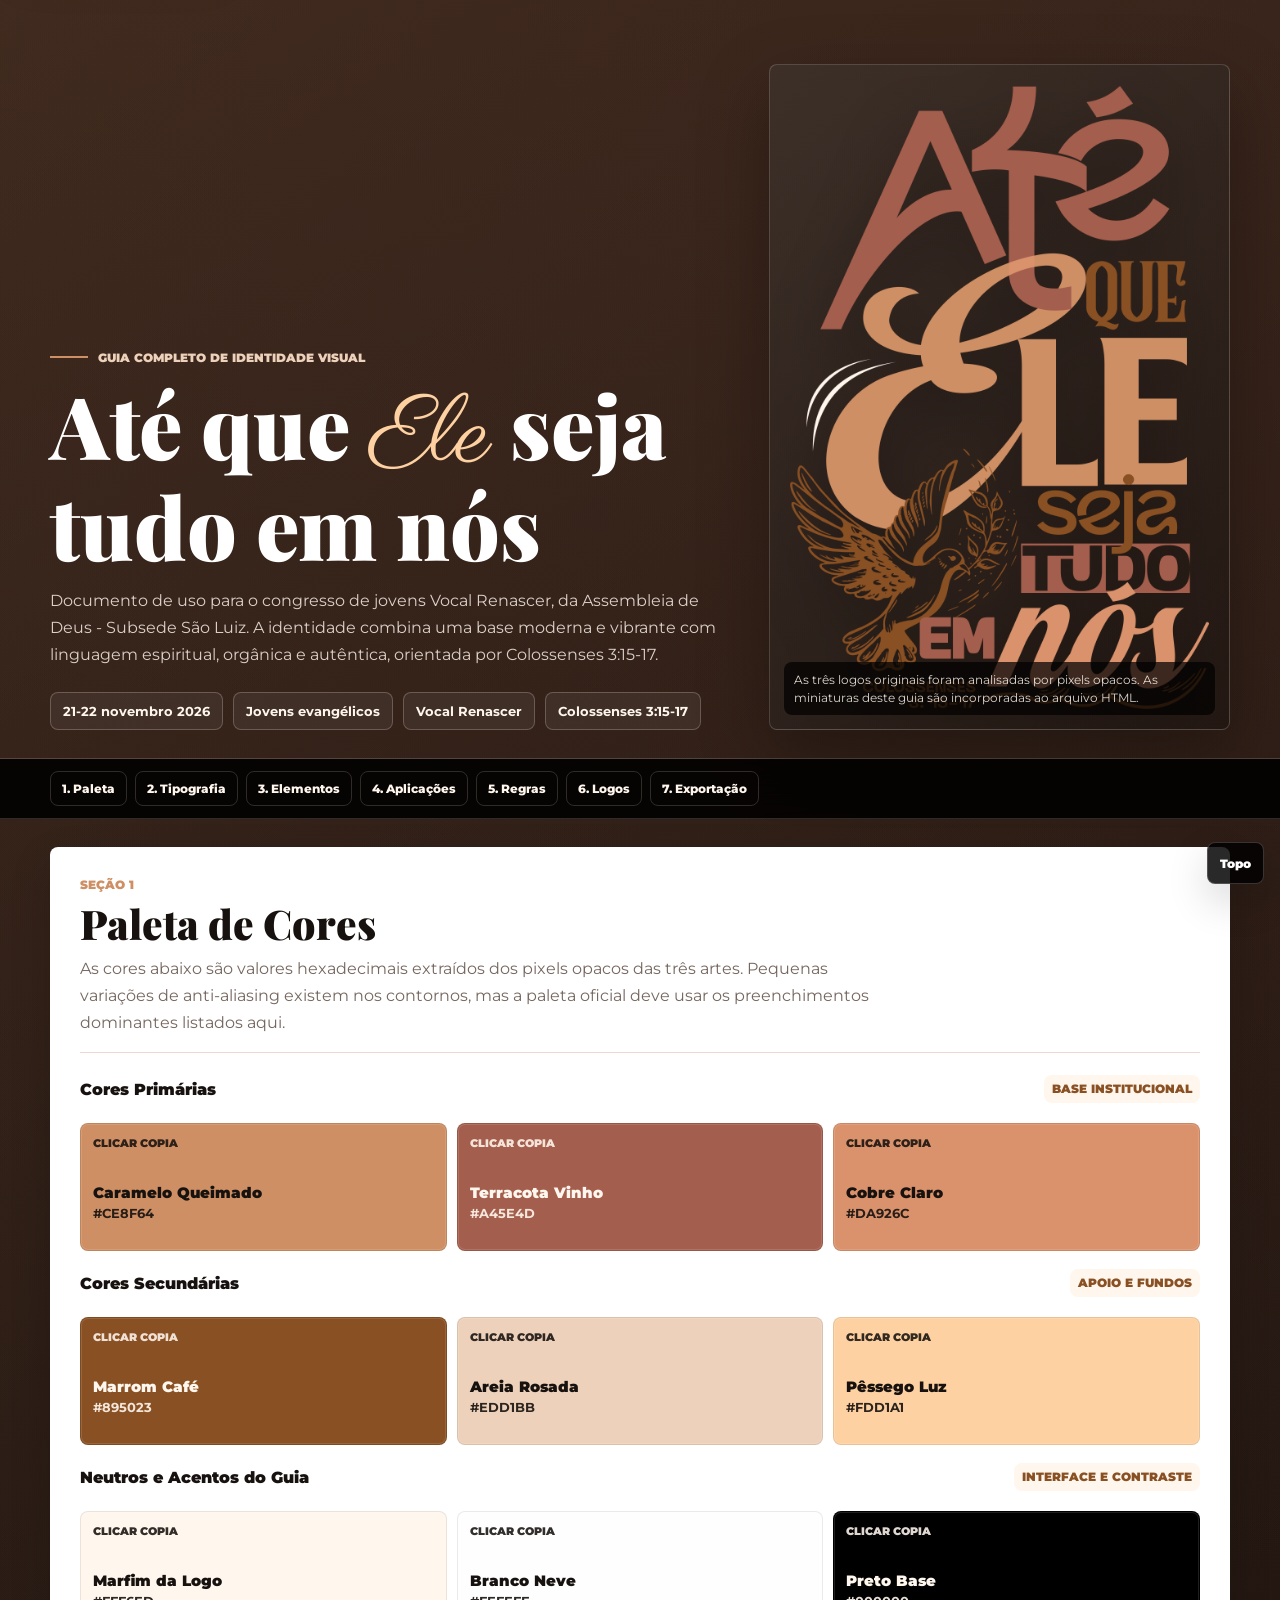
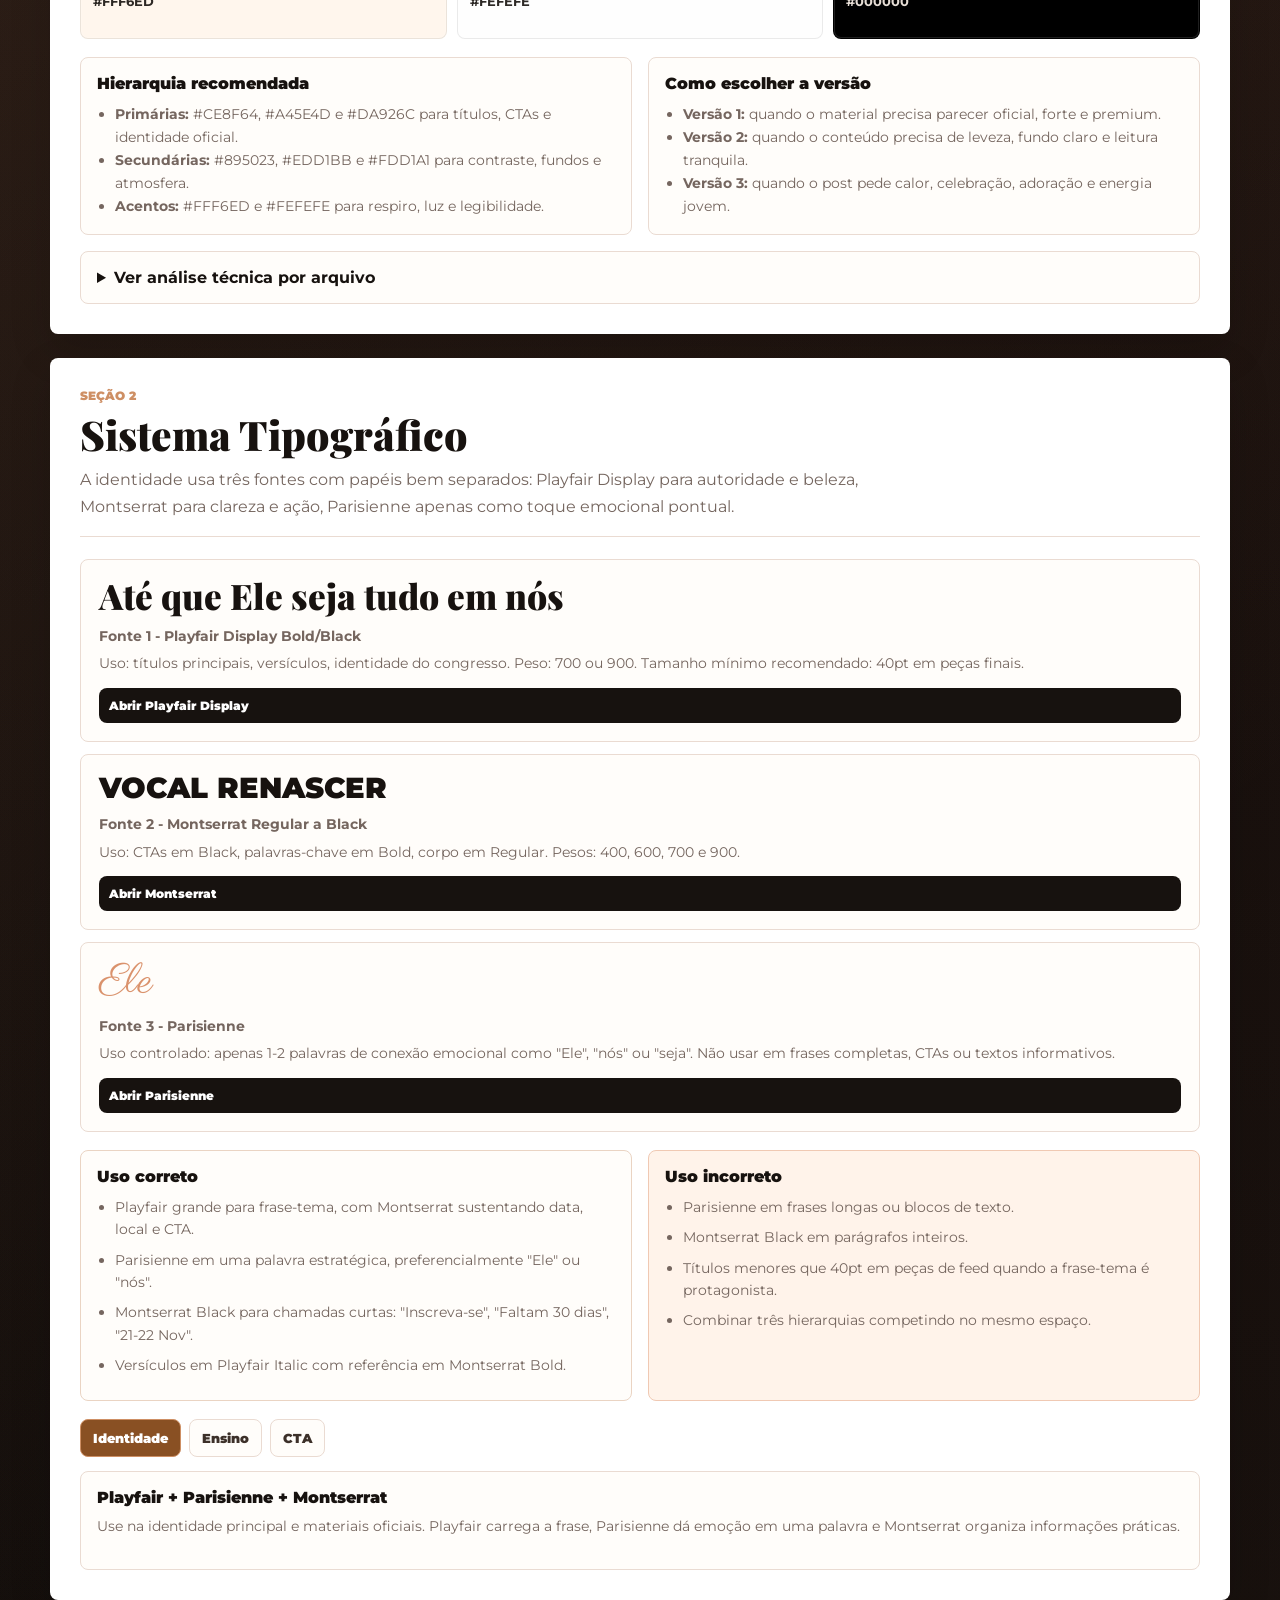
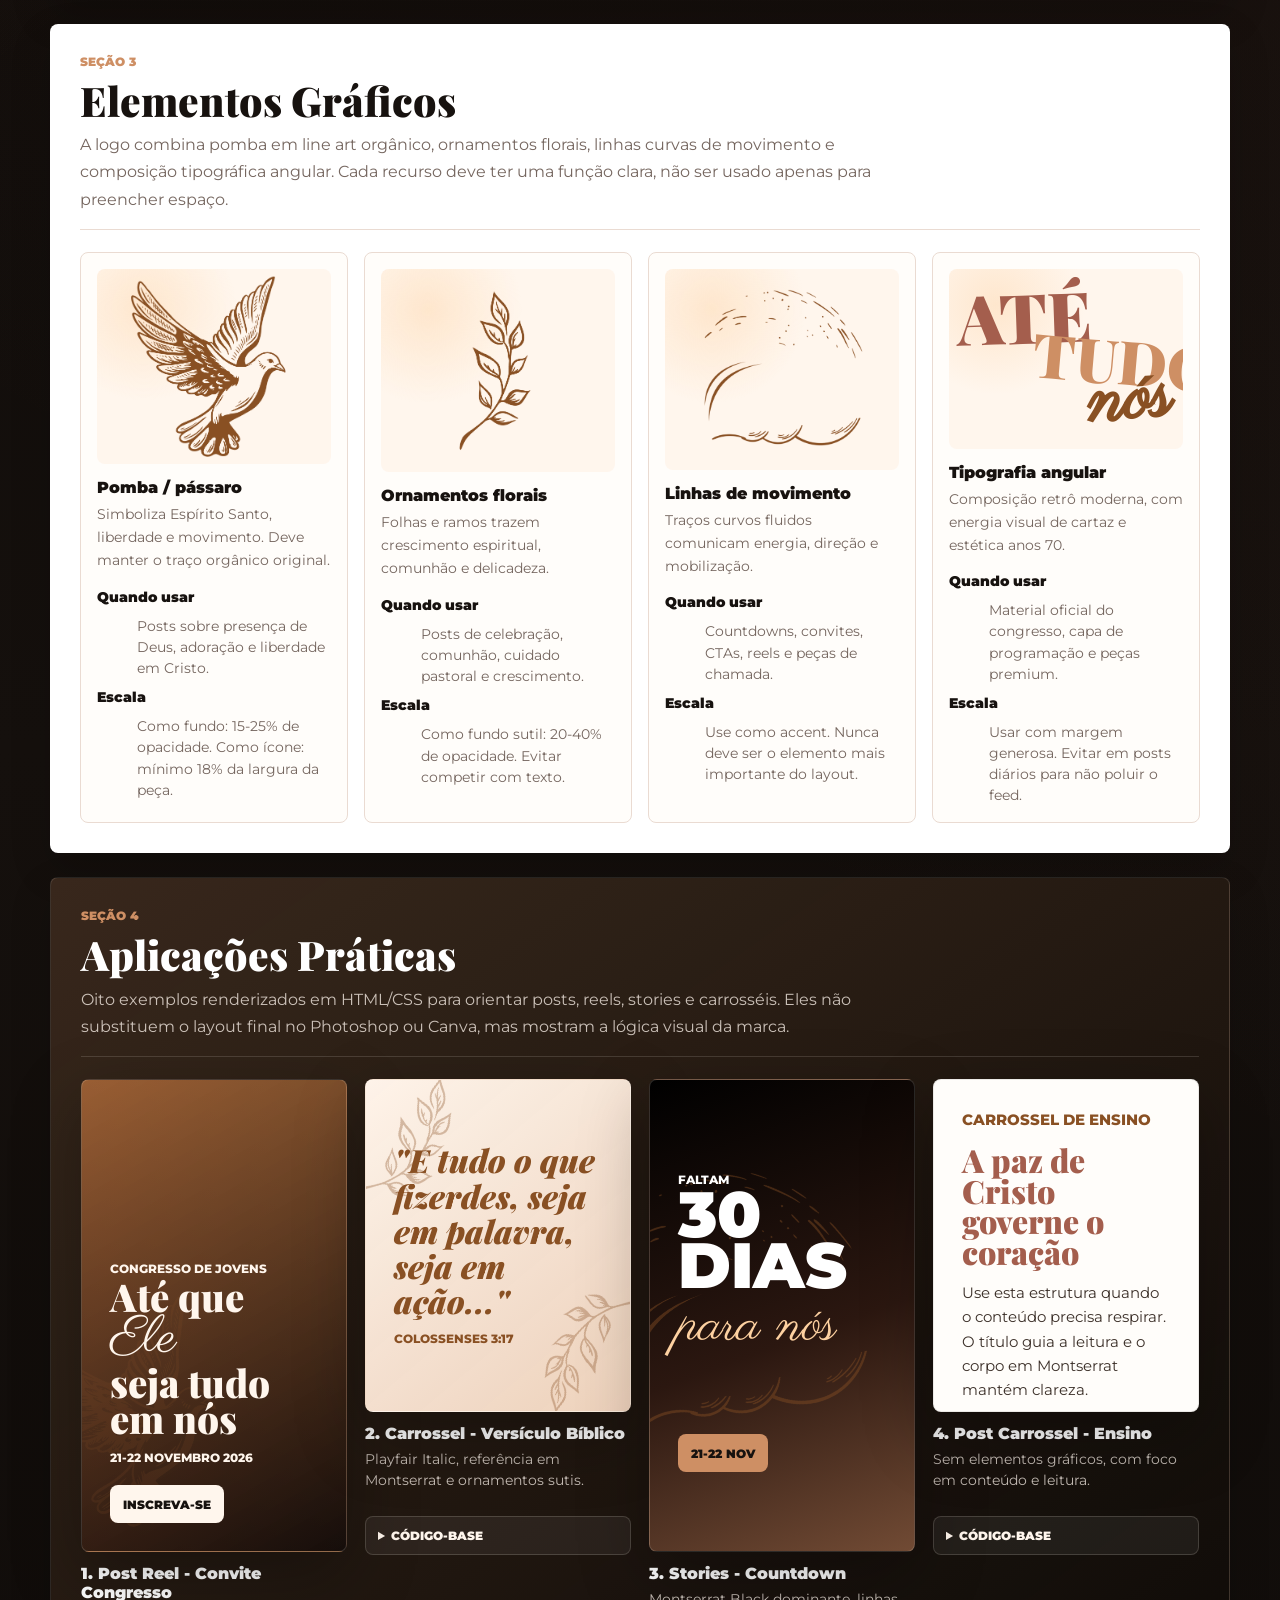
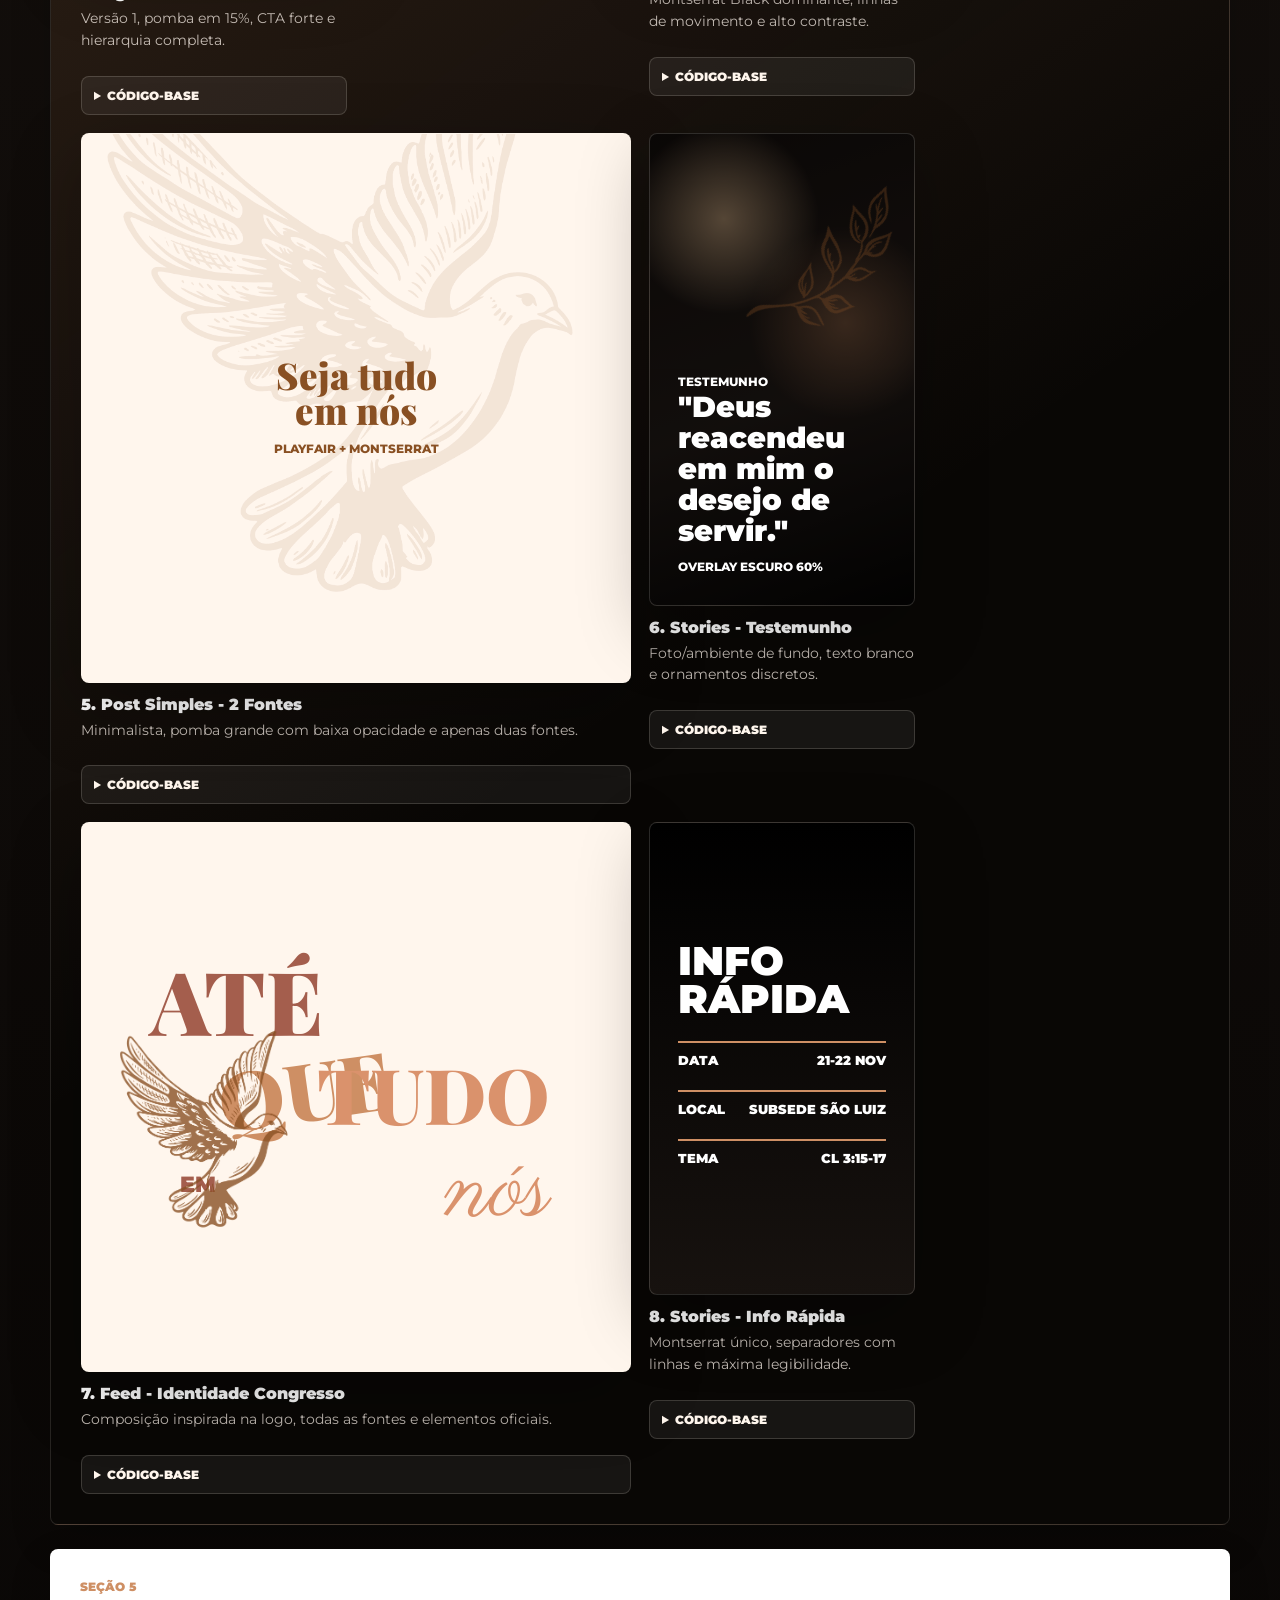
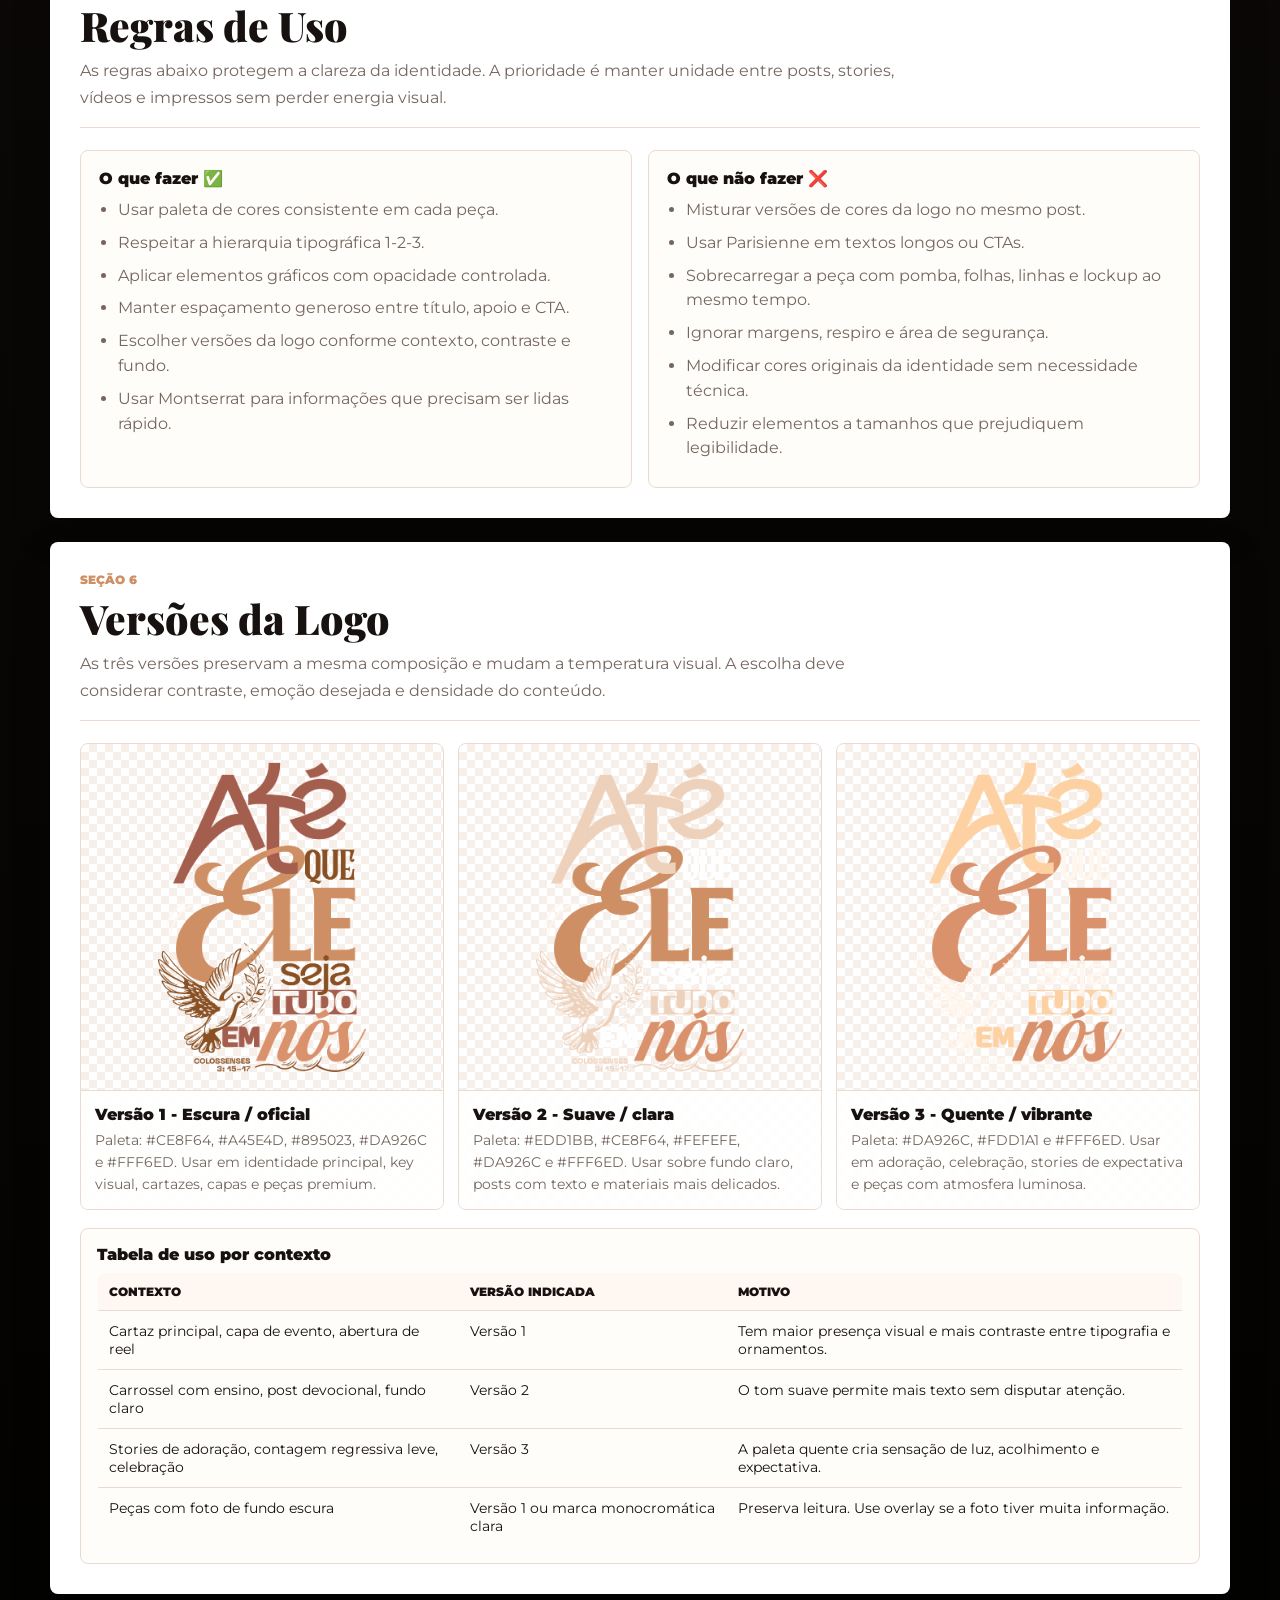
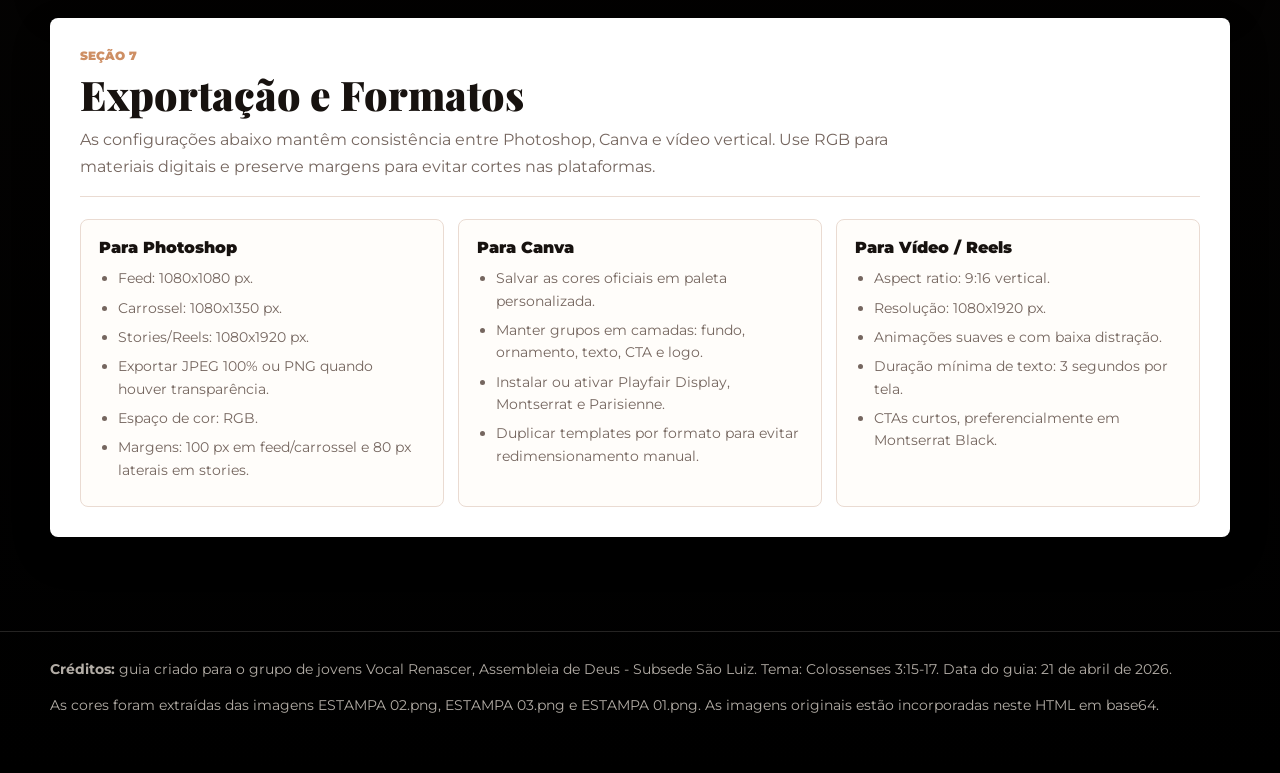
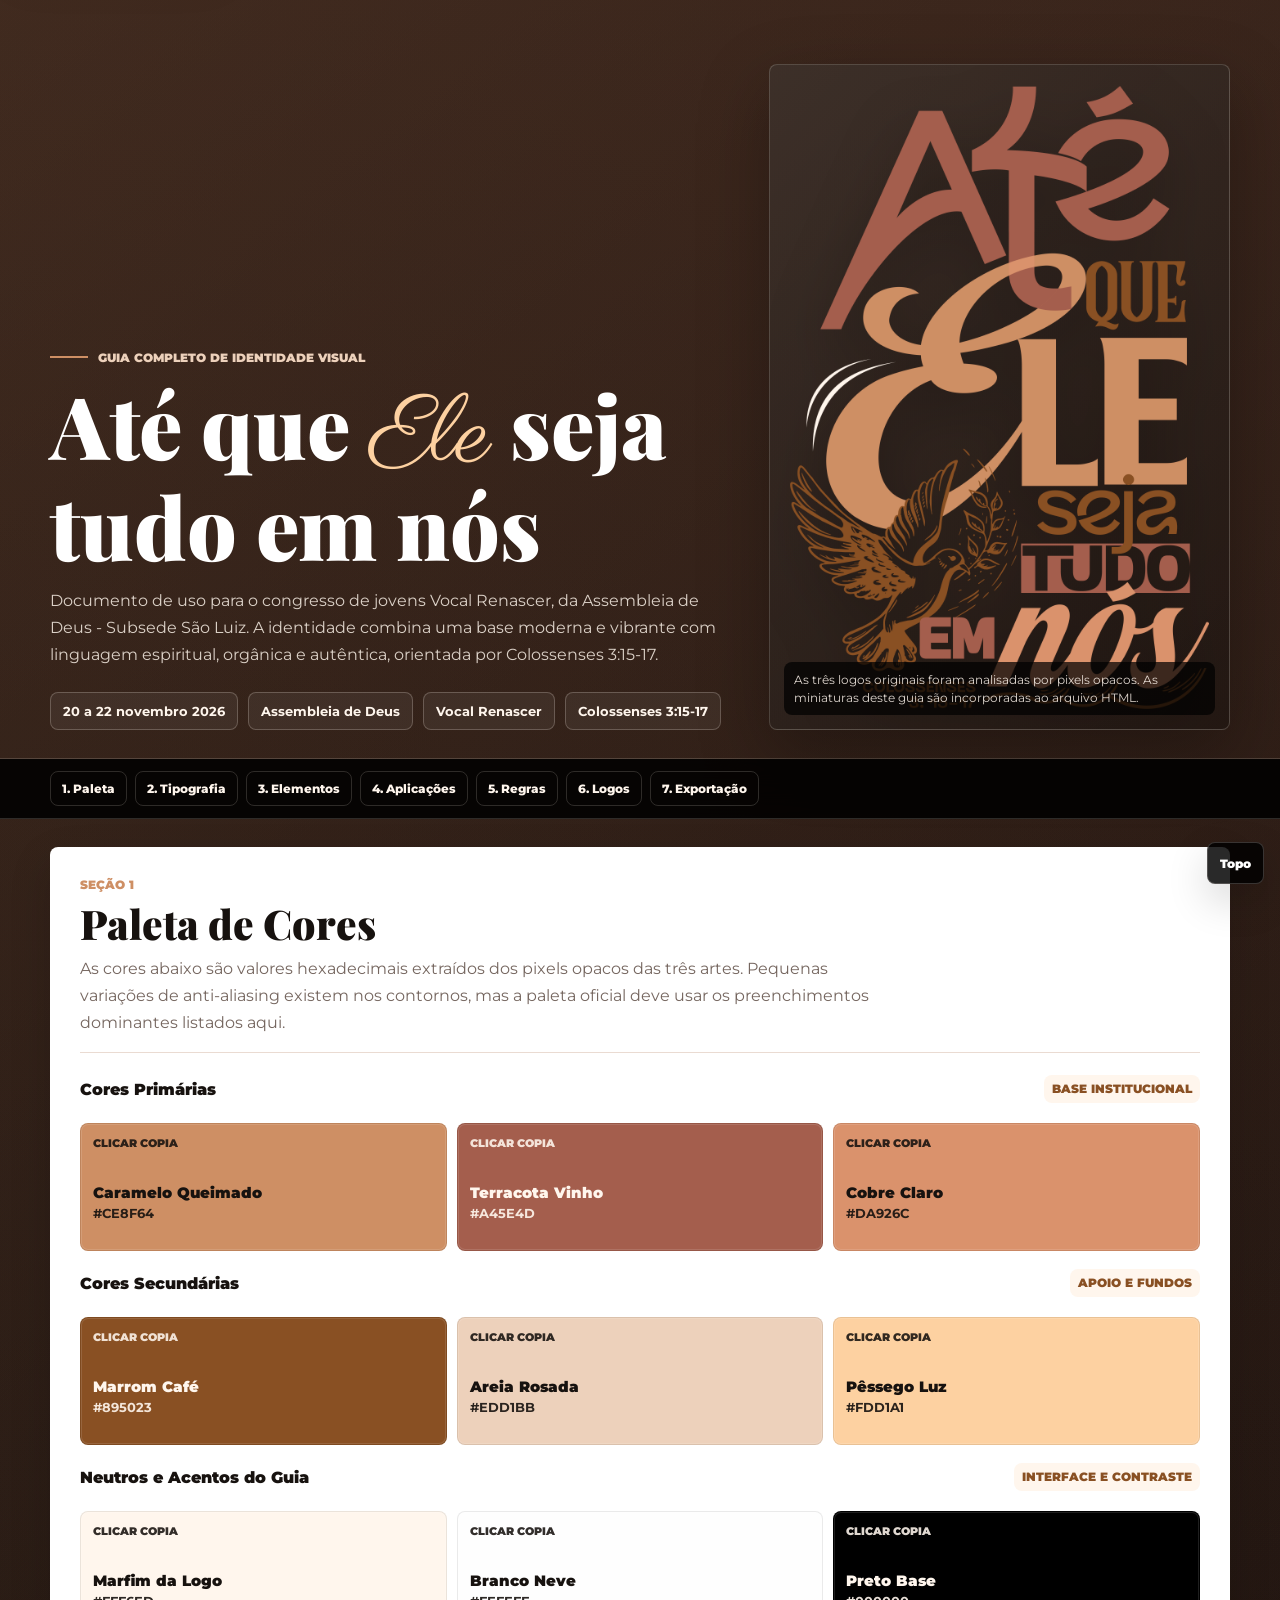
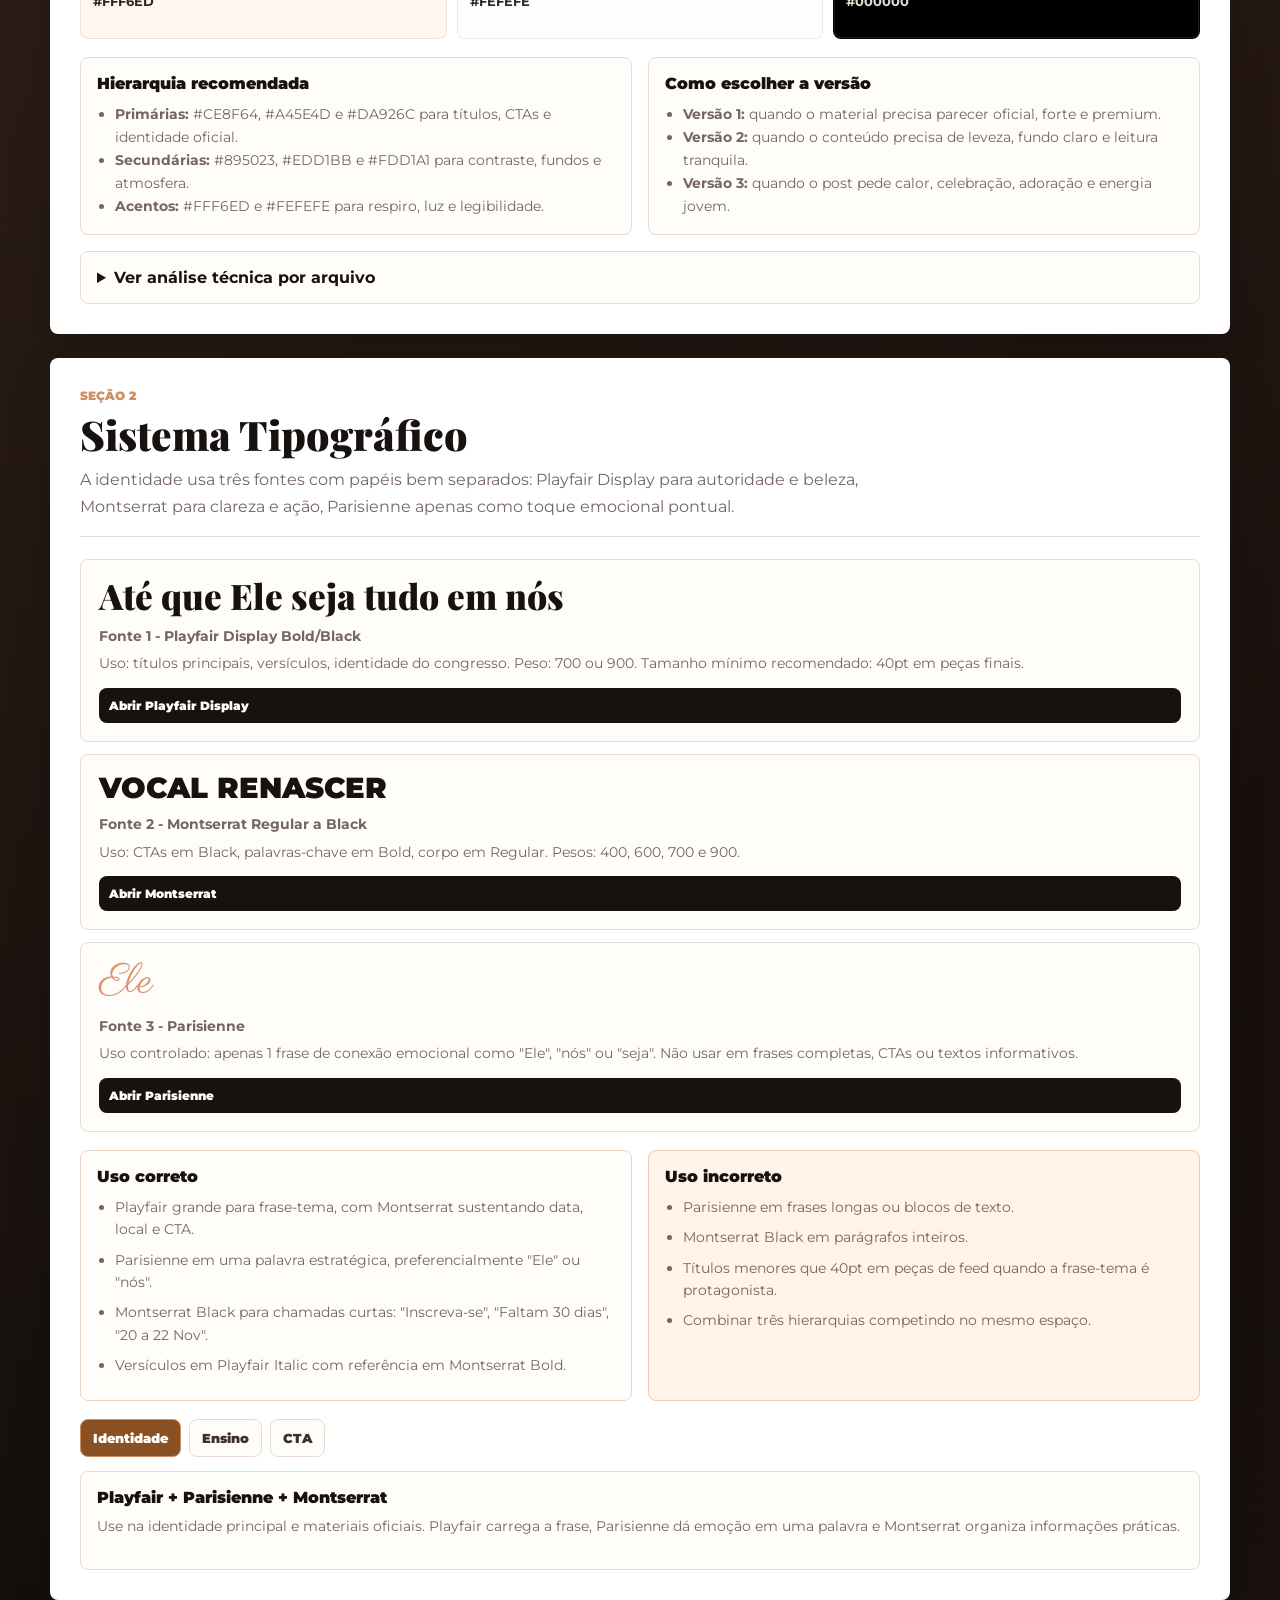
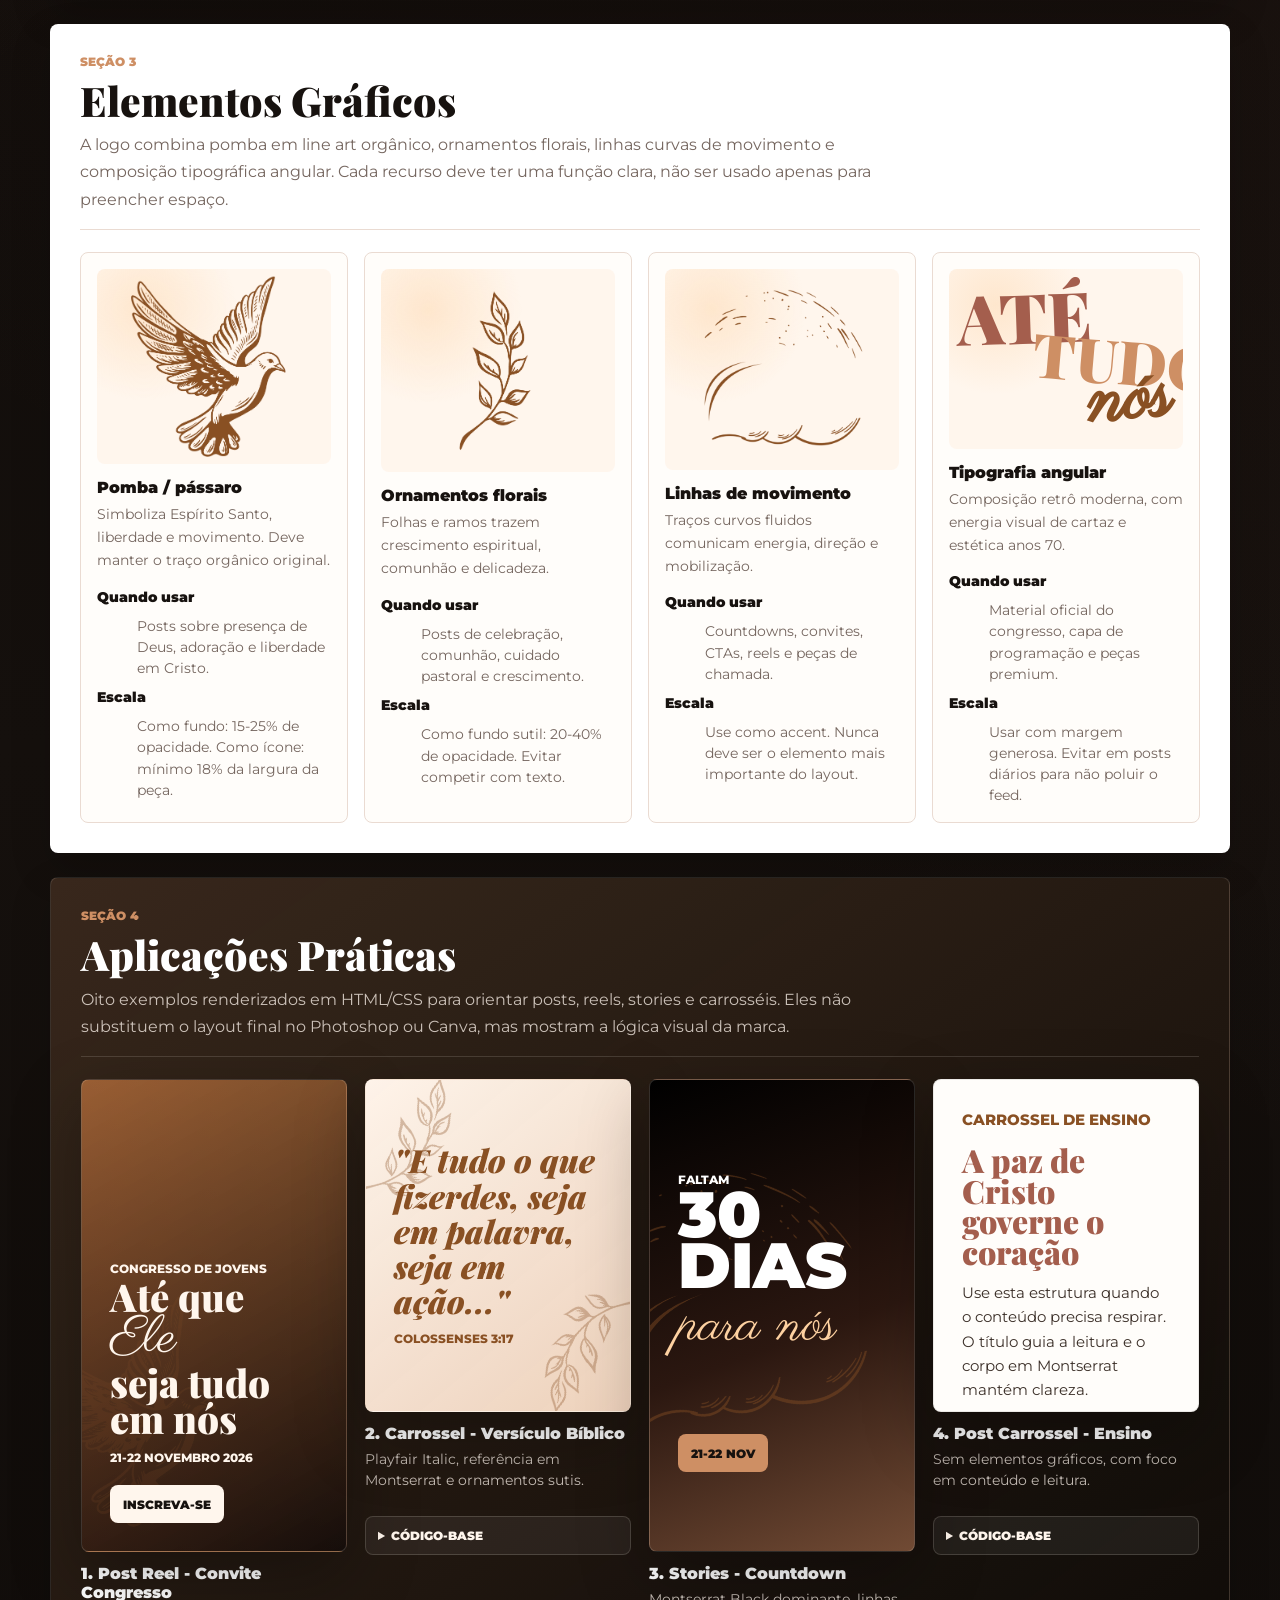
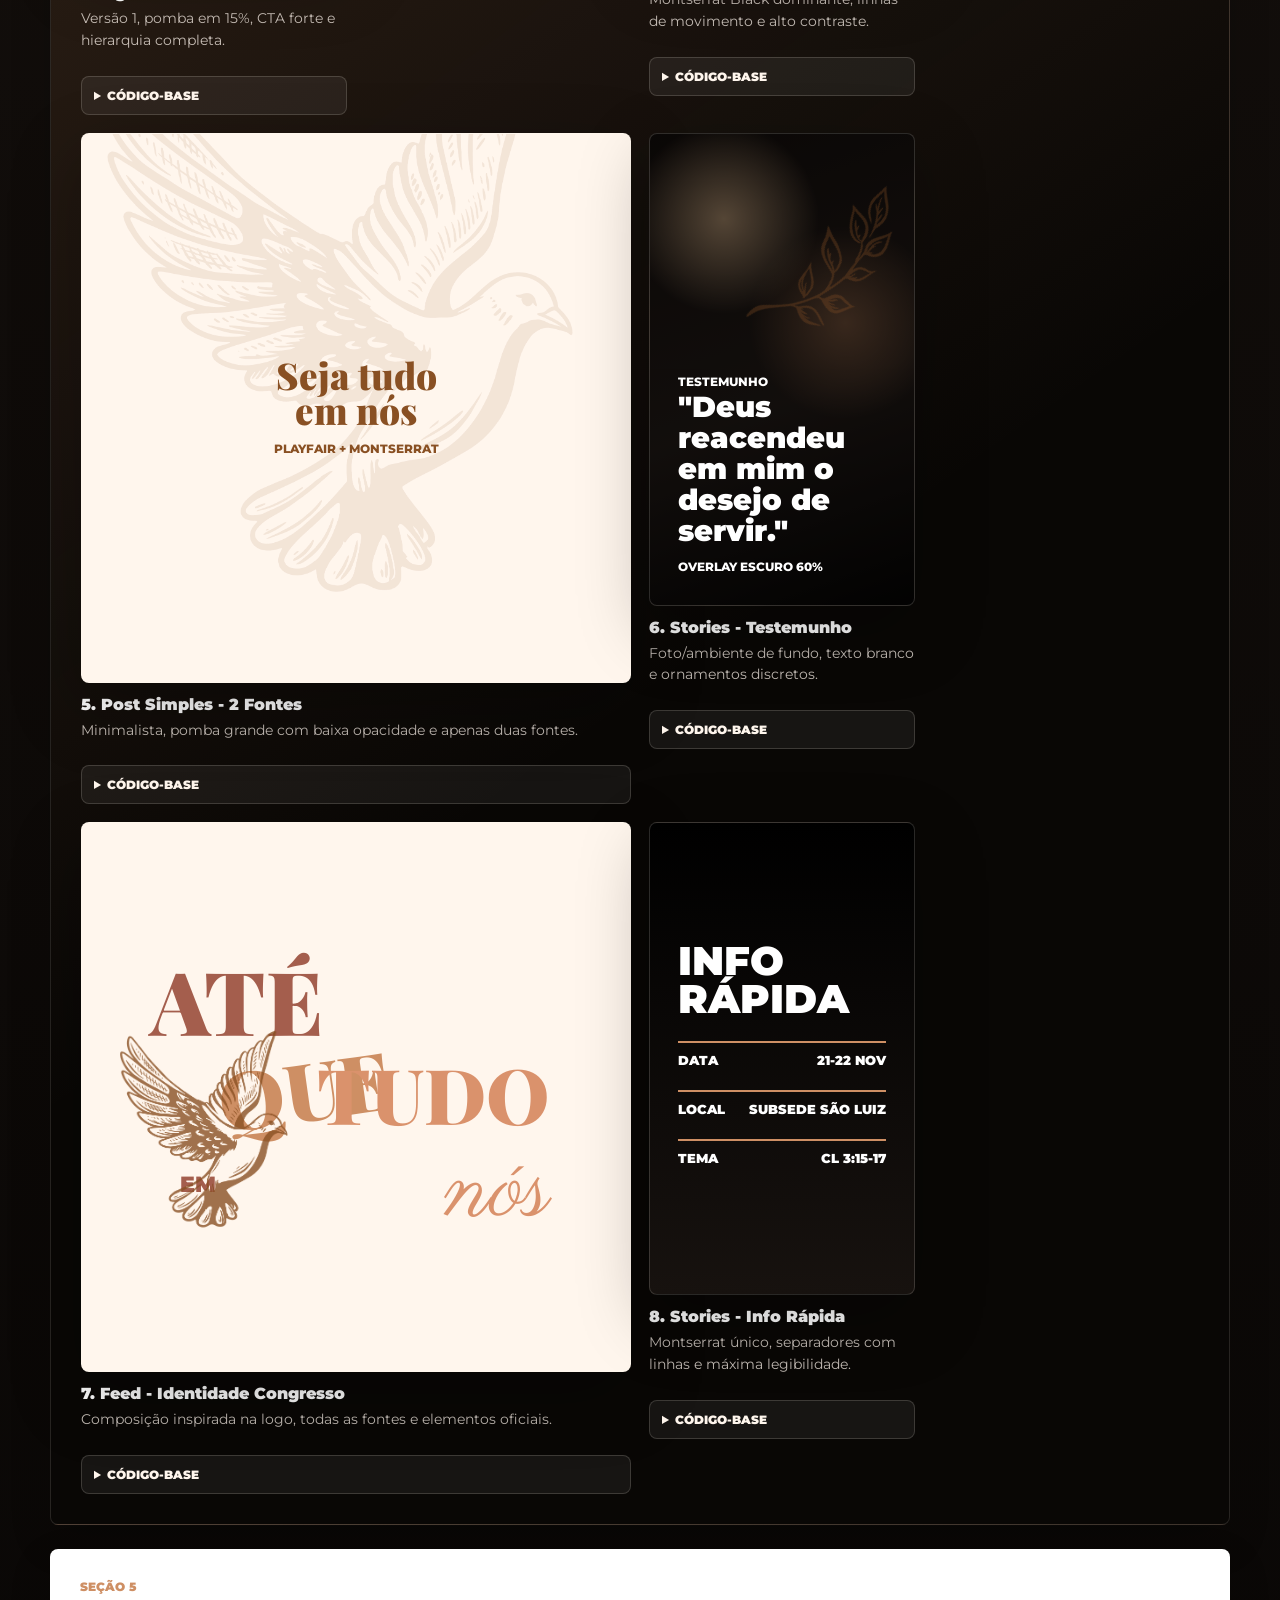
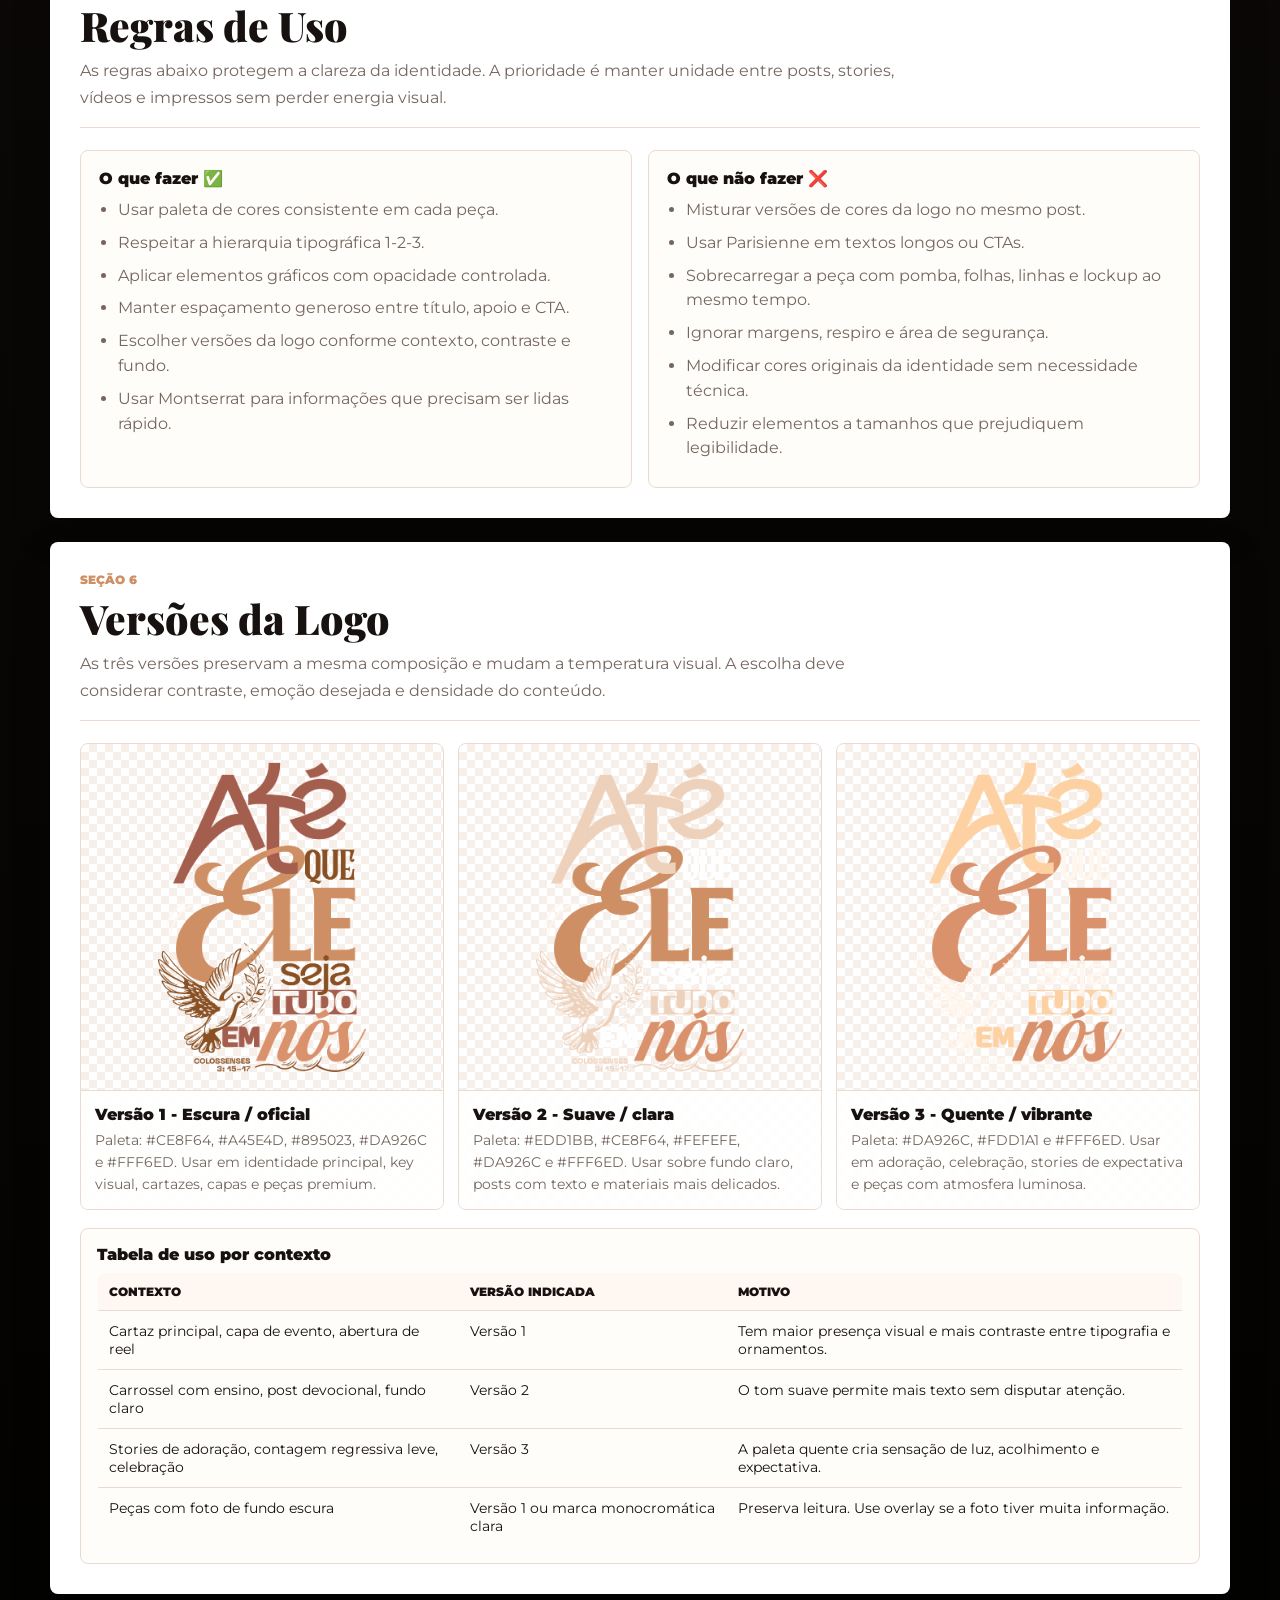
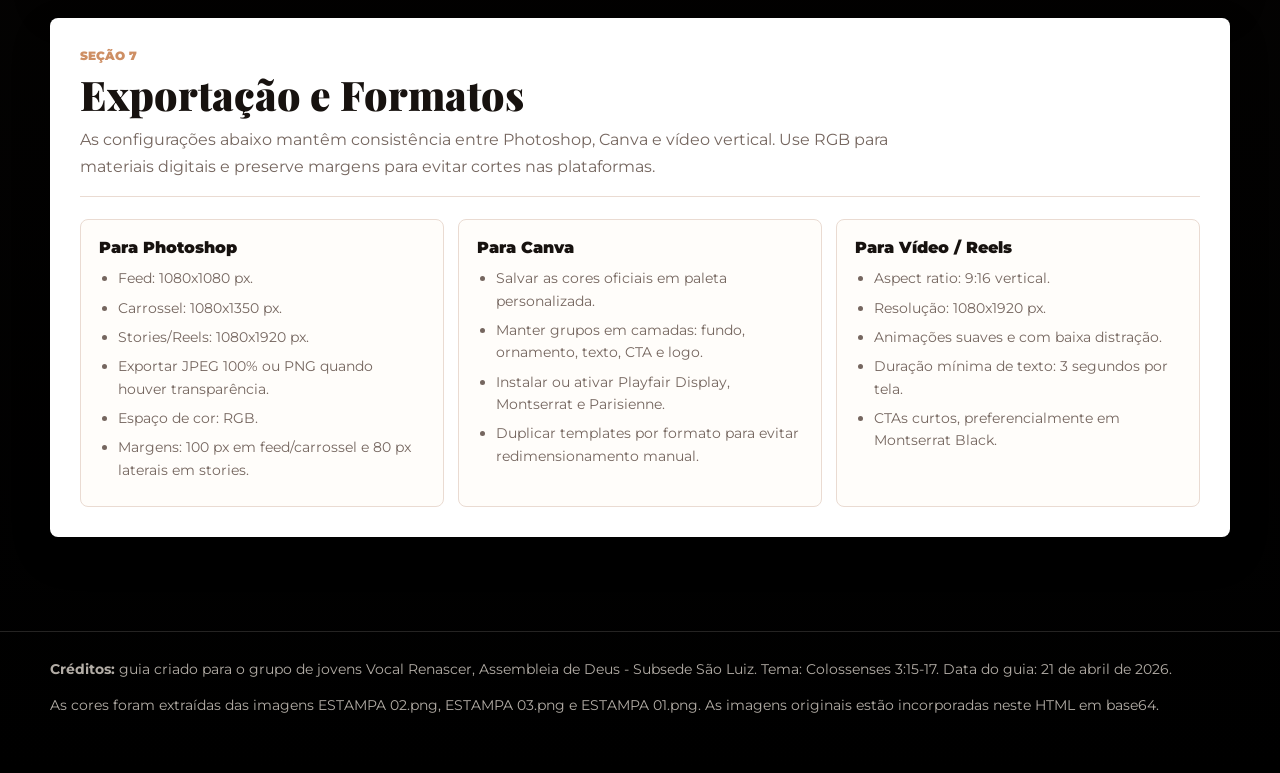
